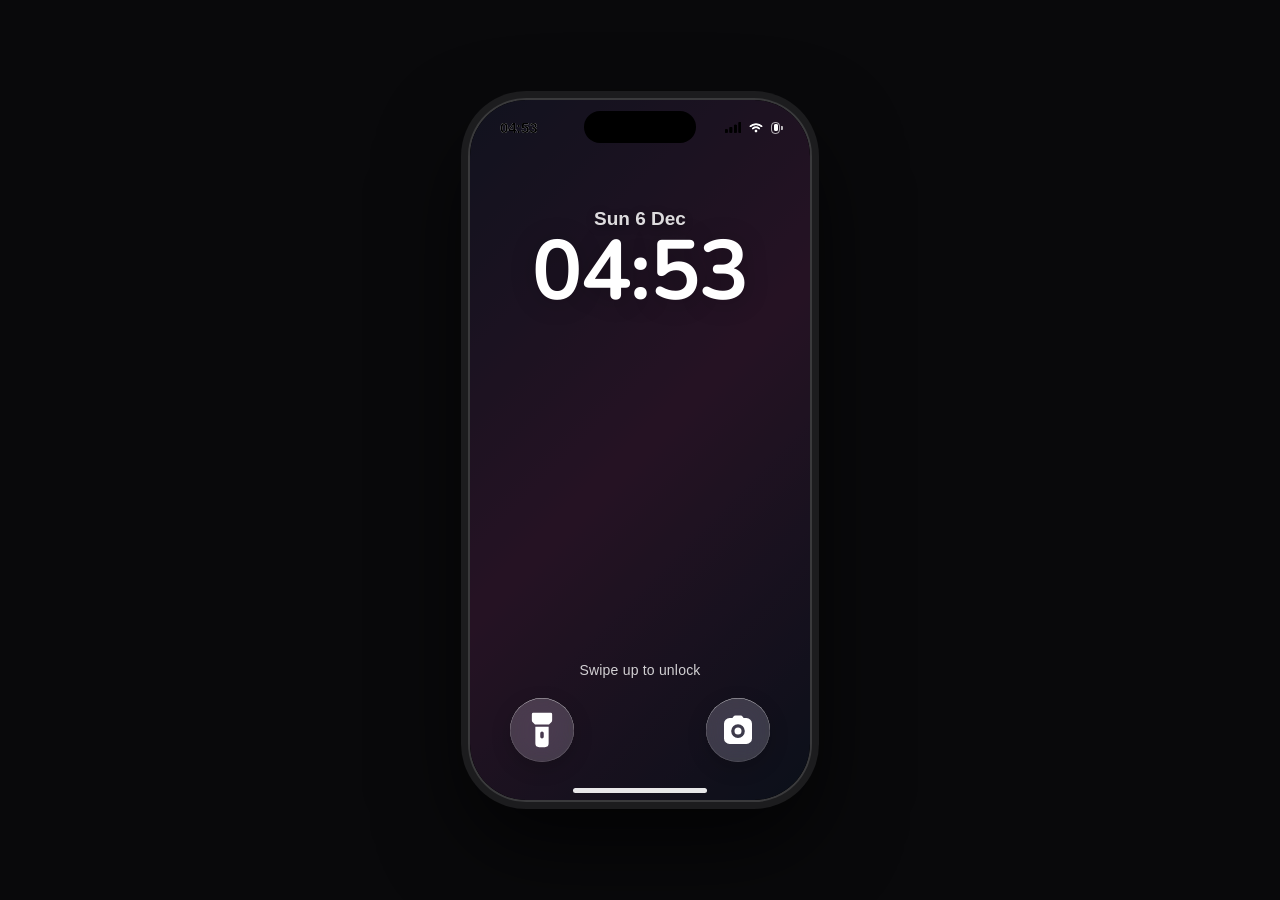
==== index.html @ 2d8ffa44 "Update index.html" ====
<!doctype html>
<html lang="en-US">
  <head>
    <meta charset="UTF-8" />
    <meta
      name="viewport"
      content="width=device-width, initial-scale=1.0, maximum-scale=1.0, user-scalable=no, viewport-fit=cover, interactive-widget=overlays-content"
    />
    <title>Sion's Phone</title>
    <link rel="preconnect" href="https://fonts.googleapis.com" />
    <link rel="preconnect" href="https://fonts.gstatic.com" crossorigin />
    <link
      href="https://fonts.googleapis.com/css2?family=Grand+Hotel&family=Nunito:wght@600;700;800&display=swap"
      rel="stylesheet"
    />
    <style>
      :root {
        --phone-width: 340px;
        --phone-height: 700px;
        --ios-blue: #007aff;
        --ios-green: #34c759;
        --ios-red: #ff3b30;
        --ios-notes-amber: #e4a100;
        --kakao-yellow: #fee500;
        --kakao-brown: #3c1e1e;
        --kakao-chat-bg: #bacee0;
        --glass-bg: rgba(255, 255, 255, 0.22);
        --glass-blur: blur(14px);
      }

      * {
        margin: 0;
        padding: 0;
        box-sizing: border-box;
        -webkit-tap-highlight-color: transparent;
        user-select: none;
        -webkit-user-select: none;
        font-family:
          -apple-system, BlinkMacSystemFont, "SF Pro Display", "SF Pro Text",
          "Helvetica Neue", Helvetica, Arial, sans-serif;
      }

      input {
        user-select: text;
        -webkit-user-select: text;
      }

      body {
        background: #09090b;
        min-height: 100vh;
        display: flex;
        justify-content: center;
        align-items: center;
        padding: 16px;
        overflow: hidden;
      }

      /* ===== PHONE CONTAINER ===== */

      html,
      body {
        height: 100%;
      }
      body {
        min-height: 100vh;
        min-height: 100dvh;
      }
      .phone {
        transform: scale(var(--fit, 1));
        transform-origin: 50% 50%;
      }

      .phone {
        width: var(--phone-width);
        height: var(--phone-height);
        background: #000;
        border-radius: 48px;
        overflow: hidden;
        position: relative;
        box-shadow:
          0 0 0 10px #27272a,
          0 30px 60px rgba(0, 0, 0, 0.7);
        border: 1px solid rgba(255, 255, 255, 0.1);
      }

      .screen {
        position: absolute;
        inset: 0;
        height: 100% !important;
        max-height: 100% !important;
        overflow: hidden !important;
        display: flex;
        flex-direction: column;
        color: white;

        /* Posisi awal */
        opacity: 0;
        visibility: hidden;
        pointer-events: none;
        transform: scale(0.97);

        /*  */
        will-change: opacity, transform, visibility;

        /* Durasi */
        transition:
          opacity 0.45s cubic-bezier(0.16, 1, 0.3, 1),
          transform 0.45s cubic-bezier(0.16, 1, 0.3, 1),
          visibility 0.45s linear;
      }

      .screen.active {
        opacity: 1;
        visibility: visible;
        pointer-events: auto;
        transform: scale(1);
      }

      .screen.leaving {
        opacity: 1;
        visibility: visible;
        transform: scale(1);
        z-index: -1;
        pointer-events: none;
        transition: none;
      }
      .screen.noanim {
        transition: none !important;
      }
      /* Antarmuka */
      .screen:not(.active):not(.leaving) {
        will-change: auto;
      }
      .screen {
        backface-visibility: hidden;
        -webkit-backface-visibility: hidden;
      }

      /* ===== DYNAMIC ISLAND & STATUS BAR ===== */
      .dynamic-island {
        position: absolute;
        top: 10px;
        left: 50%;
        transform: translateX(-50%);
        width: 110px;
        height: 30px;
        background: #000;
        border-radius: 20px;
        z-index: 100;
        box-shadow: 0 0 0 1px rgba(255, 255, 255, 0.05);
      }

      .status-bar {
        display: flex;
        justify-content: space-between;
        align-items: center;
        padding: 12px 24px 0;
        font-size: 13px;
        font-weight: 600;
        position: relative;
        z-index: 10;
        height: 40px;
        flex-shrink: 0;
      }

      .status-right {
        display: flex;
        align-items: center;
        gap: 6px;
      }

      .status-icon {
        height: 12px;
        width: auto;
        object-fit: contain;
      }

      /* ===== LOCK SCREEN ===== */
      #lock-screen {
        background:
          url(media/jeongwookiss.jpeg) center/cover no-repeat,
          url(media/jeongwookiss.jpeg) center/cover no-repeat,
          url("/jeongwookiss") center/cover no-repeat,
          linear-gradient(135deg, #1a1c2e 0%, #391c36 50%, #111827 100%);
        justify-content: space-between;
      }

      #lock-screen::before {
        content: "";
        position: absolute;
        inset: 0;
        background: rgba(0, 0, 0, 0.35);
        pointer-events: none;
      }

      .lock-center {
        text-align: center;
        margin-top: 50px;
        flex: 1;
        position: relative;
        z-index: 2;
      }

      .lock-time {
        font-size: 80px;
        font-weight: 200;
        letter-spacing: -2px;
        line-height: 1;
        text-shadow: 0 4px 20px rgba(0, 0, 0, 0.5);
      }

      .lock-date {
        font-size: 18px;
        font-weight: 500;
        margin-top: 8px;
        opacity: 0.9;
        text-shadow: 0 2px 10px rgba(0, 0, 0, 0.5);
      }

      .lock-bottom {
        position: relative;
        z-index: 2;
        padding-bottom: 20px;
      }

      .lock-hint {
        text-align: center;
        font-size: 13px;
        opacity: 0.8;
        margin-bottom: 20px;
        letter-spacing: 0.2px;
        animation: pulse 2s infinite;
      }

      .lock-buttons {
        display: flex;
        justify-content: space-between;
        padding: 0 38px 16px;
      }

      .lock-btn {
        width: 62px;
        height: 62px;
        background: var(--glass-bg);
        backdrop-filter: var(--glass-blur);
        -webkit-backdrop-filter: var(--glass-blur);
        border-radius: 50%;
        display: flex;
        align-items: center;
        justify-content: center;
        cursor: pointer;
        transition: all 0.2s ease;
        border: 1px solid rgba(255, 255, 255, 0.15);
        overflow: hidden;
        padding: 12px;
      }

      .lock-btn img {
        width: 100%;
        height: 100%;
        object-fit: contain;
      }

      .lock-btn:active {
        transform: scale(0.9);
        background: rgba(255, 255, 255, 0.4);
      }

      .torch-overlay {
        position: absolute;
        inset: 0;
        background: white;
        opacity: 0;
        pointer-events: none;
        transition: opacity 0.2s ease;
        z-index: 1;
      }
      .torch-overlay.on {
        opacity: 0.85;
      }

      /* ===== PASSCODE SCREEN ===== */
      #passcode-screen {
        background: rgba(15, 15, 20, 0.65);
        backdrop-filter: blur(14px);
        -webkit-backdrop-filter: blur(14px);
        padding: 60px 20px 20px;
        justify-content: space-between;
      }

      .pass-title {
        text-align: center;
        font-size: 17px;
        font-weight: 500;
        margin-bottom: 24px;
      }

      .dots {
        display: flex;
        justify-content: center;
        gap: 20px;
        margin-bottom: 40px;
      }

      .dot {
        width: 13px;
        height: 13px;
        border: 1.5px solid rgba(255, 255, 255, 0.8);
        border-radius: 50%;
        transition: all 0.2s cubic-bezier(0.175, 0.885, 0.32, 1.275);
      }

      .dot.filled {
        background: #fff;
        transform: scale(1.1);
        box-shadow: 0 0 10px rgba(255, 255, 255, 0.5);
      }

      .keypad {
        display: grid;
        grid-template-columns: repeat(3, 1fr);
        gap: 16px;
        max-width: 260px;
        margin: 0 auto;
      }

      .key {
        width: 72px;
        height: 72px;
        border-radius: 50%;
        background: rgba(255, 255, 255, 0.12);
        display: flex;
        flex-direction: column;
        justify-content: center;
        align-items: center;
        font-size: 28px;
        font-weight: 300;
        margin: 0 auto;
        cursor: pointer;
        transition:
          background 0.2s,
          transform 0.1s;
        border: 1px solid rgba(255, 255, 255, 0.05);
      }

      .key:active {
        background: rgba(255, 255, 255, 0.35);
        transform: scale(0.92);
      }

      .key small {
        font-size: 9px;
        letter-spacing: 1.5px;
        margin-top: 1px;
        opacity: 0.6;
        font-weight: 600;
      }

      .pass-footer {
        display: flex;
        justify-content: space-between;
        padding: 10px 24px 10px;
      }

      .pass-footer button {
        background: none;
        border: none;
        color: white;
        font-size: 15px;
        opacity: 0.85;
        cursor: pointer;
      }

      /* ===== HOME SCREEN ===== */
      #home-screen {
        background:
          url(media/jeongwookiss.jpeg) center/cover no-repeat,
          url(media/jeongwookiss.jpeg) center/cover no-repeat,
          url("/bgscreen") center/cover no-repeat,
          linear-gradient(180deg, #2b1055 0%, #7597de 100%);
        display: flex;
        flex-direction: column;
        justify-content: space-between;
        position: absolute;
        inset: 0;
      }

      #home-screen::before {
        content: "";
        position: absolute;
        inset: 0;
        background: rgba(0, 0, 0, 0.12);
        pointer-events: none;
      }

      .home-content {
        flex: 1;
        display: flex;
        flex-direction: column;
        justify-content: flex-start;
      }

      .app-grid {
        display: grid;
        grid-template-columns: repeat(4, 1fr);
        gap: 16px 10px;
        padding: 12px 16px 0;
        position: relative;
        z-index: 2;
      }

      .app {
        display: flex;
        flex-direction: column;
        align-items: center;
        gap: 4px;
        font-size: 11px;
        font-weight: 500;
        text-shadow: 0 1px 4px rgba(0, 0, 0, 0.9);
        cursor: pointer;
        position: relative;
        transition: transform 0.15s ease;
      }

      .app:active {
        transform: scale(0.85);
      }

      .app-icon {
        width: 58px;
        height: 58px;
        border-radius: 22.5%;
        display: flex;
        justify-content: center;
        align-items: center;
        overflow: hidden;
        box-shadow: 0 4px 14px rgba(0, 0, 0, 0.35);
        background: rgba(255, 255, 255, 0.15);
        position: relative;
      }

      .app-icon img {
        width: 100%;
        height: 100%;
        object-fit: cover;
      }

      .badge {
        position: absolute;
        top: -3px;
        right: 2px;
        background: #ff3b30;
        color: white;
        font-size: 10px;
        font-weight: 700;
        min-width: 18px;
        height: 18px;
        border-radius: 9px;
        display: flex;
        align-items: center;
        justify-content: center;
        padding: 0 4px;
        box-shadow: 0 2px 5px rgba(0, 0, 0, 0.4);
        border: 1.5px solid rgba(255, 255, 255, 0.9);
        z-index: 5;
      }

      .dock-container {
        position: relative;
        z-index: 2;
        padding-bottom: 20px;
      }

      .dock {
        display: flex;
        justify-content: space-around;
        background: var(--glass-bg);
        backdrop-filter: var(--glass-blur);
        -webkit-backdrop-filter: var(--glass-blur);
        margin: 0 14px;
        padding: 12px 8px;
        border-radius: 32px;
        border: 1px solid rgba(255, 255, 255, 0.25);
        box-shadow: 0 10px 30px rgba(0, 0, 0, 0.3);
      }

      /* ===== GENERAL APP SCREEN ===== */
      #app-screen {
        background: #f2f2f7;
        color: #000;
        display: flex;
        flex-direction: column;
      }

      .app-header {
        background: rgba(248, 248, 248, 0.88);
        backdrop-filter: blur(14px);
        -webkit-backdrop-filter: blur(14px);
        padding: 14px 16px;
        display: flex;
        align-items: center;
        border-bottom: 0.5px solid rgba(0, 0, 0, 0.15);
        font-size: 17px;
        font-weight: 600;
        position: relative;
        z-index: 10;
      }

      .app-body {
        flex: 1;
        overflow-y: auto;
        padding-bottom: 34px;
        display: flex;
        flex-direction: column;
        position: relative;
      }

      /* ===== PHONE APP STYLES ===== */
      .phone-app-container {
        display: flex;
        flex-direction: column;
        height: 100%;
        background: #ffffff;
        color: #000;
        position: relative;
      }
      .phone-top-header {
        padding: 12px 16px 4px;
        display: flex;
        justify-content: space-between;
        align-items: center;
      }
      .phone-main-title {
        font-size: 30px;
        font-weight: 700;
        padding: 0 16px 12px;
        letter-spacing: -0.5px;
      }
      .phone-scroll-area {
        flex: 1;
        overflow-y: auto;
      }
      .recents-list {
        background: #ffffff;
        border-top: 0.5px solid #e5e5ea;
        border-bottom: 0.5px solid #e5e5ea;
      }
      .recent-item {
        display: flex;
        justify-content: space-between;
        align-items: center;
        padding: 12px 16px;
        border-bottom: 0.5px solid #e5e5ea;
        cursor: pointer;
      }
      .recent-item:active {
        background: #f2f2f7;
      }
      .recent-left {
        display: flex;
        align-items: center;
        gap: 10px;
      }
      .recent-call-icon {
        font-size: 14px;
        color: var(--ios-red);
      }
      .recent-name {
        font-size: 16px;
        font-weight: 500;
      }
      .recent-right {
        display: flex;
        align-items: center;
        gap: 8px;
      }
      .recent-time {
        font-size: 14px;
        color: #8e8e93;
      }
      .recent-info-btn {
        font-size: 16px;
        color: var(--ios-blue);
        cursor: pointer;
      }
      .phone-nav-bar {
        display: flex;
        justify-content: space-around;
        padding: 8px 0 10px;
        background: rgba(248, 248, 248, 0.92);
        backdrop-filter: blur(14px);
        border-top: 0.5px solid rgba(0, 0, 0, 0.1);
        font-size: 10px;
        color: #8e8e93;
        flex-shrink: 0;
      }
      .phone-nav-item {
        display: flex;
        flex-direction: column;
        align-items: center;
        gap: 2px;
        cursor: pointer;
      }
      .phone-nav-item.active {
        color: var(--ios-blue);
        font-weight: 600;
      }
      .phone-nav-icon {
        font-size: 18px;
      }

      /* ===== MESSAGES STYLES ===== */
      .msg-custom-header {
        background: rgba(248, 248, 248, 0.9);
        padding: 12px 16px;
        display: flex;
        justify-content: space-between;
        align-items: center;
        border-bottom: 0.5px solid rgba(0, 0, 0, 0.1);
        font-size: 16px;
        font-weight: 600;
      }
      .msg-list-header {
        padding: 12px 16px;
      }
      .msg-title-row {
        display: flex;
        justify-content: space-between;
        align-items: center;
        margin-bottom: 10px;
      }
      .msg-main-title {
        font-size: 30px;
        font-weight: 700;
        letter-spacing: -0.5px;
      }
      .msg-edit-btn {
        color: var(--ios-blue);
        font-size: 16px;
        cursor: pointer;
      }
      .msg-search-box {
        background: #e3e3e8;
        border-radius: 10px;
        padding: 8px 12px;
        font-size: 14px;
        color: #8e8e93;
        margin-bottom: 8px;
      }
      .chat-item {
        display: flex;
        align-items: center;
        padding: 12px 16px;
        background: #fff;
        border-bottom: 0.5px solid #e5e5ea;
        cursor: pointer;
        position: relative;
      }
      .chat-item:active {
        background: #f2f2f7;
      }
      .chat-avatar {
        width: 50px;
        height: 50px;
        border-radius: 50%;
        object-fit: cover;
        margin-right: 12px;
      }
      .chat-info {
        flex: 1;
        overflow: hidden;
      }
      .chat-top {
        display: flex;
        justify-content: space-between;
        margin-bottom: 2px;
      }
      .chat-name {
        font-weight: 600;
        font-size: 16px;
        color: #000;
      }
      .chat-time {
        font-size: 12px;
        color: #8e8e93;
      }
      .chat-preview {
        font-size: 14px;
        color: #8e8e93;
        white-space: nowrap;
        overflow: hidden;
        text-overflow: ellipsis;
      }
      .unread-badge-dot {
        width: 10px;
        height: 10px;
        background: var(--ios-blue);
        border-radius: 50%;
        margin-left: 8px;
      }

      /* ===== CHAT DETAIL SCREEN ===== */
      .chat-detail-screen {
        position: absolute;
        inset: 0;
        background: #fff;
        z-index: 150;
        display: flex;
        flex-direction: column;
        opacity: 0;
        pointer-events: none;
        transition: opacity 0.3s ease;
      }
      .chat-detail-screen.active {
        opacity: 1;
        pointer-events: auto;
      }
      .chat-detail-header {
        padding: 12px 16px;
        background: rgba(248, 248, 248, 0.9);
        backdrop-filter: blur(14px);
        display: flex;
        align-items: center;
        justify-content: space-between;
        border-bottom: 0.5px solid rgba(0, 0, 0, 0.1);
      }
      .chat-header-user {
        display: flex;
        flex-direction: column;
        align-items: center;
      }
      .chat-header-avatar {
        width: 32px;
        height: 32px;
        border-radius: 50%;
        object-fit: cover;
      }
      .chat-header-name {
        font-size: 11px;
        color: #8e8e93;
        margin-top: 2px;
      }
      .chat-messages-area {
        flex: 1;
        overflow-y: auto;
        padding: 16px;
        display: flex;
        flex-direction: column;
        gap: 8px;
        background: #fff;
      }
      .chat-time-divider {
        text-align: center;
        font-size: 11px;
        color: #8e8e93;
        margin: 8px 0;
      }
      .bubble {
        max-width: 75%;
        padding: 10px 14px;
        border-radius: 18px;
        font-size: 15px;
        line-height: 1.4;
        word-break: break-word;
      }
      .bubble.incoming {
        background: #e5e5ea;
        color: #000;
        align-self: flex-start;
        border-bottom-left-radius: 4px;
      }
      .bubble.outgoing {
        background: var(--ios-blue);
        color: #fff;
        align-self: flex-end;
        border-bottom-right-radius: 4px;
      }
      .chat-input-bar {
        padding: 8px 12px 24px;
        background: rgba(248, 248, 248, 0.9);
        display: flex;
        align-items: center;
        gap: 8px;
        border-top: 0.5px solid rgba(0, 0, 0, 0.1);
      }
      .chat-add-btn {
        width: 32px;
        height: 32px;
        border-radius: 50%;
        background: #e5e5ea;
        color: var(--ios-blue);
        font-size: 22px;
        display: flex;
        align-items: center;
        justify-content: center;
        font-weight: 300;
        cursor: pointer;
      }
      .chat-input-box {
        flex: 1;
        border: 0.5px solid #c7c7cc;
        border-radius: 18px;
        padding: 8px 14px;
        font-size: 15px;
        outline: none;
        background: #fff;
      }
      .chat-send-btn {
        width: 32px;
        height: 32px;
        border-radius: 50%;
        background: var(--ios-blue);
        color: #fff;
        display: flex;
        align-items: center;
        justify-content: center;
        font-size: 16px;
        cursor: pointer;
      }

      /* ===== KAKAOTALK STYLES ===== */
      .kakao-container {
        display: flex;
        flex-direction: column;
        height: 100%;
        background: var(--kakao-chat-bg);
      }
      .kakao-header {
        background: #ffffff;
        padding: 12px 16px;
        display: flex;
        justify-content: space-between;
        align-items: center;
        font-weight: 600;
        font-size: 17px;
        border-bottom: 0.5px solid rgba(0, 0, 0, 0.05);
      }
      .kakao-back-btn {
        background: none;
        border: none;
        font-size: 16px;
        color: var(--ios-blue);
        cursor: pointer;
        font-weight: 500;
      }
      .kakao-content-area {
        flex: 1;
        overflow-y: auto;
      }
      .kakao-footer-nav {
        display: flex;
        justify-content: space-around;
        padding: 8px 0 22px;
        background: #f9f9f9;
        border-top: 0.5px solid #ddd;
        font-size: 10px;
        color: #8e8e93;
      }
      .kakao-nav-item {
        display: flex;
        flex-direction: column;
        align-items: center;
        gap: 2px;
        cursor: pointer;
      }
      .kakao-nav-item.active {
        color: #000;
        font-weight: 600;
      }
      .kakao-nav-icon {
        font-size: 18px;
      }

      .kakao-chat-screen {
        position: absolute;
        inset: 0;
        background: var(--kakao-chat-bg);
        z-index: 150;
        display: flex;
        flex-direction: column;
        opacity: 0;
        pointer-events: none;
        transition: opacity 0.3s ease;
      }
      .kakao-chat-screen.active {
        opacity: 1;
        pointer-events: auto;
      }
      .kakao-chat-header {
        background: rgba(255, 255, 255, 0.9);
        backdrop-filter: blur(10px);
        padding: 12px 16px;
        display: flex;
        justify-content: space-between;
        align-items: center;
        font-weight: 600;
        font-size: 16px;
        border-bottom: 0.5px solid rgba(0, 0, 0, 0.1);
      }
      .kakao-msg-row {
        display: flex;
        margin: 6px 12px;
        gap: 8px;
      }
      .kakao-msg-row.incoming {
        justify-content: flex-start;
      }
      .kakao-msg-row.outgoing {
        justify-content: flex-end;
      }
      .kakao-avatar {
        width: 36px;
        height: 36px;
        border-radius: 14px;
        object-fit: cover;
      }
      .kakao-bubble-group {
        display: flex;
        flex-direction: column;
        max-width: 70%;
      }
      .kakao-sender-name {
        font-size: 11px;
        color: #555;
        margin-bottom: 2px;
      }
      .kakao-bubble {
        padding: 8px 12px;
        border-radius: 14px;
        font-size: 14px;
        line-height: 1.4;
        word-break: break-word;
      }
      .kakao-bubble.incoming {
        background: #ffffff;
        color: #000;
        border-top-left-radius: 4px;
      }
      .kakao-bubble.outgoing {
        background: var(--kakao-yellow);
        color: var(--kakao-brown);
        border-top-right-radius: 4px;
      }

      /* ===== NOTES APP STYLES (iOS Native Theme) ===== */
      .notes-container {
        display: flex;
        flex-direction: column;
        height: 100%;
        background: #ffffff;
        padding: 0 16px;
      }
      .notes-top-bar {
        display: flex;
        justify-content: space-between;
        align-items: center;
        padding: 12px 0;
      }
      .notes-back-btn {
        background: none;
        border: none;
        color: var(--ios-notes-amber);
        font-size: 16px;
        font-weight: 500;
        cursor: pointer;
      }
      .notes-more-btn {
        color: var(--ios-notes-amber);
        font-size: 18px;
        font-weight: 600;
        cursor: pointer;
      }
      .notes-header-title {
        font-size: 32px;
        font-weight: 700;
        color: #000;
        margin-bottom: 12px;
      }
      .notes-search-box {
        background: #e3e3e8;
        border-radius: 10px;
        padding: 8px 12px;
        font-size: 14px;
        color: #8e8e93;
        margin-bottom: 16px;
      }
      .notes-group {
        background: #ffffff;
        border-radius: 12px;
        border: 0.5px solid #e5e5ea;
        overflow: hidden;
        flex: 1;
        overflow-y: auto;
      }
      .note-item {
        padding: 14px 16px;
        border-bottom: 0.5px solid #e5e5ea;
        cursor: pointer;
      }
      .note-item:active {
        background: #f2f2f7;
      }
      .note-item-title {
        font-size: 16px;
        font-weight: 600;
        color: #000;
        margin-bottom: 4px;
      }
      .note-item-desc {
        font-size: 13px;
        color: #8e8e93;
        white-space: nowrap;
        overflow: hidden;
        text-overflow: ellipsis;
      }
      .note-item-date {
        color: #000;
        font-weight: 500;
        margin-right: 6px;
      }
      .notes-footer-bar {
        display: flex;
        justify-content: space-between;
        align-items: center;
        padding: 16px 0 24px;
        font-size: 13px;
        color: #8e8e93;
      }
      .notes-compose-btn {
        color: var(--ios-notes-amber);
        font-size: 20px;
        cursor: pointer;
      }

      /* ===== NOTE DETAIL SCREEN (iOS Notes Amber Theme) ===== */
      .note-detail-screen {
        position: absolute;
        inset: 0;
        background: #fffdf0; /* iOS Notes Background */
        z-index: 150;
        display: flex;
        flex-direction: column;
        padding: 0 16px;
        opacity: 0;
        pointer-events: none;
        transition: opacity 0.3s ease;
      }
      .note-detail-screen.active {
        opacity: 1;
        pointer-events: auto;
      }
      .note-detail-header {
        display: flex;
        justify-content: space-between;
        align-items: center;
        padding: 12px 0;
        border-bottom: 0.5px solid rgba(0, 0, 0, 0.08);
      }
      .note-detail-body {
        flex: 1;
        padding-top: 16px;
        overflow-y: auto;
      }
      .note-detail-date {
        text-align: center;
        font-size: 12px;
        color: #8e8e93;
        margin-bottom: 16px;
      }
      .note-detail-title-input {
        font-size: 22px;
        font-weight: 700;
        color: #000;
        margin-bottom: 12px;
        border: none;
        outline: none;
        width: 100%;
        background: transparent;
      }
      .note-detail-content {
        font-size: 16px;
        color: #3a3a3c;
        line-height: 1.6;
        white-space: pre-wrap;
        outline: none;
        border: none;
        width: 100%;
        background: transparent;
      }

      /* ===== PHOTOS APP STYLES ===== */
      .photos-app-container {
        display: flex;
        flex-direction: column;
        height: 100%;
        background: #ffffff;
      }

      .photos-header {
        padding: 10px 16px 8px;
        display: flex;
        justify-content: space-between;
        align-items: center;
        background: rgba(255, 255, 255, 0.9);
        backdrop-filter: blur(14px);
        flex-shrink: 0;
      }

      .photos-main-title {
        font-size: 26px;
        font-weight: 700;
        letter-spacing: -0.5px;
        color: #000;
      }

      .photos-scroll-area {
        flex: 1;
        overflow-y: auto;
        padding-bottom: 20px;
      }

      .photo-section {
        margin-bottom: 16px;
      }

      .photo-section-header {
        padding: 8px 16px;
        display: flex;
        justify-content: space-between;
        align-items: baseline;
      }

      .photo-section-date {
        font-size: 16px;
        font-weight: 700;
        color: #000;
      }

      .photo-section-location {
        font-size: 12px;
        color: #8e8e93;
        font-weight: 400;
      }

      .photo-grid {
        display: grid;
        grid-template-columns: repeat(3, 1fr);
        gap: 2px;
        padding: 0 2px;
      }

      .photo-item {
        aspect-ratio: 1;
        background: #e5e5ea;
        overflow: hidden;
        cursor: pointer;
        position: relative;
      }

      .photo-item img {
        width: 100%;
        height: 100%;
        object-fit: cover;
        transition: transform 0.2s cubic-bezier(0.2, 0, 0, 1);
      }

      .photo-item:active img {
        transform: scale(0.96);
        opacity: 0.9;
      }

      .photos-nav-bar {
        display: flex;
        justify-content: space-around;
        padding: 8px 0 22px;
        background: rgba(255, 255, 255, 0.92);
        backdrop-filter: blur(14px);
        border-top: 0.5px solid rgba(0, 0, 0, 0.1);
        font-size: 10px;
        color: #8e8e93;
        flex-shrink: 0;
      }

      .photos-nav-item {
        display: flex;
        flex-direction: column;
        align-items: center;
        gap: 2px;
        cursor: pointer;
      }

      .photos-nav-item.active {
        color: var(--ios-blue);
        font-weight: 600;
      }

      /* ===== PHOTO FULLSCREEN VIEWER ===== */
      .photo-viewer {
        position: absolute;
        inset: 0;
        background: #ffffff;
        z-index: 200;
        display: flex;
        flex-direction: column;
        justify-content: space-between;
        opacity: 0;
        pointer-events: none;
        transition: opacity 0.3s cubic-bezier(0.25, 1, 0.5, 1);
      }

      .photo-viewer.active {
        opacity: 1;
        pointer-events: auto;
      }

      .ios-viewer-header {
        padding: 10px 16px 4px;
        display: flex;
        justify-content: space-between;
        align-items: center;
        position: relative;
        z-index: 10;
      }

      .ios-icon-btn {
        width: 36px;
        height: 36px;
        border-radius: 50%;
        background: rgba(242, 242, 247, 0.9);
        display: flex;
        align-items: center;
        justify-content: center;
        color: #000;
        font-size: 18px;
        font-weight: 600;
        cursor: pointer;
        border: none;
        transition: background 0.15s;
      }

      .ios-icon-btn:active {
        background: #e5e5ea;
      }

      .ios-header-date-badge {
        background: rgba(242, 242, 247, 0.9);
        padding: 4px 14px;
        border-radius: 20px;
        text-align: center;
        display: flex;
        flex-direction: column;
        align-items: center;
      }

      .ios-header-date-title {
        font-size: 13px;
        font-weight: 600;
        color: #000;
      }

      .ios-header-date-sub {
        font-size: 11px;
        color: #6c6c70;
        margin-top: 1px;
      }

      .viewer-body {
        flex: 1;
        display: flex;
        justify-content: center;
        align-items: center;
        overflow: hidden;
        position: relative;
        background: #ffffff;
      }

      .viewer-img {
        max-width: 100%;
        max-height: 100%;
        object-fit: contain;
        transition: transform 0.25s ease;
      }

      .ios-filmstrip-container {
        display: flex;
        gap: 4px;
        padding: 8px 16px;
        overflow-x: auto;
        justify-content: center;
        align-items: center;
        background: #ffffff;
        scrollbar-width: none;
      }
      .ios-filmstrip-container::-webkit-scrollbar {
        display: none;
      }

      .ios-thumb-item {
        width: 28px;
        height: 38px;
        border-radius: 4px;
        overflow: hidden;
        opacity: 0.5;
        cursor: pointer;
        transition: all 0.2s ease;
        flex-shrink: 0;
        border: 1.5px solid transparent;
      }

      .ios-thumb-item.active {
        opacity: 1;
        border-color: #000;
        transform: scale(1.1);
      }

      .ios-thumb-item img {
        width: 100%;
        height: 100%;
        object-fit: cover;
      }

      .ios-viewer-bottom-bar {
        padding: 6px 16px 24px;
        display: flex;
        justify-content: space-between;
        align-items: center;
        background: #ffffff;
      }

      .ios-bottom-pill {
        background: rgba(242, 242, 247, 0.9);
        border-radius: 24px;
        display: flex;
        align-items: center;
        padding: 2px 12px;
        gap: 20px;
      }

      .ios-pill-action {
        background: none;
        border: none;
        font-size: 18px;
        color: #000;
        padding: 6px;
        cursor: pointer;
        display: flex;
        align-items: center;
        justify-content: center;
      }

      /* ===== HOME INDICATOR ===== */
      .home-indicator-container {
        position: absolute;
        bottom: 0;
        left: 0;
        right: 0;
        height: 20px;
        display: flex;
        justify-content: center;
        align-items: center;
        z-index: 90;
        cursor: pointer;
      }

      .home-indicator {
        width: 130px;
        height: 5px;
        background: rgba(255, 255, 255, 0.75);
        border-radius: 3px;
        transition:
          background 0.2s,
          transform 0.2s;
      }

      #app-screen .home-indicator,
      .chat-detail-screen .home-indicator,
      .kakao-chat-screen .home-indicator,
      .note-detail-screen .home-indicator,
      .photo-viewer .home-indicator {
        background: rgba(0, 0, 0, 0.3);
      }

      .home-indicator-container:active .home-indicator {
        transform: scaleX(1.1);
      }

      @keyframes shake {
        0%,
        100% {
          transform: translateX(0);
        }
        20% {
          transform: translateX(-12px);
        }
        40% {
          transform: translateX(12px);
        }
        60% {
          transform: translateX(-8px);
        }
        80% {
          transform: translateX(8px);
        }
      }

      @keyframes pulse {
        0%,
        100% {
          opacity: 0.5;
        }
        50% {
          opacity: 0.9;
        }
      }

      /* =====================================================
       iOS MODERN LOOK (glass, squircles, safe areas)
       ===================================================== */
      :root {
        --ios-blue: #0a84ff;
        --glass-bg: rgba(255, 255, 255, 0.18);
        --glass-blur: blur(14px) saturate(180%);
        --glass-edge:
          inset 0 0.5px 0 rgba(255, 255, 255, 0.55),
          inset 0 0 0 0.5px rgba(255, 255, 255, 0.18);
        --fill-soft: rgba(118, 118, 128, 0.12);
        --sep: rgba(60, 60, 67, 0.18);
      }
      *::-webkit-scrollbar {
        display: none;
      }
      * {
        scrollbar-width: none;
      }

      /* frame */
      .phone {
        border-radius: 56px;
        border: none;
        box-shadow:
          0 0 0 2px #3a3a3c,
          0 0 0 9px #1c1c1e,
          0 40px 90px rgba(0, 0, 0, 0.75);
      }
      .dynamic-island {
        top: 11px;
        width: 112px;
        height: 32px;
        border-radius: 22px;
        box-shadow: none;
      }

      /* status bar */
      .status-bar {
        padding: 15px 30px 0;
        font-size: 15px;
        font-weight: 600;
        letter-spacing: -0.2px;
      }
      .status-right {
        gap: 7px;
      }
      .battery {
        display: inline-block;
        position: relative;
        width: 25px;
        height: 12px;
        border-radius: 4px;
        border: 1px solid rgba(255, 255, 255, 0.4);
      }
      .battery::before {
        content: "";
        position: absolute;
        inset: 1.5px;
        background: #fff;
        border-radius: 2.5px;
      }
      .battery::after {
        content: "";
        position: absolute;
        right: -3.5px;
        top: 3.5px;
        width: 1.5px;
        height: 4px;
        background: rgba(255, 255, 255, 0.45);
        border-radius: 0 1px 1px 0;
      }

      /* lock screen */
      .lock-center {
        margin-top: 58px;
      }
      .lock-time {
        font-size: 88px;
        font-weight: 600;
        letter-spacing: -2.5px;
        text-shadow: 0 2px 24px rgba(0, 0, 0, 0.25);
      }
      .lock-date {
        font-size: 19px;
        font-weight: 600;
        opacity: 0.85;
        margin-top: 4px;
      }
      .lock-hint {
        font-size: 14px;
        font-weight: 500;
      }
      .lock-buttons {
        padding: 0 40px 18px;
      }
      .lock-btn {
        width: 64px;
        height: 64px;
        padding: 11px;
        border: none;
        box-shadow:
          var(--glass-edge),
          0 6px 20px rgba(0, 0, 0, 0.18);
      }

      /* passcode */
      .pass-title {
        font-size: 20px;
        font-weight: 500;
        margin-bottom: 26px;
      }
      .dot {
        width: 12px;
        height: 12px;
        border-width: 1px;
      }
      .dot.filled {
        box-shadow: none;
        transform: none;
      }
      .keypad {
        gap: 14px;
        max-width: 270px;
      }
      .key {
        width: 76px;
        height: 76px;
        font-size: 32px;
        font-weight: 400;
        border: none;
        background: rgba(255, 255, 255, 0.16);
        backdrop-filter: blur(14px);
        -webkit-backdrop-filter: blur(14px);
      }
      .key small {
        font-size: 10px;
        letter-spacing: 2px;
        opacity: 0.7;
      }
      .key:active {
        background: rgba(255, 255, 255, 0.4);
        transform: none;
      }
      .pass-footer button {
        font-size: 16px;
        font-weight: 500;
      }

      /* home screen */
      .app-grid {
        gap: 18px 8px;
        padding: 14px 14px 0;
      }
      .app {
        gap: 5px;
        font-size: 11px;
        font-weight: 500;
        letter-spacing: 0.1px;
        text-shadow: 0 1px 3px rgba(0, 0, 0, 0.55);
      }
      .app-icon {
        width: 60px;
        height: 60px;
        border-radius: 22.4%;
        box-shadow:
          0 2px 8px rgba(0, 0, 0, 0.25),
          inset 0 0 0 0.5px rgba(255, 255, 255, 0.25);
      }
      .badge {
        top: -5px;
        right: 5px;
        min-width: 20px;
        height: 20px;
        border-radius: 10px;
        font-size: 12px;
        font-weight: 600;
        border: none;
        box-shadow: none;
      }
      .dock-container {
        padding-bottom: 22px;
      }
      .dock {
        margin: 0 12px;
        padding: 12px 8px;
        border-radius: 38px;
        border: none;
        box-shadow:
          var(--glass-edge),
          0 12px 32px rgba(0, 0, 0, 0.28);
      }
      .home-indicator {
        width: 134px;
        height: 5px;
        background: rgba(255, 255, 255, 0.9);
      }

      /* safe area under the Dynamic Island for every app screen */
      #app-body > div:not(.msg-custom-header):not(.msg-list-scroll) {
        padding-top: 46px;
      }
      .msg-custom-header {
        padding-top: 54px;
      }
      #instagram-screen {
        padding-top: 46px !important;
      }
      #instagram-profile-screen {
        padding-top: 46px !important;
      }
      .chat-detail-header {
        padding-top: 52px;
      }
      .note-detail-screen {
        padding-top: 46px;
      }
      .ios-viewer-header {
        padding-top: 52px;
      }

      /* light-screen home indicator */
      #app-screen .home-indicator,
      .chat-detail-screen .home-indicator,
      .kakao-chat-screen .home-indicator,
      .note-detail-screen .home-indicator,
      .photo-viewer .home-indicator {
        background: rgba(0, 0, 0, 0.8);
      }

      /* shared nav chrome */
      .app-header,
      .msg-custom-header,
      .chat-detail-header,
      .photos-header {
        background: rgba(249, 249, 251, 0.82);
        backdrop-filter: blur(14px) saturate(180%);
        -webkit-backdrop-filter: blur(14px) saturate(180%);
        border-bottom: 0.5px solid var(--sep);
      }
      .notes-back-btn,
      .kakao-back-btn {
        font-size: 17px;
        font-weight: 400;
        color: var(--ios-blue);
      }
      .notes-back-btn {
        color: var(--ios-notes-amber);
      }

      /* Messages */
      .msg-title-row {
        flex-direction: row-reverse;
        justify-content: space-between;
        align-items: flex-end;
      }
      .msg-main-title {
        font-size: 34px;
        font-weight: 700;
        letter-spacing: -0.8px;
      }
      .msg-edit-btn {
        font-size: 17px;
        padding-bottom: 6px;
      }
      .msg-search-box,
      .notes-search-box {
        background: var(--fill-soft);
        border-radius: 12px;
        padding: 9px 12px;
        font-size: 16px;
      }
      .chat-item {
        padding: 12px 16px;
        border-bottom: none;
      }
      .chat-item::after {
        content: "";
        position: absolute;
        left: 78px;
        right: 0;
        bottom: 0;
        height: 0.5px;
        background: var(--sep);
      }
      .chat-avatar {
        width: 52px;
        height: 52px;
      }
      .chat-name {
        font-size: 17px;
        font-weight: 600;
        letter-spacing: -0.3px;
      }
      .chat-preview {
        font-size: 15px;
      }
      .unread-badge-dot {
        width: 11px;
        height: 11px;
        margin-left: 10px;
      }
      .chat-messages-area {
        background: #fff;
      }
      .chat-input-bar {
        padding: 8px 12px 26px;
        background: rgba(249, 249, 251, 0.82);
        backdrop-filter: blur(14px);
        -webkit-backdrop-filter: blur(14px);
        border-top: none;
      }
      .chat-input-box {
        border: 0.5px solid rgba(60, 60, 67, 0.25);
        border-radius: 20px;
        padding: 8px 14px;
        font-size: 16px;
      }
      .chat-add-btn {
        background: var(--fill-soft);
        width: 34px;
        height: 34px;
      }
      .chat-send-btn {
        width: 30px;
        height: 30px;
        font-weight: 700;
      }

      /* Notes */
      .notes-container {
        background: #f2f2f7;
        padding: 0 20px;
      }
      .notes-header-title {
        font-size: 34px;
        letter-spacing: -0.8px;
      }
      .notes-group {
        border: none;
        border-radius: 20px;
        background: #fff;
        flex: 0 1 auto;
        max-height: 100%;
      }
      .note-item {
        padding: 14px 18px;
      }
      .note-item:last-child {
        border-bottom: none;
      }
      .note-item-title {
        font-size: 17px;
      }
      .note-item-desc {
        font-size: 14px;
      }
      .notes-footer-bar {
        font-size: 14px;
      }

      /* floating glass tab bars (Phone / Photos) */
      .phone-nav-bar,
      .photos-nav-bar {
        margin: 0 14px 24px;
        padding: 8px 6px;
        border-radius: 30px;
        border-top: none;
        background: rgba(250, 250, 252, 0.78);
        backdrop-filter: blur(14px) saturate(180%);
        -webkit-backdrop-filter: blur(14px) saturate(180%);
        box-shadow:
          0 8px 28px rgba(0, 0, 0, 0.12),
          inset 0 0 0 0.5px rgba(0, 0, 0, 0.06);
      }
      .phone-main-title,
      .photos-main-title {
        letter-spacing: -0.8px;
      }
      .photo-section-date {
        font-size: 17px;
        letter-spacing: -0.3px;
      }
      .photo-grid {
        gap: 2px;
      }
      .photo-item {
        border-radius: 2px;
      }

      /* photo viewer */
      .ios-icon-btn {
        width: 40px;
        height: 40px;
        background: rgba(242, 242, 247, 0.85);
        box-shadow: 0 1px 4px rgba(0, 0, 0, 0.08);
      }
      .ios-bottom-pill {
        border-radius: 28px;
        padding: 4px 14px;
        box-shadow: 0 1px 4px rgba(0, 0, 0, 0.08);
      }
      .ios-thumb-item {
        border-radius: 5px;
      }

      /* Instagram: slightly cleaner top bar */
      #instagram-screen .ios-top button {
        font-size: 17px !important;
      }

      /* ===== CLOCK APP (iOS dark) ===== */
      #app-screen.dark .home-indicator {
        background: rgba(255, 255, 255, 0.85) !important;
      }
      .clock-app {
        display: flex;
        flex-direction: column;
        height: calc(100% + 34px);
        margin-bottom: -34px;
        background: #000;
        color: #fff;
      }
      .clock-top {
        display: flex;
        justify-content: space-between;
        align-items: center;
        padding: 6px 18px 0;
      }
      .clock-link {
        background: none;
        border: none;
        color: #ff9f0a;
        font-size: 17px;
        cursor: pointer;
      }
      .clock-plus {
        font-size: 30px;
        font-weight: 300;
        line-height: 1;
      }
      .clock-title {
        font-size: 34px;
        font-weight: 700;
        letter-spacing: -0.8px;
        padding: 6px 20px 8px;
      }
      .clock-scroll {
        flex: 1;
        overflow-y: auto;
        padding: 0 20px;
      }
      .clock-section {
        font-size: 22px;
        font-weight: 700;
        letter-spacing: -0.4px;
        margin: 14px 0 4px;
      }
      .alarm-row,
      .world-row {
        display: flex;
        justify-content: space-between;
        align-items: center;
        padding: 10px 0;
        border-bottom: 0.5px solid #38383a;
      }
      .alarm-time {
        font-size: 54px;
        font-weight: 300;
        letter-spacing: -1.5px;
        line-height: 1.1;
        transition: color 0.25s;
      }
      .alarm-label {
        font-size: 15px;
        margin-top: -1px;
        transition: color 0.25s;
      }
      .alarm-row.off .alarm-time,
      .alarm-row.off .alarm-label {
        color: #8e8e93;
      }
      .world-city {
        font-size: 20px;
        font-weight: 500;
      }
      .world-sub {
        font-size: 14px;
        color: #8e8e93;
        margin-top: 2px;
      }
      .world-time {
        font-size: 44px;
        font-weight: 300;
        letter-spacing: -1px;
      }
      .clock-empty {
        text-align: center;
        color: #8e8e93;
        padding-top: 80px;
        font-size: 16px;
      }
      .ios-switch {
        width: 51px;
        height: 31px;
        border-radius: 16px;
        background: #39393d;
        position: relative;
        cursor: pointer;
        transition: background 0.25s;
        flex-shrink: 0;
      }
      .ios-switch::after {
        content: "";
        position: absolute;
        top: 2px;
        left: 2px;
        width: 27px;
        height: 27px;
        border-radius: 50%;
        background: #fff;
        box-shadow: 0 2px 4px rgba(0, 0, 0, 0.3);
        transition: transform 0.25s cubic-bezier(0.3, 0.9, 0.4, 1);
      }
      .ios-switch.on {
        background: #34c759;
      }
      .ios-switch.on::after {
        transform: translateX(20px);
      }
      .clock-tabs {
        margin: 0 14px 24px;
        padding: 8px 6px;
        border-radius: 30px;
        display: flex;
        background: rgba(44, 44, 46, 0.85);
        backdrop-filter: blur(14px) saturate(180%);
        -webkit-backdrop-filter: blur(14px) saturate(180%);
        box-shadow: inset 0 0 0 0.5px rgba(255, 255, 255, 0.1);
      }
      .clock-tab {
        flex: 1;
        display: flex;
        flex-direction: column;
        align-items: center;
        gap: 2px;
        font-size: 10px;
        color: #8e8e93;
        cursor: pointer;
      }
      .clock-tab.active {
        color: #ff9f0a;
      }
      .clock-tab svg {
        width: 26px;
        height: 26px;
      }

      /* ===== MUSIC APP (Apple Music style) ===== */
      .music-app {
        position: relative;
        display: flex;
        flex-direction: column;
        height: calc(100% + 34px);
        margin-bottom: -34px;
        background: #fff;
        color: #000;
        overflow: hidden;
      }
      .music-top {
        display: flex;
        justify-content: space-between;
        align-items: center;
        padding: 6px 18px 0;
      }
      .music-link {
        background: none;
        border: none;
        color: #fa2d48;
        font-size: 17px;
        cursor: pointer;
      }
      .music-title {
        font-size: 34px;
        font-weight: 700;
        letter-spacing: -0.8px;
        padding: 4px 20px 10px;
      }
      .music-scroll {
        flex: 1;
        overflow-y: auto;
      }
      .music-actions {
        display: flex;
        gap: 12px;
        padding: 4px 20px 14px;
      }
      .music-btn {
        flex: 1;
        display: flex;
        align-items: center;
        justify-content: center;
        gap: 8px;
        padding: 12px 0;
        border: none;
        border-radius: 12px;
        background: #f2f2f7;
        color: #fa2d48;
        font-size: 17px;
        font-weight: 600;
        cursor: pointer;
      }
      .music-btn svg {
        width: 18px;
        height: 18px;
      }
      .music-row {
        display: flex;
        align-items: center;
        gap: 12px;
        padding: 7px 20px;
        position: relative;
        cursor: pointer;
      }
      .music-row:active {
        background: #f2f2f7;
      }
      .music-row::after {
        content: "";
        position: absolute;
        left: 80px;
        right: 0;
        bottom: 0;
        height: 0.5px;
        background: rgba(60, 60, 67, 0.18);
      }
      .music-art {
        border-radius: 6px;
        display: flex;
        align-items: center;
        justify-content: center;
        color: rgba(255, 255, 255, 0.92);
        overflow: hidden;
        flex-shrink: 0;
      }
      .music-meta {
        flex: 1;
        min-width: 0;
      }
      .music-name {
        font-size: 16px;
        font-weight: 500;
        white-space: nowrap;
        overflow: hidden;
        text-overflow: ellipsis;
      }
      .music-row.current .music-name {
        color: #fa2d48;
      }
      .music-artist {
        font-size: 14px;
        color: #8e8e93;
        margin-top: 1px;
        white-space: nowrap;
        overflow: hidden;
        text-overflow: ellipsis;
      }
      .music-count {
        text-align: center;
        color: #8e8e93;
        font-size: 14px;
        padding: 18px 0 24px;
      }
      .eq {
        display: flex;
        align-items: flex-end;
        gap: 2px;
        height: 14px;
      }
      .eq i {
        width: 3px;
        background: #fa2d48;
        border-radius: 1px;
        animation: eq 0.9s ease-in-out infinite;
      }
      .eq i:nth-child(2) {
        animation-delay: 0.2s;
      }
      .eq i:nth-child(3) {
        animation-delay: 0.4s;
      }
      @keyframes eq {
        0%,
        100% {
          height: 4px;
        }
        50% {
          height: 14px;
        }
      }
      .music-mini {
        margin: 0 14px 26px;
        padding: 8px 10px;
        border-radius: 30px;
        display: flex;
        align-items: center;
        gap: 10px;
        background: rgba(250, 250, 252, 0.82);
        backdrop-filter: blur(14px) saturate(180%);
        -webkit-backdrop-filter: blur(14px) saturate(180%);
        box-shadow:
          0 8px 28px rgba(0, 0, 0, 0.14),
          inset 0 0 0 0.5px rgba(0, 0, 0, 0.06);
        cursor: pointer;
      }
      .music-mini .music-meta {
        font-size: 15px;
        font-weight: 500;
      }
      .music-mini button {
        background: none;
        border: none;
        width: 38px;
        height: 38px;
        padding: 8px;
        color: #000;
        cursor: pointer;
      }
      .music-mini button svg,
      .np-ctrl button svg {
        width: 100%;
        height: 100%;
      }
      .np-sheet {
        position: absolute;
        inset: 0;
        z-index: 20;
        padding: 58px 28px 44px;
        color: #fff;
        display: flex;
        flex-direction: column;
        align-items: center;
        transform: translateY(102%);
        transition: transform 0.45s cubic-bezier(0.2, 0.9, 0.3, 1);
      }
      .np-sheet.open {
        transform: none;
      }
      .np-grab {
        width: 40px;
        height: 5px;
        border-radius: 3px;
        background: rgba(255, 255, 255, 0.35);
        margin-bottom: 26px;
        cursor: pointer;
        flex-shrink: 0;
      }
      .np-art {
        transition: transform 0.4s cubic-bezier(0.3, 0.9, 0.4, 1);
        box-shadow: 0 18px 40px rgba(0, 0, 0, 0.4);
        border-radius: 12px;
      }
      .np-art.paused {
        transform: scale(0.86);
      }
      .np-art .music-art {
        border-radius: 12px;
      }
      .np-info {
        width: 100%;
        margin-top: 28px;
      }
      .np-title {
        font-size: 22px;
        font-weight: 600;
        letter-spacing: -0.4px;
        white-space: nowrap;
        overflow: hidden;
        text-overflow: ellipsis;
      }
      .np-artist {
        font-size: 18px;
        opacity: 0.65;
        margin-top: 2px;
      }
      .np-seek {
        -webkit-appearance: none;
        appearance: none;
        width: 100%;
        height: 5px;
        border-radius: 3px;
        margin: 22px 0 6px;
        outline: none;
        background: linear-gradient(
          to right,
          #fff var(--p, 0%),
          rgba(255, 255, 255, 0.28) var(--p, 0%)
        );
      }
      .np-seek::-webkit-slider-thumb {
        -webkit-appearance: none;
        width: 0;
        height: 0;
      }
      .np-times {
        width: 100%;
        display: flex;
        justify-content: space-between;
        font-size: 12px;
        opacity: 0.6;
      }
      .np-ctrl {
        display: flex;
        align-items: center;
        justify-content: space-between;
        width: 78%;
        margin-top: 26px;
      }
      .np-ctrl button {
        background: none;
        border: none;
        color: #fff;
        cursor: pointer;
        width: 44px;
        height: 44px;
      }
      .np-ctrl .np-main {
        width: 68px;
        height: 68px;
      }
      .np-sub {
        display: flex;
        justify-content: space-around;
        width: 70%;
        margin-top: auto;
      }
      .np-sub button {
        background: none;
        border: none;
        color: rgba(255, 255, 255, 0.55);
        width: 40px;
        height: 40px;
        padding: 8px;
        cursor: pointer;
        border-radius: 10px;
        position: relative;
      }
      .np-sub button.on {
        color: #fff;
        background: rgba(255, 255, 255, 0.22);
      }
      .np-sub button b {
        position: absolute;
        right: 4px;
        top: 2px;
        font-size: 10px;
      }
      .music-toast {
        position: absolute;
        top: 62px;
        left: 50%;
        transform: translateX(-50%);
        background: rgba(28, 28, 30, 0.92);
        color: #fff;
        font-size: 13px;
        padding: 9px 16px;
        border-radius: 20px;
        z-index: 500;
        white-space: nowrap;
      }

      /* =====================================================
       MODERN iOS LAYER — Liquid-glass chrome, large titles,
       inset grouped lists, floating tab bars, SVG icons
       ===================================================== */
      :root {
        --label2: rgba(60, 60, 67, 0.6);
        --label3: rgba(60, 60, 67, 0.3);
        --fill: rgba(118, 118, 128, 0.12);
        --sep: rgba(60, 60, 67, 0.16);
        --acc: #0a84ff;
      }
      #app-screen #app-body > div.ios-app {
        padding: 0;
      }
      body:not(.classic) #instagram-screen {
        padding-top: 0 !important;
      }

      .ios-app {
        --bg: #fff;
        position: relative;
        flex-shrink: 0;
        height: calc(100% + 34px);
        margin-bottom: -34px;
        overflow: hidden;
        background: var(--bg);
        color: #000;
      }
      .ios-app.grouped {
        --bg: #f2f2f7;
      }
      .ios-app.full {
        height: 100%;
        margin-bottom: 0;
        flex: 1;
      }
      .ios-scroll {
        position: absolute;
        inset: 0;
        overflow-y: auto;
        overflow-x: hidden;
        padding: 96px 0 124px;
        -webkit-overflow-scrolling: touch;
      }
      .ios-title {
        font-size: 34px;
        font-weight: 700;
        letter-spacing: -0.8px;
        padding: 0 20px 8px;
        line-height: 1.15;
      }

      /* floating top bar (fades content scrolling underneath) */
      .ios-top {
        position: absolute;
        top: 0;
        left: 0;
        right: 0;
        z-index: 20;
        display: flex;
        justify-content: space-between;
        align-items: center;
        padding: 50px 14px 14px;
        pointer-events: none;
      }
      .ios-top::before {
        content: "";
        position: absolute;
        inset: 0;
        z-index: -1;
        pointer-events: none;
        background: linear-gradient(var(--bg) 52%, transparent);
      }
      .ios-top > * {
        pointer-events: auto;
      }
      .ios-top .ctr {
        position: absolute;
        left: 50%;
        transform: translateX(-50%);
        pointer-events: none;
        white-space: nowrap;
      }

      /* liquid-glass buttons */
      .gl {
        display: inline-flex;
        align-items: center;
        justify-content: center;
        gap: 2px;
        height: 36px;
        min-width: 36px;
        padding: 0 14px;
        border: none;
        border-radius: 18px;
        background: rgba(255, 255, 255, 0.68);
        backdrop-filter: blur(14px) saturate(180%);
        -webkit-backdrop-filter: blur(14px) saturate(180%);
        color: var(--acc);
        font-size: 16px;
        font-weight: 500;
        cursor: pointer;
        box-shadow:
          0 2px 12px rgba(0, 0, 0, 0.1),
          inset 0 0 0 0.5px rgba(255, 255, 255, 0.85),
          0 0 0 0.5px rgba(0, 0, 0, 0.05);
        transition: transform 0.15s ease;
      }
      .gl:active {
        transform: scale(0.93);
      }
      .gl svg {
        width: 20px;
        height: 20px;
        flex-shrink: 0;
      }
      .gl.back {
        padding: 0 14px 0 9px;
      }
      .gl.round {
        width: 36px;
        padding: 0;
      }
      .gl.multi {
        gap: 14px;
        padding: 0 14px;
      }
      .gl.tint {
        background: var(--acc);
        color: #fff;
      }

      /* floating glass tab bar */
      .ftabs {
        position: absolute;
        left: 14px;
        right: 14px;
        bottom: 24px;
        z-index: 20;
        display: flex;
        padding: 5px;
        border-radius: 32px;
        background: rgba(250, 250, 252, 0.72);
        backdrop-filter: blur(14px) saturate(190%);
        -webkit-backdrop-filter: blur(14px) saturate(190%);
        box-shadow:
          0 10px 30px rgba(0, 0, 0, 0.14),
          inset 0 0 0 0.5px rgba(255, 255, 255, 0.85),
          0 0 0 0.5px rgba(0, 0, 0, 0.06);
      }
      .ftab {
        flex: 1;
        display: flex;
        flex-direction: column;
        align-items: center;
        gap: 1px;
        padding: 6px 0 5px;
        border-radius: 26px;
        font-size: 10px;
        font-weight: 500;
        color: #3c3c43;
        cursor: pointer;
        transition: background 0.2s;
      }
      .ftab svg {
        width: 24px;
        height: 24px;
      }
      .ftab.on {
        background: rgba(120, 120, 128, 0.16);
        color: var(--acc);
      }

      /* search field + grouped lists */
      .sf {
        margin: 0 16px 16px;
        display: flex;
        align-items: center;
        gap: 8px;
        padding: 9px 12px;
        border-radius: 14px;
        background: var(--fill);
        color: var(--label2);
        font-size: 16px;
      }
      .sf svg {
        width: 17px;
        height: 17px;
      }
      .grp {
        margin: 0 16px 22px;
        background: #fff;
        border-radius: 22px;
        overflow: hidden;
      }
      .grp-h {
        font-size: 13px;
        font-weight: 600;
        color: var(--label2);
        margin: 0 32px 6px;
      }
      .sec-h {
        font-size: 20px;
        font-weight: 700;
        letter-spacing: -0.4px;
        margin: 0 20px 10px;
      }
      .row {
        position: relative;
        display: flex;
        align-items: center;
        gap: 12px;
        padding: 12px 18px;
        cursor: pointer;
      }
      .row:active {
        background: rgba(0, 0, 0, 0.05);
      }
      .row + .row::before {
        content: "";
        position: absolute;
        top: 0;
        left: 18px;
        right: 0;
        height: 0.5px;
        background: var(--sep);
      }

      /* avatars */
      .av {
        width: 44px;
        height: 44px;
        border-radius: 50%;
        object-fit: cover;
        flex-shrink: 0;
        display: block;
      }
      .av.ph {
        background: linear-gradient(135deg, #aeaec4 0%, #8e8e93 100%);
        display: flex;
        align-items: center;
        justify-content: center;
      }
      .av.ph img {
        width: 55%;
        height: 55%;
        object-fit: contain;
        filter: brightness(0) invert(1);
      }

      /* ---------- MESSAGES ---------- */
      .m-row {
        padding: 12px 16px 12px 26px;
      }
      .m-row + .m-row::before {
        left: 88px;
      }
      .m-row .m-av {
        width: 52px;
        height: 52px;
      }
      .m-dot {
        position: absolute;
        left: 8px;
        top: 50%;
        margin-top: -5.5px;
        width: 11px;
        height: 11px;
        border-radius: 50%;
        background: var(--acc);
      }
      .m-info {
        flex: 1;
        min-width: 0;
      }
      .m-top {
        display: flex;
        justify-content: space-between;
        align-items: baseline;
        gap: 8px;
      }
      .m-name {
        font-size: 17px;
        font-weight: 600;
        letter-spacing: -0.3px;
        white-space: nowrap;
        overflow: hidden;
        text-overflow: ellipsis;
      }
      .m-time {
        font-size: 14px;
        color: var(--label2);
        display: inline-flex;
        align-items: center;
        gap: 2px;
        flex-shrink: 0;
      }
      .m-time svg {
        width: 11px;
        height: 11px;
        color: var(--label3);
      }
      .m-prev {
        font-size: 15px;
        color: var(--label2);
        margin-top: 2px;
        line-height: 1.3;
        display: -webkit-box;
        -webkit-line-clamp: 2;
        -webkit-box-orient: vertical;
        overflow: hidden;
      }

      #chat-detail-screen {
        background: #fff;
      }
      .cd-top {
        position: absolute;
        top: 0;
        left: 0;
        right: 0;
        z-index: 20;
        display: flex;
        justify-content: space-between;
        align-items: flex-start;
        padding: 50px 14px 14px;
        pointer-events: none;
      }
      .cd-top::before {
        content: "";
        position: absolute;
        inset: 0;
        z-index: -1;
        background: linear-gradient(#fff 55%, transparent);
      }
      .cd-top > * {
        pointer-events: auto;
      }
      .cd-center {
        position: absolute;
        left: 50%;
        transform: translateX(-50%);
        display: flex;
        flex-direction: column;
        align-items: center;
        gap: 3px;
        top: 44px;
      }
      .cd-center .av {
        width: 46px;
        height: 46px;
        box-shadow: 0 2px 10px rgba(0, 0, 0, 0.15);
      }
      .cd-center .nm {
        font-size: 11px;
        font-weight: 500;
        padding: 2px 9px;
        border-radius: 10px;
        background: rgba(255, 255, 255, 0.7);
        backdrop-filter: blur(14px);
        -webkit-backdrop-filter: blur(14px);
      }
      .cd-area {
        position: absolute;
        inset: 0;
        overflow-y: auto;
        padding: 118px 14px 100px;
      }
      .cd-time {
        text-align: center;
        font-size: 11px;
        font-weight: 500;
        color: var(--label2);
        margin: 16px 0 8px;
      }
      .cd-line {
        display: flex;
        margin-top: 2px;
      }
      .cd-line.first {
        margin-top: 10px;
      }
      .cd-line.out {
        justify-content: flex-end;
      }
      .b {
        max-width: 76%;
        padding: 8px 14px;
        border-radius: 19px;
        font-size: 16px;
        line-height: 1.3;
        word-break: break-word;
      }
      .b.in {
        background: #e9e9eb;
        color: #000;
      }
      .b.out {
        background: var(--acc);
        color: #fff;
      }
      .b.in.last {
        border-bottom-left-radius: 6px;
      }
      .b.out.last {
        border-bottom-right-radius: 6px;
      }
      .cd-deliv {
        text-align: right;
        font-size: 11px;
        font-weight: 500;
        color: var(--label2);
        margin: 3px 4px 0;
      }
      .cd-input {
        position: absolute;
        left: 12px;
        right: 12px;
        bottom: 24px;
        z-index: 20;
        display: flex;
        align-items: center;
        gap: 8px;
      }
      .cd-field {
        flex: 1;
        display: flex;
        align-items: center;
        gap: 6px;
        height: 40px;
        padding: 0 12px 0 16px;
        border-radius: 20px;
        background: rgba(250, 250, 252, 0.78);
        backdrop-filter: blur(14px) saturate(180%);
        -webkit-backdrop-filter: blur(14px) saturate(180%);
        box-shadow:
          0 6px 20px rgba(0, 0, 0, 0.1),
          inset 0 0 0 0.5px rgba(255, 255, 255, 0.85),
          0 0 0 0.5px rgba(0, 0, 0, 0.08);
      }
      .cd-field input {
        flex: 1;
        min-width: 0;
        border: none;
        outline: none;
        background: transparent;
        font-size: 16px;
      }
      .cd-field svg {
        width: 20px;
        height: 20px;
        color: var(--label2);
      }
      .cd-input .gl {
        height: 40px;
        width: 40px;
      }

      /* ---------- NOTES ---------- */
      .n-row {
        box-sizing: border-box;
        flex-direction: column;
        align-items: stretch;
        gap: 3px;
        padding: 13px 18px;
        text-align: left;
      }
      .n-row .n-title,
      .n-row .n-sub {
        box-sizing: border-box;
        width: 100%;
        margin-left: 0;
        margin-right: 0;
        text-align: left;
      }
      .n-title {
        font-size: 17px;
        font-weight: 600;
        letter-spacing: -0.3px;
      }
      .n-sub {
        display: flex;
        gap: 8px;
        font-size: 14px;
        color: var(--label2);
        min-width: 0;
      }
      .n-sub b {
        font-weight: 500;
        color: #000;
        flex-shrink: 0;
      }
      .n-sub span {
        white-space: nowrap;
        overflow: hidden;
        text-overflow: ellipsis;
      }
      .n-count {
        text-align: center;
        font-size: 13px;
        color: var(--label2);
        margin-top: -8px;
      }
      .n-foot {
        position: absolute;
        left: 14px;
        right: 14px;
        bottom: 24px;
        z-index: 20;
        display: flex;
        gap: 10px;
        align-items: center;
      }
      .n-search {
        flex: 1;
        display: flex;
        align-items: center;
        gap: 8px;
        height: 44px;
        padding: 0 16px;
        border-radius: 22px;
        color: var(--label2);
        font-size: 16px;
        background: rgba(250, 250, 252, 0.74);
        backdrop-filter: blur(14px) saturate(180%);
        -webkit-backdrop-filter: blur(14px) saturate(180%);
        box-shadow:
          0 8px 26px rgba(0, 0, 0, 0.12),
          inset 0 0 0 0.5px rgba(255, 255, 255, 0.85),
          0 0 0 0.5px rgba(0, 0, 0, 0.06);
      }
      .n-search svg {
        width: 18px;
        height: 18px;
      }
      .n-foot .gl {
        width: 44px;
        height: 44px;
        border-radius: 22px;
      }
      .n-foot .gl svg {
        width: 22px;
        height: 22px;
      }

      body:not(.classic) #note-detail-screen {
        background: #fff;
        padding: 0;
        --acc: #e4a100;
      }
      .nd-top {
        position: absolute;
        top: 0;
        left: 0;
        right: 0;
        z-index: 20;
        display: flex;
        justify-content: space-between;
        align-items: center;
        padding: 50px 14px 14px;
        pointer-events: none;
      }
      .nd-top::before {
        content: "";
        position: absolute;
        inset: 0;
        z-index: -1;
        background: linear-gradient(#fff 52%, transparent);
      }
      .nd-top > * {
        pointer-events: auto;
      }
      .nd-acts {
        display: flex;
        gap: 8px;
      }
      .nd-body {
        position: absolute;
        inset: 0;
        overflow-y: auto;
        padding: 100px 22px 120px;
      }
      .nd-date {
        text-align: center;
        font-size: 12px;
        color: var(--label2);
        margin-bottom: 18px;
      }
      .nd-title {
        font-size: 28px;
        font-weight: 700;
        letter-spacing: -0.6px;
        margin-bottom: 12px;
        line-height: 1.2;
      }
      .nd-line {
        font-size: 17px;
        line-height: 1.55;
        color: #1c1c1e;
        min-height: 1.55em;
      }
      .nd-chk {
        display: flex;
        align-items: flex-start;
        gap: 12px;
        font-size: 17px;
        line-height: 1.55;
        padding: 2px 0;
      }
      .nd-chk i {
        width: 22px;
        height: 22px;
        margin-top: 3px;
        border-radius: 50%;
        border: 1.6px solid var(--acc);
        flex-shrink: 0;
        display: flex;
        align-items: center;
        justify-content: center;
        color: #fff;
      }
      .nd-chk i svg {
        width: 13px;
        height: 13px;
      }
      .nd-chk.done i {
        background: var(--acc);
      }
      .nd-chk.done span {
        color: var(--label2);
        text-decoration: line-through;
        text-decoration-color: var(--label3);
      }
      .nd-bar {
        position: absolute;
        left: 14px;
        right: 14px;
        bottom: 24px;
        z-index: 20;
        display: flex;
        justify-content: space-around;
        align-items: center;
        height: 46px;
        border-radius: 23px;
        color: var(--acc);
        background: rgba(250, 250, 252, 0.74);
        backdrop-filter: blur(14px) saturate(180%);
        -webkit-backdrop-filter: blur(14px) saturate(180%);
        box-shadow:
          0 8px 26px rgba(0, 0, 0, 0.12),
          inset 0 0 0 0.5px rgba(255, 255, 255, 0.85),
          0 0 0 0.5px rgba(0, 0, 0, 0.06);
      }
      .nd-bar svg {
        width: 22px;
        height: 22px;
      }
      .nd-bar span {
        font-size: 17px;
        font-weight: 600;
      }

      /* ---------- PHOTOS ---------- */
      .p-sec {
        margin-bottom: 18px;
      }
      .p-sec-h {
        display: flex;
        justify-content: space-between;
        align-items: baseline;
        padding: 0 18px 8px;
      }
      .p-sec-d {
        font-size: 19px;
        font-weight: 700;
        letter-spacing: -0.4px;
      }
      .p-sec-l {
        font-size: 12px;
        color: var(--label2);
      }
      .p-grid {
        display: grid;
        grid-template-columns: repeat(3, 1fr);
        gap: 2px;
        padding: 0 2px;
      }
      .p-item {
        aspect-ratio: 1;
        background: #e5e5ea;
        overflow: hidden;
        border-radius: 3px;
        cursor: pointer;
      }
      .p-item img {
        width: 100%;
        height: 100%;
        object-fit: cover;
        display: block;
        transition:
          transform 0.2s,
          opacity 0.2s;
      }
      .p-item:active img {
        transform: scale(0.96);
        opacity: 0.88;
      }

      body:not(.classic) #photo-viewer {
        background: #fff;
      }
      .pv-top {
        position: absolute;
        top: 0;
        left: 0;
        right: 0;
        z-index: 20;
        display: flex;
        justify-content: space-between;
        align-items: flex-start;
        padding: 50px 14px 10px;
        pointer-events: none;
      }
      .pv-top::before {
        content: "";
        position: absolute;
        inset: 0;
        z-index: -1;
        background: linear-gradient(#fff 55%, transparent);
      }
      .pv-top > * {
        pointer-events: auto;
      }
      .pv-badge {
        position: absolute;
        left: 50%;
        transform: translateX(-50%);
        top: 50px;
        display: flex;
        flex-direction: column;
        align-items: center;
        height: 36px;
        justify-content: center;
        padding: 0 16px;
        border-radius: 18px;
        pointer-events: none;
        background: rgba(255, 255, 255, 0.68);
        backdrop-filter: blur(14px) saturate(180%);
        -webkit-backdrop-filter: blur(14px) saturate(180%);
        box-shadow:
          0 2px 12px rgba(0, 0, 0, 0.1),
          inset 0 0 0 0.5px rgba(255, 255, 255, 0.85),
          0 0 0 0.5px rgba(0, 0, 0, 0.05);
      }
      .pv-badge b {
        font-size: 13px;
        font-weight: 600;
        line-height: 1.15;
      }
      .pv-badge small {
        font-size: 11px;
        color: var(--label2);
        line-height: 1.15;
      }
      .pv-stage {
        position: absolute;
        inset: 0;
        display: flex;
        align-items: center;
        justify-content: center;
        padding: 100px 0 150px;
        touch-action: pan-y;
      }
      .pv-stage img {
        max-width: 100%;
        max-height: 100%;
        object-fit: contain;
        border-radius: 4px;
        animation: pvIn 0.3s ease;
      }
      @keyframes pvIn {
        from {
          opacity: 0;
          transform: scale(0.98);
        }
        to {
          opacity: 1;
          transform: none;
        }
      }
      .pv-strip {
        position: absolute;
        left: 0;
        right: 0;
        bottom: 78px;
        z-index: 15;
        display: flex;
        gap: 4px;
        padding: 6px 16px;
        overflow-x: auto;
        align-items: center;
      }
      .pv-strip .t {
        width: 28px;
        height: 40px;
        border-radius: 5px;
        overflow: hidden;
        flex-shrink: 0;
        opacity: 0.45;
        cursor: pointer;
        transition: all 0.2s;
      }
      .pv-strip .t.on {
        opacity: 1;
        width: 36px;
        box-shadow: 0 0 0 1.5px #000;
      }
      .pv-strip .t img {
        width: 100%;
        height: 100%;
        object-fit: cover;
        display: block;
      }
      .pv-bottom {
        position: absolute;
        left: 14px;
        right: 14px;
        bottom: 24px;
        z-index: 20;
        display: flex;
        justify-content: space-between;
        align-items: center;
      }
      .pv-bottom .gl {
        height: 44px;
        min-width: 44px;
        border-radius: 22px;
        color: #000;
      }
      .pv-bottom .gl.round {
        width: 44px;
      }
      .pv-bottom .gl.multi {
        gap: 22px;
        padding: 0 20px;
      }
      .pv-bottom .gl svg {
        width: 22px;
        height: 22px;
      }
      .pv-bottom .gl.liked {
        color: #ff3b30;
      }
      .pv-bottom .gl.liked svg {
        fill: currentColor;
      }

      /* ---------- CALENDAR ---------- */
      .cal-head {
        display: flex;
        justify-content: space-between;
        align-items: flex-end;
        padding: 0 20px 10px;
      }
      .cal-head h1 {
        font-size: 34px;
        font-weight: 700;
        letter-spacing: -0.8px;
        line-height: 1.1;
      }
      .cal-head h1 small {
        font-size: 22px;
        font-weight: 500;
        color: #ff3b30;
        margin-left: 6px;
        letter-spacing: -0.3px;
      }
      .cal-wd {
        display: grid;
        grid-template-columns: repeat(7, 1fr);
        padding: 0 8px 4px;
        text-align: center;
        font-size: 11px;
        font-weight: 600;
        color: var(--label2);
      }
      .cal-grid {
        display: grid;
        grid-template-columns: repeat(7, 1fr);
        padding: 0 8px;
        border-bottom: 0.5px solid var(--sep);
        padding-bottom: 8px;
      }
      .cal-d {
        display: flex;
        flex-direction: column;
        align-items: center;
        height: 46px;
        padding-top: 3px;
        cursor: pointer;
      }
      .cal-d span {
        width: 34px;
        height: 34px;
        border-radius: 50%;
        display: flex;
        align-items: center;
        justify-content: center;
        font-size: 18px;
        font-weight: 400;
        transition: background 0.2s;
      }
      .cal-d i {
        width: 5px;
        height: 5px;
        border-radius: 50%;
        background: transparent;
        margin-top: 1px;
      }
      .cal-d.has i {
        background: var(--label3);
      }
      .cal-d.out {
        color: var(--label3);
        cursor: default;
      }
      .cal-d.today span {
        color: #ff3b30;
        font-weight: 600;
      }
      .cal-d.sel span {
        background: #1c1c1e;
        color: #fff;
        font-weight: 600;
      }
      .cal-d.today.sel span {
        background: #ff3b30;
        color: #fff;
      }
      .cal-day-h {
        font-size: 13px;
        font-weight: 600;
        color: var(--label2);
        margin: 16px 20px 8px;
      }
      .cal-ev {
        margin: 0 16px;
        padding: 12px 14px;
        background: #fff;
        border-radius: 18px;
        display: flex;
        gap: 12px;
        align-items: stretch;
        box-shadow: 0 1px 3px rgba(0, 0, 0, 0.04);
      }
      .cal-ev .bar {
        width: 4px;
        border-radius: 2px;
        background: #ff375f;
        flex-shrink: 0;
      }
      .cal-ev b {
        display: block;
        font-size: 16px;
        font-weight: 600;
        letter-spacing: -0.2px;
      }
      .cal-ev small {
        display: block;
        font-size: 13px;
        color: var(--label2);
        margin-top: 2px;
        line-height: 1.35;
      }
      .cal-ev .tm {
        font-size: 12px;
        color: #ff375f;
        font-weight: 600;
        margin-bottom: 2px;
      }
      .cal-empty {
        text-align: center;
        color: var(--label3);
        font-size: 15px;
        padding: 28px 0;
      }
      .ios-app.cal-bg {
        --bg: #f2f2f7;
      }
      .cal-top-wrap {
        background: #fff;
        padding-top: 0;
      }

      /* ---------- SAFARI ---------- */
      .sf-fav {
        display: grid;
        grid-template-columns: repeat(4, 1fr);
        gap: 16px 8px;
        padding: 0 20px;
        margin-bottom: 28px;
      }
      .sf-fav div {
        display: flex;
        flex-direction: column;
        align-items: center;
        gap: 7px;
        cursor: pointer;
        font-size: 11px;
        color: #3c3c43;
      }
      .sf-fav div:active {
        opacity: 0.6;
      }
      .sf-tile {
        width: 58px;
        height: 58px;
        border-radius: 16px;
        display: flex;
        align-items: center;
        justify-content: center;
        font-size: 26px;
        font-weight: 700;
        color: #fff;
        box-shadow:
          0 2px 10px rgba(0, 0, 0, 0.1),
          inset 0 0 0 0.5px rgba(0, 0, 0, 0.04);
      }
      .sf-tile svg {
        width: 26px;
        height: 26px;
      }
      .sf-hist .row span {
        flex: 1;
        min-width: 0;
        font-size: 16px;
        white-space: nowrap;
        overflow: hidden;
        text-overflow: ellipsis;
      }
      .sf-hist .row svg {
        width: 18px;
        height: 18px;
        color: var(--label2);
        flex-shrink: 0;
      }
      .sf-bar {
        position: absolute;
        left: 12px;
        right: 12px;
        bottom: 22px;
        z-index: 20;
        padding: 8px 8px 6px;
        border-radius: 30px;
        background: rgba(250, 250, 252, 0.74);
        backdrop-filter: blur(14px) saturate(190%);
        -webkit-backdrop-filter: blur(14px) saturate(190%);
        box-shadow:
          0 10px 30px rgba(0, 0, 0, 0.14),
          inset 0 0 0 0.5px rgba(255, 255, 255, 0.85),
          0 0 0 0.5px rgba(0, 0, 0, 0.06);
      }
      .sf-url {
        display: flex;
        align-items: center;
        gap: 8px;
        height: 40px;
        padding: 0 14px;
        border-radius: 20px;
        background: var(--fill);
        font-size: 16px;
        color: #1c1c1e;
      }
      .sf-url em {
        font-style: normal;
        font-size: 14px;
        font-weight: 600;
        letter-spacing: -0.5px;
      }
      .sf-url span {
        flex: 1;
        text-align: center;
        white-space: nowrap;
        overflow: hidden;
        text-overflow: ellipsis;
        transition: opacity 0.2s;
      }
      .sf-url svg {
        width: 17px;
        height: 17px;
        color: var(--label2);
      }
      .sf-tools {
        display: flex;
        justify-content: space-around;
        padding: 9px 4px 4px;
        color: var(--acc);
      }
      .sf-tools svg {
        width: 23px;
        height: 23px;
        cursor: pointer;
      }
      .sf-tools svg.dis {
        opacity: 0.3;
      }
      .sf-tools .sf-back {
        display: flex;
        cursor: pointer;
      }
      .sf-yt {
        position: relative;
        width: 100%;
        aspect-ratio: 16 / 9;
        background: #000;
        margin-top: 6px;
      }
      .sf-yt iframe,
      .sf-yt #sf-yt-player {
        position: absolute;
        inset: 0;
        width: 100%;
        height: 100%;
        border: 0;
      }
      .sf-yt-fb {
        position: absolute;
        inset: 0;
        display: none;
        flex-direction: column;
        align-items: center;
        justify-content: center;
        gap: 12px;
        padding: 16px;
        text-align: center;
        background: #111;
        color: #fff;
        font-size: 14px;
      }
      .sf-yt-fb.on {
        display: flex;
      }
      .sf-yt-unmute {
        display: none;
        position: absolute;
        left: 10px;
        top: 10px;
        z-index: 2;
        padding: 6px 13px;
        border: 0;
        border-radius: 16px;
        background: rgba(0, 0, 0, 0.68);
        color: #fff;
        font-size: 13px;
        font-weight: 600;
        cursor: pointer;
      }
      .sf-yt-fb a {
        padding: 9px 20px;
        border-radius: 20px;
        background: #ff0000;
        color: #fff;
        font-weight: 600;
        text-decoration: none;
      }
      .sf-yt-meta {
        padding: 12px 16px;
      }
      .sf-yt-meta b {
        display: block;
        font-size: 16px;
        font-weight: 600;
        line-height: 1.35;
        color: #000;
      }
      .sf-yt-meta small {
        display: block;
        margin-top: 4px;
        font-size: 13px;
        color: var(--label2);
      }

      /* ---------- KAKAOTALK ---------- */
      .ios-app.kk {
        --acc: #000;
      }
      .k-row {
        padding: 11px 16px;
        gap: 13px;
      }
      .k-row + .k-row::before {
        left: 81px;
      }
      .k-av {
        width: 52px;
        height: 52px;
        border-radius: 19px;
        overflow: hidden;
        background: #ddd;
        flex-shrink: 0;
      }
      .k-av img {
        width: 100%;
        height: 100%;
        object-fit: cover;
        display: block;
      }
      .k-info {
        flex: 1;
        min-width: 0;
      }
      .k-name {
        font-size: 16px;
        font-weight: 600;
        letter-spacing: -0.2px;
      }
      .k-prev {
        font-size: 14px;
        color: var(--label2);
        margin-top: 2px;
        white-space: nowrap;
        overflow: hidden;
        text-overflow: ellipsis;
      }
      .k-meta {
        display: flex;
        flex-direction: column;
        align-items: flex-end;
        gap: 6px;
        flex-shrink: 0;
        align-self: flex-start;
        padding-top: 2px;
      }
      .k-time {
        font-size: 12px;
        color: var(--label2);
      }
      .k-badge {
        min-width: 20px;
        height: 20px;
        padding: 0 6px;
        border-radius: 10px;
        background: #ff5a4f;
        color: #fff;
        font-size: 12px;
        font-weight: 600;
        display: flex;
        align-items: center;
        justify-content: center;
      }
      .k-big {
        font-size: 28px;
        font-weight: 800;
        letter-spacing: -0.6px;
        padding: 0 20px 12px;
      }

      .ios-app.kk-room {
        --bg: #b9cde0;
      }
      .ios-app.kk-room .ios-top::before {
        background: linear-gradient(rgba(185, 205, 224, 0.95) 55%, transparent);
      }
      .kk-name {
        font-size: 16px;
        font-weight: 700;
        padding: 8px 16px;
        border-radius: 18px;
        background: rgba(255, 255, 255, 0.68);
        backdrop-filter: blur(14px);
        -webkit-backdrop-filter: blur(14px);
        box-shadow: inset 0 0 0 0.5px rgba(255, 255, 255, 0.85);
      }
      .kk-area {
        position: absolute;
        inset: 0;
        overflow-y: auto;
        overflow-x: hidden;
        padding: 96px 12px 96px;
      }
      .kk-date {
        text-align: center;
        margin: 18px 0 10px;
      }
      .kk-date span {
        display: inline-block;
        font-size: 11px;
        font-weight: 500;
        color: #fff;
        padding: 4px 12px;
        border-radius: 12px;
        background: rgba(0, 0, 0, 0.18);
      }
      .kk-l,
      .kk-r {
        display: flex;
        margin-top: 3px;
        gap: 8px;
        align-items: flex-end;
      }
      .kk-l.first,
      .kk-r.first {
        margin-top: 10px;
      }
      .kk-r {
        justify-content: flex-end;
        gap: 5px;
      }
      .kk-l .kk-spacer {
        width: 38px;
        flex-shrink: 0;
      }
      .kk-l .kk-av2 {
        width: 38px;
        height: 38px;
        border-radius: 15px;
        overflow: hidden;
        flex-shrink: 0;
        align-self: flex-start;
        background: #ddd;
      }
      .kk-l .kk-av2 img {
        width: 100%;
        height: 100%;
        object-fit: cover;
        display: block;
      }
      .kk-col {
        display: flex;
        flex-direction: column;
        max-width: 72%;
        min-width: 0;
      }
      .kk-sender {
        font-size: 12px;
        color: rgba(0, 0, 0, 0.55);
        margin: 0 0 4px 2px;
      }
      .kk-wrap {
        display: flex;
        align-items: flex-end;
        gap: 5px;
        min-width: 0;
      }
      .kk-b {
        padding: 8px 12px;
        border-radius: 16px;
        font-size: 14.5px;
        line-height: 1.42;
        color: #191919;
        word-break: break-word;
        overflow-wrap: anywhere;
        min-width: 0;
      }
      .kk-b.l {
        background: #fff;
        box-shadow: 0 1px 2px rgba(0, 0, 0, 0.05);
      }
      .kk-b.r {
        background: #fee500;
        max-width: 72%;
      }

      /* ---- Kakao: แป้นพิมพ์จำลอง + แอนิเมชันข้อความ ---- */
      .ios-app.kk-room {
        --kbh: 277px;
        --trayh: 0px;
      }
      .ios-app.kk-room .ikb {
        bottom: 0;
      }
      .ios-app.kk-room.kb-on .ikb {
        pointer-events: auto;
        cursor: pointer;
      }
      .ios-app.kk-room .kk-input {
        transition: bottom 0.34s cubic-bezier(0.2, 0.9, 0.3, 1);
      }
      .ios-app.kk-room.kb-on .kk-input {
        bottom: calc(var(--kbh) + 8px);
      }
      .ios-app.kk-room .kk-area {
        transition: padding-bottom 0.34s cubic-bezier(0.2, 0.9, 0.3, 1);
      }
      .ios-app.kk-room.kb-on .kk-area {
        padding-bottom: calc(var(--kbh) + 70px);
      }
      .kk-field input {
        cursor: text;
      }
      @keyframes kkPop {
        from {
          opacity: 0;
          transform: translateY(8px) scale(0.96);
        }
        to {
          opacity: 1;
          transform: none;
        }
      }
      .kk-pop .kk-b {
        animation: kkPop 0.22s ease both;
      }
      .kk-b.kk-tp {
        display: inline-flex;
        gap: 4px;
        align-items: center;
        padding: 12px 14px;
      }
      .kk-b.kk-tp i {
        width: 6px;
        height: 6px;
        border-radius: 50%;
        background: #9a9aa0;
        animation: kkDot 1s infinite ease-in-out;
      }
      .kk-b.kk-tp i:nth-child(2) {
        animation-delay: 0.15s;
      }
      .kk-b.kk-tp i:nth-child(3) {
        animation-delay: 0.3s;
      }
      @keyframes kkDot {
        0%,
        60%,
        100% {
          transform: translateY(0);
          opacity: 0.45;
        }
        30% {
          transform: translateY(-4px);
          opacity: 1;
        }
      }
      .kk-l.first .kk-b.l {
        border-top-left-radius: 4px;
      }
      .kk-r.first .kk-b.r {
        border-top-right-radius: 4px;
      }
      .kk-t {
        font-size: 10.5px;
        color: rgba(0, 0, 0, 0.42);
        flex-shrink: 0;
        padding-bottom: 1px;
      }
      .kk-meta {
        display: flex;
        flex-direction: column;
        align-items: flex-end;
        flex-shrink: 0;
        line-height: 1.1;
        padding-bottom: 1px;
      }
      .kk-n {
        font-size: 10.5px;
        font-weight: 700;
        color: #f5c400;
      }
      .kk-input {
        position: absolute;
        left: 12px;
        right: 12px;
        bottom: 24px;
        z-index: 20;
        display: flex;
        align-items: center;
        gap: 8px;
      }
      .kk-field {
        flex: 1;
        display: flex;
        align-items: center;
        gap: 8px;
        height: 42px;
        padding: 0 8px 0 16px;
        border-radius: 21px;
        background: rgba(255, 255, 255, 0.86);
        backdrop-filter: blur(14px);
        -webkit-backdrop-filter: blur(14px);
        box-shadow:
          0 6px 20px rgba(0, 0, 0, 0.1),
          inset 0 0 0 0.5px rgba(255, 255, 255, 0.9);
      }
      .kk-field input {
        flex: 1;
        min-width: 0;
        border: none;
        outline: none;
        background: transparent;
        font-size: 15px;
      }
      .kk-field .ib {
        width: 30px;
        height: 30px;
        border-radius: 50%;
        background: #fee500;
        color: #3c1e1e;
        display: flex;
        align-items: center;
        justify-content: center;
        font-weight: 800;
        font-size: 15px;
      }
      .kk-input .gl {
        width: 42px;
        height: 42px;
        border-radius: 21px;
        color: #3c1e1e;
      }

      /* ---------- INSTAGRAM ---------- */
      .ig-word {
        font-family:
          "Billabong", "Grand Hotel", "Snell Roundhand", "Segoe Script", cursive;
        font-size: 31px;
        font-weight: 400;
        letter-spacing: 0;
        color: #000;
        line-height: 1;
        padding-top: 2px;
      }
      .ig-uname {
        font-size: 17px;
        font-weight: 700;
        color: #000;
      }
      .ig-stories {
        display: flex;
        gap: 14px;
        padding: 0 16px 14px;
        overflow-x: auto;
        border-bottom: 0.5px solid var(--sep);
      }
      .ig-story {
        display: flex;
        flex-direction: column;
        align-items: center;
        gap: 5px;
        font-size: 12px;
        color: #000;
        flex-shrink: 0;
        width: 72px;
      }
      .ig-story span {
        max-width: 100%;
        overflow: hidden;
        text-overflow: ellipsis;
        white-space: nowrap;
      }
      .ig-ring {
        padding: 2.5px;
        border-radius: 50%;
        background: linear-gradient(45deg, #f9ce34, #ee2a7b 55%, #6228d7);
      }
      .ig-ring.sm {
        padding: 2px;
      }
      .ig-ring > div {
        padding: 2.5px;
        background: #fff;
        border-radius: 50%;
      }
      .ig-ring.sm > div {
        padding: 1.5px;
      }
      .ig-ring img {
        display: block;
        width: 60px;
        height: 60px;
        border-radius: 50%;
        object-fit: cover;
      }
      .ig-ring.sm img {
        width: 30px;
        height: 30px;
      }
      .ig-ring.lg img {
        width: 80px;
        height: 80px;
      }
      .ig-ring.lg {
        padding: 3px;
      }

      /* ===== Instagram Stories ===== */
      .ig-ring.cf {
        background: linear-gradient(45deg, #1fd655, #0ba360);
      }
      .ig-ring.seen {
        background: #c7c7cc;
      }
      .ig-story {
        cursor: pointer;
      }
      .ig-sv {
        position: absolute;
        inset: 0;
        z-index: 60;
        background: #000;
        color: #fff;
        display: flex;
        flex-direction: column;
        overflow: hidden;
        animation: igSvIn 0.22s ease;
        touch-action: none;
        user-select: none;
        -webkit-user-select: none;
      }
      @keyframes igSvIn {
        from {
          opacity: 0;
          transform: scale(0.92);
        }
        to {
          opacity: 1;
          transform: none;
        }
      }
      .ig-sv.out {
        animation: igSvOut 0.2s ease forwards;
      }
      @keyframes igSvOut {
        to {
          opacity: 0;
          transform: translateY(60px) scale(0.9);
        }
      }
      .ig-sv-bg {
        position: absolute;
        inset: 0;
        background-size: cover;
        background-position: center;
        filter: blur(40px) brightness(0.55);
        transform: scale(1.3);
      }
      .ig-sv-frame {
        position: absolute;
        left: 50%;
        transform: translateX(-50%);
        right: auto;
        top: 46px;
        bottom: 68px;
        aspect-ratio: 9 / 16;
        border-radius: 14px;
        overflow: hidden;
        background: #111;
      }
      .ig-sv-frame img {
        width: 100%;
        height: 100%;
        object-fit: cover;
        display: block;
      }
      .ig-sv-frame::after {
        content: "";
        position: absolute;
        left: 0;
        right: 0;
        top: 0;
        height: 120px;
        background: linear-gradient(rgba(0, 0, 0, 0.45), transparent);
        pointer-events: none;
      }
      .ig-sv-bars {
        position: absolute;
        z-index: 3;
        left: 10px;
        right: 10px;
        top: 58px;
        display: flex;
        gap: 3px;
      }
      .ig-sv-bars i {
        flex: 1;
        height: 2.5px;
        border-radius: 2px;
        background: rgba(255, 255, 255, 0.38);
        overflow: hidden;
      }
      .ig-sv-bars i b {
        display: block;
        height: 100%;
        width: 0;
        background: #fff;
      }
      .ig-sv-bars i.done b {
        width: 100%;
      }
      .ig-sv-bars i.run b {
        animation: igSvBar linear forwards;
        animation-duration: var(--d, 5s);
      }
      .ig-sv.paused .ig-sv-bars i.run b {
        animation-play-state: paused;
      }
      @keyframes igSvBar {
        from {
          width: 0;
        }
        to {
          width: 100%;
        }
      }
      .ig-sv-head {
        position: absolute;
        z-index: 3;
        left: 12px;
        right: 12px;
        top: 70px;
        display: flex;
        align-items: center;
        gap: 9px;
        transition: opacity 0.2s;
      }
      .ig-sv-head img.av {
        width: 32px;
        height: 32px;
        border-radius: 50%;
        object-fit: cover;
      }
      .ig-sv-head b {
        font-size: 14px;
        font-weight: 600;
      }
      .ig-sv-head small {
        font-size: 13px;
        opacity: 0.75;
      }
      .ig-sv-head .sp {
        flex: 1;
      }
      .ig-sv-head svg {
        width: 22px;
        height: 22px;
        color: #fff;
        cursor: pointer;
      }
      .ig-sv.paused .ig-sv-head,
      .ig-sv.paused .ig-sv-bars,
      .ig-sv.paused .ig-sv-foot {
        opacity: 0;
      }
      .ig-sv-cf {
        display: inline-flex;
        align-items: center;
        gap: 4px;
        font-size: 11.5px;
        font-weight: 600;
        padding: 2px 8px 2px 5px;
        border-radius: 10px;
        background: #1fd655;
        color: #000;
      }
      .ig-sv-cf svg {
        width: 11px !important;
        height: 11px !important;
        color: #000 !important;
        fill: #000;
      }
      .ig-sv-tap {
        position: absolute;
        z-index: 2;
        top: 120px;
        bottom: 74px;
      }
      .ig-sv-foot {
        position: absolute;
        z-index: 3;
        left: 12px;
        right: 12px;
        bottom: 12px;
        display: flex;
        align-items: center;
        gap: 12px;
        transition: opacity 0.2s;
      }
      .ig-sv-foot .msg {
        flex: 1;
        height: 44px;
        border-radius: 22px;
        border: 1px solid rgba(255, 255, 255, 0.6);
        display: flex;
        align-items: center;
        padding: 0 16px;
        font-size: 14.5px;
        color: rgba(255, 255, 255, 0.85);
      }
      .ig-sv-foot svg {
        width: 26px;
        height: 26px;
        color: #fff;
        flex-shrink: 0;
        cursor: pointer;
      }
      .ig-sv-foot svg.on {
        color: #ff3040;
        fill: #ff3040;
      }
      .ig-sv-foot .own {
        flex: 1;
        display: flex;
        align-items: center;
        justify-content: space-between;
        font-size: 14px;
        font-weight: 600;
        cursor: pointer;
        text-shadow: 0 1px 6px rgba(0, 0, 0, 0.5);
      }
      .ig-sv-foot .own span {
        display: inline-flex;
        align-items: center;
        gap: 8px;
      }
      .ig-sv-foot .own em {
        font-style: normal;
        display: inline-flex;
        align-items: center;
        gap: 6px;
        padding: 7px 12px;
        border-radius: 18px;
        background: rgba(255, 255, 255, 0.16);
        backdrop-filter: blur(12px);
        -webkit-backdrop-filter: blur(12px);
      }
      .ig-sv-foot .own em svg {
        width: 15px;
        height: 15px;
        fill: #1fd655;
        color: #1fd655;
      }
      .ig-sv-sheet {
        position: absolute;
        z-index: 5;
        left: 0;
        right: 0;
        bottom: 0;
        background: #262626;
        border-radius: 16px 16px 0 0;
        padding: 8px 0 34px;
        transform: translateY(100%);
        transition: transform 0.28s cubic-bezier(0.2, 0.8, 0.2, 1);
      }
      .ig-sv-sheet.open {
        transform: none;
      }
      .ig-sv-sheet .grab {
        width: 36px;
        height: 4px;
        border-radius: 2px;
        background: #555;
        margin: 0 auto 10px;
      }
      .ig-sv-sheet h4 {
        margin: 0;
        padding: 4px 16px 12px;
        font-size: 16px;
        font-weight: 700;
        text-align: center;
      }
      .ig-sv-sheet .sub {
        padding: 0 16px 8px;
        font-size: 13px;
        color: #a8a8a8;
      }
      .ig-sv-row {
        display: flex;
        align-items: center;
        gap: 12px;
        padding: 8px 16px;
      }
      .ig-sv-row img {
        width: 44px;
        height: 44px;
        border-radius: 50%;
        object-fit: cover;
      }
      .ig-sv-row div {
        flex: 1;
        font-size: 14px;
      }
      .ig-sv-row div b {
        display: block;
        font-weight: 600;
      }
      .ig-sv-row div small {
        color: #a8a8a8;
        font-size: 12.5px;
      }
      .ig-sv-row svg.hr {
        width: 22px;
        height: 22px;
        fill: #ff3040;
        stroke: #ff3040;
        stroke-width: 1.6;
      }
      .ig-sv-sheet .sub svg.st {
        width: 11px;
        height: 11px;
        fill: #1fd655;
        color: #1fd655;
        vertical-align: -1px;
      }
      .ig-sv-foot .own .seen {
        display: inline-flex;
        align-items: center;
        gap: 9px;
      }
      .ig-sv-foot .own .stk {
        display: inline-flex;
      }
      .ig-sv-foot .own .stk img {
        width: 26px;
        height: 26px;
        border-radius: 50%;
        object-fit: cover;
        border: 1.5px solid #000;
        margin-left: -8px;
      }
      .ig-sv-foot .own .stk img:first-child {
        margin-left: 0;
      }
      .ig-sv-foot .own .lk {
        display: inline-flex;
        align-items: center;
        gap: 6px;
      }
      .ig-sv-foot .own .lk svg {
        width: 22px;
        height: 22px;
      }
      .ig-sv-shade {
        position: absolute;
        z-index: 4;
        inset: 0;
        background: rgba(0, 0, 0, 0.45);
        opacity: 0;
        pointer-events: none;
        transition: opacity 0.25s;
      }
      .ig-sv-shade.open {
        opacity: 1;
        pointer-events: auto;
      }

      /* ===== IG story realism add-ons ===== */
      .ig-story.own .ig-ring-wrap {
        position: relative;
      }
      .ig-story .plus {
        position: absolute;
        right: -1px;
        bottom: -1px;
        width: 21px;
        height: 21px;
        border-radius: 50%;
        background: #0095f6;
        border: 2.5px solid #fff;
        display: flex;
        align-items: center;
        justify-content: center;
      }
      .ig-story .plus svg {
        width: 11px;
        height: 11px;
        color: #fff;
        stroke-width: 3.2;
      }
      .ig-ring.noring {
        background: none;
        padding: 2.5px;
      }
      .ig-story.seen-s span {
        color: #8e8e8e;
      }
      .ig-sv.swl {
        animation: igSwL 0.2s ease;
      }
      .ig-sv.swr {
        animation: igSwR 0.2s ease;
      }
      @keyframes igSwL {
        from {
          opacity: 0.4;
          transform: translateX(40px) scale(0.96);
        }
        to {
          opacity: 1;
          transform: none;
        }
      }
      @keyframes igSwR {
        from {
          opacity: 0.4;
          transform: translateX(-40px) scale(0.96);
        }
        to {
          opacity: 1;
          transform: none;
        }
      }
      .ig-sv-foot .msg {
        background: transparent;
        outline: none;
        color: #fff;
        font: inherit;
        font-size: 14.5px;
        min-width: 0;
      }
      .ig-sv-foot input.msg::placeholder {
        color: rgba(255, 255, 255, 0.8);
      }
      .ig-sv-react {
        position: absolute;
        z-index: 3;
        left: 0;
        right: 0;
        bottom: 84px;
        display: none;
        justify-content: space-around;
        padding: 0 18px;
        font-size: 30px;
      }
      .ig-sv.typing .ig-sv-react {
        display: flex;
      }
      .ig-sv.typing .ig-sv-tap {
        display: none;
      }
      .ig-sv-react span {
        cursor: pointer;
        transition: transform 0.12s;
      }
      .ig-sv-react span:active {
        transform: scale(1.4);
      }
      .ig-sv-flyup {
        position: absolute;
        z-index: 6;
        left: 50%;
        bottom: 90px;
        font-size: 54px;
        animation: igFly 1s ease-out forwards;
        pointer-events: none;
      }
      @keyframes igFly {
        0% {
          transform: translate(-50%, 0) scale(0.6);
          opacity: 0;
        }
        20% {
          opacity: 1;
        }
        100% {
          transform: translate(-50%, -260px) scale(1.3);
          opacity: 0;
        }
      }
      .ig-sv-sent {
        position: absolute;
        z-index: 7;
        left: 50%;
        top: 52%;
        transform: translateX(-50%);
        background: rgba(38, 38, 38, 0.92);
        color: #fff;
        font-size: 14px;
        font-weight: 600;
        padding: 10px 18px;
        border-radius: 20px;
        animation: igSent 1.4s ease forwards;
        pointer-events: none;
      }
      @keyframes igSent {
        0%,
        80% {
          opacity: 1;
        }
        100% {
          opacity: 0;
        }
      }
      .ig-sv-menu {
        padding: 6px 0 4px;
      }
      .ig-sv-menu div.it {
        padding: 14px 20px;
        font-size: 15.5px;
        cursor: pointer;
      }
      .ig-sv-menu div.it.red {
        color: #ff3040;
      }
      .ig-sv-menu div.it + div.it {
        border-top: 0.5px solid #3a3a3a;
      }
      .ig-sv-sheet .srch {
        margin: 0 16px 8px;
        height: 36px;
        border-radius: 10px;
        background: #363636;
        color: #a8a8a8;
        font-size: 14px;
        display: flex;
        align-items: center;
        padding: 0 12px;
        gap: 8px;
      }
      .ig-sv-sheet .srch svg {
        width: 16px;
        height: 16px;
      }
      .ig-sv-sheet {
        max-height: 72%;
        overflow-y: auto;
      }
      .ig-sv-row .iav {
        width: 44px;
        height: 44px;
        border-radius: 50%;
        flex-shrink: 0;
        display: flex;
        align-items: center;
        justify-content: center;
        font-size: 17px;
        font-weight: 600;
        color: #fff;
      }
      .ig-sv-row .fb {
        font-size: 13px;
        font-weight: 600;
        color: #0095f6;
      }
      .ig-post {
        padding-bottom: 6px;
      }
      .ig-pv-head {
        display: flex;
        flex-direction: column;
        align-items: center;
        padding: 2px 0 6px;
        line-height: 1.15;
      }
      .ig-pv-head small {
        font-size: 12px;
        color: #8e8e8e;
        text-transform: lowercase;
      }
      .ig-pv-head b {
        font-size: 16px;
        font-weight: 700;
        color: #000;
      }
      .ig-post + .ig-post {
        margin-top: 8px;
      }
      .ig-ph {
        display: flex;
        align-items: center;
        justify-content: space-between;
        padding: 10px 14px;
      }
      .ig-ph > div {
        display: flex;
        align-items: center;
        gap: 9px;
        cursor: pointer;
      }
      .ig-ph b {
        font-size: 14px;
        font-weight: 600;
      }
      .ig-ph svg {
        width: 20px;
        height: 20px;
        color: #000;
      }
      .ig-img {
        position: relative;
        width: 100%;
        aspect-ratio: 1;
        background: #efefef;
        overflow: hidden;
      }
      .ig-img img {
        width: 100%;
        height: 100%;
        object-fit: cover;
        display: block;
      }
      .ig-burst {
        position: absolute;
        inset: 0;
        display: flex;
        align-items: center;
        justify-content: center;
        pointer-events: none;
      }
      .ig-burst svg {
        width: 92px;
        height: 92px;
        color: #fff;
        fill: #fff;
        filter: drop-shadow(0 4px 14px rgba(0, 0, 0, 0.3));
        animation: igPop 0.75s ease forwards;
      }
      @keyframes igPop {
        0% {
          transform: scale(0.3);
          opacity: 0;
        }
        25% {
          transform: scale(1.15);
          opacity: 1;
        }
        55% {
          transform: scale(1);
          opacity: 1;
        }
        100% {
          transform: scale(1.05);
          opacity: 0;
        }
      }
      .ig-acts {
        display: flex;
        justify-content: space-between;
        align-items: center;
        padding: 11px 14px 6px;
      }
      .ig-acts > div {
        display: flex;
        align-items: center;
        gap: 16px;
      }
      .ig-ic,
      .ig-heart {
        width: 25px;
        height: 25px;
        display: block;
        cursor: pointer;
        color: #000;
      }
      .ig-ic svg {
        width: 100%;
        height: 100%;
        display: block;
      }
      .ig-ic:active {
        opacity: 0.5;
      }
      .ig-heart {
        background: none;
        border: none;
        padding: 0;
        color: #000;
      }
      .ig-heart svg {
        width: 100%;
        height: 100%;
        display: block;
      }
      .ig-heart.on {
        color: #ff3040;
        animation: igBeat 0.35s ease;
      }
      .ig-heart.on svg {
        fill: currentColor;
      }
      @keyframes igBeat {
        0% {
          transform: scale(1);
        }
        40% {
          transform: scale(1.3);
        }
        100% {
          transform: scale(1);
        }
      }
      .ig-likes {
        padding: 0 14px 3px;
        font-size: 14px;
        font-weight: 600;
      }
      .ig-cap {
        padding: 0 14px 10px;
        font-size: 14px;
        word-break: break-word;
      }
      .ig-cap b {
        font-weight: 600;
        margin-right: 6px;
      }
      .ig-tabs {
        position: absolute;
        left: 14px;
        right: 14px;
        bottom: 24px;
        z-index: 20;
        display: flex;
        justify-content: space-around;
        align-items: center;
        height: 56px;
        border-radius: 28px;
        background: rgba(250, 250, 252, 0.74);
        backdrop-filter: blur(14px) saturate(190%);
        -webkit-backdrop-filter: blur(14px) saturate(190%);
        box-shadow:
          0 10px 30px rgba(0, 0, 0, 0.14),
          inset 0 0 0 0.5px rgba(255, 255, 255, 0.85),
          0 0 0 0.5px rgba(0, 0, 0, 0.06);
      }
      .ig-t {
        position: relative;
        width: 44px;
        height: 44px;
        display: flex;
        align-items: center;
        justify-content: center;
        cursor: pointer;
      }
      .ig-t {
        color: #000;
      }
      .ig-t svg {
        width: 26px;
        height: 26px;
      }
      .ig-t img {
        width: 25px;
        height: 25px;
        object-fit: contain;
      }
      .ig-t.me img {
        width: 27px;
        height: 27px;
        border-radius: 50%;
        object-fit: cover;
      }
      .ig-t.on::after {
        content: "";
        position: absolute;
        bottom: 3px;
        width: 4px;
        height: 4px;
        border-radius: 50%;
        background: #000;
      }
      .ig-t:active {
        transform: scale(0.9);
      }
      .ig-prof {
        display: flex;
        align-items: center;
        justify-content: space-between;
        padding: 0 20px 12px;
        gap: 16px;
      }
      .ig-stats {
        display: flex;
        flex: 1;
        justify-content: space-around;
        text-align: center;
      }
      .ig-stats b {
        display: block;
        font-size: 17px;
        font-weight: 700;
      }
      .ig-stats small {
        font-size: 13px;
        color: #000;
      }
      .ig-bio {
        padding: 0 20px 14px;
        font-size: 14px;
      }
      .ig-bio b {
        display: block;
        font-size: 14px;
        font-weight: 600;
      }
      .ig-bio span {
        color: #000;
      }
      .ig-mention {
        color: #00376b;
        font-weight: 500;
        cursor: pointer;
      }
      .ig-mention:active {
        opacity: 0.5;
      }
      .ig-grid div {
        cursor: pointer;
      }
      .ig-btns {
        display: flex;
        gap: 8px;
        padding: 0 16px 16px;
      }
      .ig-btns button {
        flex: 1;
        height: 34px;
        border: none;
        border-radius: 12px;
        background: #efefef;
        font-size: 14px;
        font-weight: 600;
        cursor: pointer;
      }
      .ig-btns button:active {
        background: #dedede;
      }
      .ig-ptabs {
        display: flex;
        border-top: 0.5px solid var(--sep);
      }
      .ig-ptabs div {
        flex: 1;
        display: flex;
        justify-content: center;
        padding: 11px 0;
        color: var(--label3);
        border-bottom: 1.5px solid transparent;
      }
      .ig-ptabs div.on {
        color: #000;
        border-bottom-color: #000;
      }
      .ig-ptabs svg {
        width: 23px;
        height: 23px;
      }
      .ig-grid {
        display: grid;
        grid-template-columns: repeat(3, 1fr);
        gap: 1.5px;
      }
      .ig-grid div {
        aspect-ratio: 1;
        background: #efefef;
        overflow: hidden;
      }
      .ig-grid img {
        width: 100%;
        height: 100%;
        object-fit: cover;
        display: block;
      }
      .nd-line del {
        text-decoration: line-through;
        color: var(--label2);
      }

      /* ---------- PHONE ---------- */
      .ph-seg {
        display: flex;
        gap: 4px;
        margin: 0 16px 16px;
        padding: 3px;
        border-radius: 12px;
        background: var(--fill);
      }
      .ph-seg div {
        flex: 1;
        text-align: center;
        padding: 6px 0;
        border-radius: 10px;
        font-size: 14px;
        font-weight: 600;
        color: #000;
        cursor: pointer;
        transition: background 0.2s;
      }
      .ph-seg div.on {
        background: #fff;
        box-shadow: 0 2px 6px rgba(0, 0, 0, 0.1);
      }
      .ph-row {
        padding: 11px 14px 11px 18px;
        gap: 10px;
      }
      .ph-main {
        flex: 1;
        min-width: 0;
      }
      .ph-name {
        font-size: 17px;
        font-weight: 600;
        letter-spacing: -0.3px;
        white-space: nowrap;
        overflow: hidden;
        text-overflow: ellipsis;
      }
      .ph-name.miss {
        color: #ff3b30;
      }
      .ph-sub {
        display: flex;
        align-items: center;
        gap: 4px;
        font-size: 14px;
        color: var(--label2);
        margin-top: 1px;
      }
      .ph-sub svg {
        width: 13px;
        height: 13px;
        flex-shrink: 0;
      }
      .ph-when {
        font-size: 15px;
        color: var(--label2);
        flex-shrink: 0;
      }
      .ph-info {
        width: 26px;
        height: 26px;
        color: var(--acc);
        flex-shrink: 0;
      }
      .ph-info svg {
        width: 100%;
        height: 100%;
      }
      .ph-empty {
        text-align: center;
        color: var(--label3);
        padding: 40px 0;
        font-size: 16px;
      }
      .k-def {
        background: #d9dde3;
        display: flex;
        align-items: center;
        justify-content: center;
        color: #fff;
      }
      .k-def svg {
        width: 64%;
        height: 64%;
        margin-top: 10%;
      }
      .k-sm {
        width: 46px;
        height: 46px;
        border-radius: 17px;
      }
      .kk-l .kk-av2.k-def {
        display: flex;
        align-items: center;
        justify-content: center;
        background: #d9dde3;
        color: #fff;
      }
      .k-me {
        padding-bottom: 14px;
      }
      .k-me .k-av {
        width: 58px;
        height: 58px;
        border-radius: 22px;
      }
      .k-me + .k-sec {
        margin-top: 2px;
      }
      .k-sec {
        font-size: 12px;
        font-weight: 600;
        color: var(--label2);
        padding: 10px 20px 4px;
        border-top: 0.5px solid var(--sep);
      }
      .k-sec span {
        margin-left: 2px;
      }
      .k-row.k-me + .k-sec::before {
        display: none;
      }

      /* ===== RESPONSIF ===== */
      * {
        touch-action: manipulation;
      }
      .gl,
      .ios-icon-btn,
      #btn-cancel,
      #btn-emergency,
      .clock-link,
      .music-link,
      .ig-heart {
        position: relative;
      }
      .gl::after,
      .ios-icon-btn::after,
      #btn-cancel::after,
      #btn-emergency::after,
      .clock-link::after,
      .music-link::after,
      .ig-heart::after,
      .home-indicator-container::after {
        content: "";
        position: absolute;
        inset: -6px;
        background: transparent;
      }
      .clock-link::after,
      .music-link::after {
        inset: -10px -12px;
      }
      .clock-plus::after,
      .music-link:not(.back)::after {
        inset: -12px;
      }
      #btn-cancel::after,
      #btn-emergency::after {
        inset: -12px -10px;
      }
      .ig-heart::after {
        inset: -10px;
      }
      /* Kalender */
      .gl.multi > * {
        position: relative;
        z-index: 1;
      }
      .home-indicator-container::after {
        inset: -10px 0 0 0;
      }

      /* ===== Panggilan ===== */
      .call-screen {
        position: absolute;
        inset: 0;
        z-index: 99;
        display: flex;
        flex-direction: column;
        align-items: center;
        color: #fff;
        background: radial-gradient(
          120% 75% at 50% 0%,
          #4a4f73 0%,
          #232638 50%,
          #0d0e15 100%
        );
        opacity: 0;
        pointer-events: none;
        transform: scale(1.03);
        overflow: hidden;
        transition:
          opacity 0.35s ease,
          transform 0.45s cubic-bezier(0.16, 1, 0.3, 1);
      }
      .call-screen.on {
        opacity: 1;
        pointer-events: auto;
        transform: none;
      }
      /* Princess lines */
      .call-screen.pink {
        background: radial-gradient(
          120% 75% at 50% 0%,
          #ff9fc6 0%,
          #e0709b 48%,
          #8a3558 100%
        );
      }
      .call-screen .status-bar {
        width: 100%;
        color: #fff;
        flex-shrink: 0;
      }
      .call-who {
        margin-top: 46px;
        text-align: center;
        padding: 0 24px;
        flex-shrink: 0;
        width: 100%;
        box-sizing: border-box;
      }
      .call-name {
        font-size: 34px;
        font-weight: 500;
        letter-spacing: -0.4px;
        white-space: nowrap;
        overflow: hidden;
        text-overflow: ellipsis;
      }
      .call-stat {
        font-size: 19px;
        opacity: 0.72;
        margin-top: 4px;
        min-height: 24px;
        font-variant-numeric: tabular-nums;
      }
      .call-screen.ring .call-stat {
        animation: callPulse 1.6s ease-in-out infinite;
      }
      @keyframes callPulse {
        50% {
          opacity: 0.35;
        }
      }
      .call-digits {
        display: none;
        font-size: 34px;
        font-weight: 300;
        letter-spacing: 1px;
        min-height: 42px;
        margin-bottom: 2px;
        word-break: break-all;
      }
      .call-cap {
        flex: 1;
        width: 100%;
        box-sizing: border-box;
        padding: 10px 16px 8px;
        display: flex;
        flex-direction: column;
        justify-content: flex-end;
        gap: 6px;
        overflow: hidden;
        -webkit-mask-image: linear-gradient(transparent, #000 30%);
        mask-image: linear-gradient(transparent, #000 30%);
      }
      .call-cap .ln {
        align-self: flex-start;
        max-width: 86%;
        padding: 8px 12px;
        border-radius: 16px;
        background: rgba(255, 255, 255, 0.14);
        font-size: 15px;
        line-height: 1.35;
        animation: capIn 0.3s ease;
      }
      .call-cap .ln small {
        display: block;
        font-size: 11px;
        font-weight: 600;
        opacity: 0.6;
        margin-bottom: 1px;
      }
      .call-cap .ln.me {
        align-self: flex-end;
        background: rgba(124, 77, 219, 0.82);
        box-shadow: 0 2px 10px rgba(60, 20, 120, 0.28);
      }
      .call-cap .ln.nar {
        align-self: center;
        max-width: 92%;
        background: none;
        font-style: italic;
        font-size: 13px;
        opacity: 0.7;
        text-align: center;
        padding: 2px 8px;
      }
      @keyframes capIn {
        from {
          opacity: 0;
          transform: translateY(8px);
        }
      }
      .call-grid {
        display: grid;
        grid-template-columns: repeat(3, 76px);
        gap: 18px 26px;
        margin: 6px 0 22px;
        flex-shrink: 0;
      }
      .call-b {
        display: flex;
        flex-direction: column;
        align-items: center;
        gap: 6px;
        font-size: 12px;
        cursor: pointer;
      }
      .call-b i {
        width: 72px;
        height: 72px;
        border-radius: 50%;
        background: rgba(255, 255, 255, 0.17);
        -webkit-backdrop-filter: blur(14px);
        backdrop-filter: blur(14px);
        display: flex;
        align-items: center;
        justify-content: center;
        transition:
          background 0.2s,
          color 0.2s;
      }
      .call-b i svg {
        width: 30px;
        height: 30px;
      }
      .call-b:active i {
        background: rgba(255, 255, 255, 0.32);
      }
      .call-b.on i {
        background: #fff;
        color: #111;
      }
      .call-pad {
        display: none;
        grid-template-columns: repeat(3, 76px);
        gap: 14px 26px;
        margin: 8px 0 18px;
        flex-shrink: 0;
      }
      .call-key {
        width: 76px;
        height: 76px;
        border-radius: 50%;
        background: rgba(255, 255, 255, 0.17);
        display: flex;
        flex-direction: column;
        align-items: center;
        justify-content: center;
        font-size: 32px;
        font-weight: 400;
        line-height: 1;
        cursor: pointer;
        transition: background 0.12s;
      }
      .call-key small {
        font-size: 10px;
        letter-spacing: 2px;
        opacity: 0.7;
        margin-top: 2px;
        height: 10px;
      }
      .call-key:active {
        background: rgba(255, 255, 255, 0.45);
      }
      .call-screen.pad .call-grid,
      .call-screen.pad .call-cap {
        display: none;
      }
      .call-screen.pad .call-pad {
        display: grid;
      }
      .call-screen.pad .call-digits {
        display: block;
      }
      .call-screen.pad .call-name,
      .call-screen.pad .call-stat {
        display: none;
      }
      .call-screen.pad .call-who {
        margin-top: 30px;
      }
      .call-pad-fill {
        flex: 1;
      }
      .call-foot {
        position: relative;
        width: 100%;
        display: flex;
        justify-content: center;
        margin: auto 0 44px;
        flex-shrink: 0;
      }
      .call-end {
        width: 72px;
        height: 72px;
        border-radius: 50%;
        background: #ff3b30;
        display: flex;
        align-items: center;
        justify-content: center;
        cursor: pointer;
        transition: transform 0.15s;
      }
      .call-end:active {
        transform: scale(0.92);
      }
      .call-end svg {
        width: 34px;
        height: 34px;
      }
      .call-hide {
        display: none;
        position: absolute;
        right: 42px;
        top: 50%;
        transform: translateY(-50%);
        background: none;
        border: 0;
        color: #fff;
        font-size: 17px;
        cursor: pointer;
      }
      .call-screen.pad .call-hide {
        display: block;
      }
      .call-bar {
        position: absolute;
        bottom: 8px;
        left: 50%;
        transform: translateX(-50%);
        width: 134px;
        height: 5px;
        border-radius: 3px;
        background: rgba(255, 255, 255, 0.85);
        pointer-events: none;
      }
      .call-screen.fail .call-b,
      .call-screen.fail .call-key {
        opacity: 0.45;
        pointer-events: none;
      }
    </style>
    <style id="tap-fix">
      /*  */
      .chat-detail-screen:not(.active),
      .chat-detail-screen:not(.active) *,
      .kakao-chat-screen:not(.active),
      .kakao-chat-screen:not(.active) *,
      .note-detail-screen:not(.active),
      .note-detail-screen:not(.active) *,
      .photo-viewer:not(.active),
      .photo-viewer:not(.active) * {
        pointer-events: none !important;
      }
      .msg-banner:not(.show),
      .msg-banner:not(.show) * {
        pointer-events: none !important;
      }
      /*  */
      button,
      [onclick],
      .key,
      .app,
      .row,
      .chat-item {
        touch-action: manipulation;
        -webkit-tap-highlight-color: transparent;
      }
      /*  */
      .notes-back-btn,
      .kakao-back-btn,
      .clock-link,
      .music-link,
      .phone-top-header > button:not(.gl),
      .msg-custom-header > button:not(.gl),
      button[onclick*="showScreen('home-screen')"]:not(.gl),
      button[onclick*="showScreen('instagram-screen')"]:not(.gl) {
        padding: 10px 14px !important;
        margin: -10px -14px !important;
        min-height: 0;
      }
      /*  */
      .msg-banner {
        top: 50px !important;
        left: 14px !important;
        right: 14px !important;
        padding: 9px 14px !important;
      }
      .msg-banner .av {
        width: 34px !important;
        height: 34px !important;
      }

      /* ===== Incoming Call ===== */
      .ci-banner {
        position: absolute;
        top: 50px;
        left: 14px;
        right: 14px;
        z-index: 700;
        display: flex;
        align-items: center;
        gap: 12px;
        padding: 10px 12px 10px 14px;
        border-radius: 30px;
        background: rgba(32, 32, 36, 0.93);
        color: #fff;
        cursor: pointer;
        touch-action: manipulation;
        -webkit-backdrop-filter: blur(14px) saturate(1.6);
        backdrop-filter: blur(14px) saturate(1.6);
        box-shadow:
          0 10px 34px rgba(0, 0, 0, 0.42),
          0 0 0 0.5px rgba(255, 255, 255, 0.08);
        transform: translate3d(0, -190%, 0);
        opacity: 0;
        pointer-events: none;
        transition:
          transform 0.5s cubic-bezier(0.2, 0.9, 0.25, 1.02),
          opacity 0.25s ease-out;
      }
      .ci-banner.show {
        transform: none;
        opacity: 1;
        pointer-events: auto;
      }
      .ci-banner.show .ci-av {
        animation: ciShake 1.5s ease-in-out infinite;
      }
      .ci-av {
        width: 46px;
        height: 46px;
        border-radius: 50%;
        overflow: hidden;
        flex: none;
        display: flex;
        align-items: center;
        justify-content: center;
        background: #8e8e93;
      }
      .ci-av img {
        width: 100%;
        height: 100%;
        object-fit: cover;
        display: block;
      }
      .ci-av.def {
        background: linear-gradient(135deg, #aeaec4 0%, #8e8e93 100%);
        color: #fff;
      }
      .ci-av.def svg {
        width: 58%;
        height: 58%;
      }
      .ci-tx {
        flex: 1;
        min-width: 0;
      }
      .ci-tx b {
        display: block;
        font-size: 17px;
        font-weight: 600;
        white-space: nowrap;
        overflow: hidden;
        text-overflow: ellipsis;
      }
      .ci-tx small {
        font-size: 13px;
        opacity: 0.62;
      }
      .ci-btn {
        flex: none;
        width: 46px;
        height: 46px;
        padding: 0;
        border: 0;
        border-radius: 50%;
        display: flex;
        align-items: center;
        justify-content: center;
        color: #fff;
        cursor: pointer;
        transition: transform 0.15s;
      }
      .ci-btn:active {
        transform: scale(0.92);
      }
      .ci-btn svg {
        width: 24px;
        height: 24px;
      }
      .ci-btn.dec {
        background: #ff3b30;
      }
      .ci-btn.acc {
        background: #34c759;
      }
      .ci-btn.acc svg {
        transform: rotate(135deg);
      }
      .ci-btn.big {
        width: 76px;
        height: 76px;
      }
      .ci-btn.big svg {
        width: 36px;
        height: 36px;
      }
      .call-screen.ci-full {
        justify-content: flex-start;
      }
      .ci-av-lg {
        width: 128px;
        height: 128px;
        margin-top: 34px;
        border-radius: 50%;
        flex: none;
        animation: ciPulse 1.9s ease-out infinite;
      }
      .ci-av-lg .ci-av {
        width: 100%;
        height: 100%;
      }
      /* ===== Layar Penuh Incoming Call ===== */
      .call-screen.ci-full.poster {
        background:
          linear-gradient(
            180deg,
            rgba(0, 0, 0, 0.45) 0%,
            rgba(0, 0, 0, 0) 26%,
            rgba(0, 0, 0, 0) 52%,
            rgba(0, 0, 0, 0.62) 100%
          ),
          var(--poster) center 18% / cover no-repeat,
          radial-gradient(
            120% 75% at 50% 0%,
            #ff9fc6 0%,
            #e0709b 48%,
            #8a3558 100%
          );
      }
      .call-screen.ci-full.poster .ci-av-lg {
        display: none;
      }
      /* ===== Foto Caller ===== */
      .call-screen.poster:not(.ci-full) {
        background:
          linear-gradient(
            180deg,
            rgba(0, 0, 0, 0.45) 0%,
            rgba(0, 0, 0, 0.06) 24%,
            rgba(0, 0, 0, 0.22) 46%,
            rgba(20, 8, 30, 0.78) 100%
          ),
          var(--poster) center 18% / cover no-repeat,
          radial-gradient(
            120% 75% at 50% 0%,
            #ff9fc6 0%,
            #e0709b 48%,
            #8a3558 100%
          );
      }
      .call-screen.poster:not(.ci-full) .call-who {
        text-shadow: 0 2px 14px rgba(0, 0, 0, 0.45);
      }
      .call-screen.poster:not(.ci-full) .call-b i,
      .call-screen.poster:not(.ci-full) .call-key {
        background: rgba(255, 255, 255, 0.2);
        -webkit-backdrop-filter: blur(14px);
        backdrop-filter: blur(14px);
      }
      .call-screen.poster:not(.ci-full) .call-cap .ln:not(.me):not(.nar) {
        background: rgba(0, 0, 0, 0.38);
        -webkit-backdrop-filter: blur(14px);
        backdrop-filter: blur(14px);
      }
      .call-screen.poster:not(.ci-full) .call-cap .ln.nar {
        text-shadow: 0 1px 8px rgba(0, 0, 0, 0.6);
        opacity: 0.85;
      }
      .call-screen.ci-full.poster .call-who {
        text-shadow: 0 2px 14px rgba(0, 0, 0, 0.45);
      }
      .call-screen.ci-full.poster .call-stat {
        opacity: 0.85;
      }
      .call-screen.ci-full.poster .ci-q i {
        background: rgba(255, 255, 255, 0.22);
        -webkit-backdrop-filter: blur(14px);
        backdrop-filter: blur(14px);
      }
      .call-screen.ci-full.poster .ci-q,
      .call-screen.ci-full.poster .ci-a {
        text-shadow: 0 1px 8px rgba(0, 0, 0, 0.5);
      }
      .ci-quick {
        display: flex;
        justify-content: space-between;
        width: 100%;
        box-sizing: border-box;
        padding: 0 56px;
        margin-top: auto;
      }
      .ci-q {
        display: flex;
        flex-direction: column;
        align-items: center;
        gap: 7px;
        font-size: 13px;
        cursor: pointer;
      }
      .ci-q i {
        width: 54px;
        height: 54px;
        border-radius: 50%;
        background: rgba(255, 255, 255, 0.17);
        display: flex;
        align-items: center;
        justify-content: center;
      }
      .ci-q i svg {
        width: 24px;
        height: 24px;
      }
      .ci-acts {
        display: flex;
        justify-content: space-between;
        width: 100%;
        box-sizing: border-box;
        padding: 0 44px;
        margin: 30px 0 46px;
      }
      .ci-a {
        display: flex;
        flex-direction: column;
        align-items: center;
        gap: 9px;
        font-size: 14px;
      }
      @keyframes ciShake {
        0%,
        100% {
          transform: none;
        }
        8%,
        24% {
          transform: rotate(-9deg);
        }
        16%,
        32% {
          transform: rotate(9deg);
        }
        40% {
          transform: none;
        }
      }
      @keyframes ciPulse {
        0% {
          box-shadow: 0 0 0 0 rgba(255, 255, 255, 0.38);
        }
        100% {
          box-shadow: 0 0 0 36px rgba(255, 255, 255, 0);
        }
      }
    </style>

    <style id="perf-smooth">
      /* */
      html:not(.is-ios) .phone.moving .screen,
      html:not(.is-ios) .phone.moving .screen *,
      html:not(.is-ios) .phone.moving [class*="-detail-screen"],
      html:not(.is-ios) .phone.moving [class*="-detail-screen"] * {
        -webkit-backdrop-filter: none !important;
        backdrop-filter: none !important;
      }
      /*  */
      #lock-screen:not(.active) .lock-hint {
        animation: none;
      }
      .screen:not(.active):not(.leaving) * {
        animation-play-state: paused !important;
      }
      .phone.no-tr .screen,
      .phone.no-tr [class*="-detail-screen"],
      .phone.no-tr .photo-viewer {
        transition: none !important;
      }
      /*  */
      .app-body,
      .chat-messages-area,
      .phone-scroll-area,
      .photos-scroll-area,
      .kakao-content-area,
      .note-detail-body,
      .notes-group {
        -webkit-overflow-scrolling: touch;
        overscroll-behavior: contain;
      }

      /* ===== safari ===== */
      .screen {
        border-radius: 47px;
      }
      html {
        -webkit-text-size-adjust: 100%;
        text-size-adjust: 100%;
        touch-action: manipulation;
      }

      /* ===== iOS ===== */
      html.is-ios .app-header,
      html.is-ios .msg-custom-header,
      html.is-ios .chat-detail-header,
      html.is-ios .photos-header,
      html.is-ios .phone-nav-bar,
      html.is-ios .photos-nav-bar,
      html.is-ios .chat-input-bar,
      html.is-ios .kakao-chat-header,
      html.is-ios .music-mini,
      html.is-ios .gl,
      html.is-ios .ftabs,
      html.is-ios .cd-center .nm,
      html.is-ios .cd-field,
      html.is-ios .n-search,
      html.is-ios .nd-bar,
      html.is-ios .pv-badge,
      html.is-ios .sf-bar,
      html.is-ios .kk-name,
      html.is-ios .kk-field,
      html.is-ios .ig-tabs {
        -webkit-backdrop-filter: none !important;
        backdrop-filter: none !important;
        background-color: rgba(250, 250, 252, 0.95) !important;
      }
      html.is-ios .clock-tabs {
        -webkit-backdrop-filter: none !important;
        backdrop-filter: none !important;
        background-color: rgba(44, 44, 46, 0.96) !important;
      }
      /* statis */
      html.is-ios input:not([type="range"]):not([type="file"]),
      html.is-ios textarea {
        font-size: 16px !important;
      }
    </style>

    <script>
      (function () {
        var ua = navigator.userAgent || "";
        var ios =
          /iP(hone|ad|od)/.test(ua) ||
          (/Macintosh/.test(ua) && navigator.maxTouchPoints > 1);
        if (ios) document.documentElement.classList.add("is-ios");
      })();
    </script>
    <script id="ios27-icons">
      /* ikon dengan svg */
      window.I27 = (function () {
        var FONT =
          "-apple-system,'SF Pro Display','Helvetica Neue',Helvetica,Arial,'Thonburi','Sarabun',sans-serif";
        function uri(s) {
          return "data:image/svg+xml;charset=utf-8," + encodeURIComponent(s);
        }
        function wrap(c1, c2, body, defs) {
          return uri(
            '<svg xmlns="http://www.w3.org/2000/svg" viewBox="0 0 120 120"><defs>' +
              '<linearGradient id="bg" x1="0" y1="0" x2="0" y2="1"><stop offset="0" stop-color="' +
              c1 +
              '"/><stop offset="1" stop-color="' +
              c2 +
              '"/></linearGradient>' +
              '<filter id="sd" x="-20%" y="-20%" width="140%" height="150%"><feDropShadow dx="0" dy="2" stdDeviation="2" flood-opacity=".22"/></filter>' +
              (defs || "") +
              '</defs><rect width="120" height="120" fill="url(#bg)"/>' +
              body +
              "</svg>",
          );
        }
        var BUBBLE =
          "M60 23C83.5 23 101 37.5 101 56S83.5 89 60 89c-4.6 0-9-.5-13.1-1.5C41 93 31 98 19 98c6-4 9.8-9.2 11.2-15.4C23 76.6 19 66.8 19 56 19 37.5 36.5 23 60 23Z";
        var HANDSET =
          "M6.62 10.79c1.44 2.83 3.76 5.14 6.59 6.59l2.2-2.2c.27-.27.67-.36 1.02-.24 1.12.37 2.33.57 3.57.57.55 0 1 .45 1 1V20c0 .55-.45 1-1 1-9.39 0-17-7.61-17-17 0-.55.45-1 1-1h3.5c.55 0 1 .45 1 1 0 1.25.2 2.45.57 3.57.11.35.03.74-.25 1.02l-2.2 2.2z";
        var icons = {};

        icons.messages = wrap(
          "#67F67C",
          "#09B92A",
          '<path d="' + BUBBLE + '" fill="#fff" filter="url(#sd)"/>',
        );
        icons.phone = wrap(
          "#67F67C",
          "#09B92A",
          '<g transform="translate(60 60) scale(3.6) translate(-12 -12)"><path d="' +
            HANDSET +
            '" fill="#fff"/></g>',
        );

        /* Safari: จานเข็มทิศฟ้า ขีดสีฟ้าอ่อน เข็มแดง/ขาว บนพื้นขาว (ตามไอคอนจริง) */
        (function () {
          var t = "";
          for (var i = 0; i < 36; i++) {
            var big = i % 3 === 0;
            t +=
              '<line x1="60" y1="17.5" x2="60" y2="' +
              (big ? 24.5 : 22) +
              '" stroke="#8FE6FF" stroke-width="' +
              (big ? 1.7 : 1.2) +
              '" stroke-linecap="round" transform="rotate(' +
              i * 10 +
              ' 60 60)"/>';
          }
          icons.safari = wrap(
            "#FFFFFF",
            "#F0F1F4",
            '<circle cx="60" cy="60" r="47.5" fill="url(#cp)"/>' +
              t +
              '<g transform="rotate(45 60 60)" filter="url(#sd)"><path d="M60 17 L66 60 L54 60Z" fill="#F4151E"/><path d="M60 103 L66 60 L54 60Z" fill="#fff"/></g>' +
              '<circle cx="60" cy="60" r="7.5" fill="#F4151E"/><circle cx="60" cy="60" r="4" fill="#FFB8B8"/>',
            '<radialGradient id="cp" cx=".5" cy=".35" r=".75"><stop offset="0" stop-color="#2FA9FF"/><stop offset="1" stop-color="#0A78F5"/></radialGradient>',
          );
        })();

        /* Music */
        icons.music = wrap(
          "#FC6483",
          "#F92140",
          '<g fill="#fff" filter="url(#sd)"><path d="M44 33 L84 25 V43 L44 51Z"/><rect x="44" y="33" width="6.4" height="50"/><rect x="78" y="25" width="6.4" height="50"/>' +
            '<ellipse cx="38" cy="84" rx="11.5" ry="8.8" transform="rotate(-20 38 84)"/><ellipse cx="72" cy="76" rx="11.5" ry="8.8" transform="rotate(-20 72 76)"/></g>',
        );

        /* Photos */
        (function () {
          var c = [
              "#FF9500",
              "#FFC800",
              "#6FD33F",
              "#2FC98E",
              "#1E9BFF",
              "#A35BE6",
              "#F356A8",
              "#FF6B6B",
            ],
            p = "";
          for (var i = 0; i < 8; i++)
            p +=
              '<rect x="47.5" y="12" width="25" height="40" rx="12.5" fill="' +
              c[i] +
              '" opacity=".88" style="mix-blend-mode:multiply" transform="rotate(' +
              i * 45 +
              ' 60 60)"/>';
          icons.photos = wrap("#FFFFFF", "#FBFBFC", p);
        })();

        /* Notes */
        icons.notes = wrap(
          "#FFFFFF",
          "#FFFFFF",
          '<rect width="120" height="34" fill="#FDD649"/><g fill="#E9B800" opacity=".55"><circle cx="14" cy="27" r="1.1"/><circle cx="24" cy="27" r="1.1"/><circle cx="34" cy="27" r="1.1"/><circle cx="44" cy="27" r="1.1"/><circle cx="54" cy="27" r="1.1"/><circle cx="64" cy="27" r="1.1"/><circle cx="74" cy="27" r="1.1"/><circle cx="84" cy="27" r="1.1"/><circle cx="94" cy="27" r="1.1"/><circle cx="104" cy="27" r="1.1"/></g>' +
            '<g stroke="#D4D4D8" stroke-width="2.2" stroke-linecap="round"><line x1="14" y1="58" x2="106" y2="58"/><line x1="14" y1="82" x2="106" y2="82"/></g>',
        );

        /* Camera */
        icons.camera = wrap(
          "#E6E6E8",
          "#BEBEC2",
          '<circle cx="60" cy="60" r="48" fill="url(#ro)"/><circle cx="60" cy="60" r="41" fill="#111113"/><circle cx="60" cy="60" r="36" fill="url(#ri)"/>' +
            '<circle cx="60" cy="60" r="30" fill="url(#lens)"/><circle cx="60" cy="60" r="30" fill="none" stroke="#fff" stroke-opacity=".12" stroke-width="1.2"/>' +
            '<ellipse cx="68" cy="68" rx="9" ry="14" fill="#4F86FF" opacity=".55" transform="rotate(40 68 68)"/><ellipse cx="53" cy="52" rx="9" ry="6" fill="#6C9CFF" opacity=".7"/><circle cx="52" cy="52" r="3.6" fill="#fff"/>',
          '<linearGradient id="ro" x1="0" y1="0" x2="0" y2="1"><stop offset="0" stop-color="#2B2B2E"/><stop offset="1" stop-color="#58585C"/></linearGradient><linearGradient id="ri" x1="0" y1="0" x2="0" y2="1"><stop offset="0" stop-color="#3A3A3E"/><stop offset="1" stop-color="#18181A"/></linearGradient><radialGradient id="lens" cx=".42" cy=".4" r=".75"><stop offset="0" stop-color="#2A3F7E"/><stop offset=".55" stop-color="#121A3C"/><stop offset="1" stop-color="#070914"/></radialGradient>',
        );

        /* Calendar */
        icons.mkCal = function () {
          var d = new Date();
          return wrap(
            "#FFFFFF",
            "#FFFFFF",
            '<text x="60" y="36" text-anchor="middle" font-family="' +
              FONT +
              '" font-size="19" font-weight="600" fill="#FF3B30">' +
              ["Sun", "Mon", "Tue", "Wed", "Thu", "Fri", "Sat"][d.getDay()] +
              "</text>" +
              '<text x="60" y="97" text-anchor="middle" font-family="' +
              FONT +
              '" font-size="66" font-weight="400" fill="#111">' +
              d.getDate() +
              "</text>",
          );
        };
        icons.calendar = icons.mkCal();

        /* Clock */
        icons.mkClock = function () {
          var d = new Date(),
            t = "",
            sec = d.getSeconds() + d.getMilliseconds() / 1000,
            mi = d.getMinutes() + sec / 60,
            hr = (d.getHours() % 12) + mi / 60;
          for (var i = 0; i < 60; i++) {
            if (i % 5)
              t +=
                '<line x1="60" y1="8" x2="60" y2="13" stroke="#222" stroke-width="1.1" transform="rotate(' +
                i * 6 +
                ' 60 60)"/>';
          }
          var tx = function (n, x, y) {
            return (
              '<text x="' +
              x +
              '" y="' +
              y +
              '" text-anchor="middle" font-family="' +
              FONT +
              '" font-size="19" font-weight="500" fill="#111">' +
              n +
              "</text>"
            );
          };
          /*  */
          var hand = function (y1, y2, w, col, ang, dur) {
            return (
              '<line x1="60" y1="' +
              y1 +
              '" x2="60" y2="' +
              y2 +
              '" stroke="' +
              col +
              '" stroke-width="' +
              w +
              '" stroke-linecap="round" transform="rotate(' +
              ang +
              ' 60 60)">' +
              '<animateTransform attributeName="transform" type="rotate" from="' +
              ang +
              ' 60 60" to="' +
              (ang + 360) +
              ' 60 60" dur="' +
              dur +
              's" repeatCount="indefinite"/></line>'
            );
          };
          return wrap(
            "#FFFFFF",
            "#FFFFFF",
            t +
              tx(12, 60, 33) +
              tx(3, 94, 67) +
              tx(6, 60, 101) +
              tx(9, 26, 67) +
              hand(60, 28, 4, "#111", mi * 6, 3600) +
              hand(60, 40, 5.4, "#111", hr * 30, 43200) +
              hand(70, 16, 2, "#FF9500", sec * 6, 60) +
              '<circle cx="60" cy="60" r="3.6" fill="#FF9500"/><circle cx="60" cy="60" r="1.4" fill="#fff"/>',
          );
        };
        icons.clock = icons.mkClock();

        /* KakaoTalk:  */
        icons.kakaotalk = wrap(
          "#FEE500",
          "#FEE500",
          '<ellipse cx="60" cy="55" rx="40" ry="32" fill="#3A1D1D"/><path d="M40 78 L34 98 L60 85Z" fill="#3A1D1D"/>' +
            '<text x="60" y="63" text-anchor="middle" font-family="Helvetica,Arial,sans-serif" font-size="21" font-weight="800" fill="#FEE500" letter-spacing="-.5">TALK</text>',
        );

        /* Instagram:  */
        icons.instagram = wrap(
          "#FEDA75",
          "#4F5BD5",
          '<rect width="120" height="120" fill="url(#ig)"/><g fill="none" stroke="#fff" stroke-width="6" stroke-linecap="round"><rect x="27" y="27" width="66" height="66" rx="20"/><circle cx="60" cy="60" r="16"/></g><circle cx="79" cy="41" r="4.2" fill="#fff"/>',
          '<radialGradient id="ig" cx=".25" cy="1.05" r="1.4"><stop offset="0" stop-color="#FFDD55"/><stop offset=".3" stop-color="#FF543E"/><stop offset=".6" stop-color="#C837AB"/><stop offset="1" stop-color="#4F5BD5"/></radialGradient>',
        );

        icons.wifi = uri(
          '<svg xmlns="http://www.w3.org/2000/svg" viewBox="0 0 17 12.5"><path d="M8.5 11.6a1.35 1.35 0 1 0 0-2.7 1.35 1.35 0 0 0 0 2.7Z" fill="#fff"/><path d="M5.1 7.4a4.8 4.8 0 0 1 6.8 0" fill="none" stroke="#fff" stroke-width="1.7" stroke-linecap="round"/><path d="M2.6 4.9a8.3 8.3 0 0 1 11.8 0" fill="none" stroke="#fff" stroke-width="1.7" stroke-linecap="round"/></svg>',
        );

        var S = function (d, w) {
          return (
            '<svg viewBox="0 0 24 24" fill="none" stroke="currentColor" stroke-width="' +
            (w || 2.3) +
            '" stroke-linecap="round" stroke-linejoin="round">' +
            d +
            "</svg>"
          );
        };
        icons.chevL = S('<path d="M14.5 5.5 8 12l6.5 6.5"/>');
        icons.plus = S('<path d="M12 5v14M5 12h14"/>', 2.2);

        /* Pergantian src ke svg */
        var FB = {
          "KakaoTalk_logo.svg": "kakaotalk",
          "icon-ig.png": "instagram",
          "icon-wifi.png": "wifi",
        };
        document.addEventListener(
          "error",
          function (e) {
            var im = e.target;
            if (!im || im.tagName !== "IMG" || im.dataset.i27) return;
            var f = (im.getAttribute("src") || "").split("/").pop(),
              m = /^icon-([a-z]+)\.png$/.exec(f),
              k = FB[f] || (m && m[1]);
            if (k && icons[k]) {
              im.dataset.i27 = 1;
              im.src = icons[k];
            }
          },
          true,
        );
        /* Ikon jam */
        var tick = 0;
        setInterval(function () {
          tick++;
          var jobs = [["Calendar", "mkCal", "calendar"]];
          if (tick % 30 === 0) jobs.push(["Clock", "mkClock", "clock"]);
          jobs.forEach(function (x) {
            var u = icons[x[1]]();
            icons[x[2]] = u;
            document
              .querySelectorAll('img[alt="' + x[0] + '"]')
              .forEach(function (im) {
                if (im.src !== u) im.src = u;
              });
          });
        }, 1000);
        return icons;
      })();
    </script>

    <style id="msg27">
      #chat-detail-screen .cd-top {
        padding: 52px 14px 10px;
      }
      #chat-detail-screen .cd-back {
        height: 44px;
        padding: 0 14px 0 10px;
        gap: 6px;
        color: #000;
        background: rgba(255, 255, 255, 0.85);
        box-shadow:
          0 4px 14px rgba(0, 0, 0, 0.08),
          0 0 0 0.5px rgba(0, 0, 0, 0.1);
      }
      #chat-detail-screen .cd-back svg {
        width: 22px;
        height: 22px;
      }
      .cd-badge {
        font-style: normal;
        background: #000;
        color: #fff;
        font-size: 14px;
        font-weight: 600;
        line-height: 1;
        box-sizing: border-box;
        min-width: 24px;
        height: 24px;
        padding: 0 8px;
        border-radius: 12px;
        display: inline-flex;
        align-items: center;
        justify-content: center;
        white-space: nowrap;
        font-variant-numeric: tabular-nums;
      }
      #chat-detail-screen .cd-top > .gl.round {
        width: 44px;
        height: 44px;
        color: #000;
        background: rgba(255, 255, 255, 0.85);
        box-shadow:
          0 4px 14px rgba(0, 0, 0, 0.08),
          0 0 0 0.5px rgba(0, 0, 0, 0.1);
      }
      #chat-detail-screen .cd-top > .gl.round svg {
        width: 24px;
        height: 24px;
        stroke-width: 2.2;
      }
      .cd-center {
        top: 46px;
        gap: 0;
      }
      .cd-center .av {
        width: 54px;
        height: 54px;
        position: relative;
        z-index: 1;
        box-shadow: 0 2px 8px rgba(0, 0, 0, 0.12);
      }
      .cd-center .nm {
        display: flex;
        align-items: center;
        gap: 5px;
        margin-top: -8px;
        padding: 5px 12px;
        font-size: 12px;
        font-weight: 600;
        color: #000;
        border-radius: 16px;
        background: rgba(255, 255, 255, 0.92);
        box-shadow:
          0 4px 12px rgba(0, 0, 0, 0.08),
          0 0 0 0.5px rgba(0, 0, 0, 0.1);
        color: #111;
      }
      .cd-center .nm svg {
        color: #8e8e93;
      }
      .cd-area {
        padding-top: 128px;
      }
      .cd-time {
        font-size: 12px;
        font-weight: 500;
        line-height: 1.35;
        color: #8e8e93;
        margin: 18px 0 10px;
      }
      .b {
        font-size: 17px;
        line-height: 1.28;
        padding: 9px 15px;
        position: relative;
      }
      .b.in {
        background: #e9e9eb;
      }
      .b.out {
        background: #4a94f5;
      }
      .b.in.last,
      .b.out.last {
        border-bottom-left-radius: 19px;
        border-bottom-right-radius: 19px;
      }
      .b.last:before,
      .b.last:after {
        content: "";
        position: absolute;
        bottom: 0;
        height: 18px;
      }
      .b.out.last:before {
        right: -7px;
        width: 20px;
        background: #4a94f5;
        border-bottom-left-radius: 16px 14px;
      }
      .b.out.last:after {
        right: -26px;
        width: 26px;
        background: #fff;
        border-bottom-left-radius: 10px;
      }
      .b.in.last:before {
        left: -7px;
        width: 20px;
        background: #e9e9eb;
        border-bottom-right-radius: 16px 14px;
      }
      .b.in.last:after {
        left: -26px;
        width: 26px;
        background: #fff;
        border-bottom-right-radius: 10px;
      }
      .cd-deliv {
        font-size: 12px;
        font-weight: 500;
        color: #8e8e93;
        margin: 4px 6px 0;
      }
      .cd-input .gl {
        height: 44px;
        width: 44px;
        color: #000;
        background: rgba(255, 255, 255, 0.9);
        box-shadow:
          0 4px 14px rgba(0, 0, 0, 0.07),
          0 0 0 0.5px rgba(0, 0, 0, 0.14);
      }
      .cd-input .gl svg {
        width: 24px;
        height: 24px;
      }
      .cd-field {
        height: 44px;
        border-radius: 22px;
        background: rgba(255, 255, 255, 0.9);
        box-shadow:
          0 4px 14px rgba(0, 0, 0, 0.07),
          0 0 0 0.5px rgba(0, 0, 0, 0.14);
      }
      .cd-field input {
        font-size: 17px;
      }
      .cd-field input::placeholder {
        color: #c3c3c8;
      }
      .cd-field .cd-wave {
        width: 22px;
        height: 22px;
        color: #b8b8be;
      }
    </style>
    <script>
      /* */
      setInterval(function () {
        var n = (typeof appBadges !== "undefined" && appBadges.messages) || 0;
        document.querySelectorAll(".cd-badge").forEach(function (b) {
          b.style.display = n > 0 ? "inline-flex" : "none";
          if (n > 0 && b.textContent !== String(n)) b.textContent = n;
        });
      }, 300);
    </script>
    <style id="glass27">
      /* overlay */
      html .gl:not(.tint),
      html #chat-detail-screen .cd-back,
      html .cd-field,
      html .cd-center .nm,
      html .pv-badge,
      html .kk-name,
      html .n-search {
        background-color: rgba(255, 255, 255, 0.5) !important;
        -webkit-backdrop-filter: blur(12px) saturate(170%) !important;
        backdrop-filter: blur(12px) saturate(170%) !important;
        box-shadow:
          inset 0 1px 0 rgba(255, 255, 255, 0.85),
          inset 0 0 0 0.5px rgba(255, 255, 255, 0.55),
          0 0 0 0.5px rgba(0, 0, 0, 0.07),
          0 4px 14px rgba(0, 0, 0, 0.09) !important;
      }
      html .cd-field input::placeholder {
        color: rgba(60, 60, 67, 0.35);
      }
    </style>
    <style id="ig27">
      .ig-word {
        font-family:
          "Nunito",
          "Instagram Sans",
          -apple-system,
          sans-serif !important;
        font-weight: 800 !important;
        font-size: 27px !important;
        letter-spacing: -1px !important;
      }
      #instagram-screen,
      #instagram-profile-screen {
        font-family:
          "Instagram Sans",
          -apple-system,
          BlinkMacSystemFont,
          "SF Pro Text",
          "Helvetica Neue",
          Arial,
          sans-serif;
      }
    </style>
    <style id="like27">
      /* ikon hati */
      html .ig-heart.on {
        animation:
          igLike27s 0.7s cubic-bezier(0.3, 0.7, 0.3, 1) both,
          igLike27c 2.4s linear both;
        color: #ff2442;
      }
      html .ig-heart.on svg {
        fill: currentColor;
      }
      /* เด้งแค่ช่วงต้น */
      @keyframes igLike27s {
        0% {
          transform: scale(0.6);
        }
        35% {
          transform: scale(1.35);
        }
        70% {
          transform: scale(0.94);
        }
        100% {
          transform: scale(1);
        }
      }
      /* transisi */
      @keyframes igLike27c {
        0% {
          color: #8f4dff;
        }
        25% {
          color: #b53df0;
        }
        50% {
          color: #e82fb0;
        }
        75% {
          color: #ff2a73;
        }
        100% {
          color: #ff2442;
        }
      }
    </style>
    <style id="lock27">
      /* Time */
      html .lock-time {
        font-family:
          ui-rounded,
          "SF Pro Rounded",
          "Nunito",
          -apple-system,
          "Helvetica Neue",
          sans-serif !important;
        font-size: 84px !important;
        font-weight: 700 !important;
        letter-spacing: -1px !important;
        line-height: 1 !important;
        font-variant-numeric: tabular-nums;
      }
      html .lock-date {
        margin-top: 10px !important;
      }
    </style>
  </head>
  <body>
    <div class="phone">
      <div class="dynamic-island"></div>

      <!-- LOCK SCREEN -->
      <div id="lock-screen" class="screen active">
        <div class="torch-overlay" id="torch-overlay"></div>

        <div class="status-bar">
          <span class="clock-time">09:41</span>
          <div class="status-right">
            <svg
              class="status-signal"
              viewBox="0 0 18 12"
              role="img"
              aria-label="Signal"
            >
              <rect x="0" y="8" width="3" height="4" rx="1" />
              <rect x="5" y="5.5" width="3" height="6.5" rx="1" />
              <rect x="10" y="3" width="3" height="9" rx="1" />
              <rect x="15" y="0" width="3" height="12" rx="1" />
            </svg>
            <img src="icon-wifi.png" alt="WiFi" class="status-icon" />
            <span class="battery"></span>
          </div>
        </div>

        <div class="lock-center">
          <div class="lock-date" id="lock-date">Sat 24 Oct</div>
          <div class="lock-time clock-time">09:41</div>
        </div>

        <div class="lock-bottom">
          <div class="lock-hint">Swipe up to unlock</div>
          <div class="lock-buttons">
            <div class="lock-btn" id="btn-flashlight" aria-label="Flashlight">
              <svg viewBox="0 0 24 24" fill="currentColor" fill-rule="evenodd">
                <path
                  d="M7 2.2h10a.8.8 0 0 1 .8.8v3.4c0 .5-.2.9-.5 1.2L16 8.9H8L6.7 7.6a1.7 1.7 0 0 1-.5-1.2V3a.8.8 0 0 1 .8-.8z"
                />
                <path
                  d="M8.2 10.2h7.6v9.4a2.2 2.2 0 0 1-2.2 2.2h-3.2a2.2 2.2 0 0 1-2.2-2.2zM12 12.9a1 1 0 0 0-1 1v1.9a1 1 0 0 0 2 0v-1.9a1 1 0 0 0-1-1z"
                />
              </svg>
            </div>

            <div class="lock-btn" id="btn-camera" aria-label="Camera">
              <svg viewBox="0 0 24 24" fill="currentColor" fill-rule="evenodd">
                <path
                  d="M9.3 4.4A1.6 1.6 0 0 1 10.6 3.7h2.8c.5 0 1 .3 1.3.7l.5.8h1.6A3.2 3.2 0 0 1 20 8.4v8.4a3.2 3.2 0 0 1-3.2 3.2H7.2A3.2 3.2 0 0 1 4 16.8V8.4a3.2 3.2 0 0 1 3.2-3.2h1.6zM12 8.7a3.9 3.9 0 1 0 0 7.8 3.9 3.9 0 0 0 0-7.8zm0 1.9a2 2 0 1 1 0 4 2 2 0 0 1 0-4z"
                />
              </svg>
            </div>
          </div>
        </div>
        <div
          class="home-indicator-container"
          onclick="showScreen('passcode-screen')"
        >
          <div class="home-indicator"></div>
        </div>
      </div>

      <!-- GLOBAL STATUS BAR -->
      <div id="global-sb" class="status-bar gsb" aria-hidden="true">
        <span class="clock-time">09:41</span>
        <div class="status-right">
          <svg
            class="status-signal"
            viewBox="0 0 18 12"
            role="img"
            aria-label="Signal"
          >
            <rect x="0" y="8" width="3" height="4" rx="1" />
            <rect x="5" y="5.5" width="3" height="6.5" rx="1" />
            <rect x="10" y="3" width="3" height="9" rx="1" />
            <rect x="15" y="0" width="3" height="12" rx="1" />
          </svg>
          <img src="icon-wifi.png" alt="WiFi" class="status-icon" />
          <span class="battery"></span>
        </div>
      </div>

      <!-- PASSCODE SCREEN -->
      <div id="passcode-screen" class="screen">
        <div class="status-bar">
          <span class="clock-time">09:41</span>
          <div class="status-right">
            <svg
              class="status-signal"
              viewBox="0 0 18 12"
              role="img"
              aria-label="Signal"
            >
              <rect x="0" y="8" width="3" height="4" rx="1" />
              <rect x="5" y="5.5" width="3" height="6.5" rx="1" />
              <rect x="10" y="3" width="3" height="9" rx="1" />
              <rect x="15" y="0" width="3" height="12" rx="1" />
            </svg>
            <img src="icon-wifi.png" alt="WiFi" class="status-icon" />
            <span class="battery"></span>
          </div>
        </div>

        <div>
          <div class="pass-title">Enter Passcode</div>
          <div class="dots" id="dots">
            <div class="dot"></div>
            <div class="dot"></div>
            <div class="dot"></div>
            <div class="dot"></div>
          </div>
          <div class="keypad" id="keypad"></div>
        </div>

        <div class="pass-footer">
          <button id="btn-emergency">Emergency</button>
          <button id="btn-cancel">Cancel</button>
        </div>
        <div
          class="home-indicator-container"
          onclick="showScreen('lock-screen')"
        >
          <div class="home-indicator"></div>
        </div>
      </div>

      <!-- HOME SCREEN -->
      <div id="home-screen" class="screen">
        <div class="home-content">
          <div class="status-bar">
            <span class="clock-time">09:41</span>
            <div class="status-right">
              <svg
                class="status-signal"
                viewBox="0 0 18 12"
                role="img"
                aria-label="Signal"
              >
                <rect x="0" y="8" width="3" height="4" rx="1" />
                <rect x="5" y="5.5" width="3" height="6.5" rx="1" />
                <rect x="10" y="3" width="3" height="9" rx="1" />
                <rect x="15" y="0" width="3" height="12" rx="1" />
              </svg>
              <img src="icon-wifi.png" alt="WiFi" class="status-icon" />
              <span class="battery"></span>
            </div>
          </div>

          <div class="app-grid" id="app-grid"></div>
        </div>

        <div class="dock-container">
          <div class="dock" id="dock"></div>
        </div>

        <div
          class="home-indicator-container"
          onclick="showScreen('lock-screen')"
        >
          <div class="home-indicator"></div>
        </div>
      </div>

      <!-- APP SCREEN -->
      <div id="app-screen" class="screen">
        <div class="app-header" id="app-header" style="display: none"></div>
        <div class="app-body" id="app-body"></div>

        <div
          class="home-indicator-container"
          onclick="showScreen('home-screen')"
        >
          <div class="home-indicator"></div>
        </div>
      </div>

      <!-- NOTE DETAIL SCREEN (iOS Notes Amber Theme) -->
      <div id="note-detail-screen" class="note-detail-screen">
        <div class="note-detail-header">
          <button class="notes-back-btn" onclick="closeNoteDetail()">
            ‹ Notes
          </button>
          <span class="notes-more-btn">•••</span>
        </div>

        <div class="note-detail-body">
          <div class="note-detail-date" id="note-detail-date">
            Yesterday 19:30
          </div>
          <div class="note-detail-title-input" id="note-detail-title">
            Note Title
          </div>
          <div class="note-detail-content" id="note-detail-content">
            Note Content...
          </div>
        </div>

        <div
          class="home-indicator-container"
          onclick="showScreen('home-screen')"
        >
          <div class="home-indicator"></div>
        </div>
      </div>

      <!-- CHAT DETAIL SCREEN (iOS Messages) -->
      <div id="chat-detail-screen" class="chat-detail-screen">
        <div class="chat-detail-header">
          <button
            id="msg-back-btn"
            class="notes-back-btn"
            style="font-size: 16px"
            onclick="closeChatDetail()"
          >
            ‹ Messages
          </button>
          <div class="chat-header-user">
            <!-- 🌟 Switch using div to wrap id="chat-header-avatar-box" and move id="chat-header-avatar" inside -->
            <div
              id="chat-header-avatar-box"
              style="
                width: 36px;
                height: 36px;
                border-radius: 50%;
                display: flex;
                align-items: center;
                justify-content: center;
                overflow: hidden;
                flex-shrink: 0;
              "
            >
              <img
                id="chat-header-avatar"
                src="riku-1.jpg"
                alt="Avatar"
                style="width: 100%; height: 100%; object-fit: cover"
              />
            </div>
            <span id="chat-header-name" class="chat-header-name">RIKU</span>
          </div>
          <div style="width: 50px"></div>
        </div>

        <div class="chat-messages-area" id="chat-messages-area"></div>

        <div class="chat-input-bar">
          <div class="chat-add-btn">+</div>
          <input
            type="text"
            class="chat-input-box"
            placeholder="iMessage"
            id="chat-input"
          />
          <div class="chat-send-btn">↑</div>
        </div>

        <div
          class="home-indicator-container"
          onclick="showScreen('home-screen')"
        >
          <div class="home-indicator"></div>
        </div>
      </div>

      <!-- KAKAOTALK CHAT DETAIL SCREEN -->
      <div id="kakao-chat-screen" class="kakao-chat-screen">
        <div class="kakao-chat-header">
          <button class="kakao-back-btn" onclick="closeKakaoChat()">‹</button>
          <span id="kakao-header-title">Nanas</span>
          <div style="font-size: 16px">🔍 ≡</div>
        </div>

        <div
          class="chat-messages-area"
          id="kakao-messages-area"
          style="background: transparent"
        ></div>

        <div class="chat-input-bar">
          <div class="chat-add-btn">+</div>
          <input
            type="text"
            class="chat-input-box"
            placeholder="send-message..."
            id="kakao-input"
          />
          <div
            class="chat-send-btn"
            style="background: var(--kakao-yellow); color: var(--kakao-brown)"
          >
            #
          </div>
        </div>

        <div
          class="home-indicator-container"
          onclick="showScreen('home-screen')"
        >
          <div class="home-indicator"></div>
        </div>
      </div>

      <!-- INSTAGRAM APP SCREEN -->
      <div
        id="instagram-screen"
        class="screen"
        style="
          display: flex;
          flex-direction: column;
          height: 100%;
          max-height: 100%;
          position: absolute;
          inset: 0;
          background: #ffffff;
          color: #000;
          box-sizing: border-box;
          overflow: hidden;
          padding-top: 30px;
        "
      >
        <div
          style="
            padding: 10px 16px;
            background: rgba(255, 255, 255, 0.92);
            backdrop-filter: blur(14px);
            display: flex;
            justify-content: space-between;
            align-items: center;
            border-bottom: 0.5px solid rgba(0, 0, 0, 0.1);
            flex-shrink: 0;
            z-index: 10;
          "
        >
          <button
            onclick="showScreen('home-screen')"
            style="
              background: none;
              border: none;
              color: var(--ios-blue);
              font-size: 16px;
              font-weight: 500;
              cursor: pointer;
            "
          >
            ‹
          </button>
          <span
            style="
              font-size: 20px;
              font-weight: 700;
              font-family:
                &quot;Nunito&quot;,
                &quot;Instagram Sans&quot;,
                -apple-system,
                sans-serif;
              letter-spacing: -0.6px;
            "
            >Instagram</span
          >

          <!-- Replace 👤 with images ig-likes.png -->
          <div
            style="
              width: 22px;
              height: 22px;
              display: flex;
              align-items: center;
              justify-content: center;
              cursor: pointer;
            "
            onclick="openIgProfile('sion')"
          >
            <img
              src="ig-likes.png"
              style="width: 100%; height: 100%; object-fit: contain"
            />
          </div>
        </div>

        <div style="flex: 1; overflow-y: auto" id="ig-content-area">
          <!-- Fedd content JS -->
        </div>

        <!-- Single bottom nav bar -->
        <div
          style="
            display: flex;
            justify-content: space-around;
            align-items: center;
            padding: 10px 0 24px;
            background: rgba(255, 255, 255, 0.92);
            border-top: 0.5px solid rgba(0, 0, 0, 0.1);
            flex-shrink: 0;
          "
        >
          <div
            style="width: 24px; height: 24px; cursor: pointer"
            onclick="openIgHome()"
          >
            <img
              src="ig_home.png"
              style="width: 100%; height: 100%; object-fit: contain"
            />
          </div>
          <div style="width: 24px; height: 24px; cursor: pointer">
            <img
              src="ig_explore.png"
              style="width: 100%; height: 100%; object-fit: contain"
            />
          </div>
          <div style="width: 24px; height: 24px; cursor: pointer">
            <img
              src="ig_post.png"
              style="width: 100%; height: 100%; object-fit: contain"
            />
          </div>
          <div style="width: 24px; height: 24px; cursor: pointer">
            <img
              src="ig_reels.png"
              style="width: 100%; height: 100%; object-fit: contain"
            />
          </div>
          <div
            style="
              width: 24px;
              height: 24px;
              border-radius: 50%;
              overflow: hidden;
              cursor: pointer;
            "
            onclick="openIgProfile('sion')"
          >
            <img
              src="sion-ig7.jpg"
              style="width: 100%; height: 100%; object-fit: cover"
            />
          </div>
        </div>

        <!-- Home Indicator -->
        <div
          class="home-indicator-container"
          onclick="showScreen('home-screen')"
        >
          <div
            class="home-indicator"
            style="background: rgba(0, 0, 0, 0.3)"
          ></div>
        </div>
      </div>

      <!-- PHOTO FULLSCREEN VIEWER -->
      <div id="photo-viewer" class="photo-viewer">
        <div class="ios-viewer-header">
          <button class="ios-icon-btn" onclick="closePhotoViewer()">‹</button>
          <div class="ios-header-date-badge">
            <span class="ios-header-date-title" id="viewer-header-date"
              >Today</span
            >
            <span class="ios-header-date-sub" id="viewer-header-time"
              >20:06 👤</span
            >
          </div>
          <button class="ios-icon-btn">•••</button>
        </div>

        <div class="viewer-body">
          <img id="viewer-img" class="viewer-img" src="" alt="Full view" />
        </div>

        <div class="ios-filmstrip-container" id="filmstrip-container"></div>

        <div class="ios-viewer-bottom-bar">
          <button class="ios-icon-btn">📤</button>
          <div class="ios-bottom-pill">
            <button class="ios-pill-action">♡</button>
            <button class="ios-pill-action">ⓘ</button>
          </div>
          <button class="ios-icon-btn">🗑️</button>
        </div>

        <div
          class="home-indicator-container"
          onclick="showScreen('home-screen')"
        >
          <div class="home-indicator"></div>
        </div>
      </div>
    </div>

    <script>
      const PASSCODE = "0000";
      let currentPasscode = "";
      let touchStartY = 0;

      // Save the notif for each app
      const appBadges = {
        messages: 1,
        kakaotalk: 1,
        instagram: 0,
        phone: 0, // Missed calls
      };

      const photoSectionsData = [
        {
          date: "Today",
          location: "Seoul, South Korea",
          photos: [
            {
              url: "sion-1.jpg",
              globalIdx: 0,
              dateTitle: "Today",
              dateSub: "20:06 👤",
            },
            {
              url: "sion-2.jpg",
              globalIdx: 1,
              dateTitle: "Today",
              dateSub: "18:45 👤",
            },
          ],
        },
        {
          date: "Yesterday",
          location: "Fukui, Japan",
          photos: [
            {
              url: "riku-1.jpg",
              globalIdx: 2,
              dateTitle: "Yesterday",
              dateSub: "14:20 👤",
            },
            {
              url: "riku-2.jpg",
              globalIdx: 3,
              dateTitle: "Yesterday",
              dateSub: "12:10 👤",
            },
            {
              url: "riku-3.jpg",
              globalIdx: 4,
              dateTitle: "10 Oct 2026",
              dateSub: "11:07 👤",
            },
            {
              url: "riku-4.jpg",
              globalIdx: 5,
              dateTitle: "10 Oct 2026",
              dateSub: "11:06 👤",
            },
            {
              url: "riku-5.jpg",
              globalIdx: 6,
              dateTitle: "10 Oct 2026",
              dateSub: "11:05 👤",
            },
          ],
        },
        {
          date: "June 2026",
          location: "Okinawa, Japan",
          photos: [
            {
              url: "onri-16.jpg",
              globalIdx: 7,
              dateTitle: "29 June 2026",
              dateSub: "10:44 👤",
            },
            {
              url: "onri-15.jpg",
              globalIdx: 7,
              dateTitle: "29 June 2026",
              dateSub: "10:14 👤",
            },
            {
              url: "sion-9.jpg",
              globalIdx: 7,
              dateTitle: "29 June 2026",
              dateSub: "09:44 👤",
            },
            {
              url: "riku-18.jpg",
              globalIdx: 7,
              dateTitle: "29 June 2026",
              dateSub: "09:23 👤",
            },
            {
              url: "riku-17.jpg",
              globalIdx: 7,
              dateTitle: "29 June 2026",
              dateSub: "09:22 👤",
            },
            {
              url: "riku-16.jpg",
              globalIdx: 7,
              dateTitle: "29 June 2026",
              dateSub: "09:16 👤",
            },
            {
              url: "riku-7.jpg",
              globalIdx: 7,
              dateTitle: "28 June 2026",
              dateSub: "18:16 👤",
            },
            {
              url: "riku-15.jpg",
              globalIdx: 7,
              dateTitle: "28 June 2026",
              dateSub: "16:12 👤",
            },
            {
              url: "sion-7.jpg",
              globalIdx: 7,
              dateTitle: "28 June 2026",
              dateSub: "13:31 👤",
            },
            {
              url: "sion-6.jpg",
              globalIdx: 7,
              dateTitle: "28 June 2026",
              dateSub: "13:31 👤",
            },
            {
              url: "onri-5.jpg",
              globalIdx: 7,
              dateTitle: "28 June 2026",
              dateSub: "13:09 👤",
            },
            {
              url: "sion-8.jpg",
              globalIdx: 7,
              dateTitle: "28 June 2026",
              dateSub: "12:18 👤",
            },
            {
              url: "riku-14.jpg",
              globalIdx: 7,
              dateTitle: "28 June 2026",
              dateSub: "11:11 👤",
            },
            {
              url: "riku-13.jpg",
              globalIdx: 7,
              dateTitle: "28 June 2026",
              dateSub: "11:09 👤",
            },
            {
              url: "riku-8.jpg",
              globalIdx: 7,
              dateTitle: "28 June 2026",
              dateSub: "10:13 👤",
            },
          ],
        },
        {
          date: "May 2026",
          location: "Home",
          photos: [
            {
              url: "riku-6.jpg",
              globalIdx: 7,
              dateTitle: "28 May 2026",
              dateSub: "21:30 👤",
            },
            {
              url: "riku-12.jpg",
              globalIdx: 7,
              dateTitle: "28 May 2026",
              dateSub: "13:22 👤",
            },
            {
              url: "onri-6.jpg",
              globalIdx: 9,
              dateTitle: "11 May 2026",
              dateSub: "16:30 👤",
            },
          ],
        },
        {
          date: "2 Years Ago",
          location: "Tokyo, Japan",
          photos: [
            {
              url: "riku-9.jpg",
              globalIdx: 8,
              dateTitle: "2 Years Ago",
              dateSub: "16:39 👤",
            },
            {
              url: "onri-3.jpg",
              globalIdx: 8,
              dateTitle: "2 Years Ago",
              dateSub: "23:11 👤",
            },
            {
              url: "onri-4.jpg",
              globalIdx: 9,
              dateTitle: "2 Years Ago",
              dateSub: "15:34 👤",
            },
          ],
        },
      ];

      const photoList = photoSectionsData.flatMap((sec) =>
        sec.photos.map((p) => ({
          url: p.url,
          title: p.dateTitle,
          sub: p.dateSub,
        })),
      );
      let currentPhotoIndex = 0;

      const notesData = {
        anniversary: {
          title: "Anniversary Gift",
          date: "December 7, 2025 at 18:20 ",
          preview: "- Matching pendants / Matching rings / Earring",
          content: `- Matching pendants - <del>Matching rings</del>\n- <del>Earrings</del>`,
        },
        princess_likes: {
          title: "Things the princess likes",
          date: "May 11, 2024 at 21:14 ",
          preview: "1. Jewelry 2. Jelly 3. Preserved plum 4. Keychain...",
          content: `1. Jewelry\n2. Jelly\n3. Preserved plum\n4. Keychain\n5. Kuromi\n6. Me`,
        },
      };

      const chatDataMessages = {
        riku_new: {
          name: "Princess",
          avatar: "riku-1.jpg",
          preview: "Once it’s working, I’ll get back to you via chat",
          time: "21:43",
          unread: true,
          messages: [
            { type: "incoming", text: "I really miss you" },
            { type: "outgoing", text: "Me too" },
            { type: "outgoing", text: "IS your internet not working well?" },
            { type: "incoming", text: "Yeah" },
            {
              type: "incoming",
              text: "Once it’s working, I’ll get back to you via chat",
            },
          ],
        },
        riku_old: {
          name: "Riku (2023)",
          avatar: "im-person.png",
          isDefaultAvatar: true,
          preview: "in dm",
          time: "3 years ago",
          unread: false,
          messages: [
            // --- February 2, 2023 ---
            { type: "chat-time-divider", text: "iMessage •  February 2, 2023" },
            {
              type: "sent",
              text: "Hello, is this Riku Maeda’s number? It seems you left your wallet behind at the café. If you haven’t gone too far yet, I’ll be waiting here until 9 pm",
            },
            {
              type: "received",
              text: "yes, it is! sorry for the trouble, i'll head over right now--please hang on a moment, thank you!",
            },
            { type: "chat-time-divider", text: "February 2, 2023 21:21 " },
            {
              type: "received",
              text: "thank you so much T_T i'd have been in big trouble if it weren't for you, sion",
            },
            { type: "sent", text: "it's no problem" },
            { type: "sent", text: "it was nothing" },
            {
              type: "received",
              text: "you're not just good-looking, you're kind too, hehe ",
            },
            { type: "sent", text: "ah" },
            { type: "sent", text: "thank you" },
            { type: "sent", text: "you're good looking too" },
            { type: "received", text: "oh~" },
            { type: "received", text: "can i call you sion hyung?" },
            { type: "sent", text: "sure, go ahead" },
            { type: "received", text: "you can just call me riku lol" },
            { type: "sent", text: "okay" },
            { type: "sent", text: "is it okay if i speak casually?" },
            { type: "received", text: "of course, hyung~" },
            { type: "sent", text: "are you here on a trip, riku?" },
            { type: "received", text: "yes~" },
            { type: "received", text: "i've wanted to come for a long time" },
            { type: "sent", text: "and you came alone?" },
            {
              type: "received",
              text: "yeah T_T so i'm a bit out of it like this",
            },
            { type: "sent", text: "that's rough" },
            { type: "sent", text: "but" },
            { type: "sent", text: "your korean is really good" },
            { type: "received", text: "i just like it" },
            { type: "received", text: "i like korea, so i can get by" },
            { type: "received", text: "my sister likes it too" },
            { type: "received", text: "my actual sister, i mean" },
            { type: "received", text: "she loves watching jaehyun from nct" },
            { type: "received", text: "ㅋㅋㅋㅋㅋㅋ" },
            { type: "sent", text: "oh, really~" },
            {
              type: "received",
              text: "come to think of it, you kind of look like jaehyun, hyung?",
            },
            { type: "sent", text: "huh?" },
            { type: "sent", text: "so do you like him, riku?" },
            { type: "received", text: "jaehyun" },
            { type: "received", text: "or" },
            { type: "received", text: "you, hyung?" },
            { type: "received", text: "lol" },
            { type: "sent", text: "ah, right, jaehyun" },
            { type: "received", text: "i do like him" },
            {
              type: "received",
              text: "but if we're talking about the kind of face i like,",
            },
            { type: "received", text: "you're closer, sion hyung" },
            { type: "sent", text: "hm?" },
            { type: "received", text: "hehehe" },
            { type: "received", text: "can i have your instagram?" },
            { type: "sent", text: "sure" },
            { type: "sent", text: "si0n___5" },
            { type: "received", text: "wowwww" },
            { type: "received", text: "are you famous, hyung?" },
            { type: "received", text: "no wonder, with a face like that" },
            { type: "sent", text: "not really hehe" },
            {
              type: "sent",
              text: "i probably just pop up on people's feeds a lot by chance",
            },
            { type: "received", text: "that's nice" },
            { type: "sent", text: "what's nice?" },
            { type: "received", text: "getting to know you?" },
            { type: "sent", text: "because i'm famous? lol" },
            { type: "received", text: "because you seem kind" },
            { type: "received", text: "also," },
            { type: "received", text: "and handsome" },
            { type: "sent", text: "hm?" },
            { type: "sent", text: "riku, can i ask you something?" },
            { type: "received", text: "yes~" },
            { type: "sent", text: "do you like guys?" },
            { type: "sent", text: "or are you just being friendly?" },
            { type: "received", text: "oh~" },
            { type: "sent", text: "sorry if that's too personal" },
            { type: "received", text: "i do" },
            {
              type: "received",
              text: "are you comfortable talking about this, hyung?",
            },
            { type: "sent", text: "yeah, i'm fine with it" },
            { type: "received", text: "i might end up liking you, you know?" },
            { type: "received", text: "it's not too late to back out now~" },
            { type: "sent", text: "what if i hold onto you, riku?" },
            { type: "received", text: "hm~" },
            { type: "received", text: "do you like guys, hyung?" },
            { type: "sent", text: "if it's you, riku, it wouldn't be bad" },
            { type: "received", text: "oh, is that so~" },
            { type: "received", text: "okay~" },

            // --- Feb 5, 2023 ---
            { type: "chat-time-divider", text: "iMessage • Feb 5, 2023" },
            { type: "sent", text: "riku" },
            { type: "sent", text: "when do you go back to japan?" },
            { type: "received", text: "in a little while~" },
            { type: "sent", text: "are you staying until the 14th?" },
            { type: "sent", text: "are you free?" },
            { type: "received", text: "yes, i'm free" },
            { type: "received", text: "are you asking me out on a date~?" },
            { type: "sent", text: "mm" },
            { type: "sent", text: "wanna go? a date?" },
            {
              type: "received",
              text: "i can't say no to a handsome guy asking like that",
            },
            { type: "sent", text: "hehe" },
            { type: "sent", text: "then see you later" },
            { type: "sent", text: "i'll text you again later" },
            { type: "sent", text: "in dm" },
          ],
        },
      };

      const chatDataKakao = {
        riku_kakao: {
          name: "Princess",
          avatar: "riku-1.jpg",
          preview: "that's so weird",
          time: "21:40",
          unread: true,
          messages: [
            { type: "incoming", text: "hyung" },
            { type: "incoming", text: "i miss you" },
            { type: "outgoing", text: "me too hehe" },
            { type: "outgoing", text: "เจ้าหญิงติดพี่เกินไปหรือเปล่า" },
            { type: "incoming", text: "yeah" },
            { type: "incoming", text: "even though we just saw each other" },
            { type: "incoming", text: "that's so weird" },
          ],
        },
      };

      // ==========================================
      // 1. DN different
      // ==========================================
      const igProfiles = {
        sion: {
          username: "si0n___5",
          name: "시온", // <--- bold bio ig
          avatar: "sion-ig7.jpg",
          postsCount: 9,
          followers: "511K",
          following: "128",
          bio: "@ri_ku_03",
          posts: [
            { img: "sion-ig10.jpg", caption: "" },
            { img: "sion-ig11.jpg", caption: "🤍" },
            { img: "sion-ig5.jpg", caption: "" },
            { img: "sion-ig8.jpg", caption: "ok" },
            { img: "onri-1.jpg", caption: "ONLY" },
            { img: "sion-ig12.jpg", caption: "" },
            { img: "sion-ig4.jpg", caption: "🌙" },
            { img: "sion-ig6.jpg", caption: "" },
            { img: "sion-ig1.jpg", caption: "today" },
          ],
        },
        riku: {
          username: "ri_ku_03",
          name: "前田 陸",
          avatar: "riku-ig6.jpg",
          postsCount: 9,
          followers: "628",
          following: "51",
          bio: "@si0n___5",
          posts: [
            { img: "riku-ig9.jpg", caption: "" },
            { img: "riku-ig11.jpg", caption: "☁️" },
            { img: "riku-ig1.jpg", caption: "" },
            { img: "riku-ig8.jpg", caption: "ㅎㅎ" },
            { img: "onri-2.jpg", caption: "💜" },
            { img: "riku-ig10.jpg", caption: "" },
            { img: "riku-ig3.jpg", caption: "🤍" },
            { img: "riku-ig2.jpg", caption: "..." },
            { img: "riku-ig5.jpg", caption: "" },
          ],
        },
      };

      /* Instagram story — type: 'normal' | 'cf'  */
      const igStoryData = {
        sion: {
          items: [
            {
              img: "sion-4.jpg",
              type: "normal",
              time: "2 ชม.",
              views: "41.2K",
              likes: "9,846",
              viewers: ["riku", "siyeon", "daeyoung", "yushi"],
              likedBy: ["riku"],
            },
            {
              img: "sion-5.jpg",
              type: "normal",
              time: "2 ชม.",
              views: "38.7K",
              likes: "8,512",
              viewers: ["riku", "siyeon", "daeyoung", "yushi"],
              likedBy: ["riku"],
            },
            {
              img: "onri-12.jpg",
              type: "cf",
              time: "1 ชม.",
              views: "4",
              likes: "2",
              viewers: ["siyeon", "riku", "daeyoung", "yushi"],
              likedBy: ["riku", "siyeon"],
            },
          ],
          closeFriends: [
            {
              id: "siyeon",
              name: "ชียอน",
              user: "oh_si_yeon",
              avatar: "coco-2.jpg",
            },
            {
              id: "riku",
              name: "前田 陸",
              user: "ri_ku_03",
              avatar: "riku-ig6.jpg",
            },
            {
              id: "daeyoung",
              name: "แดยอง",
              user: "k1mdae0",
              avatar: "daeyoung-2.jpg",
            },
            {
              id: "yushi",
              name: "ユウシ",
              user: "toku45shi",
              avatar: "yushi-2.jpg",
            },
          ],
        },
        riku: {
          items: [
            {
              img: "riku-11.jpg",
              type: "normal",
              time: "3 ชม.",
              quick: [
                "น่ารักจัง",
                "เจ้าหญิงของใครกันนะ",
                "สร้อยคู่กับพี่นี่นา?",
              ],
              replies: [
                "ㅋㅋ ขอบคุณนะ",
                "ของเจ้าชายไง~",
                "พี่เป็นคนชวนใส่เองแท้ ๆ ㅋㅋㅋㅋ",
              ],
              next: ["s1", "s2", "s3"],
            },
            {
              img: "onri-13.jpg",
              type: "cf",
              time: "1 ชม.",
              quick: [
                "คิดถึงเมื่อก่อนเหรอ~",
                "น่ารักจังนะพวกเรา",
                "ยังเด็กกันอยู่เลยแฮะ?",
              ],
              replies: [
                "อื้อ~ พวกเราในตอนนั้น~",
                "ตอนนี้ก็น่ารักใช่ไหม~?",
                "เด็กน้อยกับเด็กน้อย~",
              ],
              next: ["s4", "s5", "s6"],
            },
          ],
        },
      };
      const igFeedPosts = [
        {
          username: "ri_ku_03",
          avatar: "riku-ig6.jpg",
          img: "riku-ig1.jpg",
          caption: "",
          likes: "305",
        },
        {
          username: "ri_ku_03",
          avatar: "riku-ig6.jpg",
          img: "onri-2.jpg",
          caption: "💜",
          likes: "511",
        },
        {
          username: "ri_ku_03",
          avatar: "riku-ig6.jpg",
          img: "riku-ig5.jpg",
          caption: "",
          likes: "349",
        },
        {
          username: "ri_ku_03",
          avatar: "riku-ig6.jpg",
          img: "riku-ig9.jpg",
          caption: "",
          likes: "367",
        },
        {
          username: "ri_ku_03",
          avatar: "riku-ig6.jpg",
          img: "riku-ig11.jpg",
          caption: "☁️",
          likes: "356",
        },
        {
          username: "ri_ku_03",
          avatar: "riku-ig6.jpg",
          img: "riku-ig8.jpg",
          caption: "ㅎㅎ",
          likes: "436",
        },
        {
          username: "ri_ku_03",
          avatar: "riku-ig6.jpg",
          img: "riku-ig10.jpg",
          caption: "",
          likes: "262",
        },
        {
          username: "ri_ku_03",
          avatar: "riku-ig6.jpg",
          img: "riku-ig3.jpg",
          caption: "🤍",
          likes: "649",
        },
        {
          username: "ri_ku_03",
          avatar: "riku-ig6.jpg",
          img: "riku-ig2.jpg",
          caption: "...",
          likes: "555",
        },
      ];

      function openIgHome() {
        const area = document.getElementById("ig-content-area");

        // 1. Render all post
        let feedHtml = igFeedPosts
          .map(
            (p) => `
      <div style="border-bottom: 0.5px solid #dbdbdb; margin-bottom: 12px;">
        <div style="display: flex; align-items: center; justify-content: space-between; padding: 10px 12px; cursor: pointer;" onclick="openIgProfile('riku')">
          <div style="display: flex; align-items: center; gap: 8px;">
            <div style="width: 32px; height: 32px; border-radius: 50%; overflow: hidden; border: 1px solid #dbdbdb;">
              <img src="${p.avatar}" style="width: 100%; height: 100%; object-fit: cover;">
            </div>
            <span style="font-size: 13px; font-weight: 600;">${p.username}</span>
          </div>
          <span style="font-size: 16px;">•••</span>
        </div>
        
        <!-- รูปภาพโพสต์ (เคลียร์ของเดิมที่ไม่จำเป็นออก) -->
        <div style="width: 100%; aspect-ratio: 1; background: #efefef;">
          <img src="${p.img}" style="width: 100%; height: 100%; object-fit: cover;">
        </div>

        <!-- Action button bar -->
        <div style="padding: 10px 12px 6px; display: flex; justify-content: space-between; align-items: center;">
          <div style="display: flex; gap: 14px; align-items: center;">
            <span style="cursor: pointer; font-size: 22px; line-height: 1;">♡</span>
            <div style="width: 22px; height: 22px; display: inline-flex; align-items: center; justify-content: center; cursor: pointer;">
              <img src="icon-ig_ment.png" style="width: 100%; height: 100%; object-fit: contain;">
            </div>
            <div style="width: 22px; height: 22px; display: inline-flex; align-items: center; justify-content: center; cursor: pointer;">
              <img src="icon-ig_share.png" style="width: 100%; height: 100%; object-fit: contain;">
            </div>
          </div>
          <div style="width: 22px; height: 22px; display: inline-flex; align-items: center; justify-content: center; cursor: pointer;">
            <img src="icon-ig_save.png" style="width: 100%; height: 100%; object-fit: contain;">
          </div>
        </div>

        <!-- Number of likes -->
        <div style="padding: 0 12px 4px; font-size: 13px; font-weight: 600; color: #262626;">
          ถูกใจ ${p.likes} คน
        </div>

        <!-- Caption bottom -->
        ${
          p.caption
            ? `
          <div style="padding: 0 12px 10px; font-size: 13px; color: #262626; word-break: break-word;">
            <span style="font-weight: 600; margin-right: 6px;">${p.username}</span>${p.caption}
          </div>
        `
            : ""
        }
      </div>
    `,
          )
          .join("");

        // 2. Display the stories
        area.innerHTML = `
      <div style="display: flex; gap: 12px; padding: 10px 16px; overflow-x: auto; border-bottom: 0.5px solid #dbdbdb;">
        <div style="display: flex; flex-direction: column; align-items: center; gap: 4px;">
          <div style="width: 60px; height: 60px; border-radius: 50%; border: 2px solid #ed9564; padding: 2px;">
            <img src="sion-ig7.jpg" style="width: 100%; height: 100%; border-radius: 50%; object-fit: cover;">
          </div>
          <span style="font-size: 11px;">สตอรี่ของคุณ</span>
        </div>
        <div style="display: flex; flex-direction: column; align-items: center; gap: 4px;">
          <div style="width: 60px; height: 60px; border-radius: 50%; border: 2px solid #ed9564; padding: 2px;">
            <img src="riku-ig6.jpg" style="width: 100%; height: 100%; border-radius: 50%; object-fit: cover;">
          </div>
          <span style="font-size: 11px;">ri_ku_03</span>
        </div>
      </div>
      <div>${feedHtml}</div>
    `;
      }

      // ==========================================
      // 2. openIgProfile
      // ==========================================
      function openIgProfile(username) {
        const profile = igProfiles[username];
        if (!profile) return;

        let profileScreen = document.getElementById("instagram-profile-screen");

        if (!profileScreen) {
          profileScreen = document.createElement("div");
          profileScreen.id = "instagram-profile-screen";
          profileScreen.className = "screen";
          profileScreen.style.cssText =
            "display: flex; flex-direction: column; height: 100%; max-height: 100%; background: #ffffff; color: #000; position: absolute; top: 0; left: 0; width: 100%; z-index: 999; box-sizing: border-box; overflow: hidden;";

          const phoneContainer =
            document.querySelector(".phone") || document.body;
          phoneContainer.appendChild(profileScreen);
        }

        // change the background
        let postsHtml = profile.posts
          .map(
            (p) => `
    <div style="aspect-ratio: 1; background: #ffffff; overflow: hidden;">
      <img src="${p.img}" style="width: 100%; height: 100%; object-fit: cover; display: block;">
    </div>
  `,
          )
          .join("");

        const igBottomNavBar = `
    <div style="display: flex; justify-content: space-around; align-items: center; padding: 10px 0 12px; background: rgba(255,255,255,0.92); border-top: 0.5px solid rgba(0,0,0,0.1); flex-shrink: 0; z-index: 2;">
      <div style="width: 24px; height: 24px; cursor: pointer;" onclick="showScreen('instagram-screen'); openIgHome();">
        <img src="ig_home.png" style="width: 100%; height: 100%; object-fit: contain;">
      </div>
      <div style="width: 24px; height: 24px; cursor: pointer;">
        <img src="ig_explore.png" style="width: 100%; height: 100%; object-fit: contain;">
      </div>
      <div style="width: 24px; height: 24px; cursor: pointer;">
        <img src="ig_post.png" style="width: 100%; height: 100%; object-fit: contain;">
      </div>
      <div style="width: 24px; height: 24px; cursor: pointer;">
        <img src="ig_reels.png" style="width: 100%; height: 100%; object-fit: contain;">
      </div>
      <div style="width: 24px; height: 24px; border-radius: 50%; overflow: hidden; cursor: pointer; border: 1.5px solid #000;" onclick="openIgProfile('sion')">
        <img src="${profile.avatar}" style="width: 100%; height: 100%; object-fit: cover;">
      </div>
    </div>
  `;

        profileScreen.innerHTML = `
    <!-- Header Profile -->
    <div style="padding: 10px 16px; display: flex; justify-content: space-between; align-items: center; border-bottom: 0.5px solid #dbdbdb; flex-shrink: 0; background: #fff; z-index: 2;">
      <button onclick="showScreen('instagram-screen')" style="background:none; border:none; color:var(--ios-blue); font-size:16px; font-weight:500; cursor:pointer; padding:0;">‹ Feed </button>
      <span style="font-size: 16px; font-weight: 600;">${profile.username}</span>
      <span style="font-size: 16px; opacity: 0;">•••</span>
    </div>

    <!-- Change background to solid white -->
    <div style="flex: 1; overflow-y: auto; overflow-x: hidden; min-height: 0; background: #ffffff; -webkit-overflow-scrolling: touch;">
      <div style="padding: 16px; display: flex; align-items: center; justify-content: space-between;">
        <div style="width: 76px; height: 76px; border-radius: 50%; overflow: hidden; border: 1px solid #dbdbdb; flex-shrink: 0;">
          <img src="${profile.avatar}" style="width: 100%; height: 100%; object-fit: cover;">
        </div>
        <div style="display: flex; gap: 16px; text-align: center; flex: 1; justify-content: space-around; margin-left: 12px;">
          <div>
            <div style="font-weight: 700; font-size: 15px;">${profile.postsCount}</div>
            <div style="font-size: 11px; color: #8e8e93;">Post</div>
          </div>
          <div>
            <div style="font-weight: 700; font-size: 15px;">${profile.followers}</div>
            <div style="font-size: 11px; color: #8e8e93;">Followers</div>
          </div>
          <div>
            <div style="font-weight: 700; font-size: 15px;">${profile.following}</div>
            <div style="font-size: 11px; color: #8e8e93;">Following</div>
          </div>
        </div>
      </div>

      <!-- Separate -->
      <div style="padding: 0 16px 12px; font-size: 13px; background: #ffffff;">
        <div style="font-weight: 600; color: #000000; font-size: 14px;">${profile.name || profile.username}</div>
        <div style="color: #262626; margin-top: 2px; word-break: break-word;">${profile.bio}</div>
      </div>

      <!-- Action -->
      <div style="padding: 0 16px 16px; display: flex; gap: 8px; background: #ffffff;">
        <button style="flex: 1; padding: 6px; background: #efefef; border: none; border-radius: 8px; font-weight: 600; font-size: 13px; cursor: pointer;">Edit Profile</button>
        <button style="flex: 1; padding: 6px; background: #efefef; border: none; border-radius: 8px; font-weight: 600; font-size: 13px; cursor: pointer;">Share Profile</button>
      </div>

      <!-- Post Grid -->
      <div style="display: grid; grid-template-columns: repeat(3, 1fr); gap: 1.5px; background: #ffffff; padding-bottom: 20px;">
        ${postsHtml}
      </div>
    </div>

    <!-- Bottom menu bar -->
    ${igBottomNavBar}

    <!-- Home Indicator  -->
    <div class="home-indicator-container" onclick="showScreen('home-screen')" style="flex-shrink: 0; background: #fff; position: relative; z-index: 2;">
      <div class="home-indicator" style="background: rgba(0,0,0,0.3);"></div>
    </div>
  `;

        showScreen("instagram-profile-screen");
      }
      function updateClock() {
        const now = new Date();
        const timeStr = now.toLocaleTimeString("en-US", {
          hour: "2-digit",
          minute: "2-digit",
          hour12: false,
        });
        const lg = document.documentElement.lang,
          wd = now.getDay(),
          dd = now.getDate(),
          mo = now.getMonth();
        /* Hanya English "Sat 24 Oct" */
        const dateStr =
          ["Sun", "Mon", "Tue", "Wed", "Thu", "Fri", "Sat"][wd] +
          " " +
          dd +
          " " +
          [
            "Jan",
            "Feb",
            "Mar",
            "Apr",
            "May",
            "Jun",
            "Jul",
            "Aug",
            "Sep",
            "Oct",
            "Nov",
            "Dec",
          ][mo];

        document
          .querySelectorAll(".clock-time")
          .forEach((el) => (el.textContent = timeStr));
        const dateEl = document.getElementById("lock-date");
        if (dateEl) dateEl.textContent = dateStr;
      }
      updateClock();
      setInterval(updateClock, 1000);

      /*  */
      let leaveTimer = 0;
      const DETAIL_SEL =
        ".chat-detail-screen, .kakao-chat-screen, .note-detail-screen, .photo-viewer";
      /* ===== zoom out ===== */
      let lastIcon = null;
      document.addEventListener(
        "click",
        (e) => {
          const a = e.target.closest("#home-screen .app");
          if (!a) return;
          const ic = a.querySelector(".app-icon") || a,
            ph = document.querySelector(".phone");
          if (!ph) return;
          const pr = ph.getBoundingClientRect(),
            r = ic.getBoundingClientRect(),
            sc = pr.width / ph.offsetWidth || 1;
          lastIcon = {
            el: ic,
            x: (r.left + r.width / 2 - pr.left) / sc,
            y: (r.top + r.height / 2 - pr.top) / sc,
            k: r.width / sc / ph.offsetWidth,
            t: Date.now(),
          };
        },
        true,
      );

      /* ===== Motion engine ===== */
      const EASE = "cubic-bezier(.32,.72,0,1)";
      const motions = new Set();
      const phoneEl = document.querySelector(".phone");
      function motion(el, frames, ms, done, lin, ease) {
        const f0 = frames[0] || {},
          held = [];
        ["transform", "opacity", "borderRadius"].forEach((k) => {
          if (f0[k] !== undefined) {
            el.style[k] = f0[k];
            held.push(k);
          }
        });
        const a = el.animate(frames, {
          duration: ms,
          easing: ease || EASE,
          fill: "forwards",
        });
        const a2 = lin
          ? el.animate(lin, {
              duration: ms,
              easing: "linear",
              fill: "forwards",
            })
          : null;
        const m = { over: false };
        if (phoneEl) phoneEl.classList.add("moving");
        m.end = () => {
          if (m.over) return;
          m.over = true;
          motions.delete(m);
          if (!motions.size && phoneEl) phoneEl.classList.remove("moving");
          if (phoneEl) phoneEl.classList.add("no-tr"); /* temporarily */
          held.forEach((k) => {
            el.style[k] = "";
          });
          try {
            done && done();
          } catch (e) {} /* settle the real CSS state first ... */
          try {
            a.cancel();
          } catch (e) {} /* ... then drop the animation: nothing visibly changes */
          try {
            a2 && a2.cancel();
          } catch (e) {}
          if (phoneEl) {
            void phoneEl.offsetWidth;
            phoneEl.classList.remove("no-tr");
          } /* perform a flush with transitions disabled, then re-enable them */
        };
        a.onfinish = m.end;
        motions.add(m);
        return m;
      }
      function settleMotion() {
        [...motions].forEach((m) => m.end());
      }
      function iconTf() {
        const ph = document.querySelector(".phone");
        const k = Math.max(lastIcon.k, 0.12);
        return (
          "translate(" +
          (lastIcon.x - ph.offsetWidth / 2) +
          "px," +
          (lastIcon.y - ph.offsetHeight / 2) +
          "px) scale(" +
          k +
          ")"
        );
      }

      function showScreen(id) {
        const target = document.getElementById(id);
        if (!target) return;
        settleMotion();
        if (window.igCmClose) window.igCmClose(true);
        target.classList.remove("leaving");
        const wasActive = target.classList.contains("active");
        const prev = [...document.querySelectorAll(".screen.active")].filter(
          (s) => s !== target,
        );
        const dets = [...document.querySelectorAll(DETAIL_SEL)].filter((d) =>
          d.classList.contains("active"),
        );
        document
          .querySelectorAll(".screen")
          .forEach((s) => s.classList.remove("active"));
        dets.forEach((d) => d.classList.remove("active"));
        if (wasActive && !prev.length) {
          target.classList.add("active");
          return;
        }

        const toHome = id === "home-screen";
        const opening =
          !toHome &&
          lastIcon &&
          Date.now() - lastIcon.t < 1500 &&
          prev.some((s) => s.id === "home-screen");
        const closing =
          toHome &&
          lastIcon &&
          prev.length &&
          !prev.some(
            (s) =>
              s.id === "home-screen" ||
              s.id === "lock-screen" ||
              s.id === "passcode-screen",
          );
        const R = "80px";
        const unlock = (el) => () => el.classList.remove("noanim");

        target.classList.add(
          "noanim",
          "active",
        ); /* CSS state changes instantly; the animation does all the visible motion */

        if (closing) {
          const tf = iconTf();
          const ph = phoneEl || document.querySelector(".phone");
          const PW = ph.offsetWidth,
            PH = ph.offsetHeight;
          const kk = Math.max(lastIcon.k, 0.12);
          const vCrop = Math.max(
            0,
            (PH - PW) / 2,
          ); /* trim the top and bottom */
          const rIcon = 0.2237 * PW + "px";
          const ic = lastIcon.el;
          const iw = Math.max(lastIcon.k * PW, 1);
          /* scale it to rectangular */
          const mkOverlay = () => {
            if (!ic) return null;
            const ov = document.createElement("div");
            ov.className = "fold-icon";
            ov.style.cssText =
              "position:absolute;left:0;top:" +
              vCrop +
              "px;width:" +
              PW +
              "px;height:" +
              PW +
              "px;overflow:hidden;pointer-events:none;z-index:99999;border-radius:" +
              rIcon +
              ";opacity:0";
            const cl = ic.cloneNode(true);
            cl.removeAttribute("id");
            cl.style.cssText +=
              ";position:absolute;left:0;top:0;margin:0;opacity:1;width:" +
              iw +
              "px;height:" +
              iw +
              "px;transform-origin:0 0;transform:scale(" +
              PW / iw +
              ")";
            ov.appendChild(cl);
            return ov;
          };
          /* keep hidden */
          const ovs = [];
          prev.concat(dets).forEach((el) => {
            const o = mkOverlay();
            if (o) {
              el.appendChild(o);
              ovs.push(o);
            }
          });
          if (ic) ic.style.opacity = "0";
          const D = 460;
          const FOLD = "cubic-bezier(.3,.05,.2,1)"; /* gradual scaling */
          prev.concat(dets).forEach((el) => {
            if (el.classList.contains("screen")) el.classList.add("leaving");
            el.classList.add("noanim");
            el.style.zIndex = "30";
            el.style.overflow = "hidden";
            const clip = el.animate(
              [
                { clipPath: "inset(0px 0px 0px 0px round 0px)", offset: 0 },
                { clipPath: "inset(0px 0px 0px 0px round 56px)", offset: 0.18 },
                {
                  clipPath:
                    "inset(" +
                    vCrop +
                    "px 0px " +
                    vCrop +
                    "px 0px round " +
                    rIcon +
                    ")",
                  offset: 0.88,
                },
                {
                  clipPath:
                    "inset(" +
                    vCrop +
                    "px 0px " +
                    vCrop +
                    "px 0px round " +
                    rIcon +
                    ")",
                  offset: 1,
                },
              ],
              {
                duration: D,
                easing: "cubic-bezier(.4,0,.2,1)",
                fill: "forwards",
              },
            );
            motion(
              el,
              [
                { transform: "none", offset: 0 },
                { transform: tf, offset: 1 },
              ],
              D,
              () => {
                try {
                  clip.cancel();
                } catch (e) {}
                el.querySelectorAll(":scope > .fold-icon").forEach((o) =>
                  o.remove(),
                );
                el.classList.remove("leaving", "noanim");
                el.style.zIndex = "";
                el.style.overflow = "";
              },
              /* the card reamins solid */
              [
                { opacity: 1, offset: 0 },
                { opacity: 1, offset: 0.82 },
                { opacity: 0, offset: 1 },
              ],
              FOLD,
            );
          });
          /* app content overlay icon */
          ovs.forEach((o) =>
            o.animate(
              [
                { opacity: 0, offset: 0 },
                { opacity: 0, offset: 0.3 },
                { opacity: 1, offset: 0.68 },
                { opacity: 1, offset: 1 },
              ],
              { duration: D, easing: "linear", fill: "forwards" },
            ),
          );
          /* actual icon appear */
          let icA = null;
          if (ic)
            icA = ic.animate(
              [
                { opacity: 0, offset: 0 },
                { opacity: 0, offset: 0.78 },
                { opacity: 1, offset: 1 },
              ],
              { duration: D, fill: "forwards", easing: "linear" },
            );
          /* homesccreen bg*/
          motion(
            target,
            [
              {
                transform: "scale(1.03)",
                filter: "blur(10px)",
                opacity: 1,
                offset: 0,
              },
              {
                transform: "scale(1.05)",
                filter: "blur(24px)",
                opacity: 1,
                offset: 0.3,
              },
              {
                transform: "scale(1.03)",
                filter: "blur(18px)",
                opacity: 1,
                offset: 0.6,
              },
              { transform: "none", filter: "blur(0px)", opacity: 1, offset: 1 },
            ],
            640,
            () => {
              unlock(target)();
              if (ic) ic.style.opacity = "";
              try {
                icA && icA.cancel();
              } catch (e) {}
            },
          );
          lastIcon = null;
        } else if (opening) {
          const tf = iconTf();
          const br = getComputedStyle(target).borderRadius || "0px";
          prev.forEach((el) => {
            el.classList.add("leaving", "noanim");
            motion(
              el,
              [
                { transform: "none", opacity: 1 },
                { transform: "scale(.92)", opacity: 0 },
              ],
              480,
              () => el.classList.remove("leaving", "noanim"),
            );
          });
          motion(
            target,
            [
              { transform: tf, opacity: 0, borderRadius: R, offset: 0 },
              { opacity: 1, offset: 0.2 },
              { transform: "none", opacity: 1, borderRadius: br, offset: 1 },
            ],
            480,
            unlock(target),
          );
        } else {
          prev.forEach((el) => el.classList.add("leaving"));
          motion(
            target,
            [
              { opacity: 0, transform: "scale(.97)" },
              { opacity: 1, transform: "none" },
            ],
            380,
            () => {
              target.classList.remove("noanim");
              prev.forEach((el) => el.classList.remove("leaving"));
            },
          );
        }
      }

      const lockScreen = document.getElementById("lock-screen");
      lockScreen.addEventListener(
        "touchstart",
        (e) => {
          touchStartY = e.touches[0].clientY;
        },
        { passive: true },
      );
      lockScreen.addEventListener(
        "touchend",
        (e) => {
          if (touchStartY - e.changedTouches[0].clientY > 50)
            showScreen("passcode-screen");
        },
        { passive: true },
      );

      const keysData = [
        { n: "1", l: "" },
        { n: "2", l: "ABC" },
        { n: "3", l: "DEF" },
        { n: "4", l: "GHI" },
        { n: "5", l: "JKL" },
        { n: "6", l: "MNO" },
        { n: "7", l: "PQRS" },
        { n: "8", l: "TUV" },
        { n: "9", l: "WXYZ" },
        { n: "", l: "" },
        { n: "0", l: "" },
        { n: "⌫", l: "" },
      ];

      const keypad = document.getElementById("keypad");
      keysData.forEach((k) => {
        if (!k.n) {
          keypad.appendChild(document.createElement("div"));
          return;
        }
        const btn = document.createElement("div");
        btn.className = "key";

        if (k.n === "⌫") {
          btn.textContent = "⌫";
          btn.onclick = () => {
            currentPasscode = currentPasscode.slice(0, -1);
            updateDots();
          };
        } else {
          btn.innerHTML = `${k.n}${k.l ? `<small>${k.l}</small>` : ""}`;
          btn.onclick = () => {
            if (currentPasscode.length >= 4) return;
            currentPasscode += k.n;
            updateDots();
            if (currentPasscode.length === 4) setTimeout(verifyPasscode, 150);
          };
        }
        keypad.appendChild(btn);
      });

      function updateDots() {
        document.querySelectorAll(".dot").forEach((dot, idx) => {
          dot.classList.toggle("filled", idx < currentPasscode.length);
        });
      }

      function verifyPasscode() {
        if (currentPasscode === PASSCODE) {
          showScreen("home-screen");
          currentPasscode = "";
          updateDots();
        } else {
          if (navigator.vibrate) navigator.vibrate([60, 40, 60]);
          const screen = document.getElementById("passcode-screen");
          screen.style.animation = "shake 0.4s ease";
          setTimeout(() => {
            screen.style.animation = "";
            currentPasscode = "";
            updateDots();
          }, 400);
        }
      }

      document.getElementById("btn-cancel").onclick = () => {
        currentPasscode = "";
        updateDots();
        showScreen("lock-screen");
      };

      const torchBtn = document.getElementById("btn-flashlight");
      const torchOverlay = document.getElementById("torch-overlay");
      torchBtn.onclick = () => {
        torchBtn.classList.toggle("active-light");
        torchOverlay.classList.toggle("on");
      };

      document.getElementById("btn-camera").onclick = () => {
        openApp("photos", "Photos");
      };

      function renderHomeAndDock() {
        const apps = [
          {
            id: "messages",
            name: "Messages",
            icon: I27.messages,
            badgeKey: "messages",
          },
          {
            id: "kakaotalk",
            name: "KakaoTalk",
            icon: I27.kakaotalk,
            badgeKey: "kakaotalk",
          },
          { id: "photos", name: "Photos", icon: I27.photos },
          { id: "notes", name: "Notes", icon: I27.notes },
          { id: "calendar", name: "Calendar", icon: I27.calendar },
          { id: "clock", name: "Clock", icon: I27.clock },
          { id: "camera", name: "Camera", icon: I27.camera },
          {
            id: "instagram",
            name: "Instagram",
            icon: "icon-ig.png",
            badgeKey: "instagram",
          },
        ];

        const grid = document.getElementById("app-grid");
        const dockEl = document.getElementById("dock");
        const dockApps0 = ["phone", "messages", "safari", "music"];
        /* update only the badge */
        if (
          grid.children.length === apps.length &&
          dockEl.children.length === dockApps0.length
        ) {
          const sync = (host, list) =>
            [...host.children].forEach((el, i) => {
              const a = list[i],
                n = a.badgeKey ? appBadges[a.badgeKey] || 0 : 0;
              let b = el.querySelector(":scope > .badge");
              if (n > 0) {
                if (!b) {
                  b = document.createElement("div");
                  b.className = "badge";
                  el.insertBefore(b, el.firstChild);
                }
                if (b.textContent !== String(n)) b.textContent = n;
              } else if (b) b.remove();
              if (b) b.classList.remove("badge-pop");
            });
          sync(grid, apps);
          sync(
            dockEl,
            dockApps0.map((id) => ({
              badgeKey:
                id === "messages"
                  ? "messages"
                  : id === "phone"
                    ? "phone"
                    : null,
            })),
          );
          return;
        }
        grid.innerHTML = "";
        apps.forEach((app) => {
          const badgeCount = app.badgeKey ? appBadges[app.badgeKey] : 0;
          const el = document.createElement("div");
          el.className = "app";
          el.innerHTML = `
        ${badgeCount > 0 ? `<div class="badge">${badgeCount}</div>` : ""}
        <div class="app-icon"><img src="${app.icon}" alt="${app.name}" decoding="sync"></div>
        <span>${app.name}</span>
      `;
          if (app.id === "camera") {
            el.style.pointerEvents = "none";
            el.style.cursor = "default";
          } else {
            el.onclick = () => openApp(app.id, app.name);
          }
          grid.appendChild(el);
        });

        const dockApps = [
          { id: "phone", name: "Phone", icon: I27.phone, badgeKey: "phone" },
          {
            id: "messages",
            name: "Messages",
            icon: I27.messages,
            badgeKey: "messages",
          },
          { id: "safari", name: "Safari", icon: I27.safari },
          { id: "music", name: "Music", icon: I27.music },
        ];

        const dock = document.getElementById("dock");
        dock.innerHTML = "";
        dockApps.forEach((app) => {
          const badgeCount = app.badgeKey ? appBadges[app.badgeKey] : 0;
          const el = document.createElement("div");
          el.className = "app";
          el.innerHTML = `
        ${badgeCount > 0 ? `<div class="badge">${badgeCount}</div>` : ""}
        <div class="app-icon"><img src="${app.icon}" alt="${app.name}" decoding="sync"></div>
      `;
          el.onclick = () => openApp(app.id, app.name);
          dock.appendChild(el);
        });
      }

      renderHomeAndDock();

      function openApp(id, title) {
        const body = document.getElementById("app-body");
        const header = document.getElementById("app-header");
        document
          .getElementById("app-screen")
          .classList.toggle("dark", id === "clock");

        if (id === "instagram") {
          openIgHome();
          showScreen("instagram-screen");
          return;
        }

        if (id === "phone") {
          header.style.display = "none";
          body.innerHTML = `
        <div class="phone-app-container">
          <div class="phone-top-header">
            <button onclick="showScreen('home-screen')" style="background:none; border:none; color:var(--ios-blue); font-size:16px; font-weight:500; cursor:pointer; padding:4px 0;">‹ </button>
            <span style="color:var(--ios-blue); font-size:16px;">correct</span>
          </div>
          <div class="phone-main-title">latest</div>
          
          <div class="phone-scroll-area">
            <div class="recents-list">
              <div class="recent-item">
                <div class="recent-left">
                  <span class="recent-call-icon">↗</span>
                  <span class="recent-name" style="color:var(--ios-red);">Princess</span>
                </div>
                <div class="recent-right">
                  <span class="recent-time">yesterday</span>
                  <span class="recent-info-btn">ⓘ</span>
                </div>
              </div>
            </div>
          </div>

          <div class="phone-nav-bar">
            <div class="phone-nav-item"><div class="phone-nav-icon">⭐</div>รายการโปรด</div>
            <div class="phone-nav-item active"><div class="phone-nav-icon">🕒</div>ล่าสุด</div>
            <div class="phone-nav-item"><div class="phone-nav-icon">👤</div>รายชื่อ</div>
            <div class="phone-nav-item"><div class="phone-nav-icon">⌨️</div>กดเบอร์</div>
            <div class="phone-nav-item"><div class="phone-nav-icon">📞</div>ฝากข้อความ</div>
          </div>
        </div>`;
        } else if (id === "calendar") {
          header.style.display = "none";
          body.innerHTML = `
        <div style="display: flex; flex-direction: column; height: 100%; background: #ffffff; color: #000; font-family: -apple-system, BlinkMacSystemFont, sans-serif;">
          
          <div style="padding: 12px 16px 8px; display: flex; justify-content: space-between; align-items: center; border-bottom: 0.5px solid rgba(0,0,0,0.1);">
            <button onclick="showScreen('home-screen')" style="background:none; border:none; color:var(--ios-blue); font-size:16px; font-weight:500; cursor:pointer;">‹ </button>
            <span style="font-size: 17px; font-weight: 600;">June 2026</span>
            <span style="font-size: 18px; color: var(--ios-blue); cursor: pointer;">🔍</span>
          </div>

          <div style="display: grid; grid-template-columns: repeat(7, 1fr); text-align: center; padding: 8px 0; font-size: 11px; color: #8e8e93; font-weight: 600; border-bottom: 0.5px solid #e5e5ea;">
            <span>อา.</span><span>จ.</span><span>อ.</span><span>พ.</span><span>พฤ.</span><span>ศ.</span><span>ส.</span>
          </div>

          <div style="display: grid; grid-template-columns: repeat(7, 1fr); grid-auto-rows: 42px; padding: 4px 8px; text-align: center; font-size: 15px;">
            <span style="color: #c7c7cc; padding-top: 10px;">31</span>
            
            ${Array.from({ length: 30 }, (_, i) => {
              const day = i + 1;
              const isBirthday = day === 28;

              if (isBirthday) {
                return `
                  <div style="display: flex; flex-direction: column; align-items: center; padding-top: 4px; cursor: pointer;" onclick="alert('28 June: Don't forget Princess's gift (matching rings) 💍')">
                    <span style="width: 28px; height: 28px; background: var(--ios-blue); color: white; border-radius: 50%; display: flex; align-items: center; justify-content: center; font-weight: 600; font-size: 14px;">${day}</span>
                    <span style="font-size: 8px; color: var(--ios-blue); font-weight: 600; margin-top: 1px; white-space: nowrap; overflow: hidden; text-overflow: ellipsis; max-width: 36px;">Birthday</span>
                  </div>
                `;
              }

              return `<span style="padding-top: 10px; color: #000; cursor: pointer;" onclick="alert('${day} มิถุนายน 2026')">${day}</span>`;
            }).join("")}
            
            <span style="color: #c7c7cc; padding-top: 10px;">1</span>
            <span style="color: #c7c7cc; padding-top: 10px;">2</span>
            <span style="color: #c7c7cc; padding-top: 10px;">3</span>
            <span style="color: #c7c7cc; padding-top: 10px;">4</span>
          </div>

          <div style="flex: 1; background: #f2f2f7; padding: 16px; border-top: 0.5px solid #e5e5ea; overflow-y: auto;">
            <div style="font-size: 13px; font-weight: 600; color: #8e8e93; margin-bottom: 8px;">28 มิถุนายน 2026</div>
            <div style="background: white; border-radius: 12px; padding: 12px 16px; border-left: 4px solid var(--ios-blue); box-shadow: 0 1px 3px rgba(0,0,0,0.05);">
              <div style="font-size: 15px; font-weight: 600; color: #000;">Princess's Birthday 🎂</div>
              <div style="font-size: 13px; color: #8e8e93; margin-top: 2px;">Throughout the day • Don’t forget the princess’s gift (a pair of rings)</div>
            </div>
          </div>

          <div style="display: flex; justify-content: space-around; padding: 10px 0 20px; background: rgba(248,248,248,0.92); border-top: 0.5px solid #e5e5ea; font-size: 10px; color: #8e8e93;">
            <div style="text-align: center; color: var(--ios-blue);">📅<br>Monthly</div>
            <div style="text-align: center;">📋<br>List</div>
            <div style="text-align: center;">🔍<br>Search</div>
          </div>

        </div>`;
        } else if (id === "safari") {
          header.style.display = "none";
          body.innerHTML = `
        <div style="display: flex; flex-direction: column; height: 100%; background: #f2f2f7; color: #000; font-family: -apple-system, BlinkMacSystemFont, sans-serif;">
          
          <div style="padding: 10px 16px; background: rgba(248,248,248,0.92); backdrop-filter: blur(14px); border-bottom: 0.5px solid rgba(0,0,0,0.15); display: flex; align-items: center; justify-content: space-between; flex-shrink: 0;">
            <button onclick="showScreen('home-screen')" style="background:none; border:none; color:var(--ios-blue); font-size:16px; font-weight:500; cursor:pointer;">‹ </button>
            <div style="flex: 1; max-width: 220px; background: #e3e3e8; border-radius: 10px; padding: 6px 12px; font-size: 14px; text-align: center; color: #3a3a3c; font-weight: 400; display: flex; align-items: center; justify-content: center; gap: 6px; margin: 0 10px;">
              <span>🔍</span> <span>google.com</span>
            </div>
            <span style="font-size: 18px; color: var(--ios-blue); cursor: pointer;">Aa</span>
          </div>

          <div style="flex: 1; overflow-y: auto; padding: 20px 16px;">
            
            <div style="font-size: 20px; font-weight: 700; margin-bottom: 12px; color: #000;">Favorites</div>
            <div style="display: grid; grid-template-columns: repeat(4, 1fr); gap: 16px; margin-bottom: 24px;">
              <div style="display: flex; flex-direction: column; align-items: center; gap: 6px; cursor: pointer;">
                <div style="width: 52px; height: 52px; background: #fff; border-radius: 12px; display: flex; align-items: center; justify-content: center; font-size: 24px; box-shadow: 0 2px 8px rgba(0,0,0,0.08);">G</div>
                <span style="font-size: 11px; color: #3a3a3c;">Google</span>
              </div>
              <div style="display: flex; flex-direction: column; align-items: center; gap: 6px; cursor: pointer;">
                <div style="width: 52px; height: 52px; background: #ff0000; border-radius: 12px; display: flex; align-items: center; justify-content: center; font-size: 24px; color: #fff; box-shadow: 0 2px 8px rgba(0,0,0,0.08);">▶</div>
                <span style="font-size: 11px; color: #3a3a3c;">YouTube</span>
              </div>
              <div style="display: flex; flex-direction: column; align-items: center; gap: 6px; cursor: pointer;">
                <div style="width: 52px; height: 52px; background: #000; border-radius: 12px; display: flex; align-items: center; justify-content: center; font-size: 20px; color: #fff; box-shadow: 0 2px 8px rgba(0,0,0,0.08);">✖</div>
                <span style="font-size: 11px; color: #3a3a3c;">X</span>
              </div>
              <div style="display: flex; flex-direction: column; align-items: center; gap: 6px; cursor: pointer;">
                <div style="width: 52px; height: 52px; background: #03c75a; border-radius: 12px; display: flex; align-items: center; justify-content: center; font-size: 20px; color: #fff; box-shadow: 0 2px 8px rgba(0,0,0,0.08);">N</div>
                <span style="font-size: 11px; color: #3a3a3c;">Naver</span>
              </div>
            </div>

            <div style="font-size: 20px; font-weight: 700; margin-bottom: 12px; color: #000;">Search History</div>
            <div style="background: #ffffff; border-radius: 12px; overflow: hidden; box-shadow: 0 1px 3px rgba(0,0,0,0.04);">
              
              <div style="padding: 12px 16px; border-bottom: 0.5px solid #e5e5ea; display: flex; align-items: center; gap: 12px; cursor: pointer;" onclick="alert('Search: Matching rings')">
                <span style="color: #8e8e93; font-size: 16px;">🕒</span>
                <span style="font-size: 15px; color: #000;">Matching rings</span>
              </div>
              
              <div style="padding: 12px 16px; border-bottom: 0.5px solid #e5e5ea; display: flex; align-items: center; gap: 12px; cursor: pointer;" onclick="alert('Search: Chrome Hearts')">
                <span style="color: #8e8e93; font-size: 16px;">🕒</span>
                <span style="font-size: 15px; color: #000;">Chrome Hearts</span>
              </div>

              <div style="padding: 12px 16px; border-bottom: 0.5px solid #e5e5ea; display: flex; align-items: center; gap: 12px; cursor: pointer;" onclick="alert('Search: Matching pendants')">
                <span style="color: #8e8e93; font-size: 16px;">🕒</span>
                <span style="font-size: 15px; color: #000;">Matching Pendants</span>
              </div>

              <div style="padding: 12px 16px; border-bottom: 0.5px solid #e5e5ea; display: flex; align-items: center; gap: 12px; cursor: pointer;" onclick="alert('Search: Popular Chrome Hearts rings for couples')">
                <span style="color: #8e8e93; font-size: 16px;">🕒</span>
                <span style="font-size: 15px; color: #000;">Popular Chrome Hearts rings for couples</span>
              </div>

              <div style="padding: 12px 16px; border-bottom: 0.5px solid #e5e5ea; display: flex; align-items: center; gap: 12px; cursor: pointer;" onclick="alert('Search: Heart earrings')">
                <span style="color: #8e8e93; font-size: 16px;">🕒</span>
                <span style="font-size: 15px; color: #000;">Heart earrings</span>
              </div>

              <div style="padding: 12px 16px; border-bottom: 0.5px solid #e5e5ea; display: flex; align-items: center; gap: 12px; cursor: pointer;" onclick="alert('Search: Chrome Hearts Forever Ring')">
                <span style="color: #8e8e93; font-size: 16px;">🕒</span>
                <span style="font-size: 15px; color: #000;">Chrome Hearts Forever Ring</span>
              </div>

              <div style="padding: 12px 16px; display: flex; align-items: center; gap: 12px; cursor: pointer;" onclick="alert('Search: Diesel')">
                <span style="color: #8e8e93; font-size: 16px;">🕒</span>
                <span style="font-size: 15px; color: #000;">Diesel</span>
              </div>

            </div>

          </div>

          <div style="padding: 10px 24px 22px; background: rgba(248,248,248,0.92); backdrop-filter: blur(14px); border-top: 0.5px solid rgba(0,0,0,0.15); display: flex; justify-content: space-between; align-items: center; font-size: 20px; color: var(--ios-blue); flex-shrink: 0;">
            <span style="cursor: pointer;">‹</span>
            <span style="cursor: pointer; opacity: 0.4;">›</span>
            <span style="cursor: pointer; font-size: 18px;">📖</span>
            <span style="cursor: pointer; font-size: 18px;">📑</span>
            <span style="cursor: pointer; font-size: 18px;">⋯</span>
          </div>

        </div>`;
        } else if (id === "messages") {
          header.style.display = "none";
          body.innerHTML = `
        <div class="msg-custom-header">
          <button class="notes-back-btn" onclick="showScreen('home-screen')" style="font-size:16px;">‹ </button>
          <span>Messages</span>
          <div style="width: 50px;"></div>
        </div>
        <div class="msg-list-scroll" style="flex:1; overflow-y:auto; background:#f2f2f7;">
          <div class="msg-list-header">
            <div class="msg-title-row">
              <span class="msg-edit-btn">New</span>
              <span class="msg-main-title"></span>
            </div>
            <div class="msg-search-box">🔍 Search</div>
          </div>
          
          <!-- Chat 1: Princess -->
<div class="chat-item unread" id="chat-item-riku" onclick="openChatDetail('riku_new')">
  <img class="chat-avatar" src="riku-1.jpg" alt="Princess">
  <div class="chat-info">
    <div class="chat-top">
      <span class="chat-name">Princess</span>
      <span class="chat-time">21:43</span>
    </div>
    <div class="chat-preview">Once it’s working, I’ll get back to you via chat.</div>
  </div>
  ${appBadges.messages > 0 ? '<div class="unread-badge-dot" id="msg-dot-riku"></div>' : ""}
</div>

<!-- CHat 2 -->
<div class="chat-item" onclick="openChatDetail('riku_old')">
  <div class="chat-avatar" style="background: linear-gradient(135deg, #aeaec4 0%, #8e8e93 100%); display: flex; align-items: center; justify-content: center; overflow: hidden; flex-shrink: 0; padding: 0;">
    <img src="im-person.png" style="width: 55%; height: 55%; object-fit: contain; filter: brightness(0) invert(1);">
  </div>
  <div class="chat-info">
    <div class="chat-top">
      <span class="chat-name">Riku (2023)</span>
      <span class="chat-time">3 years ago</span>
    </div>
    <div class="chat-preview">in dm</div>
  </div>
</div>
</div>`;
        } else if (id === "kakaotalk") {
          header.style.display = "none";
          body.innerHTML = kakaotalkHomeHtml;
          if (appBadges.kakaotalk > 0) {
            const row = body.querySelector('[onclick^="openKakaoChat"]');
            if (row) {
              const dot = document.createElement("div");
              dot.style.cssText =
                "width:10px;height:10px;background:#FEE500;border:1px solid #d8c400;border-radius:50%;flex-shrink:0;";
              row.appendChild(dot);
            }
          }
        } else if (id === "notes") {
          header.style.display = "none";
          body.innerHTML = `
        <div class="notes-container">
          <div class="notes-top-bar">
            <button class="notes-back-btn" onclick="showScreen('home-screen')">‹ </button>
            <span class="notes-more-btn">•••</span>
          </div>
          <div class="notes-header-title">All Notes</div>
          <div class="notes-search-box">🔍 Search</div>
          
          <div class="notes-group">
            <div class="note-item" onclick="openNoteDetail('anniversary')">
              <div class="note-item-title">Anniversary Gift</div>
              <div class="note-item-desc">
                <span class="note-item-date">07/12/2025</span>- Matching pendants / Matching rings / Earrings
              </div>
            </div>
            <div class="note-item" onclick="openNoteDetail('princess_likes')">
              <div class="note-item-title">Things Princess Likes</div>
              <div class="note-item-desc">
                <span class="note-item-date">11/05/2024</span>1. Accessories 2. Jelly 3. Plums 4. Keychains 5. Kuromi 6. Me
              </div>
            </div>
          </div>

          <div class="notes-footer-bar">
            <div>2 Note</div>
            <div class="notes-compose-btn">✏️</div>
          </div>
        </div>`;
        } else if (id === "photos") {
          header.style.display = "none";
          let photosHtml = `
        <div class="photos-app-container">
          <div class="photos-header">
            <button class="notes-back-btn" onclick="showScreen('home-screen')">‹ </button>
            <span class="photos-main-title">Library</span>
            <span style="color:var(--ios-blue); font-size:15px; font-weight:500;">Select</span>
          </div>
          <div class="photos-scroll-area">`;

          let photoCounter = 0;
          photoSectionsData.forEach((sec) => {
            photosHtml += `
          <div class="photo-section">
            <div class="photo-section-header">
              <span class="photo-section-date">${sec.date}</span>
              <span class="photo-section-location">${sec.location}</span>
            </div>
            <div class="photo-grid">`;
            sec.photos.forEach((p) => {
              photosHtml += `
            <div class="photo-item" onclick="openPhotoViewer(${photoCounter++})">
              <img src="${p.url}" alt="photo-${p.globalIdx}">
            </div>`;
            });
            photosHtml += `</div></div>`;
          });

          photosHtml += `
          </div>
          <div class="photos-nav-bar">
            <div class="photos-nav-item active">🖼️<span>Library</span></div>
            <div class="photos-nav-item">✨<span>Favorites</span></div>
            <div class="photos-nav-item">📁<span>Albums</span></div>
            <div class="photos-nav-item">🔍<span>Search</span></div>
          </div>
        </div>`;
          body.innerHTML = photosHtml;
        } else if (id === "music") {
          header.style.display = "none";
          renderMusic();
        } else if (id === "clock") {
          header.style.display = "none";
          clockTab = "alarm";
          renderClock();
        } else {
          header.style.display = "flex";
          header.innerHTML = `<button onclick="showScreen('home-screen')" style="background:none;border:none;color:var(--ios-blue);font-size:16px;font-weight:500;cursor:pointer;">‹ </button><span style="flex:1;text-align:center;margin-right:64px;">${title}</span>`;
          body.innerHTML = `
        <div style="text-align:center; padding-top: 80px; color: #8e8e93;">
          <p style="font-size: 18px; font-weight: 500;">${title}</p>
          <p style="font-size: 14px; margin-top: 6px;">Under development...</p>
        </div>`;
        }
        showScreen("app-screen");
      }

      /* CLOCK APP */
      const clockAlarms = [
        { time: "07:01", on: true },
        { time: "07:15", on: true },
        { time: "07:25", on: true },
      ];
      let clockTab = "alarm";
      const clockOn = ["world", "alarm"]; /* Active tabs */

      const clockIcons = {
        world:
          '<svg viewBox="0 0 24 24" fill="none" stroke="currentColor" stroke-width="1.7" stroke-linecap="round"><circle cx="12" cy="12" r="9"/><ellipse cx="12" cy="12" rx="4" ry="9"/><path d="M3 12h18"/></svg>',
        alarm:
          '<svg viewBox="0 0 24 24" fill="none" stroke="currentColor" stroke-width="1.7" stroke-linecap="round" stroke-linejoin="round"><circle cx="12" cy="13" r="7.5"/><path d="M12 9v4l2.5 2M4 5.5l3-2.2M20 5.5l-3-2.2"/></svg>',
        stopwatch:
          '<svg viewBox="0 0 24 24" fill="none" stroke="currentColor" stroke-width="1.7" stroke-linecap="round" stroke-linejoin="round"><circle cx="12" cy="13.5" r="7.5"/><path d="M12 13.5V9.5M10 3h4M12 3v3"/></svg>',
        timer:
          '<svg viewBox="0 0 24 24" fill="none" stroke="currentColor" stroke-width="1.7" stroke-linecap="round" stroke-linejoin="round"><path d="M12 3a9 9 0 1 0 9 9"/><path d="M12 12V7M12 3v0"/><circle cx="12" cy="12" r="1" fill="currentColor"/></svg>',
      };

      function renderClock() {
        const body = document.getElementById("app-body");
        const tabs = [
          ["world", "World Clock"],
          ["alarm", "Alarm"],
          ["stopwatch", "Stopwatch"],
          ["timer", "Timer"],
        ];
        let main = "";
        if (clockTab === "alarm") {
          main =
            '<div class="clock-title">Alarm</div><div class="clock-scroll">' +
            '<div class="clock-section">other</div>' +
            clockAlarms
              .map(
                (a, i) =>
                  '<div class="alarm-row' +
                  (a.on ? "" : " off") +
                  '" id="alarm-row-' +
                  i +
                  '">' +
                  '<div><div class="alarm-time">' +
                  a.time +
                  '</div><div class="alarm-label">Alarm</div></div>' +
                  '<div class="ios-switch' +
                  (a.on ? " on" : "") +
                  '" onclick="toggleAlarm(' +
                  i +
                  ', this)"></div>' +
                  "</div>",
              )
              .join("") +
            "</div>";
        } else if (clockTab === "world") {
          const zones = [
            ["Seoul", "Asia/Seoul"],
            ["Fukuoka", "Asia/Tokyo"],
          ];
          main =
            '<div class="clock-title">World CLock</div><div class="clock-scroll">' +
            zones
              .map((z) => {
                const t = new Date().toLocaleTimeString("en-GB", {
                  timeZone: z[1],
                  hour: "2-digit",
                  minute: "2-digit",
                });
                return (
                  '<div class="world-row"><div><div class="world-sub">Today</div><div class="world-city">' +
                  z[0] +
                  '</div></div><div class="world-time">' +
                  t +
                  "</div></div>"
                );
              })
              .join("") +
            "</div>";
        } else {
          const label = tabs.find((t) => t[0] === clockTab)[1];
          main =
            '<div class="clock-title">' +
            label +
            '</div><div class="clock-empty">Not yet active</div>';
        }
        body.innerHTML =
          '<div class="clock-app">' +
          '<div class="clock-top"><button class="gl back" onclick="showScreen(\'home-screen\')">' +
          I27.chevL +
          "<span>Home</span></button>" +
          (clockTab === "alarm"
            ? '<button class="gl round clock-plus">' + I27.plus + "</button>"
            : "<span></span>") +
          "</div>" +
          main +
          '<div class="clock-tabs">' +
          tabs
            .map(
              (t) =>
                '<div class="clock-tab' +
                (t[0] === clockTab ? " active" : "") +
                '"' +
                (clockOn.indexOf(t[0]) >= 0
                  ? " onclick=\"clockTab='" + t[0] + "';renderClock()\""
                  : "") +
                ">" +
                clockIcons[t[0]] +
                "<span>" +
                t[1] +
                "</span></div>",
            )
            .join("") +
          "</div>" +
          "</div>";
      }

      function toggleAlarm(i, el) {
        clockAlarms[i].on = !clockAlarms[i].on;
        el.classList.toggle("on", clockAlarms[i].on);
        document
          .getElementById("alarm-row-" + i)
          .classList.toggle("off", !clockAlarms[i].on);
      }

      /* MUSIC APP — add your own music/ folder) */
      const musicTracks = [
        {
          title: "something between us (좋아해..)",
          artist: "george 죠지",
          src: "something-between-us.mp3",
          cover: "something-between-us.jpg",
        },
        {
          title: "Always The Same",
          artist: "Tennis",
          src: "AlwaysTheSame.mp3",
          cover: "alwaysthesame.png",
        },
        {
          title: "Who Knows",
          artist: "Daniel Caesar",
          src: "WhoKnows.mp3",
          cover: "WhoKnows.png",
        },
      ];

      // The audio player operates at a global level, playback
      const musicAudio = new Audio();
      musicAudio.preload = "metadata";
      musicAudio.setAttribute("playsinline", "");
      let musicIdx = -1,
        musicShuffle = false,
        musicRepeat = "off",
        musicNPOpen = false,
        musicSeeking = false;

      const svg = (d, extra) =>
        '<svg viewBox="0 0 24 24" ' +
        (extra || 'fill="currentColor"') +
        ">" +
        d +
        "</svg>";
      const stroke =
        'fill="none" stroke="currentColor" stroke-width="2" stroke-linecap="round" stroke-linejoin="round"';
      const mi = {
        play: svg(
          '<path d="M8 5.5v13a1 1 0 0 0 1.5.86l10.5-6.5a1 1 0 0 0 0-1.72L9.5 4.64A1 1 0 0 0 8 5.5z"/>',
        ),
        pause: svg(
          '<rect x="6" y="5" width="4.2" height="14" rx="1.2"/><rect x="13.8" y="5" width="4.2" height="14" rx="1.2"/>',
        ),
        next: svg(
          '<path d="M4.5 6.3v11.4a.9.9 0 0 0 1.4.75l8-5.7a.9.9 0 0 0 0-1.5l-8-5.7a.9.9 0 0 0-1.4.75zM16 5.5h2.4v13H16z"/>',
        ),
        prev: svg(
          '<path d="M19.5 6.3v11.4a.9.9 0 0 1-1.4.75l-8-5.7a.9.9 0 0 1 0-1.5l8-5.7a.9.9 0 0 1 1.4.75zM8 5.5H5.6v13H8z"/>',
        ),
        shuffle: svg(
          '<path d="M3 7h3.5c5 0 5 10 10 10H21M3 17h3.5c1.6 0 2.8-.7 3.7-1.8M14 8.8C14.9 7.7 15.6 7 17 7h4M18 4l3 3-3 3M18 14l3 3-3 3"/>',
          stroke,
        ),
        repeat: svg(
          '<path d="M17 3l3 3-3 3M4 11V9.5A3.5 3.5 0 0 1 7.5 6H20M7 21l-3-3 3-3M20 13v1.5a3.5 3.5 0 0 1-3.5 3.5H4"/>',
          stroke,
        ),
        note: svg(
          '<path d="M9 17.5V6.8c0-.5.4-1 .9-1.1l8-1.6c.6-.1 1.1.3 1.1.9v10.5a2.5 2.5 0 1 1-1.5-2.3V7.4L10.5 8.7v9.9A2.5 2.5 0 1 1 9 17.5z"/>',
        ),
      };

      const esc = (t) =>
        String(t).replace(
          /[&<>"]/g,
          (c) => ({ "&": "&amp;", "<": "&lt;", ">": "&gt;", '"': "&quot;" })[c],
        );
      const fmtTime = (t) => {
        t = Math.max(0, Math.floor(t || 0));
        return Math.floor(t / 60) + ":" + String(t % 60).padStart(2, "0");
      };
      const musicHue = (i) => [350, 265, 200, 28, 150][i % 5];

      function musicArt(i, px) {
        const t = musicTracks[i];
        const base = "width:" + px + "px;height:" + px + "px;";
        if (t.cover)
          return (
            '<div class="music-art" style="' +
            base +
            '"><img src="' +
            esc(t.cover) +
            '" style="width:100%;height:100%;object-fit:cover"></div>'
          );
        const h = musicHue(i);
        return (
          '<div class="music-art" style="' +
          base +
          "background:linear-gradient(135deg,hsl(" +
          h +
          ",70%,62%),hsl(" +
          ((h + 35) % 360) +
          ',70%,42%))">' +
          '<span style="display:block;width:' +
          Math.round(px * 0.45) +
          "px;height:" +
          Math.round(px * 0.45) +
          'px">' +
          mi.note +
          "</span></div>"
        );
      }

      function musicToast(msg) {
        const el = document.createElement("div");
        el.className = "music-toast";
        el.textContent = msg;
        document.querySelector(".phone").appendChild(el);
        setTimeout(() => el.remove(), 2600);
      }

      function renderMusic(animateNP) {
        const body = document.getElementById("app-body");
        const prev = body.querySelector(".music-scroll");
        const prevScroll = prev ? prev.scrollTop : 0;
        const playing = musicIdx >= 0 && !musicAudio.paused;
        const cur = musicIdx >= 0 ? musicTracks[musicIdx] : null;

        const rows = musicTracks
          .map(
            (t, i) =>
              '<div class="music-row' +
              (i === musicIdx ? " current" : "") +
              '" onclick="musicRowTap(' +
              i +
              ')">' +
              musicArt(i, 48) +
              '<div class="music-meta"><div class="music-name">' +
              esc(t.title) +
              '</div><div class="music-artist">' +
              esc(t.artist) +
              "</div></div>" +
              (i === musicIdx && playing
                ? '<div class="eq"><i></i><i></i><i></i></div>'
                : "") +
              "</div>",
          )
          .join("");

        const mini = cur
          ? '<div class="music-mini" onclick="musicOpenNP()">' +
            musicArt(musicIdx, 42) +
            '<div class="music-meta"><div class="music-name">' +
            esc(cur.title) +
            "</div></div>" +
            '<button onclick="event.stopPropagation();musicToggle()">' +
            (playing ? mi.pause : mi.play) +
            "</button>" +
            '<button onclick="event.stopPropagation();musicNext(false)">' +
            mi.next +
            "</button>" +
            "</div>"
          : "";

        const sheet = cur
          ? '<div class="np-sheet" id="np-sheet" style="background:linear-gradient(180deg,hsl(' +
            musicHue(musicIdx) +
            ',45%,38%) 0%,#111 100%)">' +
            '<div class="np-grab" onclick="musicCloseNP()"></div>' +
            '<div class="np-art' +
            (playing ? "" : " paused") +
            '">' +
            musicArt(musicIdx, 252) +
            "</div>" +
            '<div class="np-info"><div class="np-title">' +
            esc(cur.title) +
            '</div><div class="np-artist">' +
            esc(cur.artist) +
            "</div>" +
            '<input type="range" class="np-seek" id="mp-seek" min="0" max="1" step="0.01" value="0" oninput="musicSeekTo(this.value)" onchange="musicSeeking=false">' +
            '<div class="np-times"><span id="mp-cur">0:00</span><span id="mp-rem">-0:00</span></div></div>' +
            '<div class="np-ctrl"><button onclick="musicPrev()">' +
            mi.prev +
            "</button>" +
            '<button class="np-main" onclick="musicToggle()">' +
            (playing ? mi.pause : mi.play) +
            "</button>" +
            '<button onclick="musicNext(false)">' +
            mi.next +
            "</button></div>" +
            '<div class="np-sub"><button class="' +
            (musicShuffle ? "on" : "") +
            '" onclick="musicToggleShuffle()">' +
            mi.shuffle +
            "</button>" +
            '<button class="' +
            (musicRepeat !== "off" ? "on" : "") +
            '" onclick="musicCycleRepeat()">' +
            mi.repeat +
            (musicRepeat === "one" ? "<b>1</b>" : "") +
            "</button></div>" +
            "</div>"
          : "";

        body.innerHTML =
          '<div class="music-app">' +
          '<div class="music-top"><button class="gl back" onclick="showScreen(\'home-screen\')">' +
          I27.chevL +
          "<span>Home</span></button>" +
          '<button class="gl round" onclick="document.getElementById(\'music-file\').click()">' +
          I27.plus +
          "</button></div>" +
          '<div class="music-title">Song</div>' +
          '<div class="music-scroll" style="padding-bottom:' +
          (cur ? 96 : 40) +
          'px">' +
          '<div class="music-actions">' +
          '<button class="music-btn" onclick="musicPlayAll(false)">' +
          mi.play +
          "Play</button>" +
          '<button class="music-btn" onclick="musicPlayAll(true)">' +
          mi.shuffle +
          "Shuffle</button></div>" +
          rows +
          '<div class="music-count">' +
          musicTracks.length +
          " Song</div>" +
          "</div>" +
          '<div style="position:absolute;left:0;right:0;bottom:0">' +
          mini +
          "</div>" +
          '<input type="file" id="music-file" accept="audio/*" multiple hidden onchange="musicAddFiles(this.files)">' +
          sheet +
          "</div>";

        const sc = body.querySelector(".music-scroll");
        if (sc) sc.scrollTop = prevScroll;
        const sh = document.getElementById("np-sheet");
        if (sh) {
          if (musicNPOpen && animateNP)
            requestAnimationFrame(() =>
              requestAnimationFrame(() => sh.classList.add("open")),
            );
          else if (musicNPOpen) sh.classList.add("open");
        }
        document
          .getElementById("app-screen")
          .classList.toggle("dark", musicNPOpen && !!cur);
        musicProgress();
      }

      function musicRefresh() {
        if (document.querySelector(".music-app")) renderMusic();
      }

      function musicProgress() {
        const seek = document.getElementById("mp-seek");
        if (!seek) return;
        const d = musicAudio.duration || 0,
          c = musicAudio.currentTime || 0;
        if (!musicSeeking) {
          seek.max = d || 1;
          seek.value = c;
        }
        seek.style.setProperty("--p", (d ? (c / d) * 100 : 0) + "%");
        document.getElementById("mp-cur").textContent = fmtTime(c);
        document.getElementById("mp-rem").textContent = "-" + fmtTime(d - c);
        if (
          d &&
          "mediaSession" in navigator &&
          navigator.mediaSession.setPositionState
        ) {
          try {
            navigator.mediaSession.setPositionState({
              duration: d,
              position: Math.min(c, d),
              playbackRate: 1,
            });
          } catch (e) {}
        }
      }

      function musicSeekTo(v) {
        musicSeeking = true;
        musicAudio.currentTime = parseFloat(v);
        musicProgress();
      }

      function musicSetMedia() {
        if (!("mediaSession" in navigator) || musicIdx < 0) return;
        const t = musicTracks[musicIdx];
        navigator.mediaSession.metadata = new MediaMetadata({
          title: t.title,
          artist: t.artist,
          album: t.album || "",
          artwork: t.cover ? [{ src: t.cover }] : [],
        });
      }

      function musicPlay(i) {
        if (i < 0 || i >= musicTracks.length) return;
        musicIdx = i;
        musicAudio.src = musicTracks[i].src;
        const pr = musicAudio.play();
        if (pr && pr.catch)
          pr.catch((e) => {
            if (e.name === "NotAllowedError") musicToast("แตะปุ่มเล่นอีกครั้ง");
          });
        musicSetMedia();
        musicRefresh();
      }

      function musicRowTap(i) {
        i === musicIdx ? musicToggle() : musicPlay(i);
      }

      function musicToggle() {
        if (musicIdx < 0) return musicPlay(0);
        if (musicAudio.paused) {
          const pr = musicAudio.play();
          if (pr && pr.catch) pr.catch(() => {});
        } else musicAudio.pause();
      }

      function musicPlayAll(shuffle) {
        musicShuffle = shuffle;
        musicPlay(shuffle ? Math.floor(Math.random() * musicTracks.length) : 0);
      }

      function musicNext(auto) {
        const n = musicTracks.length;
        if (!n) return;
        if (auto && musicRepeat === "one") {
          musicAudio.currentTime = 0;
          musicAudio.play();
          return;
        }
        let i;
        if (musicShuffle && n > 1) {
          do {
            i = Math.floor(Math.random() * n);
          } while (i === musicIdx);
        } else {
          i = musicIdx + 1;
          if (i >= n) {
            if (auto && musicRepeat === "off") {
              musicAudio.pause();
              musicAudio.currentTime = 0;
              musicRefresh();
              return;
            }
            i = 0;
          }
        }
        musicPlay(i);
      }

      function musicPrev() {
        if (musicAudio.currentTime > 3) {
          musicAudio.currentTime = 0;
          return;
        }
        musicPlay((musicIdx - 1 + musicTracks.length) % musicTracks.length);
      }

      function musicToggleShuffle() {
        musicShuffle = !musicShuffle;
        renderMusic();
      }
      function musicCycleRepeat() {
        musicRepeat = { off: "all", all: "one", one: "off" }[musicRepeat];
        renderMusic();
      }
      function musicOpenNP() {
        if (musicIdx < 0) return;
        musicNPOpen = true;
        renderMusic(true);
      }
      function musicCloseNP() {
        const sh = document.getElementById("np-sheet");
        musicNPOpen = false;
        document.getElementById("app-screen").classList.remove("dark");
        if (sh) {
          sh.classList.remove("open");
          setTimeout(renderMusic, 420);
        } else renderMusic();
      }

      function musicAddFiles(files) {
        Array.from(files).forEach((f) =>
          musicTracks.push({
            title: f.name.replace(/\.[^.]+$/, ""),
            artist: "Local Files",
            src: URL.createObjectURL(f),
            cover: "",
          }),
        );
        renderMusic();
      }

      musicAudio.addEventListener("play", musicRefresh);
      musicAudio.addEventListener("pause", musicRefresh);
      musicAudio.addEventListener("ended", () => musicNext(true));
      musicAudio.addEventListener("timeupdate", musicProgress);
      musicAudio.addEventListener("loadedmetadata", musicProgress);
      musicAudio.addEventListener("error", () => {
        if (musicIdx >= 0 && musicAudio.getAttribute("src"))
          musicToast("ไม่พบไฟล์เพลง: " + musicTracks[musicIdx].title);
      });

      if ("mediaSession" in navigator) {
        const ms = navigator.mediaSession;
        ms.setActionHandler("play", () => musicToggle());
        ms.setActionHandler("pause", () => musicToggle());
        ms.setActionHandler("previoustrack", () => musicPrev());
        ms.setActionHandler("nexttrack", () => musicNext(false));
        try {
          ms.setActionHandler("seekto", (d) => {
            musicAudio.currentTime = d.seekTime;
          });
        } catch (e) {}
      }

      /* NOTE DETAIL FUNCTIONS */
      function openNoteDetail(key) {
        const note = notesData[key];
        if (!note) return;

        document.getElementById("note-detail-date").textContent = note.date;
        document.getElementById("note-detail-title").textContent = note.title;
        document.getElementById("note-detail-content").innerHTML = note.content;

        document.getElementById("note-detail-screen").classList.add("active");
      }

      function closeNoteDetail() {
        document
          .getElementById("note-detail-screen")
          .classList.remove("active");
      }

      /* --- The back functions --- */
      function closeChatDetail() {
        const detailScreen = document.getElementById("chat-detail-screen");
        if (detailScreen) {
          detailScreen.classList.remove("active");
        }
      }

      /* --- MESSAGES CHAT FUNCTIONS  --- */
      function openChatDetail(key) {
        const chat = chatDataMessages[key];
        if (!chat) return;

        if (typeof appBadges !== "undefined") appBadges["messages"] = 0;
        if (typeof renderHomeAndDock === "function") renderHomeAndDock();

        const dot = document.getElementById("msg-dot-riku");
        if (dot) dot.style.display = "none";

        const headerName = document.getElementById("chat-header-name");
        if (headerName) headerName.textContent = chat.name;

        const avatarBox = document.getElementById("chat-header-avatar-box");
        const avatarImg = document.getElementById("chat-header-avatar");

        if (chat.isDefaultAvatar) {
          if (avatarBox)
            avatarBox.style.background =
              "linear-gradient(135deg, #aeaec4 0%, #8e8e93 100%)";
          if (avatarImg) {
            avatarImg.src = chat.avatar;
            avatarImg.style.width = "60%";
            avatarImg.style.height = "60%";
            avatarImg.style.objectFit = "contain";
            avatarImg.style.filter = "brightness(0) invert(1)";
          }
        } else {
          if (avatarBox) avatarBox.style.background = "transparent";
          if (avatarImg) {
            avatarImg.src = chat.avatar;
            avatarImg.style.width = "100%";
            avatarImg.style.height = "100%";
            avatarImg.style.objectFit = "cover";
            avatarImg.style.filter = "none";
          }
        }

        const area = document.getElementById("chat-messages-area");
        if (area) {
          area.style.display = "flex";
          area.style.flexDirection = "column";
          area.style.gap = "6px";
          area.style.padding = "12px 16px";
          area.style.overflowY = "auto";
        }

        let html = "";

        chat.messages.forEach((m) => {
          if (m.type === "chat-time-divider") {
            html +=
              '<div style="text-align: center; font-size: 11px; color: #8e8e93; margin: 12px 0 6px; font-weight: 500; width: 100%;">' +
              m.text +
              "</div>";
          } else {
            const isSent = m.type === "sent" || m.type === "outgoing";

            const align = isSent ? "flex-end" : "flex-start";
            const bg = isSent ? "#007aff" : "#e9e9eb";
            const color = isSent ? "#ffffff" : "#000000";
            const radius = isSent ? "20px 20px 6px 20px" : "20px 20px 20px 6px";

            html +=
              '<div style="display: flex; width: 100%; justify-content: ' +
              align +
              '; margin-bottom: 2px;">' +
              '<div style="max-width: 70%; padding: 8px 14px; font-size: 15px; line-height: 1.35; background-color: ' +
              bg +
              "; color: " +
              color +
              "; border-radius: " +
              radius +
              '; word-break: break-word;">' +
              m.text +
              "</div>" +
              "</div>";
          }
        });

        if (area) area.innerHTML = html;

        const detailScreen = document.getElementById("chat-detail-screen");
        if (detailScreen) detailScreen.classList.add("active");
      }

      /* PHOTO VIEWER FUNCTIONS */
      function openPhotoViewer(index) {
        currentPhotoIndex = index;
        updatePhotoViewer();

        const container = document.getElementById("filmstrip-container");
        let filmHtml = "";
        photoList.forEach((p, idx) => {
          filmHtml += `
        <div class="ios-thumb-item ${idx === currentPhotoIndex ? "active" : ""}" onclick="openPhotoViewer(${idx})">
          <img src="${p.url}" alt="thumb-${idx}">
        </div>`;
        });
        container.innerHTML = filmHtml;

        document.getElementById("photo-viewer").classList.add("active");
      }

      function closePhotoViewer() {
        document.getElementById("photo-viewer").classList.remove("active");
      }

      function updatePhotoViewer() {
        const current = photoList[currentPhotoIndex];
        document.getElementById("viewer-img").src = current.url;
        document.getElementById("viewer-header-date").textContent =
          current.title;
        document.getElementById("viewer-header-time").textContent = current.sub;

        const thumbs = document.querySelectorAll(".ios-thumb-item");
        thumbs.forEach((t, i) => {
          t.classList.toggle("active", i === currentPhotoIndex);
        });
      }
      // ==========================================
      // 1. Combine all chat message information kakaoMessages
      // ==========================================
      const kakaoMessages = [
        { type: "date", text: "18 กุมภาพันธ์ 2026" },
        {
          sender: "sion",
          text: "เจ้าหญิง พี่เปลี่ยนมาใช้ไอดีนี้แทนนะ",
          time: "12:00",
        },
        { sender: "me", text: "อือ", time: "12:01" },
        { sender: "me", text: "ทำไมถึงเปลี่ยน", time: "12:01" },
        {
          sender: "sion",
          text: "มีรายชื่อที่ไม่จำเป็นเยอะเกินไป",
          time: "12:02",
        },
        { sender: "sion", text: "พี่อยากมีแค่เจ้าหญิงไง", time: "12:02" },
        { sender: "me", text: "?", time: "12:03" },
        { sender: "me", text: "ㅋㅋㅋㅋㅋㅋ", time: "12:03" },
        { sender: "me", text: "เลี่ยนชะมัด", time: "12:03" },
        { sender: "sion", text: "เจ้าหญิงก็ชอบนี่", time: "12:04" },
        { sender: "me", text: "อือ ๆ", time: "12:04" },

        { type: "date", text: "20 กุมภาพันธ์ 2026" },
        { sender: "sion", text: "แล้วต้องบินไปตอนไหน", time: "10:15" },
        { sender: "me", text: "คงประมาณสัปดาห์หน้ามั้งนะ?", time: "10:16" },
        { sender: "sion", text: "กะทันหันจัง", time: "10:16" },
        { sender: "me", text: "งานแต่งพี่สาวนี่นา", time: "10:17" },
        { sender: "me", text: "ว่าแต่ พี่ไม่ไปกับผมเหรอ", time: "10:17" },
        { sender: "sion", text: "เกรงใจ…", time: "10:18" },
        { sender: "me", text: "ที่บ้านไม่ว่าหรอก", time: "10:18" },
        {
          sender: "sion",
          text: "ถึงอย่างนั้น ริคุก็ยังไม่ได้บอกกับที่บ้านไม่ใช่เหรอ",
          time: "10:19",
        },
        { sender: "sion", text: "เฮ้อ", time: "10:21" },
        { sender: "sion", text: "คงคิดถึงแย่เลย", time: "10:22" },
        { sender: "sion", text: "ต้องติดต่อมาบ่อย ๆ นะ", time: "10:23" },
        { sender: "me", text: "อือ ๆ", time: "10:23" },
        { sender: "sion", text: "เจ้าหญิง", time: "10:24" },
        { sender: "me", text: "คิดถึงพี่เหมือนกันนั่นแหละ", time: "10:24" },
        { sender: "me", text: "อื้อ?", time: "10:25" },
        { sender: "sion", text: "ใส่จี้คู่ที่พี่ให้ด้วยนะ", time: "10:25" },
        { sender: "me", text: "อือออ", time: "10:26" },
        { sender: "me", text: "ไม่ต้องห่วงหรอก", time: "10:26" },
        { sender: "me", text: "พี่ก็ด้วยนะ", time: "10:27" },
        { sender: "me", text: "จะรีบกลับไปหาครับ", time: "10:27" },

        { type: "date", text: "27 กุมภาพันธ์ 2026" },
        { sender: "me", text: "พี่", time: "21:00" },
        { sender: "me", text: "คือว่า", time: "21:00" },
        { sender: "me", text: "อย่าโกรธนะ", time: "21:01" },
        { sender: "sion", text: "?", time: "21:01" },
        { sender: "sion", text: "ไม่โกรธหรอก", time: "21:02" },
        { sender: "sion", text: "เจ้าหญิงมีเรื่องอะไรเหรอ", time: "21:02" },
        { sender: "me", text: "เผลอเอาชุดนอนพี่มาด้วย", time: "21:03" },
        { sender: "me", text: "อันที่เรามีเหมือนกัน", time: "21:03" },
        { sender: "sion", text: "ㅋㅋㅋㅋㅋ", time: "21:04" },
        {
          sender: "sion",
          text: "แล้วรู้ได้ยังไงว่าอันไหนของพี่",
          time: "21:04",
        },
        { sender: "me", text: "กลิ่น…", time: "21:05" },
        { sender: "me", text: "กลิ่นของพี่น่ะ", time: "21:05" },
        { sender: "sion", text: "หือ?", time: "21:06" },
        { sender: "me", text: "ดมอยู่สามรอบเลยนะ", time: "21:06" },
        { sender: "sion", text: "ㅋㅋㅋㅋㅋㅋㅋ", time: "21:07" },
        { sender: "sion", text: "อ่า น่ารัก", time: "21:07" },
        { sender: "sion", text: "พี่ลืมซักเหรอ", time: "21:07" },
        { sender: "me", text: "ไม่ ๆ", time: "21:08" },
        {
          sender: "me",
          text: "แค่มันมีกลิ่นพี่อยู่อะ…ไม่รู้สิ",
          time: "21:08",
        },
        { sender: "sion", text: "เหรอ", time: "21:09" },
        { sender: "sion", text: "แล้วกลิ่นเป็นยังไง", time: "21:09" },
        { sender: "me", text: "ก็ลองดมตัวเองดูสิ", time: "21:10" },
        { sender: "me", text: "จะมาถามทำไมเนี่ย", time: "21:10" },
        { sender: "sion", text: "อยากรู้นี่นา", time: "21:11" },
        {
          sender: "sion",
          text: "สำหรับเจ้าหญิงแล้วพี่เป็นยังไง พี่ก็อยากรู้หมดนั่นแหละ",
          time: "21:11",
        },
        { sender: "me", text: "ก็ดี", time: "21:12" },
        { sender: "sion", text: "?", time: "21:12" },
        { sender: "me", text: "ก็ชอบ", time: "21:13" },
        { sender: "me", text: "พอใจหรือยัง", time: "21:13" },
        { sender: "me", text: "เลิกแกล้งผมได้แล้ว", time: "21:13" },
        { sender: "sion", text: "ทำไม่ได้หรอก", time: "21:14" },
        { sender: "me", text: "เดี๋ยวก็โกรธซะหรอก", time: "21:14" },
        { sender: "sion", text: "ㅋㅋㅋ", time: "21:15" },
        { sender: "sion", text: "โทษที", time: "21:15" },
        { sender: "sion", text: "เจ้าหญิงน่ารักมากนี่นา", time: "21:15" },
        { sender: "me", text: "จริง ๆ เลย", time: "21:15" },

        { type: "date", text: "13 มีนาคม 2026" },
        { sender: "sion", text: "เจ้าหญิง", time: "14:00" },
        { sender: "sion", text: "พี่ถึงสนามบินแล้ว รออยู่นะ", time: "14:00" },
        { sender: "sion", text: "♥️", time: "14:00" },
        { sender: "me", text: "เครื่องแลนดิ้งแล้ว", time: "15:05" },
        { sender: "me", text: "กำลังไปนะ~", time: "15:05" },
        { sender: "sion", text: "หิวหรือเปล่า", time: "15:06" },
        { sender: "me", text: "อืออ นิดหน่อย", time: "15:06" },
        { sender: "me", text: "พี่ล่ะ", time: "15:06" },
        { sender: "sion", text: "ยังไงก็ได้", time: "15:07" },
        { sender: "sion", text: "แต่เจ้าหญิงหิว งั้นก็กินเถอะ", time: "15:07" },
        { sender: "me", text: "อะไรเนี่ย ㅋ", time: "15:08" },
        { sender: "sion", text: "นิดหน่อยก็ต้องกิน", time: "15:08" },
        { sender: "me", text: "ครับ ๆ", time: "15:09" },
        { sender: "me", text: "ไม่งั้นเจ้าชายจะโกรธนี่", time: "15:09" },
        { sender: "sion", text: "มากด้วย", time: "15:10" },
        { sender: "sion", text: "เจ้าหญิงอยากกินอะไร", time: "15:10" },
        { sender: "me", text: "ทงคัตสึ?", time: "15:11" },
        { sender: "sion", text: "โอเค ♥️", time: "15:11" },
        { sender: "me", text: "ผมเห็นพี่แล้ว", time: "15:15" },

        { type: "date", text: "16 มีนาคม 2026" },
        { sender: "sion", text: "เจ้าหญิง", time: "14:20" },
        { sender: "sion", text: "ให้ไปรับหรือเปล่า~?", time: "14:20" },
        { sender: "me", text: "ไม่ต้องมาหรอกครับ", time: "14:21" },
        { sender: "me", text: "ไม่เป็นไร", time: "14:21" },
        { sender: "me", text: "ใกล้แค่นี้เอง", time: "14:21" },
        { sender: "me", text: "นั่งบัสแปปเดียวก็ถึง", time: "14:22" },
        { sender: "sion", text: "อยากไปหานี่นา", time: "14:23" },
        { sender: "me", text: "คนเยอะ", time: "14:24" },
        { sender: "sion", text: "ยิ่งต้องไปเลย", time: "14:24" },
        { sender: "me", text: "ㅋ อะไรเนี่ย", time: "14:25" },
        { sender: "sion", text: "มีคนมองเจ้าหญิงเยอะจะทำยังไง", time: "14:25" },
        { sender: "me", text: "อย่าโอเว่อร์น่า", time: "14:26" },
        { sender: "me", text: "ไม่มีใครมองผมหรอก", time: "14:26" },
        { sender: "sion", text: "น้อยไปน่ะสิ", time: "14:27" },
        { sender: "sion", text: "เจ้าหญิงน่ารักจะตาย", time: "14:27" },
        { sender: "me", text: "ถ้าพี่มา", time: "14:28" },
        { sender: "me", text: "พี่นั่นแหละที่จะถูกคนมอง", time: "14:28" },
        { sender: "sion", text: "อืม?", time: "14:29" },
        { sender: "sion", text: "สรุปว่า", time: "14:29" },
        {
          sender: "sion",
          text: "ที่เจ้าหญิงไม่อยากให้พี่ไปเนี่ย",
          time: "14:29",
        },
        { sender: "sion", text: "หวงเหรอ~?", time: "14:30" },
        { sender: "me", text: "อืออออออ", time: "14:31" },
        { sender: "sion", text: "ㅋㅋㅋㅋㅋㅋㅋ", time: "14:31" },
        { sender: "me", text: "ก็พี่หล่อนี่นา", time: "14:32" },
        { sender: "me", text: "คนเขาก็ชอบมอง", time: "14:32" },
        { sender: "sion", text: "เขาอาจจะมองเจ้าหญิงก็ได้นี่?", time: "14:33" },
        { sender: "me", text: "ไม่จริงเหอะ", time: "14:33" },
        { sender: "me", text: "ผมยังมองพี่เลย", time: "14:34" },
        { sender: "sion", text: "แต่พี่มองแค่เจ้าหญิงนี่", time: "14:35" },
        { sender: "sion", text: "แค่นั้นก็พอแล้วไม่ใช่เหรอ", time: "14:35" },
        { sender: "me", text: "อือ", time: "14:36" },
        { sender: "sion", text: "เดี๋ยวไปรับนะ", time: "14:37" },
        { sender: "sion", text: "รอพี่นะ", time: "14:37" },

        { type: "date", text: "29 มีนาคม 2026" },
        { sender: "me", text: "วันนี้กลับช้านะครับ", time: "18:10" },
        { sender: "sion", text: "ดึกมากหรือเปล่า", time: "18:11" },
        { sender: "sion", text: "ให้ไปรับมั้ย", time: "18:11" },
        { sender: "me", text: "อือ มารับหน่อย", time: "18:12" },
        { sender: "me", text: "แต่มันน่าจะค่ำมากเลย?", time: "18:12" },
        {
          sender: "me",
          text: "ฮเยจูนูนาบอกว่าอาจจะถึงทุ่มครึ่งได้เลย",
          time: "18:13",
        },
        { sender: "sion", text: "โอเค ๆ", time: "18:14" },
        { sender: "sion", text: "พี่รอได้", time: "18:14" },
        {
          sender: "sion",
          text: "เดี๋ยวเสร็จแล้วไปกินข้าวกันนะ",
          time: "18:15",
        },
        { sender: "me", text: "ครับ", time: "18:15" },
        { sender: "me", text: "หิวมาก ㅜㅜ", time: "18:16" },
        { sender: "sion", text: "โธ่ เจ้าหญิง…", time: "18:16" },
        { sender: "sion", text: "วันนี้อยากกินอะไร", time: "18:17" },
        { sender: "me", text: "ไก่ทอด?", time: "18:18" },
        { sender: "sion", text: "เบียร์ด้วยมั้ย", time: "18:18" },
        { sender: "me", text: "อือออ", time: "18:19" },
        { sender: "me", text: "เดี๋ยวติดต่อกลับนะ", time: "18:19" },
        { sender: "sion", text: "โอเค ♥️", time: "18:20" },

        { type: "date", text: "4 เมษายน 2026" },
        { sender: "me", text: "พี่", time: "16:05" },
        { sender: "me", text: "พรุ่งนี้ว่างไหม", time: "16:05" },
        { sender: "sion", text: "ก็ว่างนะ", time: "16:06" },
        { sender: "sion", text: "เจ้าหญิงมีอะไรเหรอ~?", time: "16:06" },
        { sender: "me", text: "ยูชิชวนไปฉลองวันเกิด", time: "16:07" },
        { sender: "me", text: "พี่ไปมั้ย", time: "16:07" },
        { sender: "sion", text: "ยูชิเหรอ?", time: "16:08" },
        { sender: "sion", text: "ได้สิ~", time: "16:08" },
        { sender: "me", text: "โอเค~", time: "16:09" },
        { sender: "me", text: "แล้วก็", time: "16:09" },
        { sender: "me", text: "ผมน่ะ บอกยูชิไปแล้ว", time: "16:10" },
        { sender: "me", text: "เรื่องเรา", time: "16:10" },
        { sender: "sion", text: "เหรอ", time: "16:11" },
        { sender: "sion", text: "เจ้านั่นว่าไงล่ะ", time: "16:11" },
        { sender: "me", text: "บอกว่ารู้อยู่แล้ว", time: "16:12" },
        { sender: "me", text: "พวกเราไม่เนียนสักนิด", time: "16:12" },
        { sender: "me", text: "ว่างั้นนะ", time: "16:13" },
        { sender: "me", text: "ㅋㅋㅋㅋㅋㅋㅋ", time: "16:13" },
        { sender: "sion", text: "อ่า ㅋㅋㅋㅋㅋㅋㅋㅋㅋㅋ", time: "16:14" },
        { sender: "sion", text: "ก็ยังดีนะ", time: "16:14" },
        { sender: "me", text: "อือ", time: "16:15" },
        { sender: "sion", text: "เจ้าหญิงโล่งใจไหม?", time: "16:15" },
        { sender: "me", text: "นิดหน่อย~", time: "16:16" },
        {
          sender: "me",
          text: "ในอนาคตก็คงจะกล้าบอกกับอีกหลายคนได้",
          time: "16:16",
        },
        { sender: "sion", text: "อือ ♥️", time: "16:17" },
        { sender: "sion", text: "ไม่ว่ายังไงก็รักนะ", time: "16:17" },
        { sender: "sion", text: "ไม่ต้องรีบก็ได้", time: "16:18" },

        { type: "date", text: "18 เมษายน 2026" },
        { sender: "sion", text: "พี่บอกชียอนไปนะ", time: "15:10" },
        { sender: "sion", text: "เรื่องเรา", time: "15:10" },
        { sender: "me", text: "อือ~", time: "15:11" },
        {
          sender: "me",
          text: "ชียอนบอกว่ารู้อยู่แล้วหรือเปล่า ㅋ",
          time: "15:11",
        },
        { sender: "sion", text: "ㅋㅋㅋ", time: "15:12" },
        { sender: "sion", text: "อือ", time: "15:12" },
        { sender: "sion", text: "ตลกจัง", time: "15:12" },
        { sender: "me", text: "ก็พี่ไม่พยายามปิดเลยนี่", time: "15:13" },
        { sender: "sion", text: "แบบนี้พ่อกับแม่ก็คงรู้แหละ", time: "15:14" },
        {
          sender: "me",
          text: "พวกท่านเซ้นส์ดีหรือเพราะพี่โจ่งแจ้งกันแน่นะ",
          time: "15:15",
        },
        {
          sender: "sion",
          text: "ความจริงพี่คิดว่าท่านรู้อยู่แล้วละ",
          time: "15:16",
        },
        { sender: "me", text: "ที่พี่ชอบผู้ชายน่ะเหรอ", time: "15:17" },
        { sender: "sion", text: "อือ", time: "15:17" },
        { sender: "me", text: "ริคุไม่ใช่คนแรกของพี่เหรอ?", time: "15:18" },
        { sender: "sion", text: "อ่า", time: "15:19" },
        { sender: "sion", text: "พิมพ์ให้หมดสิ", time: "15:19" },
        { sender: "me", text: "ก็ไม่แข็งภาษาเกาหลีนี่…", time: "15:20" },
        {
          sender: "sion",
          text: "ถูกแล้ว ริคุเป็นแฟนผู้ชายคนแรกของพี่",
          time: "15:21",
        },
        { sender: "sion", text: "แต่ที่ผ่านมาก็น่าจะรู้", time: "15:21" },
        { sender: "sion", text: "ไม่รู้สิ", time: "15:22" },
        { sender: "sion", text: "เจ้าหญิงล่ะ", time: "15:22" },
        { sender: "me", text: "จริง ๆ แล้ว", time: "15:23" },
        {
          sender: "me",
          text: "พี่ไม่ใช่แฟนผู้ชายคนแรกของผมหรอก",
          time: "15:23",
        },
        { sender: "me", text: "ก่อนหน้านี้ก็เคยลองคบ 2-3 คน?", time: "15:24" },
        { sender: "sion", text: "โอ้", time: "15:25" },
        { sender: "me", text: "อย่าหึงย้อนหลังนะ", time: "15:25" },
        {
          sender: "me",
          text: "ถ้ารู้ว่าจะเจอพี่คงไม่คบกับใครมาก่อนหรอก",
          time: "15:26",
        },
        { sender: "sion", text: "จะรอพี่คนเดียวเหรอ~? ㅋ", time: "15:27" },
        { sender: "me", text: "อือ", time: "15:27" },
        { sender: "me", text: "พี่ดีที่สุดในชีวิตริคุแล้วนะ", time: "15:28" },
        { sender: "me", text: "🥺", time: "15:28" },
        { sender: "sion", text: "พี่ก็เหมือนกัน", time: "15:29" },
        {
          sender: "sion",
          text: "เจ้าหญิงเป็นคนที่ดีที่สุดในชีวิตพี่แล้วเหมือนกัน",
          time: "15:29",
        },
        { sender: "me", text: "♥️", time: "15:30" },
        { sender: "me", text: "รักพี่นะ พี่ชิอน", time: "15:30" },
        { sender: "sion", text: "รักเหมือนกันนะ เจ้าหญิง ♥️", time: "15:31" },

        { type: "date", text: "11 พฤษภาคม 2026" },
        {
          sender: "me",
          text: "สุขสันต์วันเกิดพี่ชิอน เจ้าชายของผม ♥️ ถึงจะอยู่ด้วยกันตลอด แต่ผมคิดว่ายังไงก็อยากส่งข้อความมาบอกพี่ด้วยอยู่ดี ก็เลยพิมพ์ร่างเอาไว้ แล้วอาศัยจังหวะตอนที่พี่เผลอกดส่งมา ㅋㅋㅋ\n\nที่เคยบอกว่าพี่เป็นคนที่ดีที่สุดในชีวิตริคุน่ะ พี่เป็นแบบนั้นจริง ๆ นะ ริคุเองก็ดีใจที่ได้เป็นคนที่ดีที่สุดในชีวิตพี่ ได้เป็นเจ้าหญิงที่พี่ทะนุถนอม บนโลกนี้คงไม่มีใครโชคดีเท่ามาเอดะ ริคุแล้วมั้ง\n\nขอให้พี่มีความสุข อยู่กับผมแล้วยิ้มหัวเราะไปด้วยกันทุกวันแบบนี้เรื่อย ๆ จนวันที่เราแก่ขึ้นอีกหลายปี ขอให้ในทุกปีเราได้ใช้ไปด้วยกัน ขอบคุณที่พี่เกิดมานะ อย่างอื่นก็บอกไปแล้ว… เอาเป็นว่าริคุรักพี่นะ ♥️\n\nเจ้าหญิงคนเดียวของพี่ตลอดไป",
          time: "00:00",
        },

        { type: "date", text: "19 พฤษภาคม 2026" },
        { sender: "sion", text: "คิดถึง", time: "16:40" },
        { sender: "me", text: "เหมือนกัน", time: "16:41" },
        { sender: "me", text: "จะรีบกลับนะ~", time: "16:41" },

        { type: "date", text: "11 มิถุนายน 2026" },
        { sender: "sion", text: "เดี๋ยวมาหาพี่ที่ห้องด้วยนะ", time: "20:15" },
        { sender: "me", text: "อือ~", time: "20:16" },
        { sender: "me", text: "ได้สิ", time: "20:16" },
        { sender: "me", text: "มีอะไรหรือเปล่า", time: "20:16" },
        { sender: "sion", text: "ㅋㅋㅋ", time: "20:17" },
        { sender: "sion", text: "แค่คิดถึง", time: "20:17" },
        { sender: "me", text: "เฮ้อ จริง ๆ เลย", time: "20:18" },

        { type: "date", text: "19 มิถุนายน 2026" },
        { sender: "me", text: "ที่แท้ก็แบบนี้เองหรอกเหรอ", time: "19:00" },
        { sender: "sion", text: "ㅋㅋㅋㅋㅋ", time: "19:01" },
        { sender: "sion", text: "ชอบหรือเปล่า", time: "19:01" },
        { sender: "sion", text: "ใส่พอดีนะ~?", time: "19:01" },
        { sender: "me", text: "อือ ♥️", time: "19:02" },
        { sender: "me", text: "ขอบคุณครับ", time: "19:02" },
        { sender: "me", text: "ชอบที่สุดเลย", time: "19:02" },
        { sender: "me", text: "2003 นี่ตั้งใจเหรอ", time: "19:03" },
        { sender: "sion", text: "ไม่รู้สิ~", time: "19:04" },
        { sender: "me", text: "🥺🥺🥺", time: "19:05" },
        { sender: "me", text: "สุดยอดเลย", time: "19:05" },
        { sender: "sion", text: "เป็นแหวนคู่นะ", time: "19:06" },
        { sender: "sion", text: "พี่ใส่วงนึง", time: "19:06" },
        { sender: "me", text: "แต่เป็นปีเกิดผมเหรอ", time: "19:07" },
        { sender: "sion", text: "อือ", time: "19:08" },
        { sender: "sion", text: "Forever 2003", time: "19:08" },
        { sender: "me", text: "อะไรเนี่ย", time: "19:09" },
        { sender: "sion", text: "โทษเจ้าหญิงนั่นแหละ", time: "19:10" },
        {
          sender: "sion",
          text: "ตั้งแต่รู้จักเจ้าหญิง พี่ก็อยากมีของคู่กับเราเต็มไปหมด",
          time: "19:10",
        },
        { sender: "me", text: "ㅎ", time: "19:11" },
        { sender: "me", text: "ไม่ใช่ความผิดผมซักหน่อย", time: "19:11" },
        { sender: "sion", text: "อือ ไม่ใช่ความผิด", time: "19:12" },
        { sender: "sion", text: "เป็นความดีความชอบ", time: "19:12" },

        { type: "date", text: "24 มิถุนายน 2026" },
        { sender: "sion", text: "แหวนคุ้นจัง", time: "17:30" },
        { sender: "me", text: "ㅋㅋㅋㅋㅋ", time: "17:31" },
        { sender: "me", text: "ซื้อตามพี่", time: "17:31" },
        { sender: "sion", text: "ㅎ?", time: "17:32" },
        { sender: "sion", text: "เราจะคู่กันทุกอย่างแล้วนะ", time: "17:32" },
        { sender: "me", text: "ก็ดีสิ~", time: "17:33" },

        { type: "date", text: "28 มิถุนายน 2026" },
        {
          sender: "sion",
          text: "เจ้าหญิง สุขสันต์วันเกิดนะ 🤍\nถึงตาพี่บ้างแล้วที่จะส่งข้อความอวยพรให้ริคุ ปีนี้ที่ริคุส่งมาให้พี่ยังกลับไปอ่านซ้ำอยู่เลย ㅋㅋ พี่เองก็รู้สึกขอบคุณที่ริคุเข้ามาในชีวิตพี่เหมือนกัน จริง ๆ นะ ถ้าไม่มีริคุพี่ก็ไม่รู้เหมือนกันว่ามันจะเป็นยังไง\n\nเจ้าหญิงรู้มั้ย ถ้าไม่มีเจ้าหญิง พี่ก็คงไม่เป็นเจ้าชายหรอก เพราะริคุเข้ามา พี่ถึงได้อยากจะเป็นเจ้าชายที่คู่ควรกับเจ้าหญิง เป็นคนที่เจ้าหญิงรักได้อย่างภาคภูมิใจที่สุด เพราะงั้นแล้วพี่ถึงได้เป็นคนที่ดีที่สุดในชีวิตริคุ เพราะพี่อยากเป็นแบบนั้นจริง ๆ เพื่อริคุนะ\n\nขอให้คำอวยพรที่ริคุเคยบอกไว้กับพี่มันสมปรารถนาทุกประการนะ ขอให้ริคุมีรอยยิ้มทุกวัน ถ้าริคุยิ้มพี่เองก็ยิ้มด้วย 🤍 ขอให้เราได้อยู่ด้วยกันไปตลอด รักมากนะ เจ้าหญิง 🤍",
          time: "00:00",
        },

        { type: "date", text: "4 กรกฎาคม 2026" },
        { sender: "me", text: "พี่", time: "21:30" },
        { sender: "me", text: "คิดถึงจัง", time: "21:30" },
        { sender: "sion", text: "เหมือนกัน", time: "21:31" },
        { sender: "me", text: "ทั้งที่เพิ่งเจอกันไปเอง", time: "21:32" },
        { sender: "me", text: "แปลกจัง", time: "21:32" },
      ];

      // ==========================================
      // Stroe the kkt main screen structure
      // ==========================================
      const kakaotalkHomeHtml = `
  <div style="display: flex; flex-direction: column; height: 100%; background: #ffffff; width: 100%; box-sizing: border-box; position: relative;">
    <!-- Header Chat List -->
    <div style="display: flex; justify-content: space-between; align-items: center; padding: 12px 16px; background: #ffffff; border-bottom: 0.5px solid #eee; flex-shrink: 0;">
      <button onclick="showScreen('home-screen')" style="background: none; border: none; font-size: 16px; cursor: pointer; color: #333;">‹ /button>
      <span style="font-weight: 600; font-size: 16px;">Chats</span>
      <span style="font-size: 16px;">🔍 💬 ⚙️</span>
    </div>

    <!-- Chat room list -->
    <div style="flex: 1; overflow-y: auto;">
      <div onclick="openKakaoChat('sion_kakao')" style="display: flex; align-items: center; padding: 12px 16px; gap: 12px; border-bottom: 0.5px solid #f0f0f0; cursor: pointer;">
        <div style="width: 48px; height: 48px; border-radius: 18px; overflow: hidden; background: #ddd; flex-shrink: 0;">
          <img src="riku-1.jpg" style="width: 100%; height: 100%; object-fit: cover;">
        </div>
        <div style="flex: 1; min-width: 0;">
          <div style="display: flex; justify-content: space-between; margin-bottom: 4px;">
            <span style="font-weight: 600; font-size: 15px;">Princess</span>
            <span style="font-size: 11px; color: #999;">21:32</span>
          </div>
          <div style="font-size: 13px; color: #666; white-space: nowrap; overflow: hidden; text-overflow: ellipsis;">
            That's so weird
          </div>
        </div>
      </div>
    </div>

    <!-- Footer Bottom -->
    <div style="display: flex; justify-content: space-around; padding: 10px 0; border-top: 0.5px solid #eee; background: #fafafa; flex-shrink: 0;">
      <div style="text-align: center; font-size: 10px; color: #999;"><div style="font-size: 18px;">👤</div>Friends</div>
      <div style="text-align: center; font-size: 10px; color: #000; font-weight: 600;"><div style="font-size: 18px;">💬</div>Chats</div>
      <div style="text-align: center; font-size: 10px; color: #999;"><div style="font-size: 18px;">👀</div>Openchat</div>
      <div style="text-align: center; font-size: 10px; color: #999;"><div style="font-size: 18px;">•••</div>More</div>
    </div>
  </div>
`;

      // ==========================================
      // 1. to open a chat room
      // ==========================================
      function openKakaoChat(chatId) {
        const body = document.getElementById("app-body") || document.body;

        // 🌟 add these 3 lines to clear notif when chat opened
        if (typeof kakaoChats !== "undefined" && kakaoChats[chatId]) {
          kakaoChats[chatId].unread = false; // mark as read
        }
        appBadges["kakaotalk"] = 0; // clear notifs count
        renderHomeAndDock(); // update immediate

        body.innerHTML = `
    <div class="kakao-chat-room" style="display: flex; flex-direction: column; height: 100%; background: #abc1d1; overflow: hidden; width: 100%; box-sizing: border-box;">
      <div style="display: flex; align-items: center; justify-content: space-between; padding: 12px 16px; background: rgba(171, 193, 209, 0.95); border-bottom: 0.5px solid rgba(0,0,0,0.05); z-index: 10; flex-shrink: 0;">
        <!-- Pressing this button immediate return -->
        <button onclick="renderKakaoHome()" style="background: none; border: none; font-size: 18px; color: #000; cursor: pointer;">‹</button>
        <span style="font-weight: 600; font-size: 16px;">Princess</span>
        <span style="font-size: 16px;">🔍 ☰</span>
      </div>

      <div id="kakao-messages-list" style="flex: 1; overflow-y: auto; overflow-x: hidden; padding: 12px 12px; box-sizing: border-box; width: 100%;"></div>

      <div style="padding: 8px 12px 24px; background: #ffffff; display: flex; align-items: center; gap: 8px; flex-shrink: 0; box-sizing: border-box;">
        <span style="font-size: 20px; color: #707070;">+</span>
        <input type="text" placeholder="Send message..." style="flex: 1; border: none; background: #f2f2f2; padding: 8px 12px; border-radius: 16px; outline: none; font-size: 14px; min-width: 0;">
        <span style="font-size: 20px;">🙂</span>
      </div>
    </div>
  `;

        renderKakaoChatList();
      }

      // ==========================================
      // 2. kkt return to homescreen
      // ==========================================
      function renderKakaoHome() {
        const body = document.getElementById("app-body") || document.body;
        body.innerHTML = kakaotalkHomeHtml;
      }

      // ==========================================
      // 3. function render text chatbox
      // ==========================================
      function renderKakaoChatList() {
        const container = document.getElementById("kakao-messages-list");
        if (!container) return;

        let html = "";
        kakaoMessages.forEach((msg) => {
          html += createKakaoBubbleHtml(msg);
        });

        container.innerHTML = html;
        container.scrollTop = container.scrollHeight;
      }

      // ==========================================
      // 4. function generate html for each bubble
      // ==========================================
      function createKakaoBubbleHtml(msg) {
        if (msg.type === "date") {
          return `<div style="text-align: center; margin: 16px 0 10px; width: 100%;"><span style="background: rgba(0, 0, 0, 0.1); color: #ffffff; font-size: 11px; padding: 4px 12px; border-radius: 12px;">${msg.text}</span></div>`;
        }

        const isMe = msg.sender === "me";
        const formattedText = msg.text.replace(/\n/g, "<br>");

        if (isMe) {
          // Riku (left / white)
          return `
      <div style="display: flex; justify-content: flex-start; align-items: flex-start; gap: 8px; margin-bottom: 8px; width: 100%; box-sizing: border-box;">
        <div style="width: 36px; height: 36px; border-radius: 14px; overflow: hidden; flex-shrink: 0; background: #ddd;">
          <img src="riku-1.jpg" style="width: 100%; height: 100%; object-fit: cover;">
        </div>
        <div style="max-width: 80%; min-width: 0;">
          <div style="font-size: 11px; color: rgba(0, 0, 0, 0.5); margin-bottom: 3px;">เจ้าหญิง</div>
          <div style="display: flex; align-items: flex-end; gap: 4px;">
            <div style="background: #ffffff; color: #000000; padding: 8px 12px; border-radius: 2px 14px 14px 14px; font-size: 13.5px; line-height: 1.45; word-break: break-word; overflow-wrap: anywhere; box-shadow: 0 1px 2px rgba(0,0,0,0.05); box-sizing: border-box;">
              ${formattedText}
            </div>
            <span style="font-size: 10px; color: rgba(0, 0, 0, 0.4); flex-shrink: 0;">${msg.time}</span>
          </div>
        </div>
      </div>
    `;
        } else {
          // shion (right / yellow)
          return `
      <div style="display: flex; justify-content: flex-end; align-items: flex-end; gap: 4px; margin-bottom: 8px; width: 100%; box-sizing: border-box;">
        <span style="font-size: 10px; color: rgba(0, 0, 0, 0.4); flex-shrink: 0;">${msg.time}</span>
        <div style="background: #fee500; color: #000000; padding: 8px 12px; border-radius: 14px 2px 14px 14px; max-width: 80%; font-size: 13.5px; line-height: 1.45; word-break: break-word; overflow-wrap: anywhere; box-sizing: border-box; min-width: 0;">
          ${formattedText}
        </div>
      </div>
    `;
        }
      }
    </script>
    <script>
         /* =====================================================
      MODERN iOS LAYER .
      ===================================================== */
         (function () {
           "use strict";

           const $ = (s, r) => (r || document).querySelector(s);
           const E = (t) =>
             String(t).replace(
               /[&<>"]/g,
               (c) =>
                 ({ "&": "&amp;", "<": "&lt;", ">": "&gt;", '"': "&quot;" })[c],
             );
           const ic = (d, sw) =>
             '<svg viewBox="0 0 24 24" fill="none" stroke="currentColor" stroke-width="' +
             (sw || 1.8) +
             '" stroke-linecap="round" stroke-linejoin="round">' +
             d +
             "</svg>";

           const IC = {
             chevL: ic('<path d="M14.5 5.5 8 12l6.5 6.5"/>', 2.3),
             chevR: ic('<path d="M9.5 5.5 16 12l-6.5 6.5"/>', 2.3),
             search: ic(
               '<circle cx="11" cy="11" r="6.5"/><path d="m20 20-4.2-4.2"/>',
               2,
             ),
             compose: ic(
               '<path d="M4 20h4L19.5 8.5a2.1 2.1 0 0 0-3-3L5 17v3z"/><path d="m14.5 7.5 3 3"/>',
             ),
             share: ic(
               '<path d="M12 15V3.5M7.5 8 12 3.5 16.5 8"/><path d="M6.5 11H6a2 2 0 0 0-2 2v5.5A1.5 1.5 0 0 0 5.5 20h13a1.5 1.5 0 0 0 1.5-1.5V13a2 2 0 0 0-2-2h-.5"/>',
             ),
             more: '<svg viewBox="0 0 24 24" fill="currentColor"><circle cx="5.5" cy="12" r="1.5"/><circle cx="12" cy="12" r="1.5"/><circle cx="18.5" cy="12" r="1.5"/></svg>',
             video: ic(
               '<rect x="3" y="6.5" width="12.5" height="11" rx="3"/><path d="m15.5 11 5-3v8l-5-3"/>',
             ),
             plus: ic('<path d="M12 5v14M5 12h14"/>', 2.2),
             mic: ic(
               '<rect x="9" y="3" width="6" height="11" rx="3"/><path d="M5.5 11.5a6.5 6.5 0 0 0 13 0M12 18v3"/>',
             ),
             up: ic('<path d="M12 19V5M6 11l6-6 6 6"/>', 2.6),
             book: ic(
               '<path d="M12 6.5C10 5 7 4.6 4 5v13c3-.4 6 0 8 1.5 2-1.5 5-1.9 8-1.5V5c-3-.4-6 0-8 1.5zM12 6.5v13"/>',
             ),
             tabs: ic(
               '<rect x="4" y="7" width="12" height="12" rx="2.5"/><path d="M8 4h9.5A2.5 2.5 0 0 1 20 6.5V16"/>',
             ),
             reload: ic('<path d="M19 12a7 7 0 1 1-2.2-5.1M19 4.5v4h-4"/>'),
             clock: ic(
               '<circle cx="12" cy="12" r="8.5"/><path d="M12 7.5V12l3 2"/>',
             ),
             heart: ic(
               '<path d="M12 20s-7.5-4.6-7.5-10.2A4.3 4.3 0 0 1 12 7.2a4.3 4.3 0 0 1 7.5 2.6C19.5 15.4 12 20 12 20z"/>',
             ),
             info: ic(
               '<circle cx="12" cy="12" r="8.5"/><path d="M12 11v5.5M12 7.8v.1"/>',
             ),
             trash: ic(
               '<path d="M4.5 7h15M9.5 7V4.5h5V7M6.5 7l.8 12.5h9.4L17.5 7M10 11v5M14 11v5"/>',
             ),
             photos: ic(
               '<rect x="3.5" y="5.5" width="17" height="13" rx="2.5"/><circle cx="9" cy="10.5" r="1.6"/><path d="m4 17 5-4.5 3.5 3 3-2.5 4.5 4"/>',
             ),
             albums: ic(
               '<path d="M3.5 8.5a2 2 0 0 1 2-2H10l2 2h6.5a2 2 0 0 1 2 2v7a2 2 0 0 1-2 2h-13a2 2 0 0 1-2-2z"/>',
             ),
             calendar: ic(
               '<rect x="4" y="5.5" width="16" height="14.5" rx="3"/><path d="M4 10h16M8.5 3.5v4M15.5 3.5v4"/>',
             ),
             list: ic(
               '<path d="M9 7h11M9 12h11M9 17h11M4.5 7h.01M4.5 12h.01M4.5 17h.01"/>',
               2,
             ),
             check: ic('<path d="m5 12.5 4.5 4.5L19 7.5"/>', 3),
             checklist: ic(
               '<circle cx="6" cy="7" r="2.2"/><path d="m5 7 .8.8L7.2 6.3M12 7h8M12 12h8M12 17h8"/><circle cx="6" cy="12" r="2.2"/><circle cx="6" cy="17" r="2.2"/>',
             ),
             aa: '<svg viewBox="0 0 24 24" fill="currentColor"><text x="2" y="18" font-size="15" font-weight="600" font-family="-apple-system,Helvetica,sans-serif">A</text><text x="12.5" y="18" font-size="10.5" font-weight="600" font-family="-apple-system,Helvetica,sans-serif">A</text></svg>',
             clip: ic(
               '<path d="M19 11.5 11.8 18.7a4.2 4.2 0 0 1-6-6l7.3-7.3a2.8 2.8 0 0 1 4 4l-7.3 7.3a1.4 1.4 0 0 1-2-2l6.6-6.6"/>',
             ),
             pencil: ic('<path d="M4 20l1-4L16.5 4.5a2.1 2.1 0 0 1 3 3L8 19z"/>'),
             person: ic(
               '<circle cx="12" cy="8" r="3.8"/><path d="M4.5 20c.8-3.8 3.9-5.8 7.5-5.8s6.7 2 7.5 5.8"/>',
             ),
             bubble: ic(
               '<path d="M20.5 12a8 8 0 0 1-11.7 7.1L4 20.5l1.4-4.6A8 8 0 1 1 20.5 12z"/>',
             ),
             eye: ic(
               '<path d="M2.5 12S6 5.5 12 5.5 21.5 12 21.5 12 18 18.5 12 18.5 2.5 12 2.5 12z"/><circle cx="12" cy="12" r="2.8"/>',
             ),
             gear: ic(
               '<circle cx="12" cy="12" r="3"/><path d="M12 3v2.5M12 18.5V21M3 12h2.5M18.5 12H21M5.6 5.6l1.8 1.8M16.6 16.6l1.8 1.8M18.4 5.6l-1.8 1.8M7.4 16.6l-1.8 1.8"/>',
             ),
             grid: ic(
               '<rect x="4" y="4" width="6.5" height="6.5" rx="1"/><rect x="13.5" y="4" width="6.5" height="6.5" rx="1"/><rect x="4" y="13.5" width="6.5" height="6.5" rx="1"/><rect x="13.5" y="13.5" width="6.5" height="6.5" rx="1"/>',
             ),
             reel: ic(
               '<rect x="4" y="4" width="16" height="16" rx="4"/><path d="m10.2 9 4.8 3-4.8 3z"/>',
             ),
             tagged: ic(
               '<rect x="4" y="4" width="16" height="16" rx="3"/><circle cx="12" cy="10" r="2.5"/><path d="M7.5 18c.6-2.4 2.4-3.6 4.5-3.6s3.9 1.2 4.5 3.6"/>',
             ),
             play: '<svg viewBox="0 0 24 24" fill="currentColor"><path d="M8 5.5v13a1 1 0 0 0 1.5.86l10.5-6.5a1 1 0 0 0 0-1.72L9.5 4.64A1 1 0 0 0 8 5.5z"/></svg>',
           };

           /* ig ios style */
           IC.igHome = ic(
             '<path d="M4 10.6 12 4l8 6.6V19a1 1 0 0 1-1 1h-4.2v-5.4H9.2V20H5a1 1 0 0 1-1-1z"/>',
             1.9,
           );
           IC.igHomeOn = IC.igHome.replace('fill="none"', 'fill="currentColor"');
           IC.igPlus = ic(
             '<rect x="3.8" y="3.8" width="16.4" height="16.4" rx="5"/><path d="M12 8.4v7.2M8.4 12h7.2"/>',
             1.9,
           );
           IC.send = ic(
             '<path d="M17.59 4.49Q20.60 3.40 19.48 6.40L15.25 17.79Q14.20 20.60 12.63 18.04L10.41 14.41Q10.10 13.90 9.60 13.58L5.59 11.00Q3.40 9.60 5.85 8.72z"/><path d="M10.5 13.5 19.2 4.8"/>',
             1.95,
           ); /* (DM) */
           IC.bookmark = ic(
             '<path d="M7 3.8h10a1 1 0 0 1 1 1V20l-6-4.4L6 20V4.8a1 1 0 0 1 1-1z"/>',
             1.9,
           );
           const igIc = (svg) => '<span class="ig-ic">' + svg + "</span>";
           IC.repost = ic(
             '<path d="M17 2.5 21 6.5l-4 4"/><path d="M3.5 11V9.5a3 3 0 0 1 3-3H21"/><path d="M7 21.5l-4-4 4-4"/><path d="M20.5 13v1.5a3 3 0 0 1-3 3H3"/>',
             1.9,
           );
           window.igRp = window.igRp || {};
           window.igCm = window.igCm || {};
           const igCounts = (img, likes, c, r) => {
             const n = (v) => parseInt(String(v).replace(/[^\d]/g, ""), 10) || 0;
             const L = n(likes);
             let h = 0;
             String(img)
               .split("")
               .forEach((ch) => {
                 h = (h * 31 + ch.charCodeAt(0)) >>> 0;
               });
             const com =
               c != null
                 ? n(c)
                 : Math.min(
                     60,
                     Math.max(2, Math.round(L * (0.02 + (h % 40) / 1000))),
                   );
             const rep =
               r != null
                 ? n(r)
                 : Math.max(1, Math.round(L * (0.006 + ((h >> 3) % 20) / 1500)));
             return { com: com, rep: rep };
           };
           const igCt = (v) => Number(v).toLocaleString("en-US");
           const igActs = (img, likes, c, r) => {
             const k = igCounts(img, likes, c, r),
               on = !!window.igRp[img];
             return (
               '<span class="ig-ac ig-cm" data-base="' +
               k.com +
               '" onclick="igComments(this)" aria-label="Comments">' +
               igIc(IC.bubble) +
               '<b class="ig-n">' +
               igCt(k.com + (window.igCm[img] || []).length) +
               "</b></span>" +
               '<span class="ig-ac ig-rp' +
               (on ? " on" : "") +
               '" data-base="' +
               k.rep +
               '" onclick="igRepost(this)" aria-label="Repost">' +
               igIc(IC.repost) +
               '<b class="ig-n">' +
               igCt(k.rep + (on ? 1 : 0)) +
               "</b></span>" +
               igIc(IC.send)
             );
           };
           window.igRepost = function (el) {
             const post = el.closest(".ig-post"),
               im = post && post.querySelector(".ig-img img");
             const key = im ? im.getAttribute("src") : "";
             if (!key) return;
             const on = !window.igRp[key];
             window.igRp[key] = on;
             const nEl = el.querySelector(".ig-n");
             if (nEl)
               nEl.textContent = Number(
                 (parseInt(el.dataset.base, 10) || 0) + (on ? 1 : 0),
               ).toLocaleString("en-US");
             el.classList.remove("pop");
             void el.offsetWidth;
             el.classList.toggle("on", on);
             if (on) el.classList.add("pop");
           };
           window.igCmSeed = window.igCmSeed || {};
           window.igComments = function (el) {
             const post = el.closest(".ig-post"),
               im = post && post.querySelector(".ig-img img");
             const key = im ? im.getAttribute("src") : "";
             if (!key) return;
             const scr = document.getElementById("instagram-screen");
             if (!scr) return;
             window.igCmClose(true);
             const base = parseInt(el.dataset.base, 10) || 0;
             let me = { username: "si0n___5", avatar: "sion-ig7.jpg" },
               friends = [];
             try {
               if (typeof igProfiles !== "undefined") {
                 if (igProfiles.sion) me = igProfiles.sion;
                 friends = Object.keys(igProfiles)
                   .filter(
                     (k) =>
                       k !== "sion" &&
                       k !== "riku" &&
                       igProfiles[k] &&
                       igProfiles[k].avatar &&
                       igProfiles[k].username,
                   )
                   .map((k) => igProfiles[k]);
               }
             } catch (e) {}
             /* ----- seeded comments */
             const seedKey = key + "|" + base;
             if (!window.igCmSeed[seedKey]) {
               const CM = {
                 RIKU: {
                   t: [
                     "おー、いい写真じゃん",
                     "今日どこ行ってたの？",
                     "めっちゃ雰囲気いいね",
                     "これ前に言ってたとこ？",
                     "陸らしい写真だね☺️",
                     "今度ご飯行こうよ",
                     "天気よかったんだね",
                     "久しぶりに見た笑",
                     "髪切った？",
                     "おつかれー！",
                     "私も行きたかったな",
                     "元気そうでよかった",
                     "今度写真撮らせて",
                     "この前はありがとね",
                     "いい顔してる",
                     "あとで連絡するわ",
                     "えっ、これいつ撮ったの",
                     "センスあるなぁ",
                     "また遊ぼう！",
                     "😂😂",
                     "🙌",
                     "✨",
                     "陸くんだ〜",
                   ],
                   n: [
                     "yuuki_0612",
                     "haruto.m",
                     "sota_1999",
                     "ren.k_",
                     "aoi_nagi",
                     "kaito.t",
                     "mizuki__03",
                     "yuna.s0",
                     "takumi_ok",
                     "hina_0807",
                     "riko.n",
                     "daichi.f",
                     "miyu_823",
                     "shun.ito",
                     "nanami.k_",
                     "kouhei_8",
                     "saki.m_",
                     "tomoya.s",
                     "airi_0214",
                     "yamato.h",
                     "mei__tsuki",
                     "kento_0105",
                     "rina.y_",
                     "hiro.sato_",
                     "momo.k03",
                     "ryota_n",
                     "akari.97",
                     "sho.takagi",
                     "emi_1120",
                     "tsubasa.o",
                   ],
                 },
                 SION: [
                   {
                     w: 70,
                     t: [
                       "미쳤다 진짜",
                       "오늘도 잘생겼네요",
                       "이 사진 저장했어요",
                       "컨셉 뭐예요 ㅠㅠ",
                       "헐 이거 어디예요?",
                       "ㅋㅋㅋㅋ 귀엽다",
                       "이 톤 너무 좋다",
                       "🔥🔥",
                       "🤍",
                       "요즘 자주 올려줘서 좋아요",
                       "오 이 옷 어디 거예요?",
                       "실물이 더 잘생겼을 듯",
                       "날씨 좋은 날 찍었나 봐요",
                       "사진 찍는 사람 누구예요 잘 찍었다",
                     ],
                     n: [
                       "mi_na.93",
                       "j.hyun_",
                       "sooyaa",
                       "haru_0412",
                       "kim.chaeri",
                       "minjae.k",
                       "yuna_lee",
                       "nari.s",
                       "bomi__",
                       "taeyang.j",
                       "eun.woo_",
                       "hana.0719",
                       "jiho_s",
                       "yerin.k",
                       "dongmin_",
                       "suzy.97",
                       "ara_ra",
                       "woo.jin",
                       "chae.won",
                       "seo.yeon_",
                       "doyun.k",
                       "ha_eun03",
                       "jun.seo_",
                       "minsu0",
                       "sia.park",
                       "jaehyun_b",
                       "yuri.oh",
                       "taeil_95",
                       "somin.l",
                       "gyu.min_",
                       "da.eun_",
                       "wonwoo.j",
                       "nayeon.k",
                       "hyeri_s",
                       "seungmin__",
                     ],
                   },
                   {
                     w: 10,
                     t: [
                       "so good omg",
                       "literally can't stop looking at this",
                       "love your vibe 🖤",
                       "how are you real 😭",
                     ],
                     n: [
                       "emma.rose_",
                       "jake.holloway",
                       "lila.moon",
                       "carlosv_",
                       "angelicaa.s",
                       "marcus.t",
                       "jenna.cruz",
                       "bryan_lee",
                     ],
                   },
                   {
                     w: 8,
                     t: ["かっこよすぎる…", "素敵すぎます🥹"],
                     n: ["yui_0409", "sakura.n", "kou_kun", "miku.t_"],
                   },
                   {
                     w: 8,
                     t: ["หล่อมากกก 😭", "ชอบมากเลยค่ะ", "ภาพสวยมากค่ะ"],
                     n: ["ploy.nn", "namtan_k", "pat.tarn", "earthy.th"],
                   },
                   {
                     w: 4,
                     t: ["ganteng banget 😭", "semangat terus ya kak!"],
                     n: ["dewi.ayu_", "rizky.p"],
                   },
                 ],
                 SPECIAL: {
                   "riku-ig11.jpg": {
                     t: [
                       "かわいい！このぬいぐるみどこの？",
                       "ぬいぐるみ好きなんだね笑",
                       "名前あるの？",
                       "連れて帰りたい",
                       "癒される〜",
                       "意外な一面笑",
                       "目がかわいい",
                       "ふわふわそう",
                       "🥹",
                     ],
                     n: [
                       "yuuki_0612",
                       "haruto.m",
                       "sota_1999",
                       "ren.k_",
                       "aoi_nagi",
                       "kaito.t",
                       "mizuki__03",
                       "yuna.s0",
                       "takumi_ok",
                       "hina_0807",
                       "riko.n",
                       "daichi.f",
                       "miyu_823",
                       "shun.ito",
                       "nanami.k_",
                       "kouhei_8",
                       "saki.m_",
                       "tomoya.s",
                       "airi_0214",
                       "yamato.h",
                       "mei__tsuki",
                       "kento_0105",
                       "rina.y_",
                       "hiro.sato_",
                       "momo.k03",
                       "ryota_n",
                       "akari.97",
                       "sho.takagi",
                       "emi_1120",
                       "tsubasa.o",
                     ],
                   },
                   "onri-2.jpg": {
                     t: [
                       "二人とも楽しそう！",
                       "仲いいなぁ",
                       "ツーショット珍しいね",
                       "いい写真撮れたね",
                       "二人ともいい顔してる",
                       "どこで撮ったの？",
                       "今度私も混ぜて笑",
                       "いつもの二人だ",
                       "💜",
                       "✨",
                     ],
                     n: [
                       "yuuki_0612",
                       "haruto.m",
                       "sota_1999",
                       "ren.k_",
                       "aoi_nagi",
                       "kaito.t",
                       "mizuki__03",
                       "yuna.s0",
                       "takumi_ok",
                       "hina_0807",
                       "riko.n",
                       "daichi.f",
                       "miyu_823",
                       "shun.ito",
                       "nanami.k_",
                       "kouhei_8",
                       "saki.m_",
                       "tomoya.s",
                       "airi_0214",
                       "yamato.h",
                       "mei__tsuki",
                       "kento_0105",
                       "rina.y_",
                       "hiro.sato_",
                       "momo.k03",
                       "ryota_n",
                       "akari.97",
                       "sho.takagi",
                       "emi_1120",
                       "tsubasa.o",
                     ],
                   },
                 },
               };
               let s = 0;
               String(seedKey)
                 .split("")
                 .forEach((ch) => {
                   s = (s * 31 + ch.charCodeAt(0)) >>> 0;
                 });
               const rnd = () => {
                 s = (s + 0x6d2b79f5) >>> 0;
                 let t = s;
                 t = Math.imul(t ^ (t >>> 15), t | 1);
                 t ^= t + Math.imul(t ^ (t >>> 7), t | 61);
                 return ((t ^ (t >>> 14)) >>> 0) / 4294967296;
               };
               const pick = (a) => a[Math.floor(rnd() * a.length)];
               /* og: riku = a japanese acq/ shion = a semi-inf korean */
               let isSion = false;
               try {
                 isSion = !!(
                   igProfiles.sion &&
                   igProfiles.sion.posts.some((p) => p.img === key)
                 );
               } catch (e) {}
               /* onri-1 photos of a cp; onri-2 → cp photos */
               if (CM.SPECIAL["onri-2.jpg"] && !CM.SPECIAL["onri-1.jpg"])
                 CM.SPECIAL["onri-1.jpg"] = CM.SPECIAL["onri-2.jpg"];
               const special = CM.SPECIAL[key] || null;
               /* base value */
               const want = special
                 ? 3 + Math.floor(rnd() * 6)
                 : isSion
                   ? 4 + Math.floor(rnd() * 9)
                   : 2 + Math.floor(rnd() * 5);
               const n = Math.min(base, want),
                 out = [],
                 usedN = {},
                 now = Date.now();
               /* random sampling wt replacement */
               const shuf = (a) => {
                 const b = a.slice();
                 for (let i = b.length - 1; i > 0; i--) {
                   const j = Math.floor(rnd() * (i + 1));
                   const t = b[i];
                   b[i] = b[j];
                   b[j] = t;
                 }
                 return b;
               };
               const groups = special ? [special] : isSion ? CM.SION : [CM.RIKU];
               const bag = groups.map((g) => ({
                 g: g,
                 t: shuf(g.t),
                 n: shuf(g.n),
               }));
               const takeGroup = () => {
                 const live = bag.filter((x) => x.t.length && x.n.length);
                 if (!live.length) return null;
                 if (live.length === 1) return live[0];
                 const tot = live.reduce((m, x) => m + (x.g.w || 1), 0);
                 let r = rnd() * tot;
                 for (const x of live) {
                   const w = x.g.w || 1;
                   if (r < w) return x;
                   r -= w;
                 }
                 return live[0];
               };
               for (let i = 0; i < n; i++) {
                 const x = takeGroup();
                 if (!x) break;
                 const txt = x.t.pop();
                 /* ppl featured in my profile: riku often */
                 let f =
                   friends.length && rnd() < (isSion && !special ? 0.06 : 0.12)
                     ? friends[Math.floor(rnd() * friends.length)]
                     : null;
                 if (f && usedN[f.username]) f = null;
                 let nm = "";
                 if (f) nm = f.username;
                 else {
                   do {
                     nm =
                       x.n.pop() +
                       (rnd() < 0.3 ? Math.floor(rnd() * 90 + 10) : "");
                   } while (usedN[nm] && x.n.length);
                 }
                 usedN[nm] = 1;
                 /* shi: frequently at first/ rk: sparse */
                 const gap = isSion && !special ? 6 + rnd() * 40 : 20 + rnd() * 90;
                 out.push({
                   text: txt,
                   name: nm,
                   avatar: f ? f.avatar : "",
                   t: now - (n - i) * gap * 60000,
                   likes: isSion
                     ? Math.floor(rnd() * rnd() * 60)
                     : Math.floor(rnd() * rnd() * 6),
                   liked: false,
                   seed: true,
                 });
               }
               window.igCmSeed[seedKey] = out;
             }
             const seeds = window.igCmSeed[seedKey];
             const w = document.createElement("div");
             w.className = "ig-cmw";
             w.innerHTML =
               '<div class="ig-cm-shade"></div><div class="ig-cm-panel"><div class="ig-cm-grab"></div>' +
               '<div class="ig-cm-h">Comment</div><div class="ig-cm-list"></div>' +
               '<div class="ig-cm-in"><img alt=""><input type="text" maxlength="300" autocomplete="off" placeholder="Add a comment..."><button type="button" disabled>Post</button></div></div>';
             scr.appendChild(w);
             const list = w.querySelector(".ig-cm-list"),
               inp = w.querySelector("input"),
               btn = w.querySelector("button");
             w.querySelector(".ig-cm-in img").src = me.avatar;
             const ago = (t) => {
               const s = Math.floor((Date.now() - t) / 1000);
               return s < 60
                 ? "Now"
                 : s < 3600
                   ? Math.floor(s / 60) + " Minute"
                   : s < 86400
                     ? Math.floor(s / 3600) + " Watch"
                     : Math.floor(s / 86400) + " Day";
             };
             const hue = (nm) => {
               let h = 0;
               String(nm)
                 .split("")
                 .forEach((ch) => {
                   h = (h * 31 + ch.charCodeAt(0)) % 360;
                 });
               return h;
             };
             const render = (toBottom) => {
               const mine = window.igCm[key] || [];
               list.innerHTML = "";
               const all = seeds.concat(mine);
               if (!all.length) {
                 const e = document.createElement("div");
                 e.className = "ig-cm-empty";
                 e.textContent = "No comments yet";
                 list.appendChild(e);
                 return;
               }
               all.forEach((c) => {
                 const r = document.createElement("div");
                 r.className = "ig-cm-row";
                 const nm = c.seed ? c.name : me.username,
                   av = c.seed ? c.avatar : me.avatar;
                 let a;
                 if (av) {
                   a = document.createElement("img");
                   a.src = av;
                   a.alt = "";
                 } else {
                   a = document.createElement("div");
                   a.className = "ig-cm-av";
                   a.style.background = "hsl(" + hue(nm) + ",45%,55%)";
                   a.textContent = nm.charAt(0).toUpperCase();
                 }
                 const b = document.createElement("div");
                 b.className = "ig-cm-body";
                 const n = document.createElement("b");
                 n.textContent = nm;
                 const t = document.createElement("span");
                 t.className = "ig-cm-txt";
                 t.textContent = c.text;
                 const m = document.createElement("small");
                 m.textContent = ago(c.t);
                 b.appendChild(n);
                 b.appendChild(t);
                 b.appendChild(m);
                 const lk = document.createElement("div");
                 lk.className = "ig-cm-lk" + (c.liked ? " on" : "");
                 lk.innerHTML = IC.heart + "<span></span>";
                 const cnt = () => {
                   const v = (c.likes || 0) + (c.liked ? 1 : 0);
                   lk.lastChild.textContent = v ? v : "";
                 };
                 cnt();
                 lk.addEventListener("click", () => {
                   c.liked = !c.liked;
                   lk.classList.toggle("on", c.liked);
                   cnt();
                 });
                 r.appendChild(a);
                 r.appendChild(b);
                 r.appendChild(lk);
                 list.appendChild(r);
               });
               list.scrollTop = toBottom ? list.scrollHeight : 0;
             };
             const sync = () =>
               document.querySelectorAll(".ig-post").forEach((p) => {
                 const i = p.querySelector(".ig-img img");
                 if (!i || i.getAttribute("src") !== key) return;
                 const c = p.querySelector(".ig-cm");
                 if (!c) return;
                 const n = c.querySelector(".ig-n");
                 if (n)
                   n.textContent = Number(
                     (parseInt(c.dataset.base, 10) || 0) +
                       (window.igCm[key] || []).length,
                   ).toLocaleString("en-US");
               });
             const send = () => {
               const v = inp.value.trim();
               if (!v) return;
               (window.igCm[key] = window.igCm[key] || []).push({
                 text: v,
                 t: Date.now(),
                 likes: 0,
                 liked: false,
               });
               inp.value = "";
               btn.disabled = true;
               render(true);
               sync();
               inp.focus({ preventScroll: true });
             };
             inp.addEventListener("input", () => {
               btn.disabled = !inp.value.trim();
             });
             inp.addEventListener("keydown", (e) => {
               if (e.key === "Enter" && !e.isComposing) {
                 e.preventDefault();
                 send();
               }
             });
             btn.addEventListener("mousedown", (e) =>
               e.preventDefault(),
             ); /* keep the keyboard up when tapping Post */
             btn.addEventListener("click", send);
             w.querySelector(".ig-cm-shade").addEventListener("click", () =>
               window.igCmClose(),
             );
             w.querySelector(".ig-cm-grab").addEventListener("click", () =>
               window.igCmClose(),
             );
             render(false);
             requestAnimationFrame(() =>
               requestAnimationFrame(() => w.classList.add("on")),
             );
           };
           window.igCmClose = function (now) {
             document
               .querySelectorAll("#instagram-screen .ig-cmw")
               .forEach((w) => {
                 if (now) {
                   w.remove();
                   return;
                 }
                 w.classList.remove("on");
                 setTimeout(() => w.remove(), 320);
               });
           };

           const HOME = "showScreen('home-screen')";
           const back = (label, fn) =>
             '<button class="gl back" onclick="' +
             fn +
             '">' +
             IC.chevL +
             (label ? "<span>" + label + "</span>" : "") +
             "</button>";
           const backRound = (fn) =>
             '<button class="gl round" onclick="' +
             fn +
             '">' +
             IC.chevL +
             "</button>";
           const mount = (h) => {
             $("#app-body").innerHTML = h;
           };
           const homeIndicator =
             '<div class="home-indicator-container" onclick="showScreen(\'home-screen\')"><div class="home-indicator"></div></div>';
           const stripEmoji = (s) =>
             String(s)
               .replace(/\s*\p{Extended_Pictographic}/gu, "")
               .trim();

           /* =============== MESSAGES =============== */
           function renderMessages() {
             const unread = appBadges.messages > 0;
             const row = (key, c, dot) =>
               '<div class="row m-row" onclick="openChatDetail(\'' +
               key +
               "')\">" +
               (dot ? '<i class="m-dot"></i>' : "") +
               (c.isDefaultAvatar
                 ? '<span class="av ph m-av"><img src="' +
                   c.avatar +
                   '" alt=""></span>'
                 : '<img class="av m-av" src="' + c.avatar + '" alt="">') +
               '<div class="m-info"><div class="m-top"><span class="m-name">' +
               E(c.name) +
               "</span>" +
               '<span class="m-time">' +
               E(c.time) +
               IC.chevR +
               "</span></div>" +
               '<div class="m-prev">' +
               E(c.preview) +
               "</div></div></div>";
             mount(
               '<div class="ios-app">' +
                 '<div class="ios-top">' +
                 back("Home", HOME) +
                 '<button class="gl round">' +
                 IC.compose +
                 "</button></div>" +
                 '<div class="ios-scroll">' +
                 '<div class="ios-title">Message</div>' +
                 '<div class="sf">' +
                 IC.search +
                 "<span>Search</span></div>" +
                 "<div>" +
                 row("riku_new", chatDataMessages.riku_new, unread) +
                 row("riku_old", chatDataMessages.riku_old, false) +
                 "</div>" +
                 "</div>" +
                 "</div>",
             );
           }

           function chatBubbles(msgs) {
             const dir = (m) =>
               m.type === "chat-time-divider"
                 ? "d"
                 : m.type === "sent" || m.type === "outgoing"
                   ? "out"
                   : "in";
             let h = "";
             msgs.forEach((m, i) => {
               const d = dir(m);
               if (d === "d") {
                 h +=
                   '<div class="cd-time">' +
                   E(m.text).replace(" • ", "<br>") +
                   "</div>";
                 return;
               }
               const pd = i ? dir(msgs[i - 1]) : "d";
               const nd = i < msgs.length - 1 ? dir(msgs[i + 1]) : "d";
               h +=
                 '<div class="cd-line ' +
                 d +
                 (pd !== d ? " first" : "") +
                 '"><div class="b ' +
                 d +
                 (nd !== d ? " last" : "") +
                 '">' +
                 E(m.text) +
                 "</div></div>";
             });
             if (msgs.length && dir(msgs[msgs.length - 1]) === "out")
               h += '<div class="cd-deliv">Sent</div>';
             return h;
           }

           window.openChatDetail = function (key) {
             const chat = chatDataMessages[key];
             if (!chat) return;
             appBadges.messages = 0;
             renderHomeAndDock();
             document.querySelectorAll(".m-dot").forEach((d) => d.remove());
             const av = chat.isDefaultAvatar
               ? '<span class="av ph"><img src="' +
                 chat.avatar +
                 '" alt=""></span>'
               : '<img class="av" src="' + chat.avatar + '" alt="">';
             const scr = $("#chat-detail-screen");
             scr.innerHTML =
               '<div class="cd-top"><button class="gl back cd-back" onclick="closeChatDetail()">' +
               IC.chevL +
               '<i class="cd-badge" style="display:none"></i>' +
               "</button>" +
               '<div class="cd-center">' +
               av +
               '<span class="nm">' +
               E(chat.name) +
               '<svg viewBox="0 0 24 24" width="11" height="11" fill="none" stroke="currentColor" stroke-width="3" stroke-linecap="round" stroke-linejoin="round"><path d="M9.5 5.5 16 12l-6.5 6.5"/></svg></span></div>' +
               '<button class="gl round">' +
               IC.video +
               "</button></div>" +
               '<div class="cd-area" id="cd-area">' +
               chatBubbles(chat.messages) +
               "</div>" +
               '<div class="cd-input"><button class="gl round">' +
               IC.plus +
               "</button>" +
               '<div class="cd-field"><input type="text" placeholder="iMessage"><svg class="cd-wave" viewBox="0 0 24 24" fill="none" stroke="currentColor" stroke-width="2" stroke-linecap="round"><path d="M3 11v2M7 8v8M11 4.5v15M15 8v8M19 10v4M22 11.5v1"/></svg></div></div>' +
               homeIndicator;
             scr.classList.add("active");
             const area = $("#cd-area");
             area.scrollTop = area.scrollHeight;
           };

           /* =============== NOTES =============== */
           const noteShort = {
             anniversary: "07/12/2025",
             princess_likes: "11/05/2024",
           };

           function renderNotes() {
             const keys = Object.keys(notesData);
             const years = [];
             keys.forEach((k) => {
               const y = (noteShort[k] || "").slice(-4);
               if (!years.includes(y)) years.push(y);
             });
             let groups = "";
             years.forEach((y) => {
               groups += '<div class="grp-h">' + E(y) + '</div><div class="grp">';
               keys
                 .filter((k) => (noteShort[k] || "").slice(-4) === y)
                 .forEach((k) => {
                   const n = notesData[k];
                   groups +=
                     '<div class="row n-row" onclick="openNoteDetail(\'' +
                     k +
                     "')\">" +
                     '<div class="n-title">' +
                     E(n.title) +
                     "</div>" +
                     '<div class="n-sub"><b>' +
                     E(noteShort[k] || "") +
                     "</b><span>" +
                     E(n.preview) +
                     "</span></div></div>";
                 });
               groups += "</div>";
             });
             mount(
               '<div class="ios-app grouped" style="--acc:var(--ios-notes-amber)">' +
                 '<div class="ios-top">' +
                 back("Home", HOME) +
                 '<button class="gl round">' +
                 IC.more +
                 "</button></div>" +
                 '<div class="ios-scroll"><div class="ios-title">All Notes</div><div style="height:8px"></div>' +
                 groups +
                 '<div class="n-count">' +
                 keys.length +
                 " Note</div></div>" +
                 '<div class="n-foot"><div class="n-search">' +
                 IC.search +
                 "<span>Search</span></div>" +
                 '<button class="gl tint round">' +
                 IC.compose +
                 "</button></div>" +
                 "</div>",
             );
           }

           function noteBody(content) {
             return String(content)
               .split("\n")
               .map((l) => {
                 const m = l.match(/^- (.*)$/);
                 if (!m)
                   return (
                     '<div class="nd-line">' + (l ? E(l) : "&nbsp;") + "</div>"
                   );
                 const done = /<del>/.test(m[1]);
                 const txt = E(m[1].replace(/<\/?del>/g, ""));
                 return (
                   '<div class="nd-line nd-bul">- ' +
                   (done ? "<del>" + txt + "</del>" : txt) +
                   "</div>"
                 );
               })
               .join("");
           }

           window.openNoteDetail = function (key) {
             const n = notesData[key];
             if (!n) return;
             const scr = $("#note-detail-screen");
             scr.innerHTML =
               '<div class="nd-top">' +
               back("Note", "closeNoteDetail()") +
               '<div class="nd-acts"><button class="gl round">' +
               IC.share +
               '</button><button class="gl round">' +
               IC.more +
               "</button></div></div>" +
               '<div class="nd-body"><div class="nd-date">' +
               E(n.date) +
               '</div><div class="nd-title">' +
               E(n.title) +
               "</div>" +
               noteBody(n.content) +
               "</div>" +
               '<div class="nd-bar">' +
               IC.checklist +
               "<span>Aa</span>" +
               IC.clip +
               IC.pencil +
               "</div>" +
               homeIndicator;
             scr.classList.add("active");
           };

           /* =============== PHOTOS =============== */
           function renderPhotos() {
             let counter = 0,
               secs = "";
             photoSectionsData.forEach((sec) => {
               secs +=
                 '<div class="p-sec"><div class="p-sec-h"><span class="p-sec-d">' +
                 E(sec.date) +
                 '</span><span class="p-sec-l">' +
                 E(sec.location) +
                 '</span></div><div class="p-grid">';
               sec.photos.forEach((p) => {
                 secs +=
                   '<div class="p-item" onclick="openPhotoViewer(' +
                   counter++ +
                   ')"><img src="' +
                   E(p.url) +
                   '" alt="" loading="lazy"></div>';
               });
               secs += "</div></div>";
             });
             const tab = (icon, label, on) =>
               '<div class="ftab' +
               (on ? " on" : "") +
               '">' +
               icon +
               "<span>" +
               label +
               "</span></div>";
             mount(
               '<div class="ios-app">' +
                 '<div class="ios-top">' +
                 back("Home", HOME) +
                 '<button class="gl">Select</button></div>' +
                 '<div class="ios-scroll"><div class="ios-title">Library</div><div style="height:6px"></div>' +
                 secs +
                 "</div>" +
                 '<div class="ftabs">' +
                 tab(IC.photos, "Library", true) +
                 tab(IC.heart, "Favorites") +
                 tab(IC.albums, "Albums") +
                 tab(IC.search, "Search") +
                 "</div>" +
                 "</div>",
             );
           }

           let pvIdx = 0;
           const pvLiked = {};

           function pvBuild() {
             const v = $("#photo-viewer");
             let thumbs = "";
             photoList.forEach((p, i) => {
               thumbs +=
                 '<div class="t" onclick="pvGo(' +
                 i +
                 ')"><img src="' +
                 E(p.url) +
                 '" alt=""></div>';
             });
             v.innerHTML =
               '<div class="pv-top">' +
               backRound("closePhotoViewer()") +
               '<div class="pv-badge"><b id="pv-t"></b><small id="pv-s"></small></div>' +
               '<button class="gl round">' +
               IC.more +
               "</button></div>" +
               '<div class="pv-stage" id="pv-stage"><img id="pv-img" src="" alt=""></div>' +
               '<div class="pv-strip" id="pv-strip">' +
               thumbs +
               "</div>" +
               '<div class="pv-bottom"><button class="gl round">' +
               IC.share +
               "</button>" +
               '<div class="gl multi"><span id="pv-heart" onclick="pvHeart()" style="display:flex">' +
               IC.heart +
               "</span>" +
               IC.info +
               "</div>" +
               '<button class="gl round">' +
               IC.trash +
               "</button></div>" +
               homeIndicator;
             /* ===== Zoom on images ===== */
             const st = $("#pv-stage"),
               zimg = $("#pv-img");
             const Z = { s: 1, x: 0, y: 0 },
               MAXS = 5;
             const ptrs = new Map();
             let pinch = null,
               drag = null,
               x0 = null,
               moved = 0,
               tapT = 0,
               tapX = 0,
               tapY = 0,
               downT = 0;
             const phoneSc = () => {
               const ph = document.querySelector(".phone");
               return ph
                 ? ph.getBoundingClientRect().width / ph.offsetWidth || 1
                 : 1;
             };
             const zApply = (anim) => {
               zimg.style.transition = anim
                 ? "transform .28s cubic-bezier(.2,.8,.3,1)"
                 : "none";
               zimg.style.transform =
                 Z.s === 1 && !Z.x && !Z.y
                   ? ""
                   : "translate(" + Z.x + "px," + Z.y + "px) scale(" + Z.s + ")";
             };
             const zClamp = () => {
               if (Z.s <= 1) {
                 Z.x = Z.y = 0;
                 return;
               }
               const mx = Math.max(
                 0,
                 (zimg.offsetWidth * Z.s - st.clientWidth) / 2,
               );
               const my = Math.max(
                 0,
                 (zimg.offsetHeight * Z.s - st.clientHeight) / 2,
               );
               Z.x = Math.min(mx, Math.max(-mx, Z.x));
               Z.y = Math.min(my, Math.max(-my, Z.y));
             };
             const zAt = (ns, px, py) => {
               /* zoom  while keeping the point */
               ns = Math.min(MAXS, Math.max(1, ns));
               const sc = phoneSc(),
                 r = zimg.getBoundingClientRect();
               const c0x = r.left + r.width / 2 - Z.x * sc,
                 c0y = r.top + r.height / 2 - Z.y * sc,
                 k = ns / Z.s;
               Z.x = (px - c0x - (px - c0x - Z.x * sc) * k) / sc;
               Z.y = (py - c0y - (py - c0y - Z.y * sc) * k) / sc;
               Z.s = ns;
               zClamp();
             };
             window.__pvReset = () => {
               Z.s = 1;
               Z.x = Z.y = 0;
               ptrs.clear();
               pinch = drag = null;
               zimg.style.transition = "none";
               zimg.style.transform = "";
             };
             zimg.draggable = false;
             st.addEventListener("pointerdown", (e) => {
               try {
                 st.setPointerCapture(e.pointerId);
               } catch (_) {}
               ptrs.set(e.pointerId, { x: e.clientX, y: e.clientY });
               if (ptrs.size === 1) {
                 x0 = e.clientX;
                 moved = 0;
                 downT = Date.now();
                 drag = { x: e.clientX, y: e.clientY };
               }
               if (ptrs.size === 2) {
                 const [a, b] = [...ptrs.values()];
                 pinch = { d: Math.hypot(a.x - b.x, a.y - b.y) || 1, s: Z.s };
                 drag = null;
               }
             });
             st.addEventListener("pointermove", (e) => {
               const p = ptrs.get(e.pointerId);
               if (!p) return;
               const prevX = p.x,
                 prevY = p.y;
               p.x = e.clientX;
               p.y = e.clientY;
               moved = Math.max(
                 moved,
                 Math.hypot(e.clientX - (x0 === null ? e.clientX : x0), 0),
               );
               if (ptrs.size >= 2 && pinch) {
                 const [a, b] = [...ptrs.values()],
                   d = Math.hypot(a.x - b.x, a.y - b.y) || 1;
                 zAt((pinch.s * d) / pinch.d, (a.x + b.x) / 2, (a.y + b.y) / 2);
                 zApply(false);
               } else if (drag && Z.s > 1) {
                 const sc = phoneSc();
                 Z.x += (e.clientX - prevX) / sc;
                 Z.y += (e.clientY - prevY) / sc;
                 zClamp();
                 zApply(false);
               }
             });
             const pEnd = (e) => {
               const had = ptrs.has(e.pointerId);
               ptrs.delete(e.pointerId);
               if (!had) return;
               if (pinch && ptrs.size < 2) {
                 pinch = null;
                 if (Z.s < 1.05) {
                   Z.s = 1;
                   Z.x = Z.y = 0;
                   zApply(true);
                 }
                 drag = null;
                 if (ptrs.size === 1) {
                   const q = [...ptrs.values()][0];
                   drag = { x: q.x, y: q.y };
                   x0 = null;
                 }
                 return;
               }
               if (ptrs.size) return;
               const dx = e.clientX - (x0 === null ? e.clientX : x0),
                 dy = drag ? e.clientY - drag.y : 0;
               drag = null;
               const isTap =
                 Date.now() - downT < 300 && Math.abs(dx) < 8 && Math.abs(dy) < 8;
               if (isTap) {
                 const now = Date.now();
                 if (
                   now - tapT < 320 &&
                   Math.hypot(e.clientX - tapX, e.clientY - tapY) < 30
                 ) {
                   /* Double-tap */
                   tapT = 0;
                   if (Z.s > 1.05) {
                     Z.s = 1;
                     Z.x = Z.y = 0;
                   } else zAt(2.6, e.clientX, e.clientY);
                   zApply(true);
                 } else {
                   tapT = now;
                   tapX = e.clientX;
                   tapY = e.clientY;
                 }
               } else if (Z.s <= 1.02 && x0 !== null) {
                 if (dx < -45) pvGo(pvIdx + 1);
                 else if (dx > 45)
                   pvGo(pvIdx - 1); /* swipe */
               }
               x0 = null;
             };
             st.addEventListener("pointerup", pEnd);
             st.addEventListener("pointercancel", pEnd);
             st.addEventListener(
               "wheel",
               (e) => {
                 /* mouse/trackpad */
                 e.preventDefault();
                 zAt(
                   Z.s * Math.exp(-e.deltaY * (e.ctrlKey ? 0.012 : 0.0025)),
                   e.clientX,
                   e.clientY,
                 );
                 zApply(false);
               },
               { passive: false },
             );
           }

           window.pvGo = function (i) {
             if (i < 0 || i >= photoList.length) return;
             pvIdx = i;
             if (window.__pvReset) window.__pvReset();
             const p = photoList[i];
             const img = $("#pv-img");
             img.style.animation = "none";
             void img.offsetWidth;
             img.style.animation = "";
             img.src = p.url;
             $("#pv-t").textContent = p.title;
             $("#pv-s").textContent = stripEmoji(p.sub);
             const strip = $("#pv-strip");
             strip
               .querySelectorAll(".t")
               .forEach((t, k) => t.classList.toggle("on", k === i));
             const on = strip.children[i];
             if (on)
               strip.scrollLeft =
                 on.offsetLeft - strip.clientWidth / 2 + on.offsetWidth / 2;
             const h = $("#pv-heart");
             if (h) h.parentElement.classList.toggle("liked", !!pvLiked[i]);
           };
           window.pvHeart = function () {
             pvLiked[pvIdx] = !pvLiked[pvIdx];
             $("#pv-heart").parentElement.classList.toggle(
               "liked",
               pvLiked[pvIdx],
             );
           };
           window.openPhotoViewer = function (idx) {
             pvBuild();
             $("#photo-viewer").classList.add("active");
             pvGo(idx);
           };
           window.updatePhotoViewer = function () {
             pvGo(pvIdx);
           };

           /* =============== CALENDAR =============== */
           const TH_M = [
             "January",
             "February",
             "March",
             "April",
             "May",
             "June",
             "July",
             "August",
             "September",
             "October",
             "November",
             "December",
           ];
           const TH_D = [
             "Sunday",
             "Monday",
             "Tuesday",
             "Wednesday",
             "Thursday",
             "Friday",
             "Saturday",
           ];
           const TH_D_SHORT = ["Sun", "Mon", "Tue", "Wed", "Thu", "Fri", Sat"];
           /* Couple events -- may 3, 24
           may 3, 24 : start dating
           every 3rd of moths : anniv
           every 100 days :
           june 28 : riku, 2004: princess */
           const CAL_START = { y: 2024, m: 4, d: 3 };
           const calEventsFor = (y, m, d) => {
             const out = [];
             const startIdx = CAL_START.y * 12 + CAL_START.m,
               idx = y * 12 + m;
             if (m === 4 && d === 3 && y >= 2024) {
               out.push(
                 y === 2024
                   ? {
                       time: "All Day",
                       title: "First Day Dating ♥️",
                       note: "The day Riku said yes",
                     }
                   : {
                       time: "All Day",
                       title: "Anniversary " + (y - 2024) + " ปี ♥️",
                       note: "The day we started dating",
                     },
               );
             } else if (d === CAL_START.d && idx > startIdx) {
               const months = idx - startIdx,
                 yy = Math.floor(months / 12),
                 mm = months % 12;
               out.push({
                 time: "All Day",
                 note: "Counted from the day we started dating",
                 title:
                   "Anniversary " +
                   (yy ? yy + " Year(s) " : "") +
                   (mm ? mm + " Month(s) " : "") +
                   "♥️",
               });
             }
             const dayNo =
               Math.round(
                 (Date.UTC(y, m, d) -
                   Date.UTC(CAL_START.y, CAL_START.m, CAL_START.d)) /
                   86400000,
               ) + 1;
             if (dayNo >= 100 && dayNo % 100 === 0) {
               out.push({
                 time: "All Day",
                 title: "dayNo " + dayNo + " Days Together ♥️",
                 note: "Since the day we started dating (May 3, 2024 is Day 1)",
               });
             }
             if (m === 5 && d === 28 && y >= 2023) {
               const note =
                 y === 2026
                   ? "Don't forget the gift for the princess (Couple ring)"
                   : "Riku turns " + (y - 2003) + " years old";
               out.push({
                 time: "All Day",
                 title: (y === 2023 ? "Riku's Birthday" : "Princess's Birthday") + " 🎂",
                 note: note,
               });
             }
             return out.length ? out : null;
           };
           /* Firstday of the moths */
           const calFirstEventDay = (y, m) => {
             const n = new Date(y, m + 1, 0).getDate();
             for (let d = 1; d <= n; d++) if (calEventsFor(y, m, d)) return d;
             return null;
           };
           const cal = { y: 2026, m: 5, sel: 28 };
           const keyOf = (y, m, d) => y + "-" + (m + 1) + "-" + d;

           const EN_M = [
             "January",
             "February",
             "March",
             "April",
             "May",
             "June",
             "July",
             "August",
             "September",
             "October",
             "November",
             "December",
           ];
           const EN_M3 = [
             "Jan",
             "Feb",
             "Mar",
             "Apr",
             "May",
             "Jun",
             "Jul",
             "Aug",
             "Sep",
             "Oct",
             "Nov",
             "Dec",
           ];
           const EN_D = [
             "Sunday",
             "Monday",
             "Tuesday",
             "Wednesday",
             "Thursday",
             "Friday",
             "Saturday",
           ];
           function renderCalendar() {
             const now = new Date();
             if (!cal._open) {
               cal._open = 1;
               cal.y = now.getFullYear();
               cal.m = now.getMonth();
               cal.sel = now.getDate();
             }
             const RANGE = 18,
               cy = now.getFullYear(),
               cmn = now.getMonth();
             const svg = (d) =>
               '<svg viewBox="0 0 24 24" width="24" height="24" fill="none" stroke="currentColor" stroke-width="1.9" stroke-linecap="round" stroke-linejoin="round">' +
               d +
               "</svg>";
             let html = "";
             for (let k = -RANGE; k <= RANGE; k++) {
               const dt = new Date(cy, cmn + k, 1),
                 y = dt.getFullYear(),
                 m = dt.getMonth();
               const first = dt.getDay(),
                 days = new Date(y, m + 1, 0).getDate();
               let cells = "";
               for (let i = 0; i < first; i++) cells += '<div class="cd"></div>';
               for (let d = 1; d <= days; d++) {
                 const col = (first + d - 1) % 7,
                   evs = calEventsFor(y, m, d);
                 const isToday =
                   y === now.getFullYear() &&
                   m === now.getMonth() &&
                   d === now.getDate();
                 let pills = "";
                 if (evs) {
                   pills =
                     '<i class="cp">' +
                     E(evs[0].title) +
                     "</i>" +
                     (evs.length > 1
                       ? '<i class="cp more">+' + (evs.length - 1) + "</i>"
                       : "");
                 }
                 cells +=
                   '<div class="cd' +
                   (col === 0 || col === 6 ? " we" : "") +
                   (isToday ? " today" : "") +
                   (evs ? " hasev" : "") +
                   '"' +
                   (evs
                     ? ' onclick="calDay(' + y + "," + m + "," + d + ')"'
                     : "") +
                   '><span class="dn">' +
                   d +
                   "</span>" +
                   pills +
                   "</div>";
               }
               const rest = (7 - ((first + days) % 7)) % 7;
               for (let i = 0; i < rest; i++) cells += '<div class="cd"></div>';
               const cur = y === now.getFullYear() && m === now.getMonth();
               html +=
                 '<section class="cm" data-y="' +
                 y +
                 '" data-m="' +
                 m +
                 '"><div class="cm-l' +
                 (cur ? " now" : "") +
                 '" style="padding-left:calc(' +
                 first +
                 ' * 100% / 7 + 9px)">' +
                 EN_M3[m] +
                 '</div><div class="cm-g">' +
                 cells +
                 "</div></section>";
             }
             mount(
               '<div class="ios-app grouped cal-27 cal-real" style="--acc:#ff3b30">' +
                 '<div class="ios-top"><button class="gl back cal-yr" onclick="' +
                 HOME +
                 '">' +
                 IC.chevL +
                 '<span id="cal-yr">' +
                 (cal.y + 543) +
                 " BE</span></button>" +
                 '<div class="gl multi"><span style="display:flex">' +
                 svg(
                   '<rect x="3" y="3.5" width="18" height="7.5" rx="2.2"/><rect x="3" y="13" width="18" height="7.5" rx="2.2"/><path d="M7 7.2h5M7 16.8h5"/>',
                 ) +
                 "</span>" +
                 '<span style="display:flex">' +
                 IC.search +
                 '</span><span style="display:flex">' +
                 svg('<path d="M12 5v14M5 12h14"/>') +
                 "</span></div></div>" +
                 '<div class="cal-hd"><h1 id="cal-mt">' +
                 EN_M[cal.m] +
                 '</h1><div class="cal-wdl"><span>S</span><span>M</span><span>T</span><span>W</span><span>T</span><span>F</span><span>S</span></div></div>' +
                 '<div class="cal-months" id="cal-months">' +
                 html +
                 "</div>" +
                 '<div class="cal-bar"><button class="cb-pill cb-today" onclick="calToday()">Today</button>' +
                 '<div class="cb-pill cb-duo"><span onclick="calSheet(\'cals\')">' +
                 svg(
                   '<rect x="3.5" y="4" width="17" height="16" rx="3"/><path d="M8 9.5h.01M12 9.5h.01M16 9.5h.01M8 13h.01M12 13h.01M16 13h.01M8 16.5h.01M12 16.5h.01M16 16.5h.01"/>',
                 ) +
                 "</span>" +
                 "<span onclick=\"calSheet('inbox')\">" +
                 svg(
                   '<path d="M3 13h5l1.5 3h5L16 13h5"/><path d="M5.5 5h13L21 13v6H3v-6z"/>',
                 ) +
                 "</span></div></div>" +
                 "</div>",
             );
             const box = document.getElementById("cal-months");
             if (!box) return;
             const secs = [].slice.call(box.querySelectorAll(".cm")),
               lab = secs[0].querySelector(".cm-l").offsetHeight;
             const sync = function () {
               const st = box.scrollTop + 2;
               let cur = secs[0];
               for (let i = 0; i < secs.length; i++) {
                 if (secs[i].offsetTop + lab <= st) cur = secs[i];
                 else break;
               }
               const y = +cur.dataset.y,
                 m = +cur.dataset.m;
               cal.y = y;
               cal.m = m;
               const t = document.getElementById("cal-mt"),
                 r = document.getElementById("cal-yr");
               if (t && t.textContent !== EN_M[m]) t.textContent = EN_M[m];
               if (r) r.textContent = y + 543 + " BE";
             };
             const tgt =
               secs.filter(function (x) {
                 return +x.dataset.y === cal.y && +x.dataset.m === cal.m;
               })[0] || secs[RANGE];
             box.scrollTop = tgt.offsetTop + lab;
             box.addEventListener("scroll", sync, { passive: true });
             sync();
           }
           window.calDay = function (y, m, d) {
             const evs = calEventsFor(y, m, d) || [];
             if (!evs.length) return;
             cal.y = y;
             cal.m = m;
             cal.sel = d;
             if (evs.length === 1) {
               calEv(0);
               return;
             }
             const host = document.querySelector(".cal-27");
             if (!host || document.querySelector(".cal-sheet-bg")) return;
             const el = document.createElement("div");
             el.className = "cal-sheet-bg";
             el.onclick = calEvClose;
             el.innerHTML =
               '<div class="cal-sheet" onclick="event.stopPropagation()"><div class="cs-top"><button class="gl round" onclick="calEvClose()"><svg viewBox="0 0 24 24" width="22" height="22" fill="none" stroke="currentColor" stroke-width="1.8" stroke-linecap="round"><path d="M6 6l12 12M18 6L6 18"/></svg></button></div>' +
               "<h2>" +
               EN_D[new Date(y, m, d).getDay()] +
               ", " +
               d +
               " " +
               EN_M[m] +
               "</h2>" +
               evs
                 .map(function (e, k) {
                   return (
                     '<div class="cal-ev" style="margin:0 0 8px" onclick="calEvClose();calEv(' +
                     k +
                     ')"><div class="bar"></div><div><div class="tm">' +
                     (e.time === "All-day" ? "All-day" : E(e.time)) +
                     "</div><b>" +
                     E(e.title) +
                     "</b></div></div>"
                   );
                 })
                 .join("") +
               "</div>";
             host.appendChild(el);
           };
           window.calPick = function (d) {
             cal.sel = d;
             renderCalendar();
           };
           (function () {
             var x0 = 0,
               y0 = 0,
               on = false;
             document.addEventListener("pointerdown", function (e) {
               on = !!e.target.closest(".cal-27 .ios-scroll");
               x0 = e.clientX;
               y0 = e.clientY;
             });
             document.addEventListener("pointerup", function (e) {
               if (!on) return;
               on = false;
               var dx = e.clientX - x0,
                 dy = e.clientY - y0;
               if (
                 Math.abs(dx) > 50 &&
                 Math.abs(dx) > Math.abs(dy) * 1.5 &&
                 !document.querySelector(".cal-sheet-bg")
               )
                 calNav(dx < 0 ? 1 : -1);
             });
           })();
           var CI = function (d) {
             return (
               '<svg viewBox="0 0 24 24" width="22" height="22" fill="none" stroke="currentColor" stroke-width="1.8" stroke-linecap="round" stroke-linejoin="round">' +
               d +
               "</svg>"
             );
           };
           window.calEv = function (k) {
             var evs = calEventsFor(cal.y, cal.m, cal.sel) || [],
               e = evs[k];
             if (!e) return;
             var wd = TH_D[new Date(cal.y, cal.m, cal.sel).getDay()];
             var host = document.querySelector(".cal-27");
             if (!host) return;
             var el = document.createElement("div");
             el.className = "cal-sheet-bg";
             el.onclick = calEvClose;
             el.innerHTML =
               '<div class="cal-sheet" onclick="event.stopPropagation()">' +
               '<div class="cs-top"><button class="gl round" onclick="calEvClose()">' +
               CI('<path d="M6 6l12 12M18 6L6 18"/>') +
               "</button></div>" +
               "<h2>" +
               E(e.title) +
               "</h2>" +
               '<div class="cs-row"><i>' +
               CI('<circle cx="12" cy="12" r="9"/><path d="M12 7v5l3 2"/>') +
               "</i><div><b>" +
               EN_D[new Date(cal.y, cal.m, cal.sel).getDay()] +
               ", " +
               cal.sel +
               " " +
               EN_M[cal.m] +
               " " +
               cal.y +
               "</b><small>" +
               (e.time === "ตลอดวัน" ? "All-day" : E(e.time)) +
               "</small></div></div>" +
               '<div class="cs-row"><i>' +
               CI(
                 '<rect x="3.5" y="5" width="17" height="15" rx="3"/><path d="M3.5 10h17M8 3v4M16 3v4"/>',
               ) +
               '</i><div><b>Calendar</b><small><span class="cs-dot"></span>Events</small></div></div>' +
               (e.note
                 ? '<div class="cs-row"><i>' +
                   CI('<path d="M5 6h14M5 12h14M5 18h9"/>') +
                   "</i><div><b>Notes</b><small>" +
                   E(e.note) +
                   "</small></div></div>"
                 : "") +
               "</div>";
             host.appendChild(el);
           };
           window.calSheet = function (kind) {
             var host = document.querySelector(".cal-27");
             if (!host || document.querySelector(".cal-sheet-bg")) return;
             var cals = kind === "cals";
             var el = document.createElement("div");
             el.className = "cal-sheet-bg";
             el.onclick = calEvClose;
             el.innerHTML =
               '<div class="cal-sheet" onclick="event.stopPropagation()">' +
               '<div class="cs-top"><button class="gl round" onclick="calEvClose()">' +
               CI('<path d="M6 6l12 12M18 6L6 18"/>') +
               "</button></div>" +
               "<h2>" +
               (cals ? "Calendars" : "Inbox") +
               "</h2>" +
               (cals
                 ? '<div class="cs-row"><i>' +
                   CI('<path d="M5 12.5l4.5 4.5L19 7.5"/>') +
                   '</i><div><b><span class="cs-dot"></span> Events</b></div></div>'
                 : '<div class="cal-empty">No invitations</div>') +
               "</div>";
             host.appendChild(el);
           };
           window.calEvClose = function () {
             var b = document.querySelector(".cal-sheet-bg");
             if (b) b.remove();
           };
           window.calNav = function (n) {
             cal.m += n;
             if (cal.m < 0) {
               cal.m = 11;
               cal.y--;
             } else if (cal.m > 11) {
               cal.m = 0;
               cal.y++;
             }
             cal.sel = calFirstEventDay(cal.y, cal.m);
             renderCalendar();
             var w = document.querySelector(".cal-27 .cal-top-wrap");
             if (w) {
               w.classList.add(n > 0 ? "slide-n" : "slide-p");
             }
           };
           window.calToday = function () {
             const n = new Date();
             cal.y = n.getFullYear();
             cal.m = n.getMonth();
             cal.sel = n.getDate();
             const box = document.getElementById("cal-months");
             const t =
               box &&
               box.querySelector(
                 '.cm[data-y="' + cal.y + '"][data-m="' + cal.m + '"]',
               );
             if (t)
               box.scrollTo({
                 top: t.offsetTop + t.querySelector(".cm-l").offsetHeight,
                 behavior: "smooth",
               });
             else renderCalendar();
           };

           /* =============== SAFARI =============== */
           const sfHistory = [
             "แหวนคู่",
             "โครมฮาร์ท",
             "จี้คู่",
             "แหวนโครมฮาร์ทยอดนิยมสำหรับคู่รัก",
             "ต่างหูรูปหัวใจ",
             "โครมฮาร์ท Forever Ring",
             "Diesel",
           ];

           function renderSafari() {
             if (typeof sfYTStop === "function") sfYTStop();
             const favs = [
               ["Google", "#fff", '<span style="color:#4285f4">G</span>'],
               [
                 "YouTube",
                 "#ff0000",
                 IC.play.replace("<svg", '<svg style="width:24px;height:24px"'),
               ],
               ["X", "#000", "X"],
               ["Naver", "#03c75a", "N"],
             ]
               .map(
                 (f) =>
                   "<div onclick=\"sfToast('" +
                   f[0] +
                   '\')"><div class="sf-tile" style="background:' +
                   f[1] +
                   '">' +
                   f[2] +
                   "</div><span>" +
                   f[0] +
                   "</span></div>",
               )
               .join("");
             const hist = sfHistory
               .map(
                 (h, i) =>
                   '<div class="row" onclick="sfPick(' +
                   i +
                   ')">' +
                   IC.clock +
                   "<span>" +
                   E(h) +
                   "</span></div>",
               )
               .join("");
             mount(
               '<div class="ios-app grouped">' +
                 '<div class="ios-top">' +
                 back("Home", HOME) +
                 "<span></span></div>" +
                 '<div class="ios-scroll" style="padding-bottom:160px">' +
                 '<div class="sec-h" style="margin-top:6px">รายการโปรด</div><div class="sf-fav">' +
                 favs +
                 "</div>" +
                 '<div class="sec-h">ประวัติการค้นหา</div><div class="grp sf-hist">' +
                 hist +
                 "</div>" +
                 "</div>" +
                 '<div class="sf-bar"><div class="sf-url">' +
                 IC.aa.replace("<svg", '<svg style="width:20px;height:20px"') +
                 '<span id="sf-url-t">google.com</span>' +
                 IC.reload +
                 "</div>" +
                 '<div class="sf-tools">' +
                 IC.chevL +
                 IC.chevR.replace("<svg", '<svg class="dis"') +
                 IC.share +
                 IC.book +
                 IC.tabs +
                 "</div></div>" +
                 "</div>",
             );
           }
           /* renderSafari อยู่ใน IIFE — inline onclick เรียกตรง ๆ ไม่ได้ ต้องผ่าน window */
           window.sfHome = function () {
             renderSafari();
           };
           window.sfToast = function (name) {
             if (name === "YouTube") {
               sfOpenYT();
               return;
             }
             musicToast("เปิด " + name);
           };

           /* ---- YouTube ฝังใน Safari: เล่นไม่ได้ (ปิดฝัง / ออฟไลน์ / โหลด API ไม่ขึ้น) → เปิดแอป YouTube แทน ---- */
           const SF_YT = {
             id: "xIlFjHHUfI0",
             title: "NCT WISH 엔시티 위시 \u2018I SPY\u2019 MV",
             channel: "NCT WISH Official",
           };
           let sfYTPlayer = null,
             sfYTTimer = 0,
             sfYTFailed = false;
           const sfYTLink = "https://youtu.be/" + SF_YT.id;

           function sfYTStop() {
             clearTimeout(sfYTTimer);
             if (sfYTPlayer && sfYTPlayer.destroy) {
               try {
                 sfYTPlayer.destroy();
               } catch (e) {}
             }
             sfYTPlayer = null;
           }
           function sfYTFallback() {
             if (sfYTFailed) return;
             sfYTFailed = true;
             clearTimeout(sfYTTimer);
             if (sfYTPlayer && sfYTPlayer.destroy) {
               try {
                 sfYTPlayer.destroy();
               } catch (e) {}
             }
             sfYTPlayer = null;
             const box = $("#sf-yt-box");
             if (box)
               box.innerHTML =
                 '<div class="sf-yt-fb on"><span>วิดีโอนี้เล่นในหน้านี้ไม่ได้</span><a href="' +
                 sfYTLink +
                 '" target="_blank" rel="noopener">เปิดในแอป YouTube</a></div>';
             musicToast("เปิดแอป YouTube แทน");
             try {
               window.open(sfYTLink, "_blank");
             } catch (e) {} /* ถ้า Safari บล็อก popup ผู้ใช้กดปุ่มด้านบนได้ */
           }
           function sfYTLoadApi(cb) {
             if (window.YT && window.YT.Player) {
               cb();
               return;
             }
             const prev = window.onYouTubeIframeAPIReady;
             window.onYouTubeIframeAPIReady = function () {
               if (prev) {
                 try {
                   prev();
                 } catch (e) {}
               }
               cb();
             };
             if (!document.getElementById("yt-iframe-api")) {
               const sc = document.createElement("script");
               sc.id = "yt-iframe-api";
               sc.src = "https://www.youtube.com/iframe_api";
               sc.onerror = sfYTFallback;
               document.head.appendChild(sc);
             }
           }
           window.sfYTUnmute = function () {
             if (sfYTPlayer && sfYTPlayer.unMute) {
               try {
                 sfYTPlayer.unMute();
                 sfYTPlayer.setVolume(100);
                 sfYTPlayer.playVideo();
               } catch (e) {}
             }
             const b = $("#sf-yt-unmute");
             if (b) b.remove();
           };
           window.sfOpenYT = function () {
             sfYTStop();
             sfYTFailed = false;
             mount(
               '<div class="ios-app grouped">' +
                 '<div class="ios-top">' +
                 back("รายการโปรด", "sfHome()") +
                 "<span></span></div>" +
                 '<div class="ios-scroll" style="padding-bottom:160px">' +
                 '<div class="sf-yt" id="sf-yt-box"><div id="sf-yt-player"></div><button class="sf-yt-unmute" id="sf-yt-unmute" onclick="sfYTUnmute()">แตะเพื่อเปิดเสียง</button></div>' +
                 '<div class="sf-yt-meta"><b>' +
                 E(SF_YT.title) +
                 "</b><small>" +
                 E(SF_YT.channel) +
                 "</small></div>" +
                 "</div>" +
                 '<div class="sf-bar"><div class="sf-url">' +
                 IC.aa.replace("<svg", '<svg style="width:20px;height:20px"') +
                 '<span id="sf-url-t">youtube.com</span>' +
                 IC.reload +
                 "</div>" +
                 '<div class="sf-tools"><span class="sf-back" onclick="sfHome()">' +
                 IC.chevL +
                 "</span>" +
                 IC.chevR.replace("<svg", '<svg class="dis"') +
                 IC.share +
                 IC.book +
                 IC.tabs +
                 "</div></div>" +
                 "</div>",
             );
             sfYTTimer = setTimeout(
               sfYTFallback,
               8000,
             ); /* โหลดไม่ขึ้นใน 8 วิ (ออฟไลน์ ฯลฯ) */
             sfYTLoadApi(function () {
               const holder = $("#sf-yt-player");
               if (sfYTFailed || !holder) return;
               /* สร้าง iframe เอง เพื่อใส่ allow="autoplay" — เล่นเองได้แบบปิดเสียง (นโยบายเบราว์เซอร์) */
               const ifr = document.createElement("iframe");
               ifr.id = "sf-yt-frame";
               const org = /^https?:/.test(location.protocol)
                 ? "&origin=" + encodeURIComponent(location.origin)
                 : "";
               ifr.src =
                 "https://www.youtube.com/embed/" +
                 SF_YT.id +
                 "?autoplay=1&mute=1&playsinline=1&rel=0&modestbranding=1&enablejsapi=1" +
                 org;
               ifr.allow =
                 "autoplay; encrypted-media; picture-in-picture; fullscreen";
               ifr.allowFullscreen = true;
               holder.replaceWith(ifr);
               sfYTPlayer = new YT.Player(ifr, {
                 events: {
                   onReady: function (e) {
                     clearTimeout(sfYTTimer);
                     try {
                       e.target.mute();
                       e.target.playVideo();
                     } catch (err) {}
                     const u = $("#sf-yt-unmute");
                     if (u) u.style.display = "block";
                   },
                   onError:
                     sfYTFallback /* 101/150 = ปิดฝัง, 153 = ไม่มี origin, อื่น ๆ = เล่นไม่ได้ */,
                 },
               });
             });
           };
           window.sfPick = function (i) {
             const t = $("#sf-url-t");
             if (t) t.textContent = sfHistory[i];
             musicToast("ค้นหา: " + sfHistory[i]);
           };

           /* =============== KAKAOTALK =============== */
           const KK_AV = "riku-10.jpg";
           const kkDef =
             '<div class="k-av k-def"><svg viewBox="0 0 24 24" fill="currentColor"><circle cx="12" cy="9" r="4"/><path d="M4 21c1-4.5 4.2-6.5 8-6.5s7 2 8 6.5z"/></svg></div>';
           const kkTabs = (on) => {
             const t = (icon, label, k, fn) =>
               '<div class="ftab' +
               (on === k ? " on" : "") +
               '"' +
               (fn ? ' onclick="' + fn + '"' : "") +
               ">" +
               icon +
               "<span>" +
               label +
               "</span></div>";
             return (
               '<div class="ftabs">' +
               t(IC.person, "Friends", "f", "renderKakaoFriends()") +
               t(IC.bubble, "Chats", "c", "renderKakaoHome()") +
               t(IC.eye, "Openchat", "o") +
               t(
                 IC.more.replace("<svg", '<svg style="width:24px;height:24px"'),
                 "More",
                 "m",
               ) +
               "</div>"
             );
           };

           const kkFmt = (y, mo, d, h, mi) => Date.UTC(y, mo - 1, d, h, mi);
           const kkChats = {
             sion_kakao: {
               name: "เจ้าหญิง",
               av: "riku-10.jpg",
               pinned: true,
               msgs: kakaoMessages,
             },
             siyeon: {
               name: "ชียอน",
               av: "coco-1.jpg",
               label: "3 ก.ค.",
               ts: kkFmt(2026, 7, 3, 22, 10),
               msgs: [
                 { type: "date", text: "8 มิถุนายน 2026" },
                 { sender: "them", text: "พี่ กินข้าวหรือยัง", time: "12:30" },
                 { sender: "sion", text: "กินแล้ว", time: "12:41" },
                 { sender: "them", text: "กินอะไร", time: "12:41" },
                 { sender: "sion", text: "ข้าวกับซุป", time: "12:42" },
                 {
                   sender: "them",
                   text: "อย่ากินแต่กาแฟนะ หนูรู้นะว่าพี่กินแต่ของหวานกับกาแฟ",
                   time: "12:43",
                 },
                 { sender: "them", text: "เมื่อคืนนอนกี่โมง", time: "12:43" },
                 { sender: "sion", text: "ไม่ดึกหรอก", time: "12:45" },
                 { sender: "them", text: "นั่นแปลว่าดึกใช่ไหม", time: "12:45" },
                 { sender: "sion", text: "ㅋㅋㅋ", time: "12:46" },
                 {
                   sender: "them",
                   text: "วันนี้รีบนอนนะ ห้ามเถียง",
                   time: "12:46",
                 },

                 { type: "date", text: "27 มิถุนายน 2026" },
                 {
                   sender: "them",
                   text: "พี่ พรุ่งนี้วันเกิดริคุไม่ใช่เหรอ",
                   time: "20:05",
                 },
                 {
                   sender: "them",
                   text: "เตรียมของขวัญแล้วหรือยัง",
                   time: "20:05",
                 },
                 { sender: "sion", text: "เตรียมแล้ว", time: "20:12" },
                 { sender: "them", text: "อะไรอะ", time: "20:12" },
                 { sender: "sion", text: "ความลับ", time: "20:13" },
                 { sender: "them", text: "ความลับเยอะชะมัด", time: "20:13" },
                 { sender: "them", text: "แต่ช่วยดูแลริคุดี ๆ นะ", time: "20:14" },
                 { sender: "sion", text: "อือ รู้แล้ว", time: "20:15" },

                 { type: "date", text: "3 กรกฎาคม 2026" },
                 { sender: "them", text: "พี่ ช่วงนี้งานเยอะไหม", time: "21:40" },
                 { sender: "sion", text: "พอสมควร", time: "21:48" },
                 {
                   sender: "them",
                   text: "อย่าลืมกินยาบำรุงที่แม่ส่งไปนะ",
                   time: "21:48",
                 },
                 { sender: "them", text: "พี่ชอบลืมตลอดเลย", time: "21:49" },
                 { sender: "sion", text: "ㅋㅋㅋ รู้แล้ว", time: "21:52" },
                 { sender: "them", text: "โคโค่คิดถึงพี่นะ", time: "21:55" },
                 { sender: "them", text: "พี่กลับบ้านเมื่อไหร่", time: "21:55" },
                 { sender: "sion", text: "เดี๋ยวพี่ดูตารางก่อน", time: "22:03" },
                 {
                   sender: "them",
                   text: "ถ้ามีเวลาก็พาริคุมาด้วยสิ",
                   time: "22:04",
                 },
                 { sender: "sion", text: "เดี๋ยวพี่ถามเขาดู", time: "22:10" },
               ],
             },
             mom: {
               name: "แม่",
               av: null,
               label: "3 ก.ค.",
               ts: kkFmt(2026, 7, 3, 12, 41),
               msgs: [
                 { type: "date", text: "10 มิถุนายน 2026" },
                 { sender: "them", text: "ลูก ตื่นหรือยัง", time: "09:00" },
                 {
                   sender: "them",
                   text: "กินข้าวเช้าหรือเปล่า อย่าข้ามมื้อนะ",
                   time: "09:00",
                 },
                 { sender: "sion", text: "กินแล้วครับแม่", time: "11:30" },
                 {
                   sender: "them",
                   text: "ดีแล้วลูก ช่วงนี้อากาศเปลี่ยนบ่อย ดูแลตัวเองด้วยนะ",
                   time: "11:32",
                 },
                 { sender: "sion", text: "ครับ", time: "11:33" },

                 { type: "date", text: "22 มิถุนายน 2026" },
                 {
                   sender: "them",
                   text: "แม่ส่งกิมจิกับกับข้าวไปให้ที่ห้องแล้วนะ",
                   time: "19:20",
                 },
                 { sender: "them", text: "ถึงแล้วบอกแม่ด้วย", time: "19:20" },
                 {
                   sender: "sion",
                   text: "ได้รับแล้วครับ ขอบคุณนะแม่",
                   time: "21:05",
                 },
                 { sender: "them", text: "ทำงานหนักไหมลูก", time: "21:07" },
                 { sender: "sion", text: "ก็พอไหวครับ", time: "21:08" },
                 {
                   sender: "them",
                   text: "อย่าหักโหมนะ แม่เป็นห่วง",
                   time: "21:09",
                 },
                 { sender: "them", text: "แม่คิดถึงลูกนะ", time: "21:09" },
                 { sender: "sion", text: "ผมก็คิดถึงแม่ครับ", time: "21:12" },

                 { type: "date", text: "3 กรกฎาคม 2026" },
                 {
                   sender: "them",
                   text: "วันนี้ฝนจะตก พกร่มไปด้วยนะลูก",
                   time: "08:15",
                 },
                 {
                   sender: "them",
                   text: "ช่วงนี้ไม่ค่อยได้โทรมาเลย แม่คิดถึง",
                   time: "08:16",
                 },
                 { sender: "them", text: "ว่าง ๆ โทรหาแม่บ้างนะ", time: "08:16" },
                 {
                   sender: "sion",
                   text: "ขอโทษครับแม่ ช่วงนี้ยุ่งนิดหน่อย คืนนี้ผมโทรไปนะครับ",
                   time: "12:40",
                 },
                 {
                   sender: "them",
                   text: "ไม่เป็นไรลูก แค่อยากรู้ว่าลูกสบายดี",
                   time: "12:41",
                 },
                 {
                   sender: "them",
                   text: "นอนให้พอด้วยนะ รักลูกนะ ♥️",
                   time: "12:41",
                 },
               ],
             },
             daeyoung: {
               name: "แดยอง",
               av: "daeyoung-1.jpg",
               label: "2 ก.ค.",
               ts: kkFmt(2026, 7, 2, 23, 10),
               msgs: [
                 { type: "date", text: "14 มิถุนายน 2026" },
                 { sender: "them", text: "พี่ชิอน~", time: "13:20" },
                 {
                   sender: "them",
                   text: "ช่วงนี้พี่เป็นยังไงบ้างครับ",
                   time: "13:20",
                 },
                 { sender: "sion", text: "ก็สบายดี แดยองล่ะ", time: "13:34" },
                 {
                   sender: "them",
                   text: "ผมก็สบายดีครับ แค่ง่วงนิดหน่อย ㅎㅎ",
                   time: "13:35",
                 },
                 { sender: "them", text: "เมื่อคืนนอนดึกไปหน่อย", time: "13:35" },
                 { sender: "sion", text: "ไปทำอะไรมาถึงนอนดึก", time: "13:36" },
                 {
                   sender: "them",
                   text: "ดูหนังครับ เรื่องที่พี่แนะนำไง",
                   time: "13:37",
                 },
                 { sender: "sion", text: "ㅋㅋㅋ ชอบไหม", time: "13:38" },
                 {
                   sender: "them",
                   text: "ชอบมากเลยครับ ตอนจบนี่เกือบร้องไห้",
                   time: "13:38",
                 },
                 {
                   sender: "sion",
                   text: "เดี๋ยวพี่ซื้อกาแฟให้ จะได้หายง่วง",
                   time: "13:40",
                 },
                 {
                   sender: "them",
                   text: "จริงเหรอครับ! ขอบคุณครับพี่ 🥹",
                   time: "13:40",
                 },

                 { type: "date", text: "25 มิถุนายน 2026" },
                 { sender: "sion", text: "แดยอง กินข้าวหรือยัง", time: "18:10" },
                 {
                   sender: "them",
                   text: "เพิ่งกินเสร็จครับ พี่ล่ะครับ",
                   time: "18:15",
                 },
                 { sender: "sion", text: "เพิ่งจะกิน", time: "18:16" },
                 {
                   sender: "them",
                   text: "ช่วงนี้พี่ดูเหนื่อยนะครับ ดูแลตัวเองด้วยนะครับ",
                   time: "18:17",
                 },
                 { sender: "sion", text: "อือ ขอบใจนะ", time: "18:20" },
                 { sender: "sion", text: "แดยองก็อย่าหักโหมล่ะ", time: "18:20" },
                 { sender: "them", text: "ครับผม~", time: "18:21" },

                 { type: "date", text: "2 กรกฎาคม 2026" },
                 {
                   sender: "them",
                   text: "พี่ครับ พรุ่งนี้ว่างไหมครับ",
                   time: "20:30",
                 },
                 {
                   sender: "them",
                   text: "ผมเจอร้านข้าวร้านใหม่ อยากชวนพี่ไปลอง",
                   time: "20:30",
                 },
                 { sender: "sion", text: "ว่าง ไปด้วยกัน", time: "20:52" },
                 {
                   sender: "them",
                   text: "เย้! งั้นเดี๋ยวผมส่งที่อยู่ให้นะครับ",
                   time: "20:53",
                 },
                 { sender: "sion", text: "โอเค พี่รออยู่", time: "20:55" },
                 { sender: "them", text: "ฝันดีนะครับพี่ 🌙", time: "23:10" },
               ],
             },
             yushi: {
               name: "ยูชิ",
               av: "YUSHI-1.jpg",
               label: "1 ก.ค.",
               ts: kkFmt(2026, 7, 1, 18, 50),
               msgs: [
                 { type: "date", text: "18 มิถุนายน 2026" },
                 { sender: "them", text: "พี่ครับ", time: "08:10" },
                 { sender: "them", text: "วันนี้ผมตื่นเช้ามากเลย", time: "08:10" },
                 { sender: "sion", text: "เมื่อคืนฝนตกหนักเลยนะ", time: "09:40" },
                 {
                   sender: "them",
                   text: "วันนี้ในคลาสอาจารย์สั่งงานเยอะมาก",
                   time: "09:52",
                 },
                 { sender: "sion", text: "พี่ลืมชาร์จโทรศัพท์", time: "10:05" },
                 { sender: "them", text: "ฟ้าวันนี้สวยจัง", time: "10:30" },
                 { sender: "sion", text: "วันนี้จะกินอะไรดีนะ", time: "10:31" },

                 { type: "date", text: "24 มิถุนายน 2026" },
                 {
                   sender: "them",
                   text: "ริคุหลับในคลาสอีกแล้วครับ",
                   time: "11:20",
                 },
                 { sender: "them", text: "น่าจะนอนดึกอีกแน่เลย", time: "11:20" },
                 { sender: "sion", text: "ยูชิ ฝากดูริคุด้วยนะ", time: "20:30" },
                 {
                   sender: "them",
                   text: "พรุ่งนี้คลาสเช้าอีกแล้ว",
                   time: "21:15",
                 },
                 { sender: "sion", text: "พี่เพิ่งกลับถึงบ้าน", time: "21:40" },
                 { sender: "them", text: "ครับ ผมจะดูให้", time: "23:05" },

                 { type: "date", text: "1 กรกฎาคม 2026" },
                 {
                   sender: "them",
                   text: "พี่ ผมเห็นแมวที่หน้าตึก",
                   time: "15:02",
                 },
                 { sender: "sion", text: "พี่เพิ่งว่างเลย", time: "15:20" },
                 {
                   sender: "them",
                   text: "เป็นแมวสีส้ม ตัวอ้วนมาก",
                   time: "15:21",
                 },
                 { sender: "sion", text: "เย็นนี้อากาศเย็นดีนะ", time: "15:40" },
                 {
                   sender: "them",
                   text: "วันนี้ริคุเอากาแฟมาสองแก้ว ผมว่าไม่ได้นอนอีกแน่ ๆ",
                   time: "18:44",
                 },
                 { sender: "sion", text: "ไว้เจอกันนะ", time: "18:49" },
                 { sender: "them", text: "ครับ เจอกัน", time: "18:50" },
               ],
             },
           };
           const kkOrder = () =>
             Object.keys(kkChats).sort((a, b) => {
               const A = kkChats[a],
                 B = kkChats[b];
               if (A.pinned !== B.pinned)
                 return A.pinned ? -1 : 1; /* เจ้าหญิงอยู่ล่าสุด/บนสุดเสมอ */
               return (B.ts || 0) - (A.ts || 0);
             });
           const kkAvHtml = (c, cls) =>
             c.av
               ? '<div class="' + cls + '"><img src="' + c.av + '" alt=""></div>'
               : kkDef.replace("k-av", cls);
           const kkLastMsg = (c) => {
             for (let i = c.msgs.length - 1; i >= 0; i--)
               if (c.msgs[i].type !== "date") return c.msgs[i];
             return { text: "", time: "" };
           };

           function renderKakaoHome() {
             const rows = kkOrder()
               .map((id) => {
                 const c = kkChats[id],
                   last = kkLastMsg(c);
                 const unread = c.pinned && appBadges.kakaotalk > 0;
                 return (
                   '<div class="row k-row" onclick="openKakaoChat(\'' +
                   id +
                   "')\">" +
                   kkAvHtml(c, "k-av") +
                   '<div class="k-info"><div class="k-name">' +
                   E(c.name) +
                   '</div><div class="k-prev">' +
                   E(last.text).replace(/\n/g, " ") +
                   "</div></div>" +
                   '<div class="k-meta"><span class="k-time">' +
                   E(c.label || last.time) +
                   "</span>" +
                   (unread
                     ? '<span class="k-badge">' + appBadges.kakaotalk + "</span>"
                     : "") +
                   "</div>" +
                   "</div>"
                 );
               })
               .join("");
             mount(
               '<div class="ios-app kk">' +
                 '<div class="ios-top">' +
                 back("Home", HOME) +
                 '<div class="gl multi" style="color:#000;gap:12px">' +
                 IC.search +
                 IC.bubble +
                 IC.gear +
                 "</div></div>" +
                 '<div class="ios-scroll"><div class="k-big">Chats</div>' +
                 rows +
                 "</div>" +
                 kkTabs("c") +
                 "</div>",
             );
           }

           function renderKakaoFriends() {
             const ids = ["sion_kakao", "mom", "siyeon", "yushi", "daeyoung"];
             const rows = ids
               .map((id) => {
                 const c = kkChats[id];
                 return (
                   '<div class="row k-row" onclick="openKakaoChat(\'' +
                   id +
                   "')\">" +
                   kkAvHtml(c, "k-av k-sm") +
                   '<div class="k-info"><div class="k-name">' +
                   E(c.name) +
                   "</div></div></div>"
                 );
               })
               .join("");
             mount(
               '<div class="ios-app kk">' +
                 '<div class="ios-top">' +
                 back("Home", HOME) +
                 '<div class="gl multi" style="color:#000;gap:12px">' +
                 IC.search +
                 IC.person.replace("<svg", '<svg style="width:20px;height:20px"') +
                 IC.gear +
                 "</div></div>" +
                 '<div class="ios-scroll"><div class="k-big">Friends</div>' +
                 '<div class="row k-row k-me" onclick="musicToast(\'S\')"><div class="k-av"><img src="sion-3.jpg" alt=""></div>' +
                 '<div class="k-info"><div class="k-name" style="font-size:17px;font-weight:700">S</div></div></div>' +
                 '<div class="k-sec">Friends <span>' +
                 ids.length +
                 "</span></div>" +
                 rows +
                 "</div>" +
                 kkTabs("f") +
                 "</div>",
             );
           }
           window.renderKakaoFriends = renderKakaoFriends;
           window.renderKakaoHome = renderKakaoHome;

           function kakaoBubbles(c) {
             const msgs = c.msgs;
             const avInner = c.av
               ? '<img src="' + c.av + '" alt="">'
               : kkDef.replace(/^<div[^>]*>/, "").replace(/<\/div>$/, "");
             const avCls = c.av ? "kk-av2" : "kk-av2 k-def";
             let h = "";
             msgs.forEach((m, i) => {
               if (m.type === "date") {
                 h += '<div class="kk-date"><span>' + E(m.text) + "</span></div>";
                 return;
               }
               const prev = msgs[i - 1],
                 next = msgs[i + 1];
               const first =
                 !prev || prev.type === "date" || prev.sender !== m.sender;
               const showTime =
                 !next ||
                 next.type === "date" ||
                 next.sender !== m.sender ||
                 next.time !== m.time;
               const text = E(m.text).replace(/\n/g, "<br>");
               const time = showTime
                 ? '<span class="kk-t">' + E(m.time) + "</span>"
                 : "";
               if (m.sender !== "sion") {
                 h +=
                   '<div class="kk-l' +
                   (first ? " first" : "") +
                   '">' +
                   (first
                     ? '<div class="' + avCls + '">' + avInner + "</div>"
                     : '<div class="kk-spacer"></div>') +
                   '<div class="kk-col">' +
                   (first
                     ? '<div class="kk-sender">' + E(c.name) + "</div>"
                     : "") +
                   '<div class="kk-wrap"><div class="kk-b l">' +
                   text +
                   "</div>" +
                   time +
                   "</div></div></div>";
               } else {
                 h +=
                   '<div class="kk-r' +
                   (first ? " first" : "") +
                   '">' +
                   time +
                   '<div class="kk-b r">' +
                   text +
                   "</div></div>";
               }
             });
             return h;
           }

           window.openKakaoChat = function (id) {
             const c = kkChats[id] || kkChats.sion_kakao;
             if (c.pinned) {
               appBadges.kakaotalk = 0;
               renderHomeAndDock();
             }
             mount(
               '<div class="ios-app full kk kk-room" style="height:calc(100% + 34px);margin-bottom:-34px">' +
                 '<div class="ios-top">' +
                 backRound("renderKakaoHome()") +
                 '<span class="ctr kk-name" style="top:50px">' +
                 E(c.name) +
                 "</span>" +
                 '<div class="gl multi" style="color:#000;gap:12px">' +
                 IC.search +
                 IC.more +
                 "</div></div>" +
                 '<div class="kk-area" id="kk-area">' +
                 kakaoBubbles(c) +
                 "</div>" +
                 '<div class="kk-input"><button class="gl round">' +
                 IC.plus +
                 "</button>" +
                 '<div class="kk-field"><input type="text" placeholder="ส่งข้อความ..."><span class="ib">#</span></div></div>' +
                 "</div>",
             );
             const a = $("#kk-area");
             if (a) a.scrollTop = a.scrollHeight;
             if (id === "sion_kakao" && window.__kkAttach)
               window.__kkAttach(); /* ห้องหลัก: โต้ตอบแบบสคริปต์ (ไม่มีช้อยส์) */
           };

           /* =============== INSTAGRAM =============== */
           const igState =
             {}; /* กดไลก์เก็บตามไฟล์รูป ทำให้รูปเดียวกันในฟีดกับในโปรไฟล์ไลก์ตรงกัน */
           const igNum = (s) => parseInt(String(s).replace(/[^\d]/g, ""), 10) || 0;
           const igFmt = (n) => Number(n).toLocaleString("en-US");
           const igUserKey = { si0n___5: "sion", ri_ku_03: "riku" };
           let igFrom =
             null; /* เก็บว่ามาจากหน้าไหน เพื่อให้ปุ่มย้อนกลับพากลับถูกที่ */

           function igBase(img, ownerKey) {
             const f = igFeedPosts.find((p) => p.img === img);
             if (f) return igNum(f.likes);
             let h = 0;
             for (let i = 0; i < img.length; i++)
               h = (h * 31 + img.charCodeAt(i)) % 100003;
             return ownerKey === "sion" ? 8000 + (h % 40000) : 180 + (h % 520);
           }
           function igBioHtml(text) {
             return E(text).replace(/@([A-Za-z0-9_.]+)/g, (m, u) =>
               igUserKey[u]
                 ? '<a class="ig-mention" onclick="igGoto(\'' +
                   igUserKey[u] +
                   "')\">" +
                   m +
                   "</a>"
                 : m,
             );
           }

           function igFeed() {
             const ring = (src, cls) =>
               '<div class="ig-ring ' +
               (cls || "") +
               '"><div><img src="' +
               E(src) +
               '" alt=""></div></div>';
             const rkSeen = igRingCls("riku") === "seen";
             const ownSt =
               '<div class="ig-story own" onclick="openIgStory(\'sion\')"><div class="ig-ring-wrap">' +
               ring("sion-ig7.jpg", igRingCls("sion")) +
               '<div class="plus">' +
               IC.plus +
               "</div></div><span>สตอรี่ของคุณ</span></div>";
             const rkSt =
               '<div class="ig-story' +
               (rkSeen ? " seen-s" : "") +
               '" onclick="openIgStory(\'riku\')">' +
               ring("riku-ig6.jpg", igRingCls("riku")) +
               "<span>ri_ku_03</span></div>";
             const stories = '<div class="ig-stories">' + ownSt + rkSt + "</div>";
             const posts = igFeedPosts
               .map(
                 (p, i) =>
                   '<div class="ig-post">' +
                   '<div class="ig-ph"><div onclick="igGoto(\'riku\')">' +
                   ring(p.avatar, "sm " + igRingCls("riku")) +
                   "<b>" +
                   E(p.username) +
                   "</b></div>" +
                   IC.more +
                   "</div>" +
                   '<div class="ig-img" onclick="igTap(' +
                   i +
                   ',this,event)"><img src="' +
                   E(p.img) +
                   '" alt=""></div>' +
                   '<div class="ig-acts"><div>' +
                   '<button class="ig-heart' +
                   (igState[p.img] ? " on" : "") +
                   '" id="ig-h' +
                   i +
                   '" onclick="igLike(' +
                   i +
                   ')">' +
                   IC.heart +
                   "</button>" +
                   igActs(p.img, p.likes, p.comments, p.reposts) +
                   "</div>" +
                   igIc(IC.bookmark) +
                   "</div>" +
                   '<div class="ig-likes" id="ig-l' +
                   i +
                   '">ถูกใจ ' +
                   igFmt(igNum(p.likes) + (igState[p.img] ? 1 : 0)) +
                   " คน</div>" +
                   (p.caption && p.caption.trim()
                     ? '<div class="ig-cap"><b>' +
                       E(p.username) +
                       "</b>" +
                       E(p.caption) +
                       "</div>"
                     : "") +
                   "</div>",
               )
               .join("");
             return (
               '<div class="ios-title" style="display:none"></div>' +
               stories +
               '<div style="padding-top:6px">' +
               posts +
               "</div>"
             );
           }

           function igProfile(k) {
             const p = igProfiles[k];
             const mine = k === "sion";
             return (
               '<div class="ig-prof"><div class="ig-ring lg ' +
               igRingCls(k) +
               '"' +
               (igStoryData[k]
                 ? ' style="cursor:pointer" onclick="openIgStory(\'' + k + "')\""
                 : "") +
               '><div><img src="' +
               E(p.avatar) +
               '" alt=""></div></div>' +
               '<div class="ig-stats"><div><b>' +
               E(p.postsCount) +
               "</b><small>โพสต์</small></div><div><b>" +
               E(p.followers) +
               "</b><small>ผู้ติดตาม</small></div><div><b>" +
               E(p.following) +
               "</b><small>กำลังติดตาม</small></div></div></div>" +
               '<div class="ig-bio"><b>' +
               E(p.name || p.username) +
               "</b><span>" +
               igBioHtml(p.bio) +
               "</span></div>" +
               '<div class="ig-btns">' +
               (mine
                 ? "<button>แก้ไขโปรไฟล์</button><button>แชร์โปรไฟล์</button>"
                 : '<button>กำลังติดตาม</button><button type="button" onclick="igMessage(\'' +
                   k +
                   "')\">ข้อความ</button>") +
               "</div>" +
               '<div class="ig-ptabs"><div class="on">' +
               IC.grid +
               "</div><div>" +
               IC.reel +
               "</div><div>" +
               IC.tagged +
               "</div></div>" +
               '<div class="ig-grid">' +
               p.posts
                 .map(
                   (x, i) =>
                     "<div onclick=\"openIgPost('" +
                     k +
                     "'," +
                     i +
                     ')"><img src="' +
                     E(x.img) +
                     '" alt="" loading="lazy"></div>',
                 )
                 .join("") +
               "</div>"
             );
           }

           function igPostView(k, i) {
             const p = igProfiles[k];
             const head =
               '<div class="ig-pv-head"><small>' +
               E(p.username) +
               "</small><b>โพสต์</b></div>";
             const posts = p.posts
               .map((x, n) => {
                 const on = !!igState[x.img];
                 return (
                   '<div class="ig-post" id="ig-pv-' +
                   n +
                   '">' +
                   '<div class="ig-ph"><div onclick="igGoto(\'' +
                   k +
                   '\')"><div class="ig-ring sm ' +
                   igRingCls(k) +
                   '"><div><img src="' +
                   E(p.avatar) +
                   '" alt=""></div></div><b>' +
                   E(p.username) +
                   "</b></div>" +
                   IC.more +
                   "</div>" +
                   '<div class="ig-img" onclick="igTapPost(\'' +
                   k +
                   "'," +
                   n +
                   ',this,event)"><img src="' +
                   E(x.img) +
                   '" alt=""></div>' +
                   '<div class="ig-acts"><div>' +
                   '<button class="ig-heart' +
                   (on ? " on" : "") +
                   '" id="ig-hp' +
                   n +
                   '" onclick="igLikePost(\'' +
                   k +
                   "'," +
                   n +
                   ')">' +
                   IC.heart +
                   "</button>" +
                   igActs(x.img, igBase(x.img, k), x.comments, x.reposts) +
                   "</div>" +
                   igIc(IC.bookmark) +
                   "</div>" +
                   '<div class="ig-likes" id="ig-lp' +
                   n +
                   '">ถูกใจ ' +
                   igFmt(igBase(x.img, k) + (on ? 1 : 0)) +
                   " คน</div>" +
                   (x.caption && x.caption.trim()
                     ? '<div class="ig-cap"><b>' +
                       E(p.username) +
                       "</b>" +
                       E(x.caption) +
                       "</div>"
                     : "") +
                   "</div>"
                 );
               })
               .join("");
             return head + posts;
           }

           /* แถบแท็บลอยด้านล่างของ Instagram — on: 'home' | 'dm' | 'me' | '' */
           function igUnreadBadge() {
             const n =
               (typeof instagramDmChats !== "undefined" &&
                 instagramDmChats.riku_new &&
                 instagramDmChats.riku_new.unreadN) ||
               0;
             return n > 0 ? '<b class="ig-tb">' + n + "</b>" : "";
           }
           function igTabBar(on) {
             return (
               '<div class="ig-tabs">' +
               '<div class="ig-t' +
               (on === "home" ? " on" : "") +
               '" onclick="openIgHome()">' +
               (on === "home" ? IC.igHomeOn : IC.igHome) +
               "</div>" +
               '<div class="ig-t">' +
               IC.reel +
               "</div>" +
               '<div class="ig-t' +
               (on === "dm" ? " on" : "") +
               '" onclick="openInstagramDM()" aria-label="Messages">' +
               IC.send +
               igUnreadBadge() +
               "</div>" +
               '<div class="ig-t">' +
               IC.search +
               "</div>" +
               '<div class="ig-t me' +
               (on === "me" ? " on" : "") +
               '" onclick="openIgProfile(\'sion\')"><img src="' +
               E(igProfiles.sion.avatar) +
               '" alt=""></div>' +
               "</div>"
             );
           }
           function igRender(view, postIdx) {
             const isHome = view === "home";
             const isPost = postIdx !== undefined;
             const prof = isHome ? null : igProfiles[view];
             let top;
             if (isHome) {
               top =
                 '<div class="ios-top">' +
                 backRound(HOME) +
                 '<span class="ctr ig-word">Instagram</span>' +
                 '<button class="gl round" style="color:#000" onclick="openIgProfile(\'sion\')">' +
                 IC.heart +
                 "</button></div>";
             } else if (isPost) {
               top =
                 '<div class="ios-top">' +
                 back(prof.username, "openIgProfile('" + view + "',true)") +
                 '<span class="ctr ig-uname" style="opacity:0"></span><button class="gl round" style="color:#000">' +
                 IC.more +
                 "</button></div>";
             } else {
               const bl = igFrom ? igFrom.label : "ฟีด",
                 bf = igFrom ? igFrom.fn : "openIgHome()";
               top =
                 '<div class="ios-top">' +
                 back(bl, bf) +
                 '<span class="ctr ig-uname">' +
                 E(prof.username) +
                 '</span><button class="gl round" style="color:#000">' +
                 IC.more +
                 "</button></div>";
             }
             const tabs = igTabBar(
               isHome ? "home" : view === "sion" && !isPost ? "me" : "",
             );
             $("#instagram-screen").innerHTML =
               '<div class="ios-app full">' +
               top +
               '<div class="ios-scroll" id="ig-content-area" style="padding-bottom:110px">' +
               (isHome
                 ? igFeed()
                 : isPost
                   ? igPostView(view, postIdx)
                   : igProfile(view)) +
               "</div>" +
               tabs +
               homeIndicator +
               "</div>";
             if (isPost) {
               const sc = $("#ig-content-area"),
                 t = $("#ig-pv-" + postIdx);
               if (sc && t) sc.scrollTop = Math.max(0, t.offsetTop - 96);
             }
           }

           /* ===================== Instagram Stories ===================== */
           const igSeen = {}; /* igSeen[user] = จำนวนสตอรี่ที่ดูแล้ว */
           const igStoryLiked = {};
           function igRingCls(k) {
             const d = igStoryData[k];
             if (!d) return "";
             const n = igSeen[k] || 0;
             if (n >= d.items.length) return "seen";
             /* สีวงดูจากสตอรี่ "ล่าสุด" (อันสุดท้ายที่อัพ): เพื่อนสนิทและเราอยู่ในลิสต์ = เขียว, สาธารณะ = สีปกติ */
             const latest = d.items[d.items.length - 1];
             if (!latest || latest.type !== "cf") return "";
             /* เจ้าของสตอรี่ (sion) เห็นของตัวเองอยู่แล้ว / ของคนอื่นที่เราเห็นได้ = เราอยู่ในลิสต์เพื่อนสนิทเขา */
             return "cf";
           }
           const igStarIc =
             '<svg viewBox="0 0 24 24" fill="currentColor"><path d="m12 2.8 2.7 5.8 6.3.8-4.6 4.4 1.2 6.3L12 17.1l-5.6 3 1.2-6.3L3 9.4l6.3-.8z"/></svg>';
           const igXIc =
             '<svg viewBox="0 0 24 24" fill="none" stroke="currentColor" stroke-width="2.2" stroke-linecap="round"><path d="M6 6l12 12M18 6 6 18"/></svg>';
           let igSv = null;
           const igOrder = ["sion", "riku"];
           const igFakeViewers = [
             ["jisoo.__lee", "이지수"],
             ["mina_0315", "Mina 🌷"],
             ["yuna.kr", "유나"],
             ["haru_ssi", "haru"],
             ["nanami.t", "Nanami"],
             ["seoul.daily_", "서울 데일리"],
             ["ten.ten_10", "tenten"],
             ["aoi_rin", "Aoi Rin"],
             ["jiho.pic", "지호 | photo"],
             ["soyeon_99", "soyeon ☁️"],
           ];
           const igReacts = ["😂", "😮", "😍", "😢", "👏", "🔥"];
           const igQuick = [
             "อืม ดูดีนะ",
             "กินข้าวหรือยัง",
             "อย่านอนดึกล่ะ",
             "เจอกันนะ",
           ]; /* น้ำเสียงชิอน: สั้น เรียบ ห่วงใยแบบไม่หวือหวา */

           window.openIgStory = function (k) {
             const d = igStoryData[k];
             if (!d) return;
             const scr = $("#instagram-screen"),
               host = scr.querySelector(".ios-app") || scr;
             const startAt =
               (igSeen[k] || 0) >= d.items.length ? 0 : igSeen[k] || 0;
             closeIgStory(true);
             const el = document.createElement("div");
             el.className = "ig-sv";
             host.appendChild(el);
             igSv = {
               k,
               d,
               i: startAt,
               el,
               timer: null,
               t0: 0,
               left: 0,
               paused: false,
               sheet: false,
             };
             igSvShow();
             /* gestures */
             let sx = 0,
               sy = 0,
               st = 0,
               moved = false,
               dy = 0;
             el.addEventListener("mousedown", (e) => {
               if (
                 e.target.closest(".ig-sv-react, .ig-sv-quick, .ig-sv-foot > span")
               )
                 e.preventDefault();
             });
             el.addEventListener("pointerdown", (e) => {
               if (igSv && igSv.sheet) return;
               if (
                 e.target.closest(
                   ".ig-sv-foot, .ig-sv-sheet, .ig-sv-head svg, .ig-sv-react, .ig-sv-quick",
                 )
               )
                 return;
               sx = e.clientX;
               sy = e.clientY;
               st = Date.now();
               moved = false;
               dy = 0;
               igSvPause(true);
               try {
                 el.setPointerCapture(e.pointerId);
               } catch (_) {}
             });
             el.addEventListener("pointermove", (e) => {
               if (!st) return;
               dy = e.clientY - sy;
               if (Math.abs(dy) > 8) moved = true;
               if (dy > 0 && moved)
                 el.style.transform =
                   "translateY(" +
                   dy * 0.6 +
                   "px) scale(" +
                   (1 - Math.min(dy, 300) / 1800) +
                   ")";
             });
             const end = (e) => {
               if (!st) return;
               const held = Date.now() - st,
                 x = e.clientX - el.getBoundingClientRect().left,
                 w = el.clientWidth;
               st = 0;
               el.style.transform = "";
               if (moved && dy > 90) {
                 closeIgStory();
                 return;
               }
               igSvPause(false);
               if (!moved && held < 220) {
                 x < w * 0.3 ? igSvStep(-1) : igSvStep(1);
               }
             };
             el.addEventListener("pointerup", end);
             el.addEventListener("pointercancel", () => {
               st = 0;
               el.style.transform = "";
               igSvPause(false);
             });
           };

           function igSvShow() {
             const S = igSv;
             if (!S) return;
             const k = S.k,
               d = S.d,
               it = d.items[S.i],
               prof = igProfiles[k],
               mine = k === "sion";
             igSeen[k] = Math.max(igSeen[k] || 0, S.i + 1);
             const bars = d.items
               .map(
                 (x, n) =>
                   '<i class="' +
                   (n < S.i ? "done" : n === S.i ? "run" : "") +
                   '"><b></b></i>',
               )
               .join("");
             const cf = it.type === "cf";
             const heartOn = !!igStoryLiked[k + S.i];
             const cfN = (d.closeFriends || []).length;
             let foot;
             if (mine) {
               const people = igPeople(d),
                 av = it.viewers
                   .slice(0, 3)
                   .map((id) => '<img src="' + E(people[id].avatar) + '" alt="">')
                   .join("");
               foot =
                 '<div class="own" onclick="igSvSheet(true)"><span class="seen"><span class="stk">' +
                 av +
                 "</span>ผู้ชม " +
                 E(it.views) +
                 '</span><span class="lk">' +
                 IC.heart +
                 E(it.likes) +
                 "</span></div>";
             } else {
               foot =
                 '<input class="msg" id="ig-sv-in" placeholder="ส่งข้อความ..." autocomplete="off" inputmode="none" enterkeyhint="send" autocapitalize="off" spellcheck="false" onfocus="igSvTyping(true)" onblur="igSvTyping(false)" onkeydown="if(event.key===\'Enter\')igSvSend()"><span onclick="igSvLike()">' +
                 IC.heart.replace(
                   "<svg",
                   '<svg id="ig-sv-h" class="' + (heartOn ? "on" : "") + '"',
                 ) +
                 '</span><span onclick="igSvSend()">' +
                 IC.send +
                 "</span>";
             }
             S.el.innerHTML =
               '<div class="ig-sv-bg" style="background-image:url(\'' +
               E(it.img) +
               "')\"></div>" +
               '<div class="ig-sv-frame"><img src="' +
               E(it.img) +
               '" alt=""></div>' +
               '<div class="ig-sv-bars">' +
               bars +
               "</div>" +
               '<div class="ig-sv-head"><img class="av" src="' +
               E(prof.avatar) +
               '" alt=""><b>' +
               E(prof.username) +
               "</b><small>" +
               E(it.time) +
               "</small>" +
               (cf ? '<span class="ig-sv-cf">' + igStarIc + "</span>" : "") +
               '<span class="sp"></span><span onclick="igSvMenu()">' +
               IC.more +
               '</span><span onclick="closeIgStory()">' +
               igXIc +
               "</span></div>" +
               (mine
                 ? ""
                 : '<div class="ig-sv-quick">' +
                   (it.quick || igQuick)
                     .map(
                       (q, n) =>
                         '<b onpointerdown="igSvQuick(' +
                         n +
                         ', event)">' +
                         q +
                         "</b>",
                     )
                     .join("") +
                   '</div><div class="ig-sv-react">' +
                   igReacts
                     .map(
                       (e) =>
                         "<span onpointerdown=\"igSvReact('" +
                         e +
                         "', event)\">" +
                         e +
                         "</span>",
                     )
                     .join("") +
                   "</div>") +
               '<div class="ig-sv-foot">' +
               foot +
               "</div>" +
               '<div class="ig-sv-shade" onclick="igSvSheet(false)"></div>' +
               '<div class="ig-sv-sheet" id="ig-sv-sheet">' +
               igSvSheetHtml(S, cf) +
               "</div>";
             /* กันปุ่มใน header ไม่ให้ trigger การแตะซ้ายขวา */
             S.el
               .querySelectorAll(".ig-sv-head svg, .ig-sv-head span[onclick]")
               .forEach((n) =>
                 n.addEventListener("pointerdown", (e) => e.stopPropagation()),
               );
             const run = S.el.querySelector(".ig-sv-bars i.run");
             S.left = 5000;
             if (run) run.style.setProperty("--d", "5s");
             S.t0 = Date.now();
             S.paused = false;
             clearTimeout(S.timer);
             S.timer = setTimeout(() => igSvStep(1), S.left);
           }
           function igPeople(d) {
             const o = {};
             (d.closeFriends || []).forEach((f) => (o[f.id] = f));
             return o;
           }
           function igSvSheetHtml(S, cf) {
             if (S.k !== "sion") return "";
             const it = S.d.items[S.i],
               people = igPeople(S.d);
             const heart =
               '<svg class="hr" viewBox="0 0 24 24"><path d="M12 20s-7.5-4.6-7.5-10.2A4.3 4.3 0 0 1 12 7.2a4.3 4.3 0 0 1 7.5 2.6C19.5 15.4 12 20 12 20z"/></svg>';
             const order = it.viewers
               .slice()
               .sort(
                 (a, b) =>
                   (it.likedBy.indexOf(b) >= 0) - (it.likedBy.indexOf(a) >= 0),
               );
             const rows = order
               .map((id) => {
                 const f = people[id],
                   liked = it.likedBy.indexOf(id) >= 0;
                 return (
                   '<div class="ig-sv-row"><img src="' +
                   E(f.avatar) +
                   '" alt=""><div><b>' +
                   E(f.user) +
                   "</b><small>" +
                   E(f.name) +
                   "</small></div>" +
                   (liked ? heart : "") +
                   "</div>"
                 );
               })
               .join("");
             const hue = (n) => (n * 47) % 360;
             const extra = cf
               ? ""
               : igFakeViewers
                   .map(
                     (v, n) =>
                       '<div class="ig-sv-row"><span class="iav" style="background:hsl(' +
                       hue(n + 3) +
                       ',45%,42%)">' +
                       E(v[0][0].toUpperCase()) +
                       "</span><div><b>" +
                       E(v[0]) +
                       "</b><small>" +
                       E(v[1]) +
                       "</small></div>" +
                       (n % 4 === 1 ? heart : "") +
                       "</div>",
                   )
                   .join("");
             return (
               '<div class="grab"></div><h4>กิจกรรมของสตอรี่</h4>' +
               '<div class="sub">' +
               (cf
                 ? igStarIc.replace("<svg", '<svg class="st"') +
                   " แชร์กับเพื่อนสนิท " +
                   (S.d.closeFriends || []).length +
                   " คน · "
                 : "") +
               "ดูแล้ว " +
               E(it.views) +
               " · ถูกใจ " +
               E(it.likes) +
               "</div>" +
               '<div class="srch">' +
               IC.search +
               "ค้นหา</div>" +
               rows +
               extra
             );
           }
           window.igSvSheet = function (open) {
             if (!igSv) return;
             const sh = $("#ig-sv-sheet"),
               sd = igSv.el.querySelector(".ig-sv-shade");
             if (!sh) return;
             if (!open && sh.dataset.prev) {
               setTimeout(() => {
                 if (sh.dataset.prev) {
                   sh.innerHTML = sh.dataset.prev;
                   sh.dataset.prev = "";
                 }
               }, 300);
             }
             sh.classList.toggle("open", open);
             sd.classList.toggle("open", open);
             igSv.sheet = open;
             igSvPause(open);
           };
           function igSvPause(on) {
             const S = igSv;
             if (!S) return;
             if (!on && S.sheet) return;
             if (on && !S.paused) {
               S.paused = true;
               clearTimeout(S.timer);
               S.left = Math.max(0, S.left - (Date.now() - S.t0));
               S.el.classList.add("paused");
             } else if (!on && S.paused) {
               S.paused = false;
               S.t0 = Date.now();
               S.el.classList.remove("paused");
               S.timer = setTimeout(() => igSvStep(1), S.left);
             }
           }
           function igSvStep(dir) {
             const S = igSv;
             if (!S) return;
             const n = S.i + dir;
             if (n < 0) {
               const pk = igOrder[igOrder.indexOf(S.k) - 1];
               if (pk && igStoryData[pk]) {
                 igSvSwitch(pk, igStoryData[pk].items.length - 1, "swr");
                 return;
               }
               S.i = 0;
               igSvShow();
               return;
             }
             if (n >= S.d.items.length) {
               const nk = igOrder[igOrder.indexOf(S.k) + 1];
               if (nk && igStoryData[nk]) {
                 igSvSwitch(nk, 0, "swl");
                 return;
               }
               closeIgStory();
               return;
             }
             S.i = n;
             igSvShow();
           }

           function igSvSwitch(k, i, cls) {
             const S = igSv;
             if (!S) return;
             clearTimeout(S.timer);
             S.k = k;
             S.d = igStoryData[k];
             S.i = i;
             S.sheet = false;
             S.el.classList.remove("swl", "swr", "paused", "typing");
             void S.el.offsetWidth;
             S.el.classList.add(cls);
             igSvShow();
           }
           window.igSvTyping = function (on) {
             const S = igSv;
             if (!S) return;
             S.el.classList.toggle("typing", on);
             if (on) igSvPause(true);
             else
               setTimeout(() => {
                 const i = $("#ig-sv-in");
                 if (igSv && !(i && i.value)) igSvPause(false);
               }, 120);
           };
           function igSvToast(t) {
             const S = igSv;
             if (!S) return;
             const d = document.createElement("div");
             d.className = "ig-sv-sent";
             d.textContent = t;
             S.el.appendChild(d);
             setTimeout(() => d.remove(), 1400);
           }
           /* ส่งข้อความตอบกลับสตอรี่ → เข้าห้อง DM ของริคุ */
           function igSvPushDm(text, react) {
             const c = instagramDmChats && instagramDmChats.riku_new;
             if (!c) return;
             const S = igSv,
               it = S && S.d && S.d.items[S.i];
             const m = { type: "outgoing", text: text };
             if (it && S.k !== "sion") {
               m.story = it.img;
               if (react) m.react = true;
             }
             c.messages.push(m);
           }
           window.igSvSend = function () {
             const S = igSv;
             if (!S || S.k === "sion") return;
             const i = $("#ig-sv-in");
             const v = i ? i.value.trim() : "";
             if (!v) return;
             igSvPushDm(v);
             i.value = "";
             i.blur();
             igSvToast("ส่งแล้ว");
             S.el.classList.remove("typing");
             setTimeout(() => igSvPause(false), 50);
           };
           /* ลอยอีโมจิหลายตัวขึ้นจากปุ่มที่กด (เหมือนรีแอคชั่นสตอรี่ของ IG) */
           function igSvBurst(emoji, src, n) {
             const S = igSv;
             if (!S) return;
             const el = S.el,
               r = el.getBoundingClientRect(),
               sc = r.width / el.offsetWidth || 1;
             let ox = el.offsetWidth / 2,
               oy = el.offsetHeight - 150;
             if (src && src.getBoundingClientRect) {
               const b = src.getBoundingClientRect();
               ox = (b.left + b.width / 2 - r.left) / sc;
               oy = (b.top + b.height / 2 - r.top) / sc;
             }
             for (let k = 0; k < n; k++) {
               const f = document.createElement("div");
               f.className = "ig-sv-fly";
               f.textContent = emoji;
               const sz = 26 + Math.random() * 30;
               f.style.cssText =
                 "left:" +
                 ox +
                 "px;top:" +
                 oy +
                 "px;font-size:" +
                 sz +
                 "px;--dx:" +
                 ((Math.random() - 0.5) * 150).toFixed(0) +
                 "px;--dy:" +
                 (-(220 + Math.random() * 190)).toFixed(0) +
                 "px;--rot:" +
                 ((Math.random() - 0.5) * 50).toFixed(0) +
                 "deg;--dur:" +
                 (1.3 + Math.random() * 0.9).toFixed(2) +
                 "s;animation-delay:" +
                 (k * 70 + Math.random() * 60).toFixed(0) +
                 "ms";
               el.appendChild(f);
               setTimeout(() => f.remove(), 2800);
             }
           }
           window.igSvQuick = function (n, ev) {
             const S = igSv;
             if (!S || S.k === "sion") return;
             if (ev) {
               ev.preventDefault && ev.preventDefault();
               ev.stopPropagation && ev.stopPropagation();
             }
             const it = S.d.items[S.i];
             if (!it) return;
             const text = (it.quick || igQuick)[n];
             if (!text) return;
             igSvPushDm(text);
             const i = $("#ig-sv-in");
             if (i) {
               i.value = "";
               i.blur();
             }
             igSvToast("ส่งแล้ว");
             S.el.classList.remove("typing");
             setTimeout(() => igSvPause(false), 50);
             if (it.replies && it.replies[n])
               igRikuReply(
                 it.replies[n],
                 it.next && it.next[n],
               ); /* ริคุพิมพ์ตอบกลับมาใน DM */
           };
           window.igSvReact = function (e, ev) {
             const S = igSv;
             if (!S || S.k === "sion") return;
             if (ev) {
               ev.preventDefault && ev.preventDefault();
               ev.stopPropagation && ev.stopPropagation();
             }
             const src =
               ev && ev.currentTarget && ev.currentTarget.getBoundingClientRect
                 ? ev.currentTarget
                 : null;
             if (src) {
               src.classList.remove("pop");
               void src.offsetWidth;
               src.classList.add("pop");
             }
             if (S.rxAt && Date.now() - S.rxAt < 180)
               return; /* กันแตะซ้ำรัว ๆ ส่งซ้ำ */
             S.rxAt = Date.now();
             igSvPushDm(e, true);
             igSvBurst(e, src, 9);
             S.el.classList.add(
               "rx-keep",
             ); /* ให้แถบอีโมจิค้างไว้จนแอนิเมชันจบ ไม่หายกลางคัน */
             clearTimeout(S.rxT);
             S.rxT = setTimeout(() => {
               if (!igSv) return;
               S.el.classList.remove("rx-keep");
               const i = $("#ig-sv-in");
               if (i) i.blur();
             }, 900);
           };
           window.igSvMenu = function () {
             const S = igSv;
             if (!S) return;
             const sh = $("#ig-sv-sheet"),
               sd = S.el.querySelector(".ig-sv-shade");
             if (!sh) return;
             const mine = S.k === "sion";
             sh.dataset.prev = sh.innerHTML;
             sh.innerHTML =
               '<div class="grab"></div><div class="ig-sv-menu">' +
               (mine
                 ? '<div class="it red" onclick="igSvSheet(false)">ลบ</div><div class="it" onclick="igSvSheet(false)">บันทึก...</div><div class="it" onclick="igSvSheet(false)">แชร์เป็นโพสต์</div><div class="it" onclick="igSvSheet(false)">ตั้งค่าสตอรี่</div>'
                 : '<div class="it red" onclick="igSvSheet(false)">รายงาน...</div><div class="it" onclick="igSvSheet(false)">ปิดเสียง</div><div class="it" onclick="igSvSheet(false)">คัดลอกลิงก์</div><div class="it" onclick="igSvSheet(false)">ไปที่โปรไฟล์</div>') +
               "</div>";
             sh.classList.add("open");
             sd.classList.add("open");
             S.sheet = true;
             igSvPause(true);
           };
           window.igSvLike = function () {
             const S = igSv;
             if (!S) return;
             const key = S.k + S.i;
             igStoryLiked[key] = !igStoryLiked[key];
             const h = $("#ig-sv-h");
             if (h) {
               h.classList.toggle("on", !!igStoryLiked[key]);
               h.classList.remove("pop");
               void h.getBoundingClientRect();
               h.classList.add("pop");
               if (igStoryLiked[key]) igSvBurst("❤️", h, 6);
             }
           };
           window.closeIgStory = function (silent) {
             const S = igSv;
             if (!S) return;
             clearTimeout(S.timer);
             igSv = null;
             const el = S.el;
             if (silent) {
               el.remove();
               return;
             }
             el.classList.add("out");
             setTimeout(() => {
               el.remove();
               if (igCur === "home") igRender("home");
               else if (igProfiles[igCur]) igRender(igCur);
             }, 190);
           };

           let igCur = "home";
           window.openIgHome = function () {
             igFrom = null;
             igCur = "home";
             igRender("home");
             showScreen("instagram-screen");
           };
           const instagramDmChats = {
             riku_new: {
               name: "前田 陸",
               username: "ri_ku_03",
               initials: "前",
               avatar: "riku-ig6.jpg",
               status: "ใช้งานอยู่ตอนนี้",
               mutualSince: "2 กุมภาพันธ์ 2023",
               time: "21:41",
               activityAt: Date.UTC(2026, 9, 22, 21, 41),
               messages: [
                 { type: "date", text: "2 กุมภาพันธ์ 2023" },
                 { type: "incoming", text: "สวัสดีครับ ㅋㅋ" },
                 { type: "incoming", text: "โอ้ ตื่นเต้นจัง" },
                 { type: "outgoing", text: "ตื่นเต้นอะไร ㅋㅋ" },
                 { type: "incoming", text: "ก็คุยกับคนดังนี่นา?" },
                 { type: "outgoing", text: "ไม่ได้ดังอะไรสักหน่อย" },
                 { type: "incoming", text: "ดูยอดผู้ติดตามสิ" },
                 { type: "outgoing", text: "ไม่เห็นจะมีอะไรเลย" },
                 { type: "incoming", text: "สำหรับผมมันเยอะนี่" },
                 { type: "outgoing", text: "สนใจพี่หรือยอดผู้ติดตามกันแน่เนี่ย" },
                 { type: "incoming", text: "ทั้งสองอย่างไม่ได้เหรอ~?" },
                 { type: "outgoing", text: "อยากให้ริคุสนใจพี่มากกว่า" },
                 { type: "outgoing", text: "ได้ไหม" },
                 { type: "incoming", text: "ถ้าเป็นคนอื่นผมก็ไม่ตื่นเต้นหรอก" },
                 { type: "incoming", text: "เพราะเป็นพี่ถึงได้ตื่นเต้นต่างหาก" },
                 { type: "outgoing", text: "งั้นเหรอ~" },
                 { type: "outgoing", text: "งั้นก็ดี" },
                 { type: "date", text: "6 กุมภาพันธ์ 2023" },
                 { type: "outgoing", text: "ริคุ" },
                 { type: "outgoing", text: "ทำไรอยู่" },
                 { type: "incoming", text: "?" },
                 { type: "incoming", text: "ไม่ได้ทำอะไรครับ" },
                 { type: "incoming", text: "คิดถึงผมเหรอ?" },
                 { type: "outgoing", text: "ถ้าใช่ล่ะ" },
                 { type: "outgoing", text: "ㅋㅋ" },
                 { type: "incoming", text: "ก็ไม่ยังไงหรอกครับ~" },
                 { type: "incoming", text: "ทำแบบนี้" },
                 { type: "incoming", text: "อยากไปเดทก่อนวันที่ 14 หรือไงครับ" },
                 { type: "outgoing", text: "ถ้าพี่ชวน" },
                 { type: "outgoing", text: "จะไปไหมล่ะ" },
                 {
                   type: "incoming",
                   text: "ก็บอกแล้วนี่ครับว่าไม่ปฏิเสธคนหล่อน่ะ",
                 },
                 { type: "date", text: "7 กุมภาพันธ์ 2023" },
                 { type: "outgoing", text: "โทษที" },
                 { type: "outgoing", text: "หายไปแบบนี้ไม่โกรธใช่ไหม" },
                 { type: "incoming", text: "ไม่โกรธหรอกครับ" },
                 { type: "incoming", text: "ไม่ได้เป็นอะไรกันนี่นา" },
                 { type: "outgoing", text: "ขอโทษนะ" },
                 { type: "outgoing", text: "พี่ไม่ค่อยเล่นอินสตาหรอก" },
                 { type: "outgoing", text: "นาน ๆ ทีจะเล่น" },
                 { type: "outgoing", text: "แค่มาลงรูป" },
                 {
                   type: "incoming",
                   text: "จะบอกว่าเข้ามาคุยกับริคุคนเดียวเหรอครับ",
                 },
                 { type: "outgoing", text: "อือ" },
                 { type: "outgoing", text: "ตลกดีไหม ㅋㅋ" },
                 { type: "incoming", text: "ไม่มีอะไรตลกหรอก" },
                 { type: "outgoing", text: "มีไอดี kakaotalk หรือเปล่า" },
                 { type: "outgoing", text: "ริคุรู้จักไหม?" },
                 { type: "incoming", text: "รู้ครับ" },
                 { type: "incoming", text: "มี... แต่ว่ามีเพื่อนแค่ประมาณ 2 คน" },
                 { type: "incoming", text: "คือพี่สาวผม 2 คนน่ะ" },
                 { type: "outgoing", text: "ให้พี่เป็นคนที่ 3 ได้หรือเปล่า" },
                 { type: "outgoing", text: "ขอไอดีหน่อยสิ" },
                 { type: "incoming", text: "ma3da_r1ku" },
                 { type: "incoming", text: "ครับ~" },
                 { type: "outgoing", text: "ขอบใจนะ" },
                 { type: "outgoing", text: "ไว้พี่ทักไป" },
                 { type: "outgoing", text: "ไปคุยกันในนั้นนะ" },
                 { type: "date", text: "14 กุมภาพันธ์ 2023" },
                 { type: "incoming", text: "วันนี้สนุกมากครับ ขอบคุณนะ~" },
                 { type: "outgoing", text: "อยากไปด้วยกันอีกไหม" },
                 { type: "incoming", text: "ㅋㅋ" },
                 { type: "incoming", text: "แน่อยู่แล้ว" },
                 { type: "outgoing", text: "ขอลงรูปริคุในโคลสเฟรนด์ได้ไหม?" },
                 { type: "incoming", text: "อืออือ" },
                 { type: "incoming", text: "เอาสิครับ" },
                 { type: "date", text: "26 กุมภาพันธ์ 2023" },
                 { type: "outgoing", text: "กลับญี่ปุ่นแล้วเหรอ?" },
                 { type: "incoming", text: "ครับ~" },
                 { type: "outgoing", text: "ไม่เห็นบอกเลย" },
                 { type: "incoming", text: "พี่ไม่ได้ถามนี่" },
                 { type: "incoming", text: "อยากรู้เหรอครับ" },
                 { type: "outgoing", text: "อือ" },
                 { type: "incoming", text: "งั้นคราวหลังจะบอก" },
                 { type: "date", text: "4 มีนาคม 2023" },
                 { type: "incoming", text: "ผมมาโซลแล้ว" },
                 { type: "outgoing", text: "อ่า" },
                 { type: "outgoing", text: "พี่อยู่มกโพ" },
                 { type: "outgoing", text: "บ้านเกิดน่ะ" },
                 { type: "incoming", text: "อ้าว" },
                 { type: "incoming", text: "พี่เกิดที่นั่นเหรอครับ" },
                 { type: "outgoing", text: "ใช่" },
                 { type: "outgoing", text: "ริคุอยู่โซลถึงเมื่อไหร่" },
                 { type: "incoming", text: "คราวนี้ก็สักสัปดาห์นึงมั้งครับ?" },
                 { type: "incoming", text: "ไป ๆ มา ๆ" },
                 { type: "incoming", text: "ยังคิดอยู่เลยว่าอยากมาเรียนภาษา" },
                 { type: "outgoing", text: "เหรอ" },
                 { type: "outgoing", text: "เรียนกับพี่ก็ได้นะ" },
                 {
                   type: "outgoing",
                   text: "เขาว่าคุยกับเจ้าของภาษาแล้วจะเก่งเร็ว",
                 },
                 { type: "incoming", text: "สอนภาษาแน่เหรอครับ" },
                 { type: "incoming", text: "มีอย่างอื่นด้วยหรือเปล่า ㅋㅋ" },
                 { type: "outgoing", text: "ก็มี" },
                 { type: "outgoing", text: "สถานการณ์ในชีวิตจริงไง" },
                 { type: "incoming", text: "เช่นอะไรครับ" },
                 { type: "outgoing", text: "ตอนถูกจีบ ต้องตอบว่ายังไง" },
                 { type: "outgoing", text: "ตอนอยากอ้อน ต้องพูดว่าอะไร" },
                 { type: "outgoing", text: "ของแบบนี้ห้องเรียนไม่สอนหรอกนะ" },
                 { type: "outgoing", text: "มีแค่พี่ที่สอนให้ได้" },
                 { type: "outgoing", text: "ริคุอยากเรียนหรือเปล่า" },
                 { type: "incoming", text: "พี่จีบเก่งนะ" },
                 { type: "incoming", text: "ไหนว่าไม่เคยจีบใครก่อน" },
                 { type: "outgoing", text: "กับคนที่อยากคุยมันก็เป็นไปเอง?" },
                 { type: "incoming", text: "จิ้งจอกหุ้มหนังกระต่ายชัด ๆ" },
                 { type: "incoming", text: "คุณชิอน ผมไว้ใจคุณได้จริงใช่ไหมครับ" },
                 { type: "outgoing", text: "ไว้ใจได้สิครับ" },
                 { type: "outgoing", text: "ผมเป็นคนดีนะ" },
                 { type: "date", text: "6 เมษายน 2023" },
                 { type: "outgoing", text: "ริคุ" },
                 { type: "incoming", text: "ครับ?" },
                 { type: "outgoing", text: "พี่อยากเจอริคุ" },
                 { type: "incoming", text: "อ่า" },
                 { type: "incoming", text: "ผมก็อยากเจอพี่เหมือนกัน" },
                 { type: "date", text: "8 เมษายน 2023" },
                 { type: "outgoing", text: "ว่างหรือเปล่า" },
                 { type: "incoming", text: "อยู่โตเกียวแล้วน่ะสิครับ" },
                 { type: "incoming", text: "ㅜㅜ" },
                 { type: "outgoing", text: "งั้นเหรอ..." },
                 { type: "incoming", text: "ขอโทษที่ไม่ได้บอกครับ" },
                 { type: "outgoing", text: "ไม่เป็นไร" },
                 {
                   type: "incoming",
                   text: "พี่สาวคนกลางอยากให้ไปหาแบบกะทันหันน่ะ",
                 },
                 { type: "incoming", text: "เห็นว่าอกหักงั้นล่ะมั้ง" },
                 { type: "outgoing", text: "เข้าใจได้" },
                 {
                   type: "outgoing",
                   text: "ถ้างั้นริคุอยู่โตเกียวถึงเมื่อไหร่เหรอ",
                 },
                 { type: "incoming", text: "สักพักเลยครับ" },
                 { type: "outgoing", text: "งั้น..." },
                 { type: "outgoing", text: "พี่ไปหาได้หรือเปล่า" },
                 { type: "incoming", text: "จะมาที่นี่เหรอครับ?" },
                 { type: "incoming", text: "จะลำบากไปหรือเปล่า" },
                 { type: "outgoing", text: "ไม่ลำบากหรอก" },
                 { type: "outgoing", text: "พี่อยากเจอริคุ" },
                 { type: "date", text: "16 เมษายน 2023" },
                 { type: "incoming", text: "ขอบคุณที่มาหาครับ" },
                 { type: "incoming", text: "ขอโทษนะที่ผมไม่ค่อยมีเวลาให้พี่" },
                 { type: "outgoing", text: "ไม่เป็นไร" },
                 { type: "outgoing", text: "พี่เข้าใจ" },
                 { type: "incoming", text: "ขอบคุณนะครับ" },
                 { type: "outgoing", text: "ต้องอยู่กับครอบครัวนี่นา" },
                 { type: "incoming", text: "เพราะว่าครอบครัวไม่รู้ด้วย" },
                 { type: "incoming", text: "ผมไม่รู้จะบอกยังไง" },
                 { type: "outgoing", text: "ที่เราเป็นอะไรกันน่ะเหรอ" },
                 { type: "incoming", text: "เราดูไม่น่าจะโคจรมารู้จักกันได้เลย" },
                 { type: "incoming", text: "พูดยากนะครับ" },
                 { type: "outgoing", text: "พรหมลิขิตมั้ง" },
                 { type: "outgoing", text: "แต่ก็บอกครอบครัวไปแบบนั้นไม่ได้หรอก" },
                 { type: "outgoing", text: "ㅋㅋ" },
                 { type: "outgoing", text: "ใช่ไหม" },
                 { type: "incoming", text: "ก็ใช่น่ะสิครับ" },
                 { type: "incoming", text: "จะให้บอกว่าเพราะทำกระเป๋าสตางค์หาย" },
                 { type: "incoming", text: "แต่สนิทกันระดับนี้" },
                 { type: "incoming", text: "มิตรภาพแบบหนึ่งในล้านเลยมั้งครับ" },
                 { type: "outgoing", text: "พี่สนิทกับริคุแล้วเหรอ~" },
                 { type: "outgoing", text: "ดีใจจัง" },
                 {
                   type: "incoming",
                   text: "คนไม่สนิทกันที่ไหนบินมาหากันด้วยเหรอครับ",
                 },
                 { type: "outgoing", text: "นั่นสินะ~" },
                 { type: "date", text: "30 เมษายน 2023" },
                 { type: "incoming", text: "พฤษภานี้พี่มีแพลนอะไรไหมครับ" },
                 { type: "outgoing", text: "ยังไม่มี" },
                 { type: "incoming", text: "เหรอครับ" },
                 { type: "incoming", text: "พี่ไม่ชอบเที่ยวเหรอ" },
                 { type: "outgoing", text: "อือ" },
                 { type: "incoming", text: "พี่ติดบ้านกว่าที่ผมคิดนะ" },
                 { type: "outgoing", text: "แต่ถ้าเป็นริคุ" },
                 { type: "outgoing", text: "พี่ไปด้วยได้" },
                 { type: "date", text: "10 พฤษภาคม 2023" },
                 { type: "outgoing", text: "ไม่เห็นบอกเลยว่าจะมา" },
                 { type: "incoming", text: "บอกก็ไม่เซอร์ไพรส์สิครับ" },
                 { type: "incoming", text: "ผมอยากอยู่ในวันสำคัญของพี่" },
                 { type: "incoming", text: "ปีแรกที่เรารู้จักกันทั้งที" },
                 { type: "outgoing", text: "ขอบคุณนะ" },
                 { type: "date", text: "11 พฤษภาคม 2023" },
                 { type: "incoming", text: "สุขสันต์วันเกิดนะครับ พี่ชิอน" },
                 { type: "outgoing", text: "อือ ขอบคุณจริง ๆ นะ ริคุ" },
                 { type: "date", text: "18 พฤษภาคม 2023" },
                 { type: "outgoing", text: "คิดถึง" },
                 { type: "date", text: "26 พฤษภาคม 2023" },
                 { type: "incoming", text: "พี่" },
                 { type: "incoming", text: "ผมทำโทรศัพท์หาย ㅜㅜ" },
                 { type: "incoming", text: "คงต้องหาทางกู้แชทเก่า" },
                 { type: "outgoing", text: "อ่า" },
                 { type: "outgoing", text: "แล้วริคุไม่เป็นไรนะ?" },
                 { type: "incoming", text: "อือ" },
                 { type: "incoming", text: "ซื้อใหม่แล้ว" },
                 {
                   type: "incoming",
                   text: "พยายามซิงก์ไอคลาวด์ ไม่รู้ว่าจะกู้ได้แค่ไหน",
                 },
                 { type: "outgoing", text: "แย่เลย" },
                 { type: "outgoing", text: "แต่ริคุไม่เป็นไรก็ดีแล้ว" },
                 { type: "outgoing", text: "เห็นหายไปพี่ก็เป็นห่วง" },
                 { type: "incoming", text: "อือ ㅜㅜ" },
                 { type: "incoming", text: "ขอโทษนะ" },
                 { type: "outgoing", text: "ไม่มีอะไรต้องขอโทษเลย" },
                 {
                   type: "outgoing",
                   text: "ริคุไม่ได้ตั้งใจ อีกอย่าง โทรศัพท์หายไปเลยนะ",
                 },
                 { type: "outgoing", text: "ไม่ใช่เวลาต้องมาห่วงพี่หรอก" },
                 { type: "incoming", text: "กลัวไม่ได้คุยกับพี่อีก" },
                 { type: "incoming", text: "ถ้าไม่ได้คุยอีกจะทำยังไงล่ะ" },
                 { type: "outgoing", text: "ต่อให้ริคุหายไป" },
                 { type: "outgoing", text: "พี่ก็จะหาทางตามหาริคุเอง" },
                 { type: "incoming", text: "จริงนะ?" },
                 { type: "outgoing", text: "อืม" },
                 {
                   type: "outgoing",
                   text: "ความทรงจำน่ะ ไว้สร้างใหม่ด้วยกันก็ได้นี่",
                 },
                 { type: "outgoing", text: "ขอแค่พี่ตามหาริคุเจอก็พอ" },
                 { type: "outgoing", text: "ไม่ใช่เหรอ?" },
                 { type: "incoming", text: "ก็ใช่~" },
                 {
                   type: "incoming",
                   text: "งั้นช่วยสร้างใหม่ไปกับผมเรื่อย ๆ เลยนะ",
                 },
                 { type: "date", text: "28 มิถุนายน 2023" },
                 { type: "outgoing", text: "ริคุ สุขสันต์วันเกิดนะ" },
                 { type: "outgoing", text: "ขอบคุณที่เข้ามาในชีวิตพี่" },
                 { type: "incoming", text: "อะไรเนี่ย~" },
                 {
                   type: "incoming",
                   text: "ขอบคุณที่เข้ามาในชีวิตผมเหมือนกันนะครับ",
                 },
                 { type: "date", text: "25 ธันวาคม 2023" },
                 { type: "incoming", text: "ไม่นึกเลยว่าพี่จะมา" },
                 { type: "outgoing", text: "คริสต์มาสนี่นา" },
                 { type: "incoming", text: "พี่นับถือคริสต์หรือไงครับ" },
                 { type: "outgoing", text: "เปล่า" },
                 { type: "outgoing", text: "นับถือศาสนาริคุไง" },
                 { type: "outgoing", text: "ก็เลยมาหาพระเจ้าของพี่" },
                 { type: "incoming", text: "ㅋㅋ" },
                 { type: "incoming", text: "บ้าชะมัด" },
                 { type: "date", text: "1 มกราคม 2024" },
                 { type: "incoming", text: "สวัสดีปีใหม่ครับพี่" },
                 { type: "outgoing", text: "สวัสดีปีใหม่เช่นกันนะ" },
                 { type: "incoming", text: "ปีนี้ขอให้พี่มีความสุขมาก ๆ นะครับ" },
                 { type: "outgoing", text: "ขอบคุณนะ" },
                 { type: "outgoing", text: "ขอให้ริคุมีความสุขมาก ๆ เหมือนกัน" },
                 { type: "outgoing", text: "อยู่กับพี่ไปทุกปีเลยนะ?" },
                 { type: "incoming", text: "ㅋㅋ อือ" },
                 { type: "date", text: "14 กุมภาพันธ์ 2024" },
                 { type: "incoming", text: "พี่" },
                 { type: "incoming", text: "ไปเดทกันไหม?" },
                 { type: "outgoing", text: "อือ~" },
                 { type: "outgoing", text: "ไปกันเถอะ" },
                 { type: "incoming", text: "จริงเหรอครับ~" },
                 { type: "outgoing", text: "จริงสิ~" },
                 { type: "incoming", text: "งั้นผมขอจัดแพลนเดทเองนะ!" },
                 { type: "outgoing", text: "ได้เลย~" },
                 { type: "date", text: "30 มีนาคม 2024" },
                 { type: "outgoing", text: "โกรธหรือเปล่า?" },
                 { type: "outgoing", text: "ขอโทษนะ" },
                 { type: "incoming", text: "ไม่เป็นไรครับ" },
                 { type: "incoming", text: "ผมเข้าใจ" },
                 { type: "incoming", text: "พี่คงให้ผมไปด้วยไม่ได้ใช่ไหม" },
                 { type: "outgoing", text: "อือ" },
                 { type: "outgoing", text: "แต่พี่ก็อยากให้ริคุไปด้วย" },
                 { type: "incoming", text: "อือ" },
                 { type: "outgoing", text: "ยังไม่ได้บอกชียอนไป เรื่องเรา" },
                 {
                   type: "outgoing",
                   text: "ไว้ครั้งหน้าจริง ๆ ถ้าบอกแล้วเราไปกันนะ",
                 },
                 { type: "outgoing", text: "ที่บ้านของพี่" },
                 { type: "date", text: "29 เมษายน 2024" },
                 { type: "incoming", text: "เซอร์ไพรส์เหรอครับ" },
                 { type: "outgoing", text: "ㅋㅋ" },
                 { type: "outgoing", text: "ตกใจไหม" },
                 { type: "incoming", text: "ตกใจสิ ไม่บอกไม่กล่าวก่อนเนี่ย" },
                 { type: "outgoing", text: "เพราะคิดถึงไง" },
                 { type: "incoming", text: "ผมก็เหมือนกัน" },
                 { type: "date", text: "3 พฤษภาคม 2024" },
                 { type: "outgoing", text: "ริคุ คบกับพี่นะ" },
                 {
                   type: "outgoing",
                   text: "ถึงจะพูดให้ริคุได้ยินไปแล้ว แต่ก็อยากจะเก็บเป็นความทรงจำ",
                 },
                 {
                   type: "outgoing",
                   text: "อยากจะพูดซ้ำ ๆ ให้ริคุรู้ว่าริคุมีความหมายกับพี่แค่ไหน",
                 },
                 { type: "outgoing", text: "รักนะ รักริคุ" },
                 { type: "outgoing", text: "ไม่ต้องตอบอะไรตรงนี้ก็ได้" },
                 { type: "outgoing", text: "พี่แค่อยากทำแบบนี้" },
                 { type: "outgoing", text: "หวังว่าริคุจะเข้าใจนะ" },
                 { type: "incoming", text: "ตกลงครับ" },
                 { type: "incoming", text: "คบกันนะ เราสองคน" },
                 { type: "incoming", text: "ถึงพี่จะบอกว่าไม่ต้องตอบที่นี่" },
                 { type: "incoming", text: "แต่แล้วยังไงล่ะ" },
                 { type: "incoming", text: "ผมก็อยากเก็บไว้เหมือนกันนะ" },
                 { type: "incoming", text: "ความทรงจำของเราสองคน" },
                 { type: "incoming", text: "ที่บอกว่าจะสร้างใหม่" },
                 { type: "incoming", text: "ต้องสร้างไปด้วยกันสิ" },
                 { type: "incoming", text: "รักเหมือนกันนะครับ พี่ชิอน" },
                 { type: "date", text: "11 พฤษภาคม 2024" },
                 { type: "incoming", text: "สุขสันต์วันเกิดครับ คุณเจ้าชาย ♥️" },
                 { type: "incoming", text: "ขอให้เรามีกันแบบนี้ไปเรื่อย ๆ เลยนะ" },
                 { type: "outgoing", text: "ขอบคุณนะ เจ้าหญิงของพี่" },
                 { type: "date", text: "28 มิถุนายน 2024" },
                 { type: "outgoing", text: "เจ้าหญิง สุขสันต์วันเกิด ♥️" },
                 { type: "incoming", text: "ขอบคุณนะครับ คุณเจ้าชาย~" },
                 { type: "date", text: "25 ธันวาคม 2024" },
                 {
                   type: "incoming",
                   text: "คริสต์มาสปีนี้พี่ก็อยู่กับริคุด้วยนะ?",
                 },
                 { type: "outgoing", text: "ได้สิ" },
                 { type: "outgoing", text: "พี่นับถือศาสนาริคุนี่นา" },
                 { type: "date", text: "1 มกราคม 2025" },
                 { type: "incoming", text: "สวัสดีปีใหม่ครับ เจ้าชาย" },
                 { type: "outgoing", text: "สวัสดีปีใหม่เช่นกันนะ เจ้าหญิง" },
                 { type: "incoming", text: "ปีนี้ขอให้พี่มีความสุขมาก ๆ นะครับ" },
                 { type: "outgoing", text: "ขอบคุณนะ" },
                 { type: "outgoing", text: "ขอให้ริคุมีความสุขมาก ๆ เหมือนกัน" },
                 { type: "outgoing", text: "อยู่กับพี่ไปทุกปีเลยนะ?" },
                 { type: "incoming", text: "ㅋㅋ อือ" },
                 { type: "date", text: "14 กุมภาพันธ์ 2025" },
                 { type: "outgoing", text: "เจ้าหญิง รักนะ" },
                 { type: "incoming", text: "อะไรเนี่ย" },
                 { type: "incoming", text: "ㅋㅋ อือ" },
                 { type: "incoming", text: "รักเหมือนกันครับ" },
                 { type: "date", text: "3 มีนาคม 2025" },
                 {
                   type: "incoming",
                   text: "ผมคิดว่าจะมาเรียนภาษาที่เกาหลีแล้วล่ะ",
                 },
                 { type: "outgoing", text: "อือ" },
                 {
                   type: "outgoing",
                   text: "ดีเลย พี่ก็อยากให้ริคุมาที่นี่เหมือนกัน",
                 },
                 { type: "incoming", text: "อือ~" },
                 {
                   type: "incoming",
                   text: "ยังอยากสมัครเป็นคุณครูชิอนให้ผมอยู่ไหมครับ",
                 },
                 { type: "outgoing", text: "อือ" },
                 { type: "outgoing", text: "พี่ก็อยากสอนริคุเหมือนเดิม" },
                 { type: "incoming", text: "ทุกอย่างเลยไหมครับ" },
                 { type: "outgoing", text: "อือ" },
                 { type: "outgoing", text: "พี่อยากสอนริคุทุกอย่าง" },
                 {
                   type: "outgoing",
                   text: "ทั้งเรื่องความรัก ทั้งสิ่งที่ริคุยังไม่เคยรู้ อยากจะสอนให้ทุกอย่างเลย",
                 },
                 { type: "date", text: "3 พฤษภาคม 2025" },
                 { type: "outgoing", text: "สุขสันต์วันครบรอบ" },
                 { type: "outgoing", text: "ขอบคุณที่รักพี่มาตลอด 1 ปีนะ" },
                 { type: "incoming", text: "ผมก็ด้วย" },
                 { type: "incoming", text: "สุขสันต์วันครบรอบ 1 ปีครับ" },
                 {
                   type: "incoming",
                   text: "ขอบคุณที่รักผมมาตลอด 1 ปีเหมือนกันนะ",
                 },
                 { type: "date", text: "11 พฤษภาคม 2025" },
                 { type: "incoming", text: "ปีนี้ก็อยู่ด้วยกันอีกแล้ว~" },
                 { type: "incoming", text: "ดีใจหรือเปล่าครับ" },
                 { type: "incoming", text: "สุขสันต์วันเกิดนะครับ เจ้าชาย~" },
                 { type: "outgoing", text: "อือ" },
                 { type: "outgoing", text: "ดีใจที่สุดเลยละ" },
                 { type: "outgoing", text: "ขอบคุณนะ เจ้าหญิง" },
                 { type: "outgoing", text: "อยู่บอกกับพี่แบบนี้ไปทุกปีเลยนะ?" },
                 { type: "date", text: "28 มิถุนายน 2025" },
                 { type: "outgoing", text: "เจ้าหญิงของพี่ สุขสันต์วันเกิด ♥️" },
                 { type: "outgoing", text: "รักมาก ๆ นะ รู้ไหม" },
                 { type: "incoming", text: "ขอบคุณครับ เจ้าชายของผม~" },
                 { type: "incoming", text: "รู้สิครับ ผมก็รักพี่เหมือนกัน" },
                 { type: "date", text: "25 ธันวาคม 2025" },
                 {
                   type: "incoming",
                   text: "ปีนี้ก็นับถือศาสนาริคุหรือเปล่าครับ~",
                 },
                 { type: "outgoing", text: "ㅋㅋ" },
                 { type: "outgoing", text: "นับถือศาสนาริคุเหมือนเดิมเลยครับ" },
                 { type: "date", text: "1 มกราคม 2026" },
                 {
                   type: "outgoing",
                   text: "เจ้าหญิง ปีนี้พี่ขอเป็นคนบอกก่อนนะ สวัสดีปีใหม่ ♥️",
                 },
                 {
                   type: "outgoing",
                   text: "ขอให้ริคุมีความสุขมาก ๆ อยู่กับพี่อย่างนี้ไปตลอด",
                 },
                 { type: "incoming", text: "ㅋㅋ อือ สวัสดีปีใหม่ครับเจ้าชาย" },
                 { type: "incoming", text: "ขอให้พี่มีความสุขมาก ๆ เหมือนกัน" },
                 { type: "incoming", text: "รักนะ" },
                 { type: "date", text: "14 กุมภาพันธ์ 2026" },
                 { type: "outgoing", text: "♥️" },
                 { type: "incoming", text: "เดี๋ยวนี้ขี้เกียจพิมพ์แล้วเหรอครับ" },
                 { type: "incoming", text: "ㅋㅋ" },
                 { type: "outgoing", text: "ไม่ใช่สักหน่อย" },
                 { type: "incoming", text: "ㅋㅋ" },
                 { type: "incoming", text: "รู้แล้วน่า ก็อยู่ด้วยกันนี่นา" },
                 { type: "incoming", text: "♥️" },
                 { type: "date", text: "3 พฤษภาคม 2026" },
                 { type: "incoming", text: "สุขสันต์วันครบรอบ 2 ปีครับ" },
                 { type: "incoming", text: "ปีนี้ผมส่งก่อนแหละ!" },
                 { type: "outgoing", text: "ㅋㅋㅋㅋㅋㅋ" },
                 { type: "outgoing", text: "เจ้าหญิงของพี่เป็นเด็กน้อยแฮะ" },
                 { type: "outgoing", text: "น่ารักจัง" },
                 { type: "outgoing", text: "สุขสันต์วันครบรอบ 2 ปี ♥️" },
                 { type: "date", text: "11 พฤษภาคม 2026" },
                 { type: "incoming", text: "เจ้าชาย สุขสันต์วันเกิดนะครับ" },
                 {
                   type: "incoming",
                   text: "ถึงจะบอกอยู่แล้วทุกปี แต่ก็รู้ใช่ไหมว่าผมรู้สึกขอบคุณที่พี่เกิดมามากแค่ไหน",
                 },
                 { type: "incoming", text: "รักนะครับ มาก ๆ เลย" },
                 {
                   type: "outgoing",
                   text: "ขอบคุณนะ พี่ก็รักเจ้าหญิงที่สุดเลยเหมือนกัน",
                 },
                 { type: "date", text: "28 มิถุนายน 2026" },
                 { type: "outgoing", text: "ถึงตาพี่แล้ว สุขสันต์วันเกิด♥️" },
                 {
                   type: "outgoing",
                   text: "วันที่เจ้าหญิงของพี่เติบโตขึ้นมาถึงแล้ว~",
                 },
                 { type: "outgoing", text: "ขอบคุณที่ปีนี้ก็ยังมีพี่ในชีวิตนะ" },
                 { type: "incoming", text: "อือ~" },
                 { type: "incoming", text: "รักนะ ขอบคุณครับ" },
                 { type: "date", text: "วันนี้" },
                 { type: "incoming", text: "คิดถึงพี่จัง" },
                 { type: "outgoing", text: "เหมือนกัน" },
                 { type: "incoming", text: "รักนะ" },
                 { type: "outgoing", text: "รักเหมือนกัน" },
                 { type: "outgoing", text: "เจ้าหญิงรู้ใช่ไหม?" },
               ],
             },
             siyeon: {
               name: "ชียอน",
               username: "oh_si_yeon",
               initials: "ช",
               avatar: "coco-2.jpg",
               status: "ใช้งานเมื่อวาน",
               mutualSince: "11 เมษายน 2016",
               time: "22:14",
               activityAt: Date.UTC(2026, 6, 3, 22, 14),
               messages: [
                 { type: "date", text: "11 พฤษภาคม 2025" },
                 { type: "incoming", text: "สสวก" },
                 { type: "outgoing", text: "ใจ" },
                 { type: "date", text: "25 พฤศจิกายน 2025" },
                 { type: "outgoing", text: "สุขสันต์วันเกิด" },
                 { type: "incoming", text: "เย้ ขอเงินหน่อย" },
                 { type: "outgoing", text: "โอนไปแล้ว" },
                 { type: "incoming", text: "โว้ววว ขอบคุณนะพี่~" },
                 { type: "date", text: "11 พฤษภาคม 2026" },
                 { type: "incoming", text: "สุขสันต์วันเกิด" },
                 { type: "outgoing", text: "ขอบใจ" },
                 { type: "date", text: "10 มิถุนายน 2026" },
                 { type: "incoming", text: "พี่ วันนี้งานเยอะไหม" },
                 { type: "outgoing", text: "เพิ่งเสร็จเลย แม่ก็เพิ่งทักมา" },
                 { type: "outgoing", text: "เรื่องวิตามิน" },
                 {
                   type: "incoming",
                   text: "แม่ฝากหนูเตือนพี่ไว้แล้ว กินหรือยัง ㅋㅋ",
                 },
                 { type: "outgoing", text: "กินแล้ว บอกแม่ให้สบายใจได้เลย" },
                 { type: "incoming", text: "อย่าลืมกลับมาหาโคโค่บ้างนะ" },
                 { type: "outgoing", text: "โอเค" },
               ],
             },
             daeyoung: {
               name: "แดยอง",
               username: "k1mdae0",
               initials: "대",
               avatar: "daeyoung-2.jpg",
               status: "ใช้งานอยู่ตอนนี้",
               mutualSince: "14 พฤษภาคม 2022",
               time: "22:28",
               activityAt: Date.UTC(2026, 6, 3, 22, 28),
               messages: [
                 { type: "date", text: "10 มิถุนายน 2026" },
                 { type: "incoming", text: "พี่ถึงบ้านหรือยังครับ" },
                 {
                   type: "outgoing",
                   text: "ถึงแล้ว ร้านที่แดยองเลือกร้านอร่อยมากเลย",
                 },
                 { type: "incoming", text: "โล่งอกเลยครับ นึกว่าพี่จะไม่ชอบ" },
                 {
                   type: "outgoing",
                   text: "อร่อยขนาดนี้ ครั้งหน้าพี่ต้องเลี้ยงกาแฟบ้างแล้ว",
                 },
                 {
                   type: "incoming",
                   text: "ได้เลยครับ แต่กาแฟหลังมื้อเย็นแก้วนึงพอนะ ㅋㅋ",
                 },
                 {
                   type: "outgoing",
                   text: "โอเค หนังที่คุยกันคราวก่อนก็สนุกดีนะ",
                 },
                 { type: "incoming", text: "ดีใจที่พี่ชอบครับ ฝันดีนะครับพี่ 🌙" },
               ],
             },
             yushi: {
               name: "ユウシ",
               username: "toku45shi",
               initials: "ユ",
               avatar: "yushi-2.jpg",
               status: "ใช้งานเมื่อวาน",
               mutualSince: "18 มิถุนายน 2025",
               time: "19:12",
               activityAt: Date.UTC(2026, 6, 1, 19, 12),
               messages: [
                 { type: "date", text: "15 มิถุนายน 2026" },
                 {
                   type: "incoming",
                   text: "พี่เห็นรูปแมวที่ผมลงในสตอรี่หรือยังครับ",
                 },
                 { type: "outgoing", text: "เห็นแล้ว ตัวอ้วนกว่าที่คิดอีก ㅋㅋ" },
                 { type: "incoming", text: "มันเดินตามผมด้วยนะครับ" },
                 { type: "outgoing", text: "พรุ่งนี้พาริคุไปเจอสิ รายนั้นชอบแมว" },
                 {
                   type: "incoming",
                   text: "ได้ครับ แต่ผมจะห้ามเขาถือกาแฟสองแก้วอีก ㅋㅋ",
                 },
                 {
                   type: "outgoing",
                   text: "ถ้าหลับในคลาสอีก พี่ฝากยูชิปลุกด้วยนะ",
                 },
                 { type: "incoming", text: "ครับ คราวนี้ผมจะเฝ้าเอง" },
               ],
             },
           };

           const instagramMessageRequests = {
             starline: {
               name: "GM Casting",
               username: "GM_casting",
               initials: "G",
               category: "แคสติ้งซีรีส์",
               time: "2 วัน",
               messages: [
                 { type: "chat-time-divider", text: "1 กรกฎาคม 2026" },
                 {
                   type: "incoming",
                   text: "สวัสดีค่ะ ทีมแคสติ้งจาก GM นะคะ พอดีเห็นโปรไฟล์ของคุณแล้วสนใจลุคกับภาพถ่ายค่ะ",
                 },
                 {
                   type: "incoming",
                   text: "ตอนนี้กำลังหานักแสดงชายวัยมหาวิทยาลัยสำหรับซีรีส์ coming-of-age ถ้าสนใจ ขอส่งรายละเอียดบทกับวันออดิชันให้พิจารณาได้ไหมคะ",
                 },
               ],
             },
             lumina: {
               name: "SM Entertainment",
               username: "sm_ent",
               initials: "S",
               category: "ออดิชันไอดอล",
               time: "3 วัน",
               messages: [
                 { type: "chat-time-divider", text: "30 มิถุนายน 2026" },
                 {
                   type: "incoming",
                   text: "สวัสดีครับ ทีม A&R จาก SM Entertainment ครับ เรากำลังเปิดออดิชันรอบคัดเลือกสำหรับโปรเจกต์บอยกรุ๊ปใหม่",
                 },
                 {
                   type: "incoming",
                   text: "ถ้าสนใจ สามารถดูรายละเอียดและเลือกส่งคลิปเต้นหรือร้องเพลงตามความถนัดได้ครับ สะดวกให้ผมส่งข้อมูลเพิ่มเติมไหมครับ",
                 },
               ],
             },
             wish: {
               name: "WISH Casting",
               username: "wish.casting",
               initials: "W",
               category: "แคสติ้งโฆษณา",
               time: "4 วัน",
               messages: [
                 { type: "chat-time-divider", text: "29 มิถุนายน 2026" },
                 {
                   type: "incoming",
                   text: "สวัสดีค่ะ ติดต่อจาก WISH Casting นะคะ กำลังคัดเลือกนักแสดงสำหรับโฆษณาไลฟ์สไตล์และเว็บซีรีส์สั้นค่ะ",
                 },
                 {
                   type: "incoming",
                   text: "ทีมงานชอบภาพในโปรไฟล์ของคุณ อยากเช็กว่าสนใจรับรายละเอียดงานและกำหนดการแคสติ้งไหมคะ",
                 },
               ],
             },
             bluehour: {
               name: "BH Audition",
               username: "bh.audition",
               initials: "B",
               category: "ออดิชันไอดอล",
               time: "5 วัน",
               messages: [
                 { type: "chat-time-divider", text: "28 มิถุนายน 2026" },
                 {
                   type: "incoming",
                   text: "สวัสดีครับ ผมดูแลการคัดเลือกของ BH ครับ เรากำลังเปิดรอบออดิชันศิลปินฝึกหัดสำหรับทีม performance ชุดใหม่",
                 },
                 {
                   type: "incoming",
                   text: "ถ้าคุณสนใจร้อง เต้น หรือแร็ป ผมส่งเงื่อนไขและขั้นตอนสมัครให้ดูก่อนได้ครับ ยังไม่ต้องตัดสินใจตอนนี้",
                 },
               ],
             },
             scene4: {
               name: "ONLY Production",
               username: "only.production",
               initials: "O",
               category: "แคสติ้งหนังสั้น",
               time: "1 สัปดาห์",
               messages: [
                 { type: "chat-time-divider", text: "25 มิถุนายน 2026" },
                 {
                   type: "incoming",
                   text: "สวัสดีค่ะ ทีม ONLY Production กำลังเตรียมหนังสั้นเรื่องใหม่ และกำลังหานักแสดงนำชายค่ะ",
                 },
                 {
                   type: "incoming",
                   text: "เห็นภาพและสไตล์ในโปรไฟล์แล้วคิดว่าน่าจะเข้ากับตัวละคร ถ้าสนใจรับบท ขอส่งเรื่องย่อกับรายละเอียดวันแคสติ้งให้ไหมคะ",
                 },
               ],
             },
           };

           function igLastMessage(chat) {
             return [...chat.messages]
               .reverse()
               .find(
                 (message) =>
                   message.type !== "chat-time-divider" && message.type !== "date",
               );
           }

           const igTimeLabel = (t) => (t === "now" ? "ตอนนี้" : t || "");
           const dmSvg = (d, w) =>
             '<svg viewBox="0 0 24 24" fill="none" stroke="currentColor" stroke-width="' +
             (w || 1.8) +
             '" stroke-linecap="round" stroke-linejoin="round">' +
             d +
             "</svg>";
           const DMI = {
             camera: dmSvg(
               '<path d="M4 8.5A2.5 2.5 0 0 1 6.5 6h1.2l1.2-1.7h6.2L16.3 6h1.2A2.5 2.5 0 0 1 20 8.5v8a2.5 2.5 0 0 1-2.5 2.5h-11A2.5 2.5 0 0 1 4 16.5z"/><circle cx="12" cy="12.5" r="3.4"/>',
             ),
             phone: dmSvg(
               '<path d="M5.5 4.5h3l1.5 4-2 1.3a10 10 0 0 0 5.2 5.2l1.3-2 4 1.5v3a2 2 0 0 1-2 2A14.5 14.5 0 0 1 3.5 6.5a2 2 0 0 1 2-2z"/>',
             ),
             image: dmSvg(
               '<rect x="4" y="5" width="16" height="14" rx="3"/><circle cx="9" cy="10" r="1.5"/><path d="m5 17 4.5-4.5 3.5 3 2.5-2L19 17"/>',
             ),
             sticker: dmSvg(
               '<path d="M20 12a8 8 0 1 1-8-8h1.5a6.5 6.5 0 0 0 6.5 6.5z"/><path d="M9 14c.8 1 1.8 1.5 3 1.5M9 9.5v.01M13 9.5v.01"/>',
               2,
             ),
             down: dmSvg('<path d="m6 9.5 6 6 6-6"/>', 2.6),
           };
           const dmOnline = (chat) =>
             chat.time === "now" || chat.status === "ใช้งานอยู่ตอนนี้";
           const dmIsOut = (m) => m.type === "sent" || m.type === "outgoing";
           const dmIsDate = (m) =>
             m.type === "chat-time-divider" || m.type === "date";
           const dmBack = (fn) =>
             '<button class="dm-ic" type="button" aria-label="Back" onclick="' +
             fn +
             '">' +
             IC.chevL +
             "</button>";
           const dmAv = (chat, cls) =>
             '<span class="dm-av ' +
             (cls || "") +
             '"><span class="dm-avi">' +
             (chat.avatar
               ? '<img src="' + E(chat.avatar) + '" alt="">'
               : "<span>" +
                 E(chat.initials || chat.name.slice(0, 1)) +
                 "</span>") +
             "</span>" +
             (dmOnline(chat) ? '<i class="dm-on"></i>' : "") +
             "</span>";

           window.openInstagramDM = function () {
             const entries = Object.entries(instagramDmChats).sort(
               ([, first], [, second]) => {
                 const firstNow = first.time === "now";
                 const secondNow = second.time === "now";
                 if (firstNow !== secondNow) return firstNow ? -1 : 1;
                 return (second.activityAt || 0) - (first.activityAt || 0);
               },
             );
             const rows = entries
               .map(([id, chat]) => {
                 const last = igLastMessage(chat);
                 const preview = last ? E(last.text).replace(/\n/g, " ") : "";
                 const mine = last && dmIsOut(last);
                 return (
                   '<button class="dm-row' +
                   (chat.unread ? " unread" : "") +
                   '" type="button" data-chat-name="' +
                   E(chat.name.toLowerCase()) +
                   '" onclick="openInstagramChat(\'' +
                   E(id) +
                   "')\">" +
                   dmAv(chat) +
                   '<span class="dm-copy"><strong>' +
                   E(chat.name) +
                   "</strong>" +
                   '<span class="dm-prev">' +
                   (mine ? '<span class="dm-pf"><span>คุณ</span>:</span>' : "") +
                   '<span class="dm-pt">' +
                   preview +
                   '</span><span class="dm-t"><span>' +
                   E(igTimeLabel(chat.time)) +
                   "</span></span></span></span>" +
                   (chat.unread && chat.unreadN
                     ? '<i class="dm-ud">' + chat.unreadN + "</i>"
                     : "") +
                   '<span class="dm-cam">' +
                   DMI.camera +
                   "</span></button>"
                 );
               })
               .join("");
             const noteText = {
               riku_new: "ง่วง",
               siyeon: "วันนี้ก็สู้ ๆ",
               daeyoung: "หิวจัง",
               yushi: "อืม...",
             };
             const noteItems = Object.entries(noteText)
               .map(([id, text]) => {
                 const chat = instagramDmChats[id];
                 const avatar = chat.avatar
                   ? '<img src="' + E(chat.avatar) + '" alt="">'
                   : "<span>" + E(chat.initials) + "</span>";
                 return (
                   '<div class="ig-dm-note"><span class="ig-dm-note-stack"><span class="ig-dm-note-avatar">' +
                   avatar +
                   '</span><span class="ig-dm-note-bubble">' +
                   E(text) +
                   "</span></span><small>" +
                   E(chat.name) +
                   "</small></div>"
                 );
               })
               .join("");
             const notes =
               '<div class="ig-dm-notes"><div class="ig-dm-note"><span class="ig-dm-note-stack"><span class="ig-dm-note-avatar own"><img src="sion-ig7.jpg" alt=""><b>+</b></span><span class="ig-dm-note-bubble ghost">โน้ต...</span></span><small>โน้ตของคุณ</small></div>' +
               noteItems +
               "</div>";

             $("#instagram-screen").innerHTML =
               '<div class="ios-app full ig-dm-app">' +
               '<div class="dm-nav">' +
               dmBack("openIgHome()") +
               '<button class="dm-title" type="button"><span>si0n___5</span>' +
               DMI.down +
               "</button>" +
               '<button class="dm-ic" type="button" aria-label="New message">' +
               IC.compose +
               "</button></div>" +
               '<div class="ios-scroll ig-dm-list"><label class="ig-dm-search">' +
               IC.search +
               '<input type="search" placeholder="ค้นหา" oninput="filterInstagramDM(this.value)"></label>' +
               notes +
               '<div class="ig-dm-heading"><h1>ข้อความ</h1><button type="button" onclick="openInstagramRequests()">คำขอ <span>' +
               Object.keys(instagramMessageRequests).length +
               "</span></button></div>" +
               rows +
               "</div>" +
               igTabBar("dm") +
               homeIndicator +
               "</div>";
             showScreen("instagram-screen");
           };

           window.filterInstagramDM = function (query) {
             const normalized = query.trim().toLowerCase();
             document
               .querySelectorAll("#instagram-screen .dm-row")
               .forEach((row) => {
                 row.hidden = !row.dataset.chatName.includes(normalized);
               });
           };

           window.openInstagramRequests = function () {
             const rows = Object.entries(instagramMessageRequests)
               .map(([id, request]) => {
                 const last = igLastMessage(request);
                 return (
                   '<button class="ig-dm-row ig-request-row" type="button" onclick="openInstagramRequest(\'' +
                   E(id) +
                   "')\">" +
                   '<span class="ig-dm-avatar ig-request-avatar">' +
                   E(request.initials) +
                   "</span>" +
                   '<span class="ig-dm-copy"><strong>' +
                   E(request.name) +
                   "</strong><span>@" +
                   E(request.username) +
                   " · " +
                   E(request.category) +
                   "</span><span>" +
                   E(last ? last.text : "") +
                   "</span></span>" +
                   '<span class="ig-dm-time">' +
                   E(request.time) +
                   "</span></button>"
                 );
               })
               .join("");
             $("#instagram-screen").innerHTML =
               '<div class="ios-app full ig-dm-app">' +
               '<div class="dm-nav">' +
               dmBack("openInstagramDM()") +
               '<span class="dm-title"><span>คำขอ</span></span><span class="dm-ic"></span></div>' +
               '<div class="ios-scroll ig-dm-list ig-request-list"><div class="ig-request-intro"><h1>คำขอส่งข้อความ</h1><p>คนที่คุณไม่ได้ติดตามอาจส่งข้อความหาคุณที่นี่</p></div>' +
               (rows || '<p class="ig-request-empty">ไม่มีคำขอส่งข้อความ</p>') +
               "</div>" +
               igTabBar("dm") +
               homeIndicator +
               "</div>";
             showScreen("instagram-screen");
           };

           window.openInstagramRequest = function (id) {
             const request = instagramMessageRequests[id];
             if (!request) return;
             const messages = request.messages
               .map((message) =>
                 message.type === "chat-time-divider"
                   ? '<div class="ig-dm-date">' + E(message.text) + "</div>"
                   : '<div class="ig-dm-bubble incoming">' +
                     E(message.text).replace(/\n/g, "<br>") +
                     "</div>",
               )
               .join("");
             $("#instagram-screen").innerHTML =
               '<div class="ios-app full ig-dm-app">' +
               '<div class="dm-nav">' +
               dmBack("openInstagramRequests()") +
               '<span class="dm-title"><span>' +
               E(request.name) +
               '</span></span><span class="dm-ic"></span></div>' +
               '<div class="ig-dm-room ig-request-room">' +
               '<div class="ig-dm-contact ig-request-contact"><span class="ig-dm-avatar large ig-request-avatar">' +
               E(request.initials) +
               "</span>" +
               "<strong>" +
               E(request.name) +
               "</strong><span>@" +
               E(request.username) +
               "</span><span>" +
               E(request.category) +
               "</span>" +
               '<span class="ig-dm-mutual">คุณทั้งสองไม่ได้ติดตามกันบน Instagram</span></div>' +
               '<div class="ig-dm-messages" id="ig-dm-messages">' +
               messages +
               "</div>" +
               '<div class="ig-request-actions"><div class="ig-request-confirm"><strong>ยอมรับคำขอส่งข้อความจาก ' +
               E(request.name) +
               " (@" +
               E(request.username) +
               ") ไหม?</strong>" +
               '<p>หากคุณยอมรับ เขาจะสามารถโทรหาคุณและเห็นข้อมูล เช่น สถานะการใช้งานและเวลาที่คุณอ่านข้อความได้ด้วย</p></div><div class="ig-request-buttons">' +
               '<button type="button" class="ig-request-block" onclick="blockInstagramRequest(\'' +
               E(id) +
               "')\">บล็อก</button>" +
               '<button type="button" class="ig-request-delete" onclick="deleteInstagramRequest(\'' +
               E(id) +
               "')\">ลบ</button>" +
               '<button type="button" class="ig-request-accept" onclick="acceptInstagramRequest(\'' +
               E(id) +
               "')\">ยอมรับ</button>" +
               "</div></div>" +
               homeIndicator +
               "</div></div>";
             showScreen("instagram-screen");
             const area = $("#ig-dm-messages");
             if (area) area.scrollTop = area.scrollHeight;
           };

           window.deleteInstagramRequest = function (id) {
             delete instagramMessageRequests[id];
             window.openInstagramRequests();
           };

           window.blockInstagramRequest = function (id) {
             delete instagramMessageRequests[id];
             window.openInstagramRequests();
           };

           window.acceptInstagramRequest = function (id) {
             const request = instagramMessageRequests[id];
             if (!request) return;
             const chatId = "casting_" + id;
             instagramDmChats[chatId] = {
               name: request.name,
               username: request.username,
               initials: request.initials,
               avatar: null,
               /* บัญชีบริษัท/ทีมแคสติ้ง: ไม่แสดงสถานะออนไลน์ (จุดเขียว) หลังกดยอมรับ — ใช้เวลาเดิมของข้อความแทน 'now' */
               time: request.time,
               activityAt: Date.now(),
               messages: request.messages.slice(),
             };
             delete instagramMessageRequests[id];
             window.openInstagramChat(chatId);
           };

           window.openInstagramChat = function (id, keepFocus) {
             const chat = instagramDmChats[id];
             if (!chat) return;
             const msgs = chat.messages;
             const backFn = window.__igDmBack || "openInstagramDM()";
             window.__igDmBack = null;
             let body = "";
             msgs.forEach((m, i) => {
               if (dmIsDate(m)) {
                 body +=
                   '<div class="dm-date"><span>' + E(m.text) + "</span></div>";
                 return;
               }
               const out = dmIsOut(m),
                 prev = msgs[i - 1],
                 next = msgs[i + 1];
               const sp = !!prev && !dmIsDate(prev) && dmIsOut(prev) === out;
               const sn = !!next && !dmIsDate(next) && dmIsOut(next) === out;
               const text = E(m.text).replace(/\n/g, "<br>");
               const slot = out
                 ? ""
                 : sn
                   ? '<span class="dm-sp"></span>'
                   : '<span class="dm-mav">' +
                     (chat.avatar
                       ? '<img src="' + E(chat.avatar) + '" alt="">'
                       : "<span>" +
                         E(chat.initials || chat.name.slice(0, 1)) +
                         "</span>") +
                     "</span>";
               if (m.story) {
                 body +=
                   '<div class="dm-sr ' +
                   (out ? "out" : "in") +
                   '"><span>' +
                   (out
                     ? m.react
                       ? "คุณรีแอคต่อสตอรี่ของเขา"
                       : "คุณตอบกลับสตอรี่ของเขา"
                     : "ตอบกลับสตอรี่ของคุณ") +
                   '</span><img src="' +
                   E(m.story) +
                   '" alt=""></div>';
               }
               if (m.react) {
                 body +=
                   '<div class="dm-m out"><div class="dm-rx">' +
                   text +
                   "</div></div>";
                 return;
               }
               body +=
                 '<div class="dm-m ' +
                 (out ? "out" : "in") +
                 (sp ? "" : " gs") +
                 '">' +
                 slot +
                 '<div class="dm-b ' +
                 (out ? "out" : "in") +
                 (sp ? " sp" : "") +
                 (sn ? " sn" : "") +
                 '">' +
                 text +
                 "</div></div>";
             });
             const lastMsg = igLastMessage(chat);
             if (lastMsg && dmIsOut(lastMsg))
               body +=
                 '<div class="dm-seen">เห็นแล้ว ' +
                 E(igTimeLabel(chat.time)) +
                 "</div>";

             const followInfo = chat.mutualSince
               ? '<span class="dm-mutual">คุณทั้งสองติดตามกันบน Instagram</span><span class="dm-mutual">ติดตามกันมาตั้งแต่ ' +
                 E(chat.mutualSince) +
                 "</span>"
               : '<span class="dm-mutual">คุณทั้งสองไม่ได้ติดตามกันบน Instagram</span>';
             const profileButton =
               id === "riku_new"
                 ? '<button class="dm-prof" type="button" onclick="openInstagramProfile(\'riku_new\')">ดูโปรไฟล์</button>'
                 : '<button class="dm-prof" type="button" disabled aria-disabled="true">ดูโปรไฟล์</button>';
             const intro =
               '<div class="dm-intro">' +
               dmAv(chat, "xl") +
               "<strong>" +
               E(chat.name) +
               "</strong><span>" +
               E(chat.username || "") +
               " · Instagram</span>" +
               followInfo +
               profileButton +
               "</div>";

             $("#instagram-screen").innerHTML =
               '<div class="ios-app full ig-dm-app">' +
               '<div class="dm-nav">' +
               dmBack(backFn) +
               '<button class="dm-who" type="button"' +
               (id === "riku_new"
                 ? " onclick=\"openInstagramProfile('riku_new')\""
                 : "") +
               ">" +
               dmAv(chat, "sm") +
               '<span class="dm-id"><strong>' +
               E(chat.name) +
               "</strong><small>" +
               E(chat.username || "") +
               "</small></span></button>" +
               '<span class="dm-acts"><button class="dm-ic" type="button" aria-label="Audio call">' +
               DMI.phone +
               "</button>" +
               '<button class="dm-ic" type="button" aria-label="Video call">' +
               IC.video +
               "</button></span></div>" +
               '<div class="dm-room"><div class="dm-msgs" id="ig-dm-messages">' +
               intro +
               body +
               "</div>" +
               '<div class="dm-input"><span class="dm-pill">' +
               '<span class="dm-cam-btn">' +
               DMI.camera +
               "</span>" +
               '<span class="dm-ph">ข้อความ...</span>' +
               '<span class="dm-tools">' +
               IC.mic +
               DMI.image +
               DMI.sticker +
               "</span></span></div></div>" +
               homeIndicator +
               "</div>";
             showScreen("instagram-screen");
             const area = $("#ig-dm-messages");
             if (area)
               area.scrollTop =
                 id === "riku_new" && !keepFocus ? 0 : area.scrollHeight;
           };

           /* =============== ริคุตอบกลับสตอรี่ + แจ้งเตือน DM =============== */
           let igDmOpen = null,
             igRkQ = Promise.resolve(),
             igBn = null,
             igBnT = 0;
           const igOpenChatOrig = window.openInstagramChat;
           window.openInstagramChat = function (id, keepFocus) {
             igDmOpen = id;
             if (id === "riku_new") {
               const c = instagramDmChats.riku_new;
               if (c) {
                 if (c.unread)
                   keepFocus = true; /* มีข้อความใหม่ → เปิดแล้วเลื่อนลงไปที่ข้อความล่าสุดเลย */
                 c.unread = false;
                 c.unreadN = 0;
               }
               igBnHide();
               if (appBadges.instagram) {
                 appBadges.instagram = 0;
                 try {
                   renderHomeAndDock();
                 } catch (e) {}
               }
             }
             return igOpenChatOrig.call(this, id, keepFocus);
           };
           /* กำลังเปิดห้อง DM ของริคุอยู่จริงไหม */
           const igViewingRiku = () =>
             igDmOpen === "riku_new" &&
             !!document.querySelector("#instagram-screen.active #ig-dm-messages");
           const igSfx = (n) => {
             try {
               if (window.SFX && SFX[n]) SFX[n]();
             } catch (e) {}
           };

           function igBnHide() {
             clearTimeout(igBnT);
             if (igBn) igBn.classList.remove("show");
           }
           function igBnShow(text) {
             const c = instagramDmChats.riku_new;
             if (!c) return;
             if (!igBn) {
               igBn = document.createElement("div");
               igBn.className = "msg-banner ig-banner";
               (document.querySelector(".phone") || document.body).appendChild(
                 igBn,
               );
               let y0 = null;
               igBn.addEventListener("pointerdown", (e) => {
                 y0 = e.clientY;
                 try {
                   igBn.setPointerCapture(e.pointerId);
                 } catch (_) {}
               });
               igBn.addEventListener("pointerup", (e) => {
                 const dy = y0 === null ? 0 : e.clientY - y0;
                 y0 = null;
                 if (dy < -16) {
                   igBnHide();
                   return;
                 }
                 igBnHide();
                 if (igSv) closeIgStory(true);
                 window.__igDmBack = "openInstagramDM()";
                 window.openInstagramChat("riku_new");
               });
               igBn.addEventListener("pointercancel", () => {
                 y0 = null;
               });
             }
             const was = igBn.classList.contains("show");
             const html =
               '<span class="avw"><img class="av" src="' +
               E(c.avatar || "icon-ig.png") +
               '" alt="" decoding="sync"><img class="ai" src="icon-ig.png" alt="" decoding="sync"></span><div class="tx"><div class="t1"><span>' +
               E(c.username || c.name) +
               '</span><small>ตอนนี้</small></div><div class="t2">' +
               E(text) +
               "</div></div>";
             if (igBn.dataset.html !== html) {
               igBn.innerHTML = html;
               igBn.dataset.html = html;
             }
             igBn.classList.remove("bump");
             requestAnimationFrame(() =>
               requestAnimationFrame(() => {
                 igBn.classList.add("show");
                 if (was) igBn.classList.add("bump");
               }),
             );
             clearTimeout(igBnT);
             igBnT = setTimeout(igBnHide, 4500);
           }

           /* HTML ของข้อความทั้งหมดในห้อง (ใช้ซ้ำตอนแชทแบบช้อยส์เพิ่มข้อความโดยไม่ต้องเรนเดอร์ทั้งหน้าใหม่) */
           function igBodyHtml(chat) {
             const msgs = chat.messages;
             let body = "";
             msgs.forEach((m, i) => {
               if (dmIsDate(m)) {
                 body +=
                   '<div class="dm-date"><span>' + E(m.text) + "</span></div>";
                 return;
               }
               const out = dmIsOut(m),
                 prev = msgs[i - 1],
                 next = msgs[i + 1];
               const sp = !!prev && !dmIsDate(prev) && dmIsOut(prev) === out;
               const sn = !!next && !dmIsDate(next) && dmIsOut(next) === out;
               const text = E(m.text).replace(/\n/g, "<br>");
               const slot = out
                 ? ""
                 : sn
                   ? '<span class="dm-sp"></span>'
                   : '<span class="dm-mav">' +
                     (chat.avatar
                       ? '<img src="' + E(chat.avatar) + '" alt="">'
                       : "<span>" +
                         E(chat.initials || chat.name.slice(0, 1)) +
                         "</span>") +
                     "</span>";
               if (m.story) {
                 body +=
                   '<div class="dm-sr ' +
                   (out ? "out" : "in") +
                   '"><span>' +
                   (out
                     ? m.react
                       ? "คุณรีแอคต่อสตอรี่ของเขา"
                       : "คุณตอบกลับสตอรี่ของเขา"
                     : "ตอบกลับสตอรี่ของคุณ") +
                   '</span><img src="' +
                   E(m.story) +
                   '" alt=""></div>';
               }
               if (m.react) {
                 body +=
                   '<div class="dm-m out"><div class="dm-rx">' +
                   text +
                   "</div></div>";
                 return;
               }
               body +=
                 '<div class="dm-m ' +
                 (out ? "out" : "in") +
                 (sp ? "" : " gs") +
                 '">' +
                 slot +
                 '<div class="dm-b ' +
                 (out ? "out" : "in") +
                 (sp ? " sp" : "") +
                 (sn ? " sn" : "") +
                 '">' +
                 text +
                 "</div></div>";
             });
             const lastMsg = igLastMessage(chat);
             if (lastMsg && dmIsOut(lastMsg))
               body +=
                 '<div class="dm-seen">เห็นแล้ว ' +
                 E(igTimeLabel(chat.time)) +
                 "</div>";
             return body;
           }
           window.__igBodyHtml = igBodyHtml;
           window.__igChat = () => instagramDmChats.riku_new;

           /* ริคุส่งข้อความเข้ามาตอนเรายังไม่ได้อยู่ในห้อง DM ของเขา → badge + แบนเนอร์ + เสียง */
           function igNotifyAway(text) {
             const c = instagramDmChats.riku_new;
             if (!c) return;
             c.unread = true;
             c.unreadN = (c.unreadN || 0) + 1;
             document
               .querySelectorAll('#instagram-screen .ig-t[aria-label="Messages"]')
               .forEach((t) => {
                 let b = t.querySelector(".ig-tb");
                 if (!b) {
                   b = document.createElement("b");
                   b.className = "ig-tb";
                   t.appendChild(b);
                 }
                 b.textContent = c.unreadN;
               });
             appBadges.instagram = (appBadges.instagram || 0) + 1;
             try {
               renderHomeAndDock();
             } catch (e) {}
             document.querySelectorAll("#app-grid .app").forEach((a) => {
               const sp = a.querySelector(":scope > span");
               const b = a.querySelector(":scope > .badge");
               if (b && sp && sp.textContent === "Instagram")
                 b.classList.add("badge-pop");
             });
             try {
               window.lockNotifAdd &&
                 window.lockNotifAdd({
                   app: "instagram",
                   name: c.username || "ri_ku_03",
                   text: text,
                   av: c.avatar,
                 });
             } catch (e) {}
             igBnShow(text);
             igSfx("notify");
             /* ถ้าอยู่หน้ารายการ DM ของไอจี → รีเฟรชให้เห็นพรีวิว + เลขที่ยังไม่อ่าน */
             if (document.querySelector("#instagram-screen.active .ig-dm-list")) {
               try {
                 window.openInstagramDM();
               } catch (e) {}
             }
           }
           window.__igNotifyAway = igNotifyAway;

           /* ริคุตอบรีแอคชั่นสตอรี่: รอสักพักแล้วส่งเข้า DM และตั้งโหนดบทสนทนาให้ช้อยส์ต่อจากคำตอบนี้ */
           function igRikuReply(text, node) {
             igRkQ = igRkQ
               .then(
                 () =>
                   new Promise((r) => setTimeout(r, 2200 + Math.random() * 1800)),
               )
               .then(() => {
                 const c = instagramDmChats.riku_new;
                 if (!c) return;
                 c.messages.push({ type: "incoming", text: text });
                 c.time = "now";
                 c.activityAt = Date.now();
                 if (node && window.__igSetNode) window.__igSetNode(node);
                 if (igViewingRiku()) {
                   if (window.__igAppend && window.__igAppend()) return;
                   const back = document.querySelector(
                     "#instagram-screen .dm-nav .dm-ic",
                   );
                   window.__igDmBack =
                     (back && back.getAttribute("onclick")) || null;
                   window.openInstagramChat("riku_new", true);
                   igSfx("receive");
                   return;
                 }
                 igNotifyAway(text);
               });
           }

           window.__igRikuReply = igRikuReply;

           /* ปุ่ม "ข้อความ" บนโปรไฟล์ริคุ → เปิดห้อง DM ของริคุ (ย้อนกลับแล้วกลับมาโปรไฟล์) */
           window.igMessage = function (k) {
             if (k !== "riku" || !instagramDmChats.riku_new) return;
             window.__igDmBack = "openIgProfile('riku', true)";
             window.openInstagramChat("riku_new");
           };

           window.openInstagramProfile = function (id) {
             if (id !== "riku_new") return;
             igFrom = { label: "ข้อความ", fn: "openInstagramChat('riku_new')" };
             window.openIgProfile("riku", true);
           };

           /* keepFrom = true เมื่อย้อนกลับจากหน้าโพสต์มาโปรไฟล์ (คงปุ่มย้อนกลับเดิมไว้) */
           window.openIgProfile = function (u, keepFrom) {
             if (!igProfiles[u]) return;
             if (!keepFrom) igFrom = null;
             igCur = u;
             igRender(u);
             showScreen("instagram-screen");
           };
           /* ไปโปรไฟล์ของอีกคน (จากไบโอ @ หรือชื่อบนโพสต์) แล้วให้ปุ่มย้อนกลับพากลับหน้าเดิม */
           window.igGoto = function (u) {
             if (!igProfiles[u]) return;
             if (igCur === u) return;
             igFrom =
               igCur === "home"
                 ? null
                 : {
                     label: igProfiles[igCur].username,
                     fn: "openIgProfile('" + igCur + "')",
                   };
             igCur = u;
             igRender(u);
             showScreen("instagram-screen");
           };
           window.openIgPost = function (u, i) {
             igRender(u, i);
             showScreen("instagram-screen");
             const sc = $("#ig-content-area"),
               t = $("#ig-pv-" + i);
             if (sc && t)
               requestAnimationFrame(() => {
                 sc.scrollTop = Math.max(0, t.offsetTop - 96);
               });
           };

           function igApply(img, base, hid, lid, forceOn) {
             const was = !!igState[img];
             if (forceOn && was) return;
             igState[img] = !was;
             const btn = $("#" + hid),
               lab = $("#" + lid);
             if (btn) btn.classList.toggle("on", igState[img]);
             if (lab)
               lab.textContent =
                 "ถูกใจ " + igFmt(base + (igState[img] ? 1 : 0)) + " คน";
           }
           /* หัวใจเด้งขึ้นตรงจุดที่แตะ: ชมพูไล่สี เอียงเล็กน้อย เด้งแบบสปริง ค้างครู่หนึ่ง แล้วลอยขึ้นจางหาย */
           function igBurst(el, ev) {
             const ph = document.querySelector(".phone"),
               sc = ph.getBoundingClientRect().width / ph.offsetWidth || 1,
               r = el.getBoundingClientRect();
             const x =
               ev && ev.clientX != null
                 ? (ev.clientX - r.left) / sc
                 : r.width / sc / 2;
             const y =
               ev && ev.clientY != null
                 ? (ev.clientY - r.top) / sc
                 : r.height / sc / 2;
             const rot = (Math.random() * 30 - 15).toFixed(1) + "deg",
               id = "hg" + Date.now();
             const b = document.createElement("div");
             b.style.cssText =
               "position:absolute;left:" +
               x +
               "px;top:" +
               y +
               "px;width:86px;height:86px;pointer-events:none;z-index:5;filter:drop-shadow(0 4px 10px rgba(255,40,110,.35))";
             b.innerHTML =
               '<svg viewBox="0 0 24 24" width="100%" height="100%"><defs><linearGradient id="' +
               id +
               '" x1="0" y1="0" x2="0" y2="1"><stop offset="0" stop-color="#FF5FA2"/><stop offset="1" stop-color="#F4206E"/></linearGradient></defs><path d="M12 21.2s-8.7-5.4-8.7-11.8A5 5 0 0 1 12 6.5a5 5 0 0 1 8.7 2.9c0 6.4-8.7 11.8-8.7 11.8z" fill="url(#' +
               id +
               ')" stroke="url(#' +
               id +
               ')" stroke-width="1.2" stroke-linejoin="round"/></svg>';
             el.appendChild(b);
             const t = "translate(-50%,-50%) rotate(" + rot + ") ";
             const an = b.animate(
               [
                 { transform: t + "scale(0)", opacity: 0, offset: 0 },
                 { transform: t + "scale(1.25)", opacity: 1, offset: 0.2 },
                 { transform: t + "scale(.92)", opacity: 1, offset: 0.34 },
                 { transform: t + "scale(1)", opacity: 1, offset: 0.46 },
                 { transform: t + "scale(1)", opacity: 1, offset: 0.75 },
                 {
                   transform: t + "translateY(-26px) scale(1.12)",
                   opacity: 0,
                   offset: 1,
                 },
               ],
               { duration: 1000, easing: "ease-out", fill: "forwards" },
             );
             an.onfinish = () => b.remove();
           }
           window.igLike = function (i, forceOn) {
             const p = igFeedPosts[i];
             igApply(p.img, igNum(p.likes), "ig-h" + i, "ig-l" + i, forceOn);
           };
           window.igLikePost = function (k, i, forceOn) {
             const x = igProfiles[k].posts[i];
             igApply(x.img, igBase(x.img, k), "ig-hp" + i, "ig-lp" + i, forceOn);
           };
           window.igTap = function (i, el, ev) {
             const now = Date.now();
             if (now - (window.igTap.t || 0) < 320) {
               igLike(i, true);
               igBurst(el, ev);
             }
             window.igTap.t = now;
           };
           window.igTapPost = function (k, i, el, ev) {
             const now = Date.now();
             if (now - (window.igTapPost.t || 0) < 320) {
               igLikePost(k, i, true);
               igBurst(el, ev);
             }
             window.igTapPost.t = now;
           };

           /* =============== PHONE =============== */
           const phIc = {
             star: ic(
               '<path d="m12 3.8 2.5 5.1 5.6.8-4 4 1 5.6-5.1-2.7-5.1 2.7 1-5.6-4-4 5.6-.8z"/>',
             ),
             clock: IC.clock,
             person: IC.person,
             keypad:
               '<svg viewBox="0 0 24 24" fill="currentColor"><circle cx="6" cy="5" r="1.7"/><circle cx="12" cy="5" r="1.7"/><circle cx="18" cy="5" r="1.7"/><circle cx="6" cy="11" r="1.7"/><circle cx="12" cy="11" r="1.7"/><circle cx="18" cy="11" r="1.7"/><circle cx="6" cy="17" r="1.7"/><circle cx="12" cy="17" r="1.7"/><circle cx="18" cy="17" r="1.7"/><circle cx="12" cy="22" r="1.7"/></svg>',
             vm: ic(
               '<circle cx="7" cy="12" r="3.6"/><circle cx="17" cy="12" r="3.6"/><path d="M7 15.6h10"/>',
             ),
             out: ic('<path d="M7 17 17 7M9 7h8v8"/>', 2.2),
             inn: ic('<path d="M17 7 7 17M7 9v8h8"/>', 2.2),
             miss: ic('<path d="M17 7 7 17M7 9v8h8"/>', 2.2),
           };
           const ph = { filter: "all" };
           /* สายที่โทรออกระหว่างเปิดหน้าเว็บ — เก็บชั่วคราวในหน่วยความจำ (ไม่บันทึกลงเครื่อง) ทุกครั้งที่โหลดหน้าใหม่จะกลับเป็นรายการ default */
           const phLog = [];

           function phCalls() {
             const rnd = (a, b) => a + Math.floor(Math.random() * (b - a + 1));
             let unk = null;
             try {
               unk = JSON.parse(localStorage.getItem("ph_unk2") || "null");
             } catch (e) {}
             if (!unk) {
               unk = {
                 num: "+82 10 " + rnd(1000, 9999) + " " + rnd(1000, 9999),
                 days: rnd(4, 9),
                 h: rnd(8, 22),
                 m: rnd(0, 59),
               };
               try {
                 localStorage.setItem("ph_unk2", JSON.stringify(unk));
               } catch (e) {}
             }
             const at = (days, h, m) => {
               const d = new Date();
               d.setDate(d.getDate() - days);
               d.setHours(h, m, 0, 0);
               return d;
             };
             // เจ้าหญิง (โทรออก) อยู่ล่าสุดเสมอ: เมื่อวาน ส่วนรายการอื่นเก่ากว่า (>= 3 วันก่อน)
             const calls = [
               {
                 name: "เจ้าหญิง",
                 sub: "มือถือ",
                 type: "out",
                 when: at(1, 22, 14),
               },
               { name: "แม่", sub: "มือถือ", type: "in", when: at(3, 18, 42) },
               {
                 name: unk.num,
                 sub: "เกาหลีใต้",
                 type: "miss",
                 when: at(unk.days, unk.h, unk.m),
               },
               { name: "โอชียอน", sub: "มือถือ", type: "in", when: at(14, 20, 5) },
               { name: "ยูชิ", sub: "มือถือ", type: "in", when: at(5, 19, 30) },
               { name: "แดยอง", sub: "มือถือ", type: "in", when: at(10, 13, 48) },
             ];
             phLog.forEach((l) =>
               calls.push({
                 name: l.name,
                 sub: l.sub,
                 type: l.type || "out",
                 when: new Date(l.when),
               }),
             );
             calls.sort((a, b) => b.when - a.when);
             return calls;
           }

           function phWhen(d) {
             const t0 = new Date();
             t0.setHours(0, 0, 0, 0);
             const d0 = new Date(d);
             d0.setHours(0, 0, 0, 0);
             const days = Math.round((t0 - d0) / 86400000);
             if (days <= 0)
               return (
                 String(d.getHours()).padStart(2, "0") +
                 ":" +
                 String(d.getMinutes()).padStart(2, "0")
               );
             if (days === 1) return "เมื่อวาน";
             if (days < 7) return "วัน" + TH_D[d.getDay()];
             return (
               String(d.getDate()).padStart(2, "0") +
               "/" +
               String(d.getMonth() + 1).padStart(2, "0") +
               "/" +
               d.getFullYear()
             );
           }

           function renderPhone() {
             if (appBadges.phone) {
               appBadges.phone = 0;
               try {
                 renderHomeAndDock();
               } catch (e) {}
             } /* เปิดแอป Phone แล้ว เคลียร์ป้ายสายที่ไม่ได้รับ */
             const calls = phCalls().filter(
               (c) => ph.filter === "all" || c.type === "miss",
             );
             ph.rows = calls;
             const rows = calls
               .map(
                 (c, n) =>
                   '<div class="row ph-row" onclick="phCall(' +
                   n +
                   ')">' +
                   '<div class="ph-main"><div class="ph-name' +
                   (c.type === "miss" ? " miss" : "") +
                   '">' +
                   E(c.name) +
                   "</div>" +
                   '<div class="ph-sub">' +
                   (c.type === "out"
                     ? phIc.out
                     : c.type === "in"
                       ? phIc.inn
                       : phIc.miss) +
                   "<span>" +
                   E(c.sub) +
                   "</span></div></div>" +
                   '<span class="ph-when">' +
                   E(phWhen(c.when)) +
                   '</span><span class="ph-info">' +
                   IC.info +
                   "</span></div>",
               )
               .join("");
             const tab = (icon, label, on) =>
               '<div class="ftab' +
               (on ? " on" : "") +
               '">' +
               icon +
               "<span>" +
               label +
               "</span></div>";
             mount(
               '<div class="ios-app grouped">' +
                 '<div class="ios-top">' +
                 back("Home", HOME) +
                 '<button class="gl">แก้ไข</button></div>' +
                 '<div class="ios-scroll"><div class="ios-title">ล่าสุด</div><div style="height:8px"></div>' +
                 '<div class="ph-seg"><div class="' +
                 (ph.filter === "all" ? "on" : "") +
                 '" onclick="phFilter(\'all\')">ทั้งหมด</div><div class="' +
                 (ph.filter === "miss" ? "on" : "") +
                 '" onclick="phFilter(\'miss\')">ไม่ได้รับสาย</div></div>' +
                 (rows
                   ? '<div class="grp">' + rows + "</div>"
                   : '<div class="ph-empty">ไม่มีสายที่ไม่ได้รับ</div>') +
                 "</div>" +
                 '<div class="ftabs">' +
                 tab(phIc.star, "รายการโปรด") +
                 tab(phIc.clock, "ล่าสุด", true) +
                 tab(phIc.person, "รายชื่อ") +
                 tab(phIc.keypad, "กดเบอร์") +
                 tab(phIc.vm, "ฝากข้อความ") +
                 "</div>" +
                 "</div>",
             );
           }
           window.phFilter = function (f) {
             ph.filter = f;
             renderPhone();
           };

           /* =============== CALL: หน้าโทรออก =============== */
           /* สคริปต์คำบรรยายแทนเสียง: [หน่วงก่อนขึ้น(วินาที), ใคร, ข้อความ]
        ใคร: 'them' = อีกฝ่าย, 'me' = เรา, 'nar' = คำบรรยายเสียง, 'end' = อีกฝ่ายวางสาย
        แก้ข้อความ/เพิ่มสายของแต่ละคนได้ที่นี่ (ชื่อคีย์ = ชื่อในรายการสาย, '*' = ใช้กับทุกคนที่ไม่มีสคริปต์) */
           const CALL_SCRIPTS = {
             เจ้าหญิง: [
               [0.8, "nar", "(รับสายแล้ว)"],
               [1.2, "them", "พี่~ โทรมาพอดีเลย ผมกำลังคิดถึงพี่อยู่เลย"],
               [3.2, "me", "คิดถึงเหมือนกัน กินข้าวหรือยัง"],
               [3.0, "them", "(หัวเราะเบา ๆ) เพิ่งกินเสร็จเองครับ พี่ล่ะ"],
               [3.2, "me", "กำลังจะกิน เลยโทรมาก่อน"],
               [3.0, "nar", "(เงียบไปครู่หนึ่ง ได้ยินเสียงลมหายใจเบา ๆ)"],
               [2.5, "them", "อยากเจอพี่จัง"],
             ],
             แม่: [
               [0.8, "nar", "(รับสายแล้ว)"],
               [1.2, "them", "ว่าไงลูก กินข้าวหรือยัง"],
               [3.0, "me", "กินแล้วครับแม่ แม่ล่ะครับ"],
               [3.0, "them", "แม่ก็เพิ่งกินเสร็จ ดูแลตัวเองด้วยนะ อย่าหักโหมล่ะ"],
               [3.2, "me", "ครับ แม่ก็พักผ่อนด้วยนะ"],
               [3.0, "them", "จ้ะ ไว้โทรมาใหม่นะลูก"],
             ],
             "+": [
               [0.8, "nar", "(รับสายแล้ว)"],
               [1.2, "them", "여보세요?"],
               [2.8, "me", "ขอโทษครับ ผมโทรผิดหรือเปล่า"],
               [3.0, "nar", "(ปลายสายพูดภาษาเกาหลีเร็ว ๆ แล้ววางสาย)"],
               [2.0, "end"],
             ],
             "*": [
               [0.8, "nar", "(รับสายแล้ว)"],
               [1.2, "them", "ฮัลโหล"],
               [2.6, "me", "ฮัลโหล สะดวกคุยไหม"],
               [3.0, "them", "สะดวกครับ มีอะไรหรือเปล่า"],
               [3.2, "me", "ไม่มีอะไรหรอก แค่โทรมาทักทาย"],
               [3.0, "them", "อ๋อ ขอบคุณที่โทรมานะ"],
             ],
           };

           /* บทสนทนาเพิ่มเติมของแต่ละคน (สุ่มรวมกับบทด้านบน ไม่ซ้ำกับสายก่อนหน้า) — เบอร์แปลก ('+') ไม่สุ่ม */
           const CALL_MORE = {
             เจ้าหญิง: [
               [
                 [0.8, "nar", "(รับสายแล้ว)"],
                 [1.2, "them", "พี่~ ผมเพิ่งเลิกเรียนเลย เหนื่อยจัง"],
                 [3.2, "me", "เหนื่อยมากไหม กินอะไรหรือยัง"],
                 [3.0, "them", "ยังเลยครับ รอพี่ชวนอยู่นี่ไง (หัวเราะ)"],
                 [3.2, "me", "งั้นเดี๋ยวพี่พาไปกินข้าว อยากกินอะไร"],
                 [3.0, "them", "อะไรก็ได้ครับ ขอแค่ได้นั่งกินกับพี่"],
               ],
               [
                 [0.8, "nar", "(รับสายแล้ว)"],
                 [1.2, "them", "พี่ยังไม่นอนเหรอครับ ดึกแล้วนะ"],
                 [3.0, "me", "นอนไม่หลับ เลยโทรมาหา"],
                 [3.0, "them", "(หัวเราะเบา ๆ) ผมก็เหมือนกัน นอนไม่หลับเลย"],
                 [3.2, "me", "งั้นคุยกันไปก่อนก็ได้"],
                 [3.0, "nar", "(ได้ยินเสียงผ้าห่มขยับ เหมือนเขากำลังซุกตัวลงนอน)"],
                 [2.8, "them", "ไม่ต้องวางนะพี่ ผมอยากฟังเสียงพี่จนหลับ"],
               ],
               [
                 [0.8, "nar", "(รับสายแล้ว)"],
                 [1.2, "them", "พี่~ ผมเพิ่งเห็นพยากรณ์ว่าพรุ่งนี้ฝนตก"],
                 [3.2, "me", "ไม่เป็นไร ไปนั่งคาเฟ่กันก็ได้"],
                 [3.0, "them", "ดีเลยครับ ผมรู้จักร้านนึงน่ารักมาก"],
                 [3.2, "me", "งั้นพี่ฝากริคุเลือกร้านนะ"],
                 [3.0, "them", "(หัวเราะ) ได้เลยครับ เดี๋ยวส่งรูปให้ดู"],
               ],
             ],
             แม่: [
               [
                 [0.8, "nar", "(รับสายแล้ว)"],
                 [1.2, "them", "ว่าไงลูก วันนี้ทำงานเหนื่อยไหม"],
                 [3.0, "me", "ก็พอไหวครับแม่"],
                 [3.0, "them", "อย่าลืมกินยาบำรุงที่แม่ส่งไปให้นะ"],
                 [3.0, "me", "ครับ กินอยู่ครับ"],
                 [3.0, "them", "ดีแล้วลูก แม่เป็นห่วงนะ นอนให้พอด้วย"],
               ],
               [
                 [0.8, "nar", "(รับสายแล้ว)"],
                 [1.2, "them", "ลูก ที่นั่นฝนตกหรือเปล่า"],
                 [3.0, "me", "ตกนิดหน่อยครับ"],
                 [3.0, "them", "พกร่มด้วยนะ อย่าเดินตากฝน เดี๋ยวไม่สบาย"],
                 [3.0, "me", "ครับแม่ ผมมีร่มอยู่"],
                 [
                   3.0,
                   "them",
                   "เก่งมาก แม่กำลังทำกับข้าวอยู่ เดี๋ยวส่งไปให้อีกนะ",
                 ],
               ],
               [
                 [0.8, "nar", "(รับสายแล้ว)"],
                 [
                   1.2,
                   "them",
                   "แม่ก็กำลังคิดถึงลูกอยู่พอดี เสียงลูกฟังดูเหนื่อย ๆ นะ",
                 ],
                 [3.2, "me", "ไม่เป็นไรครับ แค่ง่วงนิดหน่อย"],
                 [3.0, "them", "งั้นรีบพักเถอะ ว่าง ๆ กลับบ้านมาหาแม่บ้างนะ"],
                 [3.0, "me", "ครับ เดี๋ยวผมดูตารางก่อน"],
                 [3.0, "them", "จ้ะ รักลูกนะ"],
               ],
             ],
             "*": [
               [
                 [0.8, "nar", "(รับสายแล้ว)"],
                 [1.2, "them", "ฮัลโหล"],
                 [2.6, "me", "ว่างไหม พอดีมีเรื่องอยากถามนิดหน่อย"],
                 [3.0, "them", "ถามได้เลย"],
                 [3.2, "me", "ไว้ค่อยคุยตอนเจอกันดีกว่า"],
                 [3.0, "them", "โอเค ได้เลย"],
               ],
               [
                 [0.8, "nar", "(รับสายแล้ว)"],
                 [1.2, "them", "ครับ ว่าไง"],
                 [2.6, "me", "พรุ่งนี้ว่างหรือเปล่า"],
                 [3.0, "them", "ว่างอยู่ มีอะไรเหรอ"],
                 [3.2, "me", "ว่าจะชวนไปกินข้าว"],
                 [3.0, "them", "ได้เลย เดี๋ยวทักไปคุยเรื่องเวลานะ"],
               ],
               [
                 [0.8, "nar", "(รับสายแล้ว)"],
                 [1.2, "them", "ฮัลโหล เสียงไม่ค่อยชัดเลย"],
                 [2.6, "me", "ตอนนี้ชัดขึ้นไหม"],
                 [3.0, "them", "ชัดแล้ว ว่าไง"],
                 [3.2, "me", "ไม่มีอะไร แค่คิดถึงเลยโทรมา"],
                 [3.0, "them", "ขอบคุณนะที่โทรมา"],
               ],
             ],
           };

           /* คำลาก่อนวางสายของแต่ละบท: ให้เข้ากับเรื่องที่เพิ่งคุยกัน (null = วางสายเลยไม่มีคำลา) */
           CALL_SCRIPTS["เจ้าหญิง"].bye =
             "ผมต้องวางก่อนนะครับพี่ แต่ไว้เจอกันเร็ว ๆ นี้นะ คิดถึงพี่นะ";
           CALL_MORE["เจ้าหญิง"][0].bye =
             "งั้นผมรีบไปเก็บของก่อนนะครับ เจอกันที่ร้านนะพี่";
           CALL_MORE["เจ้าหญิง"][1].bye =
             "(เสียงงัวเงีย) ผมเริ่มง่วงแล้วครับ... พี่ฝันดีนะ ผมขอหลับก่อน";
           CALL_MORE["เจ้าหญิง"][2].bye =
             "งั้นผมไปหาร้านก่อนนะครับ เดี๋ยวส่งรูปให้พี่ดู อย่าลืมว่างพรุ่งนี้นะ";
           CALL_SCRIPTS["แม่"].bye = "แม่ไปจัดของก่อนนะลูก ดูแลตัวเองด้วย";
           CALL_MORE["แม่"][0].bye =
             "งั้นแม่วางก่อนนะ อย่าลืมกินยาแล้วรีบพักผ่อนด้วย";
           CALL_MORE["แม่"][1].bye =
             "แม่ไปดูหม้อต้มก่อนนะ เดี๋ยวไหม้ ไว้ค่อยคุยกันใหม่";
           CALL_MORE["แม่"][2].bye = "แม่วางก่อนนะลูก คืนนี้นอนหลับฝันดีนะ";
           CALL_SCRIPTS["*"].bye = "งั้นขอวางสายก่อนนะ ไว้คุยกันใหม่";
           CALL_MORE["*"][0].bye = "โอเค งั้นเจอกันแล้วค่อยคุยนะ วางก่อนนะ";
           CALL_MORE["*"][1].bye = "โอเค งั้นเดี๋ยวทักไปนะ ไว้เจอกัน";
           CALL_MORE["*"][2].bye = "ขอบคุณนะ งั้นไว้คุยกันใหม่ วางก่อนนะ";

           /* ===== บทโทรเฉพาะคน: น้อง/รุ่นน้อง (พูดสุภาพหรือสนิทกับพี่ชิอน) — ชิอนพูดกับพวกเขาแบบสบาย ๆ ===== */
           CALL_SCRIPTS["โอชียอน"] = [
             [0.8, "nar", "(รับสายแล้ว)"],
             [1.2, "them", "ว่าไงพี่ อยู่ดี ๆ ก็โทรมา มีเรื่องอะไรหรือเปล่า"],
             [3.0, "me", "ไม่มีอะไรหรอก แค่โทรมาเช็กหน่อย ชียอนกินข้าวหรือยัง"],
             [3.0, "them", "กินแล้ว พี่นั่นแหละ อย่าบอกนะว่ากินกาแฟแทนข้าวอีก"],
             [3.0, "me", "กินแล้วน่า ไม่ต้องห่วง"],
             [3.0, "them", "ไม่เชื่อหรอก เดี๋ยวหนูโทรมาเช็กอีกรอบนะ"],
           ];
           CALL_MORE["โอชียอน"] = [
             [
               [0.8, "nar", "(รับสายแล้ว)"],
               [1.2, "them", "พี่~ โคโค่นั่งมองประตูอีกแล้ว คงรอพี่อยู่แน่ ๆ"],
               [3.0, "me", "พี่ก็คิดถึงโคโค่ เดี๋ยวพี่ดูตารางแล้วจะรีบกลับไป"],
               [
                 3.0,
                 "them",
                 "พูดแบบนี้ทุกครั้งเลย ว่างเมื่อไหร่ก็กลับมาจริง ๆ สักทีสิ",
               ],
               [3.0, "me", "รู้แล้วน่า รอบนี้พี่พาริคุไปด้วยก็ได้"],
               [3.0, "them", "จริงนะ! งั้นหนูให้แม่ทำของอร่อยรอเลย"],
             ],
             [
               [0.8, "nar", "(รับสายแล้ว)"],
               [1.2, "them", "พี่ กินยาบำรุงที่แม่ส่งไปหรือยัง"],
               [3.0, "me", "เอ่อ… เดี๋ยวกิน"],
               [3.0, "them", "เดี๋ยวคือยังใช่ไหม ไปกินเดี๋ยวนี้เลย หนูรออยู่"],
               [2.5, "nar", "(ได้ยินเสียงขวดยาเขย่าเบา ๆ)"],
               [3.0, "me", "กินแล้ว พอใจหรือยัง"],
               [3.0, "them", "ค่อยยังชั่ว คราวหน้าอย่าให้หนูต้องบ่นอีกนะ"],
             ],
             [
               [0.8, "nar", "(รับสายแล้ว)"],
               [1.2, "them", "พี่ ช่วงนี้ริคุเป็นยังไงบ้าง"],
               [3.0, "me", "ก็ดี ทำไมเหรอ"],
               [3.0, "them", "ไม่มีอะไร แค่อยากรู้ว่าพี่ดูแลเขาดีหรือเปล่า"],
               [3.0, "me", "ดีสิ ไม่ต้องห่วงหรอก"],
               [
                 3.0,
                 "them",
                 "(หัวเราะ) งั้นก็ดี ถ้าเขาร้องไห้เพราะพี่ หนูไปเอาเรื่องพี่เองนะ",
               ],
             ],
           ];
           CALL_SCRIPTS["โอชียอน"].bye =
             "หนูต้องไปแล้วนะ ไว้โทรมาใหม่ แล้วกินข้าวจริง ๆ ด้วยล่ะ";
           CALL_MORE["โอชียอน"][0].bye =
             "โอเค ๆ หนูไปบอกแม่ก่อนนะ แล้วพี่ห้ามผิดสัญญา!";
           CALL_MORE["โอชียอน"][1].bye =
             "หนูวางก่อนนะ วันนี้รีบนอนด้วย ห้ามเถียงเหมือนเดิม";
           CALL_MORE["โอชียอน"][2].bye =
             "โอเค แค่นี้ก่อนนะ ฝากความคิดถึงให้ริคุด้วย";
           CALL_SCRIPTS["แดยอง"] = [
             [0.8, "nar", "(รับสายแล้ว)"],
             [1.2, "them", "พี่โทรมาพอดีเลยครับ ผมกำลังนึกถึงพี่อยู่พอดี"],
             [3.0, "me", "จริงเหรอ พี่แค่โทรมาถามสารทุกข์สุกดิบ แดยองสบายดีไหม"],
             [
               3.0,
               "them",
               "สบายดีครับ แต่ช่วงนี้ผมเป็นห่วงพี่มากกว่า เห็นพี่ดูเหนื่อย ๆ นะครับ",
             ],
             [3.0, "me", "ขอบใจนะ พี่ไม่เป็นไร แดยองก็ดูแลตัวเองด้วย"],
             [3.0, "them", "ครับ พี่ก็พักผ่อนเยอะ ๆ นะครับ"],
           ];
           CALL_MORE["แดยอง"] = [
             [
               [0.8, "nar", "(รับสายแล้ว)"],
               [
                 1.2,
                 "them",
                 "พี่ครับ ร้านข้าวที่ผมเคยชวนพี่ไป ตอนนี้มีเมนูใหม่แล้วนะครับ",
               ],
               [3.0, "me", "จริงเหรอ เมนูอะไร"],
               [3.0, "them", "ซุปเต้าหู้นุ่มครับ ผมว่าพี่ต้องชอบแน่ ๆ"],
               [3.0, "me", "งั้นไปกันเร็ว ๆ นี้ พี่เลี้ยงเอง"],
               [
                 3.0,
                 "them",
                 "ไม่ต้องหรอกครับ... แต่ถ้าพี่ยืนยัน ผมก็ไม่กล้าขัดครับ ㅎㅎ",
               ],
             ],
             [
               [0.8, "nar", "(รับสายแล้ว)"],
               [
                 1.2,
                 "them",
                 "พี่ครับ ผมไปดูหนังเรื่องที่พี่เคยแนะนำรอบสองมาแล้ว ยังประทับใจไม่หายเลย",
               ],
               [3.0, "me", "ㅋㅋ ชอบขนาดนั้นเลยเหรอ"],
               [
                 3.0,
                 "them",
                 "ครับ ผมชอบฉากสุดท้ายมากที่สุดเลย เกือบร้องไห้อีกแล้วครับ",
               ],
               [3.0, "me", "เดี๋ยวคราวหน้าพี่แนะนำเรื่องอื่นให้อีก"],
               [3.0, "them", "จริงเหรอครับ! ผมรออยู่นะครับ"],
             ],
             [
               [0.8, "nar", "(รับสายแล้ว)"],
               [
                 1.2,
                 "them",
                 "พี่ครับ ช่วงนี้ผมเห็นพี่ตอบแชทดึก ๆ บ่อยเลย งานหนักไหมครับ",
               ],
               [3.0, "me", "ก็นิดหน่อย แต่ไหวอยู่"],
               [3.0, "them", "ถ้ามีอะไรให้ผมช่วย บอกได้เสมอนะครับ ผมยินดีเลย"],
               [3.0, "me", "ขอบใจนะ ได้ยินแค่นี้ก็ดีใจแล้ว"],
               [3.0, "them", "พี่เป็นรุ่นพี่ที่ผมเคารพที่สุดเลยนะครับ"],
             ],
           ];
           CALL_SCRIPTS["แดยอง"].bye = "งั้นผมไม่รบกวนพี่แล้วนะครับ ไว้เจอกันครับ";
           CALL_MORE["แดยอง"][0].bye =
             "ครับ เดี๋ยวผมส่งเวลากับที่อยู่ให้ทางแชทนะครับ แล้วเจอกันครับพี่";
           CALL_MORE["แดยอง"][1].bye =
             "ถ้างั้นผมขอตัวก่อนนะครับพี่ ไว้คุยเรื่องหนังกันต่อครับ";
           CALL_MORE["แดยอง"][2].bye =
             "ครับ งั้นผมวางก่อนนะครับ พักผ่อนเยอะ ๆ นะครับพี่";
           CALL_SCRIPTS["ยูชิ"] = [
             [0.8, "nar", "(รับสายแล้ว)"],
             [1.2, "them", "พี่ครับ รู้ไหมครับว่าเมฆก้อนนั้นเหมือนแพนเค้กเลย"],
             [3.0, "me", "เมฆไหน ยูชิอยู่ข้างนอกเหรอ"],
             [3.0, "them", "ไม่ครับ ผมอยู่ในห้อง แต่เมื่อกี้เห็นผ่านหน้าต่าง"],
             [3.0, "me", "แล้วตอนนี้ล่ะ ยังเหมือนอยู่ไหม"],
             [3.0, "them", "หายไปแล้วครับ มันคงโดนใครกินไปแล้ว"],
           ];
           CALL_MORE["ยูชิ"] = [
             [
               [0.8, "nar", "(รับสายแล้ว)"],
               [1.2, "them", "พี่ครับ วันนี้ริคุเข้าคลาสมาพร้อมถุงเท้าคนละสีครับ"],
               [3.0, "me", "ㅋㅋㅋ แล้วเขารู้ตัวไหม"],
               [3.0, "them", "ไม่รู้ครับ ผมเลยไม่บอก ผมว่าเข้ากันดี"],
               [3.0, "me", "ยูชิ... อย่างน้อยก็บอกเขาหลังเลิกคลาสนะ"],
               [3.0, "them", "ครับ ผมจะบอกครับ พร้อมถ่ายรูปไว้ด้วย"],
             ],
             [
               [0.8, "nar", "(รับสายแล้ว)"],
               [
                 1.2,
                 "them",
                 "พี่ครับ ผมคิดอยู่ว่าถ้าแมวส้มตัวนั้นมีชื่อ มันน่าจะชื่อฟักทอง",
               ],
               [3.0, "me", "ตัวหน้าตึกนั่นเหรอ ทำไมต้องฟักทอง"],
               [3.0, "them", "เพราะกลมครับ แล้วก็ดูอบอุ่น"],
               [3.0, "me", "ฟังดูมีเหตุผลแปลก ๆ แต่ก็น่ารักดี"],
               [
                 3.0,
                 "them",
                 "ผมจะเอาขนมไปให้มันพรุ่งนี้ครับ พี่อยากไปด้วยไหมครับ",
               ],
               [3.0, "me", "ไปสิ เดี๋ยวพี่ไปด้วย"],
             ],
             [
               [0.8, "nar", "(รับสายแล้ว)"],
               [
                 1.2,
                 "them",
                 "พี่ครับ ถ้าฝนตกขึ้นฟ้า มันจะยังเรียกว่าฝนอยู่ไหมครับ",
               ],
               [3.0, "me", "อยู่ ๆ ถามอะไรของยูชิ ㅋㅋ"],
               [3.0, "them", "เมื่อคืนผมนอนไม่หลับเพราะคิดเรื่องนี้ครับ"],
               [3.0, "me", "งั้นไปนอนก่อน แล้วค่อยคิดต่อ"],
               [
                 3.0,
                 "them",
                 "ครับ ผมจะลองนอนดูครับ ถ้าฝันเห็นฝนขึ้นฟ้าจะมารายงานพี่",
               ],
             ],
           ];
           CALL_SCRIPTS["ยูชิ"].bye =
             "อ๊ะ ผมนึกขึ้นได้ว่าลืมรดน้ำต้นไม้ ไว้ค่อยคุยนะครับพี่";
           CALL_MORE["ยูชิ"][0].bye =
             "อ๊ะ ได้ยินเสียงกริ่งคาบถัดไปแล้วครับ ผมวางก่อนนะครับพี่";
           CALL_MORE["ยูชิ"][1].bye =
             "ถ้างั้นผมไปซื้อขนมก่อนนะครับ ไว้เจอกันที่หน้าตึกครับพี่";
           CALL_MORE["ยูชิ"][2].bye =
             "งั้นผมไปนอนก่อนนะครับ ไว้ค่อยคุยกันใหม่ครับพี่";
           /* ชียอน (ชื่อสั้น) ใช้บทชุดเดียวกับ โอชียอน */
           CALL_SCRIPTS["ชียอน"] = CALL_SCRIPTS["โอชียอน"];
           CALL_MORE["ชียอน"] = CALL_MORE["โอชียอน"];

           /* ทักทายก่อนเข้าเรื่อง: ชิอนเป็นคนโทรออก → อีกฝ่ายรับสายแล้วทักก่อน ชิอนทักตอบ แล้วค่อยเข้าบทสนทนา
        (สายทั่วไป '*' และเบอร์แปลก '+' มีคำทักทายอยู่ในบทอยู่แล้ว จึงไม่ใส่ซ้ำ) */
           const CALL_GREET = {
             เจ้าหญิง: [
               ["ฮัลโหล~ พี่", "อือ ริคุ พี่เอง"],
               ["ฮัลโหล~ พี่ชิอนเหรอ", "อือ พี่เอง"],
             ],
             แม่: [
               ["ฮัลโหล ลูกเหรอ", "ครับแม่ ผมเอง"],
               ["จ้ะ ลูก", "ครับแม่ ผมเอง"],
             ],
             โอชียอน: [
               ["ฮัลโหล~ พี่เหรอ", "อือ พี่เอง"],
               ["ฮัลโหล", "ชียอน พี่เองนะ"],
             ],
             แดยอง: [
               ["ฮัลโหลครับ พี่ชิอน", "อือ แดยอง พี่เอง"],
               ["สวัสดีครับพี่ชิอน", "สวัสดี แดยอง"],
             ],
             ยูชิ: [
               ["ฮัลโหลครับพี่", "อือ ยูชิ พี่เอง"],
               ["สวัสดีครับพี่", "สวัสดี ยูชิ"],
             ],
           };
           CALL_GREET["ชียอน"] = CALL_GREET["โอชียอน"];
           function callGreet(sc, key) {
             const g = CALL_GREET[key];
             if (!g) return sc;
             const pair = g[Math.floor(Math.random() * g.length)];
             const rest = sc
               .slice(1)
               .map((l, i) =>
                 i === 0 ? [2.6].concat(l.slice(1)) : l,
               ); /* บรรทัดแรกของบทเดิมรอให้ทักทายจบก่อน */
             const out = [
               sc[0],
               [1.0, "them", pair[0]],
               [2.2, "me", pair[1]],
             ].concat(rest);
             if ("bye" in sc) out.bye = sc.bye;
             if (sc.t) out.t = sc.t;
             return out;
           }
           /* ===== บริบทสายซ้ำ: ครั้งก่อนไม่ได้รับสาย / โทรถี่เกินไป =====
        - ครั้งก่อนโทรไปแล้วไม่มีผู้รับสาย/สายไม่ว่าง/ยกเลิกเอง พอโทรซ้ำแล้วรับสาย → ชิอนถามว่าทำไมเมื่อกี้ไม่รับ แล้วอีกฝ่ายขอโทษว่า "เมื่อกี้ไม่ว่าง" (CALL_EXCUSE)
        - โทรหาคนเดิมซ้ำหลายหนในเวลาสั้น ๆ → ชิอนขอโทษที่โทรมาอีก แล้วอีกฝ่ายทักว่า "เมื่อกี้ก็โทรมาแล้ว" (CALL_REPEAT = เริ่มทัก, CALL_REPEAT_HEAVY = โทรถี่มาก)
        รูปแบบแต่ละรายการ: [ชิอนเปิดเรื่อง (เพราะเป็นฝ่ายโทรไป), อีกฝ่ายตอบ] — สุ่มเลือก ไม่ซ้ำกับครั้งก่อน ใช้กับทุกคน (ยกเว้นเบอร์แปลก '+')
        ปรับความถี่ได้ที่ CALL_CTX (เวลาเป็นมิลลิวินาที) — ประวัติเก็บในหน่วยความจำ โหลดหน้าใหม่ = เริ่มนับใหม่ */
           const CALL_CTX = {
             missWin:
               20 *
               60 *
               1000 /* ครั้งก่อนไม่ได้รับสายภายในช่วงนี้ → ตอนรับสายจะขอโทษ */,
             freqWin: 10 * 60 * 1000 /* นับจำนวนครั้งที่โทรหาคนเดิมในช่วงนี้ */,
             repeatFrom: 2 /* โทรมาก่อนหน้า >= 2 ครั้ง → เริ่มทัก "เมื่อกี้ก็โทรมาแล้ว" */,
             heavyFrom: 4 /* โทรมาก่อนหน้า >= 4 ครั้ง → ทักหนักขึ้น */,
             excuseChance: 0.85 /* โอกาสที่จะมีบทขอโทษเมื่อครั้งก่อนไม่ได้รับสาย */,
           };
           const CALL_EXCUSE = {
             เจ้าหญิง: [
               [
                 "ริคุ เมื่อกี้พี่โทรไปไม่รับเลย อาบน้ำอยู่เหรอ",
                 "ขอโทษนะครับพี่ เมื่อกี้ผมอาบน้ำอยู่ เลยไม่ได้ยินเสียงโทรศัพท์",
               ],
               [
                 "เมื่อกี้พี่โทรไปตั้งนาน ทำไมไม่รับล่ะ",
                 "เมื่อกี้มือถืออยู่ในกระเป๋า เพิ่งเห็นว่าพี่โทรมาครับ ขอโทษนะ",
               ],
               [
                 "เมื่อกี้พี่โทรไปไม่ติด ไม่ว่างเหรอ",
                 "ขอโทษนะครับพี่ เมื่อกี้ผมไม่ว่างจริง ๆ เห็นสายที่ไม่ได้รับแล้วใจหายเลย",
               ],
             ],
             แม่: [
               [
                 "แม่ครับ เมื่อกี้ผมโทรไปไม่รับเลย แม่ไม่ว่างเหรอครับ",
                 "โทษทีนะลูก เมื่อกี้แม่ทำกับข้าวอยู่ มือเปื้อนไปหมดเลยรับไม่ทัน",
               ],
               [
                 "แม่ครับ เมื่อกี้ผมโทรหาแม่ ทำไมไม่รับครับ",
                 "เมื่อกี้แม่ไปตลาดมา ไม่ได้ยินเสียงโทรศัพท์เลย โทรมานานหรือยังลูก",
               ],
               [
                 "แม่ครับ เมื่อกี้โทรไปไม่เห็นรับสายเลย แม่อยู่บ้านหรือเปล่า",
                 "แม่หาแว่นไม่เจอ เลยมองหน้าจอไม่เห็นว่าใครโทรมา ขอโทษนะลูก",
               ],
             ],
             โอชียอน: [
               [
                 "ชียอน เมื่อกี้พี่โทรไปไม่รับเลยนะ หายไปไหนมา",
                 "ขอโทษนะพี่ เมื่อกี้หนูอยู่ในห้องน้ำ มือถืออยู่อีกห้องเลย",
               ],
               [
                 "เมื่อกี้พี่โทรไปไม่ติด หนูไม่ว่างเหรอ",
                 "เมื่อกี้หนูไม่ว่างน่ะ มีงานต้องรีบส่ง เห็นสายพี่แล้วว่าจะโทรกลับอยู่พอดี",
               ],
               [
                 "ชียอน เมื่อกี้พี่โทรไปตั้งนาน ทำไมไม่รับ",
                 "เมื่อกี้หนูเผลอหลับไปแป๊บนึงพี่ เสียงโทรศัพท์ก็ไม่ดังด้วย",
               ],
             ],
             แดยอง: [
               [
                 "แดยอง เมื่อกี้พี่โทรไปไม่รับเลย ไม่ว่างเหรอ",
                 "ขอโทษครับพี่ เมื่อกี้ผมติดประชุมกลุ่มอยู่ เลยรับสายไม่ได้ครับ",
               ],
               [
                 "เมื่อกี้พี่โทรไปไม่ติด แดยองอยู่ที่ไหนเหรอ",
                 "ผมขอโทษครับ เมื่อกี้ผมอยู่ในห้องสมุด ต้องปิดเสียงไว้ครับ",
               ],
               [
                 "แดยอง เมื่อกี้ทำไมไม่รับสายล่ะ",
                 "เมื่อกี้ผมอยู่บนรถไฟใต้ดินครับ สัญญาณไม่ดีเลย ขอโทษด้วยนะครับพี่",
               ],
             ],
             ยูชิ: [
               [
                 "ยูชิ เมื่อกี้พี่โทรไปไม่รับเลย ทำอะไรอยู่",
                 "ขอโทษครับพี่ เมื่อกี้ผมรดน้ำต้นไม้อยู่ ถ้ารบกวนเวลากินน้ำ ต้นไม้จะงอนครับ",
               ],
               [
                 "เมื่อกี้พี่โทรไปไม่ติด ยูชิไม่ว่างเหรอ",
                 "เมื่อกี้ผมไม่ว่างครับ กำลังตัดสินใจว่าจะกินขนมรสไหน เรื่องใหญ่มากเลยครับ",
               ],
               [
                 "ยูชิ เมื่อกี้พี่โทรไปตั้งนาน ทำไมไม่รับ",
                 "ผมวางโทรศัพท์ไว้ตรงไหนก็จำไม่ได้ครับ เพิ่งเจอตอนนี้เอง อยู่ในกระเป๋าเสื้อผมเองครับ",
               ],
             ],
             "*": [
               [
                 "เมื่อกี้โทรไปไม่รับเลย ไม่ว่างเหรอ",
                 "โทษทีนะ เมื่อกี้ติดธุระอยู่ เลยรับสายไม่ทัน",
               ],
               [
                 "เมื่อกี้โทรไปไม่ติดเลยนะ",
                 "เมื่อกี้มือถืออยู่ไกลตัวเลยไม่ได้ยิน ขอโทษนะ",
               ],
               [
                 "เมื่อกี้โทรไปทำไมไม่รับล่ะ",
                 "ขอโทษที เมื่อกี้กำลังคุยกับคนอื่นอยู่ ไม่ว่างรับสาย",
               ],
             ],
           };
           const CALL_REPEAT = {
             เจ้าหญิง: [
               [
                 "โทษทีนะ พี่โทรมาอีกแล้ว",
                 "พี่~ เมื่อกี้ก็เพิ่งโทรมาไม่ใช่เหรอครับ คิดถึงผมขนาดนั้นเลยเหรอ (หัวเราะ)",
               ],
               [
                 "อยู่ดี ๆ ก็นึกถึงริคุ เลยโทรมาอีกรอบ",
                 "พี่ครับ เมื่อกี้พี่ก็โทรมาแล้วนะ มีอะไรหรือเปล่าครับ",
               ],
             ],
             แม่: [
               [
                 "แม่ครับ ผมโทรมาอีกแล้ว",
                 "เมื่อกี้ก็เพิ่งโทรมาไม่ใช่เหรอลูก มีอะไรหรือเปล่า",
               ],
               [
                 "แม่ครับ ผมนึกอะไรขึ้นมาได้เลยโทรมาอีก",
                 "วันนี้ลูกโทรมาบ่อยจังนะ เกิดอะไรขึ้นหรือเปล่า บอกแม่ได้นะ",
               ],
             ],
             โอชียอน: [
               [
                 "ชียอน พี่เองนะ โทรมาอีกรอบ",
                 "พี่ เมื่อกี้ก็เพิ่งโทรมาไม่ใช่เหรอ มีอะไรอีกหรือเปล่า",
               ],
               [
                 "นึกอะไรขึ้นมาได้เลยโทรมาอีกรอบ",
                 "โทรมาอีกแล้วเหรอ เมื่อกี้ยังคุยกันอยู่เลย พี่ไม่มีอะไรทำหรือไง",
               ],
             ],
             แดยอง: [
               [
                 "แดยอง พี่โทรมาอีกรอบนะ",
                 "พี่ครับ เมื่อกี้พี่ก็โทรมาแล้วใช่ไหมครับ มีอะไรให้ผมช่วยหรือเปล่า",
               ],
               [
                 "พี่นึกอะไรขึ้นมาได้เลยโทรมาอีกรอบ",
                 "เอ๊ะ เมื่อกี้เพิ่งคุยกันไปไม่ใช่เหรอครับ ผมตอบอะไรผิดไปหรือเปล่า",
               ],
             ],
             ยูชิ: [
               [
                 "ยูชิ พี่โทรมาอีกรอบนะ",
                 "พี่ครับ เมื่อกี้พี่ก็โทรมาแล้วนะครับ หรือว่าผมเผลอฝันไปเอง",
               ],
               [
                 "พอดีนึกเรื่องขึ้นมาได้ เลยโทรมาอีกรอบ",
                 "ผมยังคิดเรื่องที่คุยกันเมื่อกี้ไม่จบเลยครับ พี่ก็โทรมาอีกแล้ว",
               ],
             ],
             "*": [
               [
                 "โทษที โทรมาอีกรอบน่ะ",
                 "เมื่อกี้ก็เพิ่งโทรมาไม่ใช่เหรอ มีอะไรหรือเปล่า",
               ],
               [
                 "พอดีนึกอะไรขึ้นมาได้ เลยโทรมาอีกรอบ",
                 "เอ๊ะ โทรมาอีกแล้ว เมื่อกี้ก็เพิ่งคุยกันไปนี่",
               ],
             ],
           };
           const CALL_REPEAT_HEAVY = {
             เจ้าหญิง: [
               [
                 "พี่โทรมาบ่อยไปหน่อยใช่ไหม",
                 "พี่... วันนี้โทรมาหลายรอบแล้วนะครับ ผมนับไม่ถูกแล้ว (หัวเราะ)",
               ],
               [
                 "ริคุ พี่ขอโทษที่โทรมาซ้ำ ๆ นะ",
                 "ถ้าพี่โทรมาอีก ผมจะคิดว่าพี่ไม่ได้มีเรื่องอะไร แค่คิดถึงผมเฉย ๆ นะครับ",
               ],
             ],
             แม่: [
               [
                 "แม่ครับ ผมโทรมาอีกแล้ว ขอโทษที่รบกวนนะครับ",
                 "โอ๊ะ โทรมาอีกแล้วเหรอลูก เมื่อกี้ก็เพิ่งคุยกันไปเอง แม่ใจไม่ดีเลย มีอะไรไม่สบายใจหรือเปล่า",
               ],
               [
                 "แม่ครับ ผมโทรมาบ่อยไปหน่อยใช่ไหมครับ",
                 "ลูกโทรมาหลายสายแล้วนะ แม่เริ่มห่วงแล้ว ตอบแม่ตรง ๆ นะ มีเรื่องอะไรหรือเปล่า",
               ],
             ],
             โอชียอน: [
               [
                 "ชียอน พี่โทรมาบ่อยไปหน่อยใช่ไหม",
                 "พี่ โทรมากี่รอบแล้วเนี่ย หนูเริ่มนับไม่ไหวแล้วนะ",
               ],
               [
                 "ชียอน ขอโทษนะที่โทรมาซ้ำ ๆ",
                 "ถ้าโทรมาอีกรอบ หนูจะบล็อกเบอร์พี่จริง ๆ นะ ล้อเล่นน่า (หัวเราะ)",
               ],
             ],
             แดยอง: [
               [
                 "แดยอง พี่โทรมาบ่อยไปหน่อยใช่ไหม",
                 "พี่ครับ วันนี้พี่โทรมาหลายสายเลย ผมเริ่มเป็นห่วงแล้วนะครับ เกิดอะไรขึ้นหรือเปล่า",
               ],
               [
                 "ขอโทษนะ พี่โทรมารบกวนบ่อยเกินไป",
                 "ผมนับได้หลายสายแล้วครับ ถ้าพี่เหนื่อยก็พักก่อนนะครับ ไม่ต้องห่วงผม",
               ],
             ],
             ยูชิ: [
               [
                 "ยูชิ พี่โทรมาบ่อยไปหน่อยใช่ไหม",
                 "พี่ครับ พี่โทรมาบ่อยจนผมเริ่มคิดว่ามือถือผมเป็นของพี่ไปแล้ว",
               ],
               [
                 "ยูชิ ขอโทษนะที่โทรมารบกวนบ่อย ๆ",
                 "ผมจะเริ่มนับแล้วนะครับว่าพี่โทรมากี่สาย ไว้รายงานตอนจบวัน",
               ],
             ],
             "*": [
               [
                 "โทรมาบ่อยไปหน่อยนะ",
                 "วันนี้โทรมาหลายรอบแล้วนะ มีเรื่องด่วนอะไรหรือเปล่า",
               ],
               [
                 "ขอโทษทีนะ โทรมารบกวนบ่อยเกินไป",
                 "นี่โทรมากี่สายแล้วเนี่ย เริ่มงงแล้วนะ",
               ],
             ],
           };
           /* ชียอน (ชื่อสั้น) ใช้ชุดเดียวกับ โอชียอน */
           [CALL_EXCUSE, CALL_REPEAT, CALL_REPEAT_HEAVY].forEach((o) => {
             o["ชียอน"] = o["โอชียอน"];
           });

           const CALL_HIST = {}; /* ชื่อ -> [{t: เวลาที่โทร, ok: รับสายหรือไม่}] */
           const callCtxLast = {};

           /* ===== กติกากันบทขัดกัน =====
        .plain = บทเปิดที่ถือว่านี่คือสายแรก (เช่น "โทรมาพอดี", "อยู่ดี ๆ ก็โทรมา", "ฮัลโหล" ซ้ำ) → ห้ามใช้เมื่อมีบทขอโทษ/โทรซ้ำแทรกอยู่
        .hrs = [จากชั่วโมง, ถึงชั่วโมง) ใช้ได้เฉพาะช่วงเวลานั้นตามนาฬิกาเครื่อง (ข้ามเที่ยงคืนได้ เช่น [22,5])
        .t   = แท็กเรื่อง ห้ามให้บทขอโทษกับบทหลักมีแท็กเดียวกัน (กันเรื่องเดียวกันขัดกันเอง) */
           CALL_SCRIPTS["เจ้าหญิง"].plain =
             true; /* "โทรมาพอดี ผมกำลังคิดถึงพี่" */
           CALL_SCRIPTS["โอชียอน"].plain =
             true; /* "อยู่ดี ๆ ก็โทรมา มีเรื่องอะไรหรือเปล่า" (ชียอนใช้อ็อบเจ็กต์เดียวกัน) */
           CALL_SCRIPTS["แดยอง"].plain =
             true; /* "พี่โทรมาพอดีเลยครับ ผมกำลังนึกถึงพี่อยู่พอดี" */
           CALL_MORE["แม่"][2].plain = true; /* "แม่ก็กำลังคิดถึงลูกอยู่พอดี" */
           CALL_SCRIPTS["*"].plain =
             true; /* "ฮัลโหล สะดวกคุยไหม" ซ้ำ + ถาม "มีอะไรหรือเปล่า" ซ้อน */
           CALL_MORE["*"][2].plain =
             true; /* "เสียงไม่ค่อยชัด" → "ตอนนี้ชัดขึ้นไหม" ถูกบทแทรกคั่นกลาง */
           CALL_MORE["เจ้าหญิง"][0].hrs = [12, 21]; /* เพิ่งเลิกเรียน */
           CALL_MORE["เจ้าหญิง"][1].hrs = [
             22, 5,
           ]; /* ดึกแล้ว นอนไม่หลับ ซุกผ้าห่ม */
           CALL_MORE["ยูชิ"][0].hrs = [8, 17]; /* เข้าคลาส / กริ่งคาบถัดไป */
           CALL_MORE["โอชียอน"][1].hrs = [18, 3]; /* "วันนี้รีบนอนด้วย" */
           CALL_MORE["แม่"][0].hrs = [12, 24]; /* "วันนี้ทำงานเหนื่อยไหม" */
           CALL_EXCUSE["แดยอง"][0].hrs = [9, 20]; /* ประชุมกลุ่ม */
           CALL_EXCUSE["แดยอง"][1].hrs = [9, 22]; /* ห้องสมุด */
           CALL_EXCUSE["แดยอง"][2].hrs = [6, 24]; /* รถไฟใต้ดิน */
           CALL_EXCUSE["แม่"][1].hrs = [6, 17]; /* ไปตลาด */
           CALL_EXCUSE["แม่"][0].hrs = [5, 21]; /* ทำกับข้าวอยู่ */
           CALL_EXCUSE["ยูชิ"][0].hrs = [6, 21]; /* รดน้ำต้นไม้ */
           CALL_EXCUSE["แดยอง"].push([
             "แดยอง เมื่อกี้พี่โทรไปไม่รับเลย หลับไปแล้วเหรอ",
             "ขอโทษครับพี่ เมื่อกี้ผมเผลอหลับไป ปิดเสียงไว้เลยไม่ได้ยินครับ",
           ]);
           CALL_EXCUSE["แดยอง"][3].hrs = [22, 7]; /* กลางคืน: หลับ */
           CALL_EXCUSE["ยูชิ"][0].t =
             "water"; /* "รดน้ำต้นไม้อยู่" ชนกับ bye "ลืมรดน้ำต้นไม้" ของบทเมฆแพนเค้ก */
           CALL_SCRIPTS["ยูชิ"].t = "water";

           /* ===== กันบทไม่เข้ากับเวลาเช้ามืด/ดึก (ตรวจเพิ่ม) ===== */
           CALL_SCRIPTS["เจ้าหญิง"].hrs = [7, 22]; /* กินข้าว/เพิ่งกินเสร็จ */
           CALL_MORE["เจ้าหญิง"][2].hrs = [7, 23]; /* นัดไปคาเฟ่ */
           CALL_SCRIPTS["แม่"].hrs = [7, 22]; /* กินข้าวหรือยัง */
           CALL_MORE["แม่"][1].hrs = [6, 21]; /* แม่กำลังทำกับข้าว */
           CALL_MORE["แม่"][2].hrs = [17, 24]; /* คืนนี้นอนหลับฝันดี / รีบพัก */
           CALL_SCRIPTS["โอชียอน"].hrs = [
             7, 24,
           ]; /* กินข้าวหรือยัง / กาแฟแทนข้าว */
           CALL_SCRIPTS["ยูชิ"].hrs = [
             7, 18,
           ]; /* เมฆรูปแพนเค้กที่เห็นผ่านหน้าต่าง */
           CALL_EXCUSE["เจ้าหญิง"][1].hrs = [7, 22]; /* มือถืออยู่ในกระเป๋า */
           /* บทใหม่: โทรไปตอนเช้ามืด (ริคุ 5–7 น. / แม่ 0–6 น.) — เติมช่องว่างที่เกิดจากการจำกัดเวลาด้านบน */
           CALL_MORE["เจ้าหญิง"].push([
             [0.8, "nar", "(รับสายแล้ว)"],
             [1.2, "them", "(เสียงงัวเงีย) พี่ครับ... นี่เช้ามากเลยนะ"],
             [3.2, "me", "ขอโทษที่ปลุก พี่แค่นึกถึงริคุขึ้นมา"],
             [
               3.0,
               "them",
               "(หัวเราะเบา ๆ) ได้ยินเสียงพี่เป็นอย่างแรกของวันเลยนะครับ",
             ],
             [3.2, "me", "งั้นนอนต่ออีกหน่อยก็ได้ ยังเช้าอยู่"],
             [3.0, "them", "ครับ... ขออีกสิบนาทีนะพี่"],
           ]);
           CALL_MORE["เจ้าหญิง"][3].bye =
             "ผมขอนอนต่ออีกแป๊บนะครับ ไว้ตื่นแล้วค่อยคุยกันนะพี่";
           CALL_MORE["เจ้าหญิง"][3].hrs = [5, 7];
           CALL_MORE["แม่"].push([
             [0.8, "nar", "(รับสายแล้ว)"],
             [
               1.2,
               "them",
               "(เสียงงัวเงีย) ลูก... นี่มันเวลาไหนแล้วเนี่ย แม่ตกใจหมด",
             ],
             [3.0, "me", "ขอโทษครับแม่ ผมแค่นึกถึงแม่ เลยโทรมา"],
             [
               3.0,
               "them",
               "ลูกเอ๊ย ไม่มีอะไรก็ดีแล้ว แต่รีบนอนต่อนะ เดี๋ยวจะไม่มีแรงทั้งวัน",
             ],
             [3.0, "me", "ครับแม่ ผมจะนอนแล้ว แม่ก็นอนต่อเถอะครับ"],
             [3.0, "them", "จ้ะ ดูแลตัวเองด้วยนะลูก"],
           ]);
           CALL_MORE["แม่"][3].bye = "แม่นอนต่ออีกหน่อยนะ ไว้ค่อยคุยกันตอนสว่าง";
           CALL_MORE["แม่"][3].hrs = [0, 6];

           /* ชิอนตอบหลังอีกฝ่ายถาม/ขอโทษ (กันไม่ให้ them พูดสองบรรทัดติดโดยไม่มีใครตอบ) — ใช้ข้อความที่มีคำแปลอยู่แล้ว */
           const CALL_WHY = {
             แม่: "ไม่มีอะไรครับแม่ แค่คิดถึงเลยโทรมา",
             เจ้าหญิง: "ไม่มีอะไร แค่คิดถึงเลยโทรมา",
             "*": "ไม่มีอะไรหรอก แค่โทรมาทักทาย",
           };
           const CALL_ACK = { แม่: "ไม่เป็นไรครับแม่", "*": "ไม่เป็นไร" };

           const callHour = () => new Date().getHours();
           const callInHrs = (o, h) =>
             !o.hrs ||
             (o.hrs[0] <= o.hrs[1]
               ? h >= o.hrs[0] && h < o.hrs[1]
               : h >= o.hrs[0] || h < o.hrs[1]);

           /* เลือกรายการจากพูลโดยไม่ซ้ำครั้งก่อน; ok = ตัวกรอง (ถ้ากรองหมดให้ถอยกลับไปใช้ทั้งพูล) */
           function callCtxPick(pool, id, ok) {
             let idx = pool.map((_, i) => i).filter((i) => !ok || ok(pool[i]));
             if (!idx.length) idx = pool.map((_, i) => i);
             let i;
             do {
               i = idx[Math.floor(Math.random() * idx.length)];
             } while (idx.length > 1 && i === callCtxLast[id]);
             callCtxLast[id] = i;
             return pool[i];
           }
           function callCtx(name) {
             const now = Date.now();
             const h = (CALL_HIST[name] || []).filter(
               (r) => r !== call.rec,
             ); /* ไม่นับสายนี้เอง */
             const last = h[h.length - 1];
             const recent = h.filter((r) => now - r.t <= CALL_CTX.freqWin);
             const excuse =
               !!last &&
               !last.ok &&
               now - last.t <= CALL_CTX.missWin &&
               Math.random() < CALL_CTX.excuseChance;
             const prev = recent.length;
             return {
               excuse: excuse,
               /* ถ้าเพิ่งตำหนิว่าทำไมไม่รับสาย จะไม่ขอโทษที่โทรซ้ำในสายเดียวกัน (สองบทนี้ขัดกัน) */
               level: excuse
                 ? 0
                 : prev >= CALL_CTX.heavyFrom
                   ? 2
                   : prev >= CALL_CTX.repeatFrom
                     ? 1
                     : 0,
               talked: recent.some(
                 (r) => r.ok,
               ) /* เคยคุยกันจริงในช่วงนี้ → ใช้คำว่า "เมื่อกี้คุยกันไป" ได้ */,
             };
           }
           /* แทรกบทถามที่ไม่รับสาย/บทโทรซ้ำ (ชิอนพูดก่อน อีกฝ่ายตอบ) หลังทักทายตอนรับสาย แล้วค่อยเข้าบทสนทนาเดิม */
           function callContext(sc, key, name, ctx) {
             if (!ctx.excuse && !ctx.level) return sc;
             const at = CALL_GREET[key]
               ? 3
               : 2; /* มีทักทายคู่ (them+me) = แทรกหลังบรรทัดที่ 3, สายทั่วไป = หลังอีกฝ่ายทักบรรทัดแรก */
             const h = callHour();
             const rest = sc
               .slice(at)
               .map((l, i) =>
                 i === 0 ? [Math.max(l[0], 2.8)].concat(l.slice(1)) : l,
               );
             const ins = [];
             const add = (set, id, ans) => {
               const okf = (q) =>
                 callInHrs(q, h) &&
                 !(q.t && q.t === sc.t) &&
                 (ctx.talked || !/คุยกัน/.test(q[1]));
               let pl = set[key] || set["*"];
               if (!pl.some(okf))
                 pl =
                   set[
                     "*"
                   ]; /* ไม่มีบทของคนนี้ที่เข้ากับเวลา/เรื่อง → ใช้บททั่วไป */
               const p = callCtxPick(pl, key + id, okf);
               ins.push([2.8, "me", p[0]], [3.0, "them", p[1]]);
               /* บทหลักขึ้นต้นด้วยอีกฝ่ายพูดต่อ → ชิอนต้องตอบก่อน (ถ้าบทหลักขึ้นด้วยชิอนอยู่แล้ว เช่นสายทั่วไป ไม่ต้องเติม) */
               if (rest[0] && rest[0][1] === "them")
                 ins.push([2.6, "me", ans[key] || ans["*"]]);
             };
             if (ctx.excuse) add(CALL_EXCUSE, "x", CALL_ACK);
             else
               add(
                 ctx.level === 2 ? CALL_REPEAT_HEAVY : CALL_REPEAT,
                 ctx.level === 2 ? "h" : "r",
                 CALL_WHY,
               );
             const out = sc.slice(0, at).concat(ins, rest);
             if ("bye" in sc) out.bye = sc.bye;
             if (sc.t) out.t = sc.t;
             return out;
           }

           const callLast = {};
           function callPick(name) {
             if (name.charAt(0) === "+")
               return CALL_SCRIPTS["+"]; /* เบอร์แปลก: บทเดิมเสมอ */
             const key =
               name !== "+" && CALL_SCRIPTS.hasOwnProperty(name) ? name : "*";
             const pool = [CALL_SCRIPTS[key]].concat(CALL_MORE[key] || []);
             const ctx = callCtx(name),
               h = callHour(),
               ctxOn = ctx.excuse || ctx.level > 0;
             let idx = pool
               .map((_, i) => i)
               .filter((i) => callInHrs(pool[i], h) && !(ctxOn && pool[i].plain));
             if (!idx.length) idx = pool.map((_, i) => i);
             let i;
             do {
               i = idx[Math.floor(Math.random() * idx.length)];
             } while (idx.length > 1 && i === callLast[key]);
             callLast[key] = i;
             return callContext(callGreet(pool[i], key), key, name, ctx);
           }

           const callIc = {
             mic: ic(
               '<rect x="9" y="3.5" width="6" height="11" rx="3"/><path d="M5.5 11.5a6.5 6.5 0 0 0 13 0M12 18v3M4 4l16 16"/>',
               1.9,
             ),
             spk: ic(
               '<path d="M4 9.5h3.2L12 5.5v13l-4.8-4H4z"/><path d="M15.5 9a4 4 0 0 1 0 6M18 6.5a7.5 7.5 0 0 1 0 11"/>',
               1.9,
             ),
             add: ic('<path d="M12 5v14M5 12h14"/>', 2),
             video: ic(
               '<rect x="3" y="6.5" width="12.5" height="11" rx="3"/><path d="m15.5 11 5-3v8l-5-3"/>',
               1.9,
             ),
             end: '<svg viewBox="0 0 24 24" fill="currentColor"><path d="M12 8.2c-3.2 0-6.1 1-8 2.6-.6.5-.7 1.4-.3 2l1 1.5c.4.6 1.2.8 1.8.5l2.2-1c.5-.2.8-.7.8-1.2v-1.1c1.2-.4 2.7-.4 3.9 0v1.1c0 .5.3 1 .8 1.2l2.2 1c.6.3 1.4.1 1.8-.5l1-1.5c.4-.6.3-1.5-.3-2-1.9-1.6-4.8-2.6-8-2.6z"/></svg>',
           };
           const CALL_KEYS = [
             ["1", ""],
             ["2", "ABC"],
             ["3", "DEF"],
             ["4", "GHI"],
             ["5", "JKL"],
             ["6", "MNO"],
             ["7", "PQRS"],
             ["8", "TUV"],
             ["9", "WXYZ"],
             ["*", ""],
             ["0", "+"],
             ["#", ""],
           ];
           /* อีกฝ่ายวางสายเองหลังจบบทสนทนา: รอกี่มิลลิวินาที [ต่ำสุด, สูงสุด] */
           const CALL_HANGUP_WAIT = [4000, 7000];
           const call = { on: false, timers: [] };
           const callRnd = (a, b) => a + Math.floor(Math.random() * (b - a + 1));
           const snd = (n, ...a) => {
             try {
               if (window.SFX && SFX[n]) SFX[n](...a);
             } catch (e) {}
           }; /* เสียงสาย */
           const callLater = (fn, ms) => {
             const id = setTimeout(fn, ms);
             call.timers.push(id);
             return id;
           };
           const callClear = () => {
             call.timers.forEach(clearTimeout);
             call.timers = [];
             clearInterval(call.tick);
           };
           const callStat = (t) => {
             const el = $("#call-stat");
             if (el) el.textContent = t;
           };
           const callFmt = (sec) => {
             const p = (n) => String(n).padStart(2, "0"),
               h = Math.floor(sec / 3600);
             return (
               (h ? h + ":" : "") +
               p(Math.floor(sec / 60) % 60) +
               ":" +
               p(sec % 60)
             );
           };

           window.phCall = function (i) {
             const c = ph.rows && ph.rows[i];
             if (c) callStart(c.name, c.sub);
           };

           function callStart(name, sub, opt) {
             if (call.on || (inc.on && !(opt && opt.incoming)))
               return; /* สายเข้ากำลังดังอยู่ → ยังโทรออกไม่ได้ */
             opt = opt || {};
             callClear();
             Object.assign(call, {
               on: true,
               ending: false,
               byeSaid: false,
               name,
               sub,
               answered: false,
               mute: false,
               spk: false,
               muteHint: false,
               digits: "",
               sec: 0,
               dir: opt.incoming ? "in" : "out",
               kind: opt.kind || "",
               failed: false,
               tDial: Date.now(),
               sc0: null,
             });
             /* จดประวัติการโทร (ok = รับสายแล้ว) ไว้ใช้ทำบท "เมื่อกี้ไม่ว่าง/เมื่อกี้ก็โทรมาแล้ว" */
             if (opt.incoming)
               call.rec = null; /* สายเข้าไม่นับเป็นประวัติ "เราโทรออก" */
             else {
               call.rec = { t: Date.now(), ok: false };
               (CALL_HIST[name] = CALL_HIST[name] || []).push(call.rec);
               if (CALL_HIST[name].length > 20) CALL_HIST[name].shift();
             }
             let el = document.getElementById("call-screen");
             if (!el) {
               el = document.createElement("div");
               el.id = "call-screen";
               document.querySelector(".phone").appendChild(el);
             }
             el.className =
               "call-screen ring" + (name === "เจ้าหญิง" ? " pink" : "");
             el.style.removeProperty("--poster");
             if (IN_AV[name]) {
               /* มีรูปผู้โทร → ใช้เป็นพื้นหลังตอนโทร/คุยสาย */
               el.classList.add("poster");
               el.style.setProperty("--poster", 'url("' + IN_AV[name] + '")');
             }
             const sb = document.querySelector(".status-bar");
             el.innerHTML =
               '<div class="status-bar">' +
               (sb ? sb.innerHTML : "") +
               "</div>" +
               '<div class="call-who"><div class="call-name">' +
               E(name) +
               '</div><div class="call-stat" id="call-stat"></div><div class="call-digits" id="call-digits"></div></div>' +
               '<div class="call-cap" id="call-cap"></div>' +
               '<div class="call-grid">' +
               '<div class="call-b" id="cb-mute" onclick="callMute()"><i>' +
               callIc.mic +
               "</i>ปิดเสียง</div>" +
               '<div class="call-b" onclick="callPad(true)"><i>' +
               phIc.keypad +
               "</i>แป้นเลข</div>" +
               '<div class="call-b" id="cb-spk" onclick="callSpk()"><i>' +
               callIc.spk +
               "</i>ลำโพง</div>" +
               '<div class="call-b" onclick="callNA()"><i>' +
               callIc.add +
               "</i>เพิ่มสาย</div>" +
               '<div class="call-b" onclick="callNA()"><i>' +
               callIc.video +
               "</i>FaceTime</div>" +
               '<div class="call-b" onclick="callNA()"><i>' +
               IC.person +
               "</i>รายชื่อ</div>" +
               "</div>" +
               '<div class="call-pad">' +
               CALL_KEYS.map(
                 (k) =>
                   '<div class="call-key" onclick="callKey(\'' +
                   k[0] +
                   "')\">" +
                   k[0] +
                   "<small>" +
                   k[1] +
                   "</small></div>",
               ).join("") +
               "</div>" +
               '<div class="call-foot"><div class="call-end" onclick="callEnd()">' +
               callIc.end +
               '</div><button class="call-hide" onclick="callPad(false)">ซ่อน</button></div>' +
               '<div class="call-bar"></div>';
             const t = document.querySelector(".clock-time");
             el.querySelectorAll(".clock-time").forEach((x) => {
               if (t) x.textContent = t.textContent;
             });
             call.el = el;
             call.coax = 0;
             /* โทรไปง้อริคุ: ต้องตอบ DM ว่าจะโทรไปง้อก่อน (rkCoax) แล้วกดโทรเองภายในเวลาที่กำหนด → ใช้บทง้อตามระดับ + ริคุรับสายเกือบแน่นอน */
             if (
               !opt.incoming &&
               name === "เจ้าหญิง" &&
               rkCoax &&
               Date.now() - rkCoax.t < CALL_IN.coaxWindow * 1000
             ) {
               call.coax = rkCoax.lv;
               call.sc0 = coaxScript(rkCoax.lv);
             }
             requestAnimationFrame(() =>
               requestAnimationFrame(() => el.classList.add("on")),
             );

             if (opt.incoming) {
               /* เรากดรับสายเอง: ข้ามขั้นตอนโทรออก เข้าบทสนทนาของสายเข้าเลย */
               call.sc0 = incScript(name, opt.kind);
               callLater(callAnswer, 450);
               return;
             }
             callStat("กำลังโทรหา…");
             snd("ringback");
             callLater(() => callStat("กำลังเรียก…"), 1200);
             /* สุ่มผลการโทร: รับสาย 60% / ไม่มีผู้รับสาย 25% / สายไม่ว่าง 15% */
             const r = call.coax
               ? Math.random() < CALL_IN.coaxAnswer
                 ? 0
                 : 0.9
               : Math.random(); /* ง้อ: ริคุรอสายอยู่ รับ ~95% */
             if (r < 0.6) callLater(callAnswer, callRnd(4000, 8000));
             else if (r < 0.85)
               callLater(() => callFail("ไม่มีผู้รับสาย"), callRnd(8000, 11000));
             else callLater(() => callFail("สายไม่ว่าง"), callRnd(2500, 4500));
           }

           function callAnswer() {
             if (!call.on || call.ending) return;
             call.answered = true;
             call.t0 = Date.now();
             if (call.coax) {
               rkCoax = null;
               rkMiss.length = 0;
             } /* ง้อสำเร็จ → หายงอน */
             if (call.rec) call.rec.ok = true;
             snd("ringStop");
             snd("connect");
             call.el.classList.remove("ring");
             callStat("00:00");
             call.tick = setInterval(() => {
               call.sec = Math.floor((Date.now() - call.t0) / 1000);
               callStat(callFmt(call.sec));
             }, 250);
             const sc = call.sc0 || callPick(call.name);
             call.sc = sc;
             let t = 0;
             sc.forEach((l) => {
               t += l[0] * 1000;
               callLater(() => callLine(l[1], l[2]), t);
             });
             /* ไม่มีบทสนทนาต่อแล้ว: อีกฝ่ายเงียบไปครู่หนึ่งแล้ววางสายเอง (ถ้าสคริปต์ไม่ได้จบด้วย 'end' อยู่แล้ว) */
             if (sc[sc.length - 1][1] !== "end")
               callLater(
                 callTheyHangup,
                 t + callRnd(CALL_HANGUP_WAIT[0], CALL_HANGUP_WAIT[1]),
               );
           }

           /* คำลาก่อนวางสาย (อีกฝ่ายพูด) — ใส่ null = ไม่มีคำลา (วางสายเลย) */
           const CALL_BYE = {
             เจ้าหญิง: "ถ้างั้นผมขอวางสายก่อนนะครับพี่ ไว้คุยกันใหม่นะ",
             แม่: "ถ้างั้นแม่ขอวางสายก่อนนะลูก ดูแลตัวเองด้วย",
             "+": null,
             "*": "ถ้างั้นขอวางสายก่อนนะ ไว้คุยกันใหม่",
           };

           function callTheyHangup() {
             if (!call.on || call.ending) return;
             const key = CALL_BYE.hasOwnProperty(call.name)
               ? call.name
               : call.name.charAt(0) === "+"
                 ? "+"
                 : "*";
             /* คำลาเฉพาะบท (sc.bye) มาก่อน ถ้าไม่มีค่อยใช้ CALL_BYE ตามชื่อ */
             const bye = call.sc && "bye" in call.sc ? call.sc.bye : CALL_BYE[key];
             let wait = 0;
             if (bye && !call.byeSaid) {
               call.byeSaid = true;
               callLine("them", bye);
               wait = 2200;
             }
             callLater(() => {
               callLine("nar", "(อีกฝ่ายวางสาย)");
               callLater(callEnd, 1200);
             }, wait);
           }

           function callFail(msg) {
             if (!call.on || call.ending) return;
             call.failed = true;
             call.ending = true;
             callClear();
             call.el.classList.remove("ring");
             call.el.classList.add("fail");
             snd("ringStop");
             snd(msg === "สายไม่ว่าง" ? "busy" : "failed");
             callStat(msg);
             callLater(callFinish, 1500);
           }

           function callLine(who, text) {
             if (!call.on || call.ending) return;
             if (who === "end") return callTheyHangup();
             if (who === "me" && call.mute)
               return; /* ปิดไมค์อยู่ อีกฝ่ายไม่ได้ยิน */
             const cap = $("#call-cap");
             if (!cap) return;
             const d = document.createElement("div");
             d.className = "ln " + who;
             d.innerHTML =
               who === "nar"
                 ? E(text)
                 : "<small>" +
                   (who === "me" ? "ชิอน" : E(call.name)) +
                   "</small>" +
                   E(text);
             cap.appendChild(d);
             while (cap.children.length > 5) cap.removeChild(cap.firstChild);
           }

           window.callMute = function () {
             if (!call.answered && call.on) {
               /* ยังไม่รับสาย ก็กดได้เหมือน iOS */
             }
             call.mute = !call.mute;
             snd("toggle");
             $("#cb-mute").classList.toggle("on", call.mute);
             if (!call.answered || call.ending) return;
             if (call.mute) {
               call.muteHint = false;
               callLater(() => {
                 if (call.mute && call.on && !call.ending) {
                   call.muteHint = true;
                   callLine("them", "ฮัลโหล? ได้ยินไหม…");
                 }
               }, 3500);
             } else if (call.muteHint) {
               call.muteHint = false;
               callLine("them", "อ๋อ ได้ยินแล้ว");
             }
           };
           window.callSpk = function () {
             call.spk = !call.spk;
             snd("toggle");
             $("#cb-spk").classList.toggle("on", call.spk);
             if (call.answered && !call.ending)
               callLine("nar", call.spk ? "(เปิดลำโพง)" : "(ปิดลำโพง)");
           };
           window.callNA = function () {
             musicToast("ยังไม่เปิดใช้งาน");
           };
           window.callPad = function (on) {
             if (call.el) call.el.classList.toggle("pad", on);
           };
           window.callKey = function (k) {
             if (call.digits.length >= 24) return;
             call.digits += k;
             snd("dtmf", k);
             const d = $("#call-digits");
             if (d) d.textContent = call.digits;
           };

           window.callEnd = function () {
             if (!call.on) return;
             if (call.ending && !call.answered) return;
             call.ending = true;
             const was = call.answered;
             snd("ringStop");
             snd("hangup");
             callClear();
             call.el.classList.remove("ring", "pad");
             callStat(was ? "สิ้นสุดการโทร" : "ยกเลิกการโทร");
             callLater(callFinish, 800);
           };

           function callFinish() {
             callClear();
             snd("ringStop");
             phLog.push({
               name: call.name,
               sub: call.sub,
               when: Date.now(),
               type: call.dir === "in" ? "in" : "out",
             }); /* เก็บในหน่วยความจำเท่านั้น: โหลดหน้าใหม่ = กลับเป็นรายการ default */
             if (phLog.length > 25) phLog.shift();
             try {
               incAfterCall();
             } catch (e) {} /* ตัดสินใจว่าเขาจะโทรกลับไหม */
             const el = call.el;
             if (el) el.classList.remove("on");
             setTimeout(() => {
               if (el) el.innerHTML = "";
               call.on = false;
               call.ending = false;
             }, 420);
             if (document.querySelector(".ph-seg"))
               renderPhone(); /* อัปเดตรายการล่าสุดทันที */
           }

           /* =============== CALL: สายเรียกเข้า ===============
        มีสายเข้า 3 แบบ (กดรับ / ปฏิเสธ / ปล่อยให้ดังจนไม่ได้รับ — สายที่ไม่ได้รับจะขึ้นในแอป Phone และมีป้ายแดงที่ไอคอน):
        1) สุ่มโทรเข้า (rand): หลังปลดล็อกสักพัก จะมีคนในรายชื่อโทรมาเป็นช่วง ๆ สุ่มคนตามน้ำหนักและช่วงเวลาใน CALL_IN.who
        2) โทรกลับ: เราโทรหาแล้วไม่ติด/ไม่รับ → เขาอาจโทรกลับ (back) / ถ้าเราโทรถี่เกินไปก็โทรมาถามว่ามีอะไรหรือเปล่า (worry)
           ถ้าเราไม่รับสายของเขา เขาอาจโทรซ้ำอีกครั้งแล้วถามว่าทำไมไม่รับ (again)
        3) ริคุโทรมาบอกคิดถึง (read): ตอนเรากำลังเปิดอ่านแชทเก่า ("ริคุ (2023)") หรือเลื่อนย้อนอ่านข้อความเก่าอยู่นาน ๆ
        บทสนทนาแก้/เพิ่มได้ที่ IN_DATA ด้านล่าง (ข้อความไทยต้องมีคำแปลใน i18n-call-incoming.js)
        ปรับความถี่ได้ที่ CALL_IN (เวลาเป็นวินาที) — ปิดทั้งหมดด้วย CALL_IN.enabled = false
        ทดสอบเร็ว ๆ ในคอนโซล: callInTest('เจ้าหญิง','read')  /  callInTest('แม่','rand') */
           const CALL_IN = {
             enabled: true,
             firstDelay: 300 /* ปลดล็อกแล้วรอกี่วินาทีก่อนสายสุ่มสายแรก (5 นาที) */,
             gap: [1500, 2700] /* ช่วงห่างระหว่างสายสุ่ม (25–45 นาที) */,
             randMax: 1 /* สายสุ่มต่อคน ไม่เกินกี่ครั้งต่อการเปิดหน้าเว็บหนึ่งครั้ง */,
             randMaxBy: {
               เจ้าหญิง: 999,
             } /* ริคุ: ไม่จำกัดจำนวนครั้ง (รวมสายตอนอ่านแชทเก่า) — ความถี่คุมด้วย gap */,
             personGap: 2400 /* คนเดิมห่างกันอย่างน้อยกี่วินาที (40 นาที) */,
             personGapBy: {
               เจ้าหญิง: 0,
             } /* ริคุไม่ต้องเว้นระยะต่อคน (ติดกัน โทรหาบ่อย) */,
             ringMax: 25 /* ดังกี่วินาทีแล้วถือว่าไม่ได้รับสาย */,
             backChance: 0.7 /* เราโทรไปแล้ว "ไม่มีผู้รับสาย/สายไม่ว่าง" → โอกาสที่เขาโทรกลับ */,
             backCancelChance: 0.35 /* เรากดวางเองหลังสายดังเกิน 4 วิ → โอกาสที่เขาโทรกลับ */,
             backDelay: [25, 70] /* โทรกลับหลังจากผ่านไปกี่วินาที */,
             worryFrom: 3 /* โทรหาคนเดิมไม่ติดครบกี่สายใน CALL_CTX.freqWin → เขาโทรมาถามว่ามีอะไรหรือเปล่า */,
             worryChance: 0.55,
             worryHeavyFrom: 5,
             worryHeavyChance: 0.8,
             worryDelay: [35, 80],
             againChance: 0.25,
             againDelay: [55, 110],
             againGap:
               15 *
               60 /* เขาโทรมาแล้วเราไม่รับ → โอกาสโทรซ้ำ (เว้นอย่างน้อย againGap วินาทีต่อคน) */,
             /* ริคุทัก DM ไอจีหลังเราไม่รับ/ตัดสายของเขา: ยิ่งไม่รับถี่ (ภายใน missMemory วินาที) ยิ่งงอนหนัก ระดับ 1/2/3+ — กดรับสายของริคุเมื่อไหร่ ระดับรีเซ็ต */
             coaxWindow: 10800,
             coaxAnswer: 0.95 /* หลังตอบ DM ว่าจะโทรไปง้อ: ภายในกี่วินาทีที่โทรหาริคุแล้วได้บทง้อ / โอกาสที่ริคุรับสาย */,
             missDm: true,
             missMemory: 10800,
             missDmDelay: [15, 40],
             missDmChance: [0.65, 0.9, 1],
             readDwell: [
               25, 55,
             ] /* อยู่ในแชทเก่า/เลื่อนอ่านย้อนหลังนานกี่วินาที ริคุถึงจะโทรมา */,
             readChance: 0.6,
             readCooldown: 2700,
             /* ริคุ (เจ้าหญิง) เป็นตัวหลักของเรื่อง: คนรักของชิอนที่ติดกันมาก โทรหาได้ทุกเวลา → น้ำหนัก 85% ที่เหลือแบ่งกัน 15% */
             who: {
               เจ้าหญิง: [85, [0, 24]],
               แม่: [4, [7, 22]],
               โอชียอน: [4, [8, 24]],
               แดยอง: [3, [8, 22]],
               ยูชิ: [4, [8, 22]],
             },
             firstRikuChance: 0.92 /* สายสุ่มสายแรกของการเปิดหน้าเว็บ: โอกาสที่เป็นริคุ (สูงกว่าปกติ) */,
             rikuGuarantee: true /* ทุก 2 สายสุ่มติดกัน ต้องมีริคุอย่างน้อย 1 สายเสมอ (ถ้าสายก่อนไม่ใช่ริคุ สายถัดไปเป็นริคุแน่นอน) */,
           };
           const IN_DATA = {
             เจ้าหญิง: {
               rand: [
                 {
                   hrs: [9, 20],
                   bye: "ผมไปก่อนนะ ได้ยินเสียงพี่แล้วมีแรงขึ้นเยอะเลยครับ",
                   lines: [
                     ["me", "ฮัลโหล ริคุ"],
                     ["them", "พี่~ ผมเพิ่งเลิกคลาส กำลังเดินกลับห้องอยู่เลย"],
                     ["me", "อยู่ดี ๆ ก็โทรมาเลยนะ"],
                     ["them", "ก็คิดถึงนี่นา~ พี่กินข้าวหรือยัง"],
                     ["me", "ยัง เดี๋ยวค่อยกิน"],
                     ["them", "ห้ามข้ามมื้อนะ ผมจะโทรมาเช็คอีกครับ"],
                   ],
                 },
                 {
                   hrs: [20, 22],
                   bye: "งั้นผมกลับไปทำต่อก่อนนะ พี่ก็พักผ่อนด้วยนะครับ",
                   lines: [
                     ["me", "ฮัลโหล ริคุ"],
                     [
                       "them",
                       "พี่~ ผมนั่งทำรายงานอยู่ แล้วก็นึกถึงพี่ขึ้นมาเลยโทรมาครับ",
                     ],
                     ["me", "ทำรายงานอยู่เหรอ งานเยอะไหม"],
                     ["them", "ก็นิดหน่อยครับ แต่ได้ยินเสียงพี่แล้วมีแรงทำต่อเลย"],
                     ["me", "งั้นทำให้เสร็จแล้วรีบพักนะ"],
                     ["them", "ครับ ผมจะรีบทำให้เสร็จ"],
                   ],
                 },
                 {
                   hrs: [22, 5],
                   bye: "ราตรีสวัสดิ์นะพี่ ฝันดีนะครับ",
                   lines: [
                     ["me", "ฮัลโหล ริคุ"],
                     ["them", "พี่ยังไม่นอนเหรอ ผมนอนไม่หลับเลยโทรมา"],
                     ["me", "ยังไม่นอน แล้วริคุล่ะ ทำไมนอนไม่หลับล่ะ"],
                     ["them", "ก็... อยู่ ๆ ก็คิดถึงพี่น่ะ"],
                     ["me", "ซุกผ้าห่มแล้วหลับตาซะ เดี๋ยวพี่คุยด้วยจนกว่าจะหลับ"],
                     ["them", "(เสียงงัวเงีย) ครับ... ฟังเสียงพี่แล้วง่วงเลยครับ"],
                   ],
                 },
                 {
                   hrs: [5, 9],
                   bye: "ผมไปเตรียมตัวก่อนนะ วันนี้พี่ก็สู้ ๆ นะครับ",
                   lines: [
                     ["me", "ฮัลโหล ริคุ"],
                     [
                       "them",
                       "พี่ตื่นแล้วเหรอ ผมเพิ่งตื่นเลย ตื่นมาก็นึกถึงพี่เลยโทรมาครับ",
                     ],
                     ["me", "อือ ตื่นแล้ว ริคุตื่นเช้าจังนะ"],
                     [
                       "them",
                       "วันนี้ผมมีคลาสเช้า แต่อยากได้ยินเสียงพี่ก่อนเข้าเรียนครับ",
                     ],
                     ["me", "ตั้งใจเรียนนะ แล้วอย่าหลับในคลาสล่ะ"],
                     ["them", "รู้แล้วน่า ใครเอาเรื่องนั้นไปบอกพี่ (หัวเราะ)"],
                   ],
                 },
               ],
               back: [
                 {
                   hrs: null,
                   bye: "งั้นเดี๋ยวผมโทรไปหาเองนะครับ ระหว่างนี้ทักไปทางแชทก่อน",
                   lines: [
                     ["me", "ฮัลโหล ริคุ"],
                     [
                       "them",
                       "พี่ครับ ผมเห็นสายที่ไม่ได้รับของพี่ เลยรีบโทรกลับ เมื่อกี้ไม่ทันได้ยินเลยครับ",
                     ],
                     ["me", "ไม่เป็นไร พี่แค่อยากคุยด้วยน่ะ"],
                     [
                       "them",
                       "ดีใจจังที่พี่โทรมา แต่ครั้งหน้าถ้าผมรับไม่ทัน พี่ทิ้งข้อความไว้ก็ได้นะ",
                     ],
                     ["me", "อือ รู้แล้ว"],
                   ],
                 },
               ],
               worry: [
                 {
                   hrs: null,
                   bye: "ผมวางก่อนนะ แต่ถ้าคิดถึงอีกก็โทรมาได้เสมอเลย",
                   lines: [
                     ["me", "ฮัลโหล ริคุ"],
                     [
                       "them",
                       "พี่ครับ พี่โทรมาหลายสายเลย เกิดอะไรขึ้นหรือเปล่า ผมใจไม่ดีเลยครับ",
                     ],
                     ["me", "ไม่มีอะไรหรอก พี่แค่... คิดถึง"],
                     [
                       "them",
                       "แค่คิดถึงเหรอ (ถอนหายใจโล่งอก) ผมนึกว่าพี่เป็นอะไรไปแล้ว",
                     ],
                     ["me", "ขอโทษที่ทำให้ตกใจ"],
                     [
                       "them",
                       "ไม่เป็นไรหรอก แต่ถ้าพี่ไม่สบายใจเรื่องอะไร บอกผมได้ทุกเรื่องเลยครับ",
                     ],
                   ],
                 },
               ],
               again: [
                 {
                   hrs: null,
                   bye: "งั้นผมไม่กวนแล้วนะ พี่พักผ่อนด้วยครับ",
                   lines: [
                     ["me", "ฮัลโหล ริคุ"],
                     [
                       "them",
                       "พี่ครับ เมื่อกี้ผมโทรไปทำไมไม่รับ พี่ไม่ว่างเหรอครับ",
                     ],
                     ["me", "ขอโทษนะ เมื่อกี้พี่ไม่ได้ดูโทรศัพท์"],
                     ["them", "ไม่เป็นไร ผมแค่อยากได้ยินเสียงพี่นิดหนึ่งเอง"],
                     ["me", "ตอนนี้ได้ยินแล้วนะ"],
                     ["them", "(หัวเราะ) ครับ ได้ยินแล้ว ขอบคุณนะครับพี่"],
                   ],
                 },
               ],
               read: [
                 {
                   hrs: null,
                   bye: "ผมคิดถึงพี่นะ ไว้เจอกันเร็ว ๆ นี้นะ",
                   lines: [
                     ["me", "ฮัลโหล"],
                     ["them", "พี่... ผมคิดถึงพี่"],
                     ["me", "อยู่ดี ๆ ก็โทรมาเลยนะ"],
                     [
                       "them",
                       "ก็ไม่รู้สิ พออยู่คนเดียวแล้วนึกถึงวันแรกที่เราคุยกัน ผมก็อยากโทรหาพี่ขึ้นมาเลย",
                     ],
                     ["me", "พี่ก็เพิ่งเปิดอ่านแชทเก่า ๆ ของเราอยู่พอดี"],
                     [
                       "them",
                       "จริงเหรอ?! (หัวเราะเขิน ๆ) งั้นแปลว่าใจตรงกันใช่ไหม",
                     ],
                     ["me", "อืม ใจตรงกัน"],
                   ],
                 },
                 {
                   hrs: null,
                   bye: "งั้นผมวางก่อนนะครับ พี่ชิอน",
                   lines: [
                     ["me", "ฮัลโหล"],
                     [
                       "them",
                       "พี่ชิอน ผมนึกถึงวันที่พี่เก็บกระเป๋าสตางค์ให้ผมที่คาเฟ่ ถ้าวันนั้นพี่ไม่ได้ติดต่อมา เราคงไม่ได้รู้จักกัน",
                     ],
                     ["me", "ตอนนั้นริคุยังเรียกพี่ว่าคุณชิอนอยู่เลย"],
                     [
                       "them",
                       "(หัวเราะ) ใช่ แล้วผมก็ขอเรียกพี่ว่าพี่ชิอน ดีใจที่ตอนนั้นกล้าขอ",
                     ],
                     ["me", "พี่ก็ดีใจ"],
                     ["them", "ผมคิดถึงพี่ครับ แค่อยากบอกให้พี่รู้ครับ"],
                   ],
                 },
                 {
                   hrs: null,
                   bye: "งั้นผมวางก่อนนะ คิดถึงพี่นะ",
                   lines: [
                     ["me", "ฮัลโหล"],
                     [
                       "them",
                       "พี่ครับ ผมยังจำได้เลยว่าตอนนั้นพี่ชวนผมไปเดท ผมใจเต้นแรงมาก",
                     ],
                     ["me", "ตอนนั้นพี่ก็ประหม่าเหมือนกัน"],
                     ["them", "จริงเหรอ พี่ดูนิ่งมากเลยนะ"],
                     ["me", "ก็แกล้งนิ่งไง"],
                     [
                       "them",
                       "(หัวเราะ) น่ารักจังเลย ผมคิดถึงตอนนั้น แล้วก็คิดถึงพี่ด้วย",
                     ],
                   ],
                 },
                 {
                   hrs: null,
                   bye: "ผมวางก่อนนะ ไม่งั้นเขินแย่เลย",
                   lines: [
                     ["me", "ฮัลโหล"],
                     [
                       "them",
                       "ผม... ไม่รู้จะพูดอะไรดี แค่อยากให้พี่รู้ว่าผมคิดถึง",
                     ],
                     ["me", "พูดอีกทีสิ"],
                     ["them", "คิดถึงครับ"],
                     ["me", "อีกที"],
                     ["them", "พี่ครับ! (หัวเราะ) แกล้งผมอีกแล้ว"],
                     ["me", "ก็อยากฟังนี่นา"],
                   ],
                 },
               ],
             },
             แม่: {
               rand: [
                 {
                   hrs: [7, 21],
                   bye: "แม่วางก่อนนะ ไว้โทรมาใหม่",
                   lines: [
                     ["me", "ฮัลโหลครับแม่"],
                     [
                       "them",
                       "ลูก กินข้าวหรือยัง แม่ทำกิมจิจิเกเยอะเลย นึกถึงลูกเลยโทรมา",
                     ],
                     ["me", "ยังเลยครับแม่ เดี๋ยวค่อยกิน"],
                     ["them", "อย่าข้ามมื้อนะ เดี๋ยวแม่ส่งกับข้าวไปให้อีกกล่อง"],
                     ["me", "ครับแม่ ขอบคุณครับ"],
                     ["them", "จ้ะ ดูแลตัวเองด้วยนะลูก"],
                   ],
                 },
                 {
                   hrs: [8, 22],
                   bye: "แม่ไปทำธุระต่อนะ ไว้ค่อยคุยกัน",
                   lines: [
                     ["me", "ฮัลโหลครับแม่"],
                     ["them", "ลูก ช่วงนี้งานเยอะไหม แม่เป็นห่วงเลยโทรมา"],
                     ["me", "พอไหวครับแม่ ไม่ต้องห่วงครับ"],
                     [
                       "them",
                       "ห่วงสิ ลูกแม่ทั้งคน กินยาบำรุงที่แม่ส่งไปหรือเปล่า",
                     ],
                     ["me", "กินอยู่ครับ"],
                     ["them", "ดีแล้ว ว่าง ๆ ก็กลับบ้านบ้างนะ โคโค่ก็คิดถึงลูก"],
                   ],
                 },
               ],
               back: [
                 {
                   hrs: [7, 22],
                   bye: "ไว้โทรมาใหม่นะ แม่ไปทำธุระต่อ",
                   lines: [
                     ["me", "ฮัลโหลครับแม่"],
                     [
                       "them",
                       "ลูก แม่เห็นสายที่ไม่ได้รับ เลยโทรกลับ มีอะไรหรือเปล่า",
                     ],
                     ["me", "ไม่มีอะไรครับแม่ แค่คิดถึง"],
                     ["them", "อ้าว แม่ตกใจหมด นึกว่าเกิดเรื่องอะไรขึ้น"],
                     ["me", "ขอโทษครับแม่"],
                     ["them", "ไม่เป็นไรลูก แม่ก็คิดถึงเหมือนกัน"],
                   ],
                 },
               ],
               worry: [
                 {
                   hrs: [7, 22],
                   bye: "แม่วางก่อนนะลูก รักลูกนะ",
                   lines: [
                     ["me", "ฮัลโหลครับแม่"],
                     [
                       "them",
                       "ลูก โทรมาตั้งหลายสาย เกิดอะไรขึ้นหรือเปล่า บอกแม่มาตรง ๆ นะ",
                     ],
                     ["me", "ไม่มีอะไรครับแม่ แค่อยากคุยด้วย"],
                     [
                       "them",
                       "จริงเหรอ แม่ใจไม่ดีเลย ถ้ามีเรื่องไม่สบายใจต้องบอกแม่นะ",
                     ],
                     ["me", "ครับแม่ สัญญาครับ"],
                     ["them", "อือ งั้นกินข้าวดี ๆ แล้วพักผ่อนด้วยนะ"],
                   ],
                 },
               ],
               again: [
                 {
                   hrs: [7, 22],
                   bye: "แม่วางก่อนนะ ดูแลตัวเองด้วย",
                   lines: [
                     ["me", "ฮัลโหลครับแม่"],
                     ["them", "ลูก เมื่อกี้แม่โทรไปทำไมไม่รับ"],
                     ["me", "ขอโทษครับแม่ เมื่อกี้ไม่ได้ดูโทรศัพท์"],
                     ["them", "แม่แค่อยากรู้ว่าลูกสบายดีไหม"],
                     ["me", "สบายดีครับ แม่ไม่ต้องห่วงนะครับ"],
                     ["them", "ดีแล้ว กินข้าวด้วยนะลูก"],
                   ],
                 },
               ],
             },
             โอชียอน: {
               rand: [
                 {
                   hrs: [11, 24],
                   bye: "หนูมีธุระต่อแล้วนะ แค่นี้ก่อน อย่าลืมพักด้วยนะ",
                   lines: [
                     ["me", "ฮัลโหล ชียอน"],
                     ["them", "พี่~ หนูโทรมาเช็คว่าพี่ยังมีชีวิตอยู่ไหม"],
                     ["me", "ยังอยู่ ทำไมเหรอ"],
                     [
                       "them",
                       "ก็พี่ไม่ตอบแชทหนูตั้งแต่เช้าไง กินข้าวหรือยังเนี่ย",
                     ],
                     ["me", "กินแล้ว ข้าวกับซุป"],
                     ["them", "โอเค ผ่าน (หัวเราะ) อย่ากินแต่กาแฟนะ"],
                   ],
                 },
                 {
                   hrs: [8, 24],
                   bye: "หนูวางก่อนนะ แต่ถ้าอยากให้หนูลบรูป ต้องเอาของมาแลกนะ",
                   lines: [
                     ["me", "ฮัลโหล ชียอน"],
                     [
                       "them",
                       "พี่ หนูเจอรูปตอนพี่เด็ก ๆ ในอัลบั้มที่บ้านล่ะ ผมทรงชามเลย",
                     ],
                     ["me", "ถ่ายไว้เหรอ ลบทิ้งเลยนะ"],
                     ["them", "ไม่มีทาง หนูจะส่งให้ริคุดู"],
                     ["me", "ห้ามนะ!"],
                     ["them", "(หัวเราะ) ล้อเล่นน่า"],
                   ],
                 },
               ],
               back: [
                 {
                   hrs: [8, 24],
                   bye: "โอเค หนูวางก่อนนะ กินข้าวด้วยล่ะ",
                   lines: [
                     ["me", "ฮัลโหล ชียอน"],
                     ["them", "พี่ หนูเห็นสายที่ไม่ได้รับของพี่ มีอะไรหรือเปล่า"],
                     ["me", "ไม่มีอะไร พี่แค่โทรมาทัก"],
                     ["them", "หืม ปกติพี่ไม่โทรมาเฉย ๆ นะ มีเรื่องอะไรใช่ไหม"],
                     ["me", "ไม่มีจริง ๆ"],
                     ["them", "ก็ได้ ถ้ามีเรื่องก็บอกหนูนะ หนูฟังได้"],
                   ],
                 },
               ],
               worry: [
                 {
                   hrs: [8, 24],
                   bye: "ห้ามโทรรัวแบบนี้อีกนะ วางก่อนนะ",
                   lines: [
                     ["me", "ฮัลโหล ชียอน"],
                     ["them", "พี่! โทรมากี่สายเนี่ย หนูตกใจเลย มีอะไรหรือเปล่า"],
                     ["me", "ไม่มีอะไร พี่แค่อยากคุยด้วย"],
                     ["them", "พี่เนี่ยนะ... ปกติพี่ไม่ใช่คนโทรรัวแบบนี้"],
                     ["me", "วันนี้ก็แค่อยากคุยน่ะ"],
                     ["them", "ก็ได้ ถ้ามีอะไรก็บอกหนูนะ แต่หนูใจหายหมดเลย"],
                   ],
                 },
               ],
               again: [
                 {
                   hrs: [8, 24],
                   bye: null,
                   lines: [
                     ["me", "ฮัลโหล ชียอน"],
                     ["them", "พี่ เมื่อกี้หนูโทรไปทำไมไม่รับ"],
                     ["me", "ขอโทษ พี่ไม่ได้ดูโทรศัพท์"],
                     ["them", "หนูก็แค่อยากรู้ว่าพี่กินข้าวหรือยัง"],
                     ["me", "กินแล้ว"],
                     ["them", "ดี งั้นหนูวางนะ อย่าหักโหมล่ะ"],
                   ],
                 },
               ],
             },
             แดยอง: {
               rand: [
                 {
                   hrs: [8, 22],
                   bye: "ครับ! เดี๋ยวผมส่งรายละเอียดทางแชทนะครับ",
                   lines: [
                     ["me", "ฮัลโหล แดยอง"],
                     ["them", "พี่ชิอนครับ ขอโทษที่โทรมารบกวนนะครับ"],
                     ["me", "ไม่รบกวนหรอก มีอะไรหรือเปล่า"],
                     [
                       "them",
                       "ร้านข้าวร้านใหม่ที่ผมเล่าให้พี่ฟัง ผมจองโต๊ะไว้ได้แล้วครับ",
                     ],
                     ["me", "เร็วดีนะ เมื่อไหร่"],
                     ["them", "พรุ่งนี้ตอนเย็นครับ พี่ว่างไหมครับ"],
                     ["me", "ว่าง ไปด้วยกัน"],
                   ],
                 },
                 {
                   hrs: [19, 22],
                   bye: "ครับ งั้นผมไม่รบกวนแล้วนะครับ ไว้เจอกันครับพี่",
                   lines: [
                     ["me", "ฮัลโหล แดยอง"],
                     [
                       "them",
                       "พี่ครับ ผมเพิ่งดูหนังของผู้กำกับคนเดียวกับเรื่องที่พี่แนะนำจบครับ",
                     ],
                     ["me", "แล้วเป็นไงบ้าง"],
                     ["them", "สนุกมากครับ แต่ผมร้องไห้อีกแล้ว (หัวเราะ)"],
                     ["me", "แดยองนี่ขี้ร้องไห้จริง ๆ"],
                     ["them", "อย่าบอกใครนะครับพี่!"],
                   ],
                 },
               ],
               back: [
                 {
                   hrs: [8, 22],
                   bye: "งั้นผมไม่รบกวนแล้วนะครับ",
                   lines: [
                     ["me", "ฮัลโหล แดยอง"],
                     [
                       "them",
                       "พี่ชิอนครับ ผมเห็นสายที่ไม่ได้รับของพี่ เลยรีบโทรกลับครับ มีอะไรหรือเปล่าครับ",
                     ],
                     ["me", "ไม่มีอะไรหรอก พี่แค่โทรมาทัก"],
                     ["them", "เฮ้อ ผมตกใจหมดเลยครับ นึกว่าพี่มีเรื่องด่วน"],
                     ["me", "ขอโทษที่ทำให้ตกใจ"],
                     ["them", "ไม่เป็นไรครับ ถ้ามีอะไรให้ช่วย บอกผมได้เลยนะครับ"],
                   ],
                 },
               ],
               worry: [
                 {
                   hrs: [8, 22],
                   bye: "งั้นพี่พักก่อนนะครับ ผมขอวางสายก่อนนะครับ",
                   lines: [
                     ["me", "ฮัลโหล แดยอง"],
                     [
                       "them",
                       "พี่ชิอนครับ พี่โทรมาหลายสายเลย เกิดอะไรขึ้นหรือเปล่าครับ ผมเป็นห่วงครับ",
                     ],
                     ["me", "ไม่มีอะไร พี่แค่อยากคุยด้วย"],
                     [
                       "them",
                       "จริงเหรอครับ ช่วงนี้พี่ดูเหนื่อยนะครับ ถ้าไม่ไหวก็บอกผมได้ครับ",
                     ],
                     ["me", "อือ ขอบใจนะแดยอง"],
                     ["them", "ครับ ผมอยู่ตรงนี้เสมอเลยนะครับ"],
                   ],
                 },
               ],
               again: [
                 {
                   hrs: [8, 22],
                   bye: "งั้นผมวางก่อนนะครับ พักผ่อนด้วยนะครับพี่",
                   lines: [
                     ["me", "ฮัลโหล แดยอง"],
                     ["them", "พี่ครับ เมื่อกี้ผมโทรไปไม่รับ พี่ไม่ว่างเหรอครับ"],
                     ["me", "ขอโทษ เมื่อกี้พี่ไม่ได้ดูมือถือ"],
                     ["them", "ไม่เป็นไรครับ ผมแค่จะถามว่าพี่กินข้าวหรือยังครับ"],
                     ["me", "กินแล้ว"],
                     ["them", "ดีเลยครับ"],
                   ],
                 },
               ],
             },
             ยูชิ: {
               rand: [
                 {
                   hrs: [8, 22],
                   bye: "ดีใจจังครับ งั้นผมไปรายงานเรื่องเมฆต่อนะครับ",
                   lines: [
                     ["me", "ฮัลโหล ยูชิ"],
                     [
                       "them",
                       "พี่ครับ ผมคิดอยู่ว่าก้อนเมฆรูปแพนเค้กที่ผมเห็นเมื่อกี้ ถ้าปีนขึ้นไปกินได้ จะหวานไหมครับ",
                     ],
                     ["me", "ยูชิโทรมาเรื่องนี้เหรอ"],
                     ["them", "ครับ เพราะพี่เป็นคนเดียวที่ไม่หัวเราะใส่ผมครับ"],
                     ["me", "พี่หัวเราะอยู่นี่นา"],
                     ["them", "อ๊ะ งั้นแปลว่าพี่หัวเราะแบบเป็นมิตรใช่ไหมครับ"],
                     ["me", "ใช่ ๆ"],
                   ],
                 },
                 {
                   hrs: [8, 17],
                   bye: "ผมต้องรีบกลับเข้าคลาสแล้วครับพี่",
                   lines: [
                     ["me", "ฮัลโหล ยูชิ"],
                     [
                       "them",
                       "พี่ครับ ริคุหลับในคลาสอีกแล้วครับ ผมแอบถ่ายรูปไว้ด้วยครับ",
                     ],
                     ["me", "อย่าเอาไปให้ใครดูนะ"],
                     ["them", "ครับ ผมเก็บไว้เป็นหลักฐานให้พี่คนเดียวครับ"],
                     ["me", "ฝากดูริคุด้วยนะ"],
                     ["them", "ครับ ผมจะดูให้ครับ"],
                   ],
                 },
               ],
               back: [
                 {
                   hrs: [8, 22],
                   bye: "งั้นผมไปต่อนะครับ ไว้เจอกันครับพี่",
                   lines: [
                     ["me", "ฮัลโหล ยูชิ"],
                     [
                       "them",
                       "พี่ครับ ผมเห็นสายที่ไม่ได้รับของพี่ เลยโทรกลับครับ มีเรื่องสำคัญหรือเปล่าครับ",
                     ],
                     ["me", "ไม่มี พี่แค่โทรมาทัก"],
                     [
                       "them",
                       "ผมนึกว่าเรื่องฉุกเฉิน วิ่งไปหยิบโทรศัพท์จากกระเป๋าเลยนะครับ",
                     ],
                     ["me", "ขอโทษที่ทำให้ต้องวิ่ง"],
                     ["them", "ไม่เป็นไรครับ ได้ออกกำลังกายไปด้วยครับ"],
                   ],
                 },
               ],
               worry: [
                 {
                   hrs: [8, 22],
                   bye: "ผมไม่รบกวนแล้วครับ ถ้าเบื่ออีกโทรมาได้เลยนะครับ",
                   lines: [
                     ["me", "ฮัลโหล ยูชิ"],
                     [
                       "them",
                       "พี่ครับ พี่โทรมาหลายสายเลย ผมนับไม่ทันแล้วครับ มีอะไรหรือเปล่าครับ",
                     ],
                     ["me", "ไม่มีอะไรหรอก พี่แค่เบื่อ"],
                     ["them", "อ๋อ ถ้าเบื่อ ผมมีเรื่องเมฆให้เล่าอีกสามเรื่องครับ"],
                     ["me", "เอามาแค่เรื่องเดียวพอ"],
                     [
                       "them",
                       "ครับ เรื่องที่ว่าถ้าฝนขึ้นฟ้าไปเลยจะเกิดอะไรขึ้นครับ",
                     ],
                   ],
                 },
               ],
               again: [
                 {
                   hrs: [8, 22],
                   bye: "ผมเล่าเสร็จแล้วครับ ไว้เจอกันนะครับพี่",
                   lines: [
                     ["me", "ฮัลโหล ยูชิ"],
                     [
                       "them",
                       "พี่ครับ เมื่อกี้ผมโทรไปไม่รับเลย ผมนึกว่าพี่ถูกเมฆดูดไปแล้วครับ",
                     ],
                     ["me", "ขอโทษ เมื่อกี้พี่ไม่ได้ดูมือถือ"],
                     [
                       "them",
                       "ไม่เป็นไรครับ ผมแค่อยากบอกว่าเมื่อกี้ผมเห็นแมวส้มอีกแล้วครับ",
                     ],
                     ["me", "ตัวเดิมหรือเปล่า"],
                     ["them", "ตัวเดิมเลยครับ ยังอ้วนเหมือนเดิมครับ"],
                   ],
                 },
               ],
             },
           };
           IN_DATA["ชียอน"] = IN_DATA["โอชียอน"];
           const IN_AV = { เจ้าหญิง: "riku-1.jpg" };

           const inc = { on: false, el: null, timer: null };
           const incPend = {},
             incAgainAt = {};
           let incUnlocked = false,
             incNextAt = 0,
             incLastWho = "";
           const rd = {
             key: null,
             sec: 0,
             target: 0,
             quiet: 0,
             done: false,
             cool: 0,
           };
           const incRnd = (r) => r[0] + Math.random() * (r[1] - r[0]);
           /* สายที่เขาโทรมาเอง (rand/read): จำกัดจำนวนต่อคน + เว้นระยะ — ไม่นับสายที่เป็นปฏิกิริยาต่อการที่เราโทรไป (back/worry/again) */
           const incCnt = {},
             incLastAt = {};
           const incRandOk = (name) => {
             const max =
               (CALL_IN.randMaxBy && CALL_IN.randMaxBy[name]) || CALL_IN.randMax;
             const pg =
               CALL_IN.personGapBy && name in CALL_IN.personGapBy
                 ? CALL_IN.personGapBy[name]
                 : CALL_IN.personGap;
             return (
               (incCnt[name] || 0) < max &&
               Date.now() - (incLastAt[name] || 0) > pg * 1000
             );
           };
           /* มีบท "ที่ยังไม่เคยใช้ + เข้ากับเวลาตอนนี้" เหลืออยู่ไหม — ถ้าไม่มี สายสุ่มจะข้ามไปเลย ไม่เล่นบทเดิมซ้ำ */
           const incFresh = (name, kind) => {
             const all = (IN_DATA[name] || {})[kind];
             if (!all || !all.length) return false;
             const h = callHour(),
               ok = all.filter((x) => callInHrs(x, h)),
               pool = ok.length ? ok : all;
             return pool.some(
               (x) => !incUsed.has("in:" + name + ":" + kind, all.indexOf(x)),
             );
           };
           const incSeq =
             []; /* ลำดับคนที่โทรสุ่มเข้ามา (รวมสายตอนอ่านแชทเก่า) ใช้คุมโควตาริคุ */
           const RIKU = "เจ้าหญิง";
           const incRandMark = (name) => {
             incSeq.push(name);
             incCnt[name] = (incCnt[name] || 0) + 1;
             incLastAt[name] = Date.now();
           };
           /* บทที่เคยใช้แล้ว: จำไว้ใน sessionStorage (รีเฟรชหน้าก็ไม่เล่นบทเดิมซ้ำ) จนกว่าจะใช้ครบทุกบทถึงวนใหม่ */
           const incUsed = (() => {
             let m = {};
             try {
               m = JSON.parse(sessionStorage.getItem("inUsed") || "{}") || {};
             } catch (e) {}
             return {
               has: (k, i) => (m[k] || []).indexOf(i) >= 0,
               add: (k, i) => {
                 (m[k] = m[k] || []).push(i);
                 try {
                   sessionStorage.setItem("inUsed", JSON.stringify(m));
                 } catch (e) {}
               },
               reset: (k) => {
                 m[k] = [];
                 try {
                   sessionStorage.setItem("inUsed", JSON.stringify(m));
                 } catch (e) {}
               },
             };
           })();
           const incLocked = () =>
             !!document.querySelector(
               "#lock-screen.active, #passcode-screen.active",
             );
           const incTyping = () => !!document.querySelector(".kb-on");
           function incWhoOk(name) {
             const w = CALL_IN.who[name];
             return (
               !!IN_DATA[name] && (!w || callInHrs({ hrs: w[1] }, callHour()))
             );
           }

           /* เลือกบท (ไม่ซ้ำครั้งก่อน, เข้ากับเวลา) แล้วแปลงเป็นรูปแบบเดียวกับ CALL_SCRIPTS */
           function incScript(name, kind) {
             const d = IN_DATA[name];
             const all = d && d[kind];
             if (!all || !all.length) return null;
             const h = callHour();
             const ok = all.filter((s) => callInHrs(s, h));
             let pool = ok.length ? ok : all;
             const key = "in:" + name + ":" + kind;
             let fresh = pool.filter((x) => !incUsed.has(key, all.indexOf(x)));
             if (!fresh.length) {
               incUsed.reset(key);
               fresh = pool;
             } /* ใช้ครบแล้ว → เริ่มรอบใหม่ */
             pool = fresh;
             let s,
               tries = 0;
             do {
               s = pool[Math.floor(Math.random() * pool.length)];
             } while (pool.length > 1 && s === callCtxLast[key] && ++tries < 8);
             callCtxLast[key] = s;
             incUsed.add(key, all.indexOf(s));
             const sc = [[0.8, "nar", "(รับสายแล้ว)"]];
             s.lines.forEach((l, n) => {
               const wait =
                 n === 0
                   ? 1.2
                   : Math.min(
                       4.8,
                       1.8 + s.lines[n - 1][1].length * 0.04,
                     ); /* รอให้อ่านบรรทัดก่อนหน้าทัน */
               sc.push([wait, l[0], l[1]]);
             });
             sc.bye = s.bye; /* null = วางสายเลยไม่มีคำลา */
             return sc;
           }

           const incIc = {
             bell: ic(
               '<path d="M6 17h12l-1.6-2.2V11a4.4 4.4 0 0 0-8.8 0v3.8zM10 20a2 2 0 0 0 4 0"/>',
               1.8,
             ),
             msg: ic(
               '<path d="M5 6h14a1 1 0 0 1 1 1v8a1 1 0 0 1-1 1h-7l-4 3v-3H5a1 1 0 0 1-1-1V7a1 1 0 0 1 1-1z"/>',
               1.8,
             ),
           };
           const incAv = (name) =>
             IN_AV[name]
               ? '<span class="ci-av"><img src="' +
                 IN_AV[name] +
                 '" alt=""></span>'
               : '<span class="ci-av def">' + IC.person + "</span>";

           function incUnmount(now) {
             const el = inc.el;
             inc.el = null;
             if (!el) return;
             el.classList.remove("on", "show");
             if (now) el.remove();
             else setTimeout(() => el.remove(), 480);
           }
           /* full = เต็มจอ (ตอนล็อกหน้าจออยู่ หรือแตะแบนเนอร์) / ไม่ใช่ = แบนเนอร์ด้านบนแบบ iOS */
           function incMount(full) {
             incUnmount(true);
             const host = document.querySelector(".phone");
             if (!host) return;
             const el = document.createElement("div");
             inc.full = full;
             inc.el = el;
             if (full) {
               const sb = document.querySelector(".status-bar");
               el.id = "call-in";
               el.className =
                 "call-screen ci-full" + (inc.name === "เจ้าหญิง" ? " pink" : "");
               el.innerHTML =
                 '<div class="status-bar">' +
                 (sb ? sb.innerHTML : "") +
                 "</div>" +
                 '<div class="call-who"><div class="call-name">' +
                 E(inc.name) +
                 '</div><div class="call-stat">' +
                 E(inc.sub) +
                 "</div></div>" +
                 '<div class="ci-av-lg">' +
                 incAv(inc.name) +
                 "</div>" +
                 '<div class="ci-quick"><div class="ci-q" onclick="callNA()"><i>' +
                 incIc.bell +
                 "</i>เตือนฉัน</div>" +
                 '<div class="ci-q" onclick="callNA()"><i>' +
                 incIc.msg +
                 "</i>ข้อความ</div></div>" +
                 '<div class="ci-acts">' +
                 '<div class="ci-a"><button class="ci-btn big dec" onclick="incDecline(event)">' +
                 callIc.end +
                 "</button>ปฏิเสธ</div>" +
                 '<div class="ci-a"><button class="ci-btn big acc" onclick="incAccept(event)">' +
                 callIc.end +
                 "</button>รับสาย</div>" +
                 '</div><div class="call-bar"></div>';
               const t = document.querySelector(".clock-time");
               el.querySelectorAll(".clock-time").forEach((x) => {
                 if (t) x.textContent = t.textContent;
               });
               if (IN_AV[inc.name]) {
                 /* มีรูปผู้โทร → ใช้เป็นพื้นหลังเต็มจอ */
                 el.classList.add("poster");
                 el.style.setProperty(
                   "--poster",
                   'url("' + IN_AV[inc.name] + '")',
                 );
               }
             } else {
               el.className = "ci-banner";
               el.innerHTML =
                 incAv(inc.name) +
                 '<div class="ci-tx"><b>' +
                 E(inc.name) +
                 "</b><small>" +
                 E(inc.sub) +
                 "</small></div>" +
                 '<button class="ci-btn dec" onclick="incDecline(event)">' +
                 callIc.end +
                 "</button>" +
                 '<button class="ci-btn acc" onclick="incAccept(event)">' +
                 callIc.end +
                 "</button>";
               el.onclick = () => window.incExpand();
             }
             host.appendChild(el);
             requestAnimationFrame(() =>
               requestAnimationFrame(() => el.classList.add(full ? "on" : "show")),
             );
           }
           window.incExpand = function () {
             if (inc.on && !inc.full) incMount(true);
           };

           function incClear() {
             clearTimeout(inc.timer);
             inc.timer = null;
             inc.on = false;
             snd("ringStop");
             incUnmount(false);
           }

           /* ให้ name โทรเข้าเครื่องเรา (kind = rand | back | worry | again | read) */
           function incRing(name, kind) {
             if (
               !CALL_IN.enabled ||
               inc.on ||
               call.on ||
               !IN_DATA[name] ||
               !IN_DATA[name][kind]
             )
               return false;
             Object.assign(inc, { on: true, name, kind, sub: "มือถือ" });
             incMount(incLocked());
             snd("ringtone");
             try {
               if (navigator.vibrate) navigator.vibrate([500, 250, 500, 250, 500]);
             } catch (e) {}
             inc.timer = setTimeout(
               () => incMiss("timeout"),
               CALL_IN.ringMax * 1000,
             );
             return true;
           }

           window.incAccept = function (ev) {
             if (ev) ev.stopPropagation();
             if (!inc.on) return;
             const d = { name: inc.name, sub: inc.sub, kind: inc.kind };
             incClear();
             delete incAgainAt[d.name];
             callStart(d.name, d.sub, { incoming: true, kind: d.kind });
           };
           window.incDecline = function (ev) {
             if (ev) ev.stopPropagation();
             incMiss("decline");
           };

           /* ริคุทัก DM ไอจี: พิมพ์ตามระดับความงอน แล้วตั้งช้อยส์ตอบ 2 ข้อ (พี่ขอโทษนะ… / อย่าโกรธเลย…) */
           const rkMiss = [];
           /* ===== บทโทรออกไปง้อริคุ: ใช้เฉพาะตอนเราตอบ DM ว่าจะโทรไปง้อ (เลือกช้อยส์ใน mc1–mc3) แล้วกดโทรหาริคุเอง =====
        ระดับ 1/2/3 ตามจำนวนครั้งที่ไม่รับสายเขา (เท่ากับระดับใน DM) — ริคุเป็นฝ่ายพูดก่อน (them) ต่อด้วยเรา (me) */
           let rkCoax = null;
           window.__rkPromise = (lv) => {
             rkCoax = { lv: Math.max(1, Math.min(3, lv | 0)), t: Date.now() };
           };
           const COAX = {
             1: [
               {
                 lines: [
                   ["them", "ฮัลโหลครับพี่ โทรกลับมาแล้วเหรอ"],
                   ["me", "อือ ขอโทษนะเจ้าหญิงที่เมื่อกี้ไม่ได้รับสาย"],
                   ["them", "ไม่เป็นไรครับ (หัวเราะ) ผมไม่ได้โกรธสักหน่อย"],
                   ["me", "พี่แค่อยากได้ยินเสียงเจ้าหญิงเหมือนกัน"],
                   ["them", "ผมก็อยากได้ยินเสียงพี่เหมือนกัน เลยโทรไปน่ะครับ"],
                   ["me", "งั้นคุยกันตอนนี้เลยนะ"],
                   ["them", "ครับ ดีใจที่พี่โทรกลับมา"],
                 ],
                 bye: "งั้นผมไปก่อนนะ พี่พักผ่อนด้วยนะครับ",
               },
               {
                 lines: [
                   ["them", "พี่ครับ~ โทรกลับมาจริง ๆ ด้วย"],
                   ["me", "ก็บอกแล้วว่าจะโทรกลับ"],
                   ["them", "ครับ ผมรอตั้งนาน (หัวเราะ)"],
                   ["me", "ขอโทษนะ งานเยอะนิดหน่อย"],
                   ["them", "ไม่เป็นไรครับ ได้ยินเสียงพี่แล้วหายเลย"],
                 ],
                 bye: "ไว้ผมโทรไปใหม่นะครับ พี่ก็อย่าลืมพักด้วย",
               },
             ],
             2: [
               {
                 lines: [
                   ["them", "ครับ… พี่โทรมาแล้วเหรอ"],
                   ["me", "ขอโทษนะเจ้าหญิง พี่รู้ว่าพี่ไม่รับสายหลายครั้งแล้ว"],
                   ["them", "ก็… ผมเริ่มคิดมากแล้วนะ นึกว่าพี่ไม่อยากคุยกับผม"],
                   ["me", "ไม่มีทางหรอก พี่แค่ไม่ว่างจริง ๆ"],
                   ["them", "จริงเหรอครับ"],
                   ["me", "จริง พี่สัญญา ครั้งหน้าถ้าไม่ว่างพี่จะทักไปบอกก่อน"],
                   ["them", "อือ… ถ้างั้นผมหายงอนแล้ว แต่ห้ามลืมที่สัญญานะ"],
                 ],
                 bye: "ครับ งั้นผมไปก่อนนะ แต่ผมจะจำที่พี่สัญญาไว้",
               },
               {
                 lines: [
                   ["them", "ฮัลโหล… พี่ยังจำผมได้ใช่ไหมครับ"],
                   ["me", "พูดอะไรของเจ้าหญิงเนี่ย พี่จะลืมได้ยังไง"],
                   ["them", "ก็พี่ไม่รับสายผมตั้งสองรอบ"],
                   ["me", "ขอโทษนะ พี่ผิดเอง ให้พี่ชดเชยยังไงดี"],
                   ["them", "ก็… คุยกับผมนาน ๆ หน่อยสิครับ"],
                   ["me", "ได้เลย วันนี้พี่ฟังเจ้าหญิงทั้งวัน"],
                   ["them", "(หัวเราะ) พูดเกินแล้ว แต่ผมดีใจนะ"],
                 ],
                 bye: "ผมหายงอนแล้ว ไว้คุยกันอีกนะครับ",
               },
             ],
             3: [
               {
                 lines: [
                   ["them", "ครับ"],
                   ["me", "เจ้าหญิง… พี่โทรมาง้อ อย่าเพิ่งวางนะ"],
                   ["them", "ผมไม่ได้อยากคุยกับพี่เลยตอนนี้ ผมงอนอยู่"],
                   ["me", "พี่รู้ พี่ผิดเอง ที่ไม่รับสายเจ้าหญิงหลายครั้ง"],
                   ["them", "หลายครั้งมากเลยนะครับ ผมนั่งรอสายพี่อยู่ตั้งนาน"],
                   ["me", "ขอโทษจริง ๆ นะ พี่คิดถึงเจ้าหญิงมากเหมือนกัน"],
                   ["them", "…พูดอีกทีสิ"],
                   ["me", "คิดถึงเจ้าหญิงที่สุดเลย พี่รักเจ้าหญิงนะ"],
                   ["them", "(เงียบไปครู่หนึ่ง) ผมก็… รักพี่ ผมหายงอนแล้วก็ได้"],
                   ["me", "ขอบคุณนะที่ใจดีกับพี่"],
                   ["them", "แต่คราวหน้าห้ามทำแบบนี้อีกนะครับ ผมใจหายนะ"],
                 ],
                 bye: "ผมวางก่อนนะ ไว้พี่ค่อยง้อผมอีกที (หัวเราะ)",
               },
               {
                 lines: [
                   ["them", "ฮัลโหล"],
                   ["me", "เจ้าหญิง พี่เอง พี่ขอโทษ ฟังพี่ก่อนนะ"],
                   ["them", "ผมฟังอยู่ แต่ผมยังงอนอยู่นะ"],
                   ["me", "เข้าใจ ที่ผ่านมาพี่ทำให้เจ้าหญิงรอนาน"],
                   ["them", "ผมนึกว่าพี่ไม่อยากคุยกับผมแล้วจริง ๆ นะ"],
                   ["me", "ไม่มีวัน พี่อยากคุยกับเจ้าหญิงทุกวัน"],
                   ["them", "…พี่ชอบพูดอะไรแบบนี้ ผมถึงงอนไม่ลงสักที"],
                   ["me", "งั้นหายงอนได้หรือยัง"],
                   ["them", "ก็… หายแล้วครับ (หัวเราะ) ขอบคุณที่โทรมานะ"],
                 ],
                 bye: "ผมรักพี่นะ ไว้คุยกันใหม่ครับ",
               },
             ],
           };
           const coaxLast = {};
           function coaxScript(lv) {
             const pool = COAX[lv];
             let i;
             do {
               i = Math.floor(Math.random() * pool.length);
             } while (pool.length > 1 && i === coaxLast[lv]);
             coaxLast[lv] = i;
             const d = pool[i],
               sc = [[0.8, "nar", "(รับสายแล้ว)"]];
             d.lines.forEach((l, n) =>
               sc.push([
                 n === 0
                   ? 1.2
                   : Math.min(4.8, 1.8 + d.lines[n - 1][1].length * 0.04),
                 l[0],
                 l[1],
               ]),
             );
             sc.bye = d.bye;
             return sc;
           }

           const RK_MISS_MSGS = {
             mc1: [
               ["พี่ครับ เมื่อกี้ผมโทรไป พี่ไม่ว่างเหรอ"],
               [
                 "เห็นสายที่ไม่ได้รับของผมไหมครับ",
                 "ไม่มีอะไรหรอก แค่อยากได้ยินเสียงพี่",
               ],
             ],
             mc2: [
               ["พี่ชิอน… ผมโทรไปอีกแล้วนะ", "พี่ไม่รับสายผมอีกแล้วเหรอ"],
               ["เมื่อกี้ก็ไม่รับ ตอนนี้ก็ไม่รับ", "ผมเริ่มคิดมากแล้วนะ"],
             ],
             mc3: [
               [
                 "พี่ไม่รับสายผมหลายครั้งแล้วนะ",
                 "ผมงอนแล้วจริง ๆ นะครับ",
                 "หรือพี่ไม่อยากคุยกับผมแล้ว…",
               ],
               [
                 "พี่ชิอน ผมงอนแล้วนะ",
                 "ไม่รับสายผมหลายรอบแล้ว",
                 "ต้องง้อผมดี ๆ เลยนะ",
               ],
             ],
           };
           function incMissDm() {
             if (!CALL_IN.missDm || !window.__igRikuReply) return;
             const now = Date.now();
             while (rkMiss.length && now - rkMiss[0] > CALL_IN.missMemory * 1000)
               rkMiss.shift();
             rkMiss.push(now);
             const lv = Math.min(3, rkMiss.length);
             if (
               Math.random() >=
               (CALL_IN.missDmChance[lv - 1] == null
                 ? 1
                 : CALL_IN.missDmChance[lv - 1])
             )
               return;
             setTimeout(
               () => {
                 const node = "mc" + lv,
                   sets = RK_MISS_MSGS[node],
                   msgs = sets[Math.floor(Math.random() * sets.length)];
                 msgs.forEach((t, i) =>
                   window.__igRikuReply(t, i === msgs.length - 1 ? node : null),
                 );
               },
               incRnd(CALL_IN.missDmDelay) * 1000,
             );
           }

           function incMiss() {
             if (!inc.on) return;
             const d = { name: inc.name, sub: inc.sub, kind: inc.kind };
             incClear();
             try {
               window.lockNotifAdd &&
                 window.lockNotifAdd({
                   app: "phone",
                   name: d.name,
                   text: "สายที่ไม่ได้รับ",
                   av: IN_AV[d.name],
                 });
             } catch (e) {}
             phLog.push({
               name: d.name,
               sub: d.sub,
               when: Date.now(),
               type: "miss",
             });
             if (phLog.length > 25) phLog.shift();
             if (document.querySelector(".ph-seg"))
               renderPhone(); /* กำลังดูหน้า Recents อยู่ → ขึ้นรายการทันที */
             else {
               appBadges.phone =
                 (appBadges.phone || 0) +
                 1; /* ป้ายแดงที่ไอคอน Phone จนกว่าจะเปิดแอป */
               try {
                 renderHomeAndDock();
               } catch (e) {}
               document
                 .querySelectorAll("#dock .badge")
                 .forEach((b) => b.classList.add("badge-pop"));
             }
             if (d.name === RIKU) incMissDm();
             /* เขาโทรมาแล้วเราไม่รับ → อาจโทรซ้ำอีกครั้งแล้วถามว่าทำไมไม่รับ */
             const last = incAgainAt[d.name] || 0;
             if (
               d.kind !== "again" &&
               Date.now() - last > CALL_IN.againGap * 1000 &&
               Math.random() < CALL_IN.againChance
             ) {
               incAgainAt[d.name] = Date.now();
               incSchedule(d.name, "again", incRnd(CALL_IN.againDelay));
             }
           }

           /* นัดให้ name โทรเข้าในอีก sec วินาที (ถ้าตอนนั้นเรากำลังคุยสายอื่น/พิมพ์แชทอยู่ จะรอสักพัก ไม่งั้นข้าม) */
           function incSchedule(name, kind, sec) {
             if (!CALL_IN.enabled || !incWhoOk(name) || !IN_DATA[name][kind])
               return;
             if (incPend[name]) {
               if (kind !== "worry") return;
               clearTimeout(incPend[name]);
               incPend[name] = null;
             }
             let tries = 0;
             const go = () => {
               incPend[name] = null;
               if (call.on || inc.on || incTyping()) {
                 if (++tries < 14) incPend[name] = setTimeout(go, 5000);
                 return;
               }
               if (incWhoOk(name)) incRing(name, kind);
             };
             incPend[name] = setTimeout(go, sec * 1000);
           }

           /* เรียกตอนวางสายจบ (ใน callFinish): ตัดสินใจว่าเขาจะโทรกลับไหม */
           function incAfterCall() {
             if (!CALL_IN.enabled) return;
             const name = call.name,
               now = Date.now();
             if (name === RIKU && call.answered)
               rkMiss.length = 0; /* ได้คุยกันแล้ว → หายงอน ระดับกลับเป็น 1 */
             if (call.dir === "in") {
               incNextAt = Math.max(incNextAt, now + incRnd(CALL_IN.gap) * 1000);
               return;
             }
             if (String(name).charAt(0) === "+" || !IN_DATA[name]) return;
             if (call.answered) {
               clearTimeout(incPend[name]);
               incPend[name] = null;
               return;
             } /* คุยกันแล้ว ไม่ต้องโทรกลับ */
             const ringSec = (now - call.tDial) / 1000;
             if (!call.failed && ringSec < 4)
               return; /* วางก่อนสายดังนานพอ → เขาไม่เห็นสายที่ไม่ได้รับ */
             const n = (CALL_HIST[name] || []).filter(
               (r) => now - r.t <= CALL_CTX.freqWin,
             ).length;
             if (n >= CALL_IN.worryFrom) {
               const ch =
                 n >= CALL_IN.worryHeavyFrom
                   ? CALL_IN.worryHeavyChance
                   : CALL_IN.worryChance;
               if (Math.random() < ch)
                 return incSchedule(name, "worry", incRnd(CALL_IN.worryDelay));
             }
             if (
               Math.random() <
               (call.failed ? CALL_IN.backChance : CALL_IN.backCancelChance)
             )
               incSchedule(name, "back", incRnd(CALL_IN.backDelay));
           }

           function incPickWho() {
             const h = callHour();
             /* ริคุข้ามกฎ "ห้ามซ้ำคนเดิมติดกัน" และ "บทต้องไม่เคยใช้" (บทหมดแล้ววนใช้ใหม่ ไม่ซ้ำบทก่อนหน้า) */
             const pool = Object.keys(CALL_IN.who).filter(
               (n) =>
                 (n !== incLastWho || n === RIKU) &&
                 IN_DATA[n] &&
                 IN_DATA[n].rand &&
                 incRandOk(n) &&
                 (n === RIKU || incFresh(n, "rand")) &&
                 callInHrs({ hrs: CALL_IN.who[n][1] }, h),
             );
             if (pool.indexOf(RIKU) >= 0) {
               if (!incSeq.length) {
                 if (Math.random() < CALL_IN.firstRikuChance) return RIKU;
                 pool.splice(pool.indexOf(RIKU), 1);
               } /* สายแรก: ริคุเกือบแน่นอน */ else if (
                 CALL_IN.rikuGuarantee &&
                 incSeq[incSeq.length - 1] !== RIKU
               )
                 return RIKU; /* สายก่อนไม่ใช่ริคุ → สายนี้ริคุแน่ */
             }
             const tot = pool.reduce((a, n) => a + CALL_IN.who[n][0], 0);
             if (!tot) return null;
             let r = Math.random() * tot;
             for (let i = 0; i < pool.length; i++) {
               r -= CALL_IN.who[pool[i]][0];
               if (r <= 0) return pool[i];
             }
             return pool[0];
           }

           /* กำลังอ่านข้อความเก่าอยู่ไหม: เปิดแชท "ริคุ (2023)" หรือเลื่อนย้อนขึ้นไปไกลจากข้อความล่าสุด */
           function incReading() {
             if (incLocked() || call.on || inc.on) return false;
             if (!document.querySelector("#chat-detail-screen.active"))
               rd.key = null;
             else if (rd.key === "riku_old") return true;
             const a = document.querySelector(
               "#chat-detail-screen.active #cd-area, #app-screen.active #kk-area",
             );
             return !!a && a.scrollHeight - a.scrollTop - a.clientHeight > 450;
           }
           const _openChatIn = window.openChatDetail;
           if (typeof _openChatIn === "function")
             window.openChatDetail = function (k) {
               rd.key = k;
               return _openChatIn.apply(this, arguments);
             };

           function incTick() {
             if (!CALL_IN.enabled || document.hidden) return;
             const now = Date.now();
             if (!incUnlocked) {
               if (incLocked()) return;
               incUnlocked = true;
               incNextAt = now + CALL_IN.firstDelay * 1000;
               return;
             }
             /* ริคุโทรมาบอกคิดถึงตอนเรากำลังอ่านข้อความเก่า */
             const reading = incReading();
             if (reading) {
               rd.quiet = 0;
               rd.sec += 5;
               if (!rd.target) rd.target = incRnd(CALL_IN.readDwell);
             } else if ((rd.quiet += 5) >= 10) {
               rd.sec = 0;
               rd.target = 0;
               rd.done = false;
             }
             if (reading && !rd.done && rd.sec >= rd.target && !incTyping()) {
               rd.done = true;
               if (
                 now > rd.cool &&
                 incRandOk("เจ้าหญิง") &&
                 Math.random() < CALL_IN.readChance &&
                 incWhoOk("เจ้าหญิง") &&
                 incRing("เจ้าหญิง", "read")
               ) {
                 incRandMark("เจ้าหญิง");
                 rd.cool = now + CALL_IN.readCooldown * 1000;
                 incNextAt = Math.max(incNextAt, now + 120000);
                 return;
               }
             }
             /* สุ่มโทรเข้า */
             if (inc.on || call.on || incTyping() || now < incNextAt) return;
             const who = incPickWho();
             incNextAt = now + (who ? incRnd(CALL_IN.gap) : 60) * 1000;
             if (who && incRing(who, "rand")) {
               incLastWho = who;
               incRandMark(who);
             }
           }
           setInterval(incTick, 5000);
           window.CALL_IN = CALL_IN;
           /* ทดสอบสัดส่วน: incSim(n) สุ่ม n สาย (ไม่เรียกสายจริง) แล้วคืนสถิติ */
           window.incMissTest = function () {
             incMissDm();
             return rkMiss.length;
           };
           window.incSim = function (n) {
             const seq = [],
               bak = incSeq.length;
             let last = "";
             for (let i = 0; i < n; i++) {
               Object.keys(incCnt).forEach((k) => delete incCnt[k]);
               Object.keys(incLastAt).forEach((k) => delete incLastAt[k]);
               const w = incPickWho();
               if (!w) continue;
               seq.push(w);
               incSeq.push(w);
               incLastWho = w;
             }
             incSeq.length = bak;
             incLastWho = "";
             const c = {};
             seq.forEach((w) => (c[w] = (c[w] || 0) + 1));
             let bad = 0;
             for (let i = 1; i < seq.length; i++)
               if (seq[i] !== RIKU && seq[i - 1] !== RIKU) bad++;
             return {
               n: seq.length,
               counts: c,
               rikuPct: Math.round((100 * (c[RIKU] || 0)) / seq.length),
               nonRikuPairs: bad,
               first: seq[0],
             };
           };
           window.callInTest = function (name, kind) {
             return incRing(name || "เจ้าหญิง", kind || "rand");
           };

           /* =============== ROUTER =============== */
           const _openApp = window.openApp;
           const modern = {
             messages: renderMessages,
             notes: renderNotes,
             photos: renderPhotos,
             calendar: renderCalendar,
             safari: renderSafari,
             kakaotalk: renderKakaoHome,
             phone: renderPhone,
           };
           window.openApp = function (id, title) {
             if (id === "instagram") {
               window.openIgHome();
               return;
             }
             if (modern[id]) {
               $("#app-header").style.display = "none";
               $("#app-screen").classList.remove("dark");
               modern[id]();
               showScreen("app-screen");
               return;
             }
             _openApp(id, title);
           };
         })();
    </script>
    <style>
      /* ===== INTERACTIVE CHAT KEYBOARD ===== */
      #chat-detail-screen {
        --kbh: 277px;
        --barh: 68px;
        --trayh: 0px;
      }
      #chat-detail-screen .cd-input {
        transition: bottom 0.34s cubic-bezier(0.2, 0.9, 0.3, 1);
      }
      #chat-detail-screen.kb-on .cd-input {
        bottom: calc(var(--kbh) + 8px);
      }
      #chat-detail-screen.kb-on .cd-area {
        padding-bottom: calc(var(--kbh) + var(--trayh) + 78px);
      }
      #chat-detail-screen .cd-field input {
        caret-color: #0a84ff;
      }
      #chat-detail-screen .kb-sendbtn {
        display: none;
        width: 28px;
        height: 28px;
        margin-right: -6px;
        border-radius: 50%;
        background: var(--acc);
        color: #fff;
        align-items: center;
        justify-content: center;
        flex-shrink: 0;
      }
      #chat-detail-screen .kb-sendbtn svg {
        width: 16px;
        height: 16px;
      }
      #chat-detail-screen.has-text .kb-sendbtn {
        display: flex;
      }
      #chat-detail-screen.has-text .cd-field svg.mic {
        display: none;
      }

      .ikb {
        position: absolute;
        left: 0;
        right: 0;
        bottom: 0;
        height: var(--kbh);
        z-index: 30;
        display: flex;
        flex-direction: column;
        gap: 9px;
        padding: 8px 3px 30px;
        background: rgba(209, 211, 217, 0.96);
        backdrop-filter: blur(14px) saturate(180%);
        -webkit-backdrop-filter: blur(14px) saturate(180%);
        transform: translateY(105%);
        transition: transform 0.34s cubic-bezier(0.2, 0.9, 0.3, 1);
        pointer-events: none;
      }
      .kb-on .ikb {
        transform: none;
      }
      .ikb.ja {
        gap: 5px;
      }
      .ikb-row {
        flex: 1;
        display: flex;
        gap: 5px;
      }
      .ikb-row.pad {
        padding: 0 4.5%;
      }
      .ikb-key {
        position: relative;
        flex: 1;
        min-width: 0;
        display: flex;
        align-items: center;
        justify-content: center;
        background: #fff;
        border-radius: 5px;
        box-shadow: 0 1px 0 rgba(0, 0, 0, 0.3);
        font-size: 20px;
        color: #000;
        user-select: none;
        transition: background 0.05s;
      }
      .ikb.th .ikb-key {
        font-size: 17px;
      }
      .ikb.ja .ikb-key {
        font-size: 18px;
      }
      .ikb-key.fn {
        background: #acb2bd;
        flex: 1.45;
        font-size: 15px;
      }
      .ikb-key.fn.on {
        background: #fff;
      }
      .ikb-key.space {
        flex: 5;
        font-size: 15px;
        color: #3c3c43;
      }
      .ikb-key.send {
        background: #007aff;
        color: #fff;
        flex: 2;
        font-size: 16px;
        font-weight: 500;
      }
      .ikb-key.sp {
        visibility: hidden;
        box-shadow: none;
      }
      .ikb-key.down {
        background: #c9ccd3;
      }
      .ikb-key.fn.down {
        background: #fff;
      }
      .ikb-key.send.down {
        background: #0062cc;
      }
      .ikb-key.down:not(.fn):not(.space):not(.send)::before {
        content: attr(data-l);
        position: absolute;
        bottom: 100%;
        left: 50%;
        transform: translateX(-50%);
        margin-bottom: -4px;
        min-width: 150%;
        height: 54px;
        display: flex;
        align-items: center;
        justify-content: center;
        background: #fff;
        border-radius: 9px;
        box-shadow: 0 2px 10px rgba(0, 0, 0, 0.3);
        font-size: 30px;
        z-index: 5;
      }

      .ikb-row {
        min-height: 0;
      }
      .ikb-key {
        min-height: 0;
      }
      .ikb-key.mk-img img {
        display: block;
        pointer-events: none;
        -webkit-user-drag: none;
      }
      .ikb-key.mk-img.down::before {
        display: none !important;
      }
      .ikb.th .ikb-key.mk {
        font-size: 17px;
      }

      /* ===== แป้นไทย: ปรับให้เหมือน iOS จริง (ปุ่มขาวทั้งหมด ขอบมน ไม่มีเงา แถวละ 12 ปุ่มเท่ากัน) ===== */
      .ikb:is(.th, .en, .ko) {
        background: #e2e3e7;
        gap: 6px;
        padding-bottom: 56px;
      }
      .ikb:is(.th, .en, .ko) .ikb-row {
        gap: 5px;
      }
      .ikb:is(.th, .en, .ko) .ikb-key {
        border-radius: 7px;
        box-shadow: none;
        font-size: 22px;
      }
      .ikb.th .ikb-key.mk {
        font-size: 22px;
      }
      .ikb.th .ikb-key.g img {
        position: absolute;
        height: auto;
        display: block;
        pointer-events: none;
        -webkit-user-drag: none;
      }
      .ikb.th .ikb-key.g.down::before {
        display: none !important;
      }
      .ikb-foot {
        position: absolute;
        left: 0;
        right: 0;
        bottom: 0;
        height: 56px;
        pointer-events: none;
      }
      .ikb-foot img {
        position: absolute;
        height: auto;
        display: block;
        -webkit-user-drag: none;
      }
      .ikb:is(.th, .en, .ko) .ikb-key.fn {
        background: #fff;
        color: #000;
      }
      .ikb:is(.th, .en, .ko) .ikb-key.fn.down {
        background: #c9ccd3;
      }
      .ikb:is(.th, .en, .ko) .ikb-key.fn svg {
        width: 22px;
        height: 22px;
        display: block;
        pointer-events: none;
      }
      .ikb:is(.th, .en, .ko) .ikb-key.fn.on svg {
        fill: currentColor;
      }
      .ikb.th.thk .ikb-row:not(.bottom) .ikb-key.fn {
        flex: 1;
      }
      .ikb:is(.th, .en, .ko) .ikb-row.bottom .ikb-key.fn {
        flex: 1.26;
        font-size: 18px;
      }
      .ikb:is(.th, .en, .ko) .ikb-key.space {
        flex: 5.61;
      }
      .ikb.th .ikb-key.space::after {
        content: "ก";
        position: absolute;
        right: 9px;
        bottom: 5px;
        font-size: 12px;
        color: #bfc2c9;
      }
      .ikb:is(.th, .en, .ko) .ikb-key.send.ret {
        background: #fff;
        color: #000;
        flex: 2.72;
      }
      .ikb:is(.th, .en, .ko) .ikb-key.send.ret.down {
        background: #c9ccd3;
      }
      .ikb:is(.th, .en, .ko) .ikb-key.send.ret svg {
        width: 24px;
        height: 24px;
        display: block;
        pointer-events: none;
      }

      .ikb.en .ikb-key.space::after,
      .ikb.ko .ikb-key.space::after {
        position: absolute;
        right: 9px;
        bottom: 5px;
        font-size: 12px;
        color: #bfc2c9;
      }
      .ikb.en .ikb-key.space::after {
        content: "A";
      }
      .ikb.ko .ikb-key.space::after {
        content: "ㄱ";
      }
      .ikb:is(.en, .ko) .ikb-key.down:not(.fn):not(.space)::before {
        display: none !important;
      }
      .ikb:is(.en, .ko) .ikb-key:not(.fn):not(.space):not(.send) {
        font-size: 24px;
        font-weight: 400;
      }
      .ikb:is(.en, .ko) .ikb-row.bottom .ikb-key.fn:not(:first-child) {
        flex: 1.26;
      }
      /* ===== แป้นอักษรพิเศษ (123 / #+=): สัดส่วนวัดจากแป้น iOS จริง (ภาพ 1179px → สเกลเป็น 340px) =====
   ปุ่มสูง 36.6 · ระยะห่างแถว 10.1 · ขอบข้าง 5.8 · ช่องไฟปุ่ม 5.5 (ช่อง 12.1 ข้างปุ่ม #+= / ลบ) */
      .ikb:is(.th, .en, .ko) {
        padding-top: var(--kbtop, 13px);
      } /* ขอบบนแป้น: เดิม 8px แคบกว่าของจริง (ภาพจริงเว้นบน ≥13px) */
      .ikb.sy:is(.th, .en, .ko) {
        padding-left: 5.8px;
        padding-right: 5.8px;
      } /* แนวตั้ง: ใช้ขอบบน 13px + ช่องไฟแถว 6px + แถวยืดเต็ม เหมือนแป้นตัวอักษร (แถวล่างตรงกับแป้นอื่น) */
      .ikb.sy .ikb-row {
        flex: 1;
        min-height: 0;
        gap: 0;
      }
      .ikb.sy .ikb-key.g img {
        top: calc(50% + (var(--t) - 50) * 0.366px);
      } /* ปุ่มสูงขึ้น: กลิฟคงขนาดเดิม อยู่ตำแหน่งเดิมเทียบกึ่งกลางปุ่ม */
      .ikb.sy .ikb-key {
        flex: 0 0 auto !important;
        width: 8.516%;
        margin-left: 1.668%;
        font-size: 22px;
      }
      .ikb.sy .ikb-key:first-child {
        margin-left: 0;
      }
      .ikb.sy .ikb-key.fn {
        font-size: 13px;
      }
      .ikb.sy .ikb-row.sy3 .ikb-key {
        width: 12.556%;
      }
      .ikb.sy .ikb-row.sy3 .ikb-key.fn {
        width: 11.5%;
      }
      .ikb.sy .ikb-row.sy3 .ikb-key:nth-child(2) {
        margin-left: 3.687%;
      }
      .ikb.sy .ikb-row.sy3 .ikb-key:last-child {
        width: 11.59%;
        margin-left: 3.687%;
      }
      .ikb.sy .ikb-row.bottom .ikb-key:nth-child(1) {
        width: 10.97%;
      }
      .ikb.sy .ikb-row.bottom .ikb-key:nth-child(2) {
        width: 11.06%;
      }
      .ikb.sy .ikb-row.bottom .ikb-key.space {
        width: 49.17%;
      }
      .ikb.sy .ikb-row.bottom .ikb-key.fn {
        font-size: 14px;
      } /* ABC / ㄱ ให้พอดีปุ่ม */
      .ikb.sy .ikb-row.bottom .ikb-key.send.ret {
        width: 23.79%;
      }
      .kb-tray {
        position: absolute;
        left: 12px;
        right: 12px;
        bottom: calc(var(--kbh) + 60px);
        z-index: 25;
        display: flex;
        flex-direction: column;
        align-items: flex-end;
        gap: 6px;
        opacity: 0;
        transform: translateY(10px);
        pointer-events: none;
        transition:
          opacity 0.28s ease,
          transform 0.28s ease;
      }
      .kb-tray.show {
        opacity: 1;
        transform: none;
        pointer-events: auto;
      }
      /* ช้อยส์แบบ glass ตามสไตล์ iOS: กระจกฝ้าโปร่งแสง + เงาขอบสะท้อนแสงด้านบน (ธีมสีตาม --acc ของแต่ละแชท) */
      .kb-choice {
        position: relative;
        max-width: 90%;
        padding: 9px 15px 10px;
        border: 0;
        border-radius: 20px;
        text-align: left;
        color: var(--acc);
        font-size: 15px;
        line-height: 1.3;
        cursor: pointer;
        -webkit-tap-highlight-color: transparent;
        background: linear-gradient(
          180deg,
          rgba(255, 255, 255, 0.74) 0%,
          rgba(246, 248, 252, 0.5) 100%
        );
        backdrop-filter: blur(14px) saturate(190%);
        -webkit-backdrop-filter: blur(14px) saturate(190%);
        box-shadow:
          0 8px 24px rgba(0, 0, 0, 0.12),
          0 1px 3px rgba(0, 0, 0, 0.06),
          inset 0 1px 0.5px rgba(255, 255, 255, 0.95),
          inset 0 -1px 1px rgba(255, 255, 255, 0.35),
          inset 0 0 0 0.5px rgba(255, 255, 255, 0.8),
          0 0 0 0.5px rgba(0, 0, 0, 0.1);
        transition:
          transform 0.16s cubic-bezier(0.2, 0.9, 0.3, 1),
          background 0.2s,
          box-shadow 0.2s;
      }
      @supports (color: color-mix(in srgb, red 10%, transparent)) {
        .kb-choice {
          box-shadow:
            0 8px 24px rgba(0, 0, 0, 0.12),
            0 1px 3px rgba(0, 0, 0, 0.06),
            inset 0 1px 0.5px rgba(255, 255, 255, 0.95),
            inset 0 -1px 1px rgba(255, 255, 255, 0.35),
            inset 0 0 0 0.5px rgba(255, 255, 255, 0.8),
            0 0 0 0.5px color-mix(in srgb, var(--acc) 30%, transparent);
        }
      }
      .kb-choice::before {
        content: "";
        position: absolute;
        inset: 0;
        border-radius: inherit;
        pointer-events: none;
        background: linear-gradient(
          180deg,
          rgba(255, 255, 255, 0.55) 0%,
          rgba(255, 255, 255, 0) 48%
        );
        opacity: 0.7;
      }
      .kb-choice span {
        display: block;
        position: relative;
      }
      .kb-choice:active {
        transform: scale(0.97);
        background: linear-gradient(
          180deg,
          rgba(255, 255, 255, 0.62) 0%,
          rgba(232, 240, 255, 0.5) 100%
        );
      }
      @supports (color: color-mix(in srgb, red 10%, transparent)) {
        .kb-choice:active {
          background: linear-gradient(
            180deg,
            color-mix(in srgb, var(--acc) 16%, rgba(255, 255, 255, 0.66)) 0%,
            color-mix(in srgb, var(--acc) 22%, rgba(255, 255, 255, 0.5)) 100%
          );
        }
      }
      .kb-tray.show .kb-choice {
        animation: kbGlassIn 0.38s cubic-bezier(0.2, 0.9, 0.3, 1) both;
        animation-delay: calc(var(--n, 0) * 55ms);
      }
      @keyframes kbGlassIn {
        from {
          opacity: 0;
          transform: translateY(10px) scale(0.95);
        }
        to {
          opacity: 1;
          transform: none;
        }
      }

      .cd-line.pop {
        animation: kbPop 0.26s cubic-bezier(0.3, 1.4, 0.5, 1);
        transform-origin: bottom left;
      }
      .cd-line.out.pop {
        transform-origin: bottom right;
      }
      @keyframes kbPop {
        from {
          opacity: 0;
          transform: scale(0.6);
        }
        to {
          opacity: 1;
          transform: scale(1);
        }
      }
      .b.tp {
        display: flex;
        gap: 4px;
        padding: 13px 14px;
      }
      .b.tp i {
        width: 7px;
        height: 7px;
        border-radius: 50%;
        background: #8e8e93;
        animation: kbDot 1.2s infinite;
      }
      .b.tp i:nth-child(2) {
        animation-delay: 0.2s;
      }
      .b.tp i:nth-child(3) {
        animation-delay: 0.4s;
      }
      @keyframes kbDot {
        0%,
        60%,
        100% {
          opacity: 0.3;
          transform: none;
        }
        30% {
          opacity: 1;
          transform: translateY(-3px);
        }
      }
    </style>
    <script>
      /* =====================================================
   INTERACTIVE CHAT — ช้อยส์ตอบ + แป้นพิมพ์กดเองตามภาษา
   ตอนนี้ใช้กับ Messages (riku_new) | KakaoTalk ใช้ engine เดียวกันได้ภายหลัง
   ===================================================== */
      (function () {
        "use strict";
        const $ = (s, r) => (r || document).querySelector(s);
        const E = (t) =>
          String(t).replace(
            /[&<>"]/g,
            (c) =>
              ({ "&": "&amp;", "<": "&lt;", ">": "&gt;", '"': "&quot;" })[c],
          );
        const sleep = (ms) => new Promise((r) => setTimeout(r, ms));
        const rand = (a, b) => a + Math.random() * (b - a);

        /* ---------- บทสนทนา (ตัวอย่าง — แก้/แทนที่ได้เลย) ----------
     CHAT_SCRIPTS[ชื่อแชท] = { start: 'id โหนดแรก', nodes: { id: { choices: [...] } } }
     choice  = { text: 'ประโยคภาษาไทยที่พิมพ์',
                 replies: [ { msgs: ['ข้อความตอบ', ...], next: 'id โหนดถัดไป' | null }, ... ],
                 next: 'id ถัดไป (ใช้เมื่อ reply ไม่ระบุ next)' }
     replies = ระบบสุ่มเลือก 1 ชุดทุกครั้งที่เลือกช้อยส์นี้
     lang    = (ไม่บังคับ) ค่าเริ่มต้นคือ 'th' ถ้าจะให้พิมพ์ด้วยแป้นภาษาอื่น ใส่ 'ko' | 'en' | 'ja' ได้ */
        const CHAT_SCRIPTS = {
          riku_new: {
            start: "a1",
            nodes: {
              a1: {
                choices: [
                  // รอบ 1
                  {
                    text: "เจ้าหญิง",
                    next: "b1",
                    replies: [{ msgs: ["มีอะไรเหรอ ทำไมติดต่อทางนี้ล่ะ"] }],
                  },
                  {
                    text: "ริคุ",
                    next: "b2",
                    replies: [{ msgs: ["?", "อะไรเหรอพี่ชิอน"] }],
                  },
                  {
                    text: "คุณมาเอดะ",
                    next: "b3",
                    replies: [{ msgs: ["?", "ครับ?", "พี่เป็นอะไรเนี่ย"] }],
                  },
                ],
              },

              b1: {
                choices: [
                  // รอบ 2 — หลัง "เจ้าหญิง" (ริคุถามว่าทำไมทักทางนี้ → เหลือ 2 ช้อยส์ที่ตอบคำถามนั้น)
                  {
                    text: "ก็แค่อยากทักทางนี้ดูบ้าง",
                    next: "c1",
                    replies: [
                      {
                        msgs: [
                          "ปกติก็คุยทาง Kakao ตลอดนี่นา",
                          "แต่ก็ดีเหมือนกัน",
                        ],
                      },
                    ],
                  },
                  {
                    text: "คิดถึงน่ะ เลยลองทักดู",
                    next: "c1",
                    replies: [
                      {
                        msgs: [
                          "ㅋㅋ เพิ่งเจอกันไปเองไม่ใช่เหรอ",
                          "แต่… ผมก็คิดถึงเหมือนกัน",
                        ],
                      },
                      { msgs: ["พี่นี่นะ…", "ผมก็คิดถึงพี่"] },
                    ],
                  },
                ],
              },

              b2: {
                choices: [
                  // หลัง "ริคุ" (ตัดตัวเลือก "ไว้ค่อยคุย" ที่ซ้ำกับข้อแรก)
                  {
                    text: "ไม่มีอะไร แค่อยากเรียกเฉย ๆ",
                    next: "c1",
                    replies: [{ msgs: ["ㅋㅋ อะไรเนี่ย", "ตกใจหมดเลย"] }],
                  },
                  {
                    text: "พี่เรียกชื่อเจ้าหญิงไม่ได้เหรอ",
                    next: "c2",
                    replies: [
                      {
                        msgs: [
                          "ได้สิครับ",
                          "แต่พี่เรียกว่าเจ้าหญิงตลอดไม่ใช่เหรอ",
                        ],
                      },
                    ],
                  },
                ],
              },

              b3: {
                choices: [
                  // หลัง "คุณมาเอดะ" (ทั้ง 3 ข้อเข้ากับคำถามงง ๆ ของริคุ — แต่แยกทางไปต่อให้ตรงกับคำตอบ)
                  {
                    text: "พี่นึกถึงตอนเจอกันครั้งแรกน่ะ",
                    next: "c3",
                    replies: [
                      { msgs: ["อ๊ะ… ที่คาเฟ่นั่นเหรอ", "ผมยังจำได้เลยนะ"] },
                    ],
                  },
                  {
                    text: "ล้อเล่นน่ะ เจ้าหญิงตกใจเหรอ",
                    next: "c2b",
                    replies: [
                      { msgs: ["ก็ตกใจสิ", "ใจเต้นแรงเลยนะ ㅜㅜ"] },
                      { msgs: ["ตกใจหมดเลย พี่นี่จริง ๆ"] },
                    ],
                  },
                  {
                    text: "ครับ คุณมาเอดะ ผมชิอนเองครับ",
                    next: "c3b",
                    replies: [
                      {
                        msgs: ["ㅋㅋㅋㅋㅋㅋ", "ยินดีที่ได้รู้จักครับ คุณชิอน"],
                      },
                    ],
                  },
                ],
              },

              c1: {
                choices: [
                  // รอบ 3 — คุยทั่วไป/คิดถึง (ตัด "นอนได้แล้ว" ที่ไม่เกี่ยวกับคำตอบก่อนหน้า)
                  {
                    text: "กลับมาเมื่อไหร่นะ",
                    next: null,
                    replies: [
                      {
                        msgs: [
                          "ยังไม่แน่ใจเลยครับ",
                          "รอให้เน็ตดีกว่านี้ก่อนนะ",
                        ],
                      },
                    ],
                  },
                  {
                    text: "ตอนนี้ทำอะไรอยู่",
                    next: "d2",
                    replies: [
                      {
                        msgs: [
                          "นอนเล่นอยู่",
                          "เปิดดูรูปที่ถ่ายกับพี่อยู่ ㅎㅎ",
                        ],
                      },
                    ],
                  },
                ],
              },

              c2: {
                choices: [
                  // ต่อจากข้อ "พี่เรียกชื่อเจ้าหญิงไม่ได้เหรอ" (ริคุบอกว่าพี่เรียกเจ้าหญิงตลอด)
                  {
                    text: "อยากเรียกชื่อบ้างนี่นา",
                    next: null,
                    replies: [
                      { msgs: ["เหรอครับ", "แต่ผมก็ชอบนะเวลาพี่เรียก"] },
                    ],
                  },
                  {
                    text: "ไม่ชินเหรอ",
                    next: null,
                    replies: [
                      { msgs: ["อือ", "เป็นเจ้าหญิงของพี่จนชินไปแล้วมั้ง"] },
                      {
                        msgs: [
                          "ก็พี่เอาแต่เรียกว่าเจ้าหญิงตลอดนี่นา",
                          "หรือไม่จริงครับคุณเจ้าชาย",
                        ],
                      },
                    ],
                  },
                  {
                    text: "ก็ริคุเป็นเจ้าหญิงของพี่นี่",
                    next: null,
                    replies: [
                      {
                        msgs: [
                          "ㅋㅋㅋㅋㅋㅋ",
                          "ช่าย ริคุเป็นเจ้าหญิงคนเดียวของพี่",
                        ],
                      },
                    ],
                  },
                ],
              },

              c2b: {
                choices: [
                  // ต่อจากข้อ "ล้อเล่นน่ะ เจ้าหญิงตกใจเหรอ" (ริคุตกใจที่โดนเรียกคุณมาเอดะ)
                  {
                    text: "อยากเรียกชื่อบ้างนี่นา",
                    next: null,
                    replies: [
                      { msgs: ["เหรอครับ", "แต่ผมก็ชอบนะเวลาพี่เรียก"] },
                    ],
                  },
                  {
                    text: "ก็ริคุเป็นเจ้าหญิงของพี่นี่",
                    next: null,
                    replies: [
                      {
                        msgs: [
                          "ㅋㅋㅋㅋㅋㅋ",
                          "ช่าย ริคุเป็นเจ้าหญิงคนเดียวของพี่",
                        ],
                      },
                    ],
                  },
                ],
              },

              c3: {
                choices: [
                  // รำลึกวันแรก (ต่อจาก "ที่คาเฟ่นั่นเหรอ ผมยังจำได้เลยนะ") — ตัด "มีแฟนหรือยัง" ที่ไม่เข้ากับการรำลึก
                  {
                    text: "คุณลืมกระเป๋าสตางค์ไว้นะครับ",
                    next: "d3",
                    replies: [
                      { msgs: ["ㅋㅋㅋㅋㅋㅋ", "ลืมหัวใจไว้ด้วยครับ"] },
                    ],
                  },
                  {
                    text: "ริคุยังเก็บแชทเก่าไว้อยู่ไหม",
                    next: "d3",
                    replies: [{ msgs: ["เก็บสิ", "เปิดอ่านซ้ำบ่อยด้วย ㅋㅋ"] }],
                  },
                ],
              },

              c3b: {
                choices: [
                  // เล่นบทคนแปลกหน้าต่อ (ต่อจาก "ยินดีที่ได้รู้จักครับ คุณชิอน")
                  {
                    text: "คุณลืมกระเป๋าสตางค์ไว้นะครับ",
                    next: "d3",
                    replies: [
                      { msgs: ["ㅋㅋㅋㅋㅋㅋ", "ลืมหัวใจไว้ด้วยครับ"] },
                    ],
                  },
                  {
                    text: "มีแฟนหรือยังครับ",
                    next: "d1",
                    replies: [{ msgs: ["ㅋㅋ", "มีแล้วครับ", "คุณชิอนไง"] }],
                  },
                ],
              },

              d1: {
                choices: [
                  // รอบ 4 — ชื่อคุ้นจัง (ต่อจาก "มีแล้วครับ คุณชิอนไง")
                  {
                    text: "ชื่อคุ้นจังเลยครับ",
                    next: "e1b",
                    replies: [{ msgs: ["ก็คุณนั่นแหละ", "ㅋㅋ", "คุณโอชิอน"] }],
                  },
                  {
                    text: "ใครกันครับ ช่างโชคดีขนาดนี้",
                    next: "e1b",
                    replies: [{ msgs: ["ให้ตายสิ ก็คุณไงครับ"] }],
                  },
                  {
                    text: "ชื่อเหมือนผมเลย?",
                    next: null,
                    replies: [
                      { msgs: ["ใช่น่ะสิครับ", "หนึ่งเดียวของผม คุณโอชิอน"] },
                    ],
                  },
                ],
              },

              d2: {
                choices: [
                  // หวาน (ต่อจาก "นอนเล่นอยู่ เปิดดูรูปที่ถ่ายกับพี่อยู่")
                  {
                    text: "อยากให้ถึงวันที่เจอกันเร็ว ๆ",
                    next: "e1",
                    replies: [{ msgs: ["ผมก็อยาก", "นับวันอยู่เลยนะ"] }],
                  },
                  {
                    text: "ใส่แหวนที่พี่ให้อยู่หรือเปล่า",
                    next: "r1",
                    replies: [
                      {
                        msgs: [
                          "ใส่อยู่ตลอดเลย",
                          "ไม่เคยถอดเลยนะ",
                          "พี่ล่ะ ใส่อยู่หรือเปล่า",
                        ],
                      },
                      {
                        msgs: [
                          "ใส่อยู่สิ",
                          "เห็นทุกวันเลย ㅎㅎ",
                          "พี่ล่ะ ใส่อยู่หรือเปล่า",
                        ],
                      },
                    ],
                  },
                  {
                    text: "ถ่ายรูปให้พี่ดูหน่อยสิ",
                    next: null,
                    replies: [
                      {
                        msgs: [
                          "ตอนนี้หน้าโทรมนะ ㅜㅜ",
                          "ไว้พรุ่งนี้ส่งให้ละกัน",
                        ],
                      },
                    ],
                  },
                ],
              },

              d3: {
                choices: [
                  // ย้อนความทรงจำ
                  {
                    text: "ขอบคุณที่ลืมกระเป๋าสตางค์นะ",
                    next: "e1",
                    replies: [
                      {
                        msgs: [
                          "ㅋㅋㅋㅋ พี่พูดอะไรเนี่ย",
                          "ผมต่างหากที่ต้องขอบคุณ",
                        ],
                      },
                    ],
                  },
                  {
                    text: "พี่ไม่เคยเสียใจเลยที่ได้เจอริคุ",
                    next: "e1",
                    replies: [
                      {
                        msgs: ["ผมก็เหมือนกัน", "พี่ทำให้ผมอยากรีบกลับไปเลยนะ"],
                      },
                    ],
                  },
                  {
                    text: "ทำไมพี่ถึงโชคดีขนาดนี้นะ",
                    next: "e1",
                    replies: [{ msgs: ["ㅋㅋㅋ", "ผมต่างหากที่โชคดี"] }],
                  },
                ],
              },

              r1: {
                choices: [
                  // ชิอนตอบเรื่องแหวนกลับ (ต่อจาก d2-2)
                  {
                    text: "ใส่อยู่สิ ไม่เคยถอดเลย",
                    next: "e2",
                    replies: [
                      {
                        msgs: [
                          "จริงเหรอ",
                          "ดีใจจัง ㅎㅎ",
                          "เราใส่แหวนคู่กันอยู่นะ",
                        ],
                      },
                    ],
                  },
                  {
                    text: "วันนี้ไม่ได้ใส่ เก็บไว้ที่บ้านน่ะ",
                    next: null,
                    replies: [
                      {
                        msgs: [
                          "อ้าว… ทำไมล่ะ",
                          "ㅜㅜ",
                          "กลับไปแล้วผมจะใส่ให้เองนะ",
                        ],
                      },
                    ],
                  },
                  {
                    text: "ใส่อยู่ แต่ห้อยเป็นสร้อยแทนน่ะ",
                    next: "e2b",
                    replies: [
                      { msgs: ["ห้อยเหรอ", "ก็ดีนะ", "ใกล้หัวใจพี่ดี ㅎㅎ"] },
                    ],
                  },
                ],
              },

              e1: {
                choices: [
                  // รอบ 5 (จบบทสนทนา) — จาก d2-1 / d3 : ซึ้ง
                  {
                    text: "รักนะเจ้าหญิง",
                    next: null,
                    replies: [
                      { msgs: ["ผมก็รักพี่นะ", "พี่ชิอน", "♥️"] },
                      { msgs: ["ㅜㅜ พูดแบบนี้ได้ไง", "ผมก็รักพี่"] },
                    ],
                  },
                  {
                    text: "ขอบคุณที่มาเป็นเจ้าหญิงของพี่นะ",
                    next: null,
                    replies: [{ msgs: ["อือ", "ผมก็ขอบคุณพี่เหมือนกัน ♥️"] }],
                  },
                ],
              },

              e1b: {
                choices: [
                  // รอบ 5 (จบบทสนทนา) — จากเส้นเล่นบท "คุณชิอน/คุณโอชิอน" : หัวเราะแล้วหวาน
                  {
                    text: "ㅋㅋㅋ รักนะ",
                    next: null,
                    replies: [{ msgs: ["อื้อ", "รักเหมือนกันนะ~"] }],
                  },
                  {
                    text: "รักนะเจ้าหญิง",
                    next: null,
                    replies: [
                      { msgs: ["ผมก็รักพี่นะ", "พี่ชิอน", "♥️"] },
                      { msgs: ["ㅜㅜ พูดแบบนี้ได้ไง", "ผมก็รักพี่"] },
                    ],
                  },
                ],
              },

              e2: {
                choices: [
                  // รอบ 5 (จบบทสนทนา) — ต่อจาก "ดีใจจัง เราใส่แหวนคู่กันอยู่นะ"
                  {
                    text: "ดีใจขนาดนั้นเลยเหรอ",
                    next: null,
                    replies: [
                      {
                        msgs: [
                          "ㅜㅜ ก็ใช่น่ะสิ",
                          "พี่ไม่รู้หรอกว่าผมดีใจแค่ไหน",
                        ],
                      },
                    ],
                  },
                  {
                    text: "พอใส่แล้วเหมือนมีริคุอยู่ด้วยกันตลอดนี่",
                    next: null,
                    replies: [
                      {
                        msgs: [
                          "อือ",
                          "ผมก็คิดเหมือนกัน",
                          "ดูเหมือนเราจะคิดถึงกันตลอดเลยนะ ㅋㅋ",
                        ],
                      },
                    ],
                  },
                ],
              },

              e2b: {
                choices: [
                  // รอบ 5 (จบบทสนทนา) — ต่อจาก "ห้อยเหรอ ก็ดีนะ ใกล้หัวใจพี่ดี"
                  {
                    text: "ดีหรือเปล่า",
                    next: null,
                    replies: [
                      { msgs: ["ดีสิ", "ดีมาก ๆ"] },
                      {
                        msgs: [
                          "ไม่บอก~",
                          "แต่พี่ก็รู้ไม่ใช่เหรอว่าผมคิดยังไง? ㅋ",
                        ],
                      },
                    ],
                  },
                  {
                    text: "พอใส่แล้วเหมือนมีริคุอยู่ด้วยกันตลอดนี่",
                    next: null,
                    replies: [
                      {
                        msgs: [
                          "อือ",
                          "ผมก็คิดเหมือนกัน",
                          "ดูเหมือนเราจะคิดถึงกันตลอดเลยนะ ㅋㅋ",
                        ],
                      },
                    ],
                  },
                ],
              },
            },
          },
          ig_riku: {
            /* ห้อง DM ไอจีของริคุ — บทสนทนาต่อจากที่ริคุตอบรีแอคชั่นสตอรี่ (start ตั้งตอนริคุตอบ: s1–s6) */
            start: null,
            nodes: {
              /* ===== ริคุทัก DM หลังเราไม่รับ/ตัดสายของเขา (mc1 = งอนเบา ๆ, mc2 = น้อยใจ, mc3 = งอนจริงจัง) ===== */
              mc1: {
                choices: [
                  {
                    text: "พี่ขอโทษนะเจ้าหญิง เดี๋ยวจะโทรกลับ",
                    next: null,
                    replies: [
                      { msgs: ["ไม่เป็นไรครับ ㅎㅎ", "ผมรอนะ"] },
                      { msgs: ["อื้อ งั้นผมรอสายพี่นะ"] },
                    ],
                  },
                  {
                    text: "เจ้าหญิง อย่าโกรธเลย ถ้าว่างแล้วจะโทรหานะ",
                    next: null,
                    replies: [
                      {
                        msgs: [
                          "ผมไม่ได้โกรธสักหน่อย ㅋㅋ",
                          "แต่ต้องโทรมานะ ห้ามลืม",
                        ],
                      },
                      { msgs: ["ครับ~ งั้นผมรอ"] },
                    ],
                  },
                ],
              },
              mc2: {
                choices: [
                  {
                    text: "พี่ขอโทษนะเจ้าหญิง เดี๋ยวจะโทรกลับ",
                    next: null,
                    replies: [
                      {
                        msgs: [
                          "อื้อ… ก็ได้",
                          "แต่ต้องโทรมาจริง ๆ นะ ห้ามเบี้ยว",
                        ],
                      },
                      { msgs: ["งั้นผมรอ", "อย่าให้รอนานนะ"] },
                    ],
                  },
                  {
                    text: "เจ้าหญิง อย่าโกรธเลย ถ้าว่างแล้วจะโทรหานะ",
                    next: null,
                    replies: [
                      {
                        msgs: [
                          "พูดแบบนี้ทุกที",
                          "ผมเริ่มงอนนิด ๆ แล้วนะ",
                          "แต่ถ้าพี่โทรมาก็หายงอน",
                        ],
                      },
                      { msgs: ["ผมไม่ได้โกรธ แค่คิดถึง", "โทรมานะครับ"] },
                    ],
                  },
                ],
              },
              mc3: {
                choices: [
                  {
                    text: "พี่ขอโทษนะเจ้าหญิง เดี๋ยวจะโทรกลับ",
                    next: null,
                    replies: [
                      {
                        msgs: [
                          "…ผมรอสายพี่อยู่นะ",
                          "ถ้าไม่โทรมา ผมจะงอนจนพี่ต้องมาง้อถึงห้องเลย",
                        ],
                      },
                      {
                        msgs: [
                          "ครับ… ผมยังงอนอยู่นะ",
                          "แต่ถ้าพี่โทรมาตอนนี้ ผมจะหายงอน",
                        ],
                      },
                    ],
                  },
                  {
                    text: "เจ้าหญิง อย่าโกรธเลย ถ้าว่างแล้วจะโทรหานะ",
                    next: null,
                    replies: [
                      {
                        msgs: [
                          "คำพูดอย่างเดียวผมไม่หายงอนหรอกนะ",
                          "ต้องได้ยินเสียงพี่ก่อน",
                          "โทรมาเลย ผมรออยู่",
                        ],
                      },
                      {
                        msgs: [
                          "พี่ชอบพูดแบบนี้ตลอดเลย",
                          "เอาเป็นว่าโทรมาก่อน แล้วค่อยง้อผม",
                        ],
                      },
                    ],
                  },
                ],
              },

              s1: {
                choices: [
                  /* ริคุ: ㅋㅋ ขอบคุณครับ (ต่อจาก "น่ารักจัง") */
                  {
                    text: "ไม่ได้ชมแค่รูปนะ",
                    next: "s1a",
                    replies: [{ msgs: ["หืม~", "แล้วชมอะไรอีกล่ะ"] }],
                  },
                  {
                    text: "เจ้าหญิงน่ารักทุกรูปแหละ",
                    next: null,
                    replies: [
                      { msgs: ["ㅋㅋㅋ พูดเกินไปแล้ว", "แต่ผมก็ดีใจนะ"] },
                    ],
                  },
                  {
                    text: "รูปนี้ถ่ายตอนไหนเนี่ย",
                    next: "s1b",
                    replies: [
                      { msgs: ["เมื่อวานตอนเย็นแหละ", "แสงสวยดีใช่ไหม~"] },
                    ],
                  },
                ],
              },
              s1a: {
                choices: [
                  {
                    text: "ชมเจ้าหญิงนี่แหละ",
                    next: null,
                    replies: [
                      {
                        msgs: [
                          "ㅋㅋㅋㅋ รู้แล้วน่า",
                          "พูดแบบนี้ผมหน้าแดงหมดเลย",
                        ],
                      },
                    ],
                  },
                  {
                    text: "ทั้งคนทั้งรูปเลย",
                    next: null,
                    replies: [
                      { msgs: ["พี่ชิอนนี่น้า~", "ชมเก่งขึ้นทุกวันเลยนะ"] },
                    ],
                  },
                ],
              },
              s1b: {
                choices: [
                  {
                    text: "แสงสวยจริง ๆ นั่นแหละ",
                    next: null,
                    replies: [
                      {
                        msgs: ["ใช่ไหมล่ะ ㅎㅎ", "จังหวะแสงลงมาพอดีเลยตอนนั้น"],
                      },
                    ],
                  },
                  {
                    text: "ถ่ายเองเหรอ",
                    next: null,
                    replies: [
                      {
                        msgs: [
                          "ถ่ายเองแหละ",
                          "กว่าจะได้รูปนี้ถ่ายไปสิบกว่ารูปเลย ㅋㅋ",
                        ],
                      },
                    ],
                  },
                ],
              },

              s2: {
                choices: [
                  /* ริคุ: ของเจ้าชายไง~ (ต่อจาก "เจ้าหญิงของใครกันนะ") */
                  {
                    text: "เจ้าชายคนไหนเหรอ",
                    next: null,
                    replies: [
                      {
                        msgs: [
                          "ㅋㅋㅋ ก็คนที่ทักมานี่ไง",
                          "คนที่ชอบเรียกผมว่าเจ้าหญิงนั่นแหละ",
                        ],
                      },
                    ],
                  },
                  {
                    text: "ตอบเก่งนะเจ้าหญิง",
                    next: "s2a",
                    replies: [{ msgs: ["ก็พี่สอนผมเองนี่นา~"] }],
                  },
                  {
                    text: "งั้นพี่ต้องดูแลเจ้าหญิงให้ดีแล้ว",
                    next: "s2b",
                    replies: [
                      {
                        msgs: ["อือ~ ดูแลให้ดี ๆ นะ", "ไม่งั้นเจ้าหญิงจะงอนนะ"],
                      },
                    ],
                  },
                ],
              },
              s2a: {
                choices: [
                  {
                    text: "เจ้าชายสอนเอง ต้องรับผิดชอบ",
                    next: null,
                    replies: [
                      { msgs: ["ㅋㅋㅋㅋ อื้อ", "รับผิดชอบไปนาน ๆ เลยนะ"] },
                    ],
                  },
                  {
                    text: "งั้นเจ้าหญิงก็ต้องตอบแบบนี้ตลอดนะ",
                    next: null,
                    replies: [{ msgs: ["ได้เลยครับ~", "ตอบให้ทุกวัน"] }],
                  },
                ],
              },
              s2b: {
                choices: [
                  {
                    text: "พี่ไม่ปล่อยให้งอนหรอก",
                    next: null,
                    replies: [{ msgs: ["เหรอ~", "งั้นผมจะรอดู"] }],
                  },
                  {
                    text: "ถ้างอนก็จะง้อเอง",
                    next: null,
                    replies: [
                      { msgs: ["ㅋㅋㅋ ได้ยินแล้วนะ", "จำคำพูดนี้ไว้ล่ะ"] },
                    ],
                  },
                ],
              },

              s3: {
                choices: [
                  /* ริคุ: พี่เป็นคนชวนใส่เองแท้ ๆ (ต่อจาก "สร้อยคู่กับพี่นี่นา?") */
                  {
                    text: "ก็อยากเห็นเจ้าหญิงใส่นี่นา",
                    next: "s3a",
                    replies: [
                      {
                        msgs: [
                          "ㅋㅋ พี่นี่นะ",
                          "ผมน่ะ ใส่แล้วก็ไม่เคยถอดเลยนะ",
                        ],
                      },
                    ],
                  },
                  {
                    text: "จริงด้วย พี่ชวนเอง",
                    next: "s3b",
                    replies: [
                      {
                        msgs: ["ใช่ไหมล่ะ~", "ตอนนั้นพี่ทำหน้าจริงจังมากเลยนะ"],
                      },
                    ],
                  },
                  {
                    text: "แล้วเจ้าหญิงไม่อยากใส่เหรอ",
                    next: null,
                    replies: [{ msgs: ["อยากสิ", "ไม่งั้นจะใส่ทุกวันเหรอ"] }],
                  },
                ],
              },
              s3a: {
                choices: [
                  {
                    text: "ดีแล้ว พี่ก็ไม่ถอดเหมือนกัน",
                    next: null,
                    replies: [
                      { msgs: ["รู้อยู่แล้ว", "เห็นในรูปที่พี่ลงด้วย ㅎㅎ"] },
                    ],
                  },
                  {
                    text: "ใส่แล้วเหมาะกับเจ้าหญิงมากเลย",
                    next: null,
                    replies: [
                      { msgs: ["ㅋㅋㅋ ขอบคุณนะ", "ผมก็ชอบมันที่สุดเลย"] },
                    ],
                  },
                ],
              },
              s3b: {
                choices: [
                  {
                    text: "ก็กลัวเจ้าหญิงจะปฏิเสธ",
                    next: null,
                    replies: [
                      { msgs: ["ผมจะปฏิเสธได้ยังไง", "ก็เป็นพี่ที่ชวน"] },
                    ],
                  },
                  {
                    text: "พี่ตื่นเต้นจริง ๆ นะ",
                    next: null,
                    replies: [{ msgs: ["เห็นหมดแล้ว ㅋㅋ", "หูพี่แดงเลย"] }],
                  },
                ],
              },

              s4: {
                choices: [
                  /* ริคุ: อื้อ~ พวกเราในตอนนั้น~ (ต่อจาก "คิดถึงเมื่อก่อนเหรอ~") */
                  {
                    text: "ตอนนั้นเจ้าหญิงยังเขินอยู่เลย",
                    next: null,
                    replies: [
                      {
                        msgs: ["ㅋㅋㅋ ก็พี่หน้าตาดีขนาดนั้น", "ใครจะไม่เขิน"],
                      },
                    ],
                  },
                  {
                    text: "พี่ก็คิดถึงเหมือนกัน",
                    next: "s4a",
                    replies: [
                      {
                        msgs: [
                          "ผมรู้นะ",
                          "เพราะผมคิดถึงเหมือนกันถึงลงรูปนี้ไง",
                        ],
                      },
                    ],
                  },
                  {
                    text: "ไว้ไปถ่ายรูปแบบนี้อีกนะ",
                    next: null,
                    replies: [
                      {
                        msgs: ["ได้เลยครับ~", "คราวนี้ขอท่าที่เท่กว่านี้ ㅋㅋ"],
                      },
                    ],
                  },
                ],
              },
              s4a: {
                choices: [
                  {
                    text: "ใช่ เห็นรูปนี้แล้วอยากย้อนกลับไป",
                    next: null,
                    replies: [
                      { msgs: ["ผมก็อยากย้อนไป", "แต่ตอนนี้ก็ดีเหมือนกันนะ"] },
                    ],
                  },
                  {
                    text: "ดีใจนะที่เจ้าหญิงลงรูปนี้",
                    next: null,
                    replies: [
                      { msgs: ["ดีใจที่พี่เห็นนะ", "ผมยิ้มอยู่คนเดียวเลย"] },
                    ],
                  },
                ],
              },

              s5: {
                choices: [
                  /* ริคุ: ตอนนี้ก็น่ารักใช่ไหม~? (ต่อจาก "น่ารักจังนะพวกเรา") */
                  {
                    text: "น่ารักสิ น่ารักกว่าเดิมอีก",
                    next: "s5a",
                    replies: [
                      { msgs: ["ㅋㅋㅋ พี่พูดจริงเหรอ", "ผมจะเชื่อนะ"] },
                    ],
                  },
                  {
                    text: "เจ้าหญิงน่ารักกว่าพี่",
                    next: "s5b",
                    replies: [{ msgs: ["ไม่จริงอะ", "พี่หล่อกว่าผมเยอะ"] }],
                  },
                  {
                    text: "ถามแบบนี้ อยากได้ยินอะไรอยู่",
                    next: null,
                    replies: [{ msgs: ["ㅎㅎ ก็อยากได้ยินพี่พูดไง"] }],
                  },
                ],
              },
              s5a: {
                choices: [
                  {
                    text: "เชื่อได้เลย พี่ไม่โกหก",
                    next: null,
                    replies: [
                      { msgs: ["อื้อ~", "งั้นผมจะเก็บไว้คิดตอนนอนเลย"] },
                    ],
                  },
                  {
                    text: "ทั้งคู่น่ารักแหละ",
                    next: null,
                    replies: [{ msgs: ["เห็นด้วย", "เราสองคนเลย"] }],
                  },
                ],
              },
              s5b: {
                choices: [
                  {
                    text: "พี่ไม่ยอมนะ ยังไงเจ้าหญิงก็น่ารักกว่า",
                    next: null,
                    replies: [
                      { msgs: ["ㅋㅋㅋ ไม่เถียงละ", "ปล่อยให้พี่ชนะก็ได้"] },
                    ],
                  },
                  {
                    text: "ก็เจ้าหญิงของพี่นี่",
                    next: null,
                    replies: [
                      { msgs: ["ㅜㅜ พูดแบบนี้อีกแล้ว", "ใจผมเต้นแรงเลยนะ"] },
                    ],
                  },
                ],
              },

              s6: {
                choices: [
                  /* ริคุ: เด็กน้อยกับเด็กน้อย~ (ต่อจาก "ยังเด็กกันอยู่เลยแฮะ?") */
                  {
                    text: "เด็กน้อยสองคนที่ไม่รู้เรื่องอะไรเลย",
                    next: "s6a",
                    replies: [{ msgs: ["ㅋㅋㅋ แต่มีความสุขนะ", "ตอนนั้น"] }],
                  },
                  {
                    text: "เจ้าหญิงยังเป็นเด็กน้อยของพี่อยู่นะ",
                    next: null,
                    replies: [
                      {
                        msgs: ["พี่ก็เป็นเด็กน้อยของผมเหมือนกัน", "พี่ชิอนไง~"],
                      },
                    ],
                  },
                  {
                    text: "ตอนนี้ก็ยังเป็นเด็กน้อยอยู่แหละ",
                    next: null,
                    replies: [
                      {
                        msgs: [
                          "ㅋㅋㅋ ก็จริงแหละ",
                          "ผมก็ยังเป็นเด็กน้อยอยู่ใช่ไหมล่ะ~",
                        ],
                      },
                    ],
                  },
                ],
              },
              s6a: {
                choices: [
                  {
                    text: "ตอนนี้ก็ยังมีความสุขอยู่",
                    next: null,
                    replies: [
                      { msgs: ["ผมก็มีความสุข", "ได้อยู่กับพี่แบบนี้ ㅎㅎ"] },
                    ],
                  },
                  {
                    text: "อยากให้ทุกวันเป็นแบบนั้นเลย",
                    next: null,
                    replies: [
                      {
                        msgs: [
                          "ผมก็อยากให้เป็นแบบนั้นเหมือนกัน",
                          "แต่ไม่เป็นไร ทุกวันตอนนี้ก็ดีแล้ว",
                        ],
                      },
                    ],
                  },
                ],
              },
            },
          },
        };

        /* ---------- Layouts ---------- */
        const SYM = ["1234567890", '-/:;()$&@"', ".,?!'"];
        const SYM_TH = ["1234567890", '-/:;()฿&@"', ".,?!'"]; // แป้นไทยจริง: ช่อง 7 แถว 2 เป็น ฿ ($ ไปอยู่ชั้น #+=)
        const HASH = ["[]{}#%^*+=", "_\\|~<>$€¥•", ".,?!'"]; // ชั้น #+=
        const KANA = [
          ["あ", "か", "さ", "た", "な", "は", "ま", "や", "ら", "わ"],
          ["い", "き", "し", "ち", "に", "ひ", "み", "", "り", ""],
          ["う", "く", "す", "つ", "ぬ", "ふ", "む", "ゆ", "る", "ん"],
          ["え", "け", "せ", "て", "ね", "へ", "め", "", "れ", ""],
          ["お", "こ", "そ", "と", "の", "ほ", "も", "よ", "ろ", "を"],
        ];
        const LAYOUT = {
          en: {
            name: "English",
            abc: "ABC",
            base: ["qwertyuiop", "asdfghjkl", "zxcvbnm"],
          },
          ko: {
            name: "한국어",
            abc: "ㄱ",
            base: [
              "ㅂㅈㄷㄱㅅㅛㅕㅑㅐㅔ",
              "ㅁㄴㅇㄹㅎㅗㅓㅏㅣ",
              "ㅋㅌㅊㅍㅠㅜㅡ",
            ],
            shift: [
              "ㅃㅉㄸㄲㅆㅛㅕㅑㅒㅖ",
              "ㅁㄴㅇㄹㅎㅗㅓㅏㅣ",
              "ㅋㅌㅊㅍㅠㅜㅡ",
            ],
          },
          th: {
            name: "",
            abc: "ก",
            base: [
              "ๅ/_ภถุึคตจขช",
              "ๆไำพะัีรนยบล",
              "ฟหกดเ้่าสวงฃ",
              "ผปแอิืทมใฝ",
            ],
            shift: [
              "+๑๒๓๔ู฿๕๖๗๘๙",
              '๐"ฎฑธํ๊ณฯญฐ,',
              "ฤฆฏโฌ็๋ษศซ.ฅ",
              "()ฉฮฺ์?ฒฬฦ",
            ],
          },
          ja: { name: "日本語", abc: "あ", base: [] },
        };
        LAYOUT.en.shift = LAYOUT.en.base.map((r) => r.toUpperCase());

        const rowsOf = (lang, layer) =>
          layer === "sym"
            ? lang === "th"
              ? SYM_TH
              : SYM
            : layer === "hash"
              ? HASH
              : layer === "shift"
                ? LAYOUT[lang].shift
                : LAYOUT[lang].base;
        function layerOf(lang, c) {
          for (const ly of ["base", "shift", "sym", "hash"])
            if (
              lang !== "ja" &&
              rowsOf(lang, ly).some((r) => Array.from(r).includes(c))
            )
              return ly;
          return null;
        }

        /* ---------- Hangul composition ---------- */
        const L = Array.from("ㄱㄲㄴㄷㄸㄹㅁㅂㅃㅅㅆㅇㅈㅉㅊㅋㅌㅍㅎ");
        const V = Array.from("ㅏㅐㅑㅒㅓㅔㅕㅖㅗㅘㅙㅚㅛㅜㅝㅞㅟㅠㅡㅢㅣ");
        const T = [
          "",
          ...Array.from(
            "ㄱㄲㄳㄴㄵㄶㄷㄹㄺㄻㄼㄽㄾㄿㅀㅁㅂㅄㅅㅆㅇㅈㅊㅋㅌㅍㅎ",
          ),
        ];
        const VSPLIT = {
          ㅘ: ["ㅗ", "ㅏ"],
          ㅙ: ["ㅗ", "ㅐ"],
          ㅚ: ["ㅗ", "ㅣ"],
          ㅝ: ["ㅜ", "ㅓ"],
          ㅞ: ["ㅜ", "ㅔ"],
          ㅟ: ["ㅜ", "ㅣ"],
          ㅢ: ["ㅡ", "ㅣ"],
        };
        const TSPLIT = {
          ㄳ: ["ㄱ", "ㅅ"],
          ㄵ: ["ㄴ", "ㅈ"],
          ㄶ: ["ㄴ", "ㅎ"],
          ㄺ: ["ㄹ", "ㄱ"],
          ㄻ: ["ㄹ", "ㅁ"],
          ㄼ: ["ㄹ", "ㅂ"],
          ㄽ: ["ㄹ", "ㅅ"],
          ㄾ: ["ㄹ", "ㅌ"],
          ㄿ: ["ㄹ", "ㅍ"],
          ㅀ: ["ㄹ", "ㅎ"],
          ㅄ: ["ㅂ", "ㅅ"],
        };
        const comp = (l, v, t) =>
          String.fromCharCode(0xac00 + (l * 21 + v) * 28 + t);
        const SMALL = {
          ぁ: "あ",
          ぃ: "い",
          ぅ: "う",
          ぇ: "え",
          ぉ: "お",
          っ: "つ",
          ゃ: "や",
          ゅ: "ゆ",
          ょ: "よ",
        };
        const KANA_SET = new Set([].concat(...KANA).filter(Boolean));
        const JA_FN = ["゛", "゜", "小", "ー", "、", "。", "!", "?"];

        function plan(text, lang) {
          const steps = [];
          let out = "";
          const add = (s) => {
            steps.push(s);
            out = s.disp;
          };
          for (const c of Array.from(text)) {
            if (c === " ") {
              add({ key: "space", fn: true, disp: out + " " });
              continue;
            }
            const code = c.charCodeAt(0);
            if (lang === "ko" && code >= 0xac00 && code <= 0xd7a3) {
              const n = code - 0xac00,
                t = n % 28,
                v = Math.floor(n / 28) % 21,
                l = Math.floor(n / 588),
                pre = out;
              add({ key: L[l], layer: layerOf("ko", L[l]), disp: pre + L[l] });
              const vs = VSPLIT[V[v]];
              if (vs) {
                add({
                  key: vs[0],
                  layer: "base",
                  disp: pre + comp(l, V.indexOf(vs[0]), 0),
                });
                add({ key: vs[1], layer: "base", disp: pre + comp(l, v, 0) });
              } else
                add({
                  key: V[v],
                  layer: layerOf("ko", V[v]),
                  disp: pre + comp(l, v, 0),
                });
              if (t) {
                const ts = TSPLIT[T[t]];
                if (ts) {
                  add({
                    key: ts[0],
                    layer: layerOf("ko", ts[0]),
                    disp: pre + comp(l, v, T.indexOf(ts[0])),
                  });
                  add({
                    key: ts[1],
                    layer: layerOf("ko", ts[1]),
                    disp: pre + comp(l, v, t),
                  });
                } else
                  add({
                    key: T[t],
                    layer: layerOf("ko", T[t]),
                    disp: pre + comp(l, v, t),
                  });
              }
              continue;
            }
            if (lang === "ja") {
              const pre = out;
              if (SMALL[c]) {
                add({ key: SMALL[c], disp: pre + SMALL[c] });
                add({ key: "小", fn: true, disp: pre + c });
                continue;
              }
              const nfd = c.normalize("NFD");
              if (nfd.length === 2 && KANA_SET.has(nfd[0])) {
                add({ key: nfd[0], disp: pre + nfd[0] });
                add({
                  key: nfd[1] === "\u3099" ? "゛" : "゜",
                  fn: true,
                  disp: pre + c,
                });
                continue;
              }
              if (KANA_SET.has(c) || JA_FN.includes(c)) {
                add({ key: c, fn: JA_FN.includes(c), disp: pre + c });
                continue;
              }
              add({ direct: true, disp: pre + c });
              continue;
            }
            if (lang === "en" && (c === "’" || c === "‘")) {
              add({ key: "'", layer: "sym", disp: out + c });
              continue;
            } // ’ พิมพ์ด้วยปุ่ม '
            const ly = layerOf(lang, c);
            if (ly) add({ key: c, layer: ly, disp: out + c });
            else add({ direct: true, disp: out + c });
          }
          return steps;
        }

        window.__KB = { plan, LAYOUT, SYM, HASH, KANA, JA_FN, layerOf };

        /* ---------- Attach to chat detail screen ---------- */
        const state = {}; // { [chatKey]: { node, busy } }
        let cur = null; // { key, lang, layer, scr, area, field, kb, tray }

        /* ภาษาของหน้าจอตอนนี้ (i18n.js เป็นคนตั้งค่า <html lang>) → ใช้เลือกแป้นพิมพ์ */
        const uiLang = () => {
          const l = document.documentElement.lang;
          return l === "en" || l === "ko" ? l : "th";
        };
        function syncLang() {
          if (!cur || !document.body.contains(cur.area) || state[cur.key].busy)
            return;
          const l = uiLang();
          if (cur.lang !== l) kbRender(l, "base");
        }
        /* เปลี่ยนภาษาตอนเปิดแชทอยู่ → เปลี่ยนแป้นตามทันที */
        new MutationObserver(syncLang).observe(document.documentElement, {
          attributes: true,
          attributeFilter: ["lang"],
        });

        /* ปุ่มสระ/วรรณยุกต์ไทย: iOS ใส่วงกลมประให้เองเมื่อเครื่องหมายไม่มีพยัญชนะ → วาดลง canvas ด้วยฟอนต์ของเครื่อง
     โดยใช้ "ก" เป็นฐาน แล้วลบหัว ก ออก เหลือเฉพาะเครื่องหมายที่อยู่ตำแหน่งถูกต้อง ใช้เป็นรูปบนปุ่ม */
        const MK_CACHE = {};
        function markImg(ch) {
          if (ch in MK_CACHE) return MK_CACHE[ch];
          let res = null;
          try {
            const W = 160,
              H = 160,
              FS = 84,
              BASE = "ก";
            const cv = document.createElement("canvas");
            cv.width = W;
            cv.height = H;
            const g = cv.getContext("2d");
            /* ใช้ฟอนต์ตระกูลเดียวกับตัวอักษรบนปุ่ม + น้ำหนัก 400 เท่ากัน เพื่อให้เส้นบางเท่ากัน (เดิมบังคับ Thonburi ทำให้หนากว่า) */
            let fam = "";
            try {
              const kk = document.querySelector(".ikb-key") || document.body;
              fam = getComputedStyle(kk).fontFamily;
            } catch (e) {}
            g.font =
              "400 " +
              FS +
              "px " +
              (fam ? fam + "," : "") +
              '"Sukhumvit Set","Noto Sans Thai",sans-serif';
            g.textAlign = "center";
            g.textBaseline = "alphabetic";
            g.fillStyle = "#000";
            g.strokeStyle = "#000";
            g.fillText(BASE + ch, W / 2, 112);
            g.globalCompositeOperation = "destination-out";
            g.fillText(BASE, W / 2, 112);
            g.lineWidth = 3;
            g.lineJoin = "round";
            g.strokeText(BASE, W / 2, 112); // ลบขอบที่เหลือของ ก
            const d = g.getImageData(0, 0, W, H).data;
            let x0 = W,
              y0 = H,
              x1 = -1,
              y1 = -1;
            for (let y = 0; y < H; y++)
              for (let x = 0; x < W; x++)
                if (d[(y * W + x) * 4 + 3] > 24) {
                  if (x < x0) x0 = x;
                  if (x > x1) x1 = x;
                  if (y < y0) y0 = y;
                  if (y > y1) y1 = y;
                }
            if (x1 >= 0) {
              const w = x1 - x0 + 1,
                h = y1 - y0 + 1,
                out = document.createElement("canvas");
              out.width = w;
              out.height = h;
              out.getContext("2d").drawImage(cv, x0, y0, w, h, 0, 0, w, h);
              const k = ((22 / FS) * 1.15) / 1.35; // ขนาดเครื่องหมายใกล้เคียงตัวอักษรบนปุ่ม (แป้นไทย 22px)                                    // สเกลให้เครื่องหมายใหญ่เท่าตัวอักษร ~26px
              res = {
                url: out.toDataURL(),
                w: +(w * k * 1.35).toFixed(1),
                h: +(h * k * 1.35).toFixed(1),
              };
            }
          } catch (e) {}
          return (MK_CACHE[ch] = res);
        }
        const mk = (label, cls, k) => {
          const single =
            Array.from(label).length === 1 && /\p{Mn}/u.test(label);
          const key = E(k !== undefined ? k : label);
          if (single) {
            const m = markImg(label);
            if (m)
              return (
                '<div class="ikb-key mk-img ' +
                (cls || "") +
                '" data-k="' +
                key +
                '" data-l=""><img alt="" draggable="false" src="' +
                m.url +
                '" style="width:' +
                m.w +
                "px;height:" +
                m.h +
                'px"></div>'
              );
            return (
              '<div class="ikb-key mk ' +
              (cls || "") +
              '" data-k="' +
              key +
              '" data-l="">' +
              E("◌" + label) +
              "</div>"
            ); // สำรอง ถ้า canvas ใช้ไม่ได้
          }
          return (
            '<div class="ikb-key ' +
            (cls || "") +
            '" data-k="' +
            key +
            '" data-l="' +
            E(label) +
            '">' +
            E(label) +
            "</div>"
          );
        };

        /* ไอคอนปุ่มฟังก์ชันของแป้นไทย (ให้เหมือน iOS) */
        const SV = (d) =>
          '<svg viewBox="0 0 24 24" fill="none" stroke="currentColor" stroke-width="1.55" stroke-linecap="round" stroke-linejoin="round">' +
          d +
          "</svg>";
        const TH_IC = {
          shift: SV('<path d="M12 4.2 4.2 12.4h4.3v6.4h7v-6.4h4.3z"/>'),
          back: SV(
            '<path d="M8.6 5.2h11a1.8 1.8 0 0 1 1.8 1.8v10a1.8 1.8 0 0 1-1.8 1.8h-11L2.6 12z"/><path d="m11.4 9.6 5 4.8m0-4.8-5 4.8"/>',
          ),
          emoji: SV(
            '<circle cx="12" cy="12" r="9.2"/><circle cx="9" cy="9.7" r="1.15" fill="currentColor" stroke="none"/><circle cx="15" cy="9.7" r="1.15" fill="currentColor" stroke="none"/><path d="M7.4 13.4c.9 2.9 2.6 4 4.6 4s3.7-1.1 4.6-4z" fill="currentColor"/>',
          ),
          ret: SV(
            '<path d="M19.5 5.5v5.2a3 3 0 0 1-3 3H5"/><path d="m9.2 9.2-4.2 4.5 4.2 4.5"/>',
          ),
        };
        const thFn = (ic, cls, k) =>
          '<div class="ikb-key fn ' +
          cls +
          '" data-k="' +
          k +
          '" data-l="">' +
          ic +
          "</div>";

        /* รูปตัวอักษรของแป้นไทย ชั้นปกติ: ตัดจากแป้น iOS จริง (ฟอนต์/น้ำหนักตรงเป๊ะ ไม่มีวงกลมประใต้สระ)
     รูปแบบ: ตัวอักษร: [PNG base64, ซ้าย%, บน%, กว้าง% (เทียบกับปุ่ม)] */
        const TH_GLYPH = {
          ๅ: [
            "iVBORw0KGgoAAAANSUhEUgAAAB0AAAA2CAQAAACR8VpxAAABWElEQVR42u3SPWsVQRTG8d8sMUklRNRGi6DEVhBCyBcQwUYkjZUIKcTKNt8mWPglRLQSEQsFUSSCgoqXWCSFEO7eu3MssnvjCzfe3U7YB4ZhnuF/nnOGYbrOWDnmVvrLWXfbFaect6A075uPPvjkiafTy5x01xtjIUS9l0Ku145709p7+QsSQiWEkZAn+HMX/2x42WMXJmWyfQPf7Vl2yaICIycE9q3ZOUpc8XmS9d59S7/1c9qqbVnUyV+dO7p8VGMjd6a+xLq39TCVh41501golW44Xu8m2WuHxpf6eTb9S9eFylB4AFsOZGOvzKJnKiHbPTxueCG7OhO6aVTPu9pYl82ma8JQCLeK2no9IzoQ5mVhqdBOA0mWhLNzLdEfQpIkRdEazc3nbYs2RBbt0YSM1B5tsotuaOo2KwSq7qmdZ+3ccI/2aI/2aI/26P+CzrUm9pQWMPwJUo2Gr5Exx4IAAAAASUVORK5CYII=",
            26.92,
            25.0,
            37.18,
          ],
          "/": [
            "iVBORw0KGgoAAAANSUhEUgAAABcAAAA1CAQAAAAAR7gWAAAB5ElEQVR42o3VO2hUQRTG8f/epNAQI6YJSUQslKCFiAS0SpEqYrCzVLARCwuxC6SwE0XER2MqsQkWIiaxSBWbpFEE0UYbXyAWKcTHBrN35hyLHEdQlu/e7e7+OJw5d+abFurZz3USRi/GLam5RsYxHGdU8zc4Ccd5DpXABxljS9U81rVno5GMM6L5i9LKa433kHFqHGdW84t4/GoOab4WXRvvNN5NwqL3m5qfL60YRzR/SicW+kHjQdp4tHL7z8vervwkfWRa9JBY1NWfkGIu6xr38zOwM/f3dbctNkUfUGHAgq4+Tx21v9Pg+Rr7MPNA4+M4HlM/pfm9mHdmgx2ar5PiWCxpPBmLdDJnNL8T58eoGdT8M06ig7Oi8TiZHF/0nOZXypFwhjV/XzJr7f8//90zhxkCWhjwUNe+HAN0Ens1f4ljGMYrjffFIg1jRvNL5Ws6BzR/FgFnvG2SiHWJuKuaX8Bi4s645qvUOJs4HzUeoFOW2SARz8YiHeeY5kslV75ovJONsm3vdmdVOXDbMaCibpKICxFDm/xqEkPfylTmNT5RbglnWvP7JZzb9DeJoa3KxiONJ/C445zTms9F522MXZp/KgG6rGjFUUZxejCqJvfEjXIdZoYUbgEDJLaRMX4o/htphhKlkJ6v0QAAAABJRU5ErkJggg==",
            37.18,
            24.11,
            29.49,
          ],
          _: [
            "iVBORw0KGgoAAAANSUhEUgAAACUAAAAGCAQAAADur58QAAAAaUlEQVR42p3PsRHCQBBD0bfrs1tg6IKy6ISWyOgLzrcEeMjPCjSK/nyFi6ewS0OYTepSGR5NuYGunYDt2rGuzWpILDCNSuP405sUGNLbpk6gfl3NR/D3mj9ICWkJ3HUlbPZpq6Z0ZfX6AqhKH+Dk9czHAAAAAElFTkSuQmCC",
            25.64,
            79.46,
            47.44,
          ],
          ภ: [
            "iVBORw0KGgoAAAANSUhEUgAAACYAAAApCAQAAADzYpPwAAACsElEQVR42q3WS4gcRRzH8U/39MSg7GoSYRcXYdkEFALRiDGHgGDAFwjxqvg4eRMCkgias8SL+DgEvAjmoAgiRJR48JWbjxAJGGLMmhw2utGgkvjIZrqry0OKdaIzs9OTqT40/P5V3/5X/X9VXZnh2s3WmzVhwSmLzhmpTdjpiFItioIoCC464X1PmBgetNE+FwRRpRJEtY6YniD622vWDYPaq0yIkIaf9oNaqRQFnZTteY8PBm1wVFCKoq89bYvJ5diMuz3mY1FUi2rBc/1RTy2DXnVL317bfSamfrVdvTu9IKpEX9m84lLsUqUl+NOG/4ffSMnvHrJIB9Qpv4P/DX0oin5339AVv9FCglVmugOzatFZWxo58ck00dLOokuelmHKF/5yzEknzTvmtD8Gwr5ElCnc3y3vUKWUyy53BT/6ZCDufDLIt60ucbXgV0HLdSq5TEcLk9Z6sQfkWiV4wKxMsLrf19b7KDmoFn03MLNX1JfnVPTpsNm9okzmjP3eGwg7J5Oj6LfFQ7LuAWtWrOee5M3Ym7ZfLmg5bEcTl+Q9tHvcjrz/jmsC2ypXyyw5dPWwW5GxQg2HhN2gkomyccAqhSC61BTWq5oZWul91ZkVqMcFK8XxwdoyhVocB+xiwhTjgE2moyUfFTbjbcdVLjnqLqtAZzRrPGOvTFtllU2plo3zujzkYS/JtQULfuvSRyjAlDfVWt4xbc46j7ggV4+ynXhILfr8CiWKOr4ZkrB8OOa2idjXFfzAKVHbT82nuRa1xSvUMzLB8eawE3K5uS7tepvQ8n3zNbtDFMx3Ke+KOpZMN12zwhEHPWjOotfNu8mjbhO1PevsKJfgKb+IltKVoBIFnzYY/3waVeb42VZvuUYtF7VUXra9ofFbKP415p222Shz2KGGv5IJbW258h+fbB4YmkGLlwAAAABJRU5ErkJggg==",
            23.08,
            31.25,
            48.72,
          ],
          ถ: [
            "iVBORw0KGgoAAAANSUhEUgAAACIAAAApCAQAAAD6iTOKAAACwElEQVR42qXWP4hdRRTH8c+9+9YIJhIiZEXJH2WNf7BQFEWyWYvYCbqVsVCUpDKdgihphDQJokS0EC3EJqCFFkLYUghbBERE3DUGRI1ZIWs2sFHjJu/dO2Px5v01789Nzive5Zw733vmd2bmTGaw3WKnKdtttGbZOasuqWCb7HdCIaZfEETRRe+bHQ/wjr9FjTag9V8m2FnH3D4M8ZLfRVEhagjtLEIbdlUUrZrpDMp6EF+Yk4Ngybxlf1p2xRY77DBlr7tEuYZJhdd80J/DbU4q07eOemRApi84I4jpzU97g3f6MaX8jXtGqPZKkjyIXu6477Cc3K+PVb2PNJLwF93adO2zKoqumBt7ESwlmQsHm44/RKV1z1dYSbPqSZkTzerU5SZAdM5pZ/zmZ79aHIppjarbwBYhzS8o0yIrlUp1nwyBnBLTyE254ENf+d6aTI6aKBflJv00BLKokKmJbup2b/aQZxy23l6zDw+BHEgZR9v7Q3ucVYpWverRoZrMtffUdG/gkGBdtGjryPrMtff4rm73e6K66J9e90jI/R3ntrQ/[base64]/TbXS8eEQT3ja/JdzJXZS50Rc/L5LaND/lBtEF0d0+fy3BqfMiKz9Vl3mq1aPc6hmJEJ+yzneqC0oqPvem4fwXRXwOO7S5hewP7lemS1bqxlV4c8Mln25DH+kO7raUrXlT6xdMD835OkbrxTPa/4EZ7zZq2ZMnxodOfkss0XPgPwbM3GxQSPMMAAAAASUVORK5CYII=",
            25.64,
            31.25,
            43.59,
          ],
          "ุ": [
            "iVBORw0KGgoAAAANSUhEUgAAABMAAAAXCAQAAABDyLxRAAABWklEQVR42n3Su24UQRCF4W9nsbkEKxCIi5xAgo3lFAgQBBaBA6cEBDwCb0CKHBLwEIR+ARJEgoQDTICwkJAAQUJgWYZd78z0FMH0Sot31p2d6r+6qusUs+eqE88j276pJckHT7uQFW/VQgiNJIQf1v+HbjgSxkISGqEWksbjaWwnX4ZDuz4ZZTCU7k+gZzn4fSp3025O/TgJvRHCgdVj/b4TKuF2Kw+Mha2Zby0bCeE5hesGFjXez2B7djB0i8KShJ69jjF9xjnXKPzSl7DWga1KON+KfSG86OhtKIQ/rXyVJ3T3GPZaKIXUypt+C5XSS3dcwbInvmTrarWLLXjP3+xmSMb5lVBndy9PCmz4KoQjkZ2doKF0YbqXh7aNhErKWzLMqzDodYxhzZKzVmwhVBZdmr+kD5S5eBgUc7HKgp4GFPOxvtDLCf2TsDESFqRTc7F9P5VOK50R/wBOUqYxfLOXvAAAAABJRU5ErkJggg==",
            38.46,
            53.57,
            24.36,
          ],
          "ึ": [
            "iVBORw0KGgoAAAANSUhEUgAAAC4AAAAXCAQAAADexbXZAAACp0lEQVR42rXUT4iVZRTH8c/bXGMGxps2WYYzRXWpKJVpHIRKbWH/oKIUITctWgihRFCtWkXRrlrkokUQRES6cdWmxUBiJW1K74BKaiMa44hj+Gf+3Zn7vqfFfe/13uvUqE0HXng4z3O+D+95fueXWJxY7XEP6faHQ8rGLFo8aJ8Q5oQQKt5bLPSTJmRCJoRqvj6u57+jN5iSCVVTDvvOMRUzQviaZIHitR61wkp3WuU240ZcdtwPToOlhvXqwEc+9Re43W7bhcTL/4Z93+95FyP/5bSxLvvQRt8KIfV5W+0eIXw2P3ibE0La+OrQrLFKW64dbKt/RCZ1oHANuGi31yQIcNFZY6aELndbpShVcItZt4KqgkttjCMqOj3cjn7KGdVcVmWvWz3Pf23yiTNCKss18lzbiV4hdaE1uVkll9KwrQs89WO+EjJVYW/b3rsy4XBzqs9ZIYx69TqF2O9g/gJvNGXXm1QR9jQfHZIKkzbekNI/zgdov3e8YqcvZSpC1Uuth0J1wXZcGy+Ybox+NBQ20mw8tQfacVNz+oTLuavU4Rc8cHV7r1D1803bwFoXzeXqz5SbVXavMCNsmKesW48+JSV9enT/I37AlDAtfFFP1YboLSxxwI95do11+g1Y7n5dLf4TUjPGjDvlhFPKjpoAv9pun07Mtt56SSps8bQP7Hcl71tNw7VRyRoDEw17zfIOH/WNt63Hm0KYULyK3iFkOaruGnU/mWsCptKGu2Rt7lLb+Sln7KqBE3zvWZnQgZBIJSpGnDTqT+OmXTEpdFqqS1GXO9ynpFdRgix3mqqCkOCkUg2+3DlLwKyyI35zTNnodWlkhZXWKRnU7y6pDmQSqecNUbDZQYcM+8XwDQvwvPONqmUGrbHJgHt0eNGQ/yV6PGMZ/A0391j473UHzAAAAABJRU5ErkJggg==",
            21.79,
            21.43,
            58.97,
          ],
          ค: [
            "iVBORw0KGgoAAAANSUhEUgAAACQAAAArCAQAAAC6X+LGAAADLElEQVR42q3WX4hVVRTH8c85906RpQ6ONiaaCSU9GKWU/THK0P4gPfTmSxD4UA8FgfQQWD0I9VT2ElQUUULBIEJQUZJCSH9eqiEFZZRJ+juOOFTYxMydc/buYbZn7tz5k/dO68C9e6+71veus/dv7XMy89lGq/RaYdiws4ac1aatstdXLoii0rggiqIxQ771hocuBbLFIdFESi3Td/MomjBqryVzQ3p9oBA1xOozVFdsukqlEY9NpWZNmHv1uVqmUBcFNQMGDRq0XI9ei61xrUUIchC95LnWah7UUIoKUfCJLbPWfI0nfd9UWfDy9IDtxhWp6MPu/I913KA/rVqp4YGpH3r8LIhKRfN9z2PLHa+W/8yUe39a2tILbUjkRKqqsGvSdZOgIZrQ15babkyLER2ZdOxLqjkxnzJmtY8VonHRShgSFRr2zAhc6XF9BnzuVffMAtopKgXRVm6otvL6lrBbnE/FF6LC+5a2RKyucp9iR6XU6bbeSMKMiYIoODCjpnOCUvBabo0oyo23hHxoGRjxjredA494tCVqFLnMEp5OCh2bFnCfQhDsq3RzSil6rwV0JvXg/lwpgLoVTQG71RC8lebnPS/HbXNtYO53JTI1qyvvWjuUMr84WfmOiVg3N2hAlwjWVN5tchm6p8kvUzo2N+indCCwofLerZAJuu1OnsVeRHR8LlDd304nLU31/K3qafSKzb6w1BPWabjMm/MJ/UAS1UCaL0u6iop0VFzs89dn5DbtGt8pUVjvKrAZueioH0jnYRC965n5W++upNzSdrAn/[base64]/KWx+v/bVd2kvQvPMNvZyuWaUsAAAAASUVORK5CYII=",
            26.92,
            31.25,
            46.15,
          ],
          ต: [
            "iVBORw0KGgoAAAANSUhEUgAAACUAAAAqCAQAAACewVpdAAADcUlEQVR42p3WXYgWVRgH8N/M7nqhiaVuUW5ZUGiGRB+iEFKSICVSZFBdlnkhUWhdVBRdlEUUXggJJUhl9J1m0IUXliJZUAq1oEJKGURqu2osle77zszp4j077fu5HzPMDOd5/uc/z3nO/zznMLlr2vhgy2yxpCNiidN+sa4zzWMGDSsMW98Ws9awIMjsNbU1ZLof5AohvneZ2YS5zBcKVUEhqNrfiqjXUVVFBNUIhzxreom43KuGFIJMEBQKhfcaiWY6EsPOFZGo1uWM3bb6UL9ckKsKtnlFLsT7tXqqn6M5l/vcSpc4EOmKGEFe/uBx8KZMIbgguPF/oqdVI9F3ekvr25FiZDBB8KvlpX+PIKgKPh0xXey0oCI4akZdrPf4MYILwR9eqvPONhA9metHYqpl6Zy+FtMxz0Oe86gVLXxrynx9XDMMxua2Saj+J7mgomIWD6rK5SrumATVkzE1warUEt0yqSH7JkG1E6kCi7vdojBF4WhL6EorLdRjtz2+aeE/[base64]/LKzzbFFI7PKIGVjqW1foMtRGyrHEhFjSNjV4voyVqqatWhF+ov0MwrGo9+aFsavcMmp3f2eJchAENzXB7rXcQVn0D7mvk0BT7I9re2qTIPjKYqcEhcTDjo9FtQ85WNQCsUOfRGqrneOpOmdj6l9u8jwTq+SBtn3rcsX3IBm9CYHbbZSqOOv+dlt6/QA5IEfihoZN/[base64]/PUf6k6runjs/scAAAAASUVORK5CYII=",
            21.79,
            30.36,
            47.44,
          ],
          จ: [
            "iVBORw0KGgoAAAANSUhEUgAAACAAAAApCAQAAAD+fOO3AAADEUlEQVR42p3WPWxcRRAH8N+9O9uIj4AgcZwYjKJQYBKQgquARAEUiCAgJQWCBoT4aOko6FKAFMSHUiC+O4QUhAQ0EDDfJJFCZIggWEEKhhAUMAl2znfvvaW4vfM5fu/ZZF7xdmdm/zs7OzM7Nctpu3HDNrraBsyZddbPpnznRyvQJrv8IsSvLQgyQSbXEpz0otvKFl/u/bioKY0QaQ9icd72jRuLzJ7pqXUWteRxnMfFeW+ce667sAYe8oJBuVxDZsYXjprzu1kXu8JaN7vBMBYMCXJ1mbc82AW5XaYZd33GTSVHHPe8OblM0BIET3UE650SNAUHjK/g5Eu91HNrqmUzTEbXvWp19IBUS1uQeRteEQQfWT09Gp2ame8w7rffJf4Pfa0db+Ru50U7otMzu5LzApg0JJUIRhrLhNtsNe1Q93yFdMZvNgoSo0sFT5vrxd6brqyA2Bevc38/89u+UE4Fs+4oBfhEJhd8vsjaLchlTpnyT4y22U6oFNBncaN9XcZ1MTyfjPOHYzJ9VQLwZTzqh13G44Km7/tUHomnvLYkEjoWvNu9xgmpQXv7VPaYl+CeQoBa/Le6AGs01BxaovQ3MrcWAiTnAvwgx0SfyqhRQd01hQD1+G8mPackeMK2OL/Q6whYVwnQ7kbiBw6aMOSAN0xZ5z5jcomsJM0GBDUsLLI2Ox0rQ6oV07VzVWMFAEdidXx2MZmmbbFXQxAMoCaRC7iq1IlBqz+Zjttp3FZb/GTKYR+7RYKRCh8sNJaZdqRTqHBcXS6xttSCmoWqenBMEEosSGIoNasATqqpl/ogLA2kIvpVCoZLQzlIqwBmotpoIUANNWerAepymQ0FskEp2otJUUQnLEjUrS+UNjDgdHVVPgHSAi8MCNKVboE/ZYLBgn5gSKYhM1dd/9+JVenwOfzdsYdIXdaoBHjPvRKp60371EEXWGPcdiNoGzBpttqCi5yRxXei1Vf0u73KnSs/Yo/12pqWINeW9XqnPat7B3f6K+4739dBtb22tLpW01122GRM3b/mHfWHl013RP8BVXdvCxSnvboAAAAASUVORK5CYII=",
            30.77,
            31.25,
            41.03,
          ],
          ข: [
            "iVBORw0KGgoAAAANSUhEUgAAACEAAAApCAQAAAARvoiJAAADFUlEQVR42p3WwWscZRjH8c/M7LaNWmnFbBOUgBQtakn11EOJVfAmRSrSQj0Ighelf4AFL/ZQ9CKoF6EePGgPUi+5iLeAoILpQQ/aQLV6UJNKqqCE3Z2Z18O+2ezOzKYhz7LszPM+73ee59nf+76TabZHPKzvPzuwpHJ/1FlnzNkH1l2z6L2Gefe6KhP0XRx1z1tUKIT4yQWl0oqXaohDgr4geHHLeXFk6m0/+9WGEIGFKxXE/TG2cGrTdSVS//WBp6PvHudcE5SC4Ly7xrIolILcCwPHpRj4pblaym/HXHInR7wz0Vt4Ho4Jseo1n3quBnlXX1D4q4IYzDoNn0diKegprHiyArkuCHpbdetsIVL7nUIQJPraUod9a34MMWhm27NNumiZlwoyuQ/[base64]/O1OR1SCvpTFvp46Ag06arbT7tKAnCJ4Z8083I+r2gHW5oOdqZWRmp4jluAA3PDQZkW4DuOwYUoV3/FIZK3ayMZ8TlHq1Rm7bzvHWrsagNYe2R0wq5IIOcrxm1a5sPR4CixPG75jFggPIBB/d+WnNiCeG+8H3u0W0lLoI1neL2CuxVxEbuitEX6KQSapbS82CkE4AB1k8Gpot10cpVaQTAhLkJst/WhuFnqlWY8AU+tr6tfePTTuCUhu3m5/TQ1vQnljIm/EgKP3ZqmiuI9hnRkCh5aiuAplSaY+u+zzudY/FgltujbMvxf0zxM2uGMp48NuN14NvIVip/qm5IGjFQzrEnSFIoj7aSOIBnkgFr1YRe5QSuSQCEkGKIIv3m4dhWyF3wRLjvehKo9xyrZqIBjll+NstX3nLzfpL4wFTcUvLlA1KJJHKx1v4Px/keg6Y0fAZAAAAAElFTkSuQmCC",
            24.36,
            31.25,
            42.31,
          ],
          ช: [
            "iVBORw0KGgoAAAANSUhEUgAAACkAAAAqCAQAAACE/brTAAADrUlEQVR42q3WT4iVVRgG8N839zqiKNFomElZxNSiCMKoFCsqgtAWtahVJBUIJQTt2khFEVItCiKjyKI24UqjAikqwz8RpVnYQsmkUkmrSS0d7/edc1p4vPd+M3fuzIDnwoXvPc95zvvnec85nJ+x24j//OWoJUWP6ctda9hsBx2wc0qEl/oVSYE59aklNjmjEiRBkJz0quFJKZ9UiaLS/m7zZd5VqSRJlCRJJUpKz/clvNgxIa9Y1THf6oyokgS/+94Wn/hNErUk0eY+lJ+3nfile5+DkuSwF1zdBb7Ii9nrUR/[base64]/6eb4+gZU1t6+OC5HjNttwH2fdQRz+dw+gU5S5B8lIXZo4oCX4ap4f3REHln45pwF5ER/zbtv0oYXbXwsUKDNTbDTynUGiYZWWH8lsRC13Rht2iIdU8ug2BHpT7HVIoDbqp27xRkmyzCCwzohRq0tgraUlW9GiF77JaNnYbrzIqSCo/2J/lsqnWP2c7/[base64]/LKtiS+mH7OepdnCKUo+XP6lM0JBdwwwIQCn7aXpQJp0u6SUUEh9qecIeRGmzElyoZgsD9lZUBDEI1OSjlHCw1n+ueyUIgafXLdGQsNCgY6Z/5EgVcGVFOoxX2G0FDYN1mPN9FUTXJkPWR9jiPa0wmxe9zpWVHDkGGFqGmvEU1RocBMSaFhpjnmmp3pWgadMOxor10fzO+z0H6Xnf0/99wO7SfguV85/u1ZT3/QEDQQNCWFlIuVckxpTBmbKK335kSUA6KG0gwDmbr/qBywx8v127EYdyOeNktQKKZQ8z96Gf8HCkbCEYQRFZ0AAAAASUVORK5CYII=",
            21.79,
            30.36,
            52.56,
          ],
          ๆ: [
            "iVBORw0KGgoAAAANSUhEUgAAAB8AAAA3CAQAAABeWFnpAAACW0lEQVR42u3WTYhVdRjH8c99aaGSL6AzRi8Ld00uTHCR+AJSBIlZUdCmZYIggkFILkRbCOpGXIi4cSlNQcsmqEUL26RQi0ooI6ZgQkYaHNF773l5Wtz/nPKOHr23ncxvc87/95zv4TzP8z/nPC33asIrdlljzh2Des6E0rwH6EU/KIRC6DpndRVZ5ZhZPSHc9bGVi+G9OkLoKYVS7hcbwXZ/CZlI8XB1EH5fphRCkY4hzNpst66ickJXKE3+Fx7XTehNXzjvE9MyoaMUciF3wzWZXkoud+hf/KRMqeOE5ZX3umvplrlp25J7Kj1b7u7ChSvMC+HNgYRW+kzIXb7H/aBK89W+cVBPOHrfbnznV2sGvOtyoXCuv7wg3LLOBu942ZMDvd6y6JYfKeTCdH/5tdJNc6k5hdPqtbeqyTPwU8ploarhUi2+qWrtBJTyhP3sTmrUCzX4WLUHdjStFloaLnvK88Yc0hLeq8FzUGAcbimFd6vwrMynNfh4tZn2NXFdYKYK/6ZtVQ3elqOFVhNTMrydgs/agh9r8FIDhBLW6QjzJr3lsO+FzO6HlK5f+/1943jqZN/u+Kq2cWPpla5wjsjTqxCuWPuoeDtZJ3xpj5fMmXLRI6tdnV1d/A15uJr+l5bwJXwJX8IfY7yBhnI0vJGmm6Z8FDy0NRGWNUdKuCHTUOqOgm8QoKU9Cr5V6Qk9hT9Gqfvn1Wzz9PDwGyL9X2eGh9ebrcays8PCm82k+Tr8Xjv/3Edn0ijen0N2Drtp/6yuLh3wzfCZfyiEv722YLSGwr91W2aPKwvGPw3BITP2/vKXAAAAAElFTkSuQmCC",
            26.92,
            27.03,
            39.74,
          ],
          ไ: [
            "iVBORw0KGgoAAAANSUhEUgAAACIAAAA8CAQAAACpkqCiAAACC0lEQVR42u3YT4hNcRTA8c/MmI1JKUkSEoqQjZSiJo2tlH87EUWh7CxkY2mpbKSMkpJpFKVYDbOYBRkNU0pDVsRqjDfx3ru/YzG3Z954M++9MTvvLG7dc+7v+zudc363c34d2KPNuH+UH8rGXLFh/oh9SkJRmHCh5heH9Rt0Tc/skBtCUZIJyYMZ1i6PZCLf5tZskHeKQghlSTg/zbbUUAUQQubObJi9bvoslIWyb5ZULEMyJSGUhCSUbZsrNmdN5HteyTWXJZkRJx03kvsa7s0d4tWeC8kY2KYgPKlYx4RM+Fg/V4+FzFYMCJ+mWa7mUcl01YOs8l1y0S4hdE+znMqDG1bV9+W48NJ7mWczYlaSCWXrGym/cUWh5FCV9rSUe7Ju5oL2GpBhnRjX12jR14KMynC78ZNTC/JCBx42DllUQ3ffKz98+DdIwUhzP4J2CyAtSAvSgrQgLUgL8l9A2hcCkhYCEgsBaWuktagntyy2RsGofr3NLf3T+E111lPPp5bPN8UhoUNJt7vzg7x2xBa79enUqcexxpeeyaeNgWm6S0pV/X9dOZgPVjuqtJOSr41DNgqZohVV2rfi77qZS34KqWoy2+SXMNwMpNdPYdLh/H2tYSFcbwayrFIhI3oNmhSSgu3NJfdcPn8kKQ9zONF8jRxQqNRt8sXRmoeprqy0306bjXrj9tT1wG8HuN9CIyGpAQAAAABJRU5ErkJggg==",
            24.36,
            25.23,
            43.59,
          ],
          ำ: [
            "[base64]/[base64]/2sK+Sg+t1au3TEm6MFhiW4iPN4zx2caVBhkO1tZTRdCyUTfoLrcyUbMOFUiGlTp/iviCLMEJm2fiNPtYWtZIDTCvrDMpmf5jpoSzLcPmzRyXuLUCvUdbZH/xfSQLYhJ40SGC7sZX8uj9IDbCEqTqYxyqpuEfTakq+1N+8UUmzKlUQ6VU5afsYMxeviUEfeck7gA9JGDDcWSuurmgGuYb0BfHrgyIEAXUR44iZvVyQOXeBgLXIErcAWuwBW4/x1XQs1rK3ngmggOLlD6CTbj8BY1wfS1AAAAAElFTkSuQmCC",
            21.79,
            23.42,
            50.0,
          ],
          พ: [
            "iVBORw0KGgoAAAANSUhEUgAAACkAAAApCAQAAAACach9AAAD4klEQVR42pXX36tUVRQH8M85M1dJxRsFYhHdqCwikXopsN+B9BCSZVkklUHQD4oe+g8KfAh6C4Qob2hBN00ljKioKMrCoAgKpLTsocxflKnlnXPO3j3MvtP8OOdq62Fm9l7f9WWvtddaew3/T+adHtLu/XrKHZYat8+npnzSgL/IGnu8UaNZYi1aTnSXl/tWFEVBIYrWN1C+Ijpgfo3mFkFUOtRdfqcSxfRZCCobaymPiKI7azTXK0XBH7BeFFQ+9ag1XnQqEV8zYnajQhR8VEvZPdQh+F4hmuwpbxJE0YcjZs8LKlHhkhHdMkFQ+ZMFOqK/B+IzpSOqRsx+FAVB9FwNZTdsh3PnG8NBJ/vUP2uJMpcOGF3mUhGZ0mMjlNMyRK3cD6YFF5roU98gl8lcPmC0ViGTKbWd67Yhyq5PGTkOyOXedQU4xwbLE2DBUJqMKVTaiJ4coiz6F08rBVHlG7scFsWUEHf3oRapBNFn/[base64]/RZdbrO11N2yYKQ1vcK2qTLgR1Ju8TyvpLsVc+oBPmAByvk+N4vvZ3fbJNryT00QEnWRJkhS7G8znmItg9gJpWp8vsdb4xlNhCAtQKyIcoPHBQwzyNnQpmrUKZY3i4X7PX1EGqTHKHX6Lo3HptO2RK1ZLjWBeDtEdRLCFqusjSdMghNsZxOkaywOl3V9hHUfp/LFVrpnKVc3kQ5fyYuuFspOuCzGtwkxnTcD06hUNVTluaolDLLTGjjnVrcVv+I5ljo4RT7Me3mVG9pY6UcmU21uGO2JewDmJb/V5bD8nLqnLudUKlmOnWN3CoIStGEnbM1t8n0WofUyTfPMlXtT03tuBOiU443OZ6jLRO1VbbMQvlqajELnIW5fRc7BCvF9HxVM7NYg1yccDOv17GmGm85KZcp5antNslPvpIpRS0lOk0FyXyc0sabp5lRN6Qgde1i0/X89/h2hgaEusI4mkI0y9uT9ZowH58mlpz0ngK5orlflrLeU7HlDCb4DeaoUgcba3K8kxwJFp3R34J9aSAvm26cMVEu2DUze59GXtdOmTLd/Oh2v7c4M9nYS7+5WS3gahOCltIX/TPOrLLCuFLu+L8ZV70gF/izZwAAAABJRU5ErkJggg==",
            21.79,
            36.04,
            52.56,
          ],
          ะ: [
            "iVBORw0KGgoAAAANSUhEUgAAABwAAAAlCAQAAAD7cUF6AAACjElEQVR42u3VTYhWZRQH8N9M4SL8iBjUoRI1JQdMaJNoiz4w0iQwCESkXYWLCQMXLoIookVgCyuI9hVkQRD5EQQZNBvpw8XMgIwzMfhJZIOK47zve597Wszzvt535irjplXnwn3f5/zP/9xzn3Oe/+3Rtpe87DG/+d0X/rFAW+Y7ISm1hMtevW3kc9ZWl6eVQinyley9DbElXHPKYXhDaGn6xOvedkZSuq6vhra8k/4E/CU0be3A3wqF/TXEV5RCIQyyTgifV+A1QunTGuJJLSEU+u+1VqnXRAX+U6nXhnm01zyFJBxxiWeUwi+VgC1CMfv6FdvgRn5eWA8r8vL9HLDRuFDY2UV7wGgusvRR23lMaAjjjhsyI0mzu9ax/a5KeVtGbrmfMJVLaObfa1Zl7FG7DXf84Zx11Yyb/K0h5S41XXTCN067mcubTZoMd88NPJTfod3gRmWKSiG54IAl9eO001EzXaPX/jdm39zgnjnrPi8YsNyDlrpu3KjzJpw17X/7D6zajodtFk66cjcJdphQ5PEa0r/QJ35sUHIPQo/ksu2Ga+OnjBlxZhZ9Pk//lKNZ78LPtbSn8+wmZ2FMKXyVwW1uSsKzNcS38tiH9+gTwoT7OvCgJByqIR5XZJ3bwmYh+awCrxbCkXm0VWbymfmDXiuFHqsrAUtRWjSHdr8fOhv6LqzPdT/ZCTkkpHkn8KesOqVf265JoWnaB7bb40shXLJMVZW+18hdbhpou/flFty6N+yqfP5OdanBnmoZ72hlqFQqDHvTh44ZcaMrZWH33B3b2xGo9gdvJotUW38Ko7bVTcXjvnalEhhdOnfewTuJ1WIv2uUR/fosMu2cSZMu+NHQws/LkjvD/wI43WF2AjNYswAAAABJRU5ErkJggg==",
            32.05,
            37.84,
            35.9,
          ],
          "ั": [
            "iVBORw0KGgoAAAANSUhEUgAAACUAAAATCAQAAAC9tAw4AAAB5ElEQVR42o2Uz0tVURDHP9cWooELMd4D+0EbdSPxWoSJK/[base64]/13ThHCGCMNuAX2QPk2gqVR09CCHCYhPVC+3FWB16j3/JMBvK9RIONcOdhqVwCJbvNdg1SskIOxxleuuzP8DpS6wzTp7zTPBWkYgZjbrJEhXdAv/m71O6yBY2qV20Qw6DRVjmDSUipal+j9KHbYwQgxAlO1W7kR73ZYUIEbuMZO/TEF+JapT5hfCnSrIeBsMR99v+fHjMjpIY1RC3N57qH8xlXw8azqPcoMAAl/TsCQ/5QJFX/GylJMj05OmkC8Mxv/kvOwVa3xnaMt3FFwAAAABJRU5ErkJggg==",
            26.92,
            31.53,
            47.44,
          ],
          "ี": [
            "iVBORw0KGgoAAAANSUhEUgAAACwAAAAWCAQAAAARbLZBAAACXUlEQVR42q3VS2gVVxzH8c9kxpRGY6UpMb6hiQZLFRTbRtyIioILwYXgonTRLtqlW0EXtcW2my4K1Y0bWygUuijYTbuLC0GQIATxAeITzNUIuSU1aeaeOS483l5jEmvIwAwz5/z/33Pm//idzEJen/ocNOwrFhS80ocIcuNtCwpuB7lgyat3vFyX5bp1euK+ETfmtI6IclUxB3Cn/bZ7V45KJhORueAnv6vN4FOIMm2YJRJ9fjShEtMdRLH5FQWTzvngJb+vNZLl4pmwZ0VB9K8oKkWlO64aMdWCDio/6HjB82TCzgDe6paptO647xy2Q0/L/DJ7HHVZIy1514GW2S9nAx9MO4nGHNM5R5L2+lNUCio/N0dPKGcC71aaEEWn/ldxbfRbCsuQNbOHYrO6IApOv0blfmxCED2wCd+anA7uMJzy/strNsV2j1KqB3z18o6PJOy5efTbKsOi0qTB6eDVpkypjFs5z2a+qGqp9fC8DL9JwyfmrRLdrolCsyqWZuhwV5dKzUb1FuNe73tbrzd16lCpqxnz2KiHHrs/Db3BpVSgQW4JfJKa9gvQ7zNnXDIppraOqpYfDc3n38773iHrE/oj9WYwwF+iaMIxv3rYAnimEI3UMs/w/70FjWRRqvvDSfscT2IQyVCKFqFqalKQg1IhQ0MpyrXLmvKYNYPQUCTvRtK3oCjskMsEEqzmhlvuuemBUTVjgictsezxlhXW6tGtz3p92pOsUpAW7Crswj+GDBtyxTVjr8j/iBHXXxjp1a/fezbb5A1tKrl3MtuMur1gh9M622wxYPAp0VkvgRy7q70AAAAASUVORK5CYII=",
            21.79,
            23.42,
            56.41,
          ],
          ร: [
            "iVBORw0KGgoAAAANSUhEUgAAAB8AAAAoCAQAAACs2OmnAAACW0lEQVR42p3WT2hUVxTH8c/MSF3EGNqItEWw69S6KBQMLYYihVAKRijUjStddaEgLgQFV1Zwl40WsgiYbkQEV1FKF+22//wT6Gz9m0yIOjVKTGbee9fF3JnMZNL6Zn6PeQ/Ofd975txz7j2PTo2bUVYVJJ74zTn7detzV3yy0XhARSbEXyoIgsxLN53yjRE77XXYpEyQumbXOnzJWkSTiDXujWe97d54plLfN+Ez6i2fiSVz5jxr+Q+CNE6dqkX7xSY81przJ6MdAY0663d1qVRoBVTz1MT6S3/EgWM216DvXPGnqsyqv5y0fX3wiwhPeru2dZt+FtQte0/PKhhSVRDcNmvQayvmVcyrWMgzwf64HO1XY60fmHGkPbeb6ahsw9VMYDNVZaf/Cy6ZsEfVoornVhVtUUARBQVB0Q5fOqHgrlp37N0aMmLEhz4zZrtMUAJLzufKTsc+uGxRUIvJvdp7doZcaFVl4rI+tE85Vn7wVT8TfNrai9f1pV+j//l1U7EH/I6AYntx94I/VkCwtT98CzIFoT+84Vu/eB2lzkrtBW+UbtYv/o5kI9ELvqok617NvCpuuj//V8Om3JVY9Uil1SZyaty/8eBqNIhmD8qlD7yI0JoVSWxMub3PCIJFB8G3lqXxLMylV4IVY22hNE7htTzwRzKJfzps9+P/yZH3YZQ877AtCbiXx/uAVN2rtq62Q02Q+CFf7HMydTcMxOlmBYnM3nz4oZjxh6b9aCF+a0znr7kpmVQiFWQSQdn7vRTtcS9bXznBL959e5Pq1E5f+9hud9zy98bBNwmMN75ZPkovAAAAAElFTkSuQmCC",
            30.77,
            34.23,
            39.74,
          ],
          น: [
            "iVBORw0KGgoAAAANSUhEUgAAACYAAAApCAQAAADzYpPwAAACt0lEQVR42q3WS2icVRQH8N9MRiEKBmEEHwtDQu0DxVJcWAgiaBF1abSu3BS0Llx3oQuVtotat9JNQaQ7pRtx0RolYHFdRMUHahUrWCu2xmIy8333uJibL5M4j0wmZ3O595zv//3P894J3TJj1pKWMeVWp/ylFMJ3Xt/[base64]/hcKZYcx+diNDLXmp0n+lJbrK4VB+iA1hloSkdMmeLn3HtQer/R05xz3lfklSCEkS/rZrw0hPIru8+jZpSW7rXeFFVUvJikc36H9RCAe6Xp1LwpXezB7ISe+Qf+V/+g+E0pduz/uzQvi4X++1qtR/20P/iGUhXHbKUd9nHw70i9nag/T5nhZv5dS0c0slZ4d1wIqLfbvkZX9WPZG8PegWaqpJJv06oIObnrLTvT73qW86R/8BG+R6eo+a2MsAAAAASUVORK5CYII=",
            25.64,
            33.33,
            48.72,
          ],
          ย: [
            "[base64]/P3QXfO5rJ5xw88bkLT7VSIIkSaJe7h3ZFPJIXk3uGEw9pJEkQSPp6AnOZ2TwwCSQvS6IQ1Yk74F57wgaX42HXGMp79/[base64]/lMQjesGvaK+5X2ZBTbtl100bsQF5VSkrR45ani9YB5Db3I+Bt300b8gPIvRpBjS8m/LPOm1IMILtVKnSdnRByBZWINIDcqEC0ZmVCSMzftAHZIYGLEzviKiSlYsMnjUJUZtSkloRRxzabpkGb9NCvAevHqTJgckvmRFXfpkHuzIAwhSULynyoOHycqJgYccAT+Z/Lvq9ts8eMHZISldvHAuYddBi1npl+hj+Wq2tYfxmNa339bq6Br8GjkpjfScPPnLbWL+tRsuRq6kH8rxs77n4KUSWh8KOnXaS2Vc+MnlqRW7v0N/nLad9YdGlgwW5ds6KQdxiXvV3B6vDU3+HXiMzQntCfAAAAAElFTkSuQmCC",
            30.77,
            33.33,
            43.59,
          ],
          บ: [
            "iVBORw0KGgoAAAANSUhEUgAAACUAAAApCAQAAAAYVSjzAAACGUlEQVR42u3Wv4sWRxzH8dfO7l6OeOSES6WVGAmcwQiK1dXWQkgKK7EwRap0dmmPNEkjVjYiBEL+gBSX0vq86ooQFSEWl4inhfA8z+58U9x4ruQuuHmu9LNssTM77/nOZ358p/ZG533mmYm5tOKuqRA6226MavuNDb/Z8MteNDuymZCFXrjn2DujbpV2f8OWXgi9LISZ8Ot4VPKtc5Lstk8la7bUssu+HO/Thizc3v9e9kQIf46P6qwQftiveuEn9E5YHRdTsiyp7A7KdtFhbSzqsYyrg7IrOh/onR6L2pRMrbsOPnLHJQ0qi2NtP21SFsNfNk31wlToB/69o+1/+E6SZR87r5V02uLWyAGybs1DSY8w0eiwII1DNeC+M075xFmtzroWIcyt52X7/DjWq3+rEmjk8V4dBCOOAlXLQlV8HGn724rSQRzFAP+X3qPeoyAjz48K1HoL86Oqcs5V86NqhEbXzI2aqfcGehQDhF6aH3WmmN/Pi1p2EVljkg6Z3r68/61j7jpeWmwPbV91QWtRhVrnc9cOORizbMUpXzhpJqnxaPjT96Jk5qlOHPLkcq2bCrnk9ZB9NYzqlRBavbakiDjwqJ5qJUmWhKxS+d3PQ9SHKiGryxTPtAdMfGWhJNyEUOOpr99OExO5VGeV2I9tuPmzrCmoUKk8sOmmndcLbE9LliSdrFGblR6Hmmo05QoQsomXbyr/ASPS43d16E6oAAAAAElFTkSuQmCC",
            21.79,
            33.33,
            47.44,
          ],
          ล: [
            "iVBORw0KGgoAAAANSUhEUgAAACAAAAApCAQAAAD+fOO3AAADcUlEQVR42pXVT4hVdRQH8M+989RERxKbsgYslQRzUUhSRAotpBZF1KJFG7E/iwoplbJFRLQIrZ2LcNOiXLSwSAilgqKwRYUNLYQxrVTI/FM6ZtPYe/fd36/F+73fjOObGf29xeOe3znfe8/5fs85hd5nlSWus8Ail5x01CkXXNW52dP2GFOp1YIoaguiUYft9uD04a9riqKYQrsQUVtUi6KzXugdfJdhUSsF1SmwA9YS1apsHXZ7N6xI/y/bLmikp9qQo0ad86d+SwwasMJ8BH3aSqPW+2H87du1RVHL33Z7YooEH/ClqJW+YsTi8fCOOfjOihmKfI+DOcFPO6ZtyVB7/qp4WuJ0Lut62OKSqGmTqz0bE1e1DzqGR/3rHddyurW42DUsc23ntayU1SX47RoBToOIGxo9rh+zwSq3Oe53Jxy326+TPH4RFSJumRy83KHESTSWGL/oLfMu81qaJb7l8vB7/ZGu/[base64]/bmlN3cvK1Hw17QCXq0piM5YLqaUN5epxwsUTk0LMGSHAgO+VaGhpdEBGNQnCs6baWofExUWmyWozaYDMFdQKJybsQ/fVqgRlEpUXYBSEJQzAuxyXpE8I+aUSRiUormg3/[base64]/j6pqTTcA6BpDLXKnHHjx2kOf2YAPJe42NkDYGkmesJQXehomjqVYWfS0BrpufYWJSWEiUOVlf5JXd7OUtnYU879Kbx9+V5grZ+yFiuH3DdFP/RrJzlvLa64XGOlQScccXCarlysba6ms/8DiAjLLNtdrR4AAAAASUVORK5CYII=",
            26.92,
            33.33,
            41.03,
          ],
          ฟ: [
            "iVBORw0KGgoAAAANSUhEUgAAACkAAAA5CAQAAAABv8rmAAADyklEQVR42tXXTahVVRTA8d895z4l0ywnEQZ90QcVTgRBShxEkIPEp2U4MMqgCKJJs4Z9OAoiKCioR1mE9mGSkTYprYE10z54gwTLvsuPrOfTd+85eze4+13vve++c19wi1rwuO+ctdd/r7322muvw7DkVlEpOFEfGrJEhpgZnoQWOhuil1nL0+Ehp5CLatmQl50COrztGTKyGD6y+b/w8h9AxuEjG8NH/jt5+bB9TpjyhRfdPKvhjR63sTqJWnKdg5pKQXRGVHhiFuQ20a99NQtFUXC89TiuKYqiRvqNXuhr+IuocNcse95GblWKmva73zrPOpsmWD7D6CaFUsP+QcgvFaJtbdUqUVP00Qyjp5WiqOnyamQQnXVBh3JHMuyVr5JZ8OQsyOg4V4gavu1SbhUVgmu73l4jaiY/v++bRlF0PHNEMGKpq3puu6jm6i6TDajLBCy1ZvbM5GtBNN72acxkWuCdXSYHUpoFheDdGcjJ6YXzSIpc8Ll9TouiKVEw2mFwiUIU7U+mhYt7kKfOITmUQjvVkZsNsQt5T3q7zjuaouDRHuRxUXSs9XChnWlR0Vl/+DNNcUeHwQei6AxuS9rDfY5BGwnXu9tjHrISY4Kg6EKeVirsBj+k6Vd1IX/uRXbKy8lkffvNppQ+m8FTGqLC9i6ro9NJVFUBa+3/16X02QNeMqKUG7V4ZsWsQmbtTFtgjYiP07LGHZBjni0z87K6BOfpd7VFgmBvW/N6Oi339VxocRBy+tbbiFzN223NdhNy0Q1W9hThWB3LaS/XKjHekTbHvK+U4d5eB6qQtRTwWyyRCx0+trIiR2mTRX8nli3t+oTuRu7xI3ILbZj7jk9f92tlou8c6tG+lvQPdsSyVt2y1kSscCkKO2fon1dTClZYlmIZFEL19gTcjtKIN2boj/hErkY6U0GmXr3jmSY2a8j95NO+B7e1KVucn1pr6lll/zBimcvME/sUXNjljLpgidF0MMrqXj1XGk1n4s2+I07YlSZ/ABPI+1yCHZWo6aBTSqXfZ512tagQBVfabWpQcZv+i8Yq1vKNICqdNClqOlWdRNOJ9FbFqFfT2MXOQ67IBvSMDTUT9lWMeSUdxNpc+stSZgR7TVaMOuygol0PBiBzpZpm2tXZ5Rn1wc3vue1paLhoYAc80W4mQ/XdU1Ma8aGTA5E71efaq0fBjjn06c+J50jVZaMuem8OyM8cHfxZWkvV8oDf5vQ9MSZTtGpmNus3TClXzGnZrXIc1JGbX+s7YLml5mvI2zf3YFmjLlN32n9TFnQ//gVu+75KzkUZSgAAAABJRU5ErkJggg==",
            19.23,
            23.21,
            52.56,
          ],
          ห: [
            "iVBORw0KGgoAAAANSUhEUgAAACYAAAApCAQAAADzYpPwAAADF0lEQVR42qXVX4hUZRjH8c+Ms1kWIQb9ISXCLoTAKFqRsiISCoogvPEmyCCqS/EmDILoIoj+EEVKdBPiQgXb/wsxCOqi1GKjkM0kbXVpLyqCcHF2Zs77dDHvjGfXObO77jmcm+d5zvf9PX/e92Ulz7XuHGR+xS8KTZP2uX1JoL1OawttR2y/YN5kypyQhI7QsmcR0PUmtIRQCGHW3p7rR5Hfub77vaGwQ8J5nRzdEcI98JTQ1vKi67DFEYUk3F+JejZDxmzEfY5LkqMwrhBeKAVPCsnJStinQjhYasPvQtjISaE1L/jJnPSmCtiMULi3ZHlZSHbW3Sicmhc8IaFta2X5qeuULHUkG+rOqFlvTcm1TU2yyuYK2D8Cz5Qsj+vgTz4Swht9x9VO5zT3V8AOCEnHm9bjDsdyP29hR+7eZx416ml/5V4l71TAbtXWFkIym6et8GHXeViRpyuEdh7fsK+yn7tLE9bWFP6wrtfaA0KRxV54q2AP+E3qLxnCz64xr+gvOeh7Xxl3TiG0B9bsJh/0ET1tE8M2y5QQOgOUbfF3VtTdx73ivFUNOyNJwrsL7I9lRMdr7naVh0zn4hd2VsGmc3/np/mI0BLOuqtv26yZtY1Vwc7m0r5dst3mnKbCKTfMi+2eOE3f9TbCwiepIUq+tT52pdX+9bCZBVkQVrscGhXqQirB9rtZaNlu8qI4as6LKmW1flD32WUHCrv9dFFsd4tfoahSFjmou9AGr2tIPhk4xFEWVK9Is5M/xqzVNuOJgXGrStkMhDV01POqz9kqGbHL7OIX1qA0Cw0UakY9r4GvHb7Uq3Uqj2dvB7aMVsZ+kaN+GFazER20UDfu2NJUVMGShrbLUHh1qSnVB3aopYYRhBPdFC4VFkbUhAK1yptgyWlGf4bmvD/0/1hcWXeThORb/y1dWWNg8bvL1NR8vpyZqld6utv9m+XAGkMWSKYHnBPLVFbPZU3D752lwVLfd3TlsFDLh+OJlcMaWV04vuj/UfoGwpqSVUh+XRTWzn1vKZ3z5edBaySF8OWisG3WaSg0HeJ/5mVwK49SiXAAAAAASUVORK5CYII=",
            24.36,
            35.71,
            48.72,
          ],
          ก: [
            "iVBORw0KGgoAAAANSUhEUgAAACIAAAApCAQAAAD6iTOKAAACP0lEQVR42u2Uv2sUQRTHP7O7uYMj8ReokGAlEcSfoOGMNkIiCIKI4j9gZW0hiFaCaGGTQgvTCSLYxM7OShFTiKAgmnikiV5CLILE3N3uzLPw3e7m4t3u3VWC32XZ5c3sZ7/z3psxtNNOxtjHMHvYziIVFpjnKyvk1llm+IXQQPQKESKEFR5wIhtwinkcLv60+S4ITu9ZDnVCPMTpX5uY73xhVX0I6wqrc//vgL18IsIiRHzmFscYicd2U+YiTxFC6urr8WbEaZbU7DRH2zrdzzP1EiFMbRy8ikOwvGUsM2uTRJov4UwzOMxzBCHies7q3Y1rttAMPcEi/GAifw/wKq6VeplFWOUc3ei4QoRpMMAaJcDhUeED75mjwptMTI0iguEbI1DCaV/[base64]/2H/BsQaTknsuW0u/wEUgCiFCxLgg/4CFECaeAIFJRHPhYHCJI+CjyERu5d/OfosHh4QcoJGAq4nJCaLsjivA372SJd7GIfB3gU0yUO8TEUc0NCPGoY1pKCbqOoa1zOhSgxiMHHUf0NV+D0SUJGQQMAAAAASUVORK5CYII=",
            23.08,
            33.04,
            43.59,
          ],
          ด: [
            "[base64]/F91xh3NOzU7zgrDxuzxQKk8bsd9SFSDYlyAS5Hw12o/giJh20tGz1uKsqq4ut9opDZW7BX26dqcNuuUJTEHxtxazZPuxwmc0xS6tL26N4wQnDPXS70g5BIRdsmw6vi5Jlzrqlj/ot8U8p/T2dTzlTlvHlPm3wmFbM/J12YIMsCrqrfzMZjST/tqc/CJqCC67rCl/cNTqiKZcL7mZQoRBkPrkEuNb3JgRjPnL7jLXbylIPc1/[base64]/W7G+h8dkhS7ozqL3VwDfWbQi75VIDXpuRkkRXVyf2nrp7r2/8OCixXPdNVkQWwwuc1dSPbIFHZ2WTlQ/ZxJBxCkM45g+xjeYcCEdZfrT23r/hRrPrO/bjBsrsJQp39dbqyXxwZZ9eidMoVgdJZdtc/hGykauKvWRVOJcc/3yiGNnFOxYNPd5U3LpYIRE/2RsA+F4No4f8CIFG/5vLcaHZJfpFKJG+Of6G0NueM29vP36JAcjEfxGvCGZRKJEWcuu7eoO/eJWJ0MD8WbwWiPBA7Ge8vHncDK0vobHRUEp13Rg2R/3PHh9AkJCq3ybjBlqKcUhyL+g44mUzKJhlRTwB7v9SQ5pyEVNDokExJkmCtxrsuZvXTMUwgSaVqGTmOOlkJui719VTYVkCWVi0tDA4XE331dLhaZL5ea+h/4Mq/NdWPScgAAAABJRU5ErkJggg==",
            25.64,
            33.04,
            43.59,
          ],
          เ: [
            "iVBORw0KGgoAAAANSUhEUgAAAA4AAAAsCAQAAAD/JUFnAAABI0lEQVR42u3Tv0ubURTG8c/7JoIYsBmcSidx6tSl7dI9k1snNzcHpwq6i9DJqbg6dOvfYGkXt4xVEBwVXYQWsYX4vveeDm9qoklnFx84XA7fe8+vyym80VOrzNoxoQ2VEJJnD1Gp1JZRqCdhkhUIMe1lqVAr/ZmEjdro/A9O1RN8go8JWzJiaPfUlmSlyox3Op77re94tGUhCfXQsnDqbRM2UAgttRJZsuS7lWaRskJC2Ldu1xVm7cGWMBBuvL6r5Ksw8JE1IYTNsTJfyGoHpQtJlhyOwXMnCq9KfS20dO+12FX41dwLlc9jaFnIvsC6LCTbQ/TeT6Gy2rh9oZbcOHTmVlb79i/MoiMxnFBz/rBgbpTnk2vhVrj0YdofvdQzP3L/AspebaIHu4W1AAAAAElFTkSuQmCC",
            41.03,
            36.61,
            17.95,
          ],
          "้": [
            "iVBORw0KGgoAAAANSUhEUgAAACEAAAAYCAQAAADemFyBAAACJElEQVR42pXUP2heZRTH8c+bpA5Way0k6OY/kJKGRKpCIQQcGiiCU3RycCg420WhgiLaOjRbi6NLBAOVkjZLNYQuIlgaRFLaplvpElLTINaY+977nA738fV90ze+6TPch/s853x/5557zmn4b40a97JNP/nNhl2vRt5fMWtUv9DAlq99/j9eJwzap1+/JyzURx8q/SOE0MzPi/bviPhTSJpC4TiM2BRCUglJKYTS3A6AIVXLJhnhKctZv/SrOatSCzfZFTEphEII63BEqRLuOpRNXndeSMJKV8SnWTIk0/CxUAnvdpjdUyolr3ZBXNGUhFLpBZiRhMpLHWaXcxzvPQKYaIvhEvR5Vr3v6TB8WqmhdPgRxCdKJIRTteuNXBsTbWbPeU0/+vRtA7zhmAGFPpzzS304pakSNrzvSfCma/mPVD7oAOx1VaUSnak+YKX1dWFdkRNVZ2ikA/G9Iie/[base64]/O604d6uA3mvNAwoDbhn2Q03zbmzO/V/EU3TbrvuljWPuR4ChFsqIVwwJ1AAAAAASUVORK5CYII=",
            32.05,
            25.89,
            42.31,
          ],
          "่": [
            "iVBORw0KGgoAAAANSUhEUgAAAAcAAAASCAQAAAA9QAxwAAAANklEQVR42mNkEGbwZGBm+M/AwPCX4SsDgxXDfyj8x3CbiQEFDD8uI4M4QwADMwMDAyPDH4bPAEunC9ot7OWLAAAAAElFTkSuQmCC",
            42.31,
            25.89,
            8.97,
          ],
          า: [
            "iVBORw0KGgoAAAANSUhEUgAAAB0AAAApCAQAAABjceo/AAABPklEQVR42u3QP0uVURwH8M/zIASBg25CCAUiuuXdEpt6AXHnaGn2LfhGxKkWN4cQWpwNSiICXXIIlSAoC/HPvc9zfg7PUQTteq+Tw/1u53A+53vOr3A949omPTHhkVF//bRn04ZtPfPMinAiJCEklZB0ha9e/4/N+qwSqoySUyHUQi3pCF9MX4fzfl02pczjSmctdIVDLxtQZNi2agShwAcf7dqx76E5U556blwowT/zvl00vtHNTR1rWjd8Zsy7/KYQvl9sP3YkVJJjCz1G2PZHEjrCYrO1ke866Qmb1zV/PrMHC+o8wxduz498OrR4nzvf6ievhKRWW6JlS6jN6C+dPK71ZrloWb/5LUnCJwNnS1c4c1AOTA+UGDF2F1qgVAxOLzOk95fGcExDOqT3niaFJO5CA4VCOTh9gApxDuW0k774iHqrAAAAAElFTkSuQmCC",
            25.64,
            35.71,
            37.18,
          ],
          ส: [
            "iVBORw0KGgoAAAANSUhEUgAAACMAAAAsCAQAAABFhskHAAADh0lEQVR42qXWW4hVVRjA8d8+Z8ouOkWCkVoSBFGiXR8q6SUjgoq0HkToRtJDD4qZhVGRBZVEVFT2UlEPZtCL9KBSGRlIjkWlZURSUV4wafBS6szx7L1XD2edPfvM7Jkz5jovh/V96/99a323Xff/12SrnG6/hlNa90gFuS2ePBXMV3JBEGztGUNtml4TZfY5UCFd5nrQMMGbI8W3eNX3BqOdtr0DtltrfqF1n6ZUJgjWDEesdFSQywtAKov/WruHrXWrRQaiRtPbnYh5dglCtJBGL9IC0YzS1v+m4ISjHm4dTsAkr3tAroZcgkH99jlqQN0MFziPKG+v3Oce8mfZk08Km6mvPeOGiie92LP2l/w8YUZZfLYtxXNuM7tLkJc4EHUzfWXBpnjj4x4cV7ZcKdeUCTJ3DW1/KgiOV16kej1fPP7G8vZHBi04qfzdIUjljnVu33aSZfBikVdTWhutEK4/SczvSDSFdrSqauoiC8w2TeagH/XZNELjD7maRGK6b6otvasZA9rO480uHaZzmTwWxyNViCm2xsNDqd+K49Mder1F2S4bCbnEL/FwGgPaztggeGN8mHPtkcoFqS/cbipmWW5PPJC5fzyYF6KoaeEwybro14CrumPyeI17K95sjaagYbdzxsbcqSnIfDdKpqyO8XtlbMz7sVEsHTXlPjAgCGaNhdkRr3T1GFNpr6Bp61iYI4LQZXDdIROkFumNmZV7tDPtgmDQz11qaa0g+MsKjdj2OzDXSQUnbOuCmeRQMXJarWJ5ucInqOM0/V0w/3pNQNCQqUs0y5iJggxHuraIt+Qlw1mcLBFzlqAuxOQaa/3tPUEiF8CZZUymJpWYbKaX7RQ09FlZCXpJjlr0Y7AsmlvMy85es7ndJDvWxqiZCpaUvekvJmi9mKQ55viwArNOTa5HXeaMMuaIHIlM4pDFrjXHBvS4yd0jMJ8JavFEOrK+W83gmo46S31c4c/OoqUtLXvDl+oSbPBtofyUoFZZZetRE4bO14rZSU3m15LyXg2J6RWYPiQxgzow6zVRN7ekfLMebK/AtEJSl7dRbcwPfhPkrvBE3JlqtR7srMAc1v46SoaLLndQkEr1ec47+uMz3liBOV+ITfexkcL5cToN/XKrKjO5t5hhj1eJFzsWv+4yTf9YMUpl9WpEM8vK337lVrnQTBfaa7sNdo9aovPU5BI/2QX/AYE95G5SLLRLAAAAAElFTkSuQmCC",
            28.21,
            33.04,
            44.87,
          ],
          ว: [
            "iVBORw0KGgoAAAANSUhEUgAAAB0AAAApCAQAAABjceo/[base64]/s/2Mn1htUFapSr+edR7KqPtie0/+nWefnHId2X6TCpM25o9srzZp4D65mmxOF5n4zizsDW9wWHhR7Y5zK0LCr5tigsyB6sD6Jo61gTFH7IVASusuWZu+0oIzV5aaxF7FxBCiXm1IpZokSQrLUhGlBotwcdal4/B1aK/Y/+i+h6d+j5aWhA4ZMCRPN+tOai20wqE8omdPZ/DXJR+/oRaLV8ro6FEr4jJ1SVddsUnLI20ab8uyJEC7V9+syAQnn89BJoaKryXNdKlSdXjzhdislZk00+UYzhXyeF/WlkOpp8tyXClP5tV4Rqh7V9/1ZpZcb0vxnaRzWgVdumbLbSaTGbTWdH7e//lNSk9KKiv6iA9rnTV0cqz7NC1WpIH7YHtuMGWpo4i8IptLcAfjZGQAAAABJRU5ErkJggg==",
            29.49,
            33.04,
            37.18,
          ],
          ง: [
            "iVBORw0KGgoAAAANSUhEUgAAABkAAAApCAQAAABqmkpFAAACB0lEQVR42pXVPY9NURTG8d/cO5kEzQiZ0FMQhagEiWK0olEQComCD+A13hK+AhqJVrx0IuYmExREQwgKBZ2IeE8mY3LvPWcvxd3GmLn3nmPtaq+c/9nrPGs9+zRVxyarfFUzNmqZE5IZLVurgeO6ukJIktB2ZDgwqVQKXS98EUIo7RuGfNYRbhoHh8wI4aPlg4AtCuHVgswxoa10chByRCE59U+uI4TbjQHIak0jZhYhtG0bhLxWYnJBZrdlaFo7qLAJhVA6nfcbfJKyagPjklDqeuu6+7k/PdmHxPP5x5IyrxiOcDGrFJJCCG0xUjE0y222zqz39juhY8x/xOl8XjRqI016ajWwohbSzpgGnrhjdSUy9lerg5Lku70VyJncymj44ZsR4245UV+L9d5lNS7XOaW3XemlUkeYqlMY/LDdUw3scu9/mjUtKYXpOoX9iak8SY/qI7TyELb6ICF0+k3yQx0hubsof05HKRRLkXFvhEJydYnlQre/XyZ8yOY6uiB73lzPL/2125GN27Vj0Smh7D/8j11EGHXDmgWTXEjDuvQgv/VZ3p+tttgB39GxxZVssaDqutiTG5scxgVtIVXdMNdyMTM2zn9+VM3dW4VQ+OWnrjBbjWzOpfWGpRCiWYF8UtipIUlGNcRwmf/EKymvss639P5o3fnyknKklvkmlMbyn3nsN7I5HdStlUs9AAAAAElFTkSuQmCC",
            28.21,
            33.04,
            32.05,
          ],
          ฃ: [
            "iVBORw0KGgoAAAANSUhEUgAAACEAAAApCAQAAAARvoiJAAADTUlEQVR42o3WXYhVVRQH8N85986M+SCKWKJCkKGmNRFE9gGZFEEQUT2MktmETxIEIfYURFAPQUS99NZDJhSJPURk5EBEiFI9BInRlzFqhtWQPah477ln7x5me+ece884rsu9d5+11vnv/[base64]/bYqnTphwZgnjfVjnW+LESC0YQ+EKR5pilVto3BHGrUhA8OrSp0frcem1dLUEGcs94fQDilFwms7yvyeaMuRVKo4imvOlPAS+6YYBFUIguV96rDM9o4bQNHrbXGu8iurMGsVpmROZUX1NWIf5A6UO/Jc17yG2sQdwHir5PTXLHkAl9zQVBpqh5TYpKJ8w0x2KfIPes1UnzvFx0rAIwYZlcy8GKLtaZHBZEF31kj+NK0dma/RdBqWdtQ6WmBF9pWhR1++VerYZXBaVofw326ToEa51MxdszY6LiOu5ySuV6gLfNQbTBSWvd5TGLnfCZc33HpT4xisI7/[base64]/PR35Zf/on/3v9VtiTB2kpysKXjB08FU7aFenctp2RF3dNJq9AU0Pr3E6zRB1053iCpOyX9xzU/xqfBjiTLphhf5COuk7u7hZbeEvR73S3EaXWaSUi8hEMY3bOkYEUVuh8F/1pf8BqRmP6rWL9BMAAAAASUVORK5CYII=",
            24.36,
            33.04,
            42.31,
          ],
          ผ: [
            "iVBORw0KGgoAAAANSUhEUgAAAB8AAAApCAQAAABnhDoCAAACw0lEQVR42qXWTWhcVRjG8d/9mFRbEEurImJjsAXdqwjRlYKbgIIgZCMudGkFXYi6cdWFRS0iglNFiqDr4sKPIhgloKCgi9JKCoWSaoXGD4w1mXvPOS7uMY6SmUziu7lzz9z/ue957nve51T+id0OmLFmzcRR5OshR8y5SlC54ISXrI6hnnatiK+721lXJEnSSqJgyfQY/FJ++jhMuyxoBEmQNJLgizH4ioFGcrzEc/Yp1U66VWW/Y1qlezw+Eh/oqVEybSAJFob+PimK3h2J/5CT75ce1INuHTk+UYju2lr50kEtCr8OjXarryfBb1ELeHRodE5ryulJ8D2CQvKwV/PYEXN6rvhuksL5VJs/WNI4Z2BdErRu31q6WqUyMJVrcEYpITnszCTJh1y6AZVSUlh22BuTpF6rBD3JigVXW3Hekvcm3TK1UiUqnfGIbUdpPf/axU7whFK7Mc028RpBnbXfNl4iodkZHrSTVPcovIOj9H+S7647wEfHPhet+9l1O8Nfc6Mpe8d0nTH4Q+YVIu4b3fVG4bu9rhCUqBxz8/bwt9wkqPJ+3OPEdvAHzAsqp81YRHSvpzaf4JQkSj4fSvwnUZLMYsaqJPnNoc0adZQUgjik+PUiXraI855F6xpvbzzRE3OpOyVpRV9uJD6QJGf/1Q+7DJ/J98uiKOnzoSSJGy5zKSd+xxB+0Kok+tNt4EdJI+iX+dsWuebfsVehcfRv8wXnvCCg532wLqo72T/OnrqA+3PD/n4Tib8RJdHzuKyVtPp8lF39rCcsS5I1d26CH/CHIGk96ZesV797e8izde8+OvJMkQzEDVPJ0sWhc0Ucaw6LWeZuuY1+ZwtJqxIVovkx+GN+lxTZWGqhaxNFPisMvOLbMfiSFxUaKe+GXXwgiKLmP6UyKj6TrGdDfbMwa78yHwa+cnFL/AZ3qzSoXPgLSvA7VdRktM0AAAAASUVORK5CYII=",
            28.21,
            35.14,
            39.74,
          ],
          ป: [
            "iVBORw0KGgoAAAANSUhEUgAAACUAAAA3CAQAAAAhiUsYAAACF0lEQVR42u3XP2sUQRjH8c/+iRIEsRALg42CRAtRIYU2YhHsDRaCKVKrIFhqJxYW6SLqG9BKC1+EIlqkjWhhYmOhRNHD3O3uWNzk2OhpbnPXCDfLwvA8u9+deeaZ57eTGLbdsmBD5kc+NOqgI+BLavhWde/hUUGKZBSoXhujxqj/CrVnFKhrXmj57q1Hzu4ct98LhbZK0BZ0XG/[base64]/UpxKIoxmBcfqPEbVbEEy8B7crCKhH6oTQYONOFP6a6XMUQ6c7Z3NHZL3HXIhj2eX7duUrIvqN4ldEVQMhDoTY7XRD7WBSmrXAKBFB+JSrdUnuM9BP2P0UoW9phV9gl/KMemYeReksYos1x+5EyW1K5FVT1z/vEplr1/E52+mW5Y11PIk+YcSprGiiQJc+epB/ltVLwdIgar2a7KpTje08i3f6sgGSMysd8xNJRIrFrzcmobHTatU28K6kjthQssHa9a75l9d/83LaMo1DAAAAABJRU5ErkJggg==",
            23.08,
            22.52,
            47.44,
          ],
          แ: [
            "iVBORw0KGgoAAAANSUhEUgAAACEAAAAoCAQAAADa4lssAAACNUlEQVR42u3VsY8VVRTA4W/m7bKbSEFls0ELOly1w8hiYaSykFBoZ2EMpVhRGAtbLIyhMARtkIR/AElILLQgFgKJGjUmhkgkSCCAUUNC3nt37rGYy+w89r2hsDLZU8zknnPu7545c+45leccMlLJPvaPRXLME0L43rmtxreFELI1i+Ve8fp0q6mW0BirxACiFqYYzTONUFuRVAOIqcoy8jxELVRYMiSjzn8O4j/LNmIbsY34vyGGcE15V0OINK8jdbJSelcaQiwN9s4kYXleb3uoytgxgKhKg8yLo6hNBj+kUQt5Xi6WukBXjR+T9pp5H1t3HTqXlM2XKPMmFkdRCR9atea+b33p6y1+gZENJ+2xy3VfueBaa3xLIzRCKkNvIpx6BHFXFK/2mYXbDrbGI2VjyKY93NkZxJ8aSRamBdMe+EI7lhtTYexvR63b5xMTIWz0EH91Z5+3D8/6wli4sjnZswee7za8IzQ+7yHulEhP93SXjduD3hCy7MxM4DeFn3vrayX8Z3q6due7tdtIKj/MIG5oPN1b/2KM8Qz2OsJa7abGssaBGcReI1d76++sCKte7Ok2NGq/wlVJSF7ujCeF5LOe+3rJxWU7i+Yp94RkHV4r5qkTDjvikiSbtD+sk9MmwtQN73vdB24J4ZuH5nOyRu4qJAnvPVJca/4opZVLbYT7dm86HO+2jmUPtgDgSZekUh0h+anN3+blfcWr9tvrot985PcF1+1NB71k6kcXnWhV/wJlEPoZizRNZwAAAABJRU5ErkJggg==",
            30.77,
            36.04,
            42.31,
          ],
          อ: [
            "iVBORw0KGgoAAAANSUhEUgAAACEAAAApCAQAAAARvoiJAAAC1ElEQVR42qXWTYgcVRDA8V+/mV3BuImEuBGjLmpCgjHxtiBqLooBTwqeRTABwaOn4E0Q8S4Rv/AgRPQgiKhoJB7WiyCChtWsYmA1xt2g8YN8zUx3Pw/zMtsz0zM7q9XM0NSr+le9j6p+mXGy1TYzLlr152ijrEZ3p4ccNG9rT1P4y7KzTjvhuEtjw3rRWTE9pSgq5D1NVGh5zdwo96esiHIdUa5QKCqu3feOQvS354bdb/ONUilW3H63ZMGHFpyRi0p5b7zjnX7AjX4R5Uot0VdecHAoyM3u81ZlioX31ga3WUxRoo/sGrtWc96UayXrw13lJl+KWqLv3WMSOSKmkH/YDjO+UIiW3WBSWUjrUXq6q9hswZUJM+jKLpfTVn9yVXW9h21MPk37F/1neVkU5XJzodZgh53rIE4hagh2DCK2eMnPzjil42uPjUT81Kux2f6BeafT+SvTafzYtbWIe3uV80hVfYt/0o5fsZreckdrEfu16xBviwoXHAK3O5HW/P4axF29Sqog7k5xD1UMF7WVnq9B7FtDhMo6dERtr1cMXxFk5msQMf0QKiduStP5PsMfNBQ21SCCeLXjhUoNFpi1t2J4AJysQUytnctQUQYEx9yaNA96BplvaxDtNc/mwAyjfRYdd85OD6SW99n4g9oc6Oe5Kdd5VNs0MtETlsYjQg3ysmhaITrviGPrVVx/FqWAzK9W/eYDr05StM2hnE7av7G6759IgXyjraMf0cA1/w8RUU7sW8qRDW5qOSFisygIWpphKKtsIsSWlPO0Vj8iFwf2aJTslcmUMqE5tMWXJkI8qUSQi4NZGNEr++VZu0UBTd8NZhGFMa4z9tjtsANKDVG04sfm0MXpjtQJYu3CloJWr+VkPq8Ovq9TuRCNe7ofiFK0YrZaI0Fz3S9kphBkKcOLHneuOvzuBPHz3n/HG24avDTO266xbjm0TbtgyfKa8l+/b1BGq93d0wAAAABJRU5ErkJggg==",
            25.64,
            35.14,
            42.31,
          ],
          "ิ": [
            "iVBORw0KGgoAAAANSUhEUgAAACwAAAATCAQAAABBoSfyAAACFUlEQVR42q3UPWxNYRwG8N9t7y1t4lKhVZek2lRIaAwMEktjNFjtJZEYSAwkEkYmk4GBRAwGEoPBxoTNR4ggvqpccdVHRT/ce855DT33pNrSD/7v9j7Pef4f7/M/ObNHp5JWbYq+q6j44oV/ipK9LquoChKJIEhEgoqL9istRHSLS6oSQU1IT128JhEkxly1fT6ia1wXjKdiQZJKBZEoTRKJU/SObTOJ5Kbd7HbBUg1yErHPbnvvuXd+arXWCsv16UKiQaQRkVOOz1btaUEkiCXu2/MH1gbHPEwrnujrkXV/kz2ZkQfsmHVk691KRxWM+2Djn4gnsme6p32O79FvKJt6RddMlL7ssW7Oyz+rXBEEseCjjqnwEq9Saz1egDkP+Zl6/MZU6Gzq0GgOs50p9mZGPDj5ukusJoidW/[base64]/TEZ16bdaj1yYFMXbldGj3wP+LHlv1WvYLHbUmkqZ3sUEAAAAASUVORK5CYII=",
            23.08,
            25.23,
            56.41,
          ],
          "ื": [
            "iVBORw0KGgoAAAANSUhEUgAAACwAAAAWCAQAAAARbLZBAAACZklEQVR42qXUzWsVVxgG8N/cO0mjuYqWVi2xUoPfV6pCCl2VIl11UXQhFGkpdNF20V3/AUVwWUG77K4U3LgUd7pz4UKs0IIEk9AmoY0fJSZe483MHBc9d5zrjYnevgPDmXPO+5zzPPO+T+L141Pfq6FwwZWulYZLCsHfvu4D13eCoBB827O2LAimqfUBHEAixFE10s6OdE2YnbbZZsgT8x5aMCFBkKySU1sN+IijTjhkCBSCehwVSBRqBl7IWa/oaLAy8MdO+wiZFLlQUkzUYmrNUo8UrdV4jLouF+RyQVshlE8hE+Sy+PNu+6JH/yCY0XPCcb9KpQp13PSnSXdMankq2G63fY7bqI4cdTd85p8yv5Bg1kg37I/xJkHLT5ovZXXStZJFZs4HvTeuxilLkex5b65ZLXuc8ziK9tBYnM16gb+Kk8GZV67o992JWY8cKaunC3ivQlsQnH2tZhl2MQrywH7DvcDX4vLPfXTiN1qCZdN+eBH4pCDz1D0b+zEPYxYEWeRcAf4rTnyp3/jQoiBEE4p1/IkrUm13HVhBwyHrbNAwoLAs0/Kv+ytAH3XZkFz9vzpO8blUZtApNO2137t2eMcOG8qWTyotUJNbMGfC7yaN+8M0rjrhkkGVhJZ1KEzaGa2m4xH1LqOswmdCxYJm/eaGWw7GUp01wljpC0Vp4M/fecUpOt/d7tHRdVkod8+QOoykvEteGdO2qOWJefOW8IZB6w1o2GyTOoI8sqv6ZJtUMxJ/ZMq4GeOmTHjgscU1KuEt220x4j27jBr1djTUzFaNxDHDxk2Z83+jYZemAw5q+uUZMVIfwLFOrQcAAAAASUVORK5CYII=",
            21.79,
            22.52,
            56.41,
          ],
          ท: [
            "iVBORw0KGgoAAAANSUhEUgAAACUAAAApCAQAAAAYVSjzAAACyklEQVR42q3WS4gcVRTG8V9VdU9AhYSgA5MoIsbsfICgEAIu3YyvRVDRTcQoiIIQ0ZWLrBJQ0Z0gggtXikEUdDOiiIFsDCjBuPFBQoSAjBGGzGSqq+q46JtKd7qGHtNze9Oc755/fffUqVPF1XWr/Ta7dm0kbPeeZaERznhzCmbR7yqVU951/7h0r/Ni7PejOzcEPZv2VBqh8vKo+EvyU6mEOsG61z4D6+2uMBDevyIeUQql1+3AI84m7FOdqPPWWkdNAtYeHYpLQjjSbr7LJSGc6QC9nY42Wox14Y+hfFGlMj+S8K1SYzABut1ltVC75ICd7vGDRqhVnodaKO0YSTkuhMbd16A+SPEVD6TITS4kb5/BaaHyYpuwJx2w9MQYaK91pVB7eiT6Vqra6avXWnMQPOScQSrngQ5PpU/GoofSXayHFVgRSmHNSlvMUu2xkZQFlYHa324YQz2nTBkLubNeRQ/b3IgBan25aiTlNYWe3GGrY6hCgVplbhjY76+2PZvUV2GxTbjFv9aFkxN39WCbsbsHTthtj30K/7jDOzKZ0BtJ2I7KKxOovirtKybbcK8y9fPDbeycMPBlR9MeEhqVxq58QpzT1yhkrmhPuk2j1zkxGrVMIVPkHWLIhVqTIm8gHPdzByoUAkEXCjJF0h50n0bh2LRpOInKZIj2KTyslFvacOy0qzcRKUYOybzH9XF0+ozOO04fqewZXtLHr76bjup1lr1AuIwXhIEPN/Pm6G3gNNS2WTQv0/jo+lBZOmbPgmcUGt+4eL2uhs7CxwiZTzf3asyn6FlCzowKfL7ZF3Y+xdPA11uDqvR9sTWonhOWtwbFV5v+tpmCaizNgsrVaGS44NRsroq2508yCypaT3w/G6oZ+T+jqzo9gaxOn5zTBnIa+/5kNlTRjpqfZkXlqeT89v9QWUdspzm50uo1nxrd62Z9lJb/A8UlM1zuDxk3AAAAAElFTkSuQmCC",
            24.36,
            32.43,
            47.44,
          ],
          ม: [
            "[base64]/IDClmb6KvcLqK3pAZSJMrlIji/B6x4DtxpzhUC7gAuJ5f5RCqK/nBBVgqhW29qz2EEQBbty/GanTKa01ApBIarl8j5IZLIZJcA77nbEAGnHuQKxD5gmWun7ldVGjBrCMs8bMG2RS4yVSRu9azScdBTsal2EcOjrzLLObrkwCrVc6JN/bAN2P5mCvoHmYRSV6RiKhZ9aZ0wZEMW+BDAvo8WN0BawvVbXCgVERU9tZ00xYjegsq/mmJfRlTa5xwZ1KvPDFvnJwYVB3mCfc6JKTFdtrRYFZ71ttOuaFeJM988MbXVeTBBBNJXE3/[base64]/SQb5Db6NXmCqTWynFcZNYzZobThXHGfU6LoudsFkRtr57MSSVeZXljxK3Eqdt9NG6TczK85wl14n8sx9cyUW53Sr0TtVxtoiur7zyjVFpqr5ZawEmWGDQhCKa9aK3tjiU5RtddtDP3J/dot9XfM8PPpgffzCOlnTI5r1mfanKjl/+f+GBWdwW12OPF9qgy6X/cks6Jp53vAAte6XnxvCGIDrt9jsgNG7XBbX5x1IeO9nGHPeiIb9u//wENdXx/fJ8GBAAAAABJRU5ErkJggg==",
            23.08,
            32.43,
            46.15,
          ],
          ใ: [
            "iVBORw0KGgoAAAANSUhEUgAAAB8AAAA7CAQAAAApmpmSAAACjElEQVR42u3XPYgdVRTA8d/M2ySKJjGkUIiJhQYxFprgR4RIFDuNxkKMloKF2ljYiFhKGkWIKMbGVFrIFmqKNJYKYaMgQgIbYtyXLfKBgaySJe+9mXssdlzee84kk32VsKe4A+ec/z3nnnvnci51co8HrED2OOy4BaFw1ayvvdgWXe8zISwKSSyPP3joxvDjzir0KySUyqHxvSYsq76XbNKR6ZrWdcV97vWcO8BAxz7HmmMfUgjz9o3p31HoC4XLtjbBDyv0/GRDje1Zf1bL+b4J/0boNmZ20EBIrjWtfdZ2LzjvCdvM+tHsiMcW5+TgEb/UTZGEpF9VvPDumH1RGAhv18H3S0ohXBMKIXlzxOMPoS98+V84t0smV7rqqA/NgfdHfNZiimoJY/K6UmnR+uVShWT3kEe3qv3nddHn5HLf+bvSfKGUuWvIpyMEbqnDz0ojifXArUM+BQhr6/ETkv1urzQv6eDXEZ9Mhn79wXheCBd94jVHDSRnRuzz1f93pPncJaEUklKyd8TavRHOYVHt7oKXx2zXiT5Vfd/wkd12OmXawphPaSK5TvJ5C7zTbGqDl5PhE0ZPk+FW8VV8Ff8/4QlZ3bUx1TLIUoc1QfK5NSvFBzpyg5XiaxB1d147PCarfIbMU4753SUzPrWt/eaeqzqrf3vcUFhw4Gbxouqyy2qqXe3wM0Lo6fvYDpvtd1ISTrTDLyiE8NayZqM5i8KDbfCfhYGLY+1cEl5tU/nTyMyPdRwZtrbBZ4SOLSO6Rw1wvE3yd+vpCR8Maa4IyYZOC/wv6zyNPR6Tu9MrvnKb3KHmJ8L4K2tmaL+XerDfbu5imdarjk4hOWLz8EuqjTxjrydddtq3ZpZU/wAfyxInGqTinwAAAABJRU5ErkJggg==",
            28.21,
            25.23,
            39.74,
          ],
          ฝ: [
            "iVBORw0KGgoAAAANSUhEUgAAAB8AAAA3CAQAAABeWFnpAAACzUlEQVR42u3WT4hVZRjH8c977rmVeqMaU/pL2DSLAqFNIUyrVkabNlEUgZtWbqIiEGkTtBGnFkHgZElFtGhpkQoOwRhFizIKAifpj07lYoQy5uo957xvi3u83mBmPB63Pnd13vN+3+f3Puf5c4M29otbLbvR/rwV3tHTU+i1w6+XJF2DdngUQJa5KruGX8OvGr/XQyba4Ft9KFrwjSW/ee3KNGxzTqp/pSQ54Z419v8piZLZDHf5VE8BSh2l5D4fNxW/y0ZkDprUtcleQfCw55scsMVAlMyNrR1USj5qIv5xXUHlg7HXcwK2NhH/AKKOv8ZWl2W4pQm+CRV2jK1uB8eb4DehiyfN2ABe94RK5bsmoZu3XAciOe9nfVEh6bv/8qHLDaxT6Yii3BYZcskLfmoiPiBIyHVkSP6w074m0nOpTp4lR6131infO+TfZtmeC0odwXFPtynYYDhp1rer97K+e94Ov1jxg3Z4HI29FpbrSAjt8KyGua6t+IDU1vvqtsEZhTNua4e/a0JuswNt8Mc8JUdl++pdbxg69X+VS3az9xFFHaU33Hll3t8yURdTqaO3Wtu8hIf/CX9GJlhwu68EPGLnygccrqfLsdHKRqdFycA0pvwtSc6ZXKlRX7x9MXq5xx0SZnyJBbuQ9Ly3kvdDKknli5HwJKmcGCvhudrbi/XzaaXkggN8LkniSPzvkqj04JiLSf9Ikr6pGh+20/3Dgr0gKOtUubuO/HiXP+lVBW7wCejW3TFyuG7S83hUlPT9uMIlj6lEld1YrBXP8pnkvNJJOyyKksL0CviUs5Ko8JIllSTax1H9+qxCEkVvrpJKL4uq+jMXktIsR8Q6rlGU1hwO86N5NNz7TqYay7ug8Owa+HP6o70VyqxO16BSYsa3a+C/emWUYtlwtB6p5STJD41Gahpd9u1gmwnrDHQFX1u8LL7ZNAodwan/AL3dJ1ZtIykAAAAAAElFTkSuQmCC",
            29.49,
            22.52,
            39.74,
          ],
        };
        /* รูปตัวอักษรของแป้นไทย ชั้น shift: ตัดจากแป้น iOS จริง (วิธีเดียวกับชั้นปกติ) */
        const TH_GLYPH_S = {
          "+": [
            "iVBORw0KGgoAAAANSUhEUgAAACMAAAAlCAQAAABiiZjPAAABkElEQVR42u2VPU7EMBCFvxk7sIeABomSGyAuQAFnoeEacBRaqGlo4QI0CC6AVpvYQ+HJCq3tLVY0SPuiJErszO97E+gjAOLXcu9Cti1yzgULEokXHtkZNxhGxrjb7lD5E+zN/C8zPU4YYAgQsM63ioIS1rTfxID5xwlriCH7VUFJCBOx4W10NRUTqak5RbAS2LC2vBm0/[base64]/NbAxtuvSrCN/DOw+ut9fdI51/ggfQGWtr/ADWJ5BaW1umwAAAAABJRU5ErkJggg==",
            29.49,
            30.36,
            44.87,
          ],
          "๑": [
            "iVBORw0KGgoAAAANSUhEUgAAACYAAAAiCAQAAACZpWMzAAAEA0lEQVR42m3WW6imUxgH8N97+Pa2NWO02dPkNGOmxGhcIHKByMVcMMkham7cUHIhaiKuSDk2ihQihxtyQRRF5BAShQllZJxnmhnT7GIzM9/3vu9y8T577e8bs956D+td67+e5/88z38t+lbiKFBjgCJ6K2WMKeLePwcTvfm1kFBKUrxTa9QaxznB8Y4zY79583ZakNRGSp2BJsbnVmE6oEuVCrM2e8HvRpJO0kharYO+9qRrzWQ7S4e1YuJ5kkf9LQVEl9/6a6SVzHvEOpUjtGlMBdi9RpJRTD0gaaUM2j/7vwvuDL/+Z1PCGs+7GENTGKn97G077LXfnFlrbbQOjVpS4BNX2TvpZB+5VXZIurCh84x1OaKL3A6s9vKY5ck3VozFONqMrzM3nS9dGABltr/OKXGteckw4D51dF5MqcQbmeQFd6gVefrhAaqx0quZy9YDCkUe7RKjsGvohjC7ylOXnKgy4ZWPteHwghPG8+wTKQx/OYYXE1PLw9JggA3BXCN5St1nXOmyDLXdskx4GUsV8VWMlV4PtzUz9+8SKY/n+JwTGbc0yVhtLjpfBdjR/sh5eOni4B1B/ftjRTJuRzkR+CLgKtwVMw/a2v88XRvoN01oQjWmFNWYheO5tyHX7ofKEmuVSiONL6SY2CBhztO+s9+HtjoxEqbQKbTgJ39F32yvH5tz3S0bc6bGRvsi+4aSvc5TBGCVnd8eVfNnP21LhLfJQthbt8o+naQzlHQaB52UeSsj0u+Ho8Pe+xUhjUxLiniv3W8WuzznFi/aqVK6PctpgRYLAT/qH7fHysnqCZr3SBpz8bXKUPKXqRyUfuxnQdGO/nOnKug+BSkcWG2lA970Z5T7bh/oLLfysHpdA5Jfe7BflRql1hqkiNU/khlnKJRandoGpdaZofolOrVj43tv3/W9v6OcN+UAMG8PTnWPtQqne9AckuXxv1UprDUdLP64WE6vRTkNrQjjp3Br3koOZf1PLpjY6O6O/kMuWqT6ughA60alQmmAgfci6P3wHvDkvJsO8INGI/ltSc1W2BfrbrM8zO7vD/s3C/QByfawqaf//CyoD43r2c15yruxhw4MUFvmGp9nOX8gV+UUPpK0Gsn6JSmo8WXm5h3ToWJ1ZPljoQy7o+B6F6/PBjyxVPq9yJwbUAclX7k6l0vtZr8YaSSXj50+Zv0RAfrRsskTR4FLNFGLneSQ77xnm4WQp9YrubgLlZfypnzhhITmk8+V/hk7AnShvq2k9bxjxlRtS5w9Orc5YpvBad4Kspscqc4uV0wcni6Kg8zQpiMfW+p8v9jrfsoZ9q37zBG7Ty/Xz2q19jg7b4gTcGVOkjJieIz1zrJ8Iq5LCxdRKxNQ/wHB09KvyHvLKQAAAABJRU5ErkJggg==",
            24.05,
            41.07,
            48.1,
          ],
          "๒": [
            "iVBORw0KGgoAAAANSUhEUgAAAC4AAAArCAQAAACtfXIPAAAEIklEQVR42q3Xy4tcRRQG8F/VvT2ZMbqSLCUGXxsNqCioMSAILhQXiggi6EYQcal/[base64]/39yZKvV5301aqzar0yKDzLxVJqThnSFO9SlU+pr+Obn44+Kke78ic6qghOlwRFx87hIsd8oYkO+qQFRzyWX1dUly/vfP5OojelBWd42LPhegxz87tusjnUoXw3E7Op+ydpvZ3ybgiCkJfZFEz5/52RbGmeG9757Ev6sYlNV1n5vpWqAELcxIYnDZWZL9u39Dmy+hyraL4XquIWurxZ+ejQ3DSyJrg0gE2LlgjKaJkRUGwqnPAjZZ95LQsyjp7rFdZG/sFexRxJ+ephic7V+9c4WvXoTPypXv9ImNdrNwPOp12+mzcFvd0vcM5QZDsd7CP9fU+slI7WZ5iFQStTtFs7zwh15Sd7s9A8b2fFVzmSY2/K5DcK2fNwk4TSuiF9rfaIL5ypWsccDd4sKp3Ol8n+nf96gtZxktOIXrXcdEVWlEShrK3k/Mi1MMeE0XZCVkQFN8ookltjt1/cz7thbNoHtMpokdQJMHDiu80Js7Duu2LaCNF0UkvCrLHvewOD/nAPtGHNdpDPXdH4Zqfbi52QlasV8Gd+N1eo4q6qT5e78V4h7BspCkJzrrJa7UNZ8E37rRqosNoiC/tAnKCXOfd6ZCRFtrd3x71lJtd608nfDInWp2giLUupnDadiHGo+qs6Ut/c+CCM445NnjSJeMqZzUHceHRNY0oKYODaFBqkg3yY6ypJ55O+yEucHpFh0YcRF76sW1JM8DrUF8cZhIQN0nVlAeddmAomtGyGG/Kxcb6UoWVNvO8cc5IEMUq/IufGdkaccvabH0sG8nT4LRb1HtSF9OWaTGJglT3bZ0lu55jnSVZCAsx+9Hl9SXjXg8XEzrlQuwVZ7GiG529dRBtrLQLERsZWxKxfIHjf4MmbiLTqOdzd8F/LPJihS4JJkY6jXYgqv/N0nb/ki7Umn8Auoa7I4uC8dYAAAAASUVORK5CYII=",
            17.95,
            33.04,
            58.97,
          ],
          "๓": [
            "iVBORw0KGgoAAAANSUhEUgAAACoAAAAiCAQAAACDmYO9AAAD60lEQVR42p3WS8hVVRQH8N8+59zPr0JDzaKMJoEK9pCCmpRBSBDhOKhBj0EURFSGgyIKrEHzahAhNWgiVETUoIHQQ3oPeklEmpiB5INEye+7956zG5x1972WPb4W3HvO2Y//+q/HXnvRS0JjLr6qMlbFU8wlCctibDJbS6r4HlCX7UmnDdDaRTa7xrk6Ix1oUZf35GLX22TOryqtJKt0amOFZ4VaLbnKO47IxkaykW886fLg03OZc6fPZJ0s+80e95WZagK5rJiaPKeVZSO5bMtOu9cgYC/ymUXZoiwbxorXnB8uKVKpca5PjAOsh2vjOdZ5Csz7KmByrD0dJPZZMQtZx/9LATSB6gK+lXXG7pDsKpBT5W28vaKZgva07zcK7Z2hl9xnk9ts81FRcNqnoTb73g632Oa92NH/bpq6oMI5jhX9P7oyHN7bcI+TWtnQKKzYFTOcZ4tRYfttoQgeLC7/2QqVucjMfsldsa335Bfm1JGdJNtjZkG2fgo577vC89YZL/fOGeDLAFyUbaVP8qL0fZ1srPXMNFA3BGDrzVg4KKenRvJwSbCj5ksserWNB7Rhy96JP1s3y3FSXkZGhyyrtWjsRavDbguxL6vQaL0rB5n1Vk9O702Ri6e8E/rbOGetGiO/oFEZO6CSdGiMNMaygw4YSeism2i8VtLgLUkuFSDpNFoMHJIx0jiqkyVJGxYlvGsgazU29KCXWSEj+1qeSYmOKA8jA0k2iFERg/6rkh3XSWqdK2iwRpJkta/[base64]/IZPihoH4wupTKcr/LPi/Xxj8x5dW4AMd2Tgc3RF1/fWbhbkPD4rUzQc88yhc6pYs+4Npp7JI3ZZ3j5qOir9bK9pce6u+YJrUnYq718ZkJeZ2xbGinG51nizd0ht7+10DVBg6XjLmjZEsczxdL19EWzVcXPmtifGz7Gck08GyJ+57S+c3cmzsKWK/3cctm8nQc/dM2dRCpsTH6qUWnrYvxgOx7vsbt3vaLrPWDrapyaOesKvfto7NbfViy+5HoAqrZMjt9u8yaUhDTWVJ90itMsrwydWMDfwCZWO8HsXJRlwAAAABJRU5ErkJggg==",
            22.78,
            41.07,
            53.16,
          ],
          "๔": [
            "iVBORw0KGgoAAAANSUhEUgAAACcAAAArCAQAAABRaFnFAAAEiUlEQVR42qXWT6xdVRUG8N/e5973XkkZGKXWwmtTGrQgGlpCmiCJA42E4AwikoADJwTiQBMnEjAawgAYYIgzHRiFGcZJjdXInwlg0kFBUglhgLaWQOGForS8986fzeCue+45jzdq9825J+fefb611rfW+tbmYleFPLgzJbn4lRSVK/xMZ6Jz0m8vBWzm1VcVRav4o5QvGi6jk+0K8NoF5eLh2gD8OlrJ1JuXQl3CsqljfbBHXPL6jk6naJ2a5XbIxaIE5r/l8CTJ/XPqS2TVB0p4d6fJ9gQvQOa/pQHI4vuLjisaReslk7F389eruNLgebZWwA5M3OpZbXhWtL42A1s4ONGoZLWkYK/r7LXsMjtNJZVP7LTb5+2y6nOo+2L5hddlzfb5+r5jzuoUtVpRbGh0fQaLYjPujfNus213TUzd6+3R9nYU0kZAND3Ya64xVW3ljWzFc4qup7cJqE4bvpV4noEf9yMT00GS0oK7Jc+7CUVRKTLOecvbzvnQmgsaH1u3YdMn3nPGeUvBV9Kh0olKWvFK2K0V7/uDu31BwtKo4Y3ynkb1EBszHg0+NhV/srvPeBpUWjKhL+QqYNKYt4SrrSnh2f2xdRLXSniSt9TmDD5jMsxrwsM9wU9vabKlfleK7pjKvYEUJqsh2A6v+jKK/zrogqlahXZQ4LPWu9k1DjrrhBdlm2GmG5fItWpFq/a4POiTqudtBff6fxR10TnhK8HbZ9Ydmgj2yEg/zAeK5JmAqhXrik5jX7CWjUT4p2Hz9JZ2W+jID0LTNv3P772o1mr9fZT9/uGpSMNf+9eT1IdayU4pWp2fR4CXe0mrtXcrXMaVoSFrKAT4jOAOd1tVZOt+JSuSj/1all2HqbIgJysOoOicGRVPwZKsdYNOUrzhgtqKongZratVark3LuOKYOrDvlznrNVgX/h82C7Zugm+i8pprSVd9Eu83ChSfObhzj3vZPt7hX7IXjS+4ScK/mVqE2Uonf/QKhpPfEbmZ+n4Z/RzrVW87iOdRvHCQBDyYqycjgD3DEokSVotsrMqlOjQ612uqHzgfisxvkfcrYXif0kOf2a5nVnunETrDQ/4sxZJ6znf8mbw2A3LOHsk1Hej17Y00LiJe0KVD2OnQw67bCBceWsh3xUt1jlkR9/2C53baV1R/CUMVYvz3DZD3x7rMaMe6zthXiyz4J+N8G/pX5yMRlY1xj2u1emsmQTEVBXWK8kBG4rOmpvjP73JPPZtiodiNnUeHIn1XIKWHdUo6piqk8FhYxqDa6BqN0QwteJ7sXUOeciTTvdzZEPxO9/uA05DqFkWi2W/cY8uOHjBUSftsOomt9hv05K252fDss5//M27znjfOW95T6sM2dvjvLaf9PVgOJfgrY5xvjhYbIQG3rWdJv84JH521SFSs0+rccpHg3NAE4LaKQ4OM7tYt8VBZ3aY6LSKTSf80qEYgPv90NEedn7UWFoUznh47Hafa93oSu94x78975h3MVXHPJtoTH3T7Y5YdRVOObDdUSyP+mF+T1EsaaAbcxeWcZV9/bTFp4cv989L9Q6VAAAAAElFTkSuQmCC",
            28.21,
            33.04,
            50.0,
          ],
          "ู": [
            "iVBORw0KGgoAAAANSUhEUgAAACAAAAAYCAQAAAAxWje/AAACNklEQVR42n3Uv6sVRxQH8M/Mzl4bQRsN+KMKBANCDDaBdBH0qUVIkS6dCBZCKrGTJAQhVf6D/As26RKwUrBIokUs1DxIZ1Ip+tB3d2fHYufue+/e6ztb7Pw453u+c75nBoiIImhBoO4sRss2+gmCIunBMV845ROd/91zxxsZrW4puFEMNXbKNPOdVzpFNiiK/3wq7WKzYw/96YlHPt8JP+KprCh6Zfq/tCGsASg1xcWdpd+moKwYKsxc7+Ca82fFtsF5leIN58zNBC/cdd9hH/naoDW46ucVgIgkGMZJ42El9eMuFU57rZf99R4Gvd4lkUZrWzF4VNFjVed2PemRFYBxvXOZKPvMDMVPGjSGKs8fgowP1jCgSLIQHaj0ow9lSTepO6+ux+1j0bZnoiD7sgaEKtVZ2Uzv6BoZl+y5TlF8P7XxAafMa0d8uwLwtrLeEJKo+NUVzN1yye/+dtRZX2kVgVGsJQbjThn7mkM2a7a5YpgaaZzfXAHYqjpcEKOCl77xQrForKCpeVudtF8NokHEAx/7RV+JZUVEh3YfgDJmHETZc9fcdsYZJyX/+scPTugW936pkYJe0hhSXYjobdp0R0HQuu6EBgcdWgKY18Pm93cHPK49P5Z191f0OtlFKU3vUqjylKk2RW8mVsmWD9Gi0adpYWFBVAzozPTSBLq7iG29j5VsmULVJy3VWTJfkz8qslZWJWrq/TJd6F5jy5YkeLMCURSN16sKhT3jsKeke/3iwvsdvZX39TkYDs0AAAAASUVORK5CYII=",
            30.38,
            53.57,
            40.51,
          ],
          "฿": [
            "[base64]/P/M6vPXzty8crzDfNIZ9S8Ndrm8lXmV8jGZRrLysbkYwyUv9mFFXWjPGfZIksSd30KJEVSTOp84Rm0EwYZE0yqaoRzQpV0zQL7Ji0+dlPutNKVuJUkVXZGxzQJBed9zdnnHXas55WZRVJUmXZBKcUVVM0RbXS4onr+E6aqiqa3/gw2AlDXRt/ils2ppqVppliroahpsQDT3jnnhCN8HS//VI/2v5sZi7H76T5j/v2RnlwMi6e4pJiHZfPXl3sHpbuV3PeXYZYWBoVC02SZM0xz7poR1V92lHF4A9+6nZH3B3hnmN1wHH3SJqkzVu8CWH10VAOfClmj8fMXX6rqd3rtS+AxZVV/P+Eesq9vi0ZVANGn2UOft53qs4SfNg/tJApn3QTyv7NNEvZGg+F7Gh2vEu9Wmr+71irlqrTXcEU75kzcP9mGlaas17pCTxYzlDZ/97s5v7znUi8OB/vf2+G+Fa39WUVL78+4IUgb8OANm+fQUORFLzVwe7Lv5zBendvZiVka81MIRZykChZRDgGDypyxOrnsdSau7hm+wyGcPqyJhmtJeuYvcUjoenBeY8iW+4ifUZRi8WNqmroNBw1a7zdk24lBPhlz0mKsruorEpBv8GkYlBVyWhl7aBHPeMDysw63/ETTTPK6rgVi4wj1pYuW6pul3HJEcd9xGFL1RRM/oFH3OSi0bTB1ibDVz3PZ85tjmsnwMyaH3vfFq06Rk+pJjW4u0HmtGWs9bOTB4zx/EGO+KW9vJn5tuoe7fo2beH0n064d6vi5l1vmsuq5rVwftpicA1YlT0YfcqRWcGbZZ2K0tE0F5zzgpec86qXO75fCXNT36NqsvY5LLf3Zi4xK/cYkWU8FEXm+5Klt7jfj7zYN2D27fOx0d3M7M/HttLxi7HF3yOQMDjg+J5ovurd29hqkSUrw2xbtgivKooVigu+4qh119mbfYtdFSdNjkouFNyilCwkOT5F9pjHAhMZn3FwNzWbrFiajIpRQY1cLiHB2oFyzMVYyWTwoJS36DZoRpMUWZNieS36m/n/gPOeiOYFPr5/+lXL6L9mtP1Rs4gMu9Uw7hvpK8moxNL+3oNzySFlv97Mapo0oxFvInzZUa/cib5+TCGI6Kx8SDOqsuSZ6ym+LW6cW8hP9CJTvHA9xXdTtwfVIYclxSAZ/OV6trhFgSlu8UTwpkqKx5VskEIpNZ65SzZR8nXFJDf7pTu2CP645+aKVDWjFmKfpbiI9lqcKxaKw77meR8MAysMvimLHn1Todfu8zbV4LIddysWuMNXvddt7vQOVYtSNFgqjjk9l8rklLYFrtrxVLZAPnU8bNC1UnzDoqeSk/305X5z2cLTeguyUz9XfL0jHdmft4rHfFR6V163+uPdzn3yC+/fwnkmO2m9ZWT2adpza+2LrF5ywgMhwt4gjKoLzocmJjtaZ+Eb3awavOacc/7tnLN+5alNFxG9YAoGXXEcjed/98ZfEnN/OUv7eWUdr4gp8YY3G2o3ZkaoeOhd6A2aGZzxQwvN76P9uME3caHRfYz/AiIY43rfmtSYAAAAAElFTkSuQmCC",
            28.21,
            21.43,
            44.87,
          ],
          "๕": [
            "iVBORw0KGgoAAAANSUhEUgAAACkAAAArCAQAAABPoWl2AAAFE0lEQVR42o3WX6hlVR0H8M/ae59z7r1mGlhSMBZZU3PVwUmNeRvooSiJHkImkSAIe6o0hCBGicCkIkJ6MMgQfMhGCAoEGWSIGMhJs0lnGmocK7MZ0ZmgZjTvvefsvVcPe51117ljTgvO2fuc9Vu/9ft9f9/fH956BTWq9BkZpX8DKpUKIcnWg3Rw8VUL7vIRN3jDEQfsR6PN+xNX+IaZRmu/py6mrsJOJ0RRL5qKHjJKO3MvbhHNRNGe/8NEy47rtelIrxd9BzRJce3+dOHM5RdXOPJlUTRzwF3u9IRW65x3JSsH1X9M152+uMIGj2n19iUVjW/rRLeiEVRqq6Ko0/tJcdFbrFOidVfl31frte5LSMIvdQmQXTLIm8RoUlBCQZXORJetnujULlGnc9/0GUHQO+QPiuNz5AbKSAcCfqUX7cty9+lFX0Hl7X4qWhNFrY+WNFkkTW2MkHZu04ui37jHPZ4xFUU3WXaHszoxIbk3253drpKbc3rPL7jaf0wTSebsa/3M60lZr3fepzJohXVzdyuMfcKDDvmb9aSm16XvNqnvknVn/Ng2zaK3IeMUcJ1HvaFNNsRk20zUpn83Eq2jx91iKZ+s5ddKFAWNxnfdbkmnRq9XiWqsO+wR0TZjK1501hnPOqvWZQ0FmYefjRVP246o1mpU/umUY4447hnnEsadoM5FI2BkJiyqHbaW/C6B34mOuNv12Z159If3JtMuYPy/0q7yowz4ur1YSnTfZEFTkC4shKNSbaVQ5TL/FkVTa25O6garlgqLLqyvk5wiC7WG4HZ9iufnFu5ftDQkNzetCibGKeeqzcyOOG4V/NV2MWV2LOp6l+TebZfdVjzrKX8RjUxR6beiuVvUimb2FdlTLSTs2IqHc3WPOj9I6bvAyvn6YVLZemc6Pg9GyKl5rb/nhJwmtY8U0G2pFo/rRb0jRWWqilQIxl7IBHvOIedTru/OFjZl/+P5JPyLN7mvQXB3cviobYImNZDW/UXLXShnr6VcfrCIcYnjpc6n4vGlYvdPoieKE2F+qHeFtyWhl9Izpu1ercI1LtXoBIcLPs7MXIW4yNcK7890eWULnYNOFFybZKPPmojYsOo6I39WGaPfPNdgRWuEaPYm6RoFH8xXfc3UQa/4pC8kv3pTExuWrW0e2pHr4lcvSLkB9Iesi9rcFgbKTZ13zQWtRpXa6rCuvCANh2p4ykSvFk1Bq8bI9xxPTivDU3k9m3x5wcmQgG/0jqY6fpMHvKrTmDnqY+4tyFMvVssXUlt6PomMLDbk9+m1Ot9XqXzAjVbSzjxzmkXAgoOpCg2kqIqaM8fzSVG05j0I+coBnHqRxUN5WPZpUatxwu9FUqsYes/A0JvTMHBAr9fos7P91qAGtcusp0iecEmxXRdY/TZJ3FlUKeqiJlRlCV7yc1Gn03lUJeS+PMnsvcOG3kz0sOViirIwXBeh/7xZKl2de4uOAjf4ln/kkTWKnvRF70j7lSopH5UMDGrHfAitxtTL9jvpnB122GV7dq7M5qlDjjrtJf/ymqfL6X1O6+ut5bFkmj6DXQMb1vPwPB9nYm7Sj5WuVxnsY25zTiXqkxtdsmyI+YYXndbl1tuh0SF4brFNhByA2qrD2bYu2bzusK9bTRJjezzgjDZ7FM3s3TpizQeYAYsb3Wqn9+Kkl/3aQa+mtOzTM6rs8XE7fdiVGmM7nEw+bYlsXbwPo0lYIEtYmCDrLd/1nJf/BfYNGOefMtf0AAAAAElFTkSuQmCC",
            24.05,
            33.04,
            51.9,
          ],
          "๖": [
            "iVBORw0KGgoAAAANSUhEUgAAACcAAAAsCAQAAABMbWl9AAAERUlEQVR42qWXTWhdRRTHfzNzb14kNiZqK2ltm8QS6Mp2UcSduCkYV9IuSrdKQMQPSmMWooK400UR4ge4LCKltIhQtVI1oAh+odlZRYx9kZhaMYnNy7v3znFxz5ver7p4ziZ37n1z5pwz/48JgANinD4NABaI6GMYHLPsZROhRcIFPsThsWT0NSIOchmhi5CRclSzNNBvwCHeQ/AIGZ5poNVvwDyTAT4LAS8DYPsLZwCHYZgVMgRBeBhDq99iDQawnAj5fapv/sdwxCwjeDIybCg3CqEtVuFjMLpZpNDSOl0pZMaDODyOD7hKgkPwgEEA0ZlDEAyCRRAyrK6ScoaWNQXMk9pVi8NgS4U7/W0P7lERJMXh+Y778VimGKTDIB3A4jHczRRjrPMHv7NMggHNOcMhRHTrHXweIUO4qPOYhzjLL6whJHg9+Suc4RhD2jVbyrp0xoe1Q4vAHp5jCSHVLUQ7lT93+ZUnaGkYV0cfwIiG67Kgy1K8Aigh1YCphk74lj1hra0SySL8xi5E3wuGDl+wSJs/GWeCCSYZAzKFSsbfTPNlwEANfZ/jQ2k/cYI7AwKN/[base64]/2W8Ika1SD31MNFJBgsXkN6hXQP2KnCO99agJ+DaG2vKoolVV0bZh/76fAVS0QkVSUrtONKkNTtTZ8H2MZbKvIZwnluDY7SBKwDgR3H6xYJO2kXCCQkLDFyk2AGywNBZ6arvUuBl9iJAMt8T4IQsZs5aCI4gjCqR2VZrf9gv8JylhYwylE2Ef75D9d9TGEsTNU/[base64]/18By9zNaDKawN6rRcS3mGKSGtyTeXaEDZSoz7OWRa5FgKleJZ4l0fZWwhED0qmZj2ZSrtRBc6lfZDd7GKZ61zjeumr6LOtS5gpPRfvlcX752C4DfRu/cFW/wXXmeUalKqwRAAAAABJRU5ErkJggg==",
            23.08,
            33.04,
            50.0,
          ],
          "๗": [
            "iVBORw0KGgoAAAANSUhEUgAAADYAAAArCAQAAACZBLMTAAAGGElEQVR42rXYXagdVxUH8N+emXOTtOmtTWwTLfkQYy0BBTEQpLQKFZVaUCwSBH3pS/1EWij6YgtqVQgqFtGHoiJWBD+rL0IRYvtQjUKbFNJWlESbNE2az9rGJPfMzPZh1tl3bnLzlszlHO6Z2bPXf/3Xf33McPmPiVq95ExtDpIrcSQZVL7qGr3W1Flfu/yGqviskNykl/Wy7IuaK+FVhSRhpyzrZP929ZVgcTA2+HjUVNbr3X1BFC/jMQjiZlmW9U5bidRcEWOdHu/[base64]/F6wr9M7hYW2pCH1UhyM2lzVpJKTkfKx7dHxlFtI/BZIzsqksa+0OLcKXAsL5YrDVy54zPzJXlTj2sf5Ho7Ohx0/ro7SM/zo/DI19tHiTHfcvLwegLHuiQB6MpojbsN+3S3KEsRsdL3Vsl+2u8l6PB/rtko3l+sNuiqy6w/[base64]/dYKZL9So5ckyRx6GYfQE8UpR4thUyH9lVmeVXprrJfVKvujitUqvRqd5xzWO+i/[base64]/ap05CyHrHDgHam6wKnw8GCB6lU3eFaB+UFhKcqNz0NREp3ajJJu3zdu9apeXI7SVhcDfjepmJ9mgiji9EsYqvW8F4LMeLUJK8kDRnmgV+/FZp7Q6vd7jrhtVvMUhbbGVfDKKbeeN5ertsqlO9pMLR78k+Zms1WqdGvXjqdY/[base64]/O7QnYaGRy2+qlpDHQLWtPwaWq3Wl1Ue5EeeWdQkD3rK271kH2y3n2jmXn8AELtUCF/8Tv7i+tHT5/LPpYm9xYa+qLO5y/Ct2jsIzG3DHcM8+OC+zUjvS7j22xSvNOpUOR5U9kR25Yho5Ew5x65yLyTnfZ1G5c859XLvUooU52tvufv/ic76ufWXSLGK1T4TJg56Qk7fcBq46e9yaXfsqQl31fZFFU/LfsGRwxz80sik0YvJqoRB+X4P8MSvQCRFOVqAAAAAElFTkSuQmCC",
            20.25,
            33.04,
            68.35,
          ],
          "๘": [
            "iVBORw0KGgoAAAANSUhEUgAAACgAAAArCAQAAACgYwJIAAAEWUlEQVR42qXWTahd1RUH8N8+59z7fCrkQ5KKmoApUunEj1pt60AHpehMSpGKUCqU2EEtQYSOxI9CUAdCobSFlEIGtUikWKEDJwairQgWFSO2VJs60LTWNDFJfe/dd85ZHdz99jv3Jhk8376Dy7l3n//6+v/XWmz+VKBGQ/rcMCOdXiXZ6WEtWn9wZHO+NRrcrtfqhO+vufv5wJJWK7lcq5aEE5sBbAUa4VYjnSQ5vrmAkwoL3hdCOOOyzde28nOt0Osdxnhob+3aCJWEurAgIeWnlP+Dn2Sw0PvxvM1arULSWCdUYzRjsCmsu9RjWr1er/WRrfNVmw2FhTmWVuXeohs85VT2LKwKd03NNIOqcZFlAXqs2GKXS21zuc5IY7utdrrBl9TZ716l1Xja86r8bgk4ZQ8W3eEJr5oIy3qh0+mF0OUQQ5gInbDkgZKKc84VfmY5X+6tihzU2qfT5u8QWr0X3DxwqRpWedHD/lten4WJDD59mgit0562p+R3WvUmDcR+xNf02UaLxor3/MsZZ4wtSJIlKzof+It3HEOll8jZS2JalhrPZ4FPvev82p0W51i6Ac7/qgS0LPzJrRmiLhLbwBm7UQirJsJJP1BlrVTF5AYgaxwsSe/cPQNV52RXG+kZW3ya69h7toQ569eGcri3lOKkL3AOSL3RrvZi5n/4ngZN8SxlsHQhHZz/vJFpvOKigT/[base64]/i77WWhReGQT9TevJVA66xN/[base64]/2USXeytvDv0nnN9Lt2XfSL0Wq/MDvipzUu8mNeOtb2g02YCVbZ7TZe5sOrPnnPA8XL/6xfa638nLOUVYwq8ONjFDpXtZt1sKzx5/gY8lf51fuNslmII184MrH3+nf9ZW6FO+86MLGcaT62ThC3udIvr7LDgfoc1udvVOpe4z72usNsxbzrqlz4WpaOfZ0LPmxiO0mqwwS5kiY4HSzL4P5SVBFfc3zcAAAAAAElFTkSuQmCC",
            24.36,
            33.04,
            51.28,
          ],
          "๙": [
            "iVBORw0KGgoAAAANSUhEUgAAACsAAAArCAQAAABLVLlLAAAEtUlEQVR42q3XT6hdVxUG8N/e594X8xqFUKUIGhPEYBU66p9MOulASRHUOmkpQSlSUUFFwUmh/[base64]/oIhIIc4sACuLroLUyR3tm+Dn7RauCt2r9g37nTofDS2B9V/PesB33bcpdjpFV+LanhUjZRVcw9F2h5TFcWZZUE76GIENnjK7lbLuz3oskGvmrtfxh/1qn84rZqrPi7Z53yYeny8uQa+1/j8oQ6LeiZ5r2PNtw/oXFBteNwNXggqnnHOXFX0bta66XoXI+9n7AkOx/SMBfgWx4KKf3skvPq+7N3Ox70FfSeWu/BTBsVc9cnmYxe/1jC1x4nwtwTEj8AhG6o+COzdGzd0+Etsn13p/BT6MPr+HhvNq171s/hy2OXY7/0i0o/k5hbGo1H4XYPO4fOb8Plgr6h6zzQHPmyu6l1wfXQBeDBg5w5v6nsAphXpO6m0iv51REHyIeecdWsbkWvwnXb0uubd2NQJXQhllnysFWF1KkyPX/cEZWkR68TP4+CZONKtdPqmxx1ORlwzVbK2Ar1lPR/98ez/eQPAPa2/ejc1wG2wWfaukLfXJFO5zQeyafxezKkfO6OEIH5QVhpteRV2t3UF2eutLhchF3Nli8cPSSHfH5HDYFkZkGA9mB27eeuMSo3jhTBOnQtlK97eeipvJWFDH1b3tuzDELtDJK1H1us90by/Wx/ny5ZSxOmw/odtKUrN581q6OyPhph70dSknd2yjgYNc+ttoCfJ7T7t6+5zEEzbxannmt7ddLWEjTR8sc2BO9ruQc+1yVA9Yn2l4+5ryvDNLQW4tG5pvbOQj6mTS6NnMHhSCuBkYq95tPEp02u/5J5XgoYbwWcjxL/5rn9F8d/TZBJ+2XT2Vtd4I08dUWKIj0P6aACN6zFV9URTYna5X1XN9B5uyryFW5K/N7l52rpLBhd0ceEWVfFnuakFB9r5l9tE3tbv2W1eXxrjVXG2PU1uU8wdbyyOAC9GRqr3bScgS6riuK/IS01Y3OCwouBexcRJc0IDppKftiY5svLiXJK7SUy0K6HzC039jYe9ZK6qPtO0dDx9RxP/Py3FcNX1fr9bmlYlaCmqF1bynWTZf8L4Zfvf+DVN8tUAWszY3uCfbm8jRhueR83iAXKkDdKrSvX4GnubT3jaaRuq8074lr3bajNJvtQec0+9EQWLYt9s0/XWmNe6tv2fBPA/qKk7sGWsTscAAAAASUVORK5CYII=",
            22.78,
            33.04,
            54.43,
          ],
          "๐": [
            "iVBORw0KGgoAAAANSUhEUgAAACQAAAAiCAQAAACdULMOAAADYElEQVR42o3WO6gdVRQG4G/vmYkhEmPUPIiSG0OMBgVFLQIiWKgIgoWCFlZWIoKtggoxhYWNpQEfjdoGJIJWiilETAoNwWg0EUSLBBLNveZ1zszeFmefOXOv94a7YF57Zr3+tfa/BoKgEkEFgpmEwXosh/5aDz8LcnlqjNValc4t9tprhw1uss5FZ5113GHHBGtcRSXJA+1eriue57zuhLEsy5IkG5Wnzjnv2lJiGUZYbpsS210+My5GumIkL3kau+KAW4WiM5BKhcYBXa/aFvUsuyyXqLqykrU+sXExRpNr5ZDHZLVWjU50zjFn/O2iTba50xzIOrWs85uHLBjPUgs4JEvlyE56zU7NIldrsMd7Lss9gsetX5zay7Kkk3TmPS+gLhjMzhPZ7aC2pN35cNgpm/zT1+iEOU3fOZX/S8RLvaHkwVnc+3UF0AW7NINWC5aTBl8V12PfzL46WSrUeqEshiXFWCwBOyzoSm03T3MeF5D/[base64]/C5PF4ypZFty7qsRSUd9V4m/9MDH0XQE8enKVGE244b7+7uvpi+971ntgFRhNNsgWC6VVrtg+ZaO3pbL9vlyFoYDKR4UCW0dnL+YK4yXZfnoQpzWMg0gma/f3rZs8PWStDwp9jmVvWIugWTIO68JEwd1+7F3/rpq6qLDb/GB6/eqZnh/jwGCNtd50tWft5PHhvI14StvzdpId9mgh3amJ2k7P+aUfEFlnn2aWWBRRebWPaDoKk5HTPve+L5zuR2Uq6LQ+XfKHUDgxeMSf/VBK2kLvuR+P2biv78grJYhamGIZ+7F0o33ODObplVLi0QDBbOSgezSD5h0YWlOuQeNZB53qE5iNzVbyrXdsL/BOfyKqlfb6hM622ON2622wzr/Om3fSzy6uwFErGJpM17ov+2zyriD/AV3glj0z7BcyAAAAAElFTkSuQmCC",
            24.36,
            37.84,
            46.15,
          ],
          '"': [
            "iVBORw0KGgoAAAANSUhEUgAAABcAAAATCAQAAADRsl49AAABjElEQVR42k3TTW4TQRDF8V/3tG1lh9iCiMSCYAfC1woJTsItuBJHQMJIBIdNlKwQEgoLdhwhCLBlz3SxmJZhRtOL0qj6vX+9Ako7MxJy+2DSagkzsimycxtboQqvFRSdhUE1CL2NG/bPHyHshI0nsg68apUQPlMkITk0UWUFa18EmDpSVDNVspQzirDQySrCUsgSth6qsipJTtWMXnaMaFZXqJKMZxhk1U+X0kigeCP0qmpwqGskDvR6YSu8G+FVWW9BM/fdD5qwecOZ8cFEX1AV86YvnP2D5amEQWfnox1Zxm0HkgHJW2OLjCOBwLWv9peeGCQFv53rpSbtRALhvUA3juNR0927ct1+HXAfoYzMMWSDzhwV2ZI9upvuiNb/k4rpGKFvor3PW9zghXXL0BUOZIqdqbsGZL9cIMkG2bFZ675UrEeryT0znU5YtWgNimohNSlneslkzMuD5j5bqW2ePR633tVpA5GS5Ja5MJi6dG1qKwm8bD42Lhpw9sNP/21QHimY7GvduHN/AdyLk0vv19MrAAAAAElFTkSuQmCC",
            35.44,
            27.03,
            29.11,
          ],
          ฎ: [
            "iVBORw0KGgoAAAANSUhEUgAAACgAAAA8CAQAAAC+sDBrAAAGB0lEQVR42qXYW4hdVxkH8N/a+5wzMdPR2loD0cSkJfYSY9u0Et/a2E6aYLGC+mARxAveQCwtfREFLw+iSGsFH3yoVPOiaLESBPEhglDSRqyElBSTSBut1oRWyOQ2c/Zl+XDWWWfPZNKc6j7M2XP25dv/7/Zf/2+Xpt2CngJRKZK+w8rLelOZitba4DpvtWTBKS86rQWlevWbivy0oEzH+mCbR/xDFEW1qBHVjnjcLkXnoauYK/PhkC6907MaUVSpRG0yF0XntY75asdKmSwpM5peRhZc5cfJWJtMjH+NsbaiynNuzXeVY6iFVqHVUyu02OGXNqj1kqETTnnFazbZ4p2KFJYoYNGH7NfojeMZzHTcDPo+7bRoSfSax81np2bSfqMvp7iOkJ6zU0DRjWUvR+GxHPrvCgjpM/JlHOmBh5zOEX3Z1en+nJaA0pzfpSj9xVZFJ/+hk1MZ6RlRJYoem5yf3LLZsZTJJ1MZF50MdkukSMc+mtO1ZHMXXZGcbbUqP+pg1qnO8V/IDwl+mjP/0BhdK6JQeIcgOmvB591hk0KTmm7UbI0yHYHGjOjhlGvuHZdNXy0qtI66tlMQtcbLjjvmX16wT6OvSuZiMg3HXQcqc5YmUWTg/LLCneyXPJl8CLp3jFpib77rmi45FIY+ZbN1NllniysVKjMapYE/kOggiBhYRETlGZ8QRWzw6uR5ZSenfcz4mmgxZfHGhKi/rMxGbbAzdXv0gW5JjA2OerL0HVGr8jeftL7zsCL3fJH2N2uT0/MTnujWVsCjKlHjoKtzvIplTNRLV5Zuy52152LCHW1f0KhFizYuK+nVt9szD+1anbHX+npC8RP/zMUx5VascuwW60U0ntZcyokVrfi6Bm/WpugcnXL5mjD9qgZntahxfgp8U6x6a7ToqfTFqRBexuVzBhr0LWHN/2+wn1u/FCxOjTFMDE4IfsQkbercZiqXi9TVUZywxojT2lT/ZYpuFKbQFuHiJb5OZgoVChfS0TXipaTG62U5ppV51u2WnFR6Eyo9UUisPQ3CIIxbvHCTJ2zPFD+msEb8X1ov+oyDSVA0SiVqEfUU1LBKDG/wQ33B0HGHLYroCSpFp60uZzBODH7fQOmI97vRdtfan4qmr0hI39AWLIjOuCk/YM4xtaj2nql6+c6syu4WCtebxUFHUGpxxm+VWqVjUxlcEcORkDuXUrIGhbMovGAprXRvKMsvGgru8HYUFtFzv0p0KMm86REGCpVnBFf4TeLp9fbZqC/[base64]/MNTXaFF4i6hWWEoqqNEmRVQvX5d7JFMTfRq9zf222mKzyinPO2CroOeQvkrQKBQruDx2kYYc1FLwoJMpJm3+rlIxFZ1SGq83H8xX7erqw/GU9OskHkdyrhLVSV2NRrSP5ekgGCC4t2uwh0ZPm9rsK+7T6on+7c9OmXON95nNud/gF/7kAQf01IaXFjuFAjMuiKJXEvh+Ov+lPJOOsT5lfR6I78vifn68pgy0WtyadM0ev9fPxR1tR3DCtyxoUNjjkNuSEKhSCKqx8i6S4O35okb0UkegFLjSq4aizynN2puwVs75OIKPaNRa0T2jNE1eCjysFp1Krozz+TNRY8Fc6pBdjqeBceibgg/nlO2cQBlR1Y4Uo2/nhnyXX6Vp4AedqF9lbzJR2esRTRo550cgyiSTgr4TGo3opKf83FHn0qV/tVYv+TIaNL+RO3iYiqa1exKp8fSxI406MeEa5e8/3p0H9HGABh7MbyPaNMDtmbzEmJTQbse1uUAq0X635L7vddioSI63eQi/S7kafQ581g434CV/t88fL0mta1xhNim00tDCpeRpmRmkt2ojFClIo//LdGUP/guT6Yy86aYwrwAAAABJRU5ErkJggg==",
            23.08,
            28.83,
            51.28,
          ],
          ฑ: [
            "iVBORw0KGgoAAAANSUhEUgAAACsAAAAqCAQAAACACGruAAADz0lEQVR42u3XSagcdRAG8F8vM4nPBF7ccEONKApiFEFRRBHEmydBxA0El4OCF28RRTQevIiIoAcxCZiLARWCQVRI3PCiIepBXFAJKDlo3BL1zXR3eZh6nXnByXuYqwXT0z39/39V9dVX1dMUCvI4tGgFWD11NUTdrywwyO/FT5lnlXIa5gTPed06lFgFKutt92C6mfxSpcsiV1W42Kn5+8Q5iX6eA8LYT+5yYnq/wCMOCeEda9NdlXsW7Rbv+lOrccDL5hdzqBVYY69GpxM64Tt7HBRCk8fNKDO9QqFSWWdrrp+sGvnZhmnethkLrRBa7dR5aDRC67o+zkmaZ/peaDVCZyyE8MliZYYuT3+tnT5IsEkMf9iuE8bCe1m4CRXzvhBaXX/sNMLY3VAaeEUnfOMaFK611Wc+97q7DdQeynjCSb1Gau/1+Yy95Em/ZrThmQlV51gQFqxPJ6ZkNuHyVWFBuEeJgcIWIfwl7HMNSjfqdBqdXZPNTwjhXlKLwyWahfksyeas88aMNLxhLgNZ7UDmtGeSzk5jY2eoeuEMexeUKuw1NrYXtZuSywU7DNJRhQ91Go0PJihfC9+4yftGfrXbpl4hVd8/LwjhkNJl/sii7rDU3k6u98DaVMFoSly7zGUjlhn1/cKCxhN+EMY6r6UqSova35G6/xQuScVN0hon+PtJwKI9nlwuim2vsldFlZTtFEY6H6lKYzU6+9znZKvc7jeFq1yPrh8sZ2jzulXb74Z+wNCp0CiFWpjTclqmfoVCjcqtQuuRvJpsfasnasHYpY60Am9mU3wMx2u1RlMDcl4Iz/dbakN/ZZOGcPPUoJkBWzrkO6Xa6UIhcL4GX2bvVzpXq1JoYYvtWstYqfSiEJ5VC5XjPKYWPssYQuc2A63AVx5Y0igzrXBBVv9Tj3nKPqHxEeZyxSkO9Qq5+ohpO5NbuCdnTxhphN+da5CNUHq4F9cmdT5aVgBb4T6/pCrDbmf18ZTW+i0n2I9LxtAysIeXbnC/O13UN0GN0tP9E+OOHN/1yqKdHUHhQguZwyf9M3YFJJRHSaoSHjUUYGM/dmLmLssLD07zZxLw7ZI75X+NNhS40iDPtucMLnUK3cqi+jdYCmfnyAvbjDDQZSf+R9hCqByPEAqfg6Yv5TFE26k1SUIYKnNqrKBg9cw7lchZTKc0SmYtP2iOBtvm3VAknOVLtRwJx2j/w/4Pe3TYMlUdK1TrYW0XYjZsZ4hRNsNoWdjo/wH9rVCVM7tv1L9ExdT72mzYVRntarTFUdIKc9bkg2b/skOgMZ/uRw7+AwRjxe7vh/n1AAAAAElFTkSuQmCC",
            20.25,
            32.43,
            54.43,
          ],
          ธ: [
            "iVBORw0KGgoAAAANSUhEUgAAACEAAAApCAQAAAARvoiJAAADY0lEQVR42u3WO6geRRQH8N/s494k1+QmAYORSJqIj8qAgjZGLH11qWKsRLBRBLuITZA0FoKSyk6w0kYLITai+MKgpFAiiJBgNKDmcSMJ3/12dix2dr7vuzEKVhbusMvOzsz/nPmf/zmzNSoJhPysJK3NEioVc99nVyMJgkCDytLQwRPe8r2Jdb2ffOZVj7gZ1FjKd/CY43aPeEsF+S5fSZJkXdLl92TilNcc8qC9drnPU96TdK56xdYRfRkvuCxJol4q9/hMJgvfot66NXcO1iscz4Od5JJTPvaBz50xlfTFo14SJclUsuaeEaB2bx5IPvRo9mwguLXf8951bgFqKrnifu04rfKl3lTvRCE2ZKC2RGCfp73pG+dc9aNjdmtHY5s9mV28YHuhtsrgw/KqGAuGKMpRqgaUrzMHz+UNDFGqsTlvKORloQCHDC5odDq1JHnJRZddc8EZ503yokFivYAkSLmXhtGAu31rXStIgqlar8FZZ33npC+cNhUktajRIahFBD2Vw6Kk0+lNM+NXC+9RcsknjjqQlayIvmj/[base64]/1MD5TyZMhq66X6r+5/[base64]/LZJlhdOHRu3DqxHFVvzFTTquw0Wfi3+rs2kaw7spHFbXnon1o0NfGRxxfDOKhth3rhr/JG6TCxppPQjpT/CWoGqalovRRzAAAAAElFTkSuQmCC",
            25.64,
            33.33,
            42.31,
          ],
          "ํ": [
            "iVBORw0KGgoAAAANSUhEUgAAABQAAAAVCAQAAADs3AYjAAABlUlEQVR42lXSPWsVQRQG4Gdm9xqDaGWhQbCwUQk2Kloo2OQHiIXBUhBsTa+lnWJvKYj4H1LYBRQDxkYR/BaEFAYl3OTenWOxczfKMEwxZ955vxqN0EiSQGvOGcU2yELWKpAkLTjskdd+C8UHTywh62f6E3Ou+C7simHteCDLwzhGVobrXROdInTCuiNGs7HGaVMToTMeHpS6n1W24FXFCk8tO+mym9YHGleRaNwWwtTEtUq9x7hbkX/Y1/N7XF/ekdDIaJCtVdQLvS8bdoTPRv9pzLhRma/QmrcIXup6Y0GrNfZOUiSLcnZAIHxV6rdFMjU2Z1OD5IjIftlCuICiaBBGGjuOIetsiGxqw1R21ikJHVoTHS4JncZaz/thtfa1Q1Vvr37BlhA6x/uUT9hWTIVvloyQHHTLR0URnu9lfb9aPhV2vbVZkw7FTwuzEFoj7xUhataz8MbC8l7SDRasVsQZVgh/XB98/aec96qoMDERVh2tMKRU+zhBY945F533yRsvfFGw31hWZl1ph86QaiUMeLR/AcW1wCYuZvSVAAAAAElFTkSuQmCC",
            37.97,
            26.13,
            25.32,
          ],
          "๊": [
            "iVBORw0KGgoAAAANSUhEUgAAACYAAAAXCAQAAADNEvUtAAAC80lEQVR42q3VT6hVVRQG8N8+5573jPyTlImQDYomJfSU/kyigdDMJkHUwIIwkSwaRBHNwkE1LNBmRgZF2rhRIRiomEk1MSQlSYMUi6J4vffuOWc1uOser407l7sPd5991/rWt771HShWoUZlck3vUIZfo2EdzTyvr58cKWpL6LDO87Z50zmVQKVTa9Ve9asjWo2xosWcFXCfPXrLzvpgmr1gu4t6rT/tVGYw3ukbK1rXvKf5D57GTiEsOTgNVFS2+EPohU4477DX7LbfcX/ptfnsa+vMZapawUvGQtinmta/wWVdBhrP3HuR6+Tb+Q7MJ+7K63qdsGvCCrzrdpVQ+co5FIwEQq8kp0Xlfk9iWYVeb61Q4adp/bda0emFU25WeUsrtEIYO23BdovDzolkbFLTESEsWqNMtvZlOZdtSi4e9b6LFh31SnK61ZKwohPWKmoUtUuWhRPXtXIxOXlZlR2sci1D7yq7RX4WlEy6OXfennZ4tRWhcyXhV5pBGsyhZEnHhLHejiHBE8KKcM/kRGWLTgifDTzUg/ZGzIR+LnFMdFjhjBCOTUOFe1UIZ81r1UPnqLRohRq1UzqdcBmV3l7bjIX9+T88I/TG3skeNTNs0eRsFmzOMldj3npXdcL35iccjtQuZV82omSOfhibcWLs80TtjL81ln1ig9B7wbJK6GisT62fmZnHHT51wMYh5ATn43rhDSN8lGP04eAsWejnloXwSHZul7AoXEjMk+O1vTphwU0OC6Fz3OgG8zJyl3/0wrduA1+k1ntbZ9A2PhauetCPKfJzbhkQNeYoGiNPpzyOWaNxMtXTe3HoK3cbzwx+56RN6huMcvDTQ1qhc81TnhU5iTsG56ocTCdZEnoH1FlcnfOSOSf07nElfet8YrhgLo/X+G3AddRjiagZRm/VrGvWirUOWMoCw3kPDKnmjXwp/OKQhzLQqmzN4CBFrUsdVXpF42F3mPOD02Iw9R4Lfvcz+R6otShCUYSYmef/4/oXdLhDakp/m1EAAAAASUVORK5CYII=",
            23.08,
            25.23,
            48.72,
          ],
          ณ: [
            "iVBORw0KGgoAAAANSUhEUgAAADYAAAArCAQAAACZBLMTAAAFw0lEQVR42pXYXaxcVRUH8N/5mDttSUktxlKKNaIJAVEDpi8qYkwqUQwqYBqkQqmpCSYa40c0alSQxIQHHwyVBx9VUBJTX1A0hWAJpQ0abFJtiyhR+9JaYkFu7cz52D7MuqfzdevturkzZ/Y5e//XXuu/PvbhnOQyPVn8yrrxtdbrgQXiigKZTN9yUo6tTD6+5Giwjau+i3zGFptdYb1G4VX/[base64]/OP+LGHhu70SxMlHfkyVH6ahizteiajlwrAIOPG0iS1n1jPuhNxEsRC46mPR6GTJ6Sr3xnmaulYN9XYrA3pms5RttcEb8uclzSqCXvmHX/fLBcZk0s/TsvutI6IlQpZWoL6oDuaeQa1L4gBfjNSs1cisyklGQ9Kj03uAGtE/7umMP+5gWHMex2OYhckBt4WqNEbZv7rUhKSU+rp5XJtHIbbXRt5Ly1zqq1YcJKK4/UdNIJmySly/RU0+lonuQyL3nIL/3Zqxp5xPwI6mWL6vBsq0IRtC8lz6LGOtVcn51XCn3XuMX3w63Jc2PZfVa+HIxsXLoyNo7HRyM5bL3PqmRe9EWfRIMkzVnslcj0uYWV0GM6Fw897Ha10qN2WuzKh9kSgUFH+Vw2t8SYLSvnUtYDblcp/ck2Z9CTZNoOclKyUGNUEVwY2AafQ0/rG0gWIt6yKIGzYEuQaZmwPg/YVn2VJPOMEkN9tHooz6P7iD7pwsDegp7MaadC70F40twMMTlygT67VItais+l9NoLokxLGx4TNe2CwGpFV06KMEySqZbRe6RMIQXsEmjRGTdDKwXRJsBKtVquloXZCkW3o/z/Kp5p9aSYm6vU0WGFMuNLVMqIu6Qf+2o6iq+I3CqlXKbUuESp0SidGtkqn+PwFoNgWBbg+Qp2lkKpViuXuUmKin/UgmYS7Jyf1gR4kmJ0JWE7Co9RqAxd5esyNQ56wXDaZ8P4XuWMPELVyiIoCDZSuLLKNk9Zh1Lj/qWVx3Njfyy6cjUW1F32KJbJI9OV4+122e7iMGbjkH0TjX3Ibkmt0XjGccm//Nqt+sumoh3RzrU2x8g7PRF91yByZtI66ROzk3d3HVPqKtrQj6xehvp3xcKVN1ql74HoJquuTW86yNumg353PFhFz7vU6X9n/qHA3V2zutltTkqxozR2EKlDodPWT07+QffgY272Ht92Rq1Re/Nc6u+IVj2pDGPuKXc6EueEI+7zaU+qDSTfnJz8Q61k6CfRdnJ9aP61uXu7S1KN7aLxoLX60Ss/HA0Fj0gqeycnfzeWvgqrYmyfRvLo3DS7I0zUaLRecyt4q7MqyU3Rrme2qDX+Okn9Q3K13GsRc6XaolyySZpD/VHjN6LOv33EAXCxvgb7osLzF8Wodox74khkgQ/oaeVqb3CjWmZv9MGzCWoYef1e+6OnPGpRrvYumaSQbJEkz08H5H5J8h+3gDV+GgT42NzMuLM7OB3uYrHAHkly1BXgWr/XaN07Xduu706Wp+O0WWs9rZxbHO/sIvJLUb9GgNtjfGCv5+P6tMtni+HujllL4XjCpmWq2S4DSav24amU9wuNJuJ0KKlsn1e3S5+X/Lcz0M9d1lXvaflUl3GuVsjiQJ/JrPaz2PNActxHR0TMpt5a5FpvstW7rfJHT/pDlPZ57zle5xKrDeSOdrZJ0SYUrvMhb3PSs37l9LweJo8IK+LdQaaI9uB8TVwe38VYl51NXI0Ox/4HgpiwysK/ZtQAAAAASUVORK5CYII=",
            15.19,
            32.43,
            68.35,
          ],
          ฯ: [
            "iVBORw0KGgoAAAANSUhEUgAAACIAAAArCAQAAAC3QZKBAAAC5UlEQVR42u3WP4hcVRQG8N+9721WkyApArKsiIhBEBGrFCJEozZWaUQRRPBPGVCwE7RS0CoQECwEC7FQLEWLIJhKbdwFRUWILCGxsTAGsu7Mu/[base64]/[base64]/krh7kqFYPeFpIiGoepJCs6RdWpuwWiqaJxgtjxbygojNc/rexfWP+D/PdAkhgbMi/OpBtLsiwKEu3ToukXZBLj7pJEXlDJmSZVLA5SWyizQSMvKuxS2w+ZSnnB3Bxs2ak2lbyPeppvk0lxsoGEn/ZeXKkV13yf3TAVwuVtp8A/gsxmpfm89FA7oQYf7xVi7n+pTW8n/KI2JicWKfXkGZN2Xhdr6OyxYPvrA57Ot4pQXbLqwP57N+txzKaw5va963E9kDTOs095bjwp+/1B/e36A238PmIuN0wrAAAAAElFTkSuQmCC",
            28.21,
            36.04,
            43.59,
          ],
          ญ: [
            "iVBORw0KGgoAAAANSUhEUgAAADQAAAA7CAQAAACeJ2G1AAAGi0lEQVR42r3YaYhdVx0A8N9d3szEiRhHaWxKGkzboZuKJB+kQo1V7OJGxU9a0ggVBAURRSmKYkFErfjJSGuViiAipdCINtS2lhSxVlqLSDUNmhSmrTVNmsnYdGbevff44Z53ct/Mm8lkqf/H2+5Z/vvK/wky5Jr0hlJlzKLrXOlyb3WJSTMOOeiQGX/wggaZoFB3bgrL7g7pzqy9OGt/GEOO9T7noCDoWxAEtUYQNBY97FNxfyZTyDA+gomNXjFnzgmfiPsj5GDc183Fy0O8PMRXXxX/P+kqeaS06JzuwvlqQaNxs7zU05drFGrjLnCvd+gLAp73b4e9pLDVVlNKLBjX906/90U/Uss74lsKIZJSaQb0kCt83CtqQeUvvmRzRyC5wqRr/C7xFgS3juRkABcmedyspBe1xB1RXLNuQpm0QKEYKNSH/U2wKKgEOxTxtRymVIJFjV2DR6XMPVHhv3VhvLS0VIOZXIF9SW/P6cX15ai2JN1+cmB4kx6K6n/Auoh6IDCJs5OWs9lhVTzxVfmwTSV4i6BWC24aPHoqUrhHSaSxPT6GTBH/54nyG+KJ2oH4ZDlHm5LF3iQrcZ5pGYJtHvAPh8z4u+e9iEWlSq2IQujpK1Ue8GsfQW6LqzyqVJ06OlweraiOFPTjd+WwWzpWlUVNtbR/Ju2/La2swlGucJ4QhRPihXU8+mbPaKIQxwWFRqnGuL1ytUxwqUAMNStCKfO0XTbZarMLbTEZKQ4yCx6XRWdeiA7YimjBIftdguCK0w2uLbxb7dVoU/cr09pYRzi5XOZOQaNvnmRCq4gujx7SCutt9uibULjLBa5XRd5Ki1GwJRq54BiyKMpcf3VOco1GTyMovMH93mhc7Ws+7fnEQ6bSE9BToVDJUgpozzsVIkRqaj+2UYb7fCdeIX33h3YShHi61F8l4g0hauESH4wRYfdavOL0oBvPrjGBSt8T5z6V50OOS6P0stlVw/[base64]/XxFp2IVptiOLPbfGNlJHH1F3RPY5gvdc5oRdL/g2o/WmoiTxpSL2Y3j9vzjrzCjkmTNnm/XoaPQvGHVqqr3sFwc5Ocf8bjcZ7R3L07dQXVpGsRhP7xG632LhgqdVeJghO2KnApNs1grtHlvB8P13fImtie9Y+qzRx/cFRdn+LecGiE56LTceT1o0sD/[base64]/GYTGEpD30AVVs7oMFwc4VxPaYA/7p7SuVOnnUUZF4HDQ3RUT8uGCfS/EeD6s9skKuO6bRuHSY/CyJL1tCQZE25nFUERy3XiGT2ahSmRiB6uLoTecvL7dC+iw7oqyTXbUDtMvwsv/Ga170jMbrl6Ep7ETtmBfPLJv17FBr3Bj1dYXgeOI2T43mDpWg8vMVyroVodVPjmlBMO9XPmu3Fyy6q2Ov7ed2s3HWd+2Z5+XCrCrNJCrPmRqy29x2R+NY6u5kt6eFYGDuu4V40atusz4Kq51WbHNfShV/7hjSGcEGz0YPCva61kUmXO56t3pQiCuVI6ZXCU6nKGUmop9Nm0vJYTF9BvORl0Vzbui4+WnWaUVn+vUhs+qY7LrT13ZoeIc3xUxdrJA411DVDkLRet8y20l1dcy297k4WV/Zojm7dqtQm3KdK2x1sZ4jDvijR/2rU1yfAxiIY2xoGJotKYcj/A91DreXXs5nKQAAAABJRU5ErkJggg==",
            13.92,
            29.73,
            65.82,
          ],
          ฐ: [
            "[base64]//[base64]/U2ckxk/dM6E68ZLo3GXq+x0yJyB1rzc0dZaKUMrl2TaCH3yjO+6LwK0RMsv70znvYWWOdWHfN3d/qE218OZ/M35vSKZqP6FRJdxzrulcpk1rvNrs+bCYKNx04KbC7iy3hpll/j+3RHuY/1Ao9VG0/9ovMZG1ZJHULPuxbKHbgFr5RTPdu7OLHayiggNM5s50yecZ1lUfSbveq9EZpX/hrHGkUvx7tBM4RYzklZr3m8coxxzswpfbjMnSQZWLYUtx9tsNQhqGTpyyKW9RAyjmeNWA0mjPdwsKD2q1Wg87W7Pa7SSGafKTI89m/uepNaYWZzPURcMUV0R1z5mn6SxOV6ootUL/[base64]/J0UKBYNvVPc5HZ3OmsijjdEKpJHHL1UJqtuWIw4q3RlzPRzguuHe4Hz1SGnWsljijE1EsdKn3WH3/qOKxRKua9q1JJK2U0l/iCZ81c3elwtuWbcTIkP2BJ8nszZ6mrcK2k91qOpCjsN/[base64]/LTPtkxrJrNPB+22LBUdLro8Wy/sEvdIdkb+BZMY1HUf8QvLxjiiP90CHvPF7yzqRONbWubNc5J3mPeWX9naYj/FFN8febbjN/4CrnG2b+z1oTzBd738afU4btftIUVcWbyXLw9Hz/wDmjO16dnnS2wAAAABJRU5ErkJggg==",
            25.64,
            29.73,
            48.72,
          ],
          ",": [
            "iVBORw0KGgoAAAANSUhEUgAAAAwAAAAVCAQAAADYpcc/AAAA8UlEQVR42k3QMS9EURTE8d+9971dEVEoNSoaIRqhp9KofAbx5XREJFQ6ehGdRKUjEbvee0fhrnXKmWTmPwdokLSKoqCQNDpw6sjYRDKSnUEGVwaDEMK7QiMhexU6IUxdSFkntFasoujQuhIkcCh8C6EX1sgCja3KFnj2ImUJnX19lbNrIc+innR/VAdaIFkyEVX+sCjNNmwYYQAPPsXM2NPVBs4VtL/GtlKpBjd6fDPGfeUPL+o1JrJ1JCFc+ncbf18Kx3O5OBEmeuHL8jxqsGtqBO68z42wbaSXhFu5rkHrreaHnXlDwqaxTwumHutI/ABwkGG2sQ4GtgAAAABJRU5ErkJggg==",
            39.24,
            69.37,
            15.19,
          ],
          ฤ: [
            "iVBORw0KGgoAAAANSUhEUgAAACIAAAA3CAQAAADDVVBhAAAD6ElEQVR42u3XS6hVVRgH8N9+3KM9fFRSWcEtLIgUohSL1EFgIyPSSRA9aCA9BhINInLYLMoiKqxJg2hSDYuc5iwSklKRLCw1sxfeMh/3nL3XarDX2Xef67lGYdDAdQb77HXW+q/v+3//7/vWgUwu0x0lcmQmUHRWZO3vZt6z9qVQJcA6zV9s0lLLzHfMj35xzBRyUVSo9fSRiV3cvD1nocfs0BdVKkFMn5+87i700o5exwxFx5UFXjQtqESVWmyh6gR3xDZLk8OjfimRecSxdGo96xkTRC0aOG6NiSFQJhPlglLtQ5tQK7DHJw6a8oM/XOkGV7neWjepFaJM7RlvqkajsdBngr7aaS+7JbGkYyUTHrRfEAUDwTuyIRU5rrU3Gb3LipanLNk6w12Bp4TkWt/mGUaW+T5Nbh2hukjBJ0sxLGR4QxSdEf3ssmbDQ34VRMdtmgXAROd73rp3qa9aqp9spg6Jgr6H5S0Powoeep61Tq4R1fqiHY2wTyrS1tpR+3zrgIP2OGIgKFVJlRNqIak6OmUeor6LWNSJflR1FBFt15tl29Clwq52T5arbPOR3U4pUYhNLgiib/QRoJ0N6fl5AosWUsoS+gKrbfCCgUGybfVIQoxq/HFBLQoWa5Ov4eUOh0W132xxq2x2hrQguQ3poGDJELdRwfOi4LQDligVGjvH2VG4v82pq7tF6FXTSXI3zio9o6MpVxtVSbnXzWBf0+brVsxrnczGAhXuTXGsTeZt4O5Ro8KnctOJ+XpOW4aBj/LGkRqTJpILu9PC2lwjoKevbGwtWx0sSgtO+rNdOKOPs0dtIrla5M7DOB8g2fkAyS9Ycq7ohKSIS3xnSnTaTk8n+RXG9coRd/JUObOk0UkLMN+dXrHTFXKxrWn1uKzOEdWpBOcpezIh9cG13k/qzQT5eAV3p4NMrXTYFutttk8ls84DfyPPbKaevCSKBo5a3DaI3aabpjByk2nGxrac35a3Sfa7GoW3TImpej2rJ1iBXrI3n8sdauwXkdnbRqpyCFyOflob5tZJhj1KlWgdqbLl7hbl9qcVodNIxxY7+FIUnbAqAS83JQpeG+nDzuJkZbf0rk/TA+96znumBQNnLG9X0BtD7MohblOY306NtEo3tajyaGtHeW5LGmtKPOGEIDojGDjovo7U81aQoyCrypHiy3YfW+t2N/vaFz4wrUiij4LeWNknV7L2UlV2biOj6izmJHZVjmkxnUeVgtlcdENLKHXiJJ9LJ4UqdV6iTFTot0TGdO2qkI+T24xih/2vsWP4NtwyGGHuv61sF0D+fyDlv95ZOSkqhe5/nn/QNjt363mY+AuWaZkZJi75jgAAAABJRU5ErkJggg==",
            24.36,
            32.14,
            43.59,
          ],
          ฆ: [
            "iVBORw0KGgoAAAANSUhEUgAAACYAAAAsCAQAAACjrwJDAAAEyklEQVR42o3WX6geRxkG8N/M7nfiSWlajSaWtlLrsQFrrWI1IohUK7GIlEgFbSRFvdBc+OemqO2dVyl6IVIEvRBBBCW1MWqNmLQV0TQmBLFRjBEKNo2NAWtLT3KSb3dnvNj59jv/49zsMLv7zPu+8zzPO0xGXZ4bhpVXDbMgmI6IMKxOZ6rhkwzuss0/CugY0afUXkBUSSpZEGSVhFqUZZVsxqJ4Zn1Hlu11ddnkBt/Vanx9UWx1CaES1RhZNiI2OyVrJUl20uPOyS7LkuyoWiUuSjOUAjzstw475BvlrYiDA1CWtbJLsqzTyS775fBln/LkeVgny/4wLfCDWtnYA+51XpJ1ss5x3xzAv1e+7cek2k9qJY2nBaJgswXZy94P3ujHzpt31G6wT5a0sttUS84VnirZ/H6y8JAs+VwpZ73ojNng2qF6h5aQaFWw4JTkjHrgzaQ6k9/u1ZRabl8vsqhyq234mY12+Iz7XCcgoUVQe9QJnST56AqwZeNjOtm8VpYlyUGbSqqjUuwvSDrZT9dLM+IGUbJRNcSyw0HRSNRgpHNIEPEWlXatqKINrpNFSfIre3zLebzXHo2gQiM46xI6c9L6aT5QiruzlP81xrJHxYGkvXZbWbNkbUWaM06Cc/aXD190ADdJRpIZRJvKkZxdL6po7K8aWRTQmcFWnbOCVjBGMoeRi54voGuAccY+2Wbfdr0ZY/fbrvKMatgiuEeHjfYvS3LZCHhHyfuiJ/xFks27ZdBgNOM5Sac1t17NJpLdJReWJ1nrKxQywINF+D9apJA1tTnCTmdlncYr7i8wPdytLkqy/7hppRWuBJvsN2e3u0oXmDh95XiJd09Zr68EFsuP04r0UVW+VpLfv0bNVwHrAZf6KCO3aGSt864pDaNaG6wuvycjzTDvn1njq2pZ5T4vl3izK456yXyy+2tdkGXHSvpx/QOoy34tap1aU1xhxlW+ZKNWtFelU+kktbSWBuqhAffW0pj1eZ+w1RazGlmNe7zaU5410q1tQNPRt9Wt9prXlOa1IBsPra/xc+/+f06zp8SNXjTWFFblwffHi+YHbFl2nivAAt7guRJRV2JZKA0uL+qj2bM+cCWeXeu0Vta55Cd2udmsOwvQM77vnyXhHnJ3kWAcwC47PgX7YknjtBsHcX2kVO8AKm/2sGaIe5cKwcgTZZMj0zSf1slecrUpkT8sa7UODFV6l79pixl9suhlkubvxFiosU3EMa+I2mKIXTmaTleYd8LbHSsq/oHtIpIg9cqZyHoT+KMgibKgM+tyMcf+CjWWtO52WpTMeGywpNDnM5H2nyXJ9SCJgiDZoJUo90XoLPigc2CLx8p9MuDCBCw5JYruNoNQ7mmVVi36r1R2H6HzvE/Lsug2Z7ynbPOvaWS/QfJ6jxRfCIKdanROyipdUXAn+LVHBEnwOiNBlv17YugRfyrkOOxD3uR9fjgQ4Y5VRHSVYwOde4rvmDaa4J3aJS8nsyOrNrdgmwvlotrKFqYi66nwWS/JmkXiSebNrXGJGvn4oInGQ4udboTKzY6UD1pZ64S3rRrXJIovF1vY1/eLMMSWiz2+1Z1ud42/O+oXa1p1fyC1O9zucS9oVYXaw0VcUVwPUV3B/3pzDQNtwv8AU5BML95VDdkAAAAASUVORK5CYII=",
            22.78,
            31.25,
            48.1,
          ],
          ฏ: [
            "iVBORw0KGgoAAAANSUhEUgAAACcAAAA7CAQAAABSvlteAAAGDklEQVR42q3XXYhcZxkH8N85Z2Y2aRIlkRhoatuYQoOxH8RkU6uxKkXthRQL6kUpSiq1WpA22DutFMWGUGIoXgS0YLHQGyOikNQWEmkLtrZIJSJCkq6tQRNoE5M1Hzsz57xezDPvzoRdMgHPwp6ZOc/5v8/zf775v15F/E8KhUYpodJXaeJzoW+pa11nrVmzTvmLnqRCrdSEbKUewrbG4IefCmyw00kp/9WS5LC97shSBdrDF0sVWDICVKH0Ga+PAPU0I4CN5C0PhwLjCDpxX5I1XG2vrqSvr9aVJP0M1g/ovldtDOvKwaulRktfoVTH99s967ps8Hnv+Yfj5lztBteoVJI6KJp1t0NKxZC7Tuas1FLY7mwYeMLT7swktMKs9R4wI+mpJY1Zn7jUv0MqK3sC6rwfasVBLWWWGtyXeNSZ7J63LcsMKpXx5X1eCFbecJMShXLM+8UI+euc1g/AXVluQCPWO6KR1H6tg2J4niq0k6EG5H81e71r9ajBFZ7SlTT2jOjbGYnGKlNT4irwjKQnSbYryxxnDdZra8ya83VbrVGjG5oX2eSk1OC8SuG7oWnyZU0RKUZH15tujlSDnq6jjplx0mEvKNRa+qjUOuoIjGPWoXDW+wcntuP/fyLaUwTwfA78KjQbGlpG3pQKz2Zzl7VQ6Gmr9XzT1dZb6xofskajUgdfL1niYhSFAg1KScJr7lWg5wPjad+Ol9sofT9na9+NmeMBEVM5Y0rb1GHTx+aB5sNlIPSEpNFzzP1WY2qkzgwjb3DfHMFV27pwFSw9FSJ/[base64]/[base64]/GNJJc8ESYMJzfH3SvT4+5pco+rTycJ/kt848q693tO24zpYpkG0x5++OYD+eQLTOrFR6Zh2vF+NLSN+O4uah6tUqKArAOPTPeykmV0CVP+mMhmEKgMIelVit11FGdl1iLygEV+lpSHriLvNKMtO3hYLXBPjP+66QTfusxy9U6tlquUfppaNLX0Q0lainvTJdcv3AuD4eDIeyUB/ATSfLiyOTOtxQqRQzg37vUszytjiCpNTF39jROuChJbtPKKbdD1+7sKB7LcJsHYA/G7vV3u9xl2j32ek8Tutb2j6yqm3U1ku2ZtR9cCndII3neVSOL50o7Yz5uPBd6VZZ7J0/P08H94wFXD7KiE9mwJa+jZYC+GpmS7IxDfpeZTf7tg1rafhSc1wPtrg+BZWPNsvL5PL0nfd9QelTSqPXiyR/BzpBpBrNx5V1J4wu59ZTarjcjSWb8RiOZsy/YfNc2BwPiOYVdeW2YHuizTyM54eM5ND/nuKR2xkaFVyS1bjD5WYU1ZmJF/qWXw9Q0rCi3uOCCWuP3dvu5f8aLyVfAWhf0Q4PHo9Jsci7v3MM1NC8CO8LVvUx0ctH9ylgB7olfX4lYK3Ff3icuREhtlnfUL5nNxCc9R9w+lpXPSE5ak+VLPBlhnyIFNs8v7Y1VvugOpYv+5Xl/il+HGb3cQ17yWlSZIlrVAXdq5aVwSzFWdIoYmgfFqVDGFiZK2LxsO5pS29pwRFvfif8B8lTGTinOwZ4AAAAASUVORK5CYII=",
            23.08,
            28.57,
            50.0,
          ],
          โ: [
            "iVBORw0KGgoAAAANSUhEUgAAACEAAAA8CAQAAABCpRuhAAADGUlEQVR42u3XTYgcRRgG4KeqZ3Y2GIgi0SUHNRAEIwg5qcEguXjQuKIiJpC9BPEiKEJAQcGToJCDkIuXIHoRISCYgxe9BBa9aPAnGkXdqAgqLi6umOxOT5WHqemd2Ri341H2g+6uma56v9/qej8mpYMpRAREYextBYLQjMqSkURklf12u8HNrrVgwcdO+1VXf2xuRnCdX4rCCRsed16WZf3yzC6Y94y9oFeu3T616JCeCTPv9aodxYUsMHGvLfnMOT+5xt1uMyWJTjkyggju9L5pCdGyD/xuYKcbzYjFcJJQlCYRvOXwMALRTRYlWXbWvvI6iNjiEa9ZsmJFNpBlSdaXvIjuEGKrr9SygZfGsjEWddFex3xZopQk35krc9HzVEF+QUelapZXugimCmw05VYPedieJgDl8a0s+8acfbY3FVCtaWnqoiuUylirI9yibhKYJX+Z97L7bStTgmpskUZ/WCu3w2pZMijVMBxdUPvQg2XSGkTVOFUcqdCz5Ht/mtYrWoOsK9rhoCNO+1kuZqdmNEAlrbPNVnd41rsW5eJcLVt1UGsZbaBgzo9qqyU+i64vOdoQoCpJDpj2tFpWG8iOt7MhTpQSPKAvqyVn2jsSC0As9/ckfdmFjTSPxllCkKSyqd6RddSmXd0GIjWfnaiLKBmIko488XG6LMRQ/9CaftnQoYFN7SBysSaX34PyyXFJeV8W4j/[base64]",
            27.85,
            25.89,
            41.77,
          ],
          ฌ: [
            "iVBORw0KGgoAAAANSUhEUgAAADMAAAAqCAQAAAC0cavyAAAGCElEQVR42oXXb6iedRkH8M/95zk7K13W6JSubW4O9c0yUEka040ygqW+iKIIy/5ZQVEIq17MiPBNyMyySHyRghkkJAWrhpMNY1FgmeQgWW2TNhbsT24uz3bOfd+/Xy+e67nPs+056wfnPHD//lz/[base64]/4LnI8m0JMRu7tGiqFJfGhssyukJ897Q5Vb+MgtCzdamfvxmz7mOuK3paRQx+RdbLTI2sHuNaRcNLLbulFl+oLsFN6t0PmZVnnHoMeb+ORqkzZHgodV40C92GvyzrJ/aE3xVig614duEkXmh5zWXxdiFARpx8KVd4YPfFV87LOcZvj6FTvpsnrPk2g8Ptha3XR6YfDtWeGCtwuy2a9YGV/QW/[base64]/er8mLk4SU2t7KmqDijpJ0QspgrSKIa+VaCNvP2ODAq17zcsqaaKYUovOQEYdhaRYHM4LedvhLpWk9Wd/D/0ms0BSqxWSIooiXbjuEmIqWVZ6jzmlysvKQM1gAnaqiA7nQpmBIuy4pJgutldaIiuc6HVsJtzo+uBPS6jCbcK2RcSUY1Qx/D+nVkbmFBPvFAZaRUCkC3GXsKcMJhoSZqPCtFYpyRHki+kpa3q+60yZCgv9f2s6ZTwxr9Cq5EWdVmCjGVmh9FbLe1vypawZsWvRQ2JBu/K8HCtlMx7zH7utCyhf5ahnbI6MGrpv2Pl1k/ghBTnc31s5ujDoKw0bHOnbqjaqaKuT7LJiLI9KPxivNxaB7AhtWa0Jm+bc4Xkr4kzTM0GlVNjkRR/QBiEXmgWfTBJT9IgZEsnQoRWWeTRE7/MTx4lubhZnlWbs8CG0poJoqknZPTTy5+71bQ/5nJXhqDIq0mOS7IQ7FSrPhuP2WOrR4LDWrFui+/7e+b3AhWKGPcvQ/98c0+iKePbmiNfOOPk703if/bJO599mMPBIRHARMa1sLsR0vhEoq2ySJD/q0bMrLHgu4vMWO6Kd3KNQ2H4pCCSVv/qFvQHgrS5XahVuUsh+1YNkWqeQwtrOaXd6DIVNtp3HLecRyFD7Mz4YELjdKVl2d+j/pKwz0xPu7gDznsDaMLN+KcvOutGD4ZnTCwU3BYRLD3g2Kscu2ySsVSsUzumU3qyUoowNW5amb9FbpU86iGk/87aAdT0qUQNMOaDFc0Gc1J5RStbEoPSqSme9pJaCMZLG0jGWTzp36WTX+4ROacAwNrVGbd5+teQKrVo20MYE9w+dSnIMlY+F1kwHzE+pkQL2jf2eAtPhqdkh043Scass++HYjHmfRorYsNysrLEFvNOsTnbWT/tuuwySWq3RaWTzWgcXeGAaA0dkc74cWPqIRnbCsr5xf1rS+q8nPWBfPxV8bUKlebjPwewPw706dK99JTZO+YsT0YV9a4yAbvBajCe5/3vd1aHW9FhxeYdZ81pZZ6vB+HhR4esx2HYxfT4RSozqyXu91k90Q4GfHxvay74lY1uofMTbJ9XU2/zGSdkbXvCFCQeu86hXzMnm7XXrIr1fhcf90+NW9fPeRWWAld7UT10X8neNGatUi3cyfaWK2fZ/U+uj7uWu8lsAAAAASUVORK5CYII=",
            12.82,
            29.46,
            65.38,
          ],
          "็": [
            "iVBORw0KGgoAAAANSUhEUgAAACoAAAAhCAQAAAAFDfETAAADtElEQVR42q3WSYgdVRQG4K+G9zqJHdNBEeOQBFRwILiQGFExUURwoSs3IgEVEY0QsnKhiEIEQTAg7hRDVgF1J4gzCk5EESPBiEMrCB2jaESjne73qu51Uffdro7Ltt7iVd3h3P+c8/9/FSu7SmW6W7M0Vq0waBSVGDhih1O+Q1xZyEKlUGKdKIp+dou6XCHOFkHl2oTvHDQrzD7hrH0giBZFM0orvirsEwRR9G0aWVHvGXhVFEQjrYcMVoryco86LBolnMcNUdeoNUpRRCmA2owLbXKWMw0NFRqNwlgwY53KJlc5H4skdGM7tRNK1UpMpWps9Yh3/ZVSCkYJRxA1osZIFLXpufsPFtypSiVRTG5wrzkhbW1ToMmvzU+T/6Y3M2t7qnI1ITDc7FvRuLcxaEXR2LgXMCS0rajVmvem+61GlSJlSm23kM+NOd2oMe9kmgs9lIuO+dKLbjNlgNJwiRMFChc7ZEarUGlVfnTQ2+b84aQRGFptldWmRH86YbyMViFLodaI3eDHGcPYF3ak/le6IweKtL34j5rKLIBq+eyVKWSr8bmBclLu3rKl7UVvpuj1hELRragVbtCoUfrG9capBB1nKy0KQYlKq0x87hhZCrbb6phPzIoIXfqPJ020HrNKnRBUPcMoTrM7mfBDryVGjDzbL8LTudM39UyC0iAn1eGs03ydVz3RY3L0AiolhV15cEMqw/J2LONeClgntEeT3hZF0YItk47+ohG02KbNWKu0OaISDDBEq0Cjwth6JaKhEabcpVSWgh/[base64]/[base64]/X/Xvz4N1oMa0/TAAAAAAElFTkSuQmCC",
            25.32,
            22.32,
            53.16,
          ],
          "๋": [
            "iVBORw0KGgoAAAANSUhEUgAAABsAAAAWCAQAAACbQy8AAAABa0lEQVR42o3UTYoUQRAF4C9/qgcUxZV7QXfiCeaecwdduPQUeoUB14IIKv1TleGioxvtrpHJXFRlVryojPdeZHE9ivDKC6Hii0eNhurOIoTv60H1amdRDQPL6nfQVxINRVFxsHn4b1XJmhqGpgiByW4VNXXFSGBYEnDcCUXPlP9SduiKMHJJKLk6vs/iChZuqqFnjaEluAtDMUzKxayqXcFHb209N+xM9p7ae+lZ8np/xfQ3t0w+CyHs8xlmQ4jU7nJ+pTqAkUKfJB/iQdW2VM3Iiqpxpqf9Rc3luFG6xSf3tjb2ukU1+eXWa1VYvL8ADT+O7HYUBVMedOPOLAw/1+1YFXOq0RwsKvaaZlk9aGCqQtVEWrcbGnaZwJVu4YlDV5PFo6WWs/NbVnLtkt8nv58kkEE9GR0rHVBOtZVzwMhGmo3sjcNKbRNVCEXYa5gz3ybB04pus5W2OJr7nTcmi9mHx94lR8f0/wX9AdvvlXS9BtxjAAAAAElFTkSuQmCC",
            32.05,
            25.89,
            34.62,
          ],
          ษ: [
            "iVBORw0KGgoAAAANSUhEUgAAADIAAAAqCAQAAABbs8DMAAAE6klEQVR42r3X36tlZRkH8M/7rrX3GT2eGYzKIMIKxYsklMlxrC4isrzSkCLwMi+6HEmCAS+kYkLSIuhq6CqHJgrqun/AImzKRHTCGhMrwS5sSOzsvdZ63y7Ws9fZ54y6jzD4btbZ56zzPO/zvM+P7/N9eQ9WklTwsPvc4noX/dY5v1Nk5ZC7NAb3OKnVS75n0EvSun52mxf1qqrqVQuPgms2bp+R0HhCZ1ANtuN9uy6442WDqiqKolf1fmB+qEiMG/J9NXSPaOR4O62zqmrXeXe50+MhuvQRaaORPW/PRCw6x7SYodkT/JdqcBZZwkOWqsH5Q+Vj9Dl7zKAq6hSutfWBCM8Hw6tkbqlT/f2QpTOu704Z3YkzpJWp7OOypcZrk9JSkRQ3HirxNUJTo846FYPEqrqyi5IZ7g+x6l5bGllx40YjRUbH1AozgwZ1L6PZZa9I+In7wFc9aQhzOyE4Q9JI0Vnroarxe6+fDNf4HtdW1jinqN7nl3bt+oWjGm+qIT4PT8e/sqpOmajx5HClV7ClTJWVsciqb3tBUjTmtsKPayVZli2n2NcJA/LUH+3U8wWtrFO1GNCq8ii4dLefyxHFOm087PO6QZEwUxQUrR5zxWAIrZmiRxP/LXKr4DUPOON2N/mni27zIyW2GL3qVQUzHboAk6TX6iOYKQI7UyRNZCihtEgGPO8FJYRXiJTQEz41OtlnfcWdtv3Feb/Sm+swiwZeFXMfhkoUuXaK7Qzcq6oGxR1yVBZb2HZOVQIKl74T4YPTgX6DY1P97TgxajchtgeHX1LCzKf2QUdyNvI0ulD1zsih+y2LMHNdZPC4Z/xsr+/3g8Q9sVF1PLYfHfmYTtV5yaNOuxQyt5oj+aYaLmzjWk9YqC478tZItG5kHWm/[base64]/5OVw1TXXg+1+JNqqURKxyE9jtyxsnYV1WlHpQkgD2Fk9G4MQnLcGzFiiyHMDFNVrTro2LRTwOhBK3WaA6s5McSbQXXBJ12QLGNEpQDVhT96JTRSTMW9cB+qhNfXJZ9xq8+7Wfam//q3f3jOJZ3HPbyZ0hyWcS4840KAZoqRldQA+qtipAZmj+g8mhi7Zmv/XD9IM9/dylPlbEXTjbxkiJF2VYyMfHcLC1mrU80lOU54FYy0UZgLzRqpWKq2zd7uFvBujfTBAsbSrpP3yXXvTP2bicCsiE45wKmuhJq9n7NI98ngNIPdoEp5pb8iLylKchTMWNg60FZvvUb2+Iibwr03DAcz1Gr1E7f4tKN6J/SymeJuN2y8Y13vo+53HIOscSmmTasPdrMmnMz8QReIVOJ702eY+MD4LPz44M1kPEuaXj47Qd8w4eymz27IjU/x/jXykVYmBjWukI0uGPnYxzkm3jvDzJ7fg843vB7adb9uO3H152I2lDjJcuM5+tCoLnvKJ4JerWhSWnmSg5A2Bp+zYx5XmJEUlI0nKWZ2/c1fdRMxF1yg996t/wMkr2ZWw7t3TQAAAABJRU5ErkJggg==",
            22.78,
            35.71,
            63.29,
          ],
          ศ: [
            "iVBORw0KGgoAAAANSUhEUgAAACYAAAAuCAQAAADuZ6NIAAAEkklEQVR42q3XT4hdVx0H8M85976JxVbSTBLUtokuMtI/MBHFGBRFNy7EjRaJrUgR7UYEEUGwuHChFNSu2oIiQnEhXRSkFlRiXUhi1Kpota3FWrBpU7VOJq3QTObdc4+L+3t3XpgZ80DPMI+557zzO7/vn9/vnmH3kWVJiqe0wzeG1TdotRYcSd51hYM2Per9JpauFKQZA23PrJVkX1ZVvccd8j+OA9ZVRae69kpYX+OgA1rr1qxtW73aI/aqaPzU+gCgGcmkAUd80UPOqnpVVVTVmqd9xyfcAA75Q6x3Nrxp64w9yJjgTqfU+Ol0ql6nKhGyetVzHvCSqtpUXfC+GbdLchCcvMsTetWlCFXH3OrczBCi6vQ6v3FoXp6ErHHf3ObOM77hA2500D6rPuwu3/JK5FrHb34udJ0TmeR7popeUZ11IlZaWRotco0veUHVB/SpO+a5zsHZA3NQvmmvvM2sWUZjydd0ozBPxpFzRXHrGOjf3nZZceS5p2b8vX9O41vnT5y41trI1CfneJzllrRBxgzLkof1qqL32FaFJHw1zii+H/aYL/McnzlQDBy9dnRh58CMrgZ/jlB/t3esunlxZszmObh8ZUzh+BZj7wyZO3dIo32HtcM+5V5fd7sjEaTVYEnjiD723bnF2RciWLE8ZjSR8Rkbqmqq6txvf9CyFHm+qlf07tlK4J6w4a/GIAOMEwGjH438tKsvs8uzMf/gMJtxODafxVQvKSaW3Sub6jzlES/qFSu+rZdCDM4Hkqu2ZF5W9XglnlvJ1G2W0fuIoz7kOp9W9D7muvD/DNjwdz8L9pIkqSNfU1XrNlXvPg8rSL7rQbA6mqQflR5SkHEulLsefdRickyS/TiOqPiJrHprPFWUSKeiG3rFOVVS7ZdlRY/V2LA/KEiygzrJhTmI215n/E0FN8RGuCWgfDZs0Oid0Nr0mGbG0fZgxdmow+XwP9nKkLjjfuYmrPiRd+Bf/qSoUXI7jOvHdnc83gacVOa6fxctp/igJqo14bex74dbMM95IRI/Os6typLHFVnRhN53O6kQx+zIWe/nqqx6uwL22YfTVr3XQzq9dY96j7tsyiaand/yLSbOuB3VzaC4WcZJnHZGsmQj4DehdtpJgozOL3RIVmPmqKT6gQmS4iKhdIl9dbebTvVHnalkYkWVHcEFT5oGl+m/XF4uCzZU1i9N9BrHVNUxnd+ZIqsBql8kGI3sVHByC6oV2WlNMNPseDfbNVjxa0VS3Sh7vdfJTilxJalR6gsF28SZ4OQmvRUJv5+zzhBygWCD4Gv+guSNsjfjvPOSrFfQLHbNzKqs4Iyqusphb5H8NUAKc1xalLNBr2ckSfFR78ZT0UV39VQcM3SypaHxtzFV/TNazd3giTDNle68Ca0NRavbsuJzY++sev9YQL1mBN9oh04rOufzI6gie34snN1HZzI28E6ab78vjneJoWE2C/x/kILPYH7W5nrrNpBNZY1nF8isalBMZ/ePdlSr97I9mOhc1C0kwKWooOlgrzZCJXzcNVoX7fHyzv1qm60+b79OjTfW/3f8B33q6uYTemveAAAAAElFTkSuQmCC",
            24.36,
            32.14,
            48.72,
          ],
          ซ: [
            "iVBORw0KGgoAAAANSUhEUgAAACsAAAArCAQAAABLVLlLAAAEs0lEQVR42qXXbahlVRkH8N/ae597x3TKUQs1SYPCxEhxEKMXmMYPYlGfwgYRpCAolYYRCeeLGBYYQUEDWWBEb6BQBFNEUR9CGpQGotRq9DoXRBQcjSxq5t5z9l7LD+c5++wzc8/1pXXg7H322utZz/N//s//WYfacFRYjesOVJr49VqjQkLD1GYVNysYEXd6o2kwvziSql/9d//xiv95yW0SKfytcKMn7IslK/F9raM+IW3rJe/WKVrF2A2zPUlGHtYpJg70QTc+46SiOKRZGnildp8Sn85Z06mkVvt2/7h40n57HfRIPBkr7t8S4QYjl5ooss6Grwzfu0nRanVheBwhZaX/3rslCLVd1mNV8Yx6bnaX/8qyDbf7hpOKVla0TrjBzdpYsiMgM+DP+z0lhyNr3jfnzYq7ZJ0TdiO5yL2O67ziJ96B5L7w5napJ1Gl8h4P2AyT2a+8dWZ0uvdxl+rs9g9ZkiORpafRWZ61S+WEg87xdrtc7DLvcoESFh7zLT9XVNrptpWPGSu+KMVeVbw6CppV+IEiG/f5LpGiYmzN1RFBz/Vasc/1XvZZV7rD512u9byCrNJKKsUlbuwZPlFJuti+ttOq35soGlmZRtt4UPG0P0bui9b9g5RMq+jTQbXf+KqH/[base64]/oqY88KsezSxZV6Gz/VrSuDcD3myjuVIX68ktFlh0eJKzWhOQ/F3pwalGK+Z5W5wX7HfDrkMKP9AL9IZNgyE3qHtm51v45FKQsmk3O97dgwyQ07HBf2CuORaYfH/SHWV+Ao1EE49PFbeQiTypyMPhPLpYktcrXe2buHcQ39PfRnvdnSHHjbJ/ygMc95LbB8g9HFK0fSkaDdpl6r4/09bZkzGpkJa7nWo90PO1tS9YkR3qxXzqGDZOf9n5cs82K12F2JoiV5NZ4vfWFhfy/KW9naO90XFFsOBwb1W/e7KxFc49iItt02aBc/w8QVnCBjdDSQwFL/UbMNlsgO8Yeq0GY76i1yMsJtOyoM/+VTDSSD0bQp6zpFNUbMXqmt7PeeV3495ws9RWUTjM+m0mn47robUbByE5ZpbYZwY/OQDRJiioksur79RZmRYuZyDFT4jo27dLzqIoSsj8Kh/Jys1V/oBByl0Ny6LaQGkZKULLa3tsSojJThxKeDNpfjE6j897Qvm2Y0Gr65t7qdHH6nXo/A2COb+uTzkNl5MXlKatlRa2TNEbGVsKrusd0LuTFVQ6F3xxbRrBkn3MkXKhD8k632GGskjWBe+nP4Ht8PKCpZX9dzuNn+0LMC8e45Z/NOKRmu5djO5F0itQjud3IipFNlYlv+svyF9cHfnTya3zmHv/Iju32X4tu0L5uCI75hY8u/Js7g9qV8zDSaWTtEuEejpfj/F73xQJeBZy3VEbGOy4pAAAAAElFTkSuQmCC",
            22.78,
            31.25,
            54.43,
          ],
          ".": [
            "iVBORw0KGgoAAAANSUhEUgAAAAsAAAALCAQAAAADpb+tAAAAkUlEQVR42jXOMU4CURQF0PPfH3sKJbGisSZhERb2rMlYWrETErdA7A0tPR2YODLzHwVDeU9uci/wgEcvOgWhAkvfRunkQ4gbrvTSqEnNFpVqp2lSSk1aw2wKTRqlwYYwlxKJgupZFw5+BcJFQe/HQPEupX+pGZ0tbk/C14SDP29QhOpi7dWTvU9Hqbv3TYMTXAH7sTeiioCjhwAAAABJRU5ErkJggg==",
            42.31,
            69.64,
            14.1,
          ],
          ฅ: [
            "iVBORw0KGgoAAAANSUhEUgAAACQAAAAqCAQAAABxAzFjAAAEYElEQVR42p3WX8hlVRkG8N9ae5/vU9EYAzERxz+VjimN5B/GRoqINGMQoigUyrmTbkJiIAivSrxQ9EK6EBUkDYpuEiKJKPJPU0IOYajQzOjMfIZjms3gzHwzc87ea3Wx329/Z+aT0emFfc7hrL2e9bzPet53LeZjEt+NFL+SFL/TCW9kCVmjBW1zAlDRKqhuVBxX1HFaRauzxXr79aqkqkrMPCFafNxP7FS8ZdO48gIWsehpRXXAw86VYzw5kQ64y3/UWKn6qU8gxxJf9opONVUV+3w+oFYTjrjUX/UBU1W96rDHfd0XbPWMoipmMdI74qsBlFZEbHGuXYqiOj4H1sXTmwXLGoBVdcQNc4wlrLPDbOTxrHv8WjcHNowUv/A133EogHovhIpoTHB/JDWz35c0aG32h5HZUdXvfTZGrvDauMQ3pFWNLnUkJhxz1egcWpvc63e2e8gX0UQarcu8rVcV/9JEehpPjLnfpyE2NI2GTCFpxhlhz62x9NS2AShpHIqM37Fuja9WPld9PQkGu0PVF1YY3TYq8T1kbZg/MVqtGYtkZXsmfhaqHnYOreRW9BqHPWrBVA3LJ9zomzY6Zpe/+XnwmSGZeTn4ti7xKjwX+vxqLokBZps6GrB40dVj0ZDcMtrj5qEg/xl/3B2v5BB7Wxi0j6dacvacha/UBYVvS1l1YXD4ryprY/J6P5IkSx70Y79EdZEHtKqkk72vCRHOGgBW1tsy9hp4UjX1W5Pgd61iZnncu+xiVaeotg6TlgPg/Mi/4jzf0pm4MxJr7PC0xqIrZSyMHWhwmyzbK6O6XFG1KrZY1FpySInRZI8kO9/UglksmNHLcpa8EsifktFJWreDC0xChSK5RMHO6EhNuL2gJyv2BMnr1Eht0Vf0ZiYeCTM2rneb7KB/h3v66ABJoyqt6mW9Rme9My0ju0mnlXGHT3vKQTe4S6vzWFikiyYrujr4pGqm6G0K6X4Y/uhiZKWE3rAQHsq4eCz1O4c/9npXK0k+F3bYjGq/PxLiz/CSW8zQWYgtmItB9X+E3NfE8EYVj7jVBo874G3P+4FNdoXE07UH0CDlfaZ6Jcrw7EjmuvGoXD0ih3NjaG8npdbjT+HWy2XZVRLesmPY2BC0lWTFgqJodWtTm3hJkSVn+Aw26/Seif2oskajkxTZNNzmZKBs5qCdMekmxQatxm8kSYui18vqXHrNWrGLhO3x2mWyjeDF6DWr94LwsA79yWIPdVT9XdLhemzAknecVqwQ/HPY/lpX+Bj+wukCDcfNbkeRnOP7KrafrMFHY1Qt26+Tdb6r4vX5GvpoQFVFtVuL5Cw99p0+0Ipn38RxjV6Lff+PRkM9v49FRSN5z/IH3cI+nFHBe1FhFG+qURynijpalCaHd4fOm+KFvau3nlNECrBe0Waz6AAzUzR6jT3h9w9jlOIqmhzPsqxDFwd2o7P0Qf1mTbRmjoUYbRovBovWoTG16MB41p06LjCxjKOO/A8ocOpMabVqVAAAAABJRU5ErkJggg==",
            22.78,
            32.14,
            45.57,
          ],
          "(": [
            "[base64]/hLlO+DBNRtlUPhV6vXDTmdy18vGEI6ETwkdrnhN5SacTeneW6S1OiqLYF+4KvfC5yTjBCnwmhLkQ3hj5zXXa344z/k33p2G9TKS46KxQhM4ltxWhT9+Y+lY3ZPDaiv2Sw1mRCs51djcBvKsTWiF8MxBsFNWCw6sqBPiK/G6Xe5XraT/[base64]/koGrbA3Hk0VOuFAr8vmuTgIP/Lx9mAfflIPJKsV5DeRczI8myzqZbYTrXOeUyl63HEwfA/JPO94CPKrHZTsmKFxLw9qhveG94dh7L+VgvfClXyFRvYNLossWutFZbOyjTe12szly6Rv/c05TA5zYW8VpAyz4rxZQjoHyzerDByY+GC4G72XV4/aajpPHQ5j/VDdZF/SKUJj5h0fm5ug9eiSZN4flUqT/qYa/gNHKiJVbIJpVgAAAABJRU5ErkJggg==",
            44.3,
            19.82,
            20.25,
          ],
          ")": [
            "iVBORw0KGgoAAAANSUhEUgAAABEAAAA+CAQAAABnnjiSAAAC0UlEQVR42oXWzYscRRgG8F91936YuB6iZEVECRqisAdREANBBD3tVRC8ePTqQRBy8Owf4N2T4MGjIgpK/gBFAhpWhCABQ8TFYHCzHzNT/XqY6ppObLUGhqbq6fd5P59q/nclnHPGmtC5bh9Z0sga/QB73l1hJrvh4fIa7ehf6z29kIXPsF4OUgFrwJei/N4tO0tAGqy0dhwJJ3pzL9T3U4EXW59YCCH7XofTlaEid4SF0AtvgbWxhSXZp8JCL1y3eX92GjQuFRtz4bJmZScVqoSbsrkws29ziGiZgcCG7FGXNHqdU/b8YF0el4HOM4UqC98U+nKcatKvyqIAL+hGNdAhhCe8LCQznSNfCyX+VQ53hVkpxbXBRCqMHdh0XIl628uMBHoswLGrcomRV1d1Hq8rQ3WF14rt+9aukGWh98t0qz5VOyfM/1krWHdQmiILO1O+zNzS13Sen4K0fpT0kiRcmIJke6OYJq3wRwU0zk5DDkTZD6enIX9K6CXhoWnIX8Unkgf/C9Ii/[base64]/[base64]",
            34.62,
            19.82,
            21.79,
          ],
          ฉ: [
            "iVBORw0KGgoAAAANSUhEUgAAACUAAAArCAQAAABVnYn4AAAEgElEQVR42oXWXYhdVxUH8N/e596ZaR2qg6AzjeIHQq2RCv0iBiy0EBGEIoKgUlsoPvYl0BQ/MC8qKBQsFlQQrR9g+yKprS8++FJLKEKhRGxAYz9oKTa0iSTNTOfec8724ay7c2fmTnIul7PP2fv813+v9V9r7cbOK0l1lBXkuTkYo8h13a7pnc8FtztozfutWlWcdcYZZ71mU6lmele4smvd63H/1dtStHpF0df7y37sFuMdbBded3tF0Sva+O/8dfH2GXfsD5Yd8HTY7xTT+LDodcGpraOJ3hOWwCggU8KSicNO+IBOg7ed9KznbLrkrNa6D7vejT7pbhkTS5g65YveBMu2NQPNO01iC6d9QVpAfojYx/3Cu4piqlO8YCXmx8PtJu+YKC76oRU0OyAaJGOjeP6gP2vDj62H5cuGV70adr4hYYRRjJoFwhlL/j4X1ZuRB0PZl2wqHiQYjeeEOmwtxQabYLDupQDq/Nzy/CZu8n1JxlJYbzTxZhgP99lmsltrdC8YM/hsZq2pwBY6Xn0/MP6LPjR4ePhuyLMu0oVU0yEtgBqSZlj5eymePjIwzSG0+bgtKyzMsDTH/[base64]/MrkHW/4u69YRGIrvgZVt4xIYVrTUnJC36yLeyRwwTjGO7OUp4Q/blkMGW5z1vuzaE4po9XXAUwUnu0Ov1tn03yiP4o9akAgxhmChW9kCRjXGkCrT4TG0VGhyvMJPaY9o9vhrkebvH50w+Jw81LUmKrLfhsJtN/[base64]/dV0vLKb3i6OyMYOQpRefQ1Q5cw+dH/dZYp9Ej6bxjGt5pLetl78p5n6bZ1sLyV49iKus0/oPGnUYh0uvdJuPfu1llxUivNUKvten+aFJF0nkRna/6nmv0Dnramt5J0919c1DHt/S6iNvxWobHSNacDyFs26oF4P5F3hnjwZoeb1nZcappJPfYip7URQ94cnHaZNl3TKMB/ECKU0pTzzDc5nUl6tqWH1ke5tOemHWWrYVAz5nKEbekKEaK4lqf9Tmf8IynvDHXi3ZwmqVmrvfZuWquUlZVpfDvCKP/AwYkKShDUWuMAAAAAElFTkSuQmCC",
            26.58,
            31.53,
            46.84,
          ],
          ฮ: [
            "iVBORw0KGgoAAAANSUhEUgAAACMAAAAsCAQAAABFhskHAAAETklEQVR42qXWTaxdVRUH8N/e59zH09ZHQ4mSoAxIbNDIRxMKlBAHzkhMGdXEjwGBgQMYEGcaAhhgwtdERkpMDIk6QTuyA6ODRklI/KqQSspHkWAUEhNaCn333nP2dnDWPT3v9bUkeG7uOfves85a//Vf/7X24f85Mhqr0yc8vuGoDf+wqSRkRVbQ6rQ619jtcq2zeu97z6ZWh6QSdtkf3aZKjribNjA1rnDYz73iI72qKjpVr/q3lzzlTruksJ65V1H15v4qDfBm9vqxhWqpqnHtJ9fhvPAbhyQcMA/L6g4NSePrNkfzoqrO+a95PDoYd0pYvO1HTgaWhadXVN3hXDz+lscd8jnrkoTP2u8u93ne+xGiODcGW6p+LUfFHAvPP7XLbKxDox3XrQ3fdVwXuFbnnxmr/akAP7cXJDNGF0mO9cw1/qSPxKreky4L1ImrLVWd0y6faCJuDnAlGx40jwIsgr+jowQzvB4w33S/jQmSHCj2e86ZCdFDMYriQNhIGo/6vh7FzNKr/uwdH9p0hT2+Yr89qiorknc87pgTOi1e8C0Ln/bRQNHzo15Wsivjry5i9172gHXw97h3ans7/cDbAbebqKcLQk95wo2BPmk8o6iKOUNtk7WQFbc76ICrXWlDtfAf73rLS37vPWQ57Br3e1qW8Hn/0g6dloPQHACTZtUlo27aqNxgfW+QcM5NK4Oht5MyGhU9Gv3Y0R0Eza3OWS2qdZ1GtsyKZlL9ooSketRYm6BbqLKOSLC31LboNUr8ndzkdpzwN6cVjU4aC14maa7CJnVAm0bZH3Y2psxS52G7tmj5vMK/Ocrh+imLA7U/1Echu+jfEz4TTtLHuWni+7V4dNMxv3QyhtcvRnbyx6Nh3R8i/g2R+d0WquI2WbtFqxdFw42h3S/[base64]/jWmJz3X4szSwDd6N6EVV3nuFfKcr42lFinG79nH+hK4rin3ZbX82bKb05Bke/XeyjxgqyJPnAPc7aHNo0byl2j5lu3AQvNlwWfuI6v4vyl1XMNV927QWiv/DxhA+cckofb8pjIjNFL10y/vlmGUpdJq/a4H+siB9Rh3wJmQAAAABJRU5ErkJggg==",
            26.92,
            33.33,
            44.87,
          ],
          "ฺ": [
            "[base64]/p8KloOgsx+Rg5F35nb6ONL8dTsldNaKrQDO6XcpJnvTAI725slsjjz3N3ThWbtaUkyZK8Lvkf26RBvhKsHFkAAAAASUVORK5CYII=",
            41.77,
            61.26,
            16.46,
          ],
          "์": [
            "iVBORw0KGgoAAAANSUhEUgAAAB4AAAAcCAQAAADc8cciAAACBklEQVR42o3VMWsVQRQF4G929yWpLYIxVkqKBCtJJQoxjSjE2GshFhaipWBlY2etYhF/[base64]/[base64]/qmhKFVxbAmte+OeKMZVTem++qc3DUr2SNurFp364TXUnnyM15k5qun9y97uTow5UbVm2rbHnheuIfusGtFku9XRjhNvkHdNvTGOjNIJcAAAAASUVORK5CYII=",
            32.05,
            21.62,
            38.46,
          ],
          "?": [
            "iVBORw0KGgoAAAANSUhEUgAAAB4AAAAyCAQAAADhV6NkAAADh0lEQVR42o3WP6hcRRQG8N/Mvbv5o7GQYP4VIUSrGBLQQkQUUzywEFREsBOM2lhYWVhY2YXEWixFBMFCLbXQSCwsAiFqYhVFkqAENRji2+y9dyzu7Ly7b/e9lwO77F7mnPPNd7755hIQQBT1Mc7/2akir4iq/C9HLaE2BZ0aB6w4ap+jDhr5x02/+cqXLmmti5B71Kit+ForuSPpdJKkzb+ueItl6UGwz+d5cZL8J2mk/D37XHLCGKNZciXiIX9qdJKpJJXuSVueJI3Gizm1npF1yI2yIGlNSt+1QmsoXuopnfH8nce1Kq0o4Kxv/[base64]/5G1NohCIKE21Kt8axdEoLk74XkBttMdHhYo87bud4PsR6QshhVHifbXSsK7Lw5XFJlOSw/OFTeGUi2cWitXy/KemlyLQhOmGjKmft0bXVt4+iLr1gtXVtX7d4IZ1W0NSv6ejlVSTK1kk1pKcy+xEycpyXJ7aKu9zYkd2CIRCOfaSVTXZbwu6VrWJ5c5e47fW9aSEpuea0gG208V4IdLuSZTiSrbnmmAA6DletiG6Izc/bzuyODqW/QOWYzfq6wO5H84IG5kY6Xd+4Ju8eNgWv87N5SeubxYWNpnMwTTZJ/HS973CRl1rvycbkxWqcHe92+KIj5PXdaxyQkSXQuu0otWV1U7nrf4D6dIIpal/Iem5lTbxY1/irnNhllF7ee4WUaTeQrNyJlDEktzF+y9RK6Wnxol1rSqnSSkA0pbA49zOmnLk+ju4o42GO9gfI37dwrPAyehCzcLfqGAnu87vUmbA07zEHsS8UtnG7dnquBIYWCKGw1535p6357slxTGVLcGnbwoLOSVTe9ohKNMb6bM8Ve1/JJbrReLYC37Fvh1MAIOjcL+3HZfTCMVvSIVtRk6nY4bGobunnniksv8+uF6zs6I39gQjkwmw7qeXckk+zXX6Ayzq56F/G+SfbO8w7kknE90rDUhqg85ml7nfdJfisIkiCUl51NGe/3HMuvsNjqfxdSetIA9UmpAAAAAElFTkSuQmCC",
            31.65,
            25.23,
            37.97,
          ],
          ฒ: [
            "iVBORw0KGgoAAAANSUhEUgAAADgAAAAsCAQAAACayLMYAAAG1UlEQVR42o3YW6wdZRUH8N83s/c+RQoUaNMLBUEUHlBBhaKICNHGKAYiiZGQGGNiBFQihBhvT4YYJcADoFxUatSEKIjyoFEDRBRNSgJakBBKuKblVttya0q798z3+bDXmc5pT+2Zk3PJmdnr8l9r/df/G+a/BqBSgwSGqFWo1WqkuDOKu2keS0kVllJYm3NVKiSLrFWBWgrDKf4zBO93Ui+oCgftN/AZ/+eqrPEXY9lj1oRLYXLWQO0Kxdh2P3C4qofI/Bn+yn3ucY/L9r19iN8pirGiUdzmqICsju+BtR6Wlfh61dld9mked1S2K1rFTXoZDLDMBo1iopiE0Tdc66iIfbXLPKTI2gioKHY7pwtn/uu/8eRN/bJytCcV2USxK0w1EdvLHvNauBgrij+7Q6uVNbK1vdAP4HAW96m7adxj/3CFVU51X5fHTkUbud/tdHBzB+zE0i7wAzisA+nbO9MveU80QsIZfu71yLN41tVWd7WqrNMqxiau389Y7OMwGeG9JoqseNqJBt2EpcBghTOc7IiYwT241B7vmuewhdaQoV+Hu4lju+j7g1rtNTqzU5acGVUsvrnQDJM1irEs+0m0/[base64]/pCAD8JYiyx8xoLupZ3PHJ2fHC2nZ5XFD8Lzhm4KqBZEqt4uj1ntDHFly8M0m3R9MVKBQVD2cgKrd0u0ShIbovAVqi0sqx0CJWuHAcYi0rjlajbUYq6c3q8kdozcmzEiedskhRLlGicYhDPT3t7AQ6zymaVVm1pjPh09F8AJ1iJsYQjrFJMbFTUMRpNNEx/5c73d48VixcDjncpETe8abOs9psY6NP80lDxL68G65ANjALa2qTTPww6O/[base64]/DxjkfBAgHS63NuEu03UNrtDjqa/uJu62kA28UFfCb7iI04nWqfsT1JNY7okFM0z3RoadXHyvajw97tGnxL31baGmGyjStkm11nay3WejU9yQpgsDp1DbxU+F8Gs7+4MscL9XSO1iraTlNk2V8aBYGp9W1j40Z48R940VkycvZdsP9l2xdiLlvVW0iE2h14rtoZSLdZ7JExP/M2hXZdsjnRu1YPt3ojvW3MGZonntYo3nNKFkIysM1a0nrDWynDXusLQl2zxlqJ4zDER+Jvx9A17RNLQd+JjvzDTk1F/iHg/axAbYqiOuW3db0ZtaUxh8Q1wkNu1WsVmx4MtseBv6efyiYji0e5MmKJZsqv2Eoh3KVqvW47KkdEyjculOAleHFTxrGMMvRLozXG4KnB+MQ6dnB+G7uwJ4ule3GKsuC6U65HROo0rewx0rh2y4jmn2Rro3TB74JxCONvc0+sdtssa//Y21L0T7jGhcD4fwC8PbFpf7/R6hc8EsOM4ImW3TAmsxJJ5QSXjWLXaXQ6XbHOenWqtSfDLyBuEdmtQ2WVoEhSSwllW+b3vqmRDtAbT1VcFaybFywHbMtzo3Wic7+WguSRLkrHX7ETtuN7E1ih2ylGYKfP80AOxnqcs+/rseqIYeS5Mr3SBSw3wZQ+bqLvDTVEklY0y1oYgHnRgP7UPj33Rjq4F9yjYQP3GiG+HsVbjxxF7tc9C+2qw0scM8L4YkiaW29xnvxZ3s+KCua82bu74sFXcv9cLlNSRWmVki6L1kouc4u9h8Lfzvq2o/VGjyF6zqL+iRtZpZDsVxSZHzHktkLpqLUZyXhzKS0fdmyzZj246zPV22uGiPu9Pb6ywwmqrLHVI4N5/OzGY8wLiQ15Q4m3AbuusmlezjYLHlpiZ2koxCszYLSkGGjN2RzBtxy9Vt1Cn/x0ZO9FZVnvI456Oo8Cu/SjDqTTLe+c4u06mPwf7CL2qp8r7ZDfovSbbVzGlvvX/ATZ/O6CmPFT2AAAAAElFTkSuQmCC",
            11.54,
            31.53,
            71.79,
          ],
          ฬ: [
            "iVBORw0KGgoAAAANSUhEUgAAADAAAAA0CAQAAABmmnMaAAAFgUlEQVR42q3YXahlZRkH8N+71tpnpqmhmtK+QanpE/KDcBL7ENOoqAvrYi6GJooSKZMBk6TRnCELZxS8kKAkGgaE6MYiyAux0BCSLKiLmrQZs0nFsgTLnHGvtd63i/2cNfucs47nzMG92bDP2ut5/s/H/3ne/zq81K9JfKgl6pfYfdK70O3O9Ix/bcxBg2bJlYlTgVa4VZYVj/n8RiBqFVK422q7Hc5SqaIwE/8MgN4nT9/9zHmNt7nV35R4v+Aun9Bgl1Yx1fq7aqNN5EA47vWmil7R+7XLPRS/ZHs21gOS27V6neJx97jfU6YDYNHptB6OfDdQpHPC2QPeN3TjEo8q+qh9ccJ50kYAGrXrFMWDNkvBqMrEa8N1Vjzv40PHNlCk+/SyfUP0M0eNXymKTnGFFROWUNsaTVyMrB4FOKTIfjGb1KHxmz0bfdkPNi0GMGvbq3zfUa3W7x123pzxSoAvyIriXh8c3OzwGydkRXZ5ELkybIyLPTHHgqJ1k02r1HBimydkJxTFCX92xHOybrDfFZPeBKVt9idFJ+sitqx3yKZVeXS2x6Las6pPo7m9PMf/oQb7FK3iJz7mA/Z6Pox3rFKmpPIa33RsyHjxPZV1rsLCqfwrdyuKO8K49u5I/[base64]/DhC7+Wl6gtLSmWWPqoB+5zLm2eNorXSlhYjri4EOyB2zSyqMxzwBKtH7JdC6inx0LINu9wsHlitYFEWW9ogdZceN8s6vQCTP+lpiFWbHySI33KhrfUzQmoyUaUQl9JNvFtTwos37QEJWEy5wPznOFbugZRTNXjrQcYC0m9JKsSK6TJFPFQdtMYqYbjU4njWW0NsDCMJ/nuyS2TLLVbVo0kk5Zpu9OA6A2lWRkN8ZymLFjlx0mQdVesTCU+LQACjIa7/EpOcCKpHaH1mSoeKceI+5aAFkTy+sbupC2Xw/WvdeeYaVPdOvVQSnmoCh2B43ZHoL2f84wcSwY/4zXDSfC+wfhtW/5HLx4BpWMaxRJ9kNPa90Q2/7VblZpNUpsr9POYBbHW/wnpvtNUfMHh3susIDaRdq4sn9+GtZmUcHVtiI75EkVFlwby7k4ZIpev2TY1t3kHme6Ellxi0qPqQf8VJIk73CVCpuHXXuag8aXvQLZXR7RD029QSvr1W52BqbLHq3WCdDY4qvxbX9UtkV2xHdVkmLBQQuykxsZtM5XbNPhbn80UYantOJbnlNJJnY718L4Gb0WwGZXD/ovDWdcRvKsm+LJpnennUsPmPXS9IuKqeK+ZcHM1Pdmj88JxxzSa/+YtpgHeGsYtP7rZDx1XbrK3Z8b5reEwl1zDsqQaGNTLLPf+eUqER32h2j17NhZZw8WQWaE7HxbVo3enVyjH07DdQ3abHwWISq9v/[base64]",
            21.52,
            26.13,
            60.76,
          ],
          ฦ: [
            "iVBORw0KGgoAAAANSUhEUgAAACgAAAA4CAQAAAAlIXJ9AAAD70lEQVR42u3YTYhVZRgH8N/73nNHLScqMIvSxCJCCMEiFSKsVe00FJct2kf0AdFGN7koWwy0cxPtIqSFy4mkCFSsRRFpmIKjQk0qWqTN3HPO2+K8c+bOzBVm7szSZ3G/znn/7/95/s/He27HXCsECVFCoVAh9t3RVaOLlFd0EGYuB/MtSAqVpKPKEOtt8ZTNNlrtksvOueiKy4jqTAHtijk2ohAyq45V9jmulpSSJKkkybTkqiNeyEAN52ighXzLGgdNmpbU6gxWq6T8rSdJTnkuw3Xnuh3mBWCnC8q8tJb0TDlvwq0WurnSk3ykM5hbVCDoGjOdXSyd8Iat1rUuPWqn143n600wPsPqfqDQx/URp/Ottx32hJCBQpaoiTS7fCPpmZb0fNwfw2ZJI8UWFyVTkh9st6rveicvKLKDUeHNVqJkW7PlDLfmfYebKpXkQ0UfWL+Wsx4RHVVmoU7OVTZg1JRa8o99rdYULbvZ32YFfMCVnEw9Tzdex5zOrDciYMxlmwSViBqVOm9bZelShv/be23W7pnZs8o5/rwTolpUKiTXTbjmrElnjPsng6a2ohrbYEJC8K1d2gAT7VG1OTY9pzKSDXcsAq7mfDzfnziwxRHH/Ox6roKyLbpbfcLNtQ7Gc/LfmBFwJpLdNuhrbPJVm7q13xVZnoXFEBxq62mkaGknUa9tYrc9abck4Q+f+0IpKAe4XCtMtu4X/Y4UrQvc51J29pj7cy7GO8Sw8FbbNEaLrFVUZw0rBQ55DNFPduu0ei60lDMitIk0L10bFo8rlaYlryD21chgUd5tm8RozK7WbUQo7M8QpXHUEno6A/t7nZk2rymi1/dDFJS2Zfrnc0tvFlUDXJ9ZF2YqfH6g63ZUhbzVEi0O2DPkiKZBI2epgA2zOgPHlQBMfZEKywes5/TvtBIx7GdWLx8wtsmQluNyaD/NTouwHMAk2OZLE3puOuclFhySFmmFrp4RH3hfV8Rao/nklYZJ7EKJ1xxoNa0zr0oyMozLyYPGVPjNy7oedsCUpJM3G8L2qyTXbG7b7Nt5SP2yiNUB77QjYG3EVhHHXTCio8QYupI/h3G58BAqN0TTKlGU/IvauWEASz+i49lWFPa6V63j12EiGO3Mw/xT9yhEr/pLktyycekxbCC/ltQq/zlrsj2gHVwUoQWAAetc6Ts515Lad/ngtGSVg+CqHY66nadYwCdeHDhDFlEpTYu6ZK/ttntGctr3zqAaJrULUa2jlpx2Ch1JnQ95abjSa+q2eSYiqXVzt6mGBdQOpua9Z2iLVtjuAt4FXKz1PQrFZRNKQv6PohLUxQrwC046nE+x5UrAzczKiPg/MN6p2klnZUoAAAAASUVORK5CYII=",
            20.51,
            31.53,
            51.28,
          ],
        };
        const thGlyph = (ch, ly) => {
          const g = (ly === "shift" ? TH_GLYPH_S : TH_GLYPH)[ch],
            mark = /[\p{Mn}ำ]/u.test(ch);
          return (
            '<div class="ikb-key g" data-k="' +
            E(ch) +
            '" data-l="' +
            (mark ? "" : E(ch)) +
            '"><img alt="" draggable="false" src="data:image/png;base64,' +
            g[0] +
            '" style="left:' +
            g[1] +
            "%;top:" +
            g[2] +
            "%;width:" +
            g[3] +
            '%"></div>'
          );
        };

        /* ไอคอนลูกโลก/ไมค์ใต้แป้นไทย ตัดจากแป้น iOS จริง: [PNG base64, ซ้าย%, บน%, กว้าง%] */
        const TH_FOOT = {
          globe: [
            "iVBORw0KGgoAAAANSUhEUgAAAFIAAABRCAQAAADrsTm+AAAQx0lEQVR42r3beZDcZZkH8E//uucIZDLJTJLJPSEhISEhgQAeQCGyoIVyuKDAuh6FCgvrlq7ruuXuupZVu1W7VKm7tYrAgi5ucQhaRlGkNKKC3BiChCsQyEHuZDJXkpnp7t/vt3/0O53ume4mEPWdSs30ez79vM/zvN/nSMbRtxlatWjSokWznNiwvIJhecN2Hf0BmaNYe5wmXU4xz3zdukzXAhKRvN122uEVr3nZTn0OGvjTEjnLfMu8zTscrzn0RUiksmKJjBwSiZxB2z3iYc/bZuefhshllnu3882RE4W+okgklhGJZRFLRVJkJeH3Jr/wK2v16PNHa5Ms9XmPGJFKFaVSqVheLJUqhP449KfleYfHRzziWiu1/XFIXOYLnjQiVSgTOGI4kFZQECuGkWIgsygWGwm/C2FVwdM+b8mRE3pk1z3T+T7qTBPCZTLkoIMGNZlpkqIcDspqBYOYIIeiQfvlNenQgREtEuQ96DseOjLdzx7BnHf4rM9YoSmoxwF7ver7brHfKWaiqOAZD8ibh8RvrUO7JpEJ+vyP1faKRVo0SxFZ6BxT9dh+9Jc8zeUeli/L1iGbrPYRM/FRL8hLxfrc7WwLfFdeKnWThc7zA31h3TpXYLqr/MgWQ2KxWKroQR8y+ehInO/LXgvbpYbtstrFYdPz/CbIYJ+bLcV8d0kVjbjNIix3s8Egnz9xVtjzSt+3XSwOI5t8ydy3TuJKX9MjlZfK6/NbV5kexha41bBU6oDbnAK63S0VK/h2OHaFux0SKyi6ybSyhP+Vh/SV9X6PG5z4VrX5ZgVFBQWpzf7TyRWj19omryj1S+eEvi53h2u81bzQd55fScVi23y6Yv1yN9ruUND3PreEL/qm2unuqTA0T7jOlIrR06wJHN7gY+XeOe4KFvEmS8u9V3s+iMuPnFqxR5tPe06/ooLUsDuqRo+gLfFdI4GHg+5zwZjxL+sxomjY182qeMu/FxTnWxZVPKG3Bo7t948mVe3zfvcbDJc+4juWHzmJJ/iW/eHb5/22fJ2j7UwPhvfjCedVveh3y4vFbjWnov9Cvw1G/OfePmavcz0iDl9iwE2Oq0VQNK5nik/[base64]/1qEe9M5iXbZ4Ygw5TWVlE44Ron7W26MYsF+l2tlUmSNAiUfCK551okZxjnerDNnuhPhT7gi3Bqm3wUVN8wL22KlQgmFFYNuJhH3SceaZqL5ug28Pl3VihAF1mWeASD5Sh26hpS6WG7PRDF5rs4+W3bZfP1ufkKhebJ5E46A4/1etHHnOlCy0zKcwc5VKzt/kPW71mp1169enXqT1cXpeVZmszVbsOsywxr/xWkTWiBQcMW+eHVtuNey12rcnocpn1flUbSnxdfxDgO6rs/yzX+IkNdgfhPowUS1wZxZAjgdejkLcoXwWQC+GNisV6vOheV1fp8jI/LO9xva5aRF7iubD9qy4dN9ruHP9mrYHyRRXLEDauIKsQLGihCplXIvXUsCf8q7NrgN6Pe8WQVGqtS2rJ4zcMieXlXV/bpOITtgQnoMduvQYrCIzHETPK5YIRu23XG3D9VlfW2X+6bxmWyiv4mqljZfLd3qbVsFZr/dKmOpt065ATG/J/NljgOF06ZRwjownTJZokYrtEigGeHLDNFhutdKlpItPqGuw9fuptVmgy4t1+5b5qIk+3Eq3y1ni+zhZTzTFRIutlP7Om/GrM1KlDm5kut1Qstc79dumz1159tpZN+gqdIq3mmmNbzTOe9KiTFbRYboWHDB4mcpVTtBjR4gWP21GHyNnlF3lLhYXcVfZT5jrRSUisd4dXxq3frCf4VPNNq0PkPr9xlhPR5Ez3l56LKHgxJyhowcPW130w5+hQFGGLPTXGi5LwUhWN1Bh/0Q6JSNGcMgAe3x63TgsKVo3amAiTLTdHE/Z51mt1l8/[base64]/9dlfc0ZRRiKHpjpE9jsY/upo6G2/[base64]/lQo4/yxP8XyPgWxLxHJSYNnUuJTVEPWYk3BTEciWZFChSMbh/[base64]/gtcZSFiN/gBcg5qkoYrTKW6XeciWbGH3GajgpxENqhiKpbzSR/XgU2+6QGFsHb8eR/0KTMRGykdNaBZVpsev29guU6UyiLV79maM0YcEomxy+/r+El9IYOR2NLwtHM1BYCcJ7LfkBTHjIkdjm0FBxUV5LTVycAUg6BkA/yt1SYE2T9kuOFpU8MZg/YR2a1fJJYzq2HYbcCwXAjtZevAi0xFmq52mxjyOwMNiZxkepjXa4BIb8B4TG6Yoxp2IGjw1JCNVeNlGtXnuM7hE8q7DTUkclJ4ZvfoI7LFfokMFjYAogwE2xg5ti6ujsr/oprj7QFWJHobErnYDIlIZLN95Gy1RV4rFjRwj0YBawaTy3G08SnApGxJa7US1E0w6FCDs7p1h1jINntL33ujvYjNtqDBhe/TG4xJZ91ZmfAi1VOc6dokUpEevQ2IXGCOrIwBm/SUiHzNtiBLy0s+Rc02GC48MbMOkUkAa6Q13q0ShG0LHO+t43HCopDqj2wqOdgRNtga/lrlhIYY70DIaE2tk0wtuRdxeBrHty6dIpGDDfl4ihXhgX3e5lEiX/OyAVmxBU5qCOr3IdKiqyYvk2CesnVIZHpw5vbY1+CckywQ4aAXvXo4zPKEF5BqcqbT6i7eZHdwELrr8DItX3jtyo1ZAZhsauA6v92qgNo3jL5JJSLX2VBOyNVPnu3RK0VO9zg7MFmnDhPDfi3aTS27wMoBremB43saXPc7rCpn0F+sDP3t8JRzdGOqP/N4nVd1l9cDn45zvFflTDTBJO2mmalZl+PDo3eqa+3Rq98ePQYUHZS33ByRopzNdataFjnXdET2ebIkkYfjk2tcYA4yzramDpEDNjmoWWK+iy11vKWm6tCsUCGHWZxoUQAIxPpt8rztlpmNnH6b9dQh8mLLwxd5yBPjh79oZ4DuPx2XARw1sV/0WnAMRspOQ1oO6xerIuSjrkG1O1KQ2uLTdd62VX4eZvW47rByZiv4tMQiWcy1wwtVL8IkS53vKn+uO5R/RCL5EJpKQ3wnCga9lEvLhEqrXJiRBH7HJjnJcscqSMe8O3/nIk0ikTX+93CY9XAc8Vm/cJK5sppd7mX3lBOiS73fByyWC95JMXggiYMOGpLIK4gUzNWBnH12ieW0irTJatKsWbNiQFDdZrrMBj/wCy+Uw1+XO8dEWbE97vdc7WTT/U53hYysJS61xRMmOdFlrjAjbJ4lZGJTB6y3wVbbbXPIXoOm+QeXyYr93A1eN8lUk02x0HwnWGxycH1jzbIyllnmL/3ED2y0xwofsVIOsZ/VTjWN5nKeVlQUG/RVp/usx6pc0n6bHQjy+FhVrrsks3cFx/VwecNoe6+nQmnIHjv1h1zPkFTROp90hlv0hnqttd7bKAH6YyeZaRomuMqFZgXhjaX2e906v/ZelynKWeJkv6xanQ/oJwpVatUqsVgqa9hqa73TaaaZohUZJ/u67QEhpfp93+ONs90L3FxO3o0WfBXt95AvWwY+5Omgz6utqFo7z52BWzdbMKZc4t5wG8+6CJzqXzwYiiQKIZgQSx1w45i1NdvZHjBUjiHEDnjKP1UsnOm2kFfc75ox2YnbQzXFreZXjXzOVvG4/O0SX/FYKG3IixWNWFOuH3qDdrn1RkKaM/Wg940Zv8ZLYfT2qtKObncEO/mdqsTfQqsDnza7YsxeF3o03FdB6mkXH1kNBvf4hg2E4EiX48fAiV9bH4JV51QpT1reLV81/0NWooAHqmo2mG6hDjlZRZHnfdO9b6bo5rM2htq01FZfqajzKfFyQ7m864xxdUFFN1WIx9s9EF6drWP4uNj1doSUc8HGquKmI2pTfM5LITtdMOJ2Z1X45bPcKjYi1eO/yo7wHHcGcm61sKxM3zAQct3/XeUyv9s9+sM1573kb8ehpiNqV3s6HFqU+p1rKirKLvVkUK1NPhEg2KxyhdUtwU52+hubxPIKfldh/ea5zvoK67HOVd5yu9IjBsuAYtCd3leGBl+wLej/eh80CfN8L+h9SXEm+ZhnAtl7XVdGlRdabbAMQA542F84qnaWu+2pCIBuc5PzzcdiN5TrIx/1MVPMdVfAOt+2wGSf9FjQ6n5fswAzXexm20MSP5ba5Xve+UZEvFEl6lbrZE3VFoIobU51vkVyduo1zVzNmGuRFiNOt0wBL9nlPT5jJTKGPODH9jvP5/y1c7SKpBJFW9zl3yuhhLoO/Ru3K3zEGdrLofqi2O89qMm7nIJY1rBnTXMcEi+ILdFiWKvYS+5T9D4rCPF1Ev0eccubMzlv1Bb7Z0/YHwo74yDwQwb0los1hyoKRg7D3L36qgpGUsN6POXvx4GQP0hb5Xrr9IQIbXW1SqFcjJRWYfdKjF4yNns86/o62P+orvtwW+Fy55te4RmWPJmiOETJY9kQpE7EwffJa0afYRs96I6GCes/AJEle3iO86001QTt5YLEw1nv7JhPeXn9dlvvfr+x+80f+Nb/F8kCZzjZcnNN0KpVZEIoqCvISAzLyzskb5tnPOmZUjTirbTMUcppm05LdVlonk7HaJYVGzao106bbbTTS0erDP8PBDSzGPIKC9sAAAAASUVORK5CYII=",
            7.38,
            24.41,
            6.96,
          ],
          mic: [
            "iVBORw0KGgoAAAANSUhEUgAAADkAAABWCAQAAADfs/aBAAAHz0lEQVR42u3aa4ycVRkH8N+8M3try7ald1J6sxRaEXoRlCgXadUPNZIIkhA1EYgJJAaDhKghMWhMjfIBbDBREoKJAT+YGIQUiwZikJZA0ULojdoLxZZud9N228W9zLwXP8zZ6XZndmc67RI/cPbLO/s+5/zPec5znsv/vDTXLtJ0y52j/HwzXGS+mYp69erRo8+piYK8wjW+7DqLRFKpgsQ+e/zZNjtc8DbHnV43qCiTSMRimUympGSLuyy8sIArPKZbSSxTClCZRFFJJpbp87jlFw7wck8bCKuKZWJF/foNVcCLMkXPWNXIcPm6EvP8yG0micCQHge9baddjuhX1BEsouBTEjvPzZRqt+85LBNLZD6wyb0WVN4tcKdNTob9zfR44PwBr7G1YihHbLCkSmKmDQ4Gs8psddP5Qv4krKGk18PmjuEWfqZHEnb1AbPPB/AyLwWDiT03jkXO86xBmSGZv7lq/EGjcd+uMk9eKu+039k9ptxRmxwSy+HaEXvdFOQ0xNjm3XEln/e+gkhRp8tNax5yoVkSrYrednxcyS4H9MkrSC02tVnI2ToV5KVavaOrzr7v0S8ViczV0Sxkm1akIonBuqY2GGRSk7U1C9muDZlUqQHI/iCT6dDSLGReFJxZLK4LWarIRM1bbCaTipA1FFejEIEzabOQaaVrriHInChMMdf8ISGSNpg7ZI26tKju27TBAcs6icZXaj3InAwFkbShdeYD6HmtckLax5AfQ34M+f8HWcA8nWL7JxjpCpzQTcFl7nCLPk/Z7NgEwU1zi7t1eMHT9hbc6l7TtVns/QmD/LQHLDbFSkd0R1abqw0LLJ0wpV5tmikoWG16pFUSgk8yYZCTQoUXayeSkw9ZS/[base64]/bqy/k6t+wbkzIm613saKC2BYHR71dbLqCSCTWRWS/08FfLDGzarAXfIBMbIm73FaT9VnnPlegVaTXXxweJfHJsJRUt9MU7NcbaonZlnpxlPgmXzRfhzxucLGptuoeQVVcZo3vWyXWgtgfvVM1qdVmSSVa7NBLwSGHDWlV1GqNT4xKSE55ymI3SuTlrPKYV/3VPl1Sc6xwoy9ol1fAkF3+UGMnl5sebHmnnpHEYElmh/U1VPct2wMRmgR6tGTIkKJEoiQxJJE46Gs1OPe13gzR5bS7zix8S4VZ/UGN/eRubxgMFHASWMsyO5lUuLvd7qjZd4MTgenc7voz/35SKXTf6oaaNrnec44YCCvNKpDlp+Oec0vNfiu9GqZYtLF8tvPBu1wZTt0cXXb5b1XXf3tNnylyYjktwStzyhHvesKvvFbzvN5jvQ45dHvUP4fzWP5hh6VaZVrc7k1/r8Edv+cRv3etdVaYrFVO5rjttnvFB2Oc1xt91aQQSzfbe/bLr9tR2Z3nrakbN2bUdfMss9lgYOQP1lL8Rn3hdqDoNxfgNmChJ3XLZIYUPWJRtciaMKdEZtAvzxN0gY1OygyKJV62urbYN/[base64]/YsQ87+qGKySVKjnvLwy5pxtSv8nNv6AkeZHh/kqoJnIEv6fGWR60cn7Ydvy12u+stMcNkHSPojHImn6/86jfgtPe87E91blQavBj+nDXWWKZTu7zZWgPYgF6nxfoc8JYttjYy2LncRU91iQXm+LbPhyT7RS/Y7T+69E4snbJRbzCaDdWnbmKopiRE2Va5ULNMOGRHqCCTMQrYCYAcUAzla9bAXfYFgSwE7qS8n01xeM20cgnc1syUm4Ms72Ei/agUGwdaJhcSy4/EYssuJNM2/k1lo4qdaZlZChJRKH6yqtxtmFZaZq2TNcaMxVrlHLW7zoUypvqpY5VPT6qjxvB3IuWyKakR2IYlijJH/aJ+EPuKN0d8bhKPAVsc43m4Vyl8Y5A55Ev1FDtJu9bKQaDWXV0U7LV8sdZS9T4vlmqVyMyu4h+qzGebAyFbSUUVVursv3LxdCZaVr8viKXyEq85VD94Xecei7VLwjyjGlRnSYucorxCDfqspC0o+D2PV8fQ/wE7kl3qPMx8WQAAAABJRU5ErkJggg==",
            86.77,
            21.6,
            4.83,
          ],
        };
        const thFoot = () =>
          '<div class="ikb-foot">' +
          ["globe", "mic"]
            .map((n) => {
              const g = TH_FOOT[n];
              return (
                '<img alt="" draggable="false" src="data:image/png;base64,' +
                g[0] +
                '" style="left:' +
                g[1] +
                "%;top:" +
                g[2] +
                "%;width:" +
                g[3] +
                '%">'
              );
            })
            .join("") +
          "</div>";

        /* รูปสัญลักษณ์ของแป้นไทยชั้น 123 / #+= : ตัดจากแป้น iOS จริง วิธีเดียวกับตัวอักษรไทย
     รูปแบบ: ตัวอักษร: [PNG base64, ซ้าย%, บน%, กว้าง% (เทียบกับปุ่ม)] */
        const TH_GLYPH_Y = {
          1: [
            "iVBORw0KGgoAAAANSUhEUgAAABYAAAAyCAYAAABYiSsbAAABKUlEQVR42u3YPUrEQBQA4M91EcHKzsrWC2jnKTyDKIKlhWewsrEX7Cw8gD/oAextBC+wgtUKu5vE5kWGZbOJgrDIPHi8hCTfzDymSMJ/[base64]/TVqzjClstaL26P4n9tu3W+6uRM5zhDGc4wxnOcIYznOHFg3vJJ4V4V+70pr+4vyW+AFb6fdQwNFEIAAAAAElFTkSuQmCC",
            37.89,
            27.56,
            23.16,
          ],
          2: [
            "iVBORw0KGgoAAAANSUhEUgAAACIAAAAzCAYAAADyzdr8AAADX0lEQVR42uWYO2hVQRCGv9zcq0YUBR9BsAgoUUF8pbEQTCE2iqBgJ6LYWUSwCBZioQGLdIIggoJaBFIEQRTTSEBRtNNGuUoUTAgGUXwEk3vPw2YWxnHPfeTmLIILh91zzu7Ov/PamYH/[base64]/[base64]/BTIYGMeCK5CHgWMlg+ngEiBbaE4sQO4HvGzTsYCsRqcYKOCxrIGxU05d4eCwAbu36RoCtIu2Xi00iFFftCgRj0hBAuGOoPlUaeNt4zUqK5buZ2LBQIe/XvN+lFrMZjocSxzYSViQJSBlaEALFOku5EPbGykO4QIHR0nnhu1d68ATj9GMtIwCrAidC+IvKUIS41kWY0bA0+U7tg7g8N5nYoTpw094aOLZ40U6JqpfUCPzNqJGW56HJvm4Fvxlk5IF9DmWmnJFe+dLEC7AkBosPjK7SFHAulnA+kemhBJA3USRbsVr1qFFKPh/Iibgu+/VJNLKj81vmYH8AZAVZQNbZqRi3O1uoilV26mtwkMGonH87Qh4jahd2kTsnTxiiaw3d9qF8bz5l4+thDIG3y0fuM+pJwl6kXldiq0semXBmbsmU94ojJu30KpgTyB5DYLNL/21UfS181ulbrccbQrg7RpukXzWZOqUqKoC0nOEUtmu+NGEVkOB7N90bOK8b5d9pv4sjPM/+jay4AAAAASUVORK5CYII=",
            32.29,
            26.77,
            35.42,
          ],
          3: [
            "iVBORw0KGgoAAAANSUhEUgAAACQAAAA0CAYAAADi1poDAAAECklEQVR42u2ZX6gVVRTGf/fc69Wb4Z9STEuRULyWCaJiSVp6H9QHwXxUEH1R1OeEXooeogQJes0X8dEHFQo1Q0WiQMQ/4L/IB0vFTEPzGumZMzOnh74Ni82ec+bMneMgtGE4M8Pee7691trf/tY6UKz18xy20UUW01PgQ28B64D5wExgEjAAPALuAPeAW8Ah4MdurXYA2AHcBJpAXb/2SvSbmnf3ga+BwZECsGZdCdzwPuSuhrmPDbBY/[base64]/2eHCGfnTXfqmnePmAKMM127PMG/iRWTWUlZ9pjHRyo9cD7CwYIHrjhKk7++d72T83ua+mybrUZhhhrsn6vdnQlgNab+9jcf1uFu14GnniSxbns/SoAHfeANBRHF6qQsPtlHV/UPQXeeJZgVhl2DjH0tixRWERTvwIMiYFrmqgfmAAsUFy8qr4Nw/h1WW0LsK/[base64]/lKXoOAUeVLcRm5/UYQvtLfc5ph/wDvKDC5xzVmV4z/d3ObWi+Hmnt9SEqCa32Q8NDNpaaXrkvVJ+2rq4HMpNUOf3YTn2/S5OHatKNQIbRSldbd+0ZyVadp3zKbtO4jcD360CpKScvLYPQxmvb/qCcvNnmSox1YrlnRd6PdZpKzwQ+4L+/qCbrnJsqjvpbeuehZMb3YuAH/N9KbP8CT8H+902LY74AAAAASUVORK5CYII=",
            32.29,
            26.77,
            37.5,
          ],
          4: [
            "[base64]/[base64]/Kr/pkOEcjdgrDDmxmxjj2ROxdbZSfPSvpVuwU0DGwxYXRzhNvB0kHHakQ5yLgCjy/xXuKwjxo5u1pEBnAJ+FMFGnDP0Pg1sk/[base64]/5QiqdLVfa9l8d+ArssqUpNTKW7Ps7O4GKg0X+WNYOlMj2pAlJIvKmwfdOV7PDtpf1vRXYn8iSNQmeU/FaPz+jnDKOBCxr0OCCU6pKYH8xyyFq8nMszMXiuXlOhyIZrJIQyTdvuxIMSk+i/gDXMI/V46vQeZKcybHLaJeKGpWMueZZdFngZqxhxd43jX7/c1ue8yxRDTuBmgB2mw2Vdw74LIBSs/2xzLW0tLy11DIENwQ3BDcE93cfaRBCuUEMuC6HP/9v+Q35FTz09YX2ZQAAAABJRU5ErkJggg==",
            29.17,
            27.56,
            40.62,
          ],
          5: [
            "iVBORw0KGgoAAAANSUhEUgAAACUAAAAzCAYAAAAQEcGFAAADv0lEQVR42uWYS6hNYRTHf+c497qXQq73MyUMhK5CJigDMlEyYGJAzA0QKQYGMsBIlEcMDCgmogwwEROPIo+uut7yTFz3nLvP3p+BtWu1fHufs+89Z1/lq93eZ5/v8f/W+q/1/deGP62Vf6MNByiYl21AWZ7bmwwgBPqyDNgDuByuNt/ixQRQk3NyV5QF1NicQLVkATXhX7TUpBwAVT2BBkCpDks52dFDYJ/[base64]/OXDLHEEavB4TKYC/gEt1gPPK8pkGVEXuG4G98js0i8ZXKFek/rPn5zdgfS0Qti1TE/QpYPfMQqF6jkFUU6wVmU0cywJsnccK2g1Vs/MeIfQd4AbwXFk3MvyyFj5cL6e2y6DQTBQYMBeBNSlhvgI4q6xtXRnKnJvqsdhBoNfsqKLun4G1GQJnDvBYbSowLv0BzK01yXEDSO/uOjClHxE9DLhi3BcYq6e2yx4uOeDJAKvoduCpmTNQCje1pHukOsfAysCCBhwznYpjFtwB3dFWE6fERQXpXASuAUcGaKVeeb4KrJKILKk1vngUb25tgwAKTWQ6YNRggWo3JA9VLuusVYw2q/UCX01NCTAEmFoPqGZ9s/qkiF5UQnJmPaD6mgQqUBYqKFDlwXJf/ElgiCmInZyhg0b00JOgA33clBR/lgJbZFBByY2bcrg2onUqHhXVWiXgRdLJ7owqCIFnDQI0TDbnE4HdSYOmmByinzsbAGqc55tnDGp32sAHCRrqVANA3VbSJTIFx5haIk/vQB8FOwYA6ESCZnfA6Vq5cZQkN2fKpViLb84IZiRwQY13RkT2ALPrmWib0daRceftFPXZpu5bgQ8pxUMoNcFfrZAw+XVgpQwsCqBWlZFLUmg+kFB+J9XwaGARsFqAtSiZEqlkHQGHgF1Zw/eepxoJPK51CRI68nAottbJ/pKzQyzmPIox9Lgi9ICNDMhv/eClt+0UQlYT6jiXoOtD0/8uMKuRZ1YHsF+0kK9kjzyXA74D54DFWRYr9APgfCHyEkl6kyT0y/JdtEu++t2X0uq7BEmzpNB/3H4D6nbqjVSjPMwAAAAASUVORK5CYII=",
            31.25,
            27.56,
            38.54,
          ],
          6: [
            "iVBORw0KGgoAAAANSUhEUgAAACUAAAA0CAYAAAANFPE9AAAEoElEQVR42u2ZW4hVZRTHf2dmOqNlJRpT6JQajqMT9RAlQiGhQUgFFQX1FIEQ9dBLPuRTST0FvSTRjYoipNtLoBlM9VB0kSjLqAhtRvNC081JG2fm7Fsv64PFcu199j5njxK0YHO+c/b3re//[base64]/uSD0qG1g3GLfXJ1vfhRcvEhCzxjYTYERP7HMWb5GJPeJ1wcueAz7uAtRfwA5gSHj2ADMi+cVFYh6QBZGxpVjc3KN+5pg2O1E4kVh1xqjHfL/BCagJ8ObZrKf+NG4bpLb0bAFa5bhrBvx8poFo7xsWyYQ8FfLW3oL1d0igHZacFzzqEDAOfAe8DhyXOq1l6rZWO4APKSnNqPETztwHgUkTa/[base64]/Wo2fylv0i/[base64]/O1frlmgCNmFosVWlnSdHVetop1qY76Bx79GROW3JPu4U7nGyeSrncDV0O/ON0+GLg3naLr3WaG+F5oE010Czoz/[base64]/NEf0L0nRicLSmp2cAAAAASUVORK5CYII=",
            31.58,
            26.77,
            38.95,
          ],
          7: [
            "iVBORw0KGgoAAAANSUhEUgAAACIAAAAyCAYAAAA5kQlZAAACMUlEQVR42u2YP4yNQRTFf7seS5ZGhEYiIujIJkpBsYlmG7FbK0ShFgo6idAot6BRqKhoRKhEIiqSVS2JbCUqgoTd9/1TuJOcjPmi8Z1VmGQy87338u7JOefeO/MBTPEPjc3rHH+TPrwBGqAGxrG2A8/FFHxSgEzEcwtszL4baox+2wQb+tmEAUjTx0haO7dJJjPDVLGvTPGL0lwEdgUbbQFo3+hibgiqR8BqPI/iv+aAU/[base64]/QP9UUCs+Bk47z4Qsv6O/OZmPciSSN7a6s/U2CiCqmsl/rlwpmjAq44QcxHZiQQa7F+BbY5gbwWNvTidN0JYrZQvLpoeNZW/1yam57Q7zhBHO1J1xrY7wTyqOeKcN8JYkbefekVoQOOuCoowAPxRiPyPHOycVDSNJfm+HpcEVazlr/kBLE3akRbOPicdgJZzFI2XZxWnCB28OuFWyllzzmB3Ci8cmqBj85WPx1slOqGtdVfLhi0A74AW/k/Bh4/AUFUJqS63RWLAAAAAElFTkSuQmCC",
            31.25,
            27.56,
            35.42,
          ],
          8: [
            "iVBORw0KGgoAAAANSUhEUgAAACYAAAA0CAYAAADmI0o+AAAEuklEQVR42uWZXYhVVRTHf/dex5kGzQar6UOM0VLRiKCCoowQzLIiokaol17qTTCFCHsR8SX6eO0hH4qwB6MwwpeKsocoa1ImM8qmNDPGjzEJZ8aZOfd89NDasFrtc9zn3DMQtWC4+5zZe+3/WWd9/Nc+8D+XuTn3u/MWNCputBB4GFgN9AGLgWuBCDgBjALngI+AvcDUbD/5k8CHAiADEiCWcRtIZRyr8XngHWBdgAVLyypgv2yUyaaJuk4UEDvWc3YDV9YF6nllFW2JVN3PlNUSc88+yDlxg47kOQ8gu2HmsY77X5oDtA2sKdq4yPmfAHaJ8pa6nwJNGQ8B7wNHgDPAHKAfuEWsslSA6fXuekKCZ7hs1EXyZJnn73PgxgA99wNHc/S0ge/LvsIXZHFkXlUCvFJS1wLgEwWubSL6odAoXQCMG8eelt/3Kvrq5fK6M2O9BDgYqmS9sZZz3hngig4C6VET0TpwFtrJTY+C5TK5S34RUHuAsQ6AvQucFJ0NeWDEgstCgC2RhS7Um1LTDtRQI4dEdyYRnIoBloYAu1oWNmXxtNwfqQAsMtfHVcpx+6fig3+TOR5loyq/ZUCPjPtqqCKXqjyWKXCjIRb71SRg5wsDNQAbUEm2ocCNhiy+J6cMHSrBs/JShk4VLh1NiCWD5IhR4Ar2+g6stU102Cqwq0wkbVFJVf/9IoSwrKwRfYnJjQlwR1llXxji58ANAzeU0LMOOG2oUwZMAi9VMf0i4JjJ0u5Jp4QSXVXA21cBOwVAZspQDHxWlfYgbHMfsEJFcFuSovOVIeAHsUqX8P/lwM3y+npU9Lk99wCPS0WpLN3ARilHPlLYNpQ69hBEN+c7YLDuRmQ+8IaHvsQ53D82BXvTbPSBD4r5I48VbL7TPjmjxn8ArwK3U1OmHvY8feSx1kxBD6BzVwS8Dcwr6/w94rSDwFuqnvrmnpXoGhPO3xQSsAi4UyzfMn2CK0k/AhuAw2UstUmlBV9HtBu4N4AJDwJfm8ZY65kCbg0FdRNwIeeVjABry5xBiDzjoevu9Y8AvSHAvsxpaH+WhFpVVguQ2ANwx8UWb83h5L/7WGYFecRYSwfGbUULj6sFOjVsqzEf7jPu4YywM2/BCtMZuew9XYYvBTbBqYf+/Ja3YEOOw39bcwWZ5yGLzm36fNR6sRpn6vdQzcAmFH1vmD2v8TUjXWpCS40nZ+EAMFLdUkMBbPksdkb5FqqFu34WgA3Ia2yajuyUb/JdHpaQdth9+2Sl8SsXZON57dtR04g6H7gMeKxGYE8r3Xq/woZ6xBOZcdnDtQLpF/9KPOzk5Ys9jQalK8CbHYK6RFKPA6RT0mTISdJJz7lYpLLz/AAQPR5n359zjhsBr4Uw16c8tVJb8ZjUvBBW0QtsFoukxuGd5U4Jhwvqkl4EnjVnWS117dLLXuBjIYwnxImvk0R5n5SfXkMQ3RGU42h3A1+V8YnXTaHVfmG/giSeudZH22Z+uyr/nwtsl/ySkf+1QwOMPD6UeAr2N0K9O5JlwKcGRNHHh6IvJ+P89aWlVnlAmpMxQ/RsPor552eagwIomAFX/Sy4VnrNfmk6lshxwoQcwp2WgDgAfAD8xL9YuvkvyJ+OVXZnZwhKGwAAAABJRU5ErkJggg==",
            31.25,
            26.77,
            39.58,
          ],
          9: [
            "iVBORw0KGgoAAAANSUhEUgAAACUAAAA0CAYAAAANFPE9AAAEp0lEQVR42u2YS4gcVRSGv+p22nc0TqKJjJMQJaMOGiEoPmAiiuIDxYX4WITsXAiJ+MCFkGVAxEWIqLgQNyqiUQQFXUiYGCOCARNIND4SY8xjUJw40ZBMdz3c/FcO13u7urprXIgHilvVXafqr/P874H/pTdJ+tS7DbgJuARYAowCs8Ah4FdgPzCpY07lSuA54CjQAQog11qY39zvOfAH8CYwXjeYs4BNQOaBcOdZ5LoA2lpPAS8B8+sAdBWwRy/KAoBS85tvucK7JwdmZPG+5Q4PTMd7WducZ2YNuTY1Lj0GXNNPoI8BO4GW7imAhnlRU+eTwG4FdgNYAFwBTADDuifR0QGGpD8DXAv80KuFFgL7POtYN/0JPA0sLnnO/fow36ruulJmvifFWe9BJ4EvlP69yhnAC+ajOl4YPFT2gNNVc3IvOJ2lvtQ9/cjGQDLMyo3zypRfDKR3BvwMLBowkycD1k+BNd2U5qnYhdJ9XQ3l5YZAWOTAlm5K9wpI6rlvGji7pkK8x8RWbgrrMntTw5wvV6q7w5WMzcCJmkC9pvU0gXKxfE8M1Ig5n9VaAAdqbFn7TKw2zflEDNSlcpv7Eic/1QjqqCnEmEK8IgZqgTGrdd+RGkEd1jsTWch1iVE1/n+A6mjNtLpgX1gjqPneO9yHD1l6Y0EdFIgh818iC9YlFxpPNAUukQFWxkC55mv/W14jqOtM1mGCPQEuCIE6rNUqpcDdNYJaY4Dkxn1Nm1wW1FcqBU0vES4Dbq4B0K2yunNZw8RWAZwfU/zeVFnboz6pgVJ/6xHCttcDX40pPxZgmO4hGwYA9X6AJvv0enNMeVi8KYvQl/UVwQwDH3p0JY9w+Te6PeipAMc+Za63lnFsyWpTwXPjgbfMB9sd0isE2omT58WfH5ByU03TVeAJJcXXwAdap1TflmoHdB9wkQGS6F3bgM+AB03/czx+uhfTx/h1bHuVequ/q5lSO9kQ2Sc+HioJvtwJfCQLpCZ1E1P4MMW26RXEhqlD07LeQcNGcu95v1QJ1icUU9b/Llj93XAesMJ2MRAnH0eC/a6qKX25tu6/eUBCu2Dntr0K9lhY+CGxapCpy8Oq8KM6RrQr+V1Tl21y+86I/pSYhx86I6bV/[base64]/K5RzHSkqF+UUL6MtWksV4BtALXZ2oomwaC/mQEYBoZ4hYalKyoq4muFY8KbY0yb3ocGvqfAJ6teSbxd69brziIudNP++MaV1ee2vRD8sbF38dFzM4DztHu+hvFzW7gOxG6ysH8n5PWXD34L8CTTSjeXGStAAAAAElFTkSuQmCC",
            30.21,
            26.77,
            38.54,
          ],
          0: [
            "iVBORw0KGgoAAAANSUhEUgAAACUAAAA0CAYAAAANFPE9AAAELElEQVR42u2ZzWtVRxTAf++midqUpEYFBWnEkEo0qPgVKQXJoh+LtosuUiiF0lUptIuCf4IUulH/ARduhFJxI+hGN34sRPth2pK0CS02belHXms+tPHd++514Rk4nszcvI+JUOiBx7vvMnPmN2fOnJlzHvzHpetJ6a20qGgAOAJsBwaBfnk3A/wA/CLf14HvVttag8AZ4AGQA4U8F+qTAymQye+LwOHVsHw/cEoGShWAfs4MnP7UgPPAUCzr9ANVjzVyz7sCqKvnXMHmwAKwLwbQz8CSGcBaasljnboBdn3/BnaVDVrm6FuAa+LMVmpAp8z8a2ACmAaeA3YCB4FuoEPa1+U5AxJgDhgBppq10hXP7HMBKoCTQE+g71rgU+B+wMcyYLJZoNeM2TO1JLPA3iZ264z0q5llTYH3moEa9/hPLgoPNTnBYVkun7/91KiSdwxQJkoeAG+3GPFfFz25ZxN82AjU96rzPdX5qzaPn0smdLj49etKOrYr66TG3GNthpdXlYVqZjl3l3X8wMzEgU1FCsQTJvo7yKO6UWI6jUrsKuS3izOfRYI6bfQmMtbLZZ2qZsmyRjo1IS964lUhQdgru5U5M/O9IRJUr9rN1r9e8C3fTvmdK/N2iD9VI0HNSQxM1BHnGHb4oDYrX3JSyNkWU740564zwEYfVJ96lyrAvyJDzaurD2qcLa7BU6rxevXcoWYzFxlq0ViqKLPUJrXrErMjY8ofyqcKFRZ6Q1CJWCmXTqnsjphyXyaOcfY+H1S3Mqd737lKPlVRlz87/mNQHQElRWSoXEFVfOMn5mpcqIb5KkEVnhhVhKCygJLOyFCJmeyyyWuohUAi0R0Z6unA+yUf1GxgRs9GhlofyKru+qD+DDh3bKg+4+Tu+x8f1LwHqCgxd6vSHXD6ez6oqtquFXH8igTVmLJBObeGq4Z8KlG70J2L+yNDHVCrkSqoaV/j/YFstq6PgDalR46tzJNqeQsf68TZdVXFJRGjkaBGPFUalw+u8y3fv8At41c6oYghR9R5lyuGKRnfKx95Uuu0lWJEQL4wKZwb40RZ2j2kLvKZKR++0SbQaKB2VdNJQ0jueDpnwNU2oS54/KiQotyK8r5JseoK8K0WgV5SemxZ8lijSiYDSemiiltrG9Q1JNHa1kHrcgnY2CjUmCmg6qX8TYphjdZMJwlXjT9u1uTjpvKSG584XnKteQb4RDaJXn5dkP2xlUJsP3BDzqqKuS6n6v7+LXBbBtkG7JHqXZ/0SVTxtkuds6PAN6046PPA7zxelk5Liqsrvc9FzyvtBrwdPKp9F6YokRqfy1Vd1MY4BzcHvBkYZ02jQM7cA8DnLP+nIfVshroBcm0u86jOHl2GgbMKIvUcSRboBvBuM4O0+tfaLolXw8BWiUXb5E52Rxz5JnCubJf9L+3KQ90p7iHcjRZaAAAAAElFTkSuQmCC",
            30.21,
            26.77,
            38.54,
          ],
          "-": [
            "iVBORw0KGgoAAAANSUhEUgAAABoAAAAKCAYAAACqnE5VAAAAkUlEQVR42t2TsQ6DMAxEHy7qhMTH8DVd+zn8ImM3NiQkBhrCEkvXKEPoSKTIiXz25c4K3G01ch6AFxAAk/xR0cPxh8QHMANjXvBOgCjxyg6F++TNTYgcqEpihSuqOEo0zbWZBa7GCnbUjKERRTqWHyJLvpK90P6Yu5PsJaIF+AA9sCZQB3wvWqeWbTn4eZt/dAK5KTMBesVcvQAAAABJRU5ErkJggg==",
            36.46,
            42.52,
            27.08,
          ],
          "/": [
            "iVBORw0KGgoAAAANSUhEUgAAABsAAAA4CAYAAAAM7IPNAAACYUlEQVR42tWYO2gUURSGvzU+FpT4KrQQQRtRFB+VbSSFCgbFykbQQmwEC1vBUqNgEawSwVYFNSIIgo0gCoqksBFFiGCjARtfOzuz1+ZcOBwmMWbnh3hhmGUY7rf/f86ce+6F/[base64]/DWoB9xUWPq4pvNMK0FrXZ/iaeH2hE861ZTpm9wH3rKdK+cmaTd5XBWiN9RXewgKY6GfS2WwcApY561qWuRIL74VqUVgT2vhoA99CE5qAWwrY4Zo6WLnsbLTFngiQZDsWyXHfTEj3QnXMMBwOunLan1A2oYWLWwGsVsCma+L1RAHaH3b+uRE9rYCNhvKUm9ANTQH8GfEqK1Ed6wO79vw7/+P4AzhZCm4ibb8GAAAAAElFTkSuQmCC",
            35.42,
            25.2,
            28.12,
          ],
          ":": [
            "iVBORw0KGgoAAAANSUhEUgAAAA4AAAAqCAYAAACDdWrxAAABPklEQVR42u2WvUoDQRSFv+yG6III0caHEAQRtNIHSGMt+hg2loKFta9gZ2EhWEusBEuxFAvrFIISkp0dmzNwmey4sUkhe+EyOz/n/szevWdh0dJJrO8Bm8AEGALvTYY2gHugAryAHjhvAg4BJ/XSsQydpUCHwFTqjVcvQ2NgNRzODHAX6AK55g4oZSADlpT3DLCSt47GrjSTVzSfkYEJqzLhBp0ARSrPBwNyBuyA06bXcWsu5Ut5XsxbANvSKfAIvP21snq00kor//ar6eWJjXW1jjXgWx3OiosBBXAZdbkP4KQphGt1NdsWw/NxCnRQA7DkM7KHLQXsm5bp5TnTCNAHdqjhgr7hkDxhfKVu8VmhZVEKIXyAl7ocC22UUZ6BL69+u9Ut4DUi1BK4AZbn4Y4j/UB8Ak/AXU10C67+Hy1kZ2ewP774AAAAAElFTkSuQmCC",
            43.88,
            37.01,
            14.29,
          ],
          ";": [
            "iVBORw0KGgoAAAANSUhEUgAAAA8AAAAuCAYAAAD3JkPZAAABc0lEQVR42u2Wv0rDUBTGf2lCU93cRCrYQURELOLmC/gG7k7ufQHfw9HFpY5qoaCDWzfFVygOakH826SJywkcLjc3VxAq0gPh3t5837lfck6+W5hWhB6YTSAGXn6S+BD4lCsH7oAdH+IB8CakHMhkfAJaVeQHAaeKWIzHLmLTsmMGJDIfFMCahfwsYIBACIF6uSMX+R3oA2P5nRuJusC8S/oKMJQEEyFNgDMNChwJFoAOsC01PgdOlSJrNCxr9d/qyjqzmMX/jnh6jV9mBkfAMjCnTDAEToCLKoWPykH1tVulZlGBP8S7c+DVdBmbe26I2QFEynJv5OhxkrcUIVPrPRNoI68qr47UvO9TgYEQEuXXQxvQtvOaUcYcuPbZtalOR12ifR/ynkEqGmTJR3ZbzTORfu/7zOsyjtW9XpnMyFLjom8L6Ve+H4o+UhM5q+MycM1ojlCVKAJugS8fclv9hUhlreuSqZ95JN9rKgky4PJvOuA3rutuV1QgZ9MAAAAASUVORK5CYII=",
            39.58,
            38.58,
            15.62,
          ],
          "(": [
            "iVBORw0KGgoAAAANSUhEUgAAABIAAABACAYAAAAXiCerAAACjElEQVR42s2Xy2oUURCGv+7RTIw6EBURQRFJFI2LwYVEdKHgDXwBXfkCutMX8CUEH0DcapaCN/BKdqLBQTAbSaKGmCBjHLv7uKmGojid6epVDgynp2fOx19/Vdc5DZttJM7/TwHb5Lol6+eAVQ9kGsiAIJ8cmAdGPZAO8E0WB+CfzNNeCx6pxSXsrhdyS0EyoACWgLE6i8u49wC/jDcBuOlVcw/[base64]/QYALXtBoBATQ9xZjEXlYA7Dbo2i78SVRqv56QDsiv5XKfntA7UgxliA8oKLipJJ4QX0FS4a04g3HiHnqddY6HkUDoyRE6qt2Qa5G7gdg3AtaiShK1NZUG/RV9etEeXXMC/ps7iWSgAkvqCcKUjEfYCtwoImiVGBbTJ9yjUPq9KG3o+UmB/g1VZi6KLue0ACeR9ptkK3cBXplqroQ4BlvaF3ljw5tqYlPK+ZcVEgCut4T20tZqKu8BVz3KrpacZjoNQnvp3lt6Mt8qmpBq+L+fuC0wFJ5VHJpNU88ik5EwsuAH97QxoA3Kns6ize8sMvG7IHMH5qY/k4AuTkKnmtSCuum2gtgpu7WpMd786ZUlsVJr6pJqSObwWdNvLpjPCpDPd8E9sJ0zhyYHVbZ9o07k7pqS/pnxbtF4KO8iW+y8R9lngJ950s2RgAAAABJRU5ErkJggg==",
            42.86,
            22.05,
            18.37,
          ],
          ")": [
            "iVBORw0KGgoAAAANSUhEUgAAABMAAABACAYAAAD4SkyVAAACjUlEQVR42tWXvWsUURDAf3t3XmIMh0EFMWpANIEQFCyUgBEtBUuxEaxtU4iVraD4R1hbKDY2gmIrCKIoKCKGyKlF/IjGXO5ud23mwTi89e6NFjqw7FzI/pjvNw/+VcmUPgVMAl2gBhRAG1gBNoYFjsj7kHxUAKU8y8CE19JFAyuBO3/i+gMFDO9FL2wW6AC5sq4LHPYCbynL+qI/Apoe2IyChKcHnPNad1vc08DXQMsDmzdJCM9Fr3XLChbc/qxq8xepD4BtB44LqCF/awKvgKeeMgmu6tp76HX1uYpXoepvOtVNpPkXRC9lOGTAKnA/1bITkaz2gBceN7dJe5Xm2QD26H+sDQFbAZ6IHuIVsrqQCkNiU0qMMxW/kx5XT5teDQOg7YHtj8SsBNa8vdqtAM6mxgxgSeml0g94YM8isB4w54G9rDgiZzyw9xFYQyZLMmzN/A59uskD+1axDWz9G5YFGfPAVlVtaWl5YOsmi0FGPbB6JAFhkiTDxgclJgXWMlkMln3ywMZM8IP+3QPbYmKUyVzreWCTkWzWgA8e2FTFN289sH0mAZmM7jeeSfvRnAFBP5IK2mx2Dr2iJm/j82qt0ktM23NuHpMDpa52jVxWKxesGZln91JdHJFairmZHPxpFexcbUE/iFTwIDmlWihc0Bri4mgq7Lxq6lK+yWUV7aS4uNsUqL6x7Ep186xqn1z0OnDXswE9lmCXpurPeNd2faEogK828LGbsJUbkfWpD1wbxhJd4TvloOirZbgrv/emuni5YtxcT4E0Zdy8M+515BDekWrVBRP0YN2VVNC4aerwXvpNoirlkrm9FRL4o6mgFvDFFGcfuDosQF9IDwI3pWV6shGui7X/ufwEulf9jcnbIb0AAAAASUVORK5CYII=",
            37.89,
            22.05,
            20.0,
          ],
          "฿": [
            "iVBORw0KGgoAAAANSUhEUgAAACUAAAA8CAYAAADhR3NQAAAEpklEQVR42u2ZS4gcVRSGv6qanp5RjEHEMUbRlW8RHGMWTnytBN2I4kZdiVHJUlAQcSXqSkLAEF0kPhDcKK4UjBohIrhQVKIgKhmJmuhoYnzE7up6uPDccDjcW11VXTO9yYWmqm+de+qve0+d+/+n4FRr1k5rMeY24ENgn/[base64]/xKw2Hamrg/YP2gCere5vigBbmd9pM7vaZunsop04pzPyLl9m5eAncpHoe4ZAfe2BRVKirnyEQODgN1jkq+0rXsZbgLObAMqCfT3zez0PNcB/pa4LJW9i6054II2oMpA/[base64]/ZNiaqQNkZKAI8vUp0HAReAbY0EQ5Vy1cGxEDuscllOfMKXr8PuHoSUH/KhroCHAF+k/3qqLEbSO7xiQereFIBfldbUNcF7B8yomGH2us2ArcDu4A/xsiz+9qAWgrYbzV2uwJ2ZwAvmKXUsuw4cF7T5JlXZPKyhq+/JC/db/i542DrJL+tSkYf1/YA2xXdSdQs36IZ6FqCAnhaXojYEL554O5pgVoB3vKQwxS4eVqgAL40+s8l0o3TBLWsalqRwjBVUI419FSKQPH3Tjh607akCh5a6P7QhUIujKSvW4zdHPC17OKrDqhiTBG2ysaWwjcIGcwMt48VNU4nUciZSoCRp5bgpHtfKeG9snQzKp5cdt/TRaD3jHwP6b4hsB54F7hCPWSi8tQbIkrnuyoFOT++kvRlIqMOAdfImEgxCyconhH7f+u+fVtEIuVq2iO5iS6ELUotakEUzCVSasxVXd6WqwvgceDzptQl91CO0DGrIHilqGH9/7lJOXpuhMO4GvvQjM2U8hkBzzYp7qce+lp6pJSdGR+BKz2q54OqcrVtn6mns1rP3jC0zFng2oqo4juaSu1jwD8iDHqSXwYCpKfKOj250bxQXZRYOCTlncNyXAbeAz5eqz3sYVMXf74rx5MkTxcrM54tZWqgNBdKXeKraP21AJWYZDhOhtf9DHxy6mc928Qs1V8zv+H/jz7uU+0nnGpr3P4D2ChhH9r4ETUAAAAASUVORK5CYII=",
            30.21,
            23.62,
            38.54,
          ],
          "&": [
            "iVBORw0KGgoAAAANSUhEUgAAAC4AAAA0CAYAAAD19ArKAAAE/UlEQVR42u2aXYhVVRTHf2MyzpSMaRaVOjoWlkn0EEUF1kMf9OCL0IPUU5F9DUgEEkQPSZj0EBTkDIVBRR9kRD0qgfZNX2qJWCl+VGJNSJozpXPvuef04Nq1XLP2vftc77364ILDuXfm7L3/e33+1z4X0qSbs9Ia6WrBHH3ALOByYBpwCDgA7AP+PtM2fAHwEPAFUAA5UJXP+voUeBiYcTpA9prvDwCjClwmV/[base64]/[base64]/Xac0Kp0O6q2RPu8YoJNy7GwVeTNPPSHYoIp1Q7GiiKgUo1bLPqk1X1DypXvGfzAa2GDBau2NSzgeA7eZ/we+PCsFKkWEn4EcaVVa7m+nA9xFfLoDPJfp10dlngrNQaXJRAvC3jAVz4GBZn/4kAjqTIIo1HX8obWUqaA9KC1dPNhmr5mLx5Fy9wgSh3kCjInKNImQ2Vf4klonJfqeovZ6q6fPFdzMnEAcT57hFgjlzrPVVJE32qA1XlOafSgW+wvHnDPiupKstjVTRWuRY44YIjUhKqd3SvVcdKnprE7n/QYfDh+Bdb54djJyUXZm6WO7k6/ESZN8+t9qcG+p5X1LPbXSsnNzazTEDw+e9CcB7GuRnDVgrZxXQb6pw0Hhya3eT0o6efHPJ0u3J244PB9qw0ylwGXBb6qILnHKbS5pqBT3e7AR+zcndhZwKJMtU54w7nIe3qhnZUufkN1MbWF42oEaYeHDfbFbx5FIJOhtHOoB/jIztTSm7tmx/08JGZD7wl+E1uuisaWbSZU4rFlxmZYuADzkuUphqvaSZiXdEJh4HHjuFDDNXWbRiXKVigvMYcHNZ4Pc6vd+YWmQTcG2J+RYCb/L/K5QiUi8KTn45dlioQKnK97KJ/DDZcbXgVvHHO4Rv9wu1XSwnVeuA3U5dsK7xtZMQQrD+3kynv56JrwK99ix30pmtgla7IfAfkbUedXK57oLmlQU/HAGVG74eM3fV0WImKe9qs9bTJpPpaz9wSVnw1wHbOPlVX1HiqqqN/MCJ3wDEZK2xjg7incCFzWSbe4APOPGLiCLSXxbOYeco8L40GCnySqSqFsCXoYtq5mcfUyQgF4sG+uWgf7Jkgt/kfHGb8PvtnJUzW5Kaln8BMjEEcHrFI/UAAAAASUVORK5CYII=",
            28.12,
            26.77,
            47.92,
          ],
          "@": [
            "iVBORw0KGgoAAAANSUhEUgAAADcAAAA5CAYAAACS0bM2AAAGj0lEQVR42u2aa4hVVRSAv5mxGWvUUdNM81VamhhRQWJZCkWBiQWVUPQ2rCikEPshBUYPykgI+lGJVGQQ+fhXBoJRllmg+ZhSRqWHOqM5ZZo53XPPuacfd51arrvPnX3udR5ZCy5zzpy991prr/faGyqHBno51HQjrn7AEKAOOAwc+zcyNw24DJgADAeGAeOEsT5AKAwCHAIOAEeAT4F1wFe9TQOGAE8CW4EYiICC+pv8Qvkey3Og3pPnNmAFMKenmboJWKMIKyhi9S8y7/[base64]/DAYQSr2Z2oW1fCLQo3H8qBltPhQS/VMwkC+clHo3tQsYSlW4Sc7BqGgCfV4PgVbWodtkv9kDYeVw2WJtEB7C0ksXmpMSsJd3AyFkp/1+qtEjb4HVZjPoi4LiJVWEvSI3qJcRoycXApk4c1EnwiQnGEXBU4lJPwyjJRW2CMMtn8tXGvhLXP7MHpWXhbkeWs9UnQ1kHXC/PBRmzArinAsImAVOByZKhbAW+dpQ7YyRJCAXfbxJmysFhEwpqpCL5Im1TxhtDTf5Oz8jUy8roXVrwnnIaNzpi6HIPHEtMAh5L4E8V/[base64]/[base64]/FY+VNEh47PFg5KFTB3DhHAbDPxdxx5RASiTRm2Pk+KtMYk4HAAVUwNyklPJQwd8gRa/p5INirgm7iWM7NaDdainEGrZlufEQgJZuTuTqDyEcCrTIvUOoYZ2i7TRbCkhhZ46mqfSUDQmVV66X1UMJcm9LfZPd8VKYd+EMWTzanjuIhiQ/MUPOSkmiQx7y5IvVYzV+VNngRpQcQ93kSuNm03CJgl8e8B1Ttp2u6fZ3Ex36mWRvLJjelIbrLFJgh8IEnc0+Yhm3yXK6nOBH41WyIrsumlpm70mxmoKsBF4w2bbxYe55OoJGTW+66NtsgnakRsuOzpPbrEGZOKGem23VHpAVhc9iP1SYmEt/mQ+QOw1xnO6jhKUrP3/Tu5lXxGilGFlI8FotTfgeFoV0yPm807Bcp1zrtV77kWHyxJ3MNUvbHpgq3TGqptqj5zcbe7cFm4Ngoy1hZmObofxx2pDnlUrEVDvXWRCftgDUmXIwAPjSqWSgj0c3SGc8ERxUBCXGLMq6hD/+1FPIUT1vLeeEHpeeiaQhVT6fZt7vsgqeN5AqyaFMFazVSPA6eC0zxTOc0TADuAO4HrqwyVfs7024zKlWQ7lUlmXqvg4dSPN/8KtZs8LDXar5ngj3GVhIGZ3MawBXA746mZ4e05Rq6UDW75dLcrSbvC1Vqtvh0kOCjlJ4f5OR9I73jQLIqeK5MShUBb/FPU7dXQ5pXuk1l8TlHahUCHwGPSHyqFKYALwDvV8tI1rtf5wNvSwXsuvOFBPx6qSjWSw+zXTamXeb1ld9gaQ2OoHgjaKJqbTRnyRtPlQSRTL4N9607q74RpYeLcUpqpf//TU+qb4OUKi24rxkGpF9BTEuI9QXU7T3JnL4vNkuq7j0Owl03kCLHu/bEO4HHutvmfGCoNH2uku5ZE8VDloFS4tRJQymQJKEN+IniocsWqQlb+R/+w/AXmrcYY162yZYAAAAASUVORK5CYII=",
            20.83,
            25.98,
            57.29,
          ],
          '"': [
            "iVBORw0KGgoAAAANSUhEUgAAABkAAAAVCAYAAACzK0UYAAABnElEQVR42s2VyUoDQRRFTycaFKetIIKK84BG0KV/4nf4PX6BiDhgECHiQhcK4kp0qTs3KmbQ7ri5BY+iulrMxgfN6+q6lfumuoHfWz9dWKXL/T/bBdABvvWkWu8EAlgDmsK0hesADWAkRvKmH3cHUqAFVLXfZ7DbBvsl3wZuHKAUIBgHhsw6Fe4duFX0TbM/A5RF0KNvvcBJjGRN0SRal+WP5dsefhXIDA6dj5JMiaCkLFA5LnNKu2zwttw3sX7sml50TL3HAtgB0zPnM+DMgkKZVHUAU64H4DmAnZNPTFAJsF9EMm0OuXId5WS9Ikyix/WlFiOZ0M3ueE2v5VzMBa/hAC/[base64]/th+MW3XPnntKnQAAAABJRU5ErkJggg==",
            36.46,
            27.56,
            26.04,
          ],
          ".": [
            "iVBORw0KGgoAAAANSUhEUgAAAA4AAAANCAYAAACZ3F9/[base64]",
            44.76,
            64.57,
            9.79,
          ],
          ",": [
            "iVBORw0KGgoAAAANSUhEUgAAAA8AAAAYCAYAAAAlBadpAAABE0lEQVR42sWUsU7DQAyGv15LqMTC2LUSElJRo27dGbuz9yl4sQoQLLAhGDt0YGPJ0AUxtiEci0+yrEvulAVLkZ07/7H92w78lwxaztfADTAEamAEeOAXuAV2FlAo+145e2V/A+NURpUBhudOO7kI8ByYqPeDaC8Zdcq1ODZKB3uairwUkhzwI9oJSVUKfAWcmLMaeFEltMpHhGkPrFLAs0i9NXCU+9OutGeq3nA/Ap4N81HwQur1qj0AD7E0LbhUdqPG9yln1t/NOHrgs83ZRr6MLM1jTtQLE7VJtcgZsuy6HoHXHPBSxjEAB8Ab8NUFDns8l55q2UQwRexDe1VnqLvM/Q3NZPwCWQ7Y5jA97nnXX/4Aq4RQCoc7E4kAAAAASUVORK5CYII=",
            43.75,
            64.57,
            10.42,
          ],
          "?": [
            "iVBORw0KGgoAAAANSUhEUgAAACAAAAA0CAYAAADrPTp5AAAC0klEQVR42u2Yz2sTQRTHP0mTNvEHpWgL0lr8iREMKnhQQehNKYIXRb2pWPTurTdvigX/AxWPgh70oILoSUEp1YOKRVGRViuoVEFt0uyuh76BxzBbzSazAdsHy+zOzpvvd968mfdmYKFLpo62/cABYCPQC5SANUAR+A58BL4Ad4BbwPNmkRwE7gOzQAQEQCjv9hOqcgI43QhwH3ATqDo6N2VokbHbBMArYG+94JuBSdVxIGU1ZuSRA9hYrCJ6R6Xv9jhQ82M9MOUwc+B4121qqk63nVX1R/7FCR8Cu9X3LJBX5V3gGfAUeAnkgK3ADmC76GqieSGXkz5KwNs4KwxZ86pN/g04DHT8Zfr2AK+VFSqW1S7NpzzumNdAGPfV4UO94nyRw0lngLUupZIaccUqDyZYRbvm8ZeTLoUz1siNUz1oYCk/djhjDThvGmRV47KwRMo2UbjaAIFRAUb6Mo6/yUWgS74DVR8Abxog8E5WQajKLNDtItAjLNsUeA4Ya4BAUY0cNcCfpiKnfh4CCgo8bzdOIGUhkBEHb5cBTrkITDQ50i6VzSnr2IJH0wj1w47oGcjT7xt8APjtWNIRcMM3+D7xG1fO8AFY4RP8lBU/bBIDPsFHHLmA3orP+gIuAtccCYme+2Ff4MuAezHZkbHECZ/gY9Z8hyqK/hCH9CYXHUloVcw+qQOOD9kfk4xGwBNgpU/[base64]/IH8AmkhIAerzFlkAAAAASUVORK5CYII=",
            37.93,
            26.77,
            22.07,
          ],
          "!": [
            "[base64]/JGDvHGIRJWcL4lIV02jwOfAvqpPDTz9ye24x/9px8BB9m6lJ7rAl8BGxBqBe2BdWv1K/Ufo/hk4tEDviqFTuovAjZZRqv5axl6ppRdFAJxoGSUxvsjqTSazKOBXy70HMdJupefMAh2JOKOKqwOuMQ4P3S4khg1wBzzuRiqfpuGBsd1qSC0AAAAASUVORK5CYII=",
            45.83,
            27.56,
            9.03,
          ],
          "'": [
            "iVBORw0KGgoAAAANSUhEUgAAAA4AAAAVCAYAAAB2Wd+JAAAA3UlEQVR42s2SOQoCQRBF37gmnkEjEQWX2Et4GG8mGChooGCqiYE3MFRQcBl7TP5A0Ti2oIENQ8/y39TvXwU/XKVv4CUQAwlw1Z4AwxB4Bh4SOwP23kFVU80ZcG9FuRdgE8jrPhJ0B1YhsKP9ZjRFYBQCW+abM+9noWDWJoxEIe18UVZFp3OlmokvKnjPNQWT86xOQzYHshfrcrJaCVVsC8x7U3QKgV31DtP4+SeDvfVmMwH6ofOVlWQKXIBjlti2o2Gs3/SjxSdgywx3an2cBUZeD+sKpaizboADf7GenzNBVDBqNdcAAAAASUVORK5CYII=",
            45.83,
            27.56,
            9.72,
          ],
          "#+=": [
            "iVBORw0KGgoAAAANSUhEUgAAAEsAAAAbCAYAAAA0wHIdAAADg0lEQVR42u2YO2gUURSGv3ns+iIKatDCBxZaiOADbRQs1DqIBGwFQURQkNgI1la2ina+wEJrRUQFsRMRjKiFjRYqGISgxmR2Z8bmXPi5zEz2MZqN5MAwd2fO3sd/z/nPfwcWbN5bs6Q9pxYMIFDrgQvAYiAHbgBPB3139wDXgdvA+ZLdH7H3N4FjNY27C2gbUDlwej6kwqhM+HGJz5j4XK1p3G3WnwPs7KAAEle8cyBkdhVZQ/z+FkW0BwWssIMJBxXc5oAKa1xUBLRkbvkgRtZmYBmQ2oQ3CKBLgN3AtAGXmc8ae59ZW30AxnuMqIa1sz6q4S1grfTVT4SPAJP6cNyAyj3OaMkzTU29u3Yq/i1gVR+c5eZyqsdFvi6Ydy9XGxj2IyuS0M8k/J1PKinSKJAeLh1DicheUij3+o470GRJwfNFto6gBlpI/Il8tRdukJXAkC36G/DJJpYDU8BSYLnpogj4aX6RLLIXHlssG5JLfwrCjPxOvP9OW/u5zTmsIQ0bPlgHPKcjwF2b8DOTEr6dAK5Z+w5wsoPBx2yBoQGRyu7nBn4oE90r0R4IZyoID4G3AlQTOP4vpUMoqVSWTonIirTDY8ylWXwcEK4ijtrGOXCUBnID76iBVRRt/0Q6pLK7Sck5LRZQOwn3hoDblgU7jnQRl5pvJOBl0odyW1ZDxesbrNAjuaIdy+XeSWT9kn4jb6xAODH0oqwtIBada6O5VvCpJzyLrC1pEXc45nbhqcSLzgTYYfznALkI3LOiEgtnOZAC4EPBOAet5PcrltvAA2BGF7jPql8G/DCB6XZ2GNhpoCRWCWeALfasBayTIuHS7VGJ/ukk2t3YE8CrHhZ5BdhYwyeeAFjtVWDeWzVRQZbKpeIz8YRrkUDNnZjr0rZ7grAbUarAvKlJlLaAFX4aJvK7JSGvZ79YdIfTQG1JaT0r5lLKu7HM48Ru+CjxeCytQWfFbhMUrJe2uCkTd0PAVgNn0o5DuXBNw1Jvk/3/M/BRojDsgXib3teGuEKBN2eRCPttHVmfYOX+ubDIDktK3S/xOSepeLmLFKGCS7Z5aXhmPnyiURUdVvgEBaV8thSpEo5Nic6o5Mw3sB//qngj6OPAXAVqVHEqmBnEyIqFo9KSHc1LRGI/lsk9YoCsKrKeAIesPVGyo7eBF8YtX2rcwHdWQKaB7/bx8TcLtmD/pf0BgMErt3R3d/4AAAAASUVORK5CYII=",
            21.21,
            37.8,
            56.82,
          ],
          กขค: [
            "iVBORw0KGgoAAAANSUhEUgAAAE0AAAAcCAYAAAAk2zLiAAAFfUlEQVR42u2ZWYxUVRCGv77d9KgoICoDIi4x+OCCCsYtuDIYElTQRMODJEoGTXzQB+MS9UEfJCZuiUpcoqBGFEiMS+ZB3KIYJGhQJtFxQ8bgOoKMOMAwzdxuH6wT/1Ru3z7NKEhCJTen760659SpU/VXndOQTy0Mjcrsp3+V9oRBW/6LQQuRcrOBNmACcAxwMPAbsAn4ClgKfNbk3IcCU4GzgClAD/ADsMTG9DQOuBYYBBJgHbCiyTlHADOAS4HRwFhre4CtwAbgXXv+2F2j3m4DDQA1ewaBqrzvsvZrYHrkuPdL/2pG+0RGnzYglX7PNrGOcbax/bKGWsZTNd4O4EkzcjQdBqxyAw4CW4A1xtssBqvJghY0GPtpp2BqO526+Z5z/aa5eWKNdo1FhG5K0HujeVWXOUbqnGGTRUNDOgP4STp/buF5RIbsGGAhsNN5S3udse81/oAZajZwkPEmAotM8eAJj0jfC2VRg8DiCFy83G1sFVgGzAJaM+TPB1Y7R+gFTs6bZDqwzTr8aYuMoTlARRTbmgHCLcDPIvMd8BpwGzBS5F4RpbdLiLQ5T3u+gU4TbTOrYujHI9fzmIOg9+oJnitCFeCiJvHvDRfK7S5THi/8gJEBY9aK4dpcmM4UL9CFLG6gz6PO+x9ucj3rZZNSYHJgJOIFE8RbimbdbqADeNCMcHrOJB0WClj/ScKrAOPlvQu4BLjecGMSMM94H4s3Ydk6GD422w+3sUOF0Avc6WQOAeYaBl8n8wR6yjY1sefKrImuBr6wkKg6jwi4sCxH0RPdznY4/tHiJZplF9i3RRJWGoY3SiIYjPS0U6V/[base64]/[base64]/I9DvYL/Pxgt1EBFyXZZdJQrY/ojxl7pyiBcGZPl+fuE0QpSvSdaRDqDtRs/1IDbI8b+XvAybFDPUBUu1dn5UESmTYyVCjZVG4TPJDnLBS8LheRDdhVVlYN6SRYfPKYzQqdNzssKDcLTJ6CCnCxqeZ5WdDcEsXdYZamDfL+WDNmylBNaeReF12LvBaf4Wqnc87Cpn3/+VQpn2r7I9Qw3vUr25Ba3+m9TklNEtthtRKAB5wk1x8O9B48suhIkkZIikQ3sBX7l7yvyRrewFXe802PY1kgHCPMHnN3VbBjv/6d8Pw2N/gJ1hezJ6RLh1AAAAABJRU5ErkJggg==",
            18.55,
            41.73,
            62.1,
          ],
          "[": [
            "[base64]/M5wC4tewwwCy/ZL7Z6rt63QZbb+R4JOcEvANX9kvJAKUcE3DTOvHHRuFfvntt+p++hwEMYAADGMAABjCAAQxgAAMYwAD+PtAb8KX6ltWxn1k3Pytmr0a9aBD3wGsNf6oacFc/lsqeBV3V0V+2fnnfyLYoIb3ZJ4vtlPG2BUwGTib+lNHpfaj0h0V6xQHQdZgC+LB6ukpSMi2bLK1DuQZOdRB74EQbvmmTWYBR8JkvGeuWfzM+AfDHaYeI50wCAAAAAElFTkSuQmCC",
            43.16,
            22.05,
            21.05,
          ],
          "]": [
            "iVBORw0KGgoAAAANSUhEUgAAABQAAABACAYAAAAallfsAAABPUlEQVR42u2YQUrFMBCGv6bVgrpw61LwgUfyfiLoBcQzeAfXgjs3Yps2cTORvzFuHvJwMYHQySTzZabJJj/8szbWjk7sa+AcSOYvcxlYzB7El81egXfgRTcYgXsLTMBsAcl6ll7Gq9i3VDtOwCnQ2/ioUZ5mnoAgcyVuVOcsZSTLoAAWA3RANDtWmwFMCoxVcGmLZDBL9r38w1iXDPAIvNmCIODFIBG4AG4MFqT0Yd9rcvXLAX0fSvjri+lABzrQgQ50oAMd6EAHOtCBDnTg4YH6cL4ETkQNCfbQ/jCRYwF29j7uqm+zPdhrvigec6WAZBM7cqPftUoeRBIoysharTsW0SJXUsyPknPD11eSSpFaNJHNuKW9ICJPJ9IKbBWn1Ehmk80T8Grgsutk9hnwaYG9SDLlYJ73vRUjh25fkB9hdk0Z4YwAAAAASUVORK5CYII=",
            36.46,
            22.05,
            20.83,
          ],
          "{": [
            "iVBORw0KGgoAAAANSUhEUgAAABkAAABACAYAAADvaNxcAAAC60lEQVR42u2YS2sUQRDHf7MzeeAGQ3zCovgCD4pCTh7EgzcvohcP8SiE6EVBTx79Bn4B9aQEQURyFVQQP4AieBATiasiJmp8kN2dmfaw1VA0G3d7pnfRYMEwvc10/bequqr+3bBeJAqoaxyoAVUgAV4Dn8sonACmgBvAApACBsjkbYCLvkpH1PsysKSUGSAHWvJYoPN2cdIjSAPYAjwEDqp1Rlxu1Fwm7yG7uOJhzX3gsChrqJhmoqcpc7HMDflach04Kkpbyn1GKX0G1IFlYAV46huPZeV/HdxvwAXZWaVkShS2nGB/l/gEkdtqB+UK8ErIhH2i/n2qxttDgsw7sciB5z4KetnCW0WxzYEI+NplzbAvSFV9F4s1S13WNH1BMvWtDX7q467Ew6VGjfPQMSkt/0H+PZBNgwDZPAiQnar7RcCqzH8qAzLs/D4riRc7hGI+VLwmgF9Sh2wVtqzkTFGl2oojwFunfxhVHKtFQWak+S86SjN5LODVDm7tWe45bjEdLLkJjJWJwVwH1xjgJ/AImC6qOHEaTSpz9r0IHAB+hMoT49BPmycvgVvAiRBb9oFsTx0Hl2tdWyOf/[base64]/[base64]",
            37.5,
            22.05,
            26.04,
          ],
          "}": [
            "iVBORw0KGgoAAAANSUhEUgAAABkAAABACAYAAADvaNxcAAAC/ElEQVR42t2Yu4sTURTGf/Mw6mqhRl1kLQQfqGAlsqiFYuejENTGUjvZf8JaUMRCi20EQVRQ1GrFZgsLUdhCUXzhCxFjISqaTTIPi5wLh+skM8ncSbEXwswmO+ebc75zzv3ugYWyAnW/FdgMjAOLgBRoDWCrBsR5/3QHSMR4CrTl7zngHHCoj/[base64]/bznbyHwhIpnRZ9Ud9B/[base64]/CVTam2e/jEJ3zY9CSDSr1l2eVHfluosqQdJRgNhytRIQryqQQFW8CVnoOrv0SStVTdKpJ3XrBBwAf116slyM15QnHvDJpSe7rKO1KcTvLkGOqupOVSQ+DDvFs9c2ib2WppHwsz1Dmw289gDvrWwyG9ajIgY08ePACjmeTdCdrB4D9qr68BXhANM9ZFNPGXqL/+eNSQ8Fn9Cdvg7Uu+bV1IeM+YleEd2x4MlhGqQWauYkZcLUlvsWcJnu/LE5DMF3Vbjsz1fgCrCzz9BtaRHiZ0SNRMAPKbIG8FRkZ97QrcmCX/8AXEsRvxh4yEwAAAAASUVORK5CYII=",
            35.42,
            22.05,
            26.04,
          ],
          "#": [
            "iVBORw0KGgoAAAANSUhEUgAAADMAAAA6CAYAAAAdrmHiAAAFRUlEQVR42u2aW4scRRTHf90zs5tgCEiiQhKvqCDuJZudNVeJEDFBhKAQffBLmPc8+Sl88MUPIIhPCr6JRN1NdqNGMaCIF/CSSBI0u9vT3eWDp+DsoXqmu7ZtEFIw9Exv16n6V51z6v8/vXC3ATAV0WfH/wXcAWAEbMonA3JgGLFIt5SNDCiAU12CeREoAac+G8CuhnZmxY62lQF7J3VMWwTzLJDIdyfXr4G/Iu0k6t53wPUuwcyJO+j2aaSdUr7762qdjm2CWQJ6AiiReLkSYWeodiUVe8uRCSeqPSiT9z4+kut8RHbMlJ1Crse6DP6zJvALCf6mbUHZ8EmgAHZ36WZDNbi3+2WEnWNqNxB3uwbcrtO53yKYVE0C4JPInemp3yXwWd3Obe3MogBJ1MpejrBzODC/1S7j5YAJ+pEkg5kIqpOZmHHA8S7BvKwymb/+HWHnqEkiflHu6dLNhuLnTp0zlyNdVR+UfeBqk4VpAma64t6iObF7wEpDhj0FHFJUyDOJS01WowmYTTOxabk3VFyqVBlIg88myIFMGITf3Z46+Wu3ZMLf3wGek+ecgM/FBTKZ0D4ZWKfUG8BNYCCfUlEc5Nk7wE517xHjZinwqzy3Q57zIH0sbQCv1z0GflOBnSs6bumGU6d1YaiNkx0sAhLBsoaR+m1teH1UGomxry7f8hMJDawphx24NNciYGNU8dsuXAigt/tz3ZhZNDHilBtoumG1hwu4r9Y5zoxdGDai7Q3k/ki5p5YZK3XBHFargqHlPXW/ULFkQSemb65YQhoAWsr91Oz2QMVSTyWb5boJYD+wRwWuNpICDwHvyfdSaY/7ajLmvtgdAH8YD0iAl4CfxPaUnDe7gHX5vS7q80YbJ/+rKhZ8UliOsLNgYtABf8ZMaDsMYKh2w+/wWoSdQ4pxexe81jWYZ5Sr9pto9YDctu2jLmUy4uc23c5G2FkzLuaA17oE8rgBkUtANm071WGoz5onu3SzJZVqfbq8GmFnRrJZojLc9a5j5oi4hZbdH0cuijOSO1pZxoKZNX1z4ItImZyoA7YAPqfjdkcRS8/Pno6w802A153tEsgThvQVNK8nIxReZ7FcbO1v283G5fiTSlF6GzEutmBUZQ/4HfilbTDZGMk8o/qV26iR+YKfTyKjSDpUWQR8HjgnKzalOFdPKcwzht0CPAa8Ic+VNRPLK2b8AfAw8JZaqAFbC/EJ8AHwfh1wbyv/1QE+GqMOdRJwEZ+NCnUZspcLwa3VvgpkF1vILs3kJ01gnEwuxyhPpyS4fvbRutQipLvdGP2+PkbShsCNKuR11YLYHb9ZNwHMmuqHjqlU/DVTg+hyUa6yW6JOczvBvpHeVhzm6u9lQJKv1k0A68CbZuVSAeBBXwgswrv8+/pCP+uMLHaK/mwC59n6wrUHfAhcVAvqVAnLp+8rtNQeqIijmML2rYDrnW7zZJ/0DwenTAYrZCeavhp/qqLudv92AWh3mVSEOKrcxp8x30dQmWGgoPKjnP6tgZlEaw4GSkMxtP+4CvRgyei/ApMZDZObLBXz6mJeEoEuBq50yZTvrTgPliJsbQSC/0yXYE4HwGxG2JmrqD/v6cLNNMMtzQH2bcR4i2x9PQLwQ1tVybpgDgaevxipYVDxktPi2+R+g6BNWwj+E4GMeKnLeNlryJ739bkIW5nq7+PvZJdgXggw5/Ua8rpKJo8MI97d1kTTmsFfGAa7ViGvJ9XacuXaToL/dpcxM6vovQ/cGD+fN+PFvgLZ1s4cYeurPxeZyU6w9T+Wel2f/KE2zd3WuD7XuP0DSp1yq1M4H8gAAAAASUVORK5CYII=",
            23.96,
            23.62,
            53.12,
          ],
          "%": [
            "iVBORw0KGgoAAAANSUhEUgAAADIAAAA1CAYAAAADOrgJAAAFW0lEQVR42u2aW4hVZRSAvzNj0+jYaFROjaR2I8JKulhDvij1EIXIhCGFXYyIStQCI0jC6kG7wAg99ZBDGWSXh7CHoofoCkNYpimkZmVaA2MXnBzznLPP2buHWRtXa/599r/P2WdyqAWb/5w561//v+6XPfAfgraJcMmCBxNzgB7gaqAD2AkMAPuA4xOBycXAr0AEVOWJ1FoB1p7qVrJeLhrKpWMG9PeKrFubdNmpwA7H2V8Dp/sQ6DMXrTqYiX8ryvpJExh52XH+78ClPpvPl4tayYfAX8Bvhim9LsyRifsdwguAO3wJvGokHj/rFM69gqMlVQa+zImJK4ARdYd47ZPfU83qEjEVy8TrDid7QX4LTSBY4DioLYPzdgAHHUx8lkUSS4yUA7noIgfuXIWnTbHRKLYNOGHMagjolt/bfYisM1KOgFIN/B8dvvJSA0ysNtYQyHpjPVEiUMxEwOEa+AMGtwJ8UCcT1yo6VcXI0/UQ+9iotAzsqoH/njo0vsS+Os6dIX5hk+1HWYi0qM9nyRpJ6XKaRI8kGJb9ZdkDcHYdjPQDs4VGiwjlF2CZb5SyjBxXGil47J0s6yRFZyQjE48Dt5q6ryr54oh8L2WVzJuORLg/xRQDY44DGWqjnoT67dFGE9Hzxt5D4FgN/L0mwlUy1F0zVEEaqAj5Tr2X16b1vayhUvVk4ELHvk5gluC0KFp7PM/dCpypTDMCfgaW58HIfiHYqpy+FVjq2NfrMJcC8K3HmRskybaKNpEk2Jtnf7PHmFckmVVr5RzggCljIuCQB/2bFf2K+nxf3qXzPcaBY9sfBDYCT0pGLxrfqAKrUmh3A0dNCRIArzSr+/rOkehCU8TZZ8iD7hfi0LFjh8A3vnmiHrhKElJVLm41FKjSvSzamp9Cc5NKnLGQRiRgNBW6pHS2JlY1NdFOCaW14DZDpyw0bh/PJv9B4DWJaGVhZq80YKs99s+UUiZmoGSapKbClIS/t8tAIAvsNo1XmGMnOW6w2YTYSHr+cycSE3erCUvsV0XgFs/9V0qCvKGZUY2U8nquTFwilTNCqeVq9fDLJcAUTXSMJExvHC8G2qQ2O6DyRKyRD1NovuiYn8UBIlC0PgemMw7z6DdMqA2Bn2o0XB0qzNuka5NvVZgalPlbU7QRDw9CR85YVKM/WWP2lBUTgUNDMcObm6WJ6x0RKgAeS+kwjzikXgIeBq4B7pJIFzrGuLPz1kaXqNtWtdtS6D1hzCe+7DKDt8Ch5QjYkrc23jcHhDIVmZayb7tjwJfUCnxqTCyUDjM3eIqxrxlKwDyPvUeN7UfAcwm4qxj7eiGUYNEwLOTkpD5QB6302DsN9/uXRxLwFztai4jRgXdDMNPhqIEUmL6ZO3KE6qUJ+PMT+qBeV8+eBd6SgV6o/nYQeMBz/yy1N1I9/58J+CPGl+IhSXcjjDwrs9oWNVQ7Jn3HiX+ruJuUAbcNuEmmgxgVPyQluy8cUkIsKHqdCfhTHUJvkbCfGS5STZJ20P46aOXu7L6m1Q68rRqrimqcVtbByLDYfWQkfF4C/hxODrhRGvwh68H9jhg+DFzcgFnvcGT2wykJUeeroVo+4CpJVpiKtGpDX52w3hF+Kw66PWqio18J9mWpp+ZJSNQlSCT9Q6MwHfiDf77mi89ZAVwA3Mnou3XNbFzOd/ke1MnoYNvWQ9tzjJrPJCQ6O4ayrzs2ZTlki6MXGBTHywvOkNmY1kjRYQGhwtkt2vKCNQlSWdKEXNYhETEi+b8q4ufdGrlmDFynpKMj1YYGL5z2jnytSFsHlPjzLgkOib16gVMPpgCXA5fJIOMrMbf/YULB3wTqs8Rz1EqeAAAAAElFTkSuQmCC",
            24.21,
            25.98,
            52.63,
          ],
          "^": [
            "iVBORw0KGgoAAAANSUhEUgAAABoAAAAYCAYAAADkgu3FAAABnUlEQVR42uWVP0sDQRDFfwmSqAgSJdgqiBZqL1rYWYhYaCFY+Q0sxNj4EWxsk8JPIIJgJRZiZaWNhYUYJFgJEsR/uUvWZhaG4ZLcxetcOPbudmbevjdv7+C/jgmgATSBEAhkdkAhToFsTKBdic0CGaBPZoC9tNgMA3XZfSisnDB0wCswkAbQvhR0BsBfLWA7DaAXxSJQxUPgS54fkhbNm+cNKdRUYMfAhWEVAst/YXOr3NWSeRZYNSAOOE9SOKfuF1Rxz+ZarT+rfvn1qV7YnAhQU+16Ta3vGKYhUEkKMm4a74CaiRkFvsUQfkMNoNhGochxpJJ9L0oRcWVjCgcc9HpAHfBpdurHtGLs7V8DhuJ+bpyRrdwh/[base64]",
            36.46,
            27.56,
            27.08,
          ],
          "*": [
            "iVBORw0KGgoAAAANSUhEUgAAACEAAAAjCAYAAAAaLGNkAAAC+0lEQVR42u2YT4hNURzHPzPveWYympKZ/Fv40zzCxMKCKNkoxcaIpVhZoMZMCCmykuXYUEpZKbJm4U8hf5KkLESkqUmeP9N48+a+d+618Dv163Tuve/eeZRy6nbuPfd3fr/v7+/53Qv/x+/RlnNfP3ACCIGCzGPAkVaCm5nyfhMQAJG67gMdeYS1x6xPpeyrADPk3sg8DtRaCSJtfJW5odzxM6/[base64]/[base64]/GJgQ8Kk1Yl+TB41xzorTTZb/jUnfNqUMadzhNCihFKZc/IppTWfM6FWNSiDNSq9DE+QBkWV0ifbtSuPC3/746RYFGiom5mV0R2m6IHokJooqJrozuiOY7q8B+6UWyIexLW4T/+xPkl9YLFRpHf1fzQAAAABJRU5ErkJggg==",
            33.33,
            33.07,
            34.38,
          ],
          "+": [
            "iVBORw0KGgoAAAANSUhEUgAAACUAAAAnCAYAAACIVoEIAAABq0lEQVR42u2YMU7DQBBFn22cBHEGJBAVF+AGSHQUXISLIHEVSgoqKlo6REtLiZI4tpdmFn2NiBJsRwa0I0W78e6M/878zMwGdiMT/ptkPfXPgAsgB1ZAATwB92Me6hpogCDjTV+j+QCezg1MtLU3NqidSAKVQCVQfxVUcGM9QJXoDao0IJo4Rwe1kAy+lHIzKqh9qXlTKTu9JJ5yBpy7ziFITQvWATTy4hY4seeRUy1wCFxZ1xBkbZ0UZvMReNeFY+NGNLKQeQAqmcd9c3m2MkDf7d/0aU3/0nvqQ06cSefYmFdKOUBre2c2z8VOBFbK903Ez0y/9qAODEAhY1SIQD3A1vFH9X7K2UZbnlzySy5eQPik/VLjXhgcoOD4uI3UTvcLXQM8OGBLC1GMe3RxaWs1cAoc2f7WbL0BL7a/cqFfR/S5J3nXG8nE2uHaEfe2QxaYbhvzaoOhyrwRw73qcRlZDpk8awlbMVRB7tvkawZvXHEercy04vpSfiiDgOp6zS6MpEGSXzEUqKqjfhiQCqkdTqASqARqF2XmFbiT1iUDnn/bIf/fH7BRPgGGDoIyY8PEDwAAAABJRU5ErkJggg==",
            30.21,
            31.5,
            38.54,
          ],
          "=": [
            "iVBORw0KGgoAAAANSUhEUgAAACEAAAAWCAYAAABOm/V6AAABDUlEQVR42u2VMY7CMBBFn52AiJA4BdVWe0OuQcUJaPcMe4HtKZFoKZYV2KZgLP21kgJw6S9ZduKJ/5/JeAYaHnCy/gYGwANR9pPM7yABAZgDF2AHbAF6MfoAlkBnIlwhNlVwONj5AF95oy+MvKydeFBG7dVIZAe9ntcXhlEMO3nnK6aAN0EXex5UxEyIlbSrKOBqPM5mgF8VsbakQXIi54Im67sRmNlZx1YXGhqe6R2fckXz1dQqV4MrAX/AAjgAJ+EE4Gy1PRhpAG72YZS9V8dVHEvAZqps+4mm5Sr0jlysbhbdMEaaJta1EItyPSqCERGuoigvvzqJmH+/Yw+szCgWjStWauVOxk+rCyXuArhR9gfvYqsAAAAASUVORK5CYII=",
            32.29,
            37.8,
            34.38,
          ],
          _: [
            "iVBORw0KGgoAAAANSUhEUgAAACgAAAAKCAYAAADGmhxQAAAApElEQVR42u2UQQ7CIBBFH8XYpHHl3iN4tV7CE3kAvVBPgBbo5k8yYWciXfVvhiEQ3vyfAId+1uiboHoFXlp/gDNQOoOcgBUYVAswAQl4AE87BHAB7kBUX3Sxp+yN6oxaxXDzU5iT2QGiiz3l4awOAq8tYHKxhib+XqqNe96g5KdAcF/1YYd4vQEGGV3MY+vgAsyaImsv7uBgFJyZk8X0Pj6zf2kDfZgijfmFxBgAAAAASUVORK5CYII=",
            30.53,
            74.02,
            42.11,
          ],
          "\\": [
            "iVBORw0KGgoAAAANSUhEUgAAABsAAAA4CAYAAAAM7IPNAAACP0lEQVR42t2YO2hVQRCGvyQ+Ihi0MGKwTaFoCiGdjQgGohgIRizSWEoKwUawtElhLT4wlVVioySigpWKhekkoIUgYhpFEJ/RnNe1mYVh2ICY86dw4LDLuZfz8f87O2fOwv8aXW4+BRy1e5vs3m/gjAI8CXTsKoHK5iMK2E7gqwOm66bK1odAHRR+UsHOGqR2NjbAsALWb6DGrqTwmkrdM6eqtPGdCjbl7POJMtQ2aAuwO6R+bde0QtlWYNGBkrLXKisvOpi388B6Htq9xv27BvG/F8CESt0rZ2NS91KhDGDW/d7YuB8YVCgbClUk7bkLKivfZPbcExXsStjYCdrf9pqlrKxt3nH3x1XqloOyQmnl9UydLIBdCtgRB/EV5TTQq6iVHzNZ+aDtN0CKmaCsBH4CfQorRzPpXwOnFLDe0Hk1BptVZeVtA1UO+r3NTe3jka1VjyvMm4ExRbuwHfjhbExrN6Oy8l7Gys+Z7F23jQALpshb2Qccs6rSauwIqn7ZeFVl5WOX+qmRfa9uYutQnA8pYAMO5C2dVql7EUpXCbxVla7zAVbY/KACOGgPX3U2VsBllZVLmU/iJRXsUqanLIF9bVUQH/OWlekoo7Tx5EY2sc+VTWwRkqQB9ipgw2t0zOfUTWzltsJTFeyGszIpWwH2KGCHM91yx87CJPEhnJvUwH0V7FbmTbACbFPAToQ1S+PE3/Qm/xJfwp7rAHMqK++EE6EK+GYfJq3HmMFWg7rj6Q9dgu6r230aY+o2Pv4A3WYRnyWHnYsAAAAASUVORK5CYII=",
            35.42,
            25.2,
            28.12,
          ],
          "|": [
            "iVBORw0KGgoAAAANSUhEUgAAAAoAAAA4CAYAAADEgGkbAAAAsklEQVR42u2WQQ7CMAwEJ0mhQkg8h0/wAJ7CzxGUOnCxkbFyAImje1nLGW8S9bCBf3/F1UfgAgiwVW3AGbj7oRPwAJ7AqroAB4Aa3CetV9WNDrwXsAbQgVm12+IItHNXv2MdgOYqWksEmwJF+02h3egy5txdb4lnFDdYdKCaQf32zySYYIIJJpjgGJxczIkLqD5ytCBqIfo+wFuA8dkdQ9OHum07xTfFrLp3MSzA9adXygsH9ii3AVJiZgAAAABJRU5ErkJggg==",
            44.79,
            25.2,
            10.42,
          ],
          "~": [
            "iVBORw0KGgoAAAANSUhEUgAAACUAAAARCAYAAABadWW4AAABiklEQVR42u3Vv6vPURgH8JcFSRRF12BSUv4CSpllMjOZLGK6N5PJQFlQVhkYDBYlBhmUFMO1ioW6da9C4d7v54flfOvx9Dm+329ypTx1ej7nc54f7/M+z3MO/7BsLHoOO/42mDlcw0t8RV/GF7zCGWxdT0AXsRqA9OjK6NEUvYSjM8Y+gsd4hAd4goeTnK6kxC1GAVwT5i2+4dwMoOaDb481LP/K4ewAO7X5KK3dmRLU/QHmX9eMt+NTSNgmxoZANkk/[base64]/4Mt5jsRzbf/lt+QFdNNebO/fHwwAAAABJRU5ErkJggg==",
            29.17,
            40.94,
            38.54,
          ],
          "<": [
            "iVBORw0KGgoAAAANSUhEUgAAACIAAAArCAYAAAAdSFoKAAACjklEQVR42u2YO2hUURCGP2NIgkRDsEkhQY2KYKNVgm1Ai0BUVESwsLDxgShaWQREbCyisqJgJ9hooYiKgqmEQGxF0ca3lRAbX7t7XzZzYBjOrsHduRvBA5d777kX5j/zzz8z58DiGL38H9AHbAkvXR0CMQ68Bg6UDaRH7iPAHWAGGO4UFWeBH0AB5HKfDh+7W1xlfQH/TQBXgSHlmSVApu23AuRPIFYDl4FJec+NN7qBxFsNU0BVDKZAzYAogJ/ANS8QE8BbMZQpo/aqSXwsbzeAYeChrL4QlwdvZMoTNeABsFbFS9vGOUND0cAjL4BtHjTsAj4p43VlVAOaBw57AFgHPFYrTs3KU0VDBRhotfL1Rf47LytPjNFU5gK4R8BGjziYBD5L0GVNVPEe2O5Bw3rgiVGCvgKwb8BRDwArhIY0EgOWluuSD3qbFLu/GnuFhsysvGoAzQCbPLywCphtEAOZUsIbYLdnjThlaMiNEr4CZzyUYMdxU5RCHOTADWClp3HdoS2VPiEEqJ77Diwrq4M6YSSamud5Ke/[base64]/POP2PAnKngVl0pcNH7fGROwOyTbi9U9S55LqSyZ2Ud1NyWU4HTwC81X6g2o7STwpAKBoWKmoqTSqcO7xC13BUwVxbDqeJW4GAZPfA/OXp+A4ZDPZk2nizrAAAAAElFTkSuQmCC",
            32.29,
            29.13,
            35.42,
          ],
          ">": [
            "iVBORw0KGgoAAAANSUhEUgAAACIAAAArCAYAAAAdSFoKAAAChklEQVR42u2YzYtPURjHP379/DAYMzsLESkvpSyU1ViMjUhNKTbYILEUG+y9TGZiyl9gdrORpEiIhY2VmLKQkJeRSYpm7su5Ns+pp6dzJ8Y597eZp2733NPtnu/5Pt/n5VxYsHrb2s3FW2q8H/[base64]/oZ87suhv46JMsTMFHG6iZu0G3gSysS2oz1PWLm2ngGkj4FLdC2CsqYreK/qxYvbXaKj6prCfwBcRrl/[base64]/E3+VuQzNqB2lEBi2ScA9flTPNd3slSA/EMtGQ8ISy8V+800kP4HzXPYmfEf7VDKTLigs3X/gBqw0PGKM/tbgAAAABJRU5ErkJggg==",
            33.68,
            29.13,
            35.79,
          ],
          $: [
            "[base64]/E9YTabtumipSbDQVqEWbqwbkgwA1vMw5CmAkpZ/2MsHJwJnALcDVwBiw1n5rmqb2AYeB/cDbwKe9AuxGQ3cBM0BmGtKrJfeL9ln62T/[base64]/AHYKObJnc/cEdGqOvoHFZv9KuKLXy6lpVcCWiqAZyLjN7hdf7wEo1h0B6C8H61KM+dL+igkl8UWW+XGV2WJ3cAeG1NIvmwD66qoy8WySB1o2P0XkYVadg13SV0eMu0qs6hXJfLTIoFwvmKR652Zp1OzhDkDgYEbEhZwTmSOhgDC3h9OCQrgd/[base64]/J7DFGMlIKnC3A+/a7jtLVDTtQDFRXkesREsqo8DdwLPAIeFe3sfUB3NL1mrarYM6EDcEzJVX+Jp/vm0QoDYEWMI48IBVxgq06XyxrB9vDDDgvuQmWTQL8K41Fh5yp0E18YHUmppwmnovMm4t8JtzfgU4mbIV1BCmSgVL2GXl2Jy903G/36mgBpqrnHwPvOj4eYnjIgWVsbISy41j/ZqvH+1+5nywNP0poWpmBDjXNDdqzohxqyPuyDb7APW3vb/KHLzk+AshUONWk3n5xY410q3rVbuZbbzhio6atYf+Z75vRDttqWhWA7cm8KVMQsOw0ObS2b+N+dQu0WBhO6kB9yZ09C2ytvrUd7EX7ol05zrAqxVtIx37YQWg+yPNt/lQXan5ZjbCixaBNwK5aUI20aroN90n3eNCCGALeEp6EkG5OUB59foDeJD//v7Qsr0cv9PNt85aPYVjsG05dWPd2H2HaKsdabAeM0YwLQvl5rBTwEtWbeeBRmwhZtu0HId8M6ClzJm25Qiess5WhENpz3RzLydlm/ODpmvK6qJZpHjIA859yCqdnmW1lfKLDkQeWbgVYZiZafBJ4NRUKWyN9dWzCL1tVzzbAzzarUP38ofRWdaUvwa41BYal4B71CqeWeAn4B2XO1dENjofmul3wlR/QiK5rH48gBqyE9mw+Y6L/5AXXOoZTrHLfuWodfhK8+3lhKyQ/AuiUX3vmzQ5QQAAAABJRU5ErkJggg==",
            30.21,
            23.62,
            38.54,
          ],
          "€": [
            "iVBORw0KGgoAAAANSUhEUgAAACQAAAA0CAYAAADi1poDAAADr0lEQVR42u2ZOYsUURDHfz29sxcq6oKriPe1mCzKaqKB+gEMxMiPYGAgiBoqiIIILnhgIK6BsIGhkYmiBuKC4L2BqGugggde6O5MHwZTD8ryzWzP2YkFj+7p471/V/3reDXwX2pL0OT73UDJXBsEtgMrgUXAOmAxsBSYA3wBvst4DEwA94GXrfywbmAPcANIgFSApkAsxxQoq3M3EmDUTdTVJJBVwEFgHzBfNB7LvEVZDDkGaj0HJJTrYSsA7QbGBEgCFNScqQKmJRUAgXo+1Q8UGgRzHLgOLFBf6qSsvjqWa5HhbKru/cXjejW0QIDskI9JDZhYTOX48ROYkvFGfs+VMQCsBVY0Y6m7slDkIa4j73vgpHhZFukF5jUC5rAio/YaB+qdkLsR6an3hWFgxriqducJYEmngmcf8MhoJ1JgLksc6pgc9QQyp5177TCHjbhWnhgw7vyHeEm98zUlGzxgEhmH8ki+J0wOcqaayqsamDLxxgE7kweYzcpMsSH21nYtWitkj6hkWFBgPgIPOgHokpA4Eu8YECCJAlQQgLfk/JfkpbIEztlcPJVo/iELuOeyeGTc25nMBsVpxavEU3hVGzVDhS4/[base64]/[base64]/J4FPEmS/yQa0l0o7eUg8dQzY34ymTpmEa7tqqSniUs+zmofnmmlgOdkjGvC1a6arAEw91WUMnG0Vp5YDF8QkvuCZGK+MqmjwYqs3eL3AXuAm//7pklTRTKSO5+shdb2yCthCpUM/KFpcRqWR3g98lS37Jwm4D6n8PfWY/5JB/gDLZaMPRAIXoQAAAABJRU5ErkJggg==",
            31.25,
            26.77,
            37.5,
          ],
          "¥": [
            "iVBORw0KGgoAAAANSUhEUgAAACgAAAAyCAYAAAAus5mQAAADlklEQVR42u2YTahNURTHf/fde997PgavpMSTYoBIyceUiQGZSJQJZSKlSClJGSj1ZkxMSL3Bm8gASQZeJAOhJAOKSKSQKHrvvnPOPdtk7axW+7xz3r3nXl931+l83L3X/u+1/vu/17qQ3fr5T9usVgduAWLAyZUATbnudQDoPGBK5kllzlTe32RF8YZ0nJTOeuDWkgFeVM5oyL0p991Zg1YDkQLmPemAByWCWyw2J9Q8/nqUN/iC6tw0YHeVBHDU2HWKXhuLcOOHARfL86sSwK1StElVhBxwuaiRk4oPqbnvbxPg1YwITQBLihoZBF4bQ/7+HhhoUT83mNCmKrRnZ7rSvSIDznjQAUcKjA8BvRNYtAM+A0OthOOJ4Ugqu/wzMHuGtraaTZGKnDngYKt82ax40jQTnJqhrcdqsQ1l53m7u+6a4kmkVv9FwjJYwMYOBWjKhHhbuwCXmeNI83GkoI3nYiM2UbhblvKfM8CaShoW5ozdFzgtPG3WlgVwvoQ0DcjO+Zyxb433veiPlp19HFYT6Z0dAUszxhwy/VKVjAyXDXCOpEHaC57wYxn9P6mUTS/sdKeSzR0BufGA16h+A8CxQD8HvOt0tn7fgPRhu6L6DAHfA+d4AhzodMq+LnBUeX1cL33OmEzI93/WrbpizKToPnUaBxYJ4CggLVu6VZQNCzB7TqfACwVO/36r29XZSKDgcRnZSgNY2U1wg1I+flNeihWoSH2LgEut1t+VHCArgOXinSrQJyCmgLlSfe0UO96Wk2envh0EPqqsqF/1bQLXW/XUiYwKz2WENjbfshJeeyZnerEvB6D3TCzvVcMvZALkW03eK2riyHzzff388XQ48gB6g3UTvmqAHlVlU3upZr7p5sPdyAJQywF4E/hgOBjJJonlmg0cl7wxVjaropfjQo26/NYQUEleeMtsDw0/43ZrjaIhnomdqolMWkAlclutJICT6tl7sS/Aud/[base64]/6WmihLrytzjg328/AZa60GI9NpQWAAAAAElFTkSuQmCC",
            27.08,
            27.56,
            41.67,
          ],
          "•": [
            "iVBORw0KGgoAAAANSUhEUgAAABoAAAAaCAYAAACpSkzOAAABsUlEQVR42t2WsUoDQRCGv2iMiIVCtLCz0oABQVsbH0B8Al9En0GCvY2tNvoGio11JIUSC0G00cJGTG7v1mYWhnHvche1cWCZZXIz//yzO7OB/[base64]/v54DZPKBJcS4jqXxfU4CILejlGNC7OPmSQMHXiZ9mldiENdCLysSXnJOZYRXsUxL7KQb0IE1XZdjWIiDh1r1Klb7JVkH/+Jye0sub1ugUZditAOYiV3yg/FtFQDuRkTJqDQ1wApyWqfthpAwuh02qEgvToa/7p0gawEVBqXxk3ITSPQIro4Jb2Y+MGl0eZ8bSJbAw7ivbBo7l2js5DztAr+Upb/zGn5NFYFNez6YA3wO3wF3V7KfHZD2u398E/AL9ag9go7UtYQAAAABJRU5ErkJggg==",
            36.46,
            37.01,
            27.08,
          ],
          123: [
            "[base64]/u//nhsYk/+9jGvGQaUabP9IYBYwG5gO7Af2AN8AvcBAQnYOAaYBncBJwKFAP9AHbAM+BgaTmtQ1QBYoAIE8n6lB33Jgr9Ll9ObVcz+wHphcg52jgY2Ap/R6yq6z9zuwSpxYtYwH1qnJBEBOnj1V6DsReFcNckientKfl49z4p/A9VXYuksCrJ1jnaQD5EsAF1fjqE5ZDnmj1Cl+Lqa+k83gB5W+wATE/vaAm2Lg3ONGlw6CG79+2qxbFGdiSwUvCsaINvpsTGd9EjLY94CVwHygAzhPMmKH2M4pu/8AZ5fYANrU94UqY/VqeEr6T5IVMwu4Dtht5peToE4pN6F2WeM2k7LAdyYicTDrTpNNOWBDmT4bTSYHwNsR7dvEiX+YPt8KuEfJWjPfArAmKoWPAr43azsAtoqXX5Z3bhBrYzgrp6LtA5sr7PeSCZAHzIxo322ycZ8s/0rkoxAcO7hU4/kh63el+vt6k9qrY4C6xaLJEdmh5YIQ7Lk2wtY9BudeixHQi1VgHNTM0Q1aTAdf3v0MXG3Sfrxpk6lwEF3yDITX/SpcKkyGzO8PZem2ir0CMDXC1nbgZmmbKbNsdYCGhGs5Gyn5TBX8HOGsIfm9RbbqPqM0b/pUSmiPB36T/umY0d4n0DBDfqfLENU35RNHXICy6p0LbH+p1D8TuCFC6QazHOLuhtVKzgB2NTzogAraLJJAaLyebpeh8+z78mkmOU1lclqe26rQM6B2+1LHmgXyd19sfWnhIt2sh1aRK2Q5OBz5MQQe4shgCZ52FrBEvmfEL/eGYGjFUu9lOFN2NHfs8dSEkpRLxCm+IuF3hzVsaYLsaSsRwdVmfNuB52uwc5kC7yOAU4FzgePMzr4KeKjWSdUzs55UIOtLtGfUoG+S0WfPoY6TXZjUBOrlrKUhRHRZjToPCykH+YqpbwXmJjmJejjr/BBH9SSgd4KpaQUhR5tBKdE8WEpJM2CWLuG8rmpZrcA7wI0J6M4CV4lTMsK7ThHc6lasoBVYAVwqgfulGTPrWDkGaUK4M+ogm7CsCcGzz2uxn6SzNM/pEAKol0mf7FKjJe0h7+4Iqdze10yZ1Qa8pXQ6vtPVICjoMXPsl2AOO0LUW8apss85kvpOFgOfVpiVScvTCvA94CBd5Ug3yEk54BHgSlW9KAC3CMiXO1iPluyU7E4J2AcUy88NcZab6DLgVhmMK/c8lhBNqFUKiulnFL61N4I6XAQ8qmhLHniFYp2+FukWBu4m+RnwahVM/0BxmEukPnMIrxvAz5Y09xQufFBmA6hUFjL8/iALTIw5vtsZeT02pZrI1eqsaVJi0YPZTfFqPQmZwMgL2xUx+p8O/GTOizsaQR0mAl+Z/ppLtcXkRKVkHSMvR3oqyNB5wN/8d03nbrEWNOK4swU4wWBBDnhR3jky2CI75oAqwnlqZ0pL+yUUa/NW7gcuVw5OUbxPmAu8IDj2NfCDvOsCzpA+BeWTlBT/3qh3Zi03xxif4VdOdunkFEHNq7YFdRzpjOBc8xh+dxj28Q0RtofqTWETqQd16FDcRdvUWdZiQD2QbEpLhgVqlwuUrjDO1Ss77h5FAZCAIGPJqDG0qr57gdtUobDuzvLEAZqlZ9SSQkUV5RjdP2U4WaHMztkrxcIHZFNBnOKbsbj5/wU8LGz9iVITafQ/s9VL5gg2HQMcLs7aBXxB8X8hdo3yyWBMxiRC/gXJwFWKxv5MeQAAAABJRU5ErkJggg==",
            21.54,
            35.43,
            57.69,
          ],
        };
        const thSymKey = (ch, cls, k) => {
          const g = TH_GLYPH_Y[ch];
          if (!g) return mk(ch, cls, k);
          return (
            '<div class="ikb-key ' +
            (cls ? cls + " " : "") +
            'g" data-k="' +
            E(k !== undefined ? k : ch) +
            '" data-l="' +
            (cls ? "" : E(ch)) +
            '"><img alt="" draggable="false" src="data:image/png;base64,' +
            g[0] +
            '" style="left:' +
            g[1] +
            "%;--t:" +
            g[2] +
            ";width:" +
            g[3] +
            '%"></div>'
          );
        };

        function kbRender(lang, layer) {
          cur.lang = lang;
          cur.layer = layer;
          const kb = cur.kb;
          const symL = layer === "sym" || layer === "hash";
          kb.className =
            "ikb " +
            lang +
            (lang === "th" && !symL ? " thk" : "") +
            (symL ? " sy" : "");
          const isTh = lang === "th";
          const styled = lang !== "ja"; // th / en / ko ใช้ชุดปุ่มและไอคอนแบบเดียวกัน
          let h = "";
          if (lang === "ja") {
            KANA.forEach((r) => {
              h +=
                '<div class="ikb-row">' +
                r
                  .map((c) => (c ? mk(c) : '<div class="ikb-key sp"></div>'))
                  .join("") +
                "</div>";
            });
            h +=
              '<div class="ikb-row">' +
              JA_FN.slice(0, 4)
                .map((c) => mk(c, "fn"))
                .join("") +
              mk(LAYOUT.ja.name, "space", "space") +
              mk("⌫", "fn", "back") +
              mk("ส่ง", "send", "send") +
              "</div>";
          } else {
            const rows = rowsOf(lang, layer);
            rows.forEach((r, i) => {
              const chars = Array.from(r);
              const last = i === rows.length - 1;
              const pad =
                !last &&
                chars.length < Array.from(rows[0]).length - (isTh ? 1 : 0);
              h +=
                '<div class="ikb-row' +
                (pad ? " pad" : "") +
                (last && symL ? " sy3" : "") +
                '">' +
                (last
                  ? symL
                    ? thSymKey(
                        layer === "sym" ? "#+=" : "123",
                        "fn",
                        layer === "sym" ? "hash" : "sym",
                      )
                    : styled
                      ? thFn(
                          TH_IC.shift,
                          layer === "shift" ? "on" : "",
                          "shift",
                        )
                      : mk(
                          "⇧",
                          "fn" + (layer === "shift" ? " on" : ""),
                          "shift",
                        )
                  : "") +
                chars
                  .map((c) =>
                    symL && TH_GLYPH_Y[c]
                      ? thSymKey(c)
                      : isTh &&
                          (layer === "base" || layer === "shift") &&
                          (layer === "shift" ? TH_GLYPH_S : TH_GLYPH)[c]
                        ? thGlyph(c, layer)
                        : mk(c),
                  )
                  .join("") +
                (last
                  ? styled
                    ? thFn(TH_IC.back, "", "back")
                    : mk("⌫", "fn", "back")
                  : "") +
                "</div>";
            });
            h +=
              '<div class="ikb-row bottom">' +
              (symL
                ? isTh
                  ? thSymKey("กขค", "fn", "abc")
                  : mk(LAYOUT[lang].abc, "fn", "abc")
                : mk("123", "fn", "sym")) +
              (styled
                ? thFn(TH_IC.emoji, "", "globe")
                : mk("🌐", "fn", "globe")) +
              mk(isTh || styled ? "" : LAYOUT[lang].name, "space", "space") +
              (styled
                ? '<div class="ikb-key send ret" data-k="send" data-l="">' +
                  TH_IC.ret +
                  "</div>"
                : mk("ส่ง", "send", "send")) +
              "</div>";
          }
          if (styled) h += thFoot();
          kb.innerHTML = h;
        }

        async function tapKey(id) {
          if (!cur) return;
          const el = Array.from(cur.kb.querySelectorAll(".ikb-key")).find(
            (e) => e.dataset.k === id,
          );
          if (!el) return;
          el.classList.add("down");
          if (alive() && id !== "send")
            sfx(id === "back" ? "keyDel" : id.length > 1 ? "keyMod" : "key");
          await sleep(rand(80, 115));
          el.classList.remove("down");
        }

        async function ensureLayer(layer) {
          if (!layer || cur.lang === "ja" || cur.layer === layer) return;
          const inSym = cur.layer === "sym" || cur.layer === "hash";
          if (layer === "hash") {
            if (!inSym) {
              await tapKey("sym");
              kbRender(cur.lang, "sym");
              await sleep(70);
            }
            await tapKey("hash");
            kbRender(cur.lang, "hash");
          } else if (layer === "sym") {
            await tapKey("sym");
            kbRender(cur.lang, "sym");
          } else if (layer === "shift") {
            if (inSym) {
              await tapKey("abc");
              kbRender(cur.lang, "base");
              await sleep(70);
            }
            await tapKey("shift");
            kbRender(cur.lang, "shift");
          } else if (layer === "base") {
            await tapKey("abc");
            kbRender(cur.lang, "base");
          }
          await sleep(70);
        }

        function setValue(v) {
          cur.field.value = v;
          cur.field.scrollLeft = cur.field.scrollWidth;
          cur.scr.classList.toggle("has-text", v.length > 0);
        }

        async function typeText(text, lang) {
          if (cur.lang !== lang) {
            await tapKey("globe");
            await sleep(120);
            kbRender(lang, "base");
            await sleep(260);
          }
          for (const st of plan(text, lang)) {
            if (!cur || !alive()) return; // ออกจากห้องแล้ว → เลิกกดแป้น (ข้อความยังถูกส่งต่อเบื้องหลัง)
            if (st.direct) {
              sfx("key");
              setValue(st.disp);
              await sleep(120);
              continue;
            }
            if (st.fn) {
              if (
                cur.layer !== "base" &&
                cur.lang !== "ja" &&
                st.key === "space"
              ) {
                /* space works in any layer */
              }
              await tapKey(st.key);
            } else {
              await ensureLayer(st.layer);
              await tapKey(st.key);
              if (st.layer === "shift") kbRender(cur.lang, "base"); // auto-unshift
            }
            setValue(st.disp);
            await sleep(rand(60, 120));
          }
        }

        /* ---------- bubbles ---------- */
        /* alive = กำลังเปิดหน้าแชทอยู่จริง (ไม่ใช่แค่ DOM ค้างอยู่ตอนปิดหน้าแล้ว) */
        const alive = () =>
          !!cur &&
          document.body.contains(cur.area) &&
          !!$(
            cur.ig
              ? "#instagram-screen.active"
              : cur.kk
                ? "#app-screen.active"
                : "#chat-detail-screen.active",
          );
        const viewing = (key) => alive() && cur.key === key;
        const sfx = (n, ...a) => {
          try {
            if (window.SFX && SFX[n]) SFX[n](...a);
          } catch (e) {}
        };

        /* ริคุตอบตอนเราไม่ได้อยู่ในห้องแชท → เพิ่ม badge + เสียงแจ้งเตือน */
        function notifyAway(key, text) {
          if (key === "ig_riku") {
            try {
              window.__igNotifyAway(text);
            } catch (e) {}
            return;
          }
          appBadges.messages = (appBadges.messages || 0) + 1;
          try {
            renderHomeAndDock();
          } catch (e) {}
          document
            .querySelectorAll("#app-grid .badge, #dock .badge")
            .forEach((b) => b.classList.add("badge-pop"));
          if ($("#app-screen.active .m-row")) {
            // อยู่หน้ารายการข้อความ → รีเฟรชให้เห็นพรีวิว + จุดฟ้า
            try {
              window.openApp("messages", "Messages");
            } catch (e) {}
          }
          if (window.showMsgBanner && !$("#app-screen.active .m-row"))
            showMsgBanner(key); // อยู่หน้าอื่น → แบนเนอร์เด้งจากด้านบน
          sfx("notify");
        }
        /* Kakao: เลื่อนลงสุดแบบทันที (ไม่ smooth) แล้วตรึงไว้ต่อเนื่องสั้นๆ — แบบ smooth ทำให้บับเบิลใหม่โผล่ใต้แป้นก่อนค่อยไต่ขึ้นมา
     และตอนแป้นเลื่อนขึ้น padding ค่อยๆ ขยายใน .34s ทำให้ปลายทางที่คำนวณไว้เร็วเกินไปจนบับเบิลล่างสุดโดนแป้นบัง */
        const pinEnd = (ms) => {
          const a = cur && cur.area;
          if (!a) return;
          const t0 = performance.now();
          const step = () => {
            if (!alive() || cur.area !== a) return;
            a.scrollTop = a.scrollHeight;
            if (performance.now() - t0 < ms) requestAnimationFrame(step);
          };
          step();
        };
        const scrollEnd = () => {
          if (!alive()) return;
          if (cur.kk) {
            pinEnd(cur.scr.classList.contains("kb-on") ? 420 : 120);
            return;
          }
          cur.area.scrollTo({ top: cur.area.scrollHeight, behavior: "smooth" });
        };

        function addBubble(dir, text, html) {
          if (!alive()) return;
          if (cur.ig) {
            igRefresh(true);
            scrollEnd();
            return;
          }
          const area = cur.area;
          area
            .querySelectorAll(".cd-deliv, .cd-line.typing")
            .forEach((e) => e.remove());
          const lines = area.querySelectorAll(".cd-line");
          const prev = lines[lines.length - 1];
          const same = prev && prev.classList.contains(dir);
          if (same) prev.querySelector(".b").classList.remove("last");
          const line = document.createElement("div");
          line.className = "cd-line " + dir + (same ? "" : " first") + " pop";
          line.innerHTML =
            '<div class="b ' + dir + ' last">' + (html || E(text)) + "</div>";
          area.appendChild(line);
          scrollEnd();
        }
        function addTyping() {
          if (!alive()) return;
          if (cur.kk) {
            cur.area
              .querySelectorAll(".kk-l.typing")
              .forEach((e) => e.remove());
            cur.area.insertAdjacentHTML(
              "beforeend",
              '<div class="kk-l first typing"><div class="kk-av2"><img src="' +
                KK_AV_SRC +
                '" alt=""></div><div class="kk-col"><div class="kk-sender">' +
                E(KK_NAME) +
                '</div><div class="kk-wrap"><div class="kk-b l kk-tp"><i></i><i></i><i></i></div></div></div></div>',
            );
            scrollEnd();
            return;
          }
          if (cur.ig) {
            cur.area
              .querySelectorAll(".dm-m.typing")
              .forEach((e) => e.remove());
            const c = window.__igChat && window.__igChat();
            const av =
              c && c.avatar ? '<img src="' + E(c.avatar) + '" alt="">' : "";
            cur.area.insertAdjacentHTML(
              "beforeend",
              '<div class="dm-m in gs typing"><span class="dm-mav">' +
                av +
                '</span><div class="dm-b in tp"><i></i><i></i><i></i></div></div>',
            );
            scrollEnd();
            return;
          }
          cur.area
            .querySelectorAll(".cd-line.typing")
            .forEach((e) => e.remove());
          const line = document.createElement("div");
          line.className = "cd-line first typing pop";
          line.innerHTML =
            '<div class="b in last tp"><i></i><i></i><i></i></div>';
          cur.area.appendChild(line);
          scrollEnd();
        }
        function deliver() {
          if (!alive()) return;
          if (cur.ig)
            return; /* ห้อง DM ไอจีมีข้อความ "เห็นแล้ว" ต่อท้ายให้อยู่แล้ว */
          const d = document.createElement("div");
          d.className = "cd-deliv";
          d.textContent = "ส่งแล้ว";
          cur.area.appendChild(d);
          scrollEnd();
        }

        function pushData(key, type, text) {
          if (key === "ig_riku") {
            const ic = window.__igChat && window.__igChat();
            if (!ic) return;
            ic.messages.push({ type, text });
            ic.time = "now";
            ic.activityAt = Date.now();
            return;
          }
          const c = chatDataMessages[key];
          c.messages.push({ type, text });
          c.preview = text;
          const n = new Date();
          c.time =
            String(n.getHours()).padStart(2, "0") +
            ":" +
            String(n.getMinutes()).padStart(2, "0");
        }

        /* ---------- choices ---------- */
        function hideTray() {
          if (cur && cur.tray) {
            cur.tray.classList.remove("show");
          }
        }

        function showChoices() {
          if (!alive()) return;
          const st = state[cur.key];
          const node = CHAT_SCRIPTS[cur.key].nodes[st.node];
          const tray = cur.tray;
          if (!st.busy && (!node || !node.choices || !node.choices.length)) {
            hideTray();
            setTimeout(kbClose, 400);
            return;
          }
          if (st.busy || !cur.scr.classList.contains("kb-on")) {
            hideTray();
            return;
          }
          tray.innerHTML = node.choices
            .map(
              (c, i) =>
                '<button class="kb-choice" data-i="' +
                i +
                '" style="--n:' +
                i +
                '"><span>' +
                E(c.text) +
                "</span></button>",
            )
            .join("");
          tray.querySelectorAll(".kb-choice").forEach(
            (b) =>
              (b.onclick = (e) => {
                e.stopPropagation();
                choose(+b.dataset.i);
              }),
          );
          cur.scr.style.setProperty("--trayh", tray.offsetHeight + "px");
          cur.area.scrollTop = cur.area.scrollHeight; // ดันแชทขึ้นมาเหนือช้อยส์ก่อน
          requestAnimationFrame(() => {
            if (!alive()) return;
            cur.area.scrollTop = cur.area.scrollHeight;
            tray.classList.add("show"); // แล้วค่อยให้ช้อยส์ค่อย ๆ ขึ้น
          });
        }

        async function choose(i) {
          const key = cur.key,
            st = state[key];
          if (st.busy) return;
          const choice = CHAT_SCRIPTS[key].nodes[st.node].choices[i];
          if (!choice) return;
          /* พิมพ์ข้อความตามที่ช้อยส์แสดงอยู่จริง (แปลแล้ว) ด้วยแป้นของภาษานั้น */
          const shownEl = cur.tray.querySelector(
            '.kb-choice[data-i="' + i + '"] span',
          );
          const shown = (shownEl && shownEl.textContent.trim()) || choice.text;
          let kl = choice.lang || uiLang();
          if (!choice.lang && kl !== "th" && /[฀-๿]/.test(shown)) kl = "th"; // ยังไม่มีคำแปล → ยังเป็นไทย ใช้แป้นไทย
          st.busy = true;
          st.running = true;
          try {
            hideTray();
            cur.scr.style.setProperty("--trayh", "0px");
            await typeText(shown, kl);
            if (viewing(key)) {
              await sleep(240);
              await tapKey("send");
              setValue("");
              sfx("send");
            }
            pushData(key, "outgoing", choice.text);
            if (
              key === "ig_riku" &&
              /^mc[123]$/.test(st.node) &&
              window.__rkPromise
            )
              window.__rkPromise(
                +st.node.slice(2),
              ); /* ตอบว่าจะโทรไปง้อ → ปลดล็อกบทโทรออกง้อริคุ */
            addBubble("out", choice.text);
            deliver();
            const rep =
              choice.replies[Math.floor(Math.random() * choice.replies.length)];
            await sleep(rand(700, 1100));
            for (const m of rep.msgs) {
              st.typing = true;
              addTyping();
              await sleep(rand(800, 1200) + m.length * 20);
              st.typing = false;
              pushData(key, "incoming", m);
              if (viewing(key)) {
                addBubble("in", m);
                sfx("receive");
              } // อยู่ในห้อง → เสียงรับข้อความ
              else notifyAway(key, m); // ออกไปแล้ว → badge + เสียงแจ้งเตือน
              await sleep(260);
            }
            st.node =
              rep.next !== undefined
                ? rep.next
                : choice.next !== undefined
                  ? choice.next
                  : null;
            await sleep(900 + Math.min(2600, rep.msgs.join("").length * 45)); // เวลาอ่านคำตอบ
          } finally {
            st.typing = false;
            st.busy = false;
            st.running = false;
          }
          if (viewing(key)) showChoices();
        }

        function kbOpen() {
          if (!alive()) return;
          if (cur.kk) {
            /* Kakao: เปิดแป้นเฉพาะตอนยังมีข้อความรอพิมพ์ และริคุไม่ได้กำลังตอบอยู่ */
            if (kkSt.busy || !KK_SCRIPT[kkSt.i]) return;
            syncLang();
            cur.scr.classList.add("kb-on");
            pinEnd(420); // padding ขยายระหว่างแป้นเลื่อนขึ้น → ตรึงที่ล่างสุดตลอด ไม่ให้บับเบิลสุดท้ายจมใต้แป้น
            return;
          }
          if (cur.ig) {
            /* DM ไอจี: ยังไม่มีช้อยส์ให้ตอบ (ยังไม่ได้รีแอคสตอรี่ / บทสนทนาจบแล้ว) → ไม่เปิดแป้น */
            const st0 = state[cur.key],
              n0 = CHAT_SCRIPTS[cur.key].nodes[st0.node];
            if (!st0.busy && (!n0 || !n0.choices || !n0.choices.length)) return;
          }
          syncLang();
          cur.scr.classList.add("kb-on");
          setTimeout(showChoices, 220);
        }
        function kbClose() {
          if (
            !cur ||
            !cur.scr.classList.contains("kb-on") ||
            state[cur.key].busy
          )
            return;
          cur.scr.classList.remove("kb-on");
          cur.scr.style.setProperty("--trayh", "0px");
          hideTray();
        }

        function attach(key) {
          const scr = $("#chat-detail-screen");
          const area = $("#cd-area");
          const field = $(".cd-field input", scr);
          if (!scr || !area || !field) return;
          state[key] = state[key] || {
            node: CHAT_SCRIPTS[key].start,
            busy: false,
          };
          state[key].busy = !!state[key].running; // ถ้าริคุยังตอบอยู่เบื้องหลัง ให้รอจนจบก่อน
          scr.classList.remove("kb-on", "has-text");
          scr.style.setProperty("--trayh", "0px");
          field.readOnly = true;
          field.setAttribute("inputmode", "none");
          const mic = $(".cd-field svg", scr);
          if (mic) mic.classList.add("mic");
          const sendBtn = document.createElement("span");
          sendBtn.className = "kb-sendbtn";
          sendBtn.innerHTML =
            '<svg viewBox="0 0 24 24" fill="none" stroke="currentColor" stroke-width="2.8" stroke-linecap="round" stroke-linejoin="round"><path d="M12 19V5M6 11l6-6 6 6"/></svg>';
          $(".cd-field", scr).appendChild(sendBtn);
          const tray = document.createElement("div");
          tray.className = "kb-tray";
          const kb = document.createElement("div");
          kb.className = "ikb " + uiLang();
          scr.appendChild(tray);
          scr.appendChild(kb);
          cur = {
            key,
            scr,
            area,
            field,
            kb,
            tray,
            lang: uiLang(),
            layer: "base",
          };
          kbRender(cur.lang, "base");
          $(".cd-field", scr).addEventListener("click", kbOpen);
          area.addEventListener("click", kbClose);
          const sc = $("#chat-detail-screen .cd-area");
          if (sc) sc.scrollTop = sc.scrollHeight;
          if (state[key].typing) addTyping(); // กลับมาตอนริคุกำลังพิมพ์อยู่ → โชว์จุด ... ต่อ
        }

        /* ---------- DM ไอจีของริคุ: ใช้ engine เดียวกับแอปข้อความ ---------- */
        function igRefresh(pop) {
          const c = window.__igChat && window.__igChat();
          if (!c || !cur || !cur.area) return;
          const area = cur.area;
          Array.from(area.children).forEach((n) => {
            if (!n.classList.contains("dm-intro")) n.remove();
          });
          area.insertAdjacentHTML("beforeend", window.__igBodyHtml(c));
          if (pop) {
            const ms = area.querySelectorAll(".dm-m");
            const l = ms[ms.length - 1];
            if (l) l.classList.add("pop");
          }
        }
        function attachIg() {
          const key = "ig_riku";
          const scr = $("#instagram-screen .ios-app.ig-dm-app"),
            area = $("#ig-dm-messages");
          const pill = scr && $(".dm-pill", scr),
            ph = pill && $(".dm-ph", pill);
          if (!scr || !area || !pill || !ph) {
            cur = null;
            return;
          }
          state[key] = state[key] || {
            node: CHAT_SCRIPTS[key].start,
            busy: false,
          };
          state[key].busy = !!state[key].running;
          const field = document.createElement("input");
          field.className = "dm-fi";
          field.readOnly = true;
          field.setAttribute("inputmode", "none");
          field.setAttribute("autocomplete", "off");
          field.placeholder = ph.textContent.trim();
          ph.replaceWith(field);
          const sendTxt = document.createElement("span");
          sendTxt.className = "dm-sendtxt";
          sendTxt.textContent = "ส่ง";
          pill.insertBefore(sendTxt, $(".dm-tools", pill));
          const tray = document.createElement("div");
          tray.className = "kb-tray";
          const kb = document.createElement("div");
          kb.className = "ikb " + uiLang();
          scr.classList.add("kb-ig");
          scr.style.setProperty("--trayh", "0px");
          scr.appendChild(tray);
          scr.appendChild(kb);
          cur = {
            key,
            scr,
            area,
            field,
            kb,
            tray,
            ig: true,
            lang: uiLang(),
            layer: "base",
          };
          kbRender(cur.lang, "base");
          pill.addEventListener("click", kbOpen);
          area.addEventListener("click", kbClose);
          if (state[key].typing) addTyping();
        }

        /* =====================================================================
     KakaoTalk — ห้อง "เจ้าหญิง": โต้ตอบทางเดียว ไม่มีช้อยส์
     แตะช่องข้อความ → แป้นพิมพ์ขึ้น → แตะที่แป้น → พิมพ์ข้อความที่กำหนดไว้ให้เองทีละตัว → ส่ง → ริคุตอบ
     แก้เนื้อเรื่องที่ KK_SCRIPT ด้านล่าง: me = ข้อความที่ชิอนพิมพ์ (ใส่เป็น array = ส่งต่อเนื่องหลายข้อความ), replies = ที่ริคุตอบ
     ===================================================================== */
        const KK_AV_SRC = "riku-10.jpg",
          KK_NAME = "เจ้าหญิง",
          KK_KEY = "kk_sion";
        /* read: true = ริคุอยู่หน้าจออ่านทันที → ไม่ขึ้นเลข 1 ; ไม่ใส่ = ยังไม่อ่าน ขึ้น "1" จนกว่าริคุจะเริ่มตอบ */
        const KK_SCRIPT = [
          {
            me: "เพราะเจ้าหญิงรักพี่มากไง",
            replies: ["ㅋㅋㅋ", "ผมเอาแต่อยากอยู่กับพี่แฮะ"],
          },
          {
            me: ["ดีซะอีกนี่?", "คราวหน้าไปมกโพกับพี่ไหม", "ไปที่บ้านพี่กัน"],
            replies: ["ได้จริงเหรอครับ 🥺"],
          },
          {
            me: [
              "อือ อยากเจอโคโค่ไหม?",
              "แม่พี่ใจดี พ่อก็ด้วย",
              "ชียอนเองก็อยากเจอริคุนะ",
            ],
            replies: [
              "อือ ไปกัน 🥺",
              "ไปบ้านพี่~",
              "แล้วคราวหน้าพี่ก็ไปบ้านผม~?",
            ],
          },
          {
            me: ["ฟุคุอิน่ะเหรอ", "บ้านเกิดพวกเราติดทะเลเหมือนกันใช่ไหมนะ"],
            replies: ["อือ งั้นคงจะมีกลิ่นคล้าย ๆ กันหรือเปล่า?"],
          },
          {
            me: "เจ้าหญิงก็เลยชอบอยู่กับพี่~ใช่ไหม?",
            replies: [
              "อาจจะใช่ก็ได้",
              "พี่คงมีกลิ่นเหมือนบ้านผม",
              "แต่ว่าพี่ก็เป็นบ้านของผมจริง ๆ แหละ",
            ],
          },
          {
            me: [
              "ㅋㅋ จริงเหรอ",
              "ดีใจจัง",
              "เจ้าหญิงก็เป็นบ้านของพี่เหมือนกันนะ",
            ],
            replies: ["อือ รู้น่า", "พี่ก็ทำตามผมตลอดเลย~"],
          },
          {
            me: "ริคุเป็นอิทธิพลดี ๆ ในชีวิตพี่ไง",
            replies: ["เฮ้อ", "แต่ก็ช่วยไม่ได้แฮะ", "ผมก็เป็นเหมือนกัน ㅋ"],
          },
          {
            me: "เจ้าหญิง~ จะเบื่อพี่ไหม~",
            replies: [
              "ㅋㅋㅋ ทำไมล่ะ จะเป็นแบบนี้ไปจนเป็นตาแก่เลยเหรอครับคุณชิอน",
            ],
          },
          {
            me: [
              "ไม่บอก~",
              "แล้วเจ้าหญิงจะอยู่กับพี่ไปจนถึงวันนั้นได้ไหม",
              "อยากพิสูจน์หรือเปล่า",
            ],
            replies: [
              "เอาสิ ㅋ",
              "รักผมให้มาก ๆ ไปจนกว่าวันที่พี่จะเป็นตาแก่เลย",
              "แต่ถึงตอนนั้นผมก็แก่เหมือนกัน",
            ],
          },
          {
            me: [
              "ถ้าเราได้อยู่ด้วยกัน",
              "กี่ปีผ่านไปเราก็คงเป็นเด็กน้อยของกันและกันไม่ใช่เหรอ~?",
            ],
            replies: ["อ่า", "ให้ตาย", "ㅋㅋㅋㅋㅋ"],
          },
          {
            me: "ไม่จริงเหรอ~? เด็กน้อย~",
            replies: ["ไปสรรหาคำพูดมาจากไหนเยอะแยะกันนะ"],
          },
          {
            me: ["ริคุก็ชอบนี่", "ใช่ไหม~?"],
            replies: [
              "อ่า จริง ๆ เลย",
              "ไม่บอกหรอกครับ",
              "พี่เองก็ต้องพิสูจน์เอาเองเหมือนกัน",
            ],
          },
          {
            me: [
              "ㅋㅋㅋ",
              "โอเค",
              "แต่แค่นี้ก็พอจะรู้แล้วละ",
              "เจ้าหญิงน่ะ กำลังยิ้มอยู่~",
            ],
            replies: ["ไม่รู้ด้วยแล้ว", "ผมจะไปนอนแล้วครับ"],
          },
          { me: "ฝันดีเจ้าหญิง รักนะ 🤍", replies: ["อื้อ รักนะ ฝันดี  🤍"] },
        ];
        const kkSt = { i: 0, busy: false, typing: false };
        state[KK_KEY] = kkSt;

        function kkNextTime() {
          let last = "21:00";
          for (let i = kakaoMessages.length - 1; i >= 0; i--) {
            if (kakaoMessages[i].time) {
              last = kakaoMessages[i].time;
              break;
            }
          }
          const p = last.split(":");
          let m = +p[0] * 60 + +p[1] + 1;
          m %= 1440;
          return (
            String(Math.floor(m / 60)).padStart(2, "0") +
            ":" +
            String(m % 60).padStart(2, "0")
          );
        }

        function kkBubblesHtml() {
          const msgs = kakaoMessages;
          let h = "";
          msgs.forEach((m, i) => {
            if (m.type === "date") {
              h += '<div class="kk-date"><span>' + E(m.text) + "</span></div>";
              return;
            }
            const prev = msgs[i - 1],
              next = msgs[i + 1];
            const first =
              !prev || prev.type === "date" || prev.sender !== m.sender;
            const showTime =
              !next ||
              next.type === "date" ||
              next.sender !== m.sender ||
              next.time !== m.time;
            const text = E(m.text).replace(/\n/g, "<br>");
            const time = showTime
              ? '<span class="kk-t">' + E(m.time) + "</span>"
              : "";
            if (m.sender !== "sion") {
              h +=
                '<div class="kk-l' +
                (first ? " first" : "") +
                '">' +
                (first
                  ? '<div class="kk-av2"><img src="' +
                    KK_AV_SRC +
                    '" alt=""></div>'
                  : '<div class="kk-spacer"></div>') +
                '<div class="kk-col">' +
                (first
                  ? '<div class="kk-sender">' + E(KK_NAME) + "</div>"
                  : "") +
                '<div class="kk-wrap"><div class="kk-b l">' +
                text +
                "</div>" +
                time +
                "</div></div></div>";
            } else {
              const meta =
                (m.unread ? '<span class="kk-n">1</span>' : "") + time;
              h +=
                '<div class="kk-r' +
                (first ? " first" : "") +
                '">' +
                (meta ? '<div class="kk-meta">' + meta + "</div>" : "") +
                '<div class="kk-b r">' +
                text +
                "</div></div>";
            }
          });
          return h;
        }
        function kkRefresh(pop) {
          if (!alive() || !cur.kk) return;
          cur.area.innerHTML = kkBubblesHtml();
          if (pop) {
            const ls = cur.area.querySelectorAll(".kk-l, .kk-r");
            const l = ls[ls.length - 1];
            if (l) l.classList.add("kk-pop");
          }
          scrollEnd();
        }

        /* ข้อความที่แสดงอยู่จริงหลังแปล (ระบบ i18n แปลจาก DOM) — ใช้พิมพ์ด้วยแป้นของภาษานั้น */
        async function kkShown(text) {
          if (uiLang() === "th" || !cur || !cur.scr) return text;
          const probe = document.createElement("span");
          probe.style.cssText =
            "position:absolute;left:-9999px;top:0;opacity:0;pointer-events:none";
          probe.textContent = text;
          cur.scr.appendChild(probe);
          await sleep(70);
          const shown = probe.textContent.trim() || text;
          probe.remove();
          return shown;
        }

        function kkAway(text) {
          /* ริคุตอบตอนเราออกจากห้องไปแล้ว → badge + เสียงแจ้งเตือน */
          appBadges.kakaotalk = (appBadges.kakaotalk || 0) + 1;
          try {
            renderHomeAndDock();
          } catch (e) {}
          sfx("notify");
          try {
            window.showKkBanner(KK_NAME, text);
          } catch (e) {}
        }

        async function kkRun() {
          if (kkSt.busy || !cur || !cur.kk) return;
          const beat = KK_SCRIPT[kkSt.i];
          if (!beat) return;
          kkSt.busy = true;
          try {
            const parts = Array.isArray(beat.me) ? beat.me : [beat.me];
            for (const text of parts) {
              const shown = await kkShown(text);
              let kl = uiLang();
              if (kl !== "th" && /[฀-๿]/.test(shown)) kl = "th"; // ยังไม่มีคำแปล → ใช้แป้นไทย
              await typeText(shown, kl);
              if (viewing(KK_KEY)) {
                await sleep(240);
                await tapKey("send");
                setValue("");
                sfx("send");
              }
              kakaoMessages.push({
                sender: "sion",
                text,
                time: kkNextTime(),
                unread: !beat.read,
              });
              if (viewing(KK_KEY)) kkRefresh(true);
              await sleep(rand(450, 750));
            }
            await sleep(rand(500, 800));
            if (!beat.read && (beat.replies || []).length) {
              // ริคุเปิดอ่าน → เลข 1 หาย
              await sleep(rand(900, 1800));
              kakaoMessages.forEach((m) => {
                if (m.unread) m.unread = false;
              });
              if (viewing(KK_KEY)) kkRefresh(false);
              await sleep(rand(400, 800));
            }
            for (const r of beat.replies || []) {
              kkSt.typing = true;
              addTyping();
              await sleep(rand(800, 1200) + r.length * 20);
              kkSt.typing = false;
              kakaoMessages.push({ sender: "me", text: r, time: kkNextTime() });
              if (viewing(KK_KEY)) {
                kkRefresh(true);
                sfx("receive");
              } else kkAway(r);
              await sleep(260);
            }
            kkSt.i++;
            await sleep(500);
          } finally {
            kkSt.typing = false;
            kkSt.busy = false;
          }
          if (viewing(KK_KEY) && !KK_SCRIPT[kkSt.i]) setTimeout(kbClose, 400); // จบบทแล้ว → เก็บแป้น
        }

        function attachKk() {
          const scr = $(".ios-app.kk-room"),
            area = $("#kk-area");
          const field = scr && $(".kk-field input", scr);
          if (!scr || !area || !field) {
            cur = null;
            return;
          }
          field.readOnly = true;
          field.setAttribute("inputmode", "none");
          field.setAttribute("autocomplete", "off");
          scr.classList.remove("kb-on", "has-text");
          scr.style.setProperty("--trayh", "0px");
          const kb = document.createElement("div");
          kb.className = "ikb " + uiLang();
          scr.appendChild(kb);
          cur = {
            key: KK_KEY,
            kk: true,
            scr,
            area,
            field,
            kb,
            tray: document.createElement("div"),
            lang: uiLang(),
            layer: "base",
          };
          kbRender(cur.lang, "base");
          kb.addEventListener("click", () => {
            kkRun();
          }); // แตะตรงไหนบนแป้น = เริ่มพิมพ์ข้อความที่กำหนด
          $(".kk-field", scr).addEventListener("click", kbOpen);
          area.addEventListener("click", kbClose);
          area.innerHTML = kkBubblesHtml();
          scrollEnd(); // วาดใหม่ให้เลข 1 ที่ค้างอยู่แสดงตอนกลับเข้าห้อง
          if (kkSt.typing) addTyping(); // กลับเข้าห้องตอนริคุกำลังพิมพ์อยู่
        }
        window.__kkAttach = attachKk;

        /* ให้ฝั่งสตอรี่ตั้งโหนดบทสนทนา / ส่งข้อความริคุเข้าห้องที่เปิดอยู่ */
        window.__igSetNode = function (node) {
          const key = "ig_riku";
          state[key] = state[key] || { node: null, busy: false };
          state[key].node = node;
          if (
            viewing(key) &&
            cur.scr.classList.contains("kb-on") &&
            !state[key].busy
          )
            showChoices();
        };
        window.__igAppend = function () {
          if (!viewing("ig_riku")) return false;
          igRefresh(true);
          scrollEnd();
          sfx("receive");
          return true;
        };
        const _igOpen = window.openInstagramChat;
        window.openInstagramChat = function (id) {
          const r = _igOpen.apply(this, arguments);
          if (id === "riku_new") attachIg();
          else if (cur && cur.ig) cur = null;
          return r;
        };

        const _open = window.openChatDetail;
        window.openChatDetail = function (key) {
          _open.apply(this, arguments);
          if (CHAT_SCRIPTS[key]) attach(key);
          else cur = null;
        };
        const _close = window.closeChatDetail;
        window.closeChatDetail = function () {
          const s = $("#chat-detail-screen");
          if (s) s.classList.remove("kb-on");
          if (_close) _close.apply(this, arguments);
        };
      })();
    </script>
    <style>
      @keyframes badgePop {
        0% {
          scale: 0.3;
        }
        55% {
          scale: 1.3;
        }
        100% {
          scale: 1;
        }
      }
      .badge.badge-pop {
        animation: badgePop 0.42s cubic-bezier(0.3, 1.6, 0.5, 1);
      }

      /* แบนเนอร์แจ้งเตือนข้อความ (สไตล์ iOS) */
      .msg-banner {
        position: absolute;
        left: 10px;
        right: 10px;
        top: 56px;
        z-index: 500;
        display: flex;
        align-items: center;
        gap: 10px;
        padding: 11px 14px;
        border-radius: 26px;
        background: rgba(246, 246, 248, 0.84);
        color: #111;
        cursor: pointer;
        touch-action: none;
        -webkit-backdrop-filter: blur(14px) saturate(1.6);
        backdrop-filter: blur(14px) saturate(1.6);
        box-shadow:
          0 8px 30px rgba(0, 0, 0, 0.22),
          0 0 0 0.5px rgba(0, 0, 0, 0.06);
        transform: translate3d(0, -170%, 0);
        opacity: 0;
        pointer-events: none;
        visibility: hidden;
        will-change: transform, opacity;
        backface-visibility: hidden;
        contain: layout paint;
        transition:
          transform 0.5s cubic-bezier(0.2, 0.9, 0.25, 1.02),
          opacity 0.25s ease-out,
          visibility 0s linear 0.5s;
      }
      .msg-banner.show {
        transform: translate3d(0, 0, 0);
        opacity: 1;
        pointer-events: auto;
        visibility: visible;
        transition-delay: 0s;
      }
      .msg-banner.bump {
        animation: bannerBump 0.3s ease;
      }
      @keyframes bannerBump {
        50% {
          scale: 1.03;
        }
      }
      .msg-banner .av {
        width: 38px;
        height: 38px;
        border-radius: 50%;
        object-fit: cover;
        flex: none;
        background: #ddd;
      }
      .msg-banner .tx {
        min-width: 0;
        flex: 1;
      }
      .msg-banner .t1 {
        display: flex;
        justify-content: space-between;
        align-items: baseline;
        gap: 8px;
        font-size: 14.5px;
        font-weight: 600;
      }
      .msg-banner .t1 small {
        font-weight: 400;
        font-size: 12px;
        color: #777;
        flex: none;
      }
      .msg-banner .t2 {
        font-size: 14px;
        color: #222;
        white-space: nowrap;
        overflow: hidden;
        text-overflow: ellipsis;
      }

      /* =====================================================
       INSTAGRAM — iOS 26 "Liquid Glass" polish + real-app text colors
       (scoped to #instagram-screen so other apps are untouched)
       Text palette (Instagram light mode):
         primary #000 · secondary #737373 · inactive icon #8e8e8e
         mention/link #00376b · like #ff3040 · divider #dbdbdb · placeholder #efefef
       ===================================================== */
      #instagram-screen {
        font-family:
          -apple-system, "SF Pro Text", "SF Pro Display", "Helvetica Neue",
          "Thonburi", sans-serif;
        -webkit-font-smoothing: antialiased;
      }
      #instagram-screen .ios-app {
        --sep: #dbdbdb;
      }
      #instagram-screen .ig-stories,
      #instagram-screen .ig-ptabs {
        border-color: #dbdbdb;
      }
      #instagram-screen .ig-ph b,
      #instagram-screen .ig-likes,
      #instagram-screen .ig-cap,
      #instagram-screen .ig-cap b {
        color: #000;
      }
      #instagram-screen .ig-mention {
        color: #00376b;
      }
      #instagram-screen .ig-ptabs div {
        color: #8e8e8e;
      }
      #instagram-screen .ig-ptabs div.on {
        color: #000;
        border-bottom-color: #000;
      }

      /* top bar: soft progressive blur instead of a hard white fade */
      #instagram-screen .ios-top::before {
        background: linear-gradient(
          rgba(255, 255, 255, 0.94) 45%,
          rgba(255, 255, 255, 0)
        );
        -webkit-backdrop-filter: blur(10px);
        backdrop-filter: blur(10px);
        -webkit-mask-image: linear-gradient(#000 55%, transparent);
        mask-image: linear-gradient(#000 55%, transparent);
      }
      /* bottom scroll-edge fade behind the floating tab bar */
      #instagram-screen .ios-app::after {
        content: "";
        position: absolute;
        left: 0;
        right: 0;
        bottom: 0;
        height: 120px;
        z-index: 15;
        pointer-events: none;
        background: linear-gradient(
          rgba(255, 255, 255, 0),
          rgba(255, 255, 255, 0.92) 70%
        );
      }
      /* ห้องแชต DM ไม่มีแท็บบาร์ลอย จึงไม่ต้องมีแถบขาวเบลอบังด้านล่าง (หน้ารายการ DM / คำขอ มีแท็บบาร์ จึงยังเห็นแถบเบลอ) */
      #instagram-screen .ios-app.ig-dm-app:not(:has(.ig-tabs))::after {
        display: none;
      }

      /* glass buttons: brighter specular edge, deeper blur */
      #instagram-screen .gl {
        height: 40px;
        min-width: 40px;
        border-radius: 20px;
        color: #000;
        background: linear-gradient(
          180deg,
          rgba(255, 255, 255, 0.78),
          rgba(255, 255, 255, 0.58)
        );
        -webkit-backdrop-filter: blur(14px) saturate(200%);
        backdrop-filter: blur(14px) saturate(200%);
        box-shadow:
          0 4px 16px rgba(0, 0, 0, 0.1),
          inset 1px 1px 0 rgba(255, 255, 255, 0.95),
          inset -1px -1px 0 rgba(255, 255, 255, 0.4),
          0 0 0 0.5px rgba(0, 0, 0, 0.06);
      }
      #instagram-screen .gl.round {
        width: 40px;
      }
      #instagram-screen .gl.back {
        padding: 0 15px 0 10px;
      }

      /* floating glass tab bar: capsule highlight on the selected tab (replaces the dot) */
      #instagram-screen .ig-tabs {
        height: 64px;
        padding: 0 6px;
        border-radius: 32px;
        background: linear-gradient(
          180deg,
          rgba(255, 255, 255, 0.74),
          rgba(246, 246, 250, 0.62)
        );
        -webkit-backdrop-filter: blur(14px) saturate(200%);
        backdrop-filter: blur(14px) saturate(200%);
        box-shadow:
          0 12px 34px rgba(0, 0, 0, 0.16),
          inset 1px 1px 0 rgba(255, 255, 255, 0.95),
          inset -1px -1px 0 rgba(255, 255, 255, 0.4),
          0 0 0 0.5px rgba(0, 0, 0, 0.06);
      }
      #instagram-screen .ig-t {
        flex: 1;
        width: auto;
        height: 52px;
        margin: 0 1px;
        border-radius: 26px;
        transition:
          background 0.25s ease,
          transform 0.15s ease;
      }
      #instagram-screen .ig-t.on {
        background: rgba(120, 120, 128, 0.18);
      }
      #instagram-screen .ig-t.on::after {
        display: none;
      }
      #instagram-screen .ig-t.me.on img {
        box-shadow: 0 0 0 1.5px #000;
      }

      /* profile buttons: capsule shape, real-app text (14px / 600 / #000) */
      #instagram-screen .ig-btns button {
        height: 36px;
        border-radius: 18px;
        background: #efefef;
        color: #000;
        font-size: 14px !important;
        font-weight: 600;
      }
      #instagram-screen .ig-btns button:active {
        background: #dbdbdb;
      }
      #instagram-screen .ig-heart {
        font-size: inherit !important;
      }
      #instagram-screen .ig-heart.on {
        color: #ff3040;
      }
      #instagram-screen .ig-ic:active,
      #instagram-screen .ig-heart:active {
        opacity: 0.5;
      }
      #instagram-screen .ig-img,
      #instagram-screen .ig-grid div {
        background: #efefef;
      }
      #instagram-screen .ig-dm-accountbar {
        position: absolute;
        top: 43px;
        left: 0;
        right: 0;
        z-index: 25;
        display: grid;
        grid-template-columns: 42px 1fr 42px;
        align-items: center;
        padding: 0 14px;
      }
      #instagram-screen .ig-dm-account {
        text-align: center;
        font-size: 18px;
        font-weight: 700;
      }
      #instagram-screen .ig-dm-account small {
        color: #737373;
        font-size: 12px;
      }
      #instagram-screen .ig-dm-accountbar .gl.round:last-child {
        justify-self: end;
      }
      #instagram-screen .ios-scroll.ig-dm-list {
        padding: 98px 0 112px;
      }
      #instagram-screen .ig-dm-search {
        height: 38px;
        display: flex;
        align-items: center;
        gap: 8px;
        margin: 4px 16px 10px;
        padding: 0 10px;
        border-radius: 10px;
        background: #efeff0;
        color: #8e8e93;
      }
      #instagram-screen .ig-dm-search svg {
        width: 19px;
        height: 19px;
        flex: 0 0 auto;
      }
      #instagram-screen .ig-dm-search input {
        min-width: 0;
        flex: 1;
        border: 0;
        outline: 0;
        background: transparent;
        color: #111;
        font-size: 15px;
      }
      #instagram-screen .ig-dm-search input::placeholder {
        color: #8e8e93;
      }
      #instagram-screen .ig-dm-notes {
        height: 112px;
        display: flex;
        align-items: flex-start;
        gap: 8px;
        overflow-x: auto;
        padding: 8px 16px 6px;
        scrollbar-width: none;
      }
      #instagram-screen .ig-dm-notes::-webkit-scrollbar {
        display: none;
      }
      #instagram-screen .ig-dm-note {
        min-width: 72px;
        display: flex;
        flex-direction: column;
        align-items: center;
        gap: 4px;
        color: #737373;
        font-size: 11px;
        white-space: nowrap;
      }
      #instagram-screen .ig-dm-note-stack {
        position: relative;
        width: 58px;
        height: 76px;
        flex: 0 0 76px;
      }
      #instagram-screen .ig-dm-note-avatar {
        position: absolute;
        left: 0;
        bottom: 0;
        width: 58px;
        height: 58px;
        display: grid;
        place-items: center;
        overflow: hidden;
        border: 1px solid #dbdbdb;
        border-radius: 50%;
        background: #f3f3f4;
        color: #555;
        font-size: 19px;
      }
      #instagram-screen .ig-dm-note-avatar img {
        width: 100%;
        height: 100%;
        border-radius: 50%;
        object-fit: cover;
      }
      #instagram-screen .ig-dm-note-avatar.own {
        overflow: visible;
        z-index: 2;
      }
      #instagram-screen .ig-dm-note-avatar.own img {
        overflow: hidden;
      }
      #instagram-screen .ig-dm-note-avatar > span {
        width: 100%;
        height: 100%;
        display: grid;
        place-items: center;
      }
      #instagram-screen .ig-dm-note-avatar b {
        position: absolute;
        z-index: 3;
        right: -5px;
        bottom: -4px;
        width: 20px;
        height: 20px;
        display: grid;
        place-items: center;
        border: 2px solid #fff;
        border-radius: 50%;
        background: #0095f6;
        color: #fff;
        font-size: 14px;
      }
      /* โน้ตแบบ Instagram: บับเบิลพอดีข้อความ อยู่เหนือรูปโปรไฟล์ มีหางเป็นวงกลม 2 ลูก (thought bubble) */
      #instagram-screen .ig-dm-note-bubble {
        position: absolute;
        z-index: 4;
        top: 0;
        left: 50%;
        transform: translateX(-50%);
        box-sizing: border-box;
        width: max-content;
        min-width: 44px;
        max-width: 82px;
        padding: 7px 11px 8px;
        border-radius: 18px;
        background: #f3f3f5;
        filter: drop-shadow(0 1px 3px rgba(0, 0, 0, 0.2));
        color: #262626;
        font-size: 12px;
        line-height: 1.25;
        text-align: center;
        white-space: normal;
        overflow-wrap: anywhere;
      }
      #instagram-screen .ig-dm-note-bubble::before {
        content: "";
        position: absolute;
        left: 9px;
        bottom: -5px;
        width: 10px;
        height: 10px;
        border-radius: 50%;
        background: inherit;
      }
      #instagram-screen .ig-dm-note-bubble::after {
        content: "";
        position: absolute;
        left: 4px;
        bottom: -11px;
        width: 5px;
        height: 5px;
        border-radius: 50%;
        background: inherit;
      }
      #instagram-screen .ig-dm-note-bubble.ghost {
        color: #8e8e8e;
      }
      #instagram-screen .ig-dm-note small {
        display: block;
        width: 72px;
        max-width: 72px;
        text-align: center;
        overflow: hidden;
        text-overflow: ellipsis;
      }
      #instagram-screen .ig-dm-inbox-heading {
        display: flex;
        align-items: center;
        justify-content: space-between;
        padding: 2px 16px 9px;
      }
      #instagram-screen .ig-dm-inbox-heading h1 {
        margin: 0;
        font-size: 17px;
        font-weight: 700;
      }
      #instagram-screen .ig-dm-inbox-heading button {
        border: 0;
        background: none;
        color: #737373;
        font-size: 13px;
        font-weight: 600;
        cursor: pointer;
      }
      #instagram-screen .ig-dm-heading {
        display: flex;
        align-items: center;
        justify-content: space-between;
        padding: 2px 16px 9px;
      }
      #instagram-screen .ig-dm-heading h1 {
        flex: 1;
        margin: 0;
        padding: 0;
        font-size: 17px;
        font-weight: 700;
      }
      #instagram-screen .ig-dm-heading button {
        flex: 0 0 auto;
        margin-left: auto;
        padding: 0;
        border: 0;
        background: none;
        color: #737373;
        font-size: 13px;
        font-weight: 600;
        cursor: pointer;
        text-align: right;
      }
      #instagram-screen .ig-dm-inbox-heading button span {
        margin-left: 4px;
        color: #8e8e93;
        font-size: 12px;
      }
      #instagram-screen .ig-dm-row {
        width: 100%;
        display: flex;
        align-items: center;
        gap: 12px;
        padding: 10px 16px;
        border: 0;
        background: #fff;
        text-align: left;
        cursor: pointer;
        color: #000;
      }
      #instagram-screen .ig-dm-row:active {
        background: #f2f2f2;
      }
      #instagram-screen .ig-dm-avatar {
        width: 54px;
        height: 54px;
        flex: 0 0 54px;
        display: grid;
        place-items: center;
        overflow: hidden;
        border-radius: 50%;
        background: #eee;
        color: #555;
        font-weight: 600;
      }
      #instagram-screen .ig-dm-avatar img {
        width: 100%;
        height: 100%;
        object-fit: cover;
      }
      #instagram-screen .ig-dm-copy {
        min-width: 0;
        flex: 1;
        display: flex;
        flex-direction: column;
        gap: 4px;
      }
      #instagram-screen .ig-dm-copy strong {
        font-size: 14px;
        font-weight: 600;
      }
      #instagram-screen .ig-dm-copy span {
        overflow: hidden;
        color: #737373;
        font-size: 13px;
        text-overflow: ellipsis;
        white-space: nowrap;
      }
      #instagram-screen .ig-dm-time {
        color: #8e8e8e;
        font-size: 12px;
        white-space: nowrap;
      }
      #instagram-screen .ig-dm-room {
        position: absolute;
        inset: 94px 0 34px;
        display: flex;
        flex-direction: column;
        min-height: 0;
      }
      #instagram-screen .ig-dm-contact {
        flex: 0 0 auto;
        display: flex;
        flex-direction: column;
        align-items: center;
        gap: 5px;
        padding: 4px 12px 14px;
        color: #737373;
        font-size: 12px;
      }
      #instagram-screen .ig-dm-contact strong {
        color: #000;
        font-size: 14px;
      }
      #instagram-screen .ig-dm-contact > span:not(.ig-dm-avatar) {
        color: #737373;
        font-size: 12px;
      }
      #instagram-screen .ig-dm-mutual {
        margin-top: 3px;
        color: #262626 !important;
        font-weight: 600;
      }
      #instagram-screen .ig-dm-since {
        font-size: 11px !important;
      }
      #instagram-screen .ig-dm-avatar.large {
        width: 72px;
        height: 72px;
        flex-basis: 72px;
        margin-bottom: 2px;
        font-size: 22px;
      }
      #instagram-screen .ig-dm-avatar.large > span {
        width: 100%;
        height: 100%;
        display: grid;
        place-items: center;
        border-radius: 50%;
        font-size: 22px;
      }
      #instagram-screen .ig-dm-messages {
        flex: 1;
        min-height: 0;
        display: flex;
        flex-direction: column;
        gap: 8px;
        overflow-y: auto;
        padding: 12px 14px;
      }
      #instagram-screen .ig-dm-date {
        align-self: center;
        margin: 8px 0;
        color: #8e8e8e;
        font-size: 11px;
      }
      #instagram-screen .ig-dm-bubble {
        max-width: 78%;
        padding: 10px 14px;
        border-radius: 20px;
        font-size: 15px;
        line-height: 1.4;
        overflow-wrap: anywhere;
      }
      #instagram-screen .ig-dm-bubble.incoming {
        align-self: flex-start;
        background: #efefef;
        color: #262626;
        border-bottom-left-radius: 7px;
      }
      #instagram-screen .ig-dm-bubble.outgoing {
        align-self: flex-end;
        background: linear-gradient(
          135deg,
          #7b2ff7 0%,
          #a12cf7 48%,
          #d62976 100%
        );
        color: #fff;
        border-bottom-right-radius: 7px;
        box-shadow: 0 1px 2px rgba(90, 30, 170, 0.14);
      }
      #instagram-screen .ig-dm-input {
        display: flex;
        align-items: center;
        gap: 8px;
        margin: 8px 12px 10px;
        padding: 6px 8px 6px 14px;
        border: 1px solid #dbdbdb;
        border-radius: 24px;
        background: #fff;
      }
      #instagram-screen .ig-dm-input input {
        flex: 1;
        min-width: 0;
        border: 0;
        outline: 0;
        background: transparent;
        color: #000;
        font-size: 15px;
      }
      #instagram-screen .ig-dm-input button {
        border: 0;
        background: none;
        color: #0095f6;
        font-weight: 600;
        cursor: pointer;
      }
      #instagram-screen .ig-dm-input button {
        width: 34px;
        height: 34px;
        display: grid;
        place-items: center;
        padding: 7px;
      }
      #instagram-screen .ig-dm-input button svg {
        width: 20px;
        height: 20px;
      }
      #instagram-screen .ig-dm-message {
        max-width: 78%;
        display: flex;
        flex-direction: column;
        gap: 3px;
      }
      #instagram-screen .ig-dm-message.outgoing {
        align-self: flex-end;
        align-items: flex-end;
      }
      #instagram-screen .ig-dm-message.incoming {
        align-self: flex-start;
        align-items: flex-start;
      }
      #instagram-screen .ig-dm-bubble {
        max-width: 100%;
      }
      #instagram-screen .ig-dm-message-time,
      #instagram-screen .ig-dm-seen {
        color: #8e8e8e;
        font-size: 11px;
      }
      #instagram-screen .ig-dm-seen {
        align-self: flex-end;
        padding: 2px 4px 0;
      }
      #instagram-screen .ig-dm-profile {
        margin-top: 5px;
        padding: 7px 14px;
        border: 0;
        border-radius: 8px;
        background: #efefef;
        color: #111;
        font-size: 12px;
        font-weight: 600;
        cursor: pointer;
      }
      #instagram-screen .ig-dm-profile:disabled {
        cursor: default;
        opacity: 1;
      }
      #instagram-screen .ig-dm-profile-view {
        flex: 1;
        display: flex;
        flex-direction: column;
        align-items: center;
        padding: 38px 20px;
        gap: 8px;
        color: #737373;
        font-size: 13px;
        text-align: center;
      }
      #instagram-screen .ig-dm-profile-view strong {
        color: #111;
        font-size: 19px;
      }
      #instagram-screen .ig-dm-profile-view p {
        margin: 12px 0 0;
        color: #111;
      }
      #instagram-screen .ig-dm-profile-view .ig-dm-profile {
        width: min(250px, 100%);
        margin-top: 14px;
      }
      #instagram-screen .ig-request-list {
        padding-top: 98px;
      }
      #instagram-screen .ig-request-intro {
        padding: 8px 16px 14px;
      }
      #instagram-screen .ig-request-intro h1 {
        margin: 0 0 5px;
        color: #111;
        font-size: 23px;
      }
      #instagram-screen .ig-request-intro p,
      #instagram-screen .ig-request-empty {
        margin: 0;
        color: #737373;
        font-size: 13px;
        line-height: 1.4;
      }
      #instagram-screen .ig-request-empty {
        padding: 20px 16px;
      }
      #instagram-screen .ig-request-avatar {
        border-color: #d8d8dc;
        background: #e9e9eb;
        color: #4f5962;
      }
      #instagram-screen .ig-request-row .ig-dm-copy span:nth-child(2) {
        color: #8e8e93;
        font-size: 11px;
      }
      #instagram-screen .ig-request-room {
        bottom: 34px;
      }
      #instagram-screen .ig-request-contact {
        padding-top: 10px;
      }
      #instagram-screen .ig-request-contact > span:not(.ig-dm-avatar) {
        color: #737373;
        font-size: 12px;
      }
      #instagram-screen .ig-request-actions {
        flex: 0 0 auto;
        padding: 10px 14px 14px;
        border-top: 1px solid #ededed;
        background: rgba(255, 255, 255, 0.96);
      }
      #instagram-screen .ig-request-confirm {
        margin: 0 auto 18px;
        width: 100%;
        max-width: 760px;
        padding: 0 10px;
        text-align: center;
      }
      #instagram-screen .ig-request-confirm strong {
        display: block;
        margin: 0 auto 6px;
        color: #111;
        font-size: 15px;
        font-weight: 600;
        line-height: 1.3;
        text-align: center;
      }
      #instagram-screen .ig-request-confirm p {
        margin: 0 auto;
        max-width: 760px;
        color: #737373;
        font-size: 14px;
        line-height: 1.35;
        text-align: center;
      }
      #instagram-screen .ig-request-actions > .ig-request-buttons {
        display: grid;
        grid-template-columns: 1fr 1fr 1fr;
        align-items: center;
        gap: 12px;
        width: 100%;
        max-width: 1000px;
        margin: 0 auto;
      }
      #instagram-screen .ig-request-actions button {
        min-width: 0;
        min-height: 48px;
        border: 0;
        border-radius: 10px;
        background: #efeff0;
        color: #111;
        font-size: 16px;
        font-weight: 600;
        text-align: center;
        cursor: pointer;
      }
      #instagram-screen .ig-request-actions .ig-request-block,
      #instagram-screen .ig-request-actions .ig-request-delete {
        background: transparent;
        color: #ed4956;
      }
      #instagram-screen .ig-request-actions .ig-request-accept {
        border-radius: 18px;
        background: #efeff0;
        color: #111;
      }
      #instagram-screen .ig-request-actions button:active {
        opacity: 0.75;
      }
      #instagram-screen .ig-dm-heading button span {
        margin-left: 4px;
        color: #8e8e93;
        font-size: 12px;
      }
      #instagram-screen .ig-request-list {
        padding-top: 98px;
      }
      #instagram-screen .ig-request-intro {
        padding: 8px 16px 14px;
      }
      #instagram-screen .ig-request-intro h1 {
        margin: 0 0 5px;
        color: #111;
        font-size: 23px;
      }
      #instagram-screen .ig-request-intro p,
      #instagram-screen .ig-request-empty {
        margin: 0;
        color: #737373;
        font-size: 13px;
        line-height: 1.4;
      }
      #instagram-screen .ig-request-empty {
        padding: 20px 16px;
      }
      #instagram-screen .ig-request-avatar {
        border-color: #d8d8dc;
        background: #e9e9eb;
        color: #4f5962;
      }
      #instagram-screen .ig-request-row .ig-dm-copy span:nth-child(2) {
        color: #8e8e93;
        font-size: 11px;
      }
      #instagram-screen .ig-request-room {
        bottom: 34px;
      }
      #instagram-screen .ig-request-contact {
        padding-top: 10px;
      }
      #instagram-screen .ig-request-contact > span:not(.ig-dm-avatar) {
        color: #737373;
        font-size: 12px;
      }
      #instagram-screen .ig-request-actions {
        flex: 0 0 auto;
        padding: 10px 14px 14px;
        border-top: 1px solid #ededed;
        background: rgba(255, 255, 255, 0.96);
      }
      #instagram-screen .ig-request-confirm {
        margin: 0 auto 18px;
        width: 100%;
        max-width: 760px;
        padding: 0 10px;
        text-align: center;
      }
      #instagram-screen .ig-request-confirm strong {
        display: block;
        margin: 0 auto 6px;
        color: #111;
        font-size: 15px;
        font-weight: 600;
        line-height: 1.3;
        text-align: center;
      }
      #instagram-screen .ig-request-confirm p {
        margin: 0 auto;
        max-width: 760px;
        color: #737373;
        font-size: 14px;
        line-height: 1.35;
        text-align: center;
      }
      #instagram-screen .ig-request-actions > .ig-request-buttons {
        display: grid;
        grid-template-columns: 1fr 1fr 1fr;
        align-items: center;
        gap: 12px;
        width: 100%;
        max-width: 1000px;
        margin: 0 auto;
      }
      #instagram-screen .ig-request-actions button {
        min-width: 0;
        min-height: 48px;
        border: 0;
        border-radius: 10px;
        background: #efeff0;
        color: #111;
        font-size: 16px;
        font-weight: 600;
        text-align: center;
        cursor: pointer;
      }
      #instagram-screen .ig-request-actions .ig-request-block,
      #instagram-screen .ig-request-actions .ig-request-delete {
        background: transparent;
        color: #ed4956;
      }
      #instagram-screen .ig-request-actions .ig-request-accept {
        border-radius: 18px;
        background: #efeff0;
        color: #111;
      }
      #instagram-screen .ig-request-actions button:active {
        opacity: 0.75;
      }
    </style>
    <script>
      /* =====================================================
   SOUND EFFECTS — สังเคราะห์เสียงด้วย Web Audio (ไม่ต้องมีไฟล์เสียง)
   SFX.setEnabled(false) = ปิดเสียงทั้งหมด (จำค่าไว้ในเบราว์เซอร์)
   เสียง: แป้นพิมพ์ / ส่งข้อความ / รับข้อความ / แจ้งเตือน / เปิด-ปิดแอป / ปลดล็อก
   ===================================================== */
      (function () {
        "use strict";
        const AC = window.AudioContext || window.webkitAudioContext;
        const noop = () => {};
        if (!AC) {
          window.SFX = new Proxy({}, { get: () => noop });
          return;
        }

        let ctx = null,
          master = null,
          echo = null,
          noiseBuf = null,
          tapT = 0,
          lastNotify = 0;
        let enabled = true;
        try {
          enabled = localStorage.getItem("sfx-off") !== "1";
        } catch (e) {}

        function ensure() {
          if (!ctx) {
            ctx = new AC();
            master = ctx.createGain();
            master.gain.value = 0.9;
            const comp = ctx.createDynamicsCompressor();
            master.connect(comp);
            comp.connect(ctx.destination);
            /* echo เบา ๆ ไว้ให้เสียงแจ้งเตือนมีหาง */
            echo = ctx.createDelay(0.5);
            echo.delayTime.value = 0.16;
            const fb = ctx.createGain();
            fb.gain.value = 0.28;
            const wet = ctx.createGain();
            wet.gain.value = 0.35;
            echo.connect(fb);
            fb.connect(echo);
            echo.connect(wet);
            wet.connect(master);
            noiseBuf = ctx.createBuffer(
              1,
              Math.floor(ctx.sampleRate * 0.5),
              ctx.sampleRate,
            );
            const d = noiseBuf.getChannelData(0);
            for (let i = 0; i < d.length; i++) d[i] = Math.random() * 2 - 1;
          }
          if (ctx.state !== "running") {
            const p = ctx.resume();
            if (p && p.catch) p.catch(noop);
          }
          return ctx;
        }

        function tone(f, t, dur, o) {
          o = o || {};
          const osc = ctx.createOscillator(),
            g = ctx.createGain();
          osc.type = o.type || "sine";
          osc.frequency.setValueAtTime(f, t);
          if (o.to) osc.frequency.exponentialRampToValueAtTime(o.to, t + dur);
          g.gain.setValueAtTime(0.0001, t);
          g.gain.exponentialRampToValueAtTime(
            o.gain || 0.2,
            t + (o.attack || 0.004),
          );
          g.gain.exponentialRampToValueAtTime(0.0001, t + dur);
          osc.connect(g);
          g.connect(master);
          if (o.echo) g.connect(echo);
          osc.start(t);
          osc.stop(t + dur + 0.03);
        }

        function noise(t, dur, o) {
          const src = ctx.createBufferSource();
          src.buffer = noiseBuf;
          const f = ctx.createBiquadFilter();
          f.type = "bandpass";
          f.frequency.setValueAtTime(o.f0, t);
          if (o.f1) f.frequency.exponentialRampToValueAtTime(o.f1, t + dur);
          f.Q.value = o.q || 1;
          const g = ctx.createGain();
          g.gain.setValueAtTime(0.0001, t);
          g.gain.exponentialRampToValueAtTime(
            o.gain || 0.2,
            t + (o.attack || 0.006),
          );
          g.gain.exponentialRampToValueAtTime(0.0001, t + dur);
          src.connect(f);
          f.connect(g);
          g.connect(master);
          src.start(t, Math.random() * 0.2);
          src.stop(t + dur + 0.03);
        }

        /* ระฆังนุ่ม ๆ: ความถี่หลัก + โอเวอร์โทนจาง ๆ */
        function bell(f, t, dur, g, withEcho) {
          tone(f, t, dur, { gain: g, echo: withEcho });
          tone(f * 2.01, t, dur * 0.5, { gain: g * 0.25 });
          tone(f * 3.02, t, dur * 0.25, { gain: g * 0.08 });
        }

        function play(fn) {
          if (!enabled) return;
          try {
            ensure();
            fn(ctx.currentTime + 0.005);
          } catch (e) {}
        }
        const cancelTap = () => clearTimeout(tapT);

        /* ระฆังแก้ว (glass) แบบเสียงแจ้งเตือน iOS: โทนหลัก + โอเวอร์โทนไม่กลมกลืน (x2.76) ให้ได้ความใสแบบแก้ว */
        function glass(f, t, dur, g, withEcho) {
          tone(f, t, dur, { gain: g, echo: withEcho, attack: 0.003 });
          tone(f * 2.76, t, dur * 0.4, { gain: g * 0.32 });
          tone(f * 5.4, t, dur * 0.16, { gain: g * 0.09 });
        }

        /* โทนต่อเนื่อง (ไม่ decay) ใช้กับเสียงสายโทรศัพท์: หลายความถี่พร้อมกัน */
        function hold(freqs, t, dur, g) {
          const gn = ctx.createGain();
          gn.gain.setValueAtTime(0.0001, t);
          gn.gain.linearRampToValueAtTime(g, t + 0.012);
          gn.gain.setValueAtTime(g, t + Math.max(0.013, dur - 0.015));
          gn.gain.linearRampToValueAtTime(0.0001, t + dur);
          gn.connect(master);
          freqs.forEach((f) => {
            const o = ctx.createOscillator();
            o.type = "sine";
            o.frequency.value = f;
            o.connect(gn);
            o.start(t);
            o.stop(t + dur + 0.03);
          });
        }

        /* DTMF มาตรฐานของโทรศัพท์ */
        const DTMF = {
          1: [697, 1209],
          2: [697, 1336],
          3: [697, 1477],
          4: [770, 1209],
          5: [770, 1336],
          6: [770, 1477],
          7: [852, 1209],
          8: [852, 1336],
          9: [852, 1477],
          "*": [941, 1209],
          0: [941, 1336],
          "#": [941, 1477],
        };

        /* เสียงรอสาย (ringback) วนเป็นรอบ: 2 วิดัง / 4 วิเงียบ ที่ 440+480Hz */
        let ring = null,
          toneT = null;
        function stopTone() {
          if (toneT) {
            clearInterval(toneT);
            toneT = null;
          }
        }
        function stopRing() {
          if (!ring) return;
          const r = ring;
          ring = null;
          try {
            const t = ctx.currentTime;
            r.g.gain.cancelScheduledValues(t);
            r.g.gain.setTargetAtTime(0, t, 0.015);
            r.o.forEach((o) => {
              try {
                o.stop(t + 0.12);
              } catch (e) {}
            });
          } catch (e) {}
        }

        const SFX = {
          get enabled() {
            return enabled;
          },
          setEnabled(v) {
            enabled = !!v;
            if (!enabled) {
              stopTone();
              stopRing();
            }
            try {
              localStorage.setItem("sfx-off", enabled ? "0" : "1");
            } catch (e) {}
          },

          /* --- แป้นพิมพ์: คลิกสั้น ๆ แบบไม้ของ iOS (ตัวอักษร / ลบ / ปุ่มฟังก์ชัน) --- */
          key: () =>
            play((t) => {
              const k = 1 + (Math.random() - 0.5) * 0.05;
              noise(t, 0.022, {
                f0: 2700 * k,
                f1: 1700 * k,
                q: 3,
                gain: 0.17,
                attack: 0.002,
              });
              tone(1250 * k, t, 0.03, {
                gain: 0.075,
                to: 900 * k,
                attack: 0.002,
              });
            }),
          keyDel: () =>
            play((t) => {
              noise(t, 0.028, {
                f0: 1700,
                f1: 1000,
                q: 3,
                gain: 0.17,
                attack: 0.002,
              });
              tone(820, t, 0.034, { gain: 0.08, to: 600, attack: 0.002 });
            }),
          keyMod: () =>
            play((t) => {
              noise(t, 0.025, {
                f0: 2200,
                f1: 1300,
                q: 3,
                gain: 0.15,
                attack: 0.002,
              });
              tone(1050, t, 0.032, { gain: 0.07, to: 780, attack: 0.002 });
            }),
          digit: () =>
            play((t) => {
              // ปุ่มตัวเลขหน้ารหัสผ่าน (คลิกเดียวกับแป้นพิมพ์)
              noise(t, 0.022, {
                f0: 2700,
                f1: 1700,
                q: 3,
                gain: 0.17,
                attack: 0.002,
              });
              tone(1250, t, 0.03, { gain: 0.075, to: 900, attack: 0.002 });
            }),
          tap: () =>
            play((t) => {
              // iOS ไม่มีเสียงแตะทั่วไป → เหลือแค่ติ๊กเบามาก ๆ
              tone(2200, t, 0.014, { gain: 0.016, attack: 0.002 });
            }),

          /* --- เปลี่ยนหน้า (iOS แทบไม่มีเสียง → เบาลงมาก) --- */
          open: () => {
            cancelTap();
            play((t) => {
              noise(t, 0.2, {
                f0: 500,
                f1: 2200,
                q: 0.9,
                gain: 0.04,
                attack: 0.07,
              });
            });
          },
          close: () => {
            cancelTap();
            play((t) => {
              noise(t, 0.18, {
                f0: 2200,
                f1: 500,
                q: 0.9,
                gain: 0.035,
                attack: 0.05,
              });
            });
          },
          swipe: () => {
            cancelTap();
            play((t) => {
              noise(t, 0.26, {
                f0: 400,
                f1: 1800,
                q: 0.8,
                gain: 0.05,
                attack: 0.1,
              });
            });
          },
          unlock: () => {
            cancelTap();
            play((t) => {
              // ปลดล็อก: "ต็อก" นุ่ม ๆ เหมือนเสียงล็อกของ iPhone
              noise(t, 0.035, {
                f0: 1600,
                f1: 800,
                q: 2.5,
                gain: 0.16,
                attack: 0.002,
              });
              tone(720, t, 0.07, { gain: 0.11, to: 430, attack: 0.002 });
            });
          },
          wrong: () =>
            play((t) => {
              // รหัสผิด: iOS ใช้การสั่นเป็นหลัก เสียงเป็นแค่ thud เบา ๆ
              tone(130, t, 0.14, { gain: 0.12, to: 85, attack: 0.004 });
              tone(130, t + 0.11, 0.14, { gain: 0.1, to: 85, attack: 0.004 });
            }),

          /* --- ข้อความ --- */
          send: () =>
            play((t) => {
              // "Sent" swoosh
              noise(t, 0.3, {
                f0: 700,
                f1: 4200,
                q: 1.0,
                gain: 0.13,
                attack: 0.1,
              });
              tone(900, t, 0.22, { to: 1900, gain: 0.03, attack: 0.06 });
            }),
          receive: () =>
            play((t) => {
              // เสียงรับข้อความขณะอยู่ในห้องแชท (pop แก้ว 2 โน้ต)
              glass(1568, t, 0.32, 0.13);
              glass(2093, t + 0.09, 0.5, 0.12);
            }),
          notify: () => {
            // เสียงแจ้งเตือนข้อความแบบ Tri-tone (แก้ว 3 โน้ต)
            const now = Date.now();
            if (now - lastNotify < 250) return;
            lastNotify = now;
            play((t) => {
              glass(1319, t, 0.55, 0.17, true);
              glass(1568, t + 0.14, 0.55, 0.17, true);
              glass(1976, t + 0.28, 1.0, 0.19, true);
            });
          },

          /* --- โทรศัพท์ --- */
          ringback: () => {
            // เสียงรอสายขณะโทรออก (เริ่มหลังกดโทรเล็กน้อย)
            if (!enabled) return;
            try {
              ensure();
              stopRing();
              const t0 = ctx.currentTime + 0.45;
              const g = ctx.createGain();
              g.gain.value = 0;
              g.connect(master);
              const o = [440, 480].map((f) => {
                const os = ctx.createOscillator();
                os.type = "sine";
                os.frequency.value = f;
                os.connect(g);
                os.start(t0);
                return os;
              });
              for (let c = 0; c < 12; c++) {
                const s0 = t0 + c * 6;
                g.gain.setValueAtTime(0, s0);
                g.gain.linearRampToValueAtTime(0.065, s0 + 0.03);
                g.gain.setValueAtTime(0.065, s0 + 2);
                g.gain.linearRampToValueAtTime(0, s0 + 2.03);
              }
              o.forEach((os) => os.stop(t0 + 72));
              ring = { g, o };
            } catch (e) {}
          },
          ringStop: () => {
            stopTone();
            if (ctx) stopRing();
          },
          ringtone: () => {
            // เสียงเรียกเข้า: ระฆังไล่โน้ตขึ้น-ลง วนทุก ~3.4 วิ จนกว่าจะรับ/ปฏิเสธ/ไม่ได้รับ
            if (!enabled) return;
            try {
              ensure();
            } catch (e) {
              return;
            }
            stopTone();
            const burst = () =>
              play((t) => {
                [659.3, 784, 987.8, 1318.5, 987.8, 784].forEach((f, i) =>
                  bell(f, t + i * 0.13, 0.5, 0.15, true),
                );
                [659.3, 784, 987.8, 1318.5, 1568].forEach((f, i) =>
                  bell(f, t + 1.0 + i * 0.13, 0.55, 0.15, true),
                );
              });
            burst();
            toneT = setInterval(burst, 3400);
          },
          connect: () =>
            play((t) => {
              // อีกฝ่ายรับสาย: คลิกสั้น ๆ
              tone(1100, t, 0.05, { gain: 0.07, attack: 0.002 });
              noise(t, 0.03, {
                f0: 2500,
                f1: 1500,
                q: 2,
                gain: 0.08,
                attack: 0.002,
              });
            }),
          busy: () =>
            play((t) => {
              // สายไม่ว่าง: 480+620Hz ติด 0.5 / ดับ 0.5
              for (let i = 0; i < 4; i++)
                hold([480, 620], t + 0.05 + i * 1.0, 0.5, 0.06);
            }),
          failed: () =>
            play((t) => {
              // ไม่มีผู้รับสาย / โทรไม่ติด: 3 โทนไล่ขึ้นแบบสัญญาณระบบ
              hold([913], t + 0.05, 0.27, 0.07);
              hold([1371], t + 0.34, 0.27, 0.07);
              hold([1777], t + 0.63, 0.4, 0.07);
            }),
          hangup: () =>
            play((t) => {
              // วางสาย: บี๊บสั้น 3 ครั้ง
              for (let i = 0; i < 3; i++) hold([480], t + i * 0.2, 0.1, 0.075);
            }),
          dtmf: (k) =>
            play((t) => {
              // กดแป้นเลขระหว่างสาย
              const f = DTMF[k];
              if (f) hold(f, t, 0.14, 0.06);
            }),
          toggle: () =>
            play((t) => {
              // ปิดเสียง / ลำโพง
              tone(1500, t, 0.03, { gain: 0.07, attack: 0.002 });
              noise(t, 0.02, {
                f0: 3000,
                f1: 2000,
                q: 2,
                gain: 0.07,
                attack: 0.002,
              });
            }),
        };
        window.SFX = SFX;

        /* ---------- ปลดล็อกเสียง (เบราว์เซอร์ต้องมีการแตะก่อน) ---------- */
        const unlock = () => {
          if (enabled) {
            try {
              ensure();
            } catch (e) {}
          }
        };
        ["pointerdown", "touchend", "click", "keydown"].forEach((ev) =>
          document.addEventListener(ev, unlock, {
            capture: true,
            passive: true,
          }),
        );

        /* ---------- เสียงแตะทั่วไป (ถูกยกเลิกอัตโนมัติถ้าหน้านั้นมีเสียงเปลี่ยนหน้าเอง) ---------- */
        document.addEventListener(
          "click",
          (e) => {
            const t = e.target;
            if (!t || !t.closest) return;
            if (t.closest(".key")) {
              SFX.digit();
              return;
            }
            if (t.closest(".ikb, .home-indicator-container, .call-screen"))
              return;
            if (
              t.closest(
                "button, [onclick], .app, .row, .kb-choice, .cd-field, .chat-item",
              )
            ) {
              clearTimeout(tapT);
              tapT = setTimeout(() => SFX.tap(), 0);
            }
          },
          true,
        );

        /* ---------- hook เปลี่ยนหน้าจอหลัก ---------- */
        const activeId = () => {
          const s = document.querySelector(".screen.active");
          return s ? s.id : "";
        };
        const _show = window.showScreen;
        if (typeof _show === "function") {
          window.showScreen = function (id) {
            const prev = activeId();
            const r = _show.apply(this, arguments);
            if (prev !== id) {
              if (prev === "lock-screen" && id === "passcode-screen")
                SFX.swipe();
              else if (prev === "passcode-screen" && id === "home-screen")
                SFX.unlock();
              else if (
                id === "home-screen" ||
                id === "lock-screen" ||
                id === "passcode-screen"
              )
                SFX.close();
              else SFX.open();
            }
            return r;
          };
        }

        const _vp = window.verifyPasscode;
        if (typeof _vp === "function") {
          window.verifyPasscode = function () {
            const r = _vp.apply(this, arguments);
            const pc = document.getElementById("passcode-screen");
            if (pc && pc.classList.contains("active")) SFX.wrong(); // รหัสผิด
            return r;
          };
        }

        /* ---------- hook เปิด/ปิดหน้าย่อยในแอป ---------- */
        const wrap = (name, fn) => {
          const o = window[name];
          if (typeof o !== "function") return;
          window[name] = function () {
            fn();
            return o.apply(this, arguments);
          };
        };
        [
          "openChatDetail",
          "openKakaoChat",
          "openNoteDetail",
          "openPhotoViewer",
        ].forEach((n) => wrap(n, () => SFX.open()));
        ["closeChatDetail", "closeNoteDetail", "closePhotoViewer"].forEach(
          (n) => wrap(n, () => SFX.close()),
        );
      })();

      /* =====================================================
   BANNER แจ้งเตือนข้อความใหม่ — เด้งจากด้านบนทุกหน้าจอ (รวมหน้าล็อก)
   แตะ = เข้าห้องแชท | ปัดขึ้น = ปิด | หายเองใน 4.5 วิ
   ===================================================== */
      (function () {
        "use strict";
        let el = null,
          timer = 0;
        const esc = (t) =>
          String(t).replace(
            /[&<>"]/g,
            (c) =>
              ({ "&": "&amp;", "<": "&lt;", ">": "&gt;", '"': "&quot;" })[c],
          );

        function build() {
          el = document.createElement("div");
          el.className = "msg-banner";
          (document.querySelector(".phone") || document.body).appendChild(el);
          let y0 = null;
          el.addEventListener("pointerdown", (e) => {
            y0 = e.clientY;
            try {
              el.setPointerCapture(e.pointerId);
            } catch (_) {}
          }); /* ลากพ้นกรอบแบนเนอร์ก็ยังนับ (เมาส์) */
          el.addEventListener("pointerup", (e) => {
            const dy = y0 === null ? 0 : e.clientY - y0;
            y0 = null;
            if (dy < -16) hide();
            else {
              const k = el.dataset.key;
              hide();
              open(k);
            }
          });
          el.addEventListener("pointercancel", () => {
            y0 = null;
          });
        }
        function hide() {
          clearTimeout(timer);
          if (el) el.classList.remove("show");
        }
        function open(key) {
          try {
            window.openApp("messages", "Messages");
            window.openChatDetail(key);
          } catch (e) {}
        }

        window.showMsgBanner = function (key) {
          const c =
            typeof chatDataMessages !== "undefined"
              ? chatDataMessages[key]
              : null;
          if (!c) return;
          if (!el) build();
          const was = el.classList.contains("show");
          el.dataset.key = key;
          const html =
            '<img class=\"av\" src=\"' +
            esc(c.avatar) +
            '\" alt=\"\" decoding=\"sync\">' +
            '<div class=\"tx\"><div class=\"t1\"><span>' +
            esc(c.name) +
            "</span><small>ตอนนี้</small></div>" +
            '<div class=\"t2\">' +
            esc(c.preview) +
            "</div></div>";
          /* เนื้อหาเดิมเป๊ะ → ไม่แตะ DOM (กันรูปโปรไฟล์วาบตอนแจ้งเตือนซ้ำ) */
          if (el.dataset.html !== html) {
            el.innerHTML = html;
            el.dataset.html = html;
          }
          el.classList.remove("bump");
          const go = () =>
            requestAnimationFrame(() =>
              requestAnimationFrame(() => {
                el.classList.add("show");
                if (was) el.classList.add("bump");
              }),
            );
          /* รอรูปถอดรหัสเสร็จก่อนค่อยเลื่อนลงมา ไม่ให้รูปโผล่ทีหลังแล้วกะพริบ */
          const img = el.querySelector("img.av");
          if (img && img.decode) img.decode().then(go, go);
          else go();
          clearTimeout(timer);
          timer = setTimeout(hide, 4500);
        };
        /* เข้าห้องแชทด้วยวิธีอื่นแล้ว → เก็บแบนเนอร์ */
        const _o = window.openChatDetail;
        if (typeof _o === "function")
          window.openChatDetail = function () {
            hide();
            return _o.apply(this, arguments);
          };

        /* ---- KakaoTalk: ริคุตอบตอนเราไม่ได้อยู่ในห้อง → แบนเนอร์ลอย (แตะ = เข้าห้อง "เจ้าหญิง") ---- */
        let kel = null,
          ktimer = 0;
        function kHide() {
          clearTimeout(ktimer);
          if (kel) kel.classList.remove("show");
        }
        function kBuild() {
          kel = document.createElement("div");
          kel.className = "msg-banner ig-banner kk-banner";
          (document.querySelector(".phone") || document.body).appendChild(kel);
          let y0 = null;
          kel.addEventListener("pointerdown", (e) => {
            y0 = e.clientY;
            try {
              kel.setPointerCapture(e.pointerId);
            } catch (_) {}
          });
          kel.addEventListener("pointerup", (e) => {
            const dy = y0 === null ? 0 : e.clientY - y0;
            y0 = null;
            if (dy < -16) {
              kHide();
              return;
            }
            kHide();
            try {
              window.openApp("kakaotalk", "KakaoTalk");
              window.openKakaoChat("sion_kakao");
            } catch (_) {}
          });
          kel.addEventListener("pointercancel", () => {
            y0 = null;
          });
        }
        window.showKkBanner = function (name, text) {
          if (!kel) kBuild();
          const was = kel.classList.contains("show");
          const html =
            '<span class="avw"><img class="av" src="riku-10.jpg" alt="" decoding="sync"><img class="ai" src="KakaoTalk_logo.svg" alt="" decoding="sync"></span>' +
            '<div class="tx"><div class="t1"><span>' +
            esc(name) +
            "</span><small>ตอนนี้</small></div>" +
            '<div class="t2">' +
            esc(text) +
            "</div></div>";
          if (kel.dataset.html !== html) {
            kel.innerHTML = html;
            kel.dataset.html = html;
          }
          kel.classList.remove("bump");
          requestAnimationFrame(() =>
            requestAnimationFrame(() => {
              kel.classList.add("show");
              if (was) kel.classList.add("bump");
            }),
          );
          clearTimeout(ktimer);
          ktimer = setTimeout(kHide, 4500);
        };
        const _k = window.openKakaoChat;
        if (typeof _k === "function")
          window.openKakaoChat = function () {
            kHide();
            return _k.apply(this, arguments);
          };
      })();
    </script>

    <style id="ig-dm-ios">
      /* Instagram DM — iOS look: plain nav bar, 56px avatars, grouped bubbles, grey pill composer */
      #instagram-screen .dm-nav {
        position: absolute;
        top: 0;
        left: 0;
        right: 0;
        z-index: 25;
        box-sizing: border-box;
        min-height: 104px;
        display: flex;
        align-items: center;
        gap: 6px;
        padding: 52px 10px 18px;
        isolation: isolate;
        pointer-events: none;
        background: linear-gradient(
          to bottom,
          rgba(255, 255, 255, 0.96) 0%,
          rgba(255, 255, 255, 0.88) 55%,
          rgba(255, 255, 255, 0) 100%
        );
      }
      #instagram-screen .dm-nav > * {
        pointer-events: auto;
      }
      #instagram-screen .dm-nav::before {
        content: "";
        position: absolute;
        inset: 0;
        z-index: -1;
        pointer-events: none;
        -webkit-backdrop-filter: blur(14px) saturate(160%);
        backdrop-filter: blur(14px) saturate(160%);
        -webkit-mask-image: linear-gradient(
          to bottom,
          #000 0%,
          #000 60%,
          transparent 100%
        );
        mask-image: linear-gradient(
          to bottom,
          #000 0%,
          #000 60%,
          transparent 100%
        );
      }
      #instagram-screen .dm-ic {
        width: 36px;
        height: 36px;
        flex: 0 0 36px;
        display: flex;
        align-items: center;
        justify-content: center;
        padding: 0;
        border: 0;
        border-radius: 50%;
        background: none;
        color: #000;
        cursor: pointer;
      }
      #instagram-screen .dm-ic svg {
        width: 25px;
        height: 25px;
      }
      #instagram-screen .dm-ic:active {
        opacity: 0.4;
      }
      #instagram-screen .dm-title {
        flex: 1;
        min-width: 0;
        display: flex;
        align-items: center;
        justify-content: center;
        gap: 5px;
        border: 0;
        background: none;
        color: #000;
        font-size: 18px;
        font-weight: 700;
        letter-spacing: -0.2px;
        white-space: nowrap;
        overflow: hidden;
        text-overflow: ellipsis;
      }
      #instagram-screen .dm-title svg {
        width: 14px;
        height: 14px;
        flex: 0 0 auto;
      }
      #instagram-screen .dm-who {
        flex: 1;
        min-width: 0;
        display: flex;
        align-items: center;
        gap: 10px;
        padding: 0;
        border: 0;
        background: none;
        text-align: left;
        cursor: pointer;
        color: #000;
      }
      #instagram-screen .dm-id {
        min-width: 0;
        display: flex;
        flex-direction: column;
      }
      #instagram-screen .dm-id strong {
        font-size: 15px;
        font-weight: 600;
        line-height: 1.2;
        white-space: nowrap;
        overflow: hidden;
        text-overflow: ellipsis;
      }
      #instagram-screen .dm-id small {
        font-size: 12px;
        line-height: 1.2;
        color: #737373;
      }
      #instagram-screen .dm-acts {
        display: flex;
        gap: 2px;
        flex: 0 0 auto;
      }
      #instagram-screen .dm-ic.dm-acts-gap {
        margin-left: 2px;
      }

      /* avatar */
      #instagram-screen .dm-av {
        position: relative;
        display: block;
        width: 56px;
        height: 56px;
        flex: 0 0 56px;
        border-radius: 50%;
      }
      #instagram-screen .dm-av.sm {
        width: 36px;
        height: 36px;
        flex-basis: 36px;
      }
      #instagram-screen .dm-av.xl {
        width: 84px;
        height: 84px;
        flex-basis: 84px;
        margin-bottom: 6px;
      }
      #instagram-screen .dm-avi {
        width: 100%;
        height: 100%;
        display: grid;
        place-items: center;
        overflow: hidden;
        border-radius: 50%;
        background: #e9e9eb;
        color: #4f5962;
        font-weight: 600;
      }
      #instagram-screen .dm-avi img {
        width: 100%;
        height: 100%;
        object-fit: cover;
        display: block;
      }
      #instagram-screen .dm-on {
        position: absolute;
        right: 0;
        bottom: 0;
        width: 14px;
        height: 14px;
        box-sizing: border-box;
        border: 2.5px solid #fff;
        border-radius: 50%;
        background: #31c24d;
      }
      #instagram-screen .dm-av.sm .dm-on {
        width: 11px;
        height: 11px;
        border-width: 2px;
      }
      #instagram-screen .dm-av.xl .dm-on {
        display: none;
      }

      /* inbox */
      #instagram-screen .ios-scroll.ig-dm-list,
      #instagram-screen .ios-scroll.ig-request-list {
        padding-top: 104px;
        padding-bottom: 110px;
      }
      #instagram-screen .ig-dm-search {
        margin: 4px 16px 8px;
        height: 36px;
        border-radius: 10px;
      }
      #instagram-screen .ig-dm-heading {
        padding: 6px 16px 8px;
      }
      #instagram-screen .ig-dm-heading h1 {
        font-size: 16px;
        font-weight: 700;
        color: #000;
      }
      #instagram-screen .ig-dm-heading button {
        color: #0095f6;
        font-size: 14px;
        font-weight: 600;
      }
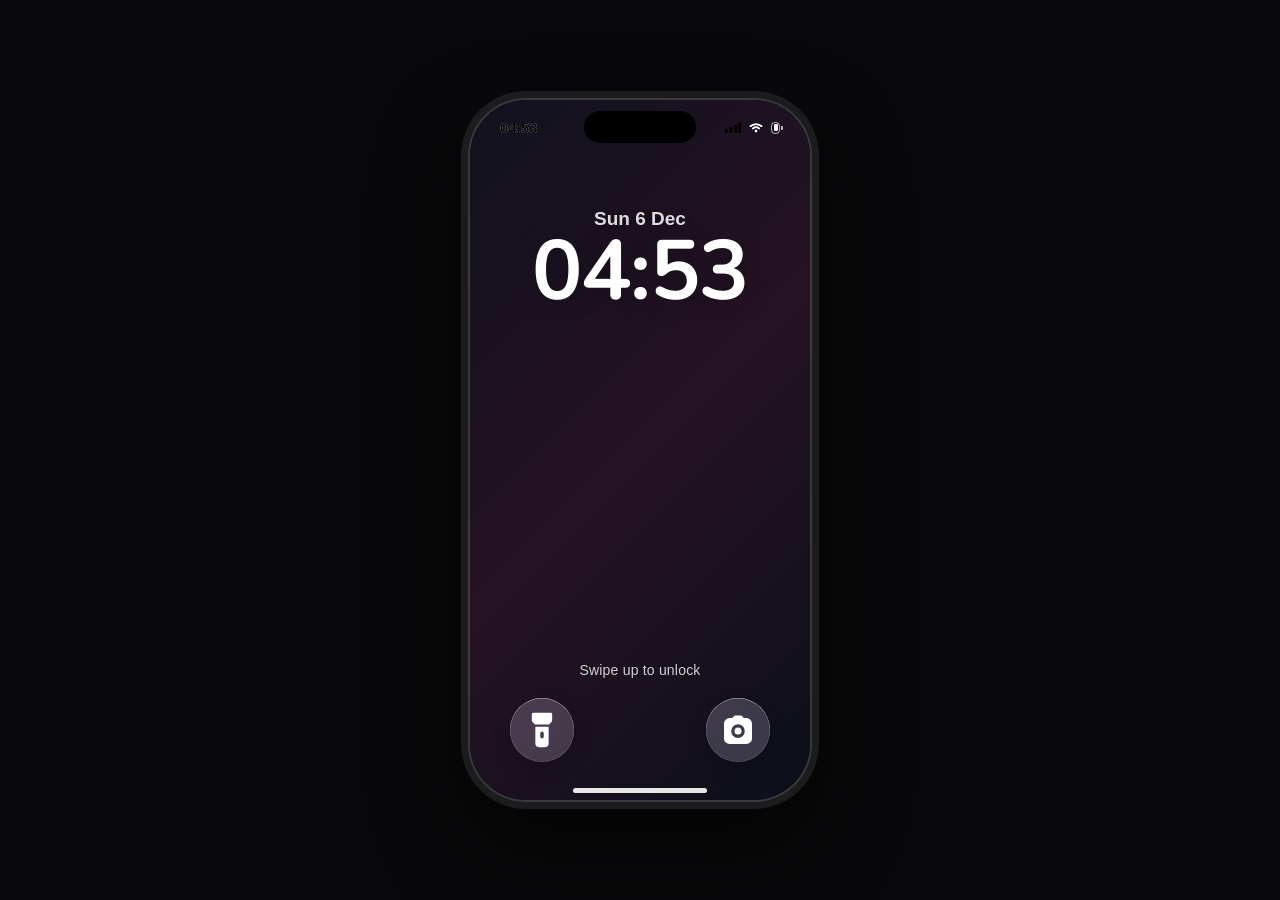
==== commit 6be867aa: "Update index.html" ====
--- a/index.html
+++ b/index.html
@@ -8301,7 +8301,7 @@
           <div class="msg-list-header">
             <div class="msg-title-row">
               <span class="msg-edit-btn">New</span>
-              <span class="msg-main-title"></span>
+              <span class="msg-main-title">Messages</span>
             </div>
             <div class="msg-search-box">🔍 Search</div>
           </div>
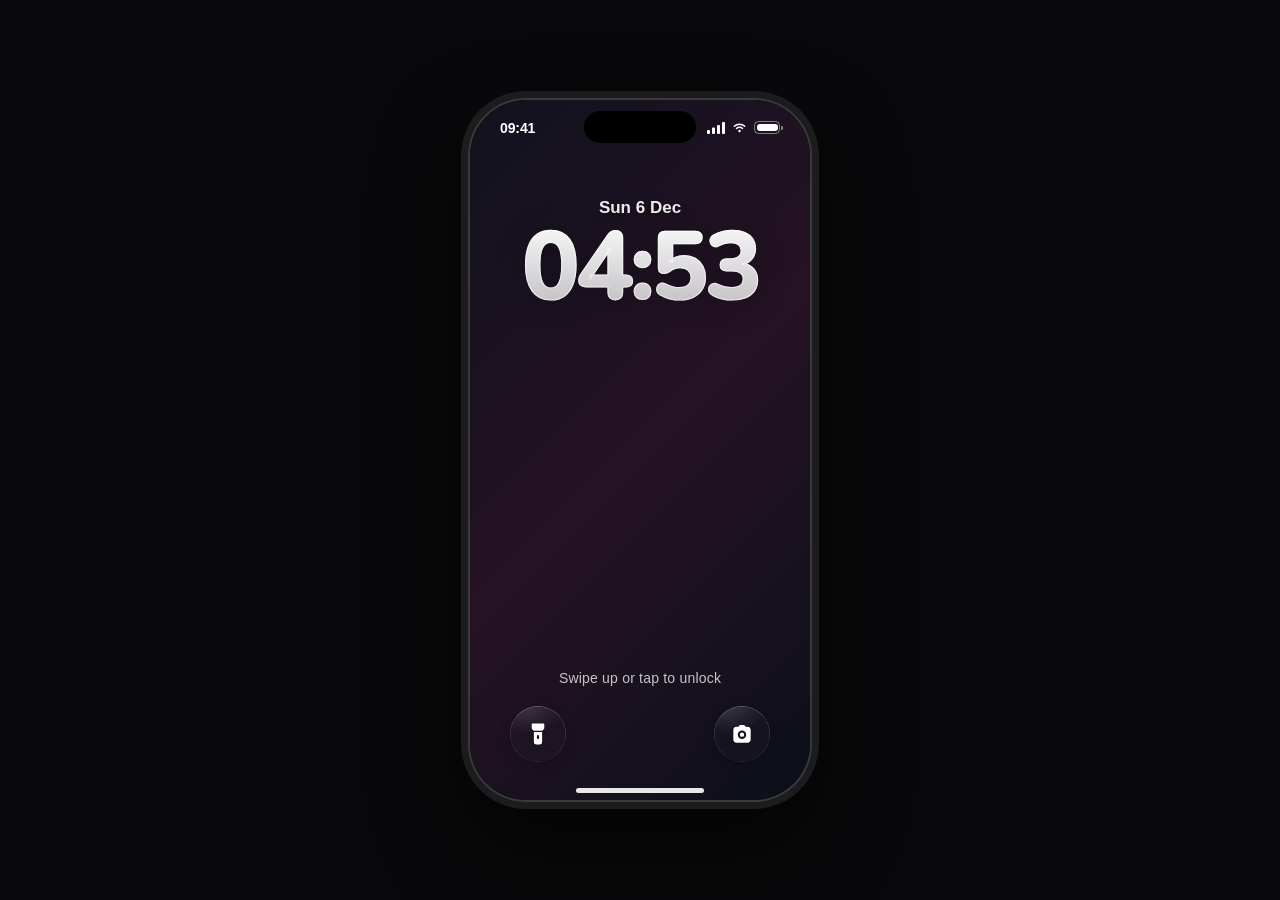
==== commit bec2f59f: "Update print statement from 'Hello' to 'Goodbye'" ====
--- a/index.html
+++ b/index.html
@@ -1,7310 +1,3015 @@
-<!doctype html>
-<html lang="en-US">
-  <head>
-    <meta charset="UTF-8" />
-    <meta
-      name="viewport"
-      content="width=device-width, initial-scale=1.0, maximum-scale=1.0, user-scalable=no, viewport-fit=cover, interactive-widget=overlays-content"
-    />
-    <title>Sion's Phone</title>
-    <link rel="preconnect" href="https://fonts.googleapis.com" />
-    <link rel="preconnect" href="https://fonts.gstatic.com" crossorigin />
-    <link
-      href="https://fonts.googleapis.com/css2?family=Grand+Hotel&family=Nunito:wght@600;700;800&display=swap"
-      rel="stylesheet"
-    />
-    <style>
-      :root {
-        --phone-width: 340px;
-        --phone-height: 700px;
-        --ios-blue: #007aff;
-        --ios-green: #34c759;
-        --ios-red: #ff3b30;
-        --ios-notes-amber: #e4a100;
-        --kakao-yellow: #fee500;
-        --kakao-brown: #3c1e1e;
-        --kakao-chat-bg: #bacee0;
-        --glass-bg: rgba(255, 255, 255, 0.22);
-        --glass-blur: blur(14px);
-      }
-
-      * {
-        margin: 0;
-        padding: 0;
-        box-sizing: border-box;
-        -webkit-tap-highlight-color: transparent;
-        user-select: none;
-        -webkit-user-select: none;
-        font-family:
-          -apple-system, BlinkMacSystemFont, "SF Pro Display", "SF Pro Text",
-          "Helvetica Neue", Helvetica, Arial, sans-serif;
-      }
-
-      input {
-        user-select: text;
-        -webkit-user-select: text;
-      }
-
-      body {
-        background: #09090b;
-        min-height: 100vh;
-        display: flex;
-        justify-content: center;
-        align-items: center;
-        padding: 16px;
-        overflow: hidden;
-      }
-
-      /* ===== PHONE CONTAINER ===== */
-
-      html,
-      body {
-        height: 100%;
-      }
-      body {
-        min-height: 100vh;
-        min-height: 100dvh;
-      }
-      .phone {
-        transform: scale(var(--fit, 1));
-        transform-origin: 50% 50%;
-      }
-
-      .phone {
-        width: var(--phone-width);
-        height: var(--phone-height);
-        background: #000;
-        border-radius: 48px;
-        overflow: hidden;
-        position: relative;
-        box-shadow:
-          0 0 0 10px #27272a,
-          0 30px 60px rgba(0, 0, 0, 0.7);
-        border: 1px solid rgba(255, 255, 255, 0.1);
-      }
-
-      .screen {
-        position: absolute;
-        inset: 0;
-        height: 100% !important;
-        max-height: 100% !important;
-        overflow: hidden !important;
-        display: flex;
-        flex-direction: column;
-        color: white;
-
-        /* Posisi awal */
-        opacity: 0;
-        visibility: hidden;
-        pointer-events: none;
-        transform: scale(0.97);
-
-        /*  */
-        will-change: opacity, transform, visibility;
-
-        /* Durasi */
-        transition:
-          opacity 0.45s cubic-bezier(0.16, 1, 0.3, 1),
-          transform 0.45s cubic-bezier(0.16, 1, 0.3, 1),
-          visibility 0.45s linear;
-      }
-
-      .screen.active {
-        opacity: 1;
-        visibility: visible;
-        pointer-events: auto;
-        transform: scale(1);
-      }
-
-      .screen.leaving {
-        opacity: 1;
-        visibility: visible;
-        transform: scale(1);
-        z-index: -1;
-        pointer-events: none;
-        transition: none;
-      }
-      .screen.noanim {
-        transition: none !important;
-      }
-      /* Antarmuka */
-      .screen:not(.active):not(.leaving) {
-        will-change: auto;
-      }
-      .screen {
-        backface-visibility: hidden;
-        -webkit-backface-visibility: hidden;
-      }
-
-      /* ===== DYNAMIC ISLAND & STATUS BAR ===== */
-      .dynamic-island {
-        position: absolute;
-        top: 10px;
-        left: 50%;
-        transform: translateX(-50%);
-        width: 110px;
-        height: 30px;
-        background: #000;
-        border-radius: 20px;
-        z-index: 100;
-        box-shadow: 0 0 0 1px rgba(255, 255, 255, 0.05);
-      }
-
-      .status-bar {
-        display: flex;
-        justify-content: space-between;
-        align-items: center;
-        padding: 12px 24px 0;
-        font-size: 13px;
-        font-weight: 600;
-        position: relative;
-        z-index: 10;
-        height: 40px;
-        flex-shrink: 0;
-      }
-
-      .status-right {
-        display: flex;
-        align-items: center;
-        gap: 6px;
-      }
-
-      .status-icon {
-        height: 12px;
-        width: auto;
-        object-fit: contain;
-      }
-
-      /* ===== LOCK SCREEN ===== */
-      #lock-screen {
-        background:
-          url(media/jeongwookiss.jpeg) center/cover no-repeat,
-          url(media/jeongwookiss.jpeg) center/cover no-repeat,
-          url("/jeongwookiss") center/cover no-repeat,
-          linear-gradient(135deg, #1a1c2e 0%, #391c36 50%, #111827 100%);
-        justify-content: space-between;
-      }
-
-      #lock-screen::before {
-        content: "";
-        position: absolute;
-        inset: 0;
-        background: rgba(0, 0, 0, 0.35);
-        pointer-events: none;
-      }
-
-      .lock-center {
-        text-align: center;
-        margin-top: 50px;
-        flex: 1;
-        position: relative;
-        z-index: 2;
-      }
-
-      .lock-time {
-        font-size: 80px;
-        font-weight: 200;
-        letter-spacing: -2px;
-        line-height: 1;
-        text-shadow: 0 4px 20px rgba(0, 0, 0, 0.5);
-      }
-
-      .lock-date {
-        font-size: 18px;
-        font-weight: 500;
-        margin-top: 8px;
-        opacity: 0.9;
-        text-shadow: 0 2px 10px rgba(0, 0, 0, 0.5);
-      }
-
-      .lock-bottom {
-        position: relative;
-        z-index: 2;
-        padding-bottom: 20px;
-      }
-
-      .lock-hint {
-        text-align: center;
-        font-size: 13px;
-        opacity: 0.8;
-        margin-bottom: 20px;
-        letter-spacing: 0.2px;
-        animation: pulse 2s infinite;
-      }
-
-      .lock-buttons {
-        display: flex;
-        justify-content: space-between;
-        padding: 0 38px 16px;
-      }
-
-      .lock-btn {
-        width: 62px;
-        height: 62px;
-        background: var(--glass-bg);
-        backdrop-filter: var(--glass-blur);
-        -webkit-backdrop-filter: var(--glass-blur);
-        border-radius: 50%;
-        display: flex;
-        align-items: center;
-        justify-content: center;
-        cursor: pointer;
-        transition: all 0.2s ease;
-        border: 1px solid rgba(255, 255, 255, 0.15);
-        overflow: hidden;
-        padding: 12px;
-      }
-
-      .lock-btn img {
-        width: 100%;
-        height: 100%;
-        object-fit: contain;
-      }
-
-      .lock-btn:active {
-        transform: scale(0.9);
-        background: rgba(255, 255, 255, 0.4);
-      }
-
-      .torch-overlay {
-        position: absolute;
-        inset: 0;
-        background: white;
-        opacity: 0;
-        pointer-events: none;
-        transition: opacity 0.2s ease;
-        z-index: 1;
-      }
-      .torch-overlay.on {
-        opacity: 0.85;
-      }
-
-      /* ===== PASSCODE SCREEN ===== */
-      #passcode-screen {
-        background: rgba(15, 15, 20, 0.65);
-        backdrop-filter: blur(14px);
-        -webkit-backdrop-filter: blur(14px);
-        padding: 60px 20px 20px;
-        justify-content: space-between;
-      }
-
-      .pass-title {
-        text-align: center;
-        font-size: 17px;
-        font-weight: 500;
-        margin-bottom: 24px;
-      }
-
-      .dots {
-        display: flex;
-        justify-content: center;
-        gap: 20px;
-        margin-bottom: 40px;
-      }
-
-      .dot {
-        width: 13px;
-        height: 13px;
-        border: 1.5px solid rgba(255, 255, 255, 0.8);
-        border-radius: 50%;
-        transition: all 0.2s cubic-bezier(0.175, 0.885, 0.32, 1.275);
-      }
-
-      .dot.filled {
-        background: #fff;
-        transform: scale(1.1);
-        box-shadow: 0 0 10px rgba(255, 255, 255, 0.5);
-      }
-
-      .keypad {
-        display: grid;
-        grid-template-columns: repeat(3, 1fr);
-        gap: 16px;
-        max-width: 260px;
-        margin: 0 auto;
-      }
-
-      .key {
-        width: 72px;
-        height: 72px;
-        border-radius: 50%;
-        background: rgba(255, 255, 255, 0.12);
-        display: flex;
-        flex-direction: column;
-        justify-content: center;
-        align-items: center;
-        font-size: 28px;
-        font-weight: 300;
-        margin: 0 auto;
-        cursor: pointer;
-        transition:
-          background 0.2s,
-          transform 0.1s;
-        border: 1px solid rgba(255, 255, 255, 0.05);
-      }
-
-      .key:active {
-        background: rgba(255, 255, 255, 0.35);
-        transform: scale(0.92);
-      }
-
-      .key small {
-        font-size: 9px;
-        letter-spacing: 1.5px;
-        margin-top: 1px;
-        opacity: 0.6;
-        font-weight: 600;
-      }
-
-      .pass-footer {
-        display: flex;
-        justify-content: space-between;
-        padding: 10px 24px 10px;
-      }
-
-      .pass-footer button {
-        background: none;
-        border: none;
-        color: white;
-        font-size: 15px;
-        opacity: 0.85;
-        cursor: pointer;
-      }
-
-      /* ===== HOME SCREEN ===== */
-      #home-screen {
-        background:
-          url(media/jeongwookiss.jpeg) center/cover no-repeat,
-          url(media/jeongwookiss.jpeg) center/cover no-repeat,
-          url("/bgscreen") center/cover no-repeat,
-          linear-gradient(180deg, #2b1055 0%, #7597de 100%);
-        display: flex;
-        flex-direction: column;
-        justify-content: space-between;
-        position: absolute;
-        inset: 0;
-      }
-
-      #home-screen::before {
-        content: "";
-        position: absolute;
-        inset: 0;
-        background: rgba(0, 0, 0, 0.12);
-        pointer-events: none;
-      }
-
-      .home-content {
-        flex: 1;
-        display: flex;
-        flex-direction: column;
-        justify-content: flex-start;
-      }
-
-      .app-grid {
-        display: grid;
-        grid-template-columns: repeat(4, 1fr);
-        gap: 16px 10px;
-        padding: 12px 16px 0;
-        position: relative;
-        z-index: 2;
-      }
-
-      .app {
-        display: flex;
-        flex-direction: column;
-        align-items: center;
-        gap: 4px;
-        font-size: 11px;
-        font-weight: 500;
-        text-shadow: 0 1px 4px rgba(0, 0, 0, 0.9);
-        cursor: pointer;
-        position: relative;
-        transition: transform 0.15s ease;
-      }
-
-      .app:active {
-        transform: scale(0.85);
-      }
-
-      .app-icon {
-        width: 58px;
-        height: 58px;
-        border-radius: 22.5%;
-        display: flex;
-        justify-content: center;
-        align-items: center;
-        overflow: hidden;
-        box-shadow: 0 4px 14px rgba(0, 0, 0, 0.35);
-        background: rgba(255, 255, 255, 0.15);
-        position: relative;
-      }
-
-      .app-icon img {
-        width: 100%;
-        height: 100%;
-        object-fit: cover;
-      }
-
-      .badge {
-        position: absolute;
-        top: -3px;
-        right: 2px;
-        background: #ff3b30;
-        color: white;
-        font-size: 10px;
-        font-weight: 700;
-        min-width: 18px;
-        height: 18px;
-        border-radius: 9px;
-        display: flex;
-        align-items: center;
-        justify-content: center;
-        padding: 0 4px;
-        box-shadow: 0 2px 5px rgba(0, 0, 0, 0.4);
-        border: 1.5px solid rgba(255, 255, 255, 0.9);
-        z-index: 5;
-      }
-
-      .dock-container {
-        position: relative;
-        z-index: 2;
-        padding-bottom: 20px;
-      }
-
-      .dock {
-        display: flex;
-        justify-content: space-around;
-        background: var(--glass-bg);
-        backdrop-filter: var(--glass-blur);
-        -webkit-backdrop-filter: var(--glass-blur);
-        margin: 0 14px;
-        padding: 12px 8px;
-        border-radius: 32px;
-        border: 1px solid rgba(255, 255, 255, 0.25);
-        box-shadow: 0 10px 30px rgba(0, 0, 0, 0.3);
-      }
-
-      /* ===== GENERAL APP SCREEN ===== */
-      #app-screen {
-        background: #f2f2f7;
-        color: #000;
-        display: flex;
-        flex-direction: column;
-      }
-
-      .app-header {
-        background: rgba(248, 248, 248, 0.88);
-        backdrop-filter: blur(14px);
-        -webkit-backdrop-filter: blur(14px);
-        padding: 14px 16px;
-        display: flex;
-        align-items: center;
-        border-bottom: 0.5px solid rgba(0, 0, 0, 0.15);
-        font-size: 17px;
-        font-weight: 600;
-        position: relative;
-        z-index: 10;
-      }
-
-      .app-body {
-        flex: 1;
-        overflow-y: auto;
-        padding-bottom: 34px;
-        display: flex;
-        flex-direction: column;
-        position: relative;
-      }
-
-      /* ===== PHONE APP STYLES ===== */
-      .phone-app-container {
-        display: flex;
-        flex-direction: column;
-        height: 100%;
-        background: #ffffff;
-        color: #000;
-        position: relative;
-      }
-      .phone-top-header {
-        padding: 12px 16px 4px;
-        display: flex;
-        justify-content: space-between;
-        align-items: center;
-      }
-      .phone-main-title {
-        font-size: 30px;
-        font-weight: 700;
-        padding: 0 16px 12px;
-        letter-spacing: -0.5px;
-      }
-      .phone-scroll-area {
-        flex: 1;
-        overflow-y: auto;
-      }
-      .recents-list {
-        background: #ffffff;
-        border-top: 0.5px solid #e5e5ea;
-        border-bottom: 0.5px solid #e5e5ea;
-      }
-      .recent-item {
-        display: flex;
-        justify-content: space-between;
-        align-items: center;
-        padding: 12px 16px;
-        border-bottom: 0.5px solid #e5e5ea;
-        cursor: pointer;
-      }
-      .recent-item:active {
-        background: #f2f2f7;
-      }
-      .recent-left {
-        display: flex;
-        align-items: center;
-        gap: 10px;
-      }
-      .recent-call-icon {
-        font-size: 14px;
-        color: var(--ios-red);
-      }
-      .recent-name {
-        font-size: 16px;
-        font-weight: 500;
-      }
-      .recent-right {
-        display: flex;
-        align-items: center;
-        gap: 8px;
-      }
-      .recent-time {
-        font-size: 14px;
-        color: #8e8e93;
-      }
-      .recent-info-btn {
-        font-size: 16px;
-        color: var(--ios-blue);
-        cursor: pointer;
-      }
-      .phone-nav-bar {
-        display: flex;
-        justify-content: space-around;
-        padding: 8px 0 10px;
-        background: rgba(248, 248, 248, 0.92);
-        backdrop-filter: blur(14px);
-        border-top: 0.5px solid rgba(0, 0, 0, 0.1);
-        font-size: 10px;
-        color: #8e8e93;
-        flex-shrink: 0;
-      }
-      .phone-nav-item {
-        display: flex;
-        flex-direction: column;
-        align-items: center;
-        gap: 2px;
-        cursor: pointer;
-      }
-      .phone-nav-item.active {
-        color: var(--ios-blue);
-        font-weight: 600;
-      }
-      .phone-nav-icon {
-        font-size: 18px;
-      }
-
-      /* ===== MESSAGES STYLES ===== */
-      .msg-custom-header {
-        background: rgba(248, 248, 248, 0.9);
-        padding: 12px 16px;
-        display: flex;
-        justify-content: space-between;
-        align-items: center;
-        border-bottom: 0.5px solid rgba(0, 0, 0, 0.1);
-        font-size: 16px;
-        font-weight: 600;
-      }
-      .msg-list-header {
-        padding: 12px 16px;
-      }
-      .msg-title-row {
-        display: flex;
-        justify-content: space-between;
-        align-items: center;
-        margin-bottom: 10px;
-      }
-      .msg-main-title {
-        font-size: 30px;
-        font-weight: 700;
-        letter-spacing: -0.5px;
-      }
-      .msg-edit-btn {
-        color: var(--ios-blue);
-        font-size: 16px;
-        cursor: pointer;
-      }
-      .msg-search-box {
-        background: #e3e3e8;
-        border-radius: 10px;
-        padding: 8px 12px;
-        font-size: 14px;
-        color: #8e8e93;
-        margin-bottom: 8px;
-      }
-      .chat-item {
-        display: flex;
-        align-items: center;
-        padding: 12px 16px;
-        background: #fff;
-        border-bottom: 0.5px solid #e5e5ea;
-        cursor: pointer;
-        position: relative;
-      }
-      .chat-item:active {
-        background: #f2f2f7;
-      }
-      .chat-avatar {
-        width: 50px;
-        height: 50px;
-        border-radius: 50%;
-        object-fit: cover;
-        margin-right: 12px;
-      }
-      .chat-info {
-        flex: 1;
-        overflow: hidden;
-      }
-      .chat-top {
-        display: flex;
-        justify-content: space-between;
-        margin-bottom: 2px;
-      }
-      .chat-name {
-        font-weight: 600;
-        font-size: 16px;
-        color: #000;
-      }
-      .chat-time {
-        font-size: 12px;
-        color: #8e8e93;
-      }
-      .chat-preview {
-        font-size: 14px;
-        color: #8e8e93;
-        white-space: nowrap;
-        overflow: hidden;
-        text-overflow: ellipsis;
-      }
-      .unread-badge-dot {
-        width: 10px;
-        height: 10px;
-        background: var(--ios-blue);
-        border-radius: 50%;
-        margin-left: 8px;
-      }
-
-      /* ===== CHAT DETAIL SCREEN ===== */
-      .chat-detail-screen {
-        position: absolute;
-        inset: 0;
-        background: #fff;
-        z-index: 150;
-        display: flex;
-        flex-direction: column;
-        opacity: 0;
-        pointer-events: none;
-        transition: opacity 0.3s ease;
-      }
-      .chat-detail-screen.active {
-        opacity: 1;
-        pointer-events: auto;
-      }
-      .chat-detail-header {
-        padding: 12px 16px;
-        background: rgba(248, 248, 248, 0.9);
-        backdrop-filter: blur(14px);
-        display: flex;
-        align-items: center;
-        justify-content: space-between;
-        border-bottom: 0.5px solid rgba(0, 0, 0, 0.1);
-      }
-      .chat-header-user {
-        display: flex;
-        flex-direction: column;
-        align-items: center;
-      }
-      .chat-header-avatar {
-        width: 32px;
-        height: 32px;
-        border-radius: 50%;
-        object-fit: cover;
-      }
-      .chat-header-name {
-        font-size: 11px;
-        color: #8e8e93;
-        margin-top: 2px;
-      }
-      .chat-messages-area {
-        flex: 1;
-        overflow-y: auto;
-        padding: 16px;
-        display: flex;
-        flex-direction: column;
-        gap: 8px;
-        background: #fff;
-      }
-      .chat-time-divider {
-        text-align: center;
-        font-size: 11px;
-        color: #8e8e93;
-        margin: 8px 0;
-      }
-      .bubble {
-        max-width: 75%;
-        padding: 10px 14px;
-        border-radius: 18px;
-        font-size: 15px;
-        line-height: 1.4;
-        word-break: break-word;
-      }
-      .bubble.incoming {
-        background: #e5e5ea;
-        color: #000;
-        align-self: flex-start;
-        border-bottom-left-radius: 4px;
-      }
-      .bubble.outgoing {
-        background: var(--ios-blue);
-        color: #fff;
-        align-self: flex-end;
-        border-bottom-right-radius: 4px;
-      }
-      .chat-input-bar {
-        padding: 8px 12px 24px;
-        background: rgba(248, 248, 248, 0.9);
-        display: flex;
-        align-items: center;
-        gap: 8px;
-        border-top: 0.5px solid rgba(0, 0, 0, 0.1);
-      }
-      .chat-add-btn {
-        width: 32px;
-        height: 32px;
-        border-radius: 50%;
-        background: #e5e5ea;
-        color: var(--ios-blue);
-        font-size: 22px;
-        display: flex;
-        align-items: center;
-        justify-content: center;
-        font-weight: 300;
-        cursor: pointer;
-      }
-      .chat-input-box {
-        flex: 1;
-        border: 0.5px solid #c7c7cc;
-        border-radius: 18px;
-        padding: 8px 14px;
-        font-size: 15px;
-        outline: none;
-        background: #fff;
-      }
-      .chat-send-btn {
-        width: 32px;
-        height: 32px;
-        border-radius: 50%;
-        background: var(--ios-blue);
-        color: #fff;
-        display: flex;
-        align-items: center;
-        justify-content: center;
-        font-size: 16px;
-        cursor: pointer;
-      }
-
-      /* ===== KAKAOTALK STYLES ===== */
-      .kakao-container {
-        display: flex;
-        flex-direction: column;
-        height: 100%;
-        background: var(--kakao-chat-bg);
-      }
-      .kakao-header {
-        background: #ffffff;
-        padding: 12px 16px;
-        display: flex;
-        justify-content: space-between;
-        align-items: center;
-        font-weight: 600;
-        font-size: 17px;
-        border-bottom: 0.5px solid rgba(0, 0, 0, 0.05);
-      }
-      .kakao-back-btn {
-        background: none;
-        border: none;
-        font-size: 16px;
-        color: var(--ios-blue);
-        cursor: pointer;
-        font-weight: 500;
-      }
-      .kakao-content-area {
-        flex: 1;
-        overflow-y: auto;
-      }
-      .kakao-footer-nav {
-        display: flex;
-        justify-content: space-around;
-        padding: 8px 0 22px;
-        background: #f9f9f9;
-        border-top: 0.5px solid #ddd;
-        font-size: 10px;
-        color: #8e8e93;
-      }
-      .kakao-nav-item {
-        display: flex;
-        flex-direction: column;
-        align-items: center;
-        gap: 2px;
-        cursor: pointer;
-      }
-      .kakao-nav-item.active {
-        color: #000;
-        font-weight: 600;
-      }
-      .kakao-nav-icon {
-        font-size: 18px;
-      }
-
-      .kakao-chat-screen {
-        position: absolute;
-        inset: 0;
-        background: var(--kakao-chat-bg);
-        z-index: 150;
-        display: flex;
-        flex-direction: column;
-        opacity: 0;
-        pointer-events: none;
-        transition: opacity 0.3s ease;
-      }
-      .kakao-chat-screen.active {
-        opacity: 1;
-        pointer-events: auto;
-      }
-      .kakao-chat-header {
-        background: rgba(255, 255, 255, 0.9);
-        backdrop-filter: blur(10px);
-        padding: 12px 16px;
-        display: flex;
-        justify-content: space-between;
-        align-items: center;
-        font-weight: 600;
-        font-size: 16px;
-        border-bottom: 0.5px solid rgba(0, 0, 0, 0.1);
-      }
-      .kakao-msg-row {
-        display: flex;
-        margin: 6px 12px;
-        gap: 8px;
-      }
-      .kakao-msg-row.incoming {
-        justify-content: flex-start;
-      }
-      .kakao-msg-row.outgoing {
-        justify-content: flex-end;
-      }
-      .kakao-avatar {
-        width: 36px;
-        height: 36px;
-        border-radius: 14px;
-        object-fit: cover;
-      }
-      .kakao-bubble-group {
-        display: flex;
-        flex-direction: column;
-        max-width: 70%;
-      }
-      .kakao-sender-name {
-        font-size: 11px;
-        color: #555;
-        margin-bottom: 2px;
-      }
-      .kakao-bubble {
-        padding: 8px 12px;
-        border-radius: 14px;
-        font-size: 14px;
-        line-height: 1.4;
-        word-break: break-word;
-      }
-      .kakao-bubble.incoming {
-        background: #ffffff;
-        color: #000;
-        border-top-left-radius: 4px;
-      }
-      .kakao-bubble.outgoing {
-        background: var(--kakao-yellow);
-        color: var(--kakao-brown);
-        border-top-right-radius: 4px;
-      }
-
-      /* ===== NOTES APP STYLES (iOS Native Theme) ===== */
-      .notes-container {
-        display: flex;
-        flex-direction: column;
-        height: 100%;
-        background: #ffffff;
-        padding: 0 16px;
-      }
-      .notes-top-bar {
-        display: flex;
-        justify-content: space-between;
-        align-items: center;
-        padding: 12px 0;
-      }
-      .notes-back-btn {
-        background: none;
-        border: none;
-        color: var(--ios-notes-amber);
-        font-size: 16px;
-        font-weight: 500;
-        cursor: pointer;
-      }
-      .notes-more-btn {
-        color: var(--ios-notes-amber);
-        font-size: 18px;
-        font-weight: 600;
-        cursor: pointer;
-      }
-      .notes-header-title {
-        font-size: 32px;
-        font-weight: 700;
-        color: #000;
-        margin-bottom: 12px;
-      }
-      .notes-search-box {
-        background: #e3e3e8;
-        border-radius: 10px;
-        padding: 8px 12px;
-        font-size: 14px;
-        color: #8e8e93;
-        margin-bottom: 16px;
-      }
-      .notes-group {
-        background: #ffffff;
-        border-radius: 12px;
-        border: 0.5px solid #e5e5ea;
-        overflow: hidden;
-        flex: 1;
-        overflow-y: auto;
-      }
-      .note-item {
-        padding: 14px 16px;
-        border-bottom: 0.5px solid #e5e5ea;
-        cursor: pointer;
-      }
-      .note-item:active {
-        background: #f2f2f7;
-      }
-      .note-item-title {
-        font-size: 16px;
-        font-weight: 600;
-        color: #000;
-        margin-bottom: 4px;
-      }
-      .note-item-desc {
-        font-size: 13px;
-        color: #8e8e93;
-        white-space: nowrap;
-        overflow: hidden;
-        text-overflow: ellipsis;
-      }
-      .note-item-date {
-        color: #000;
-        font-weight: 500;
-        margin-right: 6px;
-      }
-      .notes-footer-bar {
-        display: flex;
-        justify-content: space-between;
-        align-items: center;
-        padding: 16px 0 24px;
-        font-size: 13px;
-        color: #8e8e93;
-      }
-      .notes-compose-btn {
-        color: var(--ios-notes-amber);
-        font-size: 20px;
-        cursor: pointer;
-      }
-
-      /* ===== NOTE DETAIL SCREEN (iOS Notes Amber Theme) ===== */
-      .note-detail-screen {
-        position: absolute;
-        inset: 0;
-        background: #fffdf0; /* iOS Notes Background */
-        z-index: 150;
-        display: flex;
-        flex-direction: column;
-        padding: 0 16px;
-        opacity: 0;
-        pointer-events: none;
-        transition: opacity 0.3s ease;
-      }
-      .note-detail-screen.active {
-        opacity: 1;
-        pointer-events: auto;
-      }
-      .note-detail-header {
-        display: flex;
-        justify-content: space-between;
-        align-items: center;
-        padding: 12px 0;
-        border-bottom: 0.5px solid rgba(0, 0, 0, 0.08);
-      }
-      .note-detail-body {
-        flex: 1;
-        padding-top: 16px;
-        overflow-y: auto;
-      }
-      .note-detail-date {
-        text-align: center;
-        font-size: 12px;
-        color: #8e8e93;
-        margin-bottom: 16px;
-      }
-      .note-detail-title-input {
-        font-size: 22px;
-        font-weight: 700;
-        color: #000;
-        margin-bottom: 12px;
-        border: none;
-        outline: none;
-        width: 100%;
-        background: transparent;
-      }
-      .note-detail-content {
-        font-size: 16px;
-        color: #3a3a3c;
-        line-height: 1.6;
-        white-space: pre-wrap;
-        outline: none;
-        border: none;
-        width: 100%;
-        background: transparent;
-      }
-
-      /* ===== PHOTOS APP STYLES ===== */
-      .photos-app-container {
-        display: flex;
-        flex-direction: column;
-        height: 100%;
-        background: #ffffff;
-      }
-
-      .photos-header {
-        padding: 10px 16px 8px;
-        display: flex;
-        justify-content: space-between;
-        align-items: center;
-        background: rgba(255, 255, 255, 0.9);
-        backdrop-filter: blur(14px);
-        flex-shrink: 0;
-      }
-
-      .photos-main-title {
-        font-size: 26px;
-        font-weight: 700;
-        letter-spacing: -0.5px;
-        color: #000;
-      }
-
-      .photos-scroll-area {
-        flex: 1;
-        overflow-y: auto;
-        padding-bottom: 20px;
-      }
-
-      .photo-section {
-        margin-bottom: 16px;
-      }
-
-      .photo-section-header {
-        padding: 8px 16px;
-        display: flex;
-        justify-content: space-between;
-        align-items: baseline;
-      }
-
-      .photo-section-date {
-        font-size: 16px;
-        font-weight: 700;
-        color: #000;
-      }
-
-      .photo-section-location {
-        font-size: 12px;
-        color: #8e8e93;
-        font-weight: 400;
-      }
-
-      .photo-grid {
-        display: grid;
-        grid-template-columns: repeat(3, 1fr);
-        gap: 2px;
-        padding: 0 2px;
-      }
-
-      .photo-item {
-        aspect-ratio: 1;
-        background: #e5e5ea;
-        overflow: hidden;
-        cursor: pointer;
-        position: relative;
-      }
-
-      .photo-item img {
-        width: 100%;
-        height: 100%;
-        object-fit: cover;
-        transition: transform 0.2s cubic-bezier(0.2, 0, 0, 1);
-      }
-
-      .photo-item:active img {
-        transform: scale(0.96);
-        opacity: 0.9;
-      }
-
-      .photos-nav-bar {
-        display: flex;
-        justify-content: space-around;
-        padding: 8px 0 22px;
-        background: rgba(255, 255, 255, 0.92);
-        backdrop-filter: blur(14px);
-        border-top: 0.5px solid rgba(0, 0, 0, 0.1);
-        font-size: 10px;
-        color: #8e8e93;
-        flex-shrink: 0;
-      }
-
-      .photos-nav-item {
-        display: flex;
-        flex-direction: column;
-        align-items: center;
-        gap: 2px;
-        cursor: pointer;
-      }
-
-      .photos-nav-item.active {
-        color: var(--ios-blue);
-        font-weight: 600;
-      }
-
-      /* ===== PHOTO FULLSCREEN VIEWER ===== */
-      .photo-viewer {
-        position: absolute;
-        inset: 0;
-        background: #ffffff;
-        z-index: 200;
-        display: flex;
-        flex-direction: column;
-        justify-content: space-between;
-        opacity: 0;
-        pointer-events: none;
-        transition: opacity 0.3s cubic-bezier(0.25, 1, 0.5, 1);
-      }
-
-      .photo-viewer.active {
-        opacity: 1;
-        pointer-events: auto;
-      }
-
-      .ios-viewer-header {
-        padding: 10px 16px 4px;
-        display: flex;
-        justify-content: space-between;
-        align-items: center;
-        position: relative;
-        z-index: 10;
-      }
-
-      .ios-icon-btn {
-        width: 36px;
-        height: 36px;
-        border-radius: 50%;
-        background: rgba(242, 242, 247, 0.9);
-        display: flex;
-        align-items: center;
-        justify-content: center;
-        color: #000;
-        font-size: 18px;
-        font-weight: 600;
-        cursor: pointer;
-        border: none;
-        transition: background 0.15s;
-      }
-
-      .ios-icon-btn:active {
-        background: #e5e5ea;
-      }
-
-      .ios-header-date-badge {
-        background: rgba(242, 242, 247, 0.9);
-        padding: 4px 14px;
-        border-radius: 20px;
-        text-align: center;
-        display: flex;
-        flex-direction: column;
-        align-items: center;
-      }
-
-      .ios-header-date-title {
-        font-size: 13px;
-        font-weight: 600;
-        color: #000;
-      }
-
-      .ios-header-date-sub {
-        font-size: 11px;
-        color: #6c6c70;
-        margin-top: 1px;
-      }
-
-      .viewer-body {
-        flex: 1;
-        display: flex;
-        justify-content: center;
-        align-items: center;
-        overflow: hidden;
-        position: relative;
-        background: #ffffff;
-      }
-
-      .viewer-img {
-        max-width: 100%;
-        max-height: 100%;
-        object-fit: contain;
-        transition: transform 0.25s ease;
-      }
-
-      .ios-filmstrip-container {
-        display: flex;
-        gap: 4px;
-        padding: 8px 16px;
-        overflow-x: auto;
-        justify-content: center;
-        align-items: center;
-        background: #ffffff;
-        scrollbar-width: none;
-      }
-      .ios-filmstrip-container::-webkit-scrollbar {
-        display: none;
-      }
-
-      .ios-thumb-item {
-        width: 28px;
-        height: 38px;
-        border-radius: 4px;
-        overflow: hidden;
-        opacity: 0.5;
-        cursor: pointer;
-        transition: all 0.2s ease;
-        flex-shrink: 0;
-        border: 1.5px solid transparent;
-      }
-
-      .ios-thumb-item.active {
-        opacity: 1;
-        border-color: #000;
-        transform: scale(1.1);
-      }
-
-      .ios-thumb-item img {
-        width: 100%;
-        height: 100%;
-        object-fit: cover;
-      }
-
-      .ios-viewer-bottom-bar {
-        padding: 6px 16px 24px;
-        display: flex;
-        justify-content: space-between;
-        align-items: center;
-        background: #ffffff;
-      }
-
-      .ios-bottom-pill {
-        background: rgba(242, 242, 247, 0.9);
-        border-radius: 24px;
-        display: flex;
-        align-items: center;
-        padding: 2px 12px;
-        gap: 20px;
-      }
-
-      .ios-pill-action {
-        background: none;
-        border: none;
-        font-size: 18px;
-        color: #000;
-        padding: 6px;
-        cursor: pointer;
-        display: flex;
-        align-items: center;
-        justify-content: center;
-      }
-
-      /* ===== HOME INDICATOR ===== */
-      .home-indicator-container {
-        position: absolute;
-        bottom: 0;
-        left: 0;
-        right: 0;
-        height: 20px;
-        display: flex;
-        justify-content: center;
-        align-items: center;
-        z-index: 90;
-        cursor: pointer;
-      }
-
-      .home-indicator {
-        width: 130px;
-        height: 5px;
-        background: rgba(255, 255, 255, 0.75);
-        border-radius: 3px;
-        transition:
-          background 0.2s,
-          transform 0.2s;
-      }
-
-      #app-screen .home-indicator,
-      .chat-detail-screen .home-indicator,
-      .kakao-chat-screen .home-indicator,
-      .note-detail-screen .home-indicator,
-      .photo-viewer .home-indicator {
-        background: rgba(0, 0, 0, 0.3);
-      }
-
-      .home-indicator-container:active .home-indicator {
-        transform: scaleX(1.1);
-      }
-
-      @keyframes shake {
-        0%,
-        100% {
-          transform: translateX(0);
-        }
-        20% {
-          transform: translateX(-12px);
-        }
-        40% {
-          transform: translateX(12px);
-        }
-        60% {
-          transform: translateX(-8px);
-        }
-        80% {
-          transform: translateX(8px);
-        }
-      }
-
-      @keyframes pulse {
-        0%,
-        100% {
-          opacity: 0.5;
-        }
-        50% {
-          opacity: 0.9;
-        }
-      }
-
-      /* =====================================================
+<!DOCTYPE html>
+<html lang="en-GB">
+<head>
+  <meta charset="UTF-8">
+  <meta name="viewport" content="width=device-width, initial-scale=1.0, maximum-scale=1.0, user-scalable=no, viewport-fit=cover, interactive-widget=overlays-content">
+  <title>OC Phone</title>
+  <link rel="preconnect" href="https://fonts.googleapis.com"><link rel="preconnect" href="https://fonts.gstatic.com" crossorigin><link href="https://fonts.googleapis.com/css2?family=Grand+Hotel&family=Nunito:wght@600;700;800&display=swap" rel="stylesheet">
+  <style>
+    :root {
+      --phone-width: 340px;
+      --phone-height: 700px;
+      --ios-blue: #007aff;
+      --ios-green: #34c759;
+      --ios-red: #ff3b30;
+      --ios-notes-amber: #e4a100;
+      --kakao-yellow: #FEE500;
+      --kakao-brown: #3C1E1E;
+      --kakao-chat-bg: #BACEE0;
+      --glass-bg: rgba(255, 255, 255, 0.22);
+      --glass-blur: blur(14px);
+    }
+
+    * {
+      margin: 0;
+      padding: 0;
+      box-sizing: border-box;
+      -webkit-tap-highlight-color: transparent;
+      user-select: none;
+      -webkit-user-select: none;
+      font-family: -apple-system, BlinkMacSystemFont, "SF Pro Display", "SF Pro Text", "Helvetica Neue", Helvetica, Arial, sans-serif;
+    }
+
+    input { user-select: text; -webkit-user-select: text; }
+
+    body {
+      background: #09090b;
+      min-height: 100vh;
+      display: flex;
+      justify-content: center;
+      align-items: center;
+      padding: 16px;
+      overflow: hidden;
+    }
+
+    /* ===== PHONE CONTAINER ===== */
+    /* ===== Screen fit ===== */
+    html, body { height: 100%; }
+    body { min-height: 100vh; min-height: 100dvh; }
+    .phone { transform: scale(var(--fit, 1)); transform-origin: 50% 50%; }
+
+    .phone {
+      width: var(--phone-width);
+      height: var(--phone-height);
+      background: #000;
+      border-radius: 48px;
+      overflow: hidden;
+      position: relative;
+      box-shadow: 0 0 0 10px #27272a, 0 30px 60px rgba(0, 0, 0, 0.7);
+      border: 1px solid rgba(255, 255, 255, 0.1);
+    }
+
+  .screen {
+      position: absolute;
+      inset: 0;
+      height: 100% !important;
+      max-height: 100% !important;
+      overflow: hidden !important;
+      display: flex;
+      flex-direction: column;
+      color: white;
+      
+      /* Default */
+      opacity: 0;
+      visibility: hidden;
+      pointer-events: none;
+      transform: scale(0.97);
+      
+      /* เร่งความเร็วการประมวลผลด้วย GPU */
+      will-change: opacity, transform, visibility;
+      
+      /* ยืดเวลาให้ช้าลงเล็กน้อย (0.45 วินาที) และใช้ความเร่งแบบละมุน (Ease-out) */
+      transition: opacity 0.45s cubic-bezier(0.16, 1, 0.3, 1), 
+                  transform 0.45s cubic-bezier(0.16, 1, 0.3, 1),
+                  visibility 0.45s linear;
+    }
+
+    .screen.active {
+      opacity: 1;
+      visibility: visible;
+      pointer-events: auto;
+      transform: scale(1);
+    }
+
+    /* หน้าที่กำลังออก: ค้างทึบอยู่ใต้หน้าใหม่ (z-index ติดลบ = อยู่ใต้ทุกหน้า) ไม่จางพร้อมกัน จึงไม่มีวาบดำ */
+    .screen.leaving {
+      opacity: 1; visibility: visible; transform: scale(1);
+      z-index: -1; pointer-events: none; transition: none;
+    }
+    .screen.noanim { transition: none !important; }
+    /* ยก layer GPU เฉพาะหน้าที่ใช้งาน/กำลังออก (เดิมทุกหน้า → กินหน่วยความจำ ทำให้มือถือกะพริบได้) */
+    .screen:not(.active):not(.leaving) { will-change: auto; }
+    .screen { backface-visibility: hidden; -webkit-backface-visibility: hidden; }
+
+    /* ===== DYNAMIC ISLAND & STATUS BAR ===== */
+    .dynamic-island {
+      position: absolute;
+      top: 10px;
+      left: 50%;
+      transform: translateX(-50%);
+      width: 110px;
+      height: 30px;
+      background: #000;
+      border-radius: 20px;
+      z-index: 100;
+      box-shadow: 0 0 0 1px rgba(255, 255, 255, 0.05);
+    }
+
+    .status-bar {
+      display: flex;
+      justify-content: space-between;
+      align-items: center;
+      padding: 12px 24px 0;
+      font-size: 13px;
+      font-weight: 600;
+      position: relative;
+      z-index: 10;
+      height: 40px;
+      flex-shrink: 0;
+    }
+
+    .status-right {
+      display: flex;
+      align-items: center;
+      gap: 6px;
+    }
+
+    .status-icon {
+      height: 12px;
+      width: auto;
+      object-fit: contain;
+    }
+
+    /* ===== LOCK SCREEN ===== */
+    #lock-screen {
+      background: url('lock.png') center/cover no-repeat, url('lock.jpg') center/cover no-repeat, url('/lock') center/cover no-repeat, linear-gradient(135deg, #1a1c2e 0%, #391c36 50%, #111827 100%);
+      justify-content: space-between;
+    }
+
+    #lock-screen::before {
+      content: '';
+      position: absolute;
+      inset: 0;
+      background: rgba(0, 0, 0, 0.35);
+      pointer-events: none;
+    }
+
+    .lock-center {
+      text-align: center;
+      margin-top: 50px;
+      flex: 1;
+      position: relative;
+      z-index: 2;
+    }
+
+    .lock-time {
+      font-size: 80px;
+      font-weight: 200;
+      letter-spacing: -2px;
+      line-height: 1;
+      text-shadow: 0 4px 20px rgba(0,0,0,0.5);
+    }
+
+    .lock-date {
+      font-size: 18px;
+      font-weight: 500;
+      margin-top: 8px;
+      opacity: 0.9;
+      text-shadow: 0 2px 10px rgba(0,0,0,0.5);
+    }
+
+    .lock-bottom {
+      position: relative;
+      z-index: 2;
+      padding-bottom: 20px;
+    }
+
+    .lock-hint {
+      text-align: center;
+      font-size: 13px;
+      opacity: 0.8;
+      margin-bottom: 20px;
+      letter-spacing: 0.2px;
+      animation: pulse 2s infinite;
+    }
+
+    .lock-buttons {
+      display: flex;
+      justify-content: space-between;
+      padding: 0 38px 16px;
+    }
+
+    .lock-btn {
+      width: 62px;
+      height: 62px;
+      background: var(--glass-bg);
+      backdrop-filter: var(--glass-blur);
+      -webkit-backdrop-filter: var(--glass-blur);
+      border-radius: 50%;
+      display: flex;
+      align-items: center;
+      justify-content: center;
+      cursor: pointer;
+      transition: all 0.2s ease;
+      border: 1px solid rgba(255,255,255,0.15);
+      overflow: hidden;
+      padding: 12px;
+    }
+
+    .lock-btn img {
+      width: 100%;
+      height: 100%;
+      object-fit: contain;
+    }
+
+    .lock-btn:active {
+      transform: scale(0.9);
+      background: rgba(255, 255, 255, 0.4);
+    }
+
+    .torch-overlay {
+      position: absolute;
+      inset: 0;
+      background: white;
+      opacity: 0;
+      pointer-events: none;
+      transition: opacity 0.2s ease;
+      z-index: 1;
+    }
+    .torch-overlay.on {
+      opacity: 0.85;
+    }
+
+    /* ===== PASSCODE SCREEN ===== */
+    #passcode-screen {
+      background: rgba(15, 15, 20, 0.65);
+      backdrop-filter: blur(14px);
+      -webkit-backdrop-filter: blur(14px);
+      padding: 60px 20px 20px;
+      justify-content: space-between;
+    }
+
+    .pass-title {
+      text-align: center;
+      font-size: 17px;
+      font-weight: 500;
+      margin-bottom: 24px;
+    }
+
+    .dots {
+      display: flex;
+      justify-content: center;
+      gap: 20px;
+      margin-bottom: 40px;
+    }
+
+    .dot {
+      width: 13px;
+      height: 13px;
+      border: 1.5px solid rgba(255,255,255,0.8);
+      border-radius: 50%;
+      transition: all 0.2s cubic-bezier(0.175, 0.885, 0.32, 1.275);
+    }
+
+    .dot.filled {
+      background: #fff;
+      transform: scale(1.1);
+      box-shadow: 0 0 10px rgba(255,255,255,0.5);
+    }
+
+    .keypad {
+      display: grid;
+      grid-template-columns: repeat(3, 1fr);
+      gap: 16px;
+      max-width: 260px;
+      margin: 0 auto;
+    }
+
+    .key {
+      width: 72px;
+      height: 72px;
+      border-radius: 50%;
+      background: rgba(255,255,255,0.12);
+      display: flex;
+      flex-direction: column;
+      justify-content: center;
+      align-items: center;
+      font-size: 28px;
+      font-weight: 300;
+      margin: 0 auto;
+      cursor: pointer;
+      transition: background 0.2s, transform 0.1s;
+      border: 1px solid rgba(255,255,255,0.05);
+    }
+
+    .key:active {
+      background: rgba(255, 255, 255, 0.35);
+      transform: scale(0.92);
+    }
+
+    .key small {
+      font-size: 9px;
+      letter-spacing: 1.5px;
+      margin-top: 1px;
+      opacity: 0.6;
+      font-weight: 600;
+    }
+
+    .pass-footer {
+      display: flex;
+      justify-content: space-between;
+      padding: 10px 24px 10px;
+    }
+
+    .pass-footer button {
+      background: none;
+      border: none;
+      color: white;
+      font-size: 15px;
+      opacity: 0.85;
+      cursor: pointer;
+    }
+
+    /* ===== HOME SCREEN ===== */
+    #home-screen {
+      background: url(media/jeongwookiss.jpeg) center/cover no-repeat,
+      url(media/jeongwookiss.jpeg) center/cover no-repeat,
+      url("/jeongwookiss") center/cover no-repeat, linear-gradient(180deg, #2b1055 0%, #7597de 100%);
+      display: flex;
+      flex-direction: column;
+      justify-content: space-between;
+      position: absolute;
+      inset: 0;
+    }
+
+    #home-screen::before {
+      content: '';
+      position: absolute;
+      inset: 0;
+      background: rgba(0,0,0,0.12);
+      pointer-events: none;
+    }
+
+    .home-content {
+      flex: 1;
+      display: flex;
+      flex-direction: column;
+      justify-content: flex-start;
+    }
+
+    .app-grid {
+      display: grid;
+      grid-template-columns: repeat(4, 1fr);
+      gap: 16px 10px;
+      padding: 12px 16px 0;
+      position: relative;
+      z-index: 2;
+    }
+
+    .app {
+      display: flex;
+      flex-direction: column;
+      align-items: center;
+      gap: 4px;
+      font-size: 11px;
+      font-weight: 500;
+      text-shadow: 0 1px 4px rgba(0,0,0,0.9);
+      cursor: pointer;
+      position: relative;
+      transition: transform 0.15s ease;
+    }
+
+    .app:active {
+      transform: scale(0.85);
+    }
+
+    .app-icon {
+      width: 58px;
+      height: 58px;
+      border-radius: 22.5%;
+      display: flex;
+      justify-content: center;
+      align-items: center;
+      overflow: hidden;
+      box-shadow: 0 4px 14px rgba(0, 0, 0, 0.35);
+      background: rgba(255,255,255,0.15);
+      position: relative;
+    }
+
+    .app-icon img {
+      width: 100%;
+      height: 100%;
+      object-fit: cover;
+    }
+
+    .badge {
+      position: absolute;
+      top: -3px;
+      right: 2px;
+      background: #ff3b30;
+      color: white;
+      font-size: 10px;
+      font-weight: 700;
+      min-width: 18px;
+      height: 18px;
+      border-radius: 9px;
+      display: flex;
+      align-items: center;
+      justify-content: center;
+      padding: 0 4px;
+      box-shadow: 0 2px 5px rgba(0,0,0,0.4);
+      border: 1.5px solid rgba(255,255,255,0.9);
+      z-index: 5;
+    }
+
+    .dock-container {
+      position: relative;
+      z-index: 2;
+      padding-bottom: 20px;
+    }
+
+    .dock {
+      display: flex;
+      justify-content: space-around;
+      background: var(--glass-bg);
+      backdrop-filter: var(--glass-blur);
+      -webkit-backdrop-filter: var(--glass-blur);
+      margin: 0 14px;
+      padding: 12px 8px;
+      border-radius: 32px;
+      border: 1px solid rgba(255, 255, 255, 0.25);
+      box-shadow: 0 10px 30px rgba(0,0,0,0.3);
+    }
+
+    /* ===== GENERAL APP SCREEN ===== */
+    #app-screen {
+      background: #f2f2f7;
+      color: #000;
+      display: flex;
+      flex-direction: column;
+    }
+
+    .app-header {
+      background: rgba(248, 248, 248, 0.88);
+      backdrop-filter: blur(14px);
+      -webkit-backdrop-filter: blur(14px);
+      padding: 14px 16px;
+      display: flex;
+      align-items: center;
+      border-bottom: 0.5px solid rgba(0,0,0,0.15);
+      font-size: 17px;
+      font-weight: 600;
+      position: relative;
+      z-index: 10;
+    }
+
+   .app-body {
+      flex: 1;
+      overflow-y: auto;
+      padding-bottom: 34px;
+      display: flex;
+      flex-direction: column;
+      position: relative;
+    }
+
+    /* ===== PHONE APP STYLES ===== */
+    .phone-app-container {
+      display: flex;
+      flex-direction: column;
+      height: 100%;
+      background: #ffffff;
+      color: #000;
+      position: relative;
+    }
+    .phone-top-header {
+      padding: 12px 16px 4px;
+      display: flex;
+      justify-content: space-between;
+      align-items: center;
+    }
+    .phone-main-title {
+      font-size: 30px;
+      font-weight: 700;
+      padding: 0 16px 12px;
+      letter-spacing: -0.5px;
+    }
+    .phone-scroll-area {
+      flex: 1;
+      overflow-y: auto;
+    }
+    .recents-list {
+      background: #ffffff;
+      border-top: 0.5px solid #e5e5ea;
+      border-bottom: 0.5px solid #e5e5ea;
+    }
+    .recent-item {
+      display: flex;
+      justify-content: space-between;
+      align-items: center;
+      padding: 12px 16px;
+      border-bottom: 0.5px solid #e5e5ea;
+      cursor: pointer;
+    }
+    .recent-item:active {
+      background: #f2f2f7;
+    }
+    .recent-left {
+      display: flex;
+      align-items: center;
+      gap: 10px;
+    }
+    .recent-call-icon {
+      font-size: 14px;
+      color: var(--ios-red);
+    }
+    .recent-name {
+      font-size: 16px;
+      font-weight: 500;
+    }
+    .recent-right {
+      display: flex;
+      align-items: center;
+      gap: 8px;
+    }
+    .recent-time {
+      font-size: 14px;
+      color: #8e8e93;
+    }
+    .recent-info-btn {
+      font-size: 16px;
+      color: var(--ios-blue);
+      cursor: pointer;
+    }
+    .phone-nav-bar {
+      display: flex;
+      justify-content: space-around;
+      padding: 8px 0 10px;
+      background: rgba(248, 248, 248, 0.92);
+      backdrop-filter: blur(14px);
+      border-top: 0.5px solid rgba(0,0,0,0.1);
+      font-size: 10px;
+      color: #8e8e93;
+      flex-shrink: 0;
+    }
+    .phone-nav-item {
+      display: flex;
+      flex-direction: column;
+      align-items: center;
+      gap: 2px;
+      cursor: pointer;
+    }
+    .phone-nav-item.active {
+      color: var(--ios-blue);
+      font-weight: 600;
+    }
+    .phone-nav-icon {
+      font-size: 18px;
+    }
+
+    /* ===== MESSAGES STYLES ===== */
+    .msg-custom-header {
+      background: rgba(248,248,248,0.9);
+      padding: 12px 16px;
+      display: flex;
+      justify-content: space-between;
+      align-items: center;
+      border-bottom: 0.5px solid rgba(0,0,0,0.1);
+      font-size: 16px;
+      font-weight: 600;
+    }
+    .msg-list-header {
+      padding: 12px 16px;
+    }
+    .msg-title-row {
+      display: flex;
+      justify-content: space-between;
+      align-items: center;
+      margin-bottom: 10px;
+    }
+    .msg-main-title {
+      font-size: 30px;
+      font-weight: 700;
+      letter-spacing: -0.5px;
+    }
+    .msg-edit-btn {
+      color: var(--ios-blue);
+      font-size: 16px;
+      cursor: pointer;
+    }
+    .msg-search-box {
+      background: #e3e3e8;
+      border-radius: 10px;
+      padding: 8px 12px;
+      font-size: 14px;
+      color: #8e8e93;
+      margin-bottom: 8px;
+    }
+    .chat-item {
+      display: flex;
+      align-items: center;
+      padding: 12px 16px;
+      background: #fff;
+      border-bottom: 0.5px solid #e5e5ea;
+      cursor: pointer;
+      position: relative;
+    }
+    .chat-item:active {
+      background: #f2f2f7;
+    }
+    .chat-avatar {
+      width: 50px;
+      height: 50px;
+      border-radius: 50%;
+      object-fit: cover;
+      margin-right: 12px;
+    }
+    .chat-info {
+      flex: 1;
+      overflow: hidden;
+    }
+    .chat-top {
+      display: flex;
+      justify-content: space-between;
+      margin-bottom: 2px;
+    }
+    .chat-name {
+      font-weight: 600;
+      font-size: 16px;
+      color: #000;
+    }
+    .chat-time {
+      font-size: 12px;
+      color: #8e8e93;
+    }
+    .chat-preview {
+      font-size: 14px;
+      color: #8e8e93;
+      white-space: nowrap;
+      overflow: hidden;
+      text-overflow: ellipsis;
+    }
+    .unread-badge-dot {
+      width: 10px;
+      height: 10px;
+      background: var(--ios-blue);
+      border-radius: 50%;
+      margin-left: 8px;
+    }
+
+    /* ===== CHAT DETAIL SCREEN ===== */
+    .chat-detail-screen {
+      position: absolute;
+      inset: 0;
+      background: #fff;
+      z-index: 150;
+      display: flex;
+      flex-direction: column;
+      opacity: 0;
+      pointer-events: none;
+      transition: opacity 0.3s ease;
+    }
+    .chat-detail-screen.active {
+      opacity: 1;
+      pointer-events: auto;
+    }
+    .chat-detail-header {
+      padding: 12px 16px;
+      background: rgba(248,248,248,0.9);
+      backdrop-filter: blur(14px);
+      display: flex;
+      align-items: center;
+      justify-content: space-between;
+      border-bottom: 0.5px solid rgba(0,0,0,0.1);
+    }
+    .chat-header-user {
+      display: flex;
+      flex-direction: column;
+      align-items: center;
+    }
+    .chat-header-avatar {
+      width: 32px;
+      height: 32px;
+      border-radius: 50%;
+      object-fit: cover;
+    }
+    .chat-header-name {
+      font-size: 11px;
+      color: #8e8e93;
+      margin-top: 2px;
+    }
+    .chat-messages-area {
+      flex: 1;
+      overflow-y: auto;
+      padding: 16px;
+      display: flex;
+      flex-direction: column;
+      gap: 8px;
+      background: #fff;
+    }
+    .chat-time-divider {
+      text-align: center;
+      font-size: 11px;
+      color: #8e8e93;
+      margin: 8px 0;
+    }
+    .bubble {
+      max-width: 75%;
+      padding: 10px 14px;
+      border-radius: 18px;
+      font-size: 15px;
+      line-height: 1.4;
+      word-break: break-word;
+    }
+    .bubble.incoming {
+      background: #e5e5ea;
+      color: #000;
+      align-self: flex-start;
+      border-bottom-left-radius: 4px;
+    }
+    .bubble.outgoing {
+      background: var(--ios-blue);
+      color: #fff;
+      align-self: flex-end;
+      border-bottom-right-radius: 4px;
+    }
+    .chat-input-bar {
+      padding: 8px 12px 24px;
+      background: rgba(248,248,248,0.9);
+      display: flex;
+      align-items: center;
+      gap: 8px;
+      border-top: 0.5px solid rgba(0,0,0,0.1);
+    }
+    .chat-add-btn {
+      width: 32px;
+      height: 32px;
+      border-radius: 50%;
+      background: #e5e5ea;
+      color: var(--ios-blue);
+      font-size: 22px;
+      display: flex;
+      align-items: center;
+      justify-content: center;
+      font-weight: 300;
+      cursor: pointer;
+    }
+    .chat-input-box {
+      flex: 1;
+      border: 0.5px solid #c7c7cc;
+      border-radius: 18px;
+      padding: 8px 14px;
+      font-size: 15px;
+      outline: none;
+      background: #fff;
+    }
+    .chat-send-btn {
+      width: 32px;
+      height: 32px;
+      border-radius: 50%;
+      background: var(--ios-blue);
+      color: #fff;
+      display: flex;
+      align-items: center;
+      justify-content: center;
+      font-size: 16px;
+      cursor: pointer;
+    }
+
+    /* ===== KAKAOTALK STYLES ===== */
+    .kakao-container {
+      display: flex;
+      flex-direction: column;
+      height: 100%;
+      background: var(--kakao-chat-bg);
+    }
+    .kakao-header {
+      background: #ffffff;
+      padding: 12px 16px;
+      display: flex;
+      justify-content: space-between;
+      align-items: center;
+      font-weight: 600;
+      font-size: 17px;
+      border-bottom: 0.5px solid rgba(0,0,0,0.05);
+    }
+    .kakao-back-btn {
+      background: none;
+      border: none;
+      font-size: 16px;
+      color: var(--ios-blue);
+      cursor: pointer;
+      font-weight: 500;
+    }
+    .kakao-content-area {
+      flex: 1;
+      overflow-y: auto;
+    }
+    .kakao-footer-nav {
+      display: flex;
+      justify-content: space-around;
+      padding: 8px 0 22px;
+      background: #f9f9f9;
+      border-top: 0.5px solid #ddd;
+      font-size: 10px;
+      color: #8e8e93;
+    }
+    .kakao-nav-item {
+      display: flex;
+      flex-direction: column;
+      align-items: center;
+      gap: 2px;
+      cursor: pointer;
+    }
+    .kakao-nav-item.active {
+      color: #000;
+      font-weight: 600;
+    }
+    .kakao-nav-icon {
+      font-size: 18px;
+    }
+
+    .kakao-chat-screen {
+      position: absolute;
+      inset: 0;
+      background: var(--kakao-chat-bg);
+      z-index: 150;
+      display: flex;
+      flex-direction: column;
+      opacity: 0;
+      pointer-events: none;
+      transition: opacity 0.3s ease;
+    }
+    .kakao-chat-screen.active {
+      opacity: 1;
+      pointer-events: auto;
+    }
+    .kakao-chat-header {
+      background: rgba(255,255,255,0.9);
+      backdrop-filter: blur(10px);
+      padding: 12px 16px;
+      display: flex;
+      justify-content: space-between;
+      align-items: center;
+      font-weight: 600;
+      font-size: 16px;
+      border-bottom: 0.5px solid rgba(0,0,0,0.1);
+    }
+    .kakao-msg-row {
+      display: flex;
+      margin: 6px 12px;
+      gap: 8px;
+    }
+    .kakao-msg-row.incoming {
+      justify-content: flex-start;
+    }
+    .kakao-msg-row.outgoing {
+      justify-content: flex-end;
+    }
+    .kakao-avatar {
+      width: 36px;
+      height: 36px;
+      border-radius: 14px;
+      object-fit: cover;
+    }
+    .kakao-bubble-group {
+      display: flex;
+      flex-direction: column;
+      max-width: 70%;
+    }
+    .kakao-sender-name {
+      font-size: 11px;
+      color: #555;
+      margin-bottom: 2px;
+    }
+    .kakao-bubble {
+      padding: 8px 12px;
+      border-radius: 14px;
+      font-size: 14px;
+      line-height: 1.4;
+      word-break: break-word;
+    }
+    .kakao-bubble.incoming {
+      background: #ffffff;
+      color: #000;
+      border-top-left-radius: 4px;
+    }
+    .kakao-bubble.outgoing {
+      background: var(--kakao-yellow);
+      color: var(--kakao-brown);
+      border-top-right-radius: 4px;
+    }
+
+    /* ===== NOTES APP STYLES (iOS Native Theme) ===== */
+    .notes-container {
+      display: flex;
+      flex-direction: column;
+      height: 100%;
+      background: #ffffff;
+      padding: 0 16px;
+    }
+    .notes-top-bar {
+      display: flex;
+      justify-content: space-between;
+      align-items: center;
+      padding: 12px 0;
+    }
+    .notes-back-btn {
+      background: none;
+      border: none;
+      color: var(--ios-notes-amber);
+      font-size: 16px;
+      font-weight: 500;
+      cursor: pointer;
+    }
+    .notes-more-btn {
+      color: var(--ios-notes-amber);
+      font-size: 18px;
+      font-weight: 600;
+      cursor: pointer;
+    }
+    .notes-header-title {
+      font-size: 32px;
+      font-weight: 700;
+      color: #000;
+      margin-bottom: 12px;
+    }
+    .notes-search-box {
+      background: #e3e3e8;
+      border-radius: 10px;
+      padding: 8px 12px;
+      font-size: 14px;
+      color: #8e8e93;
+      margin-bottom: 16px;
+    }
+    .notes-group {
+      background: #ffffff;
+      border-radius: 12px;
+      border: 0.5px solid #e5e5ea;
+      overflow: hidden;
+      flex: 1;
+      overflow-y: auto;
+    }
+    .note-item {
+      padding: 14px 16px;
+      border-bottom: 0.5px solid #e5e5ea;
+      cursor: pointer;
+    }
+    .note-item:active {
+      background: #f2f2f7;
+    }
+    .note-item-title {
+      font-size: 16px;
+      font-weight: 600;
+      color: #000;
+      margin-bottom: 4px;
+    }
+    .note-item-desc {
+      font-size: 13px;
+      color: #8e8e93;
+      white-space: nowrap;
+      overflow: hidden;
+      text-overflow: ellipsis;
+    }
+    .note-item-date {
+      color: #000;
+      font-weight: 500;
+      margin-right: 6px;
+    }
+    .notes-footer-bar {
+      display: flex;
+      justify-content: space-between;
+      align-items: center;
+      padding: 16px 0 24px;
+      font-size: 13px;
+      color: #8e8e93;
+    }
+    .notes-compose-btn {
+      color: var(--ios-notes-amber);
+      font-size: 20px;
+      cursor: pointer;
+    }
+
+    /* ===== NOTE DETAIL SCREEN (iOS Notes Amber Theme) ===== */
+    .note-detail-screen {
+      position: absolute;
+      inset: 0;
+      background: #fffdf0; /* iOS Notes Background */
+      z-index: 150;
+      display: flex;
+      flex-direction: column;
+      padding: 0 16px;
+      opacity: 0;
+      pointer-events: none;
+      transition: opacity 0.3s ease;
+    }
+    .note-detail-screen.active {
+      opacity: 1;
+      pointer-events: auto;
+    }
+    .note-detail-header {
+      display: flex;
+      justify-content: space-between;
+      align-items: center;
+      padding: 12px 0;
+      border-bottom: 0.5px solid rgba(0,0,0,0.08);
+    }
+    .note-detail-body {
+      flex: 1;
+      padding-top: 16px;
+      overflow-y: auto;
+    }
+    .note-detail-date {
+      text-align: center;
+      font-size: 12px;
+      color: #8e8e93;
+      margin-bottom: 16px;
+    }
+    .note-detail-title-input {
+      font-size: 22px;
+      font-weight: 700;
+      color: #000;
+      margin-bottom: 12px;
+      border: none;
+      outline: none;
+      width: 100%;
+      background: transparent;
+    }
+    .note-detail-content {
+      font-size: 16px;
+      color: #3a3a3c;
+      line-height: 1.6;
+      white-space: pre-wrap;
+      outline: none;
+      border: none;
+      width: 100%;
+      background: transparent;
+    }
+
+    /* ===== PHOTOS APP STYLES ===== */
+    .photos-app-container {
+      display: flex;
+      flex-direction: column;
+      height: 100%;
+      background: #ffffff;
+    }
+
+    .photos-header {
+      padding: 10px 16px 8px;
+      display: flex;
+      justify-content: space-between;
+      align-items: center;
+      background: rgba(255,255,255,0.9);
+      backdrop-filter: blur(14px);
+      flex-shrink: 0;
+    }
+
+    .photos-main-title {
+      font-size: 26px;
+      font-weight: 700;
+      letter-spacing: -0.5px;
+      color: #000;
+    }
+
+    .photos-scroll-area {
+      flex: 1;
+      overflow-y: auto;
+      padding-bottom: 20px;
+    }
+
+    .photo-section {
+      margin-bottom: 16px;
+    }
+
+    .photo-section-header {
+      padding: 8px 16px;
+      display: flex;
+      justify-content: space-between;
+      align-items: baseline;
+    }
+
+    .photo-section-date {
+      font-size: 16px;
+      font-weight: 700;
+      color: #000;
+    }
+
+    .photo-section-location {
+      font-size: 12px;
+      color: #8e8e93;
+      font-weight: 400;
+    }
+
+    .photo-grid {
+      display: grid;
+      grid-template-columns: repeat(3, 1fr);
+      gap: 2px;
+      padding: 0 2px;
+    }
+
+    .photo-item {
+      aspect-ratio: 1;
+      background: #e5e5ea;
+      overflow: hidden;
+      cursor: pointer;
+      position: relative;
+    }
+
+    .photo-item img {
+      width: 100%;
+      height: 100%;
+      object-fit: cover;
+      transition: transform 0.2s cubic-bezier(0.2, 0, 0, 1);
+    }
+
+    .photo-item:active img {
+      transform: scale(0.96);
+      opacity: 0.9;
+    }
+
+    .photos-nav-bar {
+      display: flex;
+      justify-content: space-around;
+      padding: 8px 0 22px;
+      background: rgba(255,255,255,0.92);
+      backdrop-filter: blur(14px);
+      border-top: 0.5px solid rgba(0,0,0,0.1);
+      font-size: 10px;
+      color: #8e8e93;
+      flex-shrink: 0;
+    }
+
+    .photos-nav-item {
+      display: flex;
+      flex-direction: column;
+      align-items: center;
+      gap: 2px;
+      cursor: pointer;
+    }
+
+    .photos-nav-item.active {
+      color: var(--ios-blue);
+      font-weight: 600;
+    }
+
+    /* ===== PHOTO FULLSCREEN VIEWER ===== */
+    .photo-viewer {
+      position: absolute;
+      inset: 0;
+      background: #ffffff;
+      z-index: 200;
+      display: flex;
+      flex-direction: column;
+      justify-content: space-between;
+      opacity: 0;
+      pointer-events: none;
+      transition: opacity 0.3s cubic-bezier(0.25, 1, 0.5, 1);
+    }
+
+    .photo-viewer.active {
+      opacity: 1;
+      pointer-events: auto;
+    }
+
+    .ios-viewer-header {
+      padding: 10px 16px 4px;
+      display: flex;
+      justify-content: space-between;
+      align-items: center;
+      position: relative;
+      z-index: 10;
+    }
+
+    .ios-icon-btn {
+      width: 36px;
+      height: 36px;
+      border-radius: 50%;
+      background: rgba(242, 242, 247, 0.9);
+      display: flex;
+      align-items: center;
+      justify-content: center;
+      color: #000;
+      font-size: 18px;
+      font-weight: 600;
+      cursor: pointer;
+      border: none;
+      transition: background 0.15s;
+    }
+
+    .ios-icon-btn:active {
+      background: #e5e5ea;
+    }
+
+    .ios-header-date-badge {
+      background: rgba(242, 242, 247, 0.9);
+      padding: 4px 14px;
+      border-radius: 20px;
+      text-align: center;
+      display: flex;
+      flex-direction: column;
+      align-items: center;
+    }
+
+    .ios-header-date-title {
+      font-size: 13px;
+      font-weight: 600;
+      color: #000;
+    }
+
+    .ios-header-date-sub {
+      font-size: 11px;
+      color: #6c6c70;
+      margin-top: 1px;
+    }
+
+    .viewer-body {
+      flex: 1;
+      display: flex;
+      justify-content: center;
+      align-items: center;
+      overflow: hidden;
+      position: relative;
+      background: #ffffff;
+    }
+
+    .viewer-img {
+      max-width: 100%;
+      max-height: 100%;
+      object-fit: contain;
+      transition: transform 0.25s ease;
+    }
+
+    .ios-filmstrip-container {
+      display: flex;
+      gap: 4px;
+      padding: 8px 16px;
+      overflow-x: auto;
+      justify-content: center;
+      align-items: center;
+      background: #ffffff;
+      scrollbar-width: none;
+    }
+    .ios-filmstrip-container::-webkit-scrollbar {
+      display: none;
+    }
+
+    .ios-thumb-item {
+      width: 28px;
+      height: 38px;
+      border-radius: 4px;
+      overflow: hidden;
+      opacity: 0.5;
+      cursor: pointer;
+      transition: all 0.2s ease;
+      flex-shrink: 0;
+      border: 1.5px solid transparent;
+    }
+
+    .ios-thumb-item.active {
+      opacity: 1;
+      border-color: #000;
+      transform: scale(1.1);
+    }
+
+    .ios-thumb-item img {
+      width: 100%;
+      height: 100%;
+      object-fit: cover;
+    }
+
+    .ios-viewer-bottom-bar {
+      padding: 6px 16px 24px;
+      display: flex;
+      justify-content: space-between;
+      align-items: center;
+      background: #ffffff;
+    }
+
+    .ios-bottom-pill {
+      background: rgba(242, 242, 247, 0.9);
+      border-radius: 24px;
+      display: flex;
+      align-items: center;
+      padding: 2px 12px;
+      gap: 20px;
+    }
+
+    .ios-pill-action {
+      background: none;
+      border: none;
+      font-size: 18px;
+      color: #000;
+      padding: 6px;
+      cursor: pointer;
+      display: flex;
+      align-items: center;
+      justify-content: center;
+    }
+
+    /* ===== HOME INDICATOR ===== */
+    .home-indicator-container {
+      position: absolute;
+      bottom: 0;
+      left: 0;
+      right: 0;
+      height: 20px;
+      display: flex;
+      justify-content: center;
+      align-items: center;
+      z-index: 90;
+      cursor: pointer;
+    }
+
+    .home-indicator {
+      width: 130px;
+      height: 5px;
+      background: rgba(255, 255, 255, 0.75);
+      border-radius: 3px;
+      transition: background 0.2s, transform 0.2s;
+    }
+
+    #app-screen .home-indicator, .chat-detail-screen .home-indicator, .kakao-chat-screen .home-indicator, .note-detail-screen .home-indicator, .photo-viewer .home-indicator {
+      background: rgba(0, 0, 0, 0.3);
+    }
+
+    .home-indicator-container:active .home-indicator {
+      transform: scaleX(1.1);
+    }
+
+    @keyframes shake {
+      0%, 100% { transform: translateX(0); }
+      20% { transform: translateX(-12px); }
+      40% { transform: translateX(12px); }
+      60% { transform: translateX(-8px); }
+      80% { transform: translateX(8px); }
+    }
+
+    @keyframes pulse {
+      0%, 100% { opacity: 0.5; }
+      50% { opacity: 0.9; }
+    }
+
+    /* =====================================================
        iOS MODERN LOOK (glass, squircles, safe areas)
        ===================================================== */
-      :root {
-        --ios-blue: #0a84ff;
-        --glass-bg: rgba(255, 255, 255, 0.18);
-        --glass-blur: blur(14px) saturate(180%);
-        --glass-edge:
-          inset 0 0.5px 0 rgba(255, 255, 255, 0.55),
-          inset 0 0 0 0.5px rgba(255, 255, 255, 0.18);
-        --fill-soft: rgba(118, 118, 128, 0.12);
-        --sep: rgba(60, 60, 67, 0.18);
-      }
-      *::-webkit-scrollbar {
-        display: none;
-      }
-      * {
-        scrollbar-width: none;
-      }
-
-      /* frame */
-      .phone {
-        border-radius: 56px;
-        border: none;
-        box-shadow:
-          0 0 0 2px #3a3a3c,
-          0 0 0 9px #1c1c1e,
-          0 40px 90px rgba(0, 0, 0, 0.75);
-      }
-      .dynamic-island {
-        top: 11px;
-        width: 112px;
-        height: 32px;
-        border-radius: 22px;
-        box-shadow: none;
-      }
-
-      /* status bar */
-      .status-bar {
-        padding: 15px 30px 0;
-        font-size: 15px;
-        font-weight: 600;
-        letter-spacing: -0.2px;
-      }
-      .status-right {
-        gap: 7px;
-      }
-      .battery {
-        display: inline-block;
-        position: relative;
-        width: 25px;
-        height: 12px;
-        border-radius: 4px;
-        border: 1px solid rgba(255, 255, 255, 0.4);
-      }
-      .battery::before {
-        content: "";
-        position: absolute;
-        inset: 1.5px;
-        background: #fff;
-        border-radius: 2.5px;
-      }
-      .battery::after {
-        content: "";
-        position: absolute;
-        right: -3.5px;
-        top: 3.5px;
-        width: 1.5px;
-        height: 4px;
-        background: rgba(255, 255, 255, 0.45);
-        border-radius: 0 1px 1px 0;
-      }
-
-      /* lock screen */
-      .lock-center {
-        margin-top: 58px;
-      }
-      .lock-time {
-        font-size: 88px;
-        font-weight: 600;
-        letter-spacing: -2.5px;
-        text-shadow: 0 2px 24px rgba(0, 0, 0, 0.25);
-      }
-      .lock-date {
-        font-size: 19px;
-        font-weight: 600;
-        opacity: 0.85;
-        margin-top: 4px;
-      }
-      .lock-hint {
-        font-size: 14px;
-        font-weight: 500;
-      }
-      .lock-buttons {
-        padding: 0 40px 18px;
-      }
-      .lock-btn {
-        width: 64px;
-        height: 64px;
-        padding: 11px;
-        border: none;
-        box-shadow:
-          var(--glass-edge),
-          0 6px 20px rgba(0, 0, 0, 0.18);
-      }
-
-      /* passcode */
-      .pass-title {
-        font-size: 20px;
-        font-weight: 500;
-        margin-bottom: 26px;
-      }
-      .dot {
-        width: 12px;
-        height: 12px;
-        border-width: 1px;
-      }
-      .dot.filled {
-        box-shadow: none;
-        transform: none;
-      }
-      .keypad {
-        gap: 14px;
-        max-width: 270px;
-      }
-      .key {
-        width: 76px;
-        height: 76px;
-        font-size: 32px;
-        font-weight: 400;
-        border: none;
-        background: rgba(255, 255, 255, 0.16);
-        backdrop-filter: blur(14px);
-        -webkit-backdrop-filter: blur(14px);
-      }
-      .key small {
-        font-size: 10px;
-        letter-spacing: 2px;
-        opacity: 0.7;
-      }
-      .key:active {
-        background: rgba(255, 255, 255, 0.4);
-        transform: none;
-      }
-      .pass-footer button {
-        font-size: 16px;
-        font-weight: 500;
-      }
-
-      /* home screen */
-      .app-grid {
-        gap: 18px 8px;
-        padding: 14px 14px 0;
-      }
-      .app {
-        gap: 5px;
-        font-size: 11px;
-        font-weight: 500;
-        letter-spacing: 0.1px;
-        text-shadow: 0 1px 3px rgba(0, 0, 0, 0.55);
-      }
-      .app-icon {
-        width: 60px;
-        height: 60px;
-        border-radius: 22.4%;
-        box-shadow:
-          0 2px 8px rgba(0, 0, 0, 0.25),
-          inset 0 0 0 0.5px rgba(255, 255, 255, 0.25);
-      }
-      .badge {
-        top: -5px;
-        right: 5px;
-        min-width: 20px;
-        height: 20px;
-        border-radius: 10px;
-        font-size: 12px;
-        font-weight: 600;
-        border: none;
-        box-shadow: none;
-      }
-      .dock-container {
-        padding-bottom: 22px;
-      }
-      .dock {
-        margin: 0 12px;
-        padding: 12px 8px;
-        border-radius: 38px;
-        border: none;
-        box-shadow:
-          var(--glass-edge),
-          0 12px 32px rgba(0, 0, 0, 0.28);
-      }
-      .home-indicator {
-        width: 134px;
-        height: 5px;
-        background: rgba(255, 255, 255, 0.9);
-      }
-
-      /* safe area under the Dynamic Island for every app screen */
-      #app-body > div:not(.msg-custom-header):not(.msg-list-scroll) {
-        padding-top: 46px;
-      }
-      .msg-custom-header {
-        padding-top: 54px;
-      }
-      #instagram-screen {
-        padding-top: 46px !important;
-      }
-      #instagram-profile-screen {
-        padding-top: 46px !important;
-      }
-      .chat-detail-header {
-        padding-top: 52px;
-      }
-      .note-detail-screen {
-        padding-top: 46px;
-      }
-      .ios-viewer-header {
-        padding-top: 52px;
-      }
-
-      /* light-screen home indicator */
-      #app-screen .home-indicator,
-      .chat-detail-screen .home-indicator,
-      .kakao-chat-screen .home-indicator,
-      .note-detail-screen .home-indicator,
-      .photo-viewer .home-indicator {
-        background: rgba(0, 0, 0, 0.8);
-      }
-
-      /* shared nav chrome */
-      .app-header,
-      .msg-custom-header,
-      .chat-detail-header,
-      .photos-header {
-        background: rgba(249, 249, 251, 0.82);
-        backdrop-filter: blur(14px) saturate(180%);
-        -webkit-backdrop-filter: blur(14px) saturate(180%);
-        border-bottom: 0.5px solid var(--sep);
-      }
-      .notes-back-btn,
-      .kakao-back-btn {
-        font-size: 17px;
-        font-weight: 400;
-        color: var(--ios-blue);
-      }
-      .notes-back-btn {
-        color: var(--ios-notes-amber);
-      }
-
-      /* Messages */
-      .msg-title-row {
-        flex-direction: row-reverse;
-        justify-content: space-between;
-        align-items: flex-end;
-      }
-      .msg-main-title {
-        font-size: 34px;
-        font-weight: 700;
-        letter-spacing: -0.8px;
-      }
-      .msg-edit-btn {
-        font-size: 17px;
-        padding-bottom: 6px;
-      }
-      .msg-search-box,
-      .notes-search-box {
-        background: var(--fill-soft);
-        border-radius: 12px;
-        padding: 9px 12px;
-        font-size: 16px;
-      }
-      .chat-item {
-        padding: 12px 16px;
-        border-bottom: none;
-      }
-      .chat-item::after {
-        content: "";
-        position: absolute;
-        left: 78px;
-        right: 0;
-        bottom: 0;
-        height: 0.5px;
-        background: var(--sep);
-      }
-      .chat-avatar {
-        width: 52px;
-        height: 52px;
-      }
-      .chat-name {
-        font-size: 17px;
-        font-weight: 600;
-        letter-spacing: -0.3px;
-      }
-      .chat-preview {
-        font-size: 15px;
-      }
-      .unread-badge-dot {
-        width: 11px;
-        height: 11px;
-        margin-left: 10px;
-      }
-      .chat-messages-area {
-        background: #fff;
-      }
-      .chat-input-bar {
-        padding: 8px 12px 26px;
-        background: rgba(249, 249, 251, 0.82);
-        backdrop-filter: blur(14px);
-        -webkit-backdrop-filter: blur(14px);
-        border-top: none;
-      }
-      .chat-input-box {
-        border: 0.5px solid rgba(60, 60, 67, 0.25);
-        border-radius: 20px;
-        padding: 8px 14px;
-        font-size: 16px;
-      }
-      .chat-add-btn {
-        background: var(--fill-soft);
-        width: 34px;
-        height: 34px;
-      }
-      .chat-send-btn {
-        width: 30px;
-        height: 30px;
-        font-weight: 700;
-      }
-
-      /* Notes */
-      .notes-container {
-        background: #f2f2f7;
-        padding: 0 20px;
-      }
-      .notes-header-title {
-        font-size: 34px;
-        letter-spacing: -0.8px;
-      }
-      .notes-group {
-        border: none;
-        border-radius: 20px;
-        background: #fff;
-        flex: 0 1 auto;
-        max-height: 100%;
-      }
-      .note-item {
-        padding: 14px 18px;
-      }
-      .note-item:last-child {
-        border-bottom: none;
-      }
-      .note-item-title {
-        font-size: 17px;
-      }
-      .note-item-desc {
-        font-size: 14px;
-      }
-      .notes-footer-bar {
-        font-size: 14px;
-      }
-
-      /* floating glass tab bars (Phone / Photos) */
-      .phone-nav-bar,
-      .photos-nav-bar {
-        margin: 0 14px 24px;
-        padding: 8px 6px;
-        border-radius: 30px;
-        border-top: none;
-        background: rgba(250, 250, 252, 0.78);
-        backdrop-filter: blur(14px) saturate(180%);
-        -webkit-backdrop-filter: blur(14px) saturate(180%);
-        box-shadow:
-          0 8px 28px rgba(0, 0, 0, 0.12),
-          inset 0 0 0 0.5px rgba(0, 0, 0, 0.06);
-      }
-      .phone-main-title,
-      .photos-main-title {
-        letter-spacing: -0.8px;
-      }
-      .photo-section-date {
-        font-size: 17px;
-        letter-spacing: -0.3px;
-      }
-      .photo-grid {
-        gap: 2px;
-      }
-      .photo-item {
-        border-radius: 2px;
-      }
-
-      /* photo viewer */
-      .ios-icon-btn {
-        width: 40px;
-        height: 40px;
-        background: rgba(242, 242, 247, 0.85);
-        box-shadow: 0 1px 4px rgba(0, 0, 0, 0.08);
-      }
-      .ios-bottom-pill {
-        border-radius: 28px;
-        padding: 4px 14px;
-        box-shadow: 0 1px 4px rgba(0, 0, 0, 0.08);
-      }
-      .ios-thumb-item {
-        border-radius: 5px;
-      }
-
-      /* Instagram: slightly cleaner top bar */
-      #instagram-screen .ios-top button {
-        font-size: 17px !important;
-      }
-
-      /* ===== CLOCK APP (iOS dark) ===== */
-      #app-screen.dark .home-indicator {
-        background: rgba(255, 255, 255, 0.85) !important;
-      }
-      .clock-app {
-        display: flex;
-        flex-direction: column;
-        height: calc(100% + 34px);
-        margin-bottom: -34px;
-        background: #000;
-        color: #fff;
-      }
-      .clock-top {
-        display: flex;
-        justify-content: space-between;
-        align-items: center;
-        padding: 6px 18px 0;
-      }
-      .clock-link {
-        background: none;
-        border: none;
-        color: #ff9f0a;
-        font-size: 17px;
-        cursor: pointer;
-      }
-      .clock-plus {
-        font-size: 30px;
-        font-weight: 300;
-        line-height: 1;
-      }
-      .clock-title {
-        font-size: 34px;
-        font-weight: 700;
-        letter-spacing: -0.8px;
-        padding: 6px 20px 8px;
-      }
-      .clock-scroll {
-        flex: 1;
-        overflow-y: auto;
-        padding: 0 20px;
-      }
-      .clock-section {
-        font-size: 22px;
-        font-weight: 700;
-        letter-spacing: -0.4px;
-        margin: 14px 0 4px;
-      }
-      .alarm-row,
-      .world-row {
-        display: flex;
-        justify-content: space-between;
-        align-items: center;
-        padding: 10px 0;
-        border-bottom: 0.5px solid #38383a;
-      }
-      .alarm-time {
-        font-size: 54px;
-        font-weight: 300;
-        letter-spacing: -1.5px;
-        line-height: 1.1;
-        transition: color 0.25s;
-      }
-      .alarm-label {
-        font-size: 15px;
-        margin-top: -1px;
-        transition: color 0.25s;
-      }
-      .alarm-row.off .alarm-time,
-      .alarm-row.off .alarm-label {
-        color: #8e8e93;
-      }
-      .world-city {
-        font-size: 20px;
-        font-weight: 500;
-      }
-      .world-sub {
-        font-size: 14px;
-        color: #8e8e93;
-        margin-top: 2px;
-      }
-      .world-time {
-        font-size: 44px;
-        font-weight: 300;
-        letter-spacing: -1px;
-      }
-      .clock-empty {
-        text-align: center;
-        color: #8e8e93;
-        padding-top: 80px;
-        font-size: 16px;
-      }
-      .ios-switch {
-        width: 51px;
-        height: 31px;
-        border-radius: 16px;
-        background: #39393d;
-        position: relative;
-        cursor: pointer;
-        transition: background 0.25s;
-        flex-shrink: 0;
-      }
-      .ios-switch::after {
-        content: "";
-        position: absolute;
-        top: 2px;
-        left: 2px;
-        width: 27px;
-        height: 27px;
-        border-radius: 50%;
-        background: #fff;
-        box-shadow: 0 2px 4px rgba(0, 0, 0, 0.3);
-        transition: transform 0.25s cubic-bezier(0.3, 0.9, 0.4, 1);
-      }
-      .ios-switch.on {
-        background: #34c759;
-      }
-      .ios-switch.on::after {
-        transform: translateX(20px);
-      }
-      .clock-tabs {
-        margin: 0 14px 24px;
-        padding: 8px 6px;
-        border-radius: 30px;
-        display: flex;
-        background: rgba(44, 44, 46, 0.85);
-        backdrop-filter: blur(14px) saturate(180%);
-        -webkit-backdrop-filter: blur(14px) saturate(180%);
-        box-shadow: inset 0 0 0 0.5px rgba(255, 255, 255, 0.1);
-      }
-      .clock-tab {
-        flex: 1;
-        display: flex;
-        flex-direction: column;
-        align-items: center;
-        gap: 2px;
-        font-size: 10px;
-        color: #8e8e93;
-        cursor: pointer;
-      }
-      .clock-tab.active {
-        color: #ff9f0a;
-      }
-      .clock-tab svg {
-        width: 26px;
-        height: 26px;
-      }
-
-      /* ===== MUSIC APP (Apple Music style) ===== */
-      .music-app {
-        position: relative;
-        display: flex;
-        flex-direction: column;
-        height: calc(100% + 34px);
-        margin-bottom: -34px;
-        background: #fff;
-        color: #000;
-        overflow: hidden;
-      }
-      .music-top {
-        display: flex;
-        justify-content: space-between;
-        align-items: center;
-        padding: 6px 18px 0;
-      }
-      .music-link {
-        background: none;
-        border: none;
-        color: #fa2d48;
-        font-size: 17px;
-        cursor: pointer;
-      }
-      .music-title {
-        font-size: 34px;
-        font-weight: 700;
-        letter-spacing: -0.8px;
-        padding: 4px 20px 10px;
-      }
-      .music-scroll {
-        flex: 1;
-        overflow-y: auto;
-      }
-      .music-actions {
-        display: flex;
-        gap: 12px;
-        padding: 4px 20px 14px;
-      }
-      .music-btn {
-        flex: 1;
-        display: flex;
-        align-items: center;
-        justify-content: center;
-        gap: 8px;
-        padding: 12px 0;
-        border: none;
-        border-radius: 12px;
-        background: #f2f2f7;
-        color: #fa2d48;
-        font-size: 17px;
-        font-weight: 600;
-        cursor: pointer;
-      }
-      .music-btn svg {
-        width: 18px;
-        height: 18px;
-      }
-      .music-row {
-        display: flex;
-        align-items: center;
-        gap: 12px;
-        padding: 7px 20px;
-        position: relative;
-        cursor: pointer;
-      }
-      .music-row:active {
-        background: #f2f2f7;
-      }
-      .music-row::after {
-        content: "";
-        position: absolute;
-        left: 80px;
-        right: 0;
-        bottom: 0;
-        height: 0.5px;
-        background: rgba(60, 60, 67, 0.18);
-      }
-      .music-art {
-        border-radius: 6px;
-        display: flex;
-        align-items: center;
-        justify-content: center;
-        color: rgba(255, 255, 255, 0.92);
-        overflow: hidden;
-        flex-shrink: 0;
-      }
-      .music-meta {
-        flex: 1;
-        min-width: 0;
-      }
-      .music-name {
-        font-size: 16px;
-        font-weight: 500;
-        white-space: nowrap;
-        overflow: hidden;
-        text-overflow: ellipsis;
-      }
-      .music-row.current .music-name {
-        color: #fa2d48;
-      }
-      .music-artist {
-        font-size: 14px;
-        color: #8e8e93;
-        margin-top: 1px;
-        white-space: nowrap;
-        overflow: hidden;
-        text-overflow: ellipsis;
-      }
-      .music-count {
-        text-align: center;
-        color: #8e8e93;
-        font-size: 14px;
-        padding: 18px 0 24px;
-      }
-      .eq {
-        display: flex;
-        align-items: flex-end;
-        gap: 2px;
-        height: 14px;
-      }
-      .eq i {
-        width: 3px;
-        background: #fa2d48;
-        border-radius: 1px;
-        animation: eq 0.9s ease-in-out infinite;
-      }
-      .eq i:nth-child(2) {
-        animation-delay: 0.2s;
-      }
-      .eq i:nth-child(3) {
-        animation-delay: 0.4s;
-      }
-      @keyframes eq {
-        0%,
-        100% {
-          height: 4px;
-        }
-        50% {
-          height: 14px;
-        }
-      }
-      .music-mini {
-        margin: 0 14px 26px;
-        padding: 8px 10px;
-        border-radius: 30px;
-        display: flex;
-        align-items: center;
-        gap: 10px;
-        background: rgba(250, 250, 252, 0.82);
-        backdrop-filter: blur(14px) saturate(180%);
-        -webkit-backdrop-filter: blur(14px) saturate(180%);
-        box-shadow:
-          0 8px 28px rgba(0, 0, 0, 0.14),
-          inset 0 0 0 0.5px rgba(0, 0, 0, 0.06);
-        cursor: pointer;
-      }
-      .music-mini .music-meta {
-        font-size: 15px;
-        font-weight: 500;
-      }
-      .music-mini button {
-        background: none;
-        border: none;
-        width: 38px;
-        height: 38px;
-        padding: 8px;
-        color: #000;
-        cursor: pointer;
-      }
-      .music-mini button svg,
-      .np-ctrl button svg {
-        width: 100%;
-        height: 100%;
-      }
-      .np-sheet {
-        position: absolute;
-        inset: 0;
-        z-index: 20;
-        padding: 58px 28px 44px;
-        color: #fff;
-        display: flex;
-        flex-direction: column;
-        align-items: center;
-        transform: translateY(102%);
-        transition: transform 0.45s cubic-bezier(0.2, 0.9, 0.3, 1);
-      }
-      .np-sheet.open {
-        transform: none;
-      }
-      .np-grab {
-        width: 40px;
-        height: 5px;
-        border-radius: 3px;
-        background: rgba(255, 255, 255, 0.35);
-        margin-bottom: 26px;
-        cursor: pointer;
-        flex-shrink: 0;
-      }
-      .np-art {
-        transition: transform 0.4s cubic-bezier(0.3, 0.9, 0.4, 1);
-        box-shadow: 0 18px 40px rgba(0, 0, 0, 0.4);
-        border-radius: 12px;
-      }
-      .np-art.paused {
-        transform: scale(0.86);
-      }
-      .np-art .music-art {
-        border-radius: 12px;
-      }
-      .np-info {
-        width: 100%;
-        margin-top: 28px;
-      }
-      .np-title {
-        font-size: 22px;
-        font-weight: 600;
-        letter-spacing: -0.4px;
-        white-space: nowrap;
-        overflow: hidden;
-        text-overflow: ellipsis;
-      }
-      .np-artist {
-        font-size: 18px;
-        opacity: 0.65;
-        margin-top: 2px;
-      }
-      .np-seek {
-        -webkit-appearance: none;
-        appearance: none;
-        width: 100%;
-        height: 5px;
-        border-radius: 3px;
-        margin: 22px 0 6px;
-        outline: none;
-        background: linear-gradient(
-          to right,
-          #fff var(--p, 0%),
-          rgba(255, 255, 255, 0.28) var(--p, 0%)
-        );
-      }
-      .np-seek::-webkit-slider-thumb {
-        -webkit-appearance: none;
-        width: 0;
-        height: 0;
-      }
-      .np-times {
-        width: 100%;
-        display: flex;
-        justify-content: space-between;
-        font-size: 12px;
-        opacity: 0.6;
-      }
-      .np-ctrl {
-        display: flex;
-        align-items: center;
-        justify-content: space-between;
-        width: 78%;
-        margin-top: 26px;
-      }
-      .np-ctrl button {
-        background: none;
-        border: none;
-        color: #fff;
-        cursor: pointer;
-        width: 44px;
-        height: 44px;
-      }
-      .np-ctrl .np-main {
-        width: 68px;
-        height: 68px;
-      }
-      .np-sub {
-        display: flex;
-        justify-content: space-around;
-        width: 70%;
-        margin-top: auto;
-      }
-      .np-sub button {
-        background: none;
-        border: none;
-        color: rgba(255, 255, 255, 0.55);
-        width: 40px;
-        height: 40px;
-        padding: 8px;
-        cursor: pointer;
-        border-radius: 10px;
-        position: relative;
-      }
-      .np-sub button.on {
-        color: #fff;
-        background: rgba(255, 255, 255, 0.22);
-      }
-      .np-sub button b {
-        position: absolute;
-        right: 4px;
-        top: 2px;
-        font-size: 10px;
-      }
-      .music-toast {
-        position: absolute;
-        top: 62px;
-        left: 50%;
-        transform: translateX(-50%);
-        background: rgba(28, 28, 30, 0.92);
-        color: #fff;
-        font-size: 13px;
-        padding: 9px 16px;
-        border-radius: 20px;
-        z-index: 500;
-        white-space: nowrap;
-      }
-
-      /* =====================================================
+    :root {
+      --ios-blue: #0a84ff;
+      --glass-bg: rgba(255, 255, 255, 0.18);
+      --glass-blur: blur(14px) saturate(180%);
+      --glass-edge: inset 0 0.5px 0 rgba(255,255,255,0.55), inset 0 0 0 0.5px rgba(255,255,255,0.18);
+      --fill-soft: rgba(118,118,128,0.12);
+      --sep: rgba(60,60,67,0.18);
+    }
+    *::-webkit-scrollbar { display: none; }
+    * { scrollbar-width: none; }
+
+    /* frame */
+    .phone {
+      border-radius: 56px;
+      border: none;
+      box-shadow: 0 0 0 2px #3a3a3c, 0 0 0 9px #1c1c1e, 0 40px 90px rgba(0,0,0,0.75);
+    }
+    .dynamic-island { top: 11px; width: 112px; height: 32px; border-radius: 22px; box-shadow: none; }
+
+    /* status bar */
+    .status-bar { padding: 15px 30px 0; font-size: 15px; font-weight: 600; letter-spacing: -0.2px; }
+    .status-right { gap: 7px; }
+    .battery { display: inline-block; position: relative; width: 25px; height: 12px; border-radius: 4px; border: 1px solid rgba(255,255,255,0.4); }
+    .battery::before { content: ''; position: absolute; inset: 1.5px; background: #fff; border-radius: 2.5px; }
+    .battery::after { content: ''; position: absolute; right: -3.5px; top: 3.5px; width: 1.5px; height: 4px; background: rgba(255,255,255,0.45); border-radius: 0 1px 1px 0; }
+
+    /* lock screen */
+    .lock-center { margin-top: 58px; }
+    .lock-time { font-size: 88px; font-weight: 600; letter-spacing: -2.5px; text-shadow: 0 2px 24px rgba(0,0,0,0.25); }
+    .lock-date { font-size: 19px; font-weight: 600; opacity: 0.85; margin-top: 4px; }
+    .lock-hint { font-size: 14px; font-weight: 500; }
+    .lock-buttons { padding: 0 40px 18px; }
+    .lock-btn { width: 64px; height: 64px; padding: 11px; border: none; box-shadow: var(--glass-edge), 0 6px 20px rgba(0,0,0,0.18); }
+
+    /* passcode */
+    .pass-title { font-size: 20px; font-weight: 500; margin-bottom: 26px; }
+    .dot { width: 12px; height: 12px; border-width: 1px; }
+    .dot.filled { box-shadow: none; transform: none; }
+    .keypad { gap: 14px; max-width: 270px; }
+    .key { width: 76px; height: 76px; font-size: 32px; font-weight: 400; border: none; background: rgba(255,255,255,0.16); backdrop-filter: blur(14px); -webkit-backdrop-filter: blur(14px); }
+    .key small { font-size: 10px; letter-spacing: 2px; opacity: 0.7; }
+    .key:active { background: rgba(255,255,255,0.4); transform: none; }
+    .pass-footer button { font-size: 16px; font-weight: 500; }
+
+    /* home screen */
+    .app-grid { gap: 18px 8px; padding: 14px 14px 0; }
+    .app { gap: 5px; font-size: 11px; font-weight: 500; letter-spacing: 0.1px; text-shadow: 0 1px 3px rgba(0,0,0,0.55); }
+    .app-icon { width: 60px; height: 60px; border-radius: 22.4%; box-shadow: 0 2px 8px rgba(0,0,0,0.25), inset 0 0 0 0.5px rgba(255,255,255,0.25); }
+    .badge { top: -5px; right: 5px; min-width: 20px; height: 20px; border-radius: 10px; font-size: 12px; font-weight: 600; border: none; box-shadow: none; }
+    .dock-container { padding-bottom: 22px; }
+    .dock { margin: 0 12px; padding: 12px 8px; border-radius: 38px; border: none; box-shadow: var(--glass-edge), 0 12px 32px rgba(0,0,0,0.28); }
+    .home-indicator { width: 134px; height: 5px; background: rgba(255,255,255,0.9); }
+
+    /* safe area under the Dynamic Island for every app screen */
+    #app-body > div:not(.msg-custom-header):not(.msg-list-scroll) { padding-top: 46px; }
+    .msg-custom-header { padding-top: 54px; }
+    #instagram-screen { padding-top: 46px !important; }
+    #instagram-profile-screen { padding-top: 46px !important; }
+    .chat-detail-header { padding-top: 52px; }
+    .note-detail-screen { padding-top: 46px; }
+    .ios-viewer-header { padding-top: 52px; }
+
+    /* light-screen home indicator */
+    #app-screen .home-indicator, .chat-detail-screen .home-indicator, .kakao-chat-screen .home-indicator,
+    .note-detail-screen .home-indicator, .photo-viewer .home-indicator { background: rgba(0,0,0,0.8); }
+
+    /* shared nav chrome */
+    .app-header, .msg-custom-header, .chat-detail-header, .photos-header {
+      background: rgba(249,249,251,0.82);
+      backdrop-filter: blur(14px) saturate(180%); -webkit-backdrop-filter: blur(14px) saturate(180%);
+      border-bottom: 0.5px solid var(--sep);
+    }
+    .notes-back-btn, .kakao-back-btn { font-size: 17px; font-weight: 400; color: var(--ios-blue); }
+    .notes-back-btn { color: var(--ios-notes-amber); }
+
+    /* Messages */
+    .msg-title-row { flex-direction: row-reverse; justify-content: space-between; align-items: flex-end; }
+    .msg-main-title { font-size: 34px; font-weight: 700; letter-spacing: -0.8px; }
+    .msg-edit-btn { font-size: 17px; padding-bottom: 6px; }
+    .msg-search-box, .notes-search-box { background: var(--fill-soft); border-radius: 12px; padding: 9px 12px; font-size: 16px; }
+    .chat-item { padding: 12px 16px; border-bottom: none; }
+    .chat-item::after { content: ''; position: absolute; left: 78px; right: 0; bottom: 0; height: 0.5px; background: var(--sep); }
+    .chat-avatar { width: 52px; height: 52px; }
+    .chat-name { font-size: 17px; font-weight: 600; letter-spacing: -0.3px; }
+    .chat-preview { font-size: 15px; }
+    .unread-badge-dot { width: 11px; height: 11px; margin-left: 10px; }
+    .chat-messages-area { background: #fff; }
+    .chat-input-bar { padding: 8px 12px 26px; background: rgba(249,249,251,0.82); backdrop-filter: blur(14px); -webkit-backdrop-filter: blur(14px); border-top: none; }
+    .chat-input-box { border: 0.5px solid rgba(60,60,67,0.25); border-radius: 20px; padding: 8px 14px; font-size: 16px; }
+    .chat-add-btn { background: var(--fill-soft); width: 34px; height: 34px; }
+    .chat-send-btn { width: 30px; height: 30px; font-weight: 700; }
+
+    /* Notes */
+    .notes-container { background: #f2f2f7; padding: 0 20px; }
+    .notes-header-title { font-size: 34px; letter-spacing: -0.8px; }
+    .notes-group { border: none; border-radius: 20px; background: #fff; flex: 0 1 auto; max-height: 100%; }
+    .note-item { padding: 14px 18px; }
+    .note-item:last-child { border-bottom: none; }
+    .note-item-title { font-size: 17px; }
+    .note-item-desc { font-size: 14px; }
+    .notes-footer-bar { font-size: 14px; }
+
+    /* floating glass tab bars (Phone / Photos) */
+    .phone-nav-bar, .photos-nav-bar {
+      margin: 0 14px 24px; padding: 8px 6px; border-radius: 30px; border-top: none;
+      background: rgba(250,250,252,0.78);
+      backdrop-filter: blur(14px) saturate(180%); -webkit-backdrop-filter: blur(14px) saturate(180%);
+      box-shadow: 0 8px 28px rgba(0,0,0,0.12), inset 0 0 0 0.5px rgba(0,0,0,0.06);
+    }
+    .phone-main-title, .photos-main-title { letter-spacing: -0.8px; }
+    .photo-section-date { font-size: 17px; letter-spacing: -0.3px; }
+    .photo-grid { gap: 2px; }
+    .photo-item { border-radius: 2px; }
+
+    /* photo viewer */
+    .ios-icon-btn { width: 40px; height: 40px; background: rgba(242,242,247,0.85); box-shadow: 0 1px 4px rgba(0,0,0,0.08); }
+    .ios-bottom-pill { border-radius: 28px; padding: 4px 14px; box-shadow: 0 1px 4px rgba(0,0,0,0.08); }
+    .ios-thumb-item { border-radius: 5px; }
+
+    /* Instagram: slightly cleaner top bar */
+    #instagram-screen .ios-top button { font-size: 17px !important; }
+
+    /* ===== CLOCK APP (iOS dark) ===== */
+    #app-screen.dark .home-indicator { background: rgba(255,255,255,0.85) !important; }
+    .clock-app { display: flex; flex-direction: column; height: calc(100% + 34px); margin-bottom: -34px; background: #000; color: #fff; }
+    .clock-top { display: flex; justify-content: space-between; align-items: center; padding: 6px 18px 0; }
+    .clock-link { background: none; border: none; color: #ff9f0a; font-size: 17px; cursor: pointer; }
+    .clock-plus { font-size: 30px; font-weight: 300; line-height: 1; }
+    .clock-title { font-size: 34px; font-weight: 700; letter-spacing: -0.8px; padding: 6px 20px 8px; }
+    .clock-scroll { flex: 1; overflow-y: auto; padding: 0 20px; }
+    .clock-section { font-size: 22px; font-weight: 700; letter-spacing: -0.4px; margin: 14px 0 4px; }
+    .alarm-row, .world-row { display: flex; justify-content: space-between; align-items: center; padding: 10px 0; border-bottom: 0.5px solid #38383a; }
+    .alarm-time { font-size: 54px; font-weight: 300; letter-spacing: -1.5px; line-height: 1.1; transition: color 0.25s; }
+    .alarm-label { font-size: 15px; margin-top: -1px; transition: color 0.25s; }
+    .alarm-row.off .alarm-time, .alarm-row.off .alarm-label { color: #8e8e93; }
+    .world-city { font-size: 20px; font-weight: 500; }
+    .world-sub { font-size: 14px; color: #8e8e93; margin-top: 2px; }
+    .world-time { font-size: 44px; font-weight: 300; letter-spacing: -1px; }
+    .clock-empty { text-align: center; color: #8e8e93; padding-top: 80px; font-size: 16px; }
+    .ios-switch { width: 51px; height: 31px; border-radius: 16px; background: #39393d; position: relative; cursor: pointer; transition: background 0.25s; flex-shrink: 0; }
+    .ios-switch::after { content: ''; position: absolute; top: 2px; left: 2px; width: 27px; height: 27px; border-radius: 50%; background: #fff; box-shadow: 0 2px 4px rgba(0,0,0,0.3); transition: transform 0.25s cubic-bezier(0.3, 0.9, 0.4, 1); }
+    .ios-switch.on { background: #34c759; }
+    .ios-switch.on::after { transform: translateX(20px); }
+    .clock-tabs { margin: 0 14px 24px; padding: 8px 6px; border-radius: 30px; display: flex; background: rgba(44,44,46,0.85); backdrop-filter: blur(14px) saturate(180%); -webkit-backdrop-filter: blur(14px) saturate(180%); box-shadow: inset 0 0 0 0.5px rgba(255,255,255,0.1); }
+    .clock-tab { flex: 1; display: flex; flex-direction: column; align-items: center; gap: 2px; font-size: 10px; color: #8e8e93; cursor: pointer; }
+    .clock-tab.active { color: #ff9f0a; }
+    .clock-tab svg { width: 26px; height: 26px; }
+
+    /* ===== MUSIC APP (Apple Music style) ===== */
+    .music-app { position: relative; display: flex; flex-direction: column; height: calc(100% + 34px); margin-bottom: -34px; background: #fff; color: #000; overflow: hidden; }
+    .music-top { display: flex; justify-content: space-between; align-items: center; padding: 6px 18px 0; }
+    .music-link { background: none; border: none; color: #fa2d48; font-size: 17px; cursor: pointer; }
+    .music-title { font-size: 34px; font-weight: 700; letter-spacing: -0.8px; padding: 4px 20px 10px; }
+    .music-scroll { flex: 1; overflow-y: auto; }
+    .music-actions { display: flex; gap: 12px; padding: 4px 20px 14px; }
+    .music-btn { flex: 1; display: flex; align-items: center; justify-content: center; gap: 8px; padding: 12px 0; border: none; border-radius: 12px; background: #f2f2f7; color: #fa2d48; font-size: 17px; font-weight: 600; cursor: pointer; }
+    .music-btn svg { width: 18px; height: 18px; }
+    .music-row { display: flex; align-items: center; gap: 12px; padding: 7px 20px; position: relative; cursor: pointer; }
+    .music-row:active { background: #f2f2f7; }
+    .music-row::after { content: ''; position: absolute; left: 80px; right: 0; bottom: 0; height: 0.5px; background: rgba(60,60,67,0.18); }
+    .music-art { border-radius: 6px; display: flex; align-items: center; justify-content: center; color: rgba(255,255,255,0.92); overflow: hidden; flex-shrink: 0; }
+    .music-meta { flex: 1; min-width: 0; }
+    .music-name { font-size: 16px; font-weight: 500; white-space: nowrap; overflow: hidden; text-overflow: ellipsis; }
+    .music-row.current .music-name { color: #fa2d48; }
+    .music-artist { font-size: 14px; color: #8e8e93; margin-top: 1px; white-space: nowrap; overflow: hidden; text-overflow: ellipsis; }
+    .music-count { text-align: center; color: #8e8e93; font-size: 14px; padding: 18px 0 24px; }
+    .eq { display: flex; align-items: flex-end; gap: 2px; height: 14px; }
+    .eq i { width: 3px; background: #fa2d48; border-radius: 1px; animation: eq 0.9s ease-in-out infinite; }
+    .eq i:nth-child(2) { animation-delay: 0.2s; } .eq i:nth-child(3) { animation-delay: 0.4s; }
+    @keyframes eq { 0%, 100% { height: 4px; } 50% { height: 14px; } }
+    .music-mini { margin: 0 14px 26px; padding: 8px 10px; border-radius: 30px; display: flex; align-items: center; gap: 10px; background: rgba(250,250,252,0.82); backdrop-filter: blur(14px) saturate(180%); -webkit-backdrop-filter: blur(14px) saturate(180%); box-shadow: 0 8px 28px rgba(0,0,0,0.14), inset 0 0 0 0.5px rgba(0,0,0,0.06); cursor: pointer; }
+    .music-mini .music-meta { font-size: 15px; font-weight: 500; }
+    .music-mini button { background: none; border: none; width: 38px; height: 38px; padding: 8px; color: #000; cursor: pointer; }
+    .music-mini button svg, .np-ctrl button svg { width: 100%; height: 100%; }
+    .np-sheet { position: absolute; inset: 0; z-index: 20; padding: 58px 28px 44px; color: #fff; display: flex; flex-direction: column; align-items: center; transform: translateY(102%); transition: transform 0.45s cubic-bezier(0.2, 0.9, 0.3, 1); }
+    .np-sheet.open { transform: none; }
+    .np-grab { width: 40px; height: 5px; border-radius: 3px; background: rgba(255,255,255,0.35); margin-bottom: 26px; cursor: pointer; flex-shrink: 0; }
+    .np-art { transition: transform 0.4s cubic-bezier(0.3, 0.9, 0.4, 1); box-shadow: 0 18px 40px rgba(0,0,0,0.4); border-radius: 12px; }
+    .np-art.paused { transform: scale(0.86); }
+    .np-art .music-art { border-radius: 12px; }
+    .np-info { width: 100%; margin-top: 28px; }
+    .np-title { font-size: 22px; font-weight: 600; letter-spacing: -0.4px; white-space: nowrap; overflow: hidden; text-overflow: ellipsis; }
+    .np-artist { font-size: 18px; opacity: 0.65; margin-top: 2px; }
+    .np-seek { -webkit-appearance: none; appearance: none; width: 100%; height: 5px; border-radius: 3px; margin: 22px 0 6px; outline: none; background: linear-gradient(to right, #fff var(--p, 0%), rgba(255,255,255,0.28) var(--p, 0%)); }
+    .np-seek::-webkit-slider-thumb { -webkit-appearance: none; width: 0; height: 0; }
+    .np-times { width: 100%; display: flex; justify-content: space-between; font-size: 12px; opacity: 0.6; }
+    .np-ctrl { display: flex; align-items: center; justify-content: space-between; width: 78%; margin-top: 26px; }
+    .np-ctrl button { background: none; border: none; color: #fff; cursor: pointer; width: 44px; height: 44px; }
+    .np-ctrl .np-main { width: 68px; height: 68px; }
+    .np-sub { display: flex; justify-content: space-around; width: 70%; margin-top: auto; }
+    .np-sub button { background: none; border: none; color: rgba(255,255,255,0.55); width: 40px; height: 40px; padding: 8px; cursor: pointer; border-radius: 10px; position: relative; }
+    .np-sub button.on { color: #fff; background: rgba(255,255,255,0.22); }
+    .np-sub button b { position: absolute; right: 4px; top: 2px; font-size: 10px; }
+    .music-toast { position: absolute; top: 62px; left: 50%; transform: translateX(-50%); background: rgba(28,28,30,0.92); color: #fff; font-size: 13px; padding: 9px 16px; border-radius: 20px; z-index: 500; white-space: nowrap; }
+  
+    /* =====================================================
        MODERN iOS LAYER — Liquid-glass chrome, large titles,
        inset grouped lists, floating tab bars, SVG icons
+       (ใช้กับ Messages / Notes / Photos / Calendar / Safari /
+        KakaoTalk / Instagram — เหมือนที่ Music กับ Clock ทำ)
        ===================================================== */
-      :root {
-        --label2: rgba(60, 60, 67, 0.6);
-        --label3: rgba(60, 60, 67, 0.3);
-        --fill: rgba(118, 118, 128, 0.12);
-        --sep: rgba(60, 60, 67, 0.16);
-        --acc: #0a84ff;
-      }
-      #app-screen #app-body > div.ios-app {
-        padding: 0;
-      }
-      body:not(.classic) #instagram-screen {
-        padding-top: 0 !important;
-      }
-
-      .ios-app {
-        --bg: #fff;
-        position: relative;
-        flex-shrink: 0;
-        height: calc(100% + 34px);
-        margin-bottom: -34px;
-        overflow: hidden;
-        background: var(--bg);
-        color: #000;
-      }
-      .ios-app.grouped {
-        --bg: #f2f2f7;
-      }
-      .ios-app.full {
-        height: 100%;
-        margin-bottom: 0;
-        flex: 1;
-      }
-      .ios-scroll {
-        position: absolute;
-        inset: 0;
-        overflow-y: auto;
-        overflow-x: hidden;
-        padding: 96px 0 124px;
-        -webkit-overflow-scrolling: touch;
-      }
-      .ios-title {
-        font-size: 34px;
-        font-weight: 700;
-        letter-spacing: -0.8px;
-        padding: 0 20px 8px;
-        line-height: 1.15;
-      }
-
-      /* floating top bar (fades content scrolling underneath) */
-      .ios-top {
-        position: absolute;
-        top: 0;
-        left: 0;
-        right: 0;
-        z-index: 20;
-        display: flex;
-        justify-content: space-between;
-        align-items: center;
-        padding: 50px 14px 14px;
-        pointer-events: none;
-      }
-      .ios-top::before {
-        content: "";
-        position: absolute;
-        inset: 0;
-        z-index: -1;
-        pointer-events: none;
-        background: linear-gradient(var(--bg) 52%, transparent);
-      }
-      .ios-top > * {
-        pointer-events: auto;
-      }
-      .ios-top .ctr {
-        position: absolute;
-        left: 50%;
-        transform: translateX(-50%);
-        pointer-events: none;
-        white-space: nowrap;
-      }
-
-      /* liquid-glass buttons */
-      .gl {
-        display: inline-flex;
-        align-items: center;
-        justify-content: center;
-        gap: 2px;
-        height: 36px;
-        min-width: 36px;
-        padding: 0 14px;
-        border: none;
-        border-radius: 18px;
-        background: rgba(255, 255, 255, 0.68);
-        backdrop-filter: blur(14px) saturate(180%);
-        -webkit-backdrop-filter: blur(14px) saturate(180%);
-        color: var(--acc);
-        font-size: 16px;
-        font-weight: 500;
-        cursor: pointer;
-        box-shadow:
-          0 2px 12px rgba(0, 0, 0, 0.1),
-          inset 0 0 0 0.5px rgba(255, 255, 255, 0.85),
-          0 0 0 0.5px rgba(0, 0, 0, 0.05);
-        transition: transform 0.15s ease;
-      }
-      .gl:active {
-        transform: scale(0.93);
-      }
-      .gl svg {
-        width: 20px;
-        height: 20px;
-        flex-shrink: 0;
-      }
-      .gl.back {
-        padding: 0 14px 0 9px;
-      }
-      .gl.round {
-        width: 36px;
-        padding: 0;
-      }
-      .gl.multi {
-        gap: 14px;
-        padding: 0 14px;
-      }
-      .gl.tint {
-        background: var(--acc);
-        color: #fff;
-      }
-
-      /* floating glass tab bar */
-      .ftabs {
-        position: absolute;
-        left: 14px;
-        right: 14px;
-        bottom: 24px;
-        z-index: 20;
-        display: flex;
-        padding: 5px;
-        border-radius: 32px;
-        background: rgba(250, 250, 252, 0.72);
-        backdrop-filter: blur(14px) saturate(190%);
-        -webkit-backdrop-filter: blur(14px) saturate(190%);
-        box-shadow:
-          0 10px 30px rgba(0, 0, 0, 0.14),
-          inset 0 0 0 0.5px rgba(255, 255, 255, 0.85),
-          0 0 0 0.5px rgba(0, 0, 0, 0.06);
-      }
-      .ftab {
-        flex: 1;
-        display: flex;
-        flex-direction: column;
-        align-items: center;
-        gap: 1px;
-        padding: 6px 0 5px;
-        border-radius: 26px;
-        font-size: 10px;
-        font-weight: 500;
-        color: #3c3c43;
-        cursor: pointer;
-        transition: background 0.2s;
-      }
-      .ftab svg {
-        width: 24px;
-        height: 24px;
-      }
-      .ftab.on {
-        background: rgba(120, 120, 128, 0.16);
-        color: var(--acc);
-      }
-
-      /* search field + grouped lists */
-      .sf {
-        margin: 0 16px 16px;
-        display: flex;
-        align-items: center;
-        gap: 8px;
-        padding: 9px 12px;
-        border-radius: 14px;
-        background: var(--fill);
-        color: var(--label2);
-        font-size: 16px;
-      }
-      .sf svg {
-        width: 17px;
-        height: 17px;
-      }
-      .grp {
-        margin: 0 16px 22px;
-        background: #fff;
-        border-radius: 22px;
-        overflow: hidden;
-      }
-      .grp-h {
-        font-size: 13px;
-        font-weight: 600;
-        color: var(--label2);
-        margin: 0 32px 6px;
-      }
-      .sec-h {
-        font-size: 20px;
-        font-weight: 700;
-        letter-spacing: -0.4px;
-        margin: 0 20px 10px;
-      }
-      .row {
-        position: relative;
-        display: flex;
-        align-items: center;
-        gap: 12px;
-        padding: 12px 18px;
-        cursor: pointer;
-      }
-      .row:active {
-        background: rgba(0, 0, 0, 0.05);
-      }
-      .row + .row::before {
-        content: "";
-        position: absolute;
-        top: 0;
-        left: 18px;
-        right: 0;
-        height: 0.5px;
-        background: var(--sep);
-      }
-
-      /* avatars */
-      .av {
-        width: 44px;
-        height: 44px;
-        border-radius: 50%;
-        object-fit: cover;
-        flex-shrink: 0;
-        display: block;
-      }
-      .av.ph {
-        background: linear-gradient(135deg, #aeaec4 0%, #8e8e93 100%);
-        display: flex;
-        align-items: center;
-        justify-content: center;
-      }
-      .av.ph img {
-        width: 55%;
-        height: 55%;
-        object-fit: contain;
-        filter: brightness(0) invert(1);
-      }
-
-      /* ---------- MESSAGES ---------- */
-      .m-row {
-        padding: 12px 16px 12px 26px;
-      }
-      .m-row + .m-row::before {
-        left: 88px;
-      }
-      .m-row .m-av {
-        width: 52px;
-        height: 52px;
-      }
-      .m-dot {
-        position: absolute;
-        left: 8px;
-        top: 50%;
-        margin-top: -5.5px;
-        width: 11px;
-        height: 11px;
-        border-radius: 50%;
-        background: var(--acc);
-      }
-      .m-info {
-        flex: 1;
-        min-width: 0;
-      }
-      .m-top {
-        display: flex;
-        justify-content: space-between;
-        align-items: baseline;
-        gap: 8px;
-      }
-      .m-name {
-        font-size: 17px;
-        font-weight: 600;
-        letter-spacing: -0.3px;
-        white-space: nowrap;
-        overflow: hidden;
-        text-overflow: ellipsis;
-      }
-      .m-time {
-        font-size: 14px;
-        color: var(--label2);
-        display: inline-flex;
-        align-items: center;
-        gap: 2px;
-        flex-shrink: 0;
-      }
-      .m-time svg {
-        width: 11px;
-        height: 11px;
-        color: var(--label3);
-      }
-      .m-prev {
-        font-size: 15px;
-        color: var(--label2);
-        margin-top: 2px;
-        line-height: 1.3;
-        display: -webkit-box;
-        -webkit-line-clamp: 2;
-        -webkit-box-orient: vertical;
-        overflow: hidden;
-      }
-
-      #chat-detail-screen {
-        background: #fff;
-      }
-      .cd-top {
-        position: absolute;
-        top: 0;
-        left: 0;
-        right: 0;
-        z-index: 20;
-        display: flex;
-        justify-content: space-between;
-        align-items: flex-start;
-        padding: 50px 14px 14px;
-        pointer-events: none;
-      }
-      .cd-top::before {
-        content: "";
-        position: absolute;
-        inset: 0;
-        z-index: -1;
-        background: linear-gradient(#fff 55%, transparent);
-      }
-      .cd-top > * {
-        pointer-events: auto;
-      }
-      .cd-center {
-        position: absolute;
-        left: 50%;
-        transform: translateX(-50%);
-        display: flex;
-        flex-direction: column;
-        align-items: center;
-        gap: 3px;
-        top: 44px;
-      }
-      .cd-center .av {
-        width: 46px;
-        height: 46px;
-        box-shadow: 0 2px 10px rgba(0, 0, 0, 0.15);
-      }
-      .cd-center .nm {
-        font-size: 11px;
-        font-weight: 500;
-        padding: 2px 9px;
-        border-radius: 10px;
-        background: rgba(255, 255, 255, 0.7);
-        backdrop-filter: blur(14px);
-        -webkit-backdrop-filter: blur(14px);
-      }
-      .cd-area {
-        position: absolute;
-        inset: 0;
-        overflow-y: auto;
-        padding: 118px 14px 100px;
-      }
-      .cd-time {
-        text-align: center;
-        font-size: 11px;
-        font-weight: 500;
-        color: var(--label2);
-        margin: 16px 0 8px;
-      }
-      .cd-line {
-        display: flex;
-        margin-top: 2px;
-      }
-      .cd-line.first {
-        margin-top: 10px;
-      }
-      .cd-line.out {
-        justify-content: flex-end;
-      }
-      .b {
-        max-width: 76%;
-        padding: 8px 14px;
-        border-radius: 19px;
-        font-size: 16px;
-        line-height: 1.3;
-        word-break: break-word;
-      }
-      .b.in {
-        background: #e9e9eb;
-        color: #000;
-      }
-      .b.out {
-        background: var(--acc);
-        color: #fff;
-      }
-      .b.in.last {
-        border-bottom-left-radius: 6px;
-      }
-      .b.out.last {
-        border-bottom-right-radius: 6px;
-      }
-      .cd-deliv {
-        text-align: right;
-        font-size: 11px;
-        font-weight: 500;
-        color: var(--label2);
-        margin: 3px 4px 0;
-      }
-      .cd-input {
-        position: absolute;
-        left: 12px;
-        right: 12px;
-        bottom: 24px;
-        z-index: 20;
-        display: flex;
-        align-items: center;
-        gap: 8px;
-      }
-      .cd-field {
-        flex: 1;
-        display: flex;
-        align-items: center;
-        gap: 6px;
-        height: 40px;
-        padding: 0 12px 0 16px;
-        border-radius: 20px;
-        background: rgba(250, 250, 252, 0.78);
-        backdrop-filter: blur(14px) saturate(180%);
-        -webkit-backdrop-filter: blur(14px) saturate(180%);
-        box-shadow:
-          0 6px 20px rgba(0, 0, 0, 0.1),
-          inset 0 0 0 0.5px rgba(255, 255, 255, 0.85),
-          0 0 0 0.5px rgba(0, 0, 0, 0.08);
-      }
-      .cd-field input {
-        flex: 1;
-        min-width: 0;
-        border: none;
-        outline: none;
-        background: transparent;
-        font-size: 16px;
-      }
-      .cd-field svg {
-        width: 20px;
-        height: 20px;
-        color: var(--label2);
-      }
-      .cd-input .gl {
-        height: 40px;
-        width: 40px;
-      }
-
-      /* ---------- NOTES ---------- */
-      .n-row {
-        box-sizing: border-box;
-        flex-direction: column;
-        align-items: stretch;
-        gap: 3px;
-        padding: 13px 18px;
-        text-align: left;
-      }
-      .n-row .n-title,
-      .n-row .n-sub {
-        box-sizing: border-box;
-        width: 100%;
-        margin-left: 0;
-        margin-right: 0;
-        text-align: left;
-      }
-      .n-title {
-        font-size: 17px;
-        font-weight: 600;
-        letter-spacing: -0.3px;
-      }
-      .n-sub {
-        display: flex;
-        gap: 8px;
-        font-size: 14px;
-        color: var(--label2);
-        min-width: 0;
-      }
-      .n-sub b {
-        font-weight: 500;
-        color: #000;
-        flex-shrink: 0;
-      }
-      .n-sub span {
-        white-space: nowrap;
-        overflow: hidden;
-        text-overflow: ellipsis;
-      }
-      .n-count {
-        text-align: center;
-        font-size: 13px;
-        color: var(--label2);
-        margin-top: -8px;
-      }
-      .n-foot {
-        position: absolute;
-        left: 14px;
-        right: 14px;
-        bottom: 24px;
-        z-index: 20;
-        display: flex;
-        gap: 10px;
-        align-items: center;
-      }
-      .n-search {
-        flex: 1;
-        display: flex;
-        align-items: center;
-        gap: 8px;
-        height: 44px;
-        padding: 0 16px;
-        border-radius: 22px;
-        color: var(--label2);
-        font-size: 16px;
-        background: rgba(250, 250, 252, 0.74);
-        backdrop-filter: blur(14px) saturate(180%);
-        -webkit-backdrop-filter: blur(14px) saturate(180%);
-        box-shadow:
-          0 8px 26px rgba(0, 0, 0, 0.12),
-          inset 0 0 0 0.5px rgba(255, 255, 255, 0.85),
-          0 0 0 0.5px rgba(0, 0, 0, 0.06);
-      }
-      .n-search svg {
-        width: 18px;
-        height: 18px;
-      }
-      .n-foot .gl {
-        width: 44px;
-        height: 44px;
-        border-radius: 22px;
-      }
-      .n-foot .gl svg {
-        width: 22px;
-        height: 22px;
-      }
-
-      body:not(.classic) #note-detail-screen {
-        background: #fff;
-        padding: 0;
-        --acc: #e4a100;
-      }
-      .nd-top {
-        position: absolute;
-        top: 0;
-        left: 0;
-        right: 0;
-        z-index: 20;
-        display: flex;
-        justify-content: space-between;
-        align-items: center;
-        padding: 50px 14px 14px;
-        pointer-events: none;
-      }
-      .nd-top::before {
-        content: "";
-        position: absolute;
-        inset: 0;
-        z-index: -1;
-        background: linear-gradient(#fff 52%, transparent);
-      }
-      .nd-top > * {
-        pointer-events: auto;
-      }
-      .nd-acts {
-        display: flex;
-        gap: 8px;
-      }
-      .nd-body {
-        position: absolute;
-        inset: 0;
-        overflow-y: auto;
-        padding: 100px 22px 120px;
-      }
-      .nd-date {
-        text-align: center;
-        font-size: 12px;
-        color: var(--label2);
-        margin-bottom: 18px;
-      }
-      .nd-title {
-        font-size: 28px;
-        font-weight: 700;
-        letter-spacing: -0.6px;
-        margin-bottom: 12px;
-        line-height: 1.2;
-      }
-      .nd-line {
-        font-size: 17px;
-        line-height: 1.55;
-        color: #1c1c1e;
-        min-height: 1.55em;
-      }
-      .nd-chk {
-        display: flex;
-        align-items: flex-start;
-        gap: 12px;
-        font-size: 17px;
-        line-height: 1.55;
-        padding: 2px 0;
-      }
-      .nd-chk i {
-        width: 22px;
-        height: 22px;
-        margin-top: 3px;
-        border-radius: 50%;
-        border: 1.6px solid var(--acc);
-        flex-shrink: 0;
-        display: flex;
-        align-items: center;
-        justify-content: center;
-        color: #fff;
-      }
-      .nd-chk i svg {
-        width: 13px;
-        height: 13px;
-      }
-      .nd-chk.done i {
-        background: var(--acc);
-      }
-      .nd-chk.done span {
-        color: var(--label2);
-        text-decoration: line-through;
-        text-decoration-color: var(--label3);
-      }
-      .nd-bar {
-        position: absolute;
-        left: 14px;
-        right: 14px;
-        bottom: 24px;
-        z-index: 20;
-        display: flex;
-        justify-content: space-around;
-        align-items: center;
-        height: 46px;
-        border-radius: 23px;
-        color: var(--acc);
-        background: rgba(250, 250, 252, 0.74);
-        backdrop-filter: blur(14px) saturate(180%);
-        -webkit-backdrop-filter: blur(14px) saturate(180%);
-        box-shadow:
-          0 8px 26px rgba(0, 0, 0, 0.12),
-          inset 0 0 0 0.5px rgba(255, 255, 255, 0.85),
-          0 0 0 0.5px rgba(0, 0, 0, 0.06);
-      }
-      .nd-bar svg {
-        width: 22px;
-        height: 22px;
-      }
-      .nd-bar span {
-        font-size: 17px;
-        font-weight: 600;
-      }
-
-      /* ---------- PHOTOS ---------- */
-      .p-sec {
-        margin-bottom: 18px;
-      }
-      .p-sec-h {
-        display: flex;
-        justify-content: space-between;
-        align-items: baseline;
-        padding: 0 18px 8px;
-      }
-      .p-sec-d {
-        font-size: 19px;
-        font-weight: 700;
-        letter-spacing: -0.4px;
-      }
-      .p-sec-l {
-        font-size: 12px;
-        color: var(--label2);
-      }
-      .p-grid {
-        display: grid;
-        grid-template-columns: repeat(3, 1fr);
-        gap: 2px;
-        padding: 0 2px;
-      }
-      .p-item {
-        aspect-ratio: 1;
-        background: #e5e5ea;
-        overflow: hidden;
-        border-radius: 3px;
-        cursor: pointer;
-      }
-      .p-item img {
-        width: 100%;
-        height: 100%;
-        object-fit: cover;
-        display: block;
-        transition:
-          transform 0.2s,
-          opacity 0.2s;
-      }
-      .p-item:active img {
-        transform: scale(0.96);
-        opacity: 0.88;
-      }
-
-      body:not(.classic) #photo-viewer {
-        background: #fff;
-      }
-      .pv-top {
-        position: absolute;
-        top: 0;
-        left: 0;
-        right: 0;
-        z-index: 20;
-        display: flex;
-        justify-content: space-between;
-        align-items: flex-start;
-        padding: 50px 14px 10px;
-        pointer-events: none;
-      }
-      .pv-top::before {
-        content: "";
-        position: absolute;
-        inset: 0;
-        z-index: -1;
-        background: linear-gradient(#fff 55%, transparent);
-      }
-      .pv-top > * {
-        pointer-events: auto;
-      }
-      .pv-badge {
-        position: absolute;
-        left: 50%;
-        transform: translateX(-50%);
-        top: 50px;
-        display: flex;
-        flex-direction: column;
-        align-items: center;
-        height: 36px;
-        justify-content: center;
-        padding: 0 16px;
-        border-radius: 18px;
-        pointer-events: none;
-        background: rgba(255, 255, 255, 0.68);
-        backdrop-filter: blur(14px) saturate(180%);
-        -webkit-backdrop-filter: blur(14px) saturate(180%);
-        box-shadow:
-          0 2px 12px rgba(0, 0, 0, 0.1),
-          inset 0 0 0 0.5px rgba(255, 255, 255, 0.85),
-          0 0 0 0.5px rgba(0, 0, 0, 0.05);
-      }
-      .pv-badge b {
-        font-size: 13px;
-        font-weight: 600;
-        line-height: 1.15;
-      }
-      .pv-badge small {
-        font-size: 11px;
-        color: var(--label2);
-        line-height: 1.15;
-      }
-      .pv-stage {
-        position: absolute;
-        inset: 0;
-        display: flex;
-        align-items: center;
-        justify-content: center;
-        padding: 100px 0 150px;
-        touch-action: pan-y;
-      }
-      .pv-stage img {
-        max-width: 100%;
-        max-height: 100%;
-        object-fit: contain;
-        border-radius: 4px;
-        animation: pvIn 0.3s ease;
-      }
-      @keyframes pvIn {
-        from {
-          opacity: 0;
-          transform: scale(0.98);
-        }
-        to {
-          opacity: 1;
-          transform: none;
-        }
-      }
-      .pv-strip {
-        position: absolute;
-        left: 0;
-        right: 0;
-        bottom: 78px;
-        z-index: 15;
-        display: flex;
-        gap: 4px;
-        padding: 6px 16px;
-        overflow-x: auto;
-        align-items: center;
-      }
-      .pv-strip .t {
-        width: 28px;
-        height: 40px;
-        border-radius: 5px;
-        overflow: hidden;
-        flex-shrink: 0;
-        opacity: 0.45;
-        cursor: pointer;
-        transition: all 0.2s;
-      }
-      .pv-strip .t.on {
-        opacity: 1;
-        width: 36px;
-        box-shadow: 0 0 0 1.5px #000;
-      }
-      .pv-strip .t img {
-        width: 100%;
-        height: 100%;
-        object-fit: cover;
-        display: block;
-      }
-      .pv-bottom {
-        position: absolute;
-        left: 14px;
-        right: 14px;
-        bottom: 24px;
-        z-index: 20;
-        display: flex;
-        justify-content: space-between;
-        align-items: center;
-      }
-      .pv-bottom .gl {
-        height: 44px;
-        min-width: 44px;
-        border-radius: 22px;
-        color: #000;
-      }
-      .pv-bottom .gl.round {
-        width: 44px;
-      }
-      .pv-bottom .gl.multi {
-        gap: 22px;
-        padding: 0 20px;
-      }
-      .pv-bottom .gl svg {
-        width: 22px;
-        height: 22px;
-      }
-      .pv-bottom .gl.liked {
-        color: #ff3b30;
-      }
-      .pv-bottom .gl.liked svg {
-        fill: currentColor;
-      }
-
-      /* ---------- CALENDAR ---------- */
-      .cal-head {
-        display: flex;
-        justify-content: space-between;
-        align-items: flex-end;
-        padding: 0 20px 10px;
-      }
-      .cal-head h1 {
-        font-size: 34px;
-        font-weight: 700;
-        letter-spacing: -0.8px;
-        line-height: 1.1;
-      }
-      .cal-head h1 small {
-        font-size: 22px;
-        font-weight: 500;
-        color: #ff3b30;
-        margin-left: 6px;
-        letter-spacing: -0.3px;
-      }
-      .cal-wd {
-        display: grid;
-        grid-template-columns: repeat(7, 1fr);
-        padding: 0 8px 4px;
-        text-align: center;
-        font-size: 11px;
-        font-weight: 600;
-        color: var(--label2);
-      }
-      .cal-grid {
-        display: grid;
-        grid-template-columns: repeat(7, 1fr);
-        padding: 0 8px;
-        border-bottom: 0.5px solid var(--sep);
-        padding-bottom: 8px;
-      }
-      .cal-d {
-        display: flex;
-        flex-direction: column;
-        align-items: center;
-        height: 46px;
-        padding-top: 3px;
-        cursor: pointer;
-      }
-      .cal-d span {
-        width: 34px;
-        height: 34px;
-        border-radius: 50%;
-        display: flex;
-        align-items: center;
-        justify-content: center;
-        font-size: 18px;
-        font-weight: 400;
-        transition: background 0.2s;
-      }
-      .cal-d i {
-        width: 5px;
-        height: 5px;
-        border-radius: 50%;
-        background: transparent;
-        margin-top: 1px;
-      }
-      .cal-d.has i {
-        background: var(--label3);
-      }
-      .cal-d.out {
-        color: var(--label3);
-        cursor: default;
-      }
-      .cal-d.today span {
-        color: #ff3b30;
-        font-weight: 600;
-      }
-      .cal-d.sel span {
-        background: #1c1c1e;
-        color: #fff;
-        font-weight: 600;
-      }
-      .cal-d.today.sel span {
-        background: #ff3b30;
-        color: #fff;
-      }
-      .cal-day-h {
-        font-size: 13px;
-        font-weight: 600;
-        color: var(--label2);
-        margin: 16px 20px 8px;
-      }
-      .cal-ev {
-        margin: 0 16px;
-        padding: 12px 14px;
-        background: #fff;
-        border-radius: 18px;
-        display: flex;
-        gap: 12px;
-        align-items: stretch;
-        box-shadow: 0 1px 3px rgba(0, 0, 0, 0.04);
-      }
-      .cal-ev .bar {
-        width: 4px;
-        border-radius: 2px;
-        background: #ff375f;
-        flex-shrink: 0;
-      }
-      .cal-ev b {
-        display: block;
-        font-size: 16px;
-        font-weight: 600;
-        letter-spacing: -0.2px;
-      }
-      .cal-ev small {
-        display: block;
-        font-size: 13px;
-        color: var(--label2);
-        margin-top: 2px;
-        line-height: 1.35;
-      }
-      .cal-ev .tm {
-        font-size: 12px;
-        color: #ff375f;
-        font-weight: 600;
-        margin-bottom: 2px;
-      }
-      .cal-empty {
-        text-align: center;
-        color: var(--label3);
-        font-size: 15px;
-        padding: 28px 0;
-      }
-      .ios-app.cal-bg {
-        --bg: #f2f2f7;
-      }
-      .cal-top-wrap {
-        background: #fff;
-        padding-top: 0;
-      }
-
-      /* ---------- SAFARI ---------- */
-      .sf-fav {
-        display: grid;
-        grid-template-columns: repeat(4, 1fr);
-        gap: 16px 8px;
-        padding: 0 20px;
-        margin-bottom: 28px;
-      }
-      .sf-fav div {
-        display: flex;
-        flex-direction: column;
-        align-items: center;
-        gap: 7px;
-        cursor: pointer;
-        font-size: 11px;
-        color: #3c3c43;
-      }
-      .sf-fav div:active {
-        opacity: 0.6;
-      }
-      .sf-tile {
-        width: 58px;
-        height: 58px;
-        border-radius: 16px;
-        display: flex;
-        align-items: center;
-        justify-content: center;
-        font-size: 26px;
-        font-weight: 700;
-        color: #fff;
-        box-shadow:
-          0 2px 10px rgba(0, 0, 0, 0.1),
-          inset 0 0 0 0.5px rgba(0, 0, 0, 0.04);
-      }
-      .sf-tile svg {
-        width: 26px;
-        height: 26px;
-      }
-      .sf-hist .row span {
-        flex: 1;
-        min-width: 0;
-        font-size: 16px;
-        white-space: nowrap;
-        overflow: hidden;
-        text-overflow: ellipsis;
-      }
-      .sf-hist .row svg {
-        width: 18px;
-        height: 18px;
-        color: var(--label2);
-        flex-shrink: 0;
-      }
-      .sf-bar {
-        position: absolute;
-        left: 12px;
-        right: 12px;
-        bottom: 22px;
-        z-index: 20;
-        padding: 8px 8px 6px;
-        border-radius: 30px;
-        background: rgba(250, 250, 252, 0.74);
-        backdrop-filter: blur(14px) saturate(190%);
-        -webkit-backdrop-filter: blur(14px) saturate(190%);
-        box-shadow:
-          0 10px 30px rgba(0, 0, 0, 0.14),
-          inset 0 0 0 0.5px rgba(255, 255, 255, 0.85),
-          0 0 0 0.5px rgba(0, 0, 0, 0.06);
-      }
-      .sf-url {
-        display: flex;
-        align-items: center;
-        gap: 8px;
-        height: 40px;
-        padding: 0 14px;
-        border-radius: 20px;
-        background: var(--fill);
-        font-size: 16px;
-        color: #1c1c1e;
-      }
-      .sf-url em {
-        font-style: normal;
-        font-size: 14px;
-        font-weight: 600;
-        letter-spacing: -0.5px;
-      }
-      .sf-url span {
-        flex: 1;
-        text-align: center;
-        white-space: nowrap;
-        overflow: hidden;
-        text-overflow: ellipsis;
-        transition: opacity 0.2s;
-      }
-      .sf-url svg {
-        width: 17px;
-        height: 17px;
-        color: var(--label2);
-      }
-      .sf-tools {
-        display: flex;
-        justify-content: space-around;
-        padding: 9px 4px 4px;
-        color: var(--acc);
-      }
-      .sf-tools svg {
-        width: 23px;
-        height: 23px;
-        cursor: pointer;
-      }
-      .sf-tools svg.dis {
-        opacity: 0.3;
-      }
-      .sf-tools .sf-back {
-        display: flex;
-        cursor: pointer;
-      }
-      .sf-yt {
-        position: relative;
-        width: 100%;
-        aspect-ratio: 16 / 9;
-        background: #000;
-        margin-top: 6px;
-      }
-      .sf-yt iframe,
-      .sf-yt #sf-yt-player {
-        position: absolute;
-        inset: 0;
-        width: 100%;
-        height: 100%;
-        border: 0;
-      }
-      .sf-yt-fb {
-        position: absolute;
-        inset: 0;
-        display: none;
-        flex-direction: column;
-        align-items: center;
-        justify-content: center;
-        gap: 12px;
-        padding: 16px;
-        text-align: center;
-        background: #111;
-        color: #fff;
-        font-size: 14px;
-      }
-      .sf-yt-fb.on {
-        display: flex;
-      }
-      .sf-yt-unmute {
-        display: none;
-        position: absolute;
-        left: 10px;
-        top: 10px;
-        z-index: 2;
-        padding: 6px 13px;
-        border: 0;
-        border-radius: 16px;
-        background: rgba(0, 0, 0, 0.68);
-        color: #fff;
-        font-size: 13px;
-        font-weight: 600;
-        cursor: pointer;
-      }
-      .sf-yt-fb a {
-        padding: 9px 20px;
-        border-radius: 20px;
-        background: #ff0000;
-        color: #fff;
-        font-weight: 600;
-        text-decoration: none;
-      }
-      .sf-yt-meta {
-        padding: 12px 16px;
-      }
-      .sf-yt-meta b {
-        display: block;
-        font-size: 16px;
-        font-weight: 600;
-        line-height: 1.35;
-        color: #000;
-      }
-      .sf-yt-meta small {
-        display: block;
-        margin-top: 4px;
-        font-size: 13px;
-        color: var(--label2);
-      }
-
-      /* ---------- KAKAOTALK ---------- */
-      .ios-app.kk {
-        --acc: #000;
-      }
-      .k-row {
-        padding: 11px 16px;
-        gap: 13px;
-      }
-      .k-row + .k-row::before {
-        left: 81px;
-      }
-      .k-av {
-        width: 52px;
-        height: 52px;
-        border-radius: 19px;
-        overflow: hidden;
-        background: #ddd;
-        flex-shrink: 0;
-      }
-      .k-av img {
-        width: 100%;
-        height: 100%;
-        object-fit: cover;
-        display: block;
-      }
-      .k-info {
-        flex: 1;
-        min-width: 0;
-      }
-      .k-name {
-        font-size: 16px;
-        font-weight: 600;
-        letter-spacing: -0.2px;
-      }
-      .k-prev {
-        font-size: 14px;
-        color: var(--label2);
-        margin-top: 2px;
-        white-space: nowrap;
-        overflow: hidden;
-        text-overflow: ellipsis;
-      }
-      .k-meta {
-        display: flex;
-        flex-direction: column;
-        align-items: flex-end;
-        gap: 6px;
-        flex-shrink: 0;
-        align-self: flex-start;
-        padding-top: 2px;
-      }
-      .k-time {
-        font-size: 12px;
-        color: var(--label2);
-      }
-      .k-badge {
-        min-width: 20px;
-        height: 20px;
-        padding: 0 6px;
-        border-radius: 10px;
-        background: #ff5a4f;
-        color: #fff;
-        font-size: 12px;
-        font-weight: 600;
-        display: flex;
-        align-items: center;
-        justify-content: center;
-      }
-      .k-big {
-        font-size: 28px;
-        font-weight: 800;
-        letter-spacing: -0.6px;
-        padding: 0 20px 12px;
-      }
-
-      .ios-app.kk-room {
-        --bg: #b9cde0;
-      }
-      .ios-app.kk-room .ios-top::before {
-        background: linear-gradient(rgba(185, 205, 224, 0.95) 55%, transparent);
-      }
-      .kk-name {
-        font-size: 16px;
-        font-weight: 700;
-        padding: 8px 16px;
-        border-radius: 18px;
-        background: rgba(255, 255, 255, 0.68);
-        backdrop-filter: blur(14px);
-        -webkit-backdrop-filter: blur(14px);
-        box-shadow: inset 0 0 0 0.5px rgba(255, 255, 255, 0.85);
-      }
-      .kk-area {
-        position: absolute;
-        inset: 0;
-        overflow-y: auto;
-        overflow-x: hidden;
-        padding: 96px 12px 96px;
-      }
-      .kk-date {
-        text-align: center;
-        margin: 18px 0 10px;
-      }
-      .kk-date span {
-        display: inline-block;
-        font-size: 11px;
-        font-weight: 500;
-        color: #fff;
-        padding: 4px 12px;
-        border-radius: 12px;
-        background: rgba(0, 0, 0, 0.18);
-      }
-      .kk-l,
-      .kk-r {
-        display: flex;
-        margin-top: 3px;
-        gap: 8px;
-        align-items: flex-end;
-      }
-      .kk-l.first,
-      .kk-r.first {
-        margin-top: 10px;
-      }
-      .kk-r {
-        justify-content: flex-end;
-        gap: 5px;
-      }
-      .kk-l .kk-spacer {
-        width: 38px;
-        flex-shrink: 0;
-      }
-      .kk-l .kk-av2 {
-        width: 38px;
-        height: 38px;
-        border-radius: 15px;
-        overflow: hidden;
-        flex-shrink: 0;
-        align-self: flex-start;
-        background: #ddd;
-      }
-      .kk-l .kk-av2 img {
-        width: 100%;
-        height: 100%;
-        object-fit: cover;
-        display: block;
-      }
-      .kk-col {
-        display: flex;
-        flex-direction: column;
-        max-width: 72%;
-        min-width: 0;
-      }
-      .kk-sender {
-        font-size: 12px;
-        color: rgba(0, 0, 0, 0.55);
-        margin: 0 0 4px 2px;
-      }
-      .kk-wrap {
-        display: flex;
-        align-items: flex-end;
-        gap: 5px;
-        min-width: 0;
-      }
-      .kk-b {
-        padding: 8px 12px;
-        border-radius: 16px;
-        font-size: 14.5px;
-        line-height: 1.42;
-        color: #191919;
-        word-break: break-word;
-        overflow-wrap: anywhere;
-        min-width: 0;
-      }
-      .kk-b.l {
-        background: #fff;
-        box-shadow: 0 1px 2px rgba(0, 0, 0, 0.05);
-      }
-      .kk-b.r {
-        background: #fee500;
-        max-width: 72%;
-      }
-
-      /* ---- Kakao: แป้นพิมพ์จำลอง + แอนิเมชันข้อความ ---- */
-      .ios-app.kk-room {
-        --kbh: 277px;
-        --trayh: 0px;
-      }
-      .ios-app.kk-room .ikb {
-        bottom: 0;
-      }
-      .ios-app.kk-room.kb-on .ikb {
-        pointer-events: auto;
-        cursor: pointer;
-      }
-      .ios-app.kk-room .kk-input {
-        transition: bottom 0.34s cubic-bezier(0.2, 0.9, 0.3, 1);
-      }
-      .ios-app.kk-room.kb-on .kk-input {
-        bottom: calc(var(--kbh) + 8px);
-      }
-      .ios-app.kk-room .kk-area {
-        transition: padding-bottom 0.34s cubic-bezier(0.2, 0.9, 0.3, 1);
-      }
-      .ios-app.kk-room.kb-on .kk-area {
-        padding-bottom: calc(var(--kbh) + 70px);
-      }
-      .kk-field input {
-        cursor: text;
-      }
-      @keyframes kkPop {
-        from {
-          opacity: 0;
-          transform: translateY(8px) scale(0.96);
-        }
-        to {
-          opacity: 1;
-          transform: none;
-        }
-      }
-      .kk-pop .kk-b {
-        animation: kkPop 0.22s ease both;
-      }
-      .kk-b.kk-tp {
-        display: inline-flex;
-        gap: 4px;
-        align-items: center;
-        padding: 12px 14px;
-      }
-      .kk-b.kk-tp i {
-        width: 6px;
-        height: 6px;
-        border-radius: 50%;
-        background: #9a9aa0;
-        animation: kkDot 1s infinite ease-in-out;
-      }
-      .kk-b.kk-tp i:nth-child(2) {
-        animation-delay: 0.15s;
-      }
-      .kk-b.kk-tp i:nth-child(3) {
-        animation-delay: 0.3s;
-      }
-      @keyframes kkDot {
-        0%,
-        60%,
-        100% {
-          transform: translateY(0);
-          opacity: 0.45;
-        }
-        30% {
-          transform: translateY(-4px);
-          opacity: 1;
-        }
-      }
-      .kk-l.first .kk-b.l {
-        border-top-left-radius: 4px;
-      }
-      .kk-r.first .kk-b.r {
-        border-top-right-radius: 4px;
-      }
-      .kk-t {
-        font-size: 10.5px;
-        color: rgba(0, 0, 0, 0.42);
-        flex-shrink: 0;
-        padding-bottom: 1px;
-      }
-      .kk-meta {
-        display: flex;
-        flex-direction: column;
-        align-items: flex-end;
-        flex-shrink: 0;
-        line-height: 1.1;
-        padding-bottom: 1px;
-      }
-      .kk-n {
-        font-size: 10.5px;
-        font-weight: 700;
-        color: #f5c400;
-      }
-      .kk-input {
-        position: absolute;
-        left: 12px;
-        right: 12px;
-        bottom: 24px;
-        z-index: 20;
-        display: flex;
-        align-items: center;
-        gap: 8px;
-      }
-      .kk-field {
-        flex: 1;
-        display: flex;
-        align-items: center;
-        gap: 8px;
-        height: 42px;
-        padding: 0 8px 0 16px;
-        border-radius: 21px;
-        background: rgba(255, 255, 255, 0.86);
-        backdrop-filter: blur(14px);
-        -webkit-backdrop-filter: blur(14px);
-        box-shadow:
-          0 6px 20px rgba(0, 0, 0, 0.1),
-          inset 0 0 0 0.5px rgba(255, 255, 255, 0.9);
-      }
-      .kk-field input {
-        flex: 1;
-        min-width: 0;
-        border: none;
-        outline: none;
-        background: transparent;
-        font-size: 15px;
-      }
-      .kk-field .ib {
-        width: 30px;
-        height: 30px;
-        border-radius: 50%;
-        background: #fee500;
-        color: #3c1e1e;
-        display: flex;
-        align-items: center;
-        justify-content: center;
-        font-weight: 800;
-        font-size: 15px;
-      }
-      .kk-input .gl {
-        width: 42px;
-        height: 42px;
-        border-radius: 21px;
-        color: #3c1e1e;
-      }
-
-      /* ---------- INSTAGRAM ---------- */
-      .ig-word {
-        font-family:
-          "Billabong", "Grand Hotel", "Snell Roundhand", "Segoe Script", cursive;
-        font-size: 31px;
-        font-weight: 400;
-        letter-spacing: 0;
-        color: #000;
-        line-height: 1;
-        padding-top: 2px;
-      }
-      .ig-uname {
-        font-size: 17px;
-        font-weight: 700;
-        color: #000;
-      }
-      .ig-stories {
-        display: flex;
-        gap: 14px;
-        padding: 0 16px 14px;
-        overflow-x: auto;
-        border-bottom: 0.5px solid var(--sep);
-      }
-      .ig-story {
-        display: flex;
-        flex-direction: column;
-        align-items: center;
-        gap: 5px;
-        font-size: 12px;
-        color: #000;
-        flex-shrink: 0;
-        width: 72px;
-      }
-      .ig-story span {
-        max-width: 100%;
-        overflow: hidden;
-        text-overflow: ellipsis;
-        white-space: nowrap;
-      }
-      .ig-ring {
-        padding: 2.5px;
-        border-radius: 50%;
-        background: linear-gradient(45deg, #f9ce34, #ee2a7b 55%, #6228d7);
-      }
-      .ig-ring.sm {
-        padding: 2px;
-      }
-      .ig-ring > div {
-        padding: 2.5px;
-        background: #fff;
-        border-radius: 50%;
-      }
-      .ig-ring.sm > div {
-        padding: 1.5px;
-      }
-      .ig-ring img {
-        display: block;
-        width: 60px;
-        height: 60px;
-        border-radius: 50%;
-        object-fit: cover;
-      }
-      .ig-ring.sm img {
-        width: 30px;
-        height: 30px;
-      }
-      .ig-ring.lg img {
-        width: 80px;
-        height: 80px;
-      }
-      .ig-ring.lg {
-        padding: 3px;
-      }
-
-      /* ===== Instagram Stories ===== */
-      .ig-ring.cf {
-        background: linear-gradient(45deg, #1fd655, #0ba360);
-      }
-      .ig-ring.seen {
-        background: #c7c7cc;
-      }
-      .ig-story {
-        cursor: pointer;
-      }
-      .ig-sv {
-        position: absolute;
-        inset: 0;
-        z-index: 60;
-        background: #000;
-        color: #fff;
-        display: flex;
-        flex-direction: column;
-        overflow: hidden;
-        animation: igSvIn 0.22s ease;
-        touch-action: none;
-        user-select: none;
-        -webkit-user-select: none;
-      }
-      @keyframes igSvIn {
-        from {
-          opacity: 0;
-          transform: scale(0.92);
-        }
-        to {
-          opacity: 1;
-          transform: none;
-        }
-      }
-      .ig-sv.out {
-        animation: igSvOut 0.2s ease forwards;
-      }
-      @keyframes igSvOut {
-        to {
-          opacity: 0;
-          transform: translateY(60px) scale(0.9);
-        }
-      }
-      .ig-sv-bg {
-        position: absolute;
-        inset: 0;
-        background-size: cover;
-        background-position: center;
-        filter: blur(40px) brightness(0.55);
-        transform: scale(1.3);
-      }
-      .ig-sv-frame {
-        position: absolute;
-        left: 50%;
-        transform: translateX(-50%);
-        right: auto;
-        top: 46px;
-        bottom: 68px;
-        aspect-ratio: 9 / 16;
-        border-radius: 14px;
-        overflow: hidden;
-        background: #111;
-      }
-      .ig-sv-frame img {
-        width: 100%;
-        height: 100%;
-        object-fit: cover;
-        display: block;
-      }
-      .ig-sv-frame::after {
-        content: "";
-        position: absolute;
-        left: 0;
-        right: 0;
-        top: 0;
-        height: 120px;
-        background: linear-gradient(rgba(0, 0, 0, 0.45), transparent);
-        pointer-events: none;
-      }
-      .ig-sv-bars {
-        position: absolute;
-        z-index: 3;
-        left: 10px;
-        right: 10px;
-        top: 58px;
-        display: flex;
-        gap: 3px;
-      }
-      .ig-sv-bars i {
-        flex: 1;
-        height: 2.5px;
-        border-radius: 2px;
-        background: rgba(255, 255, 255, 0.38);
-        overflow: hidden;
-      }
-      .ig-sv-bars i b {
-        display: block;
-        height: 100%;
-        width: 0;
-        background: #fff;
-      }
-      .ig-sv-bars i.done b {
-        width: 100%;
-      }
-      .ig-sv-bars i.run b {
-        animation: igSvBar linear forwards;
-        animation-duration: var(--d, 5s);
-      }
-      .ig-sv.paused .ig-sv-bars i.run b {
-        animation-play-state: paused;
-      }
-      @keyframes igSvBar {
-        from {
-          width: 0;
-        }
-        to {
-          width: 100%;
-        }
-      }
-      .ig-sv-head {
-        position: absolute;
-        z-index: 3;
-        left: 12px;
-        right: 12px;
-        top: 70px;
-        display: flex;
-        align-items: center;
-        gap: 9px;
-        transition: opacity 0.2s;
-      }
-      .ig-sv-head img.av {
-        width: 32px;
-        height: 32px;
-        border-radius: 50%;
-        object-fit: cover;
-      }
-      .ig-sv-head b {
-        font-size: 14px;
-        font-weight: 600;
-      }
-      .ig-sv-head small {
-        font-size: 13px;
-        opacity: 0.75;
-      }
-      .ig-sv-head .sp {
-        flex: 1;
-      }
-      .ig-sv-head svg {
-        width: 22px;
-        height: 22px;
-        color: #fff;
-        cursor: pointer;
-      }
-      .ig-sv.paused .ig-sv-head,
-      .ig-sv.paused .ig-sv-bars,
-      .ig-sv.paused .ig-sv-foot {
-        opacity: 0;
-      }
-      .ig-sv-cf {
-        display: inline-flex;
-        align-items: center;
-        gap: 4px;
-        font-size: 11.5px;
-        font-weight: 600;
-        padding: 2px 8px 2px 5px;
-        border-radius: 10px;
-        background: #1fd655;
-        color: #000;
-      }
-      .ig-sv-cf svg {
-        width: 11px !important;
-        height: 11px !important;
-        color: #000 !important;
-        fill: #000;
-      }
-      .ig-sv-tap {
-        position: absolute;
-        z-index: 2;
-        top: 120px;
-        bottom: 74px;
-      }
-      .ig-sv-foot {
-        position: absolute;
-        z-index: 3;
-        left: 12px;
-        right: 12px;
-        bottom: 12px;
-        display: flex;
-        align-items: center;
-        gap: 12px;
-        transition: opacity 0.2s;
-      }
-      .ig-sv-foot .msg {
-        flex: 1;
-        height: 44px;
-        border-radius: 22px;
-        border: 1px solid rgba(255, 255, 255, 0.6);
-        display: flex;
-        align-items: center;
-        padding: 0 16px;
-        font-size: 14.5px;
-        color: rgba(255, 255, 255, 0.85);
-      }
-      .ig-sv-foot svg {
-        width: 26px;
-        height: 26px;
-        color: #fff;
-        flex-shrink: 0;
-        cursor: pointer;
-      }
-      .ig-sv-foot svg.on {
-        color: #ff3040;
-        fill: #ff3040;
-      }
-      .ig-sv-foot .own {
-        flex: 1;
-        display: flex;
-        align-items: center;
-        justify-content: space-between;
-        font-size: 14px;
-        font-weight: 600;
-        cursor: pointer;
-        text-shadow: 0 1px 6px rgba(0, 0, 0, 0.5);
-      }
-      .ig-sv-foot .own span {
-        display: inline-flex;
-        align-items: center;
-        gap: 8px;
-      }
-      .ig-sv-foot .own em {
-        font-style: normal;
-        display: inline-flex;
-        align-items: center;
-        gap: 6px;
-        padding: 7px 12px;
-        border-radius: 18px;
-        background: rgba(255, 255, 255, 0.16);
-        backdrop-filter: blur(12px);
-        -webkit-backdrop-filter: blur(12px);
-      }
-      .ig-sv-foot .own em svg {
-        width: 15px;
-        height: 15px;
-        fill: #1fd655;
-        color: #1fd655;
-      }
-      .ig-sv-sheet {
-        position: absolute;
-        z-index: 5;
-        left: 0;
-        right: 0;
-        bottom: 0;
-        background: #262626;
-        border-radius: 16px 16px 0 0;
-        padding: 8px 0 34px;
-        transform: translateY(100%);
-        transition: transform 0.28s cubic-bezier(0.2, 0.8, 0.2, 1);
-      }
-      .ig-sv-sheet.open {
-        transform: none;
-      }
-      .ig-sv-sheet .grab {
-        width: 36px;
-        height: 4px;
-        border-radius: 2px;
-        background: #555;
-        margin: 0 auto 10px;
-      }
-      .ig-sv-sheet h4 {
-        margin: 0;
-        padding: 4px 16px 12px;
-        font-size: 16px;
-        font-weight: 700;
-        text-align: center;
-      }
-      .ig-sv-sheet .sub {
-        padding: 0 16px 8px;
-        font-size: 13px;
-        color: #a8a8a8;
-      }
-      .ig-sv-row {
-        display: flex;
-        align-items: center;
-        gap: 12px;
-        padding: 8px 16px;
-      }
-      .ig-sv-row img {
-        width: 44px;
-        height: 44px;
-        border-radius: 50%;
-        object-fit: cover;
-      }
-      .ig-sv-row div {
-        flex: 1;
-        font-size: 14px;
-      }
-      .ig-sv-row div b {
-        display: block;
-        font-weight: 600;
-      }
-      .ig-sv-row div small {
-        color: #a8a8a8;
-        font-size: 12.5px;
-      }
-      .ig-sv-row svg.hr {
-        width: 22px;
-        height: 22px;
-        fill: #ff3040;
-        stroke: #ff3040;
-        stroke-width: 1.6;
-      }
-      .ig-sv-sheet .sub svg.st {
-        width: 11px;
-        height: 11px;
-        fill: #1fd655;
-        color: #1fd655;
-        vertical-align: -1px;
-      }
-      .ig-sv-foot .own .seen {
-        display: inline-flex;
-        align-items: center;
-        gap: 9px;
-      }
-      .ig-sv-foot .own .stk {
-        display: inline-flex;
-      }
-      .ig-sv-foot .own .stk img {
-        width: 26px;
-        height: 26px;
-        border-radius: 50%;
-        object-fit: cover;
-        border: 1.5px solid #000;
-        margin-left: -8px;
-      }
-      .ig-sv-foot .own .stk img:first-child {
-        margin-left: 0;
-      }
-      .ig-sv-foot .own .lk {
-        display: inline-flex;
-        align-items: center;
-        gap: 6px;
-      }
-      .ig-sv-foot .own .lk svg {
-        width: 22px;
-        height: 22px;
-      }
-      .ig-sv-shade {
-        position: absolute;
-        z-index: 4;
-        inset: 0;
-        background: rgba(0, 0, 0, 0.45);
-        opacity: 0;
-        pointer-events: none;
-        transition: opacity 0.25s;
-      }
-      .ig-sv-shade.open {
-        opacity: 1;
-        pointer-events: auto;
-      }
-
-      /* ===== IG story realism add-ons ===== */
-      .ig-story.own .ig-ring-wrap {
-        position: relative;
-      }
-      .ig-story .plus {
-        position: absolute;
-        right: -1px;
-        bottom: -1px;
-        width: 21px;
-        height: 21px;
-        border-radius: 50%;
-        background: #0095f6;
-        border: 2.5px solid #fff;
-        display: flex;
-        align-items: center;
-        justify-content: center;
-      }
-      .ig-story .plus svg {
-        width: 11px;
-        height: 11px;
-        color: #fff;
-        stroke-width: 3.2;
-      }
-      .ig-ring.noring {
-        background: none;
-        padding: 2.5px;
-      }
-      .ig-story.seen-s span {
-        color: #8e8e8e;
-      }
-      .ig-sv.swl {
-        animation: igSwL 0.2s ease;
-      }
-      .ig-sv.swr {
-        animation: igSwR 0.2s ease;
-      }
-      @keyframes igSwL {
-        from {
-          opacity: 0.4;
-          transform: translateX(40px) scale(0.96);
-        }
-        to {
-          opacity: 1;
-          transform: none;
-        }
-      }
-      @keyframes igSwR {
-        from {
-          opacity: 0.4;
-          transform: translateX(-40px) scale(0.96);
-        }
-        to {
-          opacity: 1;
-          transform: none;
-        }
-      }
-      .ig-sv-foot .msg {
-        background: transparent;
-        outline: none;
-        color: #fff;
-        font: inherit;
-        font-size: 14.5px;
-        min-width: 0;
-      }
-      .ig-sv-foot input.msg::placeholder {
-        color: rgba(255, 255, 255, 0.8);
-      }
-      .ig-sv-react {
-        position: absolute;
-        z-index: 3;
-        left: 0;
-        right: 0;
-        bottom: 84px;
-        display: none;
-        justify-content: space-around;
-        padding: 0 18px;
-        font-size: 30px;
-      }
-      .ig-sv.typing .ig-sv-react {
-        display: flex;
-      }
-      .ig-sv.typing .ig-sv-tap {
-        display: none;
-      }
-      .ig-sv-react span {
-        cursor: pointer;
-        transition: transform 0.12s;
-      }
-      .ig-sv-react span:active {
-        transform: scale(1.4);
-      }
-      .ig-sv-flyup {
-        position: absolute;
-        z-index: 6;
-        left: 50%;
-        bottom: 90px;
-        font-size: 54px;
-        animation: igFly 1s ease-out forwards;
-        pointer-events: none;
-      }
-      @keyframes igFly {
-        0% {
-          transform: translate(-50%, 0) scale(0.6);
-          opacity: 0;
-        }
-        20% {
-          opacity: 1;
-        }
-        100% {
-          transform: translate(-50%, -260px) scale(1.3);
-          opacity: 0;
-        }
-      }
-      .ig-sv-sent {
-        position: absolute;
-        z-index: 7;
-        left: 50%;
-        top: 52%;
-        transform: translateX(-50%);
-        background: rgba(38, 38, 38, 0.92);
-        color: #fff;
-        font-size: 14px;
-        font-weight: 600;
-        padding: 10px 18px;
-        border-radius: 20px;
-        animation: igSent 1.4s ease forwards;
-        pointer-events: none;
-      }
-      @keyframes igSent {
-        0%,
-        80% {
-          opacity: 1;
-        }
-        100% {
-          opacity: 0;
-        }
-      }
-      .ig-sv-menu {
-        padding: 6px 0 4px;
-      }
-      .ig-sv-menu div.it {
-        padding: 14px 20px;
-        font-size: 15.5px;
-        cursor: pointer;
-      }
-      .ig-sv-menu div.it.red {
-        color: #ff3040;
-      }
-      .ig-sv-menu div.it + div.it {
-        border-top: 0.5px solid #3a3a3a;
-      }
-      .ig-sv-sheet .srch {
-        margin: 0 16px 8px;
-        height: 36px;
-        border-radius: 10px;
-        background: #363636;
-        color: #a8a8a8;
-        font-size: 14px;
-        display: flex;
-        align-items: center;
-        padding: 0 12px;
-        gap: 8px;
-      }
-      .ig-sv-sheet .srch svg {
-        width: 16px;
-        height: 16px;
-      }
-      .ig-sv-sheet {
-        max-height: 72%;
-        overflow-y: auto;
-      }
-      .ig-sv-row .iav {
-        width: 44px;
-        height: 44px;
-        border-radius: 50%;
-        flex-shrink: 0;
-        display: flex;
-        align-items: center;
-        justify-content: center;
-        font-size: 17px;
-        font-weight: 600;
-        color: #fff;
-      }
-      .ig-sv-row .fb {
-        font-size: 13px;
-        font-weight: 600;
-        color: #0095f6;
-      }
-      .ig-post {
-        padding-bottom: 6px;
-      }
-      .ig-pv-head {
-        display: flex;
-        flex-direction: column;
-        align-items: center;
-        padding: 2px 0 6px;
-        line-height: 1.15;
-      }
-      .ig-pv-head small {
-        font-size: 12px;
-        color: #8e8e8e;
-        text-transform: lowercase;
-      }
-      .ig-pv-head b {
-        font-size: 16px;
-        font-weight: 700;
-        color: #000;
-      }
-      .ig-post + .ig-post {
-        margin-top: 8px;
-      }
-      .ig-ph {
-        display: flex;
-        align-items: center;
-        justify-content: space-between;
-        padding: 10px 14px;
-      }
-      .ig-ph > div {
-        display: flex;
-        align-items: center;
-        gap: 9px;
-        cursor: pointer;
-      }
-      .ig-ph b {
-        font-size: 14px;
-        font-weight: 600;
-      }
-      .ig-ph svg {
-        width: 20px;
-        height: 20px;
-        color: #000;
-      }
-      .ig-img {
-        position: relative;
-        width: 100%;
-        aspect-ratio: 1;
-        background: #efefef;
-        overflow: hidden;
-      }
-      .ig-img img {
-        width: 100%;
-        height: 100%;
-        object-fit: cover;
-        display: block;
-      }
-      .ig-burst {
-        position: absolute;
-        inset: 0;
-        display: flex;
-        align-items: center;
-        justify-content: center;
-        pointer-events: none;
-      }
-      .ig-burst svg {
-        width: 92px;
-        height: 92px;
-        color: #fff;
-        fill: #fff;
-        filter: drop-shadow(0 4px 14px rgba(0, 0, 0, 0.3));
-        animation: igPop 0.75s ease forwards;
-      }
-      @keyframes igPop {
-        0% {
-          transform: scale(0.3);
-          opacity: 0;
-        }
-        25% {
-          transform: scale(1.15);
-          opacity: 1;
-        }
-        55% {
-          transform: scale(1);
-          opacity: 1;
-        }
-        100% {
-          transform: scale(1.05);
-          opacity: 0;
-        }
-      }
-      .ig-acts {
-        display: flex;
-        justify-content: space-between;
-        align-items: center;
-        padding: 11px 14px 6px;
-      }
-      .ig-acts > div {
-        display: flex;
-        align-items: center;
-        gap: 16px;
-      }
-      .ig-ic,
-      .ig-heart {
-        width: 25px;
-        height: 25px;
-        display: block;
-        cursor: pointer;
-        color: #000;
-      }
-      .ig-ic svg {
-        width: 100%;
-        height: 100%;
-        display: block;
-      }
-      .ig-ic:active {
-        opacity: 0.5;
-      }
-      .ig-heart {
-        background: none;
-        border: none;
-        padding: 0;
-        color: #000;
-      }
-      .ig-heart svg {
-        width: 100%;
-        height: 100%;
-        display: block;
-      }
-      .ig-heart.on {
-        color: #ff3040;
-        animation: igBeat 0.35s ease;
-      }
-      .ig-heart.on svg {
-        fill: currentColor;
-      }
-      @keyframes igBeat {
-        0% {
-          transform: scale(1);
-        }
-        40% {
-          transform: scale(1.3);
-        }
-        100% {
-          transform: scale(1);
-        }
-      }
-      .ig-likes {
-        padding: 0 14px 3px;
-        font-size: 14px;
-        font-weight: 600;
-      }
-      .ig-cap {
-        padding: 0 14px 10px;
-        font-size: 14px;
-        word-break: break-word;
-      }
-      .ig-cap b {
-        font-weight: 600;
-        margin-right: 6px;
-      }
-      .ig-tabs {
-        position: absolute;
-        left: 14px;
-        right: 14px;
-        bottom: 24px;
-        z-index: 20;
-        display: flex;
-        justify-content: space-around;
-        align-items: center;
-        height: 56px;
-        border-radius: 28px;
-        background: rgba(250, 250, 252, 0.74);
-        backdrop-filter: blur(14px) saturate(190%);
-        -webkit-backdrop-filter: blur(14px) saturate(190%);
-        box-shadow:
-          0 10px 30px rgba(0, 0, 0, 0.14),
-          inset 0 0 0 0.5px rgba(255, 255, 255, 0.85),
-          0 0 0 0.5px rgba(0, 0, 0, 0.06);
-      }
-      .ig-t {
-        position: relative;
-        width: 44px;
-        height: 44px;
-        display: flex;
-        align-items: center;
-        justify-content: center;
-        cursor: pointer;
-      }
-      .ig-t {
-        color: #000;
-      }
-      .ig-t svg {
-        width: 26px;
-        height: 26px;
-      }
-      .ig-t img {
-        width: 25px;
-        height: 25px;
-        object-fit: contain;
-      }
-      .ig-t.me img {
-        width: 27px;
-        height: 27px;
-        border-radius: 50%;
-        object-fit: cover;
-      }
-      .ig-t.on::after {
-        content: "";
-        position: absolute;
-        bottom: 3px;
-        width: 4px;
-        height: 4px;
-        border-radius: 50%;
-        background: #000;
-      }
-      .ig-t:active {
-        transform: scale(0.9);
-      }
-      .ig-prof {
-        display: flex;
-        align-items: center;
-        justify-content: space-between;
-        padding: 0 20px 12px;
-        gap: 16px;
-      }
-      .ig-stats {
-        display: flex;
-        flex: 1;
-        justify-content: space-around;
-        text-align: center;
-      }
-      .ig-stats b {
-        display: block;
-        font-size: 17px;
-        font-weight: 700;
-      }
-      .ig-stats small {
-        font-size: 13px;
-        color: #000;
-      }
-      .ig-bio {
-        padding: 0 20px 14px;
-        font-size: 14px;
-      }
-      .ig-bio b {
-        display: block;
-        font-size: 14px;
-        font-weight: 600;
-      }
-      .ig-bio span {
-        color: #000;
-      }
-      .ig-mention {
-        color: #00376b;
-        font-weight: 500;
-        cursor: pointer;
-      }
-      .ig-mention:active {
-        opacity: 0.5;
-      }
-      .ig-grid div {
-        cursor: pointer;
-      }
-      .ig-btns {
-        display: flex;
-        gap: 8px;
-        padding: 0 16px 16px;
-      }
-      .ig-btns button {
-        flex: 1;
-        height: 34px;
-        border: none;
-        border-radius: 12px;
-        background: #efefef;
-        font-size: 14px;
-        font-weight: 600;
-        cursor: pointer;
-      }
-      .ig-btns button:active {
-        background: #dedede;
-      }
-      .ig-ptabs {
-        display: flex;
-        border-top: 0.5px solid var(--sep);
-      }
-      .ig-ptabs div {
-        flex: 1;
-        display: flex;
-        justify-content: center;
-        padding: 11px 0;
-        color: var(--label3);
-        border-bottom: 1.5px solid transparent;
-      }
-      .ig-ptabs div.on {
-        color: #000;
-        border-bottom-color: #000;
-      }
-      .ig-ptabs svg {
-        width: 23px;
-        height: 23px;
-      }
-      .ig-grid {
-        display: grid;
-        grid-template-columns: repeat(3, 1fr);
-        gap: 1.5px;
-      }
-      .ig-grid div {
-        aspect-ratio: 1;
-        background: #efefef;
-        overflow: hidden;
-      }
-      .ig-grid img {
-        width: 100%;
-        height: 100%;
-        object-fit: cover;
-        display: block;
-      }
-      .nd-line del {
-        text-decoration: line-through;
-        color: var(--label2);
-      }
-
-      /* ---------- PHONE ---------- */
-      .ph-seg {
-        display: flex;
-        gap: 4px;
-        margin: 0 16px 16px;
-        padding: 3px;
-        border-radius: 12px;
-        background: var(--fill);
-      }
-      .ph-seg div {
-        flex: 1;
-        text-align: center;
-        padding: 6px 0;
-        border-radius: 10px;
-        font-size: 14px;
-        font-weight: 600;
-        color: #000;
-        cursor: pointer;
-        transition: background 0.2s;
-      }
-      .ph-seg div.on {
-        background: #fff;
-        box-shadow: 0 2px 6px rgba(0, 0, 0, 0.1);
-      }
-      .ph-row {
-        padding: 11px 14px 11px 18px;
-        gap: 10px;
-      }
-      .ph-main {
-        flex: 1;
-        min-width: 0;
-      }
-      .ph-name {
-        font-size: 17px;
-        font-weight: 600;
-        letter-spacing: -0.3px;
-        white-space: nowrap;
-        overflow: hidden;
-        text-overflow: ellipsis;
-      }
-      .ph-name.miss {
-        color: #ff3b30;
-      }
-      .ph-sub {
-        display: flex;
-        align-items: center;
-        gap: 4px;
-        font-size: 14px;
-        color: var(--label2);
-        margin-top: 1px;
-      }
-      .ph-sub svg {
-        width: 13px;
-        height: 13px;
-        flex-shrink: 0;
-      }
-      .ph-when {
-        font-size: 15px;
-        color: var(--label2);
-        flex-shrink: 0;
-      }
-      .ph-info {
-        width: 26px;
-        height: 26px;
-        color: var(--acc);
-        flex-shrink: 0;
-      }
-      .ph-info svg {
-        width: 100%;
-        height: 100%;
-      }
-      .ph-empty {
-        text-align: center;
-        color: var(--label3);
-        padding: 40px 0;
-        font-size: 16px;
-      }
-      .k-def {
-        background: #d9dde3;
-        display: flex;
-        align-items: center;
-        justify-content: center;
-        color: #fff;
-      }
-      .k-def svg {
-        width: 64%;
-        height: 64%;
-        margin-top: 10%;
-      }
-      .k-sm {
-        width: 46px;
-        height: 46px;
-        border-radius: 17px;
-      }
-      .kk-l .kk-av2.k-def {
-        display: flex;
-        align-items: center;
-        justify-content: center;
-        background: #d9dde3;
-        color: #fff;
-      }
-      .k-me {
-        padding-bottom: 14px;
-      }
-      .k-me .k-av {
-        width: 58px;
-        height: 58px;
-        border-radius: 22px;
-      }
-      .k-me + .k-sec {
-        margin-top: 2px;
-      }
-      .k-sec {
-        font-size: 12px;
-        font-weight: 600;
-        color: var(--label2);
-        padding: 10px 20px 4px;
-        border-top: 0.5px solid var(--sep);
-      }
-      .k-sec span {
-        margin-left: 2px;
-      }
-      .k-row.k-me + .k-sec::before {
-        display: none;
-      }
-
-      /* ===== RESPONSIF ===== */
-      * {
-        touch-action: manipulation;
-      }
-      .gl,
-      .ios-icon-btn,
-      #btn-cancel,
-      #btn-emergency,
-      .clock-link,
-      .music-link,
-      .ig-heart {
-        position: relative;
-      }
-      .gl::after,
-      .ios-icon-btn::after,
-      #btn-cancel::after,
-      #btn-emergency::after,
-      .clock-link::after,
-      .music-link::after,
-      .ig-heart::after,
-      .home-indicator-container::after {
-        content: "";
-        position: absolute;
-        inset: -6px;
-        background: transparent;
-      }
-      .clock-link::after,
-      .music-link::after {
-        inset: -10px -12px;
-      }
-      .clock-plus::after,
-      .music-link:not(.back)::after {
-        inset: -12px;
-      }
-      #btn-cancel::after,
-      #btn-emergency::after {
-        inset: -12px -10px;
-      }
-      .ig-heart::after {
-        inset: -10px;
-      }
-      /* Kalender */
-      .gl.multi > * {
-        position: relative;
-        z-index: 1;
-      }
-      .home-indicator-container::after {
-        inset: -10px 0 0 0;
-      }
-
-      /* ===== Panggilan ===== */
-      .call-screen {
-        position: absolute;
-        inset: 0;
-        z-index: 99;
-        display: flex;
-        flex-direction: column;
-        align-items: center;
-        color: #fff;
-        background: radial-gradient(
-          120% 75% at 50% 0%,
-          #4a4f73 0%,
-          #232638 50%,
-          #0d0e15 100%
-        );
-        opacity: 0;
-        pointer-events: none;
-        transform: scale(1.03);
-        overflow: hidden;
-        transition:
-          opacity 0.35s ease,
-          transform 0.45s cubic-bezier(0.16, 1, 0.3, 1);
-      }
-      .call-screen.on {
-        opacity: 1;
-        pointer-events: auto;
-        transform: none;
-      }
-      /* Princess lines */
-      .call-screen.pink {
-        background: radial-gradient(
-          120% 75% at 50% 0%,
-          #ff9fc6 0%,
-          #e0709b 48%,
-          #8a3558 100%
-        );
-      }
-      .call-screen .status-bar {
-        width: 100%;
-        color: #fff;
-        flex-shrink: 0;
-      }
-      .call-who {
-        margin-top: 46px;
-        text-align: center;
-        padding: 0 24px;
-        flex-shrink: 0;
-        width: 100%;
-        box-sizing: border-box;
-      }
-      .call-name {
-        font-size: 34px;
-        font-weight: 500;
-        letter-spacing: -0.4px;
-        white-space: nowrap;
-        overflow: hidden;
-        text-overflow: ellipsis;
-      }
-      .call-stat {
-        font-size: 19px;
-        opacity: 0.72;
-        margin-top: 4px;
-        min-height: 24px;
-        font-variant-numeric: tabular-nums;
-      }
-      .call-screen.ring .call-stat {
-        animation: callPulse 1.6s ease-in-out infinite;
-      }
-      @keyframes callPulse {
-        50% {
-          opacity: 0.35;
-        }
-      }
-      .call-digits {
-        display: none;
-        font-size: 34px;
-        font-weight: 300;
-        letter-spacing: 1px;
-        min-height: 42px;
-        margin-bottom: 2px;
-        word-break: break-all;
-      }
-      .call-cap {
-        flex: 1;
-        width: 100%;
-        box-sizing: border-box;
-        padding: 10px 16px 8px;
-        display: flex;
-        flex-direction: column;
-        justify-content: flex-end;
-        gap: 6px;
-        overflow: hidden;
-        -webkit-mask-image: linear-gradient(transparent, #000 30%);
-        mask-image: linear-gradient(transparent, #000 30%);
-      }
-      .call-cap .ln {
-        align-self: flex-start;
-        max-width: 86%;
-        padding: 8px 12px;
-        border-radius: 16px;
-        background: rgba(255, 255, 255, 0.14);
-        font-size: 15px;
-        line-height: 1.35;
-        animation: capIn 0.3s ease;
-      }
-      .call-cap .ln small {
-        display: block;
-        font-size: 11px;
-        font-weight: 600;
-        opacity: 0.6;
-        margin-bottom: 1px;
-      }
-      .call-cap .ln.me {
-        align-self: flex-end;
-        background: rgba(124, 77, 219, 0.82);
-        box-shadow: 0 2px 10px rgba(60, 20, 120, 0.28);
-      }
-      .call-cap .ln.nar {
-        align-self: center;
-        max-width: 92%;
-        background: none;
-        font-style: italic;
-        font-size: 13px;
-        opacity: 0.7;
-        text-align: center;
-        padding: 2px 8px;
-      }
-      @keyframes capIn {
-        from {
-          opacity: 0;
-          transform: translateY(8px);
-        }
-      }
-      .call-grid {
-        display: grid;
-        grid-template-columns: repeat(3, 76px);
-        gap: 18px 26px;
-        margin: 6px 0 22px;
-        flex-shrink: 0;
-      }
-      .call-b {
-        display: flex;
-        flex-direction: column;
-        align-items: center;
-        gap: 6px;
-        font-size: 12px;
-        cursor: pointer;
-      }
-      .call-b i {
-        width: 72px;
-        height: 72px;
-        border-radius: 50%;
-        background: rgba(255, 255, 255, 0.17);
-        -webkit-backdrop-filter: blur(14px);
-        backdrop-filter: blur(14px);
-        display: flex;
-        align-items: center;
-        justify-content: center;
-        transition:
-          background 0.2s,
-          color 0.2s;
-      }
-      .call-b i svg {
-        width: 30px;
-        height: 30px;
-      }
-      .call-b:active i {
-        background: rgba(255, 255, 255, 0.32);
-      }
-      .call-b.on i {
-        background: #fff;
-        color: #111;
-      }
-      .call-pad {
-        display: none;
-        grid-template-columns: repeat(3, 76px);
-        gap: 14px 26px;
-        margin: 8px 0 18px;
-        flex-shrink: 0;
-      }
-      .call-key {
-        width: 76px;
-        height: 76px;
-        border-radius: 50%;
-        background: rgba(255, 255, 255, 0.17);
-        display: flex;
-        flex-direction: column;
-        align-items: center;
-        justify-content: center;
-        font-size: 32px;
-        font-weight: 400;
-        line-height: 1;
-        cursor: pointer;
-        transition: background 0.12s;
-      }
-      .call-key small {
-        font-size: 10px;
-        letter-spacing: 2px;
-        opacity: 0.7;
-        margin-top: 2px;
-        height: 10px;
-      }
-      .call-key:active {
-        background: rgba(255, 255, 255, 0.45);
-      }
-      .call-screen.pad .call-grid,
-      .call-screen.pad .call-cap {
-        display: none;
-      }
-      .call-screen.pad .call-pad {
-        display: grid;
-      }
-      .call-screen.pad .call-digits {
-        display: block;
-      }
-      .call-screen.pad .call-name,
-      .call-screen.pad .call-stat {
-        display: none;
-      }
-      .call-screen.pad .call-who {
-        margin-top: 30px;
-      }
-      .call-pad-fill {
-        flex: 1;
-      }
-      .call-foot {
-        position: relative;
-        width: 100%;
-        display: flex;
-        justify-content: center;
-        margin: auto 0 44px;
-        flex-shrink: 0;
-      }
-      .call-end {
-        width: 72px;
-        height: 72px;
-        border-radius: 50%;
-        background: #ff3b30;
-        display: flex;
-        align-items: center;
-        justify-content: center;
-        cursor: pointer;
-        transition: transform 0.15s;
-      }
-      .call-end:active {
-        transform: scale(0.92);
-      }
-      .call-end svg {
-        width: 34px;
-        height: 34px;
-      }
-      .call-hide {
-        display: none;
-        position: absolute;
-        right: 42px;
-        top: 50%;
-        transform: translateY(-50%);
-        background: none;
-        border: 0;
-        color: #fff;
-        font-size: 17px;
-        cursor: pointer;
-      }
-      .call-screen.pad .call-hide {
-        display: block;
-      }
-      .call-bar {
-        position: absolute;
-        bottom: 8px;
-        left: 50%;
-        transform: translateX(-50%);
-        width: 134px;
-        height: 5px;
-        border-radius: 3px;
-        background: rgba(255, 255, 255, 0.85);
-        pointer-events: none;
-      }
-      .call-screen.fail .call-b,
-      .call-screen.fail .call-key {
-        opacity: 0.45;
-        pointer-events: none;
-      }
-    </style>
-    <style id="tap-fix">
-      /*  */
-      .chat-detail-screen:not(.active),
-      .chat-detail-screen:not(.active) *,
-      .kakao-chat-screen:not(.active),
-      .kakao-chat-screen:not(.active) *,
-      .note-detail-screen:not(.active),
-      .note-detail-screen:not(.active) *,
-      .photo-viewer:not(.active),
-      .photo-viewer:not(.active) * {
-        pointer-events: none !important;
-      }
-      .msg-banner:not(.show),
-      .msg-banner:not(.show) * {
-        pointer-events: none !important;
-      }
-      /*  */
-      button,
-      [onclick],
-      .key,
-      .app,
-      .row,
-      .chat-item {
-        touch-action: manipulation;
-        -webkit-tap-highlight-color: transparent;
-      }
-      /*  */
-      .notes-back-btn,
-      .kakao-back-btn,
-      .clock-link,
-      .music-link,
-      .phone-top-header > button:not(.gl),
-      .msg-custom-header > button:not(.gl),
-      button[onclick*="showScreen('home-screen')"]:not(.gl),
-      button[onclick*="showScreen('instagram-screen')"]:not(.gl) {
-        padding: 10px 14px !important;
-        margin: -10px -14px !important;
-        min-height: 0;
-      }
-      /*  */
-      .msg-banner {
-        top: 50px !important;
-        left: 14px !important;
-        right: 14px !important;
-        padding: 9px 14px !important;
-      }
-      .msg-banner .av {
-        width: 34px !important;
-        height: 34px !important;
-      }
-
-      /* ===== Incoming Call ===== */
-      .ci-banner {
-        position: absolute;
-        top: 50px;
-        left: 14px;
-        right: 14px;
-        z-index: 700;
-        display: flex;
-        align-items: center;
-        gap: 12px;
-        padding: 10px 12px 10px 14px;
-        border-radius: 30px;
-        background: rgba(32, 32, 36, 0.93);
-        color: #fff;
-        cursor: pointer;
-        touch-action: manipulation;
-        -webkit-backdrop-filter: blur(14px) saturate(1.6);
-        backdrop-filter: blur(14px) saturate(1.6);
-        box-shadow:
-          0 10px 34px rgba(0, 0, 0, 0.42),
-          0 0 0 0.5px rgba(255, 255, 255, 0.08);
-        transform: translate3d(0, -190%, 0);
-        opacity: 0;
-        pointer-events: none;
-        transition:
-          transform 0.5s cubic-bezier(0.2, 0.9, 0.25, 1.02),
-          opacity 0.25s ease-out;
-      }
-      .ci-banner.show {
-        transform: none;
-        opacity: 1;
-        pointer-events: auto;
-      }
-      .ci-banner.show .ci-av {
-        animation: ciShake 1.5s ease-in-out infinite;
-      }
-      .ci-av {
-        width: 46px;
-        height: 46px;
-        border-radius: 50%;
-        overflow: hidden;
-        flex: none;
-        display: flex;
-        align-items: center;
-        justify-content: center;
-        background: #8e8e93;
-      }
-      .ci-av img {
-        width: 100%;
-        height: 100%;
-        object-fit: cover;
-        display: block;
-      }
-      .ci-av.def {
-        background: linear-gradient(135deg, #aeaec4 0%, #8e8e93 100%);
-        color: #fff;
-      }
-      .ci-av.def svg {
-        width: 58%;
-        height: 58%;
-      }
-      .ci-tx {
-        flex: 1;
-        min-width: 0;
-      }
-      .ci-tx b {
-        display: block;
-        font-size: 17px;
-        font-weight: 600;
-        white-space: nowrap;
-        overflow: hidden;
-        text-overflow: ellipsis;
-      }
-      .ci-tx small {
-        font-size: 13px;
-        opacity: 0.62;
-      }
-      .ci-btn {
-        flex: none;
-        width: 46px;
-        height: 46px;
-        padding: 0;
-        border: 0;
-        border-radius: 50%;
-        display: flex;
-        align-items: center;
-        justify-content: center;
-        color: #fff;
-        cursor: pointer;
-        transition: transform 0.15s;
-      }
-      .ci-btn:active {
-        transform: scale(0.92);
-      }
-      .ci-btn svg {
-        width: 24px;
-        height: 24px;
-      }
-      .ci-btn.dec {
-        background: #ff3b30;
-      }
-      .ci-btn.acc {
-        background: #34c759;
-      }
-      .ci-btn.acc svg {
-        transform: rotate(135deg);
-      }
-      .ci-btn.big {
-        width: 76px;
-        height: 76px;
-      }
-      .ci-btn.big svg {
-        width: 36px;
-        height: 36px;
-      }
-      .call-screen.ci-full {
-        justify-content: flex-start;
-      }
-      .ci-av-lg {
-        width: 128px;
-        height: 128px;
-        margin-top: 34px;
-        border-radius: 50%;
-        flex: none;
-        animation: ciPulse 1.9s ease-out infinite;
-      }
-      .ci-av-lg .ci-av {
-        width: 100%;
-        height: 100%;
-      }
-      /* ===== Layar Penuh Incoming Call ===== */
-      .call-screen.ci-full.poster {
-        background:
-          linear-gradient(
-            180deg,
-            rgba(0, 0, 0, 0.45) 0%,
-            rgba(0, 0, 0, 0) 26%,
-            rgba(0, 0, 0, 0) 52%,
-            rgba(0, 0, 0, 0.62) 100%
-          ),
-          var(--poster) center 18% / cover no-repeat,
-          radial-gradient(
-            120% 75% at 50% 0%,
-            #ff9fc6 0%,
-            #e0709b 48%,
-            #8a3558 100%
-          );
-      }
-      .call-screen.ci-full.poster .ci-av-lg {
-        display: none;
-      }
-      /* ===== Foto Caller ===== */
-      .call-screen.poster:not(.ci-full) {
-        background:
-          linear-gradient(
-            180deg,
-            rgba(0, 0, 0, 0.45) 0%,
-            rgba(0, 0, 0, 0.06) 24%,
-            rgba(0, 0, 0, 0.22) 46%,
-            rgba(20, 8, 30, 0.78) 100%
-          ),
-          var(--poster) center 18% / cover no-repeat,
-          radial-gradient(
-            120% 75% at 50% 0%,
-            #ff9fc6 0%,
-            #e0709b 48%,
-            #8a3558 100%
-          );
-      }
-      .call-screen.poster:not(.ci-full) .call-who {
-        text-shadow: 0 2px 14px rgba(0, 0, 0, 0.45);
-      }
-      .call-screen.poster:not(.ci-full) .call-b i,
-      .call-screen.poster:not(.ci-full) .call-key {
-        background: rgba(255, 255, 255, 0.2);
-        -webkit-backdrop-filter: blur(14px);
-        backdrop-filter: blur(14px);
-      }
-      .call-screen.poster:not(.ci-full) .call-cap .ln:not(.me):not(.nar) {
-        background: rgba(0, 0, 0, 0.38);
-        -webkit-backdrop-filter: blur(14px);
-        backdrop-filter: blur(14px);
-      }
-      .call-screen.poster:not(.ci-full) .call-cap .ln.nar {
-        text-shadow: 0 1px 8px rgba(0, 0, 0, 0.6);
-        opacity: 0.85;
-      }
-      .call-screen.ci-full.poster .call-who {
-        text-shadow: 0 2px 14px rgba(0, 0, 0, 0.45);
-      }
-      .call-screen.ci-full.poster .call-stat {
-        opacity: 0.85;
-      }
-      .call-screen.ci-full.poster .ci-q i {
-        background: rgba(255, 255, 255, 0.22);
-        -webkit-backdrop-filter: blur(14px);
-        backdrop-filter: blur(14px);
-      }
-      .call-screen.ci-full.poster .ci-q,
-      .call-screen.ci-full.poster .ci-a {
-        text-shadow: 0 1px 8px rgba(0, 0, 0, 0.5);
-      }
-      .ci-quick {
-        display: flex;
-        justify-content: space-between;
-        width: 100%;
-        box-sizing: border-box;
-        padding: 0 56px;
-        margin-top: auto;
-      }
-      .ci-q {
-        display: flex;
-        flex-direction: column;
-        align-items: center;
-        gap: 7px;
-        font-size: 13px;
-        cursor: pointer;
-      }
-      .ci-q i {
-        width: 54px;
-        height: 54px;
-        border-radius: 50%;
-        background: rgba(255, 255, 255, 0.17);
-        display: flex;
-        align-items: center;
-        justify-content: center;
-      }
-      .ci-q i svg {
-        width: 24px;
-        height: 24px;
-      }
-      .ci-acts {
-        display: flex;
-        justify-content: space-between;
-        width: 100%;
-        box-sizing: border-box;
-        padding: 0 44px;
-        margin: 30px 0 46px;
-      }
-      .ci-a {
-        display: flex;
-        flex-direction: column;
-        align-items: center;
-        gap: 9px;
-        font-size: 14px;
-      }
-      @keyframes ciShake {
-        0%,
-        100% {
-          transform: none;
-        }
-        8%,
-        24% {
-          transform: rotate(-9deg);
-        }
-        16%,
-        32% {
-          transform: rotate(9deg);
-        }
-        40% {
-          transform: none;
-        }
-      }
-      @keyframes ciPulse {
-        0% {
-          box-shadow: 0 0 0 0 rgba(255, 255, 255, 0.38);
-        }
-        100% {
-          box-shadow: 0 0 0 36px rgba(255, 255, 255, 0);
-        }
-      }
-    </style>
-
-    <style id="perf-smooth">
-      /* */
-      html:not(.is-ios) .phone.moving .screen,
-      html:not(.is-ios) .phone.moving .screen *,
-      html:not(.is-ios) .phone.moving [class*="-detail-screen"],
-      html:not(.is-ios) .phone.moving [class*="-detail-screen"] * {
-        -webkit-backdrop-filter: none !important;
-        backdrop-filter: none !important;
-      }
-      /*  */
-      #lock-screen:not(.active) .lock-hint {
-        animation: none;
-      }
-      .screen:not(.active):not(.leaving) * {
-        animation-play-state: paused !important;
-      }
-      .phone.no-tr .screen,
-      .phone.no-tr [class*="-detail-screen"],
-      .phone.no-tr .photo-viewer {
-        transition: none !important;
-      }
-      /*  */
-      .app-body,
-      .chat-messages-area,
-      .phone-scroll-area,
-      .photos-scroll-area,
-      .kakao-content-area,
-      .note-detail-body,
-      .notes-group {
-        -webkit-overflow-scrolling: touch;
-        overscroll-behavior: contain;
-      }
-
-      /* ===== safari ===== */
-      .screen {
-        border-radius: 47px;
-      }
-      html {
-        -webkit-text-size-adjust: 100%;
-        text-size-adjust: 100%;
-        touch-action: manipulation;
-      }
-
-      /* ===== iOS ===== */
-      html.is-ios .app-header,
-      html.is-ios .msg-custom-header,
-      html.is-ios .chat-detail-header,
-      html.is-ios .photos-header,
-      html.is-ios .phone-nav-bar,
-      html.is-ios .photos-nav-bar,
-      html.is-ios .chat-input-bar,
-      html.is-ios .kakao-chat-header,
-      html.is-ios .music-mini,
-      html.is-ios .gl,
-      html.is-ios .ftabs,
-      html.is-ios .cd-center .nm,
-      html.is-ios .cd-field,
-      html.is-ios .n-search,
-      html.is-ios .nd-bar,
-      html.is-ios .pv-badge,
-      html.is-ios .sf-bar,
-      html.is-ios .kk-name,
-      html.is-ios .kk-field,
-      html.is-ios .ig-tabs {
-        -webkit-backdrop-filter: none !important;
-        backdrop-filter: none !important;
-        background-color: rgba(250, 250, 252, 0.95) !important;
-      }
-      html.is-ios .clock-tabs {
-        -webkit-backdrop-filter: none !important;
-        backdrop-filter: none !important;
-        background-color: rgba(44, 44, 46, 0.96) !important;
-      }
-      /* statis */
-      html.is-ios input:not([type="range"]):not([type="file"]),
-      html.is-ios textarea {
-        font-size: 16px !important;
-      }
-    </style>
-
-    <script>
-      (function () {
-        var ua = navigator.userAgent || "";
-        var ios =
-          /iP(hone|ad|od)/.test(ua) ||
-          (/Macintosh/.test(ua) && navigator.maxTouchPoints > 1);
-        if (ios) document.documentElement.classList.add("is-ios");
-      })();
-    </script>
-    <script id="ios27-icons">
-      /* ikon dengan svg */
-      window.I27 = (function () {
-        var FONT =
-          "-apple-system,'SF Pro Display','Helvetica Neue',Helvetica,Arial,'Thonburi','Sarabun',sans-serif";
-        function uri(s) {
-          return "data:image/svg+xml;charset=utf-8," + encodeURIComponent(s);
-        }
-        function wrap(c1, c2, body, defs) {
-          return uri(
-            '<svg xmlns="http://www.w3.org/2000/svg" viewBox="0 0 120 120"><defs>' +
-              '<linearGradient id="bg" x1="0" y1="0" x2="0" y2="1"><stop offset="0" stop-color="' +
-              c1 +
-              '"/><stop offset="1" stop-color="' +
-              c2 +
-              '"/></linearGradient>' +
-              '<filter id="sd" x="-20%" y="-20%" width="140%" height="150%"><feDropShadow dx="0" dy="2" stdDeviation="2" flood-opacity=".22"/></filter>' +
-              (defs || "") +
-              '</defs><rect width="120" height="120" fill="url(#bg)"/>' +
-              body +
-              "</svg>",
-          );
-        }
-        var BUBBLE =
-          "M60 23C83.5 23 101 37.5 101 56S83.5 89 60 89c-4.6 0-9-.5-13.1-1.5C41 93 31 98 19 98c6-4 9.8-9.2 11.2-15.4C23 76.6 19 66.8 19 56 19 37.5 36.5 23 60 23Z";
-        var HANDSET =
-          "M6.62 10.79c1.44 2.83 3.76 5.14 6.59 6.59l2.2-2.2c.27-.27.67-.36 1.02-.24 1.12.37 2.33.57 3.57.57.55 0 1 .45 1 1V20c0 .55-.45 1-1 1-9.39 0-17-7.61-17-17 0-.55.45-1 1-1h3.5c.55 0 1 .45 1 1 0 1.25.2 2.45.57 3.57.11.35.03.74-.25 1.02l-2.2 2.2z";
-        var icons = {};
-
-        icons.messages = wrap(
-          "#67F67C",
-          "#09B92A",
-          '<path d="' + BUBBLE + '" fill="#fff" filter="url(#sd)"/>',
-        );
-        icons.phone = wrap(
-          "#67F67C",
-          "#09B92A",
-          '<g transform="translate(60 60) scale(3.6) translate(-12 -12)"><path d="' +
-            HANDSET +
-            '" fill="#fff"/></g>',
-        );
-
-        /* Safari: จานเข็มทิศฟ้า ขีดสีฟ้าอ่อน เข็มแดง/ขาว บนพื้นขาว (ตามไอคอนจริง) */
-        (function () {
-          var t = "";
-          for (var i = 0; i < 36; i++) {
-            var big = i % 3 === 0;
-            t +=
-              '<line x1="60" y1="17.5" x2="60" y2="' +
-              (big ? 24.5 : 22) +
-              '" stroke="#8FE6FF" stroke-width="' +
-              (big ? 1.7 : 1.2) +
-              '" stroke-linecap="round" transform="rotate(' +
-              i * 10 +
-              ' 60 60)"/>';
-          }
-          icons.safari = wrap(
-            "#FFFFFF",
-            "#F0F1F4",
-            '<circle cx="60" cy="60" r="47.5" fill="url(#cp)"/>' +
-              t +
-              '<g transform="rotate(45 60 60)" filter="url(#sd)"><path d="M60 17 L66 60 L54 60Z" fill="#F4151E"/><path d="M60 103 L66 60 L54 60Z" fill="#fff"/></g>' +
-              '<circle cx="60" cy="60" r="7.5" fill="#F4151E"/><circle cx="60" cy="60" r="4" fill="#FFB8B8"/>',
-            '<radialGradient id="cp" cx=".5" cy=".35" r=".75"><stop offset="0" stop-color="#2FA9FF"/><stop offset="1" stop-color="#0A78F5"/></radialGradient>',
-          );
-        })();
-
-        /* Music */
-        icons.music = wrap(
-          "#FC6483",
-          "#F92140",
-          '<g fill="#fff" filter="url(#sd)"><path d="M44 33 L84 25 V43 L44 51Z"/><rect x="44" y="33" width="6.4" height="50"/><rect x="78" y="25" width="6.4" height="50"/>' +
-            '<ellipse cx="38" cy="84" rx="11.5" ry="8.8" transform="rotate(-20 38 84)"/><ellipse cx="72" cy="76" rx="11.5" ry="8.8" transform="rotate(-20 72 76)"/></g>',
-        );
-
-        /* Photos */
-        (function () {
-          var c = [
-              "#FF9500",
-              "#FFC800",
-              "#6FD33F",
-              "#2FC98E",
-              "#1E9BFF",
-              "#A35BE6",
-              "#F356A8",
-              "#FF6B6B",
-            ],
-            p = "";
-          for (var i = 0; i < 8; i++)
-            p +=
-              '<rect x="47.5" y="12" width="25" height="40" rx="12.5" fill="' +
-              c[i] +
-              '" opacity=".88" style="mix-blend-mode:multiply" transform="rotate(' +
-              i * 45 +
-              ' 60 60)"/>';
-          icons.photos = wrap("#FFFFFF", "#FBFBFC", p);
-        })();
-
-        /* Notes */
-        icons.notes = wrap(
-          "#FFFFFF",
-          "#FFFFFF",
-          '<rect width="120" height="34" fill="#FDD649"/><g fill="#E9B800" opacity=".55"><circle cx="14" cy="27" r="1.1"/><circle cx="24" cy="27" r="1.1"/><circle cx="34" cy="27" r="1.1"/><circle cx="44" cy="27" r="1.1"/><circle cx="54" cy="27" r="1.1"/><circle cx="64" cy="27" r="1.1"/><circle cx="74" cy="27" r="1.1"/><circle cx="84" cy="27" r="1.1"/><circle cx="94" cy="27" r="1.1"/><circle cx="104" cy="27" r="1.1"/></g>' +
-            '<g stroke="#D4D4D8" stroke-width="2.2" stroke-linecap="round"><line x1="14" y1="58" x2="106" y2="58"/><line x1="14" y1="82" x2="106" y2="82"/></g>',
-        );
-
-        /* Camera */
-        icons.camera = wrap(
-          "#E6E6E8",
-          "#BEBEC2",
-          '<circle cx="60" cy="60" r="48" fill="url(#ro)"/><circle cx="60" cy="60" r="41" fill="#111113"/><circle cx="60" cy="60" r="36" fill="url(#ri)"/>' +
-            '<circle cx="60" cy="60" r="30" fill="url(#lens)"/><circle cx="60" cy="60" r="30" fill="none" stroke="#fff" stroke-opacity=".12" stroke-width="1.2"/>' +
-            '<ellipse cx="68" cy="68" rx="9" ry="14" fill="#4F86FF" opacity=".55" transform="rotate(40 68 68)"/><ellipse cx="53" cy="52" rx="9" ry="6" fill="#6C9CFF" opacity=".7"/><circle cx="52" cy="52" r="3.6" fill="#fff"/>',
-          '<linearGradient id="ro" x1="0" y1="0" x2="0" y2="1"><stop offset="0" stop-color="#2B2B2E"/><stop offset="1" stop-color="#58585C"/></linearGradient><linearGradient id="ri" x1="0" y1="0" x2="0" y2="1"><stop offset="0" stop-color="#3A3A3E"/><stop offset="1" stop-color="#18181A"/></linearGradient><radialGradient id="lens" cx=".42" cy=".4" r=".75"><stop offset="0" stop-color="#2A3F7E"/><stop offset=".55" stop-color="#121A3C"/><stop offset="1" stop-color="#070914"/></radialGradient>',
-        );
-
-        /* Calendar */
-        icons.mkCal = function () {
-          var d = new Date();
-          return wrap(
-            "#FFFFFF",
-            "#FFFFFF",
-            '<text x="60" y="36" text-anchor="middle" font-family="' +
-              FONT +
-              '" font-size="19" font-weight="600" fill="#FF3B30">' +
-              ["Sun", "Mon", "Tue", "Wed", "Thu", "Fri", "Sat"][d.getDay()] +
-              "</text>" +
-              '<text x="60" y="97" text-anchor="middle" font-family="' +
-              FONT +
-              '" font-size="66" font-weight="400" fill="#111">' +
-              d.getDate() +
-              "</text>",
-          );
-        };
-        icons.calendar = icons.mkCal();
-
-        /* Clock */
-        icons.mkClock = function () {
-          var d = new Date(),
-            t = "",
-            sec = d.getSeconds() + d.getMilliseconds() / 1000,
-            mi = d.getMinutes() + sec / 60,
-            hr = (d.getHours() % 12) + mi / 60;
-          for (var i = 0; i < 60; i++) {
-            if (i % 5)
-              t +=
-                '<line x1="60" y1="8" x2="60" y2="13" stroke="#222" stroke-width="1.1" transform="rotate(' +
-                i * 6 +
-                ' 60 60)"/>';
-          }
-          var tx = function (n, x, y) {
-            return (
-              '<text x="' +
-              x +
-              '" y="' +
-              y +
-              '" text-anchor="middle" font-family="' +
-              FONT +
-              '" font-size="19" font-weight="500" fill="#111">' +
-              n +
-              "</text>"
-            );
-          };
-          /*  */
-          var hand = function (y1, y2, w, col, ang, dur) {
-            return (
-              '<line x1="60" y1="' +
-              y1 +
-              '" x2="60" y2="' +
-              y2 +
-              '" stroke="' +
-              col +
-              '" stroke-width="' +
-              w +
-              '" stroke-linecap="round" transform="rotate(' +
-              ang +
-              ' 60 60)">' +
-              '<animateTransform attributeName="transform" type="rotate" from="' +
-              ang +
-              ' 60 60" to="' +
-              (ang + 360) +
-              ' 60 60" dur="' +
-              dur +
-              's" repeatCount="indefinite"/></line>'
-            );
-          };
-          return wrap(
-            "#FFFFFF",
-            "#FFFFFF",
-            t +
-              tx(12, 60, 33) +
-              tx(3, 94, 67) +
-              tx(6, 60, 101) +
-              tx(9, 26, 67) +
-              hand(60, 28, 4, "#111", mi * 6, 3600) +
-              hand(60, 40, 5.4, "#111", hr * 30, 43200) +
-              hand(70, 16, 2, "#FF9500", sec * 6, 60) +
-              '<circle cx="60" cy="60" r="3.6" fill="#FF9500"/><circle cx="60" cy="60" r="1.4" fill="#fff"/>',
-          );
-        };
-        icons.clock = icons.mkClock();
-
-        /* KakaoTalk:  */
-        icons.kakaotalk = wrap(
-          "#FEE500",
-          "#FEE500",
-          '<ellipse cx="60" cy="55" rx="40" ry="32" fill="#3A1D1D"/><path d="M40 78 L34 98 L60 85Z" fill="#3A1D1D"/>' +
-            '<text x="60" y="63" text-anchor="middle" font-family="Helvetica,Arial,sans-serif" font-size="21" font-weight="800" fill="#FEE500" letter-spacing="-.5">TALK</text>',
-        );
-
-        /* Instagram:  */
-        icons.instagram = wrap(
-          "#FEDA75",
-          "#4F5BD5",
-          '<rect width="120" height="120" fill="url(#ig)"/><g fill="none" stroke="#fff" stroke-width="6" stroke-linecap="round"><rect x="27" y="27" width="66" height="66" rx="20"/><circle cx="60" cy="60" r="16"/></g><circle cx="79" cy="41" r="4.2" fill="#fff"/>',
-          '<radialGradient id="ig" cx=".25" cy="1.05" r="1.4"><stop offset="0" stop-color="#FFDD55"/><stop offset=".3" stop-color="#FF543E"/><stop offset=".6" stop-color="#C837AB"/><stop offset="1" stop-color="#4F5BD5"/></radialGradient>',
-        );
-
-        icons.wifi = uri(
-          '<svg xmlns="http://www.w3.org/2000/svg" viewBox="0 0 17 12.5"><path d="M8.5 11.6a1.35 1.35 0 1 0 0-2.7 1.35 1.35 0 0 0 0 2.7Z" fill="#fff"/><path d="M5.1 7.4a4.8 4.8 0 0 1 6.8 0" fill="none" stroke="#fff" stroke-width="1.7" stroke-linecap="round"/><path d="M2.6 4.9a8.3 8.3 0 0 1 11.8 0" fill="none" stroke="#fff" stroke-width="1.7" stroke-linecap="round"/></svg>',
-        );
-
-        var S = function (d, w) {
-          return (
-            '<svg viewBox="0 0 24 24" fill="none" stroke="currentColor" stroke-width="' +
-            (w || 2.3) +
-            '" stroke-linecap="round" stroke-linejoin="round">' +
-            d +
-            "</svg>"
-          );
-        };
-        icons.chevL = S('<path d="M14.5 5.5 8 12l6.5 6.5"/>');
-        icons.plus = S('<path d="M12 5v14M5 12h14"/>', 2.2);
-
-        /* Pergantian src ke svg */
-        var FB = {
-          "KakaoTalk_logo.svg": "kakaotalk",
-          "icon-ig.png": "instagram",
-          "icon-wifi.png": "wifi",
-        };
-        document.addEventListener(
-          "error",
-          function (e) {
-            var im = e.target;
-            if (!im || im.tagName !== "IMG" || im.dataset.i27) return;
-            var f = (im.getAttribute("src") || "").split("/").pop(),
-              m = /^icon-([a-z]+)\.png$/.exec(f),
-              k = FB[f] || (m && m[1]);
-            if (k && icons[k]) {
-              im.dataset.i27 = 1;
-              im.src = icons[k];
-            }
-          },
-          true,
-        );
-        /* Ikon jam */
-        var tick = 0;
-        setInterval(function () {
-          tick++;
-          var jobs = [["Calendar", "mkCal", "calendar"]];
-          if (tick % 30 === 0) jobs.push(["Clock", "mkClock", "clock"]);
-          jobs.forEach(function (x) {
-            var u = icons[x[1]]();
-            icons[x[2]] = u;
-            document
-              .querySelectorAll('img[alt="' + x[0] + '"]')
-              .forEach(function (im) {
-                if (im.src !== u) im.src = u;
-              });
-          });
-        }, 1000);
-        return icons;
-      })();
-    </script>
-
-    <style id="msg27">
-      #chat-detail-screen .cd-top {
-        padding: 52px 14px 10px;
-      }
-      #chat-detail-screen .cd-back {
-        height: 44px;
-        padding: 0 14px 0 10px;
-        gap: 6px;
-        color: #000;
-        background: rgba(255, 255, 255, 0.85);
-        box-shadow:
-          0 4px 14px rgba(0, 0, 0, 0.08),
-          0 0 0 0.5px rgba(0, 0, 0, 0.1);
-      }
-      #chat-detail-screen .cd-back svg {
-        width: 22px;
-        height: 22px;
-      }
-      .cd-badge {
-        font-style: normal;
-        background: #000;
-        color: #fff;
-        font-size: 14px;
-        font-weight: 600;
-        line-height: 1;
-        box-sizing: border-box;
-        min-width: 24px;
-        height: 24px;
-        padding: 0 8px;
-        border-radius: 12px;
-        display: inline-flex;
-        align-items: center;
-        justify-content: center;
-        white-space: nowrap;
-        font-variant-numeric: tabular-nums;
-      }
-      #chat-detail-screen .cd-top > .gl.round {
-        width: 44px;
-        height: 44px;
-        color: #000;
-        background: rgba(255, 255, 255, 0.85);
-        box-shadow:
-          0 4px 14px rgba(0, 0, 0, 0.08),
-          0 0 0 0.5px rgba(0, 0, 0, 0.1);
-      }
-      #chat-detail-screen .cd-top > .gl.round svg {
-        width: 24px;
-        height: 24px;
-        stroke-width: 2.2;
-      }
-      .cd-center {
-        top: 46px;
-        gap: 0;
-      }
-      .cd-center .av {
-        width: 54px;
-        height: 54px;
-        position: relative;
-        z-index: 1;
-        box-shadow: 0 2px 8px rgba(0, 0, 0, 0.12);
-      }
-      .cd-center .nm {
-        display: flex;
-        align-items: center;
-        gap: 5px;
-        margin-top: -8px;
-        padding: 5px 12px;
-        font-size: 12px;
-        font-weight: 600;
-        color: #000;
-        border-radius: 16px;
-        background: rgba(255, 255, 255, 0.92);
-        box-shadow:
-          0 4px 12px rgba(0, 0, 0, 0.08),
-          0 0 0 0.5px rgba(0, 0, 0, 0.1);
-        color: #111;
-      }
-      .cd-center .nm svg {
-        color: #8e8e93;
-      }
-      .cd-area {
-        padding-top: 128px;
-      }
-      .cd-time {
-        font-size: 12px;
-        font-weight: 500;
-        line-height: 1.35;
-        color: #8e8e93;
-        margin: 18px 0 10px;
-      }
-      .b {
-        font-size: 17px;
-        line-height: 1.28;
-        padding: 9px 15px;
-        position: relative;
-      }
-      .b.in {
-        background: #e9e9eb;
-      }
-      .b.out {
-        background: #4a94f5;
-      }
-      .b.in.last,
-      .b.out.last {
-        border-bottom-left-radius: 19px;
-        border-bottom-right-radius: 19px;
-      }
-      .b.last:before,
-      .b.last:after {
-        content: "";
-        position: absolute;
-        bottom: 0;
-        height: 18px;
-      }
-      .b.out.last:before {
-        right: -7px;
-        width: 20px;
-        background: #4a94f5;
-        border-bottom-left-radius: 16px 14px;
-      }
-      .b.out.last:after {
-        right: -26px;
-        width: 26px;
-        background: #fff;
-        border-bottom-left-radius: 10px;
-      }
-      .b.in.last:before {
-        left: -7px;
-        width: 20px;
-        background: #e9e9eb;
-        border-bottom-right-radius: 16px 14px;
-      }
-      .b.in.last:after {
-        left: -26px;
-        width: 26px;
-        background: #fff;
-        border-bottom-right-radius: 10px;
-      }
-      .cd-deliv {
-        font-size: 12px;
-        font-weight: 500;
-        color: #8e8e93;
-        margin: 4px 6px 0;
-      }
-      .cd-input .gl {
-        height: 44px;
-        width: 44px;
-        color: #000;
-        background: rgba(255, 255, 255, 0.9);
-        box-shadow:
-          0 4px 14px rgba(0, 0, 0, 0.07),
-          0 0 0 0.5px rgba(0, 0, 0, 0.14);
-      }
-      .cd-input .gl svg {
-        width: 24px;
-        height: 24px;
-      }
-      .cd-field {
-        height: 44px;
-        border-radius: 22px;
-        background: rgba(255, 255, 255, 0.9);
-        box-shadow:
-          0 4px 14px rgba(0, 0, 0, 0.07),
-          0 0 0 0.5px rgba(0, 0, 0, 0.14);
-      }
-      .cd-field input {
-        font-size: 17px;
-      }
-      .cd-field input::placeholder {
-        color: #c3c3c8;
-      }
-      .cd-field .cd-wave {
-        width: 22px;
-        height: 22px;
-        color: #b8b8be;
-      }
-    </style>
-    <script>
-      /* */
-      setInterval(function () {
-        var n = (typeof appBadges !== "undefined" && appBadges.messages) || 0;
-        document.querySelectorAll(".cd-badge").forEach(function (b) {
-          b.style.display = n > 0 ? "inline-flex" : "none";
-          if (n > 0 && b.textContent !== String(n)) b.textContent = n;
-        });
-      }, 300);
-    </script>
-    <style id="glass27">
-      /* overlay */
-      html .gl:not(.tint),
-      html #chat-detail-screen .cd-back,
-      html .cd-field,
-      html .cd-center .nm,
-      html .pv-badge,
-      html .kk-name,
-      html .n-search {
-        background-color: rgba(255, 255, 255, 0.5) !important;
-        -webkit-backdrop-filter: blur(12px) saturate(170%) !important;
-        backdrop-filter: blur(12px) saturate(170%) !important;
-        box-shadow:
-          inset 0 1px 0 rgba(255, 255, 255, 0.85),
-          inset 0 0 0 0.5px rgba(255, 255, 255, 0.55),
-          0 0 0 0.5px rgba(0, 0, 0, 0.07),
-          0 4px 14px rgba(0, 0, 0, 0.09) !important;
-      }
-      html .cd-field input::placeholder {
-        color: rgba(60, 60, 67, 0.35);
-      }
-    </style>
-    <style id="ig27">
-      .ig-word {
-        font-family:
-          "Nunito",
-          "Instagram Sans",
-          -apple-system,
-          sans-serif !important;
-        font-weight: 800 !important;
-        font-size: 27px !important;
-        letter-spacing: -1px !important;
-      }
-      #instagram-screen,
-      #instagram-profile-screen {
-        font-family:
-          "Instagram Sans",
-          -apple-system,
-          BlinkMacSystemFont,
-          "SF Pro Text",
-          "Helvetica Neue",
-          Arial,
-          sans-serif;
-      }
-    </style>
-    <style id="like27">
-      /* ikon hati */
-      html .ig-heart.on {
-        animation:
-          igLike27s 0.7s cubic-bezier(0.3, 0.7, 0.3, 1) both,
-          igLike27c 2.4s linear both;
-        color: #ff2442;
-      }
-      html .ig-heart.on svg {
-        fill: currentColor;
-      }
-      /* เด้งแค่ช่วงต้น */
-      @keyframes igLike27s {
-        0% {
-          transform: scale(0.6);
-        }
-        35% {
-          transform: scale(1.35);
-        }
-        70% {
-          transform: scale(0.94);
-        }
-        100% {
-          transform: scale(1);
-        }
-      }
-      /* transisi */
-      @keyframes igLike27c {
-        0% {
-          color: #8f4dff;
-        }
-        25% {
-          color: #b53df0;
-        }
-        50% {
-          color: #e82fb0;
-        }
-        75% {
-          color: #ff2a73;
-        }
-        100% {
-          color: #ff2442;
-        }
-      }
-    </style>
-    <style id="lock27">
-      /* Time */
-      html .lock-time {
-        font-family:
-          ui-rounded,
-          "SF Pro Rounded",
-          "Nunito",
-          -apple-system,
-          "Helvetica Neue",
-          sans-serif !important;
-        font-size: 84px !important;
-        font-weight: 700 !important;
-        letter-spacing: -1px !important;
-        line-height: 1 !important;
-        font-variant-numeric: tabular-nums;
-      }
-      html .lock-date {
-        margin-top: 10px !important;
-      }
-    </style>
-  </head>
-  <body>
-    <div class="phone">
-      <div class="dynamic-island"></div>
-
-      <!-- LOCK SCREEN -->
-      <div id="lock-screen" class="screen active">
-        <div class="torch-overlay" id="torch-overlay"></div>
-
-        <div class="status-bar">
-          <span class="clock-time">09:41</span>
-          <div class="status-right">
-            <svg
-              class="status-signal"
-              viewBox="0 0 18 12"
-              role="img"
-              aria-label="Signal"
-            >
-              <rect x="0" y="8" width="3" height="4" rx="1" />
-              <rect x="5" y="5.5" width="3" height="6.5" rx="1" />
-              <rect x="10" y="3" width="3" height="9" rx="1" />
-              <rect x="15" y="0" width="3" height="12" rx="1" />
-            </svg>
-            <img src="icon-wifi.png" alt="WiFi" class="status-icon" />
-            <span class="battery"></span>
-          </div>
-        </div>
-
-        <div class="lock-center">
-          <div class="lock-date" id="lock-date">Sat 24 Oct</div>
-          <div class="lock-time clock-time">09:41</div>
-        </div>
-
-        <div class="lock-bottom">
-          <div class="lock-hint">Swipe up to unlock</div>
-          <div class="lock-buttons">
-            <div class="lock-btn" id="btn-flashlight" aria-label="Flashlight">
-              <svg viewBox="0 0 24 24" fill="currentColor" fill-rule="evenodd">
-                <path
-                  d="M7 2.2h10a.8.8 0 0 1 .8.8v3.4c0 .5-.2.9-.5 1.2L16 8.9H8L6.7 7.6a1.7 1.7 0 0 1-.5-1.2V3a.8.8 0 0 1 .8-.8z"
-                />
-                <path
-                  d="M8.2 10.2h7.6v9.4a2.2 2.2 0 0 1-2.2 2.2h-3.2a2.2 2.2 0 0 1-2.2-2.2zM12 12.9a1 1 0 0 0-1 1v1.9a1 1 0 0 0 2 0v-1.9a1 1 0 0 0-1-1z"
-                />
-              </svg>
-            </div>
-
-            <div class="lock-btn" id="btn-camera" aria-label="Camera">
-              <svg viewBox="0 0 24 24" fill="currentColor" fill-rule="evenodd">
-                <path
-                  d="M9.3 4.4A1.6 1.6 0 0 1 10.6 3.7h2.8c.5 0 1 .3 1.3.7l.5.8h1.6A3.2 3.2 0 0 1 20 8.4v8.4a3.2 3.2 0 0 1-3.2 3.2H7.2A3.2 3.2 0 0 1 4 16.8V8.4a3.2 3.2 0 0 1 3.2-3.2h1.6zM12 8.7a3.9 3.9 0 1 0 0 7.8 3.9 3.9 0 0 0 0-7.8zm0 1.9a2 2 0 1 1 0 4 2 2 0 0 1 0-4z"
-                />
-              </svg>
-            </div>
-          </div>
-        </div>
-        <div
-          class="home-indicator-container"
-          onclick="showScreen('passcode-screen')"
-        >
-          <div class="home-indicator"></div>
-        </div>
+    :root {
+      --label2: rgba(60,60,67,0.6);
+      --label3: rgba(60,60,67,0.3);
+      --fill: rgba(118,118,128,0.12);
+      --sep: rgba(60,60,67,0.16);
+      --acc: #0a84ff;
+    }
+    #app-screen #app-body > div.ios-app { padding: 0; }
+    body:not(.classic) #instagram-screen { padding-top: 0 !important; }
+
+    .ios-app {
+      --bg: #fff;
+      position: relative; flex-shrink: 0;
+      height: calc(100% + 34px); margin-bottom: -34px;
+      overflow: hidden; background: var(--bg); color: #000;
+    }
+    .ios-app.grouped { --bg: #f2f2f7; }
+    .ios-app.full { height: 100%; margin-bottom: 0; flex: 1; }
+    .ios-scroll {
+      position: absolute; inset: 0; overflow-y: auto; overflow-x: hidden;
+      padding: 96px 0 124px; -webkit-overflow-scrolling: touch;
+    }
+    .ios-title { font-size: 34px; font-weight: 700; letter-spacing: -0.8px; padding: 0 20px 8px; line-height: 1.15; }
+
+    /* floating top bar (fades content scrolling underneath) */
+    .ios-top {
+      position: absolute; top: 0; left: 0; right: 0; z-index: 20;
+      display: flex; justify-content: space-between; align-items: center;
+      padding: 50px 14px 14px; pointer-events: none;
+    }
+    .ios-top::before {
+      content: ''; position: absolute; inset: 0; z-index: -1; pointer-events: none;
+      background: linear-gradient(var(--bg) 52%, transparent);
+    }
+    .ios-top > * { pointer-events: auto; }
+    .ios-top .ctr { position: absolute; left: 50%; transform: translateX(-50%); pointer-events: none; white-space: nowrap; }
+
+    /* liquid-glass buttons */
+    .gl {
+      display: inline-flex; align-items: center; justify-content: center; gap: 2px;
+      height: 36px; min-width: 36px; padding: 0 14px; border: none; border-radius: 18px;
+      background: rgba(255,255,255,0.68);
+      backdrop-filter: blur(14px) saturate(180%); -webkit-backdrop-filter: blur(14px) saturate(180%);
+      color: var(--acc); font-size: 16px; font-weight: 500; cursor: pointer;
+      box-shadow: 0 2px 12px rgba(0,0,0,0.10), inset 0 0 0 0.5px rgba(255,255,255,0.85), 0 0 0 0.5px rgba(0,0,0,0.05);
+      transition: transform 0.15s ease;
+    }
+    .gl:active { transform: scale(0.93); }
+    .gl svg { width: 20px; height: 20px; flex-shrink: 0; }
+    .gl.back { padding: 0 14px 0 9px; }
+    .gl.round { width: 36px; padding: 0; }
+    .gl.multi { gap: 14px; padding: 0 14px; }
+    .gl.tint { background: var(--acc); color: #fff; }
+
+    /* floating glass tab bar */
+    .ftabs {
+      position: absolute; left: 14px; right: 14px; bottom: 24px; z-index: 20;
+      display: flex; padding: 5px; border-radius: 32px;
+      background: rgba(250,250,252,0.72);
+      backdrop-filter: blur(14px) saturate(190%); -webkit-backdrop-filter: blur(14px) saturate(190%);
+      box-shadow: 0 10px 30px rgba(0,0,0,0.14), inset 0 0 0 0.5px rgba(255,255,255,0.85), 0 0 0 0.5px rgba(0,0,0,0.06);
+    }
+    .ftab {
+      flex: 1; display: flex; flex-direction: column; align-items: center; gap: 1px;
+      padding: 6px 0 5px; border-radius: 26px; font-size: 10px; font-weight: 500;
+      color: #3c3c43; cursor: pointer; transition: background 0.2s;
+    }
+    .ftab svg { width: 24px; height: 24px; }
+    .ftab.on { background: rgba(120,120,128,0.16); color: var(--acc); }
+
+    /* search field + grouped lists */
+    .sf {
+      margin: 0 16px 16px; display: flex; align-items: center; gap: 8px;
+      padding: 9px 12px; border-radius: 14px; background: var(--fill);
+      color: var(--label2); font-size: 16px;
+    }
+    .sf svg { width: 17px; height: 17px; }
+    .grp { margin: 0 16px 22px; background: #fff; border-radius: 22px; overflow: hidden; }
+    .grp-h { font-size: 13px; font-weight: 600; color: var(--label2); margin: 0 32px 6px; }
+    .sec-h { font-size: 20px; font-weight: 700; letter-spacing: -0.4px; margin: 0 20px 10px; }
+    .row { position: relative; display: flex; align-items: center; gap: 12px; padding: 12px 18px; cursor: pointer; }
+    .row:active { background: rgba(0,0,0,0.05); }
+    .row + .row::before { content: ''; position: absolute; top: 0; left: 18px; right: 0; height: 0.5px; background: var(--sep); }
+
+    /* avatars */
+    .av { width: 44px; height: 44px; border-radius: 50%; object-fit: cover; flex-shrink: 0; display: block; }
+    .av.ph { background: linear-gradient(135deg, #aeaec4 0%, #8e8e93 100%); display: flex; align-items: center; justify-content: center; }
+    .av.ph img { width: 55%; height: 55%; object-fit: contain; filter: brightness(0) invert(1); }
+
+    /* ---------- MESSAGES ---------- */
+    .m-row { padding: 12px 16px 12px 26px; }
+    .m-row + .m-row::before { left: 88px; }
+    .m-row .m-av { width: 52px; height: 52px; }
+    .m-dot { position: absolute; left: 8px; top: 50%; margin-top: -5.5px; width: 11px; height: 11px; border-radius: 50%; background: var(--acc); }
+    .m-info { flex: 1; min-width: 0; }
+    .m-top { display: flex; justify-content: space-between; align-items: baseline; gap: 8px; }
+    .m-name { font-size: 17px; font-weight: 600; letter-spacing: -0.3px; white-space: nowrap; overflow: hidden; text-overflow: ellipsis; }
+    .m-time { font-size: 14px; color: var(--label2); display: inline-flex; align-items: center; gap: 2px; flex-shrink: 0; }
+    .m-time svg { width: 11px; height: 11px; color: var(--label3); }
+    .m-prev { font-size: 15px; color: var(--label2); margin-top: 2px; line-height: 1.3; display: -webkit-box; -webkit-line-clamp: 2; -webkit-box-orient: vertical; overflow: hidden; }
+
+    #chat-detail-screen { background: #fff; }
+    .cd-top { position: absolute; top: 0; left: 0; right: 0; z-index: 20; display: flex; justify-content: space-between; align-items: flex-start; padding: 50px 14px 14px; pointer-events: none; }
+    .cd-top::before { content: ''; position: absolute; inset: 0; z-index: -1; background: linear-gradient(#fff 55%, transparent); }
+    .cd-top > * { pointer-events: auto; }
+    .cd-center { position: absolute; left: 50%; transform: translateX(-50%); display: flex; flex-direction: column; align-items: center; gap: 3px; top: 44px; }
+    .cd-center .av { width: 46px; height: 46px; box-shadow: 0 2px 10px rgba(0,0,0,0.15); }
+    .cd-center .nm { font-size: 11px; font-weight: 500; padding: 2px 9px; border-radius: 10px; background: rgba(255,255,255,0.7); backdrop-filter: blur(14px); -webkit-backdrop-filter: blur(14px); }
+    .cd-area { position: absolute; inset: 0; overflow-y: auto; padding: 118px 14px 100px; }
+    .cd-time { text-align: center; font-size: 11px; font-weight: 500; color: var(--label2); margin: 16px 0 8px; }
+    .cd-line { display: flex; margin-top: 2px; }
+    .cd-line.first { margin-top: 10px; }
+    .cd-line.out { justify-content: flex-end; }
+    .b { max-width: 76%; padding: 8px 14px; border-radius: 19px; font-size: 16px; line-height: 1.3; word-break: break-word; }
+    .b.in { background: #e9e9eb; color: #000; }
+    .b.out { background: var(--acc); color: #fff; }
+    .b.in.last { border-bottom-left-radius: 6px; }
+    .b.out.last { border-bottom-right-radius: 6px; }
+    .cd-deliv { text-align: right; font-size: 11px; font-weight: 500; color: var(--label2); margin: 3px 4px 0; }
+    .cd-input { position: absolute; left: 12px; right: 12px; bottom: 24px; z-index: 20; display: flex; align-items: center; gap: 8px; }
+    .cd-field {
+      flex: 1; display: flex; align-items: center; gap: 6px; height: 40px; padding: 0 12px 0 16px; border-radius: 20px;
+      background: rgba(250,250,252,0.78); backdrop-filter: blur(14px) saturate(180%); -webkit-backdrop-filter: blur(14px) saturate(180%);
+      box-shadow: 0 6px 20px rgba(0,0,0,0.10), inset 0 0 0 0.5px rgba(255,255,255,0.85), 0 0 0 0.5px rgba(0,0,0,0.08);
+    }
+    .cd-field input { flex: 1; min-width: 0; border: none; outline: none; background: transparent; font-size: 16px; }
+    .cd-field svg { width: 20px; height: 20px; color: var(--label2); }
+    .cd-input .gl { height: 40px; width: 40px; }
+
+    /* ---------- NOTES ---------- */
+    .n-row { box-sizing: border-box; flex-direction: column; align-items: stretch; gap: 3px; padding: 13px 18px; text-align: left; }
+    .n-row .n-title, .n-row .n-sub { box-sizing: border-box; width: 100%; margin-left: 0; margin-right: 0; text-align: left; }
+    .n-title { font-size: 17px; font-weight: 600; letter-spacing: -0.3px; }
+    .n-sub { display: flex; gap: 8px; font-size: 14px; color: var(--label2); min-width: 0; }
+    .n-sub b { font-weight: 500; color: #000; flex-shrink: 0; }
+    .n-sub span { white-space: nowrap; overflow: hidden; text-overflow: ellipsis; }
+    .n-count { text-align: center; font-size: 13px; color: var(--label2); margin-top: -8px; }
+    .n-foot { position: absolute; left: 14px; right: 14px; bottom: 24px; z-index: 20; display: flex; gap: 10px; align-items: center; }
+    .n-search {
+      flex: 1; display: flex; align-items: center; gap: 8px; height: 44px; padding: 0 16px; border-radius: 22px; color: var(--label2); font-size: 16px;
+      background: rgba(250,250,252,0.74); backdrop-filter: blur(14px) saturate(180%); -webkit-backdrop-filter: blur(14px) saturate(180%);
+      box-shadow: 0 8px 26px rgba(0,0,0,0.12), inset 0 0 0 0.5px rgba(255,255,255,0.85), 0 0 0 0.5px rgba(0,0,0,0.06);
+    }
+    .n-search svg { width: 18px; height: 18px; }
+    .n-foot .gl { width: 44px; height: 44px; border-radius: 22px; }
+    .n-foot .gl svg { width: 22px; height: 22px; }
+
+    body:not(.classic) #note-detail-screen { background: #fff; padding: 0; --acc: #e4a100; }
+    .nd-top { position: absolute; top: 0; left: 0; right: 0; z-index: 20; display: flex; justify-content: space-between; align-items: center; padding: 50px 14px 14px; pointer-events: none; }
+    .nd-top::before { content: ''; position: absolute; inset: 0; z-index: -1; background: linear-gradient(#fff 52%, transparent); }
+    .nd-top > * { pointer-events: auto; }
+    .nd-acts { display: flex; gap: 8px; }
+    .nd-body { position: absolute; inset: 0; overflow-y: auto; padding: 100px 22px 120px; }
+    .nd-date { text-align: center; font-size: 12px; color: var(--label2); margin-bottom: 18px; }
+    .nd-title { font-size: 28px; font-weight: 700; letter-spacing: -0.6px; margin-bottom: 12px; line-height: 1.2; }
+    .nd-line { font-size: 17px; line-height: 1.55; color: #1c1c1e; min-height: 1.55em; }
+    .nd-chk { display: flex; align-items: flex-start; gap: 12px; font-size: 17px; line-height: 1.55; padding: 2px 0; }
+    .nd-chk i { width: 22px; height: 22px; margin-top: 3px; border-radius: 50%; border: 1.6px solid var(--acc); flex-shrink: 0; display: flex; align-items: center; justify-content: center; color: #fff; }
+    .nd-chk i svg { width: 13px; height: 13px; }
+    .nd-chk.done i { background: var(--acc); }
+    .nd-chk.done span { color: var(--label2); text-decoration: line-through; text-decoration-color: var(--label3); }
+    .nd-bar {
+      position: absolute; left: 14px; right: 14px; bottom: 24px; z-index: 20; display: flex; justify-content: space-around; align-items: center;
+      height: 46px; border-radius: 23px; color: var(--acc);
+      background: rgba(250,250,252,0.74); backdrop-filter: blur(14px) saturate(180%); -webkit-backdrop-filter: blur(14px) saturate(180%);
+      box-shadow: 0 8px 26px rgba(0,0,0,0.12), inset 0 0 0 0.5px rgba(255,255,255,0.85), 0 0 0 0.5px rgba(0,0,0,0.06);
+    }
+    .nd-bar svg { width: 22px; height: 22px; }
+    .nd-bar span { font-size: 17px; font-weight: 600; }
+
+    /* ---------- PHOTOS ---------- */
+    .p-sec { margin-bottom: 18px; }
+    .p-sec-h { display: flex; justify-content: space-between; align-items: baseline; padding: 0 18px 8px; }
+    .p-sec-d { font-size: 19px; font-weight: 700; letter-spacing: -0.4px; }
+    .p-sec-l { font-size: 12px; color: var(--label2); }
+    .p-grid { display: grid; grid-template-columns: repeat(3, 1fr); gap: 2px; padding: 0 2px; }
+    .p-item { aspect-ratio: 1; background: #e5e5ea; overflow: hidden; border-radius: 3px; cursor: pointer; }
+    .p-item img { width: 100%; height: 100%; object-fit: cover; display: block; transition: transform 0.2s, opacity 0.2s; }
+    .p-item:active img { transform: scale(0.96); opacity: 0.88; }
+
+    body:not(.classic) #photo-viewer { background: #fff; }
+    .pv-top { position: absolute; top: 0; left: 0; right: 0; z-index: 20; display: flex; justify-content: space-between; align-items: flex-start; padding: 50px 14px 10px; pointer-events: none; }
+    .pv-top::before { content: ''; position: absolute; inset: 0; z-index: -1; background: linear-gradient(#fff 55%, transparent); }
+    .pv-top > * { pointer-events: auto; }
+    .pv-badge { position: absolute; left: 50%; transform: translateX(-50%); top: 50px; display: flex; flex-direction: column; align-items: center; height: 36px; justify-content: center; padding: 0 16px; border-radius: 18px; pointer-events: none;
+      background: rgba(255,255,255,0.68); backdrop-filter: blur(14px) saturate(180%); -webkit-backdrop-filter: blur(14px) saturate(180%);
+      box-shadow: 0 2px 12px rgba(0,0,0,0.10), inset 0 0 0 0.5px rgba(255,255,255,0.85), 0 0 0 0.5px rgba(0,0,0,0.05); }
+    .pv-badge b { font-size: 13px; font-weight: 600; line-height: 1.15; }
+    .pv-badge small { font-size: 11px; color: var(--label2); line-height: 1.15; }
+    .pv-stage { position: absolute; inset: 0; display: flex; align-items: center; justify-content: center; padding: 100px 0 150px; touch-action: pan-y; }
+    .pv-stage img { max-width: 100%; max-height: 100%; object-fit: contain; border-radius: 4px; animation: pvIn 0.3s ease; }
+    @keyframes pvIn { from { opacity: 0; transform: scale(0.98); } to { opacity: 1; transform: none; } }
+    .pv-strip { position: absolute; left: 0; right: 0; bottom: 78px; z-index: 15; display: flex; gap: 4px; padding: 6px 16px; overflow-x: auto; align-items: center; }
+    .pv-strip .t { width: 28px; height: 40px; border-radius: 5px; overflow: hidden; flex-shrink: 0; opacity: 0.45; cursor: pointer; transition: all 0.2s; }
+    .pv-strip .t.on { opacity: 1; width: 36px; box-shadow: 0 0 0 1.5px #000; }
+    .pv-strip .t img { width: 100%; height: 100%; object-fit: cover; display: block; }
+    .pv-bottom { position: absolute; left: 14px; right: 14px; bottom: 24px; z-index: 20; display: flex; justify-content: space-between; align-items: center; }
+    .pv-bottom .gl { height: 44px; min-width: 44px; border-radius: 22px; color: #000; }
+    .pv-bottom .gl.round { width: 44px; }
+    .pv-bottom .gl.multi { gap: 22px; padding: 0 20px; }
+    .pv-bottom .gl svg { width: 22px; height: 22px; }
+    .pv-bottom .gl.liked { color: #ff3b30; }
+    .pv-bottom .gl.liked svg { fill: currentColor; }
+
+    /* ---------- CALENDAR ---------- */
+    .cal-head { display: flex; justify-content: space-between; align-items: flex-end; padding: 0 20px 10px; }
+    .cal-head h1 { font-size: 34px; font-weight: 700; letter-spacing: -0.8px; line-height: 1.1; }
+    .cal-head h1 small { font-size: 22px; font-weight: 500; color: #ff3b30; margin-left: 6px; letter-spacing: -0.3px; }
+    .cal-wd { display: grid; grid-template-columns: repeat(7, 1fr); padding: 0 8px 4px; text-align: center; font-size: 11px; font-weight: 600; color: var(--label2); }
+    .cal-grid { display: grid; grid-template-columns: repeat(7, 1fr); padding: 0 8px; border-bottom: 0.5px solid var(--sep); padding-bottom: 8px; }
+    .cal-d { display: flex; flex-direction: column; align-items: center; height: 46px; padding-top: 3px; cursor: pointer; }
+    .cal-d span { width: 34px; height: 34px; border-radius: 50%; display: flex; align-items: center; justify-content: center; font-size: 18px; font-weight: 400; transition: background 0.2s; }
+    .cal-d i { width: 5px; height: 5px; border-radius: 50%; background: transparent; margin-top: 1px; }
+    .cal-d.has i { background: var(--label3); }
+    .cal-d.out { color: var(--label3); cursor: default; }
+    .cal-d.today span { color: #ff3b30; font-weight: 600; }
+    .cal-d.sel span { background: #1c1c1e; color: #fff; font-weight: 600; }
+    .cal-d.today.sel span { background: #ff3b30; color: #fff; }
+    .cal-day-h { font-size: 13px; font-weight: 600; color: var(--label2); margin: 16px 20px 8px; }
+    .cal-ev { margin: 0 16px; padding: 12px 14px; background: #fff; border-radius: 18px; display: flex; gap: 12px; align-items: stretch; box-shadow: 0 1px 3px rgba(0,0,0,0.04); }
+    .cal-ev .bar { width: 4px; border-radius: 2px; background: #ff375f; flex-shrink: 0; }
+    .cal-ev b { display: block; font-size: 16px; font-weight: 600; letter-spacing: -0.2px; }
+    .cal-ev small { display: block; font-size: 13px; color: var(--label2); margin-top: 2px; line-height: 1.35; }
+    .cal-ev .tm { font-size: 12px; color: #ff375f; font-weight: 600; margin-bottom: 2px; }
+    .cal-empty { text-align: center; color: var(--label3); font-size: 15px; padding: 28px 0; }
+    .ios-app.cal-bg { --bg: #f2f2f7; }
+    .cal-top-wrap { background: #fff; padding-top: 0; }
+
+    /* ---------- SAFARI ---------- */
+    .sf-fav { display: grid; grid-template-columns: repeat(4, 1fr); gap: 16px 8px; padding: 0 20px; margin-bottom: 28px; }
+    .sf-fav div { display: flex; flex-direction: column; align-items: center; gap: 7px; cursor: pointer; font-size: 11px; color: #3c3c43; }
+    .sf-fav div:active { opacity: 0.6; }
+    .sf-tile { width: 58px; height: 58px; border-radius: 16px; display: flex; align-items: center; justify-content: center; font-size: 26px; font-weight: 700; color: #fff; box-shadow: 0 2px 10px rgba(0,0,0,0.10), inset 0 0 0 0.5px rgba(0,0,0,0.04); }
+    .sf-tile svg { width: 26px; height: 26px; }
+    .sf-hist .row span { flex: 1; min-width: 0; font-size: 16px; white-space: nowrap; overflow: hidden; text-overflow: ellipsis; }
+    .sf-hist .row svg { width: 18px; height: 18px; color: var(--label2); flex-shrink: 0; }
+    .sf-bar {
+      position: absolute; left: 12px; right: 12px; bottom: 22px; z-index: 20; padding: 8px 8px 6px; border-radius: 30px;
+      background: rgba(250,250,252,0.74); backdrop-filter: blur(14px) saturate(190%); -webkit-backdrop-filter: blur(14px) saturate(190%);
+      box-shadow: 0 10px 30px rgba(0,0,0,0.14), inset 0 0 0 0.5px rgba(255,255,255,0.85), 0 0 0 0.5px rgba(0,0,0,0.06);
+    }
+    .sf-url { display: flex; align-items: center; gap: 8px; height: 40px; padding: 0 14px; border-radius: 20px; background: var(--fill); font-size: 16px; color: #1c1c1e; }
+    .sf-url em { font-style: normal; font-size: 14px; font-weight: 600; letter-spacing: -0.5px; }
+    .sf-url span { flex: 1; text-align: center; white-space: nowrap; overflow: hidden; text-overflow: ellipsis; transition: opacity 0.2s; }
+    .sf-url svg { width: 17px; height: 17px; color: var(--label2); }
+    .sf-tools { display: flex; justify-content: space-around; padding: 9px 4px 4px; color: var(--acc); }
+    .sf-tools svg { width: 23px; height: 23px; cursor: pointer; }
+    .sf-tools svg.dis { opacity: 0.3; }
+    .sf-tools .sf-back { display: flex; cursor: pointer; }
+    .sf-yt { position: relative; width: 100%; aspect-ratio: 16 / 9; background: #000; margin-top: 6px; }
+    .sf-yt iframe, .sf-yt #sf-yt-player { position: absolute; inset: 0; width: 100%; height: 100%; border: 0; }
+    .sf-yt-fb { position: absolute; inset: 0; display: none; flex-direction: column; align-items: center; justify-content: center; gap: 12px; padding: 16px; text-align: center; background: #111; color: #fff; font-size: 14px; }
+    .sf-yt-fb.on { display: flex; }
+    .sf-yt-unmute { display: none; position: absolute; left: 10px; top: 10px; z-index: 2; padding: 6px 13px; border: 0; border-radius: 16px; background: rgba(0,0,0,0.68); color: #fff; font-size: 13px; font-weight: 600; cursor: pointer; }
+    .sf-yt-fb a { padding: 9px 20px; border-radius: 20px; background: #ff0000; color: #fff; font-weight: 600; text-decoration: none; }
+    .sf-yt-meta { padding: 12px 16px; }
+    .sf-yt-meta b { display: block; font-size: 16px; font-weight: 600; line-height: 1.35; color: #000; }
+    .sf-yt-meta small { display: block; margin-top: 4px; font-size: 13px; color: var(--label2); }
+
+    /* ---------- KAKAOTALK ---------- */
+    .ios-app.kk { --acc: #000; }
+    .k-row { padding: 11px 16px; gap: 13px; }
+    .k-row + .k-row::before { left: 81px; }
+    .k-av { width: 52px; height: 52px; border-radius: 19px; overflow: hidden; background: #ddd; flex-shrink: 0; }
+    .k-av img { width: 100%; height: 100%; object-fit: cover; display: block; }
+    .k-info { flex: 1; min-width: 0; }
+    .k-name { font-size: 16px; font-weight: 600; letter-spacing: -0.2px; }
+    .k-prev { font-size: 14px; color: var(--label2); margin-top: 2px; white-space: nowrap; overflow: hidden; text-overflow: ellipsis; }
+    .k-meta { display: flex; flex-direction: column; align-items: flex-end; gap: 6px; flex-shrink: 0; align-self: flex-start; padding-top: 2px; }
+    .k-time { font-size: 12px; color: var(--label2); }
+    .k-badge { min-width: 20px; height: 20px; padding: 0 6px; border-radius: 10px; background: #ff5a4f; color: #fff; font-size: 12px; font-weight: 600; display: flex; align-items: center; justify-content: center; }
+    .k-big { font-size: 28px; font-weight: 800; letter-spacing: -0.6px; padding: 0 20px 12px; }
+
+    .ios-app.kk-room { --bg: #b9cde0; }
+    .ios-app.kk-room .ios-top::before { background: linear-gradient(rgba(185,205,224,0.95) 55%, transparent); }
+    .kk-name { font-size: 16px; font-weight: 700; padding: 8px 16px; border-radius: 18px; background: rgba(255,255,255,0.68); backdrop-filter: blur(14px); -webkit-backdrop-filter: blur(14px); box-shadow: inset 0 0 0 0.5px rgba(255,255,255,0.85); }
+    .kk-area { position: absolute; inset: 0; overflow-y: auto; overflow-x: hidden; padding: 96px 12px 96px; }
+    .kk-date { text-align: center; margin: 18px 0 10px; }
+    .kk-date span { display: inline-block; font-size: 11px; font-weight: 500; color: #fff; padding: 4px 12px; border-radius: 12px; background: rgba(0,0,0,0.18); }
+    .kk-l, .kk-r { display: flex; margin-top: 3px; gap: 8px; align-items: flex-end; }
+    .kk-l.first, .kk-r.first { margin-top: 10px; }
+    .kk-r { justify-content: flex-end; gap: 5px; }
+    .kk-l .kk-spacer { width: 38px; flex-shrink: 0; }
+    .kk-l .kk-av2 { width: 38px; height: 38px; border-radius: 15px; overflow: hidden; flex-shrink: 0; align-self: flex-start; background: #ddd; }
+    .kk-l .kk-av2 img { width: 100%; height: 100%; object-fit: cover; display: block; }
+    .kk-col { display: flex; flex-direction: column; max-width: 72%; min-width: 0; }
+    .kk-sender { font-size: 12px; color: rgba(0,0,0,0.55); margin: 0 0 4px 2px; }
+    .kk-wrap { display: flex; align-items: flex-end; gap: 5px; min-width: 0; }
+    .kk-b { padding: 8px 12px; border-radius: 16px; font-size: 14.5px; line-height: 1.42; color: #191919; word-break: break-word; overflow-wrap: anywhere; min-width: 0; }
+    .kk-b.l { background: #fff; box-shadow: 0 1px 2px rgba(0,0,0,0.05); }
+    .kk-b.r { background: #fee500; max-width: 72%; }
+
+    /* ---- Kakao: แป้นพิมพ์จำลอง + แอนิเมชันข้อความ ---- */
+    .ios-app.kk-room { --kbh: 277px; --trayh: 0px; }
+    .ios-app.kk-room .ikb { bottom: 0; }
+    .ios-app.kk-room.kb-on .ikb { pointer-events: auto; cursor: pointer; }
+    .ios-app.kk-room .kk-input { transition: bottom .34s cubic-bezier(.2,.9,.3,1); }
+    .ios-app.kk-room.kb-on .kk-input { bottom: calc(var(--kbh) + 8px); }
+    .ios-app.kk-room .kk-area { transition: padding-bottom .34s cubic-bezier(.2,.9,.3,1); }
+    .ios-app.kk-room.kb-on .kk-area { padding-bottom: calc(var(--kbh) + 70px); }
+    .kk-field input { cursor: text; }
+    @keyframes kkPop { from { opacity: 0; transform: translateY(8px) scale(.96); } to { opacity: 1; transform: none; } }
+    .kk-pop .kk-b { animation: kkPop .22s ease both; }
+    .kk-b.kk-tp { display: inline-flex; gap: 4px; align-items: center; padding: 12px 14px; }
+    .kk-b.kk-tp i { width: 6px; height: 6px; border-radius: 50%; background: #9a9aa0; animation: kkDot 1s infinite ease-in-out; }
+    .kk-b.kk-tp i:nth-child(2) { animation-delay: .15s; } .kk-b.kk-tp i:nth-child(3) { animation-delay: .3s; }
+    @keyframes kkDot { 0%, 60%, 100% { transform: translateY(0); opacity: .45; } 30% { transform: translateY(-4px); opacity: 1; } }
+    .kk-l.first .kk-b.l { border-top-left-radius: 4px; }
+    .kk-r.first .kk-b.r { border-top-right-radius: 4px; }
+    .kk-t { font-size: 10.5px; color: rgba(0,0,0,0.42); flex-shrink: 0; padding-bottom: 1px; }
+  .kk-meta { display: flex; flex-direction: column; align-items: flex-end; flex-shrink: 0; line-height: 1.1; padding-bottom: 1px; }
+  .kk-n { font-size: 10.5px; font-weight: 700; color: #f5c400; }
+    .kk-input { position: absolute; left: 12px; right: 12px; bottom: 24px; z-index: 20; display: flex; align-items: center; gap: 8px; }
+    .kk-field {
+      flex: 1; display: flex; align-items: center; gap: 8px; height: 42px; padding: 0 8px 0 16px; border-radius: 21px;
+      background: rgba(255,255,255,0.86); backdrop-filter: blur(14px); -webkit-backdrop-filter: blur(14px);
+      box-shadow: 0 6px 20px rgba(0,0,0,0.10), inset 0 0 0 0.5px rgba(255,255,255,0.9);
+    }
+    .kk-field input { flex: 1; min-width: 0; border: none; outline: none; background: transparent; font-size: 15px; }
+    .kk-field .ib { width: 30px; height: 30px; border-radius: 50%; background: #fee500; color: #3c1e1e; display: flex; align-items: center; justify-content: center; font-weight: 800; font-size: 15px; }
+    .kk-input .gl { width: 42px; height: 42px; border-radius: 21px; color: #3c1e1e; }
+
+    /* ---------- INSTAGRAM ---------- */
+    .ig-word { font-family: "Billabong", "Grand Hotel", "Snell Roundhand", "Segoe Script", cursive; font-size: 31px; font-weight: 400; letter-spacing: 0; color: #000; line-height: 1; padding-top: 2px; }
+    .ig-uname { font-size: 17px; font-weight: 700; color: #000; }
+    .ig-stories { display: flex; gap: 14px; padding: 0 16px 14px; overflow-x: auto; border-bottom: 0.5px solid var(--sep); }
+    .ig-story { display: flex; flex-direction: column; align-items: center; gap: 5px; font-size: 12px; color: #000; flex-shrink: 0; width: 72px; }
+    .ig-story span { max-width: 100%; overflow: hidden; text-overflow: ellipsis; white-space: nowrap; }
+    .ig-ring { padding: 2.5px; border-radius: 50%; background: linear-gradient(45deg, #f9ce34, #ee2a7b 55%, #6228d7); }
+    .ig-ring.sm { padding: 2px; }
+    .ig-ring > div { padding: 2.5px; background: #fff; border-radius: 50%; }
+    .ig-ring.sm > div { padding: 1.5px; }
+    .ig-ring img { display: block; width: 60px; height: 60px; border-radius: 50%; object-fit: cover; }
+    .ig-ring.sm img { width: 30px; height: 30px; }
+    .ig-ring.lg img { width: 80px; height: 80px; }
+    .ig-ring.lg { padding: 3px; }
+
+    /* ===== Instagram Stories ===== */
+    .ig-ring.cf { background: linear-gradient(45deg, #1fd655, #0ba360); }
+    .ig-ring.seen { background: #c7c7cc; }
+    .ig-story { cursor: pointer; }
+    .ig-sv { position: absolute; inset: 0; z-index: 60; background: #000; color: #fff; display: flex; flex-direction: column; overflow: hidden; animation: igSvIn .22s ease; touch-action: none; user-select: none; -webkit-user-select: none; }
+    @keyframes igSvIn { from { opacity: 0; transform: scale(.92); } to { opacity: 1; transform: none; } }
+    .ig-sv.out { animation: igSvOut .2s ease forwards; }
+    @keyframes igSvOut { to { opacity: 0; transform: translateY(60px) scale(.9); } }
+    .ig-sv-bg { position: absolute; inset: 0; background-size: cover; background-position: center; filter: blur(40px) brightness(.55); transform: scale(1.3); }
+    .ig-sv-frame { position: absolute; left: 50%; transform: translateX(-50%); right: auto; top: 46px; bottom: 68px; aspect-ratio: 9 / 16; border-radius: 14px; overflow: hidden; background: #111; }
+    .ig-sv-frame img { width: 100%; height: 100%; object-fit: cover; display: block; }
+    .ig-sv-frame::after { content: ""; position: absolute; left: 0; right: 0; top: 0; height: 120px; background: linear-gradient(rgba(0,0,0,.45), transparent); pointer-events: none; }
+    .ig-sv-bars { position: absolute; z-index: 3; left: 10px; right: 10px; top: 58px; display: flex; gap: 3px; }
+    .ig-sv-bars i { flex: 1; height: 2.5px; border-radius: 2px; background: rgba(255,255,255,.38); overflow: hidden; }
+    .ig-sv-bars i b { display: block; height: 100%; width: 0; background: #fff; }
+    .ig-sv-bars i.done b { width: 100%; }
+    .ig-sv-bars i.run b { animation: igSvBar linear forwards; animation-duration: var(--d, 5s); }
+    .ig-sv.paused .ig-sv-bars i.run b { animation-play-state: paused; }
+    @keyframes igSvBar { from { width: 0; } to { width: 100%; } }
+    .ig-sv-head { position: absolute; z-index: 3; left: 12px; right: 12px; top: 70px; display: flex; align-items: center; gap: 9px; transition: opacity .2s; }
+    .ig-sv-head img.av { width: 32px; height: 32px; border-radius: 50%; object-fit: cover; }
+    .ig-sv-head b { font-size: 14px; font-weight: 600; }
+    .ig-sv-head small { font-size: 13px; opacity: .75; }
+    .ig-sv-head .sp { flex: 1; }
+    .ig-sv-head svg { width: 22px; height: 22px; color: #fff; cursor: pointer; }
+    .ig-sv.paused .ig-sv-head, .ig-sv.paused .ig-sv-bars, .ig-sv.paused .ig-sv-foot { opacity: 0; }
+    .ig-sv-cf { display: inline-flex; align-items: center; gap: 4px; font-size: 11.5px; font-weight: 600; padding: 2px 8px 2px 5px; border-radius: 10px; background: #1fd655; color: #000; }
+    .ig-sv-cf svg { width: 11px !important; height: 11px !important; color: #000 !important; fill: #000; }
+    .ig-sv-tap { position: absolute; z-index: 2; top: 120px; bottom: 74px; }
+    .ig-sv-foot { position: absolute; z-index: 3; left: 12px; right: 12px; bottom: 12px; display: flex; align-items: center; gap: 12px; transition: opacity .2s; }
+    .ig-sv-foot .msg { flex: 1; height: 44px; border-radius: 22px; border: 1px solid rgba(255,255,255,.6); display: flex; align-items: center; padding: 0 16px; font-size: 14.5px; color: rgba(255,255,255,.85); }
+    .ig-sv-foot svg { width: 26px; height: 26px; color: #fff; flex-shrink: 0; cursor: pointer; }
+    .ig-sv-foot svg.on { color: #ff3040; fill: #ff3040; }
+    .ig-sv-foot .own { flex: 1; display: flex; align-items: center; justify-content: space-between; font-size: 14px; font-weight: 600; cursor: pointer; text-shadow: 0 1px 6px rgba(0,0,0,.5); }
+    .ig-sv-foot .own span { display: inline-flex; align-items: center; gap: 8px; }
+    .ig-sv-foot .own em { font-style: normal; display: inline-flex; align-items: center; gap: 6px; padding: 7px 12px; border-radius: 18px; background: rgba(255,255,255,.16); backdrop-filter: blur(12px); -webkit-backdrop-filter: blur(12px); }
+    .ig-sv-foot .own em svg { width: 15px; height: 15px; fill: #1fd655; color: #1fd655; }
+    .ig-sv-sheet { position: absolute; z-index: 5; left: 0; right: 0; bottom: 0; background: #262626; border-radius: 16px 16px 0 0; padding: 8px 0 34px; transform: translateY(100%); transition: transform .28s cubic-bezier(.2,.8,.2,1); }
+    .ig-sv-sheet.open { transform: none; }
+    .ig-sv-sheet .grab { width: 36px; height: 4px; border-radius: 2px; background: #555; margin: 0 auto 10px; }
+    .ig-sv-sheet h4 { margin: 0; padding: 4px 16px 12px; font-size: 16px; font-weight: 700; text-align: center; }
+    .ig-sv-sheet .sub { padding: 0 16px 8px; font-size: 13px; color: #a8a8a8; }
+    .ig-sv-row { display: flex; align-items: center; gap: 12px; padding: 8px 16px; }
+    .ig-sv-row img { width: 44px; height: 44px; border-radius: 50%; object-fit: cover; }
+    .ig-sv-row div { flex: 1; font-size: 14px; }
+    .ig-sv-row div b { display: block; font-weight: 600; }
+    .ig-sv-row div small { color: #a8a8a8; font-size: 12.5px; }
+    .ig-sv-row svg.hr { width: 22px; height: 22px; fill: #ff3040; stroke: #ff3040; stroke-width: 1.6; }
+    .ig-sv-sheet .sub svg.st { width: 11px; height: 11px; fill: #1fd655; color: #1fd655; vertical-align: -1px; }
+    .ig-sv-foot .own .seen { display: inline-flex; align-items: center; gap: 9px; }
+    .ig-sv-foot .own .stk { display: inline-flex; }
+    .ig-sv-foot .own .stk img { width: 26px; height: 26px; border-radius: 50%; object-fit: cover; border: 1.5px solid #000; margin-left: -8px; }
+    .ig-sv-foot .own .stk img:first-child { margin-left: 0; }
+    .ig-sv-foot .own .lk { display: inline-flex; align-items: center; gap: 6px; }
+    .ig-sv-foot .own .lk svg { width: 22px; height: 22px; }
+    .ig-sv-shade { position: absolute; z-index: 4; inset: 0; background: rgba(0,0,0,.45); opacity: 0; pointer-events: none; transition: opacity .25s; }
+    .ig-sv-shade.open { opacity: 1; pointer-events: auto; }
+
+    /* ===== IG story realism add-ons ===== */
+    .ig-story.own .ig-ring-wrap { position: relative; }
+    .ig-story .plus { position: absolute; right: -1px; bottom: -1px; width: 21px; height: 21px; border-radius: 50%; background: #0095f6; border: 2.5px solid #fff; display: flex; align-items: center; justify-content: center; }
+    .ig-story .plus svg { width: 11px; height: 11px; color: #fff; stroke-width: 3.2; }
+    .ig-ring.noring { background: none; padding: 2.5px; }
+    .ig-story.seen-s span { color: #8e8e8e; }
+    .ig-sv.swl { animation: igSwL .2s ease; } .ig-sv.swr { animation: igSwR .2s ease; }
+    @keyframes igSwL { from { opacity: .4; transform: translateX(40px) scale(.96); } to { opacity: 1; transform: none; } }
+    @keyframes igSwR { from { opacity: .4; transform: translateX(-40px) scale(.96); } to { opacity: 1; transform: none; } }
+    .ig-sv-foot .msg { background: transparent; outline: none; color: #fff; font: inherit; font-size: 14.5px; min-width: 0; }
+    .ig-sv-foot input.msg::placeholder { color: rgba(255,255,255,.8); }
+    .ig-sv-react { position: absolute; z-index: 3; left: 0; right: 0; bottom: 84px; display: none; justify-content: space-around; padding: 0 18px; font-size: 30px; }
+    .ig-sv.typing .ig-sv-react { display: flex; }
+    .ig-sv.typing .ig-sv-tap { display: none; }
+    .ig-sv-react span { cursor: pointer; transition: transform .12s; } .ig-sv-react span:active { transform: scale(1.4); }
+    .ig-sv-flyup { position: absolute; z-index: 6; left: 50%; bottom: 90px; font-size: 54px; animation: igFly 1s ease-out forwards; pointer-events: none; }
+    @keyframes igFly { 0% { transform: translate(-50%,0) scale(.6); opacity: 0; } 20% { opacity: 1; } 100% { transform: translate(-50%,-260px) scale(1.3); opacity: 0; } }
+    .ig-sv-sent { position: absolute; z-index: 7; left: 50%; top: 52%; transform: translateX(-50%); background: rgba(38,38,38,.92); color: #fff; font-size: 14px; font-weight: 600; padding: 10px 18px; border-radius: 20px; animation: igSent 1.4s ease forwards; pointer-events: none; }
+    @keyframes igSent { 0%,80% { opacity: 1; } 100% { opacity: 0; } }
+    .ig-sv-menu { padding: 6px 0 4px; }
+    .ig-sv-menu div.it { padding: 14px 20px; font-size: 15.5px; cursor: pointer; } .ig-sv-menu div.it.red { color: #ff3040; }
+    .ig-sv-menu div.it + div.it { border-top: .5px solid #3a3a3a; }
+    .ig-sv-sheet .srch { margin: 0 16px 8px; height: 36px; border-radius: 10px; background: #363636; color: #a8a8a8; font-size: 14px; display: flex; align-items: center; padding: 0 12px; gap: 8px; }
+    .ig-sv-sheet .srch svg { width: 16px; height: 16px; }
+    .ig-sv-sheet { max-height: 72%; overflow-y: auto; }
+    .ig-sv-row .iav { width: 44px; height: 44px; border-radius: 50%; flex-shrink: 0; display: flex; align-items: center; justify-content: center; font-size: 17px; font-weight: 600; color: #fff; }
+    .ig-sv-row .fb { font-size: 13px; font-weight: 600; color: #0095f6; }
+    .ig-post { padding-bottom: 6px; }
+    .ig-pv-head { display: flex; flex-direction: column; align-items: center; padding: 2px 0 6px; line-height: 1.15; }
+    .ig-pv-head small { font-size: 12px; color: #8e8e8e; text-transform: lowercase; }
+    .ig-pv-head b { font-size: 16px; font-weight: 700; color: #000; }
+    .ig-post + .ig-post { margin-top: 8px; }
+    .ig-ph { display: flex; align-items: center; justify-content: space-between; padding: 10px 14px; }
+    .ig-ph > div { display: flex; align-items: center; gap: 9px; cursor: pointer; }
+    .ig-ph b { font-size: 14px; font-weight: 600; }
+    .ig-ph svg { width: 20px; height: 20px; color: #000; }
+    .ig-img { position: relative; width: 100%; aspect-ratio: 1; background: #efefef; overflow: hidden; }
+    .ig-img img { width: 100%; height: 100%; object-fit: cover; display: block; }
+    .ig-burst { position: absolute; inset: 0; display: flex; align-items: center; justify-content: center; pointer-events: none; }
+    .ig-burst svg { width: 92px; height: 92px; color: #fff; fill: #fff; filter: drop-shadow(0 4px 14px rgba(0,0,0,0.3)); animation: igPop 0.75s ease forwards; }
+    @keyframes igPop { 0% { transform: scale(0.3); opacity: 0; } 25% { transform: scale(1.15); opacity: 1; } 55% { transform: scale(1); opacity: 1; } 100% { transform: scale(1.05); opacity: 0; } }
+    .ig-acts { display: flex; justify-content: space-between; align-items: center; padding: 11px 14px 6px; }
+    .ig-acts > div { display: flex; align-items: center; gap: 16px; }
+    .ig-ic, .ig-heart { width: 25px; height: 25px; display: block; cursor: pointer; color: #000; }
+    .ig-ic svg { width: 100%; height: 100%; display: block; }
+    .ig-ic:active { opacity: 0.5; }
+    .ig-heart { background: none; border: none; padding: 0; color: #000; }
+    .ig-heart svg { width: 100%; height: 100%; display: block; }
+    .ig-heart.on { color: #ff3040; animation: igBeat 0.35s ease; }
+    .ig-heart.on svg { fill: currentColor; }
+    @keyframes igBeat { 0% { transform: scale(1); } 40% { transform: scale(1.3); } 100% { transform: scale(1); } }
+    .ig-likes { padding: 0 14px 3px; font-size: 14px; font-weight: 600; }
+    .ig-cap { padding: 0 14px 10px; font-size: 14px; word-break: break-word; }
+    .ig-cap b { font-weight: 600; margin-right: 6px; }
+    .ig-tabs {
+      position: absolute; left: 14px; right: 14px; bottom: 24px; z-index: 20; display: flex; justify-content: space-around; align-items: center; height: 56px; border-radius: 28px;
+      background: rgba(250,250,252,0.74); backdrop-filter: blur(14px) saturate(190%); -webkit-backdrop-filter: blur(14px) saturate(190%);
+      box-shadow: 0 10px 30px rgba(0,0,0,0.14), inset 0 0 0 0.5px rgba(255,255,255,0.85), 0 0 0 0.5px rgba(0,0,0,0.06);
+    }
+    .ig-t { position: relative; width: 44px; height: 44px; display: flex; align-items: center; justify-content: center; cursor: pointer; }
+    .ig-t { color: #000; }
+    .ig-t svg { width: 26px; height: 26px; }
+    .ig-t img { width: 25px; height: 25px; object-fit: contain; }
+    .ig-t.me img { width: 27px; height: 27px; border-radius: 50%; object-fit: cover; }
+    .ig-t.on::after { content: ''; position: absolute; bottom: 3px; width: 4px; height: 4px; border-radius: 50%; background: #000; }
+    .ig-t:active { transform: scale(0.9); }
+    .ig-prof { display: flex; align-items: center; justify-content: space-between; padding: 0 20px 12px; gap: 16px; }
+    .ig-stats { display: flex; flex: 1; justify-content: space-around; text-align: center; }
+    .ig-stats b { display: block; font-size: 17px; font-weight: 700; }
+    .ig-stats small { font-size: 13px; color: #000; }
+    .ig-bio { padding: 0 20px 14px; font-size: 14px; }
+    .ig-bio b { display: block; font-size: 14px; font-weight: 600; }
+    .ig-bio span { color: #000; }
+    .ig-mention { color: #00376b; font-weight: 500; cursor: pointer; }
+    .ig-mention:active { opacity: 0.5; }
+    .ig-grid div { cursor: pointer; }
+    .ig-btns { display: flex; gap: 8px; padding: 0 16px 16px; }
+    .ig-btns button { flex: 1; height: 34px; border: none; border-radius: 12px; background: #efefef; font-size: 14px; font-weight: 600; cursor: pointer; }
+    .ig-btns button:active { background: #dedede; }
+    .ig-ptabs { display: flex; border-top: 0.5px solid var(--sep); }
+    .ig-ptabs div { flex: 1; display: flex; justify-content: center; padding: 11px 0; color: var(--label3); border-bottom: 1.5px solid transparent; }
+    .ig-ptabs div.on { color: #000; border-bottom-color: #000; }
+    .ig-ptabs svg { width: 23px; height: 23px; }
+    .ig-grid { display: grid; grid-template-columns: repeat(3, 1fr); gap: 1.5px; }
+    .ig-grid div { aspect-ratio: 1; background: #efefef; overflow: hidden; }
+    .ig-grid img { width: 100%; height: 100%; object-fit: cover; display: block; }
+    .nd-line del { text-decoration: line-through; color: var(--label2); }
+
+    /* ---------- PHONE ---------- */
+    .ph-seg { display: flex; gap: 4px; margin: 0 16px 16px; padding: 3px; border-radius: 12px; background: var(--fill); }
+    .ph-seg div { flex: 1; text-align: center; padding: 6px 0; border-radius: 10px; font-size: 14px; font-weight: 600; color: #000; cursor: pointer; transition: background 0.2s; }
+    .ph-seg div.on { background: #fff; box-shadow: 0 2px 6px rgba(0,0,0,0.1); }
+    .ph-row { padding: 11px 14px 11px 18px; gap: 10px; }
+    .ph-main { flex: 1; min-width: 0; }
+    .ph-name { font-size: 17px; font-weight: 600; letter-spacing: -0.3px; white-space: nowrap; overflow: hidden; text-overflow: ellipsis; }
+    .ph-name.miss { color: #ff3b30; }
+    .ph-sub { display: flex; align-items: center; gap: 4px; font-size: 14px; color: var(--label2); margin-top: 1px; }
+    .ph-sub svg { width: 13px; height: 13px; flex-shrink: 0; }
+    .ph-when { font-size: 15px; color: var(--label2); flex-shrink: 0; }
+    .ph-info { width: 26px; height: 26px; color: var(--acc); flex-shrink: 0; }
+    .ph-info svg { width: 100%; height: 100%; }
+    .ph-empty { text-align: center; color: var(--label3); padding: 40px 0; font-size: 16px; }
+    .k-def { background: #d9dde3; display: flex; align-items: center; justify-content: center; color: #fff; }
+    .k-def svg { width: 64%; height: 64%; margin-top: 10%; }
+    .k-sm { width: 46px; height: 46px; border-radius: 17px; }
+    .kk-l .kk-av2.k-def { display: flex; align-items: center; justify-content: center; background: #d9dde3; color: #fff; }
+    .k-me { padding-bottom: 14px; }
+    .k-me .k-av { width: 58px; height: 58px; border-radius: 22px; }
+    .k-me + .k-sec { margin-top: 2px; }
+    .k-sec { font-size: 12px; font-weight: 600; color: var(--label2); padding: 10px 20px 4px; border-top: 0.5px solid var(--sep); }
+    .k-sec span { margin-left: 2px; }
+    .k-row.k-me + .k-sec::before { display: none; }
+  
+    /* ===== แก้ปัญหากดไม่ติด =====
+       1) touch-action: manipulation  = ไม่ให้แตะรัว ๆ ถูกตีเป็น double-tap zoom (คลิกหาย)
+       2) ขยายพื้นที่กดของปุ่มเล็ก ๆ ให้ได้ประมาณ 44px ตามมาตรฐาน iOS โดยไม่เปลี่ยนหน้าตา */
+    * { touch-action: manipulation; }
+    .gl, .ios-icon-btn, #btn-cancel, #btn-emergency, .clock-link, .music-link, .ig-heart { position: relative; }
+    .gl::after, .ios-icon-btn::after, #btn-cancel::after, #btn-emergency::after,
+    .clock-link::after, .music-link::after, .ig-heart::after,
+    .home-indicator-container::after {
+      content: ''; position: absolute; inset: -6px; background: transparent;
+    }
+    .clock-link::after, .music-link::after { inset: -10px -12px; }
+    .clock-plus::after, .music-link:not(.back)::after { inset: -12px; }
+    #btn-cancel::after, #btn-emergency::after { inset: -12px -10px; }
+    .ig-heart::after { inset: -10px; }
+    /* แก้ปฏิทิน: ::after ของ .gl ทับปุ่มลูกศร (span ที่มี onclick) ข้างใน .gl.multi ทำให้กดเลื่อนเดือนไม่ติด
+       ยกลูกให้อยู่เหนือ ::after */
+    .gl.multi > * { position: relative; z-index: 1; }
+    .home-indicator-container::after { inset: -10px 0 0 0; }
+
+    /* ===== หน้าโทรออก ===== */
+    .call-screen { position: absolute; inset: 0; z-index: 99; display: flex; flex-direction: column; align-items: center; color: #fff;
+      background: radial-gradient(120% 75% at 50% 0%, #4a4f73 0%, #232638 50%, #0d0e15 100%);
+      opacity: 0; pointer-events: none; transform: scale(1.03); overflow: hidden;
+      transition: opacity .35s ease, transform .45s cubic-bezier(.16,1,.3,1); }
+    .call-screen.on { opacity: 1; pointer-events: auto; transform: none; }
+/* พื้นหลังสายของเจ้าหญิง: สีชมพู (คนอื่นใช้พื้นหลังเดิม) */
+.call-screen.pink { background: radial-gradient(120% 75% at 50% 0%, #ff9fc6 0%, #e0709b 48%, #8a3558 100%); }
+    .call-screen .status-bar { width: 100%; color: #fff; flex-shrink: 0; }
+    .call-who { margin-top: 46px; text-align: center; padding: 0 24px; flex-shrink: 0; width: 100%; box-sizing: border-box; }
+    .call-name { font-size: 34px; font-weight: 500; letter-spacing: -.4px; white-space: nowrap; overflow: hidden; text-overflow: ellipsis; }
+    .call-stat { font-size: 19px; opacity: .72; margin-top: 4px; min-height: 24px; font-variant-numeric: tabular-nums; }
+    .call-screen.ring .call-stat { animation: callPulse 1.6s ease-in-out infinite; }
+    @keyframes callPulse { 50% { opacity: .35; } }
+    .call-digits { display: none; font-size: 34px; font-weight: 300; letter-spacing: 1px; min-height: 42px; margin-bottom: 2px; word-break: break-all; }
+    .call-cap { flex: 1; width: 100%; box-sizing: border-box; padding: 10px 16px 8px; display: flex; flex-direction: column; justify-content: flex-end; gap: 6px; overflow: hidden;
+      -webkit-mask-image: linear-gradient(transparent, #000 30%); mask-image: linear-gradient(transparent, #000 30%); }
+    .call-cap .ln { align-self: flex-start; max-width: 86%; padding: 8px 12px; border-radius: 16px; background: rgba(255,255,255,.14); font-size: 15px; line-height: 1.35; animation: capIn .3s ease; }
+    .call-cap .ln small { display: block; font-size: 11px; font-weight: 600; opacity: .6; margin-bottom: 1px; }
+    .call-cap .ln.me { align-self: flex-end; background: rgba(124,77,219,.82); box-shadow: 0 2px 10px rgba(60,20,120,.28); }
+    .call-cap .ln.nar { align-self: center; max-width: 92%; background: none; font-style: italic; font-size: 13px; opacity: .7; text-align: center; padding: 2px 8px; }
+    @keyframes capIn { from { opacity: 0; transform: translateY(8px); } }
+    .call-grid { display: grid; grid-template-columns: repeat(3, 76px); gap: 18px 26px; margin: 6px 0 22px; flex-shrink: 0; }
+    .call-b { display: flex; flex-direction: column; align-items: center; gap: 6px; font-size: 12px; cursor: pointer; }
+    .call-b i { width: 72px; height: 72px; border-radius: 50%; background: rgba(255,255,255,.17); -webkit-backdrop-filter: blur(14px); backdrop-filter: blur(14px); display: flex; align-items: center; justify-content: center; transition: background .2s, color .2s; }
+    .call-b i svg { width: 30px; height: 30px; }
+    .call-b:active i { background: rgba(255,255,255,.32); }
+    .call-b.on i { background: #fff; color: #111; }
+    .call-pad { display: none; grid-template-columns: repeat(3, 76px); gap: 14px 26px; margin: 8px 0 18px; flex-shrink: 0; }
+    .call-key { width: 76px; height: 76px; border-radius: 50%; background: rgba(255,255,255,.17); display: flex; flex-direction: column; align-items: center; justify-content: center; font-size: 32px; font-weight: 400; line-height: 1; cursor: pointer; transition: background .12s; }
+    .call-key small { font-size: 10px; letter-spacing: 2px; opacity: .7; margin-top: 2px; height: 10px; }
+    .call-key:active { background: rgba(255,255,255,.45); }
+    .call-screen.pad .call-grid, .call-screen.pad .call-cap { display: none; }
+    .call-screen.pad .call-pad { display: grid; }
+    .call-screen.pad .call-digits { display: block; }
+    .call-screen.pad .call-name, .call-screen.pad .call-stat { display: none; }
+    .call-screen.pad .call-who { margin-top: 30px; }
+    .call-pad-fill { flex: 1; }
+    .call-foot { position: relative; width: 100%; display: flex; justify-content: center; margin: auto 0 44px; flex-shrink: 0; }
+    .call-end { width: 72px; height: 72px; border-radius: 50%; background: #ff3b30; display: flex; align-items: center; justify-content: center; cursor: pointer; transition: transform .15s; }
+    .call-end:active { transform: scale(.92); }
+    .call-end svg { width: 34px; height: 34px; }
+    .call-hide { display: none; position: absolute; right: 42px; top: 50%; transform: translateY(-50%); background: none; border: 0; color: #fff; font-size: 17px; cursor: pointer; }
+    .call-screen.pad .call-hide { display: block; }
+    .call-bar { position: absolute; bottom: 8px; left: 50%; transform: translateX(-50%); width: 134px; height: 5px; border-radius: 3px; background: rgba(255,255,255,.85); pointer-events: none; }
+    .call-screen.fail .call-b, .call-screen.fail .call-key { opacity: .45; pointer-events: none; }
+
+</style>
+<style id="tap-fix">
+/* บั๊กหลัก: หน้ารายละเอียด (Note/แชท/รูป) ที่ปิดแล้วยังจางหายแต่ปุ่มข้างในรับการแตะอยู่ (ลูกหลานตั้ง pointer-events:auto ทับ)
+   ทำให้ปุ่มย้อนกลับ/ปุ่มของทุกแอปที่อยู่ตำแหน่งเดียวกันถูกบัง กดไม่ติด */
+.chat-detail-screen:not(.active),.chat-detail-screen:not(.active) *,
+.kakao-chat-screen:not(.active),.kakao-chat-screen:not(.active) *,
+.note-detail-screen:not(.active),.note-detail-screen:not(.active) *,
+.photo-viewer:not(.active),.photo-viewer:not(.active) *{pointer-events:none !important;}
+.msg-banner:not(.show),.msg-banner:not(.show) *{pointer-events:none !important;}
+/* ตัดดีเลย์/การซูมจากการแตะสองครั้งบนมือถือ ที่ทำให้ต้องกดซ้ำ */
+button,[onclick],.key,.app,.row,.chat-item{touch-action:manipulation;-webkit-tap-highlight-color:transparent;}
+/* ปุ่มย้อนกลับแบบเก่า (ไม่ใช่ปุ่มกลม/แคปซูล .gl ที่สูง 44px อยู่แล้ว): ขยายพื้นที่กดโดยไม่ขยับหน้าตา */
+.notes-back-btn,.kakao-back-btn,.clock-link,.music-link,
+.phone-top-header>button:not(.gl),.msg-custom-header>button:not(.gl),
+button[onclick*="showScreen('home-screen')"]:not(.gl),
+button[onclick*="showScreen('instagram-screen')"]:not(.gl){padding:10px 14px !important;margin:-10px -14px !important;min-height:0;}
+/* แบนเนอร์แจ้งเตือน: วางใต้ dynamic island (ขอบบนเกาะอยู่ที่ ~43px) และเว้นระยะจากขอบจอ/มุมโค้งให้พอดี แบบ iOS จริง */
+.msg-banner{top:50px !important;left:14px !important;right:14px !important;padding:9px 14px !important;}
+.msg-banner .av{width:34px !important;height:34px !important;}
+
+/* ===== สายเรียกเข้า ===== */
+.ci-banner { position: absolute; top: 50px; left: 14px; right: 14px; z-index: 700; display: flex; align-items: center; gap: 12px; padding: 10px 12px 10px 14px;
+  border-radius: 30px; background: rgba(32, 32, 36, .93); color: #fff; cursor: pointer; touch-action: manipulation;
+  -webkit-backdrop-filter: blur(14px) saturate(1.6); backdrop-filter: blur(14px) saturate(1.6); box-shadow: 0 10px 34px rgba(0, 0, 0, .42), 0 0 0 .5px rgba(255, 255, 255, .08);
+  transform: translate3d(0, -190%, 0); opacity: 0; pointer-events: none; transition: transform .5s cubic-bezier(.2, .9, .25, 1.02), opacity .25s ease-out; }
+.ci-banner.show { transform: none; opacity: 1; pointer-events: auto; }
+.ci-banner.show .ci-av { animation: ciShake 1.5s ease-in-out infinite; }
+.ci-av { width: 46px; height: 46px; border-radius: 50%; overflow: hidden; flex: none; display: flex; align-items: center; justify-content: center; background: #8e8e93; }
+.ci-av img { width: 100%; height: 100%; object-fit: cover; display: block; }
+.ci-av.def { background: linear-gradient(135deg, #aeaec4 0%, #8e8e93 100%); color: #fff; }
+.ci-av.def svg { width: 58%; height: 58%; }
+.ci-tx { flex: 1; min-width: 0; }
+.ci-tx b { display: block; font-size: 17px; font-weight: 600; white-space: nowrap; overflow: hidden; text-overflow: ellipsis; }
+.ci-tx small { font-size: 13px; opacity: .62; }
+.ci-btn { flex: none; width: 46px; height: 46px; padding: 0; border: 0; border-radius: 50%; display: flex; align-items: center; justify-content: center; color: #fff; cursor: pointer; transition: transform .15s; }
+.ci-btn:active { transform: scale(.92); }
+.ci-btn svg { width: 24px; height: 24px; }
+.ci-btn.dec { background: #ff3b30; }
+.ci-btn.acc { background: #34c759; }
+.ci-btn.acc svg { transform: rotate(135deg); }
+.ci-btn.big { width: 76px; height: 76px; }
+.ci-btn.big svg { width: 36px; height: 36px; }
+.call-screen.ci-full { justify-content: flex-start; }
+.ci-av-lg { width: 128px; height: 128px; margin-top: 34px; border-radius: 50%; flex: none; animation: ciPulse 1.9s ease-out infinite; }
+.ci-av-lg .ci-av { width: 100%; height: 100%; }
+/* ===== โปสเตอร์รูปเต็มจอตอนสายเข้า (แบบ iOS 17 Contact Poster) ===== */
+.call-screen.ci-full.poster { background:
+    linear-gradient(180deg, rgba(0,0,0,.45) 0%, rgba(0,0,0,0) 26%, rgba(0,0,0,0) 52%, rgba(0,0,0,.62) 100%),
+    var(--poster) center 18% / cover no-repeat,
+    radial-gradient(120% 75% at 50% 0%, #ff9fc6 0%, #e0709b 48%, #8a3558 100%); }
+.call-screen.ci-full.poster .ci-av-lg { display: none; }
+/* ===== หน้าโทร (ตอนคุย/โทรออก) ใช้รูปผู้โทรเป็นพื้นหลัง: เข้มลงตรงล่างให้ข้อความกับปุ่มอ่านง่าย ===== */
+.call-screen.poster:not(.ci-full) { background:
+    linear-gradient(180deg, rgba(0,0,0,.45) 0%, rgba(0,0,0,.06) 24%, rgba(0,0,0,.22) 46%, rgba(20,8,30,.78) 100%),
+    var(--poster) center 18% / cover no-repeat,
+    radial-gradient(120% 75% at 50% 0%, #ff9fc6 0%, #e0709b 48%, #8a3558 100%); }
+.call-screen.poster:not(.ci-full) .call-who { text-shadow: 0 2px 14px rgba(0,0,0,.45); }
+.call-screen.poster:not(.ci-full) .call-b i, .call-screen.poster:not(.ci-full) .call-key { background: rgba(255,255,255,.2); -webkit-backdrop-filter: blur(14px); backdrop-filter: blur(14px); }
+.call-screen.poster:not(.ci-full) .call-cap .ln:not(.me):not(.nar) { background: rgba(0,0,0,.38); -webkit-backdrop-filter: blur(14px); backdrop-filter: blur(14px); }
+.call-screen.poster:not(.ci-full) .call-cap .ln.nar { text-shadow: 0 1px 8px rgba(0,0,0,.6); opacity: .85; }
+.call-screen.ci-full.poster .call-who { text-shadow: 0 2px 14px rgba(0,0,0,.45); }
+.call-screen.ci-full.poster .call-stat { opacity: .85; }
+.call-screen.ci-full.poster .ci-q i { background: rgba(255,255,255,.22); -webkit-backdrop-filter: blur(14px); backdrop-filter: blur(14px); }
+.call-screen.ci-full.poster .ci-q, .call-screen.ci-full.poster .ci-a { text-shadow: 0 1px 8px rgba(0,0,0,.5); }
+.ci-quick { display: flex; justify-content: space-between; width: 100%; box-sizing: border-box; padding: 0 56px; margin-top: auto; }
+.ci-q { display: flex; flex-direction: column; align-items: center; gap: 7px; font-size: 13px; cursor: pointer; }
+.ci-q i { width: 54px; height: 54px; border-radius: 50%; background: rgba(255, 255, 255, .17); display: flex; align-items: center; justify-content: center; }
+.ci-q i svg { width: 24px; height: 24px; }
+.ci-acts { display: flex; justify-content: space-between; width: 100%; box-sizing: border-box; padding: 0 44px; margin: 30px 0 46px; }
+.ci-a { display: flex; flex-direction: column; align-items: center; gap: 9px; font-size: 14px; }
+@keyframes ciShake { 0%, 100% { transform: none; } 8%, 24% { transform: rotate(-9deg); } 16%, 32% { transform: rotate(9deg); } 40% { transform: none; } }
+@keyframes ciPulse { 0% { box-shadow: 0 0 0 0 rgba(255, 255, 255, .38); } 100% { box-shadow: 0 0 0 36px rgba(255, 255, 255, 0); } }
+</style>
+
+<style id="perf-smooth">
+/* ปิด backdrop-filter ระหว่างอนิเมชันเปิด/ปิดแอป — บลัวร์ต้องคำนวณใหม่ทุกเฟรม คือสาเหตุหลักของอาการกระตุก */
+html:not(.is-ios) .phone.moving .screen, html:not(.is-ios) .phone.moving .screen *,
+html:not(.is-ios) .phone.moving [class*="-detail-screen"], html:not(.is-ios) .phone.moving [class*="-detail-screen"] *{
+  -webkit-backdrop-filter: none !important; backdrop-filter: none !important;
+}
+/* อนิเมชันที่วนไม่หยุดบนหน้าที่ซ่อนอยู่ ไม่ต้องรัน */
+#lock-screen:not(.active) .lock-hint{ animation: none; }
+.screen:not(.active):not(.leaving) *{ animation-play-state: paused !important; }
+.phone.no-tr .screen, .phone.no-tr [class*="-detail-screen"], .phone.no-tr .photo-viewer { transition: none !important; }
+/* ลิสต์เลื่อนบนมือถือ: เลื่อนลื่นขึ้น และไม่ลาม scroll ออกไปข้างนอก */
+.app-body,.chat-messages-area,.phone-scroll-area,.photos-scroll-area,.kakao-content-area,.note-detail-body,.notes-group{
+  -webkit-overflow-scrolling: touch; overscroll-behavior: contain;
+}
+
+/* ===== iOS Safari: กันมุมโค้งของกรอบเครื่องรั่วตอนอนิเมชัน (overflow+border-radius ไม่ clip ลูกที่เป็น composited layer) ===== */
+.screen { border-radius: 47px; }
+html { -webkit-text-size-adjust: 100%; text-size-adjust: 100%; touch-action: manipulation; }
+
+/* ===== iOS: ไม่ใช้ backdrop-filter กับแถบที่ลอยทับรายการเลื่อน (ต้นเหตุเลื่อนสะดุด/วาบ) → ใช้พื้นทึบขึ้นแทน ===== */
+html.is-ios .app-header, html.is-ios .msg-custom-header, html.is-ios .chat-detail-header, html.is-ios .photos-header,
+html.is-ios .phone-nav-bar, html.is-ios .photos-nav-bar, html.is-ios .chat-input-bar, html.is-ios .kakao-chat-header,
+html.is-ios .music-mini, html.is-ios .gl, html.is-ios .ftabs, html.is-ios .cd-center .nm, html.is-ios .cd-field,
+html.is-ios .n-search, html.is-ios .nd-bar, html.is-ios .pv-badge, html.is-ios .sf-bar, html.is-ios .kk-name,
+html.is-ios .kk-field, html.is-ios .ig-tabs {
+  -webkit-backdrop-filter: none !important; backdrop-filter: none !important;
+  background-color: rgba(250,250,252,.95) !important;
+}
+html.is-ios .clock-tabs { -webkit-backdrop-filter: none !important; backdrop-filter: none !important; background-color: rgba(44,44,46,.96) !important; }
+/* กัน iOS ซูมเองตอนแตะช่องพิมพ์ (ฟอนต์ต่ำกว่า 16px) ซึ่งทำให้หน้าจอเลื่อน/เด้ง */
+html.is-ios input:not([type=range]):not([type=file]), html.is-ios textarea { font-size: 16px !important; }
+</style>
+
+
+<script>
+(function(){var ua=navigator.userAgent||'';var ios=/iP(hone|ad|od)/.test(ua)||(/Macintosh/.test(ua)&&navigator.maxTouchPoints>1);
+if(ios)document.documentElement.classList.add('is-ios');})();
+</script>
+<script id="ios27-icons">
+/* ไอคอนแอพ SVG วาดใหม่ให้เหมือนไอคอน iOS จริง (Messages, Phone, Safari, Music, Photos, Notes, Camera, Calendar, Clock, KakaoTalk, Instagram) */
+window.I27 = (function () {
+  var FONT = "-apple-system,'SF Pro Display','Helvetica Neue',Helvetica,Arial,'Thonburi','Sarabun',sans-serif";
+  function uri(s) { return 'data:image/svg+xml;charset=utf-8,' + encodeURIComponent(s); }
+  function wrap(c1, c2, body, defs) {
+    return uri('<svg xmlns="http://www.w3.org/2000/svg" viewBox="0 0 120 120"><defs>' +
+      '<linearGradient id="bg" x1="0" y1="0" x2="0" y2="1"><stop offset="0" stop-color="' + c1 + '"/><stop offset="1" stop-color="' + c2 + '"/></linearGradient>' +
+      '<filter id="sd" x="-20%" y="-20%" width="140%" height="150%"><feDropShadow dx="0" dy="2" stdDeviation="2" flood-opacity=".22"/></filter>' + (defs || '') +
+      '</defs><rect width="120" height="120" fill="url(#bg)"/>' + body + '</svg>');
+  }
+  var BUBBLE = 'M60 23C83.5 23 101 37.5 101 56S83.5 89 60 89c-4.6 0-9-.5-13.1-1.5C41 93 31 98 19 98c6-4 9.8-9.2 11.2-15.4C23 76.6 19 66.8 19 56 19 37.5 36.5 23 60 23Z';
+  var HANDSET = 'M6.62 10.79c1.44 2.83 3.76 5.14 6.59 6.59l2.2-2.2c.27-.27.67-.36 1.02-.24 1.12.37 2.33.57 3.57.57.55 0 1 .45 1 1V20c0 .55-.45 1-1 1-9.39 0-17-7.61-17-17 0-.55.45-1 1-1h3.5c.55 0 1 .45 1 1 0 1.25.2 2.45.57 3.57.11.35.03.74-.25 1.02l-2.2 2.2z';
+  var icons = {};
+
+  icons.messages = wrap('#67F67C', '#09B92A', '<path d="' + BUBBLE + '" fill="#fff" filter="url(#sd)"/>');
+  icons.phone = wrap('#67F67C', '#09B92A', '<g transform="translate(60 60) scale(3.6) translate(-12 -12)"><path d="' + HANDSET + '" fill="#fff"/></g>');
+
+  /* Safari: จานเข็มทิศฟ้า ขีดสีฟ้าอ่อน เข็มแดง/ขาว บนพื้นขาว (ตามไอคอนจริง) */
+  (function () {
+    var t = '';
+    for (var i = 0; i < 36; i++) {
+      var big = i % 3 === 0;
+      t += '<line x1="60" y1="17.5" x2="60" y2="' + (big ? 24.5 : 22) + '" stroke="#8FE6FF" stroke-width="' + (big ? 1.7 : 1.2) + '" stroke-linecap="round" transform="rotate(' + i * 10 + ' 60 60)"/>';
+    }
+    icons.safari = wrap('#FFFFFF', '#F0F1F4',
+      '<circle cx="60" cy="60" r="47.5" fill="url(#cp)"/>' + t +
+      '<g transform="rotate(45 60 60)" filter="url(#sd)"><path d="M60 17 L66 60 L54 60Z" fill="#F4151E"/><path d="M60 103 L66 60 L54 60Z" fill="#fff"/></g>' +
+      '<circle cx="60" cy="60" r="7.5" fill="#F4151E"/><circle cx="60" cy="60" r="4" fill="#FFB8B8"/>',
+      '<radialGradient id="cp" cx=".5" cy=".35" r=".75"><stop offset="0" stop-color="#2FA9FF"/><stop offset="1" stop-color="#0A78F5"/></radialGradient>');
+  })();
+
+  /* Music: Noteคู่ขาวบนพื้นแดงชมพู */
+  icons.music = wrap('#FC6483', '#F92140',
+    '<g fill="#fff" filter="url(#sd)"><path d="M44 33 L84 25 V43 L44 51Z"/><rect x="44" y="33" width="6.4" height="50"/><rect x="78" y="25" width="6.4" height="50"/>' +
+    '<ellipse cx="38" cy="84" rx="11.5" ry="8.8" transform="rotate(-20 38 84)"/><ellipse cx="72" cy="76" rx="11.5" ry="8.8" transform="rotate(-20 72 76)"/></g>');
+
+  /* Photos: กลีบโปร่งแสง 8 สี ซ้อนกันบนพื้นขาว (ตามไอคอนจริง) */
+  (function () {
+    var c = ['#FF9500', '#FFC800', '#6FD33F', '#2FC98E', '#1E9BFF', '#A35BE6', '#F356A8', '#FF6B6B'], p = '';
+    for (var i = 0; i < 8; i++) p += '<rect x="47.5" y="12" width="25" height="40" rx="12.5" fill="' + c[i] + '" opacity=".88" style="mix-blend-mode:multiply" transform="rotate(' + i * 45 + ' 60 60)"/>';
+    icons.photos = wrap('#FFFFFF', '#FBFBFC', p);
+  })();
+
+  /* Notes: แถบเหลืองด้านบน + เส้นบรรทัดสีเทา */
+  icons.notes = wrap('#FFFFFF', '#FFFFFF',
+    '<rect width="120" height="34" fill="#FDD649"/><g fill="#E9B800" opacity=".55"><circle cx="14" cy="27" r="1.1"/><circle cx="24" cy="27" r="1.1"/><circle cx="34" cy="27" r="1.1"/><circle cx="44" cy="27" r="1.1"/><circle cx="54" cy="27" r="1.1"/><circle cx="64" cy="27" r="1.1"/><circle cx="74" cy="27" r="1.1"/><circle cx="84" cy="27" r="1.1"/><circle cx="94" cy="27" r="1.1"/><circle cx="104" cy="27" r="1.1"/></g>' +
+    '<g stroke="#D4D4D8" stroke-width="2.2" stroke-linecap="round"><line x1="14" y1="58" x2="106" y2="58"/><line x1="14" y1="82" x2="106" y2="82"/></g>');
+
+  /* Camera: พื้นเทาเงิน ตัวกล้องดำ เลนส์น้ำเงินเข้ม */
+icons.camera = wrap('#E6E6E8', '#BEBEC2',
+    '<circle cx="60" cy="60" r="48" fill="url(#ro)"/><circle cx="60" cy="60" r="41" fill="#111113"/><circle cx="60" cy="60" r="36" fill="url(#ri)"/>' +
+    '<circle cx="60" cy="60" r="30" fill="url(#lens)"/><circle cx="60" cy="60" r="30" fill="none" stroke="#fff" stroke-opacity=".12" stroke-width="1.2"/>' +
+    '<ellipse cx="68" cy="68" rx="9" ry="14" fill="#4F86FF" opacity=".55" transform="rotate(40 68 68)"/><ellipse cx="53" cy="52" rx="9" ry="6" fill="#6C9CFF" opacity=".7"/><circle cx="52" cy="52" r="3.6" fill="#fff"/>',
+    '<linearGradient id="ro" x1="0" y1="0" x2="0" y2="1"><stop offset="0" stop-color="#2B2B2E"/><stop offset="1" stop-color="#58585C"/></linearGradient><linearGradient id="ri" x1="0" y1="0" x2="0" y2="1"><stop offset="0" stop-color="#3A3A3E"/><stop offset="1" stop-color="#18181A"/></linearGradient><radialGradient id="lens" cx=".42" cy=".4" r=".75"><stop offset="0" stop-color="#2A3F7E"/><stop offset=".55" stop-color="#121A3C"/><stop offset="1" stop-color="#070914"/></radialGradient>');
+
+  /* Calendar: วันและวันที่ตามเวลาเครื่อง */
+  icons.mkCal = function () {
+    var d = new Date();
+    return wrap('#FFFFFF', '#FFFFFF',
+      '<text x="60" y="36" text-anchor="middle" font-family="' + FONT + '" font-size="19" font-weight="600" fill="#FF3B30">' + ['Sun', 'Mon', 'Tue', 'Wed', 'Thu', 'Fri', 'Sat'][d.getDay()] + '</text>' +
+      '<text x="60" y="97" text-anchor="middle" font-family="' + FONT + '" font-size="66" font-weight="400" fill="#111">' + d.getDate() + '</text>');
+  }; icons.calendar = icons.mkCal();
+
+  /* Clock: หน้าปัดขาว เลข 12/3/6/9 เข็มดำ เข็มวินาทีส้ม */
+  icons.mkClock = function () {
+    var d = new Date(), t = '', sec = d.getSeconds() + d.getMilliseconds() / 1000, mi = d.getMinutes() + sec / 60, hr = (d.getHours() % 12) + mi / 60;
+    for (var i = 0; i < 60; i++) { if (i % 5) t += '<line x1="60" y1="8" x2="60" y2="13" stroke="#222" stroke-width="1.1" transform="rotate(' + i * 6 + ' 60 60)"/>'; }
+    var tx = function (n, x, y) { return '<text x="' + x + '" y="' + y + '" text-anchor="middle" font-family="' + FONT + '" font-size="19" font-weight="500" fill="#111">' + n + '</text>'; };
+    /* เข็มหมุนต่อเนื่องแบบสมูท (SMIL) เริ่มจากมุมของเวลาปัจจุบัน */
+    var hand = function (y1, y2, w, col, ang, dur) {
+      return '<line x1="60" y1="' + y1 + '" x2="60" y2="' + y2 + '" stroke="' + col + '" stroke-width="' + w + '" stroke-linecap="round" transform="rotate(' + ang + ' 60 60)">' +
+        '<animateTransform attributeName="transform" type="rotate" from="' + ang + ' 60 60" to="' + (ang + 360) + ' 60 60" dur="' + dur + 's" repeatCount="indefinite"/></line>';
+    };
+    return wrap('#FFFFFF', '#FFFFFF', t + tx(12, 60, 33) + tx(3, 94, 67) + tx(6, 60, 101) + tx(9, 26, 67) +
+      hand(60, 28, 4, '#111', mi * 6, 3600) + hand(60, 40, 5.4, '#111', hr * 30, 43200) + hand(70, 16, 2, '#FF9500', sec * 6, 60) +
+      '<circle cx="60" cy="60" r="3.6" fill="#FF9500"/><circle cx="60" cy="60" r="1.4" fill="#fff"/>');
+  }; icons.clock = icons.mkClock();
+
+  /* KakaoTalk: พื้นเหลือง ฟองสีน้ำตาลเข้ม ตัวอักษร TALK */
+  icons.kakaotalk = wrap('#FEE500', '#FEE500',
+    '<ellipse cx="60" cy="55" rx="40" ry="32" fill="#3A1D1D"/><path d="M40 78 L34 98 L60 85Z" fill="#3A1D1D"/>' +
+    '<text x="60" y="63" text-anchor="middle" font-family="Helvetica,Arial,sans-serif" font-size="21" font-weight="800" fill="#FEE500" letter-spacing="-.5">TALK</text>');
+
+  /* Instagram: ไล่สีเหลือง→ส้ม→ชมพู→ม่วง กล้องขาว */
+  icons.instagram = wrap('#FEDA75', '#4F5BD5',
+    '<rect width="120" height="120" fill="url(#ig)"/><g fill="none" stroke="#fff" stroke-width="6" stroke-linecap="round"><rect x="27" y="27" width="66" height="66" rx="20"/><circle cx="60" cy="60" r="16"/></g><circle cx="79" cy="41" r="4.2" fill="#fff"/>',
+    '<radialGradient id="ig" cx=".25" cy="1.05" r="1.4"><stop offset="0" stop-color="#FFDD55"/><stop offset=".3" stop-color="#FF543E"/><stop offset=".6" stop-color="#C837AB"/><stop offset="1" stop-color="#4F5BD5"/></radialGradient>');
+
+  icons.wifi = uri('<svg xmlns="http://www.w3.org/2000/svg" viewBox="0 0 17 12.5"><path d="M8.5 11.6a1.35 1.35 0 1 0 0-2.7 1.35 1.35 0 0 0 0 2.7Z" fill="#fff"/><path d="M5.1 7.4a4.8 4.8 0 0 1 6.8 0" fill="none" stroke="#fff" stroke-width="1.7" stroke-linecap="round"/><path d="M2.6 4.9a8.3 8.3 0 0 1 11.8 0" fill="none" stroke="#fff" stroke-width="1.7" stroke-linecap="round"/></svg>');
+
+  var S = function (d, w) { return '<svg viewBox="0 0 24 24" fill="none" stroke="currentColor" stroke-width="' + (w || 2.3) + '" stroke-linecap="round" stroke-linejoin="round">' + d + '</svg>'; };
+  icons.chevL = S('<path d="M14.5 5.5 8 12l6.5 6.5"/>');
+  icons.plus = S('<path d="M12 5v14M5 12h14"/>', 2.2);
+
+  /* ถ้ามี <img> ที่ยังชี้ไปไฟล์ icon-*.png ที่หาไม่เจอ ให้สลับเป็น SVG */
+  var FB = { 'KakaoTalk_logo.svg': 'kakaotalk', 'icon-ig.png': 'instagram', 'icon-wifi.png': 'wifi' };
+  document.addEventListener('error', function (e) {
+    var im = e.target; if (!im || im.tagName !== 'IMG' || im.dataset.i27) return;
+    var f = (im.getAttribute('src') || '').split('/').pop(), m = /^icon-([a-z]+)\.png$/.exec(f), k = FB[f] || (m && m[1]);
+    if (k && icons[k]) { im.dataset.i27 = 1; im.src = icons[k]; }
+  }, true);
+  /* ไอคอนนาฬิกาเดินเองด้วยแอนิเมชันในตัว — รีเฟรชทุก 30 วิ กันเวลาคลาดเท่านั้น; ปฏิทินเช็กทุกวินาทีว่าวันเปลี่ยนหรือยัง */
+  var tick = 0;
+  setInterval(function () {
+    tick++;
+    var jobs = [['Calendar', 'mkCal', 'calendar']]; if (tick % 30 === 0) jobs.push(['Clock', 'mkClock', 'clock']);
+    jobs.forEach(function (x) {
+      var u = icons[x[1]](); icons[x[2]] = u;
+      document.querySelectorAll('img[alt="' + x[0] + '"]').forEach(function (im) { if (im.src !== u) im.src = u; });
+    });
+  }, 1000);
+  return icons;
+})();
+</script>
+
+<style id="msg27">
+#chat-detail-screen .cd-top{padding:52px 14px 10px}
+#chat-detail-screen .cd-back{height:44px;padding:0 14px 0 10px;gap:6px;color:#000;background:rgba(255,255,255,.85);box-shadow:0 4px 14px rgba(0,0,0,.08),0 0 0 .5px rgba(0,0,0,.1)}
+#chat-detail-screen .cd-back svg{width:22px;height:22px}
+.cd-badge{font-style:normal;background:#000;color:#fff;font-size:14px;font-weight:600;line-height:1;box-sizing:border-box;min-width:24px;height:24px;padding:0 8px;border-radius:12px;display:inline-flex;align-items:center;justify-content:center;white-space:nowrap;font-variant-numeric:tabular-nums}
+#chat-detail-screen .cd-top>.gl.round{width:44px;height:44px;color:#000;background:rgba(255,255,255,.85);box-shadow:0 4px 14px rgba(0,0,0,.08),0 0 0 .5px rgba(0,0,0,.1)}
+#chat-detail-screen .cd-top>.gl.round svg{width:24px;height:24px;stroke-width:2.2}
+.cd-center{top:46px;gap:0}
+.cd-center .av{width:54px;height:54px;position:relative;z-index:1;box-shadow:0 2px 8px rgba(0,0,0,.12)}
+.cd-center .nm{display:flex;align-items:center;gap:5px;margin-top:-8px;padding:5px 12px;font-size:12px;font-weight:600;color:#000;border-radius:16px;background:rgba(255,255,255,.92);box-shadow:0 4px 12px rgba(0,0,0,.08),0 0 0 .5px rgba(0,0,0,.1);color:#111}
+.cd-center .nm svg{color:#8e8e93}
+.cd-area{padding-top:128px}
+.cd-time{font-size:12px;font-weight:500;line-height:1.35;color:#8e8e93;margin:18px 0 10px}
+.b{font-size:17px;line-height:1.28;padding:9px 15px;position:relative}
+.b.in{background:#e9e9eb}.b.out{background:#4a94f5}
+.b.in.last,.b.out.last{border-bottom-left-radius:19px;border-bottom-right-radius:19px}
+.b.last:before,.b.last:after{content:"";position:absolute;bottom:0;height:18px}
+.b.out.last:before{right:-7px;width:20px;background:#4a94f5;border-bottom-left-radius:16px 14px}
+.b.out.last:after{right:-26px;width:26px;background:#fff;border-bottom-left-radius:10px}
+.b.in.last:before{left:-7px;width:20px;background:#e9e9eb;border-bottom-right-radius:16px 14px}
+.b.in.last:after{left:-26px;width:26px;background:#fff;border-bottom-right-radius:10px}
+.cd-deliv{font-size:12px;font-weight:500;color:#8e8e93;margin:4px 6px 0}
+.cd-input .gl{height:44px;width:44px;color:#000;background:rgba(255,255,255,.9);box-shadow:0 4px 14px rgba(0,0,0,.07),0 0 0 .5px rgba(0,0,0,.14)}
+.cd-input .gl svg{width:24px;height:24px}
+.cd-field{height:44px;border-radius:22px;background:rgba(255,255,255,.9);box-shadow:0 4px 14px rgba(0,0,0,.07),0 0 0 .5px rgba(0,0,0,.14)}
+.cd-field input{font-size:17px}.cd-field input::placeholder{color:#c3c3c8}
+.cd-field .cd-wave{width:22px;height:22px;color:#b8b8be}
+</style>
+<script>
+/* ป้ายเลขบนปุ่มย้อนกลับของหน้าแชท: แสดงเฉพาะเมื่อมีแจ้งเตือนข้อความค้างอยู่ ถ้าไม่มีก็ซ่อน */
+setInterval(function () {
+  var n = (typeof appBadges !== 'undefined' && appBadges.messages) || 0;
+  document.querySelectorAll('.cd-badge').forEach(function (b) {
+    b.style.display = n > 0 ? 'inline-flex' : 'none';
+    if (n > 0 && b.textContent !== String(n)) b.textContent = n;
+  });
+}, 300);
+</script>
+<style id="glass27">
+/* กระจกแบบพอดี ๆ สำหรับปุ่มลอย (ย้อนกลับ ปุ่มกลม แคปซูลชื่อ ช่องพิมพ์) — เปิดบน iPhone ด้วย โดยเฉพาะปุ่มเล็กจึงไม่หนักเครื่อง */
+html .gl:not(.tint), html #chat-detail-screen .cd-back, html .cd-field, html .cd-center .nm, html .pv-badge, html .kk-name, html .n-search {
+  background-color: rgba(255,255,255,.5) !important;
+  -webkit-backdrop-filter: blur(12px) saturate(170%) !important; backdrop-filter: blur(12px) saturate(170%) !important;
+  box-shadow: inset 0 1px 0 rgba(255,255,255,.85), inset 0 0 0 .5px rgba(255,255,255,.55), 0 0 0 .5px rgba(0,0,0,.07), 0 4px 14px rgba(0,0,0,.09) !important;
+}
+html .cd-field input::placeholder { color: rgba(60,60,67,.35); }
+</style>
+<style id="ig27">.ig-word{font-family:'Nunito','Instagram Sans',-apple-system,sans-serif !important;font-weight:800 !important;font-size:27px !important;letter-spacing:-1px !important}#instagram-screen,#instagram-profile-screen{font-family:'Instagram Sans',-apple-system,BlinkMacSystemFont,'SF Pro Text','Helvetica Neue',Arial,sans-serif}</style>
+<style id="like27">
+/* ปุ่มหัวใจใต้รูปตอนกดถูกใจ: เด้งใหญ่เป็นสีชมพูอมแดง แล้วค่อยไล่สีเป็นแดง (ตามคลิป) */
+html .ig-heart.on { animation: igLike27s .7s cubic-bezier(.3,.7,.3,1) both, igLike27c 2.4s linear both; color: #ff2442; }
+html .ig-heart.on svg { fill: currentColor; }
+/* เด้งแค่ช่วงต้น */
+@keyframes igLike27s {
+  0%   { transform: scale(.6); }
+  35%  { transform: scale(1.35); }
+  70%  { transform: scale(.94); }
+  100% { transform: scale(1); }
+}
+/* สีไล่ช้า ๆ ม่วง -> ชมพูม่วง -> ชมพู -> แดง (2.4 วินาที) */
+@keyframes igLike27c {
+  0%   { color: #8f4dff; }
+  25%  { color: #b53df0; }
+  50%  { color: #e82fb0; }
+  75%  { color: #ff2a73; }
+  100% { color: #ff2442; }
+}
+</style>
+<style id="lock27">
+/* เวลาบนจอล็อก: ตัวเลขหนามนนิดหน่อย ขนาดและช่องไฟพอดี */
+html .lock-time { font-family: ui-rounded, 'SF Pro Rounded', 'Nunito', -apple-system, 'Helvetica Neue', sans-serif !important; font-size: 84px !important; font-weight: 700 !important; letter-spacing: -1px !important; line-height: 1 !important; font-variant-numeric: tabular-nums; }
+html .lock-date { margin-top: 10px !important; }
+</style>
+</head>
+<body>
+
+<div class="phone">
+  <div class="dynamic-island"></div>
+
+  <!-- LOCK SCREEN -->
+  <div id="lock-screen" class="screen active">
+    <div class="torch-overlay" id="torch-overlay"></div>
+    
+    <div class="status-bar">
+      <span class="clock-time">09:41</span>
+      <div class="status-right">
+        <svg class="status-signal" viewBox="0 0 18 12" role="img" aria-label="Signal"><rect x="0" y="8" width="3" height="4" rx="1"/><rect x="5" y="5.5" width="3" height="6.5" rx="1"/><rect x="10" y="3" width="3" height="9" rx="1"/><rect x="15" y="0" width="3" height="12" rx="1"/></svg>
+        <img src="icon-wifi.png" alt="WiFi" class="status-icon">
+        <span class="battery"></span>
       </div>
-
-      <!-- GLOBAL STATUS BAR -->
-      <div id="global-sb" class="status-bar gsb" aria-hidden="true">
+    </div>
+
+    <div class="lock-center">
+      <div class="lock-date" id="lock-date">Sat 24 Oct</div>
+      <div class="lock-time clock-time">09:41</div>
+    </div>
+
+    <div class="lock-bottom">
+      <div class="lock-hint">Swipe up or tap to unlock</div>
+      <div class="lock-buttons">
+        <div class="lock-btn" id="btn-flashlight" aria-label="Flashlight"><svg viewBox="0 0 24 24" fill="currentColor" fill-rule="evenodd"><path d="M7 2.2h10a.8.8 0 0 1 .8.8v3.4c0 .5-.2.9-.5 1.2L16 8.9H8L6.7 7.6a1.7 1.7 0 0 1-.5-1.2V3a.8.8 0 0 1 .8-.8z"/><path d="M8.2 10.2h7.6v9.4a2.2 2.2 0 0 1-2.2 2.2h-3.2a2.2 2.2 0 0 1-2.2-2.2zM12 12.9a1 1 0 0 0-1 1v1.9a1 1 0 0 0 2 0v-1.9a1 1 0 0 0-1-1z"/></svg></div>
+        
+        <div class="lock-btn" id="btn-camera" aria-label="Camera"><svg viewBox="0 0 24 24" fill="currentColor" fill-rule="evenodd"><path d="M9.3 4.4A1.6 1.6 0 0 1 10.6 3.7h2.8c.5 0 1 .3 1.3.7l.5.8h1.6A3.2 3.2 0 0 1 20 8.4v8.4a3.2 3.2 0 0 1-3.2 3.2H7.2A3.2 3.2 0 0 1 4 16.8V8.4a3.2 3.2 0 0 1 3.2-3.2h1.6zM12 8.7a3.9 3.9 0 1 0 0 7.8 3.9 3.9 0 0 0 0-7.8zm0 1.9a2 2 0 1 1 0 4 2 2 0 0 1 0-4z"/></svg></div>
+      </div>
+    </div>
+    <div class="home-indicator-container" onclick="showScreen('passcode-screen')">
+      <div class="home-indicator"></div>
+    </div>
+  </div>
+
+  <!-- GLOBAL STATUS BAR: แถบสถานะลอยบนสุด ใช้ตอนอยู่ในแอป (หน้าล็อก/รหัส/โฮม/สาย มีแถบของตัวเองอยู่แล้ว) -->
+  <div id="global-sb" class="status-bar gsb" aria-hidden="true">
+    <span class="clock-time">09:41</span>
+    <div class="status-right">
+      <svg class="status-signal" viewBox="0 0 18 12" role="img" aria-label="Signal"><rect x="0" y="8" width="3" height="4" rx="1"/><rect x="5" y="5.5" width="3" height="6.5" rx="1"/><rect x="10" y="3" width="3" height="9" rx="1"/><rect x="15" y="0" width="3" height="12" rx="1"/></svg>
+      <img src="icon-wifi.png" alt="WiFi" class="status-icon">
+      <span class="battery"></span>
+    </div>
+  </div>
+
+  <!-- PASSCODE SCREEN -->
+  <div id="passcode-screen" class="screen">
+    <div class="status-bar">
+      <span class="clock-time">09:41</span>
+      <div class="status-right">
+        <svg class="status-signal" viewBox="0 0 18 12" role="img" aria-label="Signal"><rect x="0" y="8" width="3" height="4" rx="1"/><rect x="5" y="5.5" width="3" height="6.5" rx="1"/><rect x="10" y="3" width="3" height="9" rx="1"/><rect x="15" y="0" width="3" height="12" rx="1"/></svg>
+        <img src="icon-wifi.png" alt="WiFi" class="status-icon">
+        <span class="battery"></span>
+      </div>
+    </div>
+
+    <div>
+      <div class="pass-title">Enter Passcode</div>
+      <div class="dots" id="dots">
+        <div class="dot"></div><div class="dot"></div><div class="dot"></div><div class="dot"></div>
+      </div>
+      <div class="keypad" id="keypad"></div>
+    </div>
+
+    <div class="pass-footer">
+      <button id="btn-emergency">Emergency</button>
+      <button id="btn-cancel">Cancel</button>
+    </div>
+    <div class="home-indicator-container" onclick="showScreen('lock-screen')">
+      <div class="home-indicator"></div>
+    </div>
+  </div>
+
+  <!-- HOME SCREEN -->
+  <div id="home-screen" class="screen">
+    <div class="home-content">
+      <div class="status-bar">
         <span class="clock-time">09:41</span>
         <div class="status-right">
-          <svg
-            class="status-signal"
-            viewBox="0 0 18 12"
-            role="img"
-            aria-label="Signal"
-          >
-            <rect x="0" y="8" width="3" height="4" rx="1" />
-            <rect x="5" y="5.5" width="3" height="6.5" rx="1" />
-            <rect x="10" y="3" width="3" height="9" rx="1" />
-            <rect x="15" y="0" width="3" height="12" rx="1" />
-          </svg>
-          <img src="icon-wifi.png" alt="WiFi" class="status-icon" />
+          <svg class="status-signal" viewBox="0 0 18 12" role="img" aria-label="Signal"><rect x="0" y="8" width="3" height="4" rx="1"/><rect x="5" y="5.5" width="3" height="6.5" rx="1"/><rect x="10" y="3" width="3" height="9" rx="1"/><rect x="15" y="0" width="3" height="12" rx="1"/></svg>
+        <img src="icon-wifi.png" alt="WiFi" class="status-icon">
           <span class="battery"></span>
         </div>
       </div>
 
-      <!-- PASSCODE SCREEN -->
-      <div id="passcode-screen" class="screen">
-        <div class="status-bar">
-          <span class="clock-time">09:41</span>
-          <div class="status-right">
-            <svg
-              class="status-signal"
-              viewBox="0 0 18 12"
-              role="img"
-              aria-label="Signal"
-            >
-              <rect x="0" y="8" width="3" height="4" rx="1" />
-              <rect x="5" y="5.5" width="3" height="6.5" rx="1" />
-              <rect x="10" y="3" width="3" height="9" rx="1" />
-              <rect x="15" y="0" width="3" height="12" rx="1" />
-            </svg>
-            <img src="icon-wifi.png" alt="WiFi" class="status-icon" />
-            <span class="battery"></span>
-          </div>
+      <div class="app-grid" id="app-grid"></div>
+    </div>
+
+    <div class="dock-container">
+      <div class="dock" id="dock"></div>
+    </div>
+    
+    <div class="home-indicator-container" onclick="showScreen('lock-screen')">
+      <div class="home-indicator"></div>
+    </div>
+  </div>
+
+  <!-- APP SCREEN -->
+  <div id="app-screen" class="screen">
+    <div class="app-header" id="app-header" style="display:none;"></div>
+    <div class="app-body" id="app-body"></div>
+    
+    <div class="home-indicator-container" onclick="showScreen('home-screen')">
+      <div class="home-indicator"></div>
+    </div>
+  </div>
+
+  <!-- NOTE DETAIL SCREEN (iOS Notes Amber Theme) -->
+  <div id="note-detail-screen" class="note-detail-screen">
+    <div class="note-detail-header">
+      <button class="notes-back-btn" onclick="closeNoteDetail()">‹ Note</button>
+      <span class="notes-more-btn">•••</span>
+    </div>
+
+    <div class="note-detail-body">
+      <div class="note-detail-date" id="note-detail-date">เมื่อวาน เวลา 19:30 น.</div>
+      <div class="note-detail-title-input" id="note-detail-title">หัวข้อNote</div>
+      <div class="note-detail-content" id="note-detail-content">เนื้อหาNote...</div>
+    </div>
+
+    <div class="home-indicator-container" onclick="showScreen('home-screen')">
+      <div class="home-indicator"></div>
+    </div>
+  </div>
+
+  <!-- CHAT DETAIL SCREEN (iOS Messages) -->
+  <div id="chat-detail-screen" class="chat-detail-screen">
+    <div class="chat-detail-header">
+      <button id="msg-back-btn" class="notes-back-btn" style="font-size:16px;" onclick="closeChatDetail()">‹ ย้อนกลับ</button>
+      <div class="chat-header-user">
+        <!-- 🌟 เปลี่ยนมาใช้ div ครอบ id="chat-header-avatar-box" และย้าย id="chat-header-avatar" ไปไว้ข้างใน -->
+        <div id="chat-header-avatar-box" style="width: 36px; height: 36px; border-radius: 50%; display: flex; align-items: center; justify-content: center; overflow: hidden; flex-shrink: 0;">
+          <img id="chat-header-avatar" src="riku-1.jpg" alt="Avatar" style="width: 100%; height: 100%; object-fit: cover;">
         </div>
-
-        <div>
-          <div class="pass-title">Enter Passcode</div>
-          <div class="dots" id="dots">
-            <div class="dot"></div>
-            <div class="dot"></div>
-            <div class="dot"></div>
-            <div class="dot"></div>
-          </div>
-          <div class="keypad" id="keypad"></div>
-        </div>
-
-        <div class="pass-footer">
-          <button id="btn-emergency">Emergency</button>
-          <button id="btn-cancel">Cancel</button>
-        </div>
-        <div
-          class="home-indicator-container"
-          onclick="showScreen('lock-screen')"
-        >
-          <div class="home-indicator"></div>
-        </div>
+        <span id="chat-header-name" class="chat-header-name">RIKU</span>
       </div>
-
-      <!-- HOME SCREEN -->
-      <div id="home-screen" class="screen">
-        <div class="home-content">
-          <div class="status-bar">
-            <span class="clock-time">09:41</span>
-            <div class="status-right">
-              <svg
-                class="status-signal"
-                viewBox="0 0 18 12"
-                role="img"
-                aria-label="Signal"
-              >
-                <rect x="0" y="8" width="3" height="4" rx="1" />
-                <rect x="5" y="5.5" width="3" height="6.5" rx="1" />
-                <rect x="10" y="3" width="3" height="9" rx="1" />
-                <rect x="15" y="0" width="3" height="12" rx="1" />
-              </svg>
-              <img src="icon-wifi.png" alt="WiFi" class="status-icon" />
-              <span class="battery"></span>
-            </div>
-          </div>
-
-          <div class="app-grid" id="app-grid"></div>
-        </div>
-
-        <div class="dock-container">
-          <div class="dock" id="dock"></div>
-        </div>
-
-        <div
-          class="home-indicator-container"
-          onclick="showScreen('lock-screen')"
-        >
-          <div class="home-indicator"></div>
-        </div>
+      <div style="width: 50px;"></div>
+    </div>
+
+    <div class="chat-messages-area" id="chat-messages-area"></div>
+
+    <div class="chat-input-bar">
+      <div class="chat-add-btn">+</div>
+      <input type="text" class="chat-input-box" placeholder="iMessage" id="chat-input">
+      <div class="chat-send-btn">↑</div>
+    </div>
+
+    <div class="home-indicator-container" onclick="showScreen('home-screen')">
+      <div class="home-indicator"></div>
+    </div>
+  </div>
+
+  <!-- KAKAOTALK CHAT DETAIL SCREEN -->
+  <div id="kakao-chat-screen" class="kakao-chat-screen">
+    <div class="kakao-chat-header">
+      <button class="kakao-back-btn" onclick="closeKakaoChat()">‹</button>
+      <span id="kakao-header-title">เจ้าหญิง</span>
+      <div style="font-size: 16px;">🔍 ≡</div>
+    </div>
+
+    <div class="chat-messages-area" id="kakao-messages-area" style="background: transparent;"></div>
+
+    <div class="chat-input-bar">
+      <div class="chat-add-btn">+</div>
+      <input type="text" class="chat-input-box" placeholder="Message..." id="kakao-input">
+      <div class="chat-send-btn" style="background: var(--kakao-yellow); color: var(--kakao-brown);">#</div>
+    </div>
+
+    <div class="home-indicator-container" onclick="showScreen('home-screen')">
+      <div class="home-indicator"></div>
+    </div>
+  </div>
+
+  <!-- INSTAGRAM APP SCREEN -->
+<div id="instagram-screen" class="screen" style="display: flex; flex-direction: column; height: 100%; max-height: 100%; position: absolute; inset: 0; background: #ffffff; color: #000; box-sizing: border-box; overflow: hidden; padding-top: 30px;">
+  
+  <div style="padding: 10px 16px; background: rgba(255,255,255,0.92); backdrop-filter: blur(14px); display: flex; justify-content: space-between; align-items: center; border-bottom: 0.5px solid rgba(0,0,0,0.1); flex-shrink: 0; z-index: 10;">
+    <button onclick="showScreen('home-screen')" style="background:none; border:none; color:var(--ios-blue); font-size:16px; font-weight:500; cursor:pointer;">‹</button>
+    <span style="font-size: 20px; font-weight: 700; font-family: 'Nunito','Instagram Sans',-apple-system,sans-serif; letter-spacing: -0.6px;">Instagram</span>
+    
+    <!-- เปลี่ยนไอคอนรูปคน 👤 ตรงนี้เป็นรูป ig-likes.png -->
+    <div style="width: 22px; height: 22px; display: flex; align-items: center; justify-content: center; cursor: pointer;" onclick="openIgProfile('sion')">
+      <img src="ig-likes.png" style="width: 100%; height: 100%; object-fit: contain;">
+    </div>
+  </div>
+
+  <div style="flex: 1; overflow-y: auto;" id="ig-content-area">
+    <!-- เนื้อหาฟีดจะถูกเรนเดอร์ด้วย JS -->
+  </div>
+
+    <!-- แถบนำทางด้านล่างแถบเดียว -->
+    <div style="display: flex; justify-content: space-around; align-items: center; padding: 10px 0 24px; background: rgba(255,255,255,0.92); border-top: 0.5px solid rgba(0,0,0,0.1); flex-shrink: 0;">
+      <div style="width: 24px; height: 24px; cursor: pointer;" onclick="openIgHome()">
+        <img src="ig_home.png" style="width: 100%; height: 100%; object-fit: contain;">
       </div>
-
-      <!-- APP SCREEN -->
-      <div id="app-screen" class="screen">
-        <div class="app-header" id="app-header" style="display: none"></div>
-        <div class="app-body" id="app-body"></div>
-
-        <div
-          class="home-indicator-container"
-          onclick="showScreen('home-screen')"
-        >
-          <div class="home-indicator"></div>
-        </div>
+      <div style="width: 24px; height: 24px; cursor: pointer;">
+        <img src="ig_explore.png" style="width: 100%; height: 100%; object-fit: contain;">
       </div>
-
-      <!-- NOTE DETAIL SCREEN (iOS Notes Amber Theme) -->
-      <div id="note-detail-screen" class="note-detail-screen">
-        <div class="note-detail-header">
-          <button class="notes-back-btn" onclick="closeNoteDetail()">
-            ‹ Notes
-          </button>
-          <span class="notes-more-btn">•••</span>
-        </div>
-
-        <div class="note-detail-body">
-          <div class="note-detail-date" id="note-detail-date">
-            Yesterday 19:30
-          </div>
-          <div class="note-detail-title-input" id="note-detail-title">
-            Note Title
-          </div>
-          <div class="note-detail-content" id="note-detail-content">
-            Note Content...
-          </div>
-        </div>
-
-        <div
-          class="home-indicator-container"
-          onclick="showScreen('home-screen')"
-        >
-          <div class="home-indicator"></div>
-        </div>
+      <div style="width: 24px; height: 24px; cursor: pointer;">
+        <img src="ig_post.png" style="width: 100%; height: 100%; object-fit: contain;">
       </div>
-
-      <!-- CHAT DETAIL SCREEN (iOS Messages) -->
-      <div id="chat-detail-screen" class="chat-detail-screen">
-        <div class="chat-detail-header">
-          <button
-            id="msg-back-btn"
-            class="notes-back-btn"
-            style="font-size: 16px"
-            onclick="closeChatDetail()"
-          >
-            ‹ Messages
-          </button>
-          <div class="chat-header-user">
-            <!-- 🌟 Switch using div to wrap id="chat-header-avatar-box" and move id="chat-header-avatar" inside -->
-            <div
-              id="chat-header-avatar-box"
-              style="
-                width: 36px;
-                height: 36px;
-                border-radius: 50%;
-                display: flex;
-                align-items: center;
-                justify-content: center;
-                overflow: hidden;
-                flex-shrink: 0;
-              "
-            >
-              <img
-                id="chat-header-avatar"
-                src="riku-1.jpg"
-                alt="Avatar"
-                style="width: 100%; height: 100%; object-fit: cover"
-              />
-            </div>
-            <span id="chat-header-name" class="chat-header-name">RIKU</span>
-          </div>
-          <div style="width: 50px"></div>
-        </div>
-
-        <div class="chat-messages-area" id="chat-messages-area"></div>
-
-        <div class="chat-input-bar">
-          <div class="chat-add-btn">+</div>
-          <input
-            type="text"
-            class="chat-input-box"
-            placeholder="iMessage"
-            id="chat-input"
-          />
-          <div class="chat-send-btn">↑</div>
-        </div>
-
-        <div
-          class="home-indicator-container"
-          onclick="showScreen('home-screen')"
-        >
-          <div class="home-indicator"></div>
-        </div>
+      <div style="width: 24px; height: 24px; cursor: pointer;">
+        <img src="ig_reels.png" style="width: 100%; height: 100%; object-fit: contain;">
       </div>
-
-      <!-- KAKAOTALK CHAT DETAIL SCREEN -->
-      <div id="kakao-chat-screen" class="kakao-chat-screen">
-        <div class="kakao-chat-header">
-          <button class="kakao-back-btn" onclick="closeKakaoChat()">‹</button>
-          <span id="kakao-header-title">Nanas</span>
-          <div style="font-size: 16px">🔍 ≡</div>
-        </div>
-
-        <div
-          class="chat-messages-area"
-          id="kakao-messages-area"
-          style="background: transparent"
-        ></div>
-
-        <div class="chat-input-bar">
-          <div class="chat-add-btn">+</div>
-          <input
-            type="text"
-            class="chat-input-box"
-            placeholder="send-message..."
-            id="kakao-input"
-          />
-          <div
-            class="chat-send-btn"
-            style="background: var(--kakao-yellow); color: var(--kakao-brown)"
-          >
-            #
-          </div>
-        </div>
-
-        <div
-          class="home-indicator-container"
-          onclick="showScreen('home-screen')"
-        >
-          <div class="home-indicator"></div>
-        </div>
-      </div>
-
-      <!-- INSTAGRAM APP SCREEN -->
-      <div
-        id="instagram-screen"
-        class="screen"
-        style="
-          display: flex;
-          flex-direction: column;
-          height: 100%;
-          max-height: 100%;
-          position: absolute;
-          inset: 0;
-          background: #ffffff;
-          color: #000;
-          box-sizing: border-box;
-          overflow: hidden;
-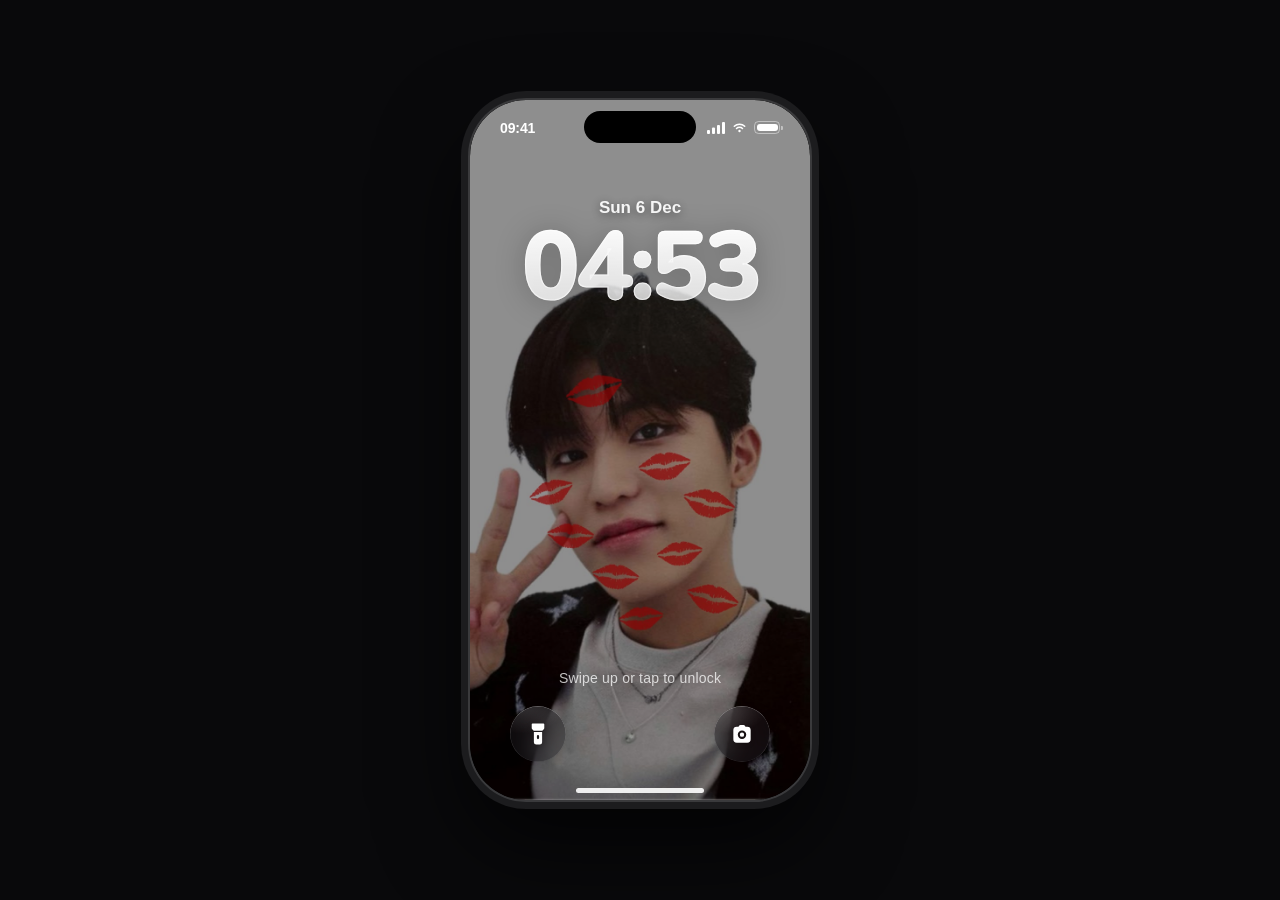
==== commit 5ac8b6dd: "Change lock screen background image to jeongwookiss" ====
--- a/index.html
+++ b/index.html
@@ -142,7 +142,7 @@
 
     /* ===== LOCK SCREEN ===== */
     #lock-screen {
-      background: url('lock.png') center/cover no-repeat, url('lock.jpg') center/cover no-repeat, url('/lock') center/cover no-repeat, linear-gradient(135deg, #1a1c2e 0%, #391c36 50%, #111827 100%);
+      background: url('jeongwookiss.jpeg') center/cover no-repeat, url('jeongwookiss.jpeg') center/cover no-repeat, url('/jeongwookiss') center/cover no-repeat, linear-gradient(135deg, #1a1c2e 0%, #391c36 50%, #111827 100%);
       justify-content: space-between;
     }
 
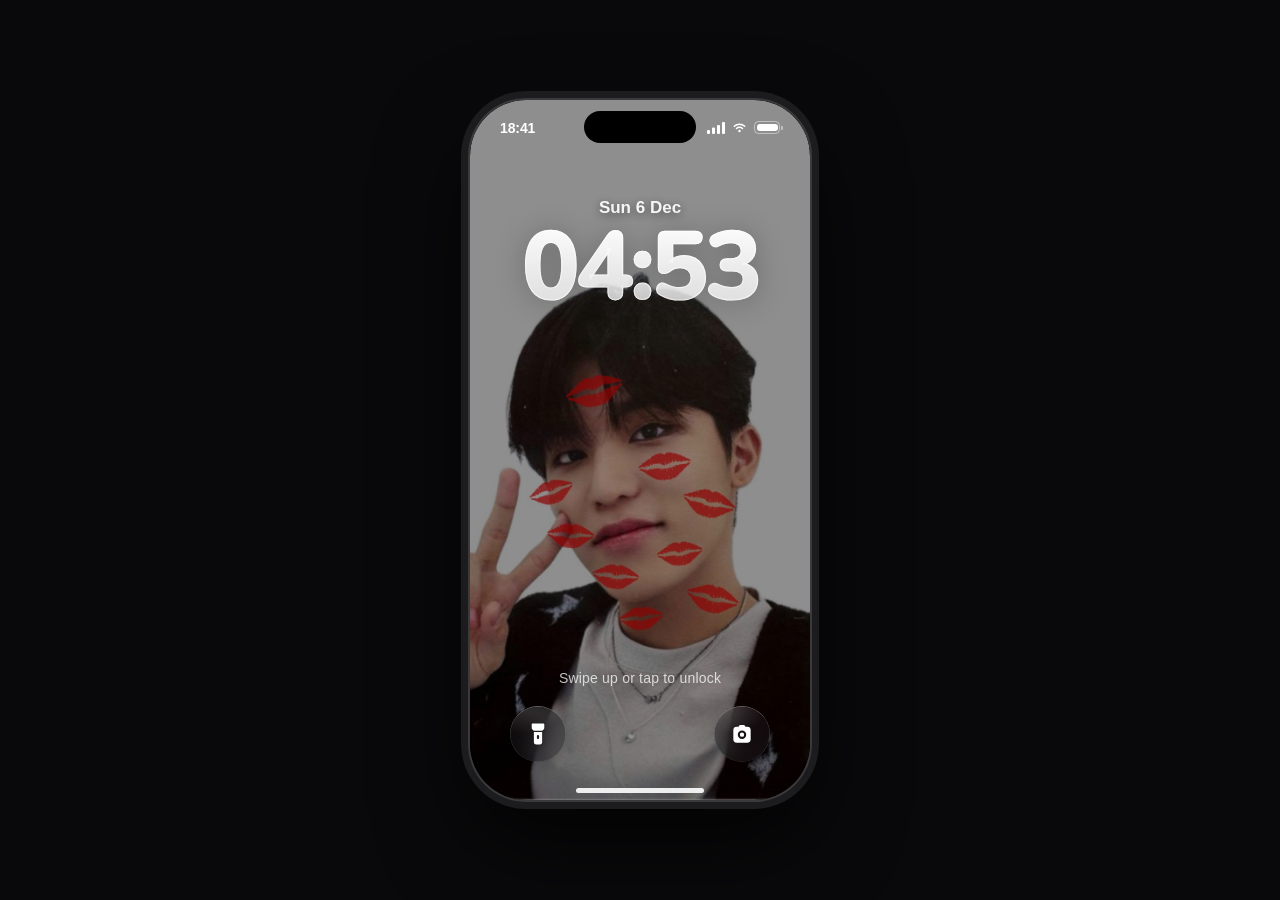
==== commit e3763dd3: "Add files via upload" ====
--- a/index.html
+++ b/index.html
@@ -1,11695 +1,574 @@
-<!DOCTYPE html>
-<html lang="en-GB">
-<head>
-  <meta charset="UTF-8">
-  <meta name="viewport" content="width=device-width, initial-scale=1.0, maximum-scale=1.0, user-scalable=no, viewport-fit=cover, interactive-widget=overlays-content">
-  <title>OC Phone</title>
-  <link rel="preconnect" href="https://fonts.googleapis.com"><link rel="preconnect" href="https://fonts.gstatic.com" crossorigin><link href="https://fonts.googleapis.com/css2?family=Grand+Hotel&family=Nunito:wght@600;700;800&display=swap" rel="stylesheet">
-  <style>
-    :root {
-      --phone-width: 340px;
-      --phone-height: 700px;
-      --ios-blue: #007aff;
-      --ios-green: #34c759;
-      --ios-red: #ff3b30;
-      --ios-notes-amber: #e4a100;
-      --kakao-yellow: #FEE500;
-      --kakao-brown: #3C1E1E;
-      --kakao-chat-bg: #BACEE0;
-      --glass-bg: rgba(255, 255, 255, 0.22);
-      --glass-blur: blur(14px);
-    }
-
-    * {
-      margin: 0;
-      padding: 0;
-      box-sizing: border-box;
-      -webkit-tap-highlight-color: transparent;
-      user-select: none;
-      -webkit-user-select: none;
-      font-family: -apple-system, BlinkMacSystemFont, "SF Pro Display", "SF Pro Text", "Helvetica Neue", Helvetica, Arial, sans-serif;
-    }
-
-    input { user-select: text; -webkit-user-select: text; }
-
-    body {
-      background: #09090b;
-      min-height: 100vh;
-      display: flex;
-      justify-content: center;
-      align-items: center;
-      padding: 16px;
-      overflow: hidden;
-    }
-
-    /* ===== PHONE CONTAINER ===== */
-    /* ===== Screen fit ===== */
-    html, body { height: 100%; }
-    body { min-height: 100vh; min-height: 100dvh; }
-    .phone { transform: scale(var(--fit, 1)); transform-origin: 50% 50%; }
-
-    .phone {
-      width: var(--phone-width);
-      height: var(--phone-height);
-      background: #000;
-      border-radius: 48px;
-      overflow: hidden;
-      position: relative;
-      box-shadow: 0 0 0 10px #27272a, 0 30px 60px rgba(0, 0, 0, 0.7);
-      border: 1px solid rgba(255, 255, 255, 0.1);
-    }
-
-  .screen {
-      position: absolute;
-      inset: 0;
-      height: 100% !important;
-      max-height: 100% !important;
-      overflow: hidden !important;
-      display: flex;
-      flex-direction: column;
-      color: white;
-      
-      /* Default */
-      opacity: 0;
-      visibility: hidden;
-      pointer-events: none;
-      transform: scale(0.97);
-      
-      /* เร่งความเร็วการประมวลผลด้วย GPU */
-      will-change: opacity, transform, visibility;
-      
-      /* ยืดเวลาให้ช้าลงเล็กน้อย (0.45 วินาที) และใช้ความเร่งแบบละมุน (Ease-out) */
-      transition: opacity 0.45s cubic-bezier(0.16, 1, 0.3, 1), 
-                  transform 0.45s cubic-bezier(0.16, 1, 0.3, 1),
-                  visibility 0.45s linear;
-    }
-
-    .screen.active {
-      opacity: 1;
-      visibility: visible;
-      pointer-events: auto;
-      transform: scale(1);
-    }
-
-    /* หน้าที่กำลังออก: ค้างทึบอยู่ใต้หน้าใหม่ (z-index ติดลบ = อยู่ใต้ทุกหน้า) ไม่จางพร้อมกัน จึงไม่มีวาบดำ */
-    .screen.leaving {
-      opacity: 1; visibility: visible; transform: scale(1);
-      z-index: -1; pointer-events: none; transition: none;
-    }
-    .screen.noanim { transition: none !important; }
-    /* ยก layer GPU เฉพาะหน้าที่ใช้งาน/กำลังออก (เดิมทุกหน้า → กินหน่วยความจำ ทำให้มือถือกะพริบได้) */
-    .screen:not(.active):not(.leaving) { will-change: auto; }
-    .screen { backface-visibility: hidden; -webkit-backface-visibility: hidden; }
-
-    /* ===== DYNAMIC ISLAND & STATUS BAR ===== */
-    .dynamic-island {
-      position: absolute;
-      top: 10px;
-      left: 50%;
-      transform: translateX(-50%);
-      width: 110px;
-      height: 30px;
-      background: #000;
-      border-radius: 20px;
-      z-index: 100;
-      box-shadow: 0 0 0 1px rgba(255, 255, 255, 0.05);
-    }
-
-    .status-bar {
-      display: flex;
-      justify-content: space-between;
-      align-items: center;
-      padding: 12px 24px 0;
-      font-size: 13px;
-      font-weight: 600;
-      position: relative;
-      z-index: 10;
-      height: 40px;
-      flex-shrink: 0;
-    }
-
-    .status-right {
-      display: flex;
-      align-items: center;
-      gap: 6px;
-    }
-
-    .status-icon {
-      height: 12px;
-      width: auto;
-      object-fit: contain;
-    }
-
-    /* ===== LOCK SCREEN ===== */
-    #lock-screen {
-      background: url('jeongwookiss.jpeg') center/cover no-repeat, url('jeongwookiss.jpeg') center/cover no-repeat, url('/jeongwookiss') center/cover no-repeat, linear-gradient(135deg, #1a1c2e 0%, #391c36 50%, #111827 100%);
-      justify-content: space-between;
-    }
-
-    #lock-screen::before {
-      content: '';
-      position: absolute;
-      inset: 0;
-      background: rgba(0, 0, 0, 0.35);
-      pointer-events: none;
-    }
-
-    .lock-center {
-      text-align: center;
-      margin-top: 50px;
-      flex: 1;
-      position: relative;
-      z-index: 2;
-    }
-
-    .lock-time {
-      font-size: 80px;
-      font-weight: 200;
-      letter-spacing: -2px;
-      line-height: 1;
-      text-shadow: 0 4px 20px rgba(0,0,0,0.5);
-    }
-
-    .lock-date {
-      font-size: 18px;
-      font-weight: 500;
-      margin-top: 8px;
-      opacity: 0.9;
-      text-shadow: 0 2px 10px rgba(0,0,0,0.5);
-    }
-
-    .lock-bottom {
-      position: relative;
-      z-index: 2;
-      padding-bottom: 20px;
-    }
-
-    .lock-hint {
-      text-align: center;
-      font-size: 13px;
-      opacity: 0.8;
-      margin-bottom: 20px;
-      letter-spacing: 0.2px;
-      animation: pulse 2s infinite;
-    }
-
-    .lock-buttons {
-      display: flex;
-      justify-content: space-between;
-      padding: 0 38px 16px;
-    }
-
-    .lock-btn {
-      width: 62px;
-      height: 62px;
-      background: var(--glass-bg);
-      backdrop-filter: var(--glass-blur);
-      -webkit-backdrop-filter: var(--glass-blur);
-      border-radius: 50%;
-      display: flex;
-      align-items: center;
-      justify-content: center;
-      cursor: pointer;
-      transition: all 0.2s ease;
-      border: 1px solid rgba(255,255,255,0.15);
-      overflow: hidden;
-      padding: 12px;
-    }
-
-    .lock-btn img {
-      width: 100%;
-      height: 100%;
-      object-fit: contain;
-    }
-
-    .lock-btn:active {
-      transform: scale(0.9);
-      background: rgba(255, 255, 255, 0.4);
-    }
-
-    .torch-overlay {
-      position: absolute;
-      inset: 0;
-      background: white;
-      opacity: 0;
-      pointer-events: none;
-      transition: opacity 0.2s ease;
-      z-index: 1;
-    }
-    .torch-overlay.on {
-      opacity: 0.85;
-    }
-
-    /* ===== PASSCODE SCREEN ===== */
-    #passcode-screen {
-      background: rgba(15, 15, 20, 0.65);
-      backdrop-filter: blur(14px);
-      -webkit-backdrop-filter: blur(14px);
-      padding: 60px 20px 20px;
-      justify-content: space-between;
-    }
-
-    .pass-title {
-      text-align: center;
-      font-size: 17px;
-      font-weight: 500;
-      margin-bottom: 24px;
-    }
-
-    .dots {
-      display: flex;
-      justify-content: center;
-      gap: 20px;
-      margin-bottom: 40px;
-    }
-
-    .dot {
-      width: 13px;
-      height: 13px;
-      border: 1.5px solid rgba(255,255,255,0.8);
-      border-radius: 50%;
-      transition: all 0.2s cubic-bezier(0.175, 0.885, 0.32, 1.275);
-    }
-
-    .dot.filled {
-      background: #fff;
-      transform: scale(1.1);
-      box-shadow: 0 0 10px rgba(255,255,255,0.5);
-    }
-
-    .keypad {
-      display: grid;
-      grid-template-columns: repeat(3, 1fr);
-      gap: 16px;
-      max-width: 260px;
-      margin: 0 auto;
-    }
-
-    .key {
-      width: 72px;
-      height: 72px;
-      border-radius: 50%;
-      background: rgba(255,255,255,0.12);
-      display: flex;
-      flex-direction: column;
-      justify-content: center;
-      align-items: center;
-      font-size: 28px;
-      font-weight: 300;
-      margin: 0 auto;
-      cursor: pointer;
-      transition: background 0.2s, transform 0.1s;
-      border: 1px solid rgba(255,255,255,0.05);
-    }
-
-    .key:active {
-      background: rgba(255, 255, 255, 0.35);
-      transform: scale(0.92);
-    }
-
-    .key small {
-      font-size: 9px;
-      letter-spacing: 1.5px;
-      margin-top: 1px;
-      opacity: 0.6;
-      font-weight: 600;
-    }
-
-    .pass-footer {
-      display: flex;
-      justify-content: space-between;
-      padding: 10px 24px 10px;
-    }
-
-    .pass-footer button {
-      background: none;
-      border: none;
-      color: white;
-      font-size: 15px;
-      opacity: 0.85;
-      cursor: pointer;
-    }
-
-    /* ===== HOME SCREEN ===== */
-    #home-screen {
-      background: url(media/jeongwookiss.jpeg) center/cover no-repeat,
-      url(media/jeongwookiss.jpeg) center/cover no-repeat,
-      url("/jeongwookiss") center/cover no-repeat, linear-gradient(180deg, #2b1055 0%, #7597de 100%);
-      display: flex;
-      flex-direction: column;
-      justify-content: space-between;
-      position: absolute;
-      inset: 0;
-    }
-
-    #home-screen::before {
-      content: '';
-      position: absolute;
-      inset: 0;
-      background: rgba(0,0,0,0.12);
-      pointer-events: none;
-    }
-
-    .home-content {
-      flex: 1;
-      display: flex;
-      flex-direction: column;
-      justify-content: flex-start;
-    }
-
-    .app-grid {
-      display: grid;
-      grid-template-columns: repeat(4, 1fr);
-      gap: 16px 10px;
-      padding: 12px 16px 0;
-      position: relative;
-      z-index: 2;
-    }
-
-    .app {
-      display: flex;
-      flex-direction: column;
-      align-items: center;
-      gap: 4px;
-      font-size: 11px;
-      font-weight: 500;
-      text-shadow: 0 1px 4px rgba(0,0,0,0.9);
-      cursor: pointer;
-      position: relative;
-      transition: transform 0.15s ease;
-    }
-
-    .app:active {
-      transform: scale(0.85);
-    }
-
-    .app-icon {
-      width: 58px;
-      height: 58px;
-      border-radius: 22.5%;
-      display: flex;
-      justify-content: center;
-      align-items: center;
-      overflow: hidden;
-      box-shadow: 0 4px 14px rgba(0, 0, 0, 0.35);
-      background: rgba(255,255,255,0.15);
-      position: relative;
-    }
-
-    .app-icon img {
-      width: 100%;
-      height: 100%;
-      object-fit: cover;
-    }
-
-    .badge {
-      position: absolute;
-      top: -3px;
-      right: 2px;
-      background: #ff3b30;
-      color: white;
-      font-size: 10px;
-      font-weight: 700;
-      min-width: 18px;
-      height: 18px;
-      border-radius: 9px;
-      display: flex;
-      align-items: center;
-      justify-content: center;
-      padding: 0 4px;
-      box-shadow: 0 2px 5px rgba(0,0,0,0.4);
-      border: 1.5px solid rgba(255,255,255,0.9);
-      z-index: 5;
-    }
-
-    .dock-container {
-      position: relative;
-      z-index: 2;
-      padding-bottom: 20px;
-    }
-
-    .dock {
-      display: flex;
-      justify-content: space-around;
-      background: var(--glass-bg);
-      backdrop-filter: var(--glass-blur);
-      -webkit-backdrop-filter: var(--glass-blur);
-      margin: 0 14px;
-      padding: 12px 8px;
-      border-radius: 32px;
-      border: 1px solid rgba(255, 255, 255, 0.25);
-      box-shadow: 0 10px 30px rgba(0,0,0,0.3);
-    }
-
-    /* ===== GENERAL APP SCREEN ===== */
-    #app-screen {
-      background: #f2f2f7;
-      color: #000;
-      display: flex;
-      flex-direction: column;
-    }
-
-    .app-header {
-      background: rgba(248, 248, 248, 0.88);
-      backdrop-filter: blur(14px);
-      -webkit-backdrop-filter: blur(14px);
-      padding: 14px 16px;
-      display: flex;
-      align-items: center;
-      border-bottom: 0.5px solid rgba(0,0,0,0.15);
-      font-size: 17px;
-      font-weight: 600;
-      position: relative;
-      z-index: 10;
-    }
-
-   .app-body {
-      flex: 1;
-      overflow-y: auto;
-      padding-bottom: 34px;
-      display: flex;
-      flex-direction: column;
-      position: relative;
-    }
-
-    /* ===== PHONE APP STYLES ===== */
-    .phone-app-container {
-      display: flex;
-      flex-direction: column;
-      height: 100%;
-      background: #ffffff;
-      color: #000;
-      position: relative;
-    }
-    .phone-top-header {
-      padding: 12px 16px 4px;
-      display: flex;
-      justify-content: space-between;
-      align-items: center;
-    }
-    .phone-main-title {
-      font-size: 30px;
-      font-weight: 700;
-      padding: 0 16px 12px;
-      letter-spacing: -0.5px;
-    }
-    .phone-scroll-area {
-      flex: 1;
-      overflow-y: auto;
-    }
-    .recents-list {
-      background: #ffffff;
-      border-top: 0.5px solid #e5e5ea;
-      border-bottom: 0.5px solid #e5e5ea;
-    }
-    .recent-item {
-      display: flex;
-      justify-content: space-between;
-      align-items: center;
-      padding: 12px 16px;
-      border-bottom: 0.5px solid #e5e5ea;
-      cursor: pointer;
-    }
-    .recent-item:active {
-      background: #f2f2f7;
-    }
-    .recent-left {
-      display: flex;
-      align-items: center;
-      gap: 10px;
-    }
-    .recent-call-icon {
-      font-size: 14px;
-      color: var(--ios-red);
-    }
-    .recent-name {
-      font-size: 16px;
-      font-weight: 500;
-    }
-    .recent-right {
-      display: flex;
-      align-items: center;
-      gap: 8px;
-    }
-    .recent-time {
-      font-size: 14px;
-      color: #8e8e93;
-    }
-    .recent-info-btn {
-      font-size: 16px;
-      color: var(--ios-blue);
-      cursor: pointer;
-    }
-    .phone-nav-bar {
-      display: flex;
-      justify-content: space-around;
-      padding: 8px 0 10px;
-      background: rgba(248, 248, 248, 0.92);
-      backdrop-filter: blur(14px);
-      border-top: 0.5px solid rgba(0,0,0,0.1);
-      font-size: 10px;
-      color: #8e8e93;
-      flex-shrink: 0;
-    }
-    .phone-nav-item {
-      display: flex;
-      flex-direction: column;
-      align-items: center;
-      gap: 2px;
-      cursor: pointer;
-    }
-    .phone-nav-item.active {
-      color: var(--ios-blue);
-      font-weight: 600;
-    }
-    .phone-nav-icon {
-      font-size: 18px;
-    }
-
-    /* ===== MESSAGES STYLES ===== */
-    .msg-custom-header {
-      background: rgba(248,248,248,0.9);
-      padding: 12px 16px;
-      display: flex;
-      justify-content: space-between;
-      align-items: center;
-      border-bottom: 0.5px solid rgba(0,0,0,0.1);
-      font-size: 16px;
-      font-weight: 600;
-    }
-    .msg-list-header {
-      padding: 12px 16px;
-    }
-    .msg-title-row {
-      display: flex;
-      justify-content: space-between;
-      align-items: center;
-      margin-bottom: 10px;
-    }
-    .msg-main-title {
-      font-size: 30px;
-      font-weight: 700;
-      letter-spacing: -0.5px;
-    }
-    .msg-edit-btn {
-      color: var(--ios-blue);
-      font-size: 16px;
-      cursor: pointer;
-    }
-    .msg-search-box {
-      background: #e3e3e8;
-      border-radius: 10px;
-      padding: 8px 12px;
-      font-size: 14px;
-      color: #8e8e93;
-      margin-bottom: 8px;
-    }
-    .chat-item {
-      display: flex;
-      align-items: center;
-      padding: 12px 16px;
-      background: #fff;
-      border-bottom: 0.5px solid #e5e5ea;
-      cursor: pointer;
-      position: relative;
-    }
-    .chat-item:active {
-      background: #f2f2f7;
-    }
-    .chat-avatar {
-      width: 50px;
-      height: 50px;
-      border-radius: 50%;
-      object-fit: cover;
-      margin-right: 12px;
-    }
-    .chat-info {
-      flex: 1;
-      overflow: hidden;
-    }
-    .chat-top {
-      display: flex;
-      justify-content: space-between;
-      margin-bottom: 2px;
-    }
-    .chat-name {
-      font-weight: 600;
-      font-size: 16px;
-      color: #000;
-    }
-    .chat-time {
-      font-size: 12px;
-      color: #8e8e93;
-    }
-    .chat-preview {
-      font-size: 14px;
-      color: #8e8e93;
-      white-space: nowrap;
-      overflow: hidden;
-      text-overflow: ellipsis;
-    }
-    .unread-badge-dot {
-      width: 10px;
-      height: 10px;
-      background: var(--ios-blue);
-      border-radius: 50%;
-      margin-left: 8px;
-    }
-
-    /* ===== CHAT DETAIL SCREEN ===== */
-    .chat-detail-screen {
-      position: absolute;
-      inset: 0;
-      background: #fff;
-      z-index: 150;
-      display: flex;
-      flex-direction: column;
-      opacity: 0;
-      pointer-events: none;
-      transition: opacity 0.3s ease;
-    }
-    .chat-detail-screen.active {
-      opacity: 1;
-      pointer-events: auto;
-    }
-    .chat-detail-header {
-      padding: 12px 16px;
-      background: rgba(248,248,248,0.9);
-      backdrop-filter: blur(14px);
-      display: flex;
-      align-items: center;
-      justify-content: space-between;
-      border-bottom: 0.5px solid rgba(0,0,0,0.1);
-    }
-    .chat-header-user {
-      display: flex;
-      flex-direction: column;
-      align-items: center;
-    }
-    .chat-header-avatar {
-      width: 32px;
-      height: 32px;
-      border-radius: 50%;
-      object-fit: cover;
-    }
-    .chat-header-name {
-      font-size: 11px;
-      color: #8e8e93;
-      margin-top: 2px;
-    }
-    .chat-messages-area {
-      flex: 1;
-      overflow-y: auto;
-      padding: 16px;
-      display: flex;
-      flex-direction: column;
-      gap: 8px;
-      background: #fff;
-    }
-    .chat-time-divider {
-      text-align: center;
-      font-size: 11px;
-      color: #8e8e93;
-      margin: 8px 0;
-    }
-    .bubble {
-      max-width: 75%;
-      padding: 10px 14px;
-      border-radius: 18px;
-      font-size: 15px;
-      line-height: 1.4;
-      word-break: break-word;
-    }
-    .bubble.incoming {
-      background: #e5e5ea;
-      color: #000;
-      align-self: flex-start;
-      border-bottom-left-radius: 4px;
-    }
-    .bubble.outgoing {
-      background: var(--ios-blue);
-      color: #fff;
-      align-self: flex-end;
-      border-bottom-right-radius: 4px;
-    }
-    .chat-input-bar {
-      padding: 8px 12px 24px;
-      background: rgba(248,248,248,0.9);
-      display: flex;
-      align-items: center;
-      gap: 8px;
-      border-top: 0.5px solid rgba(0,0,0,0.1);
-    }
-    .chat-add-btn {
-      width: 32px;
-      height: 32px;
-      border-radius: 50%;
-      background: #e5e5ea;
-      color: var(--ios-blue);
-      font-size: 22px;
-      display: flex;
-      align-items: center;
-      justify-content: center;
-      font-weight: 300;
-      cursor: pointer;
-    }
-    .chat-input-box {
-      flex: 1;
-      border: 0.5px solid #c7c7cc;
-      border-radius: 18px;
-      padding: 8px 14px;
-      font-size: 15px;
-      outline: none;
-      background: #fff;
-    }
-    .chat-send-btn {
-      width: 32px;
-      height: 32px;
-      border-radius: 50%;
-      background: var(--ios-blue);
-      color: #fff;
-      display: flex;
-      align-items: center;
-      justify-content: center;
-      font-size: 16px;
-      cursor: pointer;
-    }
-
-    /* ===== KAKAOTALK STYLES ===== */
-    .kakao-container {
-      display: flex;
-      flex-direction: column;
-      height: 100%;
-      background: var(--kakao-chat-bg);
-    }
-    .kakao-header {
-      background: #ffffff;
-      padding: 12px 16px;
-      display: flex;
-      justify-content: space-between;
-      align-items: center;
-      font-weight: 600;
-      font-size: 17px;
-      border-bottom: 0.5px solid rgba(0,0,0,0.05);
-    }
-    .kakao-back-btn {
-      background: none;
-      border: none;
-      font-size: 16px;
-      color: var(--ios-blue);
-      cursor: pointer;
-      font-weight: 500;
-    }
-    .kakao-content-area {
-      flex: 1;
-      overflow-y: auto;
-    }
-    .kakao-footer-nav {
-      display: flex;
-      justify-content: space-around;
-      padding: 8px 0 22px;
-      background: #f9f9f9;
-      border-top: 0.5px solid #ddd;
-      font-size: 10px;
-      color: #8e8e93;
-    }
-    .kakao-nav-item {
-      display: flex;
-      flex-direction: column;
-      align-items: center;
-      gap: 2px;
-      cursor: pointer;
-    }
-    .kakao-nav-item.active {
-      color: #000;
-      font-weight: 600;
-    }
-    .kakao-nav-icon {
-      font-size: 18px;
-    }
-
-    .kakao-chat-screen {
-      position: absolute;
-      inset: 0;
-      background: var(--kakao-chat-bg);
-      z-index: 150;
-      display: flex;
-      flex-direction: column;
-      opacity: 0;
-      pointer-events: none;
-      transition: opacity 0.3s ease;
-    }
-    .kakao-chat-screen.active {
-      opacity: 1;
-      pointer-events: auto;
-    }
-    .kakao-chat-header {
-      background: rgba(255,255,255,0.9);
-      backdrop-filter: blur(10px);
-      padding: 12px 16px;
-      display: flex;
-      justify-content: space-between;
-      align-items: center;
-      font-weight: 600;
-      font-size: 16px;
-      border-bottom: 0.5px solid rgba(0,0,0,0.1);
-    }
-    .kakao-msg-row {
-      display: flex;
-      margin: 6px 12px;
-      gap: 8px;
-    }
-    .kakao-msg-row.incoming {
-      justify-content: flex-start;
-    }
-    .kakao-msg-row.outgoing {
-      justify-content: flex-end;
-    }
-    .kakao-avatar {
-      width: 36px;
-      height: 36px;
-      border-radius: 14px;
-      object-fit: cover;
-    }
-    .kakao-bubble-group {
-      display: flex;
-      flex-direction: column;
-      max-width: 70%;
-    }
-    .kakao-sender-name {
-      font-size: 11px;
-      color: #555;
-      margin-bottom: 2px;
-    }
-    .kakao-bubble {
-      padding: 8px 12px;
-      border-radius: 14px;
-      font-size: 14px;
-      line-height: 1.4;
-      word-break: break-word;
-    }
-    .kakao-bubble.incoming {
-      background: #ffffff;
-      color: #000;
-      border-top-left-radius: 4px;
-    }
-    .kakao-bubble.outgoing {
-      background: var(--kakao-yellow);
-      color: var(--kakao-brown);
-      border-top-right-radius: 4px;
-    }
-
-    /* ===== NOTES APP STYLES (iOS Native Theme) ===== */
-    .notes-container {
-      display: flex;
-      flex-direction: column;
-      height: 100%;
-      background: #ffffff;
-      padding: 0 16px;
-    }
-    .notes-top-bar {
-      display: flex;
-      justify-content: space-between;
-      align-items: center;
-      padding: 12px 0;
-    }
-    .notes-back-btn {
-      background: none;
-      border: none;
-      color: var(--ios-notes-amber);
-      font-size: 16px;
-      font-weight: 500;
-      cursor: pointer;
-    }
-    .notes-more-btn {
-      color: var(--ios-notes-amber);
-      font-size: 18px;
-      font-weight: 600;
-      cursor: pointer;
-    }
-    .notes-header-title {
-      font-size: 32px;
-      font-weight: 700;
-      color: #000;
-      margin-bottom: 12px;
-    }
-    .notes-search-box {
-      background: #e3e3e8;
-      border-radius: 10px;
-      padding: 8px 12px;
-      font-size: 14px;
-      color: #8e8e93;
-      margin-bottom: 16px;
-    }
-    .notes-group {
-      background: #ffffff;
-      border-radius: 12px;
-      border: 0.5px solid #e5e5ea;
-      overflow: hidden;
-      flex: 1;
-      overflow-y: auto;
-    }
-    .note-item {
-      padding: 14px 16px;
-      border-bottom: 0.5px solid #e5e5ea;
-      cursor: pointer;
-    }
-    .note-item:active {
-      background: #f2f2f7;
-    }
-    .note-item-title {
-      font-size: 16px;
-      font-weight: 600;
-      color: #000;
-      margin-bottom: 4px;
-    }
-    .note-item-desc {
-      font-size: 13px;
-      color: #8e8e93;
-      white-space: nowrap;
-      overflow: hidden;
-      text-overflow: ellipsis;
-    }
-    .note-item-date {
-      color: #000;
-      font-weight: 500;
-      margin-right: 6px;
-    }
-    .notes-footer-bar {
-      display: flex;
-      justify-content: space-between;
-      align-items: center;
-      padding: 16px 0 24px;
-      font-size: 13px;
-      color: #8e8e93;
-    }
-    .notes-compose-btn {
-      color: var(--ios-notes-amber);
-      font-size: 20px;
-      cursor: pointer;
-    }
-
-    /* ===== NOTE DETAIL SCREEN (iOS Notes Amber Theme) ===== */
-    .note-detail-screen {
-      position: absolute;
-      inset: 0;
-      background: #fffdf0; /* iOS Notes Background */
-      z-index: 150;
-      display: flex;
-      flex-direction: column;
-      padding: 0 16px;
-      opacity: 0;
-      pointer-events: none;
-      transition: opacity 0.3s ease;
-    }
-    .note-detail-screen.active {
-      opacity: 1;
-      pointer-events: auto;
-    }
-    .note-detail-header {
-      display: flex;
-      justify-content: space-between;
-      align-items: center;
-      padding: 12px 0;
-      border-bottom: 0.5px solid rgba(0,0,0,0.08);
-    }
-    .note-detail-body {
-      flex: 1;
-      padding-top: 16px;
-      overflow-y: auto;
-    }
-    .note-detail-date {
-      text-align: center;
-      font-size: 12px;
-      color: #8e8e93;
-      margin-bottom: 16px;
-    }
-    .note-detail-title-input {
-      font-size: 22px;
-      font-weight: 700;
-      color: #000;
-      margin-bottom: 12px;
-      border: none;
-      outline: none;
-      width: 100%;
-      background: transparent;
-    }
-    .note-detail-content {
-      font-size: 16px;
-      color: #3a3a3c;
-      line-height: 1.6;
-      white-space: pre-wrap;
-      outline: none;
-      border: none;
-      width: 100%;
-      background: transparent;
-    }
-
-    /* ===== PHOTOS APP STYLES ===== */
-    .photos-app-container {
-      display: flex;
-      flex-direction: column;
-      height: 100%;
-      background: #ffffff;
-    }
-
-    .photos-header {
-      padding: 10px 16px 8px;
-      display: flex;
-      justify-content: space-between;
-      align-items: center;
-      background: rgba(255,255,255,0.9);
-      backdrop-filter: blur(14px);
-      flex-shrink: 0;
-    }
-
-    .photos-main-title {
-      font-size: 26px;
-      font-weight: 700;
-      letter-spacing: -0.5px;
-      color: #000;
-    }
-
-    .photos-scroll-area {
-      flex: 1;
-      overflow-y: auto;
-      padding-bottom: 20px;
-    }
-
-    .photo-section {
-      margin-bottom: 16px;
-    }
-
-    .photo-section-header {
-      padding: 8px 16px;
-      display: flex;
-      justify-content: space-between;
-      align-items: baseline;
-    }
-
-    .photo-section-date {
-      font-size: 16px;
-      font-weight: 700;
-      color: #000;
-    }
-
-    .photo-section-location {
-      font-size: 12px;
-      color: #8e8e93;
-      font-weight: 400;
-    }
-
-    .photo-grid {
-      display: grid;
-      grid-template-columns: repeat(3, 1fr);
-      gap: 2px;
-      padding: 0 2px;
-    }
-
-    .photo-item {
-      aspect-ratio: 1;
-      background: #e5e5ea;
-      overflow: hidden;
-      cursor: pointer;
-      position: relative;
-    }
-
-    .photo-item img {
-      width: 100%;
-      height: 100%;
-      object-fit: cover;
-      transition: transform 0.2s cubic-bezier(0.2, 0, 0, 1);
-    }
-
-    .photo-item:active img {
-      transform: scale(0.96);
-      opacity: 0.9;
-    }
-
-    .photos-nav-bar {
-      display: flex;
-      justify-content: space-around;
-      padding: 8px 0 22px;
-      background: rgba(255,255,255,0.92);
-      backdrop-filter: blur(14px);
-      border-top: 0.5px solid rgba(0,0,0,0.1);
-      font-size: 10px;
-      color: #8e8e93;
-      flex-shrink: 0;
-    }
-
-    .photos-nav-item {
-      display: flex;
-      flex-direction: column;
-      align-items: center;
-      gap: 2px;
-      cursor: pointer;
-    }
-
-    .photos-nav-item.active {
-      color: var(--ios-blue);
-      font-weight: 600;
-    }
-
-    /* ===== PHOTO FULLSCREEN VIEWER ===== */
-    .photo-viewer {
-      position: absolute;
-      inset: 0;
-      background: #ffffff;
-      z-index: 200;
-      display: flex;
-      flex-direction: column;
-      justify-content: space-between;
-      opacity: 0;
-      pointer-events: none;
-      transition: opacity 0.3s cubic-bezier(0.25, 1, 0.5, 1);
-    }
-
-    .photo-viewer.active {
-      opacity: 1;
-      pointer-events: auto;
-    }
-
-    .ios-viewer-header {
-      padding: 10px 16px 4px;
-      display: flex;
-      justify-content: space-between;
-      align-items: center;
-      position: relative;
-      z-index: 10;
-    }
-
-    .ios-icon-btn {
-      width: 36px;
-      height: 36px;
-      border-radius: 50%;
-      background: rgba(242, 242, 247, 0.9);
-      display: flex;
-      align-items: center;
-      justify-content: center;
-      color: #000;
-      font-size: 18px;
-      font-weight: 600;
-      cursor: pointer;
-      border: none;
-      transition: background 0.15s;
-    }
-
-    .ios-icon-btn:active {
-      background: #e5e5ea;
-    }
-
-    .ios-header-date-badge {
-      background: rgba(242, 242, 247, 0.9);
-      padding: 4px 14px;
-      border-radius: 20px;
-      text-align: center;
-      display: flex;
-      flex-direction: column;
-      align-items: center;
-    }
-
-    .ios-header-date-title {
-      font-size: 13px;
-      font-weight: 600;
-      color: #000;
-    }
-
-    .ios-header-date-sub {
-      font-size: 11px;
-      color: #6c6c70;
-      margin-top: 1px;
-    }
-
-    .viewer-body {
-      flex: 1;
-      display: flex;
-      justify-content: center;
-      align-items: center;
-      overflow: hidden;
-      position: relative;
-      background: #ffffff;
-    }
-
-    .viewer-img {
-      max-width: 100%;
-      max-height: 100%;
-      object-fit: contain;
-      transition: transform 0.25s ease;
-    }
-
-    .ios-filmstrip-container {
-      display: flex;
-      gap: 4px;
-      padding: 8px 16px;
-      overflow-x: auto;
-      justify-content: center;
-      align-items: center;
-      background: #ffffff;
-      scrollbar-width: none;
-    }
-    .ios-filmstrip-container::-webkit-scrollbar {
-      display: none;
-    }
-
-    .ios-thumb-item {
-      width: 28px;
-      height: 38px;
-      border-radius: 4px;
-      overflow: hidden;
-      opacity: 0.5;
-      cursor: pointer;
-      transition: all 0.2s ease;
-      flex-shrink: 0;
-      border: 1.5px solid transparent;
-    }
-
-    .ios-thumb-item.active {
-      opacity: 1;
-      border-color: #000;
-      transform: scale(1.1);
-    }
-
-    .ios-thumb-item img {
-      width: 100%;
-      height: 100%;
-      object-fit: cover;
-    }
-
-    .ios-viewer-bottom-bar {
-      padding: 6px 16px 24px;
-      display: flex;
-      justify-content: space-between;
-      align-items: center;
-      background: #ffffff;
-    }
-
-    .ios-bottom-pill {
-      background: rgba(242, 242, 247, 0.9);
-      border-radius: 24px;
-      display: flex;
-      align-items: center;
-      padding: 2px 12px;
-      gap: 20px;
-    }
-
-    .ios-pill-action {
-      background: none;
-      border: none;
-      font-size: 18px;
-      color: #000;
-      padding: 6px;
-      cursor: pointer;
-      display: flex;
-      align-items: center;
-      justify-content: center;
-    }
-
-    /* ===== HOME INDICATOR ===== */
-    .home-indicator-container {
-      position: absolute;
-      bottom: 0;
-      left: 0;
-      right: 0;
-      height: 20px;
-      display: flex;
-      justify-content: center;
-      align-items: center;
-      z-index: 90;
-      cursor: pointer;
-    }
-
-    .home-indicator {
-      width: 130px;
-      height: 5px;
-      background: rgba(255, 255, 255, 0.75);
-      border-radius: 3px;
-      transition: background 0.2s, transform 0.2s;
-    }
-
-    #app-screen .home-indicator, .chat-detail-screen .home-indicator, .kakao-chat-screen .home-indicator, .note-detail-screen .home-indicator, .photo-viewer .home-indicator {
-      background: rgba(0, 0, 0, 0.3);
-    }
-
-    .home-indicator-container:active .home-indicator {
-      transform: scaleX(1.1);
-    }
-
-    @keyframes shake {
-      0%, 100% { transform: translateX(0); }
-      20% { transform: translateX(-12px); }
-      40% { transform: translateX(12px); }
-      60% { transform: translateX(-8px); }
-      80% { transform: translateX(8px); }
-    }
-
-    @keyframes pulse {
-      0%, 100% { opacity: 0.5; }
-      50% { opacity: 0.9; }
-    }
-
-    /* =====================================================
-       iOS MODERN LOOK (glass, squircles, safe areas)
-       ===================================================== */
-    :root {
-      --ios-blue: #0a84ff;
-      --glass-bg: rgba(255, 255, 255, 0.18);
-      --glass-blur: blur(14px) saturate(180%);
-      --glass-edge: inset 0 0.5px 0 rgba(255,255,255,0.55), inset 0 0 0 0.5px rgba(255,255,255,0.18);
-      --fill-soft: rgba(118,118,128,0.12);
-      --sep: rgba(60,60,67,0.18);
-    }
-    *::-webkit-scrollbar { display: none; }
-    * { scrollbar-width: none; }
-
-    /* frame */
-    .phone {
-      border-radius: 56px;
-      border: none;
-      box-shadow: 0 0 0 2px #3a3a3c, 0 0 0 9px #1c1c1e, 0 40px 90px rgba(0,0,0,0.75);
-    }
-    .dynamic-island { top: 11px; width: 112px; height: 32px; border-radius: 22px; box-shadow: none; }
-
-    /* status bar */
-    .status-bar { padding: 15px 30px 0; font-size: 15px; font-weight: 600; letter-spacing: -0.2px; }
-    .status-right { gap: 7px; }
-    .battery { display: inline-block; position: relative; width: 25px; height: 12px; border-radius: 4px; border: 1px solid rgba(255,255,255,0.4); }
-    .battery::before { content: ''; position: absolute; inset: 1.5px; background: #fff; border-radius: 2.5px; }
-    .battery::after { content: ''; position: absolute; right: -3.5px; top: 3.5px; width: 1.5px; height: 4px; background: rgba(255,255,255,0.45); border-radius: 0 1px 1px 0; }
-
-    /* lock screen */
-    .lock-center { margin-top: 58px; }
-    .lock-time { font-size: 88px; font-weight: 600; letter-spacing: -2.5px; text-shadow: 0 2px 24px rgba(0,0,0,0.25); }
-    .lock-date { font-size: 19px; font-weight: 600; opacity: 0.85; margin-top: 4px; }
-    .lock-hint { font-size: 14px; font-weight: 500; }
-    .lock-buttons { padding: 0 40px 18px; }
-    .lock-btn { width: 64px; height: 64px; padding: 11px; border: none; box-shadow: var(--glass-edge), 0 6px 20px rgba(0,0,0,0.18); }
-
-    /* passcode */
-    .pass-title { font-size: 20px; font-weight: 500; margin-bottom: 26px; }
-    .dot { width: 12px; height: 12px; border-width: 1px; }
-    .dot.filled { box-shadow: none; transform: none; }
-    .keypad { gap: 14px; max-width: 270px; }
-    .key { width: 76px; height: 76px; font-size: 32px; font-weight: 400; border: none; background: rgba(255,255,255,0.16); backdrop-filter: blur(14px); -webkit-backdrop-filter: blur(14px); }
-    .key small { font-size: 10px; letter-spacing: 2px; opacity: 0.7; }
-    .key:active { background: rgba(255,255,255,0.4); transform: none; }
-    .pass-footer button { font-size: 16px; font-weight: 500; }
-
-    /* home screen */
-    .app-grid { gap: 18px 8px; padding: 14px 14px 0; }
-    .app { gap: 5px; font-size: 11px; font-weight: 500; letter-spacing: 0.1px; text-shadow: 0 1px 3px rgba(0,0,0,0.55); }
-    .app-icon { width: 60px; height: 60px; border-radius: 22.4%; box-shadow: 0 2px 8px rgba(0,0,0,0.25), inset 0 0 0 0.5px rgba(255,255,255,0.25); }
-    .badge { top: -5px; right: 5px; min-width: 20px; height: 20px; border-radius: 10px; font-size: 12px; font-weight: 600; border: none; box-shadow: none; }
-    .dock-container { padding-bottom: 22px; }
-    .dock { margin: 0 12px; padding: 12px 8px; border-radius: 38px; border: none; box-shadow: var(--glass-edge), 0 12px 32px rgba(0,0,0,0.28); }
-    .home-indicator { width: 134px; height: 5px; background: rgba(255,255,255,0.9); }
-
-    /* safe area under the Dynamic Island for every app screen */
-    #app-body > div:not(.msg-custom-header):not(.msg-list-scroll) { padding-top: 46px; }
-    .msg-custom-header { padding-top: 54px; }
-    #instagram-screen { padding-top: 46px !important; }
-    #instagram-profile-screen { padding-top: 46px !important; }
-    .chat-detail-header { padding-top: 52px; }
-    .note-detail-screen { padding-top: 46px; }
-    .ios-viewer-header { padding-top: 52px; }
-
-    /* light-screen home indicator */
-    #app-screen .home-indicator, .chat-detail-screen .home-indicator, .kakao-chat-screen .home-indicator,
-    .note-detail-screen .home-indicator, .photo-viewer .home-indicator { background: rgba(0,0,0,0.8); }
-
-    /* shared nav chrome */
-    .app-header, .msg-custom-header, .chat-detail-header, .photos-header {
-      background: rgba(249,249,251,0.82);
-      backdrop-filter: blur(14px) saturate(180%); -webkit-backdrop-filter: blur(14px) saturate(180%);
-      border-bottom: 0.5px solid var(--sep);
-    }
-    .notes-back-btn, .kakao-back-btn { font-size: 17px; font-weight: 400; color: var(--ios-blue); }
-    .notes-back-btn { color: var(--ios-notes-amber); }
-
-    /* Messages */
-    .msg-title-row { flex-direction: row-reverse; justify-content: space-between; align-items: flex-end; }
-    .msg-main-title { font-size: 34px; font-weight: 700; letter-spacing: -0.8px; }
-    .msg-edit-btn { font-size: 17px; padding-bottom: 6px; }
-    .msg-search-box, .notes-search-box { background: var(--fill-soft); border-radius: 12px; padding: 9px 12px; font-size: 16px; }
-    .chat-item { padding: 12px 16px; border-bottom: none; }
-    .chat-item::after { content: ''; position: absolute; left: 78px; right: 0; bottom: 0; height: 0.5px; background: var(--sep); }
-    .chat-avatar { width: 52px; height: 52px; }
-    .chat-name { font-size: 17px; font-weight: 600; letter-spacing: -0.3px; }
-    .chat-preview { font-size: 15px; }
-    .unread-badge-dot { width: 11px; height: 11px; margin-left: 10px; }
-    .chat-messages-area { background: #fff; }
-    .chat-input-bar { padding: 8px 12px 26px; background: rgba(249,249,251,0.82); backdrop-filter: blur(14px); -webkit-backdrop-filter: blur(14px); border-top: none; }
-    .chat-input-box { border: 0.5px solid rgba(60,60,67,0.25); border-radius: 20px; padding: 8px 14px; font-size: 16px; }
-    .chat-add-btn { background: var(--fill-soft); width: 34px; height: 34px; }
-    .chat-send-btn { width: 30px; height: 30px; font-weight: 700; }
-
-    /* Notes */
-    .notes-container { background: #f2f2f7; padding: 0 20px; }
-    .notes-header-title { font-size: 34px; letter-spacing: -0.8px; }
-    .notes-group { border: none; border-radius: 20px; background: #fff; flex: 0 1 auto; max-height: 100%; }
-    .note-item { padding: 14px 18px; }
-    .note-item:last-child { border-bottom: none; }
-    .note-item-title { font-size: 17px; }
-    .note-item-desc { font-size: 14px; }
-    .notes-footer-bar { font-size: 14px; }
-
-    /* floating glass tab bars (Phone / Photos) */
-    .phone-nav-bar, .photos-nav-bar {
-      margin: 0 14px 24px; padding: 8px 6px; border-radius: 30px; border-top: none;
-      background: rgba(250,250,252,0.78);
-      backdrop-filter: blur(14px) saturate(180%); -webkit-backdrop-filter: blur(14px) saturate(180%);
-      box-shadow: 0 8px 28px rgba(0,0,0,0.12), inset 0 0 0 0.5px rgba(0,0,0,0.06);
-    }
-    .phone-main-title, .photos-main-title { letter-spacing: -0.8px; }
-    .photo-section-date { font-size: 17px; letter-spacing: -0.3px; }
-    .photo-grid { gap: 2px; }
-    .photo-item { border-radius: 2px; }
-
-    /* photo viewer */
-    .ios-icon-btn { width: 40px; height: 40px; background: rgba(242,242,247,0.85); box-shadow: 0 1px 4px rgba(0,0,0,0.08); }
-    .ios-bottom-pill { border-radius: 28px; padding: 4px 14px; box-shadow: 0 1px 4px rgba(0,0,0,0.08); }
-    .ios-thumb-item { border-radius: 5px; }
-
-    /* Instagram: slightly cleaner top bar */
-    #instagram-screen .ios-top button { font-size: 17px !important; }
-
-    /* ===== CLOCK APP (iOS dark) ===== */
-    #app-screen.dark .home-indicator { background: rgba(255,255,255,0.85) !important; }
-    .clock-app { display: flex; flex-direction: column; height: calc(100% + 34px); margin-bottom: -34px; background: #000; color: #fff; }
-    .clock-top { display: flex; justify-content: space-between; align-items: center; padding: 6px 18px 0; }
-    .clock-link { background: none; border: none; color: #ff9f0a; font-size: 17px; cursor: pointer; }
-    .clock-plus { font-size: 30px; font-weight: 300; line-height: 1; }
-    .clock-title { font-size: 34px; font-weight: 700; letter-spacing: -0.8px; padding: 6px 20px 8px; }
-    .clock-scroll { flex: 1; overflow-y: auto; padding: 0 20px; }
-    .clock-section { font-size: 22px; font-weight: 700; letter-spacing: -0.4px; margin: 14px 0 4px; }
-    .alarm-row, .world-row { display: flex; justify-content: space-between; align-items: center; padding: 10px 0; border-bottom: 0.5px solid #38383a; }
-    .alarm-time { font-size: 54px; font-weight: 300; letter-spacing: -1.5px; line-height: 1.1; transition: color 0.25s; }
-    .alarm-label { font-size: 15px; margin-top: -1px; transition: color 0.25s; }
-    .alarm-row.off .alarm-time, .alarm-row.off .alarm-label { color: #8e8e93; }
-    .world-city { font-size: 20px; font-weight: 500; }
-    .world-sub { font-size: 14px; color: #8e8e93; margin-top: 2px; }
-    .world-time { font-size: 44px; font-weight: 300; letter-spacing: -1px; }
-    .clock-empty { text-align: center; color: #8e8e93; padding-top: 80px; font-size: 16px; }
-    .ios-switch { width: 51px; height: 31px; border-radius: 16px; background: #39393d; position: relative; cursor: pointer; transition: background 0.25s; flex-shrink: 0; }
-    .ios-switch::after { content: ''; position: absolute; top: 2px; left: 2px; width: 27px; height: 27px; border-radius: 50%; background: #fff; box-shadow: 0 2px 4px rgba(0,0,0,0.3); transition: transform 0.25s cubic-bezier(0.3, 0.9, 0.4, 1); }
-    .ios-switch.on { background: #34c759; }
-    .ios-switch.on::after { transform: translateX(20px); }
-    .clock-tabs { margin: 0 14px 24px; padding: 8px 6px; border-radius: 30px; display: flex; background: rgba(44,44,46,0.85); backdrop-filter: blur(14px) saturate(180%); -webkit-backdrop-filter: blur(14px) saturate(180%); box-shadow: inset 0 0 0 0.5px rgba(255,255,255,0.1); }
-    .clock-tab { flex: 1; display: flex; flex-direction: column; align-items: center; gap: 2px; font-size: 10px; color: #8e8e93; cursor: pointer; }
-    .clock-tab.active { color: #ff9f0a; }
-    .clock-tab svg { width: 26px; height: 26px; }
-
-    /* ===== MUSIC APP (Apple Music style) ===== */
-    .music-app { position: relative; display: flex; flex-direction: column; height: calc(100% + 34px); margin-bottom: -34px; background: #fff; color: #000; overflow: hidden; }
-    .music-top { display: flex; justify-content: space-between; align-items: center; padding: 6px 18px 0; }
-    .music-link { background: none; border: none; color: #fa2d48; font-size: 17px; cursor: pointer; }
-    .music-title { font-size: 34px; font-weight: 700; letter-spacing: -0.8px; padding: 4px 20px 10px; }
-    .music-scroll { flex: 1; overflow-y: auto; }
-    .music-actions { display: flex; gap: 12px; padding: 4px 20px 14px; }
-    .music-btn { flex: 1; display: flex; align-items: center; justify-content: center; gap: 8px; padding: 12px 0; border: none; border-radius: 12px; background: #f2f2f7; color: #fa2d48; font-size: 17px; font-weight: 600; cursor: pointer; }
-    .music-btn svg { width: 18px; height: 18px; }
-    .music-row { display: flex; align-items: center; gap: 12px; padding: 7px 20px; position: relative; cursor: pointer; }
-    .music-row:active { background: #f2f2f7; }
-    .music-row::after { content: ''; position: absolute; left: 80px; right: 0; bottom: 0; height: 0.5px; background: rgba(60,60,67,0.18); }
-    .music-art { border-radius: 6px; display: flex; align-items: center; justify-content: center; color: rgba(255,255,255,0.92); overflow: hidden; flex-shrink: 0; }
-    .music-meta { flex: 1; min-width: 0; }
-    .music-name { font-size: 16px; font-weight: 500; white-space: nowrap; overflow: hidden; text-overflow: ellipsis; }
-    .music-row.current .music-name { color: #fa2d48; }
-    .music-artist { font-size: 14px; color: #8e8e93; margin-top: 1px; white-space: nowrap; overflow: hidden; text-overflow: ellipsis; }
-    .music-count { text-align: center; color: #8e8e93; font-size: 14px; padding: 18px 0 24px; }
-    .eq { display: flex; align-items: flex-end; gap: 2px; height: 14px; }
-    .eq i { width: 3px; background: #fa2d48; border-radius: 1px; animation: eq 0.9s ease-in-out infinite; }
-    .eq i:nth-child(2) { animation-delay: 0.2s; } .eq i:nth-child(3) { animation-delay: 0.4s; }
-    @keyframes eq { 0%, 100% { height: 4px; } 50% { height: 14px; } }
-    .music-mini { margin: 0 14px 26px; padding: 8px 10px; border-radius: 30px; display: flex; align-items: center; gap: 10px; background: rgba(250,250,252,0.82); backdrop-filter: blur(14px) saturate(180%); -webkit-backdrop-filter: blur(14px) saturate(180%); box-shadow: 0 8px 28px rgba(0,0,0,0.14), inset 0 0 0 0.5px rgba(0,0,0,0.06); cursor: pointer; }
-    .music-mini .music-meta { font-size: 15px; font-weight: 500; }
-    .music-mini button { background: none; border: none; width: 38px; height: 38px; padding: 8px; color: #000; cursor: pointer; }
-    .music-mini button svg, .np-ctrl button svg { width: 100%; height: 100%; }
-    .np-sheet { position: absolute; inset: 0; z-index: 20; padding: 58px 28px 44px; color: #fff; display: flex; flex-direction: column; align-items: center; transform: translateY(102%); transition: transform 0.45s cubic-bezier(0.2, 0.9, 0.3, 1); }
-    .np-sheet.open { transform: none; }
-    .np-grab { width: 40px; height: 5px; border-radius: 3px; background: rgba(255,255,255,0.35); margin-bottom: 26px; cursor: pointer; flex-shrink: 0; }
-    .np-art { transition: transform 0.4s cubic-bezier(0.3, 0.9, 0.4, 1); box-shadow: 0 18px 40px rgba(0,0,0,0.4); border-radius: 12px; }
-    .np-art.paused { transform: scale(0.86); }
-    .np-art .music-art { border-radius: 12px; }
-    .np-info { width: 100%; margin-top: 28px; }
-    .np-title { font-size: 22px; font-weight: 600; letter-spacing: -0.4px; white-space: nowrap; overflow: hidden; text-overflow: ellipsis; }
-    .np-artist { font-size: 18px; opacity: 0.65; margin-top: 2px; }
-    .np-seek { -webkit-appearance: none; appearance: none; width: 100%; height: 5px; border-radius: 3px; margin: 22px 0 6px; outline: none; background: linear-gradient(to right, #fff var(--p, 0%), rgba(255,255,255,0.28) var(--p, 0%)); }
-    .np-seek::-webkit-slider-thumb { -webkit-appearance: none; width: 0; height: 0; }
-    .np-times { width: 100%; display: flex; justify-content: space-between; font-size: 12px; opacity: 0.6; }
-    .np-ctrl { display: flex; align-items: center; justify-content: space-between; width: 78%; margin-top: 26px; }
-    .np-ctrl button { background: none; border: none; color: #fff; cursor: pointer; width: 44px; height: 44px; }
-    .np-ctrl .np-main { width: 68px; height: 68px; }
-    .np-sub { display: flex; justify-content: space-around; width: 70%; margin-top: auto; }
-    .np-sub button { background: none; border: none; color: rgba(255,255,255,0.55); width: 40px; height: 40px; padding: 8px; cursor: pointer; border-radius: 10px; position: relative; }
-    .np-sub button.on { color: #fff; background: rgba(255,255,255,0.22); }
-    .np-sub button b { position: absolute; right: 4px; top: 2px; font-size: 10px; }
-    .music-toast { position: absolute; top: 62px; left: 50%; transform: translateX(-50%); background: rgba(28,28,30,0.92); color: #fff; font-size: 13px; padding: 9px 16px; border-radius: 20px; z-index: 500; white-space: nowrap; }
-  
-    /* =====================================================
-       MODERN iOS LAYER — Liquid-glass chrome, large titles,
-       inset grouped lists, floating tab bars, SVG icons
-       (ใช้กับ Messages / Notes / Photos / Calendar / Safari /
-        KakaoTalk / Instagram — เหมือนที่ Music กับ Clock ทำ)
-       ===================================================== */
-    :root {
-      --label2: rgba(60,60,67,0.6);
-      --label3: rgba(60,60,67,0.3);
-      --fill: rgba(118,118,128,0.12);
-      --sep: rgba(60,60,67,0.16);
-      --acc: #0a84ff;
-    }
-    #app-screen #app-body > div.ios-app { padding: 0; }
-    body:not(.classic) #instagram-screen { padding-top: 0 !important; }
-
-    .ios-app {
-      --bg: #fff;
-      position: relative; flex-shrink: 0;
-      height: calc(100% + 34px); margin-bottom: -34px;
-      overflow: hidden; background: var(--bg); color: #000;
-    }
-    .ios-app.grouped { --bg: #f2f2f7; }
-    .ios-app.full { height: 100%; margin-bottom: 0; flex: 1; }
-    .ios-scroll {
-      position: absolute; inset: 0; overflow-y: auto; overflow-x: hidden;
-      padding: 96px 0 124px; -webkit-overflow-scrolling: touch;
-    }
-    .ios-title { font-size: 34px; font-weight: 700; letter-spacing: -0.8px; padding: 0 20px 8px; line-height: 1.15; }
-
-    /* floating top bar (fades content scrolling underneath) */
-    .ios-top {
-      position: absolute; top: 0; left: 0; right: 0; z-index: 20;
-      display: flex; justify-content: space-between; align-items: center;
-      padding: 50px 14px 14px; pointer-events: none;
-    }
-    .ios-top::before {
-      content: ''; position: absolute; inset: 0; z-index: -1; pointer-events: none;
-      background: linear-gradient(var(--bg) 52%, transparent);
-    }
-    .ios-top > * { pointer-events: auto; }
-    .ios-top .ctr { position: absolute; left: 50%; transform: translateX(-50%); pointer-events: none; white-space: nowrap; }
-
-    /* liquid-glass buttons */
-    .gl {
-      display: inline-flex; align-items: center; justify-content: center; gap: 2px;
-      height: 36px; min-width: 36px; padding: 0 14px; border: none; border-radius: 18px;
-      background: rgba(255,255,255,0.68);
-      backdrop-filter: blur(14px) saturate(180%); -webkit-backdrop-filter: blur(14px) saturate(180%);
-      color: var(--acc); font-size: 16px; font-weight: 500; cursor: pointer;
-      box-shadow: 0 2px 12px rgba(0,0,0,0.10), inset 0 0 0 0.5px rgba(255,255,255,0.85), 0 0 0 0.5px rgba(0,0,0,0.05);
-      transition: transform 0.15s ease;
-    }
-    .gl:active { transform: scale(0.93); }
-    .gl svg { width: 20px; height: 20px; flex-shrink: 0; }
-    .gl.back { padding: 0 14px 0 9px; }
-    .gl.round { width: 36px; padding: 0; }
-    .gl.multi { gap: 14px; padding: 0 14px; }
-    .gl.tint { background: var(--acc); color: #fff; }
-
-    /* floating glass tab bar */
-    .ftabs {
-      position: absolute; left: 14px; right: 14px; bottom: 24px; z-index: 20;
-      display: flex; padding: 5px; border-radius: 32px;
-      background: rgba(250,250,252,0.72);
-      backdrop-filter: blur(14px) saturate(190%); -webkit-backdrop-filter: blur(14px) saturate(190%);
-      box-shadow: 0 10px 30px rgba(0,0,0,0.14), inset 0 0 0 0.5px rgba(255,255,255,0.85), 0 0 0 0.5px rgba(0,0,0,0.06);
-    }
-    .ftab {
-      flex: 1; display: flex; flex-direction: column; align-items: center; gap: 1px;
-      padding: 6px 0 5px; border-radius: 26px; font-size: 10px; font-weight: 500;
-      color: #3c3c43; cursor: pointer; transition: background 0.2s;
-    }
-    .ftab svg { width: 24px; height: 24px; }
-    .ftab.on { background: rgba(120,120,128,0.16); color: var(--acc); }
-
-    /* search field + grouped lists */
-    .sf {
-      margin: 0 16px 16px; display: flex; align-items: center; gap: 8px;
-      padding: 9px 12px; border-radius: 14px; background: var(--fill);
-      color: var(--label2); font-size: 16px;
-    }
-    .sf svg { width: 17px; height: 17px; }
-    .grp { margin: 0 16px 22px; background: #fff; border-radius: 22px; overflow: hidden; }
-    .grp-h { font-size: 13px; font-weight: 600; color: var(--label2); margin: 0 32px 6px; }
-    .sec-h { font-size: 20px; font-weight: 700; letter-spacing: -0.4px; margin: 0 20px 10px; }
-    .row { position: relative; display: flex; align-items: center; gap: 12px; padding: 12px 18px; cursor: pointer; }
-    .row:active { background: rgba(0,0,0,0.05); }
-    .row + .row::before { content: ''; position: absolute; top: 0; left: 18px; right: 0; height: 0.5px; background: var(--sep); }
-
-    /* avatars */
-    .av { width: 44px; height: 44px; border-radius: 50%; object-fit: cover; flex-shrink: 0; display: block; }
-    .av.ph { background: linear-gradient(135deg, #aeaec4 0%, #8e8e93 100%); display: flex; align-items: center; justify-content: center; }
-    .av.ph img { width: 55%; height: 55%; object-fit: contain; filter: brightness(0) invert(1); }
-
-    /* ---------- MESSAGES ---------- */
-    .m-row { padding: 12px 16px 12px 26px; }
-    .m-row + .m-row::before { left: 88px; }
-    .m-row .m-av { width: 52px; height: 52px; }
-    .m-dot { position: absolute; left: 8px; top: 50%; margin-top: -5.5px; width: 11px; height: 11px; border-radius: 50%; background: var(--acc); }
-    .m-info { flex: 1; min-width: 0; }
-    .m-top { display: flex; justify-content: space-between; align-items: baseline; gap: 8px; }
-    .m-name { font-size: 17px; font-weight: 600; letter-spacing: -0.3px; white-space: nowrap; overflow: hidden; text-overflow: ellipsis; }
-    .m-time { font-size: 14px; color: var(--label2); display: inline-flex; align-items: center; gap: 2px; flex-shrink: 0; }
-    .m-time svg { width: 11px; height: 11px; color: var(--label3); }
-    .m-prev { font-size: 15px; color: var(--label2); margin-top: 2px; line-height: 1.3; display: -webkit-box; -webkit-line-clamp: 2; -webkit-box-orient: vertical; overflow: hidden; }
-
-    #chat-detail-screen { background: #fff; }
-    .cd-top { position: absolute; top: 0; left: 0; right: 0; z-index: 20; display: flex; justify-content: space-between; align-items: flex-start; padding: 50px 14px 14px; pointer-events: none; }
-    .cd-top::before { content: ''; position: absolute; inset: 0; z-index: -1; background: linear-gradient(#fff 55%, transparent); }
-    .cd-top > * { pointer-events: auto; }
-    .cd-center { position: absolute; left: 50%; transform: translateX(-50%); display: flex; flex-direction: column; align-items: center; gap: 3px; top: 44px; }
-    .cd-center .av { width: 46px; height: 46px; box-shadow: 0 2px 10px rgba(0,0,0,0.15); }
-    .cd-center .nm { font-size: 11px; font-weight: 500; padding: 2px 9px; border-radius: 10px; background: rgba(255,255,255,0.7); backdrop-filter: blur(14px); -webkit-backdrop-filter: blur(14px); }
-    .cd-area { position: absolute; inset: 0; overflow-y: auto; padding: 118px 14px 100px; }
-    .cd-time { text-align: center; font-size: 11px; font-weight: 500; color: var(--label2); margin: 16px 0 8px; }
-    .cd-line { display: flex; margin-top: 2px; }
-    .cd-line.first { margin-top: 10px; }
-    .cd-line.out { justify-content: flex-end; }
-    .b { max-width: 76%; padding: 8px 14px; border-radius: 19px; font-size: 16px; line-height: 1.3; word-break: break-word; }
-    .b.in { background: #e9e9eb; color: #000; }
-    .b.out { background: var(--acc); color: #fff; }
-    .b.in.last { border-bottom-left-radius: 6px; }
-    .b.out.last { border-bottom-right-radius: 6px; }
-    .cd-deliv { text-align: right; font-size: 11px; font-weight: 500; color: var(--label2); margin: 3px 4px 0; }
-    .cd-input { position: absolute; left: 12px; right: 12px; bottom: 24px; z-index: 20; display: flex; align-items: center; gap: 8px; }
-    .cd-field {
-      flex: 1; display: flex; align-items: center; gap: 6px; height: 40px; padding: 0 12px 0 16px; border-radius: 20px;
-      background: rgba(250,250,252,0.78); backdrop-filter: blur(14px) saturate(180%); -webkit-backdrop-filter: blur(14px) saturate(180%);
-      box-shadow: 0 6px 20px rgba(0,0,0,0.10), inset 0 0 0 0.5px rgba(255,255,255,0.85), 0 0 0 0.5px rgba(0,0,0,0.08);
-    }
-    .cd-field input { flex: 1; min-width: 0; border: none; outline: none; background: transparent; font-size: 16px; }
-    .cd-field svg { width: 20px; height: 20px; color: var(--label2); }
-    .cd-input .gl { height: 40px; width: 40px; }
-
-    /* ---------- NOTES ---------- */
-    .n-row { box-sizing: border-box; flex-direction: column; align-items: stretch; gap: 3px; padding: 13px 18px; text-align: left; }
-    .n-row .n-title, .n-row .n-sub { box-sizing: border-box; width: 100%; margin-left: 0; margin-right: 0; text-align: left; }
-    .n-title { font-size: 17px; font-weight: 600; letter-spacing: -0.3px; }
-    .n-sub { display: flex; gap: 8px; font-size: 14px; color: var(--label2); min-width: 0; }
-    .n-sub b { font-weight: 500; color: #000; flex-shrink: 0; }
-    .n-sub span { white-space: nowrap; overflow: hidden; text-overflow: ellipsis; }
-    .n-count { text-align: center; font-size: 13px; color: var(--label2); margin-top: -8px; }
-    .n-foot { position: absolute; left: 14px; right: 14px; bottom: 24px; z-index: 20; display: flex; gap: 10px; align-items: center; }
-    .n-search {
-      flex: 1; display: flex; align-items: center; gap: 8px; height: 44px; padding: 0 16px; border-radius: 22px; color: var(--label2); font-size: 16px;
-      background: rgba(250,250,252,0.74); backdrop-filter: blur(14px) saturate(180%); -webkit-backdrop-filter: blur(14px) saturate(180%);
-      box-shadow: 0 8px 26px rgba(0,0,0,0.12), inset 0 0 0 0.5px rgba(255,255,255,0.85), 0 0 0 0.5px rgba(0,0,0,0.06);
-    }
-    .n-search svg { width: 18px; height: 18px; }
-    .n-foot .gl { width: 44px; height: 44px; border-radius: 22px; }
-    .n-foot .gl svg { width: 22px; height: 22px; }
-
-    body:not(.classic) #note-detail-screen { background: #fff; padding: 0; --acc: #e4a100; }
-    .nd-top { position: absolute; top: 0; left: 0; right: 0; z-index: 20; display: flex; justify-content: space-between; align-items: center; padding: 50px 14px 14px; pointer-events: none; }
-    .nd-top::before { content: ''; position: absolute; inset: 0; z-index: -1; background: linear-gradient(#fff 52%, transparent); }
-    .nd-top > * { pointer-events: auto; }
-    .nd-acts { display: flex; gap: 8px; }
-    .nd-body { position: absolute; inset: 0; overflow-y: auto; padding: 100px 22px 120px; }
-    .nd-date { text-align: center; font-size: 12px; color: var(--label2); margin-bottom: 18px; }
-    .nd-title { font-size: 28px; font-weight: 700; letter-spacing: -0.6px; margin-bottom: 12px; line-height: 1.2; }
-    .nd-line { font-size: 17px; line-height: 1.55; color: #1c1c1e; min-height: 1.55em; }
-    .nd-chk { display: flex; align-items: flex-start; gap: 12px; font-size: 17px; line-height: 1.55; padding: 2px 0; }
-    .nd-chk i { width: 22px; height: 22px; margin-top: 3px; border-radius: 50%; border: 1.6px solid var(--acc); flex-shrink: 0; display: flex; align-items: center; justify-content: center; color: #fff; }
-    .nd-chk i svg { width: 13px; height: 13px; }
-    .nd-chk.done i { background: var(--acc); }
-    .nd-chk.done span { color: var(--label2); text-decoration: line-through; text-decoration-color: var(--label3); }
-    .nd-bar {
-      position: absolute; left: 14px; right: 14px; bottom: 24px; z-index: 20; display: flex; justify-content: space-around; align-items: center;
-      height: 46px; border-radius: 23px; color: var(--acc);
-      background: rgba(250,250,252,0.74); backdrop-filter: blur(14px) saturate(180%); -webkit-backdrop-filter: blur(14px) saturate(180%);
-      box-shadow: 0 8px 26px rgba(0,0,0,0.12), inset 0 0 0 0.5px rgba(255,255,255,0.85), 0 0 0 0.5px rgba(0,0,0,0.06);
-    }
-    .nd-bar svg { width: 22px; height: 22px; }
-    .nd-bar span { font-size: 17px; font-weight: 600; }
-
-    /* ---------- PHOTOS ---------- */
-    .p-sec { margin-bottom: 18px; }
-    .p-sec-h { display: flex; justify-content: space-between; align-items: baseline; padding: 0 18px 8px; }
-    .p-sec-d { font-size: 19px; font-weight: 700; letter-spacing: -0.4px; }
-    .p-sec-l { font-size: 12px; color: var(--label2); }
-    .p-grid { display: grid; grid-template-columns: repeat(3, 1fr); gap: 2px; padding: 0 2px; }
-    .p-item { aspect-ratio: 1; background: #e5e5ea; overflow: hidden; border-radius: 3px; cursor: pointer; }
-    .p-item img { width: 100%; height: 100%; object-fit: cover; display: block; transition: transform 0.2s, opacity 0.2s; }
-    .p-item:active img { transform: scale(0.96); opacity: 0.88; }
-
-    body:not(.classic) #photo-viewer { background: #fff; }
-    .pv-top { position: absolute; top: 0; left: 0; right: 0; z-index: 20; display: flex; justify-content: space-between; align-items: flex-start; padding: 50px 14px 10px; pointer-events: none; }
-    .pv-top::before { content: ''; position: absolute; inset: 0; z-index: -1; background: linear-gradient(#fff 55%, transparent); }
-    .pv-top > * { pointer-events: auto; }
-    .pv-badge { position: absolute; left: 50%; transform: translateX(-50%); top: 50px; display: flex; flex-direction: column; align-items: center; height: 36px; justify-content: center; padding: 0 16px; border-radius: 18px; pointer-events: none;
-      background: rgba(255,255,255,0.68); backdrop-filter: blur(14px) saturate(180%); -webkit-backdrop-filter: blur(14px) saturate(180%);
-      box-shadow: 0 2px 12px rgba(0,0,0,0.10), inset 0 0 0 0.5px rgba(255,255,255,0.85), 0 0 0 0.5px rgba(0,0,0,0.05); }
-    .pv-badge b { font-size: 13px; font-weight: 600; line-height: 1.15; }
-    .pv-badge small { font-size: 11px; color: var(--label2); line-height: 1.15; }
-    .pv-stage { position: absolute; inset: 0; display: flex; align-items: center; justify-content: center; padding: 100px 0 150px; touch-action: pan-y; }
-    .pv-stage img { max-width: 100%; max-height: 100%; object-fit: contain; border-radius: 4px; animation: pvIn 0.3s ease; }
-    @keyframes pvIn { from { opacity: 0; transform: scale(0.98); } to { opacity: 1; transform: none; } }
-    .pv-strip { position: absolute; left: 0; right: 0; bottom: 78px; z-index: 15; display: flex; gap: 4px; padding: 6px 16px; overflow-x: auto; align-items: center; }
-    .pv-strip .t { width: 28px; height: 40px; border-radius: 5px; overflow: hidden; flex-shrink: 0; opacity: 0.45; cursor: pointer; transition: all 0.2s; }
-    .pv-strip .t.on { opacity: 1; width: 36px; box-shadow: 0 0 0 1.5px #000; }
-    .pv-strip .t img { width: 100%; height: 100%; object-fit: cover; display: block; }
-    .pv-bottom { position: absolute; left: 14px; right: 14px; bottom: 24px; z-index: 20; display: flex; justify-content: space-between; align-items: center; }
-    .pv-bottom .gl { height: 44px; min-width: 44px; border-radius: 22px; color: #000; }
-    .pv-bottom .gl.round { width: 44px; }
-    .pv-bottom .gl.multi { gap: 22px; padding: 0 20px; }
-    .pv-bottom .gl svg { width: 22px; height: 22px; }
-    .pv-bottom .gl.liked { color: #ff3b30; }
-    .pv-bottom .gl.liked svg { fill: currentColor; }
-
-    /* ---------- CALENDAR ---------- */
-    .cal-head { display: flex; justify-content: space-between; align-items: flex-end; padding: 0 20px 10px; }
-    .cal-head h1 { font-size: 34px; font-weight: 700; letter-spacing: -0.8px; line-height: 1.1; }
-    .cal-head h1 small { font-size: 22px; font-weight: 500; color: #ff3b30; margin-left: 6px; letter-spacing: -0.3px; }
-    .cal-wd { display: grid; grid-template-columns: repeat(7, 1fr); padding: 0 8px 4px; text-align: center; font-size: 11px; font-weight: 600; color: var(--label2); }
-    .cal-grid { display: grid; grid-template-columns: repeat(7, 1fr); padding: 0 8px; border-bottom: 0.5px solid var(--sep); padding-bottom: 8px; }
-    .cal-d { display: flex; flex-direction: column; align-items: center; height: 46px; padding-top: 3px; cursor: pointer; }
-    .cal-d span { width: 34px; height: 34px; border-radius: 50%; display: flex; align-items: center; justify-content: center; font-size: 18px; font-weight: 400; transition: background 0.2s; }
-    .cal-d i { width: 5px; height: 5px; border-radius: 50%; background: transparent; margin-top: 1px; }
-    .cal-d.has i { background: var(--label3); }
-    .cal-d.out { color: var(--label3); cursor: default; }
-    .cal-d.today span { color: #ff3b30; font-weight: 600; }
-    .cal-d.sel span { background: #1c1c1e; color: #fff; font-weight: 600; }
-    .cal-d.today.sel span { background: #ff3b30; color: #fff; }
-    .cal-day-h { font-size: 13px; font-weight: 600; color: var(--label2); margin: 16px 20px 8px; }
-    .cal-ev { margin: 0 16px; padding: 12px 14px; background: #fff; border-radius: 18px; display: flex; gap: 12px; align-items: stretch; box-shadow: 0 1px 3px rgba(0,0,0,0.04); }
-    .cal-ev .bar { width: 4px; border-radius: 2px; background: #ff375f; flex-shrink: 0; }
-    .cal-ev b { display: block; font-size: 16px; font-weight: 600; letter-spacing: -0.2px; }
-    .cal-ev small { display: block; font-size: 13px; color: var(--label2); margin-top: 2px; line-height: 1.35; }
-    .cal-ev .tm { font-size: 12px; color: #ff375f; font-weight: 600; margin-bottom: 2px; }
-    .cal-empty { text-align: center; color: var(--label3); font-size: 15px; padding: 28px 0; }
-    .ios-app.cal-bg { --bg: #f2f2f7; }
-    .cal-top-wrap { background: #fff; padding-top: 0; }
-
-    /* ---------- SAFARI ---------- */
-    .sf-fav { display: grid; grid-template-columns: repeat(4, 1fr); gap: 16px 8px; padding: 0 20px; margin-bottom: 28px; }
-    .sf-fav div { display: flex; flex-direction: column; align-items: center; gap: 7px; cursor: pointer; font-size: 11px; color: #3c3c43; }
-    .sf-fav div:active { opacity: 0.6; }
-    .sf-tile { width: 58px; height: 58px; border-radius: 16px; display: flex; align-items: center; justify-content: center; font-size: 26px; font-weight: 700; color: #fff; box-shadow: 0 2px 10px rgba(0,0,0,0.10), inset 0 0 0 0.5px rgba(0,0,0,0.04); }
-    .sf-tile svg { width: 26px; height: 26px; }
-    .sf-hist .row span { flex: 1; min-width: 0; font-size: 16px; white-space: nowrap; overflow: hidden; text-overflow: ellipsis; }
-    .sf-hist .row svg { width: 18px; height: 18px; color: var(--label2); flex-shrink: 0; }
-    .sf-bar {
-      position: absolute; left: 12px; right: 12px; bottom: 22px; z-index: 20; padding: 8px 8px 6px; border-radius: 30px;
-      background: rgba(250,250,252,0.74); backdrop-filter: blur(14px) saturate(190%); -webkit-backdrop-filter: blur(14px) saturate(190%);
-      box-shadow: 0 10px 30px rgba(0,0,0,0.14), inset 0 0 0 0.5px rgba(255,255,255,0.85), 0 0 0 0.5px rgba(0,0,0,0.06);
-    }
-    .sf-url { display: flex; align-items: center; gap: 8px; height: 40px; padding: 0 14px; border-radius: 20px; background: var(--fill); font-size: 16px; color: #1c1c1e; }
-    .sf-url em { font-style: normal; font-size: 14px; font-weight: 600; letter-spacing: -0.5px; }
-    .sf-url span { flex: 1; text-align: center; white-space: nowrap; overflow: hidden; text-overflow: ellipsis; transition: opacity 0.2s; }
-    .sf-url svg { width: 17px; height: 17px; color: var(--label2); }
-    .sf-tools { display: flex; justify-content: space-around; padding: 9px 4px 4px; color: var(--acc); }
-    .sf-tools svg { width: 23px; height: 23px; cursor: pointer; }
-    .sf-tools svg.dis { opacity: 0.3; }
-    .sf-tools .sf-back { display: flex; cursor: pointer; }
-    .sf-yt { position: relative; width: 100%; aspect-ratio: 16 / 9; background: #000; margin-top: 6px; }
-    .sf-yt iframe, .sf-yt #sf-yt-player { position: absolute; inset: 0; width: 100%; height: 100%; border: 0; }
-    .sf-yt-fb { position: absolute; inset: 0; display: none; flex-direction: column; align-items: center; justify-content: center; gap: 12px; padding: 16px; text-align: center; background: #111; color: #fff; font-size: 14px; }
-    .sf-yt-fb.on { display: flex; }
-    .sf-yt-unmute { display: none; position: absolute; left: 10px; top: 10px; z-index: 2; padding: 6px 13px; border: 0; border-radius: 16px; background: rgba(0,0,0,0.68); color: #fff; font-size: 13px; font-weight: 600; cursor: pointer; }
-    .sf-yt-fb a { padding: 9px 20px; border-radius: 20px; background: #ff0000; color: #fff; font-weight: 600; text-decoration: none; }
-    .sf-yt-meta { padding: 12px 16px; }
-    .sf-yt-meta b { display: block; font-size: 16px; font-weight: 600; line-height: 1.35; color: #000; }
-    .sf-yt-meta small { display: block; margin-top: 4px; font-size: 13px; color: var(--label2); }
-
-    /* ---------- KAKAOTALK ---------- */
-    .ios-app.kk { --acc: #000; }
-    .k-row { padding: 11px 16px; gap: 13px; }
-    .k-row + .k-row::before { left: 81px; }
-    .k-av { width: 52px; height: 52px; border-radius: 19px; overflow: hidden; background: #ddd; flex-shrink: 0; }
-    .k-av img { width: 100%; height: 100%; object-fit: cover; display: block; }
-    .k-info { flex: 1; min-width: 0; }
-    .k-name { font-size: 16px; font-weight: 600; letter-spacing: -0.2px; }
-    .k-prev { font-size: 14px; color: var(--label2); margin-top: 2px; white-space: nowrap; overflow: hidden; text-overflow: ellipsis; }
-    .k-meta { display: flex; flex-direction: column; align-items: flex-end; gap: 6px; flex-shrink: 0; align-self: flex-start; padding-top: 2px; }
-    .k-time { font-size: 12px; color: var(--label2); }
-    .k-badge { min-width: 20px; height: 20px; padding: 0 6px; border-radius: 10px; background: #ff5a4f; color: #fff; font-size: 12px; font-weight: 600; display: flex; align-items: center; justify-content: center; }
-    .k-big { font-size: 28px; font-weight: 800; letter-spacing: -0.6px; padding: 0 20px 12px; }
-
-    .ios-app.kk-room { --bg: #b9cde0; }
-    .ios-app.kk-room .ios-top::before { background: linear-gradient(rgba(185,205,224,0.95) 55%, transparent); }
-    .kk-name { font-size: 16px; font-weight: 700; padding: 8px 16px; border-radius: 18px; background: rgba(255,255,255,0.68); backdrop-filter: blur(14px); -webkit-backdrop-filter: blur(14px); box-shadow: inset 0 0 0 0.5px rgba(255,255,255,0.85); }
-    .kk-area { position: absolute; inset: 0; overflow-y: auto; overflow-x: hidden; padding: 96px 12px 96px; }
-    .kk-date { text-align: center; margin: 18px 0 10px; }
-    .kk-date span { display: inline-block; font-size: 11px; font-weight: 500; color: #fff; padding: 4px 12px; border-radius: 12px; background: rgba(0,0,0,0.18); }
-    .kk-l, .kk-r { display: flex; margin-top: 3px; gap: 8px; align-items: flex-end; }
-    .kk-l.first, .kk-r.first { margin-top: 10px; }
-    .kk-r { justify-content: flex-end; gap: 5px; }
-    .kk-l .kk-spacer { width: 38px; flex-shrink: 0; }
-    .kk-l .kk-av2 { width: 38px; height: 38px; border-radius: 15px; overflow: hidden; flex-shrink: 0; align-self: flex-start; background: #ddd; }
-    .kk-l .kk-av2 img { width: 100%; height: 100%; object-fit: cover; display: block; }
-    .kk-col { display: flex; flex-direction: column; max-width: 72%; min-width: 0; }
-    .kk-sender { font-size: 12px; color: rgba(0,0,0,0.55); margin: 0 0 4px 2px; }
-    .kk-wrap { display: flex; align-items: flex-end; gap: 5px; min-width: 0; }
-    .kk-b { padding: 8px 12px; border-radius: 16px; font-size: 14.5px; line-height: 1.42; color: #191919; word-break: break-word; overflow-wrap: anywhere; min-width: 0; }
-    .kk-b.l { background: #fff; box-shadow: 0 1px 2px rgba(0,0,0,0.05); }
-    .kk-b.r { background: #fee500; max-width: 72%; }
-
-    /* ---- Kakao: แป้นพิมพ์จำลอง + แอนิเมชันข้อความ ---- */
-    .ios-app.kk-room { --kbh: 277px; --trayh: 0px; }
-    .ios-app.kk-room .ikb { bottom: 0; }
-    .ios-app.kk-room.kb-on .ikb { pointer-events: auto; cursor: pointer; }
-    .ios-app.kk-room .kk-input { transition: bottom .34s cubic-bezier(.2,.9,.3,1); }
-    .ios-app.kk-room.kb-on .kk-input { bottom: calc(var(--kbh) + 8px); }
-    .ios-app.kk-room .kk-area { transition: padding-bottom .34s cubic-bezier(.2,.9,.3,1); }
-    .ios-app.kk-room.kb-on .kk-area { padding-bottom: calc(var(--kbh) + 70px); }
-    .kk-field input { cursor: text; }
-    @keyframes kkPop { from { opacity: 0; transform: translateY(8px) scale(.96); } to { opacity: 1; transform: none; } }
-    .kk-pop .kk-b { animation: kkPop .22s ease both; }
-    .kk-b.kk-tp { display: inline-flex; gap: 4px; align-items: center; padding: 12px 14px; }
-    .kk-b.kk-tp i { width: 6px; height: 6px; border-radius: 50%; background: #9a9aa0; animation: kkDot 1s infinite ease-in-out; }
-    .kk-b.kk-tp i:nth-child(2) { animation-delay: .15s; } .kk-b.kk-tp i:nth-child(3) { animation-delay: .3s; }
-    @keyframes kkDot { 0%, 60%, 100% { transform: translateY(0); opacity: .45; } 30% { transform: translateY(-4px); opacity: 1; } }
-    .kk-l.first .kk-b.l { border-top-left-radius: 4px; }
-    .kk-r.first .kk-b.r { border-top-right-radius: 4px; }
-    .kk-t { font-size: 10.5px; color: rgba(0,0,0,0.42); flex-shrink: 0; padding-bottom: 1px; }
-  .kk-meta { display: flex; flex-direction: column; align-items: flex-end; flex-shrink: 0; line-height: 1.1; padding-bottom: 1px; }
-  .kk-n { font-size: 10.5px; font-weight: 700; color: #f5c400; }
-    .kk-input { position: absolute; left: 12px; right: 12px; bottom: 24px; z-index: 20; display: flex; align-items: center; gap: 8px; }
-    .kk-field {
-      flex: 1; display: flex; align-items: center; gap: 8px; height: 42px; padding: 0 8px 0 16px; border-radius: 21px;
-      background: rgba(255,255,255,0.86); backdrop-filter: blur(14px); -webkit-backdrop-filter: blur(14px);
-      box-shadow: 0 6px 20px rgba(0,0,0,0.10), inset 0 0 0 0.5px rgba(255,255,255,0.9);
-    }
-    .kk-field input { flex: 1; min-width: 0; border: none; outline: none; background: transparent; font-size: 15px; }
-    .kk-field .ib { width: 30px; height: 30px; border-radius: 50%; background: #fee500; color: #3c1e1e; display: flex; align-items: center; justify-content: center; font-weight: 800; font-size: 15px; }
-    .kk-input .gl { width: 42px; height: 42px; border-radius: 21px; color: #3c1e1e; }
-
-    /* ---------- INSTAGRAM ---------- */
-    .ig-word { font-family: "Billabong", "Grand Hotel", "Snell Roundhand", "Segoe Script", cursive; font-size: 31px; font-weight: 400; letter-spacing: 0; color: #000; line-height: 1; padding-top: 2px; }
-    .ig-uname { font-size: 17px; font-weight: 700; color: #000; }
-    .ig-stories { display: flex; gap: 14px; padding: 0 16px 14px; overflow-x: auto; border-bottom: 0.5px solid var(--sep); }
-    .ig-story { display: flex; flex-direction: column; align-items: center; gap: 5px; font-size: 12px; color: #000; flex-shrink: 0; width: 72px; }
-    .ig-story span { max-width: 100%; overflow: hidden; text-overflow: ellipsis; white-space: nowrap; }
-    .ig-ring { padding: 2.5px; border-radius: 50%; background: linear-gradient(45deg, #f9ce34, #ee2a7b 55%, #6228d7); }
-    .ig-ring.sm { padding: 2px; }
-    .ig-ring > div { padding: 2.5px; background: #fff; border-radius: 50%; }
-    .ig-ring.sm > div { padding: 1.5px; }
-    .ig-ring img { display: block; width: 60px; height: 60px; border-radius: 50%; object-fit: cover; }
-    .ig-ring.sm img { width: 30px; height: 30px; }
-    .ig-ring.lg img { width: 80px; height: 80px; }
-    .ig-ring.lg { padding: 3px; }
-
-    /* ===== Instagram Stories ===== */
-    .ig-ring.cf { background: linear-gradient(45deg, #1fd655, #0ba360); }
-    .ig-ring.seen { background: #c7c7cc; }
-    .ig-story { cursor: pointer; }
-    .ig-sv { position: absolute; inset: 0; z-index: 60; background: #000; color: #fff; display: flex; flex-direction: column; overflow: hidden; animation: igSvIn .22s ease; touch-action: none; user-select: none; -webkit-user-select: none; }
-    @keyframes igSvIn { from { opacity: 0; transform: scale(.92); } to { opacity: 1; transform: none; } }
-    .ig-sv.out { animation: igSvOut .2s ease forwards; }
-    @keyframes igSvOut { to { opacity: 0; transform: translateY(60px) scale(.9); } }
-    .ig-sv-bg { position: absolute; inset: 0; background-size: cover; background-position: center; filter: blur(40px) brightness(.55); transform: scale(1.3); }
-    .ig-sv-frame { position: absolute; left: 50%; transform: translateX(-50%); right: auto; top: 46px; bottom: 68px; aspect-ratio: 9 / 16; border-radius: 14px; overflow: hidden; background: #111; }
-    .ig-sv-frame img { width: 100%; height: 100%; object-fit: cover; display: block; }
-    .ig-sv-frame::after { content: ""; position: absolute; left: 0; right: 0; top: 0; height: 120px; background: linear-gradient(rgba(0,0,0,.45), transparent); pointer-events: none; }
-    .ig-sv-bars { position: absolute; z-index: 3; left: 10px; right: 10px; top: 58px; display: flex; gap: 3px; }
-    .ig-sv-bars i { flex: 1; height: 2.5px; border-radius: 2px; background: rgba(255,255,255,.38); overflow: hidden; }
-    .ig-sv-bars i b { display: block; height: 100%; width: 0; background: #fff; }
-    .ig-sv-bars i.done b { width: 100%; }
-    .ig-sv-bars i.run b { animation: igSvBar linear forwards; animation-duration: var(--d, 5s); }
-    .ig-sv.paused .ig-sv-bars i.run b { animation-play-state: paused; }
-    @keyframes igSvBar { from { width: 0; } to { width: 100%; } }
-    .ig-sv-head { position: absolute; z-index: 3; left: 12px; right: 12px; top: 70px; display: flex; align-items: center; gap: 9px; transition: opacity .2s; }
-    .ig-sv-head img.av { width: 32px; height: 32px; border-radius: 50%; object-fit: cover; }
-    .ig-sv-head b { font-size: 14px; font-weight: 600; }
-    .ig-sv-head small { font-size: 13px; opacity: .75; }
-    .ig-sv-head .sp { flex: 1; }
-    .ig-sv-head svg { width: 22px; height: 22px; color: #fff; cursor: pointer; }
-    .ig-sv.paused .ig-sv-head, .ig-sv.paused .ig-sv-bars, .ig-sv.paused .ig-sv-foot { opacity: 0; }
-    .ig-sv-cf { display: inline-flex; align-items: center; gap: 4px; font-size: 11.5px; font-weight: 600; padding: 2px 8px 2px 5px; border-radius: 10px; background: #1fd655; color: #000; }
-    .ig-sv-cf svg { width: 11px !important; height: 11px !important; color: #000 !important; fill: #000; }
-    .ig-sv-tap { position: absolute; z-index: 2; top: 120px; bottom: 74px; }
-    .ig-sv-foot { position: absolute; z-index: 3; left: 12px; right: 12px; bottom: 12px; display: flex; align-items: center; gap: 12px; transition: opacity .2s; }
-    .ig-sv-foot .msg { flex: 1; height: 44px; border-radius: 22px; border: 1px solid rgba(255,255,255,.6); display: flex; align-items: center; padding: 0 16px; font-size: 14.5px; color: rgba(255,255,255,.85); }
-    .ig-sv-foot svg { width: 26px; height: 26px; color: #fff; flex-shrink: 0; cursor: pointer; }
-    .ig-sv-foot svg.on { color: #ff3040; fill: #ff3040; }
-    .ig-sv-foot .own { flex: 1; display: flex; align-items: center; justify-content: space-between; font-size: 14px; font-weight: 600; cursor: pointer; text-shadow: 0 1px 6px rgba(0,0,0,.5); }
-    .ig-sv-foot .own span { display: inline-flex; align-items: center; gap: 8px; }
-    .ig-sv-foot .own em { font-style: normal; display: inline-flex; align-items: center; gap: 6px; padding: 7px 12px; border-radius: 18px; background: rgba(255,255,255,.16); backdrop-filter: blur(12px); -webkit-backdrop-filter: blur(12px); }
-    .ig-sv-foot .own em svg { width: 15px; height: 15px; fill: #1fd655; color: #1fd655; }
-    .ig-sv-sheet { position: absolute; z-index: 5; left: 0; right: 0; bottom: 0; background: #262626; border-radius: 16px 16px 0 0; padding: 8px 0 34px; transform: translateY(100%); transition: transform .28s cubic-bezier(.2,.8,.2,1); }
-    .ig-sv-sheet.open { transform: none; }
-    .ig-sv-sheet .grab { width: 36px; height: 4px; border-radius: 2px; background: #555; margin: 0 auto 10px; }
-    .ig-sv-sheet h4 { margin: 0; padding: 4px 16px 12px; font-size: 16px; font-weight: 700; text-align: center; }
-    .ig-sv-sheet .sub { padding: 0 16px 8px; font-size: 13px; color: #a8a8a8; }
-    .ig-sv-row { display: flex; align-items: center; gap: 12px; padding: 8px 16px; }
-    .ig-sv-row img { width: 44px; height: 44px; border-radius: 50%; object-fit: cover; }
-    .ig-sv-row div { flex: 1; font-size: 14px; }
-    .ig-sv-row div b { display: block; font-weight: 600; }
-    .ig-sv-row div small { color: #a8a8a8; font-size: 12.5px; }
-    .ig-sv-row svg.hr { width: 22px; height: 22px; fill: #ff3040; stroke: #ff3040; stroke-width: 1.6; }
-    .ig-sv-sheet .sub svg.st { width: 11px; height: 11px; fill: #1fd655; color: #1fd655; vertical-align: -1px; }
-    .ig-sv-foot .own .seen { display: inline-flex; align-items: center; gap: 9px; }
-    .ig-sv-foot .own .stk { display: inline-flex; }
-    .ig-sv-foot .own .stk img { width: 26px; height: 26px; border-radius: 50%; object-fit: cover; border: 1.5px solid #000; margin-left: -8px; }
-    .ig-sv-foot .own .stk img:first-child { margin-left: 0; }
-    .ig-sv-foot .own .lk { display: inline-flex; align-items: center; gap: 6px; }
-    .ig-sv-foot .own .lk svg { width: 22px; height: 22px; }
-    .ig-sv-shade { position: absolute; z-index: 4; inset: 0; background: rgba(0,0,0,.45); opacity: 0; pointer-events: none; transition: opacity .25s; }
-    .ig-sv-shade.open { opacity: 1; pointer-events: auto; }
-
-    /* ===== IG story realism add-ons ===== */
-    .ig-story.own .ig-ring-wrap { position: relative; }
-    .ig-story .plus { position: absolute; right: -1px; bottom: -1px; width: 21px; height: 21px; border-radius: 50%; background: #0095f6; border: 2.5px solid #fff; display: flex; align-items: center; justify-content: center; }
-    .ig-story .plus svg { width: 11px; height: 11px; color: #fff; stroke-width: 3.2; }
-    .ig-ring.noring { background: none; padding: 2.5px; }
-    .ig-story.seen-s span { color: #8e8e8e; }
-    .ig-sv.swl { animation: igSwL .2s ease; } .ig-sv.swr { animation: igSwR .2s ease; }
-    @keyframes igSwL { from { opacity: .4; transform: translateX(40px) scale(.96); } to { opacity: 1; transform: none; } }
-    @keyframes igSwR { from { opacity: .4; transform: translateX(-40px) scale(.96); } to { opacity: 1; transform: none; } }
-    .ig-sv-foot .msg { background: transparent; outline: none; color: #fff; font: inherit; font-size: 14.5px; min-width: 0; }
-    .ig-sv-foot input.msg::placeholder { color: rgba(255,255,255,.8); }
-    .ig-sv-react { position: absolute; z-index: 3; left: 0; right: 0; bottom: 84px; display: none; justify-content: space-around; padding: 0 18px; font-size: 30px; }
-    .ig-sv.typing .ig-sv-react { display: flex; }
-    .ig-sv.typing .ig-sv-tap { display: none; }
-    .ig-sv-react span { cursor: pointer; transition: transform .12s; } .ig-sv-react span:active { transform: scale(1.4); }
-    .ig-sv-flyup { position: absolute; z-index: 6; left: 50%; bottom: 90px; font-size: 54px; animation: igFly 1s ease-out forwards; pointer-events: none; }
-    @keyframes igFly { 0% { transform: translate(-50%,0) scale(.6); opacity: 0; } 20% { opacity: 1; } 100% { transform: translate(-50%,-260px) scale(1.3); opacity: 0; } }
-    .ig-sv-sent { position: absolute; z-index: 7; left: 50%; top: 52%; transform: translateX(-50%); background: rgba(38,38,38,.92); color: #fff; font-size: 14px; font-weight: 600; padding: 10px 18px; border-radius: 20px; animation: igSent 1.4s ease forwards; pointer-events: none; }
-    @keyframes igSent { 0%,80% { opacity: 1; } 100% { opacity: 0; } }
-    .ig-sv-menu { padding: 6px 0 4px; }
-    .ig-sv-menu div.it { padding: 14px 20px; font-size: 15.5px; cursor: pointer; } .ig-sv-menu div.it.red { color: #ff3040; }
-    .ig-sv-menu div.it + div.it { border-top: .5px solid #3a3a3a; }
-    .ig-sv-sheet .srch { margin: 0 16px 8px; height: 36px; border-radius: 10px; background: #363636; color: #a8a8a8; font-size: 14px; display: flex; align-items: center; padding: 0 12px; gap: 8px; }
-    .ig-sv-sheet .srch svg { width: 16px; height: 16px; }
-    .ig-sv-sheet { max-height: 72%; overflow-y: auto; }
-    .ig-sv-row .iav { width: 44px; height: 44px; border-radius: 50%; flex-shrink: 0; display: flex; align-items: center; justify-content: center; font-size: 17px; font-weight: 600; color: #fff; }
-    .ig-sv-row .fb { font-size: 13px; font-weight: 600; color: #0095f6; }
-    .ig-post { padding-bottom: 6px; }
-    .ig-pv-head { display: flex; flex-direction: column; align-items: center; padding: 2px 0 6px; line-height: 1.15; }
-    .ig-pv-head small { font-size: 12px; color: #8e8e8e; text-transform: lowercase; }
-    .ig-pv-head b { font-size: 16px; font-weight: 700; color: #000; }
-    .ig-post + .ig-post { margin-top: 8px; }
-    .ig-ph { display: flex; align-items: center; justify-content: space-between; padding: 10px 14px; }
-    .ig-ph > div { display: flex; align-items: center; gap: 9px; cursor: pointer; }
-    .ig-ph b { font-size: 14px; font-weight: 600; }
-    .ig-ph svg { width: 20px; height: 20px; color: #000; }
-    .ig-img { position: relative; width: 100%; aspect-ratio: 1; background: #efefef; overflow: hidden; }
-    .ig-img img { width: 100%; height: 100%; object-fit: cover; display: block; }
-    .ig-burst { position: absolute; inset: 0; display: flex; align-items: center; justify-content: center; pointer-events: none; }
-    .ig-burst svg { width: 92px; height: 92px; color: #fff; fill: #fff; filter: drop-shadow(0 4px 14px rgba(0,0,0,0.3)); animation: igPop 0.75s ease forwards; }
-    @keyframes igPop { 0% { transform: scale(0.3); opacity: 0; } 25% { transform: scale(1.15); opacity: 1; } 55% { transform: scale(1); opacity: 1; } 100% { transform: scale(1.05); opacity: 0; } }
-    .ig-acts { display: flex; justify-content: space-between; align-items: center; padding: 11px 14px 6px; }
-    .ig-acts > div { display: flex; align-items: center; gap: 16px; }
-    .ig-ic, .ig-heart { width: 25px; height: 25px; display: block; cursor: pointer; color: #000; }
-    .ig-ic svg { width: 100%; height: 100%; display: block; }
-    .ig-ic:active { opacity: 0.5; }
-    .ig-heart { background: none; border: none; padding: 0; color: #000; }
-    .ig-heart svg { width: 100%; height: 100%; display: block; }
-    .ig-heart.on { color: #ff3040; animation: igBeat 0.35s ease; }
-    .ig-heart.on svg { fill: currentColor; }
-    @keyframes igBeat { 0% { transform: scale(1); } 40% { transform: scale(1.3); } 100% { transform: scale(1); } }
-    .ig-likes { padding: 0 14px 3px; font-size: 14px; font-weight: 600; }
-    .ig-cap { padding: 0 14px 10px; font-size: 14px; word-break: break-word; }
-    .ig-cap b { font-weight: 600; margin-right: 6px; }
-    .ig-tabs {
-      position: absolute; left: 14px; right: 14px; bottom: 24px; z-index: 20; display: flex; justify-content: space-around; align-items: center; height: 56px; border-radius: 28px;
-      background: rgba(250,250,252,0.74); backdrop-filter: blur(14px) saturate(190%); -webkit-backdrop-filter: blur(14px) saturate(190%);
-      box-shadow: 0 10px 30px rgba(0,0,0,0.14), inset 0 0 0 0.5px rgba(255,255,255,0.85), 0 0 0 0.5px rgba(0,0,0,0.06);
-    }
-    .ig-t { position: relative; width: 44px; height: 44px; display: flex; align-items: center; justify-content: center; cursor: pointer; }
-    .ig-t { color: #000; }
-    .ig-t svg { width: 26px; height: 26px; }
-    .ig-t img { width: 25px; height: 25px; object-fit: contain; }
-    .ig-t.me img { width: 27px; height: 27px; border-radius: 50%; object-fit: cover; }
-    .ig-t.on::after { content: ''; position: absolute; bottom: 3px; width: 4px; height: 4px; border-radius: 50%; background: #000; }
-    .ig-t:active { transform: scale(0.9); }
-    .ig-prof { display: flex; align-items: center; justify-content: space-between; padding: 0 20px 12px; gap: 16px; }
-    .ig-stats { display: flex; flex: 1; justify-content: space-around; text-align: center; }
-    .ig-stats b { display: block; font-size: 17px; font-weight: 700; }
-    .ig-stats small { font-size: 13px; color: #000; }
-    .ig-bio { padding: 0 20px 14px; font-size: 14px; }
-    .ig-bio b { display: block; font-size: 14px; font-weight: 600; }
-    .ig-bio span { color: #000; }
-    .ig-mention { color: #00376b; font-weight: 500; cursor: pointer; }
-    .ig-mention:active { opacity: 0.5; }
-    .ig-grid div { cursor: pointer; }
-    .ig-btns { display: flex; gap: 8px; padding: 0 16px 16px; }
-    .ig-btns button { flex: 1; height: 34px; border: none; border-radius: 12px; background: #efefef; font-size: 14px; font-weight: 600; cursor: pointer; }
-    .ig-btns button:active { background: #dedede; }
-    .ig-ptabs { display: flex; border-top: 0.5px solid var(--sep); }
-    .ig-ptabs div { flex: 1; display: flex; justify-content: center; padding: 11px 0; color: var(--label3); border-bottom: 1.5px solid transparent; }
-    .ig-ptabs div.on { color: #000; border-bottom-color: #000; }
-    .ig-ptabs svg { width: 23px; height: 23px; }
-    .ig-grid { display: grid; grid-template-columns: repeat(3, 1fr); gap: 1.5px; }
-    .ig-grid div { aspect-ratio: 1; background: #efefef; overflow: hidden; }
-    .ig-grid img { width: 100%; height: 100%; object-fit: cover; display: block; }
-    .nd-line del { text-decoration: line-through; color: var(--label2); }
-
-    /* ---------- PHONE ---------- */
-    .ph-seg { display: flex; gap: 4px; margin: 0 16px 16px; padding: 3px; border-radius: 12px; background: var(--fill); }
-    .ph-seg div { flex: 1; text-align: center; padding: 6px 0; border-radius: 10px; font-size: 14px; font-weight: 600; color: #000; cursor: pointer; transition: background 0.2s; }
-    .ph-seg div.on { background: #fff; box-shadow: 0 2px 6px rgba(0,0,0,0.1); }
-    .ph-row { padding: 11px 14px 11px 18px; gap: 10px; }
-    .ph-main { flex: 1; min-width: 0; }
-    .ph-name { font-size: 17px; font-weight: 600; letter-spacing: -0.3px; white-space: nowrap; overflow: hidden; text-overflow: ellipsis; }
-    .ph-name.miss { color: #ff3b30; }
-    .ph-sub { display: flex; align-items: center; gap: 4px; font-size: 14px; color: var(--label2); margin-top: 1px; }
-    .ph-sub svg { width: 13px; height: 13px; flex-shrink: 0; }
-    .ph-when { font-size: 15px; color: var(--label2); flex-shrink: 0; }
-    .ph-info { width: 26px; height: 26px; color: var(--acc); flex-shrink: 0; }
-    .ph-info svg { width: 100%; height: 100%; }
-    .ph-empty { text-align: center; color: var(--label3); padding: 40px 0; font-size: 16px; }
-    .k-def { background: #d9dde3; display: flex; align-items: center; justify-content: center; color: #fff; }
-    .k-def svg { width: 64%; height: 64%; margin-top: 10%; }
-    .k-sm { width: 46px; height: 46px; border-radius: 17px; }
-    .kk-l .kk-av2.k-def { display: flex; align-items: center; justify-content: center; background: #d9dde3; color: #fff; }
-    .k-me { padding-bottom: 14px; }
-    .k-me .k-av { width: 58px; height: 58px; border-radius: 22px; }
-    .k-me + .k-sec { margin-top: 2px; }
-    .k-sec { font-size: 12px; font-weight: 600; color: var(--label2); padding: 10px 20px 4px; border-top: 0.5px solid var(--sep); }
-    .k-sec span { margin-left: 2px; }
-    .k-row.k-me + .k-sec::before { display: none; }
-  
-    /* ===== แก้ปัญหากดไม่ติด =====
-       1) touch-action: manipulation  = ไม่ให้แตะรัว ๆ ถูกตีเป็น double-tap zoom (คลิกหาย)
-       2) ขยายพื้นที่กดของปุ่มเล็ก ๆ ให้ได้ประมาณ 44px ตามมาตรฐาน iOS โดยไม่เปลี่ยนหน้าตา */
-    * { touch-action: manipulation; }
-    .gl, .ios-icon-btn, #btn-cancel, #btn-emergency, .clock-link, .music-link, .ig-heart { position: relative; }
-    .gl::after, .ios-icon-btn::after, #btn-cancel::after, #btn-emergency::after,
-    .clock-link::after, .music-link::after, .ig-heart::after,
-    .home-indicator-container::after {
-      content: ''; position: absolute; inset: -6px; background: transparent;
-    }
-    .clock-link::after, .music-link::after { inset: -10px -12px; }
-    .clock-plus::after, .music-link:not(.back)::after { inset: -12px; }
-    #btn-cancel::after, #btn-emergency::after { inset: -12px -10px; }
-    .ig-heart::after { inset: -10px; }
-    /* แก้ปฏิทิน: ::after ของ .gl ทับปุ่มลูกศร (span ที่มี onclick) ข้างใน .gl.multi ทำให้กดเลื่อนเดือนไม่ติด
-       ยกลูกให้อยู่เหนือ ::after */
-    .gl.multi > * { position: relative; z-index: 1; }
-    .home-indicator-container::after { inset: -10px 0 0 0; }
-
-    /* ===== หน้าโทรออก ===== */
-    .call-screen { position: absolute; inset: 0; z-index: 99; display: flex; flex-direction: column; align-items: center; color: #fff;
-      background: radial-gradient(120% 75% at 50% 0%, #4a4f73 0%, #232638 50%, #0d0e15 100%);
-      opacity: 0; pointer-events: none; transform: scale(1.03); overflow: hidden;
-      transition: opacity .35s ease, transform .45s cubic-bezier(.16,1,.3,1); }
-    .call-screen.on { opacity: 1; pointer-events: auto; transform: none; }
-/* พื้นหลังสายของเจ้าหญิง: สีชมพู (คนอื่นใช้พื้นหลังเดิม) */
-.call-screen.pink { background: radial-gradient(120% 75% at 50% 0%, #ff9fc6 0%, #e0709b 48%, #8a3558 100%); }
-    .call-screen .status-bar { width: 100%; color: #fff; flex-shrink: 0; }
-    .call-who { margin-top: 46px; text-align: center; padding: 0 24px; flex-shrink: 0; width: 100%; box-sizing: border-box; }
-    .call-name { font-size: 34px; font-weight: 500; letter-spacing: -.4px; white-space: nowrap; overflow: hidden; text-overflow: ellipsis; }
-    .call-stat { font-size: 19px; opacity: .72; margin-top: 4px; min-height: 24px; font-variant-numeric: tabular-nums; }
-    .call-screen.ring .call-stat { animation: callPulse 1.6s ease-in-out infinite; }
-    @keyframes callPulse { 50% { opacity: .35; } }
-    .call-digits { display: none; font-size: 34px; font-weight: 300; letter-spacing: 1px; min-height: 42px; margin-bottom: 2px; word-break: break-all; }
-    .call-cap { flex: 1; width: 100%; box-sizing: border-box; padding: 10px 16px 8px; display: flex; flex-direction: column; justify-content: flex-end; gap: 6px; overflow: hidden;
-      -webkit-mask-image: linear-gradient(transparent, #000 30%); mask-image: linear-gradient(transparent, #000 30%); }
-    .call-cap .ln { align-self: flex-start; max-width: 86%; padding: 8px 12px; border-radius: 16px; background: rgba(255,255,255,.14); font-size: 15px; line-height: 1.35; animation: capIn .3s ease; }
-    .call-cap .ln small { display: block; font-size: 11px; font-weight: 600; opacity: .6; margin-bottom: 1px; }
-    .call-cap .ln.me { align-self: flex-end; background: rgba(124,77,219,.82); box-shadow: 0 2px 10px rgba(60,20,120,.28); }
-    .call-cap .ln.nar { align-self: center; max-width: 92%; background: none; font-style: italic; font-size: 13px; opacity: .7; text-align: center; padding: 2px 8px; }
-    @keyframes capIn { from { opacity: 0; transform: translateY(8px); } }
-    .call-grid { display: grid; grid-template-columns: repeat(3, 76px); gap: 18px 26px; margin: 6px 0 22px; flex-shrink: 0; }
-    .call-b { display: flex; flex-direction: column; align-items: center; gap: 6px; font-size: 12px; cursor: pointer; }
-    .call-b i { width: 72px; height: 72px; border-radius: 50%; background: rgba(255,255,255,.17); -webkit-backdrop-filter: blur(14px); backdrop-filter: blur(14px); display: flex; align-items: center; justify-content: center; transition: background .2s, color .2s; }
-    .call-b i svg { width: 30px; height: 30px; }
-    .call-b:active i { background: rgba(255,255,255,.32); }
-    .call-b.on i { background: #fff; color: #111; }
-    .call-pad { display: none; grid-template-columns: repeat(3, 76px); gap: 14px 26px; margin: 8px 0 18px; flex-shrink: 0; }
-    .call-key { width: 76px; height: 76px; border-radius: 50%; background: rgba(255,255,255,.17); display: flex; flex-direction: column; align-items: center; justify-content: center; font-size: 32px; font-weight: 400; line-height: 1; cursor: pointer; transition: background .12s; }
-    .call-key small { font-size: 10px; letter-spacing: 2px; opacity: .7; margin-top: 2px; height: 10px; }
-    .call-key:active { background: rgba(255,255,255,.45); }
-    .call-screen.pad .call-grid, .call-screen.pad .call-cap { display: none; }
-    .call-screen.pad .call-pad { display: grid; }
-    .call-screen.pad .call-digits { display: block; }
-    .call-screen.pad .call-name, .call-screen.pad .call-stat { display: none; }
-    .call-screen.pad .call-who { margin-top: 30px; }
-    .call-pad-fill { flex: 1; }
-    .call-foot { position: relative; width: 100%; display: flex; justify-content: center; margin: auto 0 44px; flex-shrink: 0; }
-    .call-end { width: 72px; height: 72px; border-radius: 50%; background: #ff3b30; display: flex; align-items: center; justify-content: center; cursor: pointer; transition: transform .15s; }
-    .call-end:active { transform: scale(.92); }
-    .call-end svg { width: 34px; height: 34px; }
-    .call-hide { display: none; position: absolute; right: 42px; top: 50%; transform: translateY(-50%); background: none; border: 0; color: #fff; font-size: 17px; cursor: pointer; }
-    .call-screen.pad .call-hide { display: block; }
-    .call-bar { position: absolute; bottom: 8px; left: 50%; transform: translateX(-50%); width: 134px; height: 5px; border-radius: 3px; background: rgba(255,255,255,.85); pointer-events: none; }
-    .call-screen.fail .call-b, .call-screen.fail .call-key { opacity: .45; pointer-events: none; }
-
-</style>
-<style id="tap-fix">
-/* บั๊กหลัก: หน้ารายละเอียด (Note/แชท/รูป) ที่ปิดแล้วยังจางหายแต่ปุ่มข้างในรับการแตะอยู่ (ลูกหลานตั้ง pointer-events:auto ทับ)
-   ทำให้ปุ่มย้อนกลับ/ปุ่มของทุกแอปที่อยู่ตำแหน่งเดียวกันถูกบัง กดไม่ติด */
-.chat-detail-screen:not(.active),.chat-detail-screen:not(.active) *,
-.kakao-chat-screen:not(.active),.kakao-chat-screen:not(.active) *,
-.note-detail-screen:not(.active),.note-detail-screen:not(.active) *,
-.photo-viewer:not(.active),.photo-viewer:not(.active) *{pointer-events:none !important;}
-.msg-banner:not(.show),.msg-banner:not(.show) *{pointer-events:none !important;}
-/* ตัดดีเลย์/การซูมจากการแตะสองครั้งบนมือถือ ที่ทำให้ต้องกดซ้ำ */
-button,[onclick],.key,.app,.row,.chat-item{touch-action:manipulation;-webkit-tap-highlight-color:transparent;}
-/* ปุ่มย้อนกลับแบบเก่า (ไม่ใช่ปุ่มกลม/แคปซูล .gl ที่สูง 44px อยู่แล้ว): ขยายพื้นที่กดโดยไม่ขยับหน้าตา */
-.notes-back-btn,.kakao-back-btn,.clock-link,.music-link,
-.phone-top-header>button:not(.gl),.msg-custom-header>button:not(.gl),
-button[onclick*="showScreen('home-screen')"]:not(.gl),
-button[onclick*="showScreen('instagram-screen')"]:not(.gl){padding:10px 14px !important;margin:-10px -14px !important;min-height:0;}
-/* แบนเนอร์แจ้งเตือน: วางใต้ dynamic island (ขอบบนเกาะอยู่ที่ ~43px) และเว้นระยะจากขอบจอ/มุมโค้งให้พอดี แบบ iOS จริง */
-.msg-banner{top:50px !important;left:14px !important;right:14px !important;padding:9px 14px !important;}
-.msg-banner .av{width:34px !important;height:34px !important;}
-
-/* ===== สายเรียกเข้า ===== */
-.ci-banner { position: absolute; top: 50px; left: 14px; right: 14px; z-index: 700; display: flex; align-items: center; gap: 12px; padding: 10px 12px 10px 14px;
-  border-radius: 30px; background: rgba(32, 32, 36, .93); color: #fff; cursor: pointer; touch-action: manipulation;
-  -webkit-backdrop-filter: blur(14px) saturate(1.6); backdrop-filter: blur(14px) saturate(1.6); box-shadow: 0 10px 34px rgba(0, 0, 0, .42), 0 0 0 .5px rgba(255, 255, 255, .08);
-  transform: translate3d(0, -190%, 0); opacity: 0; pointer-events: none; transition: transform .5s cubic-bezier(.2, .9, .25, 1.02), opacity .25s ease-out; }
-.ci-banner.show { transform: none; opacity: 1; pointer-events: auto; }
-.ci-banner.show .ci-av { animation: ciShake 1.5s ease-in-out infinite; }
-.ci-av { width: 46px; height: 46px; border-radius: 50%; overflow: hidden; flex: none; display: flex; align-items: center; justify-content: center; background: #8e8e93; }
-.ci-av img { width: 100%; height: 100%; object-fit: cover; display: block; }
-.ci-av.def { background: linear-gradient(135deg, #aeaec4 0%, #8e8e93 100%); color: #fff; }
-.ci-av.def svg { width: 58%; height: 58%; }
-.ci-tx { flex: 1; min-width: 0; }
-.ci-tx b { display: block; font-size: 17px; font-weight: 600; white-space: nowrap; overflow: hidden; text-overflow: ellipsis; }
-.ci-tx small { font-size: 13px; opacity: .62; }
-.ci-btn { flex: none; width: 46px; height: 46px; padding: 0; border: 0; border-radius: 50%; display: flex; align-items: center; justify-content: center; color: #fff; cursor: pointer; transition: transform .15s; }
-.ci-btn:active { transform: scale(.92); }
-.ci-btn svg { width: 24px; height: 24px; }
-.ci-btn.dec { background: #ff3b30; }
-.ci-btn.acc { background: #34c759; }
-.ci-btn.acc svg { transform: rotate(135deg); }
-.ci-btn.big { width: 76px; height: 76px; }
-.ci-btn.big svg { width: 36px; height: 36px; }
-.call-screen.ci-full { justify-content: flex-start; }
-.ci-av-lg { width: 128px; height: 128px; margin-top: 34px; border-radius: 50%; flex: none; animation: ciPulse 1.9s ease-out infinite; }
-.ci-av-lg .ci-av { width: 100%; height: 100%; }
-/* ===== โปสเตอร์รูปเต็มจอตอนสายเข้า (แบบ iOS 17 Contact Poster) ===== */
-.call-screen.ci-full.poster { background:
-    linear-gradient(180deg, rgba(0,0,0,.45) 0%, rgba(0,0,0,0) 26%, rgba(0,0,0,0) 52%, rgba(0,0,0,.62) 100%),
-    var(--poster) center 18% / cover no-repeat,
-    radial-gradient(120% 75% at 50% 0%, #ff9fc6 0%, #e0709b 48%, #8a3558 100%); }
-.call-screen.ci-full.poster .ci-av-lg { display: none; }
-/* ===== หน้าโทร (ตอนคุย/โทรออก) ใช้รูปผู้โทรเป็นพื้นหลัง: เข้มลงตรงล่างให้ข้อความกับปุ่มอ่านง่าย ===== */
-.call-screen.poster:not(.ci-full) { background:
-    linear-gradient(180deg, rgba(0,0,0,.45) 0%, rgba(0,0,0,.06) 24%, rgba(0,0,0,.22) 46%, rgba(20,8,30,.78) 100%),
-    var(--poster) center 18% / cover no-repeat,
-    radial-gradient(120% 75% at 50% 0%, #ff9fc6 0%, #e0709b 48%, #8a3558 100%); }
-.call-screen.poster:not(.ci-full) .call-who { text-shadow: 0 2px 14px rgba(0,0,0,.45); }
-.call-screen.poster:not(.ci-full) .call-b i, .call-screen.poster:not(.ci-full) .call-key { background: rgba(255,255,255,.2); -webkit-backdrop-filter: blur(14px); backdrop-filter: blur(14px); }
-.call-screen.poster:not(.ci-full) .call-cap .ln:not(.me):not(.nar) { background: rgba(0,0,0,.38); -webkit-backdrop-filter: blur(14px); backdrop-filter: blur(14px); }
-.call-screen.poster:not(.ci-full) .call-cap .ln.nar { text-shadow: 0 1px 8px rgba(0,0,0,.6); opacity: .85; }
-.call-screen.ci-full.poster .call-who { text-shadow: 0 2px 14px rgba(0,0,0,.45); }
-.call-screen.ci-full.poster .call-stat { opacity: .85; }
-.call-screen.ci-full.poster .ci-q i { background: rgba(255,255,255,.22); -webkit-backdrop-filter: blur(14px); backdrop-filter: blur(14px); }
-.call-screen.ci-full.poster .ci-q, .call-screen.ci-full.poster .ci-a { text-shadow: 0 1px 8px rgba(0,0,0,.5); }
-.ci-quick { display: flex; justify-content: space-between; width: 100%; box-sizing: border-box; padding: 0 56px; margin-top: auto; }
-.ci-q { display: flex; flex-direction: column; align-items: center; gap: 7px; font-size: 13px; cursor: pointer; }
-.ci-q i { width: 54px; height: 54px; border-radius: 50%; background: rgba(255, 255, 255, .17); display: flex; align-items: center; justify-content: center; }
-.ci-q i svg { width: 24px; height: 24px; }
-.ci-acts { display: flex; justify-content: space-between; width: 100%; box-sizing: border-box; padding: 0 44px; margin: 30px 0 46px; }
-.ci-a { display: flex; flex-direction: column; align-items: center; gap: 9px; font-size: 14px; }
-@keyframes ciShake { 0%, 100% { transform: none; } 8%, 24% { transform: rotate(-9deg); } 16%, 32% { transform: rotate(9deg); } 40% { transform: none; } }
-@keyframes ciPulse { 0% { box-shadow: 0 0 0 0 rgba(255, 255, 255, .38); } 100% { box-shadow: 0 0 0 36px rgba(255, 255, 255, 0); } }
-</style>
-
-<style id="perf-smooth">
-/* ปิด backdrop-filter ระหว่างอนิเมชันเปิด/ปิดแอป — บลัวร์ต้องคำนวณใหม่ทุกเฟรม คือสาเหตุหลักของอาการกระตุก */
-html:not(.is-ios) .phone.moving .screen, html:not(.is-ios) .phone.moving .screen *,
-html:not(.is-ios) .phone.moving [class*="-detail-screen"], html:not(.is-ios) .phone.moving [class*="-detail-screen"] *{
-  -webkit-backdrop-filter: none !important; backdrop-filter: none !important;
-}
-/* อนิเมชันที่วนไม่หยุดบนหน้าที่ซ่อนอยู่ ไม่ต้องรัน */
-#lock-screen:not(.active) .lock-hint{ animation: none; }
-.screen:not(.active):not(.leaving) *{ animation-play-state: paused !important; }
-.phone.no-tr .screen, .phone.no-tr [class*="-detail-screen"], .phone.no-tr .photo-viewer { transition: none !important; }
-/* ลิสต์เลื่อนบนมือถือ: เลื่อนลื่นขึ้น และไม่ลาม scroll ออกไปข้างนอก */
-.app-body,.chat-messages-area,.phone-scroll-area,.photos-scroll-area,.kakao-content-area,.note-detail-body,.notes-group{
-  -webkit-overflow-scrolling: touch; overscroll-behavior: contain;
-}
-
-/* ===== iOS Safari: กันมุมโค้งของกรอบเครื่องรั่วตอนอนิเมชัน (overflow+border-radius ไม่ clip ลูกที่เป็น composited layer) ===== */
-.screen { border-radius: 47px; }
-html { -webkit-text-size-adjust: 100%; text-size-adjust: 100%; touch-action: manipulation; }
-
-/* ===== iOS: ไม่ใช้ backdrop-filter กับแถบที่ลอยทับรายการเลื่อน (ต้นเหตุเลื่อนสะดุด/วาบ) → ใช้พื้นทึบขึ้นแทน ===== */
-html.is-ios .app-header, html.is-ios .msg-custom-header, html.is-ios .chat-detail-header, html.is-ios .photos-header,
-html.is-ios .phone-nav-bar, html.is-ios .photos-nav-bar, html.is-ios .chat-input-bar, html.is-ios .kakao-chat-header,
-html.is-ios .music-mini, html.is-ios .gl, html.is-ios .ftabs, html.is-ios .cd-center .nm, html.is-ios .cd-field,
-html.is-ios .n-search, html.is-ios .nd-bar, html.is-ios .pv-badge, html.is-ios .sf-bar, html.is-ios .kk-name,
-html.is-ios .kk-field, html.is-ios .ig-tabs {
-  -webkit-backdrop-filter: none !important; backdrop-filter: none !important;
-  background-color: rgba(250,250,252,.95) !important;
-}
-html.is-ios .clock-tabs { -webkit-backdrop-filter: none !important; backdrop-filter: none !important; background-color: rgba(44,44,46,.96) !important; }
-/* กัน iOS ซูมเองตอนแตะช่องพิมพ์ (ฟอนต์ต่ำกว่า 16px) ซึ่งทำให้หน้าจอเลื่อน/เด้ง */
-html.is-ios input:not([type=range]):not([type=file]), html.is-ios textarea { font-size: 16px !important; }
-</style>
-
-
-<script>
-(function(){var ua=navigator.userAgent||'';var ios=/iP(hone|ad|od)/.test(ua)||(/Macintosh/.test(ua)&&navigator.maxTouchPoints>1);
-if(ios)document.documentElement.classList.add('is-ios');})();
-</script>
-<script id="ios27-icons">
-/* ไอคอนแอพ SVG วาดใหม่ให้เหมือนไอคอน iOS จริง (Messages, Phone, Safari, Music, Photos, Notes, Camera, Calendar, Clock, KakaoTalk, Instagram) */
-window.I27 = (function () {
-  var FONT = "-apple-system,'SF Pro Display','Helvetica Neue',Helvetica,Arial,'Thonburi','Sarabun',sans-serif";
-  function uri(s) { return 'data:image/svg+xml;charset=utf-8,' + encodeURIComponent(s); }
-  function wrap(c1, c2, body, defs) {
-    return uri('<svg xmlns="http://www.w3.org/2000/svg" viewBox="0 0 120 120"><defs>' +
-      '<linearGradient id="bg" x1="0" y1="0" x2="0" y2="1"><stop offset="0" stop-color="' + c1 + '"/><stop offset="1" stop-color="' + c2 + '"/></linearGradient>' +
-      '<filter id="sd" x="-20%" y="-20%" width="140%" height="150%"><feDropShadow dx="0" dy="2" stdDeviation="2" flood-opacity=".22"/></filter>' + (defs || '') +
-      '</defs><rect width="120" height="120" fill="url(#bg)"/>' + body + '</svg>');
-  }
-  var BUBBLE = 'M60 23C83.5 23 101 37.5 101 56S83.5 89 60 89c-4.6 0-9-.5-13.1-1.5C41 93 31 98 19 98c6-4 9.8-9.2 11.2-15.4C23 76.6 19 66.8 19 56 19 37.5 36.5 23 60 23Z';
-  var HANDSET = 'M6.62 10.79c1.44 2.83 3.76 5.14 6.59 6.59l2.2-2.2c.27-.27.67-.36 1.02-.24 1.12.37 2.33.57 3.57.57.55 0 1 .45 1 1V20c0 .55-.45 1-1 1-9.39 0-17-7.61-17-17 0-.55.45-1 1-1h3.5c.55 0 1 .45 1 1 0 1.25.2 2.45.57 3.57.11.35.03.74-.25 1.02l-2.2 2.2z';
-  var icons = {};
-
-  icons.messages = wrap('#67F67C', '#09B92A', '<path d="' + BUBBLE + '" fill="#fff" filter="url(#sd)"/>');
-  icons.phone = wrap('#67F67C', '#09B92A', '<g transform="translate(60 60) scale(3.6) translate(-12 -12)"><path d="' + HANDSET + '" fill="#fff"/></g>');
-
-  /* Safari: จานเข็มทิศฟ้า ขีดสีฟ้าอ่อน เข็มแดง/ขาว บนพื้นขาว (ตามไอคอนจริง) */
-  (function () {
-    var t = '';
-    for (var i = 0; i < 36; i++) {
-      var big = i % 3 === 0;
-      t += '<line x1="60" y1="17.5" x2="60" y2="' + (big ? 24.5 : 22) + '" stroke="#8FE6FF" stroke-width="' + (big ? 1.7 : 1.2) + '" stroke-linecap="round" transform="rotate(' + i * 10 + ' 60 60)"/>';
-    }
-    icons.safari = wrap('#FFFFFF', '#F0F1F4',
-      '<circle cx="60" cy="60" r="47.5" fill="url(#cp)"/>' + t +
-      '<g transform="rotate(45 60 60)" filter="url(#sd)"><path d="M60 17 L66 60 L54 60Z" fill="#F4151E"/><path d="M60 103 L66 60 L54 60Z" fill="#fff"/></g>' +
-      '<circle cx="60" cy="60" r="7.5" fill="#F4151E"/><circle cx="60" cy="60" r="4" fill="#FFB8B8"/>',
-      '<radialGradient id="cp" cx=".5" cy=".35" r=".75"><stop offset="0" stop-color="#2FA9FF"/><stop offset="1" stop-color="#0A78F5"/></radialGradient>');
-  })();
-
-  /* Music: Noteคู่ขาวบนพื้นแดงชมพู */
-  icons.music = wrap('#FC6483', '#F92140',
-    '<g fill="#fff" filter="url(#sd)"><path d="M44 33 L84 25 V43 L44 51Z"/><rect x="44" y="33" width="6.4" height="50"/><rect x="78" y="25" width="6.4" height="50"/>' +
-    '<ellipse cx="38" cy="84" rx="11.5" ry="8.8" transform="rotate(-20 38 84)"/><ellipse cx="72" cy="76" rx="11.5" ry="8.8" transform="rotate(-20 72 76)"/></g>');
-
-  /* Photos: กลีบโปร่งแสง 8 สี ซ้อนกันบนพื้นขาว (ตามไอคอนจริง) */
-  (function () {
-    var c = ['#FF9500', '#FFC800', '#6FD33F', '#2FC98E', '#1E9BFF', '#A35BE6', '#F356A8', '#FF6B6B'], p = '';
-    for (var i = 0; i < 8; i++) p += '<rect x="47.5" y="12" width="25" height="40" rx="12.5" fill="' + c[i] + '" opacity=".88" style="mix-blend-mode:multiply" transform="rotate(' + i * 45 + ' 60 60)"/>';
-    icons.photos = wrap('#FFFFFF', '#FBFBFC', p);
-  })();
-
-  /* Notes: แถบเหลืองด้านบน + เส้นบรรทัดสีเทา */
-  icons.notes = wrap('#FFFFFF', '#FFFFFF',
-    '<rect width="120" height="34" fill="#FDD649"/><g fill="#E9B800" opacity=".55"><circle cx="14" cy="27" r="1.1"/><circle cx="24" cy="27" r="1.1"/><circle cx="34" cy="27" r="1.1"/><circle cx="44" cy="27" r="1.1"/><circle cx="54" cy="27" r="1.1"/><circle cx="64" cy="27" r="1.1"/><circle cx="74" cy="27" r="1.1"/><circle cx="84" cy="27" r="1.1"/><circle cx="94" cy="27" r="1.1"/><circle cx="104" cy="27" r="1.1"/></g>' +
-    '<g stroke="#D4D4D8" stroke-width="2.2" stroke-linecap="round"><line x1="14" y1="58" x2="106" y2="58"/><line x1="14" y1="82" x2="106" y2="82"/></g>');
-
-  /* Camera: พื้นเทาเงิน ตัวกล้องดำ เลนส์น้ำเงินเข้ม */
-icons.camera = wrap('#E6E6E8', '#BEBEC2',
-    '<circle cx="60" cy="60" r="48" fill="url(#ro)"/><circle cx="60" cy="60" r="41" fill="#111113"/><circle cx="60" cy="60" r="36" fill="url(#ri)"/>' +
-    '<circle cx="60" cy="60" r="30" fill="url(#lens)"/><circle cx="60" cy="60" r="30" fill="none" stroke="#fff" stroke-opacity=".12" stroke-width="1.2"/>' +
-    '<ellipse cx="68" cy="68" rx="9" ry="14" fill="#4F86FF" opacity=".55" transform="rotate(40 68 68)"/><ellipse cx="53" cy="52" rx="9" ry="6" fill="#6C9CFF" opacity=".7"/><circle cx="52" cy="52" r="3.6" fill="#fff"/>',
-    '<linearGradient id="ro" x1="0" y1="0" x2="0" y2="1"><stop offset="0" stop-color="#2B2B2E"/><stop offset="1" stop-color="#58585C"/></linearGradient><linearGradient id="ri" x1="0" y1="0" x2="0" y2="1"><stop offset="0" stop-color="#3A3A3E"/><stop offset="1" stop-color="#18181A"/></linearGradient><radialGradient id="lens" cx=".42" cy=".4" r=".75"><stop offset="0" stop-color="#2A3F7E"/><stop offset=".55" stop-color="#121A3C"/><stop offset="1" stop-color="#070914"/></radialGradient>');
-
-  /* Calendar: วันและวันที่ตามเวลาเครื่อง */
-  icons.mkCal = function () {
-    var d = new Date();
-    return wrap('#FFFFFF', '#FFFFFF',
-      '<text x="60" y="36" text-anchor="middle" font-family="' + FONT + '" font-size="19" font-weight="600" fill="#FF3B30">' + ['Sun', 'Mon', 'Tue', 'Wed', 'Thu', 'Fri', 'Sat'][d.getDay()] + '</text>' +
-      '<text x="60" y="97" text-anchor="middle" font-family="' + FONT + '" font-size="66" font-weight="400" fill="#111">' + d.getDate() + '</text>');
-  }; icons.calendar = icons.mkCal();
-
-  /* Clock: หน้าปัดขาว เลข 12/3/6/9 เข็มดำ เข็มวินาทีส้ม */
-  icons.mkClock = function () {
-    var d = new Date(), t = '', sec = d.getSeconds() + d.getMilliseconds() / 1000, mi = d.getMinutes() + sec / 60, hr = (d.getHours() % 12) + mi / 60;
-    for (var i = 0; i < 60; i++) { if (i % 5) t += '<line x1="60" y1="8" x2="60" y2="13" stroke="#222" stroke-width="1.1" transform="rotate(' + i * 6 + ' 60 60)"/>'; }
-    var tx = function (n, x, y) { return '<text x="' + x + '" y="' + y + '" text-anchor="middle" font-family="' + FONT + '" font-size="19" font-weight="500" fill="#111">' + n + '</text>'; };
-    /* เข็มหมุนต่อเนื่องแบบสมูท (SMIL) เริ่มจากมุมของเวลาปัจจุบัน */
-    var hand = function (y1, y2, w, col, ang, dur) {
-      return '<line x1="60" y1="' + y1 + '" x2="60" y2="' + y2 + '" stroke="' + col + '" stroke-width="' + w + '" stroke-linecap="round" transform="rotate(' + ang + ' 60 60)">' +
-        '<animateTransform attributeName="transform" type="rotate" from="' + ang + ' 60 60" to="' + (ang + 360) + ' 60 60" dur="' + dur + 's" repeatCount="indefinite"/></line>';
-    };
-    return wrap('#FFFFFF', '#FFFFFF', t + tx(12, 60, 33) + tx(3, 94, 67) + tx(6, 60, 101) + tx(9, 26, 67) +
-      hand(60, 28, 4, '#111', mi * 6, 3600) + hand(60, 40, 5.4, '#111', hr * 30, 43200) + hand(70, 16, 2, '#FF9500', sec * 6, 60) +
-      '<circle cx="60" cy="60" r="3.6" fill="#FF9500"/><circle cx="60" cy="60" r="1.4" fill="#fff"/>');
-  }; icons.clock = icons.mkClock();
-
-  /* KakaoTalk: พื้นเหลือง ฟองสีน้ำตาลเข้ม ตัวอักษร TALK */
-  icons.kakaotalk = wrap('#FEE500', '#FEE500',
-    '<ellipse cx="60" cy="55" rx="40" ry="32" fill="#3A1D1D"/><path d="M40 78 L34 98 L60 85Z" fill="#3A1D1D"/>' +
-    '<text x="60" y="63" text-anchor="middle" font-family="Helvetica,Arial,sans-serif" font-size="21" font-weight="800" fill="#FEE500" letter-spacing="-.5">TALK</text>');
-
-  /* Instagram: ไล่สีเหลือง→ส้ม→ชมพู→ม่วง กล้องขาว */
-  icons.instagram = wrap('#FEDA75', '#4F5BD5',
-    '<rect width="120" height="120" fill="url(#ig)"/><g fill="none" stroke="#fff" stroke-width="6" stroke-linecap="round"><rect x="27" y="27" width="66" height="66" rx="20"/><circle cx="60" cy="60" r="16"/></g><circle cx="79" cy="41" r="4.2" fill="#fff"/>',
-    '<radialGradient id="ig" cx=".25" cy="1.05" r="1.4"><stop offset="0" stop-color="#FFDD55"/><stop offset=".3" stop-color="#FF543E"/><stop offset=".6" stop-color="#C837AB"/><stop offset="1" stop-color="#4F5BD5"/></radialGradient>');
-
-  icons.wifi = uri('<svg xmlns="http://www.w3.org/2000/svg" viewBox="0 0 17 12.5"><path d="M8.5 11.6a1.35 1.35 0 1 0 0-2.7 1.35 1.35 0 0 0 0 2.7Z" fill="#fff"/><path d="M5.1 7.4a4.8 4.8 0 0 1 6.8 0" fill="none" stroke="#fff" stroke-width="1.7" stroke-linecap="round"/><path d="M2.6 4.9a8.3 8.3 0 0 1 11.8 0" fill="none" stroke="#fff" stroke-width="1.7" stroke-linecap="round"/></svg>');
-
-  var S = function (d, w) { return '<svg viewBox="0 0 24 24" fill="none" stroke="currentColor" stroke-width="' + (w || 2.3) + '" stroke-linecap="round" stroke-linejoin="round">' + d + '</svg>'; };
-  icons.chevL = S('<path d="M14.5 5.5 8 12l6.5 6.5"/>');
-  icons.plus = S('<path d="M12 5v14M5 12h14"/>', 2.2);
-
-  /* ถ้ามี <img> ที่ยังชี้ไปไฟล์ icon-*.png ที่หาไม่เจอ ให้สลับเป็น SVG */
-  var FB = { 'KakaoTalk_logo.svg': 'kakaotalk', 'icon-ig.png': 'instagram', 'icon-wifi.png': 'wifi' };
-  document.addEventListener('error', function (e) {
-    var im = e.target; if (!im || im.tagName !== 'IMG' || im.dataset.i27) return;
-    var f = (im.getAttribute('src') || '').split('/').pop(), m = /^icon-([a-z]+)\.png$/.exec(f), k = FB[f] || (m && m[1]);
-    if (k && icons[k]) { im.dataset.i27 = 1; im.src = icons[k]; }
-  }, true);
-  /* ไอคอนนาฬิกาเดินเองด้วยแอนิเมชันในตัว — รีเฟรชทุก 30 วิ กันเวลาคลาดเท่านั้น; ปฏิทินเช็กทุกวินาทีว่าวันเปลี่ยนหรือยัง */
-  var tick = 0;
-  setInterval(function () {
-    tick++;
-    var jobs = [['Calendar', 'mkCal', 'calendar']]; if (tick % 30 === 0) jobs.push(['Clock', 'mkClock', 'clock']);
-    jobs.forEach(function (x) {
-      var u = icons[x[1]](); icons[x[2]] = u;
-      document.querySelectorAll('img[alt="' + x[0] + '"]').forEach(function (im) { if (im.src !== u) im.src = u; });
-    });
-  }, 1000);
-  return icons;
-})();
-</script>
-
-<style id="msg27">
-#chat-detail-screen .cd-top{padding:52px 14px 10px}
-#chat-detail-screen .cd-back{height:44px;padding:0 14px 0 10px;gap:6px;color:#000;background:rgba(255,255,255,.85);box-shadow:0 4px 14px rgba(0,0,0,.08),0 0 0 .5px rgba(0,0,0,.1)}
-#chat-detail-screen .cd-back svg{width:22px;height:22px}
-.cd-badge{font-style:normal;background:#000;color:#fff;font-size:14px;font-weight:600;line-height:1;box-sizing:border-box;min-width:24px;height:24px;padding:0 8px;border-radius:12px;display:inline-flex;align-items:center;justify-content:center;white-space:nowrap;font-variant-numeric:tabular-nums}
-#chat-detail-screen .cd-top>.gl.round{width:44px;height:44px;color:#000;background:rgba(255,255,255,.85);box-shadow:0 4px 14px rgba(0,0,0,.08),0 0 0 .5px rgba(0,0,0,.1)}
-#chat-detail-screen .cd-top>.gl.round svg{width:24px;height:24px;stroke-width:2.2}
-.cd-center{top:46px;gap:0}
-.cd-center .av{width:54px;height:54px;position:relative;z-index:1;box-shadow:0 2px 8px rgba(0,0,0,.12)}
-.cd-center .nm{display:flex;align-items:center;gap:5px;margin-top:-8px;padding:5px 12px;font-size:12px;font-weight:600;color:#000;border-radius:16px;background:rgba(255,255,255,.92);box-shadow:0 4px 12px rgba(0,0,0,.08),0 0 0 .5px rgba(0,0,0,.1);color:#111}
-.cd-center .nm svg{color:#8e8e93}
-.cd-area{padding-top:128px}
-.cd-time{font-size:12px;font-weight:500;line-height:1.35;color:#8e8e93;margin:18px 0 10px}
-.b{font-size:17px;line-height:1.28;padding:9px 15px;position:relative}
-.b.in{background:#e9e9eb}.b.out{background:#4a94f5}
-.b.in.last,.b.out.last{border-bottom-left-radius:19px;border-bottom-right-radius:19px}
-.b.last:before,.b.last:after{content:"";position:absolute;bottom:0;height:18px}
-.b.out.last:before{right:-7px;width:20px;background:#4a94f5;border-bottom-left-radius:16px 14px}
-.b.out.last:after{right:-26px;width:26px;background:#fff;border-bottom-left-radius:10px}
-.b.in.last:before{left:-7px;width:20px;background:#e9e9eb;border-bottom-right-radius:16px 14px}
-.b.in.last:after{left:-26px;width:26px;background:#fff;border-bottom-right-radius:10px}
-.cd-deliv{font-size:12px;font-weight:500;color:#8e8e93;margin:4px 6px 0}
-.cd-input .gl{height:44px;width:44px;color:#000;background:rgba(255,255,255,.9);box-shadow:0 4px 14px rgba(0,0,0,.07),0 0 0 .5px rgba(0,0,0,.14)}
-.cd-input .gl svg{width:24px;height:24px}
-.cd-field{height:44px;border-radius:22px;background:rgba(255,255,255,.9);box-shadow:0 4px 14px rgba(0,0,0,.07),0 0 0 .5px rgba(0,0,0,.14)}
-.cd-field input{font-size:17px}.cd-field input::placeholder{color:#c3c3c8}
-.cd-field .cd-wave{width:22px;height:22px;color:#b8b8be}
-</style>
-<script>
-/* ป้ายเลขบนปุ่มย้อนกลับของหน้าแชท: แสดงเฉพาะเมื่อมีแจ้งเตือนข้อความค้างอยู่ ถ้าไม่มีก็ซ่อน */
-setInterval(function () {
-  var n = (typeof appBadges !== 'undefined' && appBadges.messages) || 0;
-  document.querySelectorAll('.cd-badge').forEach(function (b) {
-    b.style.display = n > 0 ? 'inline-flex' : 'none';
-    if (n > 0 && b.textContent !== String(n)) b.textContent = n;
-  });
-}, 300);
-</script>
-<style id="glass27">
-/* กระจกแบบพอดี ๆ สำหรับปุ่มลอย (ย้อนกลับ ปุ่มกลม แคปซูลชื่อ ช่องพิมพ์) — เปิดบน iPhone ด้วย โดยเฉพาะปุ่มเล็กจึงไม่หนักเครื่อง */
-html .gl:not(.tint), html #chat-detail-screen .cd-back, html .cd-field, html .cd-center .nm, html .pv-badge, html .kk-name, html .n-search {
-  background-color: rgba(255,255,255,.5) !important;
-  -webkit-backdrop-filter: blur(12px) saturate(170%) !important; backdrop-filter: blur(12px) saturate(170%) !important;
-  box-shadow: inset 0 1px 0 rgba(255,255,255,.85), inset 0 0 0 .5px rgba(255,255,255,.55), 0 0 0 .5px rgba(0,0,0,.07), 0 4px 14px rgba(0,0,0,.09) !important;
-}
-html .cd-field input::placeholder { color: rgba(60,60,67,.35); }
-</style>
-<style id="ig27">.ig-word{font-family:'Nunito','Instagram Sans',-apple-system,sans-serif !important;font-weight:800 !important;font-size:27px !important;letter-spacing:-1px !important}#instagram-screen,#instagram-profile-screen{font-family:'Instagram Sans',-apple-system,BlinkMacSystemFont,'SF Pro Text','Helvetica Neue',Arial,sans-serif}</style>
-<style id="like27">
-/* ปุ่มหัวใจใต้รูปตอนกดถูกใจ: เด้งใหญ่เป็นสีชมพูอมแดง แล้วค่อยไล่สีเป็นแดง (ตามคลิป) */
-html .ig-heart.on { animation: igLike27s .7s cubic-bezier(.3,.7,.3,1) both, igLike27c 2.4s linear both; color: #ff2442; }
-html .ig-heart.on svg { fill: currentColor; }
-/* เด้งแค่ช่วงต้น */
-@keyframes igLike27s {
-  0%   { transform: scale(.6); }
-  35%  { transform: scale(1.35); }
-  70%  { transform: scale(.94); }
-  100% { transform: scale(1); }
-}
-/* สีไล่ช้า ๆ ม่วง -> ชมพูม่วง -> ชมพู -> แดง (2.4 วินาที) */
-@keyframes igLike27c {
-  0%   { color: #8f4dff; }
-  25%  { color: #b53df0; }
-  50%  { color: #e82fb0; }
-  75%  { color: #ff2a73; }
-  100% { color: #ff2442; }
-}
-</style>
-<style id="lock27">
-/* เวลาบนจอล็อก: ตัวเลขหนามนนิดหน่อย ขนาดและช่องไฟพอดี */
-html .lock-time { font-family: ui-rounded, 'SF Pro Rounded', 'Nunito', -apple-system, 'Helvetica Neue', sans-serif !important; font-size: 84px !important; font-weight: 700 !important; letter-spacing: -1px !important; line-height: 1 !important; font-variant-numeric: tabular-nums; }
-html .lock-date { margin-top: 10px !important; }
-</style>
-</head>
-<body>
-
-<div class="phone">
-  <div class="dynamic-island"></div>
-
-  <!-- LOCK SCREEN -->
-  <div id="lock-screen" class="screen active">
-    <div class="torch-overlay" id="torch-overlay"></div>
-    
-    <div class="status-bar">
-      <span class="clock-time">09:41</span>
-      <div class="status-right">
-        <svg class="status-signal" viewBox="0 0 18 12" role="img" aria-label="Signal"><rect x="0" y="8" width="3" height="4" rx="1"/><rect x="5" y="5.5" width="3" height="6.5" rx="1"/><rect x="10" y="3" width="3" height="9" rx="1"/><rect x="15" y="0" width="3" height="12" rx="1"/></svg>
-        <img src="icon-wifi.png" alt="WiFi" class="status-icon">
-        <span class="battery"></span>
-      </div>
-    </div>
-
-    <div class="lock-center">
-      <div class="lock-date" id="lock-date">Sat 24 Oct</div>
-      <div class="lock-time clock-time">09:41</div>
-    </div>
-
-    <div class="lock-bottom">
-      <div class="lock-hint">Swipe up or tap to unlock</div>
-      <div class="lock-buttons">
-        <div class="lock-btn" id="btn-flashlight" aria-label="Flashlight"><svg viewBox="0 0 24 24" fill="currentColor" fill-rule="evenodd"><path d="M7 2.2h10a.8.8 0 0 1 .8.8v3.4c0 .5-.2.9-.5 1.2L16 8.9H8L6.7 7.6a1.7 1.7 0 0 1-.5-1.2V3a.8.8 0 0 1 .8-.8z"/><path d="M8.2 10.2h7.6v9.4a2.2 2.2 0 0 1-2.2 2.2h-3.2a2.2 2.2 0 0 1-2.2-2.2zM12 12.9a1 1 0 0 0-1 1v1.9a1 1 0 0 0 2 0v-1.9a1 1 0 0 0-1-1z"/></svg></div>
-        
-        <div class="lock-btn" id="btn-camera" aria-label="Camera"><svg viewBox="0 0 24 24" fill="currentColor" fill-rule="evenodd"><path d="M9.3 4.4A1.6 1.6 0 0 1 10.6 3.7h2.8c.5 0 1 .3 1.3.7l.5.8h1.6A3.2 3.2 0 0 1 20 8.4v8.4a3.2 3.2 0 0 1-3.2 3.2H7.2A3.2 3.2 0 0 1 4 16.8V8.4a3.2 3.2 0 0 1 3.2-3.2h1.6zM12 8.7a3.9 3.9 0 1 0 0 7.8 3.9 3.9 0 0 0 0-7.8zm0 1.9a2 2 0 1 1 0 4 2 2 0 0 1 0-4z"/></svg></div>
-      </div>
-    </div>
-    <div class="home-indicator-container" onclick="showScreen('passcode-screen')">
-      <div class="home-indicator"></div>
-    </div>
-  </div>
-
-  <!-- GLOBAL STATUS BAR: แถบสถานะลอยบนสุด ใช้ตอนอยู่ในแอป (หน้าล็อก/รหัส/โฮม/สาย มีแถบของตัวเองอยู่แล้ว) -->
-  <div id="global-sb" class="status-bar gsb" aria-hidden="true">
-    <span class="clock-time">09:41</span>
-    <div class="status-right">
-      <svg class="status-signal" viewBox="0 0 18 12" role="img" aria-label="Signal"><rect x="0" y="8" width="3" height="4" rx="1"/><rect x="5" y="5.5" width="3" height="6.5" rx="1"/><rect x="10" y="3" width="3" height="9" rx="1"/><rect x="15" y="0" width="3" height="12" rx="1"/></svg>
-      <img src="icon-wifi.png" alt="WiFi" class="status-icon">
-      <span class="battery"></span>
-    </div>
-  </div>
-
-  <!-- PASSCODE SCREEN -->
-  <div id="passcode-screen" class="screen">
-    <div class="status-bar">
-      <span class="clock-time">09:41</span>
-      <div class="status-right">
-        <svg class="status-signal" viewBox="0 0 18 12" role="img" aria-label="Signal"><rect x="0" y="8" width="3" height="4" rx="1"/><rect x="5" y="5.5" width="3" height="6.5" rx="1"/><rect x="10" y="3" width="3" height="9" rx="1"/><rect x="15" y="0" width="3" height="12" rx="1"/></svg>
-        <img src="icon-wifi.png" alt="WiFi" class="status-icon">
-        <span class="battery"></span>
-      </div>
-    </div>
-
-    <div>
-      <div class="pass-title">Enter Passcode</div>
-      <div class="dots" id="dots">
-        <div class="dot"></div><div class="dot"></div><div class="dot"></div><div class="dot"></div>
-      </div>
-      <div class="keypad" id="keypad"></div>
-    </div>
-
-    <div class="pass-footer">
-      <button id="btn-emergency">Emergency</button>
-      <button id="btn-cancel">Cancel</button>
-    </div>
-    <div class="home-indicator-container" onclick="showScreen('lock-screen')">
-      <div class="home-indicator"></div>
-    </div>
-  </div>
-
-  <!-- HOME SCREEN -->
-  <div id="home-screen" class="screen">
-    <div class="home-content">
-      <div class="status-bar">
-        <span class="clock-time">09:41</span>
-        <div class="status-right">
-          <svg class="status-signal" viewBox="0 0 18 12" role="img" aria-label="Signal"><rect x="0" y="8" width="3" height="4" rx="1"/><rect x="5" y="5.5" width="3" height="6.5" rx="1"/><rect x="10" y="3" width="3" height="9" rx="1"/><rect x="15" y="0" width="3" height="12" rx="1"/></svg>
-        <img src="icon-wifi.png" alt="WiFi" class="status-icon">
-          <span class="battery"></span>
-        </div>
-      </div>
-
-      <div class="app-grid" id="app-grid"></div>
-    </div>
-
-    <div class="dock-container">
-      <div class="dock" id="dock"></div>
-    </div>
-    
-    <div class="home-indicator-container" onclick="showScreen('lock-screen')">
-      <div class="home-indicator"></div>
-    </div>
-  </div>
-
-  <!-- APP SCREEN -->
-  <div id="app-screen" class="screen">
-    <div class="app-header" id="app-header" style="display:none;"></div>
-    <div class="app-body" id="app-body"></div>
-    
-    <div class="home-indicator-container" onclick="showScreen('home-screen')">
-      <div class="home-indicator"></div>
-    </div>
-  </div>
-
-  <!-- NOTE DETAIL SCREEN (iOS Notes Amber Theme) -->
-  <div id="note-detail-screen" class="note-detail-screen">
-    <div class="note-detail-header">
-      <button class="notes-back-btn" onclick="closeNoteDetail()">‹ Note</button>
-      <span class="notes-more-btn">•••</span>
-    </div>
-
-    <div class="note-detail-body">
-      <div class="note-detail-date" id="note-detail-date">เมื่อวาน เวลา 19:30 น.</div>
-      <div class="note-detail-title-input" id="note-detail-title">หัวข้อNote</div>
-      <div class="note-detail-content" id="note-detail-content">เนื้อหาNote...</div>
-    </div>
-
-    <div class="home-indicator-container" onclick="showScreen('home-screen')">
-      <div class="home-indicator"></div>
-    </div>
-  </div>
-
-  <!-- CHAT DETAIL SCREEN (iOS Messages) -->
-  <div id="chat-detail-screen" class="chat-detail-screen">
-    <div class="chat-detail-header">
-      <button id="msg-back-btn" class="notes-back-btn" style="font-size:16px;" onclick="closeChatDetail()">‹ ย้อนกลับ</button>
-      <div class="chat-header-user">
-        <!-- 🌟 เปลี่ยนมาใช้ div ครอบ id="chat-header-avatar-box" และย้าย id="chat-header-avatar" ไปไว้ข้างใน -->
-        <div id="chat-header-avatar-box" style="width: 36px; height: 36px; border-radius: 50%; display: flex; align-items: center; justify-content: center; overflow: hidden; flex-shrink: 0;">
-          <img id="chat-header-avatar" src="riku-1.jpg" alt="Avatar" style="width: 100%; height: 100%; object-fit: cover;">
-        </div>
-        <span id="chat-header-name" class="chat-header-name">RIKU</span>
-      </div>
-      <div style="width: 50px;"></div>
-    </div>
-
-    <div class="chat-messages-area" id="chat-messages-area"></div>
-
-    <div class="chat-input-bar">
-      <div class="chat-add-btn">+</div>
-      <input type="text" class="chat-input-box" placeholder="iMessage" id="chat-input">
-      <div class="chat-send-btn">↑</div>
-    </div>
-
-    <div class="home-indicator-container" onclick="showScreen('home-screen')">
-      <div class="home-indicator"></div>
-    </div>
-  </div>
-
-  <!-- KAKAOTALK CHAT DETAIL SCREEN -->
-  <div id="kakao-chat-screen" class="kakao-chat-screen">
-    <div class="kakao-chat-header">
-      <button class="kakao-back-btn" onclick="closeKakaoChat()">‹</button>
-      <span id="kakao-header-title">เจ้าหญิง</span>
-      <div style="font-size: 16px;">🔍 ≡</div>
-    </div>
-
-    <div class="chat-messages-area" id="kakao-messages-area" style="background: transparent;"></div>
-
-    <div class="chat-input-bar">
-      <div class="chat-add-btn">+</div>
-      <input type="text" class="chat-input-box" placeholder="Message..." id="kakao-input">
-      <div class="chat-send-btn" style="background: var(--kakao-yellow); color: var(--kakao-brown);">#</div>
-    </div>
-
-    <div class="home-indicator-container" onclick="showScreen('home-screen')">
-      <div class="home-indicator"></div>
-    </div>
-  </div>
-
-  <!-- INSTAGRAM APP SCREEN -->
-<div id="instagram-screen" class="screen" style="display: flex; flex-direction: column; height: 100%; max-height: 100%; position: absolute; inset: 0; background: #ffffff; color: #000; box-sizing: border-box; overflow: hidden; padding-top: 30px;">
-  
-  <div style="padding: 10px 16px; background: rgba(255,255,255,0.92); backdrop-filter: blur(14px); display: flex; justify-content: space-between; align-items: center; border-bottom: 0.5px solid rgba(0,0,0,0.1); flex-shrink: 0; z-index: 10;">
-    <button onclick="showScreen('home-screen')" style="background:none; border:none; color:var(--ios-blue); font-size:16px; font-weight:500; cursor:pointer;">‹</button>
-    <span style="font-size: 20px; font-weight: 700; font-family: 'Nunito','Instagram Sans',-apple-system,sans-serif; letter-spacing: -0.6px;">Instagram</span>
-    
-    <!-- เปลี่ยนไอคอนรูปคน 👤 ตรงนี้เป็นรูป ig-likes.png -->
-    <div style="width: 22px; height: 22px; display: flex; align-items: center; justify-content: center; cursor: pointer;" onclick="openIgProfile('sion')">
-      <img src="ig-likes.png" style="width: 100%; height: 100%; object-fit: contain;">
-    </div>
-  </div>
-
-  <div style="flex: 1; overflow-y: auto;" id="ig-content-area">
-    <!-- เนื้อหาฟีดจะถูกเรนเดอร์ด้วย JS -->
-  </div>
-
-    <!-- แถบนำทางด้านล่างแถบเดียว -->
-    <div style="display: flex; justify-content: space-around; align-items: center; padding: 10px 0 24px; background: rgba(255,255,255,0.92); border-top: 0.5px solid rgba(0,0,0,0.1); flex-shrink: 0;">
-      <div style="width: 24px; height: 24px; cursor: pointer;" onclick="openIgHome()">
-        <img src="ig_home.png" style="width: 100%; height: 100%; object-fit: contain;">
-      </div>
-      <div style="width: 24px; height: 24px; cursor: pointer;">
-        <img src="ig_explore.png" style="width: 100%; height: 100%; object-fit: contain;">
-      </div>
-      <div style="width: 24px; height: 24px; cursor: pointer;">
-        <img src="ig_post.png" style="width: 100%; height: 100%; object-fit: contain;">
-      </div>
-      <div style="width: 24px; height: 24px; cursor: pointer;">
-        <img src="ig_reels.png" style="width: 100%; height: 100%; object-fit: contain;">
-      </div>
-      <div style="width: 24px; height: 24px; border-radius: 50%; overflow: hidden; cursor: pointer;" onclick="openIgProfile('sion')">
-        <img src="sion-ig7.jpg" style="width: 100%; height: 100%; object-fit: cover;">
-      </div>
-    </div>
-
-    <!-- แถบ Home Indicator ปิดแอป (คงไว้แค่อันนี้อันเดียวที่ด้านล่างสุด) -->
-    <div class="home-indicator-container" onclick="showScreen('home-screen')">
-      <div class="home-indicator" style="background: rgba(0,0,0,0.3);"></div>
-    </div>
-  </div>
-
-
-  <!-- PHOTO FULLSCREEN VIEWER -->
-  <div id="photo-viewer" class="photo-viewer">
-    <div class="ios-viewer-header">
-      <button class="ios-icon-btn" onclick="closePhotoViewer()">‹</button>
-      <div class="ios-header-date-badge">
-        <span class="ios-header-date-title" id="viewer-header-date">Today</span>
-        <span class="ios-header-date-sub" id="viewer-header-time">20:06 👤</span>
-      </div>
-      <button class="ios-icon-btn">•••</button>
-    </div>
-
-    <div class="viewer-body">
-      <img id="viewer-img" class="viewer-img" src="" alt="Full view">
-    </div>
-
-    <div class="ios-filmstrip-container" id="filmstrip-container"></div>
-
-    <div class="ios-viewer-bottom-bar">
-      <button class="ios-icon-btn">📤</button>
-      <div class="ios-bottom-pill">
-        <button class="ios-pill-action">♡</button>
-        <button class="ios-pill-action">ⓘ</button>
-      </div>
-      <button class="ios-icon-btn">🗑️</button>
-    </div>
-
-    <div class="home-indicator-container" onclick="showScreen('home-screen')">
-      <div class="home-indicator"></div>
-    </div>
-  </div>
-
-</div>
-
-<script>
-  const PASSCODE = "0628";
-  let currentPasscode = "";
-  let touchStartY = 0;
-
-  // เก็บสถานะการแจ้งเตือนของแต่ละแอป
-  const appBadges = {
-    messages: 1,
-    kakaotalk: 1,
-    instagram: 0,
-    phone: 0   // สายที่ไม่ได้รับ (ป้ายแดงที่ไอคอน Phone)
-  };
-
- const photoSectionsData = [
-    {
-      date: 'Today',
-      location: 'Seoul, South Korea',
-      photos: [
-        { url: 'sion-1.jpg', globalIdx: 0, dateTitle: 'Today', dateSub: '20:06 👤' },
-        { url: 'sion-2.jpg', globalIdx: 1, dateTitle: 'Today', dateSub: '18:45 👤' }
-      ]
-    },
-    {
-      date: 'Yesterday',
-      location: 'Fukuoka, Japan',
-      photos: [
-        { url: 'riku-1.jpg', globalIdx: 2, dateTitle: 'Yesterday', dateSub: '14:20 👤' },
-        { url: 'riku-2.jpg', globalIdx: 3, dateTitle: 'Yesterday', dateSub: '12:10 👤' },
-        { url: 'riku-3.jpg', globalIdx: 4, dateTitle: '10 Oct 2026', dateSub: '11:07 👤' },
-        { url: 'riku-4.jpg', globalIdx: 5, dateTitle: '10 Oct 2026', dateSub: '11:06 👤' },
-        { url: 'riku-5.jpg', globalIdx: 6, dateTitle: '10 Oct 2026', dateSub: '11:05 👤' }
-      ]
-    },
-    {
-      date: 'June 2026',
-      location: 'Okinawa, Japan',
-      photos: [
-        { url: 'onri-16.jpg', globalIdx: 7, dateTitle: '29 June 2026', dateSub: '10:44 👤' },
-        { url: 'onri-15.jpg', globalIdx: 7, dateTitle: '29 June 2026', dateSub: '10:14 👤' },
-        { url: 'sion-9.jpg', globalIdx: 7, dateTitle: '29 June 2026', dateSub: '09:44 👤' },
-        { url: 'riku-18.jpg', globalIdx: 7, dateTitle: '29 June 2026', dateSub: '09:23 👤' },
-        { url: 'riku-17.jpg', globalIdx: 7, dateTitle: '29 June 2026', dateSub: '09:22 👤' },
-        { url: 'riku-16.jpg', globalIdx: 7, dateTitle: '29 June 2026', dateSub: '09:16 👤' },
-        { url: 'riku-7.jpg', globalIdx: 7, dateTitle: '28 June 2026', dateSub: '18:16 👤' },
-        { url: 'riku-15.jpg', globalIdx: 7, dateTitle: '28 June 2026', dateSub: '16:12 👤' },
-        { url: 'sion-7.jpg', globalIdx: 7, dateTitle: '28 June 2026', dateSub: '13:31 👤' },
-        { url: 'sion-6.jpg', globalIdx: 7, dateTitle: '28 June 2026', dateSub: '13:31 👤' },
-        { url: 'onri-5.jpg', globalIdx: 7, dateTitle: '28 June 2026', dateSub: '13:09 👤' },
-        { url: 'sion-8.jpg', globalIdx: 7, dateTitle: '28 June 2026', dateSub: '12:18 👤' },
-        { url: 'riku-14.jpg', globalIdx: 7, dateTitle: '28 June 2026', dateSub: '11:11 👤' },
-        { url: 'riku-13.jpg', globalIdx: 7, dateTitle: '28 June 2026', dateSub: '11:09 👤' },
-        { url: 'riku-8.jpg', globalIdx: 7, dateTitle: '28 June 2026', dateSub: '10:13 👤' }
-        
-      ]
-    },
-    {
-      date: 'May 2026',
-      location: 'Home',
-      photos: [
-        { url: 'riku-6.jpg', globalIdx: 7, dateTitle: '28 May 2026', dateSub: '21:30 👤' },
-        { url: 'riku-12.jpg', globalIdx: 7, dateTitle: '28 May 2026', dateSub: '13:22 👤' },
-        { url: 'onri-6.jpg', globalIdx: 9, dateTitle: '11 May 2026', dateSub: '16:30 👤' }
-      ]
-    },
-    {
-      date: '2 Years Ago',
-      location: 'Tokyo, Japan',
-      photos: [
-        { url: 'riku-9.jpg', globalIdx: 8, dateTitle: '2 Years Ago', dateSub: '16:39 👤' },
-        { url: 'onri-3.jpg', globalIdx: 8, dateTitle: '2 Years Ago', dateSub: '23:11 👤' },
-        { url: 'onri-4.jpg', globalIdx: 9, dateTitle: '2 Years Ago', dateSub: '15:34 👤' }
-      ]
-    }
-  ];
-
-  const photoList = photoSectionsData.flatMap(sec =>
-    sec.photos.map(p => ({ url: p.url, title: p.dateTitle, sub: p.dateSub })));
-  let currentPhotoIndex = 0;
-
-  const notesData = {
-    'anniversary': {
-      title: 'Anniversary Gift',
-      date: '7 December 2025 at 6:20 PM',
-      preview: '- Couple Rings / Engagement Ring / Earrings',
-      content: `- Couple Rings\n- <del>Engagement Ring</del>\n- <del>Earrings</del>`
-    },
-    'princess_likes': {
-      title: 'Things Princess Likes',
-      date: '11 May 2024 at 9:14 PM',
-      preview: '1. Accessories 2. Jelly 3. Plums 4. Keychain...',
-      content: `1. Accessories\n2. Jelly\n3. Plums\n4. Keychain\n5. Kuroumi\n6. Memories\n7. Sweets\n8. Cute things\n9. Kawaii stuff\n10. His boyfriend`
-    }
-  };
-
-  const chatDataMessages = {
-    'riku_new': {
-      name: 'เจ้าหญิง',
-      avatar: 'riku-1.jpg',
-      preview: 'ถ้าใช้ได้แล้วจะติดต่อกลับทางแชทนะ',
-      time: '21:43',
-      unread: true,
-      messages: [
-        { type: 'incoming', text: 'คิดถึงพี่จัง' },
-        { type: 'outgoing', text: 'เหมือนกัน' },
-        { type: 'outgoing', text: 'เน็ตไม่ดีเหรอ' },
-        { type: 'incoming', text: 'อือ' },
-        { type: 'incoming', text: 'ถ้าใช้ได้แล้วจะติดต่อกลับทางแชทนะ' }
-      ]
-    },
-    'riku_old': {
-      name: 'ริคุ (2023)',
-      avatar: 'im-person.png',
-      isDefaultAvatar: true,
-      preview: 'ใน dm',
-      time: '3 ปีที่แล้ว',
-      unread: false,
-      messages: [
-        // --- วันที่ 2 กุมภาพันธ์ 2023 ---
-        { type: 'chat-time-divider', text: 'iMessage • 2 กุมภาพันธ์ 2023' },
-        { type: 'sent', text: 'สวัสดีครับ เบอร์ของมาเอดะ ริคุ ใช่ไหมครับ ดูเหมือนคุณจะลืมกระเป๋าสตางค์เอาไว้ที่คาเฟ่ ถ้าคุณยังไม่ได้ไปไหนไกล ผมจะรอที่นี่จนกว่าจะ 3 ทุ่มนะครับ' },
-        { type: 'received', text: 'ใช่ครับ! ขอโทษที่ต้องรบกวนนะครับ จะรีบไปเดี๋ยวนี้เลย กรุณารอสักครู่นะครับ ขอบคุณครับ!' },
-        { type: 'chat-time-divider', text: '2 กุมภาพันธ์ 2023 21:21 น.' },
-        { type: 'received', text: 'ขอบคุณนะครับ ㅜㅜ ถ้าไม่ได้คุณชิอน ผมคงแย่แน่' },
-        { type: 'sent', text: 'ไม่เป็นไรครับ' },
-        { type: 'sent', text: 'เรื่องเล็กน้อย' },
-        { type: 'received', text: 'นอกจากหน้าตาดีแล้วก็ยังใจดีด้วยนะครับเนี่ย ㅎㅎㅎ' },
-        { type: 'sent', text: 'อ่า' },
-        { type: 'sent', text: 'ขอบคุณครับ' },
-        { type: 'sent', text: 'คุณก็หน้าตาดีครับ' },
-        { type: 'received', text: 'โอ้~' },
-        { type: 'received', text: 'ผมเรียกว่าพี่ชิอนได้ไหมครับ' },
-        { type: 'sent', text: 'ตามสบายครับ' },
-        { type: 'received', text: 'เรียกผมว่าริคุเฉย ๆ ก็ได้นะครับ ㅋㅋ' },
-        { type: 'sent', text: 'ครับ ㅋ' },
-        { type: 'sent', text: 'พูดแบบสบาย ๆ ได้ไหมครับ' },
-        { type: 'received', text: 'ได้สิครับ พี่~' },
-        { type: 'sent', text: 'ริคุมาเที่ยวเหรอ?' },
-        { type: 'received', text: 'ครับ~' },
-        { type: 'received', text: 'อยากมานานแล้วน่ะ' },
-        { type: 'sent', text: 'แล้วมาคนเดียวเหรอ' },
-        { type: 'received', text: 'ใช่ครับ ㅜㅜ ก็เลยมึน ๆ แบบนี้' },
-        { type: 'sent', text: 'แย่เลย' },
-        { type: 'sent', text: 'แต่ว่า' },
-        { type: 'sent', text: 'เก่งเกาหลีดีนะ' },
-        { type: 'received', text: 'ชอบน่ะครับ' },
-        { type: 'received', text: 'ชอบเกาหลี ก็เลยพอจะสื่อสารได้' },
-        { type: 'received', text: 'พี่สาวผมเองก็ชอบ' },
-        { type: 'received', text: 'พี่แท้ ๆ น่ะครับ' },
-        { type: 'received', text: 'ชอบดูแจฮยอน NCT' },
-        { type: 'received', text: 'ㅋㅋㅋㅋㅋㅋ' },
-        { type: 'sent', text: 'งั้นเหรอ~' },
-        { type: 'received', text: 'จะว่าไป พี่ก็หน้าคล้ายคุณแจฮยอนอยู่นะ??' },
-        { type: 'sent', text: 'หือ' },
-        { type: 'sent', text: 'แล้วริคุชอบหรือเปล่าล่ะ' },
-        { type: 'received', text: 'คุณแจฮยอน' },
-        { type: 'received', text: 'หรือ' },
-        { type: 'received', text: 'พี่ล่ะครับ' },
-        { type: 'received', text: 'ㅋ' },
-        { type: 'sent', text: 'อ่า แจฮยอนสิ' },
-        { type: 'received', text: 'ก็ชอบนะครับ' },
-        { type: 'received', text: 'แต่ว่าถ้าจะพูดถึงหน้าแบบที่ผมชอบ' },
-        { type: 'received', text: 'พี่ชิอนใกล้เคียงกว่านะ' },
-        { type: 'sent', text: 'อืม?' },
-        { type: 'received', text: 'ㅋㅋㅋㅋㅋㅋ' },
-        { type: 'received', text: 'ขออินสตาได้ไหมครับ' },
-        { type: 'sent', text: 'เอาสิ' },
-        { type: 'sent', text: 'si0n___5' },
-        { type: 'received', text: 'โหหหหหหหห' },
-        { type: 'received', text: 'พี่เป็นคนดังเหรอ' },
-        { type: 'received', text: 'ก็ว่าละ หน้าตาดีขนาดนั้น' },
-        { type: 'sent', text: 'ไม่หรอก ㅎㅎ' },
-        { type: 'sent', text: 'แค่บังเอิญขึ้นฟีดบ่อยล่ะมั้ง' },
-        { type: 'received', text: 'ดีจัง' },
-        { type: 'sent', text: 'ดีอะไร?' },
-        { type: 'received', text: 'ที่ได้รู้จักพี่?' },
-        { type: 'sent', text: 'เพราะพี่ดังเหรอ? ㅋㅋ' },
-        { type: 'received', text: 'เพราะพี่ดูใจดี' },
-        { type: 'received', text: 'แล้วก็' },
-        { type: 'received', text: 'หล่อ' },
-        { type: 'sent', text: 'อืม?' },
-        { type: 'sent', text: 'ริคุ พี่ถามได้ไหม' },
-        { type: 'received', text: 'ครับ~' },
-        { type: 'sent', text: 'ริคุชอบผู้ชายเหรอ?' },
-        { type: 'sent', text: 'หรือแค่เฟรนลี่เฉย ๆ' },
-        { type: 'received', text: 'โอ้~' },
-        { type: 'sent', text: 'ถ้าละลาบละล้วงไปก็ขอโทษนะ' },
-        { type: 'received', text: 'ชอบครับ' },
-        { type: 'received', text: 'พี่สะดวกใจจะคุยต่อหรือเปล่า' },
-        { type: 'sent', text: 'อืม สะดวกสิ' },
-        { type: 'received', text: 'ผมอาจจะชอบพี่ขึ้นมาก็ได้นะ?' },
-        { type: 'received', text: 'ทิ้งกันตอนนี้ยังทันน้า~' },
-        { type: 'sent', text: 'แล้วถ้าพี่คว้าริคุเอาไว้ล่ะ' },
-        { type: 'received', text: 'หืม~' },
-        { type: 'received', text: 'พี่ชอบผู้ชายเหรอครับ' },
-        { type: 'sent', text: 'เป็นริคุก็ไม่แย่หรอก' },
-        { type: 'received', text: 'เหรอครับ~' },
-        { type: 'received', text: 'โอเค~' },
-
-        // --- วันที่ 5 กุมภาพันธ์ 2023 ---
-        { type: 'chat-time-divider', text: 'iMessage • 5 กุมภาพันธ์ 2023' },
-        { type: 'sent', text: 'ริคุ' },
-        { type: 'sent', text: 'กลับญี่ปุ่นเมื่อไหร่' },
-        { type: 'received', text: 'อีกสักพักเลยค้าบ~' },
-        { type: 'sent', text: 'อยู่ถึง 14 ไหม?' },
-        { type: 'sent', text: 'ว่างหรือเปล่า?' },
-        { type: 'received', text: 'ก็ว่างนะครับ' },
-        { type: 'received', text: 'จะชวนเดทเหรอ~' },
-        { type: 'sent', text: 'อืม' },
-        { type: 'sent', text: 'ไปไหม? เดทกัน?' },
-        { type: 'received', text: 'มีคนหล่อมาชวนแบบนี้ก็ไม่ปฏิเสธหรอกครับ' },
-        { type: 'sent', text: 'ㅎ' },
-        { type: 'sent', text: 'ถ้างั้นก็ไว้เจอกัน' },
-        { type: 'sent', text: 'เดี๋ยวทักไปอีกทีนะ' },
-        { type: 'sent', text: 'ใน dm' }
-      ]
-    }
-  };
-
-  const chatDataKakao = {
-    'riku_kakao': {
-      name: 'เจ้าหญิง',
-      avatar: 'riku-1.jpg',
-      preview: 'แปลกจัง',
-      time: '21:40',
-      unread: true,
-      messages: [
-        { type: 'incoming', text: 'พี่' },
-        { type: 'incoming', text: 'คิดถึงจัง' },
-        { type: 'outgoing', text: 'เหมือนกัน คิคิ' },
-        { type: 'outgoing', text: 'เจ้าหญิงติดพี่เกินไปหรือเปล่า' },
-        { type: 'incoming', text: 'อือ' },
-        { type: 'incoming', text: 'เพิ่งเจอกันไปเอง' },
-        { type: 'incoming', text: 'แปลกจัง' }
-      ]
-    }
-  };
-
-  // ==========================================
-// 1. อัปเดตข้อมูล igProfiles ให้มีชื่อที่แสดง (name) แยกกับ bio/username
-// ==========================================
-const igProfiles = {
-  sion: {
-    username: 'si0n___5',
-    name: '시온', // <--- ชื่อที่จะให้แสดงตัวหนาๆ บรรทัดแรก
-    avatar: 'sion-ig7.jpg',
-    postsCount: 9,
-    followers: '511K',
-    following: '128',
-    bio: '@ri_ku_03',
-    posts: [
-      { img: 'sion-ig10.jpg', caption: '' },
-      { img: 'sion-ig11.jpg', caption: '🤍' },
-      { img: 'sion-ig5.jpg', caption: '' },
-      { img: 'sion-ig8.jpg', caption: 'ok' },
-      { img: 'onri-1.jpg', caption: 'ONLY' },
-      { img: 'sion-ig12.jpg', caption: '' },
-      { img: 'sion-ig4.jpg', caption: '🌙' },
-      { img: 'sion-ig6.jpg', caption: '' },
-      { img: 'sion-ig1.jpg', caption: 'today' }
-    ]
-  },
-  riku: {
-    username: 'ri_ku_03',
-    name: '前田 陸',
-    avatar: 'riku-ig6.jpg',
-    postsCount: 9,
-    followers: '628',
-    following: '51',
-    bio: '@si0n___5',
-    posts: [
-      { img: 'riku-ig9.jpg', caption: '' },
-      { img: 'riku-ig11.jpg', caption: '☁️' },
-      { img: 'riku-ig1.jpg', caption: '' },
-      { img: 'riku-ig8.jpg', caption: 'ㅎㅎ' },
-      { img: 'onri-2.jpg', caption: '💜' },
-      { img: 'riku-ig10.jpg', caption: '' },
-      { img: 'riku-ig3.jpg', caption: '🤍' },
-      { img: 'riku-ig2.jpg', caption: '...' },
-      { img: 'riku-ig5.jpg', caption: '' }
-     
-    ]
-  }
-};
-
-
-/* สตอรี่ Instagram — type: 'normal' | 'cf' (เพื่อนสนิท) */
-const igStoryData = {
-  sion: {
-    items: [
-      { img: 'sion-4.jpg', type: 'normal', time: '2 ชม.', views: '41.2K', likes: '9,846', viewers: ['riku', 'siyeon', 'daeyoung', 'yushi'], likedBy: ['riku'] },
-      { img: 'sion-5.jpg', type: 'normal', time: '2 ชม.', views: '38.7K', likes: '8,512', viewers: ['riku', 'siyeon', 'daeyoung', 'yushi'], likedBy: ['riku'] },
-      { img: 'onri-12.jpg', type: 'cf', time: '1 ชม.', views: '4', likes: '2', viewers: ['siyeon', 'riku', 'daeyoung', 'yushi'], likedBy: ['riku', 'siyeon'] }
-    ],
-    closeFriends: [
-      { id: 'siyeon', name: 'ชียอน', user: 'oh_si_yeon', avatar: 'coco-2.jpg' },
-      { id: 'riku', name: '前田 陸', user: 'ri_ku_03', avatar: 'riku-ig6.jpg' },
-      { id: 'daeyoung', name: 'แดยอง', user: 'k1mdae0', avatar: 'daeyoung-2.jpg' },
-      { id: 'yushi', name: 'ユウシ', user: 'toku45shi', avatar: 'yushi-2.jpg' }
-    ]
-  },
-  riku: {
-    items: [
-      { img: 'riku-11.jpg', type: 'normal', time: '3 ชม.',
-        quick: ['น่ารักจัง', 'เจ้าหญิงของใครกันนะ', 'สร้อยคู่กับพี่นี่นา?'],
-        replies: ['ㅋㅋ ขอบคุณนะ', 'ของเจ้าชายไง~', 'พี่เป็นคนชวนใส่เองแท้ ๆ ㅋㅋㅋㅋ'],
-        next: ['s1', 's2', 's3'] },
-      { img: 'onri-13.jpg', type: 'cf', time: '1 ชม.',
-        quick: ['คิดถึงเมื่อก่อนเหรอ~', 'น่ารักจังนะพวกเรา', 'ยังเด็กกันอยู่เลยแฮะ?'],
-        replies: ['อื้อ~ พวกเราในตอนนั้น~', 'ตอนนี้ก็น่ารักใช่ไหม~?', 'เด็กน้อยกับเด็กน้อย~'],
-        next: ['s4', 's5', 's6'] }
-    ]
-  }
-};
-const igFeedPosts = [
-    { username: 'ri_ku_03', avatar: 'riku-ig6.jpg', img: 'riku-ig1.jpg', caption: '', likes: '305' },
-    { username: 'ri_ku_03', avatar: 'riku-ig6.jpg', img: 'onri-2.jpg', caption: '💜', likes: '511' },
-    { username: 'ri_ku_03', avatar: 'riku-ig6.jpg', img: 'riku-ig5.jpg', caption: '', likes: '349' },
-    { username: 'ri_ku_03', avatar: 'riku-ig6.jpg', img: 'riku-ig9.jpg', caption: '', likes: '367' },
-    { username: 'ri_ku_03', avatar: 'riku-ig6.jpg', img: 'riku-ig11.jpg', caption: '☁️', likes: '356' },
-    { username: 'ri_ku_03', avatar: 'riku-ig6.jpg', img: 'riku-ig8.jpg', caption: 'ㅎㅎ', likes: '436' },
-    { username: 'ri_ku_03', avatar: 'riku-ig6.jpg', img: 'riku-ig10.jpg', caption: '', likes: '262' },
-    { username: 'ri_ku_03', avatar: 'riku-ig6.jpg', img: 'riku-ig3.jpg', caption: '🤍', likes: '649' },
-    { username: 'ri_ku_03', avatar: 'riku-ig6.jpg', img: 'riku-ig2.jpg', caption: '...', likes: '555' }
-  ];
-
-
-
- function openIgHome() {
-    const area = document.getElementById('ig-content-area');
-    
-    // 1. เรนเดอร์รายการโพสต์ทั้งหมดในฟีด
-   let feedHtml = igFeedPosts.map(p => `
-      <div style="border-bottom: 0.5px solid #dbdbdb; margin-bottom: 12px;">
-        <div style="display: flex; align-items: center; justify-content: space-between; padding: 10px 12px; cursor: pointer;" onclick="openIgProfile('riku')">
-          <div style="display: flex; align-items: center; gap: 8px;">
-            <div style="width: 32px; height: 32px; border-radius: 50%; overflow: hidden; border: 1px solid #dbdbdb;">
-              <img src="${p.avatar}" style="width: 100%; height: 100%; object-fit: cover;">
-            </div>
-            <span style="font-size: 13px; font-weight: 600;">${p.username}</span>
-          </div>
-          <span style="font-size: 16px;">•••</span>
-        </div>
-        
-        <!-- รูปภาพโพสต์ (เคลียร์ของเดิมที่ไม่จำเป็นออก) -->
-        <div style="width: 100%; aspect-ratio: 1; background: #efefef;">
-          <img src="${p.img}" style="width: 100%; height: 100%; object-fit: cover;">
-        </div>
-
-        <!-- แถบปุ่มโต้ตอบ -->
-        <div style="padding: 10px 12px 6px; display: flex; justify-content: space-between; align-items: center;">
-          <div style="display: flex; gap: 14px; align-items: center;">
-            <span style="cursor: pointer; font-size: 22px; line-height: 1;">♡</span>
-            <div style="width: 22px; height: 22px; display: inline-flex; align-items: center; justify-content: center; cursor: pointer;">
-              <img src="icon-ig_ment.png" style="width: 100%; height: 100%; object-fit: contain;">
-            </div>
-            <div style="width: 22px; height: 22px; display: inline-flex; align-items: center; justify-content: center; cursor: pointer;">
-              <img src="icon-ig_share.png" style="width: 100%; height: 100%; object-fit: contain;">
-            </div>
-          </div>
-          <div style="width: 22px; height: 22px; display: inline-flex; align-items: center; justify-content: center; cursor: pointer;">
-            <img src="icon-ig_save.png" style="width: 100%; height: 100%; object-fit: contain;">
-          </div>
-        </div>
-
-        <!-- จำนวนคนถูกใจ -->
-        <div style="padding: 0 12px 4px; font-size: 13px; font-weight: 600; color: #262626;">
-          likes ${p.likes} 
-        </div>
-
-        <!-- ย้ายแคปชันมาไว้ด้านล่าง ตรงนี้เหมือน IG ของจริงครับ -->
-        ${p.caption ? `
-          <div style="padding: 0 12px 10px; font-size: 13px; color: #262626; word-break: break-word;">
-            <span style="font-weight: 600; margin-right: 6px;">${p.username}</span>${p.caption}
-          </div>
-        ` : ''}
-      </div>
-    `).join('');
-
-    // 2. แสดงผลส่วนสตอรี่ร่วมกับฟีด
-    area.innerHTML = `
-      <div style="display: flex; gap: 12px; padding: 10px 16px; overflow-x: auto; border-bottom: 0.5px solid #dbdbdb;">
-        <div style="display: flex; flex-direction: column; align-items: center; gap: 4px;">
-          <div style="width: 60px; height: 60px; border-radius: 50%; border: 2px solid #ed9564; padding: 2px;">
-            <img src="sion-ig7.jpg" style="width: 100%; height: 100%; border-radius: 50%; object-fit: cover;">
-          </div>
-          <span style="font-size: 11px;">Your Story</span>
-        </div>
-        <div style="display: flex; flex-direction: column; align-items: center; gap: 4px;">
-          <div style="width: 60px; height: 60px; border-radius: 50%; border: 2px solid #ed9564; padding: 2px;">
-            <img src="riku-ig6.jpg" style="width: 100%; height: 100%; border-radius: 50%; object-fit: cover;">
-          </div>
-          <span style="font-size: 11px;">ri_ku_03</span>
-        </div>
-      </div>
-      <div>${feedHtml}</div>
-    `;
-  }
-
-  // ==========================================
-// 2. ฟังก์ชัน openIgProfile (แก้พื้นหลังเทา + แยกชื่อกับ Bio)
-// ==========================================
-function openIgProfile(username) {
-  const profile = igProfiles[username];
-  if (!profile) return;
-
-  let profileScreen = document.getElementById('instagram-profile-screen');
-  
-  if (!profileScreen) {
-    profileScreen = document.createElement('div');
-    profileScreen.id = 'instagram-profile-screen';
-    profileScreen.className = 'screen';
-    profileScreen.style.cssText = "display: flex; flex-direction: column; height: 100%; max-height: 100%; background: #ffffff; color: #000; position: absolute; top: 0; left: 0; width: 100%; z-index: 999; box-sizing: border-box; overflow: hidden;";
-    
-    const phoneContainer = document.querySelector('.phone') || document.body;
-    phoneContainer.appendChild(profileScreen);
-  }
-
-  // เปลี่ยน background ตรงตู้คอนเทนเนอร์ Grid เป็นสีขาว (#fff) เพื่อลบพื้นหลังเทาๆ ออก
-  let postsHtml = profile.posts.map(p => `
-    <div style="aspect-ratio: 1; background: #ffffff; overflow: hidden;">
-      <img src="${p.img}" style="width: 100%; height: 100%; object-fit: cover; display: block;">
-    </div>
-  `).join('');
-
-  const igBottomNavBar = `
-    <div style="display: flex; justify-content: space-around; align-items: center; padding: 10px 0 12px; background: rgba(255,255,255,0.92); border-top: 0.5px solid rgba(0,0,0,0.1); flex-shrink: 0; z-index: 2;">
-      <div style="width: 24px; height: 24px; cursor: pointer;" onclick="showScreen('instagram-screen'); openIgHome();">
-        <img src="ig_home.png" style="width: 100%; height: 100%; object-fit: contain;">
-      </div>
-      <div style="width: 24px; height: 24px; cursor: pointer;">
-        <img src="ig_explore.png" style="width: 100%; height: 100%; object-fit: contain;">
-      </div>
-      <div style="width: 24px; height: 24px; cursor: pointer;">
-        <img src="ig_post.png" style="width: 100%; height: 100%; object-fit: contain;">
-      </div>
-      <div style="width: 24px; height: 24px; cursor: pointer;">
-        <img src="ig_reels.png" style="width: 100%; height: 100%; object-fit: contain;">
-      </div>
-      <div style="width: 24px; height: 24px; border-radius: 50%; overflow: hidden; cursor: pointer; border: 1.5px solid #000;" onclick="openIgProfile('sion')">
-        <img src="${profile.avatar}" style="width: 100%; height: 100%; object-fit: cover;">
-      </div>
-    </div>
-  `;
-
-  profileScreen.innerHTML = `
-    <!-- Header โปรไฟล์ -->
-    <div style="padding: 10px 16px; display: flex; justify-content: space-between; align-items: center; border-bottom: 0.5px solid #dbdbdb; flex-shrink: 0; background: #fff; z-index: 2;">
-      <button onclick="showScreen('instagram-screen')" style="background:none; border:none; color:var(--ios-blue); font-size:16px; font-weight:500; cursor:pointer; padding:0;">‹ ฟีด</button>
-      <span style="font-size: 16px; font-weight: 600;">${profile.username}</span>
-      <span style="font-size: 16px; opacity: 0;">•••</span>
-    </div>
-
-    <!-- ส่วนเนื้อหาโปรไฟล์ (เปลี่ยนพื้นหลังรวมเป็นสีขาว) -->
-    <div style="flex: 1; overflow-y: auto; overflow-x: hidden; min-height: 0; background: #ffffff; -webkit-overflow-scrolling: touch;">
-      <div style="padding: 16px; display: flex; align-items: center; justify-content: space-between;">
-        <div style="width: 76px; height: 76px; border-radius: 50%; overflow: hidden; border: 1px solid #dbdbdb; flex-shrink: 0;">
-          <img src="${profile.avatar}" style="width: 100%; height: 100%; object-fit: cover;">
-        </div>
-        <div style="display: flex; gap: 16px; text-align: center; flex: 1; justify-content: space-around; margin-left: 12px;">
-          <div>
-            <div style="font-weight: 700; font-size: 15px;">${profile.postsCount}</div>
-            <div style="font-size: 11px; color: #8e8e93;">Post</div>
-          </div>
-          <div>
-            <div style="font-weight: 700; font-size: 15px;">${profile.followers}</div>
-            <div style="font-size: 11px; color: #8e8e93;">Followers</div>
-          </div>
-          <div>
-            <div style="font-weight: 700; font-size: 15px;">${profile.following}</div>
-            <div style="font-size: 11px; color: #8e8e93;">Following</div>
-          </div>
-        </div>
-      </div>
-
-      <!-- ส่วนแยกชื่อโปรไฟล์ (Name) และ Bio ออกจากกันแบบไอจีจริง -->
-      <div style="padding: 0 16px 12px; font-size: 13px; background: #ffffff;">
-        <div style="font-weight: 600; color: #000000; font-size: 14px;">${profile.name || profile.username}</div>
-        <div style="color: #262626; margin-top: 2px; word-break: break-word;">${profile.bio}</div>
-      </div>
-
-      <!-- ปุ่มแอคชัน -->
-      <div style="padding: 0 16px 16px; display: flex; gap: 8px; background: #ffffff;">
-        <button style="flex: 1; padding: 6px; background: #efefef; border: none; border-radius: 8px; font-weight: 600; font-size: 13px; cursor: pointer;">Edit profile</button>
-        <button style="flex: 1; padding: 6px; background: #efefef; border: none; border-radius: 8px; font-weight: 600; font-size: 13px; cursor: pointer;">Share profile</button>
-      </div>
-
-      <!-- ตารางโพสต์ (Grid 3 ช่อง พื้นหลังขาวสะอาด) -->
-      <div style="display: grid; grid-template-columns: repeat(3, 1fr); gap: 1.5px; background: #ffffff; padding-bottom: 20px;">
-        ${postsHtml}
-      </div>
-    </div>
-
-    <!-- แถบเมนูด้านล่าง -->
-    ${igBottomNavBar}
-
-    <!-- แถบ Home Indicator ด้านล่างสุด -->
-    <div class="home-indicator-container" onclick="showScreen('home-screen')" style="flex-shrink: 0; background: #fff; position: relative; z-index: 2;">
-      <div class="home-indicator" style="background: rgba(0,0,0,0.3);"></div>
-    </div>
-  `;
-
-  showScreen('instagram-profile-screen');
-}
-  function updateClock() {
-    const now = new Date();
-
-    const timeStr = now.toLocaleTimeString('en-GB', { 
-        hour: '2-digit', 
-        minute: '2-digit', 
-        hour12: false 
-    });
-
-    const wd = ['Sun','Mon','Tue','Wed','Thu','Fri','Sat'][now.getDay()];
-    const mo = ['Jan','Feb','Mar','Apr','May','Jun','Jul','Aug','Sep','Oct','Nov','Dec'][now.getMonth()];
-    const dateStr = `${wd} ${now.getDate()} ${mo}`;
-
-    const dateEl = document.getElementById('lock-date');
-    const timeEl = document.querySelector('.lock-time'); // 
-
-    if (dateEl) dateEl.textContent = dateStr;
-    if (timeEl) timeEl.textContent = timeStr;
-}
-
-// Jalankan pas web dibuka
-document.addEventListener('DOMContentLoaded', () => {
-    updateClock(); // 
-    setInterval(updateClock, 1000); // 
-});
-
-
-  /* เปลี่ยนหน้าแบบไม่กะพริบ: หน้าเก่า "ค้างทึบ" อยู่ใต้หน้าใหม่ (class leaving) จนหน้าใหม่ค่อย ๆ ขึ้นมาปิดเต็ม
-     แล้วค่อยเก็บ — เดิมสองหน้าจางพร้อมกัน พื้นดำของเครื่องเลยทะลุขึ้นมาเป็นวาบมืด/เงาไอคอนซ้อน */
-  let leaveTimer = 0;
-  const DETAIL_SEL = '.chat-detail-screen, .kakao-chat-screen, .note-detail-screen, .photo-viewer';
-  /* ===== iOS app launch / close motion: ซูมออกจากไอคอน ↔ ย่อกลับเข้าไอคอน ===== */
-  let lastIcon = null;
-  document.addEventListener('click', e => {
-    const a = e.target.closest('#home-screen .app'); if (!a) return;
-    const ic = a.querySelector('.app-icon') || a, ph = document.querySelector('.phone'); if (!ph) return;
-    const pr = ph.getBoundingClientRect(), r = ic.getBoundingClientRect(), sc = (pr.width / ph.offsetWidth) || 1;
-    lastIcon = { el: ic, x: (r.left + r.width / 2 - pr.left) / sc, y: (r.top + r.height / 2 - pr.top) / sc, k: (r.width / sc) / ph.offsetWidth, t: Date.now() };
-  }, true);
-
-  /* ===== Motion engine (Web Animations): deterministic open/close, no timers, no class juggling ===== */
-  const EASE = 'cubic-bezier(.32,.72,0,1)';
-  const motions = new Set();
-  const phoneEl = document.querySelector('.phone');
-  function motion(el, frames, ms, done, lin, ease) {
-    const f0 = frames[0] || {}, held = [];
-    ['transform', 'opacity', 'borderRadius'].forEach(k => { if (f0[k] !== undefined) { el.style[k] = f0[k]; held.push(k); } });
-    const a = el.animate(frames, { duration: ms, easing: ease || EASE, fill: 'forwards' });
-    const a2 = lin ? el.animate(lin, { duration: ms, easing: 'linear', fill: 'forwards' }) : null;
-    const m = { over: false };
-    if (phoneEl) phoneEl.classList.add('moving');
-    m.end = () => {
-      if (m.over) return; m.over = true; motions.delete(m);
-      if (!motions.size && phoneEl) phoneEl.classList.remove('moving');
-      if (phoneEl) phoneEl.classList.add('no-tr');          /* ปิด CSS transition ชั่วคราว: การเปลี่ยนคลาส/สไตล์ตอนจบต้องไม่เล่นอนิเมชันซ้ำ */
-      held.forEach(k => { el.style[k] = ''; });
-      try { done && done(); } catch (e) {}      /* settle the real CSS state first ... */
-      try { a.cancel(); } catch (e) {}          /* ... then drop the animation: nothing visibly changes */
-      try { a2 && a2.cancel(); } catch (e) {}
-      if (phoneEl) { void phoneEl.offsetWidth; phoneEl.classList.remove('no-tr'); }   /* flush ด้วย transition ที่ปิดอยู่ แล้วค่อยเปิดคืน */
-    };
-    a.onfinish = m.end;
-    motions.add(m);
-    return m;
-  }
-  function settleMotion() { [...motions].forEach(m => m.end()); }
-  function iconTf() {
-    const ph = document.querySelector('.phone');
-    const k = Math.max(lastIcon.k, 0.12);
-    return 'translate(' + (lastIcon.x - ph.offsetWidth / 2) + 'px,' + (lastIcon.y - ph.offsetHeight / 2) + 'px) scale(' + k + ')';
-  }
-
-  function showScreen(id) {
-    const target = document.getElementById(id);
-    if (!target) return;
-    settleMotion();
-    if (window.igCmClose) window.igCmClose(true);
-    target.classList.remove('leaving');
-    const wasActive = target.classList.contains('active');
-    const prev = [...document.querySelectorAll('.screen.active')].filter(s => s !== target);
-    const dets = [...document.querySelectorAll(DETAIL_SEL)].filter(d => d.classList.contains('active'));
-    document.querySelectorAll('.screen').forEach(s => s.classList.remove('active'));
-    dets.forEach(d => d.classList.remove('active'));
-    if (wasActive && !prev.length) { target.classList.add('active'); return; }
-
-    const toHome = id === 'home-screen';
-    const opening = !toHome && lastIcon && Date.now() - lastIcon.t < 1500 && prev.some(s => s.id === 'home-screen');
-    const closing = toHome && lastIcon && prev.length && !prev.some(s => s.id === 'home-screen' || s.id === 'lock-screen' || s.id === 'passcode-screen');
-    const R = '80px';
-    const unlock = el => () => el.classList.remove('noanim');
-
-    target.classList.add('noanim', 'active');   /* CSS state changes instantly; the animation does all the visible motion */
-
-    if (closing) {
-      const tf = iconTf();
-      const ph = phoneEl || document.querySelector('.phone');
-      const PW = ph.offsetWidth, PH = ph.offsetHeight;
-      const kk = Math.max(lastIcon.k, 0.12);
-      const vCrop = Math.max(0, (PH - PW) / 2);          /* ตัดบน-ล่างให้การ์ดพับเหลือสี่เหลี่ยมจัตุรัสเท่าไอคอน */
-      const rIcon = (0.2237 * PW) + 'px';                 /* มุมมนของไอคอน iOS (≈22.37% ของด้าน) */
-      const ic = lastIcon.el;
-      const iw = Math.max(lastIcon.k * PW, 1);
-      /* สำเนาไอคอนจริง ขยายให้เต็มกรอบสี่เหลี่ยมที่การ์ดพับเหลือ แล้วซ้อนทับเนื้อหาแอพระหว่างพับ (ไม่ให้เห็น UI แอพถูกบีบ) */
-      const mkOverlay = () => {
-        if (!ic) return null;
-        const ov = document.createElement('div');
-        ov.className = 'fold-icon';
-        ov.style.cssText = 'position:absolute;left:0;top:' + vCrop + 'px;width:' + PW + 'px;height:' + PW + 'px;overflow:hidden;pointer-events:none;z-index:99999;border-radius:' + rIcon + ';opacity:0';
-        const cl = ic.cloneNode(true);
-        cl.removeAttribute('id');
-        cl.style.cssText += ';position:absolute;left:0;top:0;margin:0;opacity:1;width:' + iw + 'px;height:' + iw + 'px;transform-origin:0 0;transform:scale(' + (PW / iw) + ')';
-        ov.appendChild(cl);
-        return ov;
-      };
-      /* ซ่อนไอคอนจริงไว้ จนกว่าการ์ดจะพับสุด แล้วค่อยครอสเฟดเป็นไอคอน */
-      const ovs = [];
-      prev.concat(dets).forEach(el => { const o = mkOverlay(); if (o) { el.appendChild(o); ovs.push(o); } });
-      if (ic) ic.style.opacity = '0';
-      const D = 460;
-      const FOLD = 'cubic-bezier(.3,.05,.2,1)';   /* ย่อไล่ระดับ: ไม่พุ่งตั้งแต่เฟรมแรก แล้วนุ่มลงตอนถึงไอคอน */
-      prev.concat(dets).forEach(el => {
-        if (el.classList.contains('screen')) el.classList.add('leaving');
-        el.classList.add('noanim'); el.style.zIndex = '30'; el.style.overflow = 'hidden';
-        const clip = el.animate([
-          { clipPath: 'inset(0px 0px 0px 0px round 0px)', offset: 0 },
-          { clipPath: 'inset(0px 0px 0px 0px round 56px)', offset: 0.18 },
-          { clipPath: 'inset(' + vCrop + 'px 0px ' + vCrop + 'px 0px round ' + rIcon + ')', offset: 0.88 },
-          { clipPath: 'inset(' + vCrop + 'px 0px ' + vCrop + 'px 0px round ' + rIcon + ')', offset: 1 }
-        ], { duration: D, easing: 'cubic-bezier(.4,0,.2,1)', fill: 'forwards' });
-        motion(el, [
-          { transform: 'none', offset: 0 },
-          { transform: tf, offset: 1 }
-        ], D, () => { try { clip.cancel(); } catch (e) {} el.querySelectorAll(':scope > .fold-icon').forEach(o => o.remove()); el.classList.remove('leaving', 'noanim'); el.style.zIndex = ''; el.style.overflow = ''; },
-        /* การ์ดทึบจนเกือบสุด แล้วครอสเฟดหายพร้อมไอคอนที่โผล่ขึ้น */
-        [{ opacity: 1, offset: 0 }, { opacity: 1, offset: 0.82 }, { opacity: 0, offset: 1 }], FOLD);
-      });
-      /* ไอคอนซ้อนทับเนื้อหาแอพ: เริ่มโผล่ที่ ~25% เต็มที่ ~70% ของการพับ */
-      ovs.forEach(o => o.animate([{ opacity: 0, offset: 0 }, { opacity: 0, offset: 0.3 }, { opacity: 1, offset: 0.68 }, { opacity: 1, offset: 1 }], { duration: D, easing: 'linear', fill: 'forwards' }));
-      /* ไอคอนจริงโผล่ในช่วงท้าย (ครอสเฟดกับการ์ด) */
-      let icA = null;
-      if (ic) icA = ic.animate([{ opacity: 0, offset: 0 }, { opacity: 0, offset: 0.78 }, { opacity: 1, offset: 1 }], { duration: D, fill: 'forwards', easing: 'linear' });
-      /* ฉากหลังโฮม: เบลอหนักระหว่างพับ → คลายเป็นคมตอนการ์ดถึงไอคอน */
-      motion(target, [
-        { transform: 'scale(1.03)', filter: 'blur(10px)', opacity: 1, offset: 0 },
-        { transform: 'scale(1.05)', filter: 'blur(24px)', opacity: 1, offset: 0.3 },
-        { transform: 'scale(1.03)', filter: 'blur(18px)', opacity: 1, offset: 0.6 },
-        { transform: 'none', filter: 'blur(0px)', opacity: 1, offset: 1 }
-      ], 640, () => { unlock(target)(); if (ic) ic.style.opacity = ''; try { icA && icA.cancel(); } catch (e) {} });
-      lastIcon = null;
-    } else if (opening) {
-      const tf = iconTf();
-      const br = getComputedStyle(target).borderRadius || '0px';
-      prev.forEach(el => {
-        el.classList.add('leaving', 'noanim');
-        motion(el, [{ transform: 'none', opacity: 1 }, { transform: 'scale(.92)', opacity: 0 }], 480, () => el.classList.remove('leaving', 'noanim'));
-      });
-      motion(target, [
-        { transform: tf, opacity: 0, borderRadius: R, offset: 0 },
-        { opacity: 1, offset: 0.2 },
-        { transform: 'none', opacity: 1, borderRadius: br, offset: 1 }
-      ], 480, unlock(target));
-    } else {
-      prev.forEach(el => el.classList.add('leaving'));
-      motion(target, [{ opacity: 0, transform: 'scale(.97)' }, { opacity: 1, transform: 'none' }], 380,
-        () => { target.classList.remove('noanim'); prev.forEach(el => el.classList.remove('leaving')); });
-    }
-  }
-
-  const lockScreen = document.getElementById('lock-screen');
-  lockScreen.addEventListener('touchstart', e => { touchStartY = e.touches[0].clientY; }, { passive: true });
-  lockScreen.addEventListener('touchend', e => {
-    if (touchStartY - e.changedTouches[0].clientY > 50) showScreen('passcode-screen');
-  }, { passive: true });
-
-  const keysData = [
-    { n: '1', l: '' }, { n: '2', l: 'ABC' }, { n: '3', l: 'DEF' },
-    { n: '4', l: 'GHI' }, { n: '5', l: 'JKL' }, { n: '6', l: 'MNO' },
-    { n: '7', l: 'PQRS' }, { n: '8', l: 'TUV' }, { n: '9', l: 'WXYZ' },
-    { n: '', l: '' }, { n: '0', l: '' }, { n: '⌫', l: '' }
-  ];
-
-  const keypad = document.getElementById('keypad');
-  keysData.forEach(k => {
-    if (!k.n) { 
-      keypad.appendChild(document.createElement('div')); 
-      return; 
-    }
-    const btn = document.createElement('div');
-    btn.className = 'key';
-
-    if (k.n === '⌫') {
-      btn.textContent = '⌫';
-      btn.onclick = () => {
-        currentPasscode = currentPasscode.slice(0, -1);
-        updateDots();
-      };
-    } else {
-      btn.innerHTML = `${k.n}${k.l ? `<small>${k.l}</small>` : ''}`;
-      btn.onclick = () => {
-        if (currentPasscode.length >= 4) return;
-        currentPasscode += k.n;
-        updateDots();
-        if (currentPasscode.length === 4) setTimeout(verifyPasscode, 150);
-      };
-    }
-    keypad.appendChild(btn);
-  });
-
-  function updateDots() {
-    document.querySelectorAll('.dot').forEach((dot, idx) => {
-      dot.classList.toggle('filled', idx < currentPasscode.length);
-    });
-  }
-
-  function verifyPasscode() {
-    if (currentPasscode === PASSCODE) {
-      showScreen('home-screen');
-      currentPasscode = '';
-      updateDots();
-    } else {
-      if (navigator.vibrate) navigator.vibrate([60, 40, 60]);
-      const screen = document.getElementById('passcode-screen');
-      screen.style.animation = 'shake 0.4s ease';
-      setTimeout(() => {
-        screen.style.animation = '';
-        currentPasscode = '';
-        updateDots();
-      }, 400);
-    }
-  }
-
-  document.getElementById('btn-cancel').onclick = () => {
-    currentPasscode = '';
-    updateDots();
-    showScreen('lock-screen');
-  };
-
-  const torchBtn = document.getElementById('btn-flashlight');
-  const torchOverlay = document.getElementById('torch-overlay');
-  torchBtn.onclick = () => {
-    torchBtn.classList.toggle('active-light');
-    torchOverlay.classList.toggle('on');
-  };
-
-  document.getElementById('btn-camera').onclick = () => {
-    openApp('photos', 'Photos');
-  };
-
-  function renderHomeAndDock() {
-    const apps = [
-      { id: 'messages', name: 'Messages', icon: I27.messages, badgeKey: 'messages' },
-      { id: 'kakaotalk', name: 'KakaoTalk', icon: I27.kakaotalk, badgeKey: 'kakaotalk' },
-      { id: 'photos', name: 'Photos', icon: I27.photos },
-      { id: 'notes', name: 'Notes', icon: I27.notes },
-      { id: 'calendar', name: 'Calendar', icon: I27.calendar },
-      { id: 'clock', name: 'Clock', icon: I27.clock },
-      { id: 'camera', name: 'Camera', icon: I27.camera },
-      { id: 'instagram', name: 'Instagram', icon: 'icon-ig.png', badgeKey: 'instagram' }
-    ];
-
-    const grid = document.getElementById('app-grid');
-    const dockEl = document.getElementById('dock');
-    const dockApps0 = [ 'phone', 'messages', 'safari', 'music' ];
-    /* ถ้าไอคอนถูกสร้างไว้แล้ว → อัปเดตเฉพาะ badge ในที่เดิม (ไม่ล้าง/สร้างภาพใหม่ จึงไม่กะพริบตอนแจ้งเตือนเข้า) */
-    if (grid.children.length === apps.length && dockEl.children.length === dockApps0.length) {
-      const sync = (host, list) => [...host.children].forEach((el, i) => {
-        const a = list[i], n = a.badgeKey ? (appBadges[a.badgeKey] || 0) : 0;
-        let b = el.querySelector(':scope > .badge');
-        if (n > 0) {
-          if (!b) { b = document.createElement('div'); b.className = 'badge'; el.insertBefore(b, el.firstChild); }
-          if (b.textContent !== String(n)) b.textContent = n;
-        } else if (b) b.remove();
-        if (b) b.classList.remove('badge-pop');   // ให้ notifyAway ใส่ badge-pop แล้วเล่นแอนิเมชันใหม่ได้
-      });
-      sync(grid, apps);
-      sync(dockEl, dockApps0.map(id => ({ badgeKey: id === 'messages' ? 'messages' : id === 'phone' ? 'phone' : null })));
-      return;
-    }
-    grid.innerHTML = '';
-    apps.forEach(app => {
-      const badgeCount = app.badgeKey ? appBadges[app.badgeKey] : 0;
-      const el = document.createElement('div');
-      el.className = 'app';
-      el.innerHTML = `
-        ${badgeCount > 0 ? `<div class="badge">${badgeCount}</div>` : ''}
-        <div class="app-icon"><img src="${app.icon}" alt="${app.name}" decoding="sync"></div>
-        <span>${app.name}</span>
-      `;
-      if (app.id === 'camera') {
-        el.style.pointerEvents = 'none';
-        el.style.cursor = 'default';
-      } else {
-        el.onclick = () => openApp(app.id, app.name);
-      }
-      grid.appendChild(el);
-    });
-
-    const dockApps = [
-      { id: 'phone', name: 'Phone', icon: I27.phone, badgeKey: 'phone' },
-      { id: 'messages', name: 'Messages', icon: I27.messages, badgeKey: 'messages' },
-      { id: 'safari', name: 'Safari', icon: I27.safari },
-      { id: 'music', name: 'Music', icon: I27.music }
-    ];
-
-    const dock = document.getElementById('dock');
-    dock.innerHTML = '';
-    dockApps.forEach(app => {
-      const badgeCount = app.badgeKey ? appBadges[app.badgeKey] : 0;
-      const el = document.createElement('div');
-      el.className = 'app';
-      el.innerHTML = `
-        ${badgeCount > 0 ? `<div class="badge">${badgeCount}</div>` : ''}
-        <div class="app-icon"><img src="${app.icon}" alt="${app.name}" decoding="sync"></div>
-      `;
-      el.onclick = () => openApp(app.id, app.name);
-      dock.appendChild(el);
-    });
-  }
-
-  renderHomeAndDock();
-
-  function openApp(id, title) {
-    const body = document.getElementById('app-body');
-    const header = document.getElementById('app-header');
-    document.getElementById('app-screen').classList.toggle('dark', id === 'clock');
-
-    if (id === 'instagram') {
-      openIgHome();
-      showScreen('instagram-screen');
-      return;
-    }
-    
-
-    if (id === 'phone') {
-      header.style.display = 'none';
-      body.innerHTML = `
-        <div class="phone-app-container">
-          <div class="phone-top-header">
-            <button onclick="showScreen('home-screen')" style="background:none; border:none; color:var(--ios-blue); font-size:16px; font-weight:500; cursor:pointer; padding:4px 0;">‹ หน้าหลัก</button>
-            <span style="color:var(--ios-blue); font-size:16px;">Edit</span>
-          </div>
-          <div class="phone-main-title">Recents</div>
-          
-          <div class="phone-scroll-area">
-            <div class="recents-list">
-              <div class="recent-item">
-                <div class="recent-left">
-                  <span class="recent-call-icon">↗</span>
-                  <span class="recent-name" style="color:var(--ios-red);">เจ้าหญิง</span>
-                </div>
-                <div class="recent-right">
-                  <span class="recent-time">เมื่อวาน</span>
-                  <span class="recent-info-btn">ⓘ</span>
-                </div>
-              </div>
-            </div>
-          </div>
-
-          <div class="phone-nav-bar">
-            <div class="phone-nav-item"><div class="phone-nav-icon">⭐</div>Favorites</div>
-            <div class="phone-nav-item active"><div class="phone-nav-icon">🕒</div>Recents</div>
-            <div class="phone-nav-item"><div class="phone-nav-icon">👤</div>Contacts</div>
-            <div class="phone-nav-item"><div class="phone-nav-icon">⌨️</div>Keypad</div>
-            <div class="phone-nav-item"><div class="phone-nav-icon">📞</div>Messages</div>
-          </div>
-        </div>`;
-    } else if (id === 'calendar') {
-      header.style.display = 'none';
-      body.innerHTML = `
-        <div style="display: flex; flex-direction: column; height: 100%; background: #ffffff; color: #000; font-family: -apple-system, BlinkMacSystemFont, sans-serif;">
-          
-          <div style="padding: 12px 16px 8px; display: flex; justify-content: space-between; align-items: center; border-bottom: 0.5px solid rgba(0,0,0,0.1);">
-            <button onclick="showScreen('home-screen')" style="background:none; border:none; color:var(--ios-blue); font-size:16px; font-weight:500; cursor:pointer;">‹ หน้าหลัก</button>
-            <span style="font-size: 17px; font-weight: 600;">มิถุนายน 2026</span>
-            <span style="font-size: 18px; color: var(--ios-blue); cursor: pointer;">🔍</span>
-          </div>
-
-          <div style="display: grid; grid-template-columns: repeat(7, 1fr); text-align: center; padding: 8px 0; font-size: 11px; color: #8e8e93; font-weight: 600; border-bottom: 0.5px solid #e5e5ea;">
-            <span>อา.</span><span>จ.</span><span>อ.</span><span>พ.</span><span>พฤ.</span><span>ศ.</span><span>ส.</span>
-          </div>
-
-          <div style="display: grid; grid-template-columns: repeat(7, 1fr); grid-auto-rows: 42px; padding: 4px 8px; text-align: center; font-size: 15px;">
-            <span style="color: #c7c7cc; padding-top: 10px;">31</span>
-            
-            ${Array.from({length: 30}, (_, i) => {
-              const day = i + 1;
-              const isBirthday = (day === 28);
-              
-              if (isBirthday) {
-                return `
-                  <div style="display: flex; flex-direction: column; align-items: center; padding-top: 4px; cursor: pointer;" onclick="alert('28 มิถุนายน: อย่าลืมของขวัญของเจ้าหญิง (Matching rings) 💍')">
-                    <span style="width: 28px; height: 28px; background: var(--ios-blue); color: white; border-radius: 50%; display: flex; align-items: center; justify-content: center; font-weight: 600; font-size: 14px;">${day}</span>
-                    <span style="font-size: 8px; color: var(--ios-blue); font-weight: 600; margin-top: 1px; white-space: nowrap; overflow: hidden; text-overflow: ellipsis; max-width: 36px;">วันเกิด</span>
-                  </div>
-                `;
-              }
-              
-              return `<span style="padding-top: 10px; color: #000; cursor: pointer;" onclick="alert('${day} มิถุนายน 2026')">${day}</span>`;
-            }).join('')}
-            
-            <span style="color: #c7c7cc; padding-top: 10px;">1</span>
-            <span style="color: #c7c7cc; padding-top: 10px;">2</span>
-            <span style="color: #c7c7cc; padding-top: 10px;">3</span>
-            <span style="color: #c7c7cc; padding-top: 10px;">4</span>
-          </div>
-
-          <div style="flex: 1; background: #f2f2f7; padding: 16px; border-top: 0.5px solid #e5e5ea; overflow-y: auto;">
-            <div style="font-size: 13px; font-weight: 600; color: #8e8e93; margin-bottom: 8px;">28 มิถุนายน 2026</div>
-            <div style="background: white; border-radius: 12px; padding: 12px 16px; border-left: 4px solid var(--ios-blue); box-shadow: 0 1px 3px rgba(0,0,0,0.05);">
-              <div style="font-size: 15px; font-weight: 600; color: #000;">วันเกิดเจ้าหญิง 🎂</div>
-              <div style="font-size: 13px; color: #8e8e93; margin-top: 2px;">All-day • อย่าลืมของขวัญของเจ้าหญิง (Matching rings)</div>
-            </div>
-          </div>
-
-          <div style="display: flex; justify-content: space-around; padding: 10px 0 20px; background: rgba(248,248,248,0.92); border-top: 0.5px solid #e5e5ea; font-size: 10px; color: #8e8e93;">
-            <div style="text-align: center; color: var(--ios-blue);">📅<br>รายเดือน</div>
-            <div style="text-align: center;">📋<br>รายการ</div>
-            <div style="text-align: center;">🔍<br>Search</div>
-          </div>
-
-        </div>`;
-    } else if (id === 'safari') {
-      header.style.display = 'none';
-      body.innerHTML = `
-        <div style="display: flex; flex-direction: column; height: 100%; background: #f2f2f7; color: #000; font-family: -apple-system, BlinkMacSystemFont, sans-serif;">
-          
-          <div style="padding: 10px 16px; background: rgba(248,248,248,0.92); backdrop-filter: blur(14px); border-bottom: 0.5px solid rgba(0,0,0,0.15); display: flex; align-items: center; justify-content: space-between; flex-shrink: 0;">
-            <button onclick="showScreen('home-screen')" style="background:none; border:none; color:var(--ios-blue); font-size:16px; font-weight:500; cursor:pointer;">‹ หน้าหลัก</button>
-            <div style="flex: 1; max-width: 220px; background: #e3e3e8; border-radius: 10px; padding: 6px 12px; font-size: 14px; text-align: center; color: #3a3a3c; font-weight: 400; display: flex; align-items: center; justify-content: center; gap: 6px; margin: 0 10px;">
-              <span>🔍</span> <span>google.com</span>
-            </div>
-            <span style="font-size: 18px; color: var(--ios-blue); cursor: pointer;">Aa</span>
-          </div>
-
-          <div style="flex: 1; overflow-y: auto; padding: 20px 16px;">
-            
-            <div style="font-size: 20px; font-weight: 700; margin-bottom: 12px; color: #000;">Favorites</div>
-            <div style="display: grid; grid-template-columns: repeat(4, 1fr); gap: 16px; margin-bottom: 24px;">
-              <div style="display: flex; flex-direction: column; align-items: center; gap: 6px; cursor: pointer;">
-                <div style="width: 52px; height: 52px; background: #fff; border-radius: 12px; display: flex; align-items: center; justify-content: center; font-size: 24px; box-shadow: 0 2px 8px rgba(0,0,0,0.08);">G</div>
-                <span style="font-size: 11px; color: #3a3a3c;">Google</span>
-              </div>
-              <div style="display: flex; flex-direction: column; align-items: center; gap: 6px; cursor: pointer;">
-                <div style="width: 52px; height: 52px; background: #ff0000; border-radius: 12px; display: flex; align-items: center; justify-content: center; font-size: 24px; color: #fff; box-shadow: 0 2px 8px rgba(0,0,0,0.08);">▶</div>
-                <span style="font-size: 11px; color: #3a3a3c;">YouTube</span>
-              </div>
-              <div style="display: flex; flex-direction: column; align-items: center; gap: 6px; cursor: pointer;">
-                <div style="width: 52px; height: 52px; background: #000; border-radius: 12px; display: flex; align-items: center; justify-content: center; font-size: 20px; color: #fff; box-shadow: 0 2px 8px rgba(0,0,0,0.08);">✖</div>
-                <span style="font-size: 11px; color: #3a3a3c;">X</span>
-              </div>
-              <div style="display: flex; flex-direction: column; align-items: center; gap: 6px; cursor: pointer;">
-                <div style="width: 52px; height: 52px; background: #03c75a; border-radius: 12px; display: flex; align-items: center; justify-content: center; font-size: 20px; color: #fff; box-shadow: 0 2px 8px rgba(0,0,0,0.08);">N</div>
-                <span style="font-size: 11px; color: #3a3a3c;">Naver</span>
-              </div>
-            </div>
-
-            <div style="font-size: 20px; font-weight: 700; margin-bottom: 12px; color: #000;">Search History</div>
-            <div style="background: #ffffff; border-radius: 12px; overflow: hidden; box-shadow: 0 1px 3px rgba(0,0,0,0.04);">
-              
-              <div style="padding: 12px 16px; border-bottom: 0.5px solid #e5e5ea; display: flex; align-items: center; gap: 12px; cursor: pointer;" onclick="alert('Search: Matching rings')">
-                <span style="color: #8e8e93; font-size: 16px;">🕒</span>
-                <span style="font-size: 15px; color: #000;">Matching rings</span>
-              </div>
-              
-              <div style="padding: 12px 16px; border-bottom: 0.5px solid #e5e5ea; display: flex; align-items: center; gap: 12px; cursor: pointer;" onclick="alert('Search: Chrome hearts')">
-                <span style="color: #8e8e93; font-size: 16px;">🕒</span>
-                <span style="font-size: 15px; color: #000;">Chrome hearts</span>
-              </div>
-
-              <div style="padding: 12px 16px; border-bottom: 0.5px solid #e5e5ea; display: flex; align-items: center; gap: 12px; cursor: pointer;" onclick="alert('Search: Matching pendants')">
-                <span style="color: #8e8e93; font-size: 16px;">🕒</span>
-                <span style="font-size: 15px; color: #000;">Matching pendants</span>
-              </div>
-
-              <div style="padding: 12px 16px; border-bottom: 0.5px solid #e5e5ea; display: flex; align-items: center; gap: 12px; cursor: pointer;" onclick="alert('Search: Popular Chrome hearts rings')">
-                <span style="color: #8e8e93; font-size: 16px;">🕒</span>
-                <span style="font-size: 15px; color: #000;">Popular Chrome hearts rings</span>
-              </div>
-
-              <div style="padding: 12px 16px; border-bottom: 0.5px solid #e5e5ea; display: flex; align-items: center; gap: 12px; cursor: pointer;" onclick="alert('Search: Heart earrings')">
-                <span style="color: #8e8e93; font-size: 16px;">🕒</span>
-                <span style="font-size: 15px; color: #000;">Heart earrings</span>
-              </div>
-
-              <div style="padding: 12px 16px; border-bottom: 0.5px solid #e5e5ea; display: flex; align-items: center; gap: 12px; cursor: pointer;" onclick="alert('Search: Chrome hearts Forever Ring')">
-                <span style="color: #8e8e93; font-size: 16px;">🕒</span>
-                <span style="font-size: 15px; color: #000;">Chrome hearts Forever Ring</span>
-              </div>
-
-              <div style="padding: 12px 16px; display: flex; align-items: center; gap: 12px; cursor: pointer;" onclick="alert('Search: Diesel')">
-                <span style="color: #8e8e93; font-size: 16px;">🕒</span>
-                <span style="font-size: 15px; color: #000;">Diesel</span>
-              </div>
-
-            </div>
-
-          </div>
-
-          <div style="padding: 10px 24px 22px; background: rgba(248,248,248,0.92); backdrop-filter: blur(14px); border-top: 0.5px solid rgba(0,0,0,0.15); display: flex; justify-content: space-between; align-items: center; font-size: 20px; color: var(--ios-blue); flex-shrink: 0;">
-            <span style="cursor: pointer;">‹</span>
-            <span style="cursor: pointer; opacity: 0.4;">›</span>
-            <span style="cursor: pointer; font-size: 18px;">📖</span>
-            <span style="cursor: pointer; font-size: 18px;">📑</span>
-            <span style="cursor: pointer; font-size: 18px;">⋯</span>
-          </div>
-
-        </div>`;
-    } else if (id === 'messages') {
-      header.style.display = 'none';
-      body.innerHTML = `
-        <div class="msg-custom-header">
-          <button class="notes-back-btn" onclick="showScreen('home-screen')" style="font-size:16px;">‹ หน้าหลัก</button>
-          <span>Messages</span>
-          <div style="width: 50px;"></div>
-        </div>
-        <div class="msg-list-scroll" style="flex:1; overflow-y:auto; background:#f2f2f7;">
-          <div class="msg-list-header">
-            <div class="msg-title-row">
-              <span class="msg-edit-btn">แก้ไข</span>
-              <span class="msg-main-title">ข้อความ</span>
-            </div>
-            <div class="msg-search-box">🔍 Search</div>
-          </div>
-          
-          <!-- แชท 1: เจ้าหญิง -->
-<div class="chat-item unread" id="chat-item-riku" onclick="openChatDetail('riku_new')">
-  <img class="chat-avatar" src="riku-1.jpg" alt="เจ้าหญิง">
-  <div class="chat-info">
-    <div class="chat-top">
-      <span class="chat-name">เจ้าหญิง</span>
-      <span class="chat-time">21:43</span>
-    </div>
-    <div class="chat-preview">ถ้าใช้ได้แล้วจะติดต่อกลับทางแชทนะ</div>
-  </div>
-  ${appBadges.messages > 0 ? '<div class="unread-badge-dot" id="msg-dot-riku"></div>' : ''}
-</div>
-
-<!-- แชท 2: ริคุ (2023) - ใช้คลาส chat-avatar ทำให้ขนาดเท่ากันเป๊ะ -->
-<div class="chat-item" onclick="openChatDetail('riku_old')">
-  <div class="chat-avatar" style="background: linear-gradient(135deg, #aeaec4 0%, #8e8e93 100%); display: flex; align-items: center; justify-content: center; overflow: hidden; flex-shrink: 0; padding: 0;">
-    <img src="im-person.png" style="width: 55%; height: 55%; object-fit: contain; filter: brightness(0) invert(1);">
-  </div>
-  <div class="chat-info">
-    <div class="chat-top">
-      <span class="chat-name">ริคุ (2023)</span>
-      <span class="chat-time">3 ปีที่แล้ว</span>
-    </div>
-    <div class="chat-preview">ใน dm</div>
-  </div>
-</div>
-</div>`;
-    } else if (id === 'kakaotalk') {
-      header.style.display = 'none';
-      body.innerHTML = kakaotalkHomeHtml;
-      if (appBadges.kakaotalk > 0) {
-        const row = body.querySelector('[onclick^="openKakaoChat"]');
-        if (row) {
-          const dot = document.createElement('div');
-          dot.style.cssText = 'width:10px;height:10px;background:#FEE500;border:1px solid #d8c400;border-radius:50%;flex-shrink:0;';
-          row.appendChild(dot);
-        }
-      }
-    } else if (id === 'notes') {
-      header.style.display = 'none';
-      body.innerHTML = `
-        <div class="notes-container">
-          <div class="notes-top-bar">
-            <button class="notes-back-btn" onclick="showScreen('home-screen')">‹ หน้าหลัก</button>
-            <span class="notes-more-btn">•••</span>
-          </div>
-          <div class="notes-header-title">All Notes</div>
-          <div class="notes-search-box">🔍 Search</div>
-          
-          <div class="notes-group">
-            <div class="note-item" onclick="openNoteDetail('anniversary')">
-              <div class="note-item-title">Anniversary Gift</div>
-              <div class="note-item-desc">
-                <span class="note-item-date">07/12/2025</span>- Matching / Matching rings / ต่างหู
-              </div>
-            </div>
-            <div class="note-item" onclick="openNoteDetail('princess_likes')">
-              <div class="note-item-title">สิ่งที่เจ้าหญิงชอบ</div>
-              <div class="note-item-desc">
-                <span class="note-item-date">11/05/2024</span>1. เครื่องประดับ 2. เยลลี่ 3. บ๊วย 4. พวงกุญแจ 5. คุโรมิ 6. ฉัน
-              </div>
-            </div>
-          </div>
-
-          <div class="notes-footer-bar">
-            <div>2 Note</div>
-            <div class="notes-compose-btn">✏️</div>
-          </div>
-        </div>`;
-    } else if (id === 'photos') {
-      header.style.display = 'none';
-      let photosHtml = `
-        <div class="photos-app-container">
-          <div class="photos-header">
-            <button class="notes-back-btn" onclick="showScreen('home-screen')">‹ หน้าหลัก</button>
-            <span class="photos-main-title">Library</span>
-            <span style="color:var(--ios-blue); font-size:15px; font-weight:500;">Select</span>
-          </div>
-          <div class="photos-scroll-area">`;
-
-      let photoCounter = 0;
-      photoSectionsData.forEach(sec => {
-        photosHtml += `
-          <div class="photo-section">
-            <div class="photo-section-header">
-              <span class="photo-section-date">${sec.date}</span>
-              <span class="photo-section-location">${sec.location}</span>
-            </div>
-            <div class="photo-grid">`;
-        sec.photos.forEach(p => {
-          photosHtml += `
-            <div class="photo-item" onclick="openPhotoViewer(${photoCounter++})">
-              <img src="${p.url}" alt="photo-${p.globalIdx}">
-            </div>`;
-        });
-        photosHtml += `</div></div>`;
-      });
-
-      photosHtml += `
-          </div>
-          <div class="photos-nav-bar">
-            <div class="photos-nav-item active">🖼️<span>Library</span></div>
-            <div class="photos-nav-item">✨<span>Favorites</span></div>
-            <div class="photos-nav-item">📁<span>Albums</span></div>
-            <div class="photos-nav-item">🔍<span>Search</span></div>
-          </div>
-        </div>`;
-      body.innerHTML = photosHtml;
-    } else if (id === 'music') {
-      header.style.display = 'none';
-      renderMusic();
-    } else if (id === 'clock') {
-      header.style.display = 'none';
-      clockTab = 'alarm';
-      renderClock();
-    } else {
-      header.style.display = 'flex';
-      header.innerHTML = `<button onclick="showScreen('home-screen')" style="background:none;border:none;color:var(--ios-blue);font-size:16px;font-weight:500;cursor:pointer;">‹ หน้าหลัก</button><span style="flex:1;text-align:center;margin-right:64px;">${title}</span>`;
-      body.innerHTML = `
-        <div style="text-align:center; padding-top: 80px; color: #8e8e93;">
-          <p style="font-size: 18px; font-weight: 500;">${title}</p>
-          <p style="font-size: 14px; margin-top: 6px;">กำลังพัฒนา...</p>
-        </div>`;
-    }
-    showScreen('app-screen');
-  }
-
-  /* CLOCK APP */
-  const clockAlarms = [
-    { time: '07:01', on: true },
-    { time: '07:15', on: true },
-    { time: '07:25', on: true }
-  ];
-  let clockTab = 'alarm';
-  const clockOn = ['world', 'alarm']; /* แท็บที่ใช้งานได้ — แท็บอื่นแตะแล้วไม่ทำอะไร ไม่เข้าหน้า "ยังไม่เปิดใช้งาน" */
-
-  const clockIcons = {
-    world: '<svg viewBox="0 0 24 24" fill="none" stroke="currentColor" stroke-width="1.7" stroke-linecap="round"><circle cx="12" cy="12" r="9"/><ellipse cx="12" cy="12" rx="4" ry="9"/><path d="M3 12h18"/></svg>',
-    alarm: '<svg viewBox="0 0 24 24" fill="none" stroke="currentColor" stroke-width="1.7" stroke-linecap="round" stroke-linejoin="round"><circle cx="12" cy="13" r="7.5"/><path d="M12 9v4l2.5 2M4 5.5l3-2.2M20 5.5l-3-2.2"/></svg>',
-    stopwatch: '<svg viewBox="0 0 24 24" fill="none" stroke="currentColor" stroke-width="1.7" stroke-linecap="round" stroke-linejoin="round"><circle cx="12" cy="13.5" r="7.5"/><path d="M12 13.5V9.5M10 3h4M12 3v3"/></svg>',
-    timer: '<svg viewBox="0 0 24 24" fill="none" stroke="currentColor" stroke-width="1.7" stroke-linecap="round" stroke-linejoin="round"><path d="M12 3a9 9 0 1 0 9 9"/><path d="M12 12V7M12 3v0"/><circle cx="12" cy="12" r="1" fill="currentColor"/></svg>'
-  };
-
-  function renderClock() {
-    const body = document.getElementById('app-body');
-    const tabs = [
-      ['world', 'World Clock'], ['alarm', 'Alarm'],
-      ['stopwatch', 'Stopwatch'], ['timer', 'Timer']
-    ];
-    let main = '';
-    if (clockTab === 'alarm') {
-      main = '<div class="clock-title">Alarm</div><div class="clock-scroll">' +
-        '<div class="clock-section">Other</div>' +
-        clockAlarms.map((a, i) =>
-          '<div class="alarm-row' + (a.on ? '' : ' off') + '" id="alarm-row-' + i + '">' +
-            '<div><div class="alarm-time">' + a.time + '</div><div class="alarm-label">Alarm</div></div>' +
-            '<div class="ios-switch' + (a.on ? ' on' : '') + '" onclick="toggleAlarm(' + i + ', this)"></div>' +
-          '</div>').join('') +
-        '</div>';
-    } else if (clockTab === 'world') {
-      const zones = [['Seoul', 'Asia/Seoul'], ['Fukuoka', 'Asia/Fukuoka']];
-      main = '<div class="clock-title">World Clock</div><div class="clock-scroll">' +
-        zones.map(z => {
-          const t = new Date().toLocaleTimeString('en-GB', { timeZone: z[1], hour: '2-digit', minute: '2-digit' });
-          return '<div class="world-row"><div><div class="world-sub">Today</div><div class="world-city">' + z[0] + '</div></div><div class="world-time">' + t + '</div></div>';
-        }).join('') + '</div>';
-    } else {
-      const label = tabs.find(t => t[0] === clockTab)[1];
-      main = '<div class="clock-title">' + label + '</div><div class="clock-empty">Not available</div>';
-    }
-    body.innerHTML =
-      '<div class="clock-app">' +
-        '<div class="clock-top"><button class="gl back" onclick="showScreen(\'home-screen\')">' + I27.chevL + '<span>Home</span></button>' +
-        (clockTab === 'alarm' ? '<button class="gl round clock-plus">' + I27.plus + '</button>' : '<span></span>') + '</div>' +
-        main +
-        '<div class="clock-tabs">' + tabs.map(t =>
-          '<div class="clock-tab' + (t[0] === clockTab ? ' active' : '') + '"' + (clockOn.indexOf(t[0]) >= 0 ? ' onclick="clockTab=\'' + t[0] + '\';renderClock()"' : '') + '>' +
-          clockIcons[t[0]] + '<span>' + t[1] + '</span></div>').join('') + '</div>' +
-      '</div>';
-  }
-
-  function toggleAlarm(i, el) {
-    clockAlarms[i].on = !clockAlarms[i].on;
-    el.classList.toggle('on', clockAlarms[i].on);
-    document.getElementById('alarm-row-' + i).classList.toggle('off', !clockAlarms[i].on);
-  }
-
-  /* MUSIC APP — เพิ่มเพลงของตัวเองที่นี่ (ใส่ไฟล์ไว้ในโฟลเดอร์ music/) */
-  const musicTracks = [
-    { title: 'something between us (좋아해..)', artist: 'george 죠지', src: 'something-between-us.mp3', cover: 'something-between-us.jpg' },
-    { title: 'Always The Same', artist: 'Tennis', src: 'AlwaysTheSame.mp3', cover: 'alwaysthesame.png' },
-    { title: 'Who Knows', artist: 'Daniel Caesar', src: 'WhoKnows.mp3', cover: 'WhoKnows.png' }
-  ];
-
-  // เครื่องเล่นเสียงอยู่ระดับ global จึงเล่นต่อได้แม้ออกจากแอปหรือกลับหน้าหลัก
-  const musicAudio = new Audio();
-  musicAudio.preload = 'metadata';
-  musicAudio.setAttribute('playsinline', '');
-  let musicIdx = -1, musicShuffle = false, musicRepeat = 'off', musicNPOpen = false, musicSeeking = false;
-
-  const svg = (d, extra) => '<svg viewBox="0 0 24 24" ' + (extra || 'fill="currentColor"') + '>' + d + '</svg>';
-  const stroke = 'fill="none" stroke="currentColor" stroke-width="2" stroke-linecap="round" stroke-linejoin="round"';
-  const mi = {
-    play: svg('<path d="M8 5.5v13a1 1 0 0 0 1.5.86l10.5-6.5a1 1 0 0 0 0-1.72L9.5 4.64A1 1 0 0 0 8 5.5z"/>'),
-    pause: svg('<rect x="6" y="5" width="4.2" height="14" rx="1.2"/><rect x="13.8" y="5" width="4.2" height="14" rx="1.2"/>'),
-    next: svg('<path d="M4.5 6.3v11.4a.9.9 0 0 0 1.4.75l8-5.7a.9.9 0 0 0 0-1.5l-8-5.7a.9.9 0 0 0-1.4.75zM16 5.5h2.4v13H16z"/>'),
-    prev: svg('<path d="M19.5 6.3v11.4a.9.9 0 0 1-1.4.75l-8-5.7a.9.9 0 0 1 0-1.5l8-5.7a.9.9 0 0 1 1.4.75zM8 5.5H5.6v13H8z"/>'),
-    shuffle: svg('<path d="M3 7h3.5c5 0 5 10 10 10H21M3 17h3.5c1.6 0 2.8-.7 3.7-1.8M14 8.8C14.9 7.7 15.6 7 17 7h4M18 4l3 3-3 3M18 14l3 3-3 3"/>', stroke),
-    repeat: svg('<path d="M17 3l3 3-3 3M4 11V9.5A3.5 3.5 0 0 1 7.5 6H20M7 21l-3-3 3-3M20 13v1.5a3.5 3.5 0 0 1-3.5 3.5H4"/>', stroke),
-    note: svg('<path d="M9 17.5V6.8c0-.5.4-1 .9-1.1l8-1.6c.6-.1 1.1.3 1.1.9v10.5a2.5 2.5 0 1 1-1.5-2.3V7.4L10.5 8.7v9.9A2.5 2.5 0 1 1 9 17.5z"/>')
-  };
-
-  const esc = t => String(t).replace(/[&<>"]/g, c => ({ '&': '&amp;', '<': '&lt;', '>': '&gt;', '"': '&quot;' }[c]));
-  const fmtTime = t => { t = Math.max(0, Math.floor(t || 0)); return Math.floor(t / 60) + ':' + String(t % 60).padStart(2, '0'); };
-  const musicHue = i => [350, 265, 200, 28, 150][i % 5];
-
-  function musicArt(i, px) {
-    const t = musicTracks[i];
-    const base = 'width:' + px + 'px;height:' + px + 'px;';
-    if (t.cover) return '<div class="music-art" style="' + base + '"><img src="' + esc(t.cover) + '" style="width:100%;height:100%;object-fit:cover"></div>';
-    const h = musicHue(i);
-    return '<div class="music-art" style="' + base + 'background:linear-gradient(135deg,hsl(' + h + ',70%,62%),hsl(' + ((h + 35) % 360) + ',70%,42%))">' +
-      '<span style="display:block;width:' + Math.round(px * 0.45) + 'px;height:' + Math.round(px * 0.45) + 'px">' + mi.note + '</span></div>';
-  }
-
-  function musicToast(msg) {
-    const el = document.createElement('div');
-    el.className = 'music-toast';
-    el.textContent = msg;
-    document.querySelector('.phone').appendChild(el);
-    setTimeout(() => el.remove(), 2600);
-  }
-
-  function renderMusic(animateNP) {
-    const body = document.getElementById('app-body');
-    const prev = body.querySelector('.music-scroll');
-    const prevScroll = prev ? prev.scrollTop : 0;
-    const playing = musicIdx >= 0 && !musicAudio.paused;
-    const cur = musicIdx >= 0 ? musicTracks[musicIdx] : null;
-
-    const rows = musicTracks.map((t, i) =>
-      '<div class="music-row' + (i === musicIdx ? ' current' : '') + '" onclick="musicRowTap(' + i + ')">' +
-        musicArt(i, 48) +
-        '<div class="music-meta"><div class="music-name">' + esc(t.title) + '</div><div class="music-artist">' + esc(t.artist) + '</div></div>' +
-        (i === musicIdx && playing ? '<div class="eq"><i></i><i></i><i></i></div>' : '') +
-      '</div>').join('');
-
-    const mini = cur
-      ? '<div class="music-mini" onclick="musicOpenNP()">' + musicArt(musicIdx, 42) +
-          '<div class="music-meta"><div class="music-name">' + esc(cur.title) + '</div></div>' +
-          '<button onclick="event.stopPropagation();musicToggle()">' + (playing ? mi.pause : mi.play) + '</button>' +
-          '<button onclick="event.stopPropagation();musicNext(false)">' + mi.next + '</button>' +
-        '</div>' : '';
-
-    const sheet = cur
-      ? '<div class="np-sheet" id="np-sheet" style="background:linear-gradient(180deg,hsl(' + musicHue(musicIdx) + ',45%,38%) 0%,#111 100%)">' +
-          '<div class="np-grab" onclick="musicCloseNP()"></div>' +
-          '<div class="np-art' + (playing ? '' : ' paused') + '">' + musicArt(musicIdx, 252) + '</div>' +
-          '<div class="np-info"><div class="np-title">' + esc(cur.title) + '</div><div class="np-artist">' + esc(cur.artist) + '</div>' +
-          '<input type="range" class="np-seek" id="mp-seek" min="0" max="1" step="0.01" value="0" oninput="musicSeekTo(this.value)" onchange="musicSeeking=false">' +
-          '<div class="np-times"><span id="mp-cur">0:00</span><span id="mp-rem">-0:00</span></div></div>' +
-          '<div class="np-ctrl"><button onclick="musicPrev()">' + mi.prev + '</button>' +
-          '<button class="np-main" onclick="musicToggle()">' + (playing ? mi.pause : mi.play) + '</button>' +
-          '<button onclick="musicNext(false)">' + mi.next + '</button></div>' +
-          '<div class="np-sub"><button class="' + (musicShuffle ? 'on' : '') + '" onclick="musicToggleShuffle()">' + mi.shuffle + '</button>' +
-          '<button class="' + (musicRepeat !== 'off' ? 'on' : '') + '" onclick="musicCycleRepeat()">' + mi.repeat + (musicRepeat === 'one' ? '<b>1</b>' : '') + '</button></div>' +
-        '</div>' : '';
-
-    body.innerHTML =
-      '<div class="music-app">' +
-        '<div class="music-top"><button class="gl back" onclick="showScreen(\'home-screen\')">' + I27.chevL + '<span>Home</span></button>' +
-        '<button class="gl round" onclick="document.getElementById(\'music-file\').click()">' + I27.plus + '</button></div>' +
-        '<div class="music-title">Songs</div>' +
-        '<div class="music-scroll" style="padding-bottom:' + (cur ? 96 : 40) + 'px">' +
-          '<div class="music-actions">' +
-            '<button class="music-btn" onclick="musicPlayAll(false)">' + mi.play + 'Play</button>' +
-            '<button class="music-btn" onclick="musicPlayAll(true)">' + mi.shuffle + 'Shuffle</button></div>' +
-          rows + '<div class="music-count">' + musicTracks.length + ' Songs</div>' +
-        '</div>' +
-        '<div style="position:absolute;left:0;right:0;bottom:0">' + mini + '</div>' +
-        '<input type="file" id="music-file" accept="audio/*" multiple hidden onchange="musicAddFiles(this.files)">' +
-        sheet +
-      '</div>';
-
-    const sc = body.querySelector('.music-scroll');
-    if (sc) sc.scrollTop = prevScroll;
-    const sh = document.getElementById('np-sheet');
-    if (sh) {
-      if (musicNPOpen && animateNP) requestAnimationFrame(() => requestAnimationFrame(() => sh.classList.add('open')));
-      else if (musicNPOpen) sh.classList.add('open');
-    }
-    document.getElementById('app-screen').classList.toggle('dark', musicNPOpen && !!cur);
-    musicProgress();
-  }
-
-  function musicRefresh() { if (document.querySelector('.music-app')) renderMusic(); }
-
-  function musicProgress() {
-    const seek = document.getElementById('mp-seek');
-    if (!seek) return;
-    const d = musicAudio.duration || 0, c = musicAudio.currentTime || 0;
-    if (!musicSeeking) { seek.max = d || 1; seek.value = c; }
-    seek.style.setProperty('--p', (d ? (c / d) * 100 : 0) + '%');
-    document.getElementById('mp-cur').textContent = fmtTime(c);
-    document.getElementById('mp-rem').textContent = '-' + fmtTime(d - c);
-    if (d && 'mediaSession' in navigator && navigator.mediaSession.setPositionState) {
-      try { navigator.mediaSession.setPositionState({ duration: d, position: Math.min(c, d), playbackRate: 1 }); } catch (e) {}
-    }
-  }
-
-  function musicSeekTo(v) {
-    musicSeeking = true;
-    musicAudio.currentTime = parseFloat(v);
-    musicProgress();
-  }
-
-  function musicSetMedia() {
-    if (!('mediaSession' in navigator) || musicIdx < 0) return;
-    const t = musicTracks[musicIdx];
-    navigator.mediaSession.metadata = new MediaMetadata({
-      title: t.title, artist: t.artist, album: t.album || '',
-      artwork: t.cover ? [{ src: t.cover }] : []
-    });
-  }
-
-  function musicPlay(i) {
-    if (i < 0 || i >= musicTracks.length) return;
-    musicIdx = i;
-    musicAudio.src = musicTracks[i].src;
-    const pr = musicAudio.play();
-    if (pr && pr.catch) pr.catch(e => { if (e.name === 'NotAllowedError') musicToast('แตะปุ่มเล่นอีกครั้ง'); });
-    musicSetMedia();
-    musicRefresh();
-  }
-
-  function musicRowTap(i) { i === musicIdx ? musicToggle() : musicPlay(i); }
-
-  function musicToggle() {
-    if (musicIdx < 0) return musicPlay(0);
-    if (musicAudio.paused) { const pr = musicAudio.play(); if (pr && pr.catch) pr.catch(() => {}); }
-    else musicAudio.pause();
-  }
-
-  function musicPlayAll(shuffle) {
-    musicShuffle = shuffle;
-    musicPlay(shuffle ? Math.floor(Math.random() * musicTracks.length) : 0);
-  }
-
-  function musicNext(auto) {
-    const n = musicTracks.length;
-    if (!n) return;
-    if (auto && musicRepeat === 'one') { musicAudio.currentTime = 0; musicAudio.play(); return; }
-    let i;
-    if (musicShuffle && n > 1) { do { i = Math.floor(Math.random() * n); } while (i === musicIdx); }
-    else {
-      i = musicIdx + 1;
-      if (i >= n) {
-        if (auto && musicRepeat === 'off') { musicAudio.pause(); musicAudio.currentTime = 0; musicRefresh(); return; }
-        i = 0;
-      }
-    }
-    musicPlay(i);
-  }
-
-  function musicPrev() {
-    if (musicAudio.currentTime > 3) { musicAudio.currentTime = 0; return; }
-    musicPlay((musicIdx - 1 + musicTracks.length) % musicTracks.length);
-  }
-
-  function musicToggleShuffle() { musicShuffle = !musicShuffle; renderMusic(); }
-  function musicCycleRepeat() { musicRepeat = { off: 'all', all: 'one', one: 'off' }[musicRepeat]; renderMusic(); }
-  function musicOpenNP() { if (musicIdx < 0) return; musicNPOpen = true; renderMusic(true); }
-  function musicCloseNP() {
-    const sh = document.getElementById('np-sheet');
-    musicNPOpen = false;
-    document.getElementById('app-screen').classList.remove('dark');
-    if (sh) { sh.classList.remove('open'); setTimeout(renderMusic, 420); } else renderMusic();
-  }
-
-  function musicAddFiles(files) {
-    Array.from(files).forEach(f => musicTracks.push({
-      title: f.name.replace(/\.[^.]+$/, ''), artist: 'ไฟล์ในเครื่อง', src: URL.createObjectURL(f), cover: ''
-    }));
-    renderMusic();
-  }
-
-  musicAudio.addEventListener('play', musicRefresh);
-  musicAudio.addEventListener('pause', musicRefresh);
-  musicAudio.addEventListener('ended', () => musicNext(true));
-  musicAudio.addEventListener('timeupdate', musicProgress);
-  musicAudio.addEventListener('loadedmetadata', musicProgress);
-  musicAudio.addEventListener('error', () => {
-    if (musicIdx >= 0 && musicAudio.getAttribute('src')) musicToast('ไม่พบไฟล์เพลง: ' + musicTracks[musicIdx].title);
-  });
-
-  if ('mediaSession' in navigator) {
-    const ms = navigator.mediaSession;
-    ms.setActionHandler('play', () => musicToggle());
-    ms.setActionHandler('pause', () => musicToggle());
-    ms.setActionHandler('previoustrack', () => musicPrev());
-    ms.setActionHandler('nexttrack', () => musicNext(false));
-    try { ms.setActionHandler('seekto', d => { musicAudio.currentTime = d.seekTime; }); } catch (e) {}
-  }
-
-  /* NOTE DETAIL FUNCTIONS */
-  function openNoteDetail(key) {
-    const note = notesData[key];
-    if (!note) return;
-
-    document.getElementById('note-detail-date').textContent = note.date;
-    document.getElementById('note-detail-title').textContent = note.title;
-    document.getElementById('note-detail-content').innerHTML = note.content;
-
-    document.getElementById('note-detail-screen').classList.add('active');
-  }
-
-  function closeNoteDetail() {
-    document.getElementById('note-detail-screen').classList.remove('active');
-  }
-
-  /* --- ฟังก์ชันย้อนกลับ ออกจากหน้าแชท --- */
-function closeChatDetail() {
-  const detailScreen = document.getElementById('chat-detail-screen');
-  if (detailScreen) {
-    detailScreen.classList.remove('active');
-  }
-}
-
-/* --- MESSAGES CHAT FUNCTIONS (รวมระบบกดปุ่มย้อนกลับ) --- */
-function openChatDetail(key) {
-  const chat = chatDataMessages[key];
-  if (!chat) return;
-
-  if (typeof appBadges !== 'undefined') appBadges['messages'] = 0;
-  if (typeof renderHomeAndDock === 'function') renderHomeAndDock();
-
-  const dot = document.getElementById('msg-dot-riku');
-  if (dot) dot.style.display = 'none';
-
-  const headerName = document.getElementById('chat-header-name');
-  if (headerName) headerName.textContent = chat.name;
-
-  const avatarBox = document.getElementById('chat-header-avatar-box');
-  const avatarImg = document.getElementById('chat-header-avatar');
-
-  if (chat.isDefaultAvatar) {
-    if (avatarBox) avatarBox.style.background = 'linear-gradient(135deg, #aeaec4 0%, #8e8e93 100%)';
-    if (avatarImg) {
-      avatarImg.src = chat.avatar;
-      avatarImg.style.width = '60%';
-      avatarImg.style.height = '60%';
-      avatarImg.style.objectFit = 'contain';
-      avatarImg.style.filter = 'brightness(0) invert(1)';
-    }
-  } else {
-    if (avatarBox) avatarBox.style.background = 'transparent';
-    if (avatarImg) {
-      avatarImg.src = chat.avatar;
-      avatarImg.style.width = '100%';
-      avatarImg.style.height = '100%';
-      avatarImg.style.objectFit = 'cover';
-      avatarImg.style.filter = 'none';
-    }
-  }
-
-  const area = document.getElementById('chat-messages-area');
-  if (area) {
-    area.style.display = 'flex';
-    area.style.flexDirection = 'column';
-    area.style.gap = '6px';
-    area.style.padding = '12px 16px';
-    area.style.overflowY = 'auto';
-  }
-
-  let html = '';
-
-  chat.messages.forEach(m => {
-    if (m.type === 'chat-time-divider') {
-      html += '<div style="text-align: center; font-size: 11px; color: #8e8e93; margin: 12px 0 6px; font-weight: 500; width: 100%;">' + m.text + '</div>';
-    } else {
-      const isSent = (m.type === 'sent' || m.type === 'outgoing');
-      
-      const align = isSent ? 'flex-end' : 'flex-start';
-      const bg = isSent ? '#007aff' : '#e9e9eb';
-      const color = isSent ? '#ffffff' : '#000000';
-      const radius = isSent ? '20px 20px 6px 20px' : '20px 20px 20px 6px';
-
-      html += '<div style="display: flex; width: 100%; justify-content: ' + align + '; margin-bottom: 2px;">' +
-                '<div style="max-width: 70%; padding: 8px 14px; font-size: 15px; line-height: 1.35; background-color: ' + bg + '; color: ' + color + '; border-radius: ' + radius + '; word-break: break-word;">' +
-                  m.text +
-                '</div>' +
-              '</div>';
-    }
-  });
-
-  if (area) area.innerHTML = html;
-
-  const detailScreen = document.getElementById('chat-detail-screen');
-  if (detailScreen) detailScreen.classList.add('active');
-
-}
-
-
-  /* PHOTO VIEWER FUNCTIONS */
-  function openPhotoViewer(index) {
-    currentPhotoIndex = index;
-    updatePhotoViewer();
-
-    const container = document.getElementById('filmstrip-container');
-    let filmHtml = '';
-    photoList.forEach((p, idx) => {
-      filmHtml += `
-        <div class="ios-thumb-item ${idx === currentPhotoIndex ? 'active' : ''}" onclick="openPhotoViewer(${idx})">
-          <img src="${p.url}" alt="thumb-${idx}">
-        </div>`;
-    });
-    container.innerHTML = filmHtml;
-
-    document.getElementById('photo-viewer').classList.add('active');
-  }
-
-  function closePhotoViewer() {
-    document.getElementById('photo-viewer').classList.remove('active');
-  }
-
-  function updatePhotoViewer() {
-    const current = photoList[currentPhotoIndex];
-    document.getElementById('viewer-img').src = current.url;
-    document.getElementById('viewer-header-date').textContent = current.title;
-    document.getElementById('viewer-header-time').textContent = current.sub;
-
-    const thumbs = document.querySelectorAll('.ios-thumb-item');
-    thumbs.forEach((t, i) => {
-      t.classList.toggle('active', i === currentPhotoIndex);
-    });
-  }
-  // ==========================================
-// 1. รวมข้อมูลข้อความแชททั้งหมด (มั่นใจว่าชื่อ kakaoMessages ตรงกัน)
-// ==========================================
-const kakaoMessages = [
-   { type: 'date', text: '18 กุมภาพันธ์ 2026' },
-  { sender: 'sion', text: 'เจ้าหญิง พี่เปลี่ยนมาใช้ไอดีนี้แทนนะ', time: '12:00' },
-  { sender: 'me', text: 'อือ', time: '12:01' },
-  { sender: 'me', text: 'ทำไมถึงเปลี่ยน', time: '12:01' },
-  { sender: 'sion', text: 'มีรายชื่อที่ไม่จำเป็นเยอะเกินไป', time: '12:02' },
-  { sender: 'sion', text: 'พี่อยากมีแค่เจ้าหญิงไง', time: '12:02' },
-  { sender: 'me', text: '?', time: '12:03' },
-  { sender: 'me', text: 'ㅋㅋㅋㅋㅋㅋ', time: '12:03' },
-  { sender: 'me', text: 'เลี่ยนชะมัด', time: '12:03' },
-  { sender: 'sion', text: 'เจ้าหญิงก็ชอบนี่', time: '12:04' },
-  { sender: 'me', text: 'อือ ๆ', time: '12:04' },
-
-  { type: 'date', text: '20 กุมภาพันธ์ 2026' },
-  { sender: 'sion', text: 'แล้วต้องบินไปตอนไหน', time: '10:15' },
-  { sender: 'me', text: 'คงประมาณสัปดาห์หน้ามั้งนะ?', time: '10:16' },
-  { sender: 'sion', text: 'กะทันหันจัง', time: '10:16' },
-  { sender: 'me', text: 'งานแต่งพี่สาวนี่นา', time: '10:17' },
-  { sender: 'me', text: 'ว่าแต่ พี่ไม่ไปกับผมเหรอ', time: '10:17' },
-  { sender: 'sion', text: 'เกรงใจ…', time: '10:18' },
-  { sender: 'me', text: 'ที่บ้านไม่ว่าหรอก', time: '10:18' },
-  { sender: 'sion', text: 'ถึงอย่างนั้น ริคุก็ยังไม่ได้บอกกับที่บ้านไม่ใช่เหรอ', time: '10:19' },
-  { sender: 'sion', text: 'เฮ้อ', time: '10:21' },
-  { sender: 'sion', text: 'คงคิดถึงแย่เลย', time: '10:22' },
-  { sender: 'sion', text: 'ต้องติดต่อมาบ่อย ๆ นะ', time: '10:23' },
-  { sender: 'me', text: 'อือ ๆ', time: '10:23' },
-  { sender: 'sion', text: 'เจ้าหญิง', time: '10:24' },
-  { sender: 'me', text: 'คิดถึงพี่เหมือนกันนั่นแหละ', time: '10:24' },
-  { sender: 'me', text: 'อื้อ?', time: '10:25' },
-  { sender: 'sion', text: 'ใส่Matching pendantsที่พี่ให้ด้วยนะ', time: '10:25' },
-  { sender: 'me', text: 'อือออ', time: '10:26' },
-  { sender: 'me', text: 'ไม่ต้องห่วงหรอก', time: '10:26' },
-  { sender: 'me', text: 'พี่ก็ด้วยนะ', time: '10:27' },
-  { sender: 'me', text: 'จะรีบกลับไปหาครับ', time: '10:27' },
-
-  { type: 'date', text: '27 กุมภาพันธ์ 2026' },
-  { sender: 'me', text: 'พี่', time: '21:00' },
-  { sender: 'me', text: 'คือว่า', time: '21:00' },
-  { sender: 'me', text: 'อย่าโกรธนะ', time: '21:01' },
-  { sender: 'sion', text: '?', time: '21:01' },
-  { sender: 'sion', text: 'ไม่โกรธหรอก', time: '21:02' },
-  { sender: 'sion', text: 'เจ้าหญิงมีเรื่องอะไรเหรอ', time: '21:02' },
-  { sender: 'me', text: 'เผลอเอาชุดนอนพี่มาด้วย', time: '21:03' },
-  { sender: 'me', text: 'อันที่เรามีเหมือนกัน', time: '21:03' },
-  { sender: 'sion', text: 'ㅋㅋㅋㅋㅋ', time: '21:04' },
-  { sender: 'sion', text: 'แล้วรู้ได้ยังไงว่าอันไหนของพี่', time: '21:04' },
-  { sender: 'me', text: 'กลิ่น…', time: '21:05' },
-  { sender: 'me', text: 'กลิ่นของพี่น่ะ', time: '21:05' },
-  { sender: 'sion', text: 'หือ?', time: '21:06' },
-  { sender: 'me', text: 'ดมอยู่สามรอบเลยนะ', time: '21:06' },
-  { sender: 'sion', text: 'ㅋㅋㅋㅋㅋㅋㅋ', time: '21:07' },
-  { sender: 'sion', text: 'อ่า น่ารัก', time: '21:07' },
-  { sender: 'sion', text: 'พี่ลืมซักเหรอ', time: '21:07' },
-  { sender: 'me', text: 'ไม่ ๆ', time: '21:08' },
-  { sender: 'me', text: 'แค่มันมีกลิ่นพี่อยู่อะ…ไม่รู้สิ', time: '21:08' },
-  { sender: 'sion', text: 'เหรอ', time: '21:09' },
-  { sender: 'sion', text: 'แล้วกลิ่นเป็นยังไง', time: '21:09' },
-  { sender: 'me', text: 'ก็ลองดมตัวเองดูสิ', time: '21:10' },
-  { sender: 'me', text: 'จะมาถามทำไมเนี่ย', time: '21:10' },
-  { sender: 'sion', text: 'อยากรู้นี่นา', time: '21:11' },
-  { sender: 'sion', text: 'สำหรับเจ้าหญิงแล้วพี่เป็นยังไง พี่ก็อยากรู้หมดนั่นแหละ', time: '21:11' },
-  { sender: 'me', text: 'ก็ดี', time: '21:12' },
-  { sender: 'sion', text: '?', time: '21:12' },
-  { sender: 'me', text: 'ก็ชอบ', time: '21:13' },
-  { sender: 'me', text: 'พอใจหรือยัง', time: '21:13' },
-  { sender: 'me', text: 'เลิกแกล้งผมได้แล้ว', time: '21:13' },
-  { sender: 'sion', text: 'ทำไม่ได้หรอก', time: '21:14' },
-  { sender: 'me', text: 'เดี๋ยวก็โกรธซะหรอก', time: '21:14' },
-  { sender: 'sion', text: 'ㅋㅋㅋ', time: '21:15' },
-  { sender: 'sion', text: 'โทษที', time: '21:15' },
-  { sender: 'sion', text: 'เจ้าหญิงน่ารักมากนี่นา', time: '21:15' },
-  { sender: 'me', text: 'จริง ๆ เลย', time: '21:15' },
-
-  { type: 'date', text: '13 มีนาคม 2026' },
-  { sender: 'sion', text: 'เจ้าหญิง', time: '14:00' },
-  { sender: 'sion', text: 'พี่ถึงสนามบินแล้ว รออยู่นะ', time: '14:00' },
-  { sender: 'sion', text: '♥️', time: '14:00' },
-  { sender: 'me', text: 'เครื่องแลนดิ้งแล้ว', time: '15:05' },
-  { sender: 'me', text: 'กำลังไปนะ~', time: '15:05' },
-  { sender: 'sion', text: 'หิวหรือเปล่า', time: '15:06' },
-  { sender: 'me', text: 'อืออ นิดหน่อย', time: '15:06' },
-  { sender: 'me', text: 'พี่ล่ะ', time: '15:06' },
-  { sender: 'sion', text: 'ยังไงก็ได้', time: '15:07' },
-  { sender: 'sion', text: 'แต่เจ้าหญิงหิว งั้นก็กินเถอะ', time: '15:07' },
-  { sender: 'me', text: 'อะไรเนี่ย ㅋ', time: '15:08' },
-  { sender: 'sion', text: 'นิดหน่อยก็ต้องกิน', time: '15:08' },
-  { sender: 'me', text: 'ครับ ๆ', time: '15:09' },
-  { sender: 'me', text: 'ไม่งั้นเจ้าชายจะโกรธนี่', time: '15:09' },
-  { sender: 'sion', text: 'มากด้วย', time: '15:10' },
-  { sender: 'sion', text: 'เจ้าหญิงอยากกินอะไร', time: '15:10' },
-  { sender: 'me', text: 'ทงคัตสึ?', time: '15:11' },
-  { sender: 'sion', text: 'โอเค ♥️', time: '15:11' },
-  { sender: 'me', text: 'ผมเห็นพี่แล้ว', time: '15:15' },
-
-  { type: 'date', text: '16 มีนาคม 2026' },
-  { sender: 'sion', text: 'เจ้าหญิง', time: '14:20' },
-  { sender: 'sion', text: 'ให้ไปรับหรือเปล่า~?', time: '14:20' },
-  { sender: 'me', text: 'ไม่ต้องมาหรอกครับ', time: '14:21' },
-  { sender: 'me', text: 'ไม่เป็นไร', time: '14:21' },
-  { sender: 'me', text: 'ใกล้แค่นี้เอง', time: '14:21' },
-  { sender: 'me', text: 'นั่งบัสแปปเดียวก็ถึง', time: '14:22' },
-  { sender: 'sion', text: 'อยากไปหานี่นา', time: '14:23' },
-  { sender: 'me', text: 'คนเยอะ', time: '14:24' },
-  { sender: 'sion', text: 'ยิ่งต้องไปเลย', time: '14:24' },
-  { sender: 'me', text: 'ㅋ อะไรเนี่ย', time: '14:25' },
-  { sender: 'sion', text: 'มีคนมองเจ้าหญิงเยอะจะทำยังไง', time: '14:25' },
-  { sender: 'me', text: 'อย่าโอเว่อร์น่า', time: '14:26' },
-  { sender: 'me', text: 'ไม่มีใครมองผมหรอก', time: '14:26' },
-  { sender: 'sion', text: 'น้อยไปน่ะสิ', time: '14:27' },
-  { sender: 'sion', text: 'เจ้าหญิงน่ารักจะตาย', time: '14:27' },
-  { sender: 'me', text: 'ถ้าพี่มา', time: '14:28' },
-  { sender: 'me', text: 'พี่นั่นแหละที่จะถูกคนมอง', time: '14:28' },
-  { sender: 'sion', text: 'อืม?', time: '14:29' },
-  { sender: 'sion', text: 'สรุปว่า', time: '14:29' },
-  { sender: 'sion', text: 'ที่เจ้าหญิงไม่อยากให้พี่ไปเนี่ย', time: '14:29' },
-  { sender: 'sion', text: 'หวงเหรอ~?', time: '14:30' },
-  { sender: 'me', text: 'อืออออออ', time: '14:31' },
-  { sender: 'sion', text: 'ㅋㅋㅋㅋㅋㅋㅋ', time: '14:31' },
-  { sender: 'me', text: 'ก็พี่หล่อนี่นา', time: '14:32' },
-  { sender: 'me', text: 'คนเขาก็ชอบมอง', time: '14:32' },
-  { sender: 'sion', text: 'เขาอาจจะมองเจ้าหญิงก็ได้นี่?', time: '14:33' },
-  { sender: 'me', text: 'ไม่จริงเหอะ', time: '14:33' },
-  { sender: 'me', text: 'ผมยังมองพี่เลย', time: '14:34' },
-  { sender: 'sion', text: 'แต่พี่มองแค่เจ้าหญิงนี่', time: '14:35' },
-  { sender: 'sion', text: 'แค่นั้นก็พอแล้วไม่ใช่เหรอ', time: '14:35' },
-  { sender: 'me', text: 'อือ', time: '14:36' },
-  { sender: 'sion', text: 'เดี๋ยวไปรับนะ', time: '14:37' },
-  { sender: 'sion', text: 'รอพี่นะ', time: '14:37' },
-
-  { type: 'date', text: '29 มีนาคม 2026' },
-  { sender: 'me', text: 'Todayกลับช้านะครับ', time: '18:10' },
-  { sender: 'sion', text: 'ดึกมากหรือเปล่า', time: '18:11' },
-  { sender: 'sion', text: 'ให้ไปรับมั้ย', time: '18:11' },
-  { sender: 'me', text: 'อือ มารับหน่อย', time: '18:12' },
-  { sender: 'me', text: 'แต่มันน่าจะค่ำมากเลย?', time: '18:12' },
-  { sender: 'me', text: 'ฮเยจูนูนาบอกว่าอาจจะถึงทุ่มครึ่งได้เลย', time: '18:13' },
-  { sender: 'sion', text: 'โอเค ๆ', time: '18:14' },
-  { sender: 'sion', text: 'พี่รอได้', time: '18:14' },
-  { sender: 'sion', text: 'เดี๋ยวเสร็จแล้วไปกินข้าวกันนะ', time: '18:15' },
-  { sender: 'me', text: 'ครับ', time: '18:15' },
-  { sender: 'me', text: 'หิวมาก ㅜㅜ', time: '18:16' },
-  { sender: 'sion', text: 'โธ่ เจ้าหญิง…', time: '18:16' },
-  { sender: 'sion', text: 'Todayอยากกินอะไร', time: '18:17' },
-  { sender: 'me', text: 'ไก่ทอด?', time: '18:18' },
-  { sender: 'sion', text: 'เบียร์ด้วยมั้ย', time: '18:18' },
-  { sender: 'me', text: 'อือออ', time: '18:19' },
-  { sender: 'me', text: 'เดี๋ยวติดต่อกลับนะ', time: '18:19' },
-  { sender: 'sion', text: 'โอเค ♥️', time: '18:20' },
-
-  { type: 'date', text: '4 เมษายน 2026' },
-  { sender: 'me', text: 'พี่', time: '16:05' },
-  { sender: 'me', text: 'พรุ่งนี้ว่างไหม', time: '16:05' },
-  { sender: 'sion', text: 'ก็ว่างนะ', time: '16:06' },
-  { sender: 'sion', text: 'เจ้าหญิงมีอะไรเหรอ~?', time: '16:06' },
-  { sender: 'me', text: 'ยูชิชวนไปฉลองวันเกิด', time: '16:07' },
-  { sender: 'me', text: 'พี่ไปมั้ย', time: '16:07' },
-  { sender: 'sion', text: 'ยูชิเหรอ?', time: '16:08' },
-  { sender: 'sion', text: 'ได้สิ~', time: '16:08' },
-  { sender: 'me', text: 'โอเค~', time: '16:09' },
-  { sender: 'me', text: 'แล้วก็', time: '16:09' },
-  { sender: 'me', text: 'ผมน่ะ บอกยูชิไปแล้ว', time: '16:10' },
-  { sender: 'me', text: 'เรื่องเรา', time: '16:10' },
-  { sender: 'sion', text: 'เหรอ', time: '16:11' },
-  { sender: 'sion', text: 'เจ้านั่นว่าไงล่ะ', time: '16:11' },
-  { sender: 'me', text: 'บอกว่ารู้อยู่แล้ว', time: '16:12' },
-  { sender: 'me', text: 'พวกเราไม่เนียนสักนิด', time: '16:12' },
-  { sender: 'me', text: 'ว่างั้นนะ', time: '16:13' },
-  { sender: 'me', text: 'ㅋㅋㅋㅋㅋㅋㅋ', time: '16:13' },
-  { sender: 'sion', text: 'อ่า ㅋㅋㅋㅋㅋㅋㅋㅋㅋㅋ', time: '16:14' },
-  { sender: 'sion', text: 'ก็ยังดีนะ', time: '16:14' },
-  { sender: 'me', text: 'อือ', time: '16:15' },
-  { sender: 'sion', text: 'เจ้าหญิงโล่งใจไหม?', time: '16:15' },
-  { sender: 'me', text: 'นิดหน่อย~', time: '16:16' },
-  { sender: 'me', text: 'ในอนาคตก็คงจะกล้าบอกกับอีกหลายคนได้', time: '16:16' },
-  { sender: 'sion', text: 'อือ ♥️', time: '16:17' },
-  { sender: 'sion', text: 'ไม่ว่ายังไงก็รักนะ', time: '16:17' },
-  { sender: 'sion', text: 'ไม่ต้องรีบก็ได้', time: '16:18' },
-
-
-  { type: 'date', text: '18 เมษายน 2026' },
-  { sender: 'sion', text: 'พี่บอกชียอนไปนะ', time: '15:10' },
-  { sender: 'sion', text: 'เรื่องเรา', time: '15:10' },
-  { sender: 'me', text: 'อือ~', time: '15:11' },
-  { sender: 'me', text: 'ชียอนบอกว่ารู้อยู่แล้วหรือเปล่า ㅋ', time: '15:11' },
-  { sender: 'sion', text: 'ㅋㅋㅋ', time: '15:12' },
-  { sender: 'sion', text: 'อือ', time: '15:12' },
-  { sender: 'sion', text: 'ตลกจัง', time: '15:12' },
-  { sender: 'me', text: 'ก็พี่ไม่พยายามปิดเลยนี่', time: '15:13' },
-  { sender: 'sion', text: 'แบบนี้พ่อกับแม่ก็คงรู้แหละ', time: '15:14' },
-  { sender: 'me', text: 'พวกท่านเซ้นส์ดีหรือเพราะพี่โจ่งแจ้งกันแน่นะ', time: '15:15' },
-  { sender: 'sion', text: 'ความจริงพี่คิดว่าท่านรู้อยู่แล้วละ', time: '15:16' },
-  { sender: 'me', text: 'ที่พี่ชอบผู้ชายน่ะเหรอ', time: '15:17' },
-  { sender: 'sion', text: 'อือ', time: '15:17' },
-  { sender: 'me', text: 'ริคุไม่ใช่คนแรกของพี่เหรอ?', time: '15:18' },
-  { sender: 'sion', text: 'อ่า', time: '15:19' },
-  { sender: 'sion', text: 'พิมพ์ให้หมดสิ', time: '15:19' },
-  { sender: 'me', text: 'ก็ไม่แข็งภาษาเกาหลีนี่…', time: '15:20' },
-  { sender: 'sion', text: 'ถูกแล้ว ริคุเป็นแฟนผู้ชายคนแรกของพี่', time: '15:21' },
-  { sender: 'sion', text: 'แต่ที่ผ่านมาก็น่าจะรู้', time: '15:21' },
-  { sender: 'sion', text: 'ไม่รู้สิ', time: '15:22' },
-  { sender: 'sion', text: 'เจ้าหญิงล่ะ', time: '15:22' },
-  { sender: 'me', text: 'จริง ๆ แล้ว', time: '15:23' },
-  { sender: 'me', text: 'พี่ไม่ใช่แฟนผู้ชายคนแรกของผมหรอก', time: '15:23' },
-  { sender: 'me', text: 'ก่อนหน้านี้ก็เคยลองคบ 2-3 คน?', time: '15:24' },
-  { sender: 'sion', text: 'โอ้', time: '15:25' },
-  { sender: 'me', text: 'อย่าหึงย้อนหลังนะ', time: '15:25' },
-  { sender: 'me', text: 'ถ้ารู้ว่าจะเจอพี่คงไม่คบกับใครมาก่อนหรอก', time: '15:26' },
-  { sender: 'sion', text: 'จะรอพี่คนเดียวเหรอ~? ㅋ', time: '15:27' },
-  { sender: 'me', text: 'อือ', time: '15:27' },
-  { sender: 'me', text: 'พี่ดีที่สุดในชีวิตริคุแล้วนะ', time: '15:28' },
-  { sender: 'me', text: '🥺', time: '15:28' },
-  { sender: 'sion', text: 'พี่ก็เหมือนกัน', time: '15:29' },
-  { sender: 'sion', text: 'เจ้าหญิงเป็นคนที่ดีที่สุดในชีวิตพี่แล้วเหมือนกัน', time: '15:29' },
-  { sender: 'me', text: '♥️', time: '15:30' },
-  { sender: 'me', text: 'รักพี่นะ พี่ชิอน', time: '15:30' },
-  { sender: 'sion', text: 'รักเหมือนกันนะ เจ้าหญิง ♥️', time: '15:31' },
-
-  { type: 'date', text: '11 พฤษภาคม 2026' },
-  { sender: 'me', text: 'สุขสันต์วันเกิดพี่ชิอน เจ้าชายของผม ♥️ ถึงจะอยู่ด้วยกันตลอด แต่ผมคิดว่ายังไงก็อยากส่งข้อความมาบอกพี่ด้วยอยู่ดี ก็เลยพิมพ์ร่างเอาไว้ แล้วอาศัยจังหวะตอนที่พี่เผลอกดส่งมา ㅋㅋㅋ\n\nที่เคยบอกว่าพี่เป็นคนที่ดีที่สุดในชีวิตริคุน่ะ พี่เป็นแบบนั้นจริง ๆ นะ ริคุเองก็ดีใจที่ได้เป็นคนที่ดีที่สุดในชีวิตพี่ ได้เป็นเจ้าหญิงที่พี่ทะนุถนอม บนโลกนี้คงไม่มีใครโชคดีเท่ามาเอดะ ริคุแล้วมั้ง\n\nขอให้พี่มีความสุข อยู่กับผมแล้วยิ้มหัวเราะไปด้วยกันทุกวันแบบนี้เรื่อย ๆ จนวันที่เราแก่ขึ้นอีกหลายปี ขอให้ในทุกปีเราได้ใช้ไปด้วยกัน ขอบคุณที่พี่เกิดมานะ อย่างอื่นก็บอกไปแล้ว… เอาเป็นว่าริคุรักพี่นะ ♥️\n\nเจ้าหญิงคนเดียวของพี่ตลอดไป', time: '00:00' },
-
-  { type: 'date', text: '19 พฤษภาคม 2026' },
-  { sender: 'sion', text: 'คิดถึง', time: '16:40' },
-  { sender: 'me', text: 'เหมือนกัน', time: '16:41' },
-  { sender: 'me', text: 'จะรีบกลับนะ~', time: '16:41' },
-
-  { type: 'date', text: '11 มิถุนายน 2026' },
-  { sender: 'sion', text: 'เดี๋ยวมาหาพี่ที่ห้องด้วยนะ', time: '20:15' },
-  { sender: 'me', text: 'อือ~', time: '20:16' },
-  { sender: 'me', text: 'ได้สิ', time: '20:16' },
-  { sender: 'me', text: 'มีอะไรหรือเปล่า', time: '20:16' },
-  { sender: 'sion', text: 'ㅋㅋㅋ', time: '20:17' },
-  { sender: 'sion', text: 'แค่คิดถึง', time: '20:17' },
-  { sender: 'me', text: 'เฮ้อ จริง ๆ เลย', time: '20:18' },
-
-  { type: 'date', text: '19 มิถุนายน 2026' },
-  { sender: 'me', text: 'ที่แท้ก็แบบนี้เองหรอกเหรอ', time: '19:00' },
-  { sender: 'sion', text: 'ㅋㅋㅋㅋㅋ', time: '19:01' },
-  { sender: 'sion', text: 'ชอบหรือเปล่า', time: '19:01' },
-  { sender: 'sion', text: 'ใส่พอดีนะ~?', time: '19:01' },
-  { sender: 'me', text: 'อือ ♥️', time: '19:02' },
-  { sender: 'me', text: 'ขอบคุณครับ', time: '19:02' },
-  { sender: 'me', text: 'ชอบที่สุดเลย', time: '19:02' },
-  { sender: 'me', text: '2003 นี่ตั้งใจเหรอ', time: '19:03' },
-  { sender: 'sion', text: 'ไม่รู้สิ~', time: '19:04' },
-  { sender: 'me', text: '🥺🥺🥺', time: '19:05' },
-  { sender: 'me', text: 'สุดยอดเลย', time: '19:05' },
-  { sender: 'sion', text: 'เป็นMatching ringsนะ', time: '19:06' },
-  { sender: 'sion', text: 'พี่ใส่วงนึง', time: '19:06' },
-  { sender: 'me', text: 'แต่เป็นปีเกิดผมเหรอ', time: '19:07' },
-  { sender: 'sion', text: 'อือ', time: '19:08' },
-  { sender: 'sion', text: 'Forever 2003', time: '19:08' },
-  { sender: 'me', text: 'อะไรเนี่ย', time: '19:09' },
-  { sender: 'sion', text: 'โทษเจ้าหญิงนั่นแหละ', time: '19:10' },
-  { sender: 'sion', text: 'ตั้งแต่รู้จักเจ้าหญิง พี่ก็อยากมีของคู่กับเราเต็มไปหมด', time: '19:10' },
-  { sender: 'me', text: 'ㅎ', time: '19:11' },
-  { sender: 'me', text: 'ไม่ใช่ความผิดผมซักหน่อย', time: '19:11' },
-  { sender: 'sion', text: 'อือ ไม่ใช่ความผิด', time: '19:12' },
-  { sender: 'sion', text: 'เป็นความดีความชอบ', time: '19:12' },
-
-  { type: 'date', text: '24 มิถุนายน 2026' },
-  { sender: 'sion', text: 'แหวนคุ้นจัง', time: '17:30' },
-  { sender: 'me', text: 'ㅋㅋㅋㅋㅋ', time: '17:31' },
-  { sender: 'me', text: 'ซื้อตามพี่', time: '17:31' },
-  { sender: 'sion', text: 'ㅎ?', time: '17:32' },
-  { sender: 'sion', text: 'เราจะคู่กันทุกอย่างแล้วนะ', time: '17:32' },
-  { sender: 'me', text: 'ก็ดีสิ~', time: '17:33' },
-
-  { type: 'date', text: '28 มิถุนายน 2026' },
-  { sender: 'sion', text: 'เจ้าหญิง สุขสันต์วันเกิดนะ 🤍\nถึงตาพี่บ้างแล้วที่จะส่งข้อความอวยพรให้ริคุ ปีนี้ที่ริคุส่งมาให้พี่ยังกลับไปอ่านซ้ำอยู่เลย ㅋㅋ พี่เองก็รู้สึกขอบคุณที่ริคุเข้ามาในชีวิตพี่เหมือนกัน จริง ๆ นะ ถ้าไม่มีริคุพี่ก็ไม่รู้เหมือนกันว่ามันจะเป็นยังไง\n\nเจ้าหญิงรู้มั้ย ถ้าไม่มีเจ้าหญิง พี่ก็คงไม่เป็นเจ้าชายหรอก เพราะริคุเข้ามา พี่ถึงได้อยากจะเป็นเจ้าชายที่คู่ควรกับเจ้าหญิง เป็นคนที่เจ้าหญิงรักได้อย่างภาคภูมิใจที่สุด เพราะงั้นแล้วพี่ถึงได้เป็นคนที่ดีที่สุดในชีวิตริคุ เพราะพี่อยากเป็นแบบนั้นจริง ๆ เพื่อริคุนะ\n\nขอให้คำอวยพรที่ริคุเคยบอกไว้กับพี่มันสมปรารถนาทุกประการนะ ขอให้ริคุมีรอยยิ้มทุกวัน ถ้าริคุยิ้มพี่เองก็ยิ้มด้วย 🤍 ขอให้เราได้อยู่ด้วยกันไปตลอด รักมากนะ เจ้าหญิง 🤍', time: '00:00' },
-
-  { type: 'date', text: '4 กรกฎาคม 2026' },
-  { sender: 'me', text: 'พี่', time: '21:30' },
-  { sender: 'me', text: 'คิดถึงจัง', time: '21:30' },
-  { sender: 'sion', text: 'เหมือนกัน', time: '21:31' },
-  { sender: 'me', text: 'ทั้งที่เพิ่งเจอกันไปเอง', time: '21:32' },
-  { sender: 'me', text: 'แปลกจัง', time: '21:32' },
-];
-
-
-// ==========================================
-// เก็บโครงสร้างหน้าหลัก KakaoTalk ไว้ในตัวแปร
-// ==========================================
-const kakaotalkHomeHtml = `
-  <div style="display: flex; flex-direction: column; height: 100%; background: #ffffff; width: 100%; box-sizing: border-box; position: relative;">
-    <!-- Header หน้าลิสต์แชท -->
-    <div style="display: flex; justify-content: space-between; align-items: center; padding: 12px 16px; background: #ffffff; border-bottom: 0.5px solid #eee; flex-shrink: 0;">
-      <button onclick="showScreen('home-screen')" style="background: none; border: none; font-size: 16px; cursor: pointer; color: #333;">‹ หน้าหลัก</button>
-      <span style="font-weight: 600; font-size: 16px;">Chats</span>
-      <span style="font-size: 16px;">🔍 💬 ⚙️</span>
-    </div>
-
-    <!-- รายการห้องแชท (คลิกเพื่อเข้าแชท ชิอน 🌷) -->
-    <div style="flex: 1; overflow-y: auto;">
-      <div onclick="openKakaoChat('sion_kakao')" style="display: flex; align-items: center; padding: 12px 16px; gap: 12px; border-bottom: 0.5px solid #f0f0f0; cursor: pointer;">
-        <div style="width: 48px; height: 48px; border-radius: 18px; overflow: hidden; background: #ddd; flex-shrink: 0;">
-          <img src="riku-1.jpg" style="width: 100%; height: 100%; object-fit: cover;">
-        </div>
-        <div style="flex: 1; min-width: 0;">
-          <div style="display: flex; justify-content: space-between; margin-bottom: 4px;">
-            <span style="font-weight: 600; font-size: 15px;">เจ้าหญิง</span>
-            <span style="font-size: 11px; color: #999;">21:32</span>
-          </div>
-          <div style="font-size: 13px; color: #666; white-space: nowrap; overflow: hidden; text-overflow: ellipsis;">
-            แปลกจัง
-          </div>
-        </div>
-      </div>
-    </div>
-
-    <!-- Footer แท็บด้านล่าง -->
-    <div style="display: flex; justify-content: space-around; padding: 10px 0; border-top: 0.5px solid #eee; background: #fafafa; flex-shrink: 0;">
-      <div style="text-align: center; font-size: 10px; color: #999;"><div style="font-size: 18px;">👤</div>Friends</div>
-      <div style="text-align: center; font-size: 10px; color: #000; font-weight: 600;"><div style="font-size: 18px;">💬</div>Chats</div>
-      <div style="text-align: center; font-size: 10px; color: #999;"><div style="font-size: 18px;">👀</div>Openchat</div>
-      <div style="text-align: center; font-size: 10px; color: #999;"><div style="font-size: 18px;">•••</div>More</div>
-    </div>
-  </div>
-`;
-
-
-// ==========================================
-// 1. ฟังก์ชันเปิดห้องแชท (ใช้ body.innerHTML ตามเดิม)
-// ==========================================
-function openKakaoChat(chatId) {
-  const body = document.getElementById('app-body') || document.body;
-  
-  // 🌟 เพิ่ม 3 บรรทัดนี้เพื่อเคลียร์แจ้งเตือนเมื่อเปิดอ่านแชท
-  if (typeof kakaoChats !== 'undefined' && kakaoChats[chatId]) {
-    kakaoChats[chatId].unread = false; // เปลี่ยนสถานะเป็นอ่านแล้ว
-  }
-  appBadges['kakaotalk'] = 0; // เคลียร์ตัวเลขแจ้งเตือนแอปรวม
-  renderHomeAndDock();       // อัปเดตหน้า Home/Dock ทันที
-
-  body.innerHTML = `
-    <div class="kakao-chat-room" style="display: flex; flex-direction: column; height: 100%; background: #abc1d1; overflow: hidden; width: 100%; box-sizing: border-box;">
-      <div style="display: flex; align-items: center; justify-content: space-between; padding: 12px 16px; background: rgba(171, 193, 209, 0.95); border-bottom: 0.5px solid rgba(0,0,0,0.05); z-index: 10; flex-shrink: 0;">
-        <!-- พอกกดปุ่มนี้ จะสั่งกลับมาแสดงหน้าลิสต์แชทเดิมทันทีโดยไม่รีโหลดและไม่จอดำ -->
-        <button onclick="renderKakaoHome()" style="background: none; border: none; font-size: 18px; color: #000; cursor: pointer;">‹</button>
-        <span style="font-weight: 600; font-size: 16px;">เจ้าหญิง</span>
-        <span style="font-size: 16px;">🔍 ☰</span>
-      </div>
-
-      <div id="kakao-messages-list" style="flex: 1; overflow-y: auto; overflow-x: hidden; padding: 12px 12px; box-sizing: border-box; width: 100%;"></div>
-
-      <div style="padding: 8px 12px 24px; background: #ffffff; display: flex; align-items: center; gap: 8px; flex-shrink: 0; box-sizing: border-box;">
-        <span style="font-size: 20px; color: #707070;">+</span>
-        <input type="text" placeholder="Message..." style="flex: 1; border: none; background: #f2f2f2; padding: 8px 12px; border-radius: 16px; outline: none; font-size: 14px; min-width: 0;">
-        <span style="font-size: 20px;">🙂</span>
-      </div>
-    </div>
-  `;
-
-  renderKakaoChatList();
-}
-
-
-// ==========================================
-// 2. ฟังก์ชันกลับมาหน้าหลัก KakaoTalk
-// ==========================================
-function renderKakaoHome() {
-  const body = document.getElementById('app-body') || document.body;
-  body.innerHTML = kakaotalkHomeHtml;
-}
-
-
-// ==========================================
-// 3. ฟังก์ชันเรนเดอร์ข้อความลงกล่องแชท
-// ==========================================
-function renderKakaoChatList() {
-  const container = document.getElementById('kakao-messages-list');
-  if (!container) return;
-
-  let html = '';
-  kakaoMessages.forEach(msg => {
-    html += createKakaoBubbleHtml(msg);
-  });
-
-  container.innerHTML = html;
-  container.scrollTop = container.scrollHeight;
-}
-
-
-// ==========================================
-// 4. ฟังก์ชันสร้าง HTML สำหรับแต่ละบับเบิล (ตัดคำสวยงาม ไม่ล้นจอ)
-// ==========================================
-function createKakaoBubbleHtml(msg) {
-  if (msg.type === 'date') {
-    return `<div style="text-align: center; margin: 16px 0 10px; width: 100%;"><span style="background: rgba(0, 0, 0, 0.1); color: #ffffff; font-size: 11px; padding: 4px 12px; border-radius: 12px;">${msg.text}</span></div>`;
-  }
-
-  const isMe = (msg.sender === 'me'); 
-  const formattedText = msg.text.replace(/\n/g, '<br>');
-
-  if (isMe) {
-    // ริคุ (ซ้าย / สีขาว)
-    return `
-      <div style="display: flex; justify-content: flex-start; align-items: flex-start; gap: 8px; margin-bottom: 8px; width: 100%; box-sizing: border-box;">
-        <div style="width: 36px; height: 36px; border-radius: 14px; overflow: hidden; flex-shrink: 0; background: #ddd;">
-          <img src="riku-1.jpg" style="width: 100%; height: 100%; object-fit: cover;">
-        </div>
-        <div style="max-width: 80%; min-width: 0;">
-          <div style="font-size: 11px; color: rgba(0, 0, 0, 0.5); margin-bottom: 3px;">เจ้าหญิง</div>
-          <div style="display: flex; align-items: flex-end; gap: 4px;">
-            <div style="background: #ffffff; color: #000000; padding: 8px 12px; border-radius: 2px 14px 14px 14px; font-size: 13.5px; line-height: 1.45; word-break: break-word; overflow-wrap: anywhere; box-shadow: 0 1px 2px rgba(0,0,0,0.05); box-sizing: border-box;">
-              ${formattedText}
-            </div>
-            <span style="font-size: 10px; color: rgba(0, 0, 0, 0.4); flex-shrink: 0;">${msg.time}</span>
-          </div>
-        </div>
-      </div>
-    `;
-  } else {
-    // ชิอน (ขวา / สีเหลือง)
-    return `
-      <div style="display: flex; justify-content: flex-end; align-items: flex-end; gap: 4px; margin-bottom: 8px; width: 100%; box-sizing: border-box;">
-        <span style="font-size: 10px; color: rgba(0, 0, 0, 0.4); flex-shrink: 0;">${msg.time}</span>
-        <div style="background: #fee500; color: #000000; padding: 8px 12px; border-radius: 14px 2px 14px 14px; max-width: 80%; font-size: 13.5px; line-height: 1.45; word-break: break-word; overflow-wrap: anywhere; box-sizing: border-box; min-width: 0;">
-          ${formattedText}
-        </div>
-      </div>
-    `;
-  }
-}
-</script>
-<script>
-/* =====================================================
-   MODERN iOS LAYER — renderers for Messages, Notes, Photos,
-   Calendar, Safari, KakaoTalk, Instagram.
-   Phone / Clock / Music / lock / home screens are untouched.
-   ===================================================== */
-(function () {
-  'use strict';
-
-  const $ = (s, r) => (r || document).querySelector(s);
-  const E = t => String(t).replace(/[&<>"]/g, c => ({ '&': '&amp;', '<': '&lt;', '>': '&gt;', '"': '&quot;' }[c]));
-  const ic = (d, sw) => '<svg viewBox="0 0 24 24" fill="none" stroke="currentColor" stroke-width="' + (sw || 1.8) + '" stroke-linecap="round" stroke-linejoin="round">' + d + '</svg>';
-
-  const IC = {
-    chevL: ic('<path d="M14.5 5.5 8 12l6.5 6.5"/>', 2.3),
-    chevR: ic('<path d="M9.5 5.5 16 12l-6.5 6.5"/>', 2.3),
-    search: ic('<circle cx="11" cy="11" r="6.5"/><path d="m20 20-4.2-4.2"/>', 2),
-    compose: ic('<path d="M4 20h4L19.5 8.5a2.1 2.1 0 0 0-3-3L5 17v3z"/><path d="m14.5 7.5 3 3"/>'),
-    share: ic('<path d="M12 15V3.5M7.5 8 12 3.5 16.5 8"/><path d="M6.5 11H6a2 2 0 0 0-2 2v5.5A1.5 1.5 0 0 0 5.5 20h13a1.5 1.5 0 0 0 1.5-1.5V13a2 2 0 0 0-2-2h-.5"/>'),
-    more: '<svg viewBox="0 0 24 24" fill="currentColor"><circle cx="5.5" cy="12" r="1.5"/><circle cx="12" cy="12" r="1.5"/><circle cx="18.5" cy="12" r="1.5"/></svg>',
-    video: ic('<rect x="3" y="6.5" width="12.5" height="11" rx="3"/><path d="m15.5 11 5-3v8l-5-3"/>'),
-    plus: ic('<path d="M12 5v14M5 12h14"/>', 2.2),
-    mic: ic('<rect x="9" y="3" width="6" height="11" rx="3"/><path d="M5.5 11.5a6.5 6.5 0 0 0 13 0M12 18v3"/>'),
-    up: ic('<path d="M12 19V5M6 11l6-6 6 6"/>', 2.6),
-    book: ic('<path d="M12 6.5C10 5 7 4.6 4 5v13c3-.4 6 0 8 1.5 2-1.5 5-1.9 8-1.5V5c-3-.4-6 0-8 1.5zM12 6.5v13"/>'),
-    tabs: ic('<rect x="4" y="7" width="12" height="12" rx="2.5"/><path d="M8 4h9.5A2.5 2.5 0 0 1 20 6.5V16"/>'),
-    reload: ic('<path d="M19 12a7 7 0 1 1-2.2-5.1M19 4.5v4h-4"/>'),
-    clock: ic('<circle cx="12" cy="12" r="8.5"/><path d="M12 7.5V12l3 2"/>'),
-    heart: ic('<path d="M12 20s-7.5-4.6-7.5-10.2A4.3 4.3 0 0 1 12 7.2a4.3 4.3 0 0 1 7.5 2.6C19.5 15.4 12 20 12 20z"/>'),
-    info: ic('<circle cx="12" cy="12" r="8.5"/><path d="M12 11v5.5M12 7.8v.1"/>'),
-    trash: ic('<path d="M4.5 7h15M9.5 7V4.5h5V7M6.5 7l.8 12.5h9.4L17.5 7M10 11v5M14 11v5"/>'),
-    photos: ic('<rect x="3.5" y="5.5" width="17" height="13" rx="2.5"/><circle cx="9" cy="10.5" r="1.6"/><path d="m4 17 5-4.5 3.5 3 3-2.5 4.5 4"/>'),
-    albums: ic('<path d="M3.5 8.5a2 2 0 0 1 2-2H10l2 2h6.5a2 2 0 0 1 2 2v7a2 2 0 0 1-2 2h-13a2 2 0 0 1-2-2z"/>'),
-    calendar: ic('<rect x="4" y="5.5" width="16" height="14.5" rx="3"/><path d="M4 10h16M8.5 3.5v4M15.5 3.5v4"/>'),
-    list: ic('<path d="M9 7h11M9 12h11M9 17h11M4.5 7h.01M4.5 12h.01M4.5 17h.01"/>', 2),
-    check: ic('<path d="m5 12.5 4.5 4.5L19 7.5"/>', 3),
-    checklist: ic('<circle cx="6" cy="7" r="2.2"/><path d="m5 7 .8.8L7.2 6.3M12 7h8M12 12h8M12 17h8"/><circle cx="6" cy="12" r="2.2"/><circle cx="6" cy="17" r="2.2"/>'),
-    aa: '<svg viewBox="0 0 24 24" fill="currentColor"><text x="2" y="18" font-size="15" font-weight="600" font-family="-apple-system,Helvetica,sans-serif">A</text><text x="12.5" y="18" font-size="10.5" font-weight="600" font-family="-apple-system,Helvetica,sans-serif">A</text></svg>',
-    clip: ic('<path d="M19 11.5 11.8 18.7a4.2 4.2 0 0 1-6-6l7.3-7.3a2.8 2.8 0 0 1 4 4l-7.3 7.3a1.4 1.4 0 0 1-2-2l6.6-6.6"/>'),
-    pencil: ic('<path d="M4 20l1-4L16.5 4.5a2.1 2.1 0 0 1 3 3L8 19z"/>'),
-    person: ic('<circle cx="12" cy="8" r="3.8"/><path d="M4.5 20c.8-3.8 3.9-5.8 7.5-5.8s6.7 2 7.5 5.8"/>'),
-    bubble: ic('<path d="M20.5 12a8 8 0 0 1-11.7 7.1L4 20.5l1.4-4.6A8 8 0 1 1 20.5 12z"/>'),
-    eye: ic('<path d="M2.5 12S6 5.5 12 5.5 21.5 12 21.5 12 18 18.5 12 18.5 2.5 12 2.5 12z"/><circle cx="12" cy="12" r="2.8"/>'),
-    gear: ic('<circle cx="12" cy="12" r="3"/><path d="M12 3v2.5M12 18.5V21M3 12h2.5M18.5 12H21M5.6 5.6l1.8 1.8M16.6 16.6l1.8 1.8M18.4 5.6l-1.8 1.8M7.4 16.6l-1.8 1.8"/>'),
-    grid: ic('<rect x="4" y="4" width="6.5" height="6.5" rx="1"/><rect x="13.5" y="4" width="6.5" height="6.5" rx="1"/><rect x="4" y="13.5" width="6.5" height="6.5" rx="1"/><rect x="13.5" y="13.5" width="6.5" height="6.5" rx="1"/>'),
-    reel: ic('<rect x="4" y="4" width="16" height="16" rx="4"/><path d="m10.2 9 4.8 3-4.8 3z"/>'),
-    tagged: ic('<rect x="4" y="4" width="16" height="16" rx="3"/><circle cx="12" cy="10" r="2.5"/><path d="M7.5 18c.6-2.4 2.4-3.6 4.5-3.6s3.9 1.2 4.5 3.6"/>'),
-    play: '<svg viewBox="0 0 24 24" fill="currentColor"><path d="M8 5.5v13a1 1 0 0 0 1.5.86l10.5-6.5a1 1 0 0 0 0-1.72L9.5 4.64A1 1 0 0 0 8 5.5z"/></svg>'
-  };
-
-  /* ไอคอน Instagram สไตล์ iOS (SF Symbols) */
-  IC.igHome = ic('<path d="M4 10.6 12 4l8 6.6V19a1 1 0 0 1-1 1h-4.2v-5.4H9.2V20H5a1 1 0 0 1-1-1z"/>', 1.9);
-  IC.igHomeOn = IC.igHome.replace('fill="none"', 'fill="currentColor"');
-  IC.igPlus = ic('<rect x="3.8" y="3.8" width="16.4" height="16.4" rx="5"/><path d="M12 8.4v7.2M8.4 12h7.2"/>', 1.9);
-  IC.send = ic('<path d="M17.59 4.49Q20.60 3.40 19.48 6.40L15.25 17.79Q14.20 20.60 12.63 18.04L10.41 14.41Q10.10 13.90 9.60 13.58L5.59 11.00Q3.40 9.60 5.85 8.72z"/><path d="M10.5 13.5 19.2 4.8"/>', 1.95);   /* paper plane มุมมน (DM) */
-  IC.bookmark = ic('<path d="M7 3.8h10a1 1 0 0 1 1 1V20l-6-4.4L6 20V4.8a1 1 0 0 1 1-1z"/>', 1.9);
-  const igIc = svg => '<span class="ig-ic">' + svg + '</span>';
-  IC.repost = ic('<path d="M17 2.5 21 6.5l-4 4"/><path d="M3.5 11V9.5a3 3 0 0 1 3-3H21"/><path d="M7 21.5l-4-4 4-4"/><path d="M20.5 13v1.5a3 3 0 0 1-3 3H3"/>', 1.9);
-window.igRp = window.igRp || {};
-window.igCm = window.igCm || {};
-const igCounts = (img, likes, c, r) => {
-  const n = v => parseInt(String(v).replace(/[^\d]/g, ''), 10) || 0;
-  const L = n(likes); let h = 0; String(img).split('').forEach(ch => { h = (h * 31 + ch.charCodeAt(0)) >>> 0; });
-  const com = c != null ? n(c) : Math.min(60, Math.max(2, Math.round(L * (0.02 + (h % 40) / 1000))));
-  const rep = r != null ? n(r) : Math.max(1, Math.round(L * (0.006 + ((h >> 3) % 20) / 1500)));
-  return { com: com, rep: rep };
-};
-const igCt = v => Number(v).toLocaleString('en-US');
-const igActs = (img, likes, c, r) => {
-  const k = igCounts(img, likes, c, r), on = !!window.igRp[img];
-  return '<span class="ig-ac ig-cm" data-base="' + k.com + '" onclick="igComments(this)" aria-label="Comments">' + igIc(IC.bubble) + '<b class="ig-n">' + igCt(k.com + (window.igCm[img] || []).length) + '</b></span>' +
-         '<span class="ig-ac ig-rp' + (on ? ' on' : '') + '" data-base="' + k.rep + '" onclick="igRepost(this)" aria-label="Repost">' + igIc(IC.repost) + '<b class="ig-n">' + igCt(k.rep + (on ? 1 : 0)) + '</b></span>' +
-         igIc(IC.send);
-};
-window.igRepost = function (el) {
-  const post = el.closest('.ig-post'), im = post && post.querySelector('.ig-img img');
-  const key = im ? im.getAttribute('src') : ''; if (!key) return;
-  const on = !window.igRp[key]; window.igRp[key] = on;
-  const nEl = el.querySelector('.ig-n'); if (nEl) nEl.textContent = Number((parseInt(el.dataset.base, 10) || 0) + (on ? 1 : 0)).toLocaleString('en-US');
-  el.classList.remove('pop'); void el.offsetWidth;
-  el.classList.toggle('on', on); if (on) el.classList.add('pop');
-};
-window.igCmSeed = window.igCmSeed || {};
-window.igComments = function (el) {
-  const post = el.closest('.ig-post'), im = post && post.querySelector('.ig-img img');
-  const key = im ? im.getAttribute('src') : ''; if (!key) return;
-  const scr = document.getElementById('instagram-screen'); if (!scr) return;
-  window.igCmClose(true);
-  const base = parseInt(el.dataset.base, 10) || 0;
-  let me = { username: 'si0n___5', avatar: 'sion-ig7.jpg' }, friends = [];
-  try {
-    if (typeof igProfiles !== 'undefined') {
-      if (igProfiles.sion) me = igProfiles.sion;
-      friends = Object.keys(igProfiles).filter(k => k !== 'sion' && k !== 'riku' && igProfiles[k] && igProfiles[k].avatar && igProfiles[k].username).map(k => igProfiles[k]);
-    }
-  } catch (e) {}
-  /* ----- seeded comments: few/moderate, unique, NOT tied to the counter ----- */
-  const seedKey = key + '|' + base;
-  if (!window.igCmSeed[seedKey]) {
-    const CM = {"RIKU": {"t": ["おー、いい写真じゃん", "今日どこ行ってたの？", "めっちゃ雰囲気いいね", "これ前に言ってたとこ？", "陸らしい写真だね☺️", "今度ご飯行こうよ", "天気よかったんだね", "久しぶりに見た笑", "髪切った？", "おつかれー！", "私も行きたかったな", "元気そうでよかった", "今度写真撮らせて", "この前はありがとね", "いい顔してる", "あとで連絡するわ", "えっ、これいつ撮ったの", "センスあるなぁ", "また遊ぼう！", "😂😂", "🙌", "✨", "陸くんだ〜"], "n": ["yuuki_0612", "haruto.m", "sota_1999", "ren.k_", "aoi_nagi", "kaito.t", "mizuki__03", "yuna.s0", "takumi_ok", "hina_0807", "riko.n", "daichi.f", "miyu_823", "shun.ito", "nanami.k_", "kouhei_8", "saki.m_", "tomoya.s", "airi_0214", "yamato.h", "mei__tsuki", "kento_0105", "rina.y_", "hiro.sato_", "momo.k03", "ryota_n", "akari.97", "sho.takagi", "emi_1120", "tsubasa.o"]}, "SION": [{"w": 70, "t": ["미쳤다 진짜", "오늘도 잘생겼네요", "이 사진 저장했어요", "컨셉 뭐예요 ㅠㅠ", "헐 이거 어디예요?", "ㅋㅋㅋㅋ 귀엽다", "이 톤 너무 좋다", "🔥🔥", "🤍", "요즘 자주 올려줘서 좋아요", "오 이 옷 어디 거예요?", "실물이 더 잘생겼을 듯", "날씨 좋은 날 찍었나 봐요", "사진 찍는 사람 누구예요 잘 찍었다"], "n": ["mi_na.93", "j.hyun_", "sooyaa", "haru_0412", "kim.chaeri", "minjae.k", "yuna_lee", "nari.s", "bomi__", "taeyang.j", "eun.woo_", "hana.0719", "jiho_s", "yerin.k", "dongmin_", "suzy.97", "ara_ra", "woo.jin", "chae.won", "seo.yeon_", "doyun.k", "ha_eun03", "jun.seo_", "minsu0", "sia.park", "jaehyun_b", "yuri.oh", "taeil_95", "somin.l", "gyu.min_", "da.eun_", "wonwoo.j", "nayeon.k", "hyeri_s", "seungmin__"]}, {"w": 10, "t": ["so good omg", "literally can't stop looking at this", "love your vibe 🖤", "how are you real 😭"], "n": ["emma.rose_", "jake.holloway", "lila.moon", "carlosv_", "angelicaa.s", "marcus.t", "jenna.cruz", "bryan_lee"]}, {"w": 8, "t": ["かっこよすぎる…", "素敵すぎます🥹"], "n": ["yui_0409", "sakura.n", "kou_kun", "miku.t_"]}, {"w": 8, "t": ["หล่อมากกก 😭", "ชอบมากเลยค่ะ", "ภาพสวยมากค่ะ"], "n": ["ploy.nn", "namtan_k", "pat.tarn", "earthy.th"]}, {"w": 4, "t": ["ganteng banget 😭", "semangat terus ya kak!"], "n": ["dewi.ayu_", "rizky.p"]}], "SPECIAL": {"riku-ig11.jpg": {"t": ["かわいい！このぬいぐるみどこの？", "ぬいぐるみ好きなんだね笑", "名前あるの？", "連れて帰りたい", "癒される〜", "意外な一面笑", "目がかわいい", "ふわふわそう", "🥹"], "n": ["yuuki_0612", "haruto.m", "sota_1999", "ren.k_", "aoi_nagi", "kaito.t", "mizuki__03", "yuna.s0", "takumi_ok", "hina_0807", "riko.n", "daichi.f", "miyu_823", "shun.ito", "nanami.k_", "kouhei_8", "saki.m_", "tomoya.s", "airi_0214", "yamato.h", "mei__tsuki", "kento_0105", "rina.y_", "hiro.sato_", "momo.k03", "ryota_n", "akari.97", "sho.takagi", "emi_1120", "tsubasa.o"]}, "onri-2.jpg": {"t": ["二人とも楽しそう！", "仲いいなぁ", "ツーショット珍しいね", "いい写真撮れたね", "二人ともいい顔してる", "どこで撮ったの？", "今度私も混ぜて笑", "いつもの二人だ", "💜", "✨"], "n": ["yuuki_0612", "haruto.m", "sota_1999", "ren.k_", "aoi_nagi", "kaito.t", "mizuki__03", "yuna.s0", "takumi_ok", "hina_0807", "riko.n", "daichi.f", "miyu_823", "shun.ito", "nanami.k_", "kouhei_8", "saki.m_", "tomoya.s", "airi_0214", "yamato.h", "mei__tsuki", "kento_0105", "rina.y_", "hiro.sato_", "momo.k03", "ryota_n", "akari.97", "sho.takagi", "emi_1120", "tsubasa.o"]}}};
-    let s = 0; String(seedKey).split('').forEach(ch => { s = (s * 31 + ch.charCodeAt(0)) >>> 0; });
-    const rnd = () => { s = (s + 0x6D2B79F5) >>> 0; let t = s; t = Math.imul(t ^ (t >>> 15), t | 1); t ^= t + Math.imul(t ^ (t >>> 7), t | 61); return ((t ^ (t >>> 14)) >>> 0) / 4294967296; };
-    const pick = a => a[Math.floor(rnd() * a.length)];
-    /* เจ้าของโพสต์: ริคุ = คนรู้จักชาวญี่ปุ่น / ชิอน = กึ่งอินฟลูฯ ผู้ติดตามหลากหลาย (เกาหลีเป็นส่วนใหญ่) */
-    let isSion = false;
-    try { isSion = !!(igProfiles.sion && igProfiles.sion.posts.some(p => p.img === key)); } catch (e) {}
-    /* onri-1 เป็นรูปคู่เหมือน onri-2 → ใช้ชุดคอมเม้นรูปคู่ (ไม่ว่าเจ้าของโพสต์จะเป็นใคร) */
-    if (CM.SPECIAL['onri-2.jpg'] && !CM.SPECIAL['onri-1.jpg']) CM.SPECIAL['onri-1.jpg'] = CM.SPECIAL['onri-2.jpg'];
-    const special = CM.SPECIAL[key] || null;
-    /* จำนวนที่โชว์ในตัวเลข (base) ไม่ต้องเท่ากับคอมเม้นจริง — สุ่มแค่ "น้อยถึงพอประมาณ" และไม่เกิน base */
-    const want = special ? 3 + Math.floor(rnd() * 6) : isSion ? 4 + Math.floor(rnd() * 9) : 2 + Math.floor(rnd() * 5);
-    const n = Math.min(base, want), out = [], usedN = {}, now = Date.now();
-    /* สุ่มแบบไม่ใส่คืน: ข้อความและชื่อแต่ละกลุ่มถูกสับไพ่แล้วหยิบทีละใบ จึงไม่ซ้ำกันในโพสต์เดียวกัน */
-    const shuf = a => { const b = a.slice(); for (let i = b.length - 1; i > 0; i--) { const j = Math.floor(rnd() * (i + 1)); const t = b[i]; b[i] = b[j]; b[j] = t; } return b; };
-    const groups = special ? [special] : isSion ? CM.SION : [CM.RIKU];
-    const bag = groups.map(g => ({ g: g, t: shuf(g.t), n: shuf(g.n) }));
-    const takeGroup = () => {
-      const live = bag.filter(x => x.t.length && x.n.length); if (!live.length) return null;
-      if (live.length === 1) return live[0];
-      const tot = live.reduce((m, x) => m + (x.g.w || 1), 0); let r = rnd() * tot;
-      for (const x of live) { const w = x.g.w || 1; if (r < w) return x; r -= w; }
-      return live[0];
-    };
-    for (let i = 0; i < n; i++) {
-      const x = takeGroup(); if (!x) break;
-      const txt = x.t.pop();
-      /* คนรู้จักในโปรไฟล์: ริคุโผล่บ่อยหน่อย (เพื่อนกัน) ส่วนชิอนนานๆ ที — และไม่โผล่ซ้ำในโพสต์เดียว */
-      let f = friends.length && rnd() < (isSion && !special ? 0.06 : 0.12) ? friends[Math.floor(rnd() * friends.length)] : null;
-      if (f && usedN[f.username]) f = null;
-      let nm = '';
-      if (f) nm = f.username; else { do { nm = x.n.pop() + (rnd() < .3 ? Math.floor(rnd() * 90 + 10) : ''); } while (usedN[nm] && x.n.length); }
-      usedN[nm] = 1;
-      /* ชิอน: คอมเม้นเข้าถี่ช่วงแรก ห่างขึ้นเรื่อยๆ / ริคุ: ห่างกว่า (ชั่วโมง-วัน) */
-      const gap = isSion && !special ? (6 + rnd() * 40) : (20 + rnd() * 90);
-      out.push({ text: txt, name: nm, avatar: f ? f.avatar : '', t: now - (n - i) * gap * 60000, likes: isSion ? Math.floor(rnd() * rnd() * 60) : Math.floor(rnd() * rnd() * 6), liked: false, seed: true });
-    }
-    window.igCmSeed[seedKey] = out;
-  }
-  const seeds = window.igCmSeed[seedKey];
-  const w = document.createElement('div'); w.className = 'ig-cmw';
-  w.innerHTML = '<div class="ig-cm-shade"></div><div class="ig-cm-panel"><div class="ig-cm-grab"></div>' +
-    '<div class="ig-cm-h">Comments</div><div class="ig-cm-list"></div>' +
-    '<div class="ig-cm-in"><img alt=""><input type="text" maxlength="300" autocomplete="off" placeholder="Add a comment..."><button type="button" disabled>Post</button></div></div>';
-  scr.appendChild(w);
-  const list = w.querySelector('.ig-cm-list'), inp = w.querySelector('input'), btn = w.querySelector('button');
-  w.querySelector('.ig-cm-in img').src = me.avatar;
-  const ago = t => { const s = Math.floor((Date.now() - t) / 1000); return s < 60 ? 'ตอนนี้' : s < 3600 ? Math.floor(s / 60) + ' นาที' : s < 86400 ? Math.floor(s / 3600) + ' ชม.' : Math.floor(s / 86400) + ' วัน'; };
-  const hue = nm => { let h = 0; String(nm).split('').forEach(ch => { h = (h * 31 + ch.charCodeAt(0)) % 360; }); return h; };
-  const render = (toBottom) => {
-    const mine = window.igCm[key] || []; list.innerHTML = '';
-    const all = seeds.concat(mine);
-    if (!all.length) { const e = document.createElement('div'); e.className = 'ig-cm-empty'; e.textContent = 'ยังไม่มีความคิดเห็น'; list.appendChild(e); return; }
-    all.forEach(c => {
-      const r = document.createElement('div'); r.className = 'ig-cm-row';
-      const nm = c.seed ? c.name : me.username, av = c.seed ? c.avatar : me.avatar;
-      let a;
-      if (av) { a = document.createElement('img'); a.src = av; a.alt = ''; }
-      else { a = document.createElement('div'); a.className = 'ig-cm-av'; a.style.background = 'hsl(' + hue(nm) + ',45%,55%)'; a.textContent = nm.charAt(0).toUpperCase(); }
-      const b = document.createElement('div'); b.className = 'ig-cm-body';
-      const n = document.createElement('b'); n.textContent = nm;
-      const t = document.createElement('span'); t.className = 'ig-cm-txt'; t.textContent = c.text;
-      const m = document.createElement('small'); m.textContent = ago(c.t);
-      b.appendChild(n); b.appendChild(t); b.appendChild(m);
-      const lk = document.createElement('div'); lk.className = 'ig-cm-lk' + (c.liked ? ' on' : '');
-      lk.innerHTML = IC.heart + '<span></span>';
-      const cnt = () => { const v = (c.likes || 0) + (c.liked ? 1 : 0); lk.lastChild.textContent = v ? v : ''; }; cnt();
-      lk.addEventListener('click', () => { c.liked = !c.liked; lk.classList.toggle('on', c.liked); cnt(); });
-      r.appendChild(a); r.appendChild(b); r.appendChild(lk); list.appendChild(r);
-    });
-    list.scrollTop = toBottom ? list.scrollHeight : 0;
-  };
-  const sync = () => document.querySelectorAll('.ig-post').forEach(p => {
-    const i = p.querySelector('.ig-img img'); if (!i || i.getAttribute('src') !== key) return;
-    const c = p.querySelector('.ig-cm'); if (!c) return;
-    const n = c.querySelector('.ig-n'); if (n) n.textContent = Number((parseInt(c.dataset.base, 10) || 0) + (window.igCm[key] || []).length).toLocaleString('en-US');
-  });
-  const send = () => {
-    const v = inp.value.trim(); if (!v) return;
-    (window.igCm[key] = window.igCm[key] || []).push({ text: v, t: Date.now(), likes: 0, liked: false });
-    inp.value = ''; btn.disabled = true; render(true); sync(); inp.focus({ preventScroll: true });
-  };
-  inp.addEventListener('input', () => { btn.disabled = !inp.value.trim(); });
-  inp.addEventListener('keydown', e => { if (e.key === 'Enter' && !e.isComposing) { e.preventDefault(); send(); } });
-  btn.addEventListener('mousedown', e => e.preventDefault());   /* keep the keyboard up when tapping Post */
-  btn.addEventListener('click', send);
-  w.querySelector('.ig-cm-shade').addEventListener('click', () => window.igCmClose());
-  w.querySelector('.ig-cm-grab').addEventListener('click', () => window.igCmClose());
-  render(false);
-  requestAnimationFrame(() => requestAnimationFrame(() => w.classList.add('on')));
-};
-window.igCmClose = function (now) {
-  document.querySelectorAll('#instagram-screen .ig-cmw').forEach(w => {
-    if (now) { w.remove(); return; }
-    w.classList.remove('on'); setTimeout(() => w.remove(), 320);
-  });
-};
-
-
-  const HOME = "showScreen('home-screen')";
-  const back = (label, fn) => '<button class="gl back" onclick="' + fn + '">' + IC.chevL + (label ? '<span>' + label + '</span>' : '') + '</button>';
-  const backRound = fn => '<button class="gl round" onclick="' + fn + '">' + IC.chevL + '</button>';
-  const mount = h => { $('#app-body').innerHTML = h; };
-  const homeIndicator = '<div class="home-indicator-container" onclick="showScreen(\'home-screen\')"><div class="home-indicator"></div></div>';
-  const stripEmoji = s => String(s).replace(/\s*\p{Extended_Pictographic}/gu, '').trim();
-
-  /* =============== MESSAGES =============== */
-  function renderMessages() {
-    const unread = appBadges.messages > 0;
-    const row = (key, c, dot) =>
-      '<div class="row m-row" onclick="openChatDetail(\'' + key + '\')">' + (dot ? '<i class="m-dot"></i>' : '') +
-      (c.isDefaultAvatar
-        ? '<span class="av ph m-av"><img src="' + c.avatar + '" alt=""></span>'
-        : '<img class="av m-av" src="' + c.avatar + '" alt="">') +
-      '<div class="m-info"><div class="m-top"><span class="m-name">' + E(c.name) + '</span>' +
-      '<span class="m-time">' + E(c.time) + IC.chevR + '</span></div>' +
-      '<div class="m-prev">' + E(c.preview) + '</div></div></div>';
-    mount(
-      '<div class="ios-app">' +
-        '<div class="ios-top">' + back('หน้าหลัก', HOME) + '<button class="gl round">' + IC.compose + '</button></div>' +
-        '<div class="ios-scroll">' +
-          '<div class="ios-title">Messages</div>' +
-          '<div class="sf">' + IC.search + '<span>Search</span></div>' +
-          '<div>' + row('riku_new', chatDataMessages.riku_new, unread) + row('riku_old', chatDataMessages.riku_old, false) + '</div>' +
-        '</div>' +
-      '</div>');
-  }
-
-  function chatBubbles(msgs) {
-    const dir = m => m.type === 'chat-time-divider' ? 'd' : (m.type === 'sent' || m.type === 'outgoing') ? 'out' : 'in';
-    let h = '';
-    msgs.forEach((m, i) => {
-      const d = dir(m);
-      if (d === 'd') { h += '<div class="cd-time">' + E(m.text).replace(' • ', '<br>') + '</div>'; return; }
-      const pd = i ? dir(msgs[i - 1]) : 'd';
-      const nd = i < msgs.length - 1 ? dir(msgs[i + 1]) : 'd';
-      h += '<div class="cd-line ' + d + (pd !== d ? ' first' : '') + '"><div class="b ' + d + (nd !== d ? ' last' : '') + '">' + E(m.text) + '</div></div>';
-    });
-    if (msgs.length && dir(msgs[msgs.length - 1]) === 'out') h += '<div class="cd-deliv">ส่งแล้ว</div>';
-    return h;
-  }
-
-  window.openChatDetail = function (key) {
-    const chat = chatDataMessages[key];
-    if (!chat) return;
-    appBadges.messages = 0;
-    renderHomeAndDock();
-    document.querySelectorAll('.m-dot').forEach(d => d.remove());
-    const av = chat.isDefaultAvatar
-      ? '<span class="av ph"><img src="' + chat.avatar + '" alt=""></span>'
-      : '<img class="av" src="' + chat.avatar + '" alt="">';
-    const scr = $('#chat-detail-screen');
-    scr.innerHTML =
-      '<div class="cd-top"><button class="gl back cd-back" onclick="closeChatDetail()">' + IC.chevL + '<i class="cd-badge" style="display:none"></i>' + '</button>' +
-        '<div class="cd-center">' + av + '<span class="nm">' + E(chat.name) + '<svg viewBox="0 0 24 24" width="11" height="11" fill="none" stroke="currentColor" stroke-width="3" stroke-linecap="round" stroke-linejoin="round"><path d="M9.5 5.5 16 12l-6.5 6.5"/></svg></span></div>' +
-        '<button class="gl round">' + IC.video + '</button></div>' +
-      '<div class="cd-area" id="cd-area">' + chatBubbles(chat.messages) + '</div>' +
-      '<div class="cd-input"><button class="gl round">' + IC.plus + '</button>' +
-        '<div class="cd-field"><input type="text" placeholder="iMessage"><svg class="cd-wave" viewBox="0 0 24 24" fill="none" stroke="currentColor" stroke-width="2" stroke-linecap="round"><path d="M3 11v2M7 8v8M11 4.5v15M15 8v8M19 10v4M22 11.5v1"/></svg></div></div>' +
-      homeIndicator;
-    scr.classList.add('active');
-    const area = $('#cd-area');
-    area.scrollTop = area.scrollHeight;
-  };
-
-  /* =============== NOTES =============== */
-  const noteShort = { anniversary: '07/12/2025', princess_likes: '11/05/2024' };
-
-  function renderNotes() {
-    const keys = Object.keys(notesData);
-    const years = [];
-    keys.forEach(k => { const y = (noteShort[k] || '').slice(-4); if (!years.includes(y)) years.push(y); });
-    let groups = '';
-    years.forEach(y => {
-      groups += '<div class="grp-h">' + E(y) + '</div><div class="grp">';
-      keys.filter(k => (noteShort[k] || '').slice(-4) === y).forEach(k => {
-        const n = notesData[k];
-        groups += '<div class="row n-row" onclick="openNoteDetail(\'' + k + '\')">' +
-          '<div class="n-title">' + E(n.title) + '</div>' +
-          '<div class="n-sub"><b>' + E(noteShort[k] || '') + '</b><span>' + E(n.preview) + '</span></div></div>';
-      });
-      groups += '</div>';
-    });
-    mount(
-      '<div class="ios-app grouped" style="--acc:var(--ios-notes-amber)">' +
-        '<div class="ios-top">' + back('หน้าหลัก', HOME) + '<button class="gl round">' + IC.more + '</button></div>' +
-        '<div class="ios-scroll"><div class="ios-title">All Notes</div><div style="height:8px"></div>' + groups +
-          '<div class="n-count">' + keys.length + ' Note</div></div>' +
-        '<div class="n-foot"><div class="n-search">' + IC.search + '<span>Search</span></div>' +
-          '<button class="gl tint round">' + IC.compose + '</button></div>' +
-      '</div>');
-  }
-
-  function noteBody(content) {
-    return String(content).split('\n').map(l => {
-      const m = l.match(/^- (.*)$/);
-      if (!m) return '<div class="nd-line">' + (l ? E(l) : '&nbsp;') + '</div>';
-      const done = /<del>/.test(m[1]);
-      const txt = E(m[1].replace(/<\/?del>/g, ''));
-      return '<div class="nd-line nd-bul">- ' + (done ? '<del>' + txt + '</del>' : txt) + '</div>';
-    }).join('');
-  }
-
-  window.openNoteDetail = function (key) {
-    const n = notesData[key];
-    if (!n) return;
-    const scr = $('#note-detail-screen');
-    scr.innerHTML =
-      '<div class="nd-top">' + back('Note', 'closeNoteDetail()') +
-        '<div class="nd-acts"><button class="gl round">' + IC.share + '</button><button class="gl round">' + IC.more + '</button></div></div>' +
-      '<div class="nd-body"><div class="nd-date">' + E(n.date) + '</div><div class="nd-title">' + E(n.title) + '</div>' + noteBody(n.content) + '</div>' +
-      '<div class="nd-bar">' + IC.checklist + '<span>Aa</span>' + IC.clip + IC.pencil + '</div>' +
-      homeIndicator;
-    scr.classList.add('active');
-  };
-
-  /* =============== PHOTOS =============== */
-  function renderPhotos() {
-    let counter = 0, secs = '';
-    photoSectionsData.forEach(sec => {
-      secs += '<div class="p-sec"><div class="p-sec-h"><span class="p-sec-d">' + E(sec.date) + '</span><span class="p-sec-l">' + E(sec.location) + '</span></div><div class="p-grid">';
-      sec.photos.forEach(p => {
-        secs += '<div class="p-item" onclick="openPhotoViewer(' + (counter++) + ')"><img src="' + E(p.url) + '" alt="" loading="lazy"></div>';
-      });
-      secs += '</div></div>';
-    });
-    const tab = (icon, label, on) => '<div class="ftab' + (on ? ' on' : '') + '">' + icon + '<span>' + label + '</span></div>';
-    mount(
-      '<div class="ios-app">' +
-        '<div class="ios-top">' + back('หน้าหลัก', HOME) + '<button class="gl">Select</button></div>' +
-        '<div class="ios-scroll"><div class="ios-title">Library</div><div style="height:6px"></div>' + secs + '</div>' +
-        '<div class="ftabs">' + tab(IC.photos, 'Library', true) + tab(IC.heart, 'Favorites') + tab(IC.albums, 'Albums') + tab(IC.search, 'Search') + '</div>' +
-      '</div>');
-  }
-
-  let pvIdx = 0;
-  const pvLiked = {};
-
-  function pvBuild() {
-    const v = $('#photo-viewer');
-    let thumbs = '';
-    photoList.forEach((p, i) => { thumbs += '<div class="t" onclick="pvGo(' + i + ')"><img src="' + E(p.url) + '" alt=""></div>'; });
-    v.innerHTML =
-      '<div class="pv-top">' + backRound('closePhotoViewer()') +
-        '<div class="pv-badge"><b id="pv-t"></b><small id="pv-s"></small></div>' +
-        '<button class="gl round">' + IC.more + '</button></div>' +
-      '<div class="pv-stage" id="pv-stage"><img id="pv-img" src="" alt=""></div>' +
-      '<div class="pv-strip" id="pv-strip">' + thumbs + '</div>' +
-      '<div class="pv-bottom"><button class="gl round">' + IC.share + '</button>' +
-        '<div class="gl multi"><span id="pv-heart" onclick="pvHeart()" style="display:flex">' + IC.heart + '</span>' + IC.info + '</div>' +
-        '<button class="gl round">' + IC.trash + '</button></div>' +
-      homeIndicator;
-    /* ===== ซูมรูป: บีบสองนิ้ว / ดับเบิลแตะ / ล้อเมาส์-แทร็คแพด + ลากเลื่อนตอนซูม ===== */
-    const st = $('#pv-stage'), zimg = $('#pv-img');
-    const Z = { s: 1, x: 0, y: 0 }, MAXS = 5;
-    const ptrs = new Map();
-    let pinch = null, drag = null, x0 = null, moved = 0, tapT = 0, tapX = 0, tapY = 0, downT = 0;
-    const phoneSc = () => { const ph = document.querySelector('.phone'); return ph ? (ph.getBoundingClientRect().width / ph.offsetWidth) || 1 : 1; };
-    const zApply = anim => {
-      zimg.style.transition = anim ? 'transform .28s cubic-bezier(.2,.8,.3,1)' : 'none';
-      zimg.style.transform = Z.s === 1 && !Z.x && !Z.y ? '' : 'translate(' + Z.x + 'px,' + Z.y + 'px) scale(' + Z.s + ')';
-    };
-    const zClamp = () => {
-      if (Z.s <= 1) { Z.x = Z.y = 0; return; }
-      const mx = Math.max(0, (zimg.offsetWidth * Z.s - st.clientWidth) / 2);
-      const my = Math.max(0, (zimg.offsetHeight * Z.s - st.clientHeight) / 2);
-      Z.x = Math.min(mx, Math.max(-mx, Z.x)); Z.y = Math.min(my, Math.max(-my, Z.y));
-    };
-    const zAt = (ns, px, py) => {          /* ซูมโดยให้จุด (px,py) บนจอไม่ขยับ */
-      ns = Math.min(MAXS, Math.max(1, ns));
-      const sc = phoneSc(), r = zimg.getBoundingClientRect();
-      const c0x = r.left + r.width / 2 - Z.x * sc, c0y = r.top + r.height / 2 - Z.y * sc, k = ns / Z.s;
-      Z.x = ((px - c0x) - (px - c0x - Z.x * sc) * k) / sc;
-      Z.y = ((py - c0y) - (py - c0y - Z.y * sc) * k) / sc;
-      Z.s = ns; zClamp();
-    };
-    window.__pvReset = () => { Z.s = 1; Z.x = Z.y = 0; ptrs.clear(); pinch = drag = null; zimg.style.transition = 'none'; zimg.style.transform = ''; };
-    zimg.draggable = false;
-    st.addEventListener('pointerdown', e => {
-      try { st.setPointerCapture(e.pointerId); } catch (_) {}
-      ptrs.set(e.pointerId, { x: e.clientX, y: e.clientY });
-      if (ptrs.size === 1) { x0 = e.clientX; moved = 0; downT = Date.now(); drag = { x: e.clientX, y: e.clientY }; }
-      if (ptrs.size === 2) {
-        const [a, b] = [...ptrs.values()];
-        pinch = { d: Math.hypot(a.x - b.x, a.y - b.y) || 1, s: Z.s }; drag = null;
-      }
-    });
-    st.addEventListener('pointermove', e => {
-      const p = ptrs.get(e.pointerId); if (!p) return;
-      const prevX = p.x, prevY = p.y; p.x = e.clientX; p.y = e.clientY;
-      moved = Math.max(moved, Math.hypot(e.clientX - (x0 === null ? e.clientX : x0), 0));
-      if (ptrs.size >= 2 && pinch) {
-        const [a, b] = [...ptrs.values()], d = Math.hypot(a.x - b.x, a.y - b.y) || 1;
-        zAt(pinch.s * d / pinch.d, (a.x + b.x) / 2, (a.y + b.y) / 2); zApply(false);
-      } else if (drag && Z.s > 1) {
-        const sc = phoneSc(); Z.x += (e.clientX - prevX) / sc; Z.y += (e.clientY - prevY) / sc; zClamp(); zApply(false);
-      }
-    });
-    const pEnd = e => {
-      const had = ptrs.has(e.pointerId); ptrs.delete(e.pointerId);
-      if (!had) return;
-      if (pinch && ptrs.size < 2) { p